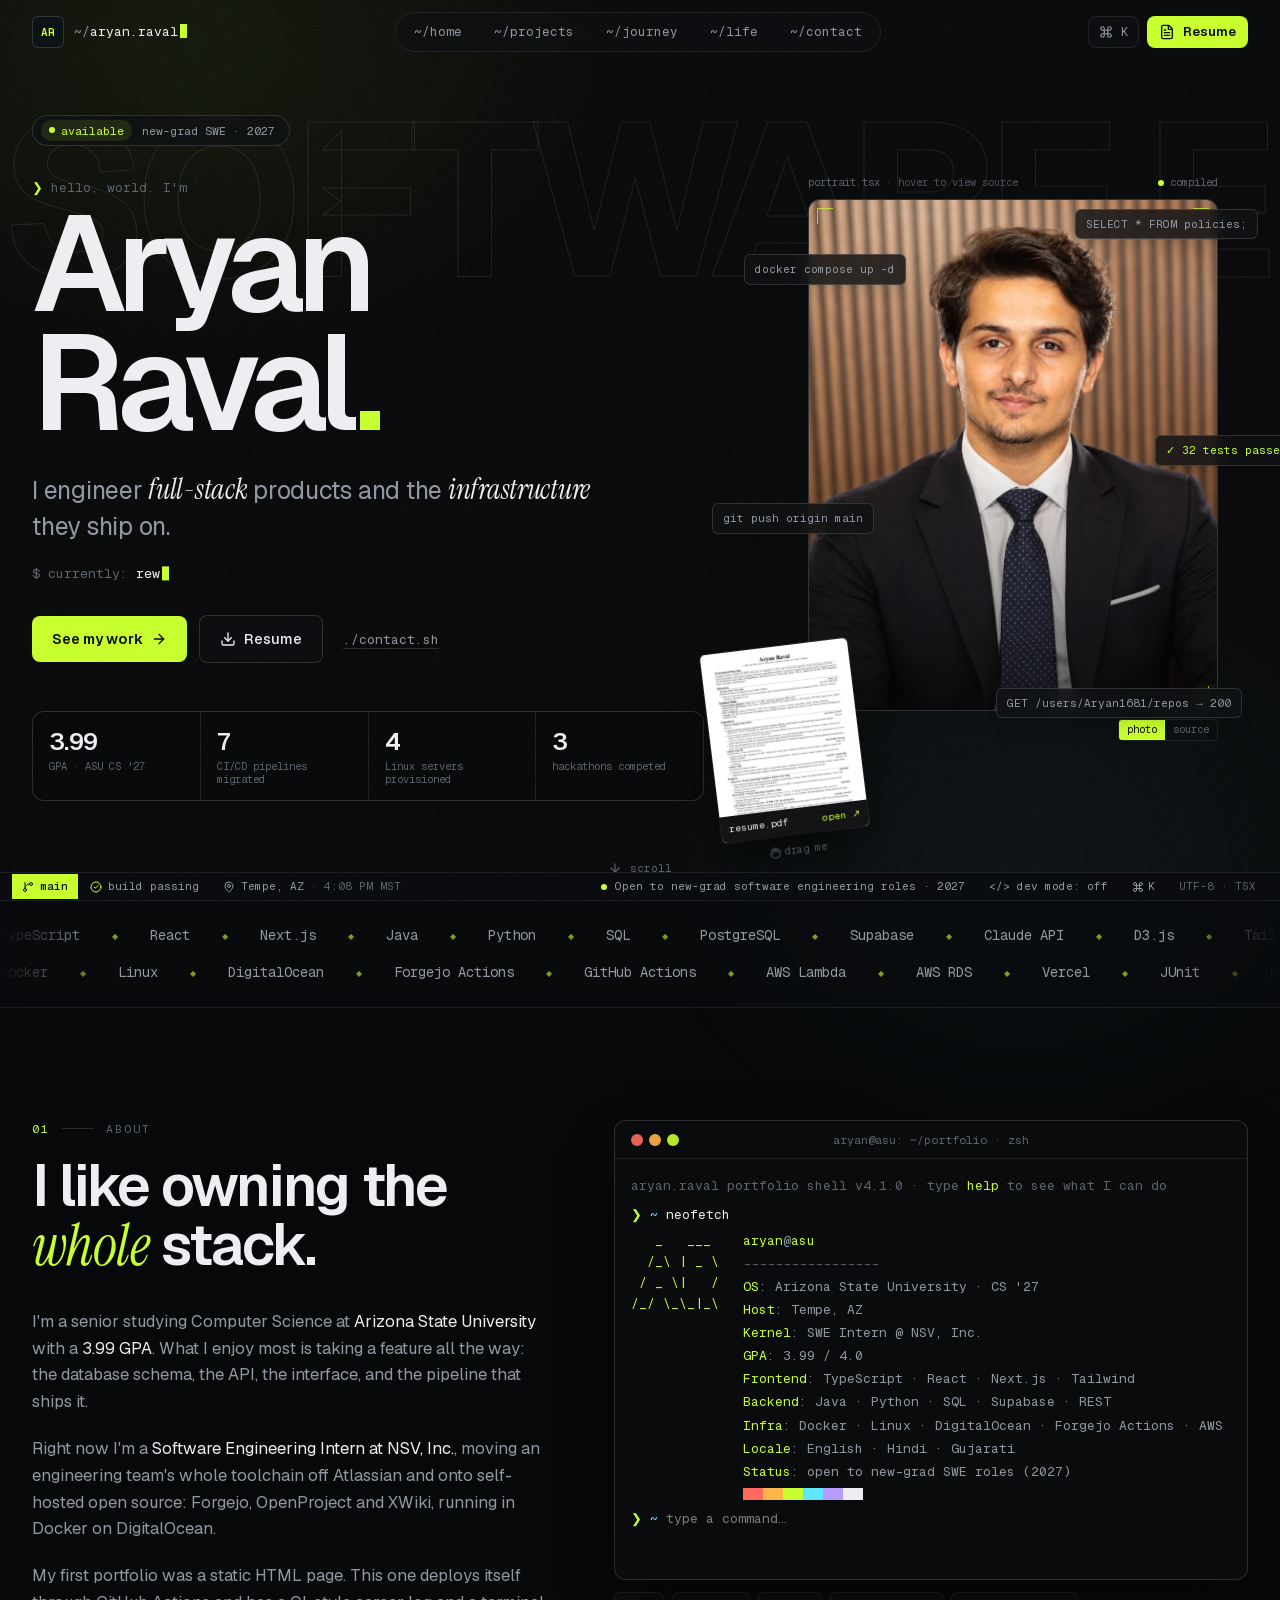
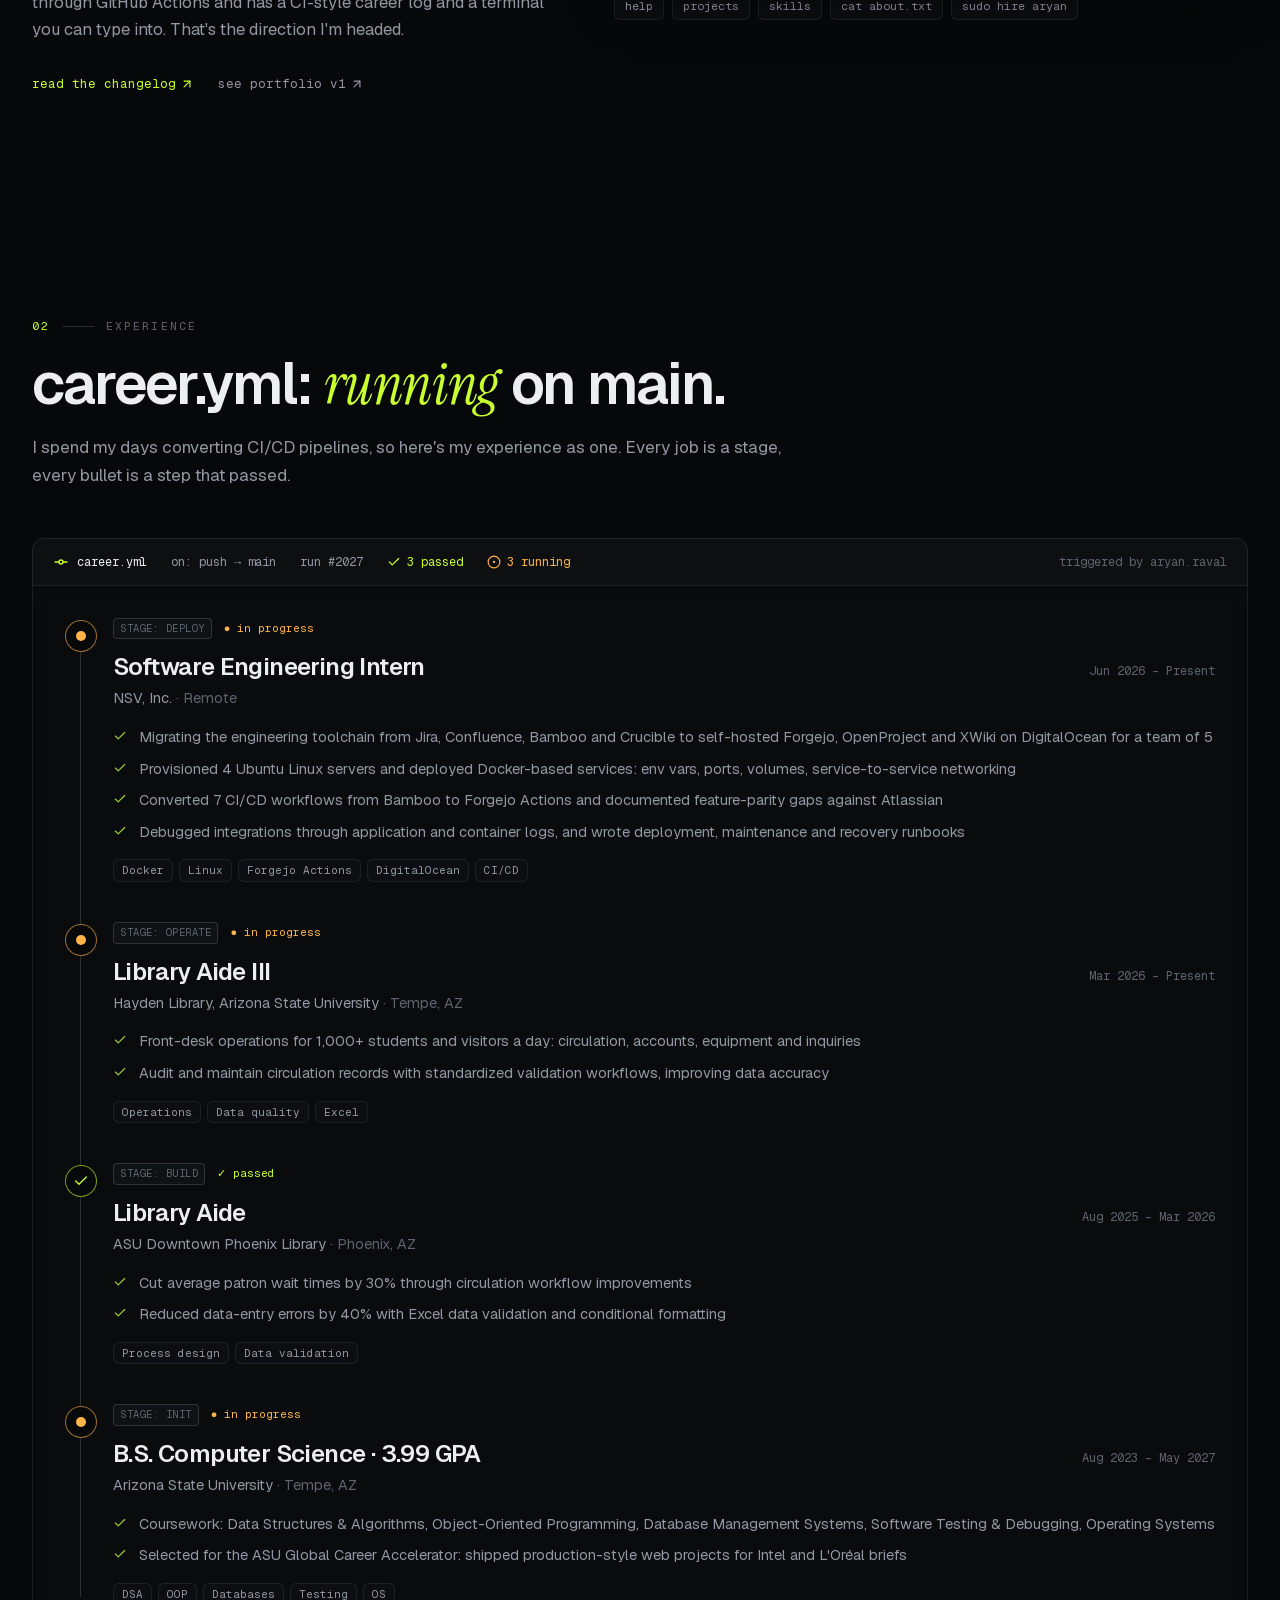
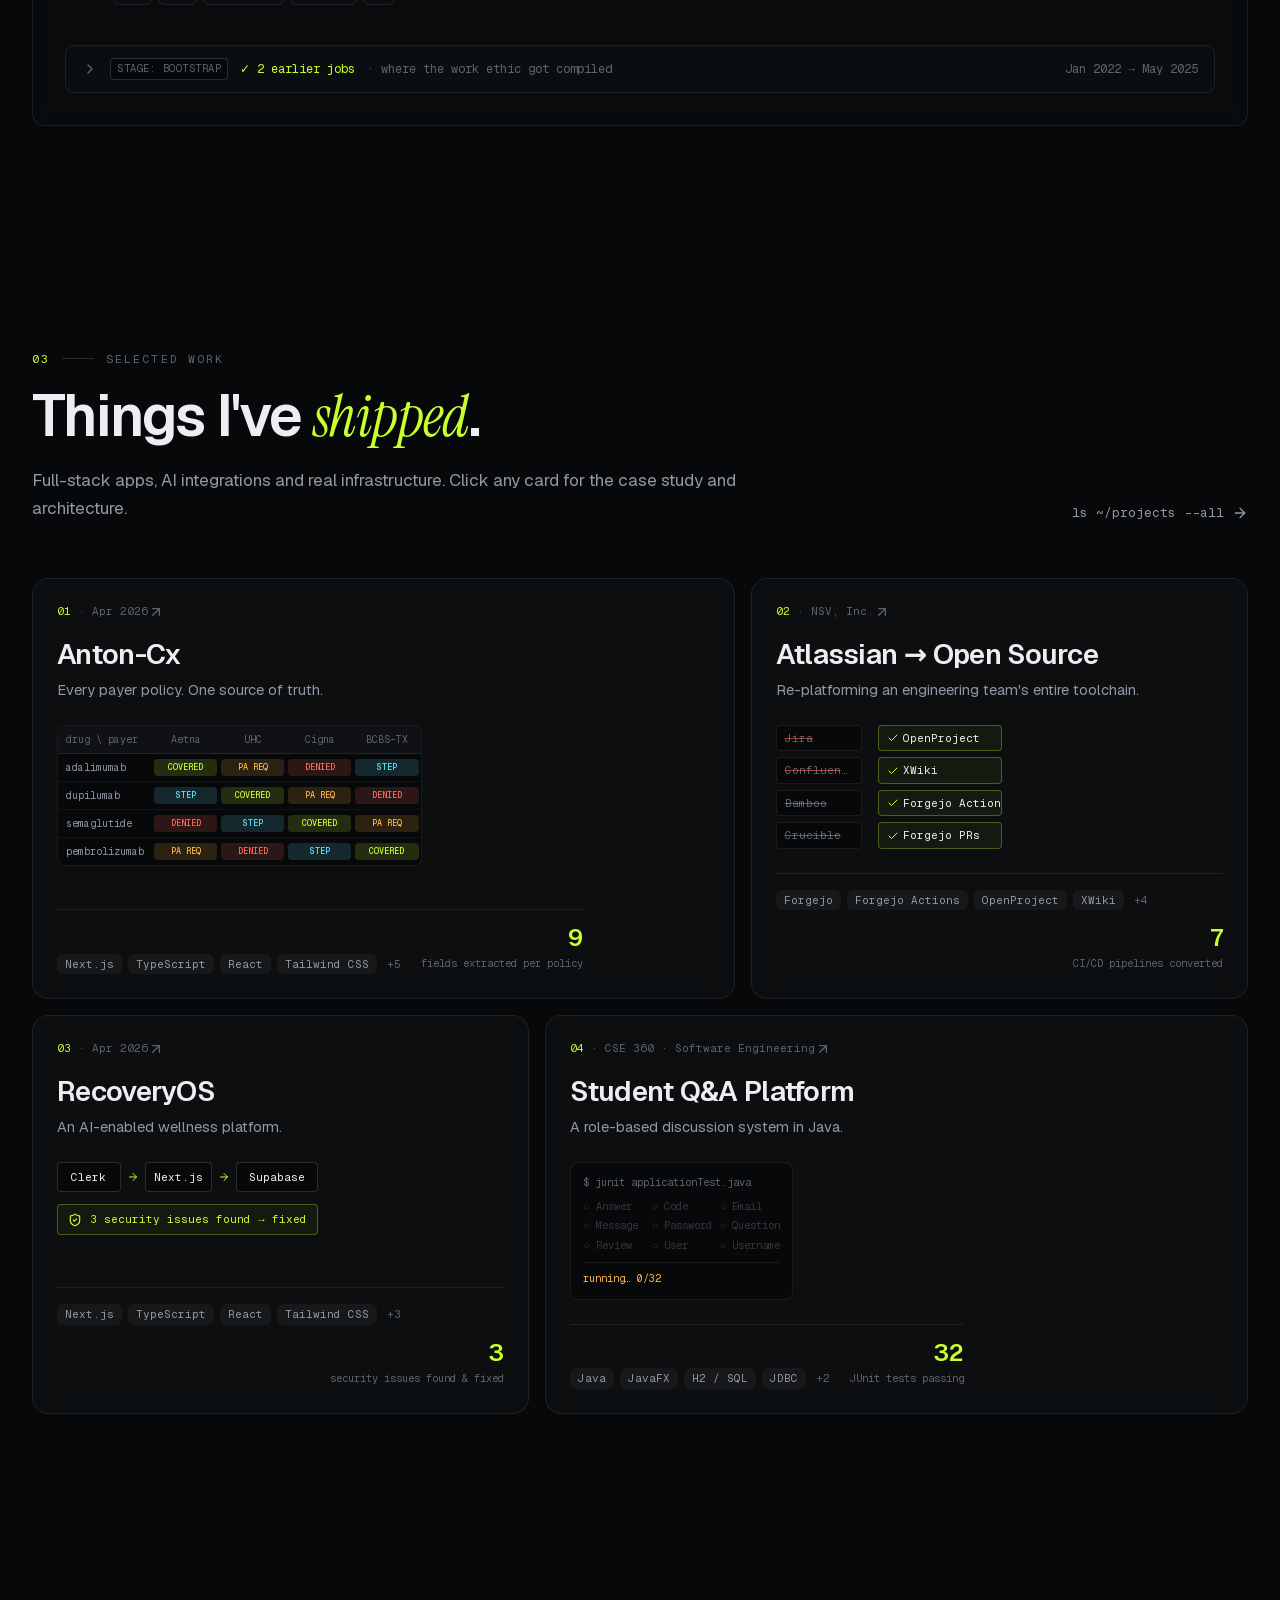
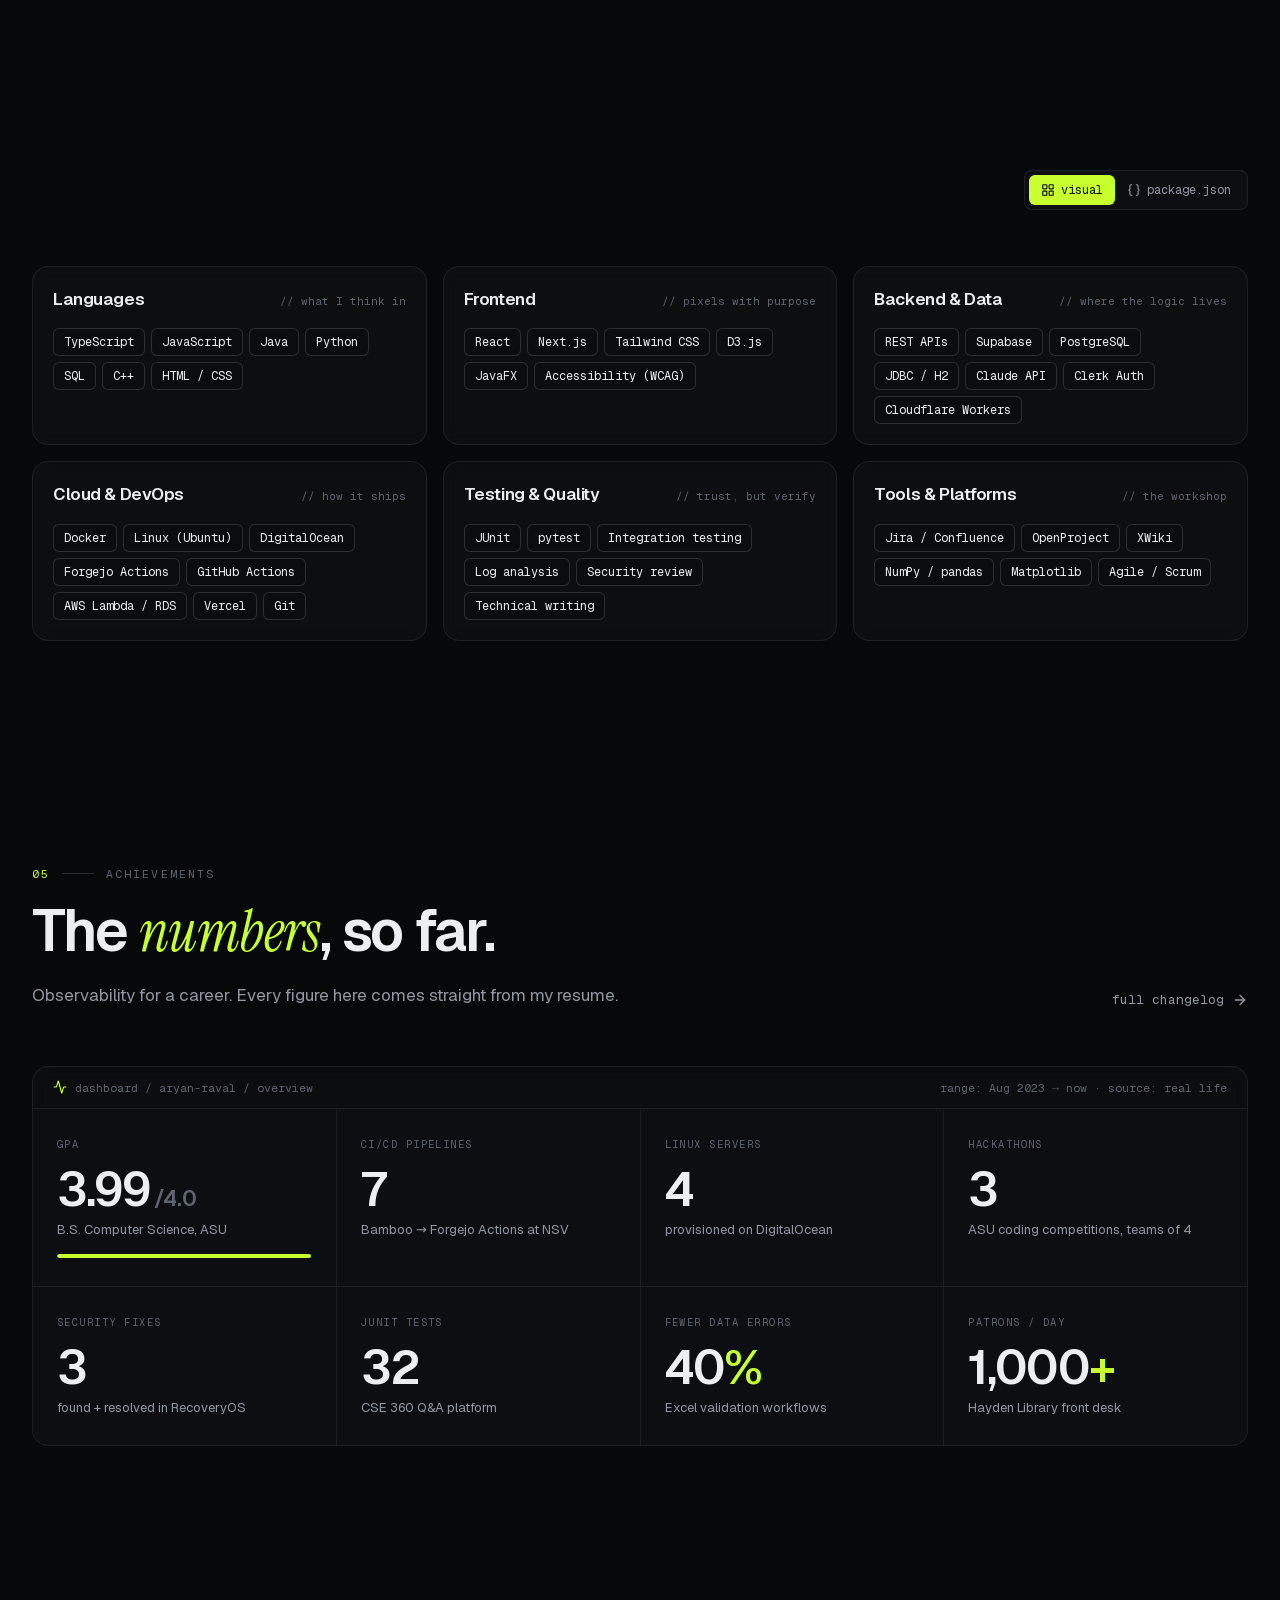
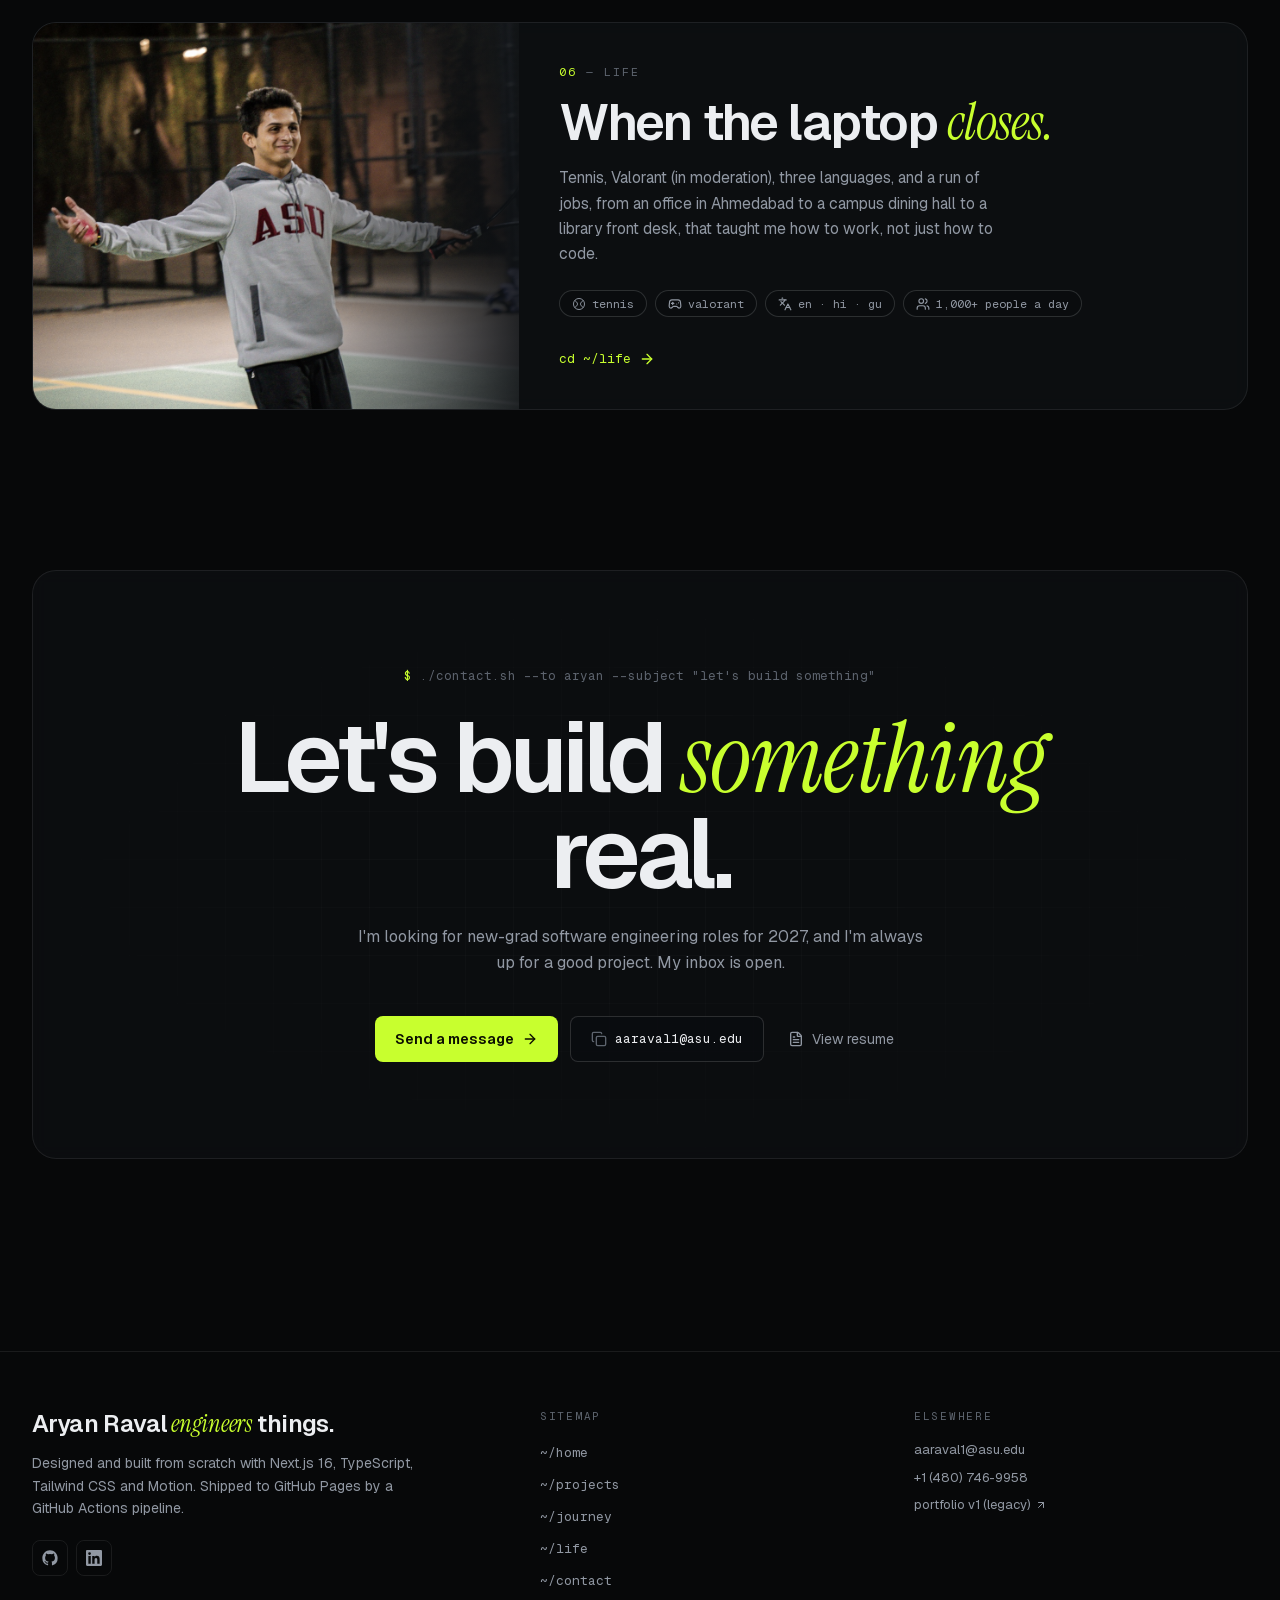
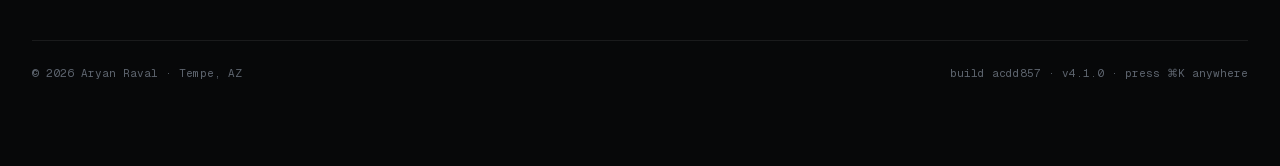
==== index.html @ ae54e36a "Deploy acdd857" ====
<!DOCTYPE html><html lang="en" class="T19VSG_variable _8Li5zG_variable o_1SAq_variable"><head><meta charSet="utf-8"/><meta name="viewport" content="width=device-width, initial-scale=1"/><link rel="preload" href="/_next/static/media/797e433ab948586e-s.p.0r6juujl39pe6.woff2" as="font" crossorigin="" type="font/woff2"/><link rel="preload" href="/_next/static/media/7ebf22b5a21034f8-s.p.3j3877k49yy0l.woff2" as="font" crossorigin="" type="font/woff2"/><link rel="preload" href="/_next/static/media/caa3a2e1cccd8315-s.p.0wgildi0cnwt9.woff2" as="font" crossorigin="" type="font/woff2"/><link rel="preload" href="/_next/static/media/e41d5df559864f9e-s.p.1g73gv09-xcb6.woff2" as="font" crossorigin="" type="font/woff2"/><link rel="preload" as="image" href="/images/aryan-portrait.jpg"/><link rel="stylesheet" href="/_next/static/chunks/43nabo6de_yez.css" data-precedence="next"/><link rel="preload" as="script" fetchPriority="low" href="/_next/static/chunks/1ckvzn7sfprko.js"/><script src="/_next/static/chunks/2bzlqb104tejm.js" async=""></script><script src="/_next/static/chunks/2or1riwyasohw.js" async=""></script><script src="/_next/static/chunks/1-fibdkr3wypg.js" async=""></script><script src="/_next/static/chunks/turbopack-3-ry682tkyiqk.js" async=""></script><script src="/_next/static/chunks/42onvq6nokjl2.js" async=""></script><script src="/_next/static/chunks/1m4r3h1qzhj2j.js" async=""></script><script src="/_next/static/chunks/1aop6v17yoz2c.js" async=""></script><script src="/_next/static/chunks/1___6oobgvxcq.js" async=""></script><script src="/_next/static/chunks/0i0vbaxsputm2.js" async=""></script><script src="/_next/static/chunks/3in9aumicdntz.js" async=""></script><meta name="theme-color" content="#070809"/><meta name="color-scheme" content="dark"/><title>Aryan Raval · Software Engineer</title><meta name="description" content="Aryan Raval: full-stack software engineer and CS senior at Arizona State (3.99 GPA). Next.js, TypeScript, Java, Python, Docker, Linux and CI/CD. SWE Intern at NSV, Inc."/><meta name="author" content="Aryan Raval"/><meta name="keywords" content="Aryan Raval,software engineer,full-stack,Next.js,TypeScript,DevOps,ASU,portfolio"/><meta name="referrer" content="strict-origin-when-cross-origin"/><meta property="og:title" content="Aryan Raval · Software Engineer"/><meta property="og:description" content="Full-stack products and the infrastructure they ship on."/><meta property="og:image" content="https://aryan1681.github.io/images/aryan-portrait.jpg"/><meta property="og:image:width" content="853"/><meta property="og:image:height" content="1280"/><meta property="og:image:alt" content="Aryan Raval"/><meta property="og:type" content="website"/><meta name="twitter:card" content="summary_large_image"/><meta name="twitter:title" content="Aryan Raval · Software Engineer"/><meta name="twitter:description" content="Full-stack products and the infrastructure they ship on."/><meta name="twitter:image" content="https://aryan1681.github.io/images/aryan-portrait.jpg"/><meta name="twitter:image:alt" content="Aryan Raval"/><meta name="twitter:image:width" content="853"/><meta name="twitter:image:height" content="1280"/><link rel="icon" href="/icon.svg?icon.2ribvxsm2359e.svg" sizes="any" type="image/svg+xml"/><meta name="next-size-adjust" content=""/><script>try{if(sessionStorage.getItem("booted"))document.documentElement.setAttribute("data-booted","")}catch(e){}</script><script src="/_next/static/chunks/0cz1d0mv5g_q7.js" noModule=""></script></head><body class="grain min-h-dvh"><div hidden=""><!--$--><!--/$--></div><a href="#main" class="sr-only z-[90] rounded-md bg-accent px-3 py-2 text-accent-ink focus:not-sr-only focus:fixed focus:left-4 focus:top-4">Skip to content</a><div id="boot-overlay" aria-hidden="true" class="fixed inset-0 z-[100] flex items-end bg-bg transition-[clip-path] duration-700 ease-[cubic-bezier(.77,0,.18,1)]" style="clip-path:inset(0 0 0% 0)"><div class="hairline-grid absolute inset-0 opacity-60"></div><div class="relative mx-auto w-full max-w-7xl px-5 pb-14 sm:px-8 sm:pb-20"><p class="mb-6 font-mono text-[11px] uppercase tracking-[0.2em] text-dim">aryan.raval · boot</p><div class="space-y-1.5 font-mono text-[12.5px] sm:text-sm"></div><div class="mt-8 h-px w-full overflow-hidden bg-line"><div class="h-full bg-accent transition-[width] duration-200" style="width:0%"></div></div><div class="mt-3 flex justify-between font-mono text-[10.5px] text-dim"><span>0<!-- -->%</span><span>press any key to skip</span></div></div></div><div aria-hidden="true" class="pointer-events-none fixed inset-0 z-0"><canvas class="absolute inset-0"></canvas><div class="absolute -left-[20%] -top-[30%] h-[70vh] w-[70vw] rounded-full bg-[radial-gradient(closest-side,rgb(200_255_46/0.07),transparent)] blur-2xl"></div><div class="absolute -bottom-[30%] -right-[10%] h-[70vh] w-[60vw] rounded-full bg-[radial-gradient(closest-side,rgb(94_231_255/0.05),transparent)] blur-2xl"></div></div><header class="fixed inset-x-0 top-0 z-40 transition-[background-color,border-color,backdrop-filter] duration-300 border-b border-transparent"><nav class="mx-auto flex h-16 max-w-7xl items-center justify-between px-4 sm:px-6 lg:px-8" aria-label="Main"><a class="group flex items-center gap-2.5" aria-label="Aryan Raval, home" href="/"><span class="grid size-8 place-items-center rounded-md border border-line-2 bg-panel font-mono text-[11px] font-semibold tracking-tight text-accent transition-colors group-hover:border-accent/60">AR</span><span class="hidden font-mono text-[13px] text-muted sm:inline">~/<span class="text-fg">aryan.raval</span><span class="ml-0.5 inline-block h-3.5 w-[7px] translate-y-[2px] animate-blink bg-accent"></span></span></a><ul class="hidden items-center gap-1 rounded-full border border-line bg-panel/60 p-1 backdrop-blur md:flex"><li class="relative"><a class="relative z-10 block rounded-full px-3.5 py-1.5 font-mono text-[12.5px] transition-colors text-accent-ink" href="/">~/<!-- -->home</a><span class="absolute inset-0 rounded-full bg-accent"></span></li><li class="relative"><a class="relative z-10 block rounded-full px-3.5 py-1.5 font-mono text-[12.5px] transition-colors text-muted hover:text-fg" href="/projects/">~/<!-- -->projects</a></li><li class="relative"><a class="relative z-10 block rounded-full px-3.5 py-1.5 font-mono text-[12.5px] transition-colors text-muted hover:text-fg" href="/journey/">~/<!-- -->journey</a></li><li class="relative"><a class="relative z-10 block rounded-full px-3.5 py-1.5 font-mono text-[12.5px] transition-colors text-muted hover:text-fg" href="/life/">~/<!-- -->life</a></li><li class="relative"><a class="relative z-10 block rounded-full px-3.5 py-1.5 font-mono text-[12.5px] transition-colors text-muted hover:text-fg" href="/contact/">~/<!-- -->contact</a></li></ul><div class="flex items-center gap-2"><button class="hidden items-center gap-2 rounded-lg border border-line bg-panel/60 px-2.5 py-1.5 font-mono text-[12px] text-muted transition-colors hover:border-line-2 hover:text-fg sm:flex" aria-label="Open command palette"><svg xmlns="http://www.w3.org/2000/svg" width="24" height="24" viewBox="0 0 24 24" fill="none" stroke="currentColor" stroke-width="2" stroke-linecap="round" stroke-linejoin="round" class="lucide lucide-command size-3.5" aria-hidden="true"><path d="M15 6v12a3 3 0 1 0 3-3H6a3 3 0 1 0 3 3V6a3 3 0 1 0-3 3h12a3 3 0 1 0-3-3"></path></svg><span>K</span></button><button class="flex items-center gap-2 rounded-lg bg-accent px-3 py-1.5 text-[13px] font-semibold text-accent-ink transition-transform hover:-translate-y-px active:translate-y-0"><svg xmlns="http://www.w3.org/2000/svg" width="24" height="24" viewBox="0 0 24 24" fill="none" stroke="currentColor" stroke-width="2" stroke-linecap="round" stroke-linejoin="round" class="lucide lucide-file-text size-4" aria-hidden="true"><path d="M6 22a2 2 0 0 1-2-2V4a2 2 0 0 1 2-2h8a2.4 2.4 0 0 1 1.704.706l3.588 3.588A2.4 2.4 0 0 1 20 8v12a2 2 0 0 1-2 2z"></path><path d="M14 2v5a1 1 0 0 0 1 1h5"></path><path d="M10 9H8"></path><path d="M16 13H8"></path><path d="M16 17H8"></path></svg><span>Resume</span></button><button class="grid size-9 place-items-center rounded-lg border border-line text-fg md:hidden" aria-label="Open menu" aria-expanded="false"><svg xmlns="http://www.w3.org/2000/svg" width="24" height="24" viewBox="0 0 24 24" fill="none" stroke="currentColor" stroke-width="2" stroke-linecap="round" stroke-linejoin="round" class="lucide lucide-menu size-4" aria-hidden="true"><path d="M4 5h16"></path><path d="M4 12h16"></path><path d="M4 19h16"></path></svg></button></div></nav></header><main id="main" class="relative z-10"><section data-component="Hero" class="relative flex min-h-[100svh] items-center overflow-hidden pb-16 pt-24 lg:pt-20"><div aria-hidden="true" class="text-outline pointer-events-none absolute left-0 top-[16%] select-none whitespace-nowrap text-[22vw] font-bold leading-none tracking-[-0.06em] lg:top-[10%] lg:text-[17vw]" style="transform:none">SOFTWARE ENGINEER · FULL STACK · DEVOPS ·</div><div class="relative mx-auto grid w-full max-w-7xl items-center gap-14 px-4 sm:px-6 lg:grid-cols-[1.2fr_0.8fr] lg:gap-10 lg:px-8"><div style="opacity:1"><div class="inline-flex items-center gap-2.5 rounded-full border border-line-2 bg-panel/70 py-1 pl-2 pr-3.5 font-mono text-[11.5px] text-muted backdrop-blur" style="opacity:0;transform:translateY(10px)"><span class="flex items-center gap-1.5 rounded-full bg-accent/10 px-2 py-0.5 text-accent"><span class="size-1.5 animate-pulse-dot rounded-full bg-accent"></span> available</span>new-grad SWE · 2027</div><p class="mt-8 font-mono text-[13px] text-dim"><span class="text-accent">❯</span> hello, world. I&#x27;m</p><h1 class="mt-2 text-[clamp(3.6rem,11vw,8.4rem)] font-semibold leading-[0.88] tracking-[-0.055em]"><span class="block" aria-label="Aryan"><span aria-hidden="true">Aryan</span></span><span class="block"><span aria-label="Raval"><span aria-hidden="true">Raval</span></span><span class="text-accent">.</span></span></h1><p class="mt-7 max-w-xl text-[clamp(1.2rem,2.2vw,1.55rem)] leading-snug tracking-[-0.01em] text-muted">I engineer <span class="serif-accent text-[1.15em] text-fg">full-stack</span> products and the<!-- --> <span class="serif-accent text-[1.15em] text-fg">infrastructure</span> they ship on.</p><p class="mt-5 min-h-[3em] font-mono text-[13px] text-muted sm:min-h-0 sm:text-[13.5px]"><span class="text-dim">$ currently:</span> <span class="text-fg">migrating Atlassian → self-hosted open source @ NSV<span class="ml-0.5 inline-block h-[1.05em] w-[0.5em] translate-y-[0.18em] animate-blink bg-accent" aria-hidden="true"></span></span></p><div class="mt-8 flex flex-wrap items-center gap-3"><a class="group inline-flex items-center gap-2 rounded-lg bg-accent px-5 py-3 text-[14.5px] font-semibold text-accent-ink transition-transform hover:-translate-y-0.5" href="/projects/">See my work <svg xmlns="http://www.w3.org/2000/svg" width="24" height="24" viewBox="0 0 24 24" fill="none" stroke="currentColor" stroke-width="2" stroke-linecap="round" stroke-linejoin="round" class="lucide lucide-arrow-right size-4 transition-transform group-hover:translate-x-0.5" aria-hidden="true"><path d="M5 12h14"></path><path d="m12 5 7 7-7 7"></path></svg></a><a href="/resume/Aryan_Raval_Resume.pdf" download="Aryan_Raval_Resume.pdf" class="inline-flex items-center gap-2 rounded-lg border border-line-2 bg-panel/60 px-5 py-3 text-[14.5px] font-medium text-fg backdrop-blur transition-colors hover:border-accent/50"><svg xmlns="http://www.w3.org/2000/svg" width="24" height="24" viewBox="0 0 24 24" fill="none" stroke="currentColor" stroke-width="2" stroke-linecap="round" stroke-linejoin="round" class="lucide lucide-download size-4" aria-hidden="true"><path d="M12 15V3"></path><path d="M21 15v4a2 2 0 0 1-2 2H5a2 2 0 0 1-2-2v-4"></path><path d="m7 10 5 5 5-5"></path></svg> Resume</a><a class="px-2 py-3 font-mono text-[13px] text-muted underline decoration-line-2 underline-offset-4 hover:text-accent" href="/contact/">./contact.sh</a></div><dl class="mt-12 grid max-w-2xl grid-cols-2 gap-px overflow-hidden rounded-xl border border-line bg-line sm:grid-cols-4"><div class="bg-bg/90 px-4 py-3.5 backdrop-blur" style="opacity:0;transform:translateY(8px)"><dt class="sr-only">GPA · ASU CS &#x27;27</dt><dd><span class="block text-2xl font-semibold tracking-tight">3.99</span><span class="mt-0.5 block font-mono text-[10.5px] leading-tight text-dim">GPA · ASU CS &#x27;27</span></dd></div><div class="bg-bg/90 px-4 py-3.5 backdrop-blur" style="opacity:0;transform:translateY(8px)"><dt class="sr-only">CI/CD pipelines migrated</dt><dd><span class="block text-2xl font-semibold tracking-tight">7</span><span class="mt-0.5 block font-mono text-[10.5px] leading-tight text-dim">CI/CD pipelines migrated</span></dd></div><div class="bg-bg/90 px-4 py-3.5 backdrop-blur" style="opacity:0;transform:translateY(8px)"><dt class="sr-only">Linux servers provisioned</dt><dd><span class="block text-2xl font-semibold tracking-tight">4</span><span class="mt-0.5 block font-mono text-[10.5px] leading-tight text-dim">Linux servers provisioned</span></dd></div><div class="bg-bg/90 px-4 py-3.5 backdrop-blur" style="opacity:0;transform:translateY(8px)"><dt class="sr-only">hackathons competed</dt><dd><span class="block text-2xl font-semibold tracking-tight">3</span><span class="mt-0.5 block font-mono text-[10.5px] leading-tight text-dim">hackathons competed</span></dd></div></dl></div><div class="relative mx-auto w-full max-w-[340px] sm:max-w-[380px] lg:max-w-[410px]"><div class="pointer-events-none absolute z-10 hidden xl:block -left-16 top-[14%]" aria-hidden="true" style="transform:none"><div class="animate-float" style="animation-delay:0s;opacity:0;transform:scale(0.9)"><span class="block whitespace-nowrap rounded-md border border-line-2 bg-panel/80 px-2.5 py-1.5 font-mono text-[11px] text-muted shadow-lg backdrop-blur">docker compose up -d</span></div></div><div class="pointer-events-none absolute z-10 hidden xl:block -right-10 top-[6%]" aria-hidden="true" style="transform:none"><div class="animate-float" style="animation-delay:1.2s;opacity:0;transform:scale(0.9)"><span class="block whitespace-nowrap rounded-md border border-line-2 bg-panel/80 px-2.5 py-1.5 font-mono text-[11px] text-muted shadow-lg backdrop-blur">SELECT * FROM policies;</span></div></div><div class="pointer-events-none absolute z-10 hidden xl:block -right-20 top-[46%]" aria-hidden="true" style="transform:none"><div class="animate-float" style="animation-delay:0.6s;opacity:0;transform:scale(0.9)"><span class="block whitespace-nowrap rounded-md border border-line-2 bg-panel/80 px-2.5 py-1.5 font-mono text-[11px] text-muted shadow-lg backdrop-blur"><span class="text-accent">✓ 32 tests passed</span></span></div></div><div class="pointer-events-none absolute z-10 hidden xl:block -left-24 top-[58%]" aria-hidden="true" style="transform:none"><div class="animate-float" style="animation-delay:1.8s;opacity:0;transform:scale(0.9)"><span class="block whitespace-nowrap rounded-md border border-line-2 bg-panel/80 px-2.5 py-1.5 font-mono text-[11px] text-muted shadow-lg backdrop-blur">git push origin main</span></div></div><div class="pointer-events-none absolute z-10 hidden xl:block -right-6 bottom-[4%]" aria-hidden="true" style="transform:none"><div class="animate-float" style="animation-delay:2.4s;opacity:0;transform:scale(0.9)"><span class="block whitespace-nowrap rounded-md border border-line-2 bg-panel/80 px-2.5 py-1.5 font-mono text-[11px] text-muted shadow-lg backdrop-blur">GET /users/Aryan1681/repos → 200</span></div></div><div style="opacity:0;transform:scale(0.96)"><div class="relative" style="perspective:1200px"><div class="relative" style="transform-style:preserve-3d;transform:none"><div class="mb-2 flex items-center justify-between font-mono text-[10.5px] text-dim"><span>portrait.tsx</span><span class="flex items-center gap-1.5"><span class="size-1.5 rounded-full animate-blink bg-amber"></span>rendering source</span></div><div class="relative aspect-[4/5] w-full cursor-crosshair overflow-hidden rounded-xl border border-line-2 bg-panel [transition:--lens_.35s_cubic-bezier(.22,1,.36,1)]" role="img" aria-label="Portrait of Aryan Raval in a navy suit"><img alt="" decoding="async" data-nimg="fill" class="object-cover object-[50%_20%]" style="position:absolute;height:100%;width:100%;left:0;top:0;right:0;bottom:0;color:transparent" src="/images/aryan-portrait.jpg"/><div class="pointer-events-none absolute inset-0 bg-gradient-to-t from-bg/60 via-transparent to-transparent"></div><div class="absolute inset-0 bg-bg"><canvas class="absolute inset-0"></canvas></div><span class="pointer-events-none absolute size-4 border-accent/70 left-2 top-2 border-l border-t"></span><span class="pointer-events-none absolute size-4 border-accent/70 right-2 top-2 border-r border-t"></span><span class="pointer-events-none absolute size-4 border-accent/70 bottom-2 left-2 border-b border-l"></span><span class="pointer-events-none absolute size-4 border-accent/70 bottom-2 right-2 border-b border-r"></span></div><div class="mt-2 flex items-center justify-end font-mono text-[10.5px] text-dim"><span class="flex overflow-hidden rounded border border-line"><button class="px-2 py-0.5 bg-accent text-accent-ink" aria-pressed="true">photo</button><button class="px-2 py-0.5 hover:text-fg" aria-pressed="false">source</button></span></div></div></div></div><button type="button" class="group z-20 cursor-grab touch-none select-none absolute -bottom-6 -left-6 sm:-left-20 lg:-left-24" aria-label="Open resume (you can also drag it around)" draggable="false" style="opacity:0;transform:translateY(40px) rotate(-14deg);-webkit-touch-callout:none;-webkit-user-select:none;user-select:none;touch-action:none"><div class="animate-float"><div class="relative w-[118px] overflow-hidden rounded-[5px] bg-white p-1 shadow-[0_24px_60px_-12px_rgb(0_0_0/0.8),0_0_0_1px_rgb(255_255_255/0.1)] sm:w-[148px]"><img alt="" draggable="false" loading="lazy" width="300" height="388" decoding="async" data-nimg="1" class="pointer-events-none h-auto w-full" style="color:transparent" src="/resume/resume-preview.jpg"/><div class="absolute inset-x-0 bottom-0 flex items-center justify-between bg-bg/95 px-2 py-1.5 font-mono text-[9.5px] text-fg"><span class="truncate">resume.pdf</span><span class="text-accent">open ↗</span></div></div><p class="mt-2 flex items-center justify-center gap-1 font-mono text-[10px] text-dim opacity-80 transition-opacity group-hover:opacity-100"><svg xmlns="http://www.w3.org/2000/svg" width="24" height="24" viewBox="0 0 24 24" fill="none" stroke="currentColor" stroke-width="2" stroke-linecap="round" stroke-linejoin="round" class="lucide lucide-hand size-3" aria-hidden="true"><path d="M18 11V6a2 2 0 0 0-2-2a2 2 0 0 0-2 2"></path><path d="M14 10V4a2 2 0 0 0-2-2a2 2 0 0 0-2 2v2"></path><path d="M10 10.5V6a2 2 0 0 0-2-2a2 2 0 0 0-2 2v8"></path><path d="M18 8a2 2 0 1 1 4 0v6a8 8 0 0 1-8 8h-2c-2.8 0-4.5-.86-5.99-2.34l-3.6-3.6a2 2 0 0 1 2.83-2.82L7 15"></path></svg> drag me</p></div></button></div></div><a href="#about" class="absolute bottom-6 left-1/2 hidden -translate-x-1/2 items-center gap-2 font-mono text-[11px] text-dim hover:text-fg lg:flex" style="opacity:1"><svg xmlns="http://www.w3.org/2000/svg" width="24" height="24" viewBox="0 0 24 24" fill="none" stroke="currentColor" stroke-width="2" stroke-linecap="round" stroke-linejoin="round" class="lucide lucide-arrow-down size-3.5 animate-bounce" aria-hidden="true"><path d="M12 5v14"></path><path d="m19 12-7 7-7-7"></path></svg> scroll</a></section><section aria-label="Technologies I work with" data-component="TechMarquee" class="relative space-y-4 border-y border-line bg-bg-2/60 py-6 backdrop-blur-sm"><div class="mask-fade-x flex overflow-hidden"><ul class="flex shrink-0 items-center gap-8 pr-8 hover:[animation-play-state:paused] animate-marquee"><li class="flex items-center gap-8 whitespace-nowrap font-mono text-[13px] text-muted sm:text-[14px]" aria-hidden="false"><span class="transition-colors hover:text-accent">TypeScript</span><span class="text-[8px] text-accent/60">◆</span></li><li class="flex items-center gap-8 whitespace-nowrap font-mono text-[13px] text-muted sm:text-[14px]" aria-hidden="false"><span class="transition-colors hover:text-accent">React</span><span class="text-[8px] text-accent/60">◆</span></li><li class="flex items-center gap-8 whitespace-nowrap font-mono text-[13px] text-muted sm:text-[14px]" aria-hidden="false"><span class="transition-colors hover:text-accent">Next.js</span><span class="text-[8px] text-accent/60">◆</span></li><li class="flex items-center gap-8 whitespace-nowrap font-mono text-[13px] text-muted sm:text-[14px]" aria-hidden="false"><span class="transition-colors hover:text-accent">Java</span><span class="text-[8px] text-accent/60">◆</span></li><li class="flex items-center gap-8 whitespace-nowrap font-mono text-[13px] text-muted sm:text-[14px]" aria-hidden="false"><span class="transition-colors hover:text-accent">Python</span><span class="text-[8px] text-accent/60">◆</span></li><li class="flex items-center gap-8 whitespace-nowrap font-mono text-[13px] text-muted sm:text-[14px]" aria-hidden="false"><span class="transition-colors hover:text-accent">SQL</span><span class="text-[8px] text-accent/60">◆</span></li><li class="flex items-center gap-8 whitespace-nowrap font-mono text-[13px] text-muted sm:text-[14px]" aria-hidden="false"><span class="transition-colors hover:text-accent">PostgreSQL</span><span class="text-[8px] text-accent/60">◆</span></li><li class="flex items-center gap-8 whitespace-nowrap font-mono text-[13px] text-muted sm:text-[14px]" aria-hidden="false"><span class="transition-colors hover:text-accent">Supabase</span><span class="text-[8px] text-accent/60">◆</span></li><li class="flex items-center gap-8 whitespace-nowrap font-mono text-[13px] text-muted sm:text-[14px]" aria-hidden="false"><span class="transition-colors hover:text-accent">Claude API</span><span class="text-[8px] text-accent/60">◆</span></li><li class="flex items-center gap-8 whitespace-nowrap font-mono text-[13px] text-muted sm:text-[14px]" aria-hidden="false"><span class="transition-colors hover:text-accent">D3.js</span><span class="text-[8px] text-accent/60">◆</span></li><li class="flex items-center gap-8 whitespace-nowrap font-mono text-[13px] text-muted sm:text-[14px]" aria-hidden="false"><span class="transition-colors hover:text-accent">Tailwind CSS</span><span class="text-[8px] text-accent/60">◆</span></li><li class="flex items-center gap-8 whitespace-nowrap font-mono text-[13px] text-muted sm:text-[14px]" aria-hidden="false"><span class="transition-colors hover:text-accent">REST APIs</span><span class="text-[8px] text-accent/60">◆</span></li><li class="flex items-center gap-8 whitespace-nowrap font-mono text-[13px] text-muted sm:text-[14px]" aria-hidden="true"><span class="transition-colors hover:text-accent">TypeScript</span><span class="text-[8px] text-accent/60">◆</span></li><li class="flex items-center gap-8 whitespace-nowrap font-mono text-[13px] text-muted sm:text-[14px]" aria-hidden="true"><span class="transition-colors hover:text-accent">React</span><span class="text-[8px] text-accent/60">◆</span></li><li class="flex items-center gap-8 whitespace-nowrap font-mono text-[13px] text-muted sm:text-[14px]" aria-hidden="true"><span class="transition-colors hover:text-accent">Next.js</span><span class="text-[8px] text-accent/60">◆</span></li><li class="flex items-center gap-8 whitespace-nowrap font-mono text-[13px] text-muted sm:text-[14px]" aria-hidden="true"><span class="transition-colors hover:text-accent">Java</span><span class="text-[8px] text-accent/60">◆</span></li><li class="flex items-center gap-8 whitespace-nowrap font-mono text-[13px] text-muted sm:text-[14px]" aria-hidden="true"><span class="transition-colors hover:text-accent">Python</span><span class="text-[8px] text-accent/60">◆</span></li><li class="flex items-center gap-8 whitespace-nowrap font-mono text-[13px] text-muted sm:text-[14px]" aria-hidden="true"><span class="transition-colors hover:text-accent">SQL</span><span class="text-[8px] text-accent/60">◆</span></li><li class="flex items-center gap-8 whitespace-nowrap font-mono text-[13px] text-muted sm:text-[14px]" aria-hidden="true"><span class="transition-colors hover:text-accent">PostgreSQL</span><span class="text-[8px] text-accent/60">◆</span></li><li class="flex items-center gap-8 whitespace-nowrap font-mono text-[13px] text-muted sm:text-[14px]" aria-hidden="true"><span class="transition-colors hover:text-accent">Supabase</span><span class="text-[8px] text-accent/60">◆</span></li><li class="flex items-center gap-8 whitespace-nowrap font-mono text-[13px] text-muted sm:text-[14px]" aria-hidden="true"><span class="transition-colors hover:text-accent">Claude API</span><span class="text-[8px] text-accent/60">◆</span></li><li class="flex items-center gap-8 whitespace-nowrap font-mono text-[13px] text-muted sm:text-[14px]" aria-hidden="true"><span class="transition-colors hover:text-accent">D3.js</span><span class="text-[8px] text-accent/60">◆</span></li><li class="flex items-center gap-8 whitespace-nowrap font-mono text-[13px] text-muted sm:text-[14px]" aria-hidden="true"><span class="transition-colors hover:text-accent">Tailwind CSS</span><span class="text-[8px] text-accent/60">◆</span></li><li class="flex items-center gap-8 whitespace-nowrap font-mono text-[13px] text-muted sm:text-[14px]" aria-hidden="true"><span class="transition-colors hover:text-accent">REST APIs</span><span class="text-[8px] text-accent/60">◆</span></li></ul></div><div class="mask-fade-x flex overflow-hidden"><ul class="flex shrink-0 items-center gap-8 pr-8 hover:[animation-play-state:paused] animate-marquee-rev"><li class="flex items-center gap-8 whitespace-nowrap font-mono text-[13px] text-muted sm:text-[14px]" aria-hidden="false"><span class="transition-colors hover:text-accent">Docker</span><span class="text-[8px] text-accent/60">◆</span></li><li class="flex items-center gap-8 whitespace-nowrap font-mono text-[13px] text-muted sm:text-[14px]" aria-hidden="false"><span class="transition-colors hover:text-accent">Linux</span><span class="text-[8px] text-accent/60">◆</span></li><li class="flex items-center gap-8 whitespace-nowrap font-mono text-[13px] text-muted sm:text-[14px]" aria-hidden="false"><span class="transition-colors hover:text-accent">DigitalOcean</span><span class="text-[8px] text-accent/60">◆</span></li><li class="flex items-center gap-8 whitespace-nowrap font-mono text-[13px] text-muted sm:text-[14px]" aria-hidden="false"><span class="transition-colors hover:text-accent">Forgejo Actions</span><span class="text-[8px] text-accent/60">◆</span></li><li class="flex items-center gap-8 whitespace-nowrap font-mono text-[13px] text-muted sm:text-[14px]" aria-hidden="false"><span class="transition-colors hover:text-accent">GitHub Actions</span><span class="text-[8px] text-accent/60">◆</span></li><li class="flex items-center gap-8 whitespace-nowrap font-mono text-[13px] text-muted sm:text-[14px]" aria-hidden="false"><span class="transition-colors hover:text-accent">AWS Lambda</span><span class="text-[8px] text-accent/60">◆</span></li><li class="flex items-center gap-8 whitespace-nowrap font-mono text-[13px] text-muted sm:text-[14px]" aria-hidden="false"><span class="transition-colors hover:text-accent">AWS RDS</span><span class="text-[8px] text-accent/60">◆</span></li><li class="flex items-center gap-8 whitespace-nowrap font-mono text-[13px] text-muted sm:text-[14px]" aria-hidden="false"><span class="transition-colors hover:text-accent">Vercel</span><span class="text-[8px] text-accent/60">◆</span></li><li class="flex items-center gap-8 whitespace-nowrap font-mono text-[13px] text-muted sm:text-[14px]" aria-hidden="false"><span class="transition-colors hover:text-accent">JUnit</span><span class="text-[8px] text-accent/60">◆</span></li><li class="flex items-center gap-8 whitespace-nowrap font-mono text-[13px] text-muted sm:text-[14px]" aria-hidden="false"><span class="transition-colors hover:text-accent">pytest</span><span class="text-[8px] text-accent/60">◆</span></li><li class="flex items-center gap-8 whitespace-nowrap font-mono text-[13px] text-muted sm:text-[14px]" aria-hidden="false"><span class="transition-colors hover:text-accent">Git</span><span class="text-[8px] text-accent/60">◆</span></li><li class="flex items-center gap-8 whitespace-nowrap font-mono text-[13px] text-muted sm:text-[14px]" aria-hidden="false"><span class="transition-colors hover:text-accent">C++</span><span class="text-[8px] text-accent/60">◆</span></li><li class="flex items-center gap-8 whitespace-nowrap font-mono text-[13px] text-muted sm:text-[14px]" aria-hidden="true"><span class="transition-colors hover:text-accent">Docker</span><span class="text-[8px] text-accent/60">◆</span></li><li class="flex items-center gap-8 whitespace-nowrap font-mono text-[13px] text-muted sm:text-[14px]" aria-hidden="true"><span class="transition-colors hover:text-accent">Linux</span><span class="text-[8px] text-accent/60">◆</span></li><li class="flex items-center gap-8 whitespace-nowrap font-mono text-[13px] text-muted sm:text-[14px]" aria-hidden="true"><span class="transition-colors hover:text-accent">DigitalOcean</span><span class="text-[8px] text-accent/60">◆</span></li><li class="flex items-center gap-8 whitespace-nowrap font-mono text-[13px] text-muted sm:text-[14px]" aria-hidden="true"><span class="transition-colors hover:text-accent">Forgejo Actions</span><span class="text-[8px] text-accent/60">◆</span></li><li class="flex items-center gap-8 whitespace-nowrap font-mono text-[13px] text-muted sm:text-[14px]" aria-hidden="true"><span class="transition-colors hover:text-accent">GitHub Actions</span><span class="text-[8px] text-accent/60">◆</span></li><li class="flex items-center gap-8 whitespace-nowrap font-mono text-[13px] text-muted sm:text-[14px]" aria-hidden="true"><span class="transition-colors hover:text-accent">AWS Lambda</span><span class="text-[8px] text-accent/60">◆</span></li><li class="flex items-center gap-8 whitespace-nowrap font-mono text-[13px] text-muted sm:text-[14px]" aria-hidden="true"><span class="transition-colors hover:text-accent">AWS RDS</span><span class="text-[8px] text-accent/60">◆</span></li><li class="flex items-center gap-8 whitespace-nowrap font-mono text-[13px] text-muted sm:text-[14px]" aria-hidden="true"><span class="transition-colors hover:text-accent">Vercel</span><span class="text-[8px] text-accent/60">◆</span></li><li class="flex items-center gap-8 whitespace-nowrap font-mono text-[13px] text-muted sm:text-[14px]" aria-hidden="true"><span class="transition-colors hover:text-accent">JUnit</span><span class="text-[8px] text-accent/60">◆</span></li><li class="flex items-center gap-8 whitespace-nowrap font-mono text-[13px] text-muted sm:text-[14px]" aria-hidden="true"><span class="transition-colors hover:text-accent">pytest</span><span class="text-[8px] text-accent/60">◆</span></li><li class="flex items-center gap-8 whitespace-nowrap font-mono text-[13px] text-muted sm:text-[14px]" aria-hidden="true"><span class="transition-colors hover:text-accent">Git</span><span class="text-[8px] text-accent/60">◆</span></li><li class="flex items-center gap-8 whitespace-nowrap font-mono text-[13px] text-muted sm:text-[14px]" aria-hidden="true"><span class="transition-colors hover:text-accent">C++</span><span class="text-[8px] text-accent/60">◆</span></li></ul></div></section><section id="about" data-component="About" class="relative mx-auto max-w-7xl scroll-mt-20 px-4 py-28 sm:px-6 lg:px-8"><div class="grid gap-14 lg:grid-cols-[0.9fr_1.1fr] lg:gap-16"><div><div class="max-w-3xl" style="opacity:0;transform:translateY(18px)"><p class="flex items-center gap-3 font-mono text-[11.5px] uppercase tracking-[0.18em] text-dim "><span class="text-accent">01</span><span class="h-px w-8 bg-line-2"></span>about</p><h2 class="mt-5 text-[clamp(2rem,5vw,3.6rem)] font-semibold leading-[1.02] tracking-[-0.035em]"><span>I like owning the </span><span class="serif-accent text-accent">whole</span><span> stack.</span></h2></div><div class="mt-8 space-y-5 text-[16.5px] leading-relaxed text-muted" style="opacity:0;transform:translateY(18px)"><p>I&#x27;m a senior studying Computer Science at <span class="text-fg">Arizona State University</span> with a<!-- --> <span class="text-fg">3.99 GPA</span>. What I enjoy most is taking a feature all the way: the database schema, the API, the interface, and the pipeline that ships it.</p><p>Right now I&#x27;m a <span class="text-fg">Software Engineering Intern at NSV, Inc.</span>, moving an engineering team&#x27;s whole toolchain off Atlassian and onto self-hosted open source: Forgejo, OpenProject and XWiki, running in Docker on DigitalOcean.</p><p>My first portfolio was a static HTML page. This one deploys itself through GitHub Actions and has a CI-style career log and a terminal you can type into. That&#x27;s the direction I&#x27;m headed.</p></div><div class="mt-8 flex flex-wrap gap-x-6 gap-y-2 font-mono text-[12.5px]" style="opacity:0;transform:translateY(18px)"><a class="inline-flex items-center gap-1 text-accent hover:underline" href="/journey/">read the changelog <svg xmlns="http://www.w3.org/2000/svg" width="24" height="24" viewBox="0 0 24 24" fill="none" stroke="currentColor" stroke-width="2" stroke-linecap="round" stroke-linejoin="round" class="lucide lucide-arrow-up-right size-3.5" aria-hidden="true"><path d="M7 7h10v10"></path><path d="M7 17 17 7"></path></svg></a><a href="https://aryan1681.github.io/01-prj-personal-site/" target="_blank" rel="noreferrer" class="inline-flex items-center gap-1 text-muted hover:text-fg">see portfolio v1 <svg xmlns="http://www.w3.org/2000/svg" width="24" height="24" viewBox="0 0 24 24" fill="none" stroke="currentColor" stroke-width="2" stroke-linecap="round" stroke-linejoin="round" class="lucide lucide-arrow-up-right size-3.5" aria-hidden="true"><path d="M7 7h10v10"></path><path d="M7 17 17 7"></path></svg></a></div></div><div style="opacity:0;transform:translateY(18px)"><div><div class="overflow-hidden rounded-xl border border-line-2 bg-[#0a0c0e]/95 shadow-2xl shadow-black/50 backdrop-blur"><div class="flex items-center gap-3 border-b border-line px-4 py-2.5"><div class="flex gap-1.5" aria-hidden="true"><span class="size-3 rounded-full bg-danger/90"></span><span class="size-3 rounded-full bg-amber/90"></span><span class="size-3 rounded-full bg-accent/90"></span></div><p class="flex-1 text-center font-mono text-[11.5px] text-dim">aryan@asu: ~/portfolio · zsh</p><span class="w-12"></span></div><div class="h-[380px] overflow-y-auto px-4 py-3 font-mono text-[12.5px] leading-relaxed text-muted sm:h-[420px] sm:text-[13px]" aria-live="polite"><div class="mt-1 break-words"><span class="text-dim">aryan.raval portfolio shell v4.1.0 · type <span class="text-accent">help</span> to see what I can do</span></div><label class="mt-2 flex items-center gap-2 text-fg"><span class="text-accent">❯</span> <span class="text-cyan">~</span><span class="sr-only">Terminal command</span><input class="flex-1 bg-transparent caret-accent outline-none" autoComplete="off" autoCapitalize="off" spellCheck="false" placeholder="type a command…" value=""/></label></div></div><div class="mt-3 flex flex-wrap gap-2"><button class="rounded-md border border-line bg-panel/60 px-2.5 py-1 font-mono text-[11.5px] text-muted transition-colors hover:border-accent/50 hover:text-accent">help</button><button class="rounded-md border border-line bg-panel/60 px-2.5 py-1 font-mono text-[11.5px] text-muted transition-colors hover:border-accent/50 hover:text-accent">projects</button><button class="rounded-md border border-line bg-panel/60 px-2.5 py-1 font-mono text-[11.5px] text-muted transition-colors hover:border-accent/50 hover:text-accent">skills</button><button class="rounded-md border border-line bg-panel/60 px-2.5 py-1 font-mono text-[11.5px] text-muted transition-colors hover:border-accent/50 hover:text-accent">cat about.txt</button><button class="rounded-md border border-line bg-panel/60 px-2.5 py-1 font-mono text-[11.5px] text-muted transition-colors hover:border-accent/50 hover:text-accent">sudo hire aryan</button></div></div></div></div></section><section id="experience" data-component="Pipeline" class="relative mx-auto max-w-7xl scroll-mt-20 px-4 py-28 sm:px-6 lg:px-8"><div class="max-w-3xl" style="opacity:0;transform:translateY(18px)"><p class="flex items-center gap-3 font-mono text-[11.5px] uppercase tracking-[0.18em] text-dim "><span class="text-accent">02</span><span class="h-px w-8 bg-line-2"></span>experience</p><h2 class="mt-5 text-[clamp(2rem,5vw,3.6rem)] font-semibold leading-[1.02] tracking-[-0.035em]"><span>career.yml: </span><span class="serif-accent text-accent">running</span><span> on main.</span></h2><p class="mt-5 text-[16px] leading-relaxed text-muted sm:text-[17px]">I spend my days converting CI/CD pipelines, so here&#x27;s my experience as one. Every job is a stage, every bullet is a step that passed.</p></div><div class="mt-12" style="opacity:0;transform:translateY(18px)"><div class="flex flex-wrap items-center gap-x-6 gap-y-2 rounded-t-xl border border-line bg-panel/80 px-5 py-3.5 font-mono text-[12px] text-muted backdrop-blur"><span class="flex items-center gap-2 text-fg"><svg xmlns="http://www.w3.org/2000/svg" width="24" height="24" viewBox="0 0 24 24" fill="none" stroke="currentColor" stroke-width="2" stroke-linecap="round" stroke-linejoin="round" class="lucide lucide-git-commit-horizontal lucide-git-commit size-4 text-accent" aria-hidden="true"><circle cx="12" cy="12" r="3"></circle><line x1="3" x2="9" y1="12" y2="12"></line><line x1="15" x2="21" y1="12" y2="12"></line></svg> career.yml</span><span>on: push → main</span><span>run #2027</span><span class="flex items-center gap-1.5 text-accent"><svg xmlns="http://www.w3.org/2000/svg" width="24" height="24" viewBox="0 0 24 24" fill="none" stroke="currentColor" stroke-width="2" stroke-linecap="round" stroke-linejoin="round" class="lucide lucide-check size-3.5" aria-hidden="true"><path d="M20 6 9 17l-5-5"></path></svg> <!-- -->3<!-- --> passed</span><span class="flex items-center gap-1.5 text-amber"><svg xmlns="http://www.w3.org/2000/svg" width="24" height="24" viewBox="0 0 24 24" fill="none" stroke="currentColor" stroke-width="2" stroke-linecap="round" stroke-linejoin="round" class="lucide lucide-circle-dot size-3.5 animate-pulse" aria-hidden="true"><circle cx="12" cy="12" r="1"></circle><circle cx="12" cy="12" r="10"></circle></svg> <!-- -->3<!-- --> running</span><span class="ml-auto hidden text-dim sm:inline">triggered by aryan.raval</span></div></div><div class="rounded-b-xl border-x border-b border-line bg-bg-2/70 px-4 py-8 backdrop-blur sm:px-8"><div class="relative"><div class="absolute bottom-2 left-[15px] top-2 w-px bg-line-2" aria-hidden="true"></div><div class="absolute bottom-2 left-[15px] top-2 w-px origin-top bg-accent shadow-[0_0_12px_rgb(200_255_46/0.6)]" aria-hidden="true" style="transform:scaleY(0)"></div><ol class="relative space-y-10"><li class="relative pl-12" style="opacity:0;transform:translateX(-12px)"><span class="absolute left-0 top-0.5 grid size-8 place-items-center rounded-full border bg-bg border-amber/60 text-amber"><span class="size-2.5 animate-pulse-dot rounded-full bg-amber"></span></span><div class="flex flex-wrap items-baseline gap-x-3 gap-y-1"><span class="rounded border border-line-2 bg-panel px-1.5 py-0.5 font-mono text-[10.5px] uppercase tracking-wider text-dim">stage: <!-- -->deploy</span><span class="font-mono text-[11px] text-amber">● in progress</span></div><div class="mt-3 flex flex-col justify-between gap-1 sm:flex-row sm:items-baseline"><h3 class="text-xl font-semibold tracking-tight sm:text-2xl">Software Engineering Intern</h3><p class="font-mono text-[12px] text-dim">Jun 2026 – Present</p></div><p class="mt-1 text-[14.5px] text-muted">NSV, Inc.<!-- --> <span class="text-dim">· <!-- -->Remote</span></p><ul class="mt-4 space-y-2"><li class="flex gap-3 text-[14.5px] leading-relaxed text-muted"><svg xmlns="http://www.w3.org/2000/svg" width="24" height="24" viewBox="0 0 24 24" fill="none" stroke="currentColor" stroke-width="2" stroke-linecap="round" stroke-linejoin="round" class="lucide lucide-check mt-1 size-3.5 shrink-0 text-accent/80" aria-hidden="true"><path d="M20 6 9 17l-5-5"></path></svg><span>Migrating the engineering toolchain from Jira, Confluence, Bamboo and Crucible to self-hosted Forgejo, OpenProject and XWiki on DigitalOcean for a team of 5</span></li><li class="flex gap-3 text-[14.5px] leading-relaxed text-muted"><svg xmlns="http://www.w3.org/2000/svg" width="24" height="24" viewBox="0 0 24 24" fill="none" stroke="currentColor" stroke-width="2" stroke-linecap="round" stroke-linejoin="round" class="lucide lucide-check mt-1 size-3.5 shrink-0 text-accent/80" aria-hidden="true"><path d="M20 6 9 17l-5-5"></path></svg><span>Provisioned 4 Ubuntu Linux servers and deployed Docker-based services: env vars, ports, volumes, service-to-service networking</span></li><li class="flex gap-3 text-[14.5px] leading-relaxed text-muted"><svg xmlns="http://www.w3.org/2000/svg" width="24" height="24" viewBox="0 0 24 24" fill="none" stroke="currentColor" stroke-width="2" stroke-linecap="round" stroke-linejoin="round" class="lucide lucide-check mt-1 size-3.5 shrink-0 text-accent/80" aria-hidden="true"><path d="M20 6 9 17l-5-5"></path></svg><span>Converted 7 CI/CD workflows from Bamboo to Forgejo Actions and documented feature-parity gaps against Atlassian</span></li><li class="flex gap-3 text-[14.5px] leading-relaxed text-muted"><svg xmlns="http://www.w3.org/2000/svg" width="24" height="24" viewBox="0 0 24 24" fill="none" stroke="currentColor" stroke-width="2" stroke-linecap="round" stroke-linejoin="round" class="lucide lucide-check mt-1 size-3.5 shrink-0 text-accent/80" aria-hidden="true"><path d="M20 6 9 17l-5-5"></path></svg><span>Debugged integrations through application and container logs, and wrote deployment, maintenance and recovery runbooks</span></li></ul><div class="mt-4 flex flex-wrap gap-1.5"><span class="rounded-md border border-line bg-panel/70 px-2 py-0.5 font-mono text-[11px] text-muted">Docker</span><span class="rounded-md border border-line bg-panel/70 px-2 py-0.5 font-mono text-[11px] text-muted">Linux</span><span class="rounded-md border border-line bg-panel/70 px-2 py-0.5 font-mono text-[11px] text-muted">Forgejo Actions</span><span class="rounded-md border border-line bg-panel/70 px-2 py-0.5 font-mono text-[11px] text-muted">DigitalOcean</span><span class="rounded-md border border-line bg-panel/70 px-2 py-0.5 font-mono text-[11px] text-muted">CI/CD</span></div></li><li class="relative pl-12" style="opacity:0;transform:translateX(-12px)"><span class="absolute left-0 top-0.5 grid size-8 place-items-center rounded-full border bg-bg border-amber/60 text-amber"><span class="size-2.5 animate-pulse-dot rounded-full bg-amber"></span></span><div class="flex flex-wrap items-baseline gap-x-3 gap-y-1"><span class="rounded border border-line-2 bg-panel px-1.5 py-0.5 font-mono text-[10.5px] uppercase tracking-wider text-dim">stage: <!-- -->operate</span><span class="font-mono text-[11px] text-amber">● in progress</span></div><div class="mt-3 flex flex-col justify-between gap-1 sm:flex-row sm:items-baseline"><h3 class="text-xl font-semibold tracking-tight sm:text-2xl">Library Aide III</h3><p class="font-mono text-[12px] text-dim">Mar 2026 – Present</p></div><p class="mt-1 text-[14.5px] text-muted">Hayden Library, Arizona State University<!-- --> <span class="text-dim">· <!-- -->Tempe, AZ</span></p><ul class="mt-4 space-y-2"><li class="flex gap-3 text-[14.5px] leading-relaxed text-muted"><svg xmlns="http://www.w3.org/2000/svg" width="24" height="24" viewBox="0 0 24 24" fill="none" stroke="currentColor" stroke-width="2" stroke-linecap="round" stroke-linejoin="round" class="lucide lucide-check mt-1 size-3.5 shrink-0 text-accent/80" aria-hidden="true"><path d="M20 6 9 17l-5-5"></path></svg><span>Front-desk operations for 1,000+ students and visitors a day: circulation, accounts, equipment and inquiries</span></li><li class="flex gap-3 text-[14.5px] leading-relaxed text-muted"><svg xmlns="http://www.w3.org/2000/svg" width="24" height="24" viewBox="0 0 24 24" fill="none" stroke="currentColor" stroke-width="2" stroke-linecap="round" stroke-linejoin="round" class="lucide lucide-check mt-1 size-3.5 shrink-0 text-accent/80" aria-hidden="true"><path d="M20 6 9 17l-5-5"></path></svg><span>Audit and maintain circulation records with standardized validation workflows, improving data accuracy</span></li></ul><div class="mt-4 flex flex-wrap gap-1.5"><span class="rounded-md border border-line bg-panel/70 px-2 py-0.5 font-mono text-[11px] text-muted">Operations</span><span class="rounded-md border border-line bg-panel/70 px-2 py-0.5 font-mono text-[11px] text-muted">Data quality</span><span class="rounded-md border border-line bg-panel/70 px-2 py-0.5 font-mono text-[11px] text-muted">Excel</span></div></li><li class="relative pl-12" style="opacity:0;transform:translateX(-12px)"><span class="absolute left-0 top-0.5 grid size-8 place-items-center rounded-full border bg-bg border-accent/60 text-accent"><svg xmlns="http://www.w3.org/2000/svg" width="24" height="24" viewBox="0 0 24 24" fill="none" stroke="currentColor" stroke-width="2" stroke-linecap="round" stroke-linejoin="round" class="lucide lucide-check size-4" aria-hidden="true"><path d="M20 6 9 17l-5-5"></path></svg></span><div class="flex flex-wrap items-baseline gap-x-3 gap-y-1"><span class="rounded border border-line-2 bg-panel px-1.5 py-0.5 font-mono text-[10.5px] uppercase tracking-wider text-dim">stage: <!-- -->build</span><span class="font-mono text-[11px] text-accent">✓ passed</span></div><div class="mt-3 flex flex-col justify-between gap-1 sm:flex-row sm:items-baseline"><h3 class="text-xl font-semibold tracking-tight sm:text-2xl">Library Aide</h3><p class="font-mono text-[12px] text-dim">Aug 2025 – Mar 2026</p></div><p class="mt-1 text-[14.5px] text-muted">ASU Downtown Phoenix Library<!-- --> <span class="text-dim">· <!-- -->Phoenix, AZ</span></p><ul class="mt-4 space-y-2"><li class="flex gap-3 text-[14.5px] leading-relaxed text-muted"><svg xmlns="http://www.w3.org/2000/svg" width="24" height="24" viewBox="0 0 24 24" fill="none" stroke="currentColor" stroke-width="2" stroke-linecap="round" stroke-linejoin="round" class="lucide lucide-check mt-1 size-3.5 shrink-0 text-accent/80" aria-hidden="true"><path d="M20 6 9 17l-5-5"></path></svg><span>Cut average patron wait times by 30% through circulation workflow improvements</span></li><li class="flex gap-3 text-[14.5px] leading-relaxed text-muted"><svg xmlns="http://www.w3.org/2000/svg" width="24" height="24" viewBox="0 0 24 24" fill="none" stroke="currentColor" stroke-width="2" stroke-linecap="round" stroke-linejoin="round" class="lucide lucide-check mt-1 size-3.5 shrink-0 text-accent/80" aria-hidden="true"><path d="M20 6 9 17l-5-5"></path></svg><span>Reduced data-entry errors by 40% with Excel data validation and conditional formatting</span></li></ul><div class="mt-4 flex flex-wrap gap-1.5"><span class="rounded-md border border-line bg-panel/70 px-2 py-0.5 font-mono text-[11px] text-muted">Process design</span><span class="rounded-md border border-line bg-panel/70 px-2 py-0.5 font-mono text-[11px] text-muted">Data validation</span></div></li><li class="relative pl-12" style="opacity:0;transform:translateX(-12px)"><span class="absolute left-0 top-0.5 grid size-8 place-items-center rounded-full border bg-bg border-amber/60 text-amber"><span class="size-2.5 animate-pulse-dot rounded-full bg-amber"></span></span><div class="flex flex-wrap items-baseline gap-x-3 gap-y-1"><span class="rounded border border-line-2 bg-panel px-1.5 py-0.5 font-mono text-[10.5px] uppercase tracking-wider text-dim">stage: <!-- -->init</span><span class="font-mono text-[11px] text-amber">● in progress</span></div><div class="mt-3 flex flex-col justify-between gap-1 sm:flex-row sm:items-baseline"><h3 class="text-xl font-semibold tracking-tight sm:text-2xl">B.S. Computer Science · 3.99 GPA</h3><p class="font-mono text-[12px] text-dim">Aug 2023 – May 2027</p></div><p class="mt-1 text-[14.5px] text-muted">Arizona State University<!-- --> <span class="text-dim">· <!-- -->Tempe, AZ</span></p><ul class="mt-4 space-y-2"><li class="flex gap-3 text-[14.5px] leading-relaxed text-muted"><svg xmlns="http://www.w3.org/2000/svg" width="24" height="24" viewBox="0 0 24 24" fill="none" stroke="currentColor" stroke-width="2" stroke-linecap="round" stroke-linejoin="round" class="lucide lucide-check mt-1 size-3.5 shrink-0 text-accent/80" aria-hidden="true"><path d="M20 6 9 17l-5-5"></path></svg><span>Coursework: Data Structures &amp; Algorithms, Object-Oriented Programming, Database Management Systems, Software Testing &amp; Debugging, Operating Systems</span></li><li class="flex gap-3 text-[14.5px] leading-relaxed text-muted"><svg xmlns="http://www.w3.org/2000/svg" width="24" height="24" viewBox="0 0 24 24" fill="none" stroke="currentColor" stroke-width="2" stroke-linecap="round" stroke-linejoin="round" class="lucide lucide-check mt-1 size-3.5 shrink-0 text-accent/80" aria-hidden="true"><path d="M20 6 9 17l-5-5"></path></svg><span>Selected for the ASU Global Career Accelerator: shipped production-style web projects for Intel and L&#x27;Oréal briefs</span></li></ul><div class="mt-4 flex flex-wrap gap-1.5"><span class="rounded-md border border-line bg-panel/70 px-2 py-0.5 font-mono text-[11px] text-muted">DSA</span><span class="rounded-md border border-line bg-panel/70 px-2 py-0.5 font-mono text-[11px] text-muted">OOP</span><span class="rounded-md border border-line bg-panel/70 px-2 py-0.5 font-mono text-[11px] text-muted">Databases</span><span class="rounded-md border border-line bg-panel/70 px-2 py-0.5 font-mono text-[11px] text-muted">Testing</span><span class="rounded-md border border-line bg-panel/70 px-2 py-0.5 font-mono text-[11px] text-muted">OS</span></div></li></ol></div><details class="group mt-10 rounded-lg border border-line bg-panel/50 open:bg-panel/70"><summary class="flex cursor-pointer list-none items-center gap-3 px-4 py-3 font-mono text-[12px] text-muted hover:text-fg [&amp;::-webkit-details-marker]:hidden"><svg xmlns="http://www.w3.org/2000/svg" width="24" height="24" viewBox="0 0 24 24" fill="none" stroke="currentColor" stroke-width="2" stroke-linecap="round" stroke-linejoin="round" class="lucide lucide-chevron-right size-4 shrink-0 text-dim transition-transform group-open:rotate-90" aria-hidden="true"><path d="m9 18 6-6-6-6"></path></svg><span class="rounded border border-line-2 bg-bg px-1.5 py-0.5 text-[10.5px] uppercase tracking-wider text-dim">stage: bootstrap</span><span class="text-accent">✓ <!-- -->2<!-- --> earlier jobs</span><span class="hidden text-dim sm:inline">· where the work ethic got compiled</span><span class="ml-auto text-dim">Jan 2022<!-- --> → <!-- -->May 2025</span></summary><ul class="space-y-5 border-t border-line px-4 py-5 sm:pl-11"><li><div class="flex flex-col justify-between gap-1 sm:flex-row sm:items-baseline"><p class="text-[16px] font-semibold tracking-tight text-fg">Student Worker<!-- --> <span class="font-normal text-muted">· <!-- -->Aramark · Hassayampa Dining</span></p><p class="font-mono text-[11.5px] text-dim">Jan 2024 – May 2025<!-- --> · <!-- -->Tempe, AZ</p></div><ul class="mt-2 space-y-1.5"><li class="flex gap-3 text-[14px] leading-relaxed text-muted"><svg xmlns="http://www.w3.org/2000/svg" width="24" height="24" viewBox="0 0 24 24" fill="none" stroke="currentColor" stroke-width="2" stroke-linecap="round" stroke-linejoin="round" class="lucide lucide-check mt-1 size-3.5 shrink-0 text-accent/70" aria-hidden="true"><path d="M20 6 9 17l-5-5"></path></svg><span>Prepared and served meals in a high-volume student dining hall while keeping quality, cleanliness and speed up</span></li><li class="flex gap-3 text-[14px] leading-relaxed text-muted"><svg xmlns="http://www.w3.org/2000/svg" width="24" height="24" viewBox="0 0 24 24" fill="none" stroke="currentColor" stroke-width="2" stroke-linecap="round" stroke-linejoin="round" class="lucide lucide-check mt-1 size-3.5 shrink-0 text-accent/70" aria-hidden="true"><path d="M20 6 9 17l-5-5"></path></svg><span>Worked the rush with the team and helped act on student feedback to improve the dining experience</span></li></ul></li><li><div class="flex flex-col justify-between gap-1 sm:flex-row sm:items-baseline"><p class="text-[16px] font-semibold tracking-tight text-fg">Office Aide<!-- --> <span class="font-normal text-muted">· <!-- -->Omkar Enterprise Company</span></p><p class="font-mono text-[11.5px] text-dim">Jan 2022 – Dec 2022<!-- --> · <!-- -->Ahmedabad, India</p></div><ul class="mt-2 space-y-1.5"><li class="flex gap-3 text-[14px] leading-relaxed text-muted"><svg xmlns="http://www.w3.org/2000/svg" width="24" height="24" viewBox="0 0 24 24" fill="none" stroke="currentColor" stroke-width="2" stroke-linecap="round" stroke-linejoin="round" class="lucide lucide-check mt-1 size-3.5 shrink-0 text-accent/70" aria-hidden="true"><path d="M20 6 9 17l-5-5"></path></svg><span>Supported daily office operations: organizing records, handling correspondence and keeping documentation accurate</span></li></ul></li></ul></details></div></section><section id="work" data-component="FeaturedProjects" class="relative mx-auto max-w-7xl scroll-mt-20 px-4 py-28 sm:px-6 lg:px-8"><div class="flex flex-col justify-between gap-6 md:flex-row md:items-end"><div class="max-w-3xl" style="opacity:0;transform:translateY(18px)"><p class="flex items-center gap-3 font-mono text-[11.5px] uppercase tracking-[0.18em] text-dim "><span class="text-accent">03</span><span class="h-px w-8 bg-line-2"></span>selected work</p><h2 class="mt-5 text-[clamp(2rem,5vw,3.6rem)] font-semibold leading-[1.02] tracking-[-0.035em]"><span>Things I&#x27;ve </span><span class="serif-accent text-accent">shipped</span><span>.</span></h2><p class="mt-5 text-[16px] leading-relaxed text-muted sm:text-[17px]">Full-stack apps, AI integrations and real infrastructure. Click any card for the case study and architecture.</p></div><a class="group inline-flex shrink-0 items-center gap-2 font-mono text-[13px] text-muted hover:text-accent" href="/projects/">ls ~/projects --all <svg xmlns="http://www.w3.org/2000/svg" width="24" height="24" viewBox="0 0 24 24" fill="none" stroke="currentColor" stroke-width="2" stroke-linecap="round" stroke-linejoin="round" class="lucide lucide-arrow-right size-4 transition-transform group-hover:translate-x-1" aria-hidden="true"><path d="M5 12h14"></path><path d="m12 5 7 7-7 7"></path></svg></a></div><div class="mt-14 grid gap-4 lg:grid-cols-12"><button type="button" class="spotlight group flex flex-col rounded-2xl border border-line bg-panel/70 p-5 text-left backdrop-blur transition-colors hover:border-line-2 sm:p-6 lg:col-span-7" style="opacity:0;transform:translateY(24px)"><div class="flex items-center justify-between font-mono text-[11px] text-dim"><span><span class="text-accent">0<!-- -->1</span> · <!-- -->Apr 2026</span><svg xmlns="http://www.w3.org/2000/svg" width="24" height="24" viewBox="0 0 24 24" fill="none" stroke="currentColor" stroke-width="2" stroke-linecap="round" stroke-linejoin="round" class="lucide lucide-arrow-up-right size-4 transition-all group-hover:-translate-y-0.5 group-hover:translate-x-0.5 group-hover:text-accent" aria-hidden="true"><path d="M7 7h10v10"></path><path d="M7 17 17 7"></path></svg></div><h3 class="mt-4 text-2xl font-semibold tracking-tight sm:text-[28px]">Anton-Cx</h3><p class="mt-1.5 text-[14.5px] text-muted">Every payer policy. One source of truth.</p><div class="mt-6 flex-1"><div class="overflow-hidden rounded-lg border border-line bg-bg/80 font-mono text-[10px]"><div class="grid grid-cols-[1.4fr_repeat(4,1fr)] border-b border-line bg-panel-2/60 text-dim"><span class="px-2 py-1.5">drug \ payer</span><span class="px-1 py-1.5 text-center">Aetna</span><span class="px-1 py-1.5 text-center">UHC</span><span class="px-1 py-1.5 text-center">Cigna</span><span class="px-1 py-1.5 text-center">BCBS-TX</span></div><div class="grid grid-cols-[1.4fr_repeat(4,1fr)] border-b border-line/60 last:border-0"><span class="truncate px-2 py-1.5 text-muted">adalimumab</span><span class="flex items-center justify-center px-0.5 py-1"><span class="w-full rounded px-0.5 py-0.5 text-center text-[8.5px] font-medium bg-accent/15 text-accent " style="opacity:1;transform:none">COVERED</span></span><span class="flex items-center justify-center px-0.5 py-1"><span class="w-full rounded px-0.5 py-0.5 text-center text-[8.5px] font-medium bg-amber/15 text-amber " style="opacity:1;transform:none">PA REQ</span></span><span class="flex items-center justify-center px-0.5 py-1"><span class="w-full rounded px-0.5 py-0.5 text-center text-[8.5px] font-medium bg-danger/15 text-danger " style="opacity:1;transform:none">DENIED</span></span><span class="flex items-center justify-center px-0.5 py-1"><span class="w-full rounded px-0.5 py-0.5 text-center text-[8.5px] font-medium bg-cyan/15 text-cyan " style="opacity:1;transform:none">STEP</span></span></div><div class="grid grid-cols-[1.4fr_repeat(4,1fr)] border-b border-line/60 last:border-0"><span class="truncate px-2 py-1.5 text-muted">dupilumab</span><span class="flex items-center justify-center px-0.5 py-1"><span class="w-full rounded px-0.5 py-0.5 text-center text-[8.5px] font-medium bg-cyan/15 text-cyan " style="opacity:1;transform:none">STEP</span></span><span class="flex items-center justify-center px-0.5 py-1"><span class="w-full rounded px-0.5 py-0.5 text-center text-[8.5px] font-medium bg-accent/15 text-accent " style="opacity:1;transform:none">COVERED</span></span><span class="flex items-center justify-center px-0.5 py-1"><span class="w-full rounded px-0.5 py-0.5 text-center text-[8.5px] font-medium bg-amber/15 text-amber " style="opacity:1;transform:none">PA REQ</span></span><span class="flex items-center justify-center px-0.5 py-1"><span class="w-full rounded px-0.5 py-0.5 text-center text-[8.5px] font-medium bg-danger/15 text-danger " style="opacity:1;transform:none">DENIED</span></span></div><div class="grid grid-cols-[1.4fr_repeat(4,1fr)] border-b border-line/60 last:border-0"><span class="truncate px-2 py-1.5 text-muted">semaglutide</span><span class="flex items-center justify-center px-0.5 py-1"><span class="w-full rounded px-0.5 py-0.5 text-center text-[8.5px] font-medium bg-danger/15 text-danger " style="opacity:1;transform:none">DENIED</span></span><span class="flex items-center justify-center px-0.5 py-1"><span class="w-full rounded px-0.5 py-0.5 text-center text-[8.5px] font-medium bg-cyan/15 text-cyan " style="opacity:1;transform:none">STEP</span></span><span class="flex items-center justify-center px-0.5 py-1"><span class="w-full rounded px-0.5 py-0.5 text-center text-[8.5px] font-medium bg-accent/15 text-accent " style="opacity:1;transform:none">COVERED</span></span><span class="flex items-center justify-center px-0.5 py-1"><span class="w-full rounded px-0.5 py-0.5 text-center text-[8.5px] font-medium bg-amber/15 text-amber " style="opacity:1;transform:none">PA REQ</span></span></div><div class="grid grid-cols-[1.4fr_repeat(4,1fr)] border-b border-line/60 last:border-0"><span class="truncate px-2 py-1.5 text-muted">pembrolizumab</span><span class="flex items-center justify-center px-0.5 py-1"><span class="w-full rounded px-0.5 py-0.5 text-center text-[8.5px] font-medium bg-amber/15 text-amber " style="opacity:1;transform:none">PA REQ</span></span><span class="flex items-center justify-center px-0.5 py-1"><span class="w-full rounded px-0.5 py-0.5 text-center text-[8.5px] font-medium bg-danger/15 text-danger " style="opacity:1;transform:none">DENIED</span></span><span class="flex items-center justify-center px-0.5 py-1"><span class="w-full rounded px-0.5 py-0.5 text-center text-[8.5px] font-medium bg-cyan/15 text-cyan " style="opacity:1;transform:none">STEP</span></span><span class="flex items-center justify-center px-0.5 py-1"><span class="w-full rounded px-0.5 py-0.5 text-center text-[8.5px] font-medium bg-accent/15 text-accent " style="opacity:1;transform:none">COVERED</span></span></div></div></div><div class="mt-6 flex flex-wrap items-end justify-between gap-4 border-t border-line pt-4"><div class="flex flex-wrap gap-1.5"><span class="rounded-md bg-white/[0.04] px-2 py-0.5 font-mono text-[11px] text-muted">Next.js</span><span class="rounded-md bg-white/[0.04] px-2 py-0.5 font-mono text-[11px] text-muted">TypeScript</span><span class="rounded-md bg-white/[0.04] px-2 py-0.5 font-mono text-[11px] text-muted">React</span><span class="rounded-md bg-white/[0.04] px-2 py-0.5 font-mono text-[11px] text-muted">Tailwind CSS</span><span class="px-1 py-0.5 font-mono text-[11px] text-dim">+<!-- -->5</span></div><p class="ml-auto text-right"><span class="block text-2xl font-semibold leading-none text-accent">9</span><span class="font-mono text-[10.5px] text-dim">fields extracted per policy</span></p></div></button><button type="button" class="spotlight group flex flex-col rounded-2xl border border-line bg-panel/70 p-5 text-left backdrop-blur transition-colors hover:border-line-2 sm:p-6 lg:col-span-5" style="opacity:0;transform:translateY(24px)"><div class="flex items-center justify-between font-mono text-[11px] text-dim"><span><span class="text-accent">0<!-- -->2</span> · <!-- -->NSV, Inc.</span><svg xmlns="http://www.w3.org/2000/svg" width="24" height="24" viewBox="0 0 24 24" fill="none" stroke="currentColor" stroke-width="2" stroke-linecap="round" stroke-linejoin="round" class="lucide lucide-arrow-up-right size-4 transition-all group-hover:-translate-y-0.5 group-hover:translate-x-0.5 group-hover:text-accent" aria-hidden="true"><path d="M7 7h10v10"></path><path d="M7 17 17 7"></path></svg></div><h3 class="mt-4 text-2xl font-semibold tracking-tight sm:text-[28px]">Atlassian → Open Source</h3><p class="mt-1.5 text-[14.5px] text-muted">Re-platforming an engineering team&#x27;s entire toolchain.</p><div class="mt-6 flex-1"><div class="space-y-1.5 font-mono text-[11px]"><div class="flex items-center gap-2"><span class="w-[86px] shrink-0 truncate rounded border border-line bg-bg/80 px-2 py-1 text-dim line-through decoration-danger/60">Jira</span><div class="relative h-px flex-1 bg-line-2"><span class="absolute -top-[3px] size-[7px] rounded-full bg-accent shadow-[0_0_8px_rgb(200_255_46)]" style="left:0%;opacity:0"></span></div><span class="flex w-[124px] shrink-0 items-center gap-1 truncate rounded border border-accent/30 bg-accent/5 px-2 py-1 text-fg" style="opacity:0.3"><svg xmlns="http://www.w3.org/2000/svg" width="24" height="24" viewBox="0 0 24 24" fill="none" stroke="currentColor" stroke-width="2" stroke-linecap="round" stroke-linejoin="round" class="lucide lucide-check size-3 shrink-0 text-accent" aria-hidden="true"><path d="M20 6 9 17l-5-5"></path></svg> <!-- -->OpenProject</span></div><div class="flex items-center gap-2"><span class="w-[86px] shrink-0 truncate rounded border border-line bg-bg/80 px-2 py-1 text-dim line-through decoration-danger/60">Confluence</span><div class="relative h-px flex-1 bg-line-2"><span class="absolute -top-[3px] size-[7px] rounded-full bg-accent shadow-[0_0_8px_rgb(200_255_46)]" style="left:0%;opacity:0"></span></div><span class="flex w-[124px] shrink-0 items-center gap-1 truncate rounded border border-accent/30 bg-accent/5 px-2 py-1 text-fg" style="opacity:0.3"><svg xmlns="http://www.w3.org/2000/svg" width="24" height="24" viewBox="0 0 24 24" fill="none" stroke="currentColor" stroke-width="2" stroke-linecap="round" stroke-linejoin="round" class="lucide lucide-check size-3 shrink-0 text-accent" aria-hidden="true"><path d="M20 6 9 17l-5-5"></path></svg> <!-- -->XWiki</span></div><div class="flex items-center gap-2"><span class="w-[86px] shrink-0 truncate rounded border border-line bg-bg/80 px-2 py-1 text-dim line-through decoration-danger/60">Bamboo</span><div class="relative h-px flex-1 bg-line-2"><span class="absolute -top-[3px] size-[7px] rounded-full bg-accent shadow-[0_0_8px_rgb(200_255_46)]" style="left:0%;opacity:0"></span></div><span class="flex w-[124px] shrink-0 items-center gap-1 truncate rounded border border-accent/30 bg-accent/5 px-2 py-1 text-fg" style="opacity:0.3"><svg xmlns="http://www.w3.org/2000/svg" width="24" height="24" viewBox="0 0 24 24" fill="none" stroke="currentColor" stroke-width="2" stroke-linecap="round" stroke-linejoin="round" class="lucide lucide-check size-3 shrink-0 text-accent" aria-hidden="true"><path d="M20 6 9 17l-5-5"></path></svg> <!-- -->Forgejo Actions</span></div><div class="flex items-center gap-2"><span class="w-[86px] shrink-0 truncate rounded border border-line bg-bg/80 px-2 py-1 text-dim line-through decoration-danger/60">Crucible</span><div class="relative h-px flex-1 bg-line-2"><span class="absolute -top-[3px] size-[7px] rounded-full bg-accent shadow-[0_0_8px_rgb(200_255_46)]" style="left:0%;opacity:0"></span></div><span class="flex w-[124px] shrink-0 items-center gap-1 truncate rounded border border-accent/30 bg-accent/5 px-2 py-1 text-fg" style="opacity:0.3"><svg xmlns="http://www.w3.org/2000/svg" width="24" height="24" viewBox="0 0 24 24" fill="none" stroke="currentColor" stroke-width="2" stroke-linecap="round" stroke-linejoin="round" class="lucide lucide-check size-3 shrink-0 text-accent" aria-hidden="true"><path d="M20 6 9 17l-5-5"></path></svg> <!-- -->Forgejo PRs</span></div></div></div><div class="mt-6 flex flex-wrap items-end justify-between gap-4 border-t border-line pt-4"><div class="flex flex-wrap gap-1.5"><span class="rounded-md bg-white/[0.04] px-2 py-0.5 font-mono text-[11px] text-muted">Forgejo</span><span class="rounded-md bg-white/[0.04] px-2 py-0.5 font-mono text-[11px] text-muted">Forgejo Actions</span><span class="rounded-md bg-white/[0.04] px-2 py-0.5 font-mono text-[11px] text-muted">OpenProject</span><span class="rounded-md bg-white/[0.04] px-2 py-0.5 font-mono text-[11px] text-muted">XWiki</span><span class="px-1 py-0.5 font-mono text-[11px] text-dim">+<!-- -->4</span></div><p class="ml-auto text-right"><span class="block text-2xl font-semibold leading-none text-accent">7</span><span class="font-mono text-[10.5px] text-dim">CI/CD pipelines converted</span></p></div></button><button type="button" class="spotlight group flex flex-col rounded-2xl border border-line bg-panel/70 p-5 text-left backdrop-blur transition-colors hover:border-line-2 sm:p-6 lg:col-span-5" style="opacity:0;transform:translateY(24px)"><div class="flex items-center justify-between font-mono text-[11px] text-dim"><span><span class="text-accent">0<!-- -->3</span> · <!-- -->Apr 2026</span><svg xmlns="http://www.w3.org/2000/svg" width="24" height="24" viewBox="0 0 24 24" fill="none" stroke="currentColor" stroke-width="2" stroke-linecap="round" stroke-linejoin="round" class="lucide lucide-arrow-up-right size-4 transition-all group-hover:-translate-y-0.5 group-hover:translate-x-0.5 group-hover:text-accent" aria-hidden="true"><path d="M7 7h10v10"></path><path d="M7 17 17 7"></path></svg></div><h3 class="mt-4 text-2xl font-semibold tracking-tight sm:text-[28px]">RecoveryOS</h3><p class="mt-1.5 text-[14.5px] text-muted">An AI-enabled wellness platform.</p><div class="mt-6 flex-1"><div class="space-y-3 font-mono text-[11px]"><div class="flex items-center gap-1.5"><div class="flex flex-1 items-center gap-1.5"><span class="flex-1 rounded border border-line-2 bg-bg/80 px-2 py-1.5 text-center text-fg">Clerk</span><svg xmlns="http://www.w3.org/2000/svg" width="24" height="24" viewBox="0 0 24 24" fill="none" stroke="currentColor" stroke-width="2" stroke-linecap="round" stroke-linejoin="round" class="lucide lucide-arrow-right size-3 shrink-0 text-accent" aria-hidden="true"><path d="M5 12h14"></path><path d="m12 5 7 7-7 7"></path></svg></div><div class="flex flex-1 items-center gap-1.5"><span class="flex-1 rounded border border-line-2 bg-bg/80 px-2 py-1.5 text-center text-fg">Next.js</span><svg xmlns="http://www.w3.org/2000/svg" width="24" height="24" viewBox="0 0 24 24" fill="none" stroke="currentColor" stroke-width="2" stroke-linecap="round" stroke-linejoin="round" class="lucide lucide-arrow-right size-3 shrink-0 text-accent" aria-hidden="true"><path d="M5 12h14"></path><path d="m12 5 7 7-7 7"></path></svg></div><div class="flex flex-1 items-center gap-1.5"><span class="flex-1 rounded border border-line-2 bg-bg/80 px-2 py-1.5 text-center text-fg">Supabase</span></div></div><div class="flex items-center gap-2 rounded border border-accent/30 bg-accent/5 px-2.5 py-1.5 text-accent"><svg xmlns="http://www.w3.org/2000/svg" width="24" height="24" viewBox="0 0 24 24" fill="none" stroke="currentColor" stroke-width="2" stroke-linecap="round" stroke-linejoin="round" class="lucide lucide-shield-check size-3.5" aria-hidden="true"><path d="M20 13c0 5-3.5 7.5-7.66 8.95a1 1 0 0 1-.67-.01C7.5 20.5 4 18 4 13V6a1 1 0 0 1 1-1c2 0 4.5-1.2 6.24-2.72a1.17 1.17 0 0 1 1.52 0C14.51 3.81 17 5 19 5a1 1 0 0 1 1 1z"></path><path d="m9 12 2 2 4-4"></path></svg> 3 security issues found → fixed</div></div></div><div class="mt-6 flex flex-wrap items-end justify-between gap-4 border-t border-line pt-4"><div class="flex flex-wrap gap-1.5"><span class="rounded-md bg-white/[0.04] px-2 py-0.5 font-mono text-[11px] text-muted">Next.js</span><span class="rounded-md bg-white/[0.04] px-2 py-0.5 font-mono text-[11px] text-muted">TypeScript</span><span class="rounded-md bg-white/[0.04] px-2 py-0.5 font-mono text-[11px] text-muted">React</span><span class="rounded-md bg-white/[0.04] px-2 py-0.5 font-mono text-[11px] text-muted">Tailwind CSS</span><span class="px-1 py-0.5 font-mono text-[11px] text-dim">+<!-- -->3</span></div><p class="ml-auto text-right"><span class="block text-2xl font-semibold leading-none text-accent">3</span><span class="font-mono text-[10.5px] text-dim">security issues found &amp; fixed</span></p></div></button><button type="button" class="spotlight group flex flex-col rounded-2xl border border-line bg-panel/70 p-5 text-left backdrop-blur transition-colors hover:border-line-2 sm:p-6 lg:col-span-7" style="opacity:0;transform:translateY(24px)"><div class="flex items-center justify-between font-mono text-[11px] text-dim"><span><span class="text-accent">0<!-- -->4</span> · <!-- -->CSE 360 · Software Engineering</span><svg xmlns="http://www.w3.org/2000/svg" width="24" height="24" viewBox="0 0 24 24" fill="none" stroke="currentColor" stroke-width="2" stroke-linecap="round" stroke-linejoin="round" class="lucide lucide-arrow-up-right size-4 transition-all group-hover:-translate-y-0.5 group-hover:translate-x-0.5 group-hover:text-accent" aria-hidden="true"><path d="M7 7h10v10"></path><path d="M7 17 17 7"></path></svg></div><h3 class="mt-4 text-2xl font-semibold tracking-tight sm:text-[28px]">Student Q&amp;A Platform</h3><p class="mt-1.5 text-[14.5px] text-muted">A role-based discussion system in Java.</p><div class="mt-6 flex-1"><div class="rounded-lg border border-line bg-bg/80 p-3 font-mono text-[10.5px]"><p class="text-dim">$ junit applicationTest.java</p><div class="mt-2 grid grid-cols-3 gap-x-2 gap-y-1"><span class="truncate transition-colors text-dim/50"><span class="">○</span> <!-- -->Answer</span><span class="truncate transition-colors text-dim/50"><span class="">○</span> <!-- -->Code</span><span class="truncate transition-colors text-dim/50"><span class="">○</span> <!-- -->Email</span><span class="truncate transition-colors text-dim/50"><span class="">○</span> <!-- -->Message</span><span class="truncate transition-colors text-dim/50"><span class="">○</span> <!-- -->Password</span><span class="truncate transition-colors text-dim/50"><span class="">○</span> <!-- -->Question</span><span class="truncate transition-colors text-dim/50"><span class="">○</span> <!-- -->Review</span><span class="truncate transition-colors text-dim/50"><span class="">○</span> <!-- -->User</span><span class="truncate transition-colors text-dim/50"><span class="">○</span> <!-- -->Username</span></div><p class="mt-2 border-t border-line pt-2 text-amber">running… 0/32</p></div></div><div class="mt-6 flex flex-wrap items-end justify-between gap-4 border-t border-line pt-4"><div class="flex flex-wrap gap-1.5"><span class="rounded-md bg-white/[0.04] px-2 py-0.5 font-mono text-[11px] text-muted">Java</span><span class="rounded-md bg-white/[0.04] px-2 py-0.5 font-mono text-[11px] text-muted">JavaFX</span><span class="rounded-md bg-white/[0.04] px-2 py-0.5 font-mono text-[11px] text-muted">H2 / SQL</span><span class="rounded-md bg-white/[0.04] px-2 py-0.5 font-mono text-[11px] text-muted">JDBC</span><span class="px-1 py-0.5 font-mono text-[11px] text-dim">+<!-- -->2</span></div><p class="ml-auto text-right"><span class="block text-2xl font-semibold leading-none text-accent">32</span><span class="font-mono text-[10.5px] text-dim">JUnit tests passing</span></p></div></button></div></section><section id="stack" data-component="Skills" class="relative mx-auto max-w-7xl scroll-mt-20 px-4 py-28 sm:px-6 lg:px-8"><div class="flex flex-col justify-between gap-6 md:flex-row md:items-end"><div class="max-w-3xl" style="opacity:0;transform:translateY(18px)"><p class="flex items-center gap-3 font-mono text-[11.5px] uppercase tracking-[0.18em] text-dim "><span class="text-accent">04</span><span class="h-px w-8 bg-line-2"></span>stack</p><h2 class="mt-5 text-[clamp(2rem,5vw,3.6rem)] font-semibold leading-[1.02] tracking-[-0.035em]"><span>Skills, with </span><span class="serif-accent text-accent">receipts</span><span>.</span></h2><p class="mt-5 text-[16px] leading-relaxed text-muted sm:text-[17px]">Hover any skill to see where I&#x27;ve actually used it. Or open it as a package.json, if that&#x27;s more your thing.</p></div><div class="flex shrink-0 rounded-lg border border-line bg-panel/70 p-1 font-mono text-[12px]" role="tablist" aria-label="Skills view"><button role="tab" aria-selected="true" class="relative flex items-center gap-1.5 rounded-md px-3 py-1.5 transition-colors text-accent-ink"><span class="absolute inset-0 rounded-md bg-accent"></span><svg xmlns="http://www.w3.org/2000/svg" width="24" height="24" viewBox="0 0 24 24" fill="none" stroke="currentColor" stroke-width="2" stroke-linecap="round" stroke-linejoin="round" class="lucide lucide-layout-grid relative size-3.5" aria-hidden="true"><rect width="7" height="7" x="3" y="3" rx="1"></rect><rect width="7" height="7" x="14" y="3" rx="1"></rect><rect width="7" height="7" x="14" y="14" rx="1"></rect><rect width="7" height="7" x="3" y="14" rx="1"></rect></svg><span class="relative">visual</span></button><button role="tab" aria-selected="false" class="relative flex items-center gap-1.5 rounded-md px-3 py-1.5 transition-colors text-muted hover:text-fg"><svg xmlns="http://www.w3.org/2000/svg" width="24" height="24" viewBox="0 0 24 24" fill="none" stroke="currentColor" stroke-width="2" stroke-linecap="round" stroke-linejoin="round" class="lucide lucide-braces lucide-curly-braces relative size-3.5" aria-hidden="true"><path d="M8 3H7a2 2 0 0 0-2 2v5a2 2 0 0 1-2 2 2 2 0 0 1 2 2v5c0 1.1.9 2 2 2h1"></path><path d="M16 21h1a2 2 0 0 0 2-2v-5c0-1.1.9-2 2-2a2 2 0 0 1-2-2V5a2 2 0 0 0-2-2h-1"></path></svg><span class="relative">package.json</span></button></div></div><div class="mt-14"><div class="grid gap-4 sm:grid-cols-2 lg:grid-cols-3" style="opacity:0;transform:translateY(10px)"><div class="spotlight rounded-2xl border border-line bg-panel/70 p-5 backdrop-blur"><div class="flex items-baseline justify-between"><h3 class="text-[17px] font-semibold tracking-tight">Languages</h3><span class="font-mono text-[11px] text-dim">// <!-- -->what I think in</span></div><ul class="mt-4 flex flex-wrap gap-1.5"><li class="relative"><button type="button" class="rounded-md border px-2.5 py-1 font-mono text-[12px] transition-colors border-line-2 bg-bg-2/80 text-fg hover:border-accent/40">TypeScript</button></li><li class="relative"><button type="button" class="rounded-md border px-2.5 py-1 font-mono text-[12px] transition-colors border-line-2 bg-bg-2/80 text-fg hover:border-accent/40">JavaScript</button></li><li class="relative"><button type="button" class="rounded-md border px-2.5 py-1 font-mono text-[12px] transition-colors border-line-2 bg-bg-2/80 text-fg hover:border-accent/40">Java</button></li><li class="relative"><button type="button" class="rounded-md border px-2.5 py-1 font-mono text-[12px] transition-colors border-line-2 bg-bg-2/80 text-fg hover:border-accent/40">Python</button></li><li class="relative"><button type="button" class="rounded-md border px-2.5 py-1 font-mono text-[12px] transition-colors border-line-2 bg-bg-2/80 text-fg hover:border-accent/40">SQL</button></li><li class="relative"><button type="button" class="rounded-md border px-2.5 py-1 font-mono text-[12px] transition-colors border-line-2 bg-bg-2/80 text-fg hover:border-accent/40">C++</button></li><li class="relative"><button type="button" class="rounded-md border px-2.5 py-1 font-mono text-[12px] transition-colors border-line-2 bg-bg-2/80 text-fg hover:border-accent/40">HTML / CSS</button></li></ul></div><div class="spotlight rounded-2xl border border-line bg-panel/70 p-5 backdrop-blur"><div class="flex items-baseline justify-between"><h3 class="text-[17px] font-semibold tracking-tight">Frontend</h3><span class="font-mono text-[11px] text-dim">// <!-- -->pixels with purpose</span></div><ul class="mt-4 flex flex-wrap gap-1.5"><li class="relative"><button type="button" class="rounded-md border px-2.5 py-1 font-mono text-[12px] transition-colors border-line-2 bg-bg-2/80 text-fg hover:border-accent/40">React</button></li><li class="relative"><button type="button" class="rounded-md border px-2.5 py-1 font-mono text-[12px] transition-colors border-line-2 bg-bg-2/80 text-fg hover:border-accent/40">Next.js</button></li><li class="relative"><button type="button" class="rounded-md border px-2.5 py-1 font-mono text-[12px] transition-colors border-line-2 bg-bg-2/80 text-fg hover:border-accent/40">Tailwind CSS</button></li><li class="relative"><button type="button" class="rounded-md border px-2.5 py-1 font-mono text-[12px] transition-colors border-line-2 bg-bg-2/80 text-fg hover:border-accent/40">D3.js</button></li><li class="relative"><button type="button" class="rounded-md border px-2.5 py-1 font-mono text-[12px] transition-colors border-line-2 bg-bg-2/80 text-fg hover:border-accent/40">JavaFX</button></li><li class="relative"><button type="button" class="rounded-md border px-2.5 py-1 font-mono text-[12px] transition-colors border-line-2 bg-bg-2/80 text-fg hover:border-accent/40">Accessibility (WCAG)</button></li></ul></div><div class="spotlight rounded-2xl border border-line bg-panel/70 p-5 backdrop-blur"><div class="flex items-baseline justify-between"><h3 class="text-[17px] font-semibold tracking-tight">Backend &amp; Data</h3><span class="font-mono text-[11px] text-dim">// <!-- -->where the logic lives</span></div><ul class="mt-4 flex flex-wrap gap-1.5"><li class="relative"><button type="button" class="rounded-md border px-2.5 py-1 font-mono text-[12px] transition-colors border-line-2 bg-bg-2/80 text-fg hover:border-accent/40">REST APIs</button></li><li class="relative"><button type="button" class="rounded-md border px-2.5 py-1 font-mono text-[12px] transition-colors border-line-2 bg-bg-2/80 text-fg hover:border-accent/40">Supabase</button></li><li class="relative"><button type="button" class="rounded-md border px-2.5 py-1 font-mono text-[12px] transition-colors border-line-2 bg-bg-2/80 text-fg hover:border-accent/40">PostgreSQL</button></li><li class="relative"><button type="button" class="rounded-md border px-2.5 py-1 font-mono text-[12px] transition-colors border-line-2 bg-bg-2/80 text-fg hover:border-accent/40">JDBC / H2</button></li><li class="relative"><button type="button" class="rounded-md border px-2.5 py-1 font-mono text-[12px] transition-colors border-line-2 bg-bg-2/80 text-fg hover:border-accent/40">Claude API</button></li><li class="relative"><button type="button" class="rounded-md border px-2.5 py-1 font-mono text-[12px] transition-colors border-line-2 bg-bg-2/80 text-fg hover:border-accent/40">Clerk Auth</button></li><li class="relative"><button type="button" class="rounded-md border px-2.5 py-1 font-mono text-[12px] transition-colors border-line-2 bg-bg-2/80 text-fg hover:border-accent/40">Cloudflare Workers</button></li></ul></div><div class="spotlight rounded-2xl border border-line bg-panel/70 p-5 backdrop-blur"><div class="flex items-baseline justify-between"><h3 class="text-[17px] font-semibold tracking-tight">Cloud &amp; DevOps</h3><span class="font-mono text-[11px] text-dim">// <!-- -->how it ships</span></div><ul class="mt-4 flex flex-wrap gap-1.5"><li class="relative"><button type="button" class="rounded-md border px-2.5 py-1 font-mono text-[12px] transition-colors border-line-2 bg-bg-2/80 text-fg hover:border-accent/40">Docker</button></li><li class="relative"><button type="button" class="rounded-md border px-2.5 py-1 font-mono text-[12px] transition-colors border-line-2 bg-bg-2/80 text-fg hover:border-accent/40">Linux (Ubuntu)</button></li><li class="relative"><button type="button" class="rounded-md border px-2.5 py-1 font-mono text-[12px] transition-colors border-line-2 bg-bg-2/80 text-fg hover:border-accent/40">DigitalOcean</button></li><li class="relative"><button type="button" class="rounded-md border px-2.5 py-1 font-mono text-[12px] transition-colors border-line-2 bg-bg-2/80 text-fg hover:border-accent/40">Forgejo Actions</button></li><li class="relative"><button type="button" class="rounded-md border px-2.5 py-1 font-mono text-[12px] transition-colors border-line-2 bg-bg-2/80 text-fg hover:border-accent/40">GitHub Actions</button></li><li class="relative"><button type="button" class="rounded-md border px-2.5 py-1 font-mono text-[12px] transition-colors border-line-2 bg-bg-2/80 text-fg hover:border-accent/40">AWS Lambda / RDS</button></li><li class="relative"><button type="button" class="rounded-md border px-2.5 py-1 font-mono text-[12px] transition-colors border-line-2 bg-bg-2/80 text-fg hover:border-accent/40">Vercel</button></li><li class="relative"><button type="button" class="rounded-md border px-2.5 py-1 font-mono text-[12px] transition-colors border-line-2 bg-bg-2/80 text-fg hover:border-accent/40">Git</button></li></ul></div><div class="spotlight rounded-2xl border border-line bg-panel/70 p-5 backdrop-blur"><div class="flex items-baseline justify-between"><h3 class="text-[17px] font-semibold tracking-tight">Testing &amp; Quality</h3><span class="font-mono text-[11px] text-dim">// <!-- -->trust, but verify</span></div><ul class="mt-4 flex flex-wrap gap-1.5"><li class="relative"><button type="button" class="rounded-md border px-2.5 py-1 font-mono text-[12px] transition-colors border-line-2 bg-bg-2/80 text-fg hover:border-accent/40">JUnit</button></li><li class="relative"><button type="button" class="rounded-md border px-2.5 py-1 font-mono text-[12px] transition-colors border-line-2 bg-bg-2/80 text-fg hover:border-accent/40">pytest</button></li><li class="relative"><button type="button" class="rounded-md border px-2.5 py-1 font-mono text-[12px] transition-colors border-line-2 bg-bg-2/80 text-fg hover:border-accent/40">Integration testing</button></li><li class="relative"><button type="button" class="rounded-md border px-2.5 py-1 font-mono text-[12px] transition-colors border-line-2 bg-bg-2/80 text-fg hover:border-accent/40">Log analysis</button></li><li class="relative"><button type="button" class="rounded-md border px-2.5 py-1 font-mono text-[12px] transition-colors border-line-2 bg-bg-2/80 text-fg hover:border-accent/40">Security review</button></li><li class="relative"><button type="button" class="rounded-md border px-2.5 py-1 font-mono text-[12px] transition-colors border-line-2 bg-bg-2/80 text-fg hover:border-accent/40">Technical writing</button></li></ul></div><div class="spotlight rounded-2xl border border-line bg-panel/70 p-5 backdrop-blur"><div class="flex items-baseline justify-between"><h3 class="text-[17px] font-semibold tracking-tight">Tools &amp; Platforms</h3><span class="font-mono text-[11px] text-dim">// <!-- -->the workshop</span></div><ul class="mt-4 flex flex-wrap gap-1.5"><li class="relative"><button type="button" class="rounded-md border px-2.5 py-1 font-mono text-[12px] transition-colors border-line-2 bg-bg-2/80 text-fg hover:border-accent/40">Jira / Confluence</button></li><li class="relative"><button type="button" class="rounded-md border px-2.5 py-1 font-mono text-[12px] transition-colors border-line-2 bg-bg-2/80 text-fg hover:border-accent/40">OpenProject</button></li><li class="relative"><button type="button" class="rounded-md border px-2.5 py-1 font-mono text-[12px] transition-colors border-line-2 bg-bg-2/80 text-fg hover:border-accent/40">XWiki</button></li><li class="relative"><button type="button" class="rounded-md border px-2.5 py-1 font-mono text-[12px] transition-colors border-line-2 bg-bg-2/80 text-fg hover:border-accent/40">NumPy / pandas</button></li><li class="relative"><button type="button" class="rounded-md border px-2.5 py-1 font-mono text-[12px] transition-colors border-line-2 bg-bg-2/80 text-fg hover:border-accent/40">Matplotlib</button></li><li class="relative"><button type="button" class="rounded-md border px-2.5 py-1 font-mono text-[12px] transition-colors border-line-2 bg-bg-2/80 text-fg hover:border-accent/40">Agile / Scrum</button></li></ul></div></div></div></section><section id="metrics" data-component="Metrics" class="relative mx-auto max-w-7xl scroll-mt-20 px-4 py-28 sm:px-6 lg:px-8"><div class="flex flex-col justify-between gap-6 md:flex-row md:items-end"><div class="max-w-3xl" style="opacity:0;transform:translateY(18px)"><p class="flex items-center gap-3 font-mono text-[11.5px] uppercase tracking-[0.18em] text-dim "><span class="text-accent">05</span><span class="h-px w-8 bg-line-2"></span>achievements</p><h2 class="mt-5 text-[clamp(2rem,5vw,3.6rem)] font-semibold leading-[1.02] tracking-[-0.035em]"><span>The </span><span class="serif-accent text-accent">numbers</span><span>, so far.</span></h2><p class="mt-5 text-[16px] leading-relaxed text-muted sm:text-[17px]">Observability for a career. Every figure here comes straight from my resume.</p></div><a class="group inline-flex shrink-0 items-center gap-2 font-mono text-[13px] text-muted hover:text-accent" href="/journey/">full changelog <svg xmlns="http://www.w3.org/2000/svg" width="24" height="24" viewBox="0 0 24 24" fill="none" stroke="currentColor" stroke-width="2" stroke-linecap="round" stroke-linejoin="round" class="lucide lucide-arrow-right size-4 transition-transform group-hover:translate-x-1" aria-hidden="true"><path d="M5 12h14"></path><path d="m12 5 7 7-7 7"></path></svg></a></div><div class="mt-14 overflow-hidden rounded-2xl border border-line bg-panel/60 backdrop-blur"><div class="flex items-center justify-between border-b border-line px-5 py-3 font-mono text-[11.5px] text-dim"><span class="flex items-center gap-2"><svg xmlns="http://www.w3.org/2000/svg" width="24" height="24" viewBox="0 0 24 24" fill="none" stroke="currentColor" stroke-width="2" stroke-linecap="round" stroke-linejoin="round" class="lucide lucide-activity size-3.5 text-accent" aria-hidden="true"><path d="M22 12h-2.48a2 2 0 0 0-1.93 1.46l-2.35 8.36a.25.25 0 0 1-.48 0L9.24 2.18a.25.25 0 0 0-.48 0l-2.35 8.36A2 2 0 0 1 4.49 12H2"></path></svg> dashboard / aryan-raval / overview</span><span class="hidden sm:inline">range: Aug 2023 → now · source: real life</span></div><dl class="grid grid-cols-2 gap-px bg-line lg:grid-cols-4"><div class="group relative bg-bg-2/90 px-5 py-6 transition-colors hover:bg-panel-2 sm:px-6 sm:py-7"><dt class="font-mono text-[10.5px] uppercase tracking-[0.14em] text-dim">GPA</dt><dd class="mt-3"><span class="text-[clamp(2rem,4.5vw,3rem)] font-semibold leading-none tracking-[-0.04em]"><span>0.00</span><span class="ml-1 text-[0.45em] tracking-normal text-dim">/4.0</span></span><span class="mt-2 block text-[13px] leading-snug text-muted">B.S. Computer Science, ASU</span></dd><div class="mt-4 h-1 overflow-hidden rounded-full bg-line" aria-hidden="true"><div class="h-full rounded-full bg-accent" style="width:99.75%"></div></div></div><div class="group relative bg-bg-2/90 px-5 py-6 transition-colors hover:bg-panel-2 sm:px-6 sm:py-7"><dt class="font-mono text-[10.5px] uppercase tracking-[0.14em] text-dim">CI/CD pipelines</dt><dd class="mt-3"><span class="text-[clamp(2rem,4.5vw,3rem)] font-semibold leading-none tracking-[-0.04em]"><span>0</span><span class="text-accent"></span></span><span class="mt-2 block text-[13px] leading-snug text-muted">Bamboo → Forgejo Actions at NSV</span></dd></div><div class="group relative bg-bg-2/90 px-5 py-6 transition-colors hover:bg-panel-2 sm:px-6 sm:py-7"><dt class="font-mono text-[10.5px] uppercase tracking-[0.14em] text-dim">Linux servers</dt><dd class="mt-3"><span class="text-[clamp(2rem,4.5vw,3rem)] font-semibold leading-none tracking-[-0.04em]"><span>0</span><span class="text-accent"></span></span><span class="mt-2 block text-[13px] leading-snug text-muted">provisioned on DigitalOcean</span></dd></div><div class="group relative bg-bg-2/90 px-5 py-6 transition-colors hover:bg-panel-2 sm:px-6 sm:py-7"><dt class="font-mono text-[10.5px] uppercase tracking-[0.14em] text-dim">hackathons</dt><dd class="mt-3"><span class="text-[clamp(2rem,4.5vw,3rem)] font-semibold leading-none tracking-[-0.04em]"><span>0</span><span class="text-accent"></span></span><span class="mt-2 block text-[13px] leading-snug text-muted">ASU coding competitions, teams of 4</span></dd></div><div class="group relative bg-bg-2/90 px-5 py-6 transition-colors hover:bg-panel-2 sm:px-6 sm:py-7"><dt class="font-mono text-[10.5px] uppercase tracking-[0.14em] text-dim">security fixes</dt><dd class="mt-3"><span class="text-[clamp(2rem,4.5vw,3rem)] font-semibold leading-none tracking-[-0.04em]"><span>0</span><span class="text-accent"></span></span><span class="mt-2 block text-[13px] leading-snug text-muted">found + resolved in RecoveryOS</span></dd></div><div class="group relative bg-bg-2/90 px-5 py-6 transition-colors hover:bg-panel-2 sm:px-6 sm:py-7"><dt class="font-mono text-[10.5px] uppercase tracking-[0.14em] text-dim">JUnit tests</dt><dd class="mt-3"><span class="text-[clamp(2rem,4.5vw,3rem)] font-semibold leading-none tracking-[-0.04em]"><span>0</span><span class="text-accent"></span></span><span class="mt-2 block text-[13px] leading-snug text-muted">CSE 360 Q&amp;A platform</span></dd></div><div class="group relative bg-bg-2/90 px-5 py-6 transition-colors hover:bg-panel-2 sm:px-6 sm:py-7"><dt class="font-mono text-[10.5px] uppercase tracking-[0.14em] text-dim">fewer data errors</dt><dd class="mt-3"><span class="text-[clamp(2rem,4.5vw,3rem)] font-semibold leading-none tracking-[-0.04em]"><span>0</span><span class="text-accent">%</span></span><span class="mt-2 block text-[13px] leading-snug text-muted">Excel validation workflows</span></dd></div><div class="group relative bg-bg-2/90 px-5 py-6 transition-colors hover:bg-panel-2 sm:px-6 sm:py-7"><dt class="font-mono text-[10.5px] uppercase tracking-[0.14em] text-dim">patrons / day</dt><dd class="mt-3"><span class="text-[clamp(2rem,4.5vw,3rem)] font-semibold leading-none tracking-[-0.04em]"><span>0</span><span class="text-accent">+</span></span><span class="mt-2 block text-[13px] leading-snug text-muted">Hayden Library front desk</span></dd></div></dl></div></section><section data-component="LifeTeaser" class="relative mx-auto max-w-7xl px-4 py-16 sm:px-6 lg:px-8"><div style="opacity:0;transform:translateY(18px)"><a class="group relative grid overflow-hidden rounded-3xl border border-line bg-panel/70 backdrop-blur transition-colors hover:border-line-2 md:grid-cols-[0.8fr_1.2fr]" href="/life/"><div class="relative aspect-[4/3] overflow-hidden md:aspect-auto md:min-h-[380px]"><img alt="Aryan on a tennis court in an ASU hoodie, arms out, smiling" loading="lazy" decoding="async" data-nimg="fill" class="object-cover object-[50%_30%] grayscale-[35%] transition-all duration-700 group-hover:scale-[1.03] group-hover:grayscale-0" style="position:absolute;height:100%;width:100%;left:0;top:0;right:0;bottom:0;color:transparent" src="/images/aryan-tennis.jpg"/><div class="absolute inset-0 bg-gradient-to-r from-transparent via-transparent to-panel/90 max-md:bg-gradient-to-t"></div></div><div class="relative flex flex-col justify-center p-7 sm:p-10"><p class="font-mono text-[11.5px] uppercase tracking-[0.18em] text-dim"><span class="text-accent">06</span> — life</p><h2 class="mt-4 text-[clamp(2rem,4.5vw,3.2rem)] font-semibold leading-[1.02] tracking-[-0.035em]">When the laptop <span class="serif-accent text-accent">closes.</span></h2><p class="mt-4 max-w-md text-[15.5px] leading-relaxed text-muted">Tennis, Valorant (in moderation), three languages, and a run of jobs, from an office in Ahmedabad to a campus dining hall to a library front desk, that taught me how to work, not just how to code.</p><div class="mt-6 flex flex-wrap gap-2"><span class="flex items-center gap-1.5 rounded-full border border-line-2 bg-bg-2/80 px-3 py-1 font-mono text-[11.5px] text-muted"><svg viewBox="0 0 24 24" width="14" height="14" fill="none" stroke="currentColor" stroke-width="1.6" aria-hidden="true"><circle cx="12" cy="12" r="9.5"></circle><path d="M4.5 6.2c3.2 1.6 4.9 3.6 4.9 5.8s-1.7 4.2-4.9 5.8M19.5 6.2c-3.2 1.6-4.9 3.6-4.9 5.8s1.7 4.2 4.9 5.8"></path></svg> <!-- -->tennis</span><span class="flex items-center gap-1.5 rounded-full border border-line-2 bg-bg-2/80 px-3 py-1 font-mono text-[11.5px] text-muted"><svg xmlns="http://www.w3.org/2000/svg" width="24" height="24" viewBox="0 0 24 24" fill="none" stroke="currentColor" stroke-width="2" stroke-linecap="round" stroke-linejoin="round" class="lucide lucide-gamepad-2 size-3.5" aria-hidden="true"><line x1="6" x2="10" y1="11" y2="11"></line><line x1="8" x2="8" y1="9" y2="13"></line><line x1="15" x2="15.01" y1="12" y2="12"></line><line x1="18" x2="18.01" y1="10" y2="10"></line><path d="M17.32 5H6.68a4 4 0 0 0-3.978 3.59c-.006.052-.01.101-.017.152C2.604 9.416 2 14.456 2 16a3 3 0 0 0 3 3c1 0 1.5-.5 2-1l1.414-1.414A2 2 0 0 1 9.828 16h4.344a2 2 0 0 1 1.414.586L17 18c.5.5 1 1 2 1a3 3 0 0 0 3-3c0-1.545-.604-6.584-.685-7.258-.007-.05-.011-.1-.017-.151A4 4 0 0 0 17.32 5z"></path></svg> <!-- -->valorant</span><span class="flex items-center gap-1.5 rounded-full border border-line-2 bg-bg-2/80 px-3 py-1 font-mono text-[11.5px] text-muted"><svg xmlns="http://www.w3.org/2000/svg" width="24" height="24" viewBox="0 0 24 24" fill="none" stroke="currentColor" stroke-width="2" stroke-linecap="round" stroke-linejoin="round" class="lucide lucide-languages size-3.5" aria-hidden="true"><path d="m5 8 6 6"></path><path d="m4 14 6-6 2-3"></path><path d="M2 5h12"></path><path d="M7 2h1"></path><path d="m22 22-5-10-5 10"></path><path d="M14 18h6"></path></svg> <!-- -->en · hi · gu</span><span class="flex items-center gap-1.5 rounded-full border border-line-2 bg-bg-2/80 px-3 py-1 font-mono text-[11.5px] text-muted"><svg xmlns="http://www.w3.org/2000/svg" width="24" height="24" viewBox="0 0 24 24" fill="none" stroke="currentColor" stroke-width="2" stroke-linecap="round" stroke-linejoin="round" class="lucide lucide-users size-3.5" aria-hidden="true"><path d="M16 21v-2a4 4 0 0 0-4-4H6a4 4 0 0 0-4 4v2"></path><path d="M16 3.128a4 4 0 0 1 0 7.744"></path><path d="M22 21v-2a4 4 0 0 0-3-3.87"></path><circle cx="9" cy="7" r="4"></circle></svg> <!-- -->1,000+ people a day</span></div><span class="mt-8 inline-flex items-center gap-2 font-mono text-[13px] text-accent">cd ~/life <svg xmlns="http://www.w3.org/2000/svg" width="24" height="24" viewBox="0 0 24 24" fill="none" stroke="currentColor" stroke-width="2" stroke-linecap="round" stroke-linejoin="round" class="lucide lucide-arrow-right size-4 transition-transform group-hover:translate-x-1" aria-hidden="true"><path d="M5 12h14"></path><path d="m12 5 7 7-7 7"></path></svg></span></div></a></div></section><section data-component="ContactCTA" class="relative mx-auto max-w-7xl px-4 py-24 sm:px-6 lg:px-8"><div style="opacity:0;transform:translateY(18px)"><div class="relative overflow-hidden rounded-3xl border border-line bg-panel/60 px-6 py-16 text-center backdrop-blur sm:px-12 sm:py-24"><div class="hairline-grid absolute inset-0 opacity-50 [mask-image:radial-gradient(ellipse_at_center,#000_30%,transparent_75%)]" aria-hidden="true"></div><div class="relative"><p class="font-mono text-[12.5px] text-dim"><span class="text-accent">$</span> ./contact.sh --to aryan --subject &quot;let&#x27;s build something&quot;</p><h2 class="mx-auto mt-6 max-w-4xl text-[clamp(2.6rem,8vw,6.2rem)] font-semibold leading-[0.95] tracking-[-0.05em]">Let&#x27;s build <span class="serif-accent text-accent">something</span> real.</h2><p class="mx-auto mt-6 max-w-xl text-[16px] leading-relaxed text-muted">I&#x27;m looking for new-grad software engineering roles for 2027, and I&#x27;m always up for a good project. My inbox is open.</p><div class="mt-10 flex flex-wrap items-center justify-center gap-3"><a class="group inline-flex items-center gap-2 rounded-lg bg-accent px-5 py-3 text-[14.5px] font-semibold text-accent-ink transition-transform hover:-translate-y-0.5" href="/contact/">Send a message <svg xmlns="http://www.w3.org/2000/svg" width="24" height="24" viewBox="0 0 24 24" fill="none" stroke="currentColor" stroke-width="2" stroke-linecap="round" stroke-linejoin="round" class="lucide lucide-arrow-right size-4 transition-transform group-hover:translate-x-0.5" aria-hidden="true"><path d="M5 12h14"></path><path d="m12 5 7 7-7 7"></path></svg></a><button class="inline-flex items-center gap-2 rounded-lg border border-line-2 bg-bg-2/70 px-5 py-3 font-mono text-[13px] text-fg transition-colors hover:border-accent/50"><svg xmlns="http://www.w3.org/2000/svg" width="24" height="24" viewBox="0 0 24 24" fill="none" stroke="currentColor" stroke-width="2" stroke-linecap="round" stroke-linejoin="round" class="lucide lucide-copy size-4 text-dim" aria-hidden="true"><rect width="14" height="14" x="8" y="8" rx="2" ry="2"></rect><path d="M4 16c-1.1 0-2-.9-2-2V4c0-1.1.9-2 2-2h10c1.1 0 2 .9 2 2"></path></svg> <!-- -->aaraval1@asu.edu</button><button class="inline-flex items-center gap-2 px-3 py-3 text-[14px] text-muted hover:text-fg"><svg xmlns="http://www.w3.org/2000/svg" width="24" height="24" viewBox="0 0 24 24" fill="none" stroke="currentColor" stroke-width="2" stroke-linecap="round" stroke-linejoin="round" class="lucide lucide-file-text size-4" aria-hidden="true"><path d="M6 22a2 2 0 0 1-2-2V4a2 2 0 0 1 2-2h8a2.4 2.4 0 0 1 1.704.706l3.588 3.588A2.4 2.4 0 0 1 20 8v12a2 2 0 0 1-2 2z"></path><path d="M14 2v5a1 1 0 0 0 1 1h5"></path><path d="M10 9H8"></path><path d="M16 13H8"></path><path d="M16 17H8"></path></svg> View resume</button></div></div></div></div></section><!--$--><!--/$--></main><footer class="relative z-10 mt-24 border-t border-line" data-component="Footer"><div class="mx-auto max-w-7xl px-4 py-14 sm:px-6 lg:px-8"><div class="grid gap-10 md:grid-cols-[1.4fr_1fr_1fr]"><div><p class="text-2xl font-semibold tracking-tight">Aryan Raval<span class="serif-accent text-accent"> engineers</span> things.</p><p class="mt-3 max-w-sm text-[14px] leading-relaxed text-muted">Designed and built from scratch with Next.js 16, TypeScript, Tailwind CSS and Motion. Shipped to GitHub Pages by a GitHub Actions pipeline.</p><div class="mt-5 flex gap-2"><a href="https://github.com/Aryan1681" target="_blank" rel="noreferrer" aria-label="GitHub" class="grid size-9 place-items-center rounded-lg border border-line text-muted hover:border-line-2 hover:text-fg"><svg viewBox="0 0 24 24" width="16" height="16" fill="currentColor" aria-hidden="true"><path d="M12 .5C5.73.5.5 5.73.5 12a11.5 11.5 0 0 0 7.86 10.92c.58.1.79-.25.79-.56v-2c-3.2.7-3.87-1.37-3.87-1.37-.53-1.33-1.28-1.69-1.28-1.69-1.05-.72.08-.7.08-.7 1.16.08 1.77 1.19 1.77 1.19 1.03 1.77 2.7 1.26 3.36.96.1-.75.4-1.26.73-1.55-2.55-.29-5.24-1.28-5.24-5.68 0-1.26.45-2.28 1.19-3.09-.12-.29-.52-1.46.11-3.05 0 0 .97-.31 3.17 1.18a11 11 0 0 1 5.77 0c2.2-1.49 3.17-1.18 3.17-1.18.63 1.59.23 2.76.11 3.05.74.81 1.19 1.83 1.19 3.09 0 4.41-2.69 5.38-5.26 5.67.41.36.78 1.06.78 2.14v3.17c0 .31.21.67.8.56A11.5 11.5 0 0 0 23.5 12C23.5 5.73 18.27.5 12 .5Z"></path></svg></a><a href="https://www.linkedin.com/in/aryan-a-raval" target="_blank" rel="noreferrer" aria-label="LinkedIn" class="grid size-9 place-items-center rounded-lg border border-line text-muted hover:border-line-2 hover:text-fg"><svg viewBox="0 0 24 24" width="16" height="16" fill="currentColor" aria-hidden="true"><path d="M20.45 20.45h-3.56v-5.57c0-1.33-.02-3.04-1.85-3.04-1.86 0-2.14 1.45-2.14 2.94v5.67H9.35V9h3.41v1.56h.05c.48-.9 1.64-1.85 3.37-1.85 3.6 0 4.27 2.37 4.27 5.46v6.28ZM5.34 7.43a2.06 2.06 0 1 1 0-4.13 2.06 2.06 0 0 1 0 4.13ZM7.12 20.45H3.56V9h3.56v11.45ZM22.22 0H1.77C.79 0 0 .77 0 1.73v20.54C0 23.23.79 24 1.77 24h20.45c.98 0 1.78-.77 1.78-1.73V1.73C24 .77 23.2 0 22.22 0Z"></path></svg></a></div></div><div><p class="font-mono text-[11px] uppercase tracking-[0.16em] text-dim">sitemap</p><ul class="mt-4 space-y-2"><li><a class="font-mono text-[13px] text-muted hover:text-accent" href="/">~/<!-- -->home</a></li><li><a class="font-mono text-[13px] text-muted hover:text-accent" href="/projects/">~/<!-- -->projects</a></li><li><a class="font-mono text-[13px] text-muted hover:text-accent" href="/journey/">~/<!-- -->journey</a></li><li><a class="font-mono text-[13px] text-muted hover:text-accent" href="/life/">~/<!-- -->life</a></li><li><a class="font-mono text-[13px] text-muted hover:text-accent" href="/contact/">~/<!-- -->contact</a></li></ul></div><div><p class="font-mono text-[11px] uppercase tracking-[0.16em] text-dim">elsewhere</p><ul class="mt-4 space-y-2 text-[13px]"><li><a class="text-muted hover:text-fg" href="mailto:aaraval1@asu.edu">aaraval1@asu.edu</a></li><li><a class="text-muted hover:text-fg" href="tel:+14807469958">+1 (480) 746-9958</a></li><li><a class="inline-flex items-center gap-1 text-muted hover:text-fg" href="https://aryan1681.github.io/01-prj-personal-site/" target="_blank" rel="noreferrer">portfolio v1 (legacy) <svg xmlns="http://www.w3.org/2000/svg" width="24" height="24" viewBox="0 0 24 24" fill="none" stroke="currentColor" stroke-width="2" stroke-linecap="round" stroke-linejoin="round" class="lucide lucide-arrow-up-right size-3" aria-hidden="true"><path d="M7 7h10v10"></path><path d="M7 17 17 7"></path></svg></a></li></ul></div></div><div class="mt-12 flex flex-col justify-between gap-2 border-t border-line pt-6 font-mono text-[11px] text-dim sm:flex-row"><span>© <!-- -->2026<!-- --> <!-- -->Aryan Raval<!-- --> · <!-- -->Tempe, AZ</span><span>build <!-- -->acdd857<!-- --> · v4.1.0 · press ⌘K anywhere</span></div></div></footer><div class="fixed inset-x-0 bottom-0 z-40 hidden h-7 items-center justify-between border-t border-line bg-bg-2/90 px-3 font-mono text-[11px] text-muted backdrop-blur lg:flex"><div class="flex items-center"><span class="flex items-center gap-1.5 bg-accent px-2.5 py-1 font-medium text-accent-ink"><svg xmlns="http://www.w3.org/2000/svg" width="24" height="24" viewBox="0 0 24 24" fill="none" stroke="currentColor" stroke-width="2" stroke-linecap="round" stroke-linejoin="round" class="lucide lucide-git-branch size-3" aria-hidden="true"><path d="M15 6a9 9 0 0 0-9 9V3"></path><circle cx="18" cy="6" r="3"></circle><circle cx="6" cy="18" r="3"></circle></svg> main</span><span class="flex items-center gap-1.5 px-3"><svg xmlns="http://www.w3.org/2000/svg" width="24" height="24" viewBox="0 0 24 24" fill="none" stroke="currentColor" stroke-width="2" stroke-linecap="round" stroke-linejoin="round" class="lucide lucide-circle-check lucide-check-circle-2 size-3 text-accent" aria-hidden="true"><circle cx="12" cy="12" r="10"></circle><path d="m16 9-5.5 5.5L8 12"></path></svg> build passing</span><span class="hidden items-center gap-1.5 px-3 xl:flex"><svg xmlns="http://www.w3.org/2000/svg" width="24" height="24" viewBox="0 0 24 24" fill="none" stroke="currentColor" stroke-width="2" stroke-linecap="round" stroke-linejoin="round" class="lucide lucide-map-pin size-3" aria-hidden="true"><path d="M20 10c0 4.993-5.539 10.193-7.399 11.799a1 1 0 0 1-1.202 0C9.539 20.193 4 14.993 4 10a8 8 0 0 1 16 0"></path><circle cx="12" cy="10" r="3"></circle></svg> <!-- -->Tempe, AZ</span></div><div class="flex items-center"><span class="flex items-center gap-2 px-3"><span class="size-1.5 animate-pulse-dot rounded-full bg-accent"></span>Open to new-grad software engineering roles · 2027</span><button class="px-3 py-1 transition-colors hover:text-fg " aria-pressed="false" title="Outline every component on the page">&lt;/&gt;<!-- --> dev mode: <!-- -->off</button><button class="flex items-center gap-1 px-3 py-1 hover:text-fg"><svg xmlns="http://www.w3.org/2000/svg" width="24" height="24" viewBox="0 0 24 24" fill="none" stroke="currentColor" stroke-width="2" stroke-linecap="round" stroke-linejoin="round" class="lucide lucide-command size-3" aria-hidden="true"><path d="M15 6v12a3 3 0 1 0 3-3H6a3 3 0 1 0 3 3V6a3 3 0 1 0-3 3h12a3 3 0 1 0-3-3"></path></svg>K</button><span class="px-3 text-dim">UTF-8 · TSX</span></div></div><div class="pointer-events-none fixed inset-x-0 bottom-10 z-[80] flex justify-center px-4" aria-live="polite"></div><script id="_R_">(globalThis["TURBOPACK"] || (globalThis["TURBOPACK"] = [])).push({"otherChunks":["static/chunks/1ckvzn7sfprko.js","static/chunks/2bzlqb104tejm.js","static/chunks/2or1riwyasohw.js","static/chunks/1-fibdkr3wypg.js"],"runtimeModuleIds":[94553]});</script><script src="/_next/static/chunks/1ckvzn7sfprko.js" async=""></script><script>(self.__next_f=self.__next_f||[]).push([0])</script><script>self.__next_f.push([1,"1:\"$Sreact.fragment\"\n2:\"/_next/static/chunks/42onvq6nokjl2.js\"\n3:\"/_next/static/chunks/1m4r3h1qzhj2j.js\"\n4:\"/_next/static/chunks/1aop6v17yoz2c.js\"\n5:I[43716,[\"$2\",\"$3\",\"$4\"],\"UIProvider\"]\n6:I[75708,[\"$2\",\"$3\",\"$4\"],\"BootSequence\"]\n7:\"BackgroundCanvas\"\n8:I[45811,[\"$2\",\"$3\",\"$4\"],\"$7\"]\n9:I[49409,[\"$2\",\"$3\",\"$4\"],\"Nav\"]\na:I[39756,[\"$2\",\"$3\",\"$4\"],\"default\"]\nb:I[37457,[\"$2\",\"$3\",\"$4\"],\"default\"]\nc:\"/_next/static/chunks/1___6oobgvxcq.js\"\nd:\"/_next/static/chunks/0i0vbaxsputm2.js\"\ne:\"/_next/static/chunks/3in9aumicdntz.js\"\nf:I[22016,[\"$2\",\"$3\",\"$4\",\"$c\",\"$d\",\"$e\"],\"\"]\n1b:I[68027,[\"$2\",\"$3\",\"$4\"],\"default\",1]\n:HL[\"/_next/static/chunks/43nabo6de_yez.css\",\"style\"]\n:HL[\"/_next/static/media/797e433ab948586e-s.p.0r6juujl39pe6.woff2\",\"font\",{\"crossOrigin\":\"\",\"type\":\"font/woff2\"}]\n:HL[\"/_next/static/media/7ebf22b5a21034f8-s.p.3j3877k49yy0l.woff2\",\"font\",{\"crossOrigin\":\"\",\"type\":\"font/woff2\"}]\n:HL[\"/_next/static/media/caa3a2e1cccd8315-s.p.0wgildi0cnwt9.woff2\",\"font\",{\"crossOrigin\":\"\",\"type\":\"font/woff2\"}]\n:HL[\"/_next/static/media/e41d5df559864f9e-s.p.1g73gv09-xcb6.woff2\",\"font\",{\"crossOrigin\":\"\",\"type\":\"font/woff2\"}]\n18:[[\"children\",{\"s\":\"__PAGE__\",\"h\":512,\"d\":{\"r\":\"$L19\",\"p\":false,\"v\":null}}]]\n0:{\"P\":null,\"c\":[\"\",\"\"],\"q\":\"\",\"i\":false,\"t\":{\"t\":{\"s\":\"\",\"h\":528,\"d\":{\"r\":[\"$\",\"$1\",\"c\",{\"children\":[[[\"$\",\"link\",\"0\",{\"rel\":\"stylesheet\",\"href\":\"/_next/static/chunks/43nabo6de_yez.css\",\"precedence\":\"next\",\"crossOrigin\":\"$undefined\",\"nonce\":\"$undefined\"}],[\"$\",\"script\",\"script-0\",{\"src\":\"/_next/static/chunks/42onvq6nokjl2.js\",\"async\":true,\"nonce\":\"$undefined\"}],[\"$\",\"script\",\"script-1\",{\"src\":\"/_next/static/chunks/1m4r3h1qzhj2j.js\",\"async\":true,\"nonce\":\"$undefined\"}],[\"$\",\"script\",\"script-2\",{\"src\":\"/_next/static/chunks/1aop6v17yoz2c.js\",\"async\":true,\"nonce\":\"$undefined\"}]],[\"$\",\"html\",null,{\"lang\":\"en\",\"className\":\"T19VSG_variable _8Li5zG_variable o_1SAq_variable\",\"suppressHydrationWarning\":true,\"children\":[[\"$\",\"head\",null,{\"children\":[\"$\",\"script\",null,{\"dangerouslySetInnerHTML\":{\"__html\":\"try{if(sessionStorage.getItem(\\\"booted\\\"))document.documentElement.setAttribute(\\\"data-booted\\\",\\\"\\\")}catch(e){}\"}}]}],[\"$\",\"body\",null,{\"className\":\"grain min-h-dvh\",\"children\":[[\"$\",\"a\",null,{\"href\":\"#main\",\"className\":\"sr-only z-[90] rounded-md bg-accent px-3 py-2 text-accent-ink focus:not-sr-only focus:fixed focus:left-4 focus:top-4\",\"children\":\"Skip to content\"}],[\"$\",\"$L5\",null,{\"children\":[[\"$\",\"$L6\",null,{}],[\"$\",\"$L8\",null,{}],[\"$\",\"$L9\",null,{}],[\"$\",\"main\",null,{\"id\":\"main\",\"className\":\"relative z-10\",\"children\":[\"$\",\"$La\",null,{\"parallelRouterKey\":\"children\",\"error\":\"$undefined\",\"errorStyles\":\"$undefined\",\"errorScripts\":\"$undefined\",\"template\":[\"$\",\"$Lb\",null,{}],\"templateStyles\":\"$undefined\",\"templateScripts\":\"$undefined\",\"notFound\":[[\"$\",\"section\",null,{\"className\":\"relative mx-auto flex min-h-[80vh] max-w-3xl flex-col justify-center px-4 pt-24 sm:px-6\",\"children\":[\"$\",\"div\",null,{\"className\":\"overflow-hidden rounded-xl border border-line-2 bg-[#0a0c0e]/95 font-mono text-[13px]\",\"children\":[[\"$\",\"div\",null,{\"className\":\"flex items-center gap-1.5 border-b border-line px-4 py-2.5\",\"children\":[[\"$\",\"span\",null,{\"className\":\"size-3 rounded-full bg-danger/90\"}],[\"$\",\"span\",null,{\"className\":\"size-3 rounded-full bg-amber/90\"}],[\"$\",\"span\",null,{\"className\":\"size-3 rounded-full bg-accent/90\"}]]}],[\"$\",\"div\",null,{\"className\":\"space-y-2 p-5 leading-relaxed\",\"children\":[[\"$\",\"p\",null,{\"className\":\"text-fg\",\"children\":[[\"$\",\"span\",null,{\"className\":\"text-accent\",\"children\":\"❯\"}],\" cd ./this-page\"]}],[\"$\",\"p\",null,{\"className\":\"text-danger\",\"children\":\"cd: no such file or directory\"}],[\"$\",\"p\",null,{\"className\":\"text-muted\",\"children\":\"exit code 404. The page you're looking for was never committed, or got force-pushed away.\"}],[\"$\",\"p\",null,{\"className\":\"pt-3 text-fg\",\"children\":[[\"$\",\"span\",null,{\"className\":\"text-accent\",\"children\":\"❯\"}],\" \",[\"$\",\"$Lf\",null,{\"href\":\"/\",\"className\":\"text-accent underline underline-offset-4\",\"children\":\"cd ~\"}],\" \",[\"$\",\"span\",null,{\"className\":\"text-dim\",\"children\":\"or\"}],\" \",[\"$\",\"$Lf\",null,{\"href\":\"/projects\",\"className\":\"text-cyan underline underline-offset-4\",\"children\":\"ls ~/projects\"}]]}]]}]]}]}],[]],\"forbidden\":\"$undefined\",\"unauthorized\":\"$undefined\"}]}],[\"$\",\"footer\",null,{\"className\":\"relative z-10 mt-24 border-t border-line\",\"data-component\":\"Footer\",\"children\":[\"$\",\"div\",null,{\"className\":\"mx-auto max-w-7xl px-4 py-14 sm:px-6 lg:px-8\",\"children\":[[\"$\",\"div\",null,{\"className\":\"grid gap-10 md:grid-cols-[1.4fr_1fr_1fr]\",\"children\":[[\"$\",\"div\",null,{\"children\":[[\"$\",\"p\",null,{\"className\":\"text-2xl font-semibold tracking-tight\",\"children\":[\"Aryan Raval\",[\"$\",\"span\",null,{\"className\":\"serif-accent text-accent\",\"children\":\" engineers\"}],\" things.\"]}],[\"$\",\"p\",null,{\"className\":\"mt-3 max-w-sm text-[14px] leading-relaxed text-muted\",\"children\":\"Designed and built from scratch with Next.js 16, TypeScript, Tailwind CSS and Motion. Shipped to GitHub Pages by a GitHub Actions pipeline.\"}],[\"$\",\"div\",null,{\"className\":\"mt-5 flex gap-2\",\"children\":[[\"$\",\"a\",null,{\"href\":\"https://github.com/Aryan1681\",\"target\":\"_blank\",\"rel\":\"noreferrer\",\"aria-label\":\"GitHub\",\"className\":\"grid size-9 place-items-center rounded-lg border border-line text-muted hover:border-line-2 hover:text-fg\",\"children\":[\"$\",\"svg\",null,{\"viewBox\":\"0 0 24 24\",\"width\":16,\"height\":16,\"fill\":\"currentColor\",\"aria-hidden\":\"true\",\"className\":\"$undefined\",\"children\":[\"$\",\"path\",null,{\"d\":\"M12 .5C5.73.5.5 5.73.5 12a11.5 11.5 0 0 0 7.86 10.92c.58.1.79-.25.79-.56v-2c-3.2.7-3.87-1.37-3.87-1.37-.53-1.33-1.28-1.69-1.28-1.69-1.05-.72.08-.7.08-.7 1.16.08 1.77 1.19 1.77 1.19 1.03 1.77 2.7 1.26 3.36.96.1-.75.4-1.26.73-1.55-2.55-.29-5.24-1.28-5.24-5.68 0-1.26.45-2.28 1.19-3.09-.12-.29-.52-1.46.11-3.05 0 0 .97-.31 3.17 1.18a11 11 0 0 1 5.77 0c2.2-1.49 3.17-1.18 3.17-1.18.63 1.59.23 2.76.11 3.05.74.81 1.19 1.83 1.19 3.09 0 4.41-2.69 5.38-5.26 5.67.41.36.78 1.06.78 2.14v3.17c0 .31.21.67.8.56A11.5 11.5 0 0 0 23.5 12C23.5 5.73 18.27.5 12 .5Z\"}]}]}],\"$L10\"]}]]}],\"$L11\",\"$L12\"]}],\"$L13\"]}]}],\"$L14\",\"$L15\",\"$L16\",\"$L17\"]}]]}]]}]]}],\"p\":false,\"v\":null},\"c\":\"$Q18\"},\"h\":{\"r\":\"$L1a\",\"p\":false,\"v\":null}},\"m\":\"$undefined\",\"G\":[\"$1b\",[\"$L1c\"]],\"S\":true,\"r\":\"$undefined\",\"s\":\"$undefined\",\"a\":\"$undefined\",\"l\":\"$undefined\",\"p\":\"$undefined\",\"d\":\"$undefined\",\"b\":\"28-L0OWMkVD_NwsTJmp02\"}\n1d:I[5014,[\"$2\",\"$3\",\"$4\",\"$c\",\"$d\",\"$e\"],\"default\"]\n1e:I[75608,[\"$2\",\"$3\",\"$4\"],\"StatusBar\"]\n1f:I[54560,[\"$2\",\"$3\",\"$4\"],\"CommandPalette\"]\n20:I[64669,[\"$2\",\"$3\",\"$4\"],\"ResumeModal\"]\n21:I[33812,[\"$2\",\"$3\",\"$4\"],\"Toast\"]\n22:I[48700,[\"$2\",\"$3\",\"$4\",\"$c\",\"$d\",\"$e\"],\"Hero\"]\n3d:\"ViewportBoundary\"\n3e:I[97367,[\"$2\",\"$3\",\"$4\"],\"$3d\"]\n40:\"MetadataBoundary\"\n41:I[97367,[\"$2\",\"$3\",\"$4\"],\"$40\"]\n42:\"$Sreact.suspense\"\n10:[\"$\",\"a\",null,{\"href\":\"https://www.linkedin.com/in/aryan-a-raval\",\"target\":\"_blank\",\"rel\":\"noreferrer\",\"aria-label\":\"LinkedIn\",\"className\":\"grid size-9 place-items-center rounded-lg border border-line text-muted hover:border-line-2 hover:text-fg\",\"children\":[\"$\",\"svg\",null,{\"viewBox\":\"0 0 24 24\",\"width\":16,\"height\":16,\"fill\":\"currentColor\",\"aria-hidden\":\"true\",\"className\":\"$undefined\",\"children\":[\"$\",\"path\",null,{\"d\":\"M20.45 20.45h-3.56v-5.57c0-1.33-.02-3.04-1.85-3.04-1.86 0-2.14 1.45-2.14 2.94v5.67H9.35V9h3.41v1.56h.05c.48-.9 1.64-1.85 3.37-1.85 3.6 0 4.27 2.37 4.27 5.46v6.28ZM5.34 7.43a2.06 2.06 0 1 1 0-4.13 2.06 2.06 0 0 1 0 4.13ZM7.12 20.45H3.56V9h3.56v11.45ZM22.22 0H1.77C.79 0 0 .77 0 1.73v20.54C0 23.23.79 24 1.77 24h20.45c.98 0 1.78-.77 1.78-1.73V1.73C24 .77 23.2 0 22.22 0Z\"}]}]}]\n11:[\"$\",\"div\",null,{\"children\":[[\"$\",\"p\",null,{\"className\":\"font-mono text-[11px] uppercase tracking-[0.16em] text-dim\",\"children\":\"sitemap\"}],[\"$\",\"ul\",null,{\"className\":\"mt-4 space-y-2\",\"children\":[[\"$\",\"li\",\"/\",{\"children\":[\"$\",\"$Lf\",null,{\"href\":\"/\",\"className\":\"font-mono text-[13px] text-muted hover:text-accent\",\"children\":[\"~/\",\"home\"]}]}],[\"$\",\"li\",\"/projects\",{\"children\":[\"$\",\"$Lf\",null,{\"href\":\"/projects\",\"className\":\"font-mono text-[13px] text-muted hover:text-accent\",\"children\":[\"~/\",\"projects\"]}]}],[\"$\",\"li\",\"/journey\",{\"children\":[\"$\",\"$Lf\",null,{\"href\":\"/journey\",\"className\":\"font-mono text-[13px] text-muted hover:text-accent\",\"children\":[\"~/\",\"journey\"]}]}],[\"$\",\"li\",\"/life\",{\"children\":[\"$\",\"$Lf\",null,{\"href\":\"/life\",\"className\":\"font-mono text-[13px] text-muted hover:text-accent\",\"children\":[\"~/\",\"life\"]}]}],[\"$\",\"li\",\"/contact\",{\"children\":[\"$\",\"$Lf\",null,{\"href\":\"/contact\",\"className\":\"font-mono text-[13px] text-muted hover:text-accent\",\"children\":[\"~/\",\"contact\"]}]}]]}]]}]\n12:[\"$\",\"div\",null,{\"children\":[[\"$\",\"p\",null,{\"className\":\"font-mono text-[11px] uppercase tracking-[0.16em] text-dim\",\"children\":\"elsewhere\"}],[\"$\",\"ul\",null,{\"className\":\"mt-4 space-y-2 text-[13px]\",\"children\":[[\"$\",\"li\",null,{\"children\":[\"$\",\"a\",null,{\"className\":\"text-muted hover:text-fg\",\"href\":\"mailto:aaraval1@asu.edu\",\"children\":\"aaraval1@asu.edu\"}]}],[\"$\",\"li\",null,{\"children\":[\"$\",\"a\",null,{\"className\":\"text-muted hover:text-fg\",\"href\":\"tel:+14807469958\",\"children\":\"+1 (480) 746-9958\"}]}],[\"$\",\"li\",null,{\"children\":[\"$\",\"a\",null,{\"className\":\"inline-flex items-center gap-1 text-muted hover:text-fg\",\"href\":\"https://aryan1681.github.io/01-prj-personal-site/\",\"target\":\"_blank\",\"rel\":\"noreferrer\",\"children\":[\"portfolio v1 (legacy) \",[\"$\",\"$L1d\",null,{\"ref\":\"$undefined\",\"icon\":{\"name\":\"arrow-up-right\",\"size\":24,\"node\":[[\"path\",{\"d\":\"M7 7h10v10\",\"key\":\"1tivn9\"}],[\"path\",{\"d\":\"M7 17 17 7\",\"key\":\"1vkiza\"}]]},\"className\":\"size-3\"}]]}]}]]}]]}]\n13:[\"$\",\"div\",null,{\"className\":\"mt-12 flex flex-col justify-between gap-2 border-t border-line pt-6 font-mono text-[11px] text-dim sm:flex-row\",\"children\":[[\"$\",\"span\",null,{\"children\":[\"© \",2026,\" \",\"Aryan Raval\",\" · \",\"Tempe, AZ\"]}],[\"$\",\"span\",null,{\"children\":[\"build \",\"acdd857\",\" · v4.1.0 · press ⌘K anywhere\"]}]]}]\n14:[\"$\",\"$L1e\",null,{}]\n15:[\"$\",\"$L1f\",null,{}]\n16:[\"$\",\"$L20\",null,{}]\n17:[\"$\",\"$L21\",null,{}]\n19:[\"$\",\"$1\",\"c\",{\"children\":[[[\"$\",\"$L22\",null,{}],[\"$\",\"section\",null,{\"aria-label\":\"Technologies I work with\",\"data-component\":\"TechMarquee\",\"className\":\"relative space-y-4 border-y border-line bg-bg-2/60 py-6 backdrop-blur-sm\",\"children\":[[\"$\",\"div\",null,{\"className\":\"mask-fade-x flex overflow-hidden\",\"children\":[\"$\",\"ul\",null,{\"className\":\"flex shrink-0 items-center gap-8 pr-8 hover:[animation-play-state:paused] animate-marquee\",\"children\":[[\"$\",\"li\",\"TypeScript-0\",{\"className\":\"flex items-center gap-8 whitespace-nowrap font-mono text-[13px] text-muted sm:text-[14px]\",\"aria-hidden\":false,\"children\":[[\"$\",\"span\",null,{\"className\":\"transition-colors hover:text-accent\",\"children\":\"TypeScript\"}],[\"$\",\"span\",null,{\"className\":\"text-[8px] text-accent/60\",\"children\":\"◆\"}]]}],[\"$\",\"li\",\"React-1\",{\"className\":\"flex items-center gap-8 whitespace-nowrap font-mono text-[13px] text-muted sm:text-[14px]\",\"aria-hidden\":false,\"children\":[[\"$\",\"span\",null,{\"className\":\"transition-colors hover:text-accent\",\"children\":\"React\"}],[\"$\",\"span\",null,{\"className\":\"text-[8px] text-accent/60\",\"children\":\"◆\"}]]}],[\"$\",\"li\",\"Next.js-2\",{\"className\":\"flex items-center gap-8 whitespace-nowrap font-mono text-[13px] text-muted sm:text-[14px]\",\"aria-hidden\":false,\"children\":[[\"$\",\"span\",null,{\"className\":\"transition-colors hover:text-accent\",\"children\":\"Next.js\"}],[\"$\",\"span\",null,{\"className\":\"text-[8px] text-accent/60\",\"children\":\"◆\"}]]}],[\"$\",\"li\",\"Java-3\",{\"className\":\"flex items-center gap-8 whitespace-nowrap font-mono text-[13px] text-muted sm:text-[14px]\",\"aria-hidden\":false,\"children\":[[\"$\",\"span\",null,{\"className\":\"transition-colors hover:text-accent\",\"children\":\"Java\"}],[\"$\",\"span\",null,{\"className\":\"text-[8px] text-accent/60\",\"children\":\"◆\"}]]}],[\"$\",\"li\",\"Python-4\",{\"className\":\"flex items-center gap-8 whitespace-nowrap font-mono text-[13px] text-muted sm:text-[14px]\",\"aria-hidden\":false,\"children\":[[\"$\",\"span\",null,{\"className\":\"transition-colors hover:text-accent\",\"children\":\"Python\"}],[\"$\",\"span\",null,{\"className\":\"text-[8px] text-accent/60\",\"children\":\"◆\"}]]}],[\"$\",\"li\",\"SQL-5\",{\"className\":\"flex items-center gap-8 whitespace-nowrap font-mono text-[13px] text-muted sm:text-[14px]\",\"aria-hidden\":false,\"children\":[[\"$\",\"span\",null,{\"className\":\"transition-colors hover:text-accent\",\"children\":\"SQL\"}],[\"$\",\"span\",null,{\"className\":\"text-[8px] text-accent/60\",\"children\":\"◆\"}]]}],[\"$\",\"li\",\"PostgreSQL-6\",{\"className\":\"flex items-center gap-8 whitespace-nowrap font-mono text-[13px] text-muted sm:text-[14px]\",\"aria-hidden\":false,\"children\":[[\"$\",\"span\",null,{\"className\":\"transition-colors hover:text-accent\",\"children\":\"PostgreSQL\"}],[\"$\",\"span\",null,{\"className\":\"text-[8px] text-accent/60\",\"children\":\"◆\"}]]}],[\"$\",\"li\",\"Supabase-7\",{\"className\":\"flex items-center gap-8 whitespace-nowrap font-mono text-[13px] text-muted sm:text-[14px]\",\"aria-hidden\":false,\"children\":[[\"$\",\"span\",null,{\"className\":\"transition-colors hover:text-accent\",\"children\":\"Supabase\"}],[\"$\",\"span\",null,{\"className\":\"text-[8px] text-accent/60\",\"children\":\"◆\"}]]}],[\"$\",\"li\",\"Claude API-8\",{\"className\":\"flex items-center gap-8 whitespace-nowrap font-mono text-[13px] text-muted sm:text-[14px]\",\"aria-hidden\":false,\"children\":[[\"$\",\"span\",null,{\"className\":\"transition-colors hover:text-accent\",\"children\":\"Claude API\"}],[\"$\",\"span\",null,{\"className\":\"text-[8px] text-accent/60\",\"children\":\"◆\"}]]}],[\"$\",\"li\",\"D3.js-9\",{\"className\":\"flex items-center gap-8 whitespace-nowrap font-mono text-[13px] text-muted sm:text-[14px]\",\"aria-hidden\":false,\"children\":[[\"$\",\"span\",null,{\"className\":\"transition-colors hover:text-accent\",\"children\":\"D3.js\"}],[\"$\",\"span\",null,{\"className\":\"text-[8px] text-accent/60\",\"children\":\"◆\"}]]}],[\"$\",\"li\",\"Tailwind CSS-10\",{\"className\":\"flex items-center gap-8 whitespace-nowrap font-mono text-[13px] text-muted sm:text-[14px]\",\"aria-hidden\":false,\"children\":[[\"$\",\"span\",null,{\"className\":\"transition-colors hover:text-accent\",\"children\":\"Tailwind CSS\"}],[\"$\",\"span\",null,{\"className\":\"text-[8px] text-accent/60\",\"children\":\"◆\"}]]}],[\"$\",\"li\",\"REST APIs-11\",{\"className\":\"flex items-center gap-8 whitespace-nowrap font-mono text-[13px] text-muted sm:text-[14px]\",\"aria-hidden\":false,\"children\":[\"$L23\",\"$L24\"]}],\"$L25\",\"$L26\",\"$L27\",\"$L28\",\"$L29\",\"$L2a\",\"$L2b\",\"$L2c\",\"$L2d\",\"$L2e\",\"$L2f\",\"$L30\"]}]}],\"$L31\"]}],\"$L32\",\"$L33\",\"$L34\",\"$L35\",\"$L36\",\"$L37\",\"$L38\"],[\"$L39\",\"$L3a\",\"$L3b\"],\"$L3c\"]}]\n1a:[\"$\",\"$1\",\"h\",{\"children\":[null,[\"$\",\"$L3e\",null,{\"children\":\"$L3f\"}],[\"$\",\"$L41\",null,{\"children\":[[\"$\",\"div\",null,{\"hidden\":true,\"children\":[\"$\",\"$42\",null,{\"name\":\"Next.Metadata\",\"children\":\"$L43\"}]}],null]}],[\"$\",\"meta\",null,{\"name\":\"next-size-adjust\",\"content\":\"\"}]]}]\n1c:[\"$\",\"link\",\"0\",{\"rel\":\"stylesheet\",\"href\":\"/_next/static/chunks/43nabo6de_yez.css\",\"precedence\":\"next\",\"crossOrigin\":\"$undefined\",\"nonce\":\"$undefined\"}]\n50:I[49005,[\"$2\",\"$3\",\"$4\",\"$c\",\"$d\",\"$e\"],\"Reveal\"]\n51:I[29836,[\"$2\",\"$3\",\"$4\",\"$c\",\"$d\",\"$e\"],\"Terminal\"]\n52:I[12662,[\"$2\",\"$3\",\"$4\",\"$c\",\"$d\",\"$e\"],\"Pipeline\"]\n53:\"FeaturedProjects\"\n54:I[42599,[\"$2\",\"$3\",\"$4\",\"$c\",\"$d\",\"$e\"],\"$53\"]\n55:I[26516,[\"$2\",\"$3\",\"$4\",\"$c\",\"$d\",\"$e\"],\"Skills\"]\n56:I[99693,[\"$2\",\"$3\",\"$4\",\"$c\",\"$d\",\"$e\"],\"Metrics\"]\n57:I[85437,[\"$2\",\"$3\",\"$4\",\"$c\",\"$d\",\"$e\"],\"Image\"]\n59:I[67740,[\"$2\",\"$3\",\"$4\",\"$c\",\"$d\",\"$e\"],\"ContactCTA\"]\n5a:I[97367,[\"$2\",\"$3\",\"$4\"],\"OutletBoundary\"]\n23:[\"$\",\"span\",null,{\"className\":\"transition-colors hover:text-accent\",\"children\":\"REST APIs\"}]\n24:[\"$\",\"span\",null,{\"className\":\"text-[8px] text-accent/60\",\"children\":\"◆\"}]\n25:[\"$\",\"li\",\"TypeScript-12\",{\"className\":\"flex items-center gap-8 whitespace-nowrap font-mono text-[13px] text-muted sm:text-[14px]\",\"aria-hidden\":true,\"children\":[[\"$\",\"span\",null,{\"className\":\"transition-colors hover:text-accent\",\"children\":\"TypeScript\"}],[\"$\",\"span\",null,{\"className\":\"text-[8px] text-accent/60\",\"children\":\"◆\"}]]}]\n26:[\"$\",\"li\",\"React-13\",{\"className\":\"flex items-center gap-8 whitespace-nowrap font-mono text-[13px] text-muted sm:text-[14px]\",\"aria-hidden\":true,\"children\":[[\"$\",\"span\",null,{\"className\":\"transition-colors hover:text-accent\",\"children\":\"React\"}],[\"$\",\"span\",null,{\"className\":\"text-[8px] text-accent/60\",\"children\":\"◆\"}]]}]\n27:[\"$\",\"li\",\"Next.js-14\",{\"className\":\"flex items-center gap-8 whitespace-nowrap font-mono text-[13px] text-muted sm:text-[14px]\",\"aria-hidden\":true,\"children\":[[\"$\",\"span\",null,{\"className\":\"transition-colors hover:text-accent\",\"children\":\"Next.js\"}],[\"$\",\"span\",null,{\"className\":\"text-[8px] text-accent/60\",\"children\":\"◆\"}]]}]\n28:[\"$\",\"li\",\"Java-15\",{\"className\":\"flex items-center gap-8 whitespace-nowrap font-mono text-[13px] text-muted sm:text-[14px]\",\"aria-hidden\":true,\"children\":[[\"$\",\"span\",null,{\"className\":\"transition-colors hover:text-accent\",\"children\":\"Java\"}],[\"$\",\"span\",null,{\"className\":\"text-[8px] text-accent/60\",\"children\":\"◆\"}]]}]\n29:[\"$\",\"li\",\"Python-16\",{\"className\":\"flex items-center gap-8 whitespace-nowrap font-mono text-[13px] text-muted sm:text-[14px]\",\"aria-hidden\":true,\"children\":[[\"$\",\"span\",null,{\"className\":\"transition-colors hover:text-accent\",\"children\":\"Python\"}],[\"$\",\"span\",null,{\"className\":\"text-[8px] text-accent/60\",\"children\":\"◆\"}]]}]\n2a:[\"$\",\"li\",\"SQL-17\",{\"className\":\"flex items-center gap-8 whitespace-nowrap font-mono text-[13px] text-muted sm:text-[14px]\",\"aria-hidden\":true,\"children\":[[\"$\",\"span\",null,{\"className\":\"transition-colors hover:text-accent\",\"children\":\"SQL\"}],[\"$\",\"span\",null,{\"className\":\"text-[8px] text-accent/60\",\"children\":\"◆\"}]]}]\n2b:[\"$\",\"li\",\"PostgreSQL-18\",{\"className\":\"flex items-center gap-8 whitespace-nowrap font-mono text-[13px] text-muted sm:text-[14px]\",\"aria-hidden\":true,\"children\":[[\"$\",\"span\",null,{\"className\":\"transition-colors hover:text-accent\",\"children\":\"PostgreSQL\"}],[\"$\",\"span\",null,{\"className\":\"text-[8px] text-accent/60\",\"children\":\"◆\"}]]}]\n2c:[\"$\",\"li\",\"Supabase-19\",{\"className\":\"flex items-center gap-8 whitespace-nowrap font-mono text-[13px] text-muted sm:text-[14px]\",\"aria-hidden\":true,\"children\":[[\"$\",\"span\",null,{\"className\":\"transition-colors hover:text-accent\",\"children\":\"Supabase\"}],[\"$\",\"span\",null,{\"className\":\"text-[8px] text-accent/60\",\"children\":\"◆\"}]]}]\n2d:[\"$\",\"li\",\"Claude API-20\",{\"className\":\"flex items-center gap-8 whitespace-nowrap font-mono text-[13px] text-muted sm:text-[14px]\",\"aria-hidden\":true,\"children\":[[\"$\",\"span\",null,{\"className\":\"transition-colors hover:text-accent\",\"children\":\"Claude API\"}],[\"$\",\"span\",null,{\"className\":\"text-[8px] text-accent/60\",\"children\":\"◆\"}]]}]\n2e:[\"$\",\"li\",\"D3.js-21\",{\"className\":\"flex items-center gap-8 whitespace-nowrap font-mono text-[13px] text-muted sm:text-[14px]\",\"aria-hidden\":true,\"children\":[[\"$\",\"span\",null,{\"className\":\"transition-colors hover:text-accent\",\"children\":\"D3.js\"}],[\"$\",\"span\",null,{\"className\":\"text-[8px] text-accent/60\",\"children\":\"◆\"}]]}]\n2f:[\"$\",\"li\",\"Tailwind CSS-22\",{\"className\":\"flex items-center gap-8 whitespace-nowrap font-mono text-[13px] text-muted sm:text-[14px]\",\"aria-hidden\":true,\"children\":[[\"$\",\"span\",null,{\"className\":\"transition-colors hover:text-accent\",\"children\":\"Tailwind CSS\"}],[\"$\",\"span\",null,{\"className\":\"text-[8px] text-accent/60\",\"children\":\"◆\"}]]}]\n30:[\"$\",\"li\",\"REST APIs-23\",{\"className\":\"flex items-center gap-8 whitespace-nowrap font-mono text-[13px] text-muted sm:text-[14px]\",\"aria-hidden\":true,\"children\":[[\"$\",\"span\",null,{\"className\":\"transition-colors hover:text-accent\",\"children\":\"REST APIs\"}],[\"$\",\"span\",null,{\"className\":\"text-[8px] text-accent/60\",\"children\":\"◆\"}]]}]\n31:[\"$\",\"div\",null,{\"className\":\"mask-fade-x flex overflow-hidden\",\"children\":[\"$\",\"ul\",null,{\"className\":\"flex shrink-0 items-center gap-8 pr-8 hover:[animation-play-state:paused] animate-marquee-rev\",\"children\":[[\"$\",\"li\",\"Docker-0\",{\"className\":\"flex items-center gap-8 whitespace-nowrap font-mono text-[13px] text-muted sm:text-[14px]\",\"aria-hidden\":false,\"children\":[[\"$\",\"span\",null,{\"className\":\"transition-colors hover:text-accent\",\"children\":\"Docker\"}],[\"$\",\"span\",null,{\"className\":\"text-[8px] text-accent/60\",\"children\":\"◆\"}]]}],[\"$\",\"li\",\"Linux-1\",{\"className\":\"flex items-center gap-8 whitespace-nowrap font-mono text-[13px] text-muted sm:text-[14px]\",\"aria-hidden\":false,\"children\":[[\"$\",\"span\",null,{\"className\":\"transition-colors hover:text-accent\",\"children\":\"Linux\"}],[\"$\",\"span\",null,{\"className\":\"text-[8px] text-accent/60\",\"children\":\"◆\"}]]}],[\"$\",\"li\",\"DigitalOcean-2\",{\"className\":\"flex items-center gap-8 whitespace-nowrap font-mono text-[13px] text-muted sm:text-[14px]\",\"aria-hidden\":false,\"children\":[[\"$\",\"span\",null,{\"className\":\"transition-colors hover:text-accent\",\"children\":\"DigitalOcean\"}],[\"$\",\"span\",null,{\"className\":\"text-[8px] text-accent/60\",\"children\":\"◆\"}]]}],[\"$\",\"li\",\"Forgejo Actions-3\",{\"className\":\"flex items-center gap-8 whitespace-nowrap font-mono text-[13px] text-muted sm:text-[14px]\",\"aria-hidden\":false,\"children\":[[\"$\",\"span\",null,{\"className\":\"transition-colors hover:text-accent\",\"children\":\"Forgejo Actions\"}],[\"$\",\"span\",null,{\"className\":\"text-[8px] text-accent/60\",\"children\":\"◆\"}]]}],[\"$\",\"li\",\"GitHub Actions-4\",{\"className\":\"flex items-center gap-8 whitespace-nowrap font-mono text-[13px] text-muted sm:text-[14px]\",\"aria-hidden\":false,\"children\":[[\"$\",\"span\",null,{\"className\":\"transition-colors hover:text-accent\",\"children\":\"GitHub Actions\"}],[\"$\",\"span\",null,{\"className\":\"text-[8px] text-accent/60\",\"children\":\"◆\"}]]}],[\"$\",\"li\",\"AWS Lambda-5\",{\"className\":\"flex items-center gap-8 whitespace-nowrap font-mono text-[13px] text-muted sm:text-[14px]\",\"aria-hidden\":false,\"children\":[[\"$\",\"span\",null,{\"className\":\"transition-colors hover:text-accent\",\"children\":\"AWS Lambda\"}],[\"$\",\"span\",null,{\"className\":\"text-[8px] text-accent/60\",\"children\":\"◆\"}]]}],[\"$\",\"li\",\"AWS RDS-6\",{\"className\":\"flex items-center gap-8 whitespace-nowrap font-mono text-[13px] text-muted sm:text-[14px]\",\"aria-hidden\":false,\"children\":[[\"$\",\"span\",null,{\"className\":\"transition-colors hover:text-accent\",\"children\":\"AWS RDS\"}],[\"$\",\"span\",null,{\"className\":\"text-[8px] text-accent/60\",\"children\":\"◆\"}]]}],[\"$\",\"li\",\"Vercel-7\",{\"className\":\"flex items-center gap-8 whitespace-nowrap font-mono text-[13px] text-muted sm:text-[14px]\",\"aria-hidden\":false,\"children\":[[\"$\",\"span\",null,{\"className\":\"transition-colors hover:text-accent\",\"children\":\"Vercel\"}],[\"$\",\"span\",null,{\"className\":\"text-[8px] text-accent/60\",\"children\":\"◆\"}]]}],[\"$\",\"li\",\"JUnit-8\",{\"className\":\"flex items-center gap-8 whitespace-nowrap font-mono text-[13px] text-muted sm:text-[14px]\",\"aria-hidden\":false,\"children\":[[\"$\",\"span\",null,{\"className\":\"transition-colors hover:text-accent\",\"children\":\"JUnit\"}],[\"$\",\"span\",null,{\"className\":\"text-[8px] text-accent/60\",\"children\":\"◆\"}]]}],[\"$\",\"li\",\"pytest-9\",{\"className\":\"flex items-center gap-8 whitespace-nowrap font-mono text-[13px] text-muted sm:text-[14px]\",\"aria-hidden\":false,\"children\":[[\"$\",\"span\",null,{\"className\":\"transition-colors hover:text-accent\",\"children\":\"pytest\"}],[\"$\",\"span\",null,{\"className\":\"text-[8px] text-accent/60\",\"children\":\"◆\"}]]}],[\"$\",\"li\",\"Git-10\",{\"className\":\"flex items-center gap-8 whitespace-nowrap font-mono text-[13px] text-muted sm:text-[14px]\",\"aria-hidden\":false,\"children\":[[\"$\",\"span\",null,{\"className\":\"transition-colors hover:text-accent\",\"children\":\"Git\"}],[\"$\",\"span\",null,{\"className\":\"text-[8px] text-accent/60\",\"children\":\"◆\"}]]}],[\"$\",\"li\",\"C++-11\",{\"className\":\"flex items-center gap-8 whitespace-nowrap font-mono text-[13px] text-muted sm:text-[14px]\",\"aria-hidden\":false,\"children\":[[\"$\",\"span\",null,{\"className\":\"transition-colors hover:text-accent\",\"children\":\"C++\"}],[\"$\",\"span\",null,{\"className\":\"text-[8px] text-accent/60\",\"children\":\"◆\"}]]}],\"$L44\",\"$L45\",\"$L46\",\"$L47\",\"$L48\",\"$L49\",\"$L4a\",\"$L4b\",\"$L4c\",\"$L4d\",\"$L4e\",\"$L4f\"]}]}]\n32:[\"$\",\"section\",null,{\"id\":\"about\",\"data-component\":\"About\",\"className\":\"relative mx-auto max-w-7xl scroll-mt-20 px-4 py-28 sm:px-6 lg:px-8\",\"children\":[\"$\",\"div\",null,{\"className\":\"grid gap-14 lg:grid-cols-[0.9fr_1.1fr] lg:gap-16\",\"children\":[[\"$\",\"div\",null,{\"children\":[[\"$\",\"$L50\",null,{\"className\":\"max-w-3xl\",\"children\":[[\"$\",\"p\",null,{\"className\":\"flex items-center gap-3 font-mono text-[11.5px] uppercase tracking-[0.18em] text-dim \",\"children\":[[\"$\",\"span\",null,{\"className\":\"text-accent\",\"children\":\"01\"}],[\"$\",\"span\",null,{\"className\":\"h-px w-8 bg-line-2\"}],\"about\"]}],[\"$\",\"h2\",null,{\"className\":\"mt-5 text-[clamp(2rem,5vw,3.6rem)] font-semibold leading-[1.02] tracking-[-0.035em]\",\"children\":[[\"$\",\"span\",\"0\",{\"children\":\"I like owning the \"}],[\"$\",\"span\",\"1\",{\"className\":\"serif-accent text-accent\",\"children\":\"whole\"}],[\"$\",\"span\",\"2\",{\"children\":\" stack.\"}]]}],\"$undefined\"]}],[\"$\",\"$L50\",null,{\"delay\":0.1,\"className\":\"mt-8 space-y-5 text-[16.5px] leading-relaxed text-muted\",\"children\":[[\"$\",\"p\",null,{\"children\":[\"I'm a senior studying Computer Science at \",[\"$\",\"span\",null,{\"className\":\"text-fg\",\"children\":\"Arizona State University\"}],\" with a\",\" \",[\"$\",\"span\",null,{\"className\":\"text-fg\",\"children\":\"3.99 GPA\"}],\". What I enjoy most is taking a feature all the way: the database schema, the API, the interface, and the pipeline that ships it.\"]}],[\"$\",\"p\",null,{\"children\":[\"Right now I'm a \",[\"$\",\"span\",null,{\"className\":\"text-fg\",\"children\":\"Software Engineering Intern at NSV, Inc.\"}],\", moving an engineering team's whole toolchain off Atlassian and onto self-hosted open source: Forgejo, OpenProject and XWiki, running in Docker on DigitalOcean.\"]}],[\"$\",\"p\",null,{\"children\":\"My first portfolio was a static HTML page. This one deploys itself through GitHub Actions and has a CI-style career log and a terminal you can type into. That's the direction I'm headed.\"}]]}],[\"$\",\"$L50\",null,{\"delay\":0.2,\"className\":\"mt-8 flex flex-wrap gap-x-6 gap-y-2 font-mono text-[12.5px]\",\"children\":[[\"$\",\"$Lf\",null,{\"href\":\"/journey\",\"className\":\"inline-flex items-center gap-1 text-accent hover:underline\",\"children\":[\"read the changelog \",[\"$\",\"$L1d\",null,{\"ref\":\"$undefined\",\"icon\":\"$12:props:children:1:props:children:2:props:children:props:children:1:props:icon\",\"className\":\"size-3.5\"}]]}],[\"$\",\"a\",null,{\"href\":\"https://aryan1681.github.io/01-prj-personal-site/\",\"target\":\"_blank\",\"rel\":\"noreferrer\",\"className\":\"inline-flex items-center gap-1 text-muted hover:text-fg\",\"children\":[\"see portfolio v1 \",[\"$\",\"$L1d\",null,{\"ref\":\"$undefined\",\"icon\":\"$12:props:children:1:props:children:2:props:children:props:children:1:props:icon\",\"className\":\"size-3.5\"}]]}]]}]]}],[\"$\",\"$L50\",null,{\"delay\":0.15,\"children\":[\"$\",\"$L51\",null,{}]}]]}]}]\n33:[\"$\",\"$L52\",null,{}]\n34:[\"$\",\"$L54\",null,{}]\n35:[\"$\",\"$L55\",null,{}]\n36:[\"$\",\"$L56\",null,{}]\n37:[\"$\",\"section\",null,{\"data-component\":\"LifeTeaser\",\"className\":\"relative mx-auto max-w-7xl px-4 py-16 sm:px-6 lg:px-8\",\"children\":[\"$\",\"$L50\",null,{\"children\":[\"$\",\"$Lf\",null,{\"href\":\"/life\",\"className\":\"group relative grid overflow-hidden rounded-3xl border border-line bg-panel/70 backdrop-blur transition-colors hover:border-line-2 md:grid-cols-[0.8fr_1.2fr]\",\"children\":[[\"$\",\"div\",null,{\"className\":\"relative aspect-[4/3] overflow-hidden md:aspect-auto md:min-h-[380px]\",\"children\":[[\"$\",\"$L57\",null,{\"src\":\"/images/aryan-tennis.jpg\",\"alt\":\"Aryan on a tennis court in an ASU hoodie, arms out, smiling\",\"fill\":true,\"sizes\":\"(min-width: 768px) 40vw, 100vw\",\"className\":\"object-cover object-[50%_30%] grayscale-[35%] transition-all duration-700 group-hover:scale-[1.03] group-hover:grayscale-0\"}],[\"$\",\"div\",null,{\"className\":\"absolute inset-0 bg-gradient-to-r from-transparent via-transparent to-panel/90 max-md:bg-gradient-to-t\"}]]}],[\"$\",\"div\",null,{\"className\":\"relative flex flex-col justify-center p-7 sm:p-10\",\"children\":[[\"$\",\"p\",null,{\"className\":\"font-mono text-[11.5px] uppercase tracking-[0.18em] text-dim\",\"children\":[[\"$\",\"span\",null,{\"className\":\"text-accent\",\"children\":\"06\"}],\" — life\"]}],[\"$\",\"h2\",null,{\"className\":\"mt-4 text-[clamp(2rem,4.5vw,3.2rem)] font-semibold leading-[1.02] tracking-[-0.035em]\",\"children\":[\"When the laptop \",[\"$\",\"span\",null,{\"className\":\"serif-accent text-accent\",\"children\":\"closes.\"}]]}],[\"$\",\"p\",null,{\"className\":\"mt-4 max-w-md text-[15.5px] leading-relaxed text-muted\",\"children\":\"Tennis, Valorant (in moderation), three languages, and a run of jobs, from an office in Ahmedabad to a campus dining hall to a library front desk, that taught me how to work, not just how to code.\"}],[\"$\",\"div\",null,{\"className\":\"mt-6 flex flex-wrap gap-2\",\"children\":[[\"$\",\"span\",\"tennis\",{\"className\":\"flex items-center gap-1.5 rounded-full border border-line-2 bg-bg-2/80 px-3 py-1 font-mono text-[11.5px] text-muted\",\"children\":[[\"$\",\"svg\",null,{\"viewBox\":\"0 0 24 24\",\"width\":14,\"height\":14,\"fill\":\"none\",\"stroke\":\"currentColor\",\"strokeWidth\":\"1.6\",\"aria-hidden\":\"true\",\"className\":\"$undefined\",\"children\":[[\"$\",\"circle\",null,{\"cx\":\"12\",\"cy\":\"12\",\"r\":\"9.5\"}],[\"$\",\"path\",null,{\"d\":\"M4.5 6.2c3.2 1.6 4.9 3.6 4.9 5.8s-1.7 4.2-4.9 5.8M19.5 6.2c-3.2 1.6-4.9 3.6-4.9 5.8s1.7 4.2 4.9 5.8\"}]]}],\" \",\"tennis\"]}],[\"$\",\"span\",\"valorant\",{\"className\":\"flex items-center gap-1.5 rounded-full border border-line-2 bg-bg-2/80 px-3 py-1 font-mono text-[11.5px] text-muted\",\"children\":[[\"$\",\"$L1d\",null,{\"ref\":\"$undefined\",\"icon\":{\"name\":\"gamepad-2\",\"size\":24,\"node\":[[\"line\",{\"x1\":\"6\",\"x2\":\"10\",\"y1\":\"11\",\"y2\":\"11\",\"key\":\"1gktln\"}],[\"line\",{\"x1\":\"8\",\"x2\":\"8\",\"y1\":\"9\",\"y2\":\"13\",\"key\":\"qnk9ow\"}],[\"line\",{\"x1\":\"15\",\"x2\":\"15.01\",\"y1\":\"12\",\"y2\":\"12\",\"key\":\"krot7o\"}],[\"line\",{\"x1\":\"18\",\"x2\":\"18.01\",\"y1\":\"10\",\"y2\":\"10\",\"key\":\"1lcuu1\"}],[\"path\",{\"d\":\"M17.32 5H6.68a4 4 0 0 0-3.978 3.59c-.006.052-.01.101-.017.152C2.604 9.416 2 14.456 2 16a3 3 0 0 0 3 3c1 0 1.5-.5 2-1l1.414-1.414A2 2 0 0 1 9.828 16h4.344a2 2 0 0 1 1.414.586L17 18c.5.5 1 1 2 1a3 3 0 0 0 3-3c0-1.545-.604-6.584-.685-7.258-.007-.05-.011-.1-.017-.151A4 4 0 0 0 17.32 5z\",\"key\":\"mfqc10\"}]]},\"className\":\"size-3.5\"}],\" \",\"valorant\"]}],[\"$\",\"span\",\"en · hi · gu\",{\"className\":\"flex items-center gap-1.5 rounded-full border border-line-2 bg-bg-2/80 px-3 py-1 font-mono text-[11.5px] text-muted\",\"children\":[[\"$\",\"$L1d\",null,{\"ref\":\"$undefined\",\"icon\":{\"name\":\"languages\",\"size\":24,\"node\":[[\"path\",{\"d\":\"m5 8 6 6\",\"key\":\"1wu5hv\"}],[\"path\",{\"d\":\"m4 14 6-6 2-3\",\"key\":\"1k1g8d\"}],[\"path\",{\"d\":\"M2 5h12\",\"key\":\"or177f\"}],[\"path\",{\"d\":\"M7 2h1\",\"key\":\"1t2jsx\"}],[\"path\",{\"d\":\"m22 22-5-10-5 10\",\"key\":\"don7ne\"}],[\"path\",{\"d\":\"M14 18h6\",\"key\":\"1m8k6r\"}]]},\"className\":\"size-3.5\"}],\" \",\"en · hi · gu\"]}],[\"$\",\"span\",\"1,000+ people a day\",{\"className\":\"flex items-center gap-1.5 rounded-full border border-line-2 bg-bg-2/80 px-3 py-1 font-mono text-[11.5px] text-muted\",\"children\":[[\"$\",\"$L1d\",null,{\"ref\":\"$undefined\",\"icon\":{\"name\":\"users\",\"size\":24,\"node\":[[\"path\",{\"d\":\"M16 21v-2a4 4 0 0 0-4-4H6a4 4 0 0 0-4 4v2\",\"key\":\"1yyitq\"}],[\"path\",{\"d\":\"M16 3.128a4 4 0 0 1 0 7.744\",\"key\":\"16gr8j\"}],[\"path\",{\"d\":\"M22 21v-2a4 4 0 0 0-3-3.87\",\"key\":\"kshegd\"}],[\"circle\",{\"cx\":\"9\",\"cy\":\"7\",\"r\":\"4\",\"key\":\"nufk8\"}]]},\"className\":\"size-3.5\"}],\" \",\"1,000+ people a day\"]}]]}],\"$L58\"]}]]}]}]}]\n38:[\"$\",\"$L59\",null,{}]\n39:[\"$\",\"script\",\"script-0\",{\"src\":\"/_next/static/chunks/1___6oobgvxcq.js\",\"async\":true,\"nonce\":\"$undefined\"}]\n3a:[\"$\",\"script\",\"script-1\",{\"src\":\"/_next/static/chunks/0i0vbaxsputm2.js\",\"async\":true,\"nonce\":\"$undefined\"}]\n3b:[\"$\",\"script\",\"script-2\",{\"src\":\"/_next/static/chunks/3in9aumicdntz.js\",\"async\":true,\"nonce\":\"$undefined\"}]\n3c:[\"$\",\"$L5a\",null,{\"children\":[\"$\",\"$42\",null,{\"name\":\"Next.MetadataOutlet\",\"children\":\"$@5b\"}]}]\n44:[\"$\",\"li\",\"Docker-12\",{\"className\":\"flex items-center gap-8 whitespace-nowrap font-mono text-[13px] text-muted sm:text-[14px]\",\"aria-hidden\":true,\"children\":[[\"$\",\"span\",null,{\"className\":\"transition-colors hover:text-accent\",\"children\":\"Docker\"}],[\"$\",\"span\",null,{\"className\":\"text-[8px] text-accent/60\",\"children\":\"◆\"}]]}]\n45:[\"$\",\"li\",\"Linux-13\",{\"className\":\"flex items-center gap-8 whitespace-nowrap font-mono text-[13px] text-muted sm:text-[14px]\",\"aria-hidden\":true,\"children\":[[\"$\",\"span\",null,{\"className\":\"transition-colors hover:text-accent\",\"children\":\"Linux\"}],[\"$\",\"span\",null,{\"className\":\"text-[8px] text-accent/60\",\"children\":\"◆\"}]]}]\n46:[\"$\",\"li\",\"DigitalOcean-14\",{\"className\":\"flex items-center gap-8 whitespace-nowrap font-mono text-[13px] text-muted sm:text-[14px]\",\"aria-hidden\":true,\"children\":[[\"$\",\"span\",null,{\"className\":\"transition-colors hover:text-accent\",\"children\":\"DigitalOcean\"}],[\"$\",\"span\",null,{\"className\":\"text-[8px] text-accent/60\",\"children\":\"◆\"}]]}]\n47:[\"$\",\"li\",\"Forgejo Actions-15\",{\"className\":\"flex items-center gap-8 whitespace-nowrap font-mono text-[13px] text-muted sm:text-[14px]\",\"aria-hidden\":true,\"children\":[[\"$\",\"span\",null,{\"className\":\"transition-colors hover:text-accent\",\"children\":\"Forgejo Actions\"}],[\"$\",\"span\",null,{\"className\":\"text-[8px] text-accent/60\",\"children\":\"◆\"}]]}]\n48:[\"$\",\"li\",\"GitHub Actions-16\",{\"className\":\"flex items-center gap-8 whitespace-nowrap font-mono text-[13px] text-muted sm:text-[14px]\",\"aria-hidden\":true,\"children\":[[\"$\",\"span\",null,{\"className\":\"transition-colors hover:text-accent\",\"children\":\"GitHub Actions\"}],[\"$\",\"span\",null,{\"className\":\"text-[8px] text-accent/60\",\"children\":\"◆\"}]]}]\n49:[\"$\",\"li\",\"AWS Lambda-17\",{\"className\":\"flex items-center gap-8 whitespace-nowrap font-mono text-[13px] text-muted sm:text-[14px]\",\"aria-hidden\":true,\"children\":[[\"$\",\"span\",null,{\"className\":\"transition-colors hover:text-accent\",\"children\":\"AWS Lambda\"}],[\"$\",\"span\",null,{\"className\":\"text-[8px] text-accent/60\",\"children\":\"◆\"}]]}]\n4a:[\"$\",\"li\",\"AWS RDS-18\",{\"className\":\"flex items-center gap-8 whitespace-nowrap font-mono text-[13px] text-muted sm:text-[14px]\",\"aria-hidden\":true,\"children\":[[\"$\",\"span\",null,{\"className\":\"transition-colors hover:text-accent\",\"children\":\"AWS RDS\"}],[\"$\",\"span\",null,{\"className\":\"text-[8px] text-accent/60\",\"children\":\"◆\"}]]}]\n4b:[\"$\",\"li\",\"Vercel-19\",{\"className\":\"flex items-center gap-8 whitespace-nowrap font-mono text-[13px] text-muted sm:text-[14px]\",\"aria-hidden\":true,\"children\":[[\"$\",\"span\",null,{\"className\":\"transition-colors hover:text-accent\",\"children\":\"Vercel\"}],[\"$\",\"span\",null,{\"className\":\"text-[8px] text-accent/60\",\"children\":\"◆\"}]]}]\n4c:[\"$\",\"li\",\"JUnit-20\",{\"className\":\"flex items-center gap-8 whitespace-nowrap font-mono text-[13px] text-muted sm:text-[14px]\",\"aria-hidden\":true,\"children\":[[\"$\",\"span\",null,{\"className\":\"transition-colors hover:text-accent\",\"children\":\"JUnit\"}],[\"$\",\"span\",null,{\"className\":\"text-[8px] text-accent/60\",\"children\":\"◆\"}]]}]\n4d:[\"$\",\"li\",\"pytest-21\",{\"className\":\"flex items-center gap-8 whitespace-nowrap font-mono text-[13px] text-muted sm:text-[14px]\",\"aria-hidden\":true,\"children\":[[\"$\",\"span\",null,{\"className\":\"transition-colors hover:text-accent\",\"children\":\"pytest\"}],[\"$\",\"span\",null,{\"className\":\"text-[8px] text-accent/60\",\"children\":\"◆\"}]]}]\n4e:[\"$\",\"li\",\"Git-22\",{\"className\":\"flex items-center gap-8 whitespace-nowrap font-mono text-[13px] text-muted sm:text-[14px]\",\"aria-hidden\":true,\"children\":[[\"$\",\"span\",null,{\"className\":\"transition-colors hover:text-accent\",\"children\":\"Git\"}],[\"$\",\"span\",null,{\"className\":\"text-[8px] text-accent/60\",\"children\":\"◆\"}]]}]\n4f:[\"$\",\"li\",\"C++-23\",{\"className\":\"flex items-center gap-8 whitespace-nowrap font-mono text-[13px] text-muted sm:text-[14px]\",\"aria-hidden\":true,\"children\":[[\"$\",\"span\",null,{\"className\":\"transition-colors hover:text-accent\",\"children\":\"C++\"}],[\"$\",\"span\",null,{\"className\":\"text-[8px] text-accent/60\",\"children\":\"◆\"}]]}]\n58:[\"$\",\"span\",null,{\"className\":\"mt-8 inline-flex items-center gap-2 font-mono text-[13px] text-accent\",\"children\":[\"cd ~/life \",[\"$\",\"$L1d\",null,{\"ref\":\"$undefined\",\"icon\":{\"name\":\"arrow-right\",\"size\":24,\"node\":[[\"path\",{\"d\":\"M5 12h14\",\"key\":\"1ays0h\"}],[\"path\",{\"d\":\"m12 5 7 7-7 7\",\"key\":\"xquz4c\"}]]},\"className\":\"size-4 transition-transform group-hover:translate-x-1\"}]]}]\n3f:[[\"$\",\"meta\",\"0\",{\"charSet\":\"utf-8\"}],[\"$\",\"meta\",\"1\",{\"name\":\"viewport\",\"content\":\"width=device-width, initial-scale=1\"}],[\"$\",\"meta\",\"2\",{\"name\":\"theme-color\",\"content\":\"#070809\"}],[\"$\",\"meta\",\"3\",{\"name\":\"color-scheme\",\"content\":\"dark\"}]]\n5c:I[27201,[\"$2\",\"$3\",\"$4\"],\"IconMark\"]\n43:[[\"$\",\"title\",\"0\",{\"children\":\"Aryan Raval · Software Engineer\"}],[\"$\",\"meta\",\"1\",{\"name\":\"description\",\"content\":\"Aryan Raval: full-stack software engineer and CS senior at Arizona State (3.99 GPA). Next.js, TypeScript, Java, Python, Docker, Linux and CI/CD. SWE Intern at NSV, Inc.\"}],[\"$\",\"meta\",\"2\",{\"name\":\"author\",\"content\":\"Aryan Raval\"}],[\"$\",\"meta\",\"3\",{\"name\":\"keywords\",\"content\":\"Aryan Raval,software engineer,full-stack,Next.js,TypeScript,DevOps,ASU,portfolio\"}],[\"$\",\"meta\",\"4\",{\"name\":\"referrer\",\"content\":\"strict-origin-when-cross-origin\"}],[\"$\",\"meta\",\"5\",{\"property\":\"og:title\",\"content\":\"Aryan Raval · Software Engineer\"}],[\"$\",\"meta\",\"6\",{\"property\":\"og:description\",\"content\":\"Full-stack products and the infrastructure they ship on.\"}],[\"$\",\"meta\",\"7\",{\"property\":\"og:image\",\"content\":\"https://aryan1681.github.io/images/aryan-portrait.jpg\"}],[\"$\",\"meta\",\"8\",{\"property\":\"og:image:width\",\"content\":\"853\"}],[\"$\",\"meta\",\"9\",{\"property\":\"og:image:height\",\"content\":\"1280\"}],[\"$\",\"meta\",\"10\",{\"property\":\"og:image:alt\",\"content\":\"Aryan Raval\"}],[\"$\",\"meta\",\"11\",{\"property\":\"og:type\",\"content\":\"website\"}],[\"$\",\"meta\",\"12\",{\"name\":\"twitter:card\",\"content\":\"summary_large_image\"}],[\"$\",\"meta\",\"13\",{\"name\":\"twitter:title\",\"content\":\"Aryan Raval · Software Engineer\"}],[\"$\",\"meta\",\"14\",{\"name\":\"twitter:description\",\"content\":\"Full-stack products and the infrastructure they ship on.\"}],[\"$\",\"meta\",\"15\",{\"name\":\"twitter:image\",\"content\":\"https://aryan1681.github.io/images/aryan-portrait.jpg\"}],[\"$\",\"meta\",\"16\",{\"name\":\"twitter:image:alt\",\"content\":\"Aryan Raval\"}],[\"$\",\"meta\",\"17\",{\"name\":\"twitter:image:width\",\"content\":\"853\"}],[\"$\",\"meta\",\"18\",{\"name\":\"twitter:image:height\",\"content\":\"1280\"}],[\"$\",\"link\",\"19\",{\"rel\":\"icon\",\"href\":\"/icon.svg?icon.2ribvxsm2359e.svg\",\"sizes\":\"any\",\"type\":\"image/svg+xml\"}],[\"$\",\"$L5c\",\"20\",{}]]\n5b:null\n"])</script></body></html>
---- _next/static/chunks/43nabo6de_yez.css ----
@font-face{font-family:Geist;font-style:normal;font-weight:100 900;font-display:swap;src:url(../media/fef07dbb0973bf53-s.3p2_lha1f2xer.woff2)format("woff2");unicode-range:U+460-52F,U+1C80-1C8A,U+20B4,U+2DE0-2DFF,U+A640-A69F,U+FE2E-FE2F}@font-face{font-family:Geist;font-style:normal;font-weight:100 900;font-display:swap;src:url(../media/8a480f0b521d4e75-s.1qq4vpdcun5oj.woff2)format("woff2");unicode-range:U+301,U+400-45F,U+490-491,U+4B0-4B1,U+2116}@font-face{font-family:Geist;font-style:normal;font-weight:100 900;font-display:swap;src:url(../media/53b9e256198e5412-s.390ncx5urfkfu.woff2)format("woff2");unicode-range:U+102-103,U+110-111,U+128-129,U+168-169,U+1A0-1A1,U+1AF-1B0,U+300-301,U+303-304,U+308-309,U+323,U+329,U+1EA0-1EF9,U+20AB}@font-face{font-family:Geist;font-style:normal;font-weight:100 900;font-display:swap;src:url(../media/7178b3e590c64307-s.21jp631_3pja2.woff2)format("woff2");unicode-range:U+100-2BA,U+2BD-2C5,U+2C7-2CC,U+2CE-2D7,U+2DD-2FF,U+304,U+308,U+329,U+1D00-1DBF,U+1E00-1E9F,U+1EF2-1EFF,U+2020,U+20A0-20AB,U+20AD-20C4,U+2113,U+2C60-2C7F,U+A720-A7FF}@font-face{font-family:Geist;font-style:normal;font-weight:100 900;font-display:swap;src:url(../media/caa3a2e1cccd8315-s.p.0wgildi0cnwt9.woff2)format("woff2");unicode-range:U+??,U+131,U+152-153,U+2BB-2BC,U+2C6,U+2DA,U+2DC,U+304,U+308,U+329,U+2000-206F,U+20AC,U+2122,U+2191,U+2193,U+2212,U+2215,U+FEFF,U+FFFD}@font-face{font-family:Geist Fallback;src:local(Arial);ascent-override:95.94%;descent-override:28.16%;line-gap-override:0.0%;size-adjust:104.76%}.T19VSG_className{font-family:Geist,Geist Fallback;font-style:normal}.T19VSG_variable{--font-geist-sans:"Geist", "Geist Fallback"}
@font-face{font-family:Geist Mono;font-style:normal;font-weight:100 900;font-display:swap;src:url(../media/5ce348bf30bf5439-s.31988l_ccedte.woff2)format("woff2");unicode-range:U+460-52F,U+1C80-1C8A,U+20B4,U+2DE0-2DFF,U+A640-A69F,U+FE2E-FE2F}@font-face{font-family:Geist Mono;font-style:normal;font-weight:100 900;font-display:swap;src:url(../media/4fa387ec64143e14-s.2tuy5pz7dlieh.woff2)format("woff2");unicode-range:U+301,U+400-45F,U+490-491,U+4B0-4B1,U+2116}@font-face{font-family:Geist Mono;font-style:normal;font-weight:100 900;font-display:swap;src:url(../media/6306c77e7c8268e4-s.2dbetqa9o8jxf.woff2)format("woff2");unicode-range:U+2000-2001,U+2004-2008,U+200A,U+23B8-23BD,U+2500-259F}@font-face{font-family:Geist Mono;font-style:normal;font-weight:100 900;font-display:swap;src:url(../media/7d817b4c03b0c5f1-s.1uyisp29ctx0d.woff2)format("woff2");unicode-range:U+102-103,U+110-111,U+128-129,U+168-169,U+1A0-1A1,U+1AF-1B0,U+300-301,U+303-304,U+308-309,U+323,U+329,U+1EA0-1EF9,U+20AB}@font-face{font-family:Geist Mono;font-style:normal;font-weight:100 900;font-display:swap;src:url(../media/bbc41e54d2fcbd21-s.1rgnod-3esatf.woff2)format("woff2");unicode-range:U+100-2BA,U+2BD-2C5,U+2C7-2CC,U+2CE-2D7,U+2DD-2FF,U+304,U+308,U+329,U+1D00-1DBF,U+1E00-1E9F,U+1EF2-1EFF,U+2020,U+20A0-20AB,U+20AD-20C4,U+2113,U+2C60-2C7F,U+A720-A7FF}@font-face{font-family:Geist Mono;font-style:normal;font-weight:100 900;font-display:swap;src:url(../media/797e433ab948586e-s.p.0r6juujl39pe6.woff2)format("woff2");unicode-range:U+??,U+131,U+152-153,U+2BB-2BC,U+2C6,U+2DA,U+2DC,U+304,U+308,U+329,U+2000-206F,U+20AC,U+2122,U+2191,U+2193,U+2212,U+2215,U+FEFF,U+FFFD}@font-face{font-family:Geist Mono Fallback;src:local(Arial);ascent-override:74.67%;descent-override:21.92%;line-gap-override:0.0%;size-adjust:134.59%}._8Li5zG_className{font-family:Geist Mono,Geist Mono Fallback;font-style:normal}._8Li5zG_variable{--font-geist-mono:"Geist Mono", "Geist Mono Fallback"}
@font-face{font-family:Instrument Serif;font-style:italic;font-weight:400;font-display:swap;src:url(../media/fc0a7394b875fa43-s.2ytmazkdrg7t9.woff2)format("woff2");unicode-range:U+100-2BA,U+2BD-2C5,U+2C7-2CC,U+2CE-2D7,U+2DD-2FF,U+304,U+308,U+329,U+1D00-1DBF,U+1E00-1E9F,U+1EF2-1EFF,U+2020,U+20A0-20AB,U+20AD-20C4,U+2113,U+2C60-2C7F,U+A720-A7FF}@font-face{font-family:Instrument Serif;font-style:italic;font-weight:400;font-display:swap;src:url(../media/7ebf22b5a21034f8-s.p.3j3877k49yy0l.woff2)format("woff2");unicode-range:U+??,U+131,U+152-153,U+2BB-2BC,U+2C6,U+2DA,U+2DC,U+304,U+308,U+329,U+2000-206F,U+20AC,U+2122,U+2191,U+2193,U+2212,U+2215,U+FEFF,U+FFFD}@font-face{font-family:Instrument Serif;font-style:normal;font-weight:400;font-display:swap;src:url(../media/ccf27e5a7366fb23-s.1icgra-w5i50b.woff2)format("woff2");unicode-range:U+100-2BA,U+2BD-2C5,U+2C7-2CC,U+2CE-2D7,U+2DD-2FF,U+304,U+308,U+329,U+1D00-1DBF,U+1E00-1E9F,U+1EF2-1EFF,U+2020,U+20A0-20AB,U+20AD-20C4,U+2113,U+2C60-2C7F,U+A720-A7FF}@font-face{font-family:Instrument Serif;font-style:normal;font-weight:400;font-display:swap;src:url(../media/e41d5df559864f9e-s.p.1g73gv09-xcb6.woff2)format("woff2");unicode-range:U+??,U+131,U+152-153,U+2BB-2BC,U+2C6,U+2DA,U+2DC,U+304,U+308,U+329,U+2000-206F,U+20AC,U+2122,U+2191,U+2193,U+2212,U+2215,U+FEFF,U+FFFD}@font-face{font-family:Instrument Serif Fallback;src:local(Times New Roman);ascent-override:117.94%;descent-override:36.93%;line-gap-override:0.0%;size-adjust:83.94%}.o_1SAq_className{font-family:Instrument Serif,Instrument Serif Fallback;font-weight:400}.o_1SAq_variable{--font-instrument:"Instrument Serif", "Instrument Serif Fallback"}
@layer properties{@supports (((-webkit-hyphens:none)) and (not (margin-trim:inline))) or ((-moz-orient:inline) and (not (color:rgb(from red r g b)))){:root,:host{--lens:0px}*,:before,:after,::backdrop{--tw-translate-x:0;--tw-translate-y:0;--tw-translate-z:0;--tw-space-y-reverse:0;--tw-divide-y-reverse:0;--tw-border-style:solid;--tw-gradient-position:initial;--tw-gradient-from:#0000;--tw-gradient-via:#0000;--tw-gradient-to:#0000;--tw-gradient-stops:initial;--tw-gradient-via-stops:initial;--tw-gradient-from-position:0%;--tw-gradient-via-position:50%;--tw-gradient-to-position:100%;--tw-leading:initial;--tw-font-weight:initial;--tw-tracking:initial;--tw-ordinal:initial;--tw-slashed-zero:initial;--tw-numeric-figure:initial;--tw-numeric-spacing:initial;--tw-numeric-fraction:initial;--tw-shadow:0 0 #0000;--tw-shadow-color:initial;--tw-shadow-alpha:100%;--tw-inset-shadow:0 0 #0000;--tw-inset-shadow-color:initial;--tw-inset-shadow-alpha:100%;--tw-ring-color:initial;--tw-ring-shadow:0 0 #0000;--tw-inset-ring-color:initial;--tw-inset-ring-shadow:0 0 #0000;--tw-ring-inset:initial;--tw-ring-offset-width:0px;--tw-ring-offset-color:#fff;--tw-ring-offset-shadow:0 0 #0000;--tw-outline-style:solid;--tw-blur:initial;--tw-brightness:initial;--tw-contrast:initial;--tw-grayscale:initial;--tw-hue-rotate:initial;--tw-invert:initial;--tw-opacity:initial;--tw-saturate:initial;--tw-sepia:initial;--tw-drop-shadow:initial;--tw-drop-shadow-color:initial;--tw-drop-shadow-alpha:100%;--tw-drop-shadow-size:initial;--tw-backdrop-blur:initial;--tw-backdrop-brightness:initial;--tw-backdrop-contrast:initial;--tw-backdrop-grayscale:initial;--tw-backdrop-hue-rotate:initial;--tw-backdrop-invert:initial;--tw-backdrop-opacity:initial;--tw-backdrop-saturate:initial;--tw-backdrop-sepia:initial;--tw-duration:initial;--tw-ease:initial}}}@layer theme{:root,:host{--font-sans:var(--font-geist-sans), ui-sans-serif, system-ui, sans-serif;--font-serif:var(--font-instrument), "Iowan Old Style", Georgia, serif;--font-mono:var(--font-geist-mono), ui-monospace, "SFMono-Regular", Menlo, monospace;--color-black:#000;--color-white:#fff;--spacing:.25rem;--container-sm:24rem;--container-md:28rem;--container-xl:36rem;--container-2xl:42rem;--container-3xl:48rem;--container-4xl:56rem;--container-7xl:80rem;--text-sm:.875rem;--text-sm--line-height:calc(1.25 / .875);--text-lg:1.125rem;--text-lg--line-height:calc(1.75 / 1.125);--text-xl:1.25rem;--text-xl--line-height:calc(1.75 / 1.25);--text-2xl:1.5rem;--text-2xl--line-height:calc(2 / 1.5);--text-3xl:1.875rem;--text-3xl--line-height:calc(2.25 / 1.875);--text-4xl:2.25rem;--text-4xl--line-height:calc(2.5 / 2.25);--text-5xl:3rem;--text-5xl--line-height:1;--text-6xl:3.75rem;--text-6xl--line-height:1;--font-weight-normal:400;--font-weight-medium:500;--font-weight-semibold:600;--font-weight-bold:700;--tracking-tighter:-.05em;--tracking-tight:-.025em;--tracking-normal:0em;--tracking-wider:.05em;--leading-tight:1.25;--leading-snug:1.375;--leading-relaxed:1.625;--radius-md:.375rem;--radius-lg:.5rem;--radius-xl:.75rem;--radius-2xl:1rem;--radius-3xl:1.5rem;--animate-spin:spin 1s linear infinite;--animate-pulse:pulse 2s cubic-bezier(.4, 0, .6, 1) infinite;--animate-bounce:bounce 1s infinite;--blur-sm:8px;--blur-xl:24px;--blur-2xl:40px;--default-transition-duration:.15s;--default-transition-timing-function:cubic-bezier(.4, 0, .2, 1);--default-font-family:var(--font-geist-sans), ui-sans-serif, system-ui, sans-serif;--default-mono-font-family:var(--font-geist-mono), ui-monospace, "SFMono-Regular", Menlo, monospace;--color-bg:#070809;--color-line:#ffffff14;--color-fg:#eceef1;--color-muted:#9198a3;--color-dim:#5d646e;--color-accent:#c8ff2e;--color-accent-ink:#0b0f00;--color-cyan:#5ee7ff;--color-amber:#ffb547}}@layer base{*,:after,:before,::backdrop{box-sizing:border-box;border:0 solid;margin:0;padding:0}::file-selector-button{box-sizing:border-box;border:0 solid;margin:0;padding:0}html,:host{-webkit-text-size-adjust:100%;tab-size:4;line-height:1.5;font-family:var(--default-font-family,-apple-system, BlinkMacSystemFont, "Segoe UI", Roboto, "Helvetica Neue", "Noto Sans", Arial, sans-serif, "Apple Color Emoji", "Segoe UI Emoji", "Segoe UI Symbol", "Noto Color Emoji");font-feature-settings:var(--default-font-feature-settings,normal);font-variation-settings:var(--default-font-variation-settings,normal);-webkit-tap-highlight-color:transparent}hr{height:0;color:inherit;border-top-width:1px}abbr:where([title]){-webkit-text-decoration:underline dotted;text-decoration:underline dotted}h1,h2,h3,h4,h5,h6{font-size:inherit;font-weight:inherit}a{color:inherit;-webkit-text-decoration:inherit;-webkit-text-decoration:inherit;-webkit-text-decoration:inherit;-webkit-text-decoration:inherit;text-decoration:inherit}b,strong{font-weight:bolder}code,kbd,samp,pre{font-family:var(--default-mono-font-family,ui-monospace, SFMono-Regular, Menlo, Monaco, Consolas, "Liberation Mono", "Courier New", monospace);font-feature-settings:var(--default-mono-font-feature-settings,normal);font-variation-settings:var(--default-mono-font-variation-settings,normal);font-size:1em}small{font-size:80%}sub,sup{vertical-align:baseline;font-size:75%;line-height:0;position:relative}sub{bottom:-.25em}sup{top:-.5em}table{text-indent:0;border-color:inherit;border-collapse:collapse}:-moz-focusring:where(:not(iframe)){outline:auto}progress{vertical-align:baseline}summary{display:list-item}ol,ul,menu{list-style:none}img,svg,video,canvas,audio,iframe,embed,object{vertical-align:middle;display:block}img,video{max-width:100%;height:auto}button,input,select,optgroup,textarea{font:inherit;font-feature-settings:inherit;font-variation-settings:inherit;letter-spacing:inherit;color:inherit;opacity:1;background-color:#0000;border-radius:0}::file-selector-button{font:inherit;font-feature-settings:inherit;font-variation-settings:inherit;letter-spacing:inherit;color:inherit;opacity:1;background-color:#0000;border-radius:0}:where(select:is([multiple],[size])) optgroup{font-weight:bolder}:where(select:is([multiple],[size])) optgroup option{padding-inline-start:20px}::file-selector-button{margin-inline-end:4px}::placeholder{opacity:1}@supports (not ((-webkit-appearance:-apple-pay-button))) or (contain-intrinsic-size:1px){::placeholder{color:currentColor}@supports (color:color-mix(in lab, red, red)){::placeholder{color:color-mix(in oklab, currentcolor 50%, transparent)}}}textarea{resize:vertical}::-webkit-search-decoration{-webkit-appearance:none}::-webkit-date-and-time-value{min-height:1lh;text-align:inherit}::-webkit-datetime-edit{display:inline-flex}::-webkit-datetime-edit-fields-wrapper{padding:0}::-webkit-datetime-edit{padding-block:0}::-webkit-datetime-edit-year-field{padding-block:0}::-webkit-datetime-edit-month-field{padding-block:0}::-webkit-datetime-edit-day-field{padding-block:0}::-webkit-datetime-edit-hour-field{padding-block:0}::-webkit-datetime-edit-minute-field{padding-block:0}::-webkit-datetime-edit-second-field{padding-block:0}::-webkit-datetime-edit-millisecond-field{padding-block:0}::-webkit-datetime-edit-meridiem-field{padding-block:0}::-webkit-calendar-picker-indicator{line-height:1}:-moz-ui-invalid{box-shadow:none}button,input:where([type=button],[type=reset],[type=submit]){appearance:button}::file-selector-button{appearance:button}::-webkit-inner-spin-button{height:auto}::-webkit-outer-spin-button{height:auto}[hidden]:where(:not([hidden=until-found])){display:none!important}}@layer components;@layer utilities{.pointer-events-none{pointer-events:none}.visible{visibility:visible}.sr-only{clip-path:inset(50%);white-space:nowrap;border-width:0;width:1px;height:1px;margin:-1px;padding:0;position:absolute;overflow:hidden}.absolute{position:absolute}.fixed{position:fixed}.relative{position:relative}.static{position:static}.sticky{position:sticky}.inset-0{inset:0}.inset-x-0{inset-inline:0}.inset-y-0{inset-block:0}.-top-\[3px\]{top:-3px}.-top-\[30\%\]{top:-30%}.top-0{top:0}.top-0\.5{top:calc(var(--spacing) * .5)}.top-1\.5{top:calc(var(--spacing) * 1.5)}.top-2{top:calc(var(--spacing) * 2)}.top-3{top:calc(var(--spacing) * 3)}.top-5{top:calc(var(--spacing) * 5)}.top-28{top:calc(var(--spacing) * 28)}.top-\[6\%\]{top:6%}.top-\[14\%\]{top:14%}.top-\[16\%\]{top:16%}.top-\[46\%\]{top:46%}.top-\[58\%\]{top:58%}.-right-6{right:calc(var(--spacing) * -6)}.-right-10{right:calc(var(--spacing) * -10)}.-right-20{right:calc(var(--spacing) * -20)}.-right-\[10\%\]{right:-10%}.right-2{right:calc(var(--spacing) * 2)}.right-3{right:calc(var(--spacing) * 3)}.-bottom-6{bottom:calc(var(--spacing) * -6)}.-bottom-\[30\%\]{bottom:-30%}.bottom-0{bottom:0}.bottom-2{bottom:calc(var(--spacing) * 2)}.bottom-3{bottom:calc(var(--spacing) * 3)}.bottom-6{bottom:calc(var(--spacing) * 6)}.bottom-10{bottom:calc(var(--spacing) * 10)}.bottom-\[4\%\]{bottom:4%}.bottom-full{bottom:100%}.-left-6{left:calc(var(--spacing) * -6)}.-left-16{left:calc(var(--spacing) * -16)}.-left-24{left:calc(var(--spacing) * -24)}.-left-\[20\%\]{left:-20%}.-left-\[25px\]{left:-25px}.-left-\[9999px\]{left:-9999px}.left-0{left:0}.left-1\/2{left:50%}.left-2{left:calc(var(--spacing) * 2)}.left-3{left:calc(var(--spacing) * 3)}.left-5{left:calc(var(--spacing) * 5)}.left-\[15px\]{left:15px}.z-0{z-index:0}.z-10{z-index:10}.z-20{z-index:20}.z-30{z-index:30}.z-40{z-index:40}.z-\[60\]{z-index:60}.z-\[65\]{z-index:65}.z-\[70\]{z-index:70}.z-\[80\]{z-index:80}.z-\[90\]{z-index:90}.z-\[100\]{z-index:100}.container{width:100%}@media (min-width:40rem){.container{max-width:40rem}}@media (min-width:48rem){.container{max-width:48rem}}@media (min-width:64rem){.container{max-width:64rem}}@media (min-width:80rem){.container{max-width:80rem}}@media (min-width:96rem){.container{max-width:96rem}}.-mx-4{margin-inline:calc(var(--spacing) * -4)}.mx-auto{margin-inline:auto}.mt-0\.5{margin-top:calc(var(--spacing) * .5)}.mt-1{margin-top:var(--spacing)}.mt-1\.5{margin-top:calc(var(--spacing) * 1.5)}.mt-2{margin-top:calc(var(--spacing) * 2)}.mt-2\.5{margin-top:calc(var(--spacing) * 2.5)}.mt-3{margin-top:calc(var(--spacing) * 3)}.mt-4{margin-top:calc(var(--spacing) * 4)}.mt-5{margin-top:calc(var(--spacing) * 5)}.mt-6{margin-top:calc(var(--spacing) * 6)}.mt-7{margin-top:calc(var(--spacing) * 7)}.mt-8{margin-top:calc(var(--spacing) * 8)}.mt-10{margin-top:calc(var(--spacing) * 10)}.mt-12{margin-top:calc(var(--spacing) * 12)}.mt-14{margin-top:calc(var(--spacing) * 14)}.mt-24{margin-top:calc(var(--spacing) * 24)}.mt-auto{margin-top:auto}.mb-2{margin-bottom:calc(var(--spacing) * 2)}.mb-3{margin-bottom:calc(var(--spacing) * 3)}.mb-6{margin-bottom:calc(var(--spacing) * 6)}.ml-0\.5{margin-left:calc(var(--spacing) * .5)}.ml-1{margin-left:var(--spacing)}.ml-2{margin-left:calc(var(--spacing) * 2)}.ml-3{margin-left:calc(var(--spacing) * 3)}.ml-auto{margin-left:auto}.line-clamp-2{-webkit-line-clamp:2;-webkit-box-orient:vertical;display:-webkit-box;overflow:hidden}.block{display:block}.contents{display:contents}.flex{display:flex}.grid{display:grid}.hidden{display:none}.inline{display:inline}.inline-block{display:inline-block}.inline-flex{display:inline-flex}.aspect-\[3\/4\]{aspect-ratio:3/4}.aspect-\[4\/3\]{aspect-ratio:4/3}.aspect-\[4\/5\]{aspect-ratio:4/5}.aspect-\[16\/9\]{aspect-ratio:16/9}.size-1\.5{width:calc(var(--spacing) * 1.5);height:calc(var(--spacing) * 1.5)}.size-2{width:calc(var(--spacing) * 2);height:calc(var(--spacing) * 2)}.size-2\.5{width:calc(var(--spacing) * 2.5);height:calc(var(--spacing) * 2.5)}.size-3{width:calc(var(--spacing) * 3);height:calc(var(--spacing) * 3)}.size-3\.5{width:calc(var(--spacing) * 3.5);height:calc(var(--spacing) * 3.5)}.size-4{width:calc(var(--spacing) * 4);height:calc(var(--spacing) * 4)}.size-5{width:calc(var(--spacing) * 5);height:calc(var(--spacing) * 5)}.size-8{width:calc(var(--spacing) * 8);height:calc(var(--spacing) * 8)}.size-9{width:calc(var(--spacing) * 9);height:calc(var(--spacing) * 9)}.size-10{width:calc(var(--spacing) * 10);height:calc(var(--spacing) * 10)}.size-11{width:calc(var(--spacing) * 11);height:calc(var(--spacing) * 11)}.size-16{width:calc(var(--spacing) * 16);height:calc(var(--spacing) * 16)}.size-\[7px\]{width:7px;height:7px}.size-\[18px\]{width:18px;height:18px}.size-full{width:100%;height:100%}.h-0{height:0}.h-1{height:var(--spacing)}.h-2{height:calc(var(--spacing) * 2)}.h-3{height:calc(var(--spacing) * 3)}.h-3\.5{height:calc(var(--spacing) * 3.5)}.h-4{height:calc(var(--spacing) * 4)}.h-7{height:calc(var(--spacing) * 7)}.h-12{height:calc(var(--spacing) * 12)}.h-16{height:calc(var(--spacing) * 16)}.h-64{height:calc(var(--spacing) * 64)}.h-\[1\.05em\]{height:1.05em}.h-\[70vh\]{height:70vh}.h-\[380px\]{height:380px}.h-auto{height:auto}.h-full{height:100%}.h-px{height:1px}.max-h-\[52vh\]{max-height:52vh}.max-h-\[92vh\]{max-height:92vh}.min-h-\[3em\]{min-height:3em}.min-h-\[80vh\]{min-height:80vh}.min-h-\[100svh\]{min-height:100svh}.min-h-\[560px\]{min-height:560px}.min-h-dvh{min-height:100dvh}.w-0{width:0}.w-2{width:calc(var(--spacing) * 2)}.w-5{width:calc(var(--spacing) * 5)}.w-8{width:calc(var(--spacing) * 8)}.w-12{width:calc(var(--spacing) * 12)}.w-\[0\.5em\]{width:.5em}.w-\[7px\]{width:7px}.w-\[60vw\]{width:60vw}.w-\[70vw\]{width:70vw}.w-\[86px\]{width:86px}.w-\[118px\]{width:118px}.w-\[124px\]{width:124px}.w-fit{width:fit-content}.w-full{width:100%}.w-max{width:max-content}.w-px{width:1px}.max-w-2xl{max-width:var(--container-2xl)}.max-w-3xl{max-width:var(--container-3xl)}.max-w-4xl{max-width:var(--container-4xl)}.max-w-7xl{max-width:var(--container-7xl)}.max-w-\[240px\]{max-width:240px}.max-w-\[340px\]{max-width:340px}.max-w-md{max-width:var(--container-md)}.max-w-sm{max-width:var(--container-sm)}.max-w-xl{max-width:var(--container-xl)}.min-w-0{min-width:0}.flex-1{flex:1}.shrink-0{flex-shrink:0}.origin-top{transform-origin:top}.-translate-x-1\/2{--tw-translate-x:calc(calc(1 / 2 * 100%) * -1);translate:var(--tw-translate-x) var(--tw-translate-y)}.translate-y-\[0\.18em\]{--tw-translate-y:.18em;translate:var(--tw-translate-x) var(--tw-translate-y)}.translate-y-\[2px\]{--tw-translate-y:2px;translate:var(--tw-translate-x) var(--tw-translate-y)}.translate-y-\[3px\]{--tw-translate-y:3px;translate:var(--tw-translate-x) var(--tw-translate-y)}.animate-blink{animation:1.1s step-end infinite blink}.animate-bounce{animation:var(--animate-bounce)}.animate-float{animation:6s ease-in-out infinite float}.animate-marquee{animation:40s linear infinite marquee}.animate-marquee-rev{animation:46s linear infinite reverse marquee}.animate-pulse{animation:var(--animate-pulse)}.animate-pulse-dot{animation:1.8s ease-out infinite pulse-dot}.animate-spin{animation:var(--animate-spin)}.cursor-crosshair{cursor:crosshair}.cursor-grab{cursor:grab}.cursor-pointer{cursor:pointer}.touch-none{touch-action:none}.resize{resize:both}.resize-y{resize:vertical}.scroll-mt-20{scroll-margin-top:calc(var(--spacing) * 20)}.scroll-mt-28{scroll-margin-top:calc(var(--spacing) * 28)}.list-none{list-style-type:none}.grid-cols-2{grid-template-columns:repeat(2,minmax(0,1fr))}.grid-cols-3{grid-template-columns:repeat(3,minmax(0,1fr))}.grid-cols-\[1\.4fr_repeat\(4\,1fr\)\]{grid-template-columns:1.4fr repeat(4,1fr)}.grid-cols-\[110px_1fr\]{grid-template-columns:110px 1fr}.grid-cols-\[auto_1fr\]{grid-template-columns:auto 1fr}.flex-col{flex-direction:column}.flex-wrap{flex-wrap:wrap}.place-items-center{place-items:center}.items-baseline{align-items:baseline}.items-center{align-items:center}.items-end{align-items:flex-end}.items-start{align-items:flex-start}.items-stretch{align-items:stretch}.justify-between{justify-content:space-between}.justify-center{justify-content:center}.justify-end{justify-content:flex-end}.gap-0{gap:0}.gap-1{gap:var(--spacing)}.gap-1\.5{gap:calc(var(--spacing) * 1.5)}.gap-2{gap:calc(var(--spacing) * 2)}.gap-2\.5{gap:calc(var(--spacing) * 2.5)}.gap-3{gap:calc(var(--spacing) * 3)}.gap-4{gap:calc(var(--spacing) * 4)}.gap-6{gap:calc(var(--spacing) * 6)}.gap-8{gap:calc(var(--spacing) * 8)}.gap-10{gap:calc(var(--spacing) * 10)}.gap-14{gap:calc(var(--spacing) * 14)}.gap-px{gap:1px}:where(.space-y-0\.5>:not(:last-child)){--tw-space-y-reverse:0;margin-block-start:calc(calc(var(--spacing) * .5) * var(--tw-space-y-reverse));margin-block-end:calc(calc(var(--spacing) * .5) * calc(1 - var(--tw-space-y-reverse)))}:where(.space-y-1>:not(:last-child)){--tw-space-y-reverse:0;margin-block-start:calc(var(--spacing) * var(--tw-space-y-reverse));margin-block-end:calc(var(--spacing) * calc(1 - var(--tw-space-y-reverse)))}:where(.space-y-1\.5>:not(:last-child)){--tw-space-y-reverse:0;margin-block-start:calc(calc(var(--spacing) * 1.5) * var(--tw-space-y-reverse));margin-block-end:calc(calc(var(--spacing) * 1.5) * calc(1 - var(--tw-space-y-reverse)))}:where(.space-y-2>:not(:last-child)){--tw-space-y-reverse:0;margin-block-start:calc(calc(var(--spacing) * 2) * var(--tw-space-y-reverse));margin-block-end:calc(calc(var(--spacing) * 2) * calc(1 - var(--tw-space-y-reverse)))}:where(.space-y-2\.5>:not(:last-child)){--tw-space-y-reverse:0;margin-block-start:calc(calc(var(--spacing) * 2.5) * var(--tw-space-y-reverse));margin-block-end:calc(calc(var(--spacing) * 2.5) * calc(1 - var(--tw-space-y-reverse)))}:where(.space-y-3>:not(:last-child)){--tw-space-y-reverse:0;margin-block-start:calc(calc(var(--spacing) * 3) * var(--tw-space-y-reverse));margin-block-end:calc(calc(var(--spacing) * 3) * calc(1 - var(--tw-space-y-reverse)))}:where(.space-y-3\.5>:not(:last-child)){--tw-space-y-reverse:0;margin-block-start:calc(calc(var(--spacing) * 3.5) * var(--tw-space-y-reverse));margin-block-end:calc(calc(var(--spacing) * 3.5) * calc(1 - var(--tw-space-y-reverse)))}:where(.space-y-4>:not(:last-child)){--tw-space-y-reverse:0;margin-block-start:calc(calc(var(--spacing) * 4) * var(--tw-space-y-reverse));margin-block-end:calc(calc(var(--spacing) * 4) * calc(1 - var(--tw-space-y-reverse)))}:where(.space-y-5>:not(:last-child)){--tw-space-y-reverse:0;margin-block-start:calc(calc(var(--spacing) * 5) * var(--tw-space-y-reverse));margin-block-end:calc(calc(var(--spacing) * 5) * calc(1 - var(--tw-space-y-reverse)))}:where(.space-y-6>:not(:last-child)){--tw-space-y-reverse:0;margin-block-start:calc(calc(var(--spacing) * 6) * var(--tw-space-y-reverse));margin-block-end:calc(calc(var(--spacing) * 6) * calc(1 - var(--tw-space-y-reverse)))}:where(.space-y-10>:not(:last-child)){--tw-space-y-reverse:0;margin-block-start:calc(calc(var(--spacing) * 10) * var(--tw-space-y-reverse));margin-block-end:calc(calc(var(--spacing) * 10) * calc(1 - var(--tw-space-y-reverse)))}.gap-x-2{column-gap:calc(var(--spacing) * 2)}.gap-x-3{column-gap:calc(var(--spacing) * 3)}.gap-x-4{column-gap:calc(var(--spacing) * 4)}.gap-x-5{column-gap:calc(var(--spacing) * 5)}.gap-x-6{column-gap:calc(var(--spacing) * 6)}.gap-y-0\.5{row-gap:calc(var(--spacing) * .5)}.gap-y-1{row-gap:var(--spacing)}.gap-y-2{row-gap:calc(var(--spacing) * 2)}:where(.divide-y>:not(:last-child)){--tw-divide-y-reverse:0;border-bottom-style:var(--tw-border-style);border-top-style:var(--tw-border-style);border-top-width:calc(1px * var(--tw-divide-y-reverse));border-bottom-width:calc(1px * calc(1 - var(--tw-divide-y-reverse)))}:where(.divide-line>:not(:last-child)){border-color:#ffffff14}.truncate{text-overflow:ellipsis;white-space:nowrap;overflow:hidden}.overflow-hidden{overflow:hidden}.overflow-x-auto{overflow-x:auto}.overflow-y-auto{overflow-y:auto}.rounded{border-radius:.25rem}.rounded-2xl{border-radius:var(--radius-2xl)}.rounded-3xl{border-radius:var(--radius-3xl)}.rounded-\[5px\]{border-radius:5px}.rounded-full{border-radius:2147483647px}.rounded-lg{border-radius:var(--radius-lg)}.rounded-md{border-radius:var(--radius-md)}.rounded-xl{border-radius:var(--radius-xl)}.rounded-t-2xl{border-top-left-radius:var(--radius-2xl);border-top-right-radius:var(--radius-2xl)}.rounded-t-xl{border-top-left-radius:var(--radius-xl);border-top-right-radius:var(--radius-xl)}.rounded-b-xl{border-bottom-right-radius:var(--radius-xl);border-bottom-left-radius:var(--radius-xl)}.border{border-style:var(--tw-border-style);border-width:1px}.border-x{border-inline-style:var(--tw-border-style);border-inline-width:1px}.border-y{border-block-style:var(--tw-border-style);border-block-width:1px}.border-t{border-top-style:var(--tw-border-style);border-top-width:1px}.border-r{border-right-style:var(--tw-border-style);border-right-width:1px}.border-b{border-bottom-style:var(--tw-border-style);border-bottom-width:1px}.border-l{border-left-style:var(--tw-border-style);border-left-width:1px}.border-dashed{--tw-border-style:dashed;border-style:dashed}.border-accent{border-color:#c8ff2e}.border-accent\/30{border-color:#c8ff2e4d;border-color:lab(93.7559% -36.7354 82.7207/.3)}.border-accent\/60{border-color:#c8ff2e99;border-color:lab(93.7559% -36.7354 82.7207/.6)}.border-accent\/70{border-color:#c8ff2eb3;border-color:lab(93.7559% -36.7354 82.7207/.7)}.border-amber\/30{border-color:#ffb5474d;border-color:lab(79.4753% 20.7245 64.4059/.3)}.border-amber\/60{border-color:#ffb54799;border-color:lab(79.4753% 20.7245 64.4059/.6)}.border-cyan\/30{border-color:#5ee7ff4d;border-color:lab(84.9143% -33.3762 -23.4011/.3)}.border-danger\/30{border-color:#ff6b5e4d;border-color:lab(64.5381% 56.8607 37.2713/.3)}.border-danger\/60{border-color:#ff6b5e99;border-color:lab(64.5381% 56.8607 37.2713/.6)}.border-line{border-color:#ffffff14}.border-line-2{border-color:#ffffff24}.border-line\/60{border-color:#ffffff0c;border-color:lab(100% -.0000298023 .0000119209/.0470588)}.border-transparent{border-color:#0000}.border-violet\/30{border-color:#b69cff4d;border-color:lab(69.6847% 25.5784 -46.2537/.3)}.bg-\[\#0a0c0e\]{background-color:#0a0c0e}.bg-\[\#0a0c0e\]\/90{background-color:#0a0c0ee6;background-color:lab(3.23125% -.329249 -1.1015/.9)}.bg-\[\#0a0c0e\]\/95{background-color:#0a0c0ef2;background-color:lab(3.23125% -.329249 -1.1015/.95)}.bg-\[\#525659\]{background-color:#525659}.bg-accent{background-color:#c8ff2e}.bg-accent\/5{background-color:#c8ff2e0d;background-color:lab(93.7559% -36.7354 82.7207/.05)}.bg-accent\/10{background-color:#c8ff2e1a;background-color:lab(93.7559% -36.7354 82.7207/.1)}.bg-accent\/15{background-color:#c8ff2e26;background-color:lab(93.7559% -36.7354 82.7207/.15)}.bg-accent\/80{background-color:#c8ff2ecc;background-color:lab(93.7559% -36.7354 82.7207/.8)}.bg-accent\/90{background-color:#c8ff2ee6;background-color:lab(93.7559% -36.7354 82.7207/.9)}.bg-amber{background-color:#ffb547}.bg-amber\/5{background-color:#ffb5470d;background-color:lab(79.4753% 20.7245 64.4059/.05)}.bg-amber\/15{background-color:#ffb54726;background-color:lab(79.4753% 20.7245 64.4059/.15)}.bg-amber\/80{background-color:#ffb547cc;background-color:lab(79.4753% 20.7245 64.4059/.8)}.bg-amber\/90{background-color:#ffb547e6;background-color:lab(79.4753% 20.7245 64.4059/.9)}.bg-bg{background-color:#070809}.bg-bg-2{background-color:#0b0d10}.bg-bg-2\/60{background-color:#0b0d1099;background-color:lab(3.56256% -.211306 -1.6672/.6)}.bg-bg-2\/70{background-color:#0b0d10b3;background-color:lab(3.56256% -.211306 -1.6672/.7)}.bg-bg-2\/80{background-color:#0b0d10cc;background-color:lab(3.56256% -.211306 -1.6672/.8)}.bg-bg-2\/90{background-color:#0b0d10e6;background-color:lab(3.56256% -.211306 -1.6672/.9)}.bg-bg-2\/95{background-color:#0b0d10f2;background-color:lab(3.56256% -.211306 -1.6672/.95)}.bg-bg\/60{background-color:#07080999;background-color:lab(2.14902% -.167765 -.477666/.6)}.bg-bg\/70{background-color:#070809b3;background-color:lab(2.14902% -.167765 -.477666/.7)}.bg-bg\/75{background-color:#070809bf;background-color:lab(2.14902% -.167765 -.477666/.75)}.bg-bg\/80{background-color:#070809cc;background-color:lab(2.14902% -.167765 -.477666/.8)}.bg-bg\/90{background-color:#070809e6;background-color:lab(2.14902% -.167765 -.477666/.9)}.bg-bg\/95{background-color:#070809f2;background-color:lab(2.14902% -.167765 -.477666/.95)}.bg-black\/60{background-color:#0009}@supports (color:color-mix(in lab, red, red)){.bg-black\/60{background-color:color-mix(in oklab, var(--color-black) 60%, transparent)}}.bg-black\/70{background-color:#000000b3}@supports (color:color-mix(in lab, red, red)){.bg-black\/70{background-color:color-mix(in oklab, var(--color-black) 70%, transparent)}}.bg-cyan{background-color:#5ee7ff}.bg-cyan\/5{background-color:#5ee7ff0d;background-color:lab(84.9143% -33.3762 -23.4011/.05)}.bg-cyan\/15{background-color:#5ee7ff26;background-color:lab(84.9143% -33.3762 -23.4011/.15)}.bg-danger{background-color:#ff6b5e}.bg-danger\/5{background-color:#ff6b5e0d;background-color:lab(64.5381% 56.8607 37.2713/.05)}.bg-danger\/15{background-color:#ff6b5e26;background-color:lab(64.5381% 56.8607 37.2713/.15)}.bg-danger\/80{background-color:#ff6b5ecc;background-color:lab(64.5381% 56.8607 37.2713/.8)}.bg-danger\/90{background-color:#ff6b5ee6;background-color:lab(64.5381% 56.8607 37.2713/.9)}.bg-fg{background-color:#eceef1}.bg-line{background-color:#ffffff14}.bg-line-2{background-color:#ffffff24}.bg-panel{background-color:#0f1215}.bg-panel-2{background-color:#14181d}.bg-panel-2\/60{background-color:#14181d99;background-color:lab(7.99356% -.835709 -4.19834/.6)}.bg-panel\/50{background-color:#0f121580;background-color:lab(5.28766% -.642076 -2.22507/.5)}.bg-panel\/60{background-color:#0f121599;background-color:lab(5.28766% -.642076 -2.22507/.6)}.bg-panel\/70{background-color:#0f1215b3;background-color:lab(5.28766% -.642076 -2.22507/.7)}.bg-panel\/80{background-color:#0f1215cc;background-color:lab(5.28766% -.642076 -2.22507/.8)}.bg-panel\/95{background-color:#0f1215f2;background-color:lab(5.28766% -.642076 -2.22507/.95)}.bg-transparent{background-color:#0000}.bg-violet{background-color:#b69cff}.bg-violet\/5{background-color:#b69cff0d;background-color:lab(69.6847% 25.5784 -46.2537/.05)}.bg-white{background-color:var(--color-white)}.bg-white\/\[0\.04\]{background-color:#ffffff0a}@supports (color:color-mix(in lab, red, red)){.bg-white\/\[0\.04\]{background-color:color-mix(in oklab, var(--color-white) 4%, transparent)}}.bg-gradient-to-r{--tw-gradient-position:to right in oklab;background-image:linear-gradient(var(--tw-gradient-stops))}.bg-gradient-to-t{--tw-gradient-position:to top in oklab;background-image:linear-gradient(var(--tw-gradient-stops))}.bg-\[radial-gradient\(closest-side\,rgb\(94_231_255\/0\.05\)\,transparent\)\]{background-image:radial-gradient(closest-side,#5ee7ff0d,#0000)}.bg-\[radial-gradient\(closest-side\,rgb\(200_255_46\/0\.07\)\,transparent\)\]{background-image:radial-gradient(closest-side,#c8ff2e12,#0000)}.bg-\[radial-gradient\(ellipse_at_top\,transparent_40\%\,rgb\(7_8_9\/0\.75\)\)\]{background-image:radial-gradient(at top,#0000 40%,#070809bf)}.from-bg{--tw-gradient-from:#070809;--tw-gradient-stops:var(--tw-gradient-via-stops,var(--tw-gradient-position), var(--tw-gradient-from) var(--tw-gradient-from-position), var(--tw-gradient-to) var(--tw-gradient-to-position))}.from-bg\/60{--tw-gradient-from:#07080999;--tw-gradient-stops:var(--tw-gradient-via-stops,var(--tw-gradient-position), var(--tw-gradient-from) var(--tw-gradient-from-position), var(--tw-gradient-to) var(--tw-gradient-to-position))}@supports (color:lab(0% 0 0)){.from-bg\/60{--tw-gradient-from:lab(2.14902% -.167765 -.477666/.6)}}.from-transparent{--tw-gradient-from:transparent;--tw-gradient-stops:var(--tw-gradient-via-stops,var(--tw-gradient-position), var(--tw-gradient-from) var(--tw-gradient-from-position), var(--tw-gradient-to) var(--tw-gradient-to-position))}.via-bg\/20{--tw-gradient-via:#07080933;--tw-gradient-via-stops:var(--tw-gradient-position), var(--tw-gradient-from) var(--tw-gradient-from-position), var(--tw-gradient-via) var(--tw-gradient-via-position), var(--tw-gradient-to) var(--tw-gradient-to-position);--tw-gradient-stops:var(--tw-gradient-via-stops)}@supports (color:lab(0% 0 0)){.via-bg\/20{--tw-gradient-via:lab(2.14902% -.167765 -.477666/.2)}}.via-transparent{--tw-gradient-via:transparent;--tw-gradient-via-stops:var(--tw-gradient-position), var(--tw-gradient-from) var(--tw-gradient-from-position), var(--tw-gradient-via) var(--tw-gradient-via-position), var(--tw-gradient-to) var(--tw-gradient-to-position);--tw-gradient-stops:var(--tw-gradient-via-stops)}.to-panel\/90{--tw-gradient-to:#0f1215e6;--tw-gradient-stops:var(--tw-gradient-via-stops,var(--tw-gradient-position), var(--tw-gradient-from) var(--tw-gradient-from-position), var(--tw-gradient-to) var(--tw-gradient-to-position))}@supports (color:lab(0% 0 0)){.to-panel\/90{--tw-gradient-to:lab(5.28766% -.642076 -2.22507/.9)}}.to-transparent{--tw-gradient-to:transparent;--tw-gradient-stops:var(--tw-gradient-via-stops,var(--tw-gradient-position), var(--tw-gradient-from) var(--tw-gradient-from-position), var(--tw-gradient-to) var(--tw-gradient-to-position))}.\[mask-image\:radial-gradient\(ellipse_at_center\,\#000_30\%\,transparent_75\%\)\]{-webkit-mask-image:radial-gradient(#000 30%,#0000 75%);mask-image:radial-gradient(#000 30%,#0000 75%)}.object-cover{object-fit:cover}.object-\[50\%_15\%\]{object-position:50% 15%}.object-\[50\%_20\%\]{object-position:50% 20%}.object-\[50\%_25\%\]{object-position:50% 25%}.object-\[50\%_28\%\]{object-position:50% 28%}.object-\[50\%_30\%\]{object-position:50% 30%}.p-1{padding:var(--spacing)}.p-2{padding:calc(var(--spacing) * 2)}.p-3{padding:calc(var(--spacing) * 3)}.p-4{padding:calc(var(--spacing) * 4)}.p-5{padding:calc(var(--spacing) * 5)}.p-6{padding:calc(var(--spacing) * 6)}.p-7{padding:calc(var(--spacing) * 7)}.p-8{padding:calc(var(--spacing) * 8)}.px-0\.5{padding-inline:calc(var(--spacing) * .5)}.px-1{padding-inline:var(--spacing)}.px-1\.5{padding-inline:calc(var(--spacing) * 1.5)}.px-2{padding-inline:calc(var(--spacing) * 2)}.px-2\.5{padding-inline:calc(var(--spacing) * 2.5)}.px-3{padding-inline:calc(var(--spacing) * 3)}.px-3\.5{padding-inline:calc(var(--spacing) * 3.5)}.px-4{padding-inline:calc(var(--spacing) * 4)}.px-5{padding-inline:calc(var(--spacing) * 5)}.px-6{padding-inline:calc(var(--spacing) * 6)}.py-0\.5{padding-block:calc(var(--spacing) * .5)}.py-1{padding-block:var(--spacing)}.py-1\.5{padding-block:calc(var(--spacing) * 1.5)}.py-2{padding-block:calc(var(--spacing) * 2)}.py-2\.5{padding-block:calc(var(--spacing) * 2.5)}.py-3{padding-block:calc(var(--spacing) * 3)}.py-3\.5{padding-block:calc(var(--spacing) * 3.5)}.py-4{padding-block:calc(var(--spacing) * 4)}.py-5{padding-block:calc(var(--spacing) * 5)}.py-6{padding-block:calc(var(--spacing) * 6)}.py-8{padding-block:calc(var(--spacing) * 8)}.py-14{padding-block:calc(var(--spacing) * 14)}.py-16{padding-block:calc(var(--spacing) * 16)}.py-24{padding-block:calc(var(--spacing) * 24)}.py-28{padding-block:calc(var(--spacing) * 28)}.py-px{padding-block:1px}.pt-1{padding-top:var(--spacing)}.pt-2{padding-top:calc(var(--spacing) * 2)}.pt-3{padding-top:calc(var(--spacing) * 3)}.pt-4{padding-top:calc(var(--spacing) * 4)}.pt-5{padding-top:calc(var(--spacing) * 5)}.pt-6{padding-top:calc(var(--spacing) * 6)}.pt-24{padding-top:calc(var(--spacing) * 24)}.pt-28{padding-top:calc(var(--spacing) * 28)}.pt-36{padding-top:calc(var(--spacing) * 36)}.pt-\[12vh\]{padding-top:12vh}.pr-3\.5{padding-right:calc(var(--spacing) * 3.5)}.pr-8{padding-right:calc(var(--spacing) * 8)}.pb-1{padding-bottom:var(--spacing)}.pb-2{padding-bottom:calc(var(--spacing) * 2)}.pb-8{padding-bottom:calc(var(--spacing) * 8)}.pb-14{padding-bottom:calc(var(--spacing) * 14)}.pb-16{padding-bottom:calc(var(--spacing) * 16)}.pl-2{padding-left:calc(var(--spacing) * 2)}.pl-4{padding-left:calc(var(--spacing) * 4)}.pl-5{padding-left:calc(var(--spacing) * 5)}.pl-12{padding-left:calc(var(--spacing) * 12)}.text-center{text-align:center}.text-left{text-align:left}.text-right{text-align:right}.font-mono{font-family:var(--font-geist-mono), ui-monospace, "SFMono-Regular", Menlo, monospace}.text-2xl{font-size:var(--text-2xl);line-height:var(--tw-leading,var(--text-2xl--line-height))}.text-3xl{font-size:var(--text-3xl);line-height:var(--tw-leading,var(--text-3xl--line-height))}.text-4xl{font-size:var(--text-4xl);line-height:var(--tw-leading,var(--text-4xl--line-height))}.text-5xl{font-size:var(--text-5xl);line-height:var(--tw-leading,var(--text-5xl--line-height))}.text-lg{font-size:var(--text-lg);line-height:var(--tw-leading,var(--text-lg--line-height))}.text-sm{font-size:var(--text-sm);line-height:var(--tw-leading,var(--text-sm--line-height))}.text-xl{font-size:var(--text-xl);line-height:var(--tw-leading,var(--text-xl--line-height))}.text-\[0\.9em\]{font-size:.9em}.text-\[0\.45em\]{font-size:.45em}.text-\[1\.15em\]{font-size:1.15em}.text-\[8\.5px\]{font-size:8.5px}.text-\[8px\]{font-size:8px}.text-\[9\.5px\]{font-size:9.5px}.text-\[10\.5px\]{font-size:10.5px}.text-\[10px\]{font-size:10px}.text-\[11\.5px\]{font-size:11.5px}.text-\[11px\]{font-size:11px}.text-\[11vw\]{font-size:11vw}.text-\[12\.5px\]{font-size:12.5px}.text-\[12px\]{font-size:12px}.text-\[13\.5px\]{font-size:13.5px}.text-\[13px\]{font-size:13px}.text-\[14\.5px\]{font-size:14.5px}.text-\[14px\]{font-size:14px}.text-\[15\.5px\]{font-size:15.5px}.text-\[15px\]{font-size:15px}.text-\[16\.5px\]{font-size:16.5px}.text-\[16px\]{font-size:16px}.text-\[17px\]{font-size:17px}.text-\[22vw\]{font-size:22vw}.text-\[clamp\(1\.2rem\,2\.2vw\,1\.55rem\)\]{font-size:clamp(1.2rem,2.2vw,1.55rem)}.text-\[clamp\(2\.6rem\,8vw\,6\.2rem\)\]{font-size:clamp(2.6rem,8vw,6.2rem)}.text-\[clamp\(2rem\,4\.5vw\,3\.2rem\)\]{font-size:clamp(2rem,4.5vw,3.2rem)}.text-\[clamp\(2rem\,4\.5vw\,3rem\)\]{font-size:clamp(2rem,4.5vw,3rem)}.text-\[clamp\(2rem\,5vw\,3\.6rem\)\]{font-size:clamp(2rem,5vw,3.6rem)}.text-\[clamp\(3\.6rem\,11vw\,8\.4rem\)\]{font-size:clamp(3.6rem,11vw,8.4rem)}.text-\[clamp\(3rem\,9vw\,7rem\)\]{font-size:clamp(3rem,9vw,7rem)}.leading-\[0\.9\]{--tw-leading:.9;line-height:.9}.leading-\[0\.88\]{--tw-leading:.88;line-height:.88}.leading-\[0\.95\]{--tw-leading:.95;line-height:.95}.leading-\[1\.02\]{--tw-leading:1.02;line-height:1.02}.leading-\[1\.8\]{--tw-leading:1.8;line-height:1.8}.leading-\[1\.75\]{--tw-leading:1.75;line-height:1.75}.leading-none{--tw-leading:1;line-height:1}.leading-relaxed{--tw-leading:var(--leading-relaxed);line-height:var(--leading-relaxed)}.leading-snug{--tw-leading:var(--leading-snug);line-height:var(--leading-snug)}.leading-tight{--tw-leading:var(--leading-tight);line-height:var(--leading-tight)}.font-bold{--tw-font-weight:var(--font-weight-bold);font-weight:var(--font-weight-bold)}.font-medium{--tw-font-weight:var(--font-weight-medium);font-weight:var(--font-weight-medium)}.font-normal{--tw-font-weight:var(--font-weight-normal);font-weight:var(--font-weight-normal)}.font-semibold{--tw-font-weight:var(--font-weight-semibold);font-weight:var(--font-weight-semibold)}.tracking-\[-0\.01em\]{--tw-tracking:-.01em;letter-spacing:-.01em}.tracking-\[-0\.04em\]{--tw-tracking:-.04em;letter-spacing:-.04em}.tracking-\[-0\.05em\]{--tw-tracking:-.05em;letter-spacing:-.05em}.tracking-\[-0\.06em\]{--tw-tracking:-.06em;letter-spacing:-.06em}.tracking-\[-0\.035em\]{--tw-tracking:-.035em;letter-spacing:-.035em}.tracking-\[-0\.055em\]{--tw-tracking:-.055em;letter-spacing:-.055em}.tracking-\[0\.2em\]{--tw-tracking:.2em;letter-spacing:.2em}.tracking-\[0\.14em\]{--tw-tracking:.14em;letter-spacing:.14em}.tracking-\[0\.16em\]{--tw-tracking:.16em;letter-spacing:.16em}.tracking-\[0\.18em\]{--tw-tracking:.18em;letter-spacing:.18em}.tracking-normal{--tw-tracking:var(--tracking-normal);letter-spacing:var(--tracking-normal)}.tracking-tight{--tw-tracking:var(--tracking-tight);letter-spacing:var(--tracking-tight)}.tracking-tighter{--tw-tracking:var(--tracking-tighter);letter-spacing:var(--tracking-tighter)}.tracking-wider{--tw-tracking:var(--tracking-wider);letter-spacing:var(--tracking-wider)}.break-words{overflow-wrap:break-word}.whitespace-nowrap{white-space:nowrap}.whitespace-pre-wrap{white-space:pre-wrap}.text-accent{color:#c8ff2e}.text-accent-ink{color:#0b0f00}.text-accent\/60{color:#c8ff2e99;color:lab(93.7559% -36.7354 82.7207/.6)}.text-accent\/70{color:#c8ff2eb3;color:lab(93.7559% -36.7354 82.7207/.7)}.text-accent\/80{color:#c8ff2ecc;color:lab(93.7559% -36.7354 82.7207/.8)}.text-amber{color:#ffb547}.text-cyan{color:#5ee7ff}.text-danger{color:#ff6b5e}.text-dim{color:#5d646e}.text-dim\/50{color:#5d646e80;color:lab(42.0256% -1.09005 -6.64296/.5)}.text-dim\/80{color:#5d646ecc;color:lab(42.0256% -1.09005 -6.64296/.8)}.text-fg{color:#eceef1}.text-muted{color:#9198a3}.text-violet{color:#b69cff}.normal-case{text-transform:none}.uppercase{text-transform:uppercase}.italic{font-style:italic}.tabular-nums{--tw-numeric-spacing:tabular-nums;font-variant-numeric:var(--tw-ordinal,) var(--tw-slashed-zero,) var(--tw-numeric-figure,) var(--tw-numeric-spacing,) var(--tw-numeric-fraction,)}.line-through{text-decoration-line:line-through}.underline{text-decoration-line:underline}.decoration-danger\/60{text-decoration-color:#ff6b5e99;text-decoration-color:lab(64.5381% 56.8607 37.2713/.6)}.decoration-line-2{text-decoration-color:#ffffff24}.underline-offset-2{text-underline-offset:2px}.underline-offset-4{text-underline-offset:4px}.caret-accent{caret-color:#c8ff2e}.opacity-50{opacity:.5}.opacity-60{opacity:.6}.opacity-80{opacity:.8}.shadow-2xl{--tw-shadow:0 25px 50px -12px var(--tw-shadow-color,#00000040);box-shadow:var(--tw-inset-shadow), var(--tw-inset-ring-shadow), var(--tw-ring-offset-shadow), var(--tw-ring-shadow), var(--tw-shadow)}.shadow-\[0_0_8px_rgb\(200_255_46\)\]{--tw-shadow:0 0 8px var(--tw-shadow-color,#c8ff2e);box-shadow:var(--tw-inset-shadow), var(--tw-inset-ring-shadow), var(--tw-ring-offset-shadow), var(--tw-ring-shadow), var(--tw-shadow)}.shadow-\[0_0_8px_rgb\(200_255_46\/0\.6\)\]{--tw-shadow:0 0 8px var(--tw-shadow-color,#c8ff2e99);box-shadow:var(--tw-inset-shadow), var(--tw-inset-ring-shadow), var(--tw-ring-offset-shadow), var(--tw-ring-shadow), var(--tw-shadow)}.shadow-\[0_0_12px_rgb\(200_255_46\/0\.6\)\]{--tw-shadow:0 0 12px var(--tw-shadow-color,#c8ff2e99);box-shadow:var(--tw-inset-shadow), var(--tw-inset-ring-shadow), var(--tw-ring-offset-shadow), var(--tw-ring-shadow), var(--tw-shadow)}.shadow-\[0_0_24px_4px_rgb\(200_255_46\/0\.55\)\]{--tw-shadow:0 0 24px 4px var(--tw-shadow-color,#c8ff2e8c);box-shadow:var(--tw-inset-shadow), var(--tw-inset-ring-shadow), var(--tw-ring-offset-shadow), var(--tw-ring-shadow), var(--tw-shadow)}.shadow-\[0_24px_60px_-12px_rgb\(0_0_0\/0\.8\)\,0_0_0_1px_rgb\(255_255_255\/0\.1\)\]{--tw-shadow:0 24px 60px -12px var(--tw-shadow-color,#000c), 0 0 0 1px var(--tw-shadow-color,#ffffff1a);box-shadow:var(--tw-inset-shadow), var(--tw-inset-ring-shadow), var(--tw-ring-offset-shadow), var(--tw-ring-shadow), var(--tw-shadow)}.shadow-\[1px_0_0_0_var\(--color-line\)\,0_1px_0_0_var\(--color-line\)\]{--tw-shadow:1px 0 0 0 var(--tw-shadow-color,var(--color-line)), 0 1px 0 0 var(--tw-shadow-color,var(--color-line));box-shadow:var(--tw-inset-shadow), var(--tw-inset-ring-shadow), var(--tw-ring-offset-shadow), var(--tw-ring-shadow), var(--tw-shadow)}.shadow-lg{--tw-shadow:0 10px 15px -3px var(--tw-shadow-color,#0000001a), 0 4px 6px -4px var(--tw-shadow-color,#0000001a);box-shadow:var(--tw-inset-shadow), var(--tw-inset-ring-shadow), var(--tw-ring-offset-shadow), var(--tw-ring-shadow), var(--tw-shadow)}.shadow-xl{--tw-shadow:0 20px 25px -5px var(--tw-shadow-color,#0000001a), 0 8px 10px -6px var(--tw-shadow-color,#0000001a);box-shadow:var(--tw-inset-shadow), var(--tw-inset-ring-shadow), var(--tw-ring-offset-shadow), var(--tw-ring-shadow), var(--tw-shadow)}.ring-1{--tw-ring-shadow:var(--tw-ring-inset,) 0 0 0 calc(1px + var(--tw-ring-offset-width)) var(--tw-ring-color,currentcolor);box-shadow:var(--tw-inset-shadow), var(--tw-inset-ring-shadow), var(--tw-ring-offset-shadow), var(--tw-ring-shadow), var(--tw-shadow)}.shadow-black\/50{--tw-shadow-color:#00000080}@supports (color:color-mix(in lab, red, red)){.shadow-black\/50{--tw-shadow-color:color-mix(in oklab, color-mix(in oklab, var(--color-black) 50%, transparent) var(--tw-shadow-alpha), transparent)}}.shadow-black\/60{--tw-shadow-color:#0009}@supports (color:color-mix(in lab, red, red)){.shadow-black\/60{--tw-shadow-color:color-mix(in oklab, color-mix(in oklab, var(--color-black) 60%, transparent) var(--tw-shadow-alpha), transparent)}}.ring-current{--tw-ring-color:currentcolor}.outline{outline-style:var(--tw-outline-style);outline-width:1px}.blur-2xl{--tw-blur:blur(var(--blur-2xl));filter:var(--tw-blur,) var(--tw-brightness,) var(--tw-contrast,) var(--tw-grayscale,) var(--tw-hue-rotate,) var(--tw-invert,) var(--tw-saturate,) var(--tw-sepia,) var(--tw-drop-shadow,)}.grayscale-\[35\%\]{--tw-grayscale:grayscale(35%);filter:var(--tw-blur,) var(--tw-brightness,) var(--tw-contrast,) var(--tw-grayscale,) var(--tw-hue-rotate,) var(--tw-invert,) var(--tw-saturate,) var(--tw-sepia,) var(--tw-drop-shadow,)}.filter{filter:var(--tw-blur,) var(--tw-brightness,) var(--tw-contrast,) var(--tw-grayscale,) var(--tw-hue-rotate,) var(--tw-invert,) var(--tw-saturate,) var(--tw-sepia,) var(--tw-drop-shadow,)}.backdrop-blur{--tw-backdrop-blur:blur(8px);-webkit-backdrop-filter:var(--tw-backdrop-blur,) var(--tw-backdrop-brightness,) var(--tw-backdrop-contrast,) var(--tw-backdrop-grayscale,) var(--tw-backdrop-hue-rotate,) var(--tw-backdrop-invert,) var(--tw-backdrop-opacity,) var(--tw-backdrop-saturate,) var(--tw-backdrop-sepia,);backdrop-filter:var(--tw-backdrop-blur,) var(--tw-backdrop-brightness,) var(--tw-backdrop-contrast,) var(--tw-backdrop-grayscale,) var(--tw-backdrop-hue-rotate,) var(--tw-backdrop-invert,) var(--tw-backdrop-opacity,) var(--tw-backdrop-saturate,) var(--tw-backdrop-sepia,)}.backdrop-blur-sm{--tw-backdrop-blur:blur(var(--blur-sm));-webkit-backdrop-filter:var(--tw-backdrop-blur,) var(--tw-backdrop-brightness,) var(--tw-backdrop-contrast,) var(--tw-backdrop-grayscale,) var(--tw-backdrop-hue-rotate,) var(--tw-backdrop-invert,) var(--tw-backdrop-opacity,) var(--tw-backdrop-saturate,) var(--tw-backdrop-sepia,);backdrop-filter:var(--tw-backdrop-blur,) var(--tw-backdrop-brightness,) var(--tw-backdrop-contrast,) var(--tw-backdrop-grayscale,) var(--tw-backdrop-hue-rotate,) var(--tw-backdrop-invert,) var(--tw-backdrop-opacity,) var(--tw-backdrop-saturate,) var(--tw-backdrop-sepia,)}.backdrop-blur-xl{--tw-backdrop-blur:blur(var(--blur-xl));-webkit-backdrop-filter:var(--tw-backdrop-blur,) var(--tw-backdrop-brightness,) var(--tw-backdrop-contrast,) var(--tw-backdrop-grayscale,) var(--tw-backdrop-hue-rotate,) var(--tw-backdrop-invert,) var(--tw-backdrop-opacity,) var(--tw-backdrop-saturate,) var(--tw-backdrop-sepia,);backdrop-filter:var(--tw-backdrop-blur,) var(--tw-backdrop-brightness,) var(--tw-backdrop-contrast,) var(--tw-backdrop-grayscale,) var(--tw-backdrop-hue-rotate,) var(--tw-backdrop-invert,) var(--tw-backdrop-opacity,) var(--tw-backdrop-saturate,) var(--tw-backdrop-sepia,)}.transition{transition-property:color,background-color,border-color,outline-color,text-decoration-color,fill,stroke,--tw-gradient-from,--tw-gradient-via,--tw-gradient-to,opacity,box-shadow,transform,translate,scale,rotate,filter,-webkit-backdrop-filter,backdrop-filter,display,content-visibility,overlay,pointer-events;transition-timing-function:var(--tw-ease,var(--default-transition-timing-function));transition-duration:var(--tw-duration,var(--default-transition-duration))}.transition-\[background-color\,border-color\,backdrop-filter\]{transition-property:background-color,border-color,-webkit-backdrop-filter,backdrop-filter;transition-timing-function:var(--tw-ease,var(--default-transition-timing-function));transition-duration:var(--tw-duration,var(--default-transition-duration))}.transition-\[clip-path\]{transition-property:clip-path;transition-timing-function:var(--tw-ease,var(--default-transition-timing-function));transition-duration:var(--tw-duration,var(--default-transition-duration))}.transition-\[width\]{transition-property:width;transition-timing-function:var(--tw-ease,var(--default-transition-timing-function));transition-duration:var(--tw-duration,var(--default-transition-duration))}.transition-all{transition-property:all;transition-timing-function:var(--tw-ease,var(--default-transition-timing-function));transition-duration:var(--tw-duration,var(--default-transition-duration))}.transition-colors{transition-property:color,background-color,border-color,outline-color,text-decoration-color,fill,stroke,--tw-gradient-from,--tw-gradient-via,--tw-gradient-to;transition-timing-function:var(--tw-ease,var(--default-transition-timing-function));transition-duration:var(--tw-duration,var(--default-transition-duration))}.transition-opacity{transition-property:opacity;transition-timing-function:var(--tw-ease,var(--default-transition-timing-function));transition-duration:var(--tw-duration,var(--default-transition-duration))}.transition-transform{transition-property:transform,translate,scale,rotate;transition-timing-function:var(--tw-ease,var(--default-transition-timing-function));transition-duration:var(--tw-duration,var(--default-transition-duration))}.duration-200{--tw-duration:.2s;transition-duration:.2s}.duration-300{--tw-duration:.3s;transition-duration:.3s}.duration-700{--tw-duration:.7s;transition-duration:.7s}.ease-\[cubic-bezier\(\.77\,0\,\.18\,1\)\]{--tw-ease:cubic-bezier(.77,0,.18,1);transition-timing-function:cubic-bezier(.77,0,.18,1)}.outline-none{--tw-outline-style:none;outline-style:none}.select-none{-webkit-user-select:none;user-select:none}.\[transition\:--lens_\.35s_cubic-bezier\(\.22\,1\,\.36\,1\)\]{transition:--lens .35s cubic-bezier(.22,1,.36,1)}.\[writing-mode\:vertical-rl\]{writing-mode:vertical-rl}.group-open\:rotate-90:is(:where(.group):is([open],:popover-open,:open) *){rotate:90deg}@media (hover:hover){.group-hover\:translate-x-0\.5:is(:where(.group):hover *){--tw-translate-x:calc(var(--spacing) * .5);translate:var(--tw-translate-x) var(--tw-translate-y)}.group-hover\:translate-x-1:is(:where(.group):hover *){--tw-translate-x:var(--spacing);translate:var(--tw-translate-x) var(--tw-translate-y)}.group-hover\:-translate-y-0\.5:is(:where(.group):hover *){--tw-translate-y:calc(var(--spacing) * -.5);translate:var(--tw-translate-x) var(--tw-translate-y)}.group-hover\:scale-\[1\.03\]:is(:where(.group):hover *){scale:1.03}.group-hover\:-rotate-6:is(:where(.group):hover *){rotate:-6deg}.group-hover\:border-accent\/60:is(:where(.group):hover *){border-color:#c8ff2e99;border-color:lab(93.7559% -36.7354 82.7207/.6)}.group-hover\:text-accent:is(:where(.group):hover *){color:#c8ff2e}.group-hover\:opacity-100:is(:where(.group):hover *){opacity:1}.group-hover\:grayscale-0:is(:where(.group):hover *){--tw-grayscale:grayscale(0%);filter:var(--tw-blur,) var(--tw-brightness,) var(--tw-contrast,) var(--tw-grayscale,) var(--tw-hue-rotate,) var(--tw-invert,) var(--tw-saturate,) var(--tw-sepia,) var(--tw-drop-shadow,)}}.placeholder\:text-dim::placeholder{color:#5d646e}.first\:mt-0:first-child{margin-top:0}.last\:col-span-2:last-child{grid-column:span 2/span 2}.last\:border-0:last-child{border-style:var(--tw-border-style);border-width:0}.open\:bg-panel\/70:is([open],:popover-open,:open){background-color:#0f1215b3;background-color:lab(5.28766% -.642076 -2.22507/.7)}@media (hover:hover){.hover\:-translate-y-0\.5:hover{--tw-translate-y:calc(var(--spacing) * -.5);translate:var(--tw-translate-x) var(--tw-translate-y)}.hover\:-translate-y-px:hover{--tw-translate-y:-1px;translate:var(--tw-translate-x) var(--tw-translate-y)}.hover\:border-accent\/40:hover{border-color:#c8ff2e66;border-color:lab(93.7559% -36.7354 82.7207/.4)}.hover\:border-accent\/50:hover{border-color:#c8ff2e80;border-color:lab(93.7559% -36.7354 82.7207/.5)}.hover\:border-line-2:hover{border-color:#ffffff24}.hover\:bg-panel-2:hover{background-color:#14181d}.hover\:bg-white\/5:hover{background-color:#ffffff0d}@supports (color:color-mix(in lab, red, red)){.hover\:bg-white\/5:hover{background-color:color-mix(in oklab, var(--color-white) 5%, transparent)}}.hover\:text-accent:hover{color:#c8ff2e}.hover\:text-fg:hover{color:#eceef1}.hover\:underline:hover{text-decoration-line:underline}.hover\:\[animation-play-state\:paused\]:hover{animation-play-state:paused}}.focus\:not-sr-only:focus{clip-path:none;white-space:normal;width:auto;height:auto;margin:0;padding:0;position:static;overflow:visible}.focus\:fixed:focus{position:fixed}.focus\:top-4:focus{top:calc(var(--spacing) * 4)}.focus\:left-4:focus{left:calc(var(--spacing) * 4)}.focus\:border-accent\/60:focus{border-color:#c8ff2e99;border-color:lab(93.7559% -36.7354 82.7207/.6)}.focus\:ring-2:focus{--tw-ring-shadow:var(--tw-ring-inset,) 0 0 0 calc(2px + var(--tw-ring-offset-width)) var(--tw-ring-color,currentcolor);box-shadow:var(--tw-inset-shadow), var(--tw-inset-ring-shadow), var(--tw-ring-offset-shadow), var(--tw-ring-shadow), var(--tw-shadow)}.focus\:ring-accent\/15:focus{--tw-ring-color:#c8ff2e26}@supports (color:lab(0% 0 0)){.focus\:ring-accent\/15:focus{--tw-ring-color:lab(93.7559% -36.7354 82.7207/.15)}}.active\:translate-y-0:active,.disabled\:translate-y-0:disabled{--tw-translate-y:0px;translate:var(--tw-translate-x) var(--tw-translate-y)}.disabled\:opacity-70:disabled{opacity:.7}@media not all and (min-width:48rem){.max-md\:bg-gradient-to-t{--tw-gradient-position:to top in oklab;background-image:linear-gradient(var(--tw-gradient-stops))}}@media (min-width:40rem){.sm\:-left-20{left:calc(var(--spacing) * -20)}.sm\:mx-0{margin-inline:0}.sm\:block{display:block}.sm\:flex{display:flex}.sm\:hidden{display:none}.sm\:inline{display:inline}.sm\:h-\[420px\]{height:420px}.sm\:min-h-0{min-height:0}.sm\:w-\[74px\]{width:74px}.sm\:w-\[148px\]{width:148px}.sm\:max-w-\[380px\]{max-width:380px}.sm\:grid-cols-2{grid-template-columns:repeat(2,minmax(0,1fr))}.sm\:grid-cols-3{grid-template-columns:repeat(3,minmax(0,1fr))}.sm\:grid-cols-4{grid-template-columns:repeat(4,minmax(0,1fr))}.sm\:grid-cols-\[auto_1fr\]{grid-template-columns:auto 1fr}.sm\:flex-row{flex-direction:row}.sm\:flex-wrap{flex-wrap:wrap}.sm\:items-baseline{align-items:baseline}.sm\:items-center{align-items:center}.sm\:gap-3{gap:calc(var(--spacing) * 3)}.sm\:gap-6{gap:calc(var(--spacing) * 6)}.sm\:rounded-2xl{border-radius:var(--radius-2xl)}.sm\:p-6{padding:calc(var(--spacing) * 6)}.sm\:p-7{padding:calc(var(--spacing) * 7)}.sm\:p-8{padding:calc(var(--spacing) * 8)}.sm\:p-10{padding:calc(var(--spacing) * 10)}.sm\:px-0{padding-inline:0}.sm\:px-4{padding-inline:calc(var(--spacing) * 4)}.sm\:px-6{padding-inline:calc(var(--spacing) * 6)}.sm\:px-7{padding-inline:calc(var(--spacing) * 7)}.sm\:px-8{padding-inline:calc(var(--spacing) * 8)}.sm\:px-12{padding-inline:calc(var(--spacing) * 12)}.sm\:py-7{padding-block:calc(var(--spacing) * 7)}.sm\:py-24{padding-block:calc(var(--spacing) * 24)}.sm\:pb-20{padding-bottom:calc(var(--spacing) * 20)}.sm\:pl-11{padding-left:calc(var(--spacing) * 11)}.sm\:text-center{text-align:center}.sm\:text-2xl{font-size:var(--text-2xl);line-height:var(--tw-leading,var(--text-2xl--line-height))}.sm\:text-4xl{font-size:var(--text-4xl);line-height:var(--tw-leading,var(--text-4xl--line-height))}.sm\:text-6xl{font-size:var(--text-6xl);line-height:var(--tw-leading,var(--text-6xl--line-height))}.sm\:text-sm{font-size:var(--text-sm);line-height:var(--tw-leading,var(--text-sm--line-height))}.sm\:text-\[13\.5px\]{font-size:13.5px}.sm\:text-\[13px\]{font-size:13px}.sm\:text-\[14px\]{font-size:14px}.sm\:text-\[17px\]{font-size:17px}.sm\:text-\[28px\]{font-size:28px}.sm\:last\:col-span-1:last-child{grid-column:span 1/span 1}}@media (min-width:48rem){.md\:block{display:block}.md\:flex{display:flex}.md\:hidden{display:none}.md\:aspect-auto{aspect-ratio:auto}.md\:min-h-\[380px\]{min-height:380px}.md\:flex-1{flex:1}.md\:grid-cols-2{grid-template-columns:repeat(2,minmax(0,1fr))}.md\:grid-cols-\[0\.8fr_1\.2fr\]{grid-template-columns:.8fr 1.2fr}.md\:grid-cols-\[1\.4fr_1fr_1fr\]{grid-template-columns:1.4fr 1fr 1fr}.md\:flex-row{flex-direction:row}.md\:items-center{align-items:center}.md\:items-end{align-items:flex-end}}@media (min-width:64rem){.lg\:top-\[10\%\]{top:10%}.lg\:-left-24{left:calc(var(--spacing) * -24)}.lg\:col-span-5{grid-column:span 5/span 5}.lg\:col-span-7{grid-column:span 7/span 7}.lg\:block{display:block}.lg\:flex{display:flex}.lg\:max-w-\[410px\]{max-width:410px}.lg\:grid-cols-3{grid-template-columns:repeat(3,minmax(0,1fr))}.lg\:grid-cols-4{grid-template-columns:repeat(4,minmax(0,1fr))}.lg\:grid-cols-12{grid-template-columns:repeat(12,minmax(0,1fr))}.lg\:grid-cols-\[0\.8fr_1\.2fr\]{grid-template-columns:.8fr 1.2fr}.lg\:grid-cols-\[0\.9fr_1\.1fr\]{grid-template-columns:.9fr 1.1fr}.lg\:grid-cols-\[0\.75fr_1\.25fr\]{grid-template-columns:.75fr 1.25fr}.lg\:grid-cols-\[0\.95fr_1\.05fr\]{grid-template-columns:.95fr 1.05fr}.lg\:grid-cols-\[1\.2fr_0\.8fr\]{grid-template-columns:1.2fr .8fr}.lg\:grid-cols-\[220px_1fr\]{grid-template-columns:220px 1fr}.lg\:gap-10{gap:calc(var(--spacing) * 10)}.lg\:gap-16{gap:calc(var(--spacing) * 16)}.lg\:px-8{padding-inline:calc(var(--spacing) * 8)}.lg\:pt-20{padding-top:calc(var(--spacing) * 20)}.lg\:pt-40{padding-top:calc(var(--spacing) * 40)}.lg\:text-\[5\.5vw\]{font-size:5.5vw}.lg\:text-\[17vw\]{font-size:17vw}}@media (min-width:80rem){.xl\:block{display:block}.xl\:flex{display:flex}}.\[\&\:\:-webkit-details-marker\]\:hidden::-webkit-details-marker{display:none}}@keyframes blink{50%{opacity:0}}@keyframes marquee{0%{transform:translate(0)}to{transform:translate(-50%)}}@keyframes float{0%,to{transform:translate(0)}50%{transform:translateY(-10px)}}@keyframes pulse-dot{0%{box-shadow:0 0 #c8ff2e8c}to{box-shadow:0 0 0 9px #c8ff2e00}}@property --lens{syntax:"<length>";inherits:true;initial-value:0}:root{--lightningcss-light: ;--lightningcss-dark:initial;color-scheme:dark;--statusbar-h:0px}@media (min-width:1024px){:root{--statusbar-h:28px}}html{background:var(--color-bg);scroll-behavior:smooth;-webkit-text-size-adjust:100%}body{background:var(--color-bg);color:var(--color-fg);font-family:var(--font-sans);font-feature-settings:"ss01", "cv11";-webkit-font-smoothing:antialiased;-moz-osx-font-smoothing:grayscale;text-rendering:optimizelegibility;padding-bottom:var(--statusbar-h);overflow-x:hidden}::selection{background:var(--color-accent);color:var(--color-accent-ink)}:focus-visible{outline:2px solid var(--color-accent);outline-offset:3px;border-radius:4px}.grain:after{content:"";z-index:1;pointer-events:none;opacity:.05;background-image:url("data:image/svg+xml,%3Csvg xmlns='http://www.w3.org/2000/svg' width='160' height='160'%3E%3Cfilter id='n'%3E%3CfeTurbulence type='fractalNoise' baseFrequency='.9' numOctaves='3' stitchTiles='stitch'/%3E%3C/filter%3E%3Crect width='100%25' height='100%25' filter='url(%23n)'/%3E%3C/svg%3E");position:fixed;inset:0}.serif-accent{font-family:var(--font-serif);letter-spacing:-.01em;font-style:italic;font-weight:400}.text-outline{color:#0000;-webkit-text-stroke:1px #ffffff17}.mask-fade-x{-webkit-mask-image:linear-gradient(90deg,#0000,#000 8% 92%,#0000);mask-image:linear-gradient(90deg,#0000,#000 8% 92%,#0000)}.hairline-grid{background-image:linear-gradient(#ffffff09 1px,#0000 1px),linear-gradient(90deg,#ffffff09 1px,#0000 1px);background-size:48px 48px}.spotlight{isolation:isolate;position:relative}.spotlight:before{content:"";border-radius:inherit;z-index:-1;opacity:0;background:radial-gradient(420px circle at var(--mx,50%) var(--my,50%), #c8ff2e17, transparent 45%);transition:opacity .3s;position:absolute;inset:0}.spotlight:hover:before{opacity:1}html[data-devmode] [data-component]{outline-offset:-1px;outline:1px dashed #c8ff2e8c}html[data-devmode] [data-component]:after{content:"<" attr(data-component) " />";z-index:60;font:500 10px/1.4 var(--font-mono);color:var(--color-accent-ink);background:var(--color-accent);pointer-events:none;padding:2px 6px;position:absolute;top:0;left:0}html[data-devmode] [data-component]:not(.absolute):not(.fixed):not(.sticky){position:relative}html[data-booted] #boot-overlay{display:none}@media (prefers-reduced-motion:reduce){#boot-overlay{display:none}html{scroll-behavior:auto}*,:before,:after{transition-duration:.001ms!important;animation-duration:.001ms!important;animation-iteration-count:1!important}}.no-scrollbar::-webkit-scrollbar{display:none}.no-scrollbar{scrollbar-width:none}.tok-key{color:var(--color-cyan)}.tok-str{color:var(--color-accent)}.tok-num{color:var(--color-amber)}.tok-com{color:var(--color-dim);font-style:italic}.tok-pun{color:var(--color-muted)}@property --tw-translate-x{syntax:"*";inherits:false;initial-value:0}@property --tw-translate-y{syntax:"*";inherits:false;initial-value:0}@property --tw-translate-z{syntax:"*";inherits:false;initial-value:0}@property --tw-space-y-reverse{syntax:"*";inherits:false;initial-value:0}@property --tw-divide-y-reverse{syntax:"*";inherits:false;initial-value:0}@property --tw-border-style{syntax:"*";inherits:false;initial-value:solid}@property --tw-gradient-position{syntax:"*";inherits:false}@property --tw-gradient-from{syntax:"<color>";inherits:false;initial-value:#0000}@property --tw-gradient-via{syntax:"<color>";inherits:false;initial-value:#0000}@property --tw-gradient-to{syntax:"<color>";inherits:false;initial-value:#0000}@property --tw-gradient-stops{syntax:"*";inherits:false}@property --tw-gradient-via-stops{syntax:"*";inherits:false}@property --tw-gradient-from-position{syntax:"<length-percentage>";inherits:false;initial-value:0%}@property --tw-gradient-via-position{syntax:"<length-percentage>";inherits:false;initial-value:50%}@property --tw-gradient-to-position{syntax:"<length-percentage>";inherits:false;initial-value:100%}@property --tw-leading{syntax:"*";inherits:false}@property --tw-font-weight{syntax:"*";inherits:false}@property --tw-tracking{syntax:"*";inherits:false}@property --tw-ordinal{syntax:"*";inherits:false}@property --tw-slashed-zero{syntax:"*";inherits:false}@property --tw-numeric-figure{syntax:"*";inherits:false}@property --tw-numeric-spacing{syntax:"*";inherits:false}@property --tw-numeric-fraction{syntax:"*";inherits:false}@property --tw-shadow{syntax:"*";inherits:false;initial-value:0 0 #0000}@property --tw-shadow-color{syntax:"*";inherits:false}@property --tw-shadow-alpha{syntax:"<percentage>";inherits:false;initial-value:100%}@property --tw-inset-shadow{syntax:"*";inherits:false;initial-value:0 0 #0000}@property --tw-inset-shadow-color{syntax:"*";inherits:false}@property --tw-inset-shadow-alpha{syntax:"<percentage>";inherits:false;initial-value:100%}@property --tw-ring-color{syntax:"*";inherits:false}@property --tw-ring-shadow{syntax:"*";inherits:false;initial-value:0 0 #0000}@property --tw-inset-ring-color{syntax:"*";inherits:false}@property --tw-inset-ring-shadow{syntax:"*";inherits:false;initial-value:0 0 #0000}@property --tw-ring-inset{syntax:"*";inherits:false}@property --tw-ring-offset-width{syntax:"<length>";inherits:false;initial-value:0}@property --tw-ring-offset-color{syntax:"*";inherits:false;initial-value:#fff}@property --tw-ring-offset-shadow{syntax:"*";inherits:false;initial-value:0 0 #0000}@property --tw-outline-style{syntax:"*";inherits:false;initial-value:solid}@property --tw-blur{syntax:"*";inherits:false}@property --tw-brightness{syntax:"*";inherits:false}@property --tw-contrast{syntax:"*";inherits:false}@property --tw-grayscale{syntax:"*";inherits:false}@property --tw-hue-rotate{syntax:"*";inherits:false}@property --tw-invert{syntax:"*";inherits:false}@property --tw-opacity{syntax:"*";inherits:false}@property --tw-saturate{syntax:"*";inherits:false}@property --tw-sepia{syntax:"*";inherits:false}@property --tw-drop-shadow{syntax:"*";inherits:false}@property --tw-drop-shadow-color{syntax:"*";inherits:false}@property --tw-drop-shadow-alpha{syntax:"<percentage>";inherits:false;initial-value:100%}@property --tw-drop-shadow-size{syntax:"*";inherits:false}@property --tw-backdrop-blur{syntax:"*";inherits:false}@property --tw-backdrop-brightness{syntax:"*";inherits:false}@property --tw-backdrop-contrast{syntax:"*";inherits:false}@property --tw-backdrop-grayscale{syntax:"*";inherits:false}@property --tw-backdrop-hue-rotate{syntax:"*";inherits:false}@property --tw-backdrop-invert{syntax:"*";inherits:false}@property --tw-backdrop-opacity{syntax:"*";inherits:false}@property --tw-backdrop-saturate{syntax:"*";inherits:false}@property --tw-backdrop-sepia{syntax:"*";inherits:false}@property --tw-duration{syntax:"*";inherits:false}@property --tw-ease{syntax:"*";inherits:false}@keyframes spin{to{transform:rotate(360deg)}}@keyframes pulse{50%{opacity:.5}}@keyframes bounce{0%,to{animation-timing-function:cubic-bezier(.8,0,1,1);transform:translateY(-25%)}50%{animation-timing-function:cubic-bezier(0,0,.2,1);transform:none}}
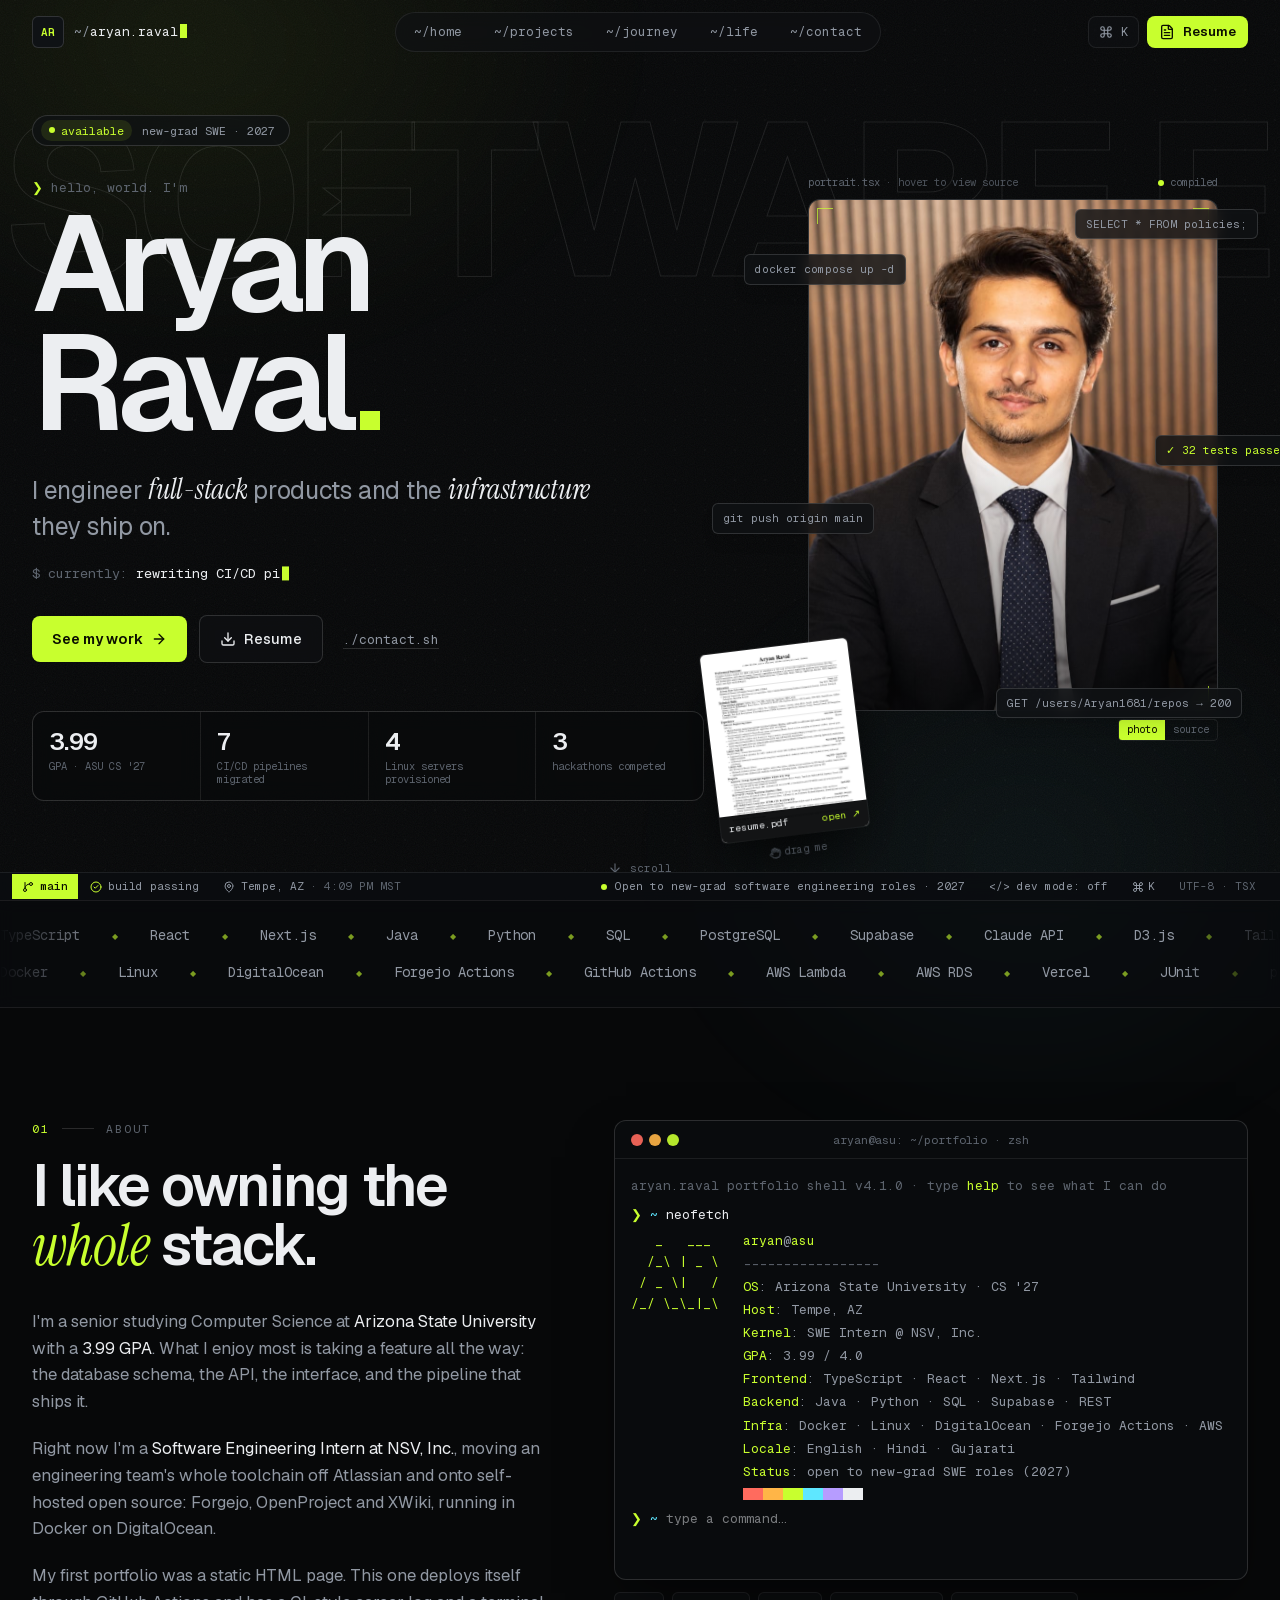
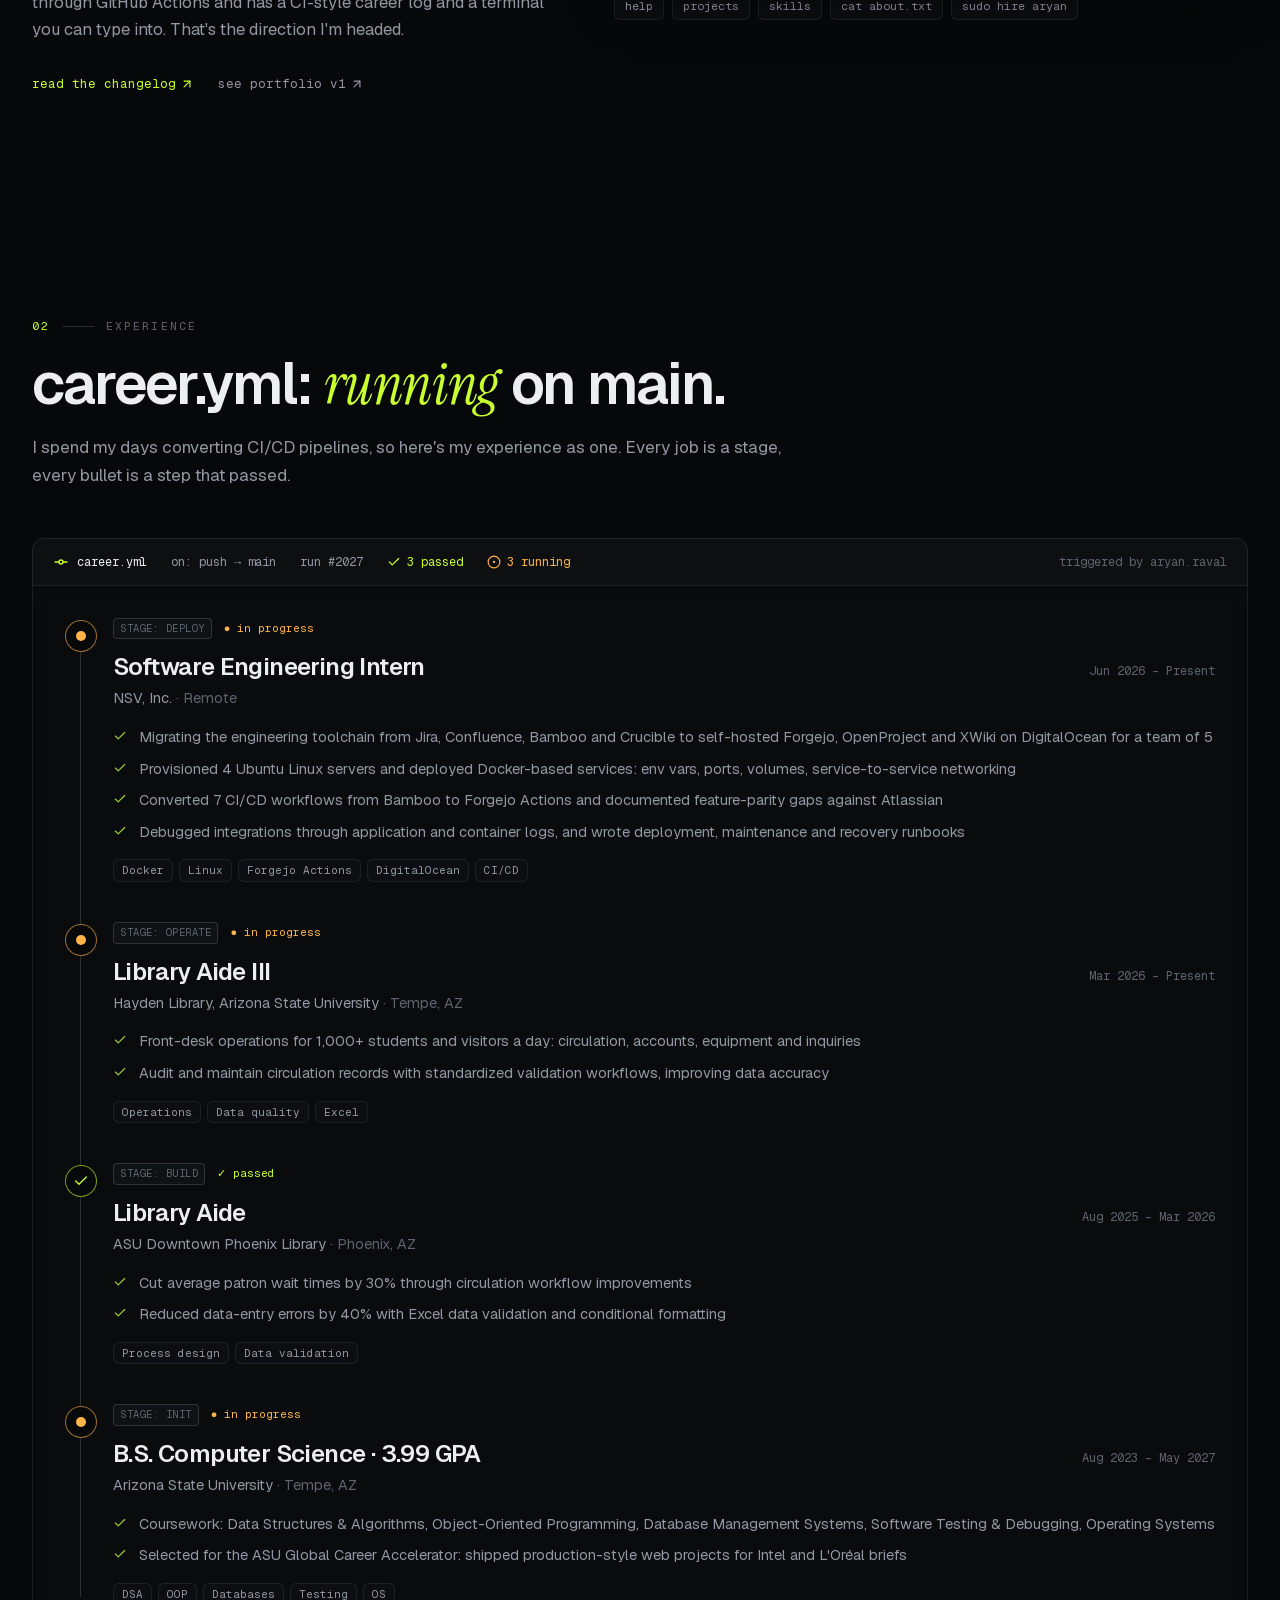
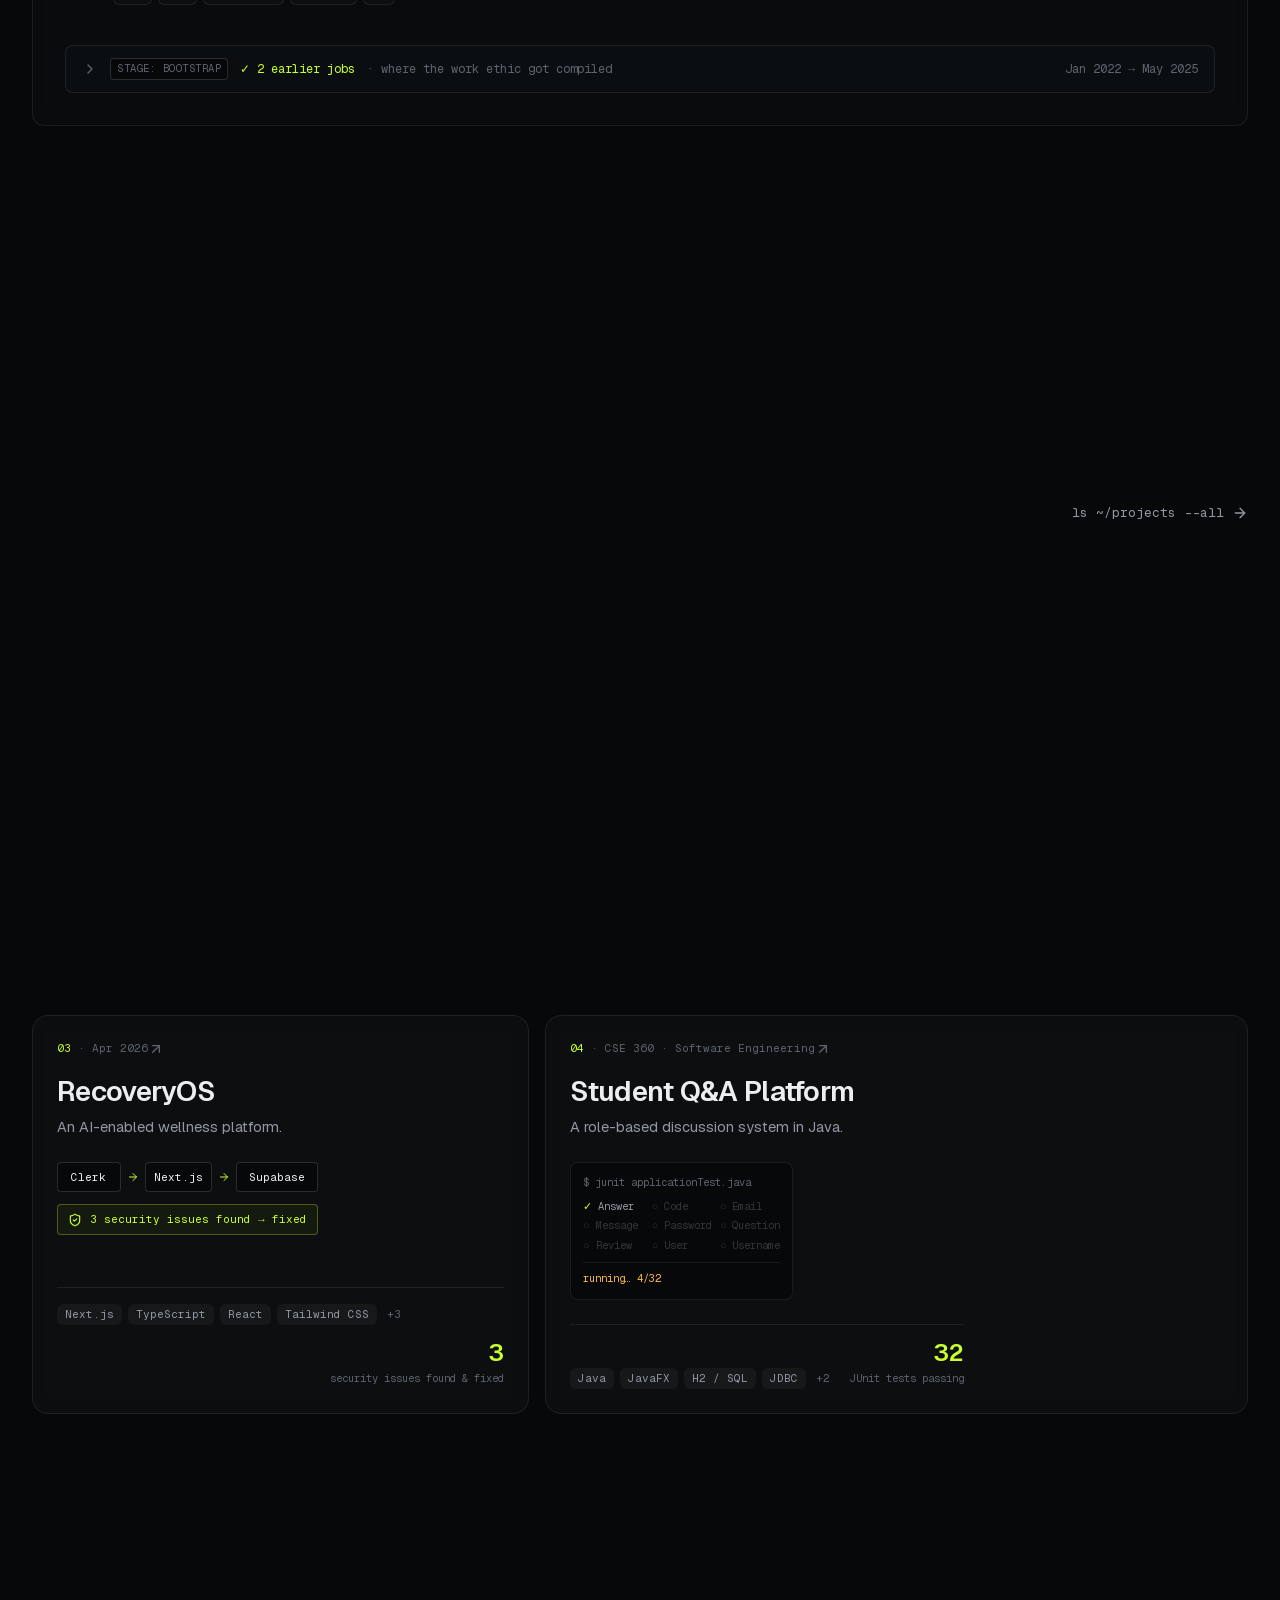
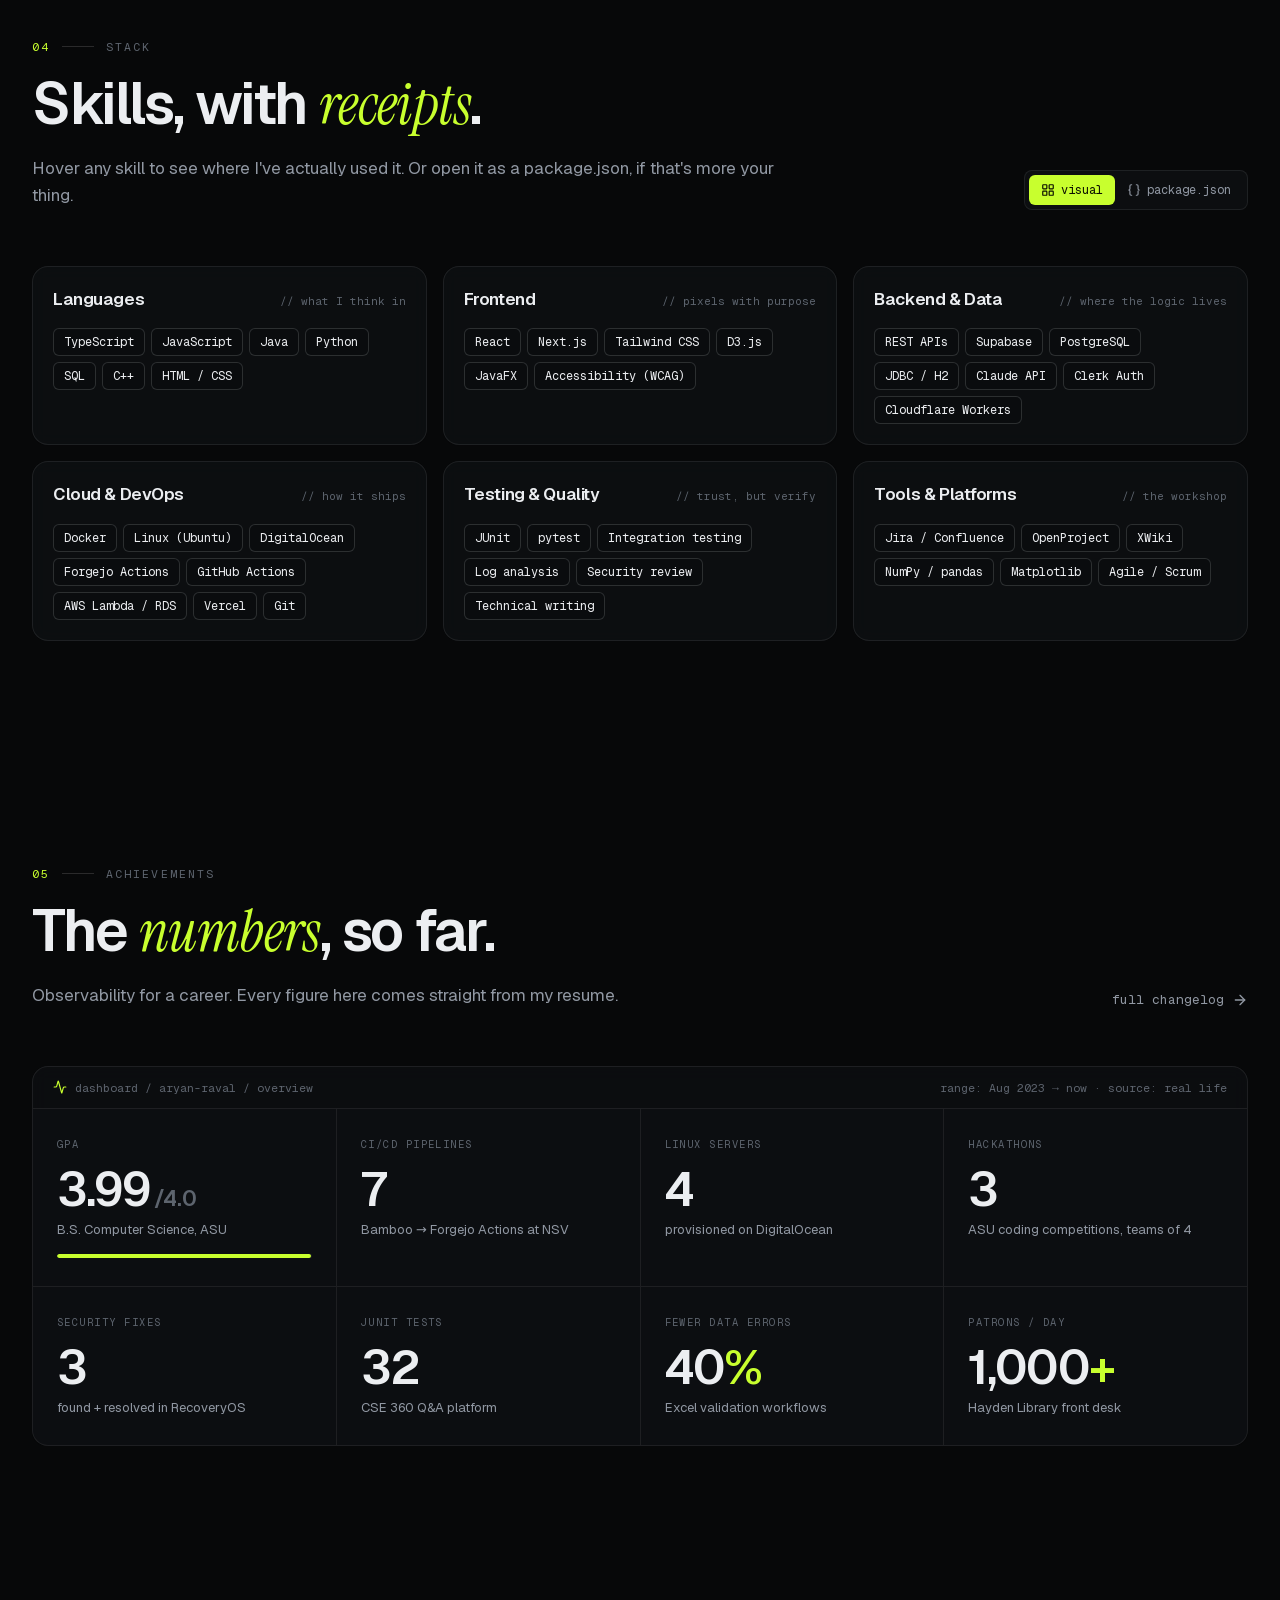
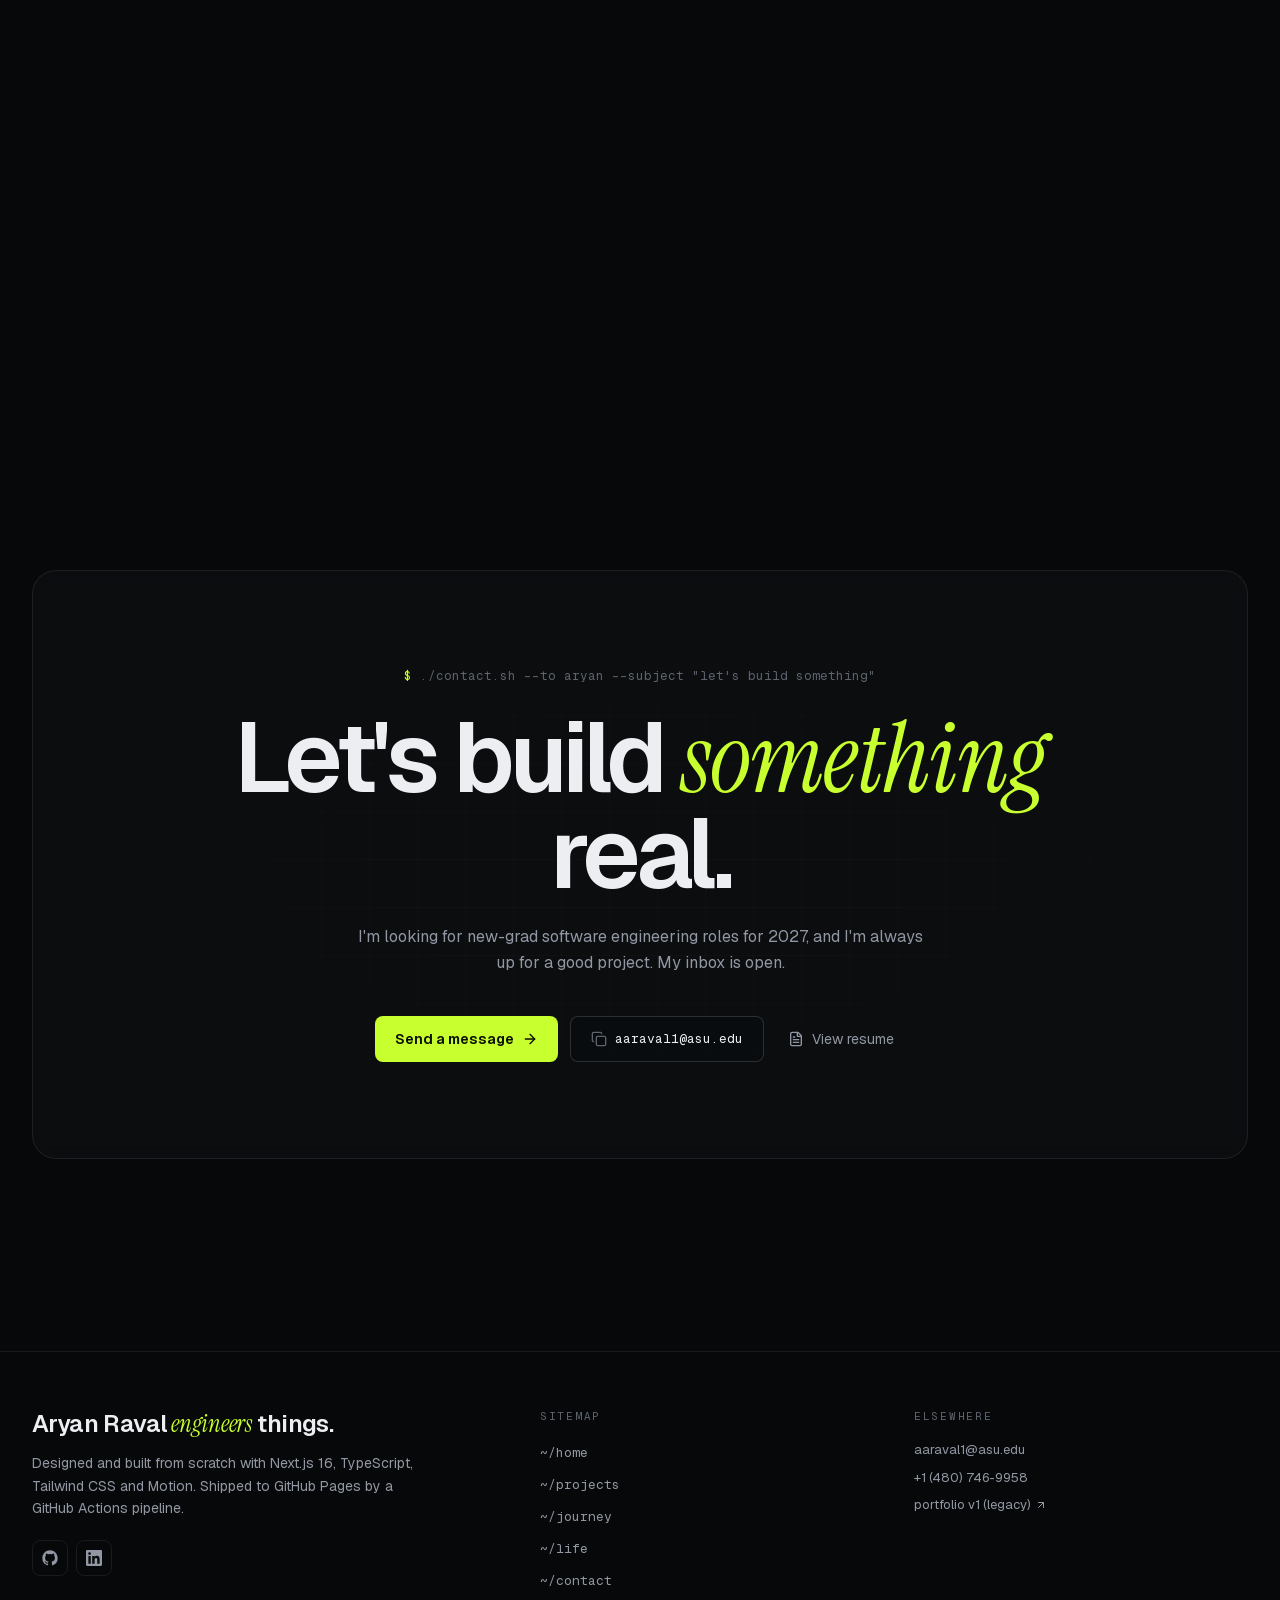
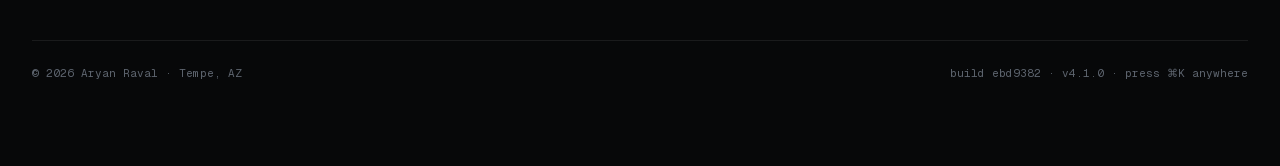
==== commit f47d0b8f: "Deploy ebd9382" ====
--- a/index.html
+++ b/index.html
@@ -1 +1 @@
-<!DOCTYPE html><html lang="en" class="T19VSG_variable _8Li5zG_variable o_1SAq_variable"><head><meta charSet="utf-8"/><meta name="viewport" content="width=device-width, initial-scale=1"/><link rel="preload" href="/_next/static/media/797e433ab948586e-s.p.0r6juujl39pe6.woff2" as="font" crossorigin="" type="font/woff2"/><link rel="preload" href="/_next/static/media/7ebf22b5a21034f8-s.p.3j3877k49yy0l.woff2" as="font" crossorigin="" type="font/woff2"/><link rel="preload" href="/_next/static/media/caa3a2e1cccd8315-s.p.0wgildi0cnwt9.woff2" as="font" crossorigin="" type="font/woff2"/><link rel="preload" href="/_next/static/media/e41d5df559864f9e-s.p.1g73gv09-xcb6.woff2" as="font" crossorigin="" type="font/woff2"/><link rel="preload" as="image" href="/images/aryan-portrait.jpg"/><link rel="stylesheet" href="/_next/static/chunks/43nabo6de_yez.css" data-precedence="next"/><link rel="preload" as="script" fetchPriority="low" href="/_next/static/chunks/1ckvzn7sfprko.js"/><script src="/_next/static/chunks/2bzlqb104tejm.js" async=""></script><script src="/_next/static/chunks/2or1riwyasohw.js" async=""></script><script src="/_next/static/chunks/1-fibdkr3wypg.js" async=""></script><script src="/_next/static/chunks/turbopack-3-ry682tkyiqk.js" async=""></script><script src="/_next/static/chunks/42onvq6nokjl2.js" async=""></script><script src="/_next/static/chunks/1m4r3h1qzhj2j.js" async=""></script><script src="/_next/static/chunks/1aop6v17yoz2c.js" async=""></script><script src="/_next/static/chunks/1___6oobgvxcq.js" async=""></script><script src="/_next/static/chunks/0i0vbaxsputm2.js" async=""></script><script src="/_next/static/chunks/3in9aumicdntz.js" async=""></script><meta name="theme-color" content="#070809"/><meta name="color-scheme" content="dark"/><title>Aryan Raval · Software Engineer</title><meta name="description" content="Aryan Raval: full-stack software engineer and CS senior at Arizona State (3.99 GPA). Next.js, TypeScript, Java, Python, Docker, Linux and CI/CD. SWE Intern at NSV, Inc."/><meta name="author" content="Aryan Raval"/><meta name="keywords" content="Aryan Raval,software engineer,full-stack,Next.js,TypeScript,DevOps,ASU,portfolio"/><meta name="referrer" content="strict-origin-when-cross-origin"/><meta property="og:title" content="Aryan Raval · Software Engineer"/><meta property="og:description" content="Full-stack products and the infrastructure they ship on."/><meta property="og:image" content="https://aryan1681.github.io/images/aryan-portrait.jpg"/><meta property="og:image:width" content="853"/><meta property="og:image:height" content="1280"/><meta property="og:image:alt" content="Aryan Raval"/><meta property="og:type" content="website"/><meta name="twitter:card" content="summary_large_image"/><meta name="twitter:title" content="Aryan Raval · Software Engineer"/><meta name="twitter:description" content="Full-stack products and the infrastructure they ship on."/><meta name="twitter:image" content="https://aryan1681.github.io/images/aryan-portrait.jpg"/><meta name="twitter:image:alt" content="Aryan Raval"/><meta name="twitter:image:width" content="853"/><meta name="twitter:image:height" content="1280"/><link rel="icon" href="/icon.svg?icon.2ribvxsm2359e.svg" sizes="any" type="image/svg+xml"/><meta name="next-size-adjust" content=""/><script>try{if(sessionStorage.getItem("booted"))document.documentElement.setAttribute("data-booted","")}catch(e){}</script><script src="/_next/static/chunks/0cz1d0mv5g_q7.js" noModule=""></script></head><body class="grain min-h-dvh"><div hidden=""><!--$--><!--/$--></div><a href="#main" class="sr-only z-[90] rounded-md bg-accent px-3 py-2 text-accent-ink focus:not-sr-only focus:fixed focus:left-4 focus:top-4">Skip to content</a><div id="boot-overlay" aria-hidden="true" class="fixed inset-0 z-[100] flex items-end bg-bg transition-[clip-path] duration-700 ease-[cubic-bezier(.77,0,.18,1)]" style="clip-path:inset(0 0 0% 0)"><div class="hairline-grid absolute inset-0 opacity-60"></div><div class="relative mx-auto w-full max-w-7xl px-5 pb-14 sm:px-8 sm:pb-20"><p class="mb-6 font-mono text-[11px] uppercase tracking-[0.2em] text-dim">aryan.raval · boot</p><div class="space-y-1.5 font-mono text-[12.5px] sm:text-sm"></div><div class="mt-8 h-px w-full overflow-hidden bg-line"><div class="h-full bg-accent transition-[width] duration-200" style="width:0%"></div></div><div class="mt-3 flex justify-between font-mono text-[10.5px] text-dim"><span>0<!-- -->%</span><span>press any key to skip</span></div></div></div><div aria-hidden="true" class="pointer-events-none fixed inset-0 z-0"><canvas class="absolute inset-0"></canvas><div class="absolute -left-[20%] -top-[30%] h-[70vh] w-[70vw] rounded-full bg-[radial-gradient(closest-side,rgb(200_255_46/0.07),transparent)] blur-2xl"></div><div class="absolute -bottom-[30%] -right-[10%] h-[70vh] w-[60vw] rounded-full bg-[radial-gradient(closest-side,rgb(94_231_255/0.05),transparent)] blur-2xl"></div></div><header class="fixed inset-x-0 top-0 z-40 transition-[background-color,border-color,backdrop-filter] duration-300 border-b border-transparent"><nav class="mx-auto flex h-16 max-w-7xl items-center justify-between px-4 sm:px-6 lg:px-8" aria-label="Main"><a class="group flex items-center gap-2.5" aria-label="Aryan Raval, home" href="/"><span class="grid size-8 place-items-center rounded-md border border-line-2 bg-panel font-mono text-[11px] font-semibold tracking-tight text-accent transition-colors group-hover:border-accent/60">AR</span><span class="hidden font-mono text-[13px] text-muted sm:inline">~/<span class="text-fg">aryan.raval</span><span class="ml-0.5 inline-block h-3.5 w-[7px] translate-y-[2px] animate-blink bg-accent"></span></span></a><ul class="hidden items-center gap-1 rounded-full border border-line bg-panel/60 p-1 backdrop-blur md:flex"><li class="relative"><a class="relative z-10 block rounded-full px-3.5 py-1.5 font-mono text-[12.5px] transition-colors text-accent-ink" href="/">~/<!-- -->home</a><span class="absolute inset-0 rounded-full bg-accent"></span></li><li class="relative"><a class="relative z-10 block rounded-full px-3.5 py-1.5 font-mono text-[12.5px] transition-colors text-muted hover:text-fg" href="/projects/">~/<!-- -->projects</a></li><li class="relative"><a class="relative z-10 block rounded-full px-3.5 py-1.5 font-mono text-[12.5px] transition-colors text-muted hover:text-fg" href="/journey/">~/<!-- -->journey</a></li><li class="relative"><a class="relative z-10 block rounded-full px-3.5 py-1.5 font-mono text-[12.5px] transition-colors text-muted hover:text-fg" href="/life/">~/<!-- -->life</a></li><li class="relative"><a class="relative z-10 block rounded-full px-3.5 py-1.5 font-mono text-[12.5px] transition-colors text-muted hover:text-fg" href="/contact/">~/<!-- -->contact</a></li></ul><div class="flex items-center gap-2"><button class="hidden items-center gap-2 rounded-lg border border-line bg-panel/60 px-2.5 py-1.5 font-mono text-[12px] text-muted transition-colors hover:border-line-2 hover:text-fg sm:flex" aria-label="Open command palette"><svg xmlns="http://www.w3.org/2000/svg" width="24" height="24" viewBox="0 0 24 24" fill="none" stroke="currentColor" stroke-width="2" stroke-linecap="round" stroke-linejoin="round" class="lucide lucide-command size-3.5" aria-hidden="true"><path d="M15 6v12a3 3 0 1 0 3-3H6a3 3 0 1 0 3 3V6a3 3 0 1 0-3 3h12a3 3 0 1 0-3-3"></path></svg><span>K</span></button><button class="flex items-center gap-2 rounded-lg bg-accent px-3 py-1.5 text-[13px] font-semibold text-accent-ink transition-transform hover:-translate-y-px active:translate-y-0"><svg xmlns="http://www.w3.org/2000/svg" width="24" height="24" viewBox="0 0 24 24" fill="none" stroke="currentColor" stroke-width="2" stroke-linecap="round" stroke-linejoin="round" class="lucide lucide-file-text size-4" aria-hidden="true"><path d="M6 22a2 2 0 0 1-2-2V4a2 2 0 0 1 2-2h8a2.4 2.4 0 0 1 1.704.706l3.588 3.588A2.4 2.4 0 0 1 20 8v12a2 2 0 0 1-2 2z"></path><path d="M14 2v5a1 1 0 0 0 1 1h5"></path><path d="M10 9H8"></path><path d="M16 13H8"></path><path d="M16 17H8"></path></svg><span>Resume</span></button><button class="grid size-9 place-items-center rounded-lg border border-line text-fg md:hidden" aria-label="Open menu" aria-expanded="false"><svg xmlns="http://www.w3.org/2000/svg" width="24" height="24" viewBox="0 0 24 24" fill="none" stroke="currentColor" stroke-width="2" stroke-linecap="round" stroke-linejoin="round" class="lucide lucide-menu size-4" aria-hidden="true"><path d="M4 5h16"></path><path d="M4 12h16"></path><path d="M4 19h16"></path></svg></button></div></nav></header><main id="main" class="relative z-10"><section data-component="Hero" class="relative flex min-h-[100svh] items-center overflow-hidden pb-16 pt-24 lg:pt-20"><div aria-hidden="true" class="text-outline pointer-events-none absolute left-0 top-[16%] select-none whitespace-nowrap text-[22vw] font-bold leading-none tracking-[-0.06em] lg:top-[10%] lg:text-[17vw]" style="transform:none">SOFTWARE ENGINEER · FULL STACK · DEVOPS ·</div><div class="relative mx-auto grid w-full max-w-7xl items-center gap-14 px-4 sm:px-6 lg:grid-cols-[1.2fr_0.8fr] lg:gap-10 lg:px-8"><div style="opacity:1"><div class="inline-flex items-center gap-2.5 rounded-full border border-line-2 bg-panel/70 py-1 pl-2 pr-3.5 font-mono text-[11.5px] text-muted backdrop-blur" style="opacity:0;transform:translateY(10px)"><span class="flex items-center gap-1.5 rounded-full bg-accent/10 px-2 py-0.5 text-accent"><span class="size-1.5 animate-pulse-dot rounded-full bg-accent"></span> available</span>new-grad SWE · 2027</div><p class="mt-8 font-mono text-[13px] text-dim"><span class="text-accent">❯</span> hello, world. I&#x27;m</p><h1 class="mt-2 text-[clamp(3.6rem,11vw,8.4rem)] font-semibold leading-[0.88] tracking-[-0.055em]"><span class="block" aria-label="Aryan"><span aria-hidden="true">Aryan</span></span><span class="block"><span aria-label="Raval"><span aria-hidden="true">Raval</span></span><span class="text-accent">.</span></span></h1><p class="mt-7 max-w-xl text-[clamp(1.2rem,2.2vw,1.55rem)] leading-snug tracking-[-0.01em] text-muted">I engineer <span class="serif-accent text-[1.15em] text-fg">full-stack</span> products and the<!-- --> <span class="serif-accent text-[1.15em] text-fg">infrastructure</span> they ship on.</p><p class="mt-5 min-h-[3em] font-mono text-[13px] text-muted sm:min-h-0 sm:text-[13.5px]"><span class="text-dim">$ currently:</span> <span class="text-fg">migrating Atlassian → self-hosted open source @ NSV<span class="ml-0.5 inline-block h-[1.05em] w-[0.5em] translate-y-[0.18em] animate-blink bg-accent" aria-hidden="true"></span></span></p><div class="mt-8 flex flex-wrap items-center gap-3"><a class="group inline-flex items-center gap-2 rounded-lg bg-accent px-5 py-3 text-[14.5px] font-semibold text-accent-ink transition-transform hover:-translate-y-0.5" href="/projects/">See my work <svg xmlns="http://www.w3.org/2000/svg" width="24" height="24" viewBox="0 0 24 24" fill="none" stroke="currentColor" stroke-width="2" stroke-linecap="round" stroke-linejoin="round" class="lucide lucide-arrow-right size-4 transition-transform group-hover:translate-x-0.5" aria-hidden="true"><path d="M5 12h14"></path><path d="m12 5 7 7-7 7"></path></svg></a><a href="/resume/Aryan_Raval_Resume.pdf" download="Aryan_Raval_Resume.pdf" class="inline-flex items-center gap-2 rounded-lg border border-line-2 bg-panel/60 px-5 py-3 text-[14.5px] font-medium text-fg backdrop-blur transition-colors hover:border-accent/50"><svg xmlns="http://www.w3.org/2000/svg" width="24" height="24" viewBox="0 0 24 24" fill="none" stroke="currentColor" stroke-width="2" stroke-linecap="round" stroke-linejoin="round" class="lucide lucide-download size-4" aria-hidden="true"><path d="M12 15V3"></path><path d="M21 15v4a2 2 0 0 1-2 2H5a2 2 0 0 1-2-2v-4"></path><path d="m7 10 5 5 5-5"></path></svg> Resume</a><a class="px-2 py-3 font-mono text-[13px] text-muted underline decoration-line-2 underline-offset-4 hover:text-accent" href="/contact/">./contact.sh</a></div><dl class="mt-12 grid max-w-2xl grid-cols-2 gap-px overflow-hidden rounded-xl border border-line bg-line sm:grid-cols-4"><div class="bg-bg/90 px-4 py-3.5 backdrop-blur" style="opacity:0;transform:translateY(8px)"><dt class="sr-only">GPA · ASU CS &#x27;27</dt><dd><span class="block text-2xl font-semibold tracking-tight">3.99</span><span class="mt-0.5 block font-mono text-[10.5px] leading-tight text-dim">GPA · ASU CS &#x27;27</span></dd></div><div class="bg-bg/90 px-4 py-3.5 backdrop-blur" style="opacity:0;transform:translateY(8px)"><dt class="sr-only">CI/CD pipelines migrated</dt><dd><span class="block text-2xl font-semibold tracking-tight">7</span><span class="mt-0.5 block font-mono text-[10.5px] leading-tight text-dim">CI/CD pipelines migrated</span></dd></div><div class="bg-bg/90 px-4 py-3.5 backdrop-blur" style="opacity:0;transform:translateY(8px)"><dt class="sr-only">Linux servers provisioned</dt><dd><span class="block text-2xl font-semibold tracking-tight">4</span><span class="mt-0.5 block font-mono text-[10.5px] leading-tight text-dim">Linux servers provisioned</span></dd></div><div class="bg-bg/90 px-4 py-3.5 backdrop-blur" style="opacity:0;transform:translateY(8px)"><dt class="sr-only">hackathons competed</dt><dd><span class="block text-2xl font-semibold tracking-tight">3</span><span class="mt-0.5 block font-mono text-[10.5px] leading-tight text-dim">hackathons competed</span></dd></div></dl></div><div class="relative mx-auto w-full max-w-[340px] sm:max-w-[380px] lg:max-w-[410px]"><div class="pointer-events-none absolute z-10 hidden xl:block -left-16 top-[14%]" aria-hidden="true" style="transform:none"><div class="animate-float" style="animation-delay:0s;opacity:0;transform:scale(0.9)"><span class="block whitespace-nowrap rounded-md border border-line-2 bg-panel/80 px-2.5 py-1.5 font-mono text-[11px] text-muted shadow-lg backdrop-blur">docker compose up -d</span></div></div><div class="pointer-events-none absolute z-10 hidden xl:block -right-10 top-[6%]" aria-hidden="true" style="transform:none"><div class="animate-float" style="animation-delay:1.2s;opacity:0;transform:scale(0.9)"><span class="block whitespace-nowrap rounded-md border border-line-2 bg-panel/80 px-2.5 py-1.5 font-mono text-[11px] text-muted shadow-lg backdrop-blur">SELECT * FROM policies;</span></div></div><div class="pointer-events-none absolute z-10 hidden xl:block -right-20 top-[46%]" aria-hidden="true" style="transform:none"><div class="animate-float" style="animation-delay:0.6s;opacity:0;transform:scale(0.9)"><span class="block whitespace-nowrap rounded-md border border-line-2 bg-panel/80 px-2.5 py-1.5 font-mono text-[11px] text-muted shadow-lg backdrop-blur"><span class="text-accent">✓ 32 tests passed</span></span></div></div><div class="pointer-events-none absolute z-10 hidden xl:block -left-24 top-[58%]" aria-hidden="true" style="transform:none"><div class="animate-float" style="animation-delay:1.8s;opacity:0;transform:scale(0.9)"><span class="block whitespace-nowrap rounded-md border border-line-2 bg-panel/80 px-2.5 py-1.5 font-mono text-[11px] text-muted shadow-lg backdrop-blur">git push origin main</span></div></div><div class="pointer-events-none absolute z-10 hidden xl:block -right-6 bottom-[4%]" aria-hidden="true" style="transform:none"><div class="animate-float" style="animation-delay:2.4s;opacity:0;transform:scale(0.9)"><span class="block whitespace-nowrap rounded-md border border-line-2 bg-panel/80 px-2.5 py-1.5 font-mono text-[11px] text-muted shadow-lg backdrop-blur">GET /users/Aryan1681/repos → 200</span></div></div><div style="opacity:0;transform:scale(0.96)"><div class="relative" style="perspective:1200px"><div class="relative" style="transform-style:preserve-3d;transform:none"><div class="mb-2 flex items-center justify-between font-mono text-[10.5px] text-dim"><span>portrait.tsx</span><span class="flex items-center gap-1.5"><span class="size-1.5 rounded-full animate-blink bg-amber"></span>rendering source</span></div><div class="relative aspect-[4/5] w-full cursor-crosshair overflow-hidden rounded-xl border border-line-2 bg-panel [transition:--lens_.35s_cubic-bezier(.22,1,.36,1)]" role="img" aria-label="Portrait of Aryan Raval in a navy suit"><img alt="" decoding="async" data-nimg="fill" class="object-cover object-[50%_20%]" style="position:absolute;height:100%;width:100%;left:0;top:0;right:0;bottom:0;color:transparent" src="/images/aryan-portrait.jpg"/><div class="pointer-events-none absolute inset-0 bg-gradient-to-t from-bg/60 via-transparent to-transparent"></div><div class="absolute inset-0 bg-bg"><canvas class="absolute inset-0"></canvas></div><span class="pointer-events-none absolute size-4 border-accent/70 left-2 top-2 border-l border-t"></span><span class="pointer-events-none absolute size-4 border-accent/70 right-2 top-2 border-r border-t"></span><span class="pointer-events-none absolute size-4 border-accent/70 bottom-2 left-2 border-b border-l"></span><span class="pointer-events-none absolute size-4 border-accent/70 bottom-2 right-2 border-b border-r"></span></div><div class="mt-2 flex items-center justify-end font-mono text-[10.5px] text-dim"><span class="flex overflow-hidden rounded border border-line"><button class="px-2 py-0.5 bg-accent text-accent-ink" aria-pressed="true">photo</button><button class="px-2 py-0.5 hover:text-fg" aria-pressed="false">source</button></span></div></div></div></div><button type="button" class="group z-20 cursor-grab touch-none select-none absolute -bottom-6 -left-6 sm:-left-20 lg:-left-24" aria-label="Open resume (you can also drag it around)" draggable="false" style="opacity:0;transform:translateY(40px) rotate(-14deg);-webkit-touch-callout:none;-webkit-user-select:none;user-select:none;touch-action:none"><div class="animate-float"><div class="relative w-[118px] overflow-hidden rounded-[5px] bg-white p-1 shadow-[0_24px_60px_-12px_rgb(0_0_0/0.8),0_0_0_1px_rgb(255_255_255/0.1)] sm:w-[148px]"><img alt="" draggable="false" loading="lazy" width="300" height="388" decoding="async" data-nimg="1" class="pointer-events-none h-auto w-full" style="color:transparent" src="/resume/resume-preview.jpg"/><div class="absolute inset-x-0 bottom-0 flex items-center justify-between bg-bg/95 px-2 py-1.5 font-mono text-[9.5px] text-fg"><span class="truncate">resume.pdf</span><span class="text-accent">open ↗</span></div></div><p class="mt-2 flex items-center justify-center gap-1 font-mono text-[10px] text-dim opacity-80 transition-opacity group-hover:opacity-100"><svg xmlns="http://www.w3.org/2000/svg" width="24" height="24" viewBox="0 0 24 24" fill="none" stroke="currentColor" stroke-width="2" stroke-linecap="round" stroke-linejoin="round" class="lucide lucide-hand size-3" aria-hidden="true"><path d="M18 11V6a2 2 0 0 0-2-2a2 2 0 0 0-2 2"></path><path d="M14 10V4a2 2 0 0 0-2-2a2 2 0 0 0-2 2v2"></path><path d="M10 10.5V6a2 2 0 0 0-2-2a2 2 0 0 0-2 2v8"></path><path d="M18 8a2 2 0 1 1 4 0v6a8 8 0 0 1-8 8h-2c-2.8 0-4.5-.86-5.99-2.34l-3.6-3.6a2 2 0 0 1 2.83-2.82L7 15"></path></svg> drag me</p></div></button></div></div><a href="#about" class="absolute bottom-6 left-1/2 hidden -translate-x-1/2 items-center gap-2 font-mono text-[11px] text-dim hover:text-fg lg:flex" style="opacity:1"><svg xmlns="http://www.w3.org/2000/svg" width="24" height="24" viewBox="0 0 24 24" fill="none" stroke="currentColor" stroke-width="2" stroke-linecap="round" stroke-linejoin="round" class="lucide lucide-arrow-down size-3.5 animate-bounce" aria-hidden="true"><path d="M12 5v14"></path><path d="m19 12-7 7-7-7"></path></svg> scroll</a></section><section aria-label="Technologies I work with" data-component="TechMarquee" class="relative space-y-4 border-y border-line bg-bg-2/60 py-6 backdrop-blur-sm"><div class="mask-fade-x flex overflow-hidden"><ul class="flex shrink-0 items-center gap-8 pr-8 hover:[animation-play-state:paused] animate-marquee"><li class="flex items-center gap-8 whitespace-nowrap font-mono text-[13px] text-muted sm:text-[14px]" aria-hidden="false"><span class="transition-colors hover:text-accent">TypeScript</span><span class="text-[8px] text-accent/60">◆</span></li><li class="flex items-center gap-8 whitespace-nowrap font-mono text-[13px] text-muted sm:text-[14px]" aria-hidden="false"><span class="transition-colors hover:text-accent">React</span><span class="text-[8px] text-accent/60">◆</span></li><li class="flex items-center gap-8 whitespace-nowrap font-mono text-[13px] text-muted sm:text-[14px]" aria-hidden="false"><span class="transition-colors hover:text-accent">Next.js</span><span class="text-[8px] text-accent/60">◆</span></li><li class="flex items-center gap-8 whitespace-nowrap font-mono text-[13px] text-muted sm:text-[14px]" aria-hidden="false"><span class="transition-colors hover:text-accent">Java</span><span class="text-[8px] text-accent/60">◆</span></li><li class="flex items-center gap-8 whitespace-nowrap font-mono text-[13px] text-muted sm:text-[14px]" aria-hidden="false"><span class="transition-colors hover:text-accent">Python</span><span class="text-[8px] text-accent/60">◆</span></li><li class="flex items-center gap-8 whitespace-nowrap font-mono text-[13px] text-muted sm:text-[14px]" aria-hidden="false"><span class="transition-colors hover:text-accent">SQL</span><span class="text-[8px] text-accent/60">◆</span></li><li class="flex items-center gap-8 whitespace-nowrap font-mono text-[13px] text-muted sm:text-[14px]" aria-hidden="false"><span class="transition-colors hover:text-accent">PostgreSQL</span><span class="text-[8px] text-accent/60">◆</span></li><li class="flex items-center gap-8 whitespace-nowrap font-mono text-[13px] text-muted sm:text-[14px]" aria-hidden="false"><span class="transition-colors hover:text-accent">Supabase</span><span class="text-[8px] text-accent/60">◆</span></li><li class="flex items-center gap-8 whitespace-nowrap font-mono text-[13px] text-muted sm:text-[14px]" aria-hidden="false"><span class="transition-colors hover:text-accent">Claude API</span><span class="text-[8px] text-accent/60">◆</span></li><li class="flex items-center gap-8 whitespace-nowrap font-mono text-[13px] text-muted sm:text-[14px]" aria-hidden="false"><span class="transition-colors hover:text-accent">D3.js</span><span class="text-[8px] text-accent/60">◆</span></li><li class="flex items-center gap-8 whitespace-nowrap font-mono text-[13px] text-muted sm:text-[14px]" aria-hidden="false"><span class="transition-colors hover:text-accent">Tailwind CSS</span><span class="text-[8px] text-accent/60">◆</span></li><li class="flex items-center gap-8 whitespace-nowrap font-mono text-[13px] text-muted sm:text-[14px]" aria-hidden="false"><span class="transition-colors hover:text-accent">REST APIs</span><span class="text-[8px] text-accent/60">◆</span></li><li class="flex items-center gap-8 whitespace-nowrap font-mono text-[13px] text-muted sm:text-[14px]" aria-hidden="true"><span class="transition-colors hover:text-accent">TypeScript</span><span class="text-[8px] text-accent/60">◆</span></li><li class="flex items-center gap-8 whitespace-nowrap font-mono text-[13px] text-muted sm:text-[14px]" aria-hidden="true"><span class="transition-colors hover:text-accent">React</span><span class="text-[8px] text-accent/60">◆</span></li><li class="flex items-center gap-8 whitespace-nowrap font-mono text-[13px] text-muted sm:text-[14px]" aria-hidden="true"><span class="transition-colors hover:text-accent">Next.js</span><span class="text-[8px] text-accent/60">◆</span></li><li class="flex items-center gap-8 whitespace-nowrap font-mono text-[13px] text-muted sm:text-[14px]" aria-hidden="true"><span class="transition-colors hover:text-accent">Java</span><span class="text-[8px] text-accent/60">◆</span></li><li class="flex items-center gap-8 whitespace-nowrap font-mono text-[13px] text-muted sm:text-[14px]" aria-hidden="true"><span class="transition-colors hover:text-accent">Python</span><span class="text-[8px] text-accent/60">◆</span></li><li class="flex items-center gap-8 whitespace-nowrap font-mono text-[13px] text-muted sm:text-[14px]" aria-hidden="true"><span class="transition-colors hover:text-accent">SQL</span><span class="text-[8px] text-accent/60">◆</span></li><li class="flex items-center gap-8 whitespace-nowrap font-mono text-[13px] text-muted sm:text-[14px]" aria-hidden="true"><span class="transition-colors hover:text-accent">PostgreSQL</span><span class="text-[8px] text-accent/60">◆</span></li><li class="flex items-center gap-8 whitespace-nowrap font-mono text-[13px] text-muted sm:text-[14px]" aria-hidden="true"><span class="transition-colors hover:text-accent">Supabase</span><span class="text-[8px] text-accent/60">◆</span></li><li class="flex items-center gap-8 whitespace-nowrap font-mono text-[13px] text-muted sm:text-[14px]" aria-hidden="true"><span class="transition-colors hover:text-accent">Claude API</span><span class="text-[8px] text-accent/60">◆</span></li><li class="flex items-center gap-8 whitespace-nowrap font-mono text-[13px] text-muted sm:text-[14px]" aria-hidden="true"><span class="transition-colors hover:text-accent">D3.js</span><span class="text-[8px] text-accent/60">◆</span></li><li class="flex items-center gap-8 whitespace-nowrap font-mono text-[13px] text-muted sm:text-[14px]" aria-hidden="true"><span class="transition-colors hover:text-accent">Tailwind CSS</span><span class="text-[8px] text-accent/60">◆</span></li><li class="flex items-center gap-8 whitespace-nowrap font-mono text-[13px] text-muted sm:text-[14px]" aria-hidden="true"><span class="transition-colors hover:text-accent">REST APIs</span><span class="text-[8px] text-accent/60">◆</span></li></ul></div><div class="mask-fade-x flex overflow-hidden"><ul class="flex shrink-0 items-center gap-8 pr-8 hover:[animation-play-state:paused] animate-marquee-rev"><li class="flex items-center gap-8 whitespace-nowrap font-mono text-[13px] text-muted sm:text-[14px]" aria-hidden="false"><span class="transition-colors hover:text-accent">Docker</span><span class="text-[8px] text-accent/60">◆</span></li><li class="flex items-center gap-8 whitespace-nowrap font-mono text-[13px] text-muted sm:text-[14px]" aria-hidden="false"><span class="transition-colors hover:text-accent">Linux</span><span class="text-[8px] text-accent/60">◆</span></li><li class="flex items-center gap-8 whitespace-nowrap font-mono text-[13px] text-muted sm:text-[14px]" aria-hidden="false"><span class="transition-colors hover:text-accent">DigitalOcean</span><span class="text-[8px] text-accent/60">◆</span></li><li class="flex items-center gap-8 whitespace-nowrap font-mono text-[13px] text-muted sm:text-[14px]" aria-hidden="false"><span class="transition-colors hover:text-accent">Forgejo Actions</span><span class="text-[8px] text-accent/60">◆</span></li><li class="flex items-center gap-8 whitespace-nowrap font-mono text-[13px] text-muted sm:text-[14px]" aria-hidden="false"><span class="transition-colors hover:text-accent">GitHub Actions</span><span class="text-[8px] text-accent/60">◆</span></li><li class="flex items-center gap-8 whitespace-nowrap font-mono text-[13px] text-muted sm:text-[14px]" aria-hidden="false"><span class="transition-colors hover:text-accent">AWS Lambda</span><span class="text-[8px] text-accent/60">◆</span></li><li class="flex items-center gap-8 whitespace-nowrap font-mono text-[13px] text-muted sm:text-[14px]" aria-hidden="false"><span class="transition-colors hover:text-accent">AWS RDS</span><span class="text-[8px] text-accent/60">◆</span></li><li class="flex items-center gap-8 whitespace-nowrap font-mono text-[13px] text-muted sm:text-[14px]" aria-hidden="false"><span class="transition-colors hover:text-accent">Vercel</span><span class="text-[8px] text-accent/60">◆</span></li><li class="flex items-center gap-8 whitespace-nowrap font-mono text-[13px] text-muted sm:text-[14px]" aria-hidden="false"><span class="transition-colors hover:text-accent">JUnit</span><span class="text-[8px] text-accent/60">◆</span></li><li class="flex items-center gap-8 whitespace-nowrap font-mono text-[13px] text-muted sm:text-[14px]" aria-hidden="false"><span class="transition-colors hover:text-accent">pytest</span><span class="text-[8px] text-accent/60">◆</span></li><li class="flex items-center gap-8 whitespace-nowrap font-mono text-[13px] text-muted sm:text-[14px]" aria-hidden="false"><span class="transition-colors hover:text-accent">Git</span><span class="text-[8px] text-accent/60">◆</span></li><li class="flex items-center gap-8 whitespace-nowrap font-mono text-[13px] text-muted sm:text-[14px]" aria-hidden="false"><span class="transition-colors hover:text-accent">C++</span><span class="text-[8px] text-accent/60">◆</span></li><li class="flex items-center gap-8 whitespace-nowrap font-mono text-[13px] text-muted sm:text-[14px]" aria-hidden="true"><span class="transition-colors hover:text-accent">Docker</span><span class="text-[8px] text-accent/60">◆</span></li><li class="flex items-center gap-8 whitespace-nowrap font-mono text-[13px] text-muted sm:text-[14px]" aria-hidden="true"><span class="transition-colors hover:text-accent">Linux</span><span class="text-[8px] text-accent/60">◆</span></li><li class="flex items-center gap-8 whitespace-nowrap font-mono text-[13px] text-muted sm:text-[14px]" aria-hidden="true"><span class="transition-colors hover:text-accent">DigitalOcean</span><span class="text-[8px] text-accent/60">◆</span></li><li class="flex items-center gap-8 whitespace-nowrap font-mono text-[13px] text-muted sm:text-[14px]" aria-hidden="true"><span class="transition-colors hover:text-accent">Forgejo Actions</span><span class="text-[8px] text-accent/60">◆</span></li><li class="flex items-center gap-8 whitespace-nowrap font-mono text-[13px] text-muted sm:text-[14px]" aria-hidden="true"><span class="transition-colors hover:text-accent">GitHub Actions</span><span class="text-[8px] text-accent/60">◆</span></li><li class="flex items-center gap-8 whitespace-nowrap font-mono text-[13px] text-muted sm:text-[14px]" aria-hidden="true"><span class="transition-colors hover:text-accent">AWS Lambda</span><span class="text-[8px] text-accent/60">◆</span></li><li class="flex items-center gap-8 whitespace-nowrap font-mono text-[13px] text-muted sm:text-[14px]" aria-hidden="true"><span class="transition-colors hover:text-accent">AWS RDS</span><span class="text-[8px] text-accent/60">◆</span></li><li class="flex items-center gap-8 whitespace-nowrap font-mono text-[13px] text-muted sm:text-[14px]" aria-hidden="true"><span class="transition-colors hover:text-accent">Vercel</span><span class="text-[8px] text-accent/60">◆</span></li><li class="flex items-center gap-8 whitespace-nowrap font-mono text-[13px] text-muted sm:text-[14px]" aria-hidden="true"><span class="transition-colors hover:text-accent">JUnit</span><span class="text-[8px] text-accent/60">◆</span></li><li class="flex items-center gap-8 whitespace-nowrap font-mono text-[13px] text-muted sm:text-[14px]" aria-hidden="true"><span class="transition-colors hover:text-accent">pytest</span><span class="text-[8px] text-accent/60">◆</span></li><li class="flex items-center gap-8 whitespace-nowrap font-mono text-[13px] text-muted sm:text-[14px]" aria-hidden="true"><span class="transition-colors hover:text-accent">Git</span><span class="text-[8px] text-accent/60">◆</span></li><li class="flex items-center gap-8 whitespace-nowrap font-mono text-[13px] text-muted sm:text-[14px]" aria-hidden="true"><span class="transition-colors hover:text-accent">C++</span><span class="text-[8px] text-accent/60">◆</span></li></ul></div></section><section id="about" data-component="About" class="relative mx-auto max-w-7xl scroll-mt-20 px-4 py-28 sm:px-6 lg:px-8"><div class="grid gap-14 lg:grid-cols-[0.9fr_1.1fr] lg:gap-16"><div><div class="max-w-3xl" style="opacity:0;transform:translateY(18px)"><p class="flex items-center gap-3 font-mono text-[11.5px] uppercase tracking-[0.18em] text-dim "><span class="text-accent">01</span><span class="h-px w-8 bg-line-2"></span>about</p><h2 class="mt-5 text-[clamp(2rem,5vw,3.6rem)] font-semibold leading-[1.02] tracking-[-0.035em]"><span>I like owning the </span><span class="serif-accent text-accent">whole</span><span> stack.</span></h2></div><div class="mt-8 space-y-5 text-[16.5px] leading-relaxed text-muted" style="opacity:0;transform:translateY(18px)"><p>I&#x27;m a senior studying Computer Science at <span class="text-fg">Arizona State University</span> with a<!-- --> <span class="text-fg">3.99 GPA</span>. What I enjoy most is taking a feature all the way: the database schema, the API, the interface, and the pipeline that ships it.</p><p>Right now I&#x27;m a <span class="text-fg">Software Engineering Intern at NSV, Inc.</span>, moving an engineering team&#x27;s whole toolchain off Atlassian and onto self-hosted open source: Forgejo, OpenProject and XWiki, running in Docker on DigitalOcean.</p><p>My first portfolio was a static HTML page. This one deploys itself through GitHub Actions and has a CI-style career log and a terminal you can type into. That&#x27;s the direction I&#x27;m headed.</p></div><div class="mt-8 flex flex-wrap gap-x-6 gap-y-2 font-mono text-[12.5px]" style="opacity:0;transform:translateY(18px)"><a class="inline-flex items-center gap-1 text-accent hover:underline" href="/journey/">read the changelog <svg xmlns="http://www.w3.org/2000/svg" width="24" height="24" viewBox="0 0 24 24" fill="none" stroke="currentColor" stroke-width="2" stroke-linecap="round" stroke-linejoin="round" class="lucide lucide-arrow-up-right size-3.5" aria-hidden="true"><path d="M7 7h10v10"></path><path d="M7 17 17 7"></path></svg></a><a href="https://aryan1681.github.io/01-prj-personal-site/" target="_blank" rel="noreferrer" class="inline-flex items-center gap-1 text-muted hover:text-fg">see portfolio v1 <svg xmlns="http://www.w3.org/2000/svg" width="24" height="24" viewBox="0 0 24 24" fill="none" stroke="currentColor" stroke-width="2" stroke-linecap="round" stroke-linejoin="round" class="lucide lucide-arrow-up-right size-3.5" aria-hidden="true"><path d="M7 7h10v10"></path><path d="M7 17 17 7"></path></svg></a></div></div><div style="opacity:0;transform:translateY(18px)"><div><div class="overflow-hidden rounded-xl border border-line-2 bg-[#0a0c0e]/95 shadow-2xl shadow-black/50 backdrop-blur"><div class="flex items-center gap-3 border-b border-line px-4 py-2.5"><div class="flex gap-1.5" aria-hidden="true"><span class="size-3 rounded-full bg-danger/90"></span><span class="size-3 rounded-full bg-amber/90"></span><span class="size-3 rounded-full bg-accent/90"></span></div><p class="flex-1 text-center font-mono text-[11.5px] text-dim">aryan@asu: ~/portfolio · zsh</p><span class="w-12"></span></div><div class="h-[380px] overflow-y-auto px-4 py-3 font-mono text-[12.5px] leading-relaxed text-muted sm:h-[420px] sm:text-[13px]" aria-live="polite"><div class="mt-1 break-words"><span class="text-dim">aryan.raval portfolio shell v4.1.0 · type <span class="text-accent">help</span> to see what I can do</span></div><label class="mt-2 flex items-center gap-2 text-fg"><span class="text-accent">❯</span> <span class="text-cyan">~</span><span class="sr-only">Terminal command</span><input class="flex-1 bg-transparent caret-accent outline-none" autoComplete="off" autoCapitalize="off" spellCheck="false" placeholder="type a command…" value=""/></label></div></div><div class="mt-3 flex flex-wrap gap-2"><button class="rounded-md border border-line bg-panel/60 px-2.5 py-1 font-mono text-[11.5px] text-muted transition-colors hover:border-accent/50 hover:text-accent">help</button><button class="rounded-md border border-line bg-panel/60 px-2.5 py-1 font-mono text-[11.5px] text-muted transition-colors hover:border-accent/50 hover:text-accent">projects</button><button class="rounded-md border border-line bg-panel/60 px-2.5 py-1 font-mono text-[11.5px] text-muted transition-colors hover:border-accent/50 hover:text-accent">skills</button><button class="rounded-md border border-line bg-panel/60 px-2.5 py-1 font-mono text-[11.5px] text-muted transition-colors hover:border-accent/50 hover:text-accent">cat about.txt</button><button class="rounded-md border border-line bg-panel/60 px-2.5 py-1 font-mono text-[11.5px] text-muted transition-colors hover:border-accent/50 hover:text-accent">sudo hire aryan</button></div></div></div></div></section><section id="experience" data-component="Pipeline" class="relative mx-auto max-w-7xl scroll-mt-20 px-4 py-28 sm:px-6 lg:px-8"><div class="max-w-3xl" style="opacity:0;transform:translateY(18px)"><p class="flex items-center gap-3 font-mono text-[11.5px] uppercase tracking-[0.18em] text-dim "><span class="text-accent">02</span><span class="h-px w-8 bg-line-2"></span>experience</p><h2 class="mt-5 text-[clamp(2rem,5vw,3.6rem)] font-semibold leading-[1.02] tracking-[-0.035em]"><span>career.yml: </span><span class="serif-accent text-accent">running</span><span> on main.</span></h2><p class="mt-5 text-[16px] leading-relaxed text-muted sm:text-[17px]">I spend my days converting CI/CD pipelines, so here&#x27;s my experience as one. Every job is a stage, every bullet is a step that passed.</p></div><div class="mt-12" style="opacity:0;transform:translateY(18px)"><div class="flex flex-wrap items-center gap-x-6 gap-y-2 rounded-t-xl border border-line bg-panel/80 px-5 py-3.5 font-mono text-[12px] text-muted backdrop-blur"><span class="flex items-center gap-2 text-fg"><svg xmlns="http://www.w3.org/2000/svg" width="24" height="24" viewBox="0 0 24 24" fill="none" stroke="currentColor" stroke-width="2" stroke-linecap="round" stroke-linejoin="round" class="lucide lucide-git-commit-horizontal lucide-git-commit size-4 text-accent" aria-hidden="true"><circle cx="12" cy="12" r="3"></circle><line x1="3" x2="9" y1="12" y2="12"></line><line x1="15" x2="21" y1="12" y2="12"></line></svg> career.yml</span><span>on: push → main</span><span>run #2027</span><span class="flex items-center gap-1.5 text-accent"><svg xmlns="http://www.w3.org/2000/svg" width="24" height="24" viewBox="0 0 24 24" fill="none" stroke="currentColor" stroke-width="2" stroke-linecap="round" stroke-linejoin="round" class="lucide lucide-check size-3.5" aria-hidden="true"><path d="M20 6 9 17l-5-5"></path></svg> <!-- -->3<!-- --> passed</span><span class="flex items-center gap-1.5 text-amber"><svg xmlns="http://www.w3.org/2000/svg" width="24" height="24" viewBox="0 0 24 24" fill="none" stroke="currentColor" stroke-width="2" stroke-linecap="round" stroke-linejoin="round" class="lucide lucide-circle-dot size-3.5 animate-pulse" aria-hidden="true"><circle cx="12" cy="12" r="1"></circle><circle cx="12" cy="12" r="10"></circle></svg> <!-- -->3<!-- --> running</span><span class="ml-auto hidden text-dim sm:inline">triggered by aryan.raval</span></div></div><div class="rounded-b-xl border-x border-b border-line bg-bg-2/70 px-4 py-8 backdrop-blur sm:px-8"><div class="relative"><div class="absolute bottom-2 left-[15px] top-2 w-px bg-line-2" aria-hidden="true"></div><div class="absolute bottom-2 left-[15px] top-2 w-px origin-top bg-accent shadow-[0_0_12px_rgb(200_255_46/0.6)]" aria-hidden="true" style="transform:scaleY(0)"></div><ol class="relative space-y-10"><li class="relative pl-12" style="opacity:0;transform:translateX(-12px)"><span class="absolute left-0 top-0.5 grid size-8 place-items-center rounded-full border bg-bg border-amber/60 text-amber"><span class="size-2.5 animate-pulse-dot rounded-full bg-amber"></span></span><div class="flex flex-wrap items-baseline gap-x-3 gap-y-1"><span class="rounded border border-line-2 bg-panel px-1.5 py-0.5 font-mono text-[10.5px] uppercase tracking-wider text-dim">stage: <!-- -->deploy</span><span class="font-mono text-[11px] text-amber">● in progress</span></div><div class="mt-3 flex flex-col justify-between gap-1 sm:flex-row sm:items-baseline"><h3 class="text-xl font-semibold tracking-tight sm:text-2xl">Software Engineering Intern</h3><p class="font-mono text-[12px] text-dim">Jun 2026 – Present</p></div><p class="mt-1 text-[14.5px] text-muted">NSV, Inc.<!-- --> <span class="text-dim">· <!-- -->Remote</span></p><ul class="mt-4 space-y-2"><li class="flex gap-3 text-[14.5px] leading-relaxed text-muted"><svg xmlns="http://www.w3.org/2000/svg" width="24" height="24" viewBox="0 0 24 24" fill="none" stroke="currentColor" stroke-width="2" stroke-linecap="round" stroke-linejoin="round" class="lucide lucide-check mt-1 size-3.5 shrink-0 text-accent/80" aria-hidden="true"><path d="M20 6 9 17l-5-5"></path></svg><span>Migrating the engineering toolchain from Jira, Confluence, Bamboo and Crucible to self-hosted Forgejo, OpenProject and XWiki on DigitalOcean for a team of 5</span></li><li class="flex gap-3 text-[14.5px] leading-relaxed text-muted"><svg xmlns="http://www.w3.org/2000/svg" width="24" height="24" viewBox="0 0 24 24" fill="none" stroke="currentColor" stroke-width="2" stroke-linecap="round" stroke-linejoin="round" class="lucide lucide-check mt-1 size-3.5 shrink-0 text-accent/80" aria-hidden="true"><path d="M20 6 9 17l-5-5"></path></svg><span>Provisioned 4 Ubuntu Linux servers and deployed Docker-based services: env vars, ports, volumes, service-to-service networking</span></li><li class="flex gap-3 text-[14.5px] leading-relaxed text-muted"><svg xmlns="http://www.w3.org/2000/svg" width="24" height="24" viewBox="0 0 24 24" fill="none" stroke="currentColor" stroke-width="2" stroke-linecap="round" stroke-linejoin="round" class="lucide lucide-check mt-1 size-3.5 shrink-0 text-accent/80" aria-hidden="true"><path d="M20 6 9 17l-5-5"></path></svg><span>Converted 7 CI/CD workflows from Bamboo to Forgejo Actions and documented feature-parity gaps against Atlassian</span></li><li class="flex gap-3 text-[14.5px] leading-relaxed text-muted"><svg xmlns="http://www.w3.org/2000/svg" width="24" height="24" viewBox="0 0 24 24" fill="none" stroke="currentColor" stroke-width="2" stroke-linecap="round" stroke-linejoin="round" class="lucide lucide-check mt-1 size-3.5 shrink-0 text-accent/80" aria-hidden="true"><path d="M20 6 9 17l-5-5"></path></svg><span>Debugged integrations through application and container logs, and wrote deployment, maintenance and recovery runbooks</span></li></ul><div class="mt-4 flex flex-wrap gap-1.5"><span class="rounded-md border border-line bg-panel/70 px-2 py-0.5 font-mono text-[11px] text-muted">Docker</span><span class="rounded-md border border-line bg-panel/70 px-2 py-0.5 font-mono text-[11px] text-muted">Linux</span><span class="rounded-md border border-line bg-panel/70 px-2 py-0.5 font-mono text-[11px] text-muted">Forgejo Actions</span><span class="rounded-md border border-line bg-panel/70 px-2 py-0.5 font-mono text-[11px] text-muted">DigitalOcean</span><span class="rounded-md border border-line bg-panel/70 px-2 py-0.5 font-mono text-[11px] text-muted">CI/CD</span></div></li><li class="relative pl-12" style="opacity:0;transform:translateX(-12px)"><span class="absolute left-0 top-0.5 grid size-8 place-items-center rounded-full border bg-bg border-amber/60 text-amber"><span class="size-2.5 animate-pulse-dot rounded-full bg-amber"></span></span><div class="flex flex-wrap items-baseline gap-x-3 gap-y-1"><span class="rounded border border-line-2 bg-panel px-1.5 py-0.5 font-mono text-[10.5px] uppercase tracking-wider text-dim">stage: <!-- -->operate</span><span class="font-mono text-[11px] text-amber">● in progress</span></div><div class="mt-3 flex flex-col justify-between gap-1 sm:flex-row sm:items-baseline"><h3 class="text-xl font-semibold tracking-tight sm:text-2xl">Library Aide III</h3><p class="font-mono text-[12px] text-dim">Mar 2026 – Present</p></div><p class="mt-1 text-[14.5px] text-muted">Hayden Library, Arizona State University<!-- --> <span class="text-dim">· <!-- -->Tempe, AZ</span></p><ul class="mt-4 space-y-2"><li class="flex gap-3 text-[14.5px] leading-relaxed text-muted"><svg xmlns="http://www.w3.org/2000/svg" width="24" height="24" viewBox="0 0 24 24" fill="none" stroke="currentColor" stroke-width="2" stroke-linecap="round" stroke-linejoin="round" class="lucide lucide-check mt-1 size-3.5 shrink-0 text-accent/80" aria-hidden="true"><path d="M20 6 9 17l-5-5"></path></svg><span>Front-desk operations for 1,000+ students and visitors a day: circulation, accounts, equipment and inquiries</span></li><li class="flex gap-3 text-[14.5px] leading-relaxed text-muted"><svg xmlns="http://www.w3.org/2000/svg" width="24" height="24" viewBox="0 0 24 24" fill="none" stroke="currentColor" stroke-width="2" stroke-linecap="round" stroke-linejoin="round" class="lucide lucide-check mt-1 size-3.5 shrink-0 text-accent/80" aria-hidden="true"><path d="M20 6 9 17l-5-5"></path></svg><span>Audit and maintain circulation records with standardized validation workflows, improving data accuracy</span></li></ul><div class="mt-4 flex flex-wrap gap-1.5"><span class="rounded-md border border-line bg-panel/70 px-2 py-0.5 font-mono text-[11px] text-muted">Operations</span><span class="rounded-md border border-line bg-panel/70 px-2 py-0.5 font-mono text-[11px] text-muted">Data quality</span><span class="rounded-md border border-line bg-panel/70 px-2 py-0.5 font-mono text-[11px] text-muted">Excel</span></div></li><li class="relative pl-12" style="opacity:0;transform:translateX(-12px)"><span class="absolute left-0 top-0.5 grid size-8 place-items-center rounded-full border bg-bg border-accent/60 text-accent"><svg xmlns="http://www.w3.org/2000/svg" width="24" height="24" viewBox="0 0 24 24" fill="none" stroke="currentColor" stroke-width="2" stroke-linecap="round" stroke-linejoin="round" class="lucide lucide-check size-4" aria-hidden="true"><path d="M20 6 9 17l-5-5"></path></svg></span><div class="flex flex-wrap items-baseline gap-x-3 gap-y-1"><span class="rounded border border-line-2 bg-panel px-1.5 py-0.5 font-mono text-[10.5px] uppercase tracking-wider text-dim">stage: <!-- -->build</span><span class="font-mono text-[11px] text-accent">✓ passed</span></div><div class="mt-3 flex flex-col justify-between gap-1 sm:flex-row sm:items-baseline"><h3 class="text-xl font-semibold tracking-tight sm:text-2xl">Library Aide</h3><p class="font-mono text-[12px] text-dim">Aug 2025 – Mar 2026</p></div><p class="mt-1 text-[14.5px] text-muted">ASU Downtown Phoenix Library<!-- --> <span class="text-dim">· <!-- -->Phoenix, AZ</span></p><ul class="mt-4 space-y-2"><li class="flex gap-3 text-[14.5px] leading-relaxed text-muted"><svg xmlns="http://www.w3.org/2000/svg" width="24" height="24" viewBox="0 0 24 24" fill="none" stroke="currentColor" stroke-width="2" stroke-linecap="round" stroke-linejoin="round" class="lucide lucide-check mt-1 size-3.5 shrink-0 text-accent/80" aria-hidden="true"><path d="M20 6 9 17l-5-5"></path></svg><span>Cut average patron wait times by 30% through circulation workflow improvements</span></li><li class="flex gap-3 text-[14.5px] leading-relaxed text-muted"><svg xmlns="http://www.w3.org/2000/svg" width="24" height="24" viewBox="0 0 24 24" fill="none" stroke="currentColor" stroke-width="2" stroke-linecap="round" stroke-linejoin="round" class="lucide lucide-check mt-1 size-3.5 shrink-0 text-accent/80" aria-hidden="true"><path d="M20 6 9 17l-5-5"></path></svg><span>Reduced data-entry errors by 40% with Excel data validation and conditional formatting</span></li></ul><div class="mt-4 flex flex-wrap gap-1.5"><span class="rounded-md border border-line bg-panel/70 px-2 py-0.5 font-mono text-[11px] text-muted">Process design</span><span class="rounded-md border border-line bg-panel/70 px-2 py-0.5 font-mono text-[11px] text-muted">Data validation</span></div></li><li class="relative pl-12" style="opacity:0;transform:translateX(-12px)"><span class="absolute left-0 top-0.5 grid size-8 place-items-center rounded-full border bg-bg border-amber/60 text-amber"><span class="size-2.5 animate-pulse-dot rounded-full bg-amber"></span></span><div class="flex flex-wrap items-baseline gap-x-3 gap-y-1"><span class="rounded border border-line-2 bg-panel px-1.5 py-0.5 font-mono text-[10.5px] uppercase tracking-wider text-dim">stage: <!-- -->init</span><span class="font-mono text-[11px] text-amber">● in progress</span></div><div class="mt-3 flex flex-col justify-between gap-1 sm:flex-row sm:items-baseline"><h3 class="text-xl font-semibold tracking-tight sm:text-2xl">B.S. Computer Science · 3.99 GPA</h3><p class="font-mono text-[12px] text-dim">Aug 2023 – May 2027</p></div><p class="mt-1 text-[14.5px] text-muted">Arizona State University<!-- --> <span class="text-dim">· <!-- -->Tempe, AZ</span></p><ul class="mt-4 space-y-2"><li class="flex gap-3 text-[14.5px] leading-relaxed text-muted"><svg xmlns="http://www.w3.org/2000/svg" width="24" height="24" viewBox="0 0 24 24" fill="none" stroke="currentColor" stroke-width="2" stroke-linecap="round" stroke-linejoin="round" class="lucide lucide-check mt-1 size-3.5 shrink-0 text-accent/80" aria-hidden="true"><path d="M20 6 9 17l-5-5"></path></svg><span>Coursework: Data Structures &amp; Algorithms, Object-Oriented Programming, Database Management Systems, Software Testing &amp; Debugging, Operating Systems</span></li><li class="flex gap-3 text-[14.5px] leading-relaxed text-muted"><svg xmlns="http://www.w3.org/2000/svg" width="24" height="24" viewBox="0 0 24 24" fill="none" stroke="currentColor" stroke-width="2" stroke-linecap="round" stroke-linejoin="round" class="lucide lucide-check mt-1 size-3.5 shrink-0 text-accent/80" aria-hidden="true"><path d="M20 6 9 17l-5-5"></path></svg><span>Selected for the ASU Global Career Accelerator: shipped production-style web projects for Intel and L&#x27;Oréal briefs</span></li></ul><div class="mt-4 flex flex-wrap gap-1.5"><span class="rounded-md border border-line bg-panel/70 px-2 py-0.5 font-mono text-[11px] text-muted">DSA</span><span class="rounded-md border border-line bg-panel/70 px-2 py-0.5 font-mono text-[11px] text-muted">OOP</span><span class="rounded-md border border-line bg-panel/70 px-2 py-0.5 font-mono text-[11px] text-muted">Databases</span><span class="rounded-md border border-line bg-panel/70 px-2 py-0.5 font-mono text-[11px] text-muted">Testing</span><span class="rounded-md border border-line bg-panel/70 px-2 py-0.5 font-mono text-[11px] text-muted">OS</span></div></li></ol></div><details class="group mt-10 rounded-lg border border-line bg-panel/50 open:bg-panel/70"><summary class="flex cursor-pointer list-none items-center gap-3 px-4 py-3 font-mono text-[12px] text-muted hover:text-fg [&amp;::-webkit-details-marker]:hidden"><svg xmlns="http://www.w3.org/2000/svg" width="24" height="24" viewBox="0 0 24 24" fill="none" stroke="currentColor" stroke-width="2" stroke-linecap="round" stroke-linejoin="round" class="lucide lucide-chevron-right size-4 shrink-0 text-dim transition-transform group-open:rotate-90" aria-hidden="true"><path d="m9 18 6-6-6-6"></path></svg><span class="rounded border border-line-2 bg-bg px-1.5 py-0.5 text-[10.5px] uppercase tracking-wider text-dim">stage: bootstrap</span><span class="text-accent">✓ <!-- -->2<!-- --> earlier jobs</span><span class="hidden text-dim sm:inline">· where the work ethic got compiled</span><span class="ml-auto text-dim">Jan 2022<!-- --> → <!-- -->May 2025</span></summary><ul class="space-y-5 border-t border-line px-4 py-5 sm:pl-11"><li><div class="flex flex-col justify-between gap-1 sm:flex-row sm:items-baseline"><p class="text-[16px] font-semibold tracking-tight text-fg">Student Worker<!-- --> <span class="font-normal text-muted">· <!-- -->Aramark · Hassayampa Dining</span></p><p class="font-mono text-[11.5px] text-dim">Jan 2024 – May 2025<!-- --> · <!-- -->Tempe, AZ</p></div><ul class="mt-2 space-y-1.5"><li class="flex gap-3 text-[14px] leading-relaxed text-muted"><svg xmlns="http://www.w3.org/2000/svg" width="24" height="24" viewBox="0 0 24 24" fill="none" stroke="currentColor" stroke-width="2" stroke-linecap="round" stroke-linejoin="round" class="lucide lucide-check mt-1 size-3.5 shrink-0 text-accent/70" aria-hidden="true"><path d="M20 6 9 17l-5-5"></path></svg><span>Prepared and served meals in a high-volume student dining hall while keeping quality, cleanliness and speed up</span></li><li class="flex gap-3 text-[14px] leading-relaxed text-muted"><svg xmlns="http://www.w3.org/2000/svg" width="24" height="24" viewBox="0 0 24 24" fill="none" stroke="currentColor" stroke-width="2" stroke-linecap="round" stroke-linejoin="round" class="lucide lucide-check mt-1 size-3.5 shrink-0 text-accent/70" aria-hidden="true"><path d="M20 6 9 17l-5-5"></path></svg><span>Worked the rush with the team and helped act on student feedback to improve the dining experience</span></li></ul></li><li><div class="flex flex-col justify-between gap-1 sm:flex-row sm:items-baseline"><p class="text-[16px] font-semibold tracking-tight text-fg">Office Aide<!-- --> <span class="font-normal text-muted">· <!-- -->Omkar Enterprise Company</span></p><p class="font-mono text-[11.5px] text-dim">Jan 2022 – Dec 2022<!-- --> · <!-- -->Ahmedabad, India</p></div><ul class="mt-2 space-y-1.5"><li class="flex gap-3 text-[14px] leading-relaxed text-muted"><svg xmlns="http://www.w3.org/2000/svg" width="24" height="24" viewBox="0 0 24 24" fill="none" stroke="currentColor" stroke-width="2" stroke-linecap="round" stroke-linejoin="round" class="lucide lucide-check mt-1 size-3.5 shrink-0 text-accent/70" aria-hidden="true"><path d="M20 6 9 17l-5-5"></path></svg><span>Supported daily office operations: organizing records, handling correspondence and keeping documentation accurate</span></li></ul></li></ul></details></div></section><section id="work" data-component="FeaturedProjects" class="relative mx-auto max-w-7xl scroll-mt-20 px-4 py-28 sm:px-6 lg:px-8"><div class="flex flex-col justify-between gap-6 md:flex-row md:items-end"><div class="max-w-3xl" style="opacity:0;transform:translateY(18px)"><p class="flex items-center gap-3 font-mono text-[11.5px] uppercase tracking-[0.18em] text-dim "><span class="text-accent">03</span><span class="h-px w-8 bg-line-2"></span>selected work</p><h2 class="mt-5 text-[clamp(2rem,5vw,3.6rem)] font-semibold leading-[1.02] tracking-[-0.035em]"><span>Things I&#x27;ve </span><span class="serif-accent text-accent">shipped</span><span>.</span></h2><p class="mt-5 text-[16px] leading-relaxed text-muted sm:text-[17px]">Full-stack apps, AI integrations and real infrastructure. Click any card for the case study and architecture.</p></div><a class="group inline-flex shrink-0 items-center gap-2 font-mono text-[13px] text-muted hover:text-accent" href="/projects/">ls ~/projects --all <svg xmlns="http://www.w3.org/2000/svg" width="24" height="24" viewBox="0 0 24 24" fill="none" stroke="currentColor" stroke-width="2" stroke-linecap="round" stroke-linejoin="round" class="lucide lucide-arrow-right size-4 transition-transform group-hover:translate-x-1" aria-hidden="true"><path d="M5 12h14"></path><path d="m12 5 7 7-7 7"></path></svg></a></div><div class="mt-14 grid gap-4 lg:grid-cols-12"><button type="button" class="spotlight group flex flex-col rounded-2xl border border-line bg-panel/70 p-5 text-left backdrop-blur transition-colors hover:border-line-2 sm:p-6 lg:col-span-7" style="opacity:0;transform:translateY(24px)"><div class="flex items-center justify-between font-mono text-[11px] text-dim"><span><span class="text-accent">0<!-- -->1</span> · <!-- -->Apr 2026</span><svg xmlns="http://www.w3.org/2000/svg" width="24" height="24" viewBox="0 0 24 24" fill="none" stroke="currentColor" stroke-width="2" stroke-linecap="round" stroke-linejoin="round" class="lucide lucide-arrow-up-right size-4 transition-all group-hover:-translate-y-0.5 group-hover:translate-x-0.5 group-hover:text-accent" aria-hidden="true"><path d="M7 7h10v10"></path><path d="M7 17 17 7"></path></svg></div><h3 class="mt-4 text-2xl font-semibold tracking-tight sm:text-[28px]">Anton-Cx</h3><p class="mt-1.5 text-[14.5px] text-muted">Every payer policy. One source of truth.</p><div class="mt-6 flex-1"><div class="overflow-hidden rounded-lg border border-line bg-bg/80 font-mono text-[10px]"><div class="grid grid-cols-[1.4fr_repeat(4,1fr)] border-b border-line bg-panel-2/60 text-dim"><span class="px-2 py-1.5">drug \ payer</span><span class="px-1 py-1.5 text-center">Aetna</span><span class="px-1 py-1.5 text-center">UHC</span><span class="px-1 py-1.5 text-center">Cigna</span><span class="px-1 py-1.5 text-center">BCBS-TX</span></div><div class="grid grid-cols-[1.4fr_repeat(4,1fr)] border-b border-line/60 last:border-0"><span class="truncate px-2 py-1.5 text-muted">adalimumab</span><span class="flex items-center justify-center px-0.5 py-1"><span class="w-full rounded px-0.5 py-0.5 text-center text-[8.5px] font-medium bg-accent/15 text-accent " style="opacity:1;transform:none">COVERED</span></span><span class="flex items-center justify-center px-0.5 py-1"><span class="w-full rounded px-0.5 py-0.5 text-center text-[8.5px] font-medium bg-amber/15 text-amber " style="opacity:1;transform:none">PA REQ</span></span><span class="flex items-center justify-center px-0.5 py-1"><span class="w-full rounded px-0.5 py-0.5 text-center text-[8.5px] font-medium bg-danger/15 text-danger " style="opacity:1;transform:none">DENIED</span></span><span class="flex items-center justify-center px-0.5 py-1"><span class="w-full rounded px-0.5 py-0.5 text-center text-[8.5px] font-medium bg-cyan/15 text-cyan " style="opacity:1;transform:none">STEP</span></span></div><div class="grid grid-cols-[1.4fr_repeat(4,1fr)] border-b border-line/60 last:border-0"><span class="truncate px-2 py-1.5 text-muted">dupilumab</span><span class="flex items-center justify-center px-0.5 py-1"><span class="w-full rounded px-0.5 py-0.5 text-center text-[8.5px] font-medium bg-cyan/15 text-cyan " style="opacity:1;transform:none">STEP</span></span><span class="flex items-center justify-center px-0.5 py-1"><span class="w-full rounded px-0.5 py-0.5 text-center text-[8.5px] font-medium bg-accent/15 text-accent " style="opacity:1;transform:none">COVERED</span></span><span class="flex items-center justify-center px-0.5 py-1"><span class="w-full rounded px-0.5 py-0.5 text-center text-[8.5px] font-medium bg-amber/15 text-amber " style="opacity:1;transform:none">PA REQ</span></span><span class="flex items-center justify-center px-0.5 py-1"><span class="w-full rounded px-0.5 py-0.5 text-center text-[8.5px] font-medium bg-danger/15 text-danger " style="opacity:1;transform:none">DENIED</span></span></div><div class="grid grid-cols-[1.4fr_repeat(4,1fr)] border-b border-line/60 last:border-0"><span class="truncate px-2 py-1.5 text-muted">semaglutide</span><span class="flex items-center justify-center px-0.5 py-1"><span class="w-full rounded px-0.5 py-0.5 text-center text-[8.5px] font-medium bg-danger/15 text-danger " style="opacity:1;transform:none">DENIED</span></span><span class="flex items-center justify-center px-0.5 py-1"><span class="w-full rounded px-0.5 py-0.5 text-center text-[8.5px] font-medium bg-cyan/15 text-cyan " style="opacity:1;transform:none">STEP</span></span><span class="flex items-center justify-center px-0.5 py-1"><span class="w-full rounded px-0.5 py-0.5 text-center text-[8.5px] font-medium bg-accent/15 text-accent " style="opacity:1;transform:none">COVERED</span></span><span class="flex items-center justify-center px-0.5 py-1"><span class="w-full rounded px-0.5 py-0.5 text-center text-[8.5px] font-medium bg-amber/15 text-amber " style="opacity:1;transform:none">PA REQ</span></span></div><div class="grid grid-cols-[1.4fr_repeat(4,1fr)] border-b border-line/60 last:border-0"><span class="truncate px-2 py-1.5 text-muted">pembrolizumab</span><span class="flex items-center justify-center px-0.5 py-1"><span class="w-full rounded px-0.5 py-0.5 text-center text-[8.5px] font-medium bg-amber/15 text-amber " style="opacity:1;transform:none">PA REQ</span></span><span class="flex items-center justify-center px-0.5 py-1"><span class="w-full rounded px-0.5 py-0.5 text-center text-[8.5px] font-medium bg-danger/15 text-danger " style="opacity:1;transform:none">DENIED</span></span><span class="flex items-center justify-center px-0.5 py-1"><span class="w-full rounded px-0.5 py-0.5 text-center text-[8.5px] font-medium bg-cyan/15 text-cyan " style="opacity:1;transform:none">STEP</span></span><span class="flex items-center justify-center px-0.5 py-1"><span class="w-full rounded px-0.5 py-0.5 text-center text-[8.5px] font-medium bg-accent/15 text-accent " style="opacity:1;transform:none">COVERED</span></span></div></div></div><div class="mt-6 flex flex-wrap items-end justify-between gap-4 border-t border-line pt-4"><div class="flex flex-wrap gap-1.5"><span class="rounded-md bg-white/[0.04] px-2 py-0.5 font-mono text-[11px] text-muted">Next.js</span><span class="rounded-md bg-white/[0.04] px-2 py-0.5 font-mono text-[11px] text-muted">TypeScript</span><span class="rounded-md bg-white/[0.04] px-2 py-0.5 font-mono text-[11px] text-muted">React</span><span class="rounded-md bg-white/[0.04] px-2 py-0.5 font-mono text-[11px] text-muted">Tailwind CSS</span><span class="px-1 py-0.5 font-mono text-[11px] text-dim">+<!-- -->5</span></div><p class="ml-auto text-right"><span class="block text-2xl font-semibold leading-none text-accent">9</span><span class="font-mono text-[10.5px] text-dim">fields extracted per policy</span></p></div></button><button type="button" class="spotlight group flex flex-col rounded-2xl border border-line bg-panel/70 p-5 text-left backdrop-blur transition-colors hover:border-line-2 sm:p-6 lg:col-span-5" style="opacity:0;transform:translateY(24px)"><div class="flex items-center justify-between font-mono text-[11px] text-dim"><span><span class="text-accent">0<!-- -->2</span> · <!-- -->NSV, Inc.</span><svg xmlns="http://www.w3.org/2000/svg" width="24" height="24" viewBox="0 0 24 24" fill="none" stroke="currentColor" stroke-width="2" stroke-linecap="round" stroke-linejoin="round" class="lucide lucide-arrow-up-right size-4 transition-all group-hover:-translate-y-0.5 group-hover:translate-x-0.5 group-hover:text-accent" aria-hidden="true"><path d="M7 7h10v10"></path><path d="M7 17 17 7"></path></svg></div><h3 class="mt-4 text-2xl font-semibold tracking-tight sm:text-[28px]">Atlassian → Open Source</h3><p class="mt-1.5 text-[14.5px] text-muted">Re-platforming an engineering team&#x27;s entire toolchain.</p><div class="mt-6 flex-1"><div class="space-y-1.5 font-mono text-[11px]"><div class="flex items-center gap-2"><span class="w-[86px] shrink-0 truncate rounded border border-line bg-bg/80 px-2 py-1 text-dim line-through decoration-danger/60">Jira</span><div class="relative h-px flex-1 bg-line-2"><span class="absolute -top-[3px] size-[7px] rounded-full bg-accent shadow-[0_0_8px_rgb(200_255_46)]" style="left:0%;opacity:0"></span></div><span class="flex w-[124px] shrink-0 items-center gap-1 truncate rounded border border-accent/30 bg-accent/5 px-2 py-1 text-fg" style="opacity:0.3"><svg xmlns="http://www.w3.org/2000/svg" width="24" height="24" viewBox="0 0 24 24" fill="none" stroke="currentColor" stroke-width="2" stroke-linecap="round" stroke-linejoin="round" class="lucide lucide-check size-3 shrink-0 text-accent" aria-hidden="true"><path d="M20 6 9 17l-5-5"></path></svg> <!-- -->OpenProject</span></div><div class="flex items-center gap-2"><span class="w-[86px] shrink-0 truncate rounded border border-line bg-bg/80 px-2 py-1 text-dim line-through decoration-danger/60">Confluence</span><div class="relative h-px flex-1 bg-line-2"><span class="absolute -top-[3px] size-[7px] rounded-full bg-accent shadow-[0_0_8px_rgb(200_255_46)]" style="left:0%;opacity:0"></span></div><span class="flex w-[124px] shrink-0 items-center gap-1 truncate rounded border border-accent/30 bg-accent/5 px-2 py-1 text-fg" style="opacity:0.3"><svg xmlns="http://www.w3.org/2000/svg" width="24" height="24" viewBox="0 0 24 24" fill="none" stroke="currentColor" stroke-width="2" stroke-linecap="round" stroke-linejoin="round" class="lucide lucide-check size-3 shrink-0 text-accent" aria-hidden="true"><path d="M20 6 9 17l-5-5"></path></svg> <!-- -->XWiki</span></div><div class="flex items-center gap-2"><span class="w-[86px] shrink-0 truncate rounded border border-line bg-bg/80 px-2 py-1 text-dim line-through decoration-danger/60">Bamboo</span><div class="relative h-px flex-1 bg-line-2"><span class="absolute -top-[3px] size-[7px] rounded-full bg-accent shadow-[0_0_8px_rgb(200_255_46)]" style="left:0%;opacity:0"></span></div><span class="flex w-[124px] shrink-0 items-center gap-1 truncate rounded border border-accent/30 bg-accent/5 px-2 py-1 text-fg" style="opacity:0.3"><svg xmlns="http://www.w3.org/2000/svg" width="24" height="24" viewBox="0 0 24 24" fill="none" stroke="currentColor" stroke-width="2" stroke-linecap="round" stroke-linejoin="round" class="lucide lucide-check size-3 shrink-0 text-accent" aria-hidden="true"><path d="M20 6 9 17l-5-5"></path></svg> <!-- -->Forgejo Actions</span></div><div class="flex items-center gap-2"><span class="w-[86px] shrink-0 truncate rounded border border-line bg-bg/80 px-2 py-1 text-dim line-through decoration-danger/60">Crucible</span><div class="relative h-px flex-1 bg-line-2"><span class="absolute -top-[3px] size-[7px] rounded-full bg-accent shadow-[0_0_8px_rgb(200_255_46)]" style="left:0%;opacity:0"></span></div><span class="flex w-[124px] shrink-0 items-center gap-1 truncate rounded border border-accent/30 bg-accent/5 px-2 py-1 text-fg" style="opacity:0.3"><svg xmlns="http://www.w3.org/2000/svg" width="24" height="24" viewBox="0 0 24 24" fill="none" stroke="currentColor" stroke-width="2" stroke-linecap="round" stroke-linejoin="round" class="lucide lucide-check size-3 shrink-0 text-accent" aria-hidden="true"><path d="M20 6 9 17l-5-5"></path></svg> <!-- -->Forgejo PRs</span></div></div></div><div class="mt-6 flex flex-wrap items-end justify-between gap-4 border-t border-line pt-4"><div class="flex flex-wrap gap-1.5"><span class="rounded-md bg-white/[0.04] px-2 py-0.5 font-mono text-[11px] text-muted">Forgejo</span><span class="rounded-md bg-white/[0.04] px-2 py-0.5 font-mono text-[11px] text-muted">Forgejo Actions</span><span class="rounded-md bg-white/[0.04] px-2 py-0.5 font-mono text-[11px] text-muted">OpenProject</span><span class="rounded-md bg-white/[0.04] px-2 py-0.5 font-mono text-[11px] text-muted">XWiki</span><span class="px-1 py-0.5 font-mono text-[11px] text-dim">+<!-- -->4</span></div><p class="ml-auto text-right"><span class="block text-2xl font-semibold leading-none text-accent">7</span><span class="font-mono text-[10.5px] text-dim">CI/CD pipelines converted</span></p></div></button><button type="button" class="spotlight group flex flex-col rounded-2xl border border-line bg-panel/70 p-5 text-left backdrop-blur transition-colors hover:border-line-2 sm:p-6 lg:col-span-5" style="opacity:0;transform:translateY(24px)"><div class="flex items-center justify-between font-mono text-[11px] text-dim"><span><span class="text-accent">0<!-- -->3</span> · <!-- -->Apr 2026</span><svg xmlns="http://www.w3.org/2000/svg" width="24" height="24" viewBox="0 0 24 24" fill="none" stroke="currentColor" stroke-width="2" stroke-linecap="round" stroke-linejoin="round" class="lucide lucide-arrow-up-right size-4 transition-all group-hover:-translate-y-0.5 group-hover:translate-x-0.5 group-hover:text-accent" aria-hidden="true"><path d="M7 7h10v10"></path><path d="M7 17 17 7"></path></svg></div><h3 class="mt-4 text-2xl font-semibold tracking-tight sm:text-[28px]">RecoveryOS</h3><p class="mt-1.5 text-[14.5px] text-muted">An AI-enabled wellness platform.</p><div class="mt-6 flex-1"><div class="space-y-3 font-mono text-[11px]"><div class="flex items-center gap-1.5"><div class="flex flex-1 items-center gap-1.5"><span class="flex-1 rounded border border-line-2 bg-bg/80 px-2 py-1.5 text-center text-fg">Clerk</span><svg xmlns="http://www.w3.org/2000/svg" width="24" height="24" viewBox="0 0 24 24" fill="none" stroke="currentColor" stroke-width="2" stroke-linecap="round" stroke-linejoin="round" class="lucide lucide-arrow-right size-3 shrink-0 text-accent" aria-hidden="true"><path d="M5 12h14"></path><path d="m12 5 7 7-7 7"></path></svg></div><div class="flex flex-1 items-center gap-1.5"><span class="flex-1 rounded border border-line-2 bg-bg/80 px-2 py-1.5 text-center text-fg">Next.js</span><svg xmlns="http://www.w3.org/2000/svg" width="24" height="24" viewBox="0 0 24 24" fill="none" stroke="currentColor" stroke-width="2" stroke-linecap="round" stroke-linejoin="round" class="lucide lucide-arrow-right size-3 shrink-0 text-accent" aria-hidden="true"><path d="M5 12h14"></path><path d="m12 5 7 7-7 7"></path></svg></div><div class="flex flex-1 items-center gap-1.5"><span class="flex-1 rounded border border-line-2 bg-bg/80 px-2 py-1.5 text-center text-fg">Supabase</span></div></div><div class="flex items-center gap-2 rounded border border-accent/30 bg-accent/5 px-2.5 py-1.5 text-accent"><svg xmlns="http://www.w3.org/2000/svg" width="24" height="24" viewBox="0 0 24 24" fill="none" stroke="currentColor" stroke-width="2" stroke-linecap="round" stroke-linejoin="round" class="lucide lucide-shield-check size-3.5" aria-hidden="true"><path d="M20 13c0 5-3.5 7.5-7.66 8.95a1 1 0 0 1-.67-.01C7.5 20.5 4 18 4 13V6a1 1 0 0 1 1-1c2 0 4.5-1.2 6.24-2.72a1.17 1.17 0 0 1 1.52 0C14.51 3.81 17 5 19 5a1 1 0 0 1 1 1z"></path><path d="m9 12 2 2 4-4"></path></svg> 3 security issues found → fixed</div></div></div><div class="mt-6 flex flex-wrap items-end justify-between gap-4 border-t border-line pt-4"><div class="flex flex-wrap gap-1.5"><span class="rounded-md bg-white/[0.04] px-2 py-0.5 font-mono text-[11px] text-muted">Next.js</span><span class="rounded-md bg-white/[0.04] px-2 py-0.5 font-mono text-[11px] text-muted">TypeScript</span><span class="rounded-md bg-white/[0.04] px-2 py-0.5 font-mono text-[11px] text-muted">React</span><span class="rounded-md bg-white/[0.04] px-2 py-0.5 font-mono text-[11px] text-muted">Tailwind CSS</span><span class="px-1 py-0.5 font-mono text-[11px] text-dim">+<!-- -->3</span></div><p class="ml-auto text-right"><span class="block text-2xl font-semibold leading-none text-accent">3</span><span class="font-mono text-[10.5px] text-dim">security issues found &amp; fixed</span></p></div></button><button type="button" class="spotlight group flex flex-col rounded-2xl border border-line bg-panel/70 p-5 text-left backdrop-blur transition-colors hover:border-line-2 sm:p-6 lg:col-span-7" style="opacity:0;transform:translateY(24px)"><div class="flex items-center justify-between font-mono text-[11px] text-dim"><span><span class="text-accent">0<!-- -->4</span> · <!-- -->CSE 360 · Software Engineering</span><svg xmlns="http://www.w3.org/2000/svg" width="24" height="24" viewBox="0 0 24 24" fill="none" stroke="currentColor" stroke-width="2" stroke-linecap="round" stroke-linejoin="round" class="lucide lucide-arrow-up-right size-4 transition-all group-hover:-translate-y-0.5 group-hover:translate-x-0.5 group-hover:text-accent" aria-hidden="true"><path d="M7 7h10v10"></path><path d="M7 17 17 7"></path></svg></div><h3 class="mt-4 text-2xl font-semibold tracking-tight sm:text-[28px]">Student Q&amp;A Platform</h3><p class="mt-1.5 text-[14.5px] text-muted">A role-based discussion system in Java.</p><div class="mt-6 flex-1"><div class="rounded-lg border border-line bg-bg/80 p-3 font-mono text-[10.5px]"><p class="text-dim">$ junit applicationTest.java</p><div class="mt-2 grid grid-cols-3 gap-x-2 gap-y-1"><span class="truncate transition-colors text-dim/50"><span class="">○</span> <!-- -->Answer</span><span class="truncate transition-colors text-dim/50"><span class="">○</span> <!-- -->Code</span><span class="truncate transition-colors text-dim/50"><span class="">○</span> <!-- -->Email</span><span class="truncate transition-colors text-dim/50"><span class="">○</span> <!-- -->Message</span><span class="truncate transition-colors text-dim/50"><span class="">○</span> <!-- -->Password</span><span class="truncate transition-colors text-dim/50"><span class="">○</span> <!-- -->Question</span><span class="truncate transition-colors text-dim/50"><span class="">○</span> <!-- -->Review</span><span class="truncate transition-colors text-dim/50"><span class="">○</span> <!-- -->User</span><span class="truncate transition-colors text-dim/50"><span class="">○</span> <!-- -->Username</span></div><p class="mt-2 border-t border-line pt-2 text-amber">running… 0/32</p></div></div><div class="mt-6 flex flex-wrap items-end justify-between gap-4 border-t border-line pt-4"><div class="flex flex-wrap gap-1.5"><span class="rounded-md bg-white/[0.04] px-2 py-0.5 font-mono text-[11px] text-muted">Java</span><span class="rounded-md bg-white/[0.04] px-2 py-0.5 font-mono text-[11px] text-muted">JavaFX</span><span class="rounded-md bg-white/[0.04] px-2 py-0.5 font-mono text-[11px] text-muted">H2 / SQL</span><span class="rounded-md bg-white/[0.04] px-2 py-0.5 font-mono text-[11px] text-muted">JDBC</span><span class="px-1 py-0.5 font-mono text-[11px] text-dim">+<!-- -->2</span></div><p class="ml-auto text-right"><span class="block text-2xl font-semibold leading-none text-accent">32</span><span class="font-mono text-[10.5px] text-dim">JUnit tests passing</span></p></div></button></div></section><section id="stack" data-component="Skills" class="relative mx-auto max-w-7xl scroll-mt-20 px-4 py-28 sm:px-6 lg:px-8"><div class="flex flex-col justify-between gap-6 md:flex-row md:items-end"><div class="max-w-3xl" style="opacity:0;transform:translateY(18px)"><p class="flex items-center gap-3 font-mono text-[11.5px] uppercase tracking-[0.18em] text-dim "><span class="text-accent">04</span><span class="h-px w-8 bg-line-2"></span>stack</p><h2 class="mt-5 text-[clamp(2rem,5vw,3.6rem)] font-semibold leading-[1.02] tracking-[-0.035em]"><span>Skills, with </span><span class="serif-accent text-accent">receipts</span><span>.</span></h2><p class="mt-5 text-[16px] leading-relaxed text-muted sm:text-[17px]">Hover any skill to see where I&#x27;ve actually used it. Or open it as a package.json, if that&#x27;s more your thing.</p></div><div class="flex shrink-0 rounded-lg border border-line bg-panel/70 p-1 font-mono text-[12px]" role="tablist" aria-label="Skills view"><button role="tab" aria-selected="true" class="relative flex items-center gap-1.5 rounded-md px-3 py-1.5 transition-colors text-accent-ink"><span class="absolute inset-0 rounded-md bg-accent"></span><svg xmlns="http://www.w3.org/2000/svg" width="24" height="24" viewBox="0 0 24 24" fill="none" stroke="currentColor" stroke-width="2" stroke-linecap="round" stroke-linejoin="round" class="lucide lucide-layout-grid relative size-3.5" aria-hidden="true"><rect width="7" height="7" x="3" y="3" rx="1"></rect><rect width="7" height="7" x="14" y="3" rx="1"></rect><rect width="7" height="7" x="14" y="14" rx="1"></rect><rect width="7" height="7" x="3" y="14" rx="1"></rect></svg><span class="relative">visual</span></button><button role="tab" aria-selected="false" class="relative flex items-center gap-1.5 rounded-md px-3 py-1.5 transition-colors text-muted hover:text-fg"><svg xmlns="http://www.w3.org/2000/svg" width="24" height="24" viewBox="0 0 24 24" fill="none" stroke="currentColor" stroke-width="2" stroke-linecap="round" stroke-linejoin="round" class="lucide lucide-braces lucide-curly-braces relative size-3.5" aria-hidden="true"><path d="M8 3H7a2 2 0 0 0-2 2v5a2 2 0 0 1-2 2 2 2 0 0 1 2 2v5c0 1.1.9 2 2 2h1"></path><path d="M16 21h1a2 2 0 0 0 2-2v-5c0-1.1.9-2 2-2a2 2 0 0 1-2-2V5a2 2 0 0 0-2-2h-1"></path></svg><span class="relative">package.json</span></button></div></div><div class="mt-14"><div class="grid gap-4 sm:grid-cols-2 lg:grid-cols-3" style="opacity:0;transform:translateY(10px)"><div class="spotlight rounded-2xl border border-line bg-panel/70 p-5 backdrop-blur"><div class="flex items-baseline justify-between"><h3 class="text-[17px] font-semibold tracking-tight">Languages</h3><span class="font-mono text-[11px] text-dim">// <!-- -->what I think in</span></div><ul class="mt-4 flex flex-wrap gap-1.5"><li class="relative"><button type="button" class="rounded-md border px-2.5 py-1 font-mono text-[12px] transition-colors border-line-2 bg-bg-2/80 text-fg hover:border-accent/40">TypeScript</button></li><li class="relative"><button type="button" class="rounded-md border px-2.5 py-1 font-mono text-[12px] transition-colors border-line-2 bg-bg-2/80 text-fg hover:border-accent/40">JavaScript</button></li><li class="relative"><button type="button" class="rounded-md border px-2.5 py-1 font-mono text-[12px] transition-colors border-line-2 bg-bg-2/80 text-fg hover:border-accent/40">Java</button></li><li class="relative"><button type="button" class="rounded-md border px-2.5 py-1 font-mono text-[12px] transition-colors border-line-2 bg-bg-2/80 text-fg hover:border-accent/40">Python</button></li><li class="relative"><button type="button" class="rounded-md border px-2.5 py-1 font-mono text-[12px] transition-colors border-line-2 bg-bg-2/80 text-fg hover:border-accent/40">SQL</button></li><li class="relative"><button type="button" class="rounded-md border px-2.5 py-1 font-mono text-[12px] transition-colors border-line-2 bg-bg-2/80 text-fg hover:border-accent/40">C++</button></li><li class="relative"><button type="button" class="rounded-md border px-2.5 py-1 font-mono text-[12px] transition-colors border-line-2 bg-bg-2/80 text-fg hover:border-accent/40">HTML / CSS</button></li></ul></div><div class="spotlight rounded-2xl border border-line bg-panel/70 p-5 backdrop-blur"><div class="flex items-baseline justify-between"><h3 class="text-[17px] font-semibold tracking-tight">Frontend</h3><span class="font-mono text-[11px] text-dim">// <!-- -->pixels with purpose</span></div><ul class="mt-4 flex flex-wrap gap-1.5"><li class="relative"><button type="button" class="rounded-md border px-2.5 py-1 font-mono text-[12px] transition-colors border-line-2 bg-bg-2/80 text-fg hover:border-accent/40">React</button></li><li class="relative"><button type="button" class="rounded-md border px-2.5 py-1 font-mono text-[12px] transition-colors border-line-2 bg-bg-2/80 text-fg hover:border-accent/40">Next.js</button></li><li class="relative"><button type="button" class="rounded-md border px-2.5 py-1 font-mono text-[12px] transition-colors border-line-2 bg-bg-2/80 text-fg hover:border-accent/40">Tailwind CSS</button></li><li class="relative"><button type="button" class="rounded-md border px-2.5 py-1 font-mono text-[12px] transition-colors border-line-2 bg-bg-2/80 text-fg hover:border-accent/40">D3.js</button></li><li class="relative"><button type="button" class="rounded-md border px-2.5 py-1 font-mono text-[12px] transition-colors border-line-2 bg-bg-2/80 text-fg hover:border-accent/40">JavaFX</button></li><li class="relative"><button type="button" class="rounded-md border px-2.5 py-1 font-mono text-[12px] transition-colors border-line-2 bg-bg-2/80 text-fg hover:border-accent/40">Accessibility (WCAG)</button></li></ul></div><div class="spotlight rounded-2xl border border-line bg-panel/70 p-5 backdrop-blur"><div class="flex items-baseline justify-between"><h3 class="text-[17px] font-semibold tracking-tight">Backend &amp; Data</h3><span class="font-mono text-[11px] text-dim">// <!-- -->where the logic lives</span></div><ul class="mt-4 flex flex-wrap gap-1.5"><li class="relative"><button type="button" class="rounded-md border px-2.5 py-1 font-mono text-[12px] transition-colors border-line-2 bg-bg-2/80 text-fg hover:border-accent/40">REST APIs</button></li><li class="relative"><button type="button" class="rounded-md border px-2.5 py-1 font-mono text-[12px] transition-colors border-line-2 bg-bg-2/80 text-fg hover:border-accent/40">Supabase</button></li><li class="relative"><button type="button" class="rounded-md border px-2.5 py-1 font-mono text-[12px] transition-colors border-line-2 bg-bg-2/80 text-fg hover:border-accent/40">PostgreSQL</button></li><li class="relative"><button type="button" class="rounded-md border px-2.5 py-1 font-mono text-[12px] transition-colors border-line-2 bg-bg-2/80 text-fg hover:border-accent/40">JDBC / H2</button></li><li class="relative"><button type="button" class="rounded-md border px-2.5 py-1 font-mono text-[12px] transition-colors border-line-2 bg-bg-2/80 text-fg hover:border-accent/40">Claude API</button></li><li class="relative"><button type="button" class="rounded-md border px-2.5 py-1 font-mono text-[12px] transition-colors border-line-2 bg-bg-2/80 text-fg hover:border-accent/40">Clerk Auth</button></li><li class="relative"><button type="button" class="rounded-md border px-2.5 py-1 font-mono text-[12px] transition-colors border-line-2 bg-bg-2/80 text-fg hover:border-accent/40">Cloudflare Workers</button></li></ul></div><div class="spotlight rounded-2xl border border-line bg-panel/70 p-5 backdrop-blur"><div class="flex items-baseline justify-between"><h3 class="text-[17px] font-semibold tracking-tight">Cloud &amp; DevOps</h3><span class="font-mono text-[11px] text-dim">// <!-- -->how it ships</span></div><ul class="mt-4 flex flex-wrap gap-1.5"><li class="relative"><button type="button" class="rounded-md border px-2.5 py-1 font-mono text-[12px] transition-colors border-line-2 bg-bg-2/80 text-fg hover:border-accent/40">Docker</button></li><li class="relative"><button type="button" class="rounded-md border px-2.5 py-1 font-mono text-[12px] transition-colors border-line-2 bg-bg-2/80 text-fg hover:border-accent/40">Linux (Ubuntu)</button></li><li class="relative"><button type="button" class="rounded-md border px-2.5 py-1 font-mono text-[12px] transition-colors border-line-2 bg-bg-2/80 text-fg hover:border-accent/40">DigitalOcean</button></li><li class="relative"><button type="button" class="rounded-md border px-2.5 py-1 font-mono text-[12px] transition-colors border-line-2 bg-bg-2/80 text-fg hover:border-accent/40">Forgejo Actions</button></li><li class="relative"><button type="button" class="rounded-md border px-2.5 py-1 font-mono text-[12px] transition-colors border-line-2 bg-bg-2/80 text-fg hover:border-accent/40">GitHub Actions</button></li><li class="relative"><button type="button" class="rounded-md border px-2.5 py-1 font-mono text-[12px] transition-colors border-line-2 bg-bg-2/80 text-fg hover:border-accent/40">AWS Lambda / RDS</button></li><li class="relative"><button type="button" class="rounded-md border px-2.5 py-1 font-mono text-[12px] transition-colors border-line-2 bg-bg-2/80 text-fg hover:border-accent/40">Vercel</button></li><li class="relative"><button type="button" class="rounded-md border px-2.5 py-1 font-mono text-[12px] transition-colors border-line-2 bg-bg-2/80 text-fg hover:border-accent/40">Git</button></li></ul></div><div class="spotlight rounded-2xl border border-line bg-panel/70 p-5 backdrop-blur"><div class="flex items-baseline justify-between"><h3 class="text-[17px] font-semibold tracking-tight">Testing &amp; Quality</h3><span class="font-mono text-[11px] text-dim">// <!-- -->trust, but verify</span></div><ul class="mt-4 flex flex-wrap gap-1.5"><li class="relative"><button type="button" class="rounded-md border px-2.5 py-1 font-mono text-[12px] transition-colors border-line-2 bg-bg-2/80 text-fg hover:border-accent/40">JUnit</button></li><li class="relative"><button type="button" class="rounded-md border px-2.5 py-1 font-mono text-[12px] transition-colors border-line-2 bg-bg-2/80 text-fg hover:border-accent/40">pytest</button></li><li class="relative"><button type="button" class="rounded-md border px-2.5 py-1 font-mono text-[12px] transition-colors border-line-2 bg-bg-2/80 text-fg hover:border-accent/40">Integration testing</button></li><li class="relative"><button type="button" class="rounded-md border px-2.5 py-1 font-mono text-[12px] transition-colors border-line-2 bg-bg-2/80 text-fg hover:border-accent/40">Log analysis</button></li><li class="relative"><button type="button" class="rounded-md border px-2.5 py-1 font-mono text-[12px] transition-colors border-line-2 bg-bg-2/80 text-fg hover:border-accent/40">Security review</button></li><li class="relative"><button type="button" class="rounded-md border px-2.5 py-1 font-mono text-[12px] transition-colors border-line-2 bg-bg-2/80 text-fg hover:border-accent/40">Technical writing</button></li></ul></div><div class="spotlight rounded-2xl border border-line bg-panel/70 p-5 backdrop-blur"><div class="flex items-baseline justify-between"><h3 class="text-[17px] font-semibold tracking-tight">Tools &amp; Platforms</h3><span class="font-mono text-[11px] text-dim">// <!-- -->the workshop</span></div><ul class="mt-4 flex flex-wrap gap-1.5"><li class="relative"><button type="button" class="rounded-md border px-2.5 py-1 font-mono text-[12px] transition-colors border-line-2 bg-bg-2/80 text-fg hover:border-accent/40">Jira / Confluence</button></li><li class="relative"><button type="button" class="rounded-md border px-2.5 py-1 font-mono text-[12px] transition-colors border-line-2 bg-bg-2/80 text-fg hover:border-accent/40">OpenProject</button></li><li class="relative"><button type="button" class="rounded-md border px-2.5 py-1 font-mono text-[12px] transition-colors border-line-2 bg-bg-2/80 text-fg hover:border-accent/40">XWiki</button></li><li class="relative"><button type="button" class="rounded-md border px-2.5 py-1 font-mono text-[12px] transition-colors border-line-2 bg-bg-2/80 text-fg hover:border-accent/40">NumPy / pandas</button></li><li class="relative"><button type="button" class="rounded-md border px-2.5 py-1 font-mono text-[12px] transition-colors border-line-2 bg-bg-2/80 text-fg hover:border-accent/40">Matplotlib</button></li><li class="relative"><button type="button" class="rounded-md border px-2.5 py-1 font-mono text-[12px] transition-colors border-line-2 bg-bg-2/80 text-fg hover:border-accent/40">Agile / Scrum</button></li></ul></div></div></div></section><section id="metrics" data-component="Metrics" class="relative mx-auto max-w-7xl scroll-mt-20 px-4 py-28 sm:px-6 lg:px-8"><div class="flex flex-col justify-between gap-6 md:flex-row md:items-end"><div class="max-w-3xl" style="opacity:0;transform:translateY(18px)"><p class="flex items-center gap-3 font-mono text-[11.5px] uppercase tracking-[0.18em] text-dim "><span class="text-accent">05</span><span class="h-px w-8 bg-line-2"></span>achievements</p><h2 class="mt-5 text-[clamp(2rem,5vw,3.6rem)] font-semibold leading-[1.02] tracking-[-0.035em]"><span>The </span><span class="serif-accent text-accent">numbers</span><span>, so far.</span></h2><p class="mt-5 text-[16px] leading-relaxed text-muted sm:text-[17px]">Observability for a career. Every figure here comes straight from my resume.</p></div><a class="group inline-flex shrink-0 items-center gap-2 font-mono text-[13px] text-muted hover:text-accent" href="/journey/">full changelog <svg xmlns="http://www.w3.org/2000/svg" width="24" height="24" viewBox="0 0 24 24" fill="none" stroke="currentColor" stroke-width="2" stroke-linecap="round" stroke-linejoin="round" class="lucide lucide-arrow-right size-4 transition-transform group-hover:translate-x-1" aria-hidden="true"><path d="M5 12h14"></path><path d="m12 5 7 7-7 7"></path></svg></a></div><div class="mt-14 overflow-hidden rounded-2xl border border-line bg-panel/60 backdrop-blur"><div class="flex items-center justify-between border-b border-line px-5 py-3 font-mono text-[11.5px] text-dim"><span class="flex items-center gap-2"><svg xmlns="http://www.w3.org/2000/svg" width="24" height="24" viewBox="0 0 24 24" fill="none" stroke="currentColor" stroke-width="2" stroke-linecap="round" stroke-linejoin="round" class="lucide lucide-activity size-3.5 text-accent" aria-hidden="true"><path d="M22 12h-2.48a2 2 0 0 0-1.93 1.46l-2.35 8.36a.25.25 0 0 1-.48 0L9.24 2.18a.25.25 0 0 0-.48 0l-2.35 8.36A2 2 0 0 1 4.49 12H2"></path></svg> dashboard / aryan-raval / overview</span><span class="hidden sm:inline">range: Aug 2023 → now · source: real life</span></div><dl class="grid grid-cols-2 gap-px bg-line lg:grid-cols-4"><div class="group relative bg-bg-2/90 px-5 py-6 transition-colors hover:bg-panel-2 sm:px-6 sm:py-7"><dt class="font-mono text-[10.5px] uppercase tracking-[0.14em] text-dim">GPA</dt><dd class="mt-3"><span class="text-[clamp(2rem,4.5vw,3rem)] font-semibold leading-none tracking-[-0.04em]"><span>0.00</span><span class="ml-1 text-[0.45em] tracking-normal text-dim">/4.0</span></span><span class="mt-2 block text-[13px] leading-snug text-muted">B.S. Computer Science, ASU</span></dd><div class="mt-4 h-1 overflow-hidden rounded-full bg-line" aria-hidden="true"><div class="h-full rounded-full bg-accent" style="width:99.75%"></div></div></div><div class="group relative bg-bg-2/90 px-5 py-6 transition-colors hover:bg-panel-2 sm:px-6 sm:py-7"><dt class="font-mono text-[10.5px] uppercase tracking-[0.14em] text-dim">CI/CD pipelines</dt><dd class="mt-3"><span class="text-[clamp(2rem,4.5vw,3rem)] font-semibold leading-none tracking-[-0.04em]"><span>0</span><span class="text-accent"></span></span><span class="mt-2 block text-[13px] leading-snug text-muted">Bamboo → Forgejo Actions at NSV</span></dd></div><div class="group relative bg-bg-2/90 px-5 py-6 transition-colors hover:bg-panel-2 sm:px-6 sm:py-7"><dt class="font-mono text-[10.5px] uppercase tracking-[0.14em] text-dim">Linux servers</dt><dd class="mt-3"><span class="text-[clamp(2rem,4.5vw,3rem)] font-semibold leading-none tracking-[-0.04em]"><span>0</span><span class="text-accent"></span></span><span class="mt-2 block text-[13px] leading-snug text-muted">provisioned on DigitalOcean</span></dd></div><div class="group relative bg-bg-2/90 px-5 py-6 transition-colors hover:bg-panel-2 sm:px-6 sm:py-7"><dt class="font-mono text-[10.5px] uppercase tracking-[0.14em] text-dim">hackathons</dt><dd class="mt-3"><span class="text-[clamp(2rem,4.5vw,3rem)] font-semibold leading-none tracking-[-0.04em]"><span>0</span><span class="text-accent"></span></span><span class="mt-2 block text-[13px] leading-snug text-muted">ASU coding competitions, teams of 4</span></dd></div><div class="group relative bg-bg-2/90 px-5 py-6 transition-colors hover:bg-panel-2 sm:px-6 sm:py-7"><dt class="font-mono text-[10.5px] uppercase tracking-[0.14em] text-dim">security fixes</dt><dd class="mt-3"><span class="text-[clamp(2rem,4.5vw,3rem)] font-semibold leading-none tracking-[-0.04em]"><span>0</span><span class="text-accent"></span></span><span class="mt-2 block text-[13px] leading-snug text-muted">found + resolved in RecoveryOS</span></dd></div><div class="group relative bg-bg-2/90 px-5 py-6 transition-colors hover:bg-panel-2 sm:px-6 sm:py-7"><dt class="font-mono text-[10.5px] uppercase tracking-[0.14em] text-dim">JUnit tests</dt><dd class="mt-3"><span class="text-[clamp(2rem,4.5vw,3rem)] font-semibold leading-none tracking-[-0.04em]"><span>0</span><span class="text-accent"></span></span><span class="mt-2 block text-[13px] leading-snug text-muted">CSE 360 Q&amp;A platform</span></dd></div><div class="group relative bg-bg-2/90 px-5 py-6 transition-colors hover:bg-panel-2 sm:px-6 sm:py-7"><dt class="font-mono text-[10.5px] uppercase tracking-[0.14em] text-dim">fewer data errors</dt><dd class="mt-3"><span class="text-[clamp(2rem,4.5vw,3rem)] font-semibold leading-none tracking-[-0.04em]"><span>0</span><span class="text-accent">%</span></span><span class="mt-2 block text-[13px] leading-snug text-muted">Excel validation workflows</span></dd></div><div class="group relative bg-bg-2/90 px-5 py-6 transition-colors hover:bg-panel-2 sm:px-6 sm:py-7"><dt class="font-mono text-[10.5px] uppercase tracking-[0.14em] text-dim">patrons / day</dt><dd class="mt-3"><span class="text-[clamp(2rem,4.5vw,3rem)] font-semibold leading-none tracking-[-0.04em]"><span>0</span><span class="text-accent">+</span></span><span class="mt-2 block text-[13px] leading-snug text-muted">Hayden Library front desk</span></dd></div></dl></div></section><section data-component="LifeTeaser" class="relative mx-auto max-w-7xl px-4 py-16 sm:px-6 lg:px-8"><div style="opacity:0;transform:translateY(18px)"><a class="group relative grid overflow-hidden rounded-3xl border border-line bg-panel/70 backdrop-blur transition-colors hover:border-line-2 md:grid-cols-[0.8fr_1.2fr]" href="/life/"><div class="relative aspect-[4/3] overflow-hidden md:aspect-auto md:min-h-[380px]"><img alt="Aryan on a tennis court in an ASU hoodie, arms out, smiling" loading="lazy" decoding="async" data-nimg="fill" class="object-cover object-[50%_30%] grayscale-[35%] transition-all duration-700 group-hover:scale-[1.03] group-hover:grayscale-0" style="position:absolute;height:100%;width:100%;left:0;top:0;right:0;bottom:0;color:transparent" src="/images/aryan-tennis.jpg"/><div class="absolute inset-0 bg-gradient-to-r from-transparent via-transparent to-panel/90 max-md:bg-gradient-to-t"></div></div><div class="relative flex flex-col justify-center p-7 sm:p-10"><p class="font-mono text-[11.5px] uppercase tracking-[0.18em] text-dim"><span class="text-accent">06</span> — life</p><h2 class="mt-4 text-[clamp(2rem,4.5vw,3.2rem)] font-semibold leading-[1.02] tracking-[-0.035em]">When the laptop <span class="serif-accent text-accent">closes.</span></h2><p class="mt-4 max-w-md text-[15.5px] leading-relaxed text-muted">Tennis, Valorant (in moderation), three languages, and a run of jobs, from an office in Ahmedabad to a campus dining hall to a library front desk, that taught me how to work, not just how to code.</p><div class="mt-6 flex flex-wrap gap-2"><span class="flex items-center gap-1.5 rounded-full border border-line-2 bg-bg-2/80 px-3 py-1 font-mono text-[11.5px] text-muted"><svg viewBox="0 0 24 24" width="14" height="14" fill="none" stroke="currentColor" stroke-width="1.6" aria-hidden="true"><circle cx="12" cy="12" r="9.5"></circle><path d="M4.5 6.2c3.2 1.6 4.9 3.6 4.9 5.8s-1.7 4.2-4.9 5.8M19.5 6.2c-3.2 1.6-4.9 3.6-4.9 5.8s1.7 4.2 4.9 5.8"></path></svg> <!-- -->tennis</span><span class="flex items-center gap-1.5 rounded-full border border-line-2 bg-bg-2/80 px-3 py-1 font-mono text-[11.5px] text-muted"><svg xmlns="http://www.w3.org/2000/svg" width="24" height="24" viewBox="0 0 24 24" fill="none" stroke="currentColor" stroke-width="2" stroke-linecap="round" stroke-linejoin="round" class="lucide lucide-gamepad-2 size-3.5" aria-hidden="true"><line x1="6" x2="10" y1="11" y2="11"></line><line x1="8" x2="8" y1="9" y2="13"></line><line x1="15" x2="15.01" y1="12" y2="12"></line><line x1="18" x2="18.01" y1="10" y2="10"></line><path d="M17.32 5H6.68a4 4 0 0 0-3.978 3.59c-.006.052-.01.101-.017.152C2.604 9.416 2 14.456 2 16a3 3 0 0 0 3 3c1 0 1.5-.5 2-1l1.414-1.414A2 2 0 0 1 9.828 16h4.344a2 2 0 0 1 1.414.586L17 18c.5.5 1 1 2 1a3 3 0 0 0 3-3c0-1.545-.604-6.584-.685-7.258-.007-.05-.011-.1-.017-.151A4 4 0 0 0 17.32 5z"></path></svg> <!-- -->valorant</span><span class="flex items-center gap-1.5 rounded-full border border-line-2 bg-bg-2/80 px-3 py-1 font-mono text-[11.5px] text-muted"><svg xmlns="http://www.w3.org/2000/svg" width="24" height="24" viewBox="0 0 24 24" fill="none" stroke="currentColor" stroke-width="2" stroke-linecap="round" stroke-linejoin="round" class="lucide lucide-languages size-3.5" aria-hidden="true"><path d="m5 8 6 6"></path><path d="m4 14 6-6 2-3"></path><path d="M2 5h12"></path><path d="M7 2h1"></path><path d="m22 22-5-10-5 10"></path><path d="M14 18h6"></path></svg> <!-- -->en · hi · gu</span><span class="flex items-center gap-1.5 rounded-full border border-line-2 bg-bg-2/80 px-3 py-1 font-mono text-[11.5px] text-muted"><svg xmlns="http://www.w3.org/2000/svg" width="24" height="24" viewBox="0 0 24 24" fill="none" stroke="currentColor" stroke-width="2" stroke-linecap="round" stroke-linejoin="round" class="lucide lucide-users size-3.5" aria-hidden="true"><path d="M16 21v-2a4 4 0 0 0-4-4H6a4 4 0 0 0-4 4v2"></path><path d="M16 3.128a4 4 0 0 1 0 7.744"></path><path d="M22 21v-2a4 4 0 0 0-3-3.87"></path><circle cx="9" cy="7" r="4"></circle></svg> <!-- -->1,000+ people a day</span></div><span class="mt-8 inline-flex items-center gap-2 font-mono text-[13px] text-accent">cd ~/life <svg xmlns="http://www.w3.org/2000/svg" width="24" height="24" viewBox="0 0 24 24" fill="none" stroke="currentColor" stroke-width="2" stroke-linecap="round" stroke-linejoin="round" class="lucide lucide-arrow-right size-4 transition-transform group-hover:translate-x-1" aria-hidden="true"><path d="M5 12h14"></path><path d="m12 5 7 7-7 7"></path></svg></span></div></a></div></section><section data-component="ContactCTA" class="relative mx-auto max-w-7xl px-4 py-24 sm:px-6 lg:px-8"><div style="opacity:0;transform:translateY(18px)"><div class="relative overflow-hidden rounded-3xl border border-line bg-panel/60 px-6 py-16 text-center backdrop-blur sm:px-12 sm:py-24"><div class="hairline-grid absolute inset-0 opacity-50 [mask-image:radial-gradient(ellipse_at_center,#000_30%,transparent_75%)]" aria-hidden="true"></div><div class="relative"><p class="font-mono text-[12.5px] text-dim"><span class="text-accent">$</span> ./contact.sh --to aryan --subject &quot;let&#x27;s build something&quot;</p><h2 class="mx-auto mt-6 max-w-4xl text-[clamp(2.6rem,8vw,6.2rem)] font-semibold leading-[0.95] tracking-[-0.05em]">Let&#x27;s build <span class="serif-accent text-accent">something</span> real.</h2><p class="mx-auto mt-6 max-w-xl text-[16px] leading-relaxed text-muted">I&#x27;m looking for new-grad software engineering roles for 2027, and I&#x27;m always up for a good project. My inbox is open.</p><div class="mt-10 flex flex-wrap items-center justify-center gap-3"><a class="group inline-flex items-center gap-2 rounded-lg bg-accent px-5 py-3 text-[14.5px] font-semibold text-accent-ink transition-transform hover:-translate-y-0.5" href="/contact/">Send a message <svg xmlns="http://www.w3.org/2000/svg" width="24" height="24" viewBox="0 0 24 24" fill="none" stroke="currentColor" stroke-width="2" stroke-linecap="round" stroke-linejoin="round" class="lucide lucide-arrow-right size-4 transition-transform group-hover:translate-x-0.5" aria-hidden="true"><path d="M5 12h14"></path><path d="m12 5 7 7-7 7"></path></svg></a><button class="inline-flex items-center gap-2 rounded-lg border border-line-2 bg-bg-2/70 px-5 py-3 font-mono text-[13px] text-fg transition-colors hover:border-accent/50"><svg xmlns="http://www.w3.org/2000/svg" width="24" height="24" viewBox="0 0 24 24" fill="none" stroke="currentColor" stroke-width="2" stroke-linecap="round" stroke-linejoin="round" class="lucide lucide-copy size-4 text-dim" aria-hidden="true"><rect width="14" height="14" x="8" y="8" rx="2" ry="2"></rect><path d="M4 16c-1.1 0-2-.9-2-2V4c0-1.1.9-2 2-2h10c1.1 0 2 .9 2 2"></path></svg> <!-- -->aaraval1@asu.edu</button><button class="inline-flex items-center gap-2 px-3 py-3 text-[14px] text-muted hover:text-fg"><svg xmlns="http://www.w3.org/2000/svg" width="24" height="24" viewBox="0 0 24 24" fill="none" stroke="currentColor" stroke-width="2" stroke-linecap="round" stroke-linejoin="round" class="lucide lucide-file-text size-4" aria-hidden="true"><path d="M6 22a2 2 0 0 1-2-2V4a2 2 0 0 1 2-2h8a2.4 2.4 0 0 1 1.704.706l3.588 3.588A2.4 2.4 0 0 1 20 8v12a2 2 0 0 1-2 2z"></path><path d="M14 2v5a1 1 0 0 0 1 1h5"></path><path d="M10 9H8"></path><path d="M16 13H8"></path><path d="M16 17H8"></path></svg> View resume</button></div></div></div></div></section><!--$--><!--/$--></main><footer class="relative z-10 mt-24 border-t border-line" data-component="Footer"><div class="mx-auto max-w-7xl px-4 py-14 sm:px-6 lg:px-8"><div class="grid gap-10 md:grid-cols-[1.4fr_1fr_1fr]"><div><p class="text-2xl font-semibold tracking-tight">Aryan Raval<span class="serif-accent text-accent"> engineers</span> things.</p><p class="mt-3 max-w-sm text-[14px] leading-relaxed text-muted">Designed and built from scratch with Next.js 16, TypeScript, Tailwind CSS and Motion. Shipped to GitHub Pages by a GitHub Actions pipeline.</p><div class="mt-5 flex gap-2"><a href="https://github.com/Aryan1681" target="_blank" rel="noreferrer" aria-label="GitHub" class="grid size-9 place-items-center rounded-lg border border-line text-muted hover:border-line-2 hover:text-fg"><svg viewBox="0 0 24 24" width="16" height="16" fill="currentColor" aria-hidden="true"><path d="M12 .5C5.73.5.5 5.73.5 12a11.5 11.5 0 0 0 7.86 10.92c.58.1.79-.25.79-.56v-2c-3.2.7-3.87-1.37-3.87-1.37-.53-1.33-1.28-1.69-1.28-1.69-1.05-.72.08-.7.08-.7 1.16.08 1.77 1.19 1.77 1.19 1.03 1.77 2.7 1.26 3.36.96.1-.75.4-1.26.73-1.55-2.55-.29-5.24-1.28-5.24-5.68 0-1.26.45-2.28 1.19-3.09-.12-.29-.52-1.46.11-3.05 0 0 .97-.31 3.17 1.18a11 11 0 0 1 5.77 0c2.2-1.49 3.17-1.18 3.17-1.18.63 1.59.23 2.76.11 3.05.74.81 1.19 1.83 1.19 3.09 0 4.41-2.69 5.38-5.26 5.67.41.36.78 1.06.78 2.14v3.17c0 .31.21.67.8.56A11.5 11.5 0 0 0 23.5 12C23.5 5.73 18.27.5 12 .5Z"></path></svg></a><a href="https://www.linkedin.com/in/aryan-a-raval" target="_blank" rel="noreferrer" aria-label="LinkedIn" class="grid size-9 place-items-center rounded-lg border border-line text-muted hover:border-line-2 hover:text-fg"><svg viewBox="0 0 24 24" width="16" height="16" fill="currentColor" aria-hidden="true"><path d="M20.45 20.45h-3.56v-5.57c0-1.33-.02-3.04-1.85-3.04-1.86 0-2.14 1.45-2.14 2.94v5.67H9.35V9h3.41v1.56h.05c.48-.9 1.64-1.85 3.37-1.85 3.6 0 4.27 2.37 4.27 5.46v6.28ZM5.34 7.43a2.06 2.06 0 1 1 0-4.13 2.06 2.06 0 0 1 0 4.13ZM7.12 20.45H3.56V9h3.56v11.45ZM22.22 0H1.77C.79 0 0 .77 0 1.73v20.54C0 23.23.79 24 1.77 24h20.45c.98 0 1.78-.77 1.78-1.73V1.73C24 .77 23.2 0 22.22 0Z"></path></svg></a></div></div><div><p class="font-mono text-[11px] uppercase tracking-[0.16em] text-dim">sitemap</p><ul class="mt-4 space-y-2"><li><a class="font-mono text-[13px] text-muted hover:text-accent" href="/">~/<!-- -->home</a></li><li><a class="font-mono text-[13px] text-muted hover:text-accent" href="/projects/">~/<!-- -->projects</a></li><li><a class="font-mono text-[13px] text-muted hover:text-accent" href="/journey/">~/<!-- -->journey</a></li><li><a class="font-mono text-[13px] text-muted hover:text-accent" href="/life/">~/<!-- -->life</a></li><li><a class="font-mono text-[13px] text-muted hover:text-accent" href="/contact/">~/<!-- -->contact</a></li></ul></div><div><p class="font-mono text-[11px] uppercase tracking-[0.16em] text-dim">elsewhere</p><ul class="mt-4 space-y-2 text-[13px]"><li><a class="text-muted hover:text-fg" href="mailto:aaraval1@asu.edu">aaraval1@asu.edu</a></li><li><a class="text-muted hover:text-fg" href="tel:+14807469958">+1 (480) 746-9958</a></li><li><a class="inline-flex items-center gap-1 text-muted hover:text-fg" href="https://aryan1681.github.io/01-prj-personal-site/" target="_blank" rel="noreferrer">portfolio v1 (legacy) <svg xmlns="http://www.w3.org/2000/svg" width="24" height="24" viewBox="0 0 24 24" fill="none" stroke="currentColor" stroke-width="2" stroke-linecap="round" stroke-linejoin="round" class="lucide lucide-arrow-up-right size-3" aria-hidden="true"><path d="M7 7h10v10"></path><path d="M7 17 17 7"></path></svg></a></li></ul></div></div><div class="mt-12 flex flex-col justify-between gap-2 border-t border-line pt-6 font-mono text-[11px] text-dim sm:flex-row"><span>© <!-- -->2026<!-- --> <!-- -->Aryan Raval<!-- --> · <!-- -->Tempe, AZ</span><span>build <!-- -->acdd857<!-- --> · v4.1.0 · press ⌘K anywhere</span></div></div></footer><div class="fixed inset-x-0 bottom-0 z-40 hidden h-7 items-center justify-between border-t border-line bg-bg-2/90 px-3 font-mono text-[11px] text-muted backdrop-blur lg:flex"><div class="flex items-center"><span class="flex items-center gap-1.5 bg-accent px-2.5 py-1 font-medium text-accent-ink"><svg xmlns="http://www.w3.org/2000/svg" width="24" height="24" viewBox="0 0 24 24" fill="none" stroke="currentColor" stroke-width="2" stroke-linecap="round" stroke-linejoin="round" class="lucide lucide-git-branch size-3" aria-hidden="true"><path d="M15 6a9 9 0 0 0-9 9V3"></path><circle cx="18" cy="6" r="3"></circle><circle cx="6" cy="18" r="3"></circle></svg> main</span><span class="flex items-center gap-1.5 px-3"><svg xmlns="http://www.w3.org/2000/svg" width="24" height="24" viewBox="0 0 24 24" fill="none" stroke="currentColor" stroke-width="2" stroke-linecap="round" stroke-linejoin="round" class="lucide lucide-circle-check lucide-check-circle-2 size-3 text-accent" aria-hidden="true"><circle cx="12" cy="12" r="10"></circle><path d="m16 9-5.5 5.5L8 12"></path></svg> build passing</span><span class="hidden items-center gap-1.5 px-3 xl:flex"><svg xmlns="http://www.w3.org/2000/svg" width="24" height="24" viewBox="0 0 24 24" fill="none" stroke="currentColor" stroke-width="2" stroke-linecap="round" stroke-linejoin="round" class="lucide lucide-map-pin size-3" aria-hidden="true"><path d="M20 10c0 4.993-5.539 10.193-7.399 11.799a1 1 0 0 1-1.202 0C9.539 20.193 4 14.993 4 10a8 8 0 0 1 16 0"></path><circle cx="12" cy="10" r="3"></circle></svg> <!-- -->Tempe, AZ</span></div><div class="flex items-center"><span class="flex items-center gap-2 px-3"><span class="size-1.5 animate-pulse-dot rounded-full bg-accent"></span>Open to new-grad software engineering roles · 2027</span><button class="px-3 py-1 transition-colors hover:text-fg " aria-pressed="false" title="Outline every component on the page">&lt;/&gt;<!-- --> dev mode: <!-- -->off</button><button class="flex items-center gap-1 px-3 py-1 hover:text-fg"><svg xmlns="http://www.w3.org/2000/svg" width="24" height="24" viewBox="0 0 24 24" fill="none" stroke="currentColor" stroke-width="2" stroke-linecap="round" stroke-linejoin="round" class="lucide lucide-command size-3" aria-hidden="true"><path d="M15 6v12a3 3 0 1 0 3-3H6a3 3 0 1 0 3 3V6a3 3 0 1 0-3 3h12a3 3 0 1 0-3-3"></path></svg>K</button><span class="px-3 text-dim">UTF-8 · TSX</span></div></div><div class="pointer-events-none fixed inset-x-0 bottom-10 z-[80] flex justify-center px-4" aria-live="polite"></div><script id="_R_">(globalThis["TURBOPACK"] || (globalThis["TURBOPACK"] = [])).push({"otherChunks":["static/chunks/1ckvzn7sfprko.js","static/chunks/2bzlqb104tejm.js","static/chunks/2or1riwyasohw.js","static/chunks/1-fibdkr3wypg.js"],"runtimeModuleIds":[94553]});</script><script src="/_next/static/chunks/1ckvzn7sfprko.js" async=""></script><script>(self.__next_f=self.__next_f||[]).push([0])</script><script>self.__next_f.push([1,"1:\"$Sreact.fragment\"\n2:\"/_next/static/chunks/42onvq6nokjl2.js\"\n3:\"/_next/static/chunks/1m4r3h1qzhj2j.js\"\n4:\"/_next/static/chunks/1aop6v17yoz2c.js\"\n5:I[43716,[\"$2\",\"$3\",\"$4\"],\"UIProvider\"]\n6:I[75708,[\"$2\",\"$3\",\"$4\"],\"BootSequence\"]\n7:\"BackgroundCanvas\"\n8:I[45811,[\"$2\",\"$3\",\"$4\"],\"$7\"]\n9:I[49409,[\"$2\",\"$3\",\"$4\"],\"Nav\"]\na:I[39756,[\"$2\",\"$3\",\"$4\"],\"default\"]\nb:I[37457,[\"$2\",\"$3\",\"$4\"],\"default\"]\nc:\"/_next/static/chunks/1___6oobgvxcq.js\"\nd:\"/_next/static/chunks/0i0vbaxsputm2.js\"\ne:\"/_next/static/chunks/3in9aumicdntz.js\"\nf:I[22016,[\"$2\",\"$3\",\"$4\",\"$c\",\"$d\",\"$e\"],\"\"]\n1b:I[68027,[\"$2\",\"$3\",\"$4\"],\"default\",1]\n:HL[\"/_next/static/chunks/43nabo6de_yez.css\",\"style\"]\n:HL[\"/_next/static/media/797e433ab948586e-s.p.0r6juujl39pe6.woff2\",\"font\",{\"crossOrigin\":\"\",\"type\":\"font/woff2\"}]\n:HL[\"/_next/static/media/7ebf22b5a21034f8-s.p.3j3877k49yy0l.woff2\",\"font\",{\"crossOrigin\":\"\",\"type\":\"font/woff2\"}]\n:HL[\"/_next/static/media/caa3a2e1cccd8315-s.p.0wgildi0cnwt9.woff2\",\"font\",{\"crossOrigin\":\"\",\"type\":\"font/woff2\"}]\n:HL[\"/_next/static/media/e41d5df559864f9e-s.p.1g73gv09-xcb6.woff2\",\"font\",{\"crossOrigin\":\"\",\"type\":\"font/woff2\"}]\n18:[[\"children\",{\"s\":\"__PAGE__\",\"h\":512,\"d\":{\"r\":\"$L19\",\"p\":false,\"v\":null}}]]\n0:{\"P\":null,\"c\":[\"\",\"\"],\"q\":\"\",\"i\":false,\"t\":{\"t\":{\"s\":\"\",\"h\":528,\"d\":{\"r\":[\"$\",\"$1\",\"c\",{\"children\":[[[\"$\",\"link\",\"0\",{\"rel\":\"stylesheet\",\"href\":\"/_next/static/chunks/43nabo6de_yez.css\",\"precedence\":\"next\",\"crossOrigin\":\"$undefined\",\"nonce\":\"$undefined\"}],[\"$\",\"script\",\"script-0\",{\"src\":\"/_next/static/chunks/42onvq6nokjl2.js\",\"async\":true,\"nonce\":\"$undefined\"}],[\"$\",\"script\",\"script-1\",{\"src\":\"/_next/static/chunks/1m4r3h1qzhj2j.js\",\"async\":true,\"nonce\":\"$undefined\"}],[\"$\",\"script\",\"script-2\",{\"src\":\"/_next/static/chunks/1aop6v17yoz2c.js\",\"async\":true,\"nonce\":\"$undefined\"}]],[\"$\",\"html\",null,{\"lang\":\"en\",\"className\":\"T19VSG_variable _8Li5zG_variable o_1SAq_variable\",\"suppressHydrationWarning\":true,\"children\":[[\"$\",\"head\",null,{\"children\":[\"$\",\"script\",null,{\"dangerouslySetInnerHTML\":{\"__html\":\"try{if(sessionStorage.getItem(\\\"booted\\\"))document.documentElement.setAttribute(\\\"data-booted\\\",\\\"\\\")}catch(e){}\"}}]}],[\"$\",\"body\",null,{\"className\":\"grain min-h-dvh\",\"children\":[[\"$\",\"a\",null,{\"href\":\"#main\",\"className\":\"sr-only z-[90] rounded-md bg-accent px-3 py-2 text-accent-ink focus:not-sr-only focus:fixed focus:left-4 focus:top-4\",\"children\":\"Skip to content\"}],[\"$\",\"$L5\",null,{\"children\":[[\"$\",\"$L6\",null,{}],[\"$\",\"$L8\",null,{}],[\"$\",\"$L9\",null,{}],[\"$\",\"main\",null,{\"id\":\"main\",\"className\":\"relative z-10\",\"children\":[\"$\",\"$La\",null,{\"parallelRouterKey\":\"children\",\"error\":\"$undefined\",\"errorStyles\":\"$undefined\",\"errorScripts\":\"$undefined\",\"template\":[\"$\",\"$Lb\",null,{}],\"templateStyles\":\"$undefined\",\"templateScripts\":\"$undefined\",\"notFound\":[[\"$\",\"section\",null,{\"className\":\"relative mx-auto flex min-h-[80vh] max-w-3xl flex-col justify-center px-4 pt-24 sm:px-6\",\"children\":[\"$\",\"div\",null,{\"className\":\"overflow-hidden rounded-xl border border-line-2 bg-[#0a0c0e]/95 font-mono text-[13px]\",\"children\":[[\"$\",\"div\",null,{\"className\":\"flex items-center gap-1.5 border-b border-line px-4 py-2.5\",\"children\":[[\"$\",\"span\",null,{\"className\":\"size-3 rounded-full bg-danger/90\"}],[\"$\",\"span\",null,{\"className\":\"size-3 rounded-full bg-amber/90\"}],[\"$\",\"span\",null,{\"className\":\"size-3 rounded-full bg-accent/90\"}]]}],[\"$\",\"div\",null,{\"className\":\"space-y-2 p-5 leading-relaxed\",\"children\":[[\"$\",\"p\",null,{\"className\":\"text-fg\",\"children\":[[\"$\",\"span\",null,{\"className\":\"text-accent\",\"children\":\"❯\"}],\" cd ./this-page\"]}],[\"$\",\"p\",null,{\"className\":\"text-danger\",\"children\":\"cd: no such file or directory\"}],[\"$\",\"p\",null,{\"className\":\"text-muted\",\"children\":\"exit code 404. The page you're looking for was never committed, or got force-pushed away.\"}],[\"$\",\"p\",null,{\"className\":\"pt-3 text-fg\",\"children\":[[\"$\",\"span\",null,{\"className\":\"text-accent\",\"children\":\"❯\"}],\" \",[\"$\",\"$Lf\",null,{\"href\":\"/\",\"className\":\"text-accent underline underline-offset-4\",\"children\":\"cd ~\"}],\" \",[\"$\",\"span\",null,{\"className\":\"text-dim\",\"children\":\"or\"}],\" \",[\"$\",\"$Lf\",null,{\"href\":\"/projects\",\"className\":\"text-cyan underline underline-offset-4\",\"children\":\"ls ~/projects\"}]]}]]}]]}]}],[]],\"forbidden\":\"$undefined\",\"unauthorized\":\"$undefined\"}]}],[\"$\",\"footer\",null,{\"className\":\"relative z-10 mt-24 border-t border-line\",\"data-component\":\"Footer\",\"children\":[\"$\",\"div\",null,{\"className\":\"mx-auto max-w-7xl px-4 py-14 sm:px-6 lg:px-8\",\"children\":[[\"$\",\"div\",null,{\"className\":\"grid gap-10 md:grid-cols-[1.4fr_1fr_1fr]\",\"children\":[[\"$\",\"div\",null,{\"children\":[[\"$\",\"p\",null,{\"className\":\"text-2xl font-semibold tracking-tight\",\"children\":[\"Aryan Raval\",[\"$\",\"span\",null,{\"className\":\"serif-accent text-accent\",\"children\":\" engineers\"}],\" things.\"]}],[\"$\",\"p\",null,{\"className\":\"mt-3 max-w-sm text-[14px] leading-relaxed text-muted\",\"children\":\"Designed and built from scratch with Next.js 16, TypeScript, Tailwind CSS and Motion. Shipped to GitHub Pages by a GitHub Actions pipeline.\"}],[\"$\",\"div\",null,{\"className\":\"mt-5 flex gap-2\",\"children\":[[\"$\",\"a\",null,{\"href\":\"https://github.com/Aryan1681\",\"target\":\"_blank\",\"rel\":\"noreferrer\",\"aria-label\":\"GitHub\",\"className\":\"grid size-9 place-items-center rounded-lg border border-line text-muted hover:border-line-2 hover:text-fg\",\"children\":[\"$\",\"svg\",null,{\"viewBox\":\"0 0 24 24\",\"width\":16,\"height\":16,\"fill\":\"currentColor\",\"aria-hidden\":\"true\",\"className\":\"$undefined\",\"children\":[\"$\",\"path\",null,{\"d\":\"M12 .5C5.73.5.5 5.73.5 12a11.5 11.5 0 0 0 7.86 10.92c.58.1.79-.25.79-.56v-2c-3.2.7-3.87-1.37-3.87-1.37-.53-1.33-1.28-1.69-1.28-1.69-1.05-.72.08-.7.08-.7 1.16.08 1.77 1.19 1.77 1.19 1.03 1.77 2.7 1.26 3.36.96.1-.75.4-1.26.73-1.55-2.55-.29-5.24-1.28-5.24-5.68 0-1.26.45-2.28 1.19-3.09-.12-.29-.52-1.46.11-3.05 0 0 .97-.31 3.17 1.18a11 11 0 0 1 5.77 0c2.2-1.49 3.17-1.18 3.17-1.18.63 1.59.23 2.76.11 3.05.74.81 1.19 1.83 1.19 3.09 0 4.41-2.69 5.38-5.26 5.67.41.36.78 1.06.78 2.14v3.17c0 .31.21.67.8.56A11.5 11.5 0 0 0 23.5 12C23.5 5.73 18.27.5 12 .5Z\"}]}]}],\"$L10\"]}]]}],\"$L11\",\"$L12\"]}],\"$L13\"]}]}],\"$L14\",\"$L15\",\"$L16\",\"$L17\"]}]]}]]}]]}],\"p\":false,\"v\":null},\"c\":\"$Q18\"},\"h\":{\"r\":\"$L1a\",\"p\":false,\"v\":null}},\"m\":\"$undefined\",\"G\":[\"$1b\",[\"$L1c\"]],\"S\":true,\"r\":\"$undefined\",\"s\":\"$undefined\",\"a\":\"$undefined\",\"l\":\"$undefined\",\"p\":\"$undefined\",\"d\":\"$undefined\",\"b\":\"28-L0OWMkVD_NwsTJmp02\"}\n1d:I[5014,[\"$2\",\"$3\",\"$4\",\"$c\",\"$d\",\"$e\"],\"default\"]\n1e:I[75608,[\"$2\",\"$3\",\"$4\"],\"StatusBar\"]\n1f:I[54560,[\"$2\",\"$3\",\"$4\"],\"CommandPalette\"]\n20:I[64669,[\"$2\",\"$3\",\"$4\"],\"ResumeModal\"]\n21:I[33812,[\"$2\",\"$3\",\"$4\"],\"Toast\"]\n22:I[48700,[\"$2\",\"$3\",\"$4\",\"$c\",\"$d\",\"$e\"],\"Hero\"]\n3d:\"ViewportBoundary\"\n3e:I[97367,[\"$2\",\"$3\",\"$4\"],\"$3d\"]\n40:\"MetadataBoundary\"\n41:I[97367,[\"$2\",\"$3\",\"$4\"],\"$40\"]\n42:\"$Sreact.suspense\"\n10:[\"$\",\"a\",null,{\"href\":\"https://www.linkedin.com/in/aryan-a-raval\",\"target\":\"_blank\",\"rel\":\"noreferrer\",\"aria-label\":\"LinkedIn\",\"className\":\"grid size-9 place-items-center rounded-lg border border-line text-muted hover:border-line-2 hover:text-fg\",\"children\":[\"$\",\"svg\",null,{\"viewBox\":\"0 0 24 24\",\"width\":16,\"height\":16,\"fill\":\"currentColor\",\"aria-hidden\":\"true\",\"className\":\"$undefined\",\"children\":[\"$\",\"path\",null,{\"d\":\"M20.45 20.45h-3.56v-5.57c0-1.33-.02-3.04-1.85-3.04-1.86 0-2.14 1.45-2.14 2.94v5.67H9.35V9h3.41v1.56h.05c.48-.9 1.64-1.85 3.37-1.85 3.6 0 4.27 2.37 4.27 5.46v6.28ZM5.34 7.43a2.06 2.06 0 1 1 0-4.13 2.06 2.06 0 0 1 0 4.13ZM7.12 20.45H3.56V9h3.56v11.45ZM22.22 0H1.77C.79 0 0 .77 0 1.73v20.54C0 23.23.79 24 1.77 24h20.45c.98 0 1.78-.77 1.78-1.73V1.73C24 .77 23.2 0 22.22 0Z\"}]}]}]\n11:[\"$\",\"div\",null,{\"children\":[[\"$\",\"p\",null,{\"className\":\"font-mono text-[11px] uppercase tracking-[0.16em] text-dim\",\"children\":\"sitemap\"}],[\"$\",\"ul\",null,{\"className\":\"mt-4 space-y-2\",\"children\":[[\"$\",\"li\",\"/\",{\"children\":[\"$\",\"$Lf\",null,{\"href\":\"/\",\"className\":\"font-mono text-[13px] text-muted hover:text-accent\",\"children\":[\"~/\",\"home\"]}]}],[\"$\",\"li\",\"/projects\",{\"children\":[\"$\",\"$Lf\",null,{\"href\":\"/projects\",\"className\":\"font-mono text-[13px] text-muted hover:text-accent\",\"children\":[\"~/\",\"projects\"]}]}],[\"$\",\"li\",\"/journey\",{\"children\":[\"$\",\"$Lf\",null,{\"href\":\"/journey\",\"className\":\"font-mono text-[13px] text-muted hover:text-accent\",\"children\":[\"~/\",\"journey\"]}]}],[\"$\",\"li\",\"/life\",{\"children\":[\"$\",\"$Lf\",null,{\"href\":\"/life\",\"className\":\"font-mono text-[13px] text-muted hover:text-accent\",\"children\":[\"~/\",\"life\"]}]}],[\"$\",\"li\",\"/contact\",{\"children\":[\"$\",\"$Lf\",null,{\"href\":\"/contact\",\"className\":\"font-mono text-[13px] text-muted hover:text-accent\",\"children\":[\"~/\",\"contact\"]}]}]]}]]}]\n12:[\"$\",\"div\",null,{\"children\":[[\"$\",\"p\",null,{\"className\":\"font-mono text-[11px] uppercase tracking-[0.16em] text-dim\",\"children\":\"elsewhere\"}],[\"$\",\"ul\",null,{\"className\":\"mt-4 space-y-2 text-[13px]\",\"children\":[[\"$\",\"li\",null,{\"children\":[\"$\",\"a\",null,{\"className\":\"text-muted hover:text-fg\",\"href\":\"mailto:aaraval1@asu.edu\",\"children\":\"aaraval1@asu.edu\"}]}],[\"$\",\"li\",null,{\"children\":[\"$\",\"a\",null,{\"className\":\"text-muted hover:text-fg\",\"href\":\"tel:+14807469958\",\"children\":\"+1 (480) 746-9958\"}]}],[\"$\",\"li\",null,{\"children\":[\"$\",\"a\",null,{\"className\":\"inline-flex items-center gap-1 text-muted hover:text-fg\",\"href\":\"https://aryan1681.github.io/01-prj-personal-site/\",\"target\":\"_blank\",\"rel\":\"noreferrer\",\"children\":[\"portfolio v1 (legacy) \",[\"$\",\"$L1d\",null,{\"ref\":\"$undefined\",\"icon\":{\"name\":\"arrow-up-right\",\"size\":24,\"node\":[[\"path\",{\"d\":\"M7 7h10v10\",\"key\":\"1tivn9\"}],[\"path\",{\"d\":\"M7 17 17 7\",\"key\":\"1vkiza\"}]]},\"className\":\"size-3\"}]]}]}]]}]]}]\n13:[\"$\",\"div\",null,{\"className\":\"mt-12 flex flex-col justify-between gap-2 border-t border-line pt-6 font-mono text-[11px] text-dim sm:flex-row\",\"children\":[[\"$\",\"span\",null,{\"children\":[\"© \",2026,\" \",\"Aryan Raval\",\" · \",\"Tempe, AZ\"]}],[\"$\",\"span\",null,{\"children\":[\"build \",\"acdd857\",\" · v4.1.0 · press ⌘K anywhere\"]}]]}]\n14:[\"$\",\"$L1e\",null,{}]\n15:[\"$\",\"$L1f\",null,{}]\n16:[\"$\",\"$L20\",null,{}]\n17:[\"$\",\"$L21\",null,{}]\n19:[\"$\",\"$1\",\"c\",{\"children\":[[[\"$\",\"$L22\",null,{}],[\"$\",\"section\",null,{\"aria-label\":\"Technologies I work with\",\"data-component\":\"TechMarquee\",\"className\":\"relative space-y-4 border-y border-line bg-bg-2/60 py-6 backdrop-blur-sm\",\"children\":[[\"$\",\"div\",null,{\"className\":\"mask-fade-x flex overflow-hidden\",\"children\":[\"$\",\"ul\",null,{\"className\":\"flex shrink-0 items-center gap-8 pr-8 hover:[animation-play-state:paused] animate-marquee\",\"children\":[[\"$\",\"li\",\"TypeScript-0\",{\"className\":\"flex items-center gap-8 whitespace-nowrap font-mono text-[13px] text-muted sm:text-[14px]\",\"aria-hidden\":false,\"children\":[[\"$\",\"span\",null,{\"className\":\"transition-colors hover:text-accent\",\"children\":\"TypeScript\"}],[\"$\",\"span\",null,{\"className\":\"text-[8px] text-accent/60\",\"children\":\"◆\"}]]}],[\"$\",\"li\",\"React-1\",{\"className\":\"flex items-center gap-8 whitespace-nowrap font-mono text-[13px] text-muted sm:text-[14px]\",\"aria-hidden\":false,\"children\":[[\"$\",\"span\",null,{\"className\":\"transition-colors hover:text-accent\",\"children\":\"React\"}],[\"$\",\"span\",null,{\"className\":\"text-[8px] text-accent/60\",\"children\":\"◆\"}]]}],[\"$\",\"li\",\"Next.js-2\",{\"className\":\"flex items-center gap-8 whitespace-nowrap font-mono text-[13px] text-muted sm:text-[14px]\",\"aria-hidden\":false,\"children\":[[\"$\",\"span\",null,{\"className\":\"transition-colors hover:text-accent\",\"children\":\"Next.js\"}],[\"$\",\"span\",null,{\"className\":\"text-[8px] text-accent/60\",\"children\":\"◆\"}]]}],[\"$\",\"li\",\"Java-3\",{\"className\":\"flex items-center gap-8 whitespace-nowrap font-mono text-[13px] text-muted sm:text-[14px]\",\"aria-hidden\":false,\"children\":[[\"$\",\"span\",null,{\"className\":\"transition-colors hover:text-accent\",\"children\":\"Java\"}],[\"$\",\"span\",null,{\"className\":\"text-[8px] text-accent/60\",\"children\":\"◆\"}]]}],[\"$\",\"li\",\"Python-4\",{\"className\":\"flex items-center gap-8 whitespace-nowrap font-mono text-[13px] text-muted sm:text-[14px]\",\"aria-hidden\":false,\"children\":[[\"$\",\"span\",null,{\"className\":\"transition-colors hover:text-accent\",\"children\":\"Python\"}],[\"$\",\"span\",null,{\"className\":\"text-[8px] text-accent/60\",\"children\":\"◆\"}]]}],[\"$\",\"li\",\"SQL-5\",{\"className\":\"flex items-center gap-8 whitespace-nowrap font-mono text-[13px] text-muted sm:text-[14px]\",\"aria-hidden\":false,\"children\":[[\"$\",\"span\",null,{\"className\":\"transition-colors hover:text-accent\",\"children\":\"SQL\"}],[\"$\",\"span\",null,{\"className\":\"text-[8px] text-accent/60\",\"children\":\"◆\"}]]}],[\"$\",\"li\",\"PostgreSQL-6\",{\"className\":\"flex items-center gap-8 whitespace-nowrap font-mono text-[13px] text-muted sm:text-[14px]\",\"aria-hidden\":false,\"children\":[[\"$\",\"span\",null,{\"className\":\"transition-colors hover:text-accent\",\"children\":\"PostgreSQL\"}],[\"$\",\"span\",null,{\"className\":\"text-[8px] text-accent/60\",\"children\":\"◆\"}]]}],[\"$\",\"li\",\"Supabase-7\",{\"className\":\"flex items-center gap-8 whitespace-nowrap font-mono text-[13px] text-muted sm:text-[14px]\",\"aria-hidden\":false,\"children\":[[\"$\",\"span\",null,{\"className\":\"transition-colors hover:text-accent\",\"children\":\"Supabase\"}],[\"$\",\"span\",null,{\"className\":\"text-[8px] text-accent/60\",\"children\":\"◆\"}]]}],[\"$\",\"li\",\"Claude API-8\",{\"className\":\"flex items-center gap-8 whitespace-nowrap font-mono text-[13px] text-muted sm:text-[14px]\",\"aria-hidden\":false,\"children\":[[\"$\",\"span\",null,{\"className\":\"transition-colors hover:text-accent\",\"children\":\"Claude API\"}],[\"$\",\"span\",null,{\"className\":\"text-[8px] text-accent/60\",\"children\":\"◆\"}]]}],[\"$\",\"li\",\"D3.js-9\",{\"className\":\"flex items-center gap-8 whitespace-nowrap font-mono text-[13px] text-muted sm:text-[14px]\",\"aria-hidden\":false,\"children\":[[\"$\",\"span\",null,{\"className\":\"transition-colors hover:text-accent\",\"children\":\"D3.js\"}],[\"$\",\"span\",null,{\"className\":\"text-[8px] text-accent/60\",\"children\":\"◆\"}]]}],[\"$\",\"li\",\"Tailwind CSS-10\",{\"className\":\"flex items-center gap-8 whitespace-nowrap font-mono text-[13px] text-muted sm:text-[14px]\",\"aria-hidden\":false,\"children\":[[\"$\",\"span\",null,{\"className\":\"transition-colors hover:text-accent\",\"children\":\"Tailwind CSS\"}],[\"$\",\"span\",null,{\"className\":\"text-[8px] text-accent/60\",\"children\":\"◆\"}]]}],[\"$\",\"li\",\"REST APIs-11\",{\"className\":\"flex items-center gap-8 whitespace-nowrap font-mono text-[13px] text-muted sm:text-[14px]\",\"aria-hidden\":false,\"children\":[\"$L23\",\"$L24\"]}],\"$L25\",\"$L26\",\"$L27\",\"$L28\",\"$L29\",\"$L2a\",\"$L2b\",\"$L2c\",\"$L2d\",\"$L2e\",\"$L2f\",\"$L30\"]}]}],\"$L31\"]}],\"$L32\",\"$L33\",\"$L34\",\"$L35\",\"$L36\",\"$L37\",\"$L38\"],[\"$L39\",\"$L3a\",\"$L3b\"],\"$L3c\"]}]\n1a:[\"$\",\"$1\",\"h\",{\"children\":[null,[\"$\",\"$L3e\",null,{\"children\":\"$L3f\"}],[\"$\",\"$L41\",null,{\"children\":[[\"$\",\"div\",null,{\"hidden\":true,\"children\":[\"$\",\"$42\",null,{\"name\":\"Next.Metadata\",\"children\":\"$L43\"}]}],null]}],[\"$\",\"meta\",null,{\"name\":\"next-size-adjust\",\"content\":\"\"}]]}]\n1c:[\"$\",\"link\",\"0\",{\"rel\":\"stylesheet\",\"href\":\"/_next/static/chunks/43nabo6de_yez.css\",\"precedence\":\"next\",\"crossOrigin\":\"$undefined\",\"nonce\":\"$undefined\"}]\n50:I[49005,[\"$2\",\"$3\",\"$4\",\"$c\",\"$d\",\"$e\"],\"Reveal\"]\n51:I[29836,[\"$2\",\"$3\",\"$4\",\"$c\",\"$d\",\"$e\"],\"Terminal\"]\n52:I[12662,[\"$2\",\"$3\",\"$4\",\"$c\",\"$d\",\"$e\"],\"Pipeline\"]\n53:\"FeaturedProjects\"\n54:I[42599,[\"$2\",\"$3\",\"$4\",\"$c\",\"$d\",\"$e\"],\"$53\"]\n55:I[26516,[\"$2\",\"$3\",\"$4\",\"$c\",\"$d\",\"$e\"],\"Skills\"]\n56:I[99693,[\"$2\",\"$3\",\"$4\",\"$c\",\"$d\",\"$e\"],\"Metrics\"]\n57:I[85437,[\"$2\",\"$3\",\"$4\",\"$c\",\"$d\",\"$e\"],\"Image\"]\n59:I[67740,[\"$2\",\"$3\",\"$4\",\"$c\",\"$d\",\"$e\"],\"ContactCTA\"]\n5a:I[97367,[\"$2\",\"$3\",\"$4\"],\"OutletBoundary\"]\n23:[\"$\",\"span\",null,{\"className\":\"transition-colors hover:text-accent\",\"children\":\"REST APIs\"}]\n24:[\"$\",\"span\",null,{\"className\":\"text-[8px] text-accent/60\",\"children\":\"◆\"}]\n25:[\"$\",\"li\",\"TypeScript-12\",{\"className\":\"flex items-center gap-8 whitespace-nowrap font-mono text-[13px] text-muted sm:text-[14px]\",\"aria-hidden\":true,\"children\":[[\"$\",\"span\",null,{\"className\":\"transition-colors hover:text-accent\",\"children\":\"TypeScript\"}],[\"$\",\"span\",null,{\"className\":\"text-[8px] text-accent/60\",\"children\":\"◆\"}]]}]\n26:[\"$\",\"li\",\"React-13\",{\"className\":\"flex items-center gap-8 whitespace-nowrap font-mono text-[13px] text-muted sm:text-[14px]\",\"aria-hidden\":true,\"children\":[[\"$\",\"span\",null,{\"className\":\"transition-colors hover:text-accent\",\"children\":\"React\"}],[\"$\",\"span\",null,{\"className\":\"text-[8px] text-accent/60\",\"children\":\"◆\"}]]}]\n27:[\"$\",\"li\",\"Next.js-14\",{\"className\":\"flex items-center gap-8 whitespace-nowrap font-mono text-[13px] text-muted sm:text-[14px]\",\"aria-hidden\":true,\"children\":[[\"$\",\"span\",null,{\"className\":\"transition-colors hover:text-accent\",\"children\":\"Next.js\"}],[\"$\",\"span\",null,{\"className\":\"text-[8px] text-accent/60\",\"children\":\"◆\"}]]}]\n28:[\"$\",\"li\",\"Java-15\",{\"className\":\"flex items-center gap-8 whitespace-nowrap font-mono text-[13px] text-muted sm:text-[14px]\",\"aria-hidden\":true,\"children\":[[\"$\",\"span\",null,{\"className\":\"transition-colors hover:text-accent\",\"children\":\"Java\"}],[\"$\",\"span\",null,{\"className\":\"text-[8px] text-accent/60\",\"children\":\"◆\"}]]}]\n29:[\"$\",\"li\",\"Python-16\",{\"className\":\"flex items-center gap-8 whitespace-nowrap font-mono text-[13px] text-muted sm:text-[14px]\",\"aria-hidden\":true,\"children\":[[\"$\",\"span\",null,{\"className\":\"transition-colors hover:text-accent\",\"children\":\"Python\"}],[\"$\",\"span\",null,{\"className\":\"text-[8px] text-accent/60\",\"children\":\"◆\"}]]}]\n2a:[\"$\",\"li\",\"SQL-17\",{\"className\":\"flex items-center gap-8 whitespace-nowrap font-mono text-[13px] text-muted sm:text-[14px]\",\"aria-hidden\":true,\"children\":[[\"$\",\"span\",null,{\"className\":\"transition-colors hover:text-accent\",\"children\":\"SQL\"}],[\"$\",\"span\",null,{\"className\":\"text-[8px] text-accent/60\",\"children\":\"◆\"}]]}]\n2b:[\"$\",\"li\",\"PostgreSQL-18\",{\"className\":\"flex items-center gap-8 whitespace-nowrap font-mono text-[13px] text-muted sm:text-[14px]\",\"aria-hidden\":true,\"children\":[[\"$\",\"span\",null,{\"className\":\"transition-colors hover:text-accent\",\"children\":\"PostgreSQL\"}],[\"$\",\"span\",null,{\"className\":\"text-[8px] text-accent/60\",\"children\":\"◆\"}]]}]\n2c:[\"$\",\"li\",\"Supabase-19\",{\"className\":\"flex items-center gap-8 whitespace-nowrap font-mono text-[13px] text-muted sm:text-[14px]\",\"aria-hidden\":true,\"children\":[[\"$\",\"span\",null,{\"className\":\"transition-colors hover:text-accent\",\"children\":\"Supabase\"}],[\"$\",\"span\",null,{\"className\":\"text-[8px] text-accent/60\",\"children\":\"◆\"}]]}]\n2d:[\"$\",\"li\",\"Claude API-20\",{\"className\":\"flex items-center gap-8 whitespace-nowrap font-mono text-[13px] text-muted sm:text-[14px]\",\"aria-hidden\":true,\"children\":[[\"$\",\"span\",null,{\"className\":\"transition-colors hover:text-accent\",\"children\":\"Claude API\"}],[\"$\",\"span\",null,{\"className\":\"text-[8px] text-accent/60\",\"children\":\"◆\"}]]}]\n2e:[\"$\",\"li\",\"D3.js-21\",{\"className\":\"flex items-center gap-8 whitespace-nowrap font-mono text-[13px] text-muted sm:text-[14px]\",\"aria-hidden\":true,\"children\":[[\"$\",\"span\",null,{\"className\":\"transition-colors hover:text-accent\",\"children\":\"D3.js\"}],[\"$\",\"span\",null,{\"className\":\"text-[8px] text-accent/60\",\"children\":\"◆\"}]]}]\n2f:[\"$\",\"li\",\"Tailwind CSS-22\",{\"className\":\"flex items-center gap-8 whitespace-nowrap font-mono text-[13px] text-muted sm:text-[14px]\",\"aria-hidden\":true,\"children\":[[\"$\",\"span\",null,{\"className\":\"transition-colors hover:text-accent\",\"children\":\"Tailwind CSS\"}],[\"$\",\"span\",null,{\"className\":\"text-[8px] text-accent/60\",\"children\":\"◆\"}]]}]\n30:[\"$\",\"li\",\"REST APIs-23\",{\"className\":\"flex items-center gap-8 whitespace-nowrap font-mono text-[13px] text-muted sm:text-[14px]\",\"aria-hidden\":true,\"children\":[[\"$\",\"span\",null,{\"className\":\"transition-colors hover:text-accent\",\"children\":\"REST APIs\"}],[\"$\",\"span\",null,{\"className\":\"text-[8px] text-accent/60\",\"children\":\"◆\"}]]}]\n31:[\"$\",\"div\",null,{\"className\":\"mask-fade-x flex overflow-hidden\",\"children\":[\"$\",\"ul\",null,{\"className\":\"flex shrink-0 items-center gap-8 pr-8 hover:[animation-play-state:paused] animate-marquee-rev\",\"children\":[[\"$\",\"li\",\"Docker-0\",{\"className\":\"flex items-center gap-8 whitespace-nowrap font-mono text-[13px] text-muted sm:text-[14px]\",\"aria-hidden\":false,\"children\":[[\"$\",\"span\",null,{\"className\":\"transition-colors hover:text-accent\",\"children\":\"Docker\"}],[\"$\",\"span\",null,{\"className\":\"text-[8px] text-accent/60\",\"children\":\"◆\"}]]}],[\"$\",\"li\",\"Linux-1\",{\"className\":\"flex items-center gap-8 whitespace-nowrap font-mono text-[13px] text-muted sm:text-[14px]\",\"aria-hidden\":false,\"children\":[[\"$\",\"span\",null,{\"className\":\"transition-colors hover:text-accent\",\"children\":\"Linux\"}],[\"$\",\"span\",null,{\"className\":\"text-[8px] text-accent/60\",\"children\":\"◆\"}]]}],[\"$\",\"li\",\"DigitalOcean-2\",{\"className\":\"flex items-center gap-8 whitespace-nowrap font-mono text-[13px] text-muted sm:text-[14px]\",\"aria-hidden\":false,\"children\":[[\"$\",\"span\",null,{\"className\":\"transition-colors hover:text-accent\",\"children\":\"DigitalOcean\"}],[\"$\",\"span\",null,{\"className\":\"text-[8px] text-accent/60\",\"children\":\"◆\"}]]}],[\"$\",\"li\",\"Forgejo Actions-3\",{\"className\":\"flex items-center gap-8 whitespace-nowrap font-mono text-[13px] text-muted sm:text-[14px]\",\"aria-hidden\":false,\"children\":[[\"$\",\"span\",null,{\"className\":\"transition-colors hover:text-accent\",\"children\":\"Forgejo Actions\"}],[\"$\",\"span\",null,{\"className\":\"text-[8px] text-accent/60\",\"children\":\"◆\"}]]}],[\"$\",\"li\",\"GitHub Actions-4\",{\"className\":\"flex items-center gap-8 whitespace-nowrap font-mono text-[13px] text-muted sm:text-[14px]\",\"aria-hidden\":false,\"children\":[[\"$\",\"span\",null,{\"className\":\"transition-colors hover:text-accent\",\"children\":\"GitHub Actions\"}],[\"$\",\"span\",null,{\"className\":\"text-[8px] text-accent/60\",\"children\":\"◆\"}]]}],[\"$\",\"li\",\"AWS Lambda-5\",{\"className\":\"flex items-center gap-8 whitespace-nowrap font-mono text-[13px] text-muted sm:text-[14px]\",\"aria-hidden\":false,\"children\":[[\"$\",\"span\",null,{\"className\":\"transition-colors hover:text-accent\",\"children\":\"AWS Lambda\"}],[\"$\",\"span\",null,{\"className\":\"text-[8px] text-accent/60\",\"children\":\"◆\"}]]}],[\"$\",\"li\",\"AWS RDS-6\",{\"className\":\"flex items-center gap-8 whitespace-nowrap font-mono text-[13px] text-muted sm:text-[14px]\",\"aria-hidden\":false,\"children\":[[\"$\",\"span\",null,{\"className\":\"transition-colors hover:text-accent\",\"children\":\"AWS RDS\"}],[\"$\",\"span\",null,{\"className\":\"text-[8px] text-accent/60\",\"children\":\"◆\"}]]}],[\"$\",\"li\",\"Vercel-7\",{\"className\":\"flex items-center gap-8 whitespace-nowrap font-mono text-[13px] text-muted sm:text-[14px]\",\"aria-hidden\":false,\"children\":[[\"$\",\"span\",null,{\"className\":\"transition-colors hover:text-accent\",\"children\":\"Vercel\"}],[\"$\",\"span\",null,{\"className\":\"text-[8px] text-accent/60\",\"children\":\"◆\"}]]}],[\"$\",\"li\",\"JUnit-8\",{\"className\":\"flex items-center gap-8 whitespace-nowrap font-mono text-[13px] text-muted sm:text-[14px]\",\"aria-hidden\":false,\"children\":[[\"$\",\"span\",null,{\"className\":\"transition-colors hover:text-accent\",\"children\":\"JUnit\"}],[\"$\",\"span\",null,{\"className\":\"text-[8px] text-accent/60\",\"children\":\"◆\"}]]}],[\"$\",\"li\",\"pytest-9\",{\"className\":\"flex items-center gap-8 whitespace-nowrap font-mono text-[13px] text-muted sm:text-[14px]\",\"aria-hidden\":false,\"children\":[[\"$\",\"span\",null,{\"className\":\"transition-colors hover:text-accent\",\"children\":\"pytest\"}],[\"$\",\"span\",null,{\"className\":\"text-[8px] text-accent/60\",\"children\":\"◆\"}]]}],[\"$\",\"li\",\"Git-10\",{\"className\":\"flex items-center gap-8 whitespace-nowrap font-mono text-[13px] text-muted sm:text-[14px]\",\"aria-hidden\":false,\"children\":[[\"$\",\"span\",null,{\"className\":\"transition-colors hover:text-accent\",\"children\":\"Git\"}],[\"$\",\"span\",null,{\"className\":\"text-[8px] text-accent/60\",\"children\":\"◆\"}]]}],[\"$\",\"li\",\"C++-11\",{\"className\":\"flex items-center gap-8 whitespace-nowrap font-mono text-[13px] text-muted sm:text-[14px]\",\"aria-hidden\":false,\"children\":[[\"$\",\"span\",null,{\"className\":\"transition-colors hover:text-accent\",\"children\":\"C++\"}],[\"$\",\"span\",null,{\"className\":\"text-[8px] text-accent/60\",\"children\":\"◆\"}]]}],\"$L44\",\"$L45\",\"$L46\",\"$L47\",\"$L48\",\"$L49\",\"$L4a\",\"$L4b\",\"$L4c\",\"$L4d\",\"$L4e\",\"$L4f\"]}]}]\n32:[\"$\",\"section\",null,{\"id\":\"about\",\"data-component\":\"About\",\"className\":\"relative mx-auto max-w-7xl scroll-mt-20 px-4 py-28 sm:px-6 lg:px-8\",\"children\":[\"$\",\"div\",null,{\"className\":\"grid gap-14 lg:grid-cols-[0.9fr_1.1fr] lg:gap-16\",\"children\":[[\"$\",\"div\",null,{\"children\":[[\"$\",\"$L50\",null,{\"className\":\"max-w-3xl\",\"children\":[[\"$\",\"p\",null,{\"className\":\"flex items-center gap-3 font-mono text-[11.5px] uppercase tracking-[0.18em] text-dim \",\"children\":[[\"$\",\"span\",null,{\"className\":\"text-accent\",\"children\":\"01\"}],[\"$\",\"span\",null,{\"className\":\"h-px w-8 bg-line-2\"}],\"about\"]}],[\"$\",\"h2\",null,{\"className\":\"mt-5 text-[clamp(2rem,5vw,3.6rem)] font-semibold leading-[1.02] tracking-[-0.035em]\",\"children\":[[\"$\",\"span\",\"0\",{\"children\":\"I like owning the \"}],[\"$\",\"span\",\"1\",{\"className\":\"serif-accent text-accent\",\"children\":\"whole\"}],[\"$\",\"span\",\"2\",{\"children\":\" stack.\"}]]}],\"$undefined\"]}],[\"$\",\"$L50\",null,{\"delay\":0.1,\"className\":\"mt-8 space-y-5 text-[16.5px] leading-relaxed text-muted\",\"children\":[[\"$\",\"p\",null,{\"children\":[\"I'm a senior studying Computer Science at \",[\"$\",\"span\",null,{\"className\":\"text-fg\",\"children\":\"Arizona State University\"}],\" with a\",\" \",[\"$\",\"span\",null,{\"className\":\"text-fg\",\"children\":\"3.99 GPA\"}],\". What I enjoy most is taking a feature all the way: the database schema, the API, the interface, and the pipeline that ships it.\"]}],[\"$\",\"p\",null,{\"children\":[\"Right now I'm a \",[\"$\",\"span\",null,{\"className\":\"text-fg\",\"children\":\"Software Engineering Intern at NSV, Inc.\"}],\", moving an engineering team's whole toolchain off Atlassian and onto self-hosted open source: Forgejo, OpenProject and XWiki, running in Docker on DigitalOcean.\"]}],[\"$\",\"p\",null,{\"children\":\"My first portfolio was a static HTML page. This one deploys itself through GitHub Actions and has a CI-style career log and a terminal you can type into. That's the direction I'm headed.\"}]]}],[\"$\",\"$L50\",null,{\"delay\":0.2,\"className\":\"mt-8 flex flex-wrap gap-x-6 gap-y-2 font-mono text-[12.5px]\",\"children\":[[\"$\",\"$Lf\",null,{\"href\":\"/journey\",\"className\":\"inline-flex items-center gap-1 text-accent hover:underline\",\"children\":[\"read the changelog \",[\"$\",\"$L1d\",null,{\"ref\":\"$undefined\",\"icon\":\"$12:props:children:1:props:children:2:props:children:props:children:1:props:icon\",\"className\":\"size-3.5\"}]]}],[\"$\",\"a\",null,{\"href\":\"https://aryan1681.github.io/01-prj-personal-site/\",\"target\":\"_blank\",\"rel\":\"noreferrer\",\"className\":\"inline-flex items-center gap-1 text-muted hover:text-fg\",\"children\":[\"see portfolio v1 \",[\"$\",\"$L1d\",null,{\"ref\":\"$undefined\",\"icon\":\"$12:props:children:1:props:children:2:props:children:props:children:1:props:icon\",\"className\":\"size-3.5\"}]]}]]}]]}],[\"$\",\"$L50\",null,{\"delay\":0.15,\"children\":[\"$\",\"$L51\",null,{}]}]]}]}]\n33:[\"$\",\"$L52\",null,{}]\n34:[\"$\",\"$L54\",null,{}]\n35:[\"$\",\"$L55\",null,{}]\n36:[\"$\",\"$L56\",null,{}]\n37:[\"$\",\"section\",null,{\"data-component\":\"LifeTeaser\",\"className\":\"relative mx-auto max-w-7xl px-4 py-16 sm:px-6 lg:px-8\",\"children\":[\"$\",\"$L50\",null,{\"children\":[\"$\",\"$Lf\",null,{\"href\":\"/life\",\"className\":\"group relative grid overflow-hidden rounded-3xl border border-line bg-panel/70 backdrop-blur transition-colors hover:border-line-2 md:grid-cols-[0.8fr_1.2fr]\",\"children\":[[\"$\",\"div\",null,{\"className\":\"relative aspect-[4/3] overflow-hidden md:aspect-auto md:min-h-[380px]\",\"children\":[[\"$\",\"$L57\",null,{\"src\":\"/images/aryan-tennis.jpg\",\"alt\":\"Aryan on a tennis court in an ASU hoodie, arms out, smiling\",\"fill\":true,\"sizes\":\"(min-width: 768px) 40vw, 100vw\",\"className\":\"object-cover object-[50%_30%] grayscale-[35%] transition-all duration-700 group-hover:scale-[1.03] group-hover:grayscale-0\"}],[\"$\",\"div\",null,{\"className\":\"absolute inset-0 bg-gradient-to-r from-transparent via-transparent to-panel/90 max-md:bg-gradient-to-t\"}]]}],[\"$\",\"div\",null,{\"className\":\"relative flex flex-col justify-center p-7 sm:p-10\",\"children\":[[\"$\",\"p\",null,{\"className\":\"font-mono text-[11.5px] uppercase tracking-[0.18em] text-dim\",\"children\":[[\"$\",\"span\",null,{\"className\":\"text-accent\",\"children\":\"06\"}],\" — life\"]}],[\"$\",\"h2\",null,{\"className\":\"mt-4 text-[clamp(2rem,4.5vw,3.2rem)] font-semibold leading-[1.02] tracking-[-0.035em]\",\"children\":[\"When the laptop \",[\"$\",\"span\",null,{\"className\":\"serif-accent text-accent\",\"children\":\"closes.\"}]]}],[\"$\",\"p\",null,{\"className\":\"mt-4 max-w-md text-[15.5px] leading-relaxed text-muted\",\"children\":\"Tennis, Valorant (in moderation), three languages, and a run of jobs, from an office in Ahmedabad to a campus dining hall to a library front desk, that taught me how to work, not just how to code.\"}],[\"$\",\"div\",null,{\"className\":\"mt-6 flex flex-wrap gap-2\",\"children\":[[\"$\",\"span\",\"tennis\",{\"className\":\"flex items-center gap-1.5 rounded-full border border-line-2 bg-bg-2/80 px-3 py-1 font-mono text-[11.5px] text-muted\",\"children\":[[\"$\",\"svg\",null,{\"viewBox\":\"0 0 24 24\",\"width\":14,\"height\":14,\"fill\":\"none\",\"stroke\":\"currentColor\",\"strokeWidth\":\"1.6\",\"aria-hidden\":\"true\",\"className\":\"$undefined\",\"children\":[[\"$\",\"circle\",null,{\"cx\":\"12\",\"cy\":\"12\",\"r\":\"9.5\"}],[\"$\",\"path\",null,{\"d\":\"M4.5 6.2c3.2 1.6 4.9 3.6 4.9 5.8s-1.7 4.2-4.9 5.8M19.5 6.2c-3.2 1.6-4.9 3.6-4.9 5.8s1.7 4.2 4.9 5.8\"}]]}],\" \",\"tennis\"]}],[\"$\",\"span\",\"valorant\",{\"className\":\"flex items-center gap-1.5 rounded-full border border-line-2 bg-bg-2/80 px-3 py-1 font-mono text-[11.5px] text-muted\",\"children\":[[\"$\",\"$L1d\",null,{\"ref\":\"$undefined\",\"icon\":{\"name\":\"gamepad-2\",\"size\":24,\"node\":[[\"line\",{\"x1\":\"6\",\"x2\":\"10\",\"y1\":\"11\",\"y2\":\"11\",\"key\":\"1gktln\"}],[\"line\",{\"x1\":\"8\",\"x2\":\"8\",\"y1\":\"9\",\"y2\":\"13\",\"key\":\"qnk9ow\"}],[\"line\",{\"x1\":\"15\",\"x2\":\"15.01\",\"y1\":\"12\",\"y2\":\"12\",\"key\":\"krot7o\"}],[\"line\",{\"x1\":\"18\",\"x2\":\"18.01\",\"y1\":\"10\",\"y2\":\"10\",\"key\":\"1lcuu1\"}],[\"path\",{\"d\":\"M17.32 5H6.68a4 4 0 0 0-3.978 3.59c-.006.052-.01.101-.017.152C2.604 9.416 2 14.456 2 16a3 3 0 0 0 3 3c1 0 1.5-.5 2-1l1.414-1.414A2 2 0 0 1 9.828 16h4.344a2 2 0 0 1 1.414.586L17 18c.5.5 1 1 2 1a3 3 0 0 0 3-3c0-1.545-.604-6.584-.685-7.258-.007-.05-.011-.1-.017-.151A4 4 0 0 0 17.32 5z\",\"key\":\"mfqc10\"}]]},\"className\":\"size-3.5\"}],\" \",\"valorant\"]}],[\"$\",\"span\",\"en · hi · gu\",{\"className\":\"flex items-center gap-1.5 rounded-full border border-line-2 bg-bg-2/80 px-3 py-1 font-mono text-[11.5px] text-muted\",\"children\":[[\"$\",\"$L1d\",null,{\"ref\":\"$undefined\",\"icon\":{\"name\":\"languages\",\"size\":24,\"node\":[[\"path\",{\"d\":\"m5 8 6 6\",\"key\":\"1wu5hv\"}],[\"path\",{\"d\":\"m4 14 6-6 2-3\",\"key\":\"1k1g8d\"}],[\"path\",{\"d\":\"M2 5h12\",\"key\":\"or177f\"}],[\"path\",{\"d\":\"M7 2h1\",\"key\":\"1t2jsx\"}],[\"path\",{\"d\":\"m22 22-5-10-5 10\",\"key\":\"don7ne\"}],[\"path\",{\"d\":\"M14 18h6\",\"key\":\"1m8k6r\"}]]},\"className\":\"size-3.5\"}],\" \",\"en · hi · gu\"]}],[\"$\",\"span\",\"1,000+ people a day\",{\"className\":\"flex items-center gap-1.5 rounded-full border border-line-2 bg-bg-2/80 px-3 py-1 font-mono text-[11.5px] text-muted\",\"children\":[[\"$\",\"$L1d\",null,{\"ref\":\"$undefined\",\"icon\":{\"name\":\"users\",\"size\":24,\"node\":[[\"path\",{\"d\":\"M16 21v-2a4 4 0 0 0-4-4H6a4 4 0 0 0-4 4v2\",\"key\":\"1yyitq\"}],[\"path\",{\"d\":\"M16 3.128a4 4 0 0 1 0 7.744\",\"key\":\"16gr8j\"}],[\"path\",{\"d\":\"M22 21v-2a4 4 0 0 0-3-3.87\",\"key\":\"kshegd\"}],[\"circle\",{\"cx\":\"9\",\"cy\":\"7\",\"r\":\"4\",\"key\":\"nufk8\"}]]},\"className\":\"size-3.5\"}],\" \",\"1,000+ people a day\"]}]]}],\"$L58\"]}]]}]}]}]\n38:[\"$\",\"$L59\",null,{}]\n39:[\"$\",\"script\",\"script-0\",{\"src\":\"/_next/static/chunks/1___6oobgvxcq.js\",\"async\":true,\"nonce\":\"$undefined\"}]\n3a:[\"$\",\"script\",\"script-1\",{\"src\":\"/_next/static/chunks/0i0vbaxsputm2.js\",\"async\":true,\"nonce\":\"$undefined\"}]\n3b:[\"$\",\"script\",\"script-2\",{\"src\":\"/_next/static/chunks/3in9aumicdntz.js\",\"async\":true,\"nonce\":\"$undefined\"}]\n3c:[\"$\",\"$L5a\",null,{\"children\":[\"$\",\"$42\",null,{\"name\":\"Next.MetadataOutlet\",\"children\":\"$@5b\"}]}]\n44:[\"$\",\"li\",\"Docker-12\",{\"className\":\"flex items-center gap-8 whitespace-nowrap font-mono text-[13px] text-muted sm:text-[14px]\",\"aria-hidden\":true,\"children\":[[\"$\",\"span\",null,{\"className\":\"transition-colors hover:text-accent\",\"children\":\"Docker\"}],[\"$\",\"span\",null,{\"className\":\"text-[8px] text-accent/60\",\"children\":\"◆\"}]]}]\n45:[\"$\",\"li\",\"Linux-13\",{\"className\":\"flex items-center gap-8 whitespace-nowrap font-mono text-[13px] text-muted sm:text-[14px]\",\"aria-hidden\":true,\"children\":[[\"$\",\"span\",null,{\"className\":\"transition-colors hover:text-accent\",\"children\":\"Linux\"}],[\"$\",\"span\",null,{\"className\":\"text-[8px] text-accent/60\",\"children\":\"◆\"}]]}]\n46:[\"$\",\"li\",\"DigitalOcean-14\",{\"className\":\"flex items-center gap-8 whitespace-nowrap font-mono text-[13px] text-muted sm:text-[14px]\",\"aria-hidden\":true,\"children\":[[\"$\",\"span\",null,{\"className\":\"transition-colors hover:text-accent\",\"children\":\"DigitalOcean\"}],[\"$\",\"span\",null,{\"className\":\"text-[8px] text-accent/60\",\"children\":\"◆\"}]]}]\n47:[\"$\",\"li\",\"Forgejo Actions-15\",{\"className\":\"flex items-center gap-8 whitespace-nowrap font-mono text-[13px] text-muted sm:text-[14px]\",\"aria-hidden\":true,\"children\":[[\"$\",\"span\",null,{\"className\":\"transition-colors hover:text-accent\",\"children\":\"Forgejo Actions\"}],[\"$\",\"span\",null,{\"className\":\"text-[8px] text-accent/60\",\"children\":\"◆\"}]]}]\n48:[\"$\",\"li\",\"GitHub Actions-16\",{\"className\":\"flex items-center gap-8 whitespace-nowrap font-mono text-[13px] text-muted sm:text-[14px]\",\"aria-hidden\":true,\"children\":[[\"$\",\"span\",null,{\"className\":\"transition-colors hover:text-accent\",\"children\":\"GitHub Actions\"}],[\"$\",\"span\",null,{\"className\":\"text-[8px] text-accent/60\",\"children\":\"◆\"}]]}]\n49:[\"$\",\"li\",\"AWS Lambda-17\",{\"className\":\"flex items-center gap-8 whitespace-nowrap font-mono text-[13px] text-muted sm:text-[14px]\",\"aria-hidden\":true,\"children\":[[\"$\",\"span\",null,{\"className\":\"transition-colors hover:text-accent\",\"children\":\"AWS Lambda\"}],[\"$\",\"span\",null,{\"className\":\"text-[8px] text-accent/60\",\"children\":\"◆\"}]]}]\n4a:[\"$\",\"li\",\"AWS RDS-18\",{\"className\":\"flex items-center gap-8 whitespace-nowrap font-mono text-[13px] text-muted sm:text-[14px]\",\"aria-hidden\":true,\"children\":[[\"$\",\"span\",null,{\"className\":\"transition-colors hover:text-accent\",\"children\":\"AWS RDS\"}],[\"$\",\"span\",null,{\"className\":\"text-[8px] text-accent/60\",\"children\":\"◆\"}]]}]\n4b:[\"$\",\"li\",\"Vercel-19\",{\"className\":\"flex items-center gap-8 whitespace-nowrap font-mono text-[13px] text-muted sm:text-[14px]\",\"aria-hidden\":true,\"children\":[[\"$\",\"span\",null,{\"className\":\"transition-colors hover:text-accent\",\"children\":\"Vercel\"}],[\"$\",\"span\",null,{\"className\":\"text-[8px] text-accent/60\",\"children\":\"◆\"}]]}]\n4c:[\"$\",\"li\",\"JUnit-20\",{\"className\":\"flex items-center gap-8 whitespace-nowrap font-mono text-[13px] text-muted sm:text-[14px]\",\"aria-hidden\":true,\"children\":[[\"$\",\"span\",null,{\"className\":\"transition-colors hover:text-accent\",\"children\":\"JUnit\"}],[\"$\",\"span\",null,{\"className\":\"text-[8px] text-accent/60\",\"children\":\"◆\"}]]}]\n4d:[\"$\",\"li\",\"pytest-21\",{\"className\":\"flex items-center gap-8 whitespace-nowrap font-mono text-[13px] text-muted sm:text-[14px]\",\"aria-hidden\":true,\"children\":[[\"$\",\"span\",null,{\"className\":\"transition-colors hover:text-accent\",\"children\":\"pytest\"}],[\"$\",\"span\",null,{\"className\":\"text-[8px] text-accent/60\",\"children\":\"◆\"}]]}]\n4e:[\"$\",\"li\",\"Git-22\",{\"className\":\"flex items-center gap-8 whitespace-nowrap font-mono text-[13px] text-muted sm:text-[14px]\",\"aria-hidden\":true,\"children\":[[\"$\",\"span\",null,{\"className\":\"transition-colors hover:text-accent\",\"children\":\"Git\"}],[\"$\",\"span\",null,{\"className\":\"text-[8px] text-accent/60\",\"children\":\"◆\"}]]}]\n4f:[\"$\",\"li\",\"C++-23\",{\"className\":\"flex items-center gap-8 whitespace-nowrap font-mono text-[13px] text-muted sm:text-[14px]\",\"aria-hidden\":true,\"children\":[[\"$\",\"span\",null,{\"className\":\"transition-colors hover:text-accent\",\"children\":\"C++\"}],[\"$\",\"span\",null,{\"className\":\"text-[8px] text-accent/60\",\"children\":\"◆\"}]]}]\n58:[\"$\",\"span\",null,{\"className\":\"mt-8 inline-flex items-center gap-2 font-mono text-[13px] text-accent\",\"children\":[\"cd ~/life \",[\"$\",\"$L1d\",null,{\"ref\":\"$undefined\",\"icon\":{\"name\":\"arrow-right\",\"size\":24,\"node\":[[\"path\",{\"d\":\"M5 12h14\",\"key\":\"1ays0h\"}],[\"path\",{\"d\":\"m12 5 7 7-7 7\",\"key\":\"xquz4c\"}]]},\"className\":\"size-4 transition-transform group-hover:translate-x-1\"}]]}]\n3f:[[\"$\",\"meta\",\"0\",{\"charSet\":\"utf-8\"}],[\"$\",\"meta\",\"1\",{\"name\":\"viewport\",\"content\":\"width=device-width, initial-scale=1\"}],[\"$\",\"meta\",\"2\",{\"name\":\"theme-color\",\"content\":\"#070809\"}],[\"$\",\"meta\",\"3\",{\"name\":\"color-scheme\",\"content\":\"dark\"}]]\n5c:I[27201,[\"$2\",\"$3\",\"$4\"],\"IconMark\"]\n43:[[\"$\",\"title\",\"0\",{\"children\":\"Aryan Raval · Software Engineer\"}],[\"$\",\"meta\",\"1\",{\"name\":\"description\",\"content\":\"Aryan Raval: full-stack software engineer and CS senior at Arizona State (3.99 GPA). Next.js, TypeScript, Java, Python, Docker, Linux and CI/CD. SWE Intern at NSV, Inc.\"}],[\"$\",\"meta\",\"2\",{\"name\":\"author\",\"content\":\"Aryan Raval\"}],[\"$\",\"meta\",\"3\",{\"name\":\"keywords\",\"content\":\"Aryan Raval,software engineer,full-stack,Next.js,TypeScript,DevOps,ASU,portfolio\"}],[\"$\",\"meta\",\"4\",{\"name\":\"referrer\",\"content\":\"strict-origin-when-cross-origin\"}],[\"$\",\"meta\",\"5\",{\"property\":\"og:title\",\"content\":\"Aryan Raval · Software Engineer\"}],[\"$\",\"meta\",\"6\",{\"property\":\"og:description\",\"content\":\"Full-stack products and the infrastructure they ship on.\"}],[\"$\",\"meta\",\"7\",{\"property\":\"og:image\",\"content\":\"https://aryan1681.github.io/images/aryan-portrait.jpg\"}],[\"$\",\"meta\",\"8\",{\"property\":\"og:image:width\",\"content\":\"853\"}],[\"$\",\"meta\",\"9\",{\"property\":\"og:image:height\",\"content\":\"1280\"}],[\"$\",\"meta\",\"10\",{\"property\":\"og:image:alt\",\"content\":\"Aryan Raval\"}],[\"$\",\"meta\",\"11\",{\"property\":\"og:type\",\"content\":\"website\"}],[\"$\",\"meta\",\"12\",{\"name\":\"twitter:card\",\"content\":\"summary_large_image\"}],[\"$\",\"meta\",\"13\",{\"name\":\"twitter:title\",\"content\":\"Aryan Raval · Software Engineer\"}],[\"$\",\"meta\",\"14\",{\"name\":\"twitter:description\",\"content\":\"Full-stack products and the infrastructure they ship on.\"}],[\"$\",\"meta\",\"15\",{\"name\":\"twitter:image\",\"content\":\"https://aryan1681.github.io/images/aryan-portrait.jpg\"}],[\"$\",\"meta\",\"16\",{\"name\":\"twitter:image:alt\",\"content\":\"Aryan Raval\"}],[\"$\",\"meta\",\"17\",{\"name\":\"twitter:image:width\",\"content\":\"853\"}],[\"$\",\"meta\",\"18\",{\"name\":\"twitter:image:height\",\"content\":\"1280\"}],[\"$\",\"link\",\"19\",{\"rel\":\"icon\",\"href\":\"/icon.svg?icon.2ribvxsm2359e.svg\",\"sizes\":\"any\",\"type\":\"image/svg+xml\"}],[\"$\",\"$L5c\",\"20\",{}]]\n5b:null\n"])</script></body></html>+<!DOCTYPE html><html lang="en" class="T19VSG_variable _8Li5zG_variable o_1SAq_variable"><head><meta charSet="utf-8"/><meta name="viewport" content="width=device-width, initial-scale=1"/><link rel="preload" href="/_next/static/media/797e433ab948586e-s.p.0r6juujl39pe6.woff2" as="font" crossorigin="" type="font/woff2"/><link rel="preload" href="/_next/static/media/7ebf22b5a21034f8-s.p.3j3877k49yy0l.woff2" as="font" crossorigin="" type="font/woff2"/><link rel="preload" href="/_next/static/media/caa3a2e1cccd8315-s.p.0wgildi0cnwt9.woff2" as="font" crossorigin="" type="font/woff2"/><link rel="preload" href="/_next/static/media/e41d5df559864f9e-s.p.1g73gv09-xcb6.woff2" as="font" crossorigin="" type="font/woff2"/><link rel="preload" as="image" href="/images/aryan-portrait.jpg"/><link rel="stylesheet" href="/_next/static/chunks/3q2xig94tih25.css" data-precedence="next"/><link rel="preload" as="script" fetchPriority="low" href="/_next/static/chunks/1ckvzn7sfprko.js"/><script src="/_next/static/chunks/2bzlqb104tejm.js" async=""></script><script src="/_next/static/chunks/2or1riwyasohw.js" async=""></script><script src="/_next/static/chunks/1-fibdkr3wypg.js" async=""></script><script src="/_next/static/chunks/turbopack-3-ry682tkyiqk.js" async=""></script><script src="/_next/static/chunks/42onvq6nokjl2.js" async=""></script><script src="/_next/static/chunks/1m4r3h1qzhj2j.js" async=""></script><script src="/_next/static/chunks/1ka4qujb72j-q.js" async=""></script><script src="/_next/static/chunks/1___6oobgvxcq.js" async=""></script><script src="/_next/static/chunks/3ixcz7sh88nmh.js" async=""></script><script src="/_next/static/chunks/3in9aumicdntz.js" async=""></script><meta name="theme-color" content="#070809"/><meta name="color-scheme" content="dark"/><title>Aryan Raval · Software Engineer</title><meta name="description" content="Aryan Raval: full-stack software engineer and CS senior at Arizona State (3.99 GPA). Next.js, TypeScript, Java, Python, Docker, Linux and CI/CD. SWE Intern at NSV, Inc."/><meta name="author" content="Aryan Raval"/><meta name="keywords" content="Aryan Raval,software engineer,full-stack,Next.js,TypeScript,DevOps,ASU,portfolio"/><meta name="referrer" content="strict-origin-when-cross-origin"/><meta property="og:title" content="Aryan Raval · Software Engineer"/><meta property="og:description" content="Full-stack products and the infrastructure they ship on."/><meta property="og:image" content="https://aryan1681.github.io/images/aryan-portrait.jpg"/><meta property="og:image:width" content="853"/><meta property="og:image:height" content="1280"/><meta property="og:image:alt" content="Aryan Raval"/><meta property="og:type" content="website"/><meta name="twitter:card" content="summary_large_image"/><meta name="twitter:title" content="Aryan Raval · Software Engineer"/><meta name="twitter:description" content="Full-stack products and the infrastructure they ship on."/><meta name="twitter:image" content="https://aryan1681.github.io/images/aryan-portrait.jpg"/><meta name="twitter:image:alt" content="Aryan Raval"/><meta name="twitter:image:width" content="853"/><meta name="twitter:image:height" content="1280"/><link rel="icon" href="/icon.svg?icon.2ribvxsm2359e.svg" sizes="any" type="image/svg+xml"/><meta name="next-size-adjust" content=""/><script>try{if(sessionStorage.getItem("booted"))document.documentElement.setAttribute("data-booted","")}catch(e){}</script><script src="/_next/static/chunks/0cz1d0mv5g_q7.js" noModule=""></script></head><body class="grain min-h-dvh"><div hidden=""><!--$--><!--/$--></div><a href="#main" class="sr-only z-[90] rounded-md bg-accent px-3 py-2 text-accent-ink focus:not-sr-only focus:fixed focus:left-4 focus:top-4">Skip to content</a><div id="boot-overlay" aria-hidden="true" class="fixed inset-0 z-[100] flex items-end bg-bg transition-[clip-path] duration-700 ease-[cubic-bezier(.77,0,.18,1)]" style="clip-path:inset(0 0 0% 0)"><div class="hairline-grid absolute inset-0 opacity-60"></div><div class="relative mx-auto w-full max-w-7xl px-5 pb-14 sm:px-8 sm:pb-20"><p class="mb-6 font-mono text-[11px] uppercase tracking-[0.2em] text-dim">aryan.raval · boot</p><div class="space-y-1.5 font-mono text-[12.5px] sm:text-sm"></div><div class="mt-8 h-px w-full overflow-hidden bg-line"><div class="h-full bg-accent transition-[width] duration-200" style="width:0%"></div></div><div class="mt-3 flex justify-between font-mono text-[10.5px] text-dim"><span>0<!-- -->%</span><span class="pointer-coarse:hidden">press any key to skip</span><span class="hidden pointer-coarse:inline">tap to skip</span></div></div></div><div aria-hidden="true" class="pointer-events-none fixed inset-0 z-0"><canvas class="absolute inset-0"></canvas><div class="absolute -left-[20%] -top-[30%] h-[70vh] w-[70vw] rounded-full bg-[radial-gradient(closest-side,rgb(200_255_46/0.07),transparent)] blur-2xl"></div><div class="absolute -bottom-[30%] -right-[10%] h-[70vh] w-[60vw] rounded-full bg-[radial-gradient(closest-side,rgb(94_231_255/0.05),transparent)] blur-2xl"></div></div><header class="fixed inset-x-0 top-0 z-40 transition-[background-color,border-color,backdrop-filter] duration-300 border-b border-transparent"><nav class="mx-auto flex h-16 max-w-7xl items-center justify-between px-4 sm:px-6 lg:px-8" aria-label="Main"><a class="group flex items-center gap-2.5" aria-label="Aryan Raval, home" href="/"><span class="grid size-8 place-items-center rounded-md border border-line-2 bg-panel font-mono text-[11px] font-semibold tracking-tight text-accent transition-colors group-hover:border-accent/60">AR</span><span class="hidden whitespace-nowrap font-mono text-[13px] text-muted sm:inline">~/<span class="text-fg">aryan.raval</span><span class="ml-0.5 inline-block h-3.5 w-[7px] translate-y-[2px] animate-blink bg-accent"></span></span></a><ul class="hidden items-center gap-1 rounded-full border border-line bg-panel/60 p-1 backdrop-blur md:flex"><li class="relative"><a class="relative z-10 block rounded-full px-3.5 py-1.5 font-mono text-[12.5px] transition-colors text-accent-ink" href="/">~/<!-- -->home</a><span class="absolute inset-0 rounded-full bg-accent"></span></li><li class="relative"><a class="relative z-10 block rounded-full px-3.5 py-1.5 font-mono text-[12.5px] transition-colors text-muted hover:text-fg" href="/projects/">~/<!-- -->projects</a></li><li class="relative"><a class="relative z-10 block rounded-full px-3.5 py-1.5 font-mono text-[12.5px] transition-colors text-muted hover:text-fg" href="/journey/">~/<!-- -->journey</a></li><li class="relative"><a class="relative z-10 block rounded-full px-3.5 py-1.5 font-mono text-[12.5px] transition-colors text-muted hover:text-fg" href="/life/">~/<!-- -->life</a></li><li class="relative"><a class="relative z-10 block rounded-full px-3.5 py-1.5 font-mono text-[12.5px] transition-colors text-muted hover:text-fg" href="/contact/">~/<!-- -->contact</a></li></ul><div class="flex items-center gap-2"><button class="hidden items-center gap-2 rounded-lg border border-line bg-panel/60 px-2.5 py-1.5 font-mono text-[12px] text-muted transition-colors hover:border-line-2 hover:text-fg sm:flex md:hidden lg:flex" aria-label="Open command palette"><svg xmlns="http://www.w3.org/2000/svg" width="24" height="24" viewBox="0 0 24 24" fill="none" stroke="currentColor" stroke-width="2" stroke-linecap="round" stroke-linejoin="round" class="lucide lucide-command size-3.5" aria-hidden="true"><path d="M15 6v12a3 3 0 1 0 3-3H6a3 3 0 1 0 3 3V6a3 3 0 1 0-3 3h12a3 3 0 1 0-3-3"></path></svg><span>K</span></button><button class="flex items-center gap-2 rounded-lg bg-accent px-3 py-1.5 text-[13px] font-semibold text-accent-ink transition-transform hover:-translate-y-px active:translate-y-0"><svg xmlns="http://www.w3.org/2000/svg" width="24" height="24" viewBox="0 0 24 24" fill="none" stroke="currentColor" stroke-width="2" stroke-linecap="round" stroke-linejoin="round" class="lucide lucide-file-text size-4" aria-hidden="true"><path d="M6 22a2 2 0 0 1-2-2V4a2 2 0 0 1 2-2h8a2.4 2.4 0 0 1 1.704.706l3.588 3.588A2.4 2.4 0 0 1 20 8v12a2 2 0 0 1-2 2z"></path><path d="M14 2v5a1 1 0 0 0 1 1h5"></path><path d="M10 9H8"></path><path d="M16 13H8"></path><path d="M16 17H8"></path></svg><span>Resume</span></button><button class="grid size-9 place-items-center rounded-lg border border-line text-fg md:hidden" aria-label="Open menu" aria-expanded="false"><svg xmlns="http://www.w3.org/2000/svg" width="24" height="24" viewBox="0 0 24 24" fill="none" stroke="currentColor" stroke-width="2" stroke-linecap="round" stroke-linejoin="round" class="lucide lucide-menu size-4" aria-hidden="true"><path d="M4 5h16"></path><path d="M4 12h16"></path><path d="M4 19h16"></path></svg></button></div></nav></header><main id="main" class="relative z-10"><section data-component="Hero" class="relative flex min-h-[100svh] items-center overflow-hidden pb-16 pt-24 lg:pt-20"><div aria-hidden="true" class="text-outline pointer-events-none absolute left-0 top-[16%] select-none whitespace-nowrap text-[22vw] font-bold leading-none tracking-[-0.06em] lg:top-[10%] lg:text-[17vw]" style="transform:none">SOFTWARE ENGINEER · FULL STACK · DEVOPS ·</div><div class="relative mx-auto grid grid-cols-1 w-full max-w-7xl items-center gap-14 px-4 sm:px-6 lg:grid-cols-[1.2fr_0.8fr] lg:gap-10 lg:px-8"><div style="opacity:1"><div class="inline-flex items-center gap-2.5 rounded-full border border-line-2 bg-panel/70 py-1 pl-2 pr-3.5 font-mono text-[11.5px] text-muted backdrop-blur" style="opacity:0;transform:translateY(10px)"><span class="flex items-center gap-1.5 rounded-full bg-accent/10 px-2 py-0.5 text-accent"><span class="size-1.5 animate-pulse-dot rounded-full bg-accent"></span> available</span>new-grad SWE · 2027</div><p class="mt-8 font-mono text-[13px] text-dim"><span class="text-accent">❯</span> hello, world. I&#x27;m</p><h1 class="mt-2 text-[clamp(3.6rem,11vw,8.4rem)] font-semibold leading-[0.88] tracking-[-0.055em]"><span class="block" aria-label="Aryan"><span aria-hidden="true">Aryan</span></span><span class="block"><span aria-label="Raval"><span aria-hidden="true">Raval</span></span><span class="text-accent">.</span></span></h1><p class="mt-7 max-w-xl text-[clamp(1.2rem,2.2vw,1.55rem)] leading-snug tracking-[-0.01em] text-muted">I engineer <span class="serif-accent text-[1.15em] text-fg">full-stack</span> products and the<!-- --> <span class="serif-accent text-[1.15em] text-fg">infrastructure</span> they ship on.</p><p class="mt-5 min-h-[3em] font-mono text-[13px] text-muted sm:min-h-0 sm:text-[13.5px]"><span class="text-dim">$ currently:</span> <span class="text-fg">migrating Atlassian → self-hosted open source @ NSV<span class="ml-0.5 inline-block h-[1.05em] w-[0.5em] translate-y-[0.18em] animate-blink bg-accent" aria-hidden="true"></span></span></p><div class="mt-8 flex flex-wrap items-center gap-3"><a class="group inline-flex items-center gap-2 rounded-lg bg-accent px-5 py-3 text-[14.5px] font-semibold text-accent-ink transition-transform hover:-translate-y-0.5" href="/projects/">See my work <svg xmlns="http://www.w3.org/2000/svg" width="24" height="24" viewBox="0 0 24 24" fill="none" stroke="currentColor" stroke-width="2" stroke-linecap="round" stroke-linejoin="round" class="lucide lucide-arrow-right size-4 transition-transform group-hover:translate-x-0.5" aria-hidden="true"><path d="M5 12h14"></path><path d="m12 5 7 7-7 7"></path></svg></a><a href="/resume/Aryan_Raval_Resume.pdf" download="Aryan_Raval_Resume.pdf" class="inline-flex items-center gap-2 rounded-lg border border-line-2 bg-panel/60 px-5 py-3 text-[14.5px] font-medium text-fg backdrop-blur transition-colors hover:border-accent/50"><svg xmlns="http://www.w3.org/2000/svg" width="24" height="24" viewBox="0 0 24 24" fill="none" stroke="currentColor" stroke-width="2" stroke-linecap="round" stroke-linejoin="round" class="lucide lucide-download size-4" aria-hidden="true"><path d="M12 15V3"></path><path d="M21 15v4a2 2 0 0 1-2 2H5a2 2 0 0 1-2-2v-4"></path><path d="m7 10 5 5 5-5"></path></svg> Resume</a><a class="px-2 py-3 font-mono text-[13px] text-muted underline decoration-line-2 underline-offset-4 hover:text-accent" href="/contact/">./contact.sh</a></div><dl class="mt-12 grid max-w-2xl grid-cols-2 gap-px overflow-hidden rounded-xl border border-line bg-line sm:grid-cols-4"><div class="bg-bg/90 px-4 py-3.5 backdrop-blur" style="opacity:0;transform:translateY(8px)"><dt class="sr-only">GPA · ASU CS &#x27;27</dt><dd><span class="block text-2xl font-semibold tracking-tight">3.99</span><span class="mt-0.5 block font-mono text-[10.5px] leading-tight text-dim">GPA · ASU CS &#x27;27</span></dd></div><div class="bg-bg/90 px-4 py-3.5 backdrop-blur" style="opacity:0;transform:translateY(8px)"><dt class="sr-only">CI/CD pipelines migrated</dt><dd><span class="block text-2xl font-semibold tracking-tight">7</span><span class="mt-0.5 block font-mono text-[10.5px] leading-tight text-dim">CI/CD pipelines migrated</span></dd></div><div class="bg-bg/90 px-4 py-3.5 backdrop-blur" style="opacity:0;transform:translateY(8px)"><dt class="sr-only">Linux servers provisioned</dt><dd><span class="block text-2xl font-semibold tracking-tight">4</span><span class="mt-0.5 block font-mono text-[10.5px] leading-tight text-dim">Linux servers provisioned</span></dd></div><div class="bg-bg/90 px-4 py-3.5 backdrop-blur" style="opacity:0;transform:translateY(8px)"><dt class="sr-only">hackathons competed</dt><dd><span class="block text-2xl font-semibold tracking-tight">3</span><span class="mt-0.5 block font-mono text-[10.5px] leading-tight text-dim">hackathons competed</span></dd></div></dl></div><div class="relative mx-auto w-full max-w-[340px] sm:max-w-[380px] lg:max-w-[410px]"><div class="pointer-events-none absolute z-10 hidden xl:block -left-16 top-[14%]" aria-hidden="true" style="transform:none"><div class="animate-float" style="animation-delay:0s;opacity:0;transform:scale(0.9)"><span class="block whitespace-nowrap rounded-md border border-line-2 bg-panel/80 px-2.5 py-1.5 font-mono text-[11px] text-muted shadow-lg backdrop-blur">docker compose up -d</span></div></div><div class="pointer-events-none absolute z-10 hidden xl:block -right-10 top-[6%]" aria-hidden="true" style="transform:none"><div class="animate-float" style="animation-delay:1.2s;opacity:0;transform:scale(0.9)"><span class="block whitespace-nowrap rounded-md border border-line-2 bg-panel/80 px-2.5 py-1.5 font-mono text-[11px] text-muted shadow-lg backdrop-blur">SELECT * FROM policies;</span></div></div><div class="pointer-events-none absolute z-10 hidden xl:block -right-20 top-[46%]" aria-hidden="true" style="transform:none"><div class="animate-float" style="animation-delay:0.6s;opacity:0;transform:scale(0.9)"><span class="block whitespace-nowrap rounded-md border border-line-2 bg-panel/80 px-2.5 py-1.5 font-mono text-[11px] text-muted shadow-lg backdrop-blur"><span class="text-accent">✓ 32 tests passed</span></span></div></div><div class="pointer-events-none absolute z-10 hidden xl:block -left-24 top-[58%]" aria-hidden="true" style="transform:none"><div class="animate-float" style="animation-delay:1.8s;opacity:0;transform:scale(0.9)"><span class="block whitespace-nowrap rounded-md border border-line-2 bg-panel/80 px-2.5 py-1.5 font-mono text-[11px] text-muted shadow-lg backdrop-blur">git push origin main</span></div></div><div class="pointer-events-none absolute z-10 hidden xl:block -right-6 bottom-[4%]" aria-hidden="true" style="transform:none"><div class="animate-float" style="animation-delay:2.4s;opacity:0;transform:scale(0.9)"><span class="block whitespace-nowrap rounded-md border border-line-2 bg-panel/80 px-2.5 py-1.5 font-mono text-[11px] text-muted shadow-lg backdrop-blur">GET /users/Aryan1681/repos → 200</span></div></div><div style="opacity:0;transform:scale(0.96)"><div class="relative" style="perspective:1200px"><div class="relative" style="transform-style:preserve-3d;transform:none"><div class="mb-2 flex items-center justify-between font-mono text-[10.5px] text-dim"><span>portrait.tsx</span><span class="flex items-center gap-1.5"><span class="size-1.5 rounded-full animate-blink bg-amber"></span>rendering source</span></div><div class="relative aspect-[4/5] w-full cursor-crosshair overflow-hidden rounded-xl border border-line-2 bg-panel [transition:--lens_.35s_cubic-bezier(.22,1,.36,1)]" role="img" aria-label="Portrait of Aryan Raval in a navy suit"><img alt="" decoding="async" data-nimg="fill" class="object-cover object-[50%_20%]" style="position:absolute;height:100%;width:100%;left:0;top:0;right:0;bottom:0;color:transparent" src="/images/aryan-portrait.jpg"/><div class="pointer-events-none absolute inset-0 bg-gradient-to-t from-bg/60 via-transparent to-transparent"></div><div class="absolute inset-0 bg-bg"><canvas class="absolute inset-0"></canvas></div><span class="pointer-events-none absolute size-4 border-accent/70 left-2 top-2 border-l border-t"></span><span class="pointer-events-none absolute size-4 border-accent/70 right-2 top-2 border-r border-t"></span><span class="pointer-events-none absolute size-4 border-accent/70 bottom-2 left-2 border-b border-l"></span><span class="pointer-events-none absolute size-4 border-accent/70 bottom-2 right-2 border-b border-r"></span></div><div class="mt-2 flex items-center justify-end font-mono text-[10.5px] text-dim"><span class="flex overflow-hidden rounded border border-line"><button class="px-2 py-0.5 bg-accent text-accent-ink" aria-pressed="true">photo</button><button class="px-2 py-0.5 hover:text-fg" aria-pressed="false">source</button></span></div></div></div></div><button type="button" class="group z-20 cursor-grab touch-none select-none absolute -bottom-6 -left-6 sm:-left-20 lg:-left-24" aria-label="Open resume (you can also drag it around)" draggable="false" style="opacity:0;transform:translateY(40px) rotate(-14deg);-webkit-touch-callout:none;-webkit-user-select:none;user-select:none;touch-action:none"><div class="animate-float"><div class="relative w-[118px] overflow-hidden rounded-[5px] bg-white p-1 shadow-[0_24px_60px_-12px_rgb(0_0_0/0.8),0_0_0_1px_rgb(255_255_255/0.1)] sm:w-[148px]"><img alt="" draggable="false" loading="lazy" width="300" height="388" decoding="async" data-nimg="1" class="pointer-events-none h-auto w-full" style="color:transparent" src="/resume/resume-preview.jpg"/><div class="absolute inset-x-0 bottom-0 flex items-center justify-between bg-bg/95 px-2 py-1.5 font-mono text-[9.5px] text-fg"><span class="truncate">resume.pdf</span><span class="text-accent">open ↗</span></div></div><p class="mt-2 flex items-center justify-center gap-1 font-mono text-[10px] text-dim opacity-80 transition-opacity group-hover:opacity-100"><svg xmlns="http://www.w3.org/2000/svg" width="24" height="24" viewBox="0 0 24 24" fill="none" stroke="currentColor" stroke-width="2" stroke-linecap="round" stroke-linejoin="round" class="lucide lucide-hand size-3" aria-hidden="true"><path d="M18 11V6a2 2 0 0 0-2-2a2 2 0 0 0-2 2"></path><path d="M14 10V4a2 2 0 0 0-2-2a2 2 0 0 0-2 2v2"></path><path d="M10 10.5V6a2 2 0 0 0-2-2a2 2 0 0 0-2 2v8"></path><path d="M18 8a2 2 0 1 1 4 0v6a8 8 0 0 1-8 8h-2c-2.8 0-4.5-.86-5.99-2.34l-3.6-3.6a2 2 0 0 1 2.83-2.82L7 15"></path></svg> drag me</p></div></button></div></div><a href="#about" class="absolute bottom-6 left-1/2 hidden -translate-x-1/2 items-center gap-2 font-mono text-[11px] text-dim hover:text-fg lg:flex" style="opacity:1"><svg xmlns="http://www.w3.org/2000/svg" width="24" height="24" viewBox="0 0 24 24" fill="none" stroke="currentColor" stroke-width="2" stroke-linecap="round" stroke-linejoin="round" class="lucide lucide-arrow-down size-3.5 animate-bounce" aria-hidden="true"><path d="M12 5v14"></path><path d="m19 12-7 7-7-7"></path></svg> scroll</a></section><section aria-label="Technologies I work with" data-component="TechMarquee" class="relative space-y-4 border-y border-line bg-bg-2/60 py-6 backdrop-blur-sm"><div class="mask-fade-x flex overflow-hidden"><ul class="flex shrink-0 items-center gap-8 pr-8 hover:[animation-play-state:paused] animate-marquee"><li class="flex items-center gap-8 whitespace-nowrap font-mono text-[13px] text-muted sm:text-[14px]" aria-hidden="false"><span class="transition-colors hover:text-accent">TypeScript</span><span class="text-[8px] text-accent/60">◆</span></li><li class="flex items-center gap-8 whitespace-nowrap font-mono text-[13px] text-muted sm:text-[14px]" aria-hidden="false"><span class="transition-colors hover:text-accent">React</span><span class="text-[8px] text-accent/60">◆</span></li><li class="flex items-center gap-8 whitespace-nowrap font-mono text-[13px] text-muted sm:text-[14px]" aria-hidden="false"><span class="transition-colors hover:text-accent">Next.js</span><span class="text-[8px] text-accent/60">◆</span></li><li class="flex items-center gap-8 whitespace-nowrap font-mono text-[13px] text-muted sm:text-[14px]" aria-hidden="false"><span class="transition-colors hover:text-accent">Java</span><span class="text-[8px] text-accent/60">◆</span></li><li class="flex items-center gap-8 whitespace-nowrap font-mono text-[13px] text-muted sm:text-[14px]" aria-hidden="false"><span class="transition-colors hover:text-accent">Python</span><span class="text-[8px] text-accent/60">◆</span></li><li class="flex items-center gap-8 whitespace-nowrap font-mono text-[13px] text-muted sm:text-[14px]" aria-hidden="false"><span class="transition-colors hover:text-accent">SQL</span><span class="text-[8px] text-accent/60">◆</span></li><li class="flex items-center gap-8 whitespace-nowrap font-mono text-[13px] text-muted sm:text-[14px]" aria-hidden="false"><span class="transition-colors hover:text-accent">PostgreSQL</span><span class="text-[8px] text-accent/60">◆</span></li><li class="flex items-center gap-8 whitespace-nowrap font-mono text-[13px] text-muted sm:text-[14px]" aria-hidden="false"><span class="transition-colors hover:text-accent">Supabase</span><span class="text-[8px] text-accent/60">◆</span></li><li class="flex items-center gap-8 whitespace-nowrap font-mono text-[13px] text-muted sm:text-[14px]" aria-hidden="false"><span class="transition-colors hover:text-accent">Claude API</span><span class="text-[8px] text-accent/60">◆</span></li><li class="flex items-center gap-8 whitespace-nowrap font-mono text-[13px] text-muted sm:text-[14px]" aria-hidden="false"><span class="transition-colors hover:text-accent">D3.js</span><span class="text-[8px] text-accent/60">◆</span></li><li class="flex items-center gap-8 whitespace-nowrap font-mono text-[13px] text-muted sm:text-[14px]" aria-hidden="false"><span class="transition-colors hover:text-accent">Tailwind CSS</span><span class="text-[8px] text-accent/60">◆</span></li><li class="flex items-center gap-8 whitespace-nowrap font-mono text-[13px] text-muted sm:text-[14px]" aria-hidden="false"><span class="transition-colors hover:text-accent">REST APIs</span><span class="text-[8px] text-accent/60">◆</span></li><li class="flex items-center gap-8 whitespace-nowrap font-mono text-[13px] text-muted sm:text-[14px]" aria-hidden="true"><span class="transition-colors hover:text-accent">TypeScript</span><span class="text-[8px] text-accent/60">◆</span></li><li class="flex items-center gap-8 whitespace-nowrap font-mono text-[13px] text-muted sm:text-[14px]" aria-hidden="true"><span class="transition-colors hover:text-accent">React</span><span class="text-[8px] text-accent/60">◆</span></li><li class="flex items-center gap-8 whitespace-nowrap font-mono text-[13px] text-muted sm:text-[14px]" aria-hidden="true"><span class="transition-colors hover:text-accent">Next.js</span><span class="text-[8px] text-accent/60">◆</span></li><li class="flex items-center gap-8 whitespace-nowrap font-mono text-[13px] text-muted sm:text-[14px]" aria-hidden="true"><span class="transition-colors hover:text-accent">Java</span><span class="text-[8px] text-accent/60">◆</span></li><li class="flex items-center gap-8 whitespace-nowrap font-mono text-[13px] text-muted sm:text-[14px]" aria-hidden="true"><span class="transition-colors hover:text-accent">Python</span><span class="text-[8px] text-accent/60">◆</span></li><li class="flex items-center gap-8 whitespace-nowrap font-mono text-[13px] text-muted sm:text-[14px]" aria-hidden="true"><span class="transition-colors hover:text-accent">SQL</span><span class="text-[8px] text-accent/60">◆</span></li><li class="flex items-center gap-8 whitespace-nowrap font-mono text-[13px] text-muted sm:text-[14px]" aria-hidden="true"><span class="transition-colors hover:text-accent">PostgreSQL</span><span class="text-[8px] text-accent/60">◆</span></li><li class="flex items-center gap-8 whitespace-nowrap font-mono text-[13px] text-muted sm:text-[14px]" aria-hidden="true"><span class="transition-colors hover:text-accent">Supabase</span><span class="text-[8px] text-accent/60">◆</span></li><li class="flex items-center gap-8 whitespace-nowrap font-mono text-[13px] text-muted sm:text-[14px]" aria-hidden="true"><span class="transition-colors hover:text-accent">Claude API</span><span class="text-[8px] text-accent/60">◆</span></li><li class="flex items-center gap-8 whitespace-nowrap font-mono text-[13px] text-muted sm:text-[14px]" aria-hidden="true"><span class="transition-colors hover:text-accent">D3.js</span><span class="text-[8px] text-accent/60">◆</span></li><li class="flex items-center gap-8 whitespace-nowrap font-mono text-[13px] text-muted sm:text-[14px]" aria-hidden="true"><span class="transition-colors hover:text-accent">Tailwind CSS</span><span class="text-[8px] text-accent/60">◆</span></li><li class="flex items-center gap-8 whitespace-nowrap font-mono text-[13px] text-muted sm:text-[14px]" aria-hidden="true"><span class="transition-colors hover:text-accent">REST APIs</span><span class="text-[8px] text-accent/60">◆</span></li></ul></div><div class="mask-fade-x flex overflow-hidden"><ul class="flex shrink-0 items-center gap-8 pr-8 hover:[animation-play-state:paused] animate-marquee-rev"><li class="flex items-center gap-8 whitespace-nowrap font-mono text-[13px] text-muted sm:text-[14px]" aria-hidden="false"><span class="transition-colors hover:text-accent">Docker</span><span class="text-[8px] text-accent/60">◆</span></li><li class="flex items-center gap-8 whitespace-nowrap font-mono text-[13px] text-muted sm:text-[14px]" aria-hidden="false"><span class="transition-colors hover:text-accent">Linux</span><span class="text-[8px] text-accent/60">◆</span></li><li class="flex items-center gap-8 whitespace-nowrap font-mono text-[13px] text-muted sm:text-[14px]" aria-hidden="false"><span class="transition-colors hover:text-accent">DigitalOcean</span><span class="text-[8px] text-accent/60">◆</span></li><li class="flex items-center gap-8 whitespace-nowrap font-mono text-[13px] text-muted sm:text-[14px]" aria-hidden="false"><span class="transition-colors hover:text-accent">Forgejo Actions</span><span class="text-[8px] text-accent/60">◆</span></li><li class="flex items-center gap-8 whitespace-nowrap font-mono text-[13px] text-muted sm:text-[14px]" aria-hidden="false"><span class="transition-colors hover:text-accent">GitHub Actions</span><span class="text-[8px] text-accent/60">◆</span></li><li class="flex items-center gap-8 whitespace-nowrap font-mono text-[13px] text-muted sm:text-[14px]" aria-hidden="false"><span class="transition-colors hover:text-accent">AWS Lambda</span><span class="text-[8px] text-accent/60">◆</span></li><li class="flex items-center gap-8 whitespace-nowrap font-mono text-[13px] text-muted sm:text-[14px]" aria-hidden="false"><span class="transition-colors hover:text-accent">AWS RDS</span><span class="text-[8px] text-accent/60">◆</span></li><li class="flex items-center gap-8 whitespace-nowrap font-mono text-[13px] text-muted sm:text-[14px]" aria-hidden="false"><span class="transition-colors hover:text-accent">Vercel</span><span class="text-[8px] text-accent/60">◆</span></li><li class="flex items-center gap-8 whitespace-nowrap font-mono text-[13px] text-muted sm:text-[14px]" aria-hidden="false"><span class="transition-colors hover:text-accent">JUnit</span><span class="text-[8px] text-accent/60">◆</span></li><li class="flex items-center gap-8 whitespace-nowrap font-mono text-[13px] text-muted sm:text-[14px]" aria-hidden="false"><span class="transition-colors hover:text-accent">pytest</span><span class="text-[8px] text-accent/60">◆</span></li><li class="flex items-center gap-8 whitespace-nowrap font-mono text-[13px] text-muted sm:text-[14px]" aria-hidden="false"><span class="transition-colors hover:text-accent">Git</span><span class="text-[8px] text-accent/60">◆</span></li><li class="flex items-center gap-8 whitespace-nowrap font-mono text-[13px] text-muted sm:text-[14px]" aria-hidden="false"><span class="transition-colors hover:text-accent">C++</span><span class="text-[8px] text-accent/60">◆</span></li><li class="flex items-center gap-8 whitespace-nowrap font-mono text-[13px] text-muted sm:text-[14px]" aria-hidden="true"><span class="transition-colors hover:text-accent">Docker</span><span class="text-[8px] text-accent/60">◆</span></li><li class="flex items-center gap-8 whitespace-nowrap font-mono text-[13px] text-muted sm:text-[14px]" aria-hidden="true"><span class="transition-colors hover:text-accent">Linux</span><span class="text-[8px] text-accent/60">◆</span></li><li class="flex items-center gap-8 whitespace-nowrap font-mono text-[13px] text-muted sm:text-[14px]" aria-hidden="true"><span class="transition-colors hover:text-accent">DigitalOcean</span><span class="text-[8px] text-accent/60">◆</span></li><li class="flex items-center gap-8 whitespace-nowrap font-mono text-[13px] text-muted sm:text-[14px]" aria-hidden="true"><span class="transition-colors hover:text-accent">Forgejo Actions</span><span class="text-[8px] text-accent/60">◆</span></li><li class="flex items-center gap-8 whitespace-nowrap font-mono text-[13px] text-muted sm:text-[14px]" aria-hidden="true"><span class="transition-colors hover:text-accent">GitHub Actions</span><span class="text-[8px] text-accent/60">◆</span></li><li class="flex items-center gap-8 whitespace-nowrap font-mono text-[13px] text-muted sm:text-[14px]" aria-hidden="true"><span class="transition-colors hover:text-accent">AWS Lambda</span><span class="text-[8px] text-accent/60">◆</span></li><li class="flex items-center gap-8 whitespace-nowrap font-mono text-[13px] text-muted sm:text-[14px]" aria-hidden="true"><span class="transition-colors hover:text-accent">AWS RDS</span><span class="text-[8px] text-accent/60">◆</span></li><li class="flex items-center gap-8 whitespace-nowrap font-mono text-[13px] text-muted sm:text-[14px]" aria-hidden="true"><span class="transition-colors hover:text-accent">Vercel</span><span class="text-[8px] text-accent/60">◆</span></li><li class="flex items-center gap-8 whitespace-nowrap font-mono text-[13px] text-muted sm:text-[14px]" aria-hidden="true"><span class="transition-colors hover:text-accent">JUnit</span><span class="text-[8px] text-accent/60">◆</span></li><li class="flex items-center gap-8 whitespace-nowrap font-mono text-[13px] text-muted sm:text-[14px]" aria-hidden="true"><span class="transition-colors hover:text-accent">pytest</span><span class="text-[8px] text-accent/60">◆</span></li><li class="flex items-center gap-8 whitespace-nowrap font-mono text-[13px] text-muted sm:text-[14px]" aria-hidden="true"><span class="transition-colors hover:text-accent">Git</span><span class="text-[8px] text-accent/60">◆</span></li><li class="flex items-center gap-8 whitespace-nowrap font-mono text-[13px] text-muted sm:text-[14px]" aria-hidden="true"><span class="transition-colors hover:text-accent">C++</span><span class="text-[8px] text-accent/60">◆</span></li></ul></div></section><section id="about" data-component="About" class="relative mx-auto max-w-7xl scroll-mt-20 px-4 py-28 sm:px-6 lg:px-8"><div class="grid grid-cols-1 gap-14 lg:grid-cols-[0.9fr_1.1fr] lg:gap-16"><div><div class="max-w-3xl" style="opacity:0;transform:translateY(18px)"><p class="flex items-center gap-3 font-mono text-[11.5px] uppercase tracking-[0.18em] text-dim "><span class="text-accent">01</span><span class="h-px w-8 bg-line-2"></span>about</p><h2 class="mt-5 text-[clamp(2rem,5vw,3.6rem)] font-semibold leading-[1.02] tracking-[-0.035em]"><span>I like owning the </span><span class="serif-accent text-accent">whole</span><span> stack.</span></h2></div><div class="mt-8 space-y-5 text-[16.5px] leading-relaxed text-muted" style="opacity:0;transform:translateY(18px)"><p>I&#x27;m a senior studying Computer Science at <span class="text-fg">Arizona State University</span> with a<!-- --> <span class="text-fg">3.99 GPA</span>. What I enjoy most is taking a feature all the way: the database schema, the API, the interface, and the pipeline that ships it.</p><p>Right now I&#x27;m a <span class="text-fg">Software Engineering Intern at NSV, Inc.</span>, moving an engineering team&#x27;s whole toolchain off Atlassian and onto self-hosted open source: Forgejo, OpenProject and XWiki, running in Docker on DigitalOcean.</p><p>My first portfolio was a static HTML page. This one deploys itself through GitHub Actions and has a CI-style career log and a terminal you can type into. That&#x27;s the direction I&#x27;m headed.</p></div><div class="mt-8 flex flex-wrap gap-x-6 gap-y-2 font-mono text-[12.5px]" style="opacity:0;transform:translateY(18px)"><a class="inline-flex items-center gap-1 text-accent hover:underline" href="/journey/">read the changelog <svg xmlns="http://www.w3.org/2000/svg" width="24" height="24" viewBox="0 0 24 24" fill="none" stroke="currentColor" stroke-width="2" stroke-linecap="round" stroke-linejoin="round" class="lucide lucide-arrow-up-right size-3.5" aria-hidden="true"><path d="M7 7h10v10"></path><path d="M7 17 17 7"></path></svg></a><a href="https://aryan1681.github.io/01-prj-personal-site/" target="_blank" rel="noreferrer" class="inline-flex items-center gap-1 text-muted hover:text-fg">see portfolio v1 <svg xmlns="http://www.w3.org/2000/svg" width="24" height="24" viewBox="0 0 24 24" fill="none" stroke="currentColor" stroke-width="2" stroke-linecap="round" stroke-linejoin="round" class="lucide lucide-arrow-up-right size-3.5" aria-hidden="true"><path d="M7 7h10v10"></path><path d="M7 17 17 7"></path></svg></a></div></div><div style="opacity:0;transform:translateY(18px)"><div><div class="overflow-hidden rounded-xl border border-line-2 bg-[#0a0c0e]/95 shadow-2xl shadow-black/50 backdrop-blur"><div class="flex items-center gap-3 border-b border-line px-4 py-2.5"><div class="flex gap-1.5" aria-hidden="true"><span class="size-3 rounded-full bg-danger/90"></span><span class="size-3 rounded-full bg-amber/90"></span><span class="size-3 rounded-full bg-accent/90"></span></div><p class="flex-1 text-center font-mono text-[11.5px] text-dim">aryan@asu: ~/portfolio · zsh</p><span class="w-12"></span></div><div class="h-[380px] overflow-y-auto px-4 py-3 font-mono text-[12.5px] leading-relaxed text-muted sm:h-[420px] sm:text-[13px]" aria-live="polite"><div class="mt-1 break-words"><span class="text-dim">aryan.raval portfolio shell v4.1.0 · type <span class="text-accent">help</span> to see what I can do</span></div><label class="mt-2 flex items-center gap-2 text-fg"><span class="text-accent">❯</span> <span class="text-cyan">~</span><span class="sr-only">Terminal command</span><input class="flex-1 bg-transparent caret-accent outline-none" autoComplete="off" autoCapitalize="off" spellCheck="false" placeholder="type a command…" value=""/></label></div></div><div class="mt-3 flex flex-wrap gap-2"><button class="rounded-md border border-line bg-panel/60 px-2.5 py-1 font-mono text-[11.5px] text-muted transition-colors hover:border-accent/50 hover:text-accent">help</button><button class="rounded-md border border-line bg-panel/60 px-2.5 py-1 font-mono text-[11.5px] text-muted transition-colors hover:border-accent/50 hover:text-accent">projects</button><button class="rounded-md border border-line bg-panel/60 px-2.5 py-1 font-mono text-[11.5px] text-muted transition-colors hover:border-accent/50 hover:text-accent">skills</button><button class="rounded-md border border-line bg-panel/60 px-2.5 py-1 font-mono text-[11.5px] text-muted transition-colors hover:border-accent/50 hover:text-accent">cat about.txt</button><button class="rounded-md border border-line bg-panel/60 px-2.5 py-1 font-mono text-[11.5px] text-muted transition-colors hover:border-accent/50 hover:text-accent">sudo hire aryan</button></div></div></div></div></section><section id="experience" data-component="Pipeline" class="relative mx-auto max-w-7xl scroll-mt-20 px-4 py-28 sm:px-6 lg:px-8"><div class="max-w-3xl" style="opacity:0;transform:translateY(18px)"><p class="flex items-center gap-3 font-mono text-[11.5px] uppercase tracking-[0.18em] text-dim "><span class="text-accent">02</span><span class="h-px w-8 bg-line-2"></span>experience</p><h2 class="mt-5 text-[clamp(2rem,5vw,3.6rem)] font-semibold leading-[1.02] tracking-[-0.035em]"><span>career.yml: </span><span class="serif-accent text-accent">running</span><span> on main.</span></h2><p class="mt-5 text-[16px] leading-relaxed text-muted sm:text-[17px]">I spend my days converting CI/CD pipelines, so here&#x27;s my experience as one. Every job is a stage, every bullet is a step that passed.</p></div><div class="mt-12" style="opacity:0;transform:translateY(18px)"><div class="flex flex-wrap items-center gap-x-6 gap-y-2 rounded-t-xl border border-line bg-panel/80 px-5 py-3.5 font-mono text-[12px] text-muted backdrop-blur"><span class="flex items-center gap-2 text-fg"><svg xmlns="http://www.w3.org/2000/svg" width="24" height="24" viewBox="0 0 24 24" fill="none" stroke="currentColor" stroke-width="2" stroke-linecap="round" stroke-linejoin="round" class="lucide lucide-git-commit-horizontal lucide-git-commit size-4 text-accent" aria-hidden="true"><circle cx="12" cy="12" r="3"></circle><line x1="3" x2="9" y1="12" y2="12"></line><line x1="15" x2="21" y1="12" y2="12"></line></svg> career.yml</span><span>on: push → main</span><span>run #2027</span><span class="flex items-center gap-1.5 text-accent"><svg xmlns="http://www.w3.org/2000/svg" width="24" height="24" viewBox="0 0 24 24" fill="none" stroke="currentColor" stroke-width="2" stroke-linecap="round" stroke-linejoin="round" class="lucide lucide-check size-3.5" aria-hidden="true"><path d="M20 6 9 17l-5-5"></path></svg> <!-- -->3<!-- --> passed</span><span class="flex items-center gap-1.5 text-amber"><svg xmlns="http://www.w3.org/2000/svg" width="24" height="24" viewBox="0 0 24 24" fill="none" stroke="currentColor" stroke-width="2" stroke-linecap="round" stroke-linejoin="round" class="lucide lucide-circle-dot size-3.5 animate-pulse" aria-hidden="true"><circle cx="12" cy="12" r="1"></circle><circle cx="12" cy="12" r="10"></circle></svg> <!-- -->3<!-- --> running</span><span class="ml-auto hidden text-dim sm:inline">triggered by aryan.raval</span></div></div><div class="rounded-b-xl border-x border-b border-line bg-bg-2/70 px-4 py-8 backdrop-blur sm:px-8"><div class="relative"><div class="absolute bottom-2 left-[15px] top-2 w-px bg-line-2" aria-hidden="true"></div><div class="absolute bottom-2 left-[15px] top-2 w-px origin-top bg-accent shadow-[0_0_12px_rgb(200_255_46/0.6)]" aria-hidden="true" style="transform:scaleY(0)"></div><ol class="relative space-y-10"><li class="relative pl-12" style="opacity:0;transform:translateX(-12px)"><span class="absolute left-0 top-0.5 grid size-8 place-items-center rounded-full border bg-bg border-amber/60 text-amber"><span class="size-2.5 animate-pulse-dot rounded-full bg-amber"></span></span><div class="flex flex-wrap items-baseline gap-x-3 gap-y-1"><span class="rounded border border-line-2 bg-panel px-1.5 py-0.5 font-mono text-[10.5px] uppercase tracking-wider text-dim">stage: <!-- -->deploy</span><span class="font-mono text-[11px] text-amber">● in progress</span></div><div class="mt-3 flex flex-col justify-between gap-1 sm:flex-row sm:items-baseline"><h3 class="text-xl font-semibold tracking-tight sm:text-2xl">Software Engineering Intern</h3><p class="font-mono text-[12px] text-dim">Jun 2026 – Present</p></div><p class="mt-1 text-[14.5px] text-muted">NSV, Inc.<!-- --> <span class="text-dim">· <!-- -->Remote</span></p><ul class="mt-4 space-y-2"><li class="flex gap-3 text-[14.5px] leading-relaxed text-muted"><svg xmlns="http://www.w3.org/2000/svg" width="24" height="24" viewBox="0 0 24 24" fill="none" stroke="currentColor" stroke-width="2" stroke-linecap="round" stroke-linejoin="round" class="lucide lucide-check mt-1 size-3.5 shrink-0 text-accent/80" aria-hidden="true"><path d="M20 6 9 17l-5-5"></path></svg><span>Migrating the engineering toolchain from Jira, Confluence, Bamboo and Crucible to self-hosted Forgejo, OpenProject and XWiki on DigitalOcean for a team of 5</span></li><li class="flex gap-3 text-[14.5px] leading-relaxed text-muted"><svg xmlns="http://www.w3.org/2000/svg" width="24" height="24" viewBox="0 0 24 24" fill="none" stroke="currentColor" stroke-width="2" stroke-linecap="round" stroke-linejoin="round" class="lucide lucide-check mt-1 size-3.5 shrink-0 text-accent/80" aria-hidden="true"><path d="M20 6 9 17l-5-5"></path></svg><span>Provisioned 4 Ubuntu Linux servers and deployed Docker-based services: env vars, ports, volumes, service-to-service networking</span></li><li class="flex gap-3 text-[14.5px] leading-relaxed text-muted"><svg xmlns="http://www.w3.org/2000/svg" width="24" height="24" viewBox="0 0 24 24" fill="none" stroke="currentColor" stroke-width="2" stroke-linecap="round" stroke-linejoin="round" class="lucide lucide-check mt-1 size-3.5 shrink-0 text-accent/80" aria-hidden="true"><path d="M20 6 9 17l-5-5"></path></svg><span>Converted 7 CI/CD workflows from Bamboo to Forgejo Actions and documented feature-parity gaps against Atlassian</span></li><li class="flex gap-3 text-[14.5px] leading-relaxed text-muted"><svg xmlns="http://www.w3.org/2000/svg" width="24" height="24" viewBox="0 0 24 24" fill="none" stroke="currentColor" stroke-width="2" stroke-linecap="round" stroke-linejoin="round" class="lucide lucide-check mt-1 size-3.5 shrink-0 text-accent/80" aria-hidden="true"><path d="M20 6 9 17l-5-5"></path></svg><span>Debugged integrations through application and container logs, and wrote deployment, maintenance and recovery runbooks</span></li></ul><div class="mt-4 flex flex-wrap gap-1.5"><span class="rounded-md border border-line bg-panel/70 px-2 py-0.5 font-mono text-[11px] text-muted">Docker</span><span class="rounded-md border border-line bg-panel/70 px-2 py-0.5 font-mono text-[11px] text-muted">Linux</span><span class="rounded-md border border-line bg-panel/70 px-2 py-0.5 font-mono text-[11px] text-muted">Forgejo Actions</span><span class="rounded-md border border-line bg-panel/70 px-2 py-0.5 font-mono text-[11px] text-muted">DigitalOcean</span><span class="rounded-md border border-line bg-panel/70 px-2 py-0.5 font-mono text-[11px] text-muted">CI/CD</span></div></li><li class="relative pl-12" style="opacity:0;transform:translateX(-12px)"><span class="absolute left-0 top-0.5 grid size-8 place-items-center rounded-full border bg-bg border-amber/60 text-amber"><span class="size-2.5 animate-pulse-dot rounded-full bg-amber"></span></span><div class="flex flex-wrap items-baseline gap-x-3 gap-y-1"><span class="rounded border border-line-2 bg-panel px-1.5 py-0.5 font-mono text-[10.5px] uppercase tracking-wider text-dim">stage: <!-- -->operate</span><span class="font-mono text-[11px] text-amber">● in progress</span></div><div class="mt-3 flex flex-col justify-between gap-1 sm:flex-row sm:items-baseline"><h3 class="text-xl font-semibold tracking-tight sm:text-2xl">Library Aide III</h3><p class="font-mono text-[12px] text-dim">Mar 2026 – Present</p></div><p class="mt-1 text-[14.5px] text-muted">Hayden Library, Arizona State University<!-- --> <span class="text-dim">· <!-- -->Tempe, AZ</span></p><ul class="mt-4 space-y-2"><li class="flex gap-3 text-[14.5px] leading-relaxed text-muted"><svg xmlns="http://www.w3.org/2000/svg" width="24" height="24" viewBox="0 0 24 24" fill="none" stroke="currentColor" stroke-width="2" stroke-linecap="round" stroke-linejoin="round" class="lucide lucide-check mt-1 size-3.5 shrink-0 text-accent/80" aria-hidden="true"><path d="M20 6 9 17l-5-5"></path></svg><span>Front-desk operations for 1,000+ students and visitors a day: circulation, accounts, equipment and inquiries</span></li><li class="flex gap-3 text-[14.5px] leading-relaxed text-muted"><svg xmlns="http://www.w3.org/2000/svg" width="24" height="24" viewBox="0 0 24 24" fill="none" stroke="currentColor" stroke-width="2" stroke-linecap="round" stroke-linejoin="round" class="lucide lucide-check mt-1 size-3.5 shrink-0 text-accent/80" aria-hidden="true"><path d="M20 6 9 17l-5-5"></path></svg><span>Audit and maintain circulation records with standardized validation workflows, improving data accuracy</span></li></ul><div class="mt-4 flex flex-wrap gap-1.5"><span class="rounded-md border border-line bg-panel/70 px-2 py-0.5 font-mono text-[11px] text-muted">Operations</span><span class="rounded-md border border-line bg-panel/70 px-2 py-0.5 font-mono text-[11px] text-muted">Data quality</span><span class="rounded-md border border-line bg-panel/70 px-2 py-0.5 font-mono text-[11px] text-muted">Excel</span></div></li><li class="relative pl-12" style="opacity:0;transform:translateX(-12px)"><span class="absolute left-0 top-0.5 grid size-8 place-items-center rounded-full border bg-bg border-accent/60 text-accent"><svg xmlns="http://www.w3.org/2000/svg" width="24" height="24" viewBox="0 0 24 24" fill="none" stroke="currentColor" stroke-width="2" stroke-linecap="round" stroke-linejoin="round" class="lucide lucide-check size-4" aria-hidden="true"><path d="M20 6 9 17l-5-5"></path></svg></span><div class="flex flex-wrap items-baseline gap-x-3 gap-y-1"><span class="rounded border border-line-2 bg-panel px-1.5 py-0.5 font-mono text-[10.5px] uppercase tracking-wider text-dim">stage: <!-- -->build</span><span class="font-mono text-[11px] text-accent">✓ passed</span></div><div class="mt-3 flex flex-col justify-between gap-1 sm:flex-row sm:items-baseline"><h3 class="text-xl font-semibold tracking-tight sm:text-2xl">Library Aide</h3><p class="font-mono text-[12px] text-dim">Aug 2025 – Mar 2026</p></div><p class="mt-1 text-[14.5px] text-muted">ASU Downtown Phoenix Library<!-- --> <span class="text-dim">· <!-- -->Phoenix, AZ</span></p><ul class="mt-4 space-y-2"><li class="flex gap-3 text-[14.5px] leading-relaxed text-muted"><svg xmlns="http://www.w3.org/2000/svg" width="24" height="24" viewBox="0 0 24 24" fill="none" stroke="currentColor" stroke-width="2" stroke-linecap="round" stroke-linejoin="round" class="lucide lucide-check mt-1 size-3.5 shrink-0 text-accent/80" aria-hidden="true"><path d="M20 6 9 17l-5-5"></path></svg><span>Cut average patron wait times by 30% through circulation workflow improvements</span></li><li class="flex gap-3 text-[14.5px] leading-relaxed text-muted"><svg xmlns="http://www.w3.org/2000/svg" width="24" height="24" viewBox="0 0 24 24" fill="none" stroke="currentColor" stroke-width="2" stroke-linecap="round" stroke-linejoin="round" class="lucide lucide-check mt-1 size-3.5 shrink-0 text-accent/80" aria-hidden="true"><path d="M20 6 9 17l-5-5"></path></svg><span>Reduced data-entry errors by 40% with Excel data validation and conditional formatting</span></li></ul><div class="mt-4 flex flex-wrap gap-1.5"><span class="rounded-md border border-line bg-panel/70 px-2 py-0.5 font-mono text-[11px] text-muted">Process design</span><span class="rounded-md border border-line bg-panel/70 px-2 py-0.5 font-mono text-[11px] text-muted">Data validation</span></div></li><li class="relative pl-12" style="opacity:0;transform:translateX(-12px)"><span class="absolute left-0 top-0.5 grid size-8 place-items-center rounded-full border bg-bg border-amber/60 text-amber"><span class="size-2.5 animate-pulse-dot rounded-full bg-amber"></span></span><div class="flex flex-wrap items-baseline gap-x-3 gap-y-1"><span class="rounded border border-line-2 bg-panel px-1.5 py-0.5 font-mono text-[10.5px] uppercase tracking-wider text-dim">stage: <!-- -->init</span><span class="font-mono text-[11px] text-amber">● in progress</span></div><div class="mt-3 flex flex-col justify-between gap-1 sm:flex-row sm:items-baseline"><h3 class="text-xl font-semibold tracking-tight sm:text-2xl">B.S. Computer Science · 3.99 GPA</h3><p class="font-mono text-[12px] text-dim">Aug 2023 – May 2027</p></div><p class="mt-1 text-[14.5px] text-muted">Arizona State University<!-- --> <span class="text-dim">· <!-- -->Tempe, AZ</span></p><ul class="mt-4 space-y-2"><li class="flex gap-3 text-[14.5px] leading-relaxed text-muted"><svg xmlns="http://www.w3.org/2000/svg" width="24" height="24" viewBox="0 0 24 24" fill="none" stroke="currentColor" stroke-width="2" stroke-linecap="round" stroke-linejoin="round" class="lucide lucide-check mt-1 size-3.5 shrink-0 text-accent/80" aria-hidden="true"><path d="M20 6 9 17l-5-5"></path></svg><span>Coursework: Data Structures &amp; Algorithms, Object-Oriented Programming, Database Management Systems, Software Testing &amp; Debugging, Operating Systems</span></li><li class="flex gap-3 text-[14.5px] leading-relaxed text-muted"><svg xmlns="http://www.w3.org/2000/svg" width="24" height="24" viewBox="0 0 24 24" fill="none" stroke="currentColor" stroke-width="2" stroke-linecap="round" stroke-linejoin="round" class="lucide lucide-check mt-1 size-3.5 shrink-0 text-accent/80" aria-hidden="true"><path d="M20 6 9 17l-5-5"></path></svg><span>Selected for the ASU Global Career Accelerator: shipped production-style web projects for Intel and L&#x27;Oréal briefs</span></li></ul><div class="mt-4 flex flex-wrap gap-1.5"><span class="rounded-md border border-line bg-panel/70 px-2 py-0.5 font-mono text-[11px] text-muted">DSA</span><span class="rounded-md border border-line bg-panel/70 px-2 py-0.5 font-mono text-[11px] text-muted">OOP</span><span class="rounded-md border border-line bg-panel/70 px-2 py-0.5 font-mono text-[11px] text-muted">Databases</span><span class="rounded-md border border-line bg-panel/70 px-2 py-0.5 font-mono text-[11px] text-muted">Testing</span><span class="rounded-md border border-line bg-panel/70 px-2 py-0.5 font-mono text-[11px] text-muted">OS</span></div></li></ol></div><details class="group mt-10 rounded-lg border border-line bg-panel/50 open:bg-panel/70"><summary class="flex cursor-pointer list-none items-center gap-3 px-4 py-3 font-mono text-[12px] text-muted hover:text-fg [&amp;::-webkit-details-marker]:hidden"><svg xmlns="http://www.w3.org/2000/svg" width="24" height="24" viewBox="0 0 24 24" fill="none" stroke="currentColor" stroke-width="2" stroke-linecap="round" stroke-linejoin="round" class="lucide lucide-chevron-right size-4 shrink-0 text-dim transition-transform group-open:rotate-90" aria-hidden="true"><path d="m9 18 6-6-6-6"></path></svg><span class="rounded border border-line-2 bg-bg px-1.5 py-0.5 text-[10.5px] uppercase tracking-wider text-dim">stage: bootstrap</span><span class="text-accent">✓ <!-- -->2<!-- --> earlier jobs</span><span class="hidden text-dim sm:inline">· where the work ethic got compiled</span><span class="ml-auto text-dim">Jan 2022<!-- --> → <!-- -->May 2025</span></summary><ul class="space-y-5 border-t border-line px-4 py-5 sm:pl-11"><li><div class="flex flex-col justify-between gap-1 sm:flex-row sm:items-baseline"><p class="text-[16px] font-semibold tracking-tight text-fg">Student Worker<!-- --> <span class="font-normal text-muted">· <!-- -->Aramark · Hassayampa Dining</span></p><p class="font-mono text-[11.5px] text-dim">Jan 2024 – May 2025<!-- --> · <!-- -->Tempe, AZ</p></div><ul class="mt-2 space-y-1.5"><li class="flex gap-3 text-[14px] leading-relaxed text-muted"><svg xmlns="http://www.w3.org/2000/svg" width="24" height="24" viewBox="0 0 24 24" fill="none" stroke="currentColor" stroke-width="2" stroke-linecap="round" stroke-linejoin="round" class="lucide lucide-check mt-1 size-3.5 shrink-0 text-accent/70" aria-hidden="true"><path d="M20 6 9 17l-5-5"></path></svg><span>Prepared and served meals in a high-volume student dining hall while keeping quality, cleanliness and speed up</span></li><li class="flex gap-3 text-[14px] leading-relaxed text-muted"><svg xmlns="http://www.w3.org/2000/svg" width="24" height="24" viewBox="0 0 24 24" fill="none" stroke="currentColor" stroke-width="2" stroke-linecap="round" stroke-linejoin="round" class="lucide lucide-check mt-1 size-3.5 shrink-0 text-accent/70" aria-hidden="true"><path d="M20 6 9 17l-5-5"></path></svg><span>Worked the rush with the team and helped act on student feedback to improve the dining experience</span></li></ul></li><li><div class="flex flex-col justify-between gap-1 sm:flex-row sm:items-baseline"><p class="text-[16px] font-semibold tracking-tight text-fg">Office Aide<!-- --> <span class="font-normal text-muted">· <!-- -->Omkar Enterprise Company</span></p><p class="font-mono text-[11.5px] text-dim">Jan 2022 – Dec 2022<!-- --> · <!-- -->Ahmedabad, India</p></div><ul class="mt-2 space-y-1.5"><li class="flex gap-3 text-[14px] leading-relaxed text-muted"><svg xmlns="http://www.w3.org/2000/svg" width="24" height="24" viewBox="0 0 24 24" fill="none" stroke="currentColor" stroke-width="2" stroke-linecap="round" stroke-linejoin="round" class="lucide lucide-check mt-1 size-3.5 shrink-0 text-accent/70" aria-hidden="true"><path d="M20 6 9 17l-5-5"></path></svg><span>Supported daily office operations: organizing records, handling correspondence and keeping documentation accurate</span></li></ul></li></ul></details></div></section><section id="work" data-component="FeaturedProjects" class="relative mx-auto max-w-7xl scroll-mt-20 px-4 py-28 sm:px-6 lg:px-8"><div class="flex flex-col justify-between gap-6 md:flex-row md:items-end"><div class="max-w-3xl" style="opacity:0;transform:translateY(18px)"><p class="flex items-center gap-3 font-mono text-[11.5px] uppercase tracking-[0.18em] text-dim "><span class="text-accent">03</span><span class="h-px w-8 bg-line-2"></span>selected work</p><h2 class="mt-5 text-[clamp(2rem,5vw,3.6rem)] font-semibold leading-[1.02] tracking-[-0.035em]"><span>Things I&#x27;ve </span><span class="serif-accent text-accent">shipped</span><span>.</span></h2><p class="mt-5 text-[16px] leading-relaxed text-muted sm:text-[17px]">Full-stack apps, AI integrations and real infrastructure. Click any card for the case study and architecture.</p></div><a class="group inline-flex shrink-0 items-center gap-2 font-mono text-[13px] text-muted hover:text-accent" href="/projects/">ls ~/projects --all <svg xmlns="http://www.w3.org/2000/svg" width="24" height="24" viewBox="0 0 24 24" fill="none" stroke="currentColor" stroke-width="2" stroke-linecap="round" stroke-linejoin="round" class="lucide lucide-arrow-right size-4 transition-transform group-hover:translate-x-1" aria-hidden="true"><path d="M5 12h14"></path><path d="m12 5 7 7-7 7"></path></svg></a></div><div class="mt-14 grid gap-4 lg:grid-cols-12"><button type="button" class="spotlight group flex flex-col rounded-2xl border border-line bg-panel/70 p-5 text-left backdrop-blur transition-colors hover:border-line-2 sm:p-6 lg:col-span-7" style="opacity:0;transform:translateY(24px)"><div class="flex items-center justify-between font-mono text-[11px] text-dim"><span><span class="text-accent">0<!-- -->1</span> · <!-- -->Apr 2026</span><svg xmlns="http://www.w3.org/2000/svg" width="24" height="24" viewBox="0 0 24 24" fill="none" stroke="currentColor" stroke-width="2" stroke-linecap="round" stroke-linejoin="round" class="lucide lucide-arrow-up-right size-4 transition-all group-hover:-translate-y-0.5 group-hover:translate-x-0.5 group-hover:text-accent" aria-hidden="true"><path d="M7 7h10v10"></path><path d="M7 17 17 7"></path></svg></div><h3 class="mt-4 text-2xl font-semibold tracking-tight sm:text-[28px]">Anton-Cx</h3><p class="mt-1.5 text-[14.5px] text-muted">Every payer policy. One source of truth.</p><div class="mt-6 flex-1"><div class="overflow-hidden rounded-lg border border-line bg-bg/80 font-mono text-[10px]"><div class="grid grid-cols-[1.4fr_repeat(4,1fr)] border-b border-line bg-panel-2/60 text-dim"><span class="px-2 py-1.5">drug \ payer</span><span class="px-1 py-1.5 text-center">Aetna</span><span class="px-1 py-1.5 text-center">UHC</span><span class="px-1 py-1.5 text-center">Cigna</span><span class="px-1 py-1.5 text-center">BCBS-TX</span></div><div class="grid grid-cols-[1.4fr_repeat(4,1fr)] border-b border-line/60 last:border-0"><span class="truncate px-2 py-1.5 text-muted">adalimumab</span><span class="flex items-center justify-center px-0.5 py-1"><span class="w-full rounded px-0.5 py-0.5 text-center text-[8.5px] font-medium bg-accent/15 text-accent " style="opacity:1;transform:none">COVERED</span></span><span class="flex items-center justify-center px-0.5 py-1"><span class="w-full rounded px-0.5 py-0.5 text-center text-[8.5px] font-medium bg-amber/15 text-amber " style="opacity:1;transform:none">PA REQ</span></span><span class="flex items-center justify-center px-0.5 py-1"><span class="w-full rounded px-0.5 py-0.5 text-center text-[8.5px] font-medium bg-danger/15 text-danger " style="opacity:1;transform:none">DENIED</span></span><span class="flex items-center justify-center px-0.5 py-1"><span class="w-full rounded px-0.5 py-0.5 text-center text-[8.5px] font-medium bg-cyan/15 text-cyan " style="opacity:1;transform:none">STEP</span></span></div><div class="grid grid-cols-[1.4fr_repeat(4,1fr)] border-b border-line/60 last:border-0"><span class="truncate px-2 py-1.5 text-muted">dupilumab</span><span class="flex items-center justify-center px-0.5 py-1"><span class="w-full rounded px-0.5 py-0.5 text-center text-[8.5px] font-medium bg-cyan/15 text-cyan " style="opacity:1;transform:none">STEP</span></span><span class="flex items-center justify-center px-0.5 py-1"><span class="w-full rounded px-0.5 py-0.5 text-center text-[8.5px] font-medium bg-accent/15 text-accent " style="opacity:1;transform:none">COVERED</span></span><span class="flex items-center justify-center px-0.5 py-1"><span class="w-full rounded px-0.5 py-0.5 text-center text-[8.5px] font-medium bg-amber/15 text-amber " style="opacity:1;transform:none">PA REQ</span></span><span class="flex items-center justify-center px-0.5 py-1"><span class="w-full rounded px-0.5 py-0.5 text-center text-[8.5px] font-medium bg-danger/15 text-danger " style="opacity:1;transform:none">DENIED</span></span></div><div class="grid grid-cols-[1.4fr_repeat(4,1fr)] border-b border-line/60 last:border-0"><span class="truncate px-2 py-1.5 text-muted">semaglutide</span><span class="flex items-center justify-center px-0.5 py-1"><span class="w-full rounded px-0.5 py-0.5 text-center text-[8.5px] font-medium bg-danger/15 text-danger " style="opacity:1;transform:none">DENIED</span></span><span class="flex items-center justify-center px-0.5 py-1"><span class="w-full rounded px-0.5 py-0.5 text-center text-[8.5px] font-medium bg-cyan/15 text-cyan " style="opacity:1;transform:none">STEP</span></span><span class="flex items-center justify-center px-0.5 py-1"><span class="w-full rounded px-0.5 py-0.5 text-center text-[8.5px] font-medium bg-accent/15 text-accent " style="opacity:1;transform:none">COVERED</span></span><span class="flex items-center justify-center px-0.5 py-1"><span class="w-full rounded px-0.5 py-0.5 text-center text-[8.5px] font-medium bg-amber/15 text-amber " style="opacity:1;transform:none">PA REQ</span></span></div><div class="grid grid-cols-[1.4fr_repeat(4,1fr)] border-b border-line/60 last:border-0"><span class="truncate px-2 py-1.5 text-muted">pembrolizumab</span><span class="flex items-center justify-center px-0.5 py-1"><span class="w-full rounded px-0.5 py-0.5 text-center text-[8.5px] font-medium bg-amber/15 text-amber " style="opacity:1;transform:none">PA REQ</span></span><span class="flex items-center justify-center px-0.5 py-1"><span class="w-full rounded px-0.5 py-0.5 text-center text-[8.5px] font-medium bg-danger/15 text-danger " style="opacity:1;transform:none">DENIED</span></span><span class="flex items-center justify-center px-0.5 py-1"><span class="w-full rounded px-0.5 py-0.5 text-center text-[8.5px] font-medium bg-cyan/15 text-cyan " style="opacity:1;transform:none">STEP</span></span><span class="flex items-center justify-center px-0.5 py-1"><span class="w-full rounded px-0.5 py-0.5 text-center text-[8.5px] font-medium bg-accent/15 text-accent " style="opacity:1;transform:none">COVERED</span></span></div></div></div><div class="mt-6 flex flex-wrap items-end justify-between gap-4 border-t border-line pt-4"><div class="flex flex-wrap gap-1.5"><span class="rounded-md bg-white/[0.04] px-2 py-0.5 font-mono text-[11px] text-muted">Next.js</span><span class="rounded-md bg-white/[0.04] px-2 py-0.5 font-mono text-[11px] text-muted">TypeScript</span><span class="rounded-md bg-white/[0.04] px-2 py-0.5 font-mono text-[11px] text-muted">React</span><span class="rounded-md bg-white/[0.04] px-2 py-0.5 font-mono text-[11px] text-muted">Tailwind CSS</span><span class="px-1 py-0.5 font-mono text-[11px] text-dim">+<!-- -->5</span></div><p class="ml-auto text-right"><span class="block text-2xl font-semibold leading-none text-accent">9</span><span class="font-mono text-[10.5px] text-dim">fields extracted per policy</span></p></div></button><button type="button" class="spotlight group flex flex-col rounded-2xl border border-line bg-panel/70 p-5 text-left backdrop-blur transition-colors hover:border-line-2 sm:p-6 lg:col-span-5" style="opacity:0;transform:translateY(24px)"><div class="flex items-center justify-between font-mono text-[11px] text-dim"><span><span class="text-accent">0<!-- -->2</span> · <!-- -->NSV, Inc.</span><svg xmlns="http://www.w3.org/2000/svg" width="24" height="24" viewBox="0 0 24 24" fill="none" stroke="currentColor" stroke-width="2" stroke-linecap="round" stroke-linejoin="round" class="lucide lucide-arrow-up-right size-4 transition-all group-hover:-translate-y-0.5 group-hover:translate-x-0.5 group-hover:text-accent" aria-hidden="true"><path d="M7 7h10v10"></path><path d="M7 17 17 7"></path></svg></div><h3 class="mt-4 text-2xl font-semibold tracking-tight sm:text-[28px]">Atlassian → Open Source</h3><p class="mt-1.5 text-[14.5px] text-muted">Re-platforming an engineering team&#x27;s entire toolchain.</p><div class="mt-6 flex-1"><div class="space-y-1.5 font-mono text-[11px]"><div class="flex items-center gap-2"><span class="w-[86px] shrink-0 truncate rounded border border-line bg-bg/80 px-2 py-1 text-dim line-through decoration-danger/60">Jira</span><div class="relative h-px flex-1 bg-line-2"><span class="absolute -top-[3px] size-[7px] rounded-full bg-accent shadow-[0_0_8px_rgb(200_255_46)]" style="left:0%;opacity:0"></span></div><span class="flex w-[124px] shrink-0 items-center gap-1 truncate rounded border border-accent/30 bg-accent/5 px-2 py-1 text-fg" style="opacity:0.3"><svg xmlns="http://www.w3.org/2000/svg" width="24" height="24" viewBox="0 0 24 24" fill="none" stroke="currentColor" stroke-width="2" stroke-linecap="round" stroke-linejoin="round" class="lucide lucide-check size-3 shrink-0 text-accent" aria-hidden="true"><path d="M20 6 9 17l-5-5"></path></svg> <!-- -->OpenProject</span></div><div class="flex items-center gap-2"><span class="w-[86px] shrink-0 truncate rounded border border-line bg-bg/80 px-2 py-1 text-dim line-through decoration-danger/60">Confluence</span><div class="relative h-px flex-1 bg-line-2"><span class="absolute -top-[3px] size-[7px] rounded-full bg-accent shadow-[0_0_8px_rgb(200_255_46)]" style="left:0%;opacity:0"></span></div><span class="flex w-[124px] shrink-0 items-center gap-1 truncate rounded border border-accent/30 bg-accent/5 px-2 py-1 text-fg" style="opacity:0.3"><svg xmlns="http://www.w3.org/2000/svg" width="24" height="24" viewBox="0 0 24 24" fill="none" stroke="currentColor" stroke-width="2" stroke-linecap="round" stroke-linejoin="round" class="lucide lucide-check size-3 shrink-0 text-accent" aria-hidden="true"><path d="M20 6 9 17l-5-5"></path></svg> <!-- -->XWiki</span></div><div class="flex items-center gap-2"><span class="w-[86px] shrink-0 truncate rounded border border-line bg-bg/80 px-2 py-1 text-dim line-through decoration-danger/60">Bamboo</span><div class="relative h-px flex-1 bg-line-2"><span class="absolute -top-[3px] size-[7px] rounded-full bg-accent shadow-[0_0_8px_rgb(200_255_46)]" style="left:0%;opacity:0"></span></div><span class="flex w-[124px] shrink-0 items-center gap-1 truncate rounded border border-accent/30 bg-accent/5 px-2 py-1 text-fg" style="opacity:0.3"><svg xmlns="http://www.w3.org/2000/svg" width="24" height="24" viewBox="0 0 24 24" fill="none" stroke="currentColor" stroke-width="2" stroke-linecap="round" stroke-linejoin="round" class="lucide lucide-check size-3 shrink-0 text-accent" aria-hidden="true"><path d="M20 6 9 17l-5-5"></path></svg> <!-- -->Forgejo Actions</span></div><div class="flex items-center gap-2"><span class="w-[86px] shrink-0 truncate rounded border border-line bg-bg/80 px-2 py-1 text-dim line-through decoration-danger/60">Crucible</span><div class="relative h-px flex-1 bg-line-2"><span class="absolute -top-[3px] size-[7px] rounded-full bg-accent shadow-[0_0_8px_rgb(200_255_46)]" style="left:0%;opacity:0"></span></div><span class="flex w-[124px] shrink-0 items-center gap-1 truncate rounded border border-accent/30 bg-accent/5 px-2 py-1 text-fg" style="opacity:0.3"><svg xmlns="http://www.w3.org/2000/svg" width="24" height="24" viewBox="0 0 24 24" fill="none" stroke="currentColor" stroke-width="2" stroke-linecap="round" stroke-linejoin="round" class="lucide lucide-check size-3 shrink-0 text-accent" aria-hidden="true"><path d="M20 6 9 17l-5-5"></path></svg> <!-- -->Forgejo PRs</span></div></div></div><div class="mt-6 flex flex-wrap items-end justify-between gap-4 border-t border-line pt-4"><div class="flex flex-wrap gap-1.5"><span class="rounded-md bg-white/[0.04] px-2 py-0.5 font-mono text-[11px] text-muted">Forgejo</span><span class="rounded-md bg-white/[0.04] px-2 py-0.5 font-mono text-[11px] text-muted">Forgejo Actions</span><span class="rounded-md bg-white/[0.04] px-2 py-0.5 font-mono text-[11px] text-muted">OpenProject</span><span class="rounded-md bg-white/[0.04] px-2 py-0.5 font-mono text-[11px] text-muted">XWiki</span><span class="px-1 py-0.5 font-mono text-[11px] text-dim">+<!-- -->4</span></div><p class="ml-auto text-right"><span class="block text-2xl font-semibold leading-none text-accent">7</span><span class="font-mono text-[10.5px] text-dim">CI/CD pipelines converted</span></p></div></button><button type="button" class="spotlight group flex flex-col rounded-2xl border border-line bg-panel/70 p-5 text-left backdrop-blur transition-colors hover:border-line-2 sm:p-6 lg:col-span-5" style="opacity:0;transform:translateY(24px)"><div class="flex items-center justify-between font-mono text-[11px] text-dim"><span><span class="text-accent">0<!-- -->3</span> · <!-- -->Apr 2026</span><svg xmlns="http://www.w3.org/2000/svg" width="24" height="24" viewBox="0 0 24 24" fill="none" stroke="currentColor" stroke-width="2" stroke-linecap="round" stroke-linejoin="round" class="lucide lucide-arrow-up-right size-4 transition-all group-hover:-translate-y-0.5 group-hover:translate-x-0.5 group-hover:text-accent" aria-hidden="true"><path d="M7 7h10v10"></path><path d="M7 17 17 7"></path></svg></div><h3 class="mt-4 text-2xl font-semibold tracking-tight sm:text-[28px]">RecoveryOS</h3><p class="mt-1.5 text-[14.5px] text-muted">An AI-enabled wellness platform.</p><div class="mt-6 flex-1"><div class="space-y-3 font-mono text-[11px]"><div class="flex items-center gap-1.5"><div class="flex flex-1 items-center gap-1.5"><span class="flex-1 rounded border border-line-2 bg-bg/80 px-2 py-1.5 text-center text-fg">Clerk</span><svg xmlns="http://www.w3.org/2000/svg" width="24" height="24" viewBox="0 0 24 24" fill="none" stroke="currentColor" stroke-width="2" stroke-linecap="round" stroke-linejoin="round" class="lucide lucide-arrow-right size-3 shrink-0 text-accent" aria-hidden="true"><path d="M5 12h14"></path><path d="m12 5 7 7-7 7"></path></svg></div><div class="flex flex-1 items-center gap-1.5"><span class="flex-1 rounded border border-line-2 bg-bg/80 px-2 py-1.5 text-center text-fg">Next.js</span><svg xmlns="http://www.w3.org/2000/svg" width="24" height="24" viewBox="0 0 24 24" fill="none" stroke="currentColor" stroke-width="2" stroke-linecap="round" stroke-linejoin="round" class="lucide lucide-arrow-right size-3 shrink-0 text-accent" aria-hidden="true"><path d="M5 12h14"></path><path d="m12 5 7 7-7 7"></path></svg></div><div class="flex flex-1 items-center gap-1.5"><span class="flex-1 rounded border border-line-2 bg-bg/80 px-2 py-1.5 text-center text-fg">Supabase</span></div></div><div class="flex items-center gap-2 rounded border border-accent/30 bg-accent/5 px-2.5 py-1.5 text-accent"><svg xmlns="http://www.w3.org/2000/svg" width="24" height="24" viewBox="0 0 24 24" fill="none" stroke="currentColor" stroke-width="2" stroke-linecap="round" stroke-linejoin="round" class="lucide lucide-shield-check size-3.5" aria-hidden="true"><path d="M20 13c0 5-3.5 7.5-7.66 8.95a1 1 0 0 1-.67-.01C7.5 20.5 4 18 4 13V6a1 1 0 0 1 1-1c2 0 4.5-1.2 6.24-2.72a1.17 1.17 0 0 1 1.52 0C14.51 3.81 17 5 19 5a1 1 0 0 1 1 1z"></path><path d="m9 12 2 2 4-4"></path></svg> 3 security issues found → fixed</div></div></div><div class="mt-6 flex flex-wrap items-end justify-between gap-4 border-t border-line pt-4"><div class="flex flex-wrap gap-1.5"><span class="rounded-md bg-white/[0.04] px-2 py-0.5 font-mono text-[11px] text-muted">Next.js</span><span class="rounded-md bg-white/[0.04] px-2 py-0.5 font-mono text-[11px] text-muted">TypeScript</span><span class="rounded-md bg-white/[0.04] px-2 py-0.5 font-mono text-[11px] text-muted">React</span><span class="rounded-md bg-white/[0.04] px-2 py-0.5 font-mono text-[11px] text-muted">Tailwind CSS</span><span class="px-1 py-0.5 font-mono text-[11px] text-dim">+<!-- -->3</span></div><p class="ml-auto text-right"><span class="block text-2xl font-semibold leading-none text-accent">3</span><span class="font-mono text-[10.5px] text-dim">security issues found &amp; fixed</span></p></div></button><button type="button" class="spotlight group flex flex-col rounded-2xl border border-line bg-panel/70 p-5 text-left backdrop-blur transition-colors hover:border-line-2 sm:p-6 lg:col-span-7" style="opacity:0;transform:translateY(24px)"><div class="flex items-center justify-between font-mono text-[11px] text-dim"><span><span class="text-accent">0<!-- -->4</span> · <!-- -->CSE 360 · Software Engineering</span><svg xmlns="http://www.w3.org/2000/svg" width="24" height="24" viewBox="0 0 24 24" fill="none" stroke="currentColor" stroke-width="2" stroke-linecap="round" stroke-linejoin="round" class="lucide lucide-arrow-up-right size-4 transition-all group-hover:-translate-y-0.5 group-hover:translate-x-0.5 group-hover:text-accent" aria-hidden="true"><path d="M7 7h10v10"></path><path d="M7 17 17 7"></path></svg></div><h3 class="mt-4 text-2xl font-semibold tracking-tight sm:text-[28px]">Student Q&amp;A Platform</h3><p class="mt-1.5 text-[14.5px] text-muted">A role-based discussion system in Java.</p><div class="mt-6 flex-1"><div class="rounded-lg border border-line bg-bg/80 p-3 font-mono text-[10.5px]"><p class="text-dim">$ junit applicationTest.java</p><div class="mt-2 grid grid-cols-3 gap-x-2 gap-y-1"><span class="truncate transition-colors text-dim/50"><span class="">○</span> <!-- -->Answer</span><span class="truncate transition-colors text-dim/50"><span class="">○</span> <!-- -->Code</span><span class="truncate transition-colors text-dim/50"><span class="">○</span> <!-- -->Email</span><span class="truncate transition-colors text-dim/50"><span class="">○</span> <!-- -->Message</span><span class="truncate transition-colors text-dim/50"><span class="">○</span> <!-- -->Password</span><span class="truncate transition-colors text-dim/50"><span class="">○</span> <!-- -->Question</span><span class="truncate transition-colors text-dim/50"><span class="">○</span> <!-- -->Review</span><span class="truncate transition-colors text-dim/50"><span class="">○</span> <!-- -->User</span><span class="truncate transition-colors text-dim/50"><span class="">○</span> <!-- -->Username</span></div><p class="mt-2 border-t border-line pt-2 text-amber">running… 0/32</p></div></div><div class="mt-6 flex flex-wrap items-end justify-between gap-4 border-t border-line pt-4"><div class="flex flex-wrap gap-1.5"><span class="rounded-md bg-white/[0.04] px-2 py-0.5 font-mono text-[11px] text-muted">Java</span><span class="rounded-md bg-white/[0.04] px-2 py-0.5 font-mono text-[11px] text-muted">JavaFX</span><span class="rounded-md bg-white/[0.04] px-2 py-0.5 font-mono text-[11px] text-muted">H2 / SQL</span><span class="rounded-md bg-white/[0.04] px-2 py-0.5 font-mono text-[11px] text-muted">JDBC</span><span class="px-1 py-0.5 font-mono text-[11px] text-dim">+<!-- -->2</span></div><p class="ml-auto text-right"><span class="block text-2xl font-semibold leading-none text-accent">32</span><span class="font-mono text-[10.5px] text-dim">JUnit tests passing</span></p></div></button></div></section><section id="stack" data-component="Skills" class="relative mx-auto max-w-7xl scroll-mt-20 px-4 py-28 sm:px-6 lg:px-8"><div class="flex flex-col justify-between gap-6 md:flex-row md:items-end"><div class="max-w-3xl" style="opacity:0;transform:translateY(18px)"><p class="flex items-center gap-3 font-mono text-[11.5px] uppercase tracking-[0.18em] text-dim "><span class="text-accent">04</span><span class="h-px w-8 bg-line-2"></span>stack</p><h2 class="mt-5 text-[clamp(2rem,5vw,3.6rem)] font-semibold leading-[1.02] tracking-[-0.035em]"><span>Skills, with </span><span class="serif-accent text-accent">receipts</span><span>.</span></h2><p class="mt-5 text-[16px] leading-relaxed text-muted sm:text-[17px]">Hover any skill to see where I&#x27;ve actually used it. Or open it as a package.json, if that&#x27;s more your thing.</p></div><div class="flex shrink-0 rounded-lg border border-line bg-panel/70 p-1 font-mono text-[12px]" role="tablist" aria-label="Skills view"><button role="tab" aria-selected="true" class="relative flex items-center gap-1.5 rounded-md px-3 py-1.5 transition-colors text-accent-ink"><span class="absolute inset-0 rounded-md bg-accent"></span><svg xmlns="http://www.w3.org/2000/svg" width="24" height="24" viewBox="0 0 24 24" fill="none" stroke="currentColor" stroke-width="2" stroke-linecap="round" stroke-linejoin="round" class="lucide lucide-layout-grid relative size-3.5" aria-hidden="true"><rect width="7" height="7" x="3" y="3" rx="1"></rect><rect width="7" height="7" x="14" y="3" rx="1"></rect><rect width="7" height="7" x="14" y="14" rx="1"></rect><rect width="7" height="7" x="3" y="14" rx="1"></rect></svg><span class="relative">visual</span></button><button role="tab" aria-selected="false" class="relative flex items-center gap-1.5 rounded-md px-3 py-1.5 transition-colors text-muted hover:text-fg"><svg xmlns="http://www.w3.org/2000/svg" width="24" height="24" viewBox="0 0 24 24" fill="none" stroke="currentColor" stroke-width="2" stroke-linecap="round" stroke-linejoin="round" class="lucide lucide-braces lucide-curly-braces relative size-3.5" aria-hidden="true"><path d="M8 3H7a2 2 0 0 0-2 2v5a2 2 0 0 1-2 2 2 2 0 0 1 2 2v5c0 1.1.9 2 2 2h1"></path><path d="M16 21h1a2 2 0 0 0 2-2v-5c0-1.1.9-2 2-2a2 2 0 0 1-2-2V5a2 2 0 0 0-2-2h-1"></path></svg><span class="relative">package.json</span></button></div></div><div class="mt-14"><div class="grid gap-4 sm:grid-cols-2 lg:grid-cols-3" style="opacity:0;transform:translateY(10px)"><div class="spotlight rounded-2xl border border-line bg-panel/70 p-5 backdrop-blur"><div class="flex items-baseline justify-between"><h3 class="text-[17px] font-semibold tracking-tight">Languages</h3><span class="font-mono text-[11px] text-dim">// <!-- -->what I think in</span></div><ul class="mt-4 flex flex-wrap gap-1.5"><li class="relative"><button type="button" class="rounded-md border px-2.5 py-1 font-mono text-[12px] transition-colors border-line-2 bg-bg-2/80 text-fg hover:border-accent/40">TypeScript</button></li><li class="relative"><button type="button" class="rounded-md border px-2.5 py-1 font-mono text-[12px] transition-colors border-line-2 bg-bg-2/80 text-fg hover:border-accent/40">JavaScript</button></li><li class="relative"><button type="button" class="rounded-md border px-2.5 py-1 font-mono text-[12px] transition-colors border-line-2 bg-bg-2/80 text-fg hover:border-accent/40">Java</button></li><li class="relative"><button type="button" class="rounded-md border px-2.5 py-1 font-mono text-[12px] transition-colors border-line-2 bg-bg-2/80 text-fg hover:border-accent/40">Python</button></li><li class="relative"><button type="button" class="rounded-md border px-2.5 py-1 font-mono text-[12px] transition-colors border-line-2 bg-bg-2/80 text-fg hover:border-accent/40">SQL</button></li><li class="relative"><button type="button" class="rounded-md border px-2.5 py-1 font-mono text-[12px] transition-colors border-line-2 bg-bg-2/80 text-fg hover:border-accent/40">C++</button></li><li class="relative"><button type="button" class="rounded-md border px-2.5 py-1 font-mono text-[12px] transition-colors border-line-2 bg-bg-2/80 text-fg hover:border-accent/40">HTML / CSS</button></li></ul></div><div class="spotlight rounded-2xl border border-line bg-panel/70 p-5 backdrop-blur"><div class="flex items-baseline justify-between"><h3 class="text-[17px] font-semibold tracking-tight">Frontend</h3><span class="font-mono text-[11px] text-dim">// <!-- -->pixels with purpose</span></div><ul class="mt-4 flex flex-wrap gap-1.5"><li class="relative"><button type="button" class="rounded-md border px-2.5 py-1 font-mono text-[12px] transition-colors border-line-2 bg-bg-2/80 text-fg hover:border-accent/40">React</button></li><li class="relative"><button type="button" class="rounded-md border px-2.5 py-1 font-mono text-[12px] transition-colors border-line-2 bg-bg-2/80 text-fg hover:border-accent/40">Next.js</button></li><li class="relative"><button type="button" class="rounded-md border px-2.5 py-1 font-mono text-[12px] transition-colors border-line-2 bg-bg-2/80 text-fg hover:border-accent/40">Tailwind CSS</button></li><li class="relative"><button type="button" class="rounded-md border px-2.5 py-1 font-mono text-[12px] transition-colors border-line-2 bg-bg-2/80 text-fg hover:border-accent/40">D3.js</button></li><li class="relative"><button type="button" class="rounded-md border px-2.5 py-1 font-mono text-[12px] transition-colors border-line-2 bg-bg-2/80 text-fg hover:border-accent/40">JavaFX</button></li><li class="relative"><button type="button" class="rounded-md border px-2.5 py-1 font-mono text-[12px] transition-colors border-line-2 bg-bg-2/80 text-fg hover:border-accent/40">Accessibility (WCAG)</button></li></ul></div><div class="spotlight rounded-2xl border border-line bg-panel/70 p-5 backdrop-blur"><div class="flex items-baseline justify-between"><h3 class="text-[17px] font-semibold tracking-tight">Backend &amp; Data</h3><span class="font-mono text-[11px] text-dim">// <!-- -->where the logic lives</span></div><ul class="mt-4 flex flex-wrap gap-1.5"><li class="relative"><button type="button" class="rounded-md border px-2.5 py-1 font-mono text-[12px] transition-colors border-line-2 bg-bg-2/80 text-fg hover:border-accent/40">REST APIs</button></li><li class="relative"><button type="button" class="rounded-md border px-2.5 py-1 font-mono text-[12px] transition-colors border-line-2 bg-bg-2/80 text-fg hover:border-accent/40">Supabase</button></li><li class="relative"><button type="button" class="rounded-md border px-2.5 py-1 font-mono text-[12px] transition-colors border-line-2 bg-bg-2/80 text-fg hover:border-accent/40">PostgreSQL</button></li><li class="relative"><button type="button" class="rounded-md border px-2.5 py-1 font-mono text-[12px] transition-colors border-line-2 bg-bg-2/80 text-fg hover:border-accent/40">JDBC / H2</button></li><li class="relative"><button type="button" class="rounded-md border px-2.5 py-1 font-mono text-[12px] transition-colors border-line-2 bg-bg-2/80 text-fg hover:border-accent/40">Claude API</button></li><li class="relative"><button type="button" class="rounded-md border px-2.5 py-1 font-mono text-[12px] transition-colors border-line-2 bg-bg-2/80 text-fg hover:border-accent/40">Clerk Auth</button></li><li class="relative"><button type="button" class="rounded-md border px-2.5 py-1 font-mono text-[12px] transition-colors border-line-2 bg-bg-2/80 text-fg hover:border-accent/40">Cloudflare Workers</button></li></ul></div><div class="spotlight rounded-2xl border border-line bg-panel/70 p-5 backdrop-blur"><div class="flex items-baseline justify-between"><h3 class="text-[17px] font-semibold tracking-tight">Cloud &amp; DevOps</h3><span class="font-mono text-[11px] text-dim">// <!-- -->how it ships</span></div><ul class="mt-4 flex flex-wrap gap-1.5"><li class="relative"><button type="button" class="rounded-md border px-2.5 py-1 font-mono text-[12px] transition-colors border-line-2 bg-bg-2/80 text-fg hover:border-accent/40">Docker</button></li><li class="relative"><button type="button" class="rounded-md border px-2.5 py-1 font-mono text-[12px] transition-colors border-line-2 bg-bg-2/80 text-fg hover:border-accent/40">Linux (Ubuntu)</button></li><li class="relative"><button type="button" class="rounded-md border px-2.5 py-1 font-mono text-[12px] transition-colors border-line-2 bg-bg-2/80 text-fg hover:border-accent/40">DigitalOcean</button></li><li class="relative"><button type="button" class="rounded-md border px-2.5 py-1 font-mono text-[12px] transition-colors border-line-2 bg-bg-2/80 text-fg hover:border-accent/40">Forgejo Actions</button></li><li class="relative"><button type="button" class="rounded-md border px-2.5 py-1 font-mono text-[12px] transition-colors border-line-2 bg-bg-2/80 text-fg hover:border-accent/40">GitHub Actions</button></li><li class="relative"><button type="button" class="rounded-md border px-2.5 py-1 font-mono text-[12px] transition-colors border-line-2 bg-bg-2/80 text-fg hover:border-accent/40">AWS Lambda / RDS</button></li><li class="relative"><button type="button" class="rounded-md border px-2.5 py-1 font-mono text-[12px] transition-colors border-line-2 bg-bg-2/80 text-fg hover:border-accent/40">Vercel</button></li><li class="relative"><button type="button" class="rounded-md border px-2.5 py-1 font-mono text-[12px] transition-colors border-line-2 bg-bg-2/80 text-fg hover:border-accent/40">Git</button></li></ul></div><div class="spotlight rounded-2xl border border-line bg-panel/70 p-5 backdrop-blur"><div class="flex items-baseline justify-between"><h3 class="text-[17px] font-semibold tracking-tight">Testing &amp; Quality</h3><span class="font-mono text-[11px] text-dim">// <!-- -->trust, but verify</span></div><ul class="mt-4 flex flex-wrap gap-1.5"><li class="relative"><button type="button" class="rounded-md border px-2.5 py-1 font-mono text-[12px] transition-colors border-line-2 bg-bg-2/80 text-fg hover:border-accent/40">JUnit</button></li><li class="relative"><button type="button" class="rounded-md border px-2.5 py-1 font-mono text-[12px] transition-colors border-line-2 bg-bg-2/80 text-fg hover:border-accent/40">pytest</button></li><li class="relative"><button type="button" class="rounded-md border px-2.5 py-1 font-mono text-[12px] transition-colors border-line-2 bg-bg-2/80 text-fg hover:border-accent/40">Integration testing</button></li><li class="relative"><button type="button" class="rounded-md border px-2.5 py-1 font-mono text-[12px] transition-colors border-line-2 bg-bg-2/80 text-fg hover:border-accent/40">Log analysis</button></li><li class="relative"><button type="button" class="rounded-md border px-2.5 py-1 font-mono text-[12px] transition-colors border-line-2 bg-bg-2/80 text-fg hover:border-accent/40">Security review</button></li><li class="relative"><button type="button" class="rounded-md border px-2.5 py-1 font-mono text-[12px] transition-colors border-line-2 bg-bg-2/80 text-fg hover:border-accent/40">Technical writing</button></li></ul></div><div class="spotlight rounded-2xl border border-line bg-panel/70 p-5 backdrop-blur"><div class="flex items-baseline justify-between"><h3 class="text-[17px] font-semibold tracking-tight">Tools &amp; Platforms</h3><span class="font-mono text-[11px] text-dim">// <!-- -->the workshop</span></div><ul class="mt-4 flex flex-wrap gap-1.5"><li class="relative"><button type="button" class="rounded-md border px-2.5 py-1 font-mono text-[12px] transition-colors border-line-2 bg-bg-2/80 text-fg hover:border-accent/40">Jira / Confluence</button></li><li class="relative"><button type="button" class="rounded-md border px-2.5 py-1 font-mono text-[12px] transition-colors border-line-2 bg-bg-2/80 text-fg hover:border-accent/40">OpenProject</button></li><li class="relative"><button type="button" class="rounded-md border px-2.5 py-1 font-mono text-[12px] transition-colors border-line-2 bg-bg-2/80 text-fg hover:border-accent/40">XWiki</button></li><li class="relative"><button type="button" class="rounded-md border px-2.5 py-1 font-mono text-[12px] transition-colors border-line-2 bg-bg-2/80 text-fg hover:border-accent/40">NumPy / pandas</button></li><li class="relative"><button type="button" class="rounded-md border px-2.5 py-1 font-mono text-[12px] transition-colors border-line-2 bg-bg-2/80 text-fg hover:border-accent/40">Matplotlib</button></li><li class="relative"><button type="button" class="rounded-md border px-2.5 py-1 font-mono text-[12px] transition-colors border-line-2 bg-bg-2/80 text-fg hover:border-accent/40">Agile / Scrum</button></li></ul></div></div></div></section><section id="metrics" data-component="Metrics" class="relative mx-auto max-w-7xl scroll-mt-20 px-4 py-28 sm:px-6 lg:px-8"><div class="flex flex-col justify-between gap-6 md:flex-row md:items-end"><div class="max-w-3xl" style="opacity:0;transform:translateY(18px)"><p class="flex items-center gap-3 font-mono text-[11.5px] uppercase tracking-[0.18em] text-dim "><span class="text-accent">05</span><span class="h-px w-8 bg-line-2"></span>achievements</p><h2 class="mt-5 text-[clamp(2rem,5vw,3.6rem)] font-semibold leading-[1.02] tracking-[-0.035em]"><span>The </span><span class="serif-accent text-accent">numbers</span><span>, so far.</span></h2><p class="mt-5 text-[16px] leading-relaxed text-muted sm:text-[17px]">Observability for a career. Every figure here comes straight from my resume.</p></div><a class="group inline-flex shrink-0 items-center gap-2 font-mono text-[13px] text-muted hover:text-accent" href="/journey/">full changelog <svg xmlns="http://www.w3.org/2000/svg" width="24" height="24" viewBox="0 0 24 24" fill="none" stroke="currentColor" stroke-width="2" stroke-linecap="round" stroke-linejoin="round" class="lucide lucide-arrow-right size-4 transition-transform group-hover:translate-x-1" aria-hidden="true"><path d="M5 12h14"></path><path d="m12 5 7 7-7 7"></path></svg></a></div><div class="mt-14 overflow-hidden rounded-2xl border border-line bg-panel/60 backdrop-blur"><div class="flex items-center justify-between border-b border-line px-5 py-3 font-mono text-[11.5px] text-dim"><span class="flex items-center gap-2"><svg xmlns="http://www.w3.org/2000/svg" width="24" height="24" viewBox="0 0 24 24" fill="none" stroke="currentColor" stroke-width="2" stroke-linecap="round" stroke-linejoin="round" class="lucide lucide-activity size-3.5 text-accent" aria-hidden="true"><path d="M22 12h-2.48a2 2 0 0 0-1.93 1.46l-2.35 8.36a.25.25 0 0 1-.48 0L9.24 2.18a.25.25 0 0 0-.48 0l-2.35 8.36A2 2 0 0 1 4.49 12H2"></path></svg> dashboard / aryan-raval / overview</span><span class="hidden sm:inline">range: Aug 2023 → now · source: real life</span></div><dl class="grid grid-cols-2 gap-px bg-line lg:grid-cols-4"><div class="group relative bg-bg-2/90 px-5 py-6 transition-colors hover:bg-panel-2 sm:px-6 sm:py-7"><dt class="font-mono text-[10.5px] uppercase tracking-[0.14em] text-dim">GPA</dt><dd class="mt-3"><span class="text-[clamp(2rem,4.5vw,3rem)] font-semibold leading-none tracking-[-0.04em]"><span>0.00</span><span class="ml-1 text-[0.45em] tracking-normal text-dim">/4.0</span></span><span class="mt-2 block text-[13px] leading-snug text-muted">B.S. Computer Science, ASU</span></dd><div class="mt-4 h-1 overflow-hidden rounded-full bg-line" aria-hidden="true"><div class="h-full rounded-full bg-accent" style="width:99.75%"></div></div></div><div class="group relative bg-bg-2/90 px-5 py-6 transition-colors hover:bg-panel-2 sm:px-6 sm:py-7"><dt class="font-mono text-[10.5px] uppercase tracking-[0.14em] text-dim">CI/CD pipelines</dt><dd class="mt-3"><span class="text-[clamp(2rem,4.5vw,3rem)] font-semibold leading-none tracking-[-0.04em]"><span>0</span><span class="text-accent"></span></span><span class="mt-2 block text-[13px] leading-snug text-muted">Bamboo → Forgejo Actions at NSV</span></dd></div><div class="group relative bg-bg-2/90 px-5 py-6 transition-colors hover:bg-panel-2 sm:px-6 sm:py-7"><dt class="font-mono text-[10.5px] uppercase tracking-[0.14em] text-dim">Linux servers</dt><dd class="mt-3"><span class="text-[clamp(2rem,4.5vw,3rem)] font-semibold leading-none tracking-[-0.04em]"><span>0</span><span class="text-accent"></span></span><span class="mt-2 block text-[13px] leading-snug text-muted">provisioned on DigitalOcean</span></dd></div><div class="group relative bg-bg-2/90 px-5 py-6 transition-colors hover:bg-panel-2 sm:px-6 sm:py-7"><dt class="font-mono text-[10.5px] uppercase tracking-[0.14em] text-dim">hackathons</dt><dd class="mt-3"><span class="text-[clamp(2rem,4.5vw,3rem)] font-semibold leading-none tracking-[-0.04em]"><span>0</span><span class="text-accent"></span></span><span class="mt-2 block text-[13px] leading-snug text-muted">ASU coding competitions, teams of 4</span></dd></div><div class="group relative bg-bg-2/90 px-5 py-6 transition-colors hover:bg-panel-2 sm:px-6 sm:py-7"><dt class="font-mono text-[10.5px] uppercase tracking-[0.14em] text-dim">security fixes</dt><dd class="mt-3"><span class="text-[clamp(2rem,4.5vw,3rem)] font-semibold leading-none tracking-[-0.04em]"><span>0</span><span class="text-accent"></span></span><span class="mt-2 block text-[13px] leading-snug text-muted">found + resolved in RecoveryOS</span></dd></div><div class="group relative bg-bg-2/90 px-5 py-6 transition-colors hover:bg-panel-2 sm:px-6 sm:py-7"><dt class="font-mono text-[10.5px] uppercase tracking-[0.14em] text-dim">JUnit tests</dt><dd class="mt-3"><span class="text-[clamp(2rem,4.5vw,3rem)] font-semibold leading-none tracking-[-0.04em]"><span>0</span><span class="text-accent"></span></span><span class="mt-2 block text-[13px] leading-snug text-muted">CSE 360 Q&amp;A platform</span></dd></div><div class="group relative bg-bg-2/90 px-5 py-6 transition-colors hover:bg-panel-2 sm:px-6 sm:py-7"><dt class="font-mono text-[10.5px] uppercase tracking-[0.14em] text-dim">fewer data errors</dt><dd class="mt-3"><span class="text-[clamp(2rem,4.5vw,3rem)] font-semibold leading-none tracking-[-0.04em]"><span>0</span><span class="text-accent">%</span></span><span class="mt-2 block text-[13px] leading-snug text-muted">Excel validation workflows</span></dd></div><div class="group relative bg-bg-2/90 px-5 py-6 transition-colors hover:bg-panel-2 sm:px-6 sm:py-7"><dt class="font-mono text-[10.5px] uppercase tracking-[0.14em] text-dim">patrons / day</dt><dd class="mt-3"><span class="text-[clamp(2rem,4.5vw,3rem)] font-semibold leading-none tracking-[-0.04em]"><span>0</span><span class="text-accent">+</span></span><span class="mt-2 block text-[13px] leading-snug text-muted">Hayden Library front desk</span></dd></div></dl></div></section><section data-component="LifeTeaser" class="relative mx-auto max-w-7xl px-4 py-16 sm:px-6 lg:px-8"><div style="opacity:0;transform:translateY(18px)"><a class="group relative grid grid-cols-1 overflow-hidden rounded-3xl border border-line bg-panel/70 backdrop-blur transition-colors hover:border-line-2 md:grid-cols-[0.8fr_1.2fr]" href="/life/"><div class="relative aspect-[4/3] overflow-hidden md:aspect-auto md:min-h-[380px]"><img alt="Aryan on a tennis court in an ASU hoodie, arms out, smiling" loading="lazy" decoding="async" data-nimg="fill" class="object-cover object-[50%_30%] grayscale-[35%] transition-all duration-700 group-hover:scale-[1.03] group-hover:grayscale-0" style="position:absolute;height:100%;width:100%;left:0;top:0;right:0;bottom:0;color:transparent" src="/images/aryan-tennis.jpg"/><div class="absolute inset-0 bg-gradient-to-r from-transparent via-transparent to-panel/90 max-md:bg-gradient-to-t"></div></div><div class="relative flex flex-col justify-center p-7 sm:p-10"><p class="font-mono text-[11.5px] uppercase tracking-[0.18em] text-dim"><span class="text-accent">06</span> — life</p><h2 class="mt-4 text-[clamp(2rem,4.5vw,3.2rem)] font-semibold leading-[1.02] tracking-[-0.035em]">When the laptop <span class="serif-accent text-accent">closes.</span></h2><p class="mt-4 max-w-md text-[15.5px] leading-relaxed text-muted">Tennis, Valorant (in moderation), three languages, and a run of jobs, from an office in Ahmedabad to a campus dining hall to a library front desk, that taught me how to work, not just how to code.</p><div class="mt-6 flex flex-wrap gap-2"><span class="flex items-center gap-1.5 rounded-full border border-line-2 bg-bg-2/80 px-3 py-1 font-mono text-[11.5px] text-muted"><svg viewBox="0 0 24 24" width="14" height="14" fill="none" stroke="currentColor" stroke-width="1.6" aria-hidden="true"><circle cx="12" cy="12" r="9.5"></circle><path d="M4.5 6.2c3.2 1.6 4.9 3.6 4.9 5.8s-1.7 4.2-4.9 5.8M19.5 6.2c-3.2 1.6-4.9 3.6-4.9 5.8s1.7 4.2 4.9 5.8"></path></svg> <!-- -->tennis</span><span class="flex items-center gap-1.5 rounded-full border border-line-2 bg-bg-2/80 px-3 py-1 font-mono text-[11.5px] text-muted"><svg xmlns="http://www.w3.org/2000/svg" width="24" height="24" viewBox="0 0 24 24" fill="none" stroke="currentColor" stroke-width="2" stroke-linecap="round" stroke-linejoin="round" class="lucide lucide-gamepad-2 size-3.5" aria-hidden="true"><line x1="6" x2="10" y1="11" y2="11"></line><line x1="8" x2="8" y1="9" y2="13"></line><line x1="15" x2="15.01" y1="12" y2="12"></line><line x1="18" x2="18.01" y1="10" y2="10"></line><path d="M17.32 5H6.68a4 4 0 0 0-3.978 3.59c-.006.052-.01.101-.017.152C2.604 9.416 2 14.456 2 16a3 3 0 0 0 3 3c1 0 1.5-.5 2-1l1.414-1.414A2 2 0 0 1 9.828 16h4.344a2 2 0 0 1 1.414.586L17 18c.5.5 1 1 2 1a3 3 0 0 0 3-3c0-1.545-.604-6.584-.685-7.258-.007-.05-.011-.1-.017-.151A4 4 0 0 0 17.32 5z"></path></svg> <!-- -->valorant</span><span class="flex items-center gap-1.5 rounded-full border border-line-2 bg-bg-2/80 px-3 py-1 font-mono text-[11.5px] text-muted"><svg xmlns="http://www.w3.org/2000/svg" width="24" height="24" viewBox="0 0 24 24" fill="none" stroke="currentColor" stroke-width="2" stroke-linecap="round" stroke-linejoin="round" class="lucide lucide-languages size-3.5" aria-hidden="true"><path d="m5 8 6 6"></path><path d="m4 14 6-6 2-3"></path><path d="M2 5h12"></path><path d="M7 2h1"></path><path d="m22 22-5-10-5 10"></path><path d="M14 18h6"></path></svg> <!-- -->en · hi · gu</span><span class="flex items-center gap-1.5 rounded-full border border-line-2 bg-bg-2/80 px-3 py-1 font-mono text-[11.5px] text-muted"><svg xmlns="http://www.w3.org/2000/svg" width="24" height="24" viewBox="0 0 24 24" fill="none" stroke="currentColor" stroke-width="2" stroke-linecap="round" stroke-linejoin="round" class="lucide lucide-users size-3.5" aria-hidden="true"><path d="M16 21v-2a4 4 0 0 0-4-4H6a4 4 0 0 0-4 4v2"></path><path d="M16 3.128a4 4 0 0 1 0 7.744"></path><path d="M22 21v-2a4 4 0 0 0-3-3.87"></path><circle cx="9" cy="7" r="4"></circle></svg> <!-- -->1,000+ people a day</span></div><span class="mt-8 inline-flex items-center gap-2 font-mono text-[13px] text-accent">cd ~/life <svg xmlns="http://www.w3.org/2000/svg" width="24" height="24" viewBox="0 0 24 24" fill="none" stroke="currentColor" stroke-width="2" stroke-linecap="round" stroke-linejoin="round" class="lucide lucide-arrow-right size-4 transition-transform group-hover:translate-x-1" aria-hidden="true"><path d="M5 12h14"></path><path d="m12 5 7 7-7 7"></path></svg></span></div></a></div></section><section data-component="ContactCTA" class="relative mx-auto max-w-7xl px-4 py-24 sm:px-6 lg:px-8"><div style="opacity:0;transform:translateY(18px)"><div class="relative overflow-hidden rounded-3xl border border-line bg-panel/60 px-6 py-16 text-center backdrop-blur sm:px-12 sm:py-24"><div class="hairline-grid absolute inset-0 opacity-50 [mask-image:radial-gradient(ellipse_at_center,#000_30%,transparent_75%)]" aria-hidden="true"></div><div class="relative"><p class="font-mono text-[12.5px] text-dim"><span class="text-accent">$</span> ./contact.sh --to aryan --subject &quot;let&#x27;s build something&quot;</p><h2 class="mx-auto mt-6 max-w-4xl text-[clamp(2.6rem,8vw,6.2rem)] font-semibold leading-[0.95] tracking-[-0.05em]">Let&#x27;s build <span class="serif-accent text-accent">something</span> real.</h2><p class="mx-auto mt-6 max-w-xl text-[16px] leading-relaxed text-muted">I&#x27;m looking for new-grad software engineering roles for 2027, and I&#x27;m always up for a good project. My inbox is open.</p><div class="mt-10 flex flex-wrap items-center justify-center gap-3"><a class="group inline-flex items-center gap-2 rounded-lg bg-accent px-5 py-3 text-[14.5px] font-semibold text-accent-ink transition-transform hover:-translate-y-0.5" href="/contact/">Send a message <svg xmlns="http://www.w3.org/2000/svg" width="24" height="24" viewBox="0 0 24 24" fill="none" stroke="currentColor" stroke-width="2" stroke-linecap="round" stroke-linejoin="round" class="lucide lucide-arrow-right size-4 transition-transform group-hover:translate-x-0.5" aria-hidden="true"><path d="M5 12h14"></path><path d="m12 5 7 7-7 7"></path></svg></a><button class="inline-flex items-center gap-2 rounded-lg border border-line-2 bg-bg-2/70 px-5 py-3 font-mono text-[13px] text-fg transition-colors hover:border-accent/50"><svg xmlns="http://www.w3.org/2000/svg" width="24" height="24" viewBox="0 0 24 24" fill="none" stroke="currentColor" stroke-width="2" stroke-linecap="round" stroke-linejoin="round" class="lucide lucide-copy size-4 text-dim" aria-hidden="true"><rect width="14" height="14" x="8" y="8" rx="2" ry="2"></rect><path d="M4 16c-1.1 0-2-.9-2-2V4c0-1.1.9-2 2-2h10c1.1 0 2 .9 2 2"></path></svg> <!-- -->aaraval1@asu.edu</button><button class="inline-flex items-center gap-2 px-3 py-3 text-[14px] text-muted hover:text-fg"><svg xmlns="http://www.w3.org/2000/svg" width="24" height="24" viewBox="0 0 24 24" fill="none" stroke="currentColor" stroke-width="2" stroke-linecap="round" stroke-linejoin="round" class="lucide lucide-file-text size-4" aria-hidden="true"><path d="M6 22a2 2 0 0 1-2-2V4a2 2 0 0 1 2-2h8a2.4 2.4 0 0 1 1.704.706l3.588 3.588A2.4 2.4 0 0 1 20 8v12a2 2 0 0 1-2 2z"></path><path d="M14 2v5a1 1 0 0 0 1 1h5"></path><path d="M10 9H8"></path><path d="M16 13H8"></path><path d="M16 17H8"></path></svg> View resume</button></div></div></div></div></section><!--$--><!--/$--></main><footer class="relative z-10 mt-24 border-t border-line" data-component="Footer"><div class="mx-auto max-w-7xl px-4 py-14 sm:px-6 lg:px-8"><div class="grid grid-cols-1 gap-10 md:grid-cols-[1.4fr_1fr_1fr]"><div><p class="text-2xl font-semibold tracking-tight">Aryan Raval<span class="serif-accent text-accent"> engineers</span> things.</p><p class="mt-3 max-w-sm text-[14px] leading-relaxed text-muted">Designed and built from scratch with Next.js 16, TypeScript, Tailwind CSS and Motion. Shipped to GitHub Pages by a GitHub Actions pipeline.</p><div class="mt-5 flex gap-2"><a href="https://github.com/Aryan1681" target="_blank" rel="noreferrer" aria-label="GitHub" class="grid size-9 place-items-center rounded-lg border border-line text-muted hover:border-line-2 hover:text-fg"><svg viewBox="0 0 24 24" width="16" height="16" fill="currentColor" aria-hidden="true"><path d="M12 .5C5.73.5.5 5.73.5 12a11.5 11.5 0 0 0 7.86 10.92c.58.1.79-.25.79-.56v-2c-3.2.7-3.87-1.37-3.87-1.37-.53-1.33-1.28-1.69-1.28-1.69-1.05-.72.08-.7.08-.7 1.16.08 1.77 1.19 1.77 1.19 1.03 1.77 2.7 1.26 3.36.96.1-.75.4-1.26.73-1.55-2.55-.29-5.24-1.28-5.24-5.68 0-1.26.45-2.28 1.19-3.09-.12-.29-.52-1.46.11-3.05 0 0 .97-.31 3.17 1.18a11 11 0 0 1 5.77 0c2.2-1.49 3.17-1.18 3.17-1.18.63 1.59.23 2.76.11 3.05.74.81 1.19 1.83 1.19 3.09 0 4.41-2.69 5.38-5.26 5.67.41.36.78 1.06.78 2.14v3.17c0 .31.21.67.8.56A11.5 11.5 0 0 0 23.5 12C23.5 5.73 18.27.5 12 .5Z"></path></svg></a><a href="https://www.linkedin.com/in/aryan-a-raval" target="_blank" rel="noreferrer" aria-label="LinkedIn" class="grid size-9 place-items-center rounded-lg border border-line text-muted hover:border-line-2 hover:text-fg"><svg viewBox="0 0 24 24" width="16" height="16" fill="currentColor" aria-hidden="true"><path d="M20.45 20.45h-3.56v-5.57c0-1.33-.02-3.04-1.85-3.04-1.86 0-2.14 1.45-2.14 2.94v5.67H9.35V9h3.41v1.56h.05c.48-.9 1.64-1.85 3.37-1.85 3.6 0 4.27 2.37 4.27 5.46v6.28ZM5.34 7.43a2.06 2.06 0 1 1 0-4.13 2.06 2.06 0 0 1 0 4.13ZM7.12 20.45H3.56V9h3.56v11.45ZM22.22 0H1.77C.79 0 0 .77 0 1.73v20.54C0 23.23.79 24 1.77 24h20.45c.98 0 1.78-.77 1.78-1.73V1.73C24 .77 23.2 0 22.22 0Z"></path></svg></a></div></div><div><p class="font-mono text-[11px] uppercase tracking-[0.16em] text-dim">sitemap</p><ul class="mt-4 space-y-2"><li><a class="font-mono text-[13px] text-muted hover:text-accent" href="/">~/<!-- -->home</a></li><li><a class="font-mono text-[13px] text-muted hover:text-accent" href="/projects/">~/<!-- -->projects</a></li><li><a class="font-mono text-[13px] text-muted hover:text-accent" href="/journey/">~/<!-- -->journey</a></li><li><a class="font-mono text-[13px] text-muted hover:text-accent" href="/life/">~/<!-- -->life</a></li><li><a class="font-mono text-[13px] text-muted hover:text-accent" href="/contact/">~/<!-- -->contact</a></li></ul></div><div><p class="font-mono text-[11px] uppercase tracking-[0.16em] text-dim">elsewhere</p><ul class="mt-4 space-y-2 text-[13px]"><li><a class="text-muted hover:text-fg" href="mailto:aaraval1@asu.edu">aaraval1@asu.edu</a></li><li><a class="text-muted hover:text-fg" href="tel:+14807469958">+1 (480) 746-9958</a></li><li><a class="inline-flex items-center gap-1 text-muted hover:text-fg" href="https://aryan1681.github.io/01-prj-personal-site/" target="_blank" rel="noreferrer">portfolio v1 (legacy) <svg xmlns="http://www.w3.org/2000/svg" width="24" height="24" viewBox="0 0 24 24" fill="none" stroke="currentColor" stroke-width="2" stroke-linecap="round" stroke-linejoin="round" class="lucide lucide-arrow-up-right size-3" aria-hidden="true"><path d="M7 7h10v10"></path><path d="M7 17 17 7"></path></svg></a></li></ul></div></div><div class="mt-12 flex flex-col justify-between gap-2 border-t border-line pt-6 font-mono text-[11px] text-dim sm:flex-row"><span>© <!-- -->2026<!-- --> <!-- -->Aryan Raval<!-- --> · <!-- -->Tempe, AZ</span><span>build <!-- -->ebd9382<!-- --> · v4.1.0 · press ⌘K anywhere</span></div></div></footer><div class="fixed inset-x-0 bottom-0 z-40 hidden h-7 items-center justify-between border-t border-line bg-bg-2/90 px-3 font-mono text-[11px] text-muted backdrop-blur lg:flex"><div class="flex items-center"><span class="flex items-center gap-1.5 bg-accent px-2.5 py-1 font-medium text-accent-ink"><svg xmlns="http://www.w3.org/2000/svg" width="24" height="24" viewBox="0 0 24 24" fill="none" stroke="currentColor" stroke-width="2" stroke-linecap="round" stroke-linejoin="round" class="lucide lucide-git-branch size-3" aria-hidden="true"><path d="M15 6a9 9 0 0 0-9 9V3"></path><circle cx="18" cy="6" r="3"></circle><circle cx="6" cy="18" r="3"></circle></svg> main</span><span class="flex items-center gap-1.5 px-3"><svg xmlns="http://www.w3.org/2000/svg" width="24" height="24" viewBox="0 0 24 24" fill="none" stroke="currentColor" stroke-width="2" stroke-linecap="round" stroke-linejoin="round" class="lucide lucide-circle-check lucide-check-circle-2 size-3 text-accent" aria-hidden="true"><circle cx="12" cy="12" r="10"></circle><path d="m16 9-5.5 5.5L8 12"></path></svg> build passing</span><span class="hidden items-center gap-1.5 px-3 xl:flex"><svg xmlns="http://www.w3.org/2000/svg" width="24" height="24" viewBox="0 0 24 24" fill="none" stroke="currentColor" stroke-width="2" stroke-linecap="round" stroke-linejoin="round" class="lucide lucide-map-pin size-3" aria-hidden="true"><path d="M20 10c0 4.993-5.539 10.193-7.399 11.799a1 1 0 0 1-1.202 0C9.539 20.193 4 14.993 4 10a8 8 0 0 1 16 0"></path><circle cx="12" cy="10" r="3"></circle></svg> <!-- -->Tempe, AZ</span></div><div class="flex items-center"><span class="flex items-center gap-2 px-3"><span class="size-1.5 animate-pulse-dot rounded-full bg-accent"></span>Open to new-grad software engineering roles · 2027</span><button class="px-3 py-1 transition-colors hover:text-fg " aria-pressed="false" title="Outline every component on the page">&lt;/&gt;<!-- --> dev mode: <!-- -->off</button><button class="flex items-center gap-1 px-3 py-1 hover:text-fg"><svg xmlns="http://www.w3.org/2000/svg" width="24" height="24" viewBox="0 0 24 24" fill="none" stroke="currentColor" stroke-width="2" stroke-linecap="round" stroke-linejoin="round" class="lucide lucide-command size-3" aria-hidden="true"><path d="M15 6v12a3 3 0 1 0 3-3H6a3 3 0 1 0 3 3V6a3 3 0 1 0-3 3h12a3 3 0 1 0-3-3"></path></svg>K</button><span class="px-3 text-dim">UTF-8 · TSX</span></div></div><div class="pointer-events-none fixed inset-x-0 bottom-10 z-[80] flex justify-center px-4" aria-live="polite"></div><script id="_R_">(globalThis["TURBOPACK"] || (globalThis["TURBOPACK"] = [])).push({"otherChunks":["static/chunks/1ckvzn7sfprko.js","static/chunks/2bzlqb104tejm.js","static/chunks/2or1riwyasohw.js","static/chunks/1-fibdkr3wypg.js"],"runtimeModuleIds":[94553]});</script><script src="/_next/static/chunks/1ckvzn7sfprko.js" async=""></script><script>(self.__next_f=self.__next_f||[]).push([0])</script><script>self.__next_f.push([1,"1:\"$Sreact.fragment\"\n2:\"/_next/static/chunks/42onvq6nokjl2.js\"\n3:\"/_next/static/chunks/1m4r3h1qzhj2j.js\"\n4:\"/_next/static/chunks/1ka4qujb72j-q.js\"\n5:I[43716,[\"$2\",\"$3\",\"$4\"],\"UIProvider\"]\n6:I[75708,[\"$2\",\"$3\",\"$4\"],\"BootSequence\"]\n7:\"BackgroundCanvas\"\n8:I[45811,[\"$2\",\"$3\",\"$4\"],\"$7\"]\n9:I[49409,[\"$2\",\"$3\",\"$4\"],\"Nav\"]\na:I[39756,[\"$2\",\"$3\",\"$4\"],\"default\"]\nb:I[37457,[\"$2\",\"$3\",\"$4\"],\"default\"]\nc:\"/_next/static/chunks/1___6oobgvxcq.js\"\nd:\"/_next/static/chunks/3ixcz7sh88nmh.js\"\ne:\"/_next/static/chunks/3in9aumicdntz.js\"\nf:I[22016,[\"$2\",\"$3\",\"$4\",\"$c\",\"$d\",\"$e\"],\"\"]\n1b:I[68027,[\"$2\",\"$3\",\"$4\"],\"default\",1]\n:HL[\"/_next/static/chunks/3q2xig94tih25.css\",\"style\"]\n:HL[\"/_next/static/media/797e433ab948586e-s.p.0r6juujl39pe6.woff2\",\"font\",{\"crossOrigin\":\"\",\"type\":\"font/woff2\"}]\n:HL[\"/_next/static/media/7ebf22b5a21034f8-s.p.3j3877k49yy0l.woff2\",\"font\",{\"crossOrigin\":\"\",\"type\":\"font/woff2\"}]\n:HL[\"/_next/static/media/caa3a2e1cccd8315-s.p.0wgildi0cnwt9.woff2\",\"font\",{\"crossOrigin\":\"\",\"type\":\"font/woff2\"}]\n:HL[\"/_next/static/media/e41d5df559864f9e-s.p.1g73gv09-xcb6.woff2\",\"font\",{\"crossOrigin\":\"\",\"type\":\"font/woff2\"}]\n18:[[\"children\",{\"s\":\"__PAGE__\",\"h\":512,\"d\":{\"r\":\"$L19\",\"p\":false,\"v\":null}}]]\n0:{\"P\":null,\"c\":[\"\",\"\"],\"q\":\"\",\"i\":false,\"t\":{\"t\":{\"s\":\"\",\"h\":528,\"d\":{\"r\":[\"$\",\"$1\",\"c\",{\"children\":[[[\"$\",\"link\",\"0\",{\"rel\":\"stylesheet\",\"href\":\"/_next/static/chunks/3q2xig94tih25.css\",\"precedence\":\"next\",\"crossOrigin\":\"$undefined\",\"nonce\":\"$undefined\"}],[\"$\",\"script\",\"script-0\",{\"src\":\"/_next/static/chunks/42onvq6nokjl2.js\",\"async\":true,\"nonce\":\"$undefined\"}],[\"$\",\"script\",\"script-1\",{\"src\":\"/_next/static/chunks/1m4r3h1qzhj2j.js\",\"async\":true,\"nonce\":\"$undefined\"}],[\"$\",\"script\",\"script-2\",{\"src\":\"/_next/static/chunks/1ka4qujb72j-q.js\",\"async\":true,\"nonce\":\"$undefined\"}]],[\"$\",\"html\",null,{\"lang\":\"en\",\"className\":\"T19VSG_variable _8Li5zG_variable o_1SAq_variable\",\"suppressHydrationWarning\":true,\"children\":[[\"$\",\"head\",null,{\"children\":[\"$\",\"script\",null,{\"dangerouslySetInnerHTML\":{\"__html\":\"try{if(sessionStorage.getItem(\\\"booted\\\"))document.documentElement.setAttribute(\\\"data-booted\\\",\\\"\\\")}catch(e){}\"}}]}],[\"$\",\"body\",null,{\"className\":\"grain min-h-dvh\",\"children\":[[\"$\",\"a\",null,{\"href\":\"#main\",\"className\":\"sr-only z-[90] rounded-md bg-accent px-3 py-2 text-accent-ink focus:not-sr-only focus:fixed focus:left-4 focus:top-4\",\"children\":\"Skip to content\"}],[\"$\",\"$L5\",null,{\"children\":[[\"$\",\"$L6\",null,{}],[\"$\",\"$L8\",null,{}],[\"$\",\"$L9\",null,{}],[\"$\",\"main\",null,{\"id\":\"main\",\"className\":\"relative z-10\",\"children\":[\"$\",\"$La\",null,{\"parallelRouterKey\":\"children\",\"error\":\"$undefined\",\"errorStyles\":\"$undefined\",\"errorScripts\":\"$undefined\",\"template\":[\"$\",\"$Lb\",null,{}],\"templateStyles\":\"$undefined\",\"templateScripts\":\"$undefined\",\"notFound\":[[\"$\",\"section\",null,{\"className\":\"relative mx-auto flex min-h-[80vh] max-w-3xl flex-col justify-center px-4 pt-24 sm:px-6\",\"children\":[\"$\",\"div\",null,{\"className\":\"overflow-hidden rounded-xl border border-line-2 bg-[#0a0c0e]/95 font-mono text-[13px]\",\"children\":[[\"$\",\"div\",null,{\"className\":\"flex items-center gap-1.5 border-b border-line px-4 py-2.5\",\"children\":[[\"$\",\"span\",null,{\"className\":\"size-3 rounded-full bg-danger/90\"}],[\"$\",\"span\",null,{\"className\":\"size-3 rounded-full bg-amber/90\"}],[\"$\",\"span\",null,{\"className\":\"size-3 rounded-full bg-accent/90\"}]]}],[\"$\",\"div\",null,{\"className\":\"space-y-2 p-5 leading-relaxed\",\"children\":[[\"$\",\"p\",null,{\"className\":\"text-fg\",\"children\":[[\"$\",\"span\",null,{\"className\":\"text-accent\",\"children\":\"❯\"}],\" cd ./this-page\"]}],[\"$\",\"p\",null,{\"className\":\"text-danger\",\"children\":\"cd: no such file or directory\"}],[\"$\",\"p\",null,{\"className\":\"text-muted\",\"children\":\"exit code 404. The page you're looking for was never committed, or got force-pushed away.\"}],[\"$\",\"p\",null,{\"className\":\"pt-3 text-fg\",\"children\":[[\"$\",\"span\",null,{\"className\":\"text-accent\",\"children\":\"❯\"}],\" \",[\"$\",\"$Lf\",null,{\"href\":\"/\",\"className\":\"text-accent underline underline-offset-4\",\"children\":\"cd ~\"}],\" \",[\"$\",\"span\",null,{\"className\":\"text-dim\",\"children\":\"or\"}],\" \",[\"$\",\"$Lf\",null,{\"href\":\"/projects\",\"className\":\"text-cyan underline underline-offset-4\",\"children\":\"ls ~/projects\"}]]}]]}]]}]}],[]],\"forbidden\":\"$undefined\",\"unauthorized\":\"$undefined\"}]}],[\"$\",\"footer\",null,{\"className\":\"relative z-10 mt-24 border-t border-line\",\"data-component\":\"Footer\",\"children\":[\"$\",\"div\",null,{\"className\":\"mx-auto max-w-7xl px-4 py-14 sm:px-6 lg:px-8\",\"children\":[[\"$\",\"div\",null,{\"className\":\"grid grid-cols-1 gap-10 md:grid-cols-[1.4fr_1fr_1fr]\",\"children\":[[\"$\",\"div\",null,{\"children\":[[\"$\",\"p\",null,{\"className\":\"text-2xl font-semibold tracking-tight\",\"children\":[\"Aryan Raval\",[\"$\",\"span\",null,{\"className\":\"serif-accent text-accent\",\"children\":\" engineers\"}],\" things.\"]}],[\"$\",\"p\",null,{\"className\":\"mt-3 max-w-sm text-[14px] leading-relaxed text-muted\",\"children\":\"Designed and built from scratch with Next.js 16, TypeScript, Tailwind CSS and Motion. Shipped to GitHub Pages by a GitHub Actions pipeline.\"}],[\"$\",\"div\",null,{\"className\":\"mt-5 flex gap-2\",\"children\":[[\"$\",\"a\",null,{\"href\":\"https://github.com/Aryan1681\",\"target\":\"_blank\",\"rel\":\"noreferrer\",\"aria-label\":\"GitHub\",\"className\":\"grid size-9 place-items-center rounded-lg border border-line text-muted hover:border-line-2 hover:text-fg\",\"children\":[\"$\",\"svg\",null,{\"viewBox\":\"0 0 24 24\",\"width\":16,\"height\":16,\"fill\":\"currentColor\",\"aria-hidden\":\"true\",\"className\":\"$undefined\",\"children\":[\"$\",\"path\",null,{\"d\":\"M12 .5C5.73.5.5 5.73.5 12a11.5 11.5 0 0 0 7.86 10.92c.58.1.79-.25.79-.56v-2c-3.2.7-3.87-1.37-3.87-1.37-.53-1.33-1.28-1.69-1.28-1.69-1.05-.72.08-.7.08-.7 1.16.08 1.77 1.19 1.77 1.19 1.03 1.77 2.7 1.26 3.36.96.1-.75.4-1.26.73-1.55-2.55-.29-5.24-1.28-5.24-5.68 0-1.26.45-2.28 1.19-3.09-.12-.29-.52-1.46.11-3.05 0 0 .97-.31 3.17 1.18a11 11 0 0 1 5.77 0c2.2-1.49 3.17-1.18 3.17-1.18.63 1.59.23 2.76.11 3.05.74.81 1.19 1.83 1.19 3.09 0 4.41-2.69 5.38-5.26 5.67.41.36.78 1.06.78 2.14v3.17c0 .31.21.67.8.56A11.5 11.5 0 0 0 23.5 12C23.5 5.73 18.27.5 12 .5Z\"}]}]}],\"$L10\"]}]]}],\"$L11\",\"$L12\"]}],\"$L13\"]}]}],\"$L14\",\"$L15\",\"$L16\",\"$L17\"]}]]}]]}]]}],\"p\":false,\"v\":null},\"c\":\"$Q18\"},\"h\":{\"r\":\"$L1a\",\"p\":false,\"v\":null}},\"m\":\"$undefined\",\"G\":[\"$1b\",[\"$L1c\"]],\"S\":true,\"r\":\"$undefined\",\"s\":\"$undefined\",\"a\":\"$undefined\",\"l\":\"$undefined\",\"p\":\"$undefined\",\"d\":\"$undefined\",\"b\":\"ZP66nxMI4NhBYIxRk-Ljy\"}\n1d:I[5014,[\"$2\",\"$3\",\"$4\",\"$c\",\"$d\",\"$e\"],\"default\"]\n1e:I[75608,[\"$2\",\"$3\",\"$4\"],\"StatusBar\"]\n1f:I[54560,[\"$2\",\"$3\",\"$4\"],\"CommandPalette\"]\n20:I[64669,[\"$2\",\"$3\",\"$4\"],\"ResumeModal\"]\n21:I[33812,[\"$2\",\"$3\",\"$4\"],\"Toast\"]\n22:I[48700,[\"$2\",\"$3\",\"$4\",\"$c\",\"$d\",\"$e\"],\"Hero\"]\n3d:\"ViewportBoundary\"\n3e:I[97367,[\"$2\",\"$3\",\"$4\"],\"$3d\"]\n40:\"MetadataBoundary\"\n41:I[97367,[\"$2\",\"$3\",\"$4\"],\"$40\"]\n42:\"$Sreact.suspense\"\n10:[\"$\",\"a\",null,{\"href\":\"https://www.linkedin.com/in/aryan-a-raval\",\"target\":\"_blank\",\"rel\":\"noreferrer\",\"aria-label\":\"LinkedIn\",\"className\":\"grid size-9 place-items-center rounded-lg border border-line text-muted hover:border-line-2 hover:text-fg\",\"children\":[\"$\",\"svg\",null,{\"viewBox\":\"0 0 24 24\",\"width\":16,\"height\":16,\"fill\":\"currentColor\",\"aria-hidden\":\"true\",\"className\":\"$undefined\",\"children\":[\"$\",\"path\",null,{\"d\":\"M20.45 20.45h-3.56v-5.57c0-1.33-.02-3.04-1.85-3.04-1.86 0-2.14 1.45-2.14 2.94v5.67H9.35V9h3.41v1.56h.05c.48-.9 1.64-1.85 3.37-1.85 3.6 0 4.27 2.37 4.27 5.46v6.28ZM5.34 7.43a2.06 2.06 0 1 1 0-4.13 2.06 2.06 0 0 1 0 4.13ZM7.12 20.45H3.56V9h3.56v11.45ZM22.22 0H1.77C.79 0 0 .77 0 1.73v20.54C0 23.23.79 24 1.77 24h20.45c.98 0 1.78-.77 1.78-1.73V1.73C24 .77 23.2 0 22.22 0Z\"}]}]}]\n11:[\"$\",\"div\",null,{\"children\":[[\"$\",\"p\",null,{\"className\":\"font-mono text-[11px] uppercase tracking-[0.16em] text-dim\",\"children\":\"sitemap\"}],[\"$\",\"ul\",null,{\"className\":\"mt-4 space-y-2\",\"children\":[[\"$\",\"li\",\"/\",{\"children\":[\"$\",\"$Lf\",null,{\"href\":\"/\",\"className\":\"font-mono text-[13px] text-muted hover:text-accent\",\"children\":[\"~/\",\"home\"]}]}],[\"$\",\"li\",\"/projects\",{\"children\":[\"$\",\"$Lf\",null,{\"href\":\"/projects\",\"className\":\"font-mono text-[13px] text-muted hover:text-accent\",\"children\":[\"~/\",\"projects\"]}]}],[\"$\",\"li\",\"/journey\",{\"children\":[\"$\",\"$Lf\",null,{\"href\":\"/journey\",\"className\":\"font-mono text-[13px] text-muted hover:text-accent\",\"children\":[\"~/\",\"journey\"]}]}],[\"$\",\"li\",\"/life\",{\"children\":[\"$\",\"$Lf\",null,{\"href\":\"/life\",\"className\":\"font-mono text-[13px] text-muted hover:text-accent\",\"children\":[\"~/\",\"life\"]}]}],[\"$\",\"li\",\"/contact\",{\"children\":[\"$\",\"$Lf\",null,{\"href\":\"/contact\",\"className\":\"font-mono text-[13px] text-muted hover:text-accent\",\"children\":[\"~/\",\"contact\"]}]}]]}]]}]\n12:[\"$\",\"div\",null,{\"children\":[[\"$\",\"p\",null,{\"className\":\"font-mono text-[11px] uppercase tracking-[0.16em] text-dim\",\"children\":\"elsewhere\"}],[\"$\",\"ul\",null,{\"className\":\"mt-4 space-y-2 text-[13px]\",\"children\":[[\"$\",\"li\",null,{\"children\":[\"$\",\"a\",null,{\"className\":\"text-muted hover:text-fg\",\"href\":\"mailto:aaraval1@asu.edu\",\"children\":\"aaraval1@asu.edu\"}]}],[\"$\",\"li\",null,{\"children\":[\"$\",\"a\",null,{\"className\":\"text-muted hover:text-fg\",\"href\":\"tel:+14807469958\",\"children\":\"+1 (480) 746-9958\"}]}],[\"$\",\"li\",null,{\"children\":[\"$\",\"a\",null,{\"className\":\"inline-flex items-center gap-1 text-muted hover:text-fg\",\"href\":\"https://aryan1681.github.io/01-prj-personal-site/\",\"target\":\"_blank\",\"rel\":\"noreferrer\",\"children\":[\"portfolio v1 (legacy) \",[\"$\",\"$L1d\",null,{\"ref\":\"$undefined\",\"icon\":{\"name\":\"arrow-up-right\",\"size\":24,\"node\":[[\"path\",{\"d\":\"M7 7h10v10\",\"key\":\"1tivn9\"}],[\"path\",{\"d\":\"M7 17 17 7\",\"key\":\"1vkiza\"}]]},\"className\":\"size-3\"}]]}]}]]}]]}]\n13:[\"$\",\"div\",null,{\"className\":\"mt-12 flex flex-col justify-between gap-2 border-t border-line pt-6 font-mono text-[11px] text-dim sm:flex-row\",\"children\":[[\"$\",\"span\",null,{\"children\":[\"© \",2026,\" \",\"Aryan Raval\",\" · \",\"Tempe, AZ\"]}],[\"$\",\"span\",null,{\"children\":[\"build \",\"ebd9382\",\" · v4.1.0 · press ⌘K anywhere\"]}]]}]\n14:[\"$\",\"$L1e\",null,{}]\n15:[\"$\",\"$L1f\",null,{}]\n16:[\"$\",\"$L20\",null,{}]\n17:[\"$\",\"$L21\",null,{}]\n19:[\"$\",\"$1\",\"c\",{\"children\":[[[\"$\",\"$L22\",null,{}],[\"$\",\"section\",null,{\"aria-label\":\"Technologies I work with\",\"data-component\":\"TechMarquee\",\"className\":\"relative space-y-4 border-y border-line bg-bg-2/60 py-6 backdrop-blur-sm\",\"children\":[[\"$\",\"div\",null,{\"className\":\"mask-fade-x flex overflow-hidden\",\"children\":[\"$\",\"ul\",null,{\"className\":\"flex shrink-0 items-center gap-8 pr-8 hover:[animation-play-state:paused] animate-marquee\",\"children\":[[\"$\",\"li\",\"TypeScript-0\",{\"className\":\"flex items-center gap-8 whitespace-nowrap font-mono text-[13px] text-muted sm:text-[14px]\",\"aria-hidden\":false,\"children\":[[\"$\",\"span\",null,{\"className\":\"transition-colors hover:text-accent\",\"children\":\"TypeScript\"}],[\"$\",\"span\",null,{\"className\":\"text-[8px] text-accent/60\",\"children\":\"◆\"}]]}],[\"$\",\"li\",\"React-1\",{\"className\":\"flex items-center gap-8 whitespace-nowrap font-mono text-[13px] text-muted sm:text-[14px]\",\"aria-hidden\":false,\"children\":[[\"$\",\"span\",null,{\"className\":\"transition-colors hover:text-accent\",\"children\":\"React\"}],[\"$\",\"span\",null,{\"className\":\"text-[8px] text-accent/60\",\"children\":\"◆\"}]]}],[\"$\",\"li\",\"Next.js-2\",{\"className\":\"flex items-center gap-8 whitespace-nowrap font-mono text-[13px] text-muted sm:text-[14px]\",\"aria-hidden\":false,\"children\":[[\"$\",\"span\",null,{\"className\":\"transition-colors hover:text-accent\",\"children\":\"Next.js\"}],[\"$\",\"span\",null,{\"className\":\"text-[8px] text-accent/60\",\"children\":\"◆\"}]]}],[\"$\",\"li\",\"Java-3\",{\"className\":\"flex items-center gap-8 whitespace-nowrap font-mono text-[13px] text-muted sm:text-[14px]\",\"aria-hidden\":false,\"children\":[[\"$\",\"span\",null,{\"className\":\"transition-colors hover:text-accent\",\"children\":\"Java\"}],[\"$\",\"span\",null,{\"className\":\"text-[8px] text-accent/60\",\"children\":\"◆\"}]]}],[\"$\",\"li\",\"Python-4\",{\"className\":\"flex items-center gap-8 whitespace-nowrap font-mono text-[13px] text-muted sm:text-[14px]\",\"aria-hidden\":false,\"children\":[[\"$\",\"span\",null,{\"className\":\"transition-colors hover:text-accent\",\"children\":\"Python\"}],[\"$\",\"span\",null,{\"className\":\"text-[8px] text-accent/60\",\"children\":\"◆\"}]]}],[\"$\",\"li\",\"SQL-5\",{\"className\":\"flex items-center gap-8 whitespace-nowrap font-mono text-[13px] text-muted sm:text-[14px]\",\"aria-hidden\":false,\"children\":[[\"$\",\"span\",null,{\"className\":\"transition-colors hover:text-accent\",\"children\":\"SQL\"}],[\"$\",\"span\",null,{\"className\":\"text-[8px] text-accent/60\",\"children\":\"◆\"}]]}],[\"$\",\"li\",\"PostgreSQL-6\",{\"className\":\"flex items-center gap-8 whitespace-nowrap font-mono text-[13px] text-muted sm:text-[14px]\",\"aria-hidden\":false,\"children\":[[\"$\",\"span\",null,{\"className\":\"transition-colors hover:text-accent\",\"children\":\"PostgreSQL\"}],[\"$\",\"span\",null,{\"className\":\"text-[8px] text-accent/60\",\"children\":\"◆\"}]]}],[\"$\",\"li\",\"Supabase-7\",{\"className\":\"flex items-center gap-8 whitespace-nowrap font-mono text-[13px] text-muted sm:text-[14px]\",\"aria-hidden\":false,\"children\":[[\"$\",\"span\",null,{\"className\":\"transition-colors hover:text-accent\",\"children\":\"Supabase\"}],[\"$\",\"span\",null,{\"className\":\"text-[8px] text-accent/60\",\"children\":\"◆\"}]]}],[\"$\",\"li\",\"Claude API-8\",{\"className\":\"flex items-center gap-8 whitespace-nowrap font-mono text-[13px] text-muted sm:text-[14px]\",\"aria-hidden\":false,\"children\":[[\"$\",\"span\",null,{\"className\":\"transition-colors hover:text-accent\",\"children\":\"Claude API\"}],[\"$\",\"span\",null,{\"className\":\"text-[8px] text-accent/60\",\"children\":\"◆\"}]]}],[\"$\",\"li\",\"D3.js-9\",{\"className\":\"flex items-center gap-8 whitespace-nowrap font-mono text-[13px] text-muted sm:text-[14px]\",\"aria-hidden\":false,\"children\":[[\"$\",\"span\",null,{\"className\":\"transition-colors hover:text-accent\",\"children\":\"D3.js\"}],[\"$\",\"span\",null,{\"className\":\"text-[8px] text-accent/60\",\"children\":\"◆\"}]]}],[\"$\",\"li\",\"Tailwind CSS-10\",{\"className\":\"flex items-center gap-8 whitespace-nowrap font-mono text-[13px] text-muted sm:text-[14px]\",\"aria-hidden\":false,\"children\":[[\"$\",\"span\",null,{\"className\":\"transition-colors hover:text-accent\",\"children\":\"Tailwind CSS\"}],[\"$\",\"span\",null,{\"className\":\"text-[8px] text-accent/60\",\"children\":\"◆\"}]]}],[\"$\",\"li\",\"REST APIs-11\",{\"className\":\"flex items-center gap-8 whitespace-nowrap font-mono text-[13px] text-muted sm:text-[14px]\",\"aria-hidden\":false,\"children\":[\"$L23\",\"$L24\"]}],\"$L25\",\"$L26\",\"$L27\",\"$L28\",\"$L29\",\"$L2a\",\"$L2b\",\"$L2c\",\"$L2d\",\"$L2e\",\"$L2f\",\"$L30\"]}]}],\"$L31\"]}],\"$L32\",\"$L33\",\"$L34\",\"$L35\",\"$L36\",\"$L37\",\"$L38\"],[\"$L39\",\"$L3a\",\"$L3b\"],\"$L3c\"]}]\n1a:[\"$\",\"$1\",\"h\",{\"children\":[null,[\"$\",\"$L3e\",null,{\"children\":\"$L3f\"}],[\"$\",\"$L41\",null,{\"children\":[[\"$\",\"div\",null,{\"hidden\":true,\"children\":[\"$\",\"$42\",null,{\"name\":\"Next.Metadata\",\"children\":\"$L43\"}]}],null]}],[\"$\",\"meta\",null,{\"name\":\"next-size-adjust\",\"content\":\"\"}]]}]\n1c:[\"$\",\"link\",\"0\",{\"rel\":\"stylesheet\",\"href\":\"/_next/static/chunks/3q2xig94tih25.css\",\"precedence\":\"next\",\"crossOrigin\":\"$undefined\",\"nonce\":\"$undefined\"}]\n50:I[49005,[\"$2\",\"$3\",\"$4\",\"$c\",\"$d\",\"$e\"],\"Reveal\"]\n51:I[29836,[\"$2\",\"$3\",\"$4\",\"$c\",\"$d\",\"$e\"],\"Terminal\"]\n52:I[12662,[\"$2\",\"$3\",\"$4\",\"$c\",\"$d\",\"$e\"],\"Pipeline\"]\n53:\"FeaturedProjects\"\n54:I[42599,[\"$2\",\"$3\",\"$4\",\"$c\",\"$d\",\"$e\"],\"$53\"]\n55:I[26516,[\"$2\",\"$3\",\"$4\",\"$c\",\"$d\",\"$e\"],\"Skills\"]\n56:I[99693,[\"$2\",\"$3\",\"$4\",\"$c\",\"$d\",\"$e\"],\"Metrics\"]\n57:I[85437,[\"$2\",\"$3\",\"$4\",\"$c\",\"$d\",\"$e\"],\"Image\"]\n59:I[67740,[\"$2\",\"$3\",\"$4\",\"$c\",\"$d\",\"$e\"],\"ContactCTA\"]\n5a:I[97367,[\"$2\",\"$3\",\"$4\"],\"OutletBoundary\"]\n23:[\"$\",\"span\",null,{\"className\":\"transition-colors hover:text-accent\",\"children\":\"REST APIs\"}]\n24:[\"$\",\"span\",null,{\"className\":\"text-[8px] text-accent/60\",\"children\":\"◆\"}]\n25:[\"$\",\"li\",\"TypeScript-12\",{\"className\":\"flex items-center gap-8 whitespace-nowrap font-mono text-[13px] text-muted sm:text-[14px]\",\"aria-hidden\":true,\"children\":[[\"$\",\"span\",null,{\"className\":\"transition-colors hover:text-accent\",\"children\":\"TypeScript\"}],[\"$\",\"span\",null,{\"className\":\"text-[8px] text-accent/60\",\"children\":\"◆\"}]]}]\n26:[\"$\",\"li\",\"React-13\",{\"className\":\"flex items-center gap-8 whitespace-nowrap font-mono text-[13px] text-muted sm:text-[14px]\",\"aria-hidden\":true,\"children\":[[\"$\",\"span\",null,{\"className\":\"transition-colors hover:text-accent\",\"children\":\"React\"}],[\"$\",\"span\",null,{\"className\":\"text-[8px] text-accent/60\",\"children\":\"◆\"}]]}]\n27:[\"$\",\"li\",\"Next.js-14\",{\"className\":\"flex items-center gap-8 whitespace-nowrap font-mono text-[13px] text-muted sm:text-[14px]\",\"aria-hidden\":true,\"children\":[[\"$\",\"span\",null,{\"className\":\"transition-colors hover:text-accent\",\"children\":\"Next.js\"}],[\"$\",\"span\",null,{\"className\":\"text-[8px] text-accent/60\",\"children\":\"◆\"}]]}]\n28:[\"$\",\"li\",\"Java-15\",{\"className\":\"flex items-center gap-8 whitespace-nowrap font-mono text-[13px] text-muted sm:text-[14px]\",\"aria-hidden\":true,\"children\":[[\"$\",\"span\",null,{\"className\":\"transition-colors hover:text-accent\",\"children\":\"Java\"}],[\"$\",\"span\",null,{\"className\":\"text-[8px] text-accent/60\",\"children\":\"◆\"}]]}]\n29:[\"$\",\"li\",\"Python-16\",{\"className\":\"flex items-center gap-8 whitespace-nowrap font-mono text-[13px] text-muted sm:text-[14px]\",\"aria-hidden\":true,\"children\":[[\"$\",\"span\",null,{\"className\":\"transition-colors hover:text-accent\",\"children\":\"Python\"}],[\"$\",\"span\",null,{\"className\":\"text-[8px] text-accent/60\",\"children\":\"◆\"}]]}]\n2a:[\"$\",\"li\",\"SQL-17\",{\"className\":\"flex items-center gap-8 whitespace-nowrap font-mono text-[13px] text-muted sm:text-[14px]\",\"aria-hidden\":true,\"children\":[[\"$\",\"span\",null,{\"className\":\"transition-colors hover:text-accent\",\"children\":\"SQL\"}],[\"$\",\"span\",null,{\"className\":\"text-[8px] text-accent/60\",\"children\":\"◆\"}]]}]\n2b:[\"$\",\"li\",\"PostgreSQL-18\",{\"className\":\"flex items-center gap-8 whitespace-nowrap font-mono text-[13px] text-muted sm:text-[14px]\",\"aria-hidden\":true,\"children\":[[\"$\",\"span\",null,{\"className\":\"transition-colors hover:text-accent\",\"children\":\"PostgreSQL\"}],[\"$\",\"span\",null,{\"className\":\"text-[8px] text-accent/60\",\"children\":\"◆\"}]]}]\n2c:[\"$\",\"li\",\"Supabase-19\",{\"className\":\"flex items-center gap-8 whitespace-nowrap font-mono text-[13px] text-muted sm:text-[14px]\",\"aria-hidden\":true,\"children\":[[\"$\",\"span\",null,{\"className\":\"transition-colors hover:text-accent\",\"children\":\"Supabase\"}],[\"$\",\"span\",null,{\"className\":\"text-[8px] text-accent/60\",\"children\":\"◆\"}]]}]\n2d:[\"$\",\"li\",\"Claude API-20\",{\"className\":\"flex items-center gap-8 whitespace-nowrap font-mono text-[13px] text-muted sm:text-[14px]\",\"aria-hidden\":true,\"children\":[[\"$\",\"span\",null,{\"className\":\"transition-colors hover:text-accent\",\"children\":\"Claude API\"}],[\"$\",\"span\",null,{\"className\":\"text-[8px] text-accent/60\",\"children\":\"◆\"}]]}]\n2e:[\"$\",\"li\",\"D3.js-21\",{\"className\":\"flex items-center gap-8 whitespace-nowrap font-mono text-[13px] text-muted sm:text-[14px]\",\"aria-hidden\":true,\"children\":[[\"$\",\"span\",null,{\"className\":\"transition-colors hover:text-accent\",\"children\":\"D3.js\"}],[\"$\",\"span\",null,{\"className\":\"text-[8px] text-accent/60\",\"children\":\"◆\"}]]}]\n2f:[\"$\",\"li\",\"Tailwind CSS-22\",{\"className\":\"flex items-center gap-8 whitespace-nowrap font-mono text-[13px] text-muted sm:text-[14px]\",\"aria-hidden\":true,\"children\":[[\"$\",\"span\",null,{\"className\":\"transition-colors hover:text-accent\",\"children\":\"Tailwind CSS\"}],[\"$\",\"span\",null,{\"className\":\"text-[8px] text-accent/60\",\"children\":\"◆\"}]]}]\n30:[\"$\",\"li\",\"REST APIs-23\",{\"className\":\"flex items-center gap-8 whitespace-nowrap font-mono text-[13px] text-muted sm:text-[14px]\",\"aria-hidden\":true,\"children\":[[\"$\",\"span\",null,{\"className\":\"transition-colors hover:text-accent\",\"children\":\"REST APIs\"}],[\"$\",\"span\",null,{\"className\":\"text-[8px] text-accent/60\",\"children\":\"◆\"}]]}]\n31:[\"$\",\"div\",null,{\"className\":\"mask-fade-x flex overflow-hidden\",\"children\":[\"$\",\"ul\",null,{\"className\":\"flex shrink-0 items-center gap-8 pr-8 hover:[animation-play-state:paused] animate-marquee-rev\",\"children\":[[\"$\",\"li\",\"Docker-0\",{\"className\":\"flex items-center gap-8 whitespace-nowrap font-mono text-[13px] text-muted sm:text-[14px]\",\"aria-hidden\":false,\"children\":[[\"$\",\"span\",null,{\"className\":\"transition-colors hover:text-accent\",\"children\":\"Docker\"}],[\"$\",\"span\",null,{\"className\":\"text-[8px] text-accent/60\",\"children\":\"◆\"}]]}],[\"$\",\"li\",\"Linux-1\",{\"className\":\"flex items-center gap-8 whitespace-nowrap font-mono text-[13px] text-muted sm:text-[14px]\",\"aria-hidden\":false,\"children\":[[\"$\",\"span\",null,{\"className\":\"transition-colors hover:text-accent\",\"children\":\"Linux\"}],[\"$\",\"span\",null,{\"className\":\"text-[8px] text-accent/60\",\"children\":\"◆\"}]]}],[\"$\",\"li\",\"DigitalOcean-2\",{\"className\":\"flex items-center gap-8 whitespace-nowrap font-mono text-[13px] text-muted sm:text-[14px]\",\"aria-hidden\":false,\"children\":[[\"$\",\"span\",null,{\"className\":\"transition-colors hover:text-accent\",\"children\":\"DigitalOcean\"}],[\"$\",\"span\",null,{\"className\":\"text-[8px] text-accent/60\",\"children\":\"◆\"}]]}],[\"$\",\"li\",\"Forgejo Actions-3\",{\"className\":\"flex items-center gap-8 whitespace-nowrap font-mono text-[13px] text-muted sm:text-[14px]\",\"aria-hidden\":false,\"children\":[[\"$\",\"span\",null,{\"className\":\"transition-colors hover:text-accent\",\"children\":\"Forgejo Actions\"}],[\"$\",\"span\",null,{\"className\":\"text-[8px] text-accent/60\",\"children\":\"◆\"}]]}],[\"$\",\"li\",\"GitHub Actions-4\",{\"className\":\"flex items-center gap-8 whitespace-nowrap font-mono text-[13px] text-muted sm:text-[14px]\",\"aria-hidden\":false,\"children\":[[\"$\",\"span\",null,{\"className\":\"transition-colors hover:text-accent\",\"children\":\"GitHub Actions\"}],[\"$\",\"span\",null,{\"className\":\"text-[8px] text-accent/60\",\"children\":\"◆\"}]]}],[\"$\",\"li\",\"AWS Lambda-5\",{\"className\":\"flex items-center gap-8 whitespace-nowrap font-mono text-[13px] text-muted sm:text-[14px]\",\"aria-hidden\":false,\"children\":[[\"$\",\"span\",null,{\"className\":\"transition-colors hover:text-accent\",\"children\":\"AWS Lambda\"}],[\"$\",\"span\",null,{\"className\":\"text-[8px] text-accent/60\",\"children\":\"◆\"}]]}],[\"$\",\"li\",\"AWS RDS-6\",{\"className\":\"flex items-center gap-8 whitespace-nowrap font-mono text-[13px] text-muted sm:text-[14px]\",\"aria-hidden\":false,\"children\":[[\"$\",\"span\",null,{\"className\":\"transition-colors hover:text-accent\",\"children\":\"AWS RDS\"}],[\"$\",\"span\",null,{\"className\":\"text-[8px] text-accent/60\",\"children\":\"◆\"}]]}],[\"$\",\"li\",\"Vercel-7\",{\"className\":\"flex items-center gap-8 whitespace-nowrap font-mono text-[13px] text-muted sm:text-[14px]\",\"aria-hidden\":false,\"children\":[[\"$\",\"span\",null,{\"className\":\"transition-colors hover:text-accent\",\"children\":\"Vercel\"}],[\"$\",\"span\",null,{\"className\":\"text-[8px] text-accent/60\",\"children\":\"◆\"}]]}],[\"$\",\"li\",\"JUnit-8\",{\"className\":\"flex items-center gap-8 whitespace-nowrap font-mono text-[13px] text-muted sm:text-[14px]\",\"aria-hidden\":false,\"children\":[[\"$\",\"span\",null,{\"className\":\"transition-colors hover:text-accent\",\"children\":\"JUnit\"}],[\"$\",\"span\",null,{\"className\":\"text-[8px] text-accent/60\",\"children\":\"◆\"}]]}],[\"$\",\"li\",\"pytest-9\",{\"className\":\"flex items-center gap-8 whitespace-nowrap font-mono text-[13px] text-muted sm:text-[14px]\",\"aria-hidden\":false,\"children\":[[\"$\",\"span\",null,{\"className\":\"transition-colors hover:text-accent\",\"children\":\"pytest\"}],[\"$\",\"span\",null,{\"className\":\"text-[8px] text-accent/60\",\"children\":\"◆\"}]]}],[\"$\",\"li\",\"Git-10\",{\"className\":\"flex items-center gap-8 whitespace-nowrap font-mono text-[13px] text-muted sm:text-[14px]\",\"aria-hidden\":false,\"children\":[[\"$\",\"span\",null,{\"className\":\"transition-colors hover:text-accent\",\"children\":\"Git\"}],[\"$\",\"span\",null,{\"className\":\"text-[8px] text-accent/60\",\"children\":\"◆\"}]]}],[\"$\",\"li\",\"C++-11\",{\"className\":\"flex items-center gap-8 whitespace-nowrap font-mono text-[13px] text-muted sm:text-[14px]\",\"aria-hidden\":false,\"children\":[[\"$\",\"span\",null,{\"className\":\"transition-colors hover:text-accent\",\"children\":\"C++\"}],[\"$\",\"span\",null,{\"className\":\"text-[8px] text-accent/60\",\"children\":\"◆\"}]]}],\"$L44\",\"$L45\",\"$L46\",\"$L47\",\"$L48\",\"$L49\",\"$L4a\",\"$L4b\",\"$L4c\",\"$L4d\",\"$L4e\",\"$L4f\"]}]}]\n32:[\"$\",\"section\",null,{\"id\":\"about\",\"data-component\":\"About\",\"className\":\"relative mx-auto max-w-7xl scroll-mt-20 px-4 py-28 sm:px-6 lg:px-8\",\"children\":[\"$\",\"div\",null,{\"className\":\"grid grid-cols-1 gap-14 lg:grid-cols-[0.9fr_1.1fr] lg:gap-16\",\"children\":[[\"$\",\"div\",null,{\"children\":[[\"$\",\"$L50\",null,{\"className\":\"max-w-3xl\",\"children\":[[\"$\",\"p\",null,{\"className\":\"flex items-center gap-3 font-mono text-[11.5px] uppercase tracking-[0.18em] text-dim \",\"children\":[[\"$\",\"span\",null,{\"className\":\"text-accent\",\"children\":\"01\"}],[\"$\",\"span\",null,{\"className\":\"h-px w-8 bg-line-2\"}],\"about\"]}],[\"$\",\"h2\",null,{\"className\":\"mt-5 text-[clamp(2rem,5vw,3.6rem)] font-semibold leading-[1.02] tracking-[-0.035em]\",\"children\":[[\"$\",\"span\",\"0\",{\"children\":\"I like owning the \"}],[\"$\",\"span\",\"1\",{\"className\":\"serif-accent text-accent\",\"children\":\"whole\"}],[\"$\",\"span\",\"2\",{\"children\":\" stack.\"}]]}],\"$undefined\"]}],[\"$\",\"$L50\",null,{\"delay\":0.1,\"className\":\"mt-8 space-y-5 text-[16.5px] leading-relaxed text-muted\",\"children\":[[\"$\",\"p\",null,{\"children\":[\"I'm a senior studying Computer Science at \",[\"$\",\"span\",null,{\"className\":\"text-fg\",\"children\":\"Arizona State University\"}],\" with a\",\" \",[\"$\",\"span\",null,{\"className\":\"text-fg\",\"children\":\"3.99 GPA\"}],\". What I enjoy most is taking a feature all the way: the database schema, the API, the interface, and the pipeline that ships it.\"]}],[\"$\",\"p\",null,{\"children\":[\"Right now I'm a \",[\"$\",\"span\",null,{\"className\":\"text-fg\",\"children\":\"Software Engineering Intern at NSV, Inc.\"}],\", moving an engineering team's whole toolchain off Atlassian and onto self-hosted open source: Forgejo, OpenProject and XWiki, running in Docker on DigitalOcean.\"]}],[\"$\",\"p\",null,{\"children\":\"My first portfolio was a static HTML page. This one deploys itself through GitHub Actions and has a CI-style career log and a terminal you can type into. That's the direction I'm headed.\"}]]}],[\"$\",\"$L50\",null,{\"delay\":0.2,\"className\":\"mt-8 flex flex-wrap gap-x-6 gap-y-2 font-mono text-[12.5px]\",\"children\":[[\"$\",\"$Lf\",null,{\"href\":\"/journey\",\"className\":\"inline-flex items-center gap-1 text-accent hover:underline\",\"children\":[\"read the changelog \",[\"$\",\"$L1d\",null,{\"ref\":\"$undefined\",\"icon\":\"$12:props:children:1:props:children:2:props:children:props:children:1:props:icon\",\"className\":\"size-3.5\"}]]}],[\"$\",\"a\",null,{\"href\":\"https://aryan1681.github.io/01-prj-personal-site/\",\"target\":\"_blank\",\"rel\":\"noreferrer\",\"className\":\"inline-flex items-center gap-1 text-muted hover:text-fg\",\"children\":[\"see portfolio v1 \",[\"$\",\"$L1d\",null,{\"ref\":\"$undefined\",\"icon\":\"$12:props:children:1:props:children:2:props:children:props:children:1:props:icon\",\"className\":\"size-3.5\"}]]}]]}]]}],[\"$\",\"$L50\",null,{\"delay\":0.15,\"children\":[\"$\",\"$L51\",null,{}]}]]}]}]\n33:[\"$\",\"$L52\",null,{}]\n34:[\"$\",\"$L54\",null,{}]\n35:[\"$\",\"$L55\",null,{}]\n36:[\"$\",\"$L56\",null,{}]\n37:[\"$\",\"section\",null,{\"data-component\":\"LifeTeaser\",\"className\":\"relative mx-auto max-w-7xl px-4 py-16 sm:px-6 lg:px-8\",\"children\":[\"$\",\"$L50\",null,{\"children\":[\"$\",\"$Lf\",null,{\"href\":\"/life\",\"className\":\"group relative grid grid-cols-1 overflow-hidden rounded-3xl border border-line bg-panel/70 backdrop-blur transition-colors hover:border-line-2 md:grid-cols-[0.8fr_1.2fr]\",\"children\":[[\"$\",\"div\",null,{\"className\":\"relative aspect-[4/3] overflow-hidden md:aspect-auto md:min-h-[380px]\",\"children\":[[\"$\",\"$L57\",null,{\"src\":\"/images/aryan-tennis.jpg\",\"alt\":\"Aryan on a tennis court in an ASU hoodie, arms out, smiling\",\"fill\":true,\"sizes\":\"(min-width: 768px) 40vw, 100vw\",\"className\":\"object-cover object-[50%_30%] grayscale-[35%] transition-all duration-700 group-hover:scale-[1.03] group-hover:grayscale-0\"}],[\"$\",\"div\",null,{\"className\":\"absolute inset-0 bg-gradient-to-r from-transparent via-transparent to-panel/90 max-md:bg-gradient-to-t\"}]]}],[\"$\",\"div\",null,{\"className\":\"relative flex flex-col justify-center p-7 sm:p-10\",\"children\":[[\"$\",\"p\",null,{\"className\":\"font-mono text-[11.5px] uppercase tracking-[0.18em] text-dim\",\"children\":[[\"$\",\"span\",null,{\"className\":\"text-accent\",\"children\":\"06\"}],\" — life\"]}],[\"$\",\"h2\",null,{\"className\":\"mt-4 text-[clamp(2rem,4.5vw,3.2rem)] font-semibold leading-[1.02] tracking-[-0.035em]\",\"children\":[\"When the laptop \",[\"$\",\"span\",null,{\"className\":\"serif-accent text-accent\",\"children\":\"closes.\"}]]}],[\"$\",\"p\",null,{\"className\":\"mt-4 max-w-md text-[15.5px] leading-relaxed text-muted\",\"children\":\"Tennis, Valorant (in moderation), three languages, and a run of jobs, from an office in Ahmedabad to a campus dining hall to a library front desk, that taught me how to work, not just how to code.\"}],[\"$\",\"div\",null,{\"className\":\"mt-6 flex flex-wrap gap-2\",\"children\":[[\"$\",\"span\",\"tennis\",{\"className\":\"flex items-center gap-1.5 rounded-full border border-line-2 bg-bg-2/80 px-3 py-1 font-mono text-[11.5px] text-muted\",\"children\":[[\"$\",\"svg\",null,{\"viewBox\":\"0 0 24 24\",\"width\":14,\"height\":14,\"fill\":\"none\",\"stroke\":\"currentColor\",\"strokeWidth\":\"1.6\",\"aria-hidden\":\"true\",\"className\":\"$undefined\",\"children\":[[\"$\",\"circle\",null,{\"cx\":\"12\",\"cy\":\"12\",\"r\":\"9.5\"}],[\"$\",\"path\",null,{\"d\":\"M4.5 6.2c3.2 1.6 4.9 3.6 4.9 5.8s-1.7 4.2-4.9 5.8M19.5 6.2c-3.2 1.6-4.9 3.6-4.9 5.8s1.7 4.2 4.9 5.8\"}]]}],\" \",\"tennis\"]}],[\"$\",\"span\",\"valorant\",{\"className\":\"flex items-center gap-1.5 rounded-full border border-line-2 bg-bg-2/80 px-3 py-1 font-mono text-[11.5px] text-muted\",\"children\":[[\"$\",\"$L1d\",null,{\"ref\":\"$undefined\",\"icon\":{\"name\":\"gamepad-2\",\"size\":24,\"node\":[[\"line\",{\"x1\":\"6\",\"x2\":\"10\",\"y1\":\"11\",\"y2\":\"11\",\"key\":\"1gktln\"}],[\"line\",{\"x1\":\"8\",\"x2\":\"8\",\"y1\":\"9\",\"y2\":\"13\",\"key\":\"qnk9ow\"}],[\"line\",{\"x1\":\"15\",\"x2\":\"15.01\",\"y1\":\"12\",\"y2\":\"12\",\"key\":\"krot7o\"}],[\"line\",{\"x1\":\"18\",\"x2\":\"18.01\",\"y1\":\"10\",\"y2\":\"10\",\"key\":\"1lcuu1\"}],[\"path\",{\"d\":\"M17.32 5H6.68a4 4 0 0 0-3.978 3.59c-.006.052-.01.101-.017.152C2.604 9.416 2 14.456 2 16a3 3 0 0 0 3 3c1 0 1.5-.5 2-1l1.414-1.414A2 2 0 0 1 9.828 16h4.344a2 2 0 0 1 1.414.586L17 18c.5.5 1 1 2 1a3 3 0 0 0 3-3c0-1.545-.604-6.584-.685-7.258-.007-.05-.011-.1-.017-.151A4 4 0 0 0 17.32 5z\",\"key\":\"mfqc10\"}]]},\"className\":\"size-3.5\"}],\" \",\"valorant\"]}],[\"$\",\"span\",\"en · hi · gu\",{\"className\":\"flex items-center gap-1.5 rounded-full border border-line-2 bg-bg-2/80 px-3 py-1 font-mono text-[11.5px] text-muted\",\"children\":[[\"$\",\"$L1d\",null,{\"ref\":\"$undefined\",\"icon\":{\"name\":\"languages\",\"size\":24,\"node\":[[\"path\",{\"d\":\"m5 8 6 6\",\"key\":\"1wu5hv\"}],[\"path\",{\"d\":\"m4 14 6-6 2-3\",\"key\":\"1k1g8d\"}],[\"path\",{\"d\":\"M2 5h12\",\"key\":\"or177f\"}],[\"path\",{\"d\":\"M7 2h1\",\"key\":\"1t2jsx\"}],[\"path\",{\"d\":\"m22 22-5-10-5 10\",\"key\":\"don7ne\"}],[\"path\",{\"d\":\"M14 18h6\",\"key\":\"1m8k6r\"}]]},\"className\":\"size-3.5\"}],\" \",\"en · hi · gu\"]}],[\"$\",\"span\",\"1,000+ people a day\",{\"className\":\"flex items-center gap-1.5 rounded-full border border-line-2 bg-bg-2/80 px-3 py-1 font-mono text-[11.5px] text-muted\",\"children\":[[\"$\",\"$L1d\",null,{\"ref\":\"$undefined\",\"icon\":{\"name\":\"users\",\"size\":24,\"node\":[[\"path\",{\"d\":\"M16 21v-2a4 4 0 0 0-4-4H6a4 4 0 0 0-4 4v2\",\"key\":\"1yyitq\"}],[\"path\",{\"d\":\"M16 3.128a4 4 0 0 1 0 7.744\",\"key\":\"16gr8j\"}],[\"path\",{\"d\":\"M22 21v-2a4 4 0 0 0-3-3.87\",\"key\":\"kshegd\"}],[\"circle\",{\"cx\":\"9\",\"cy\":\"7\",\"r\":\"4\",\"key\":\"nufk8\"}]]},\"className\":\"size-3.5\"}],\" \",\"1,000+ people a day\"]}]]}],\"$L58\"]}]]}]}]}]\n38:[\"$\",\"$L59\",null,{}]\n39:[\"$\",\"script\",\"script-0\",{\"src\":\"/_next/static/chunks/1___6oobgvxcq.js\",\"async\":true,\"nonce\":\"$undefined\"}]\n3a:[\"$\",\"script\",\"script-1\",{\"src\":\"/_next/static/chunks/3ixcz7sh88nmh.js\",\"async\":true,\"nonce\":\"$undefined\"}]\n3b:[\"$\",\"script\",\"script-2\",{\"src\":\"/_next/static/chunks/3in9aumicdntz.js\",\"async\":true,\"nonce\":\"$undefined\"}]\n3c:[\"$\",\"$L5a\",null,{\"children\":[\"$\",\"$42\",null,{\"name\":\"Next.MetadataOutlet\",\"children\":\"$@5b\"}]}]\n44:[\"$\",\"li\",\"Docker-12\",{\"className\":\"flex items-center gap-8 whitespace-nowrap font-mono text-[13px] text-muted sm:text-[14px]\",\"aria-hidden\":true,\"children\":[[\"$\",\"span\",null,{\"className\":\"transition-colors hover:text-accent\",\"children\":\"Docker\"}],[\"$\",\"span\",null,{\"className\":\"text-[8px] text-accent/60\",\"children\":\"◆\"}]]}]\n45:[\"$\",\"li\",\"Linux-13\",{\"className\":\"flex items-center gap-8 whitespace-nowrap font-mono text-[13px] text-muted sm:text-[14px]\",\"aria-hidden\":true,\"children\":[[\"$\",\"span\",null,{\"className\":\"transition-colors hover:text-accent\",\"children\":\"Linux\"}],[\"$\",\"span\",null,{\"className\":\"text-[8px] text-accent/60\",\"children\":\"◆\"}]]}]\n46:[\"$\",\"li\",\"DigitalOcean-14\",{\"className\":\"flex items-center gap-8 whitespace-nowrap font-mono text-[13px] text-muted sm:text-[14px]\",\"aria-hidden\":true,\"children\":[[\"$\",\"span\",null,{\"className\":\"transition-colors hover:text-accent\",\"children\":\"DigitalOcean\"}],[\"$\",\"span\",null,{\"className\":\"text-[8px] text-accent/60\",\"children\":\"◆\"}]]}]\n47:[\"$\",\"li\",\"Forgejo Actions-15\",{\"className\":\"flex items-center gap-8 whitespace-nowrap font-mono text-[13px] text-muted sm:text-[14px]\",\"aria-hidden\":true,\"children\":[[\"$\",\"span\",null,{\"className\":\"transition-colors hover:text-accent\",\"children\":\"Forgejo Actions\"}],[\"$\",\"span\",null,{\"className\":\"text-[8px] text-accent/60\",\"children\":\"◆\"}]]}]\n48:[\"$\",\"li\",\"GitHub Actions-16\",{\"className\":\"flex items-center gap-8 whitespace-nowrap font-mono text-[13px] text-muted sm:text-[14px]\",\"aria-hidden\":true,\"children\":[[\"$\",\"span\",null,{\"className\":\"transition-colors hover:text-accent\",\"children\":\"GitHub Actions\"}],[\"$\",\"span\",null,{\"className\":\"text-[8px] text-accent/60\",\"children\":\"◆\"}]]}]\n49:[\"$\",\"li\",\"AWS Lambda-17\",{\"className\":\"flex items-center gap-8 whitespace-nowrap font-mono text-[13px] text-muted sm:text-[14px]\",\"aria-hidden\":true,\"children\":[[\"$\",\"span\",null,{\"className\":\"transition-colors hover:text-accent\",\"children\":\"AWS Lambda\"}],[\"$\",\"span\",null,{\"className\":\"text-[8px] text-accent/60\",\"children\":\"◆\"}]]}]\n4a:[\"$\",\"li\",\"AWS RDS-18\",{\"className\":\"flex items-center gap-8 whitespace-nowrap font-mono text-[13px] text-muted sm:text-[14px]\",\"aria-hidden\":true,\"children\":[[\"$\",\"span\",null,{\"className\":\"transition-colors hover:text-accent\",\"children\":\"AWS RDS\"}],[\"$\",\"span\",null,{\"className\":\"text-[8px] text-accent/60\",\"children\":\"◆\"}]]}]\n4b:[\"$\",\"li\",\"Vercel-19\",{\"className\":\"flex items-center gap-8 whitespace-nowrap font-mono text-[13px] text-muted sm:text-[14px]\",\"aria-hidden\":true,\"children\":[[\"$\",\"span\",null,{\"className\":\"transition-colors hover:text-accent\",\"children\":\"Vercel\"}],[\"$\",\"span\",null,{\"className\":\"text-[8px] text-accent/60\",\"children\":\"◆\"}]]}]\n4c:[\"$\",\"li\",\"JUnit-20\",{\"className\":\"flex items-center gap-8 whitespace-nowrap font-mono text-[13px] text-muted sm:text-[14px]\",\"aria-hidden\":true,\"children\":[[\"$\",\"span\",null,{\"className\":\"transition-colors hover:text-accent\",\"children\":\"JUnit\"}],[\"$\",\"span\",null,{\"className\":\"text-[8px] text-accent/60\",\"children\":\"◆\"}]]}]\n4d:[\"$\",\"li\",\"pytest-21\",{\"className\":\"flex items-center gap-8 whitespace-nowrap font-mono text-[13px] text-muted sm:text-[14px]\",\"aria-hidden\":true,\"children\":[[\"$\",\"span\",null,{\"className\":\"transition-colors hover:text-accent\",\"children\":\"pytest\"}],[\"$\",\"span\",null,{\"className\":\"text-[8px] text-accent/60\",\"children\":\"◆\"}]]}]\n4e:[\"$\",\"li\",\"Git-22\",{\"className\":\"flex items-center gap-8 whitespace-nowrap font-mono text-[13px] text-muted sm:text-[14px]\",\"aria-hidden\":true,\"children\":[[\"$\",\"span\",null,{\"className\":\"transition-colors hover:text-accent\",\"children\":\"Git\"}],[\"$\",\"span\",null,{\"className\":\"text-[8px] text-accent/60\",\"children\":\"◆\"}]]}]\n4f:[\"$\",\"li\",\"C++-23\",{\"className\":\"flex items-center gap-8 whitespace-nowrap font-mono text-[13px] text-muted sm:text-[14px]\",\"aria-hidden\":true,\"children\":[[\"$\",\"span\",null,{\"className\":\"transition-colors hover:text-accent\",\"children\":\"C++\"}],[\"$\",\"span\",null,{\"className\":\"text-[8px] text-accent/60\",\"children\":\"◆\"}]]}]\n58:[\"$\",\"span\",null,{\"className\":\"mt-8 inline-flex items-center gap-2 font-mono text-[13px] text-accent\",\"children\":[\"cd ~/life \",[\"$\",\"$L1d\",null,{\"ref\":\"$undefined\",\"icon\":{\"name\":\"arrow-right\",\"size\":24,\"node\":[[\"path\",{\"d\":\"M5 12h14\",\"key\":\"1ays0h\"}],[\"path\",{\"d\":\"m12 5 7 7-7 7\",\"key\":\"xquz4c\"}]]},\"className\":\"size-4 transition-transform group-hover:translate-x-1\"}]]}]\n3f:[[\"$\",\"meta\",\"0\",{\"charSet\":\"utf-8\"}],[\"$\",\"meta\",\"1\",{\"name\":\"viewport\",\"content\":\"width=device-width, initial-scale=1\"}],[\"$\",\"meta\",\"2\",{\"name\":\"theme-color\",\"content\":\"#070809\"}],[\"$\",\"meta\",\"3\",{\"name\":\"color-scheme\",\"content\":\"dark\"}]]\n5c:I[27201,[\"$2\",\"$3\",\"$4\"],\"IconMark\"]\n43:[[\"$\",\"title\",\"0\",{\"children\":\"Aryan Raval · Software Engineer\"}],[\"$\",\"meta\",\"1\",{\"name\":\"description\",\"content\":\"Aryan Raval: full-stack software engineer and CS senior at Arizona State (3.99 GPA). Next.js, TypeScript, Java, Python, Docker, Linux and CI/CD. SWE Intern at NSV, Inc.\"}],[\"$\",\"meta\",\"2\",{\"name\":\"author\",\"content\":\"Aryan Raval\"}],[\"$\",\"meta\",\"3\",{\"name\":\"keywords\",\"content\":\"Aryan Raval,software engineer,full-stack,Next.js,TypeScript,DevOps,ASU,portfolio\"}],[\"$\",\"meta\",\"4\",{\"name\":\"referrer\",\"content\":\"strict-origin-when-cross-origin\"}],[\"$\",\"meta\",\"5\",{\"property\":\"og:title\",\"content\":\"Aryan Raval · Software Engineer\"}],[\"$\",\"meta\",\"6\",{\"property\":\"og:description\",\"content\":\"Full-stack products and the infrastructure they ship on.\"}],[\"$\",\"meta\",\"7\",{\"property\":\"og:image\",\"content\":\"https://aryan1681.github.io/images/aryan-portrait.jpg\"}],[\"$\",\"meta\",\"8\",{\"property\":\"og:image:width\",\"content\":\"853\"}],[\"$\",\"meta\",\"9\",{\"property\":\"og:image:height\",\"content\":\"1280\"}],[\"$\",\"meta\",\"10\",{\"property\":\"og:image:alt\",\"content\":\"Aryan Raval\"}],[\"$\",\"meta\",\"11\",{\"property\":\"og:type\",\"content\":\"website\"}],[\"$\",\"meta\",\"12\",{\"name\":\"twitter:card\",\"content\":\"summary_large_image\"}],[\"$\",\"meta\",\"13\",{\"name\":\"twitter:title\",\"content\":\"Aryan Raval · Software Engineer\"}],[\"$\",\"meta\",\"14\",{\"name\":\"twitter:description\",\"content\":\"Full-stack products and the infrastructure they ship on.\"}],[\"$\",\"meta\",\"15\",{\"name\":\"twitter:image\",\"content\":\"https://aryan1681.github.io/images/aryan-portrait.jpg\"}],[\"$\",\"meta\",\"16\",{\"name\":\"twitter:image:alt\",\"content\":\"Aryan Raval\"}],[\"$\",\"meta\",\"17\",{\"name\":\"twitter:image:width\",\"content\":\"853\"}],[\"$\",\"meta\",\"18\",{\"name\":\"twitter:image:height\",\"content\":\"1280\"}],[\"$\",\"link\",\"19\",{\"rel\":\"icon\",\"href\":\"/icon.svg?icon.2ribvxsm2359e.svg\",\"sizes\":\"any\",\"type\":\"image/svg+xml\"}],[\"$\",\"$L5c\",\"20\",{}]]\n5b:null\n"])</script></body></html>
--- a/_next/static/chunks/3q2xig94tih25.css
+++ b/_next/static/chunks/3q2xig94tih25.css
@@ -0,0 +1,4 @@
+@font-face{font-family:Geist;font-style:normal;font-weight:100 900;font-display:swap;src:url(../media/fef07dbb0973bf53-s.3p2_lha1f2xer.woff2)format("woff2");unicode-range:U+460-52F,U+1C80-1C8A,U+20B4,U+2DE0-2DFF,U+A640-A69F,U+FE2E-FE2F}@font-face{font-family:Geist;font-style:normal;font-weight:100 900;font-display:swap;src:url(../media/8a480f0b521d4e75-s.1qq4vpdcun5oj.woff2)format("woff2");unicode-range:U+301,U+400-45F,U+490-491,U+4B0-4B1,U+2116}@font-face{font-family:Geist;font-style:normal;font-weight:100 900;font-display:swap;src:url(../media/53b9e256198e5412-s.390ncx5urfkfu.woff2)format("woff2");unicode-range:U+102-103,U+110-111,U+128-129,U+168-169,U+1A0-1A1,U+1AF-1B0,U+300-301,U+303-304,U+308-309,U+323,U+329,U+1EA0-1EF9,U+20AB}@font-face{font-family:Geist;font-style:normal;font-weight:100 900;font-display:swap;src:url(../media/7178b3e590c64307-s.21jp631_3pja2.woff2)format("woff2");unicode-range:U+100-2BA,U+2BD-2C5,U+2C7-2CC,U+2CE-2D7,U+2DD-2FF,U+304,U+308,U+329,U+1D00-1DBF,U+1E00-1E9F,U+1EF2-1EFF,U+2020,U+20A0-20AB,U+20AD-20C4,U+2113,U+2C60-2C7F,U+A720-A7FF}@font-face{font-family:Geist;font-style:normal;font-weight:100 900;font-display:swap;src:url(../media/caa3a2e1cccd8315-s.p.0wgildi0cnwt9.woff2)format("woff2");unicode-range:U+??,U+131,U+152-153,U+2BB-2BC,U+2C6,U+2DA,U+2DC,U+304,U+308,U+329,U+2000-206F,U+20AC,U+2122,U+2191,U+2193,U+2212,U+2215,U+FEFF,U+FFFD}@font-face{font-family:Geist Fallback;src:local(Arial);ascent-override:95.94%;descent-override:28.16%;line-gap-override:0.0%;size-adjust:104.76%}.T19VSG_className{font-family:Geist,Geist Fallback;font-style:normal}.T19VSG_variable{--font-geist-sans:"Geist", "Geist Fallback"}
+@font-face{font-family:Geist Mono;font-style:normal;font-weight:100 900;font-display:swap;src:url(../media/5ce348bf30bf5439-s.3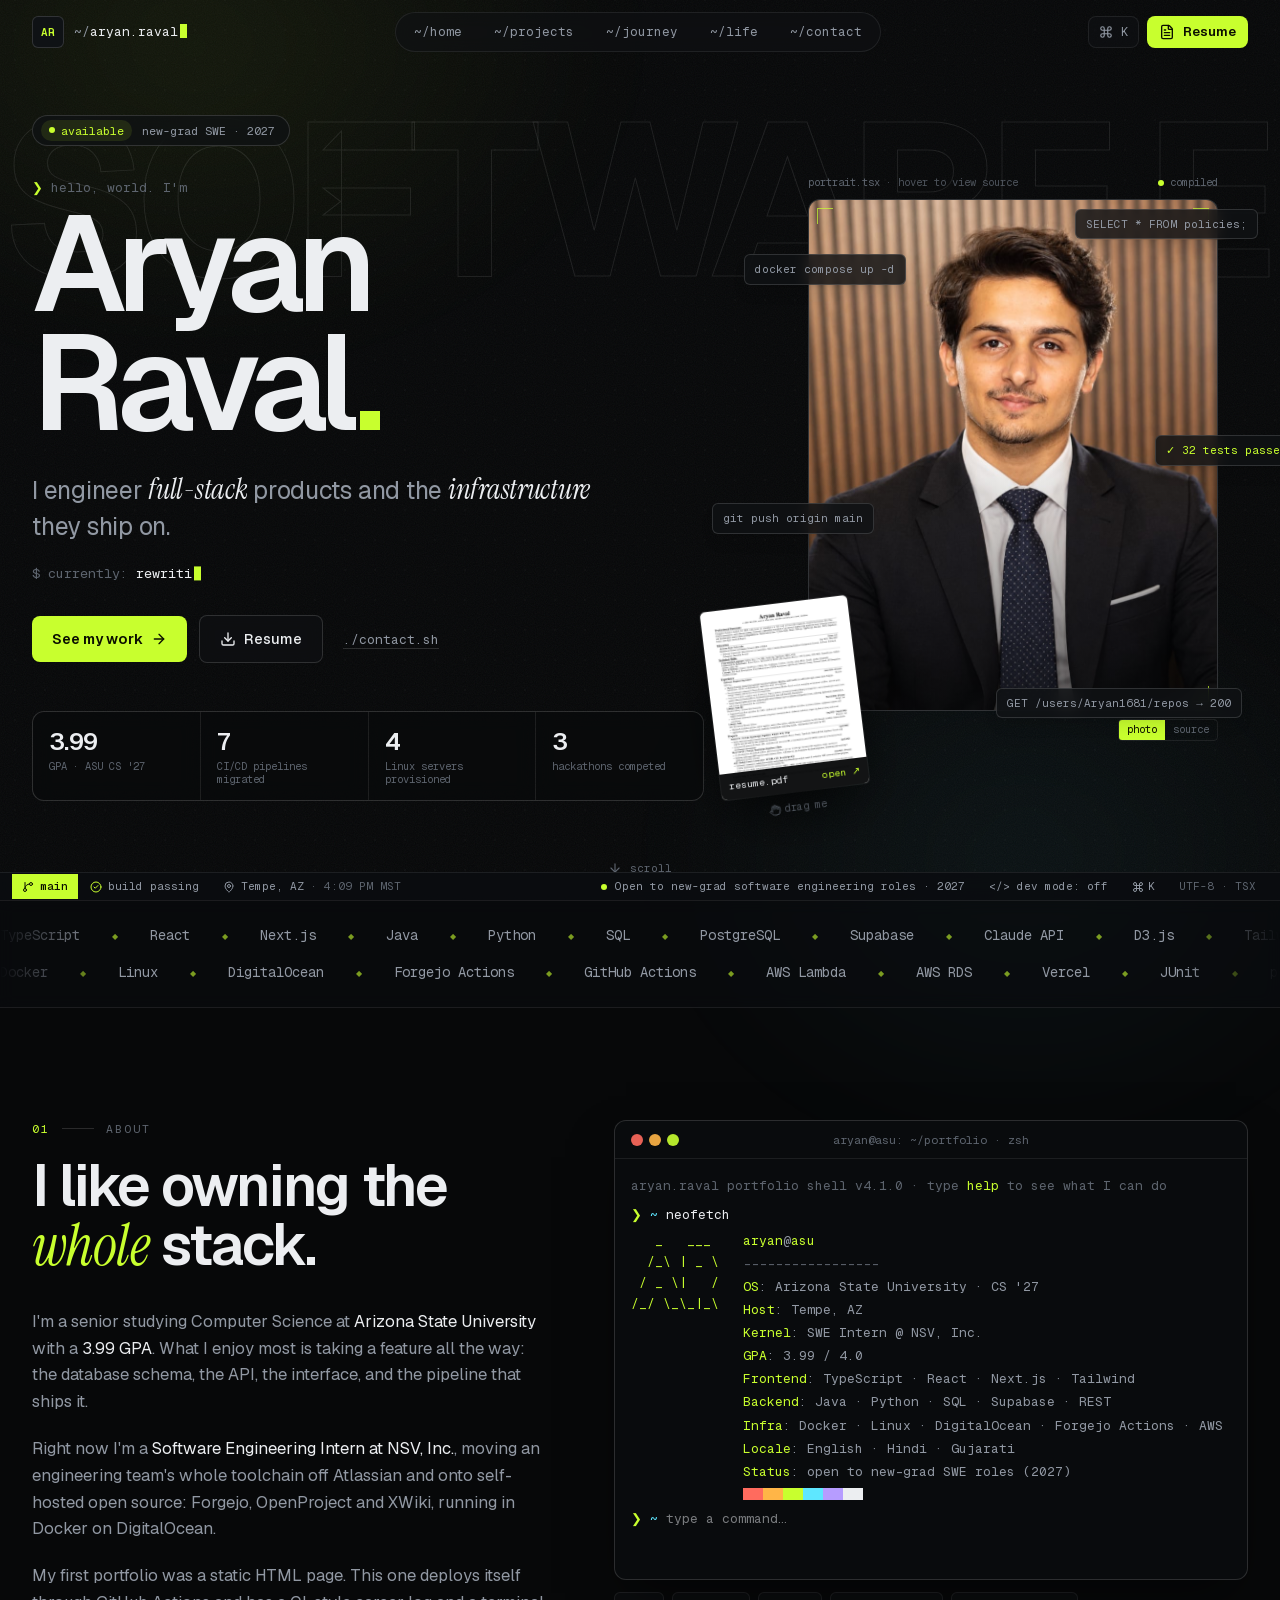
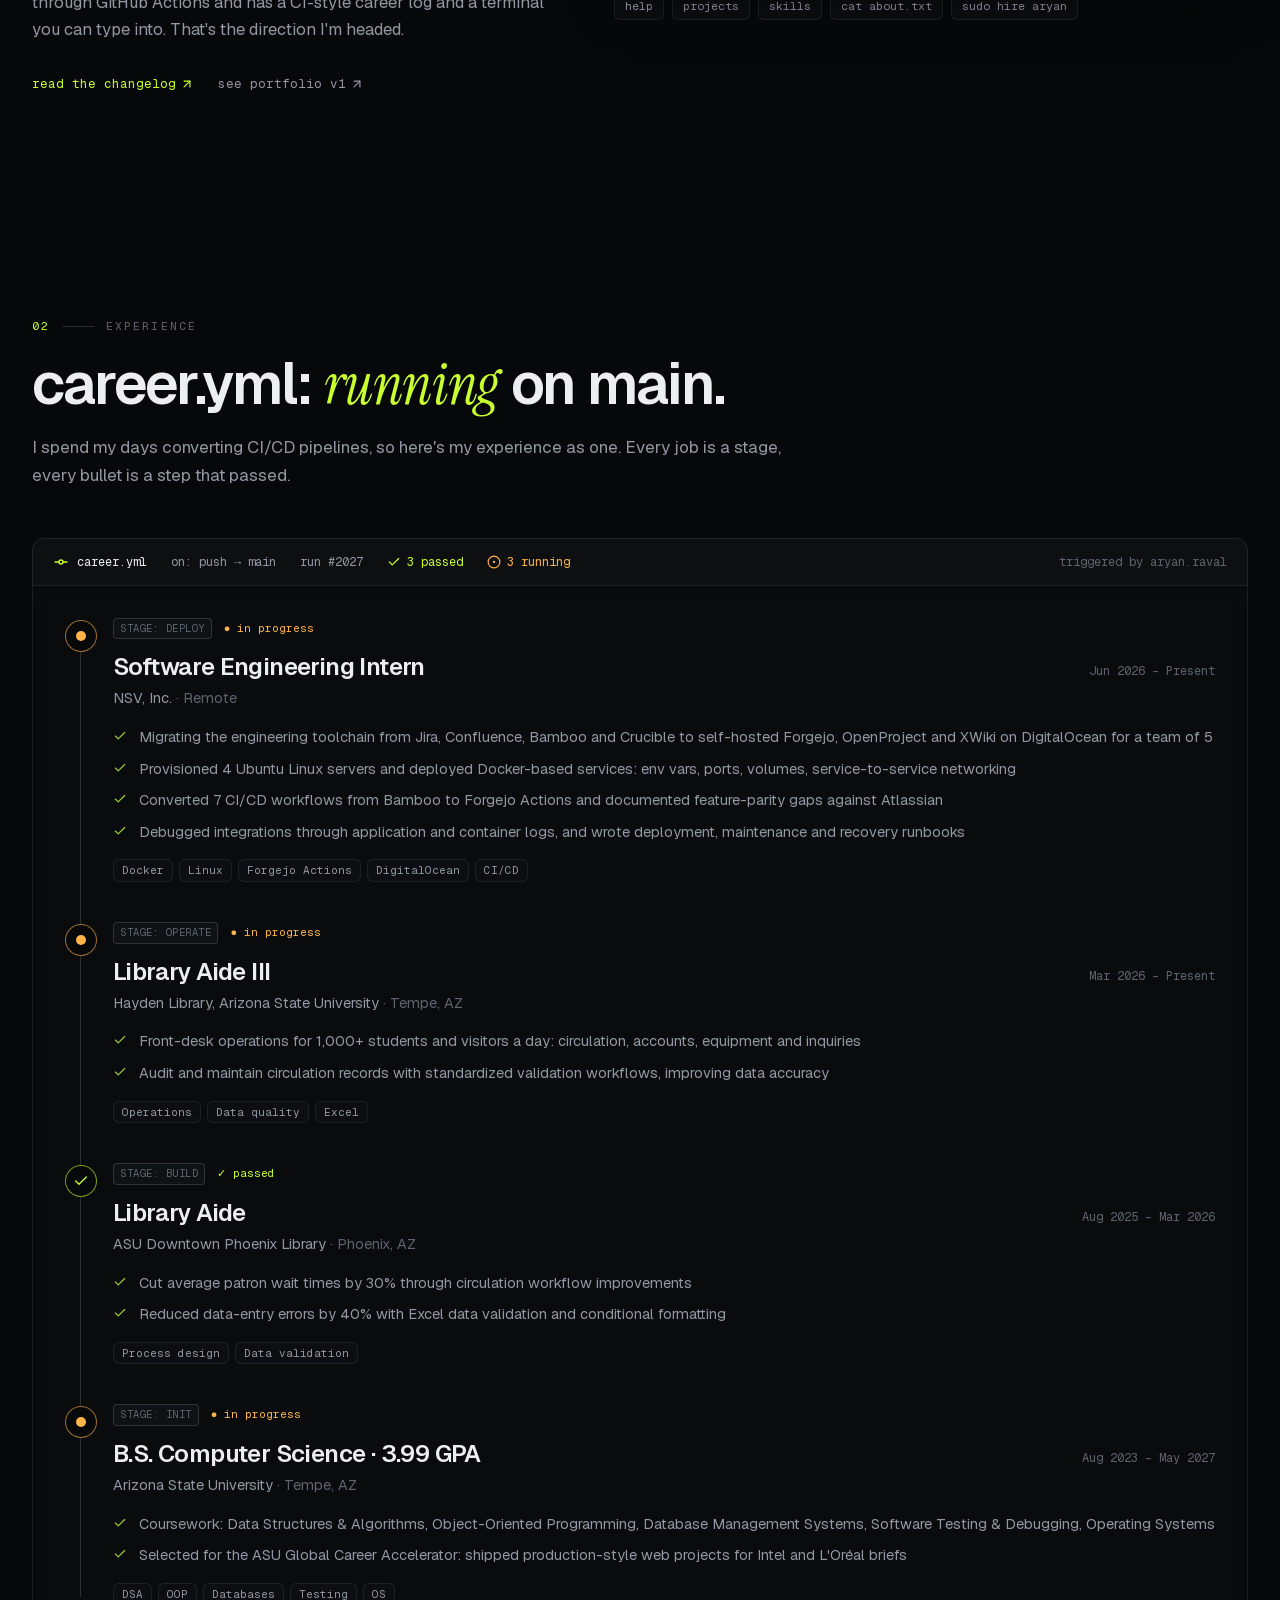
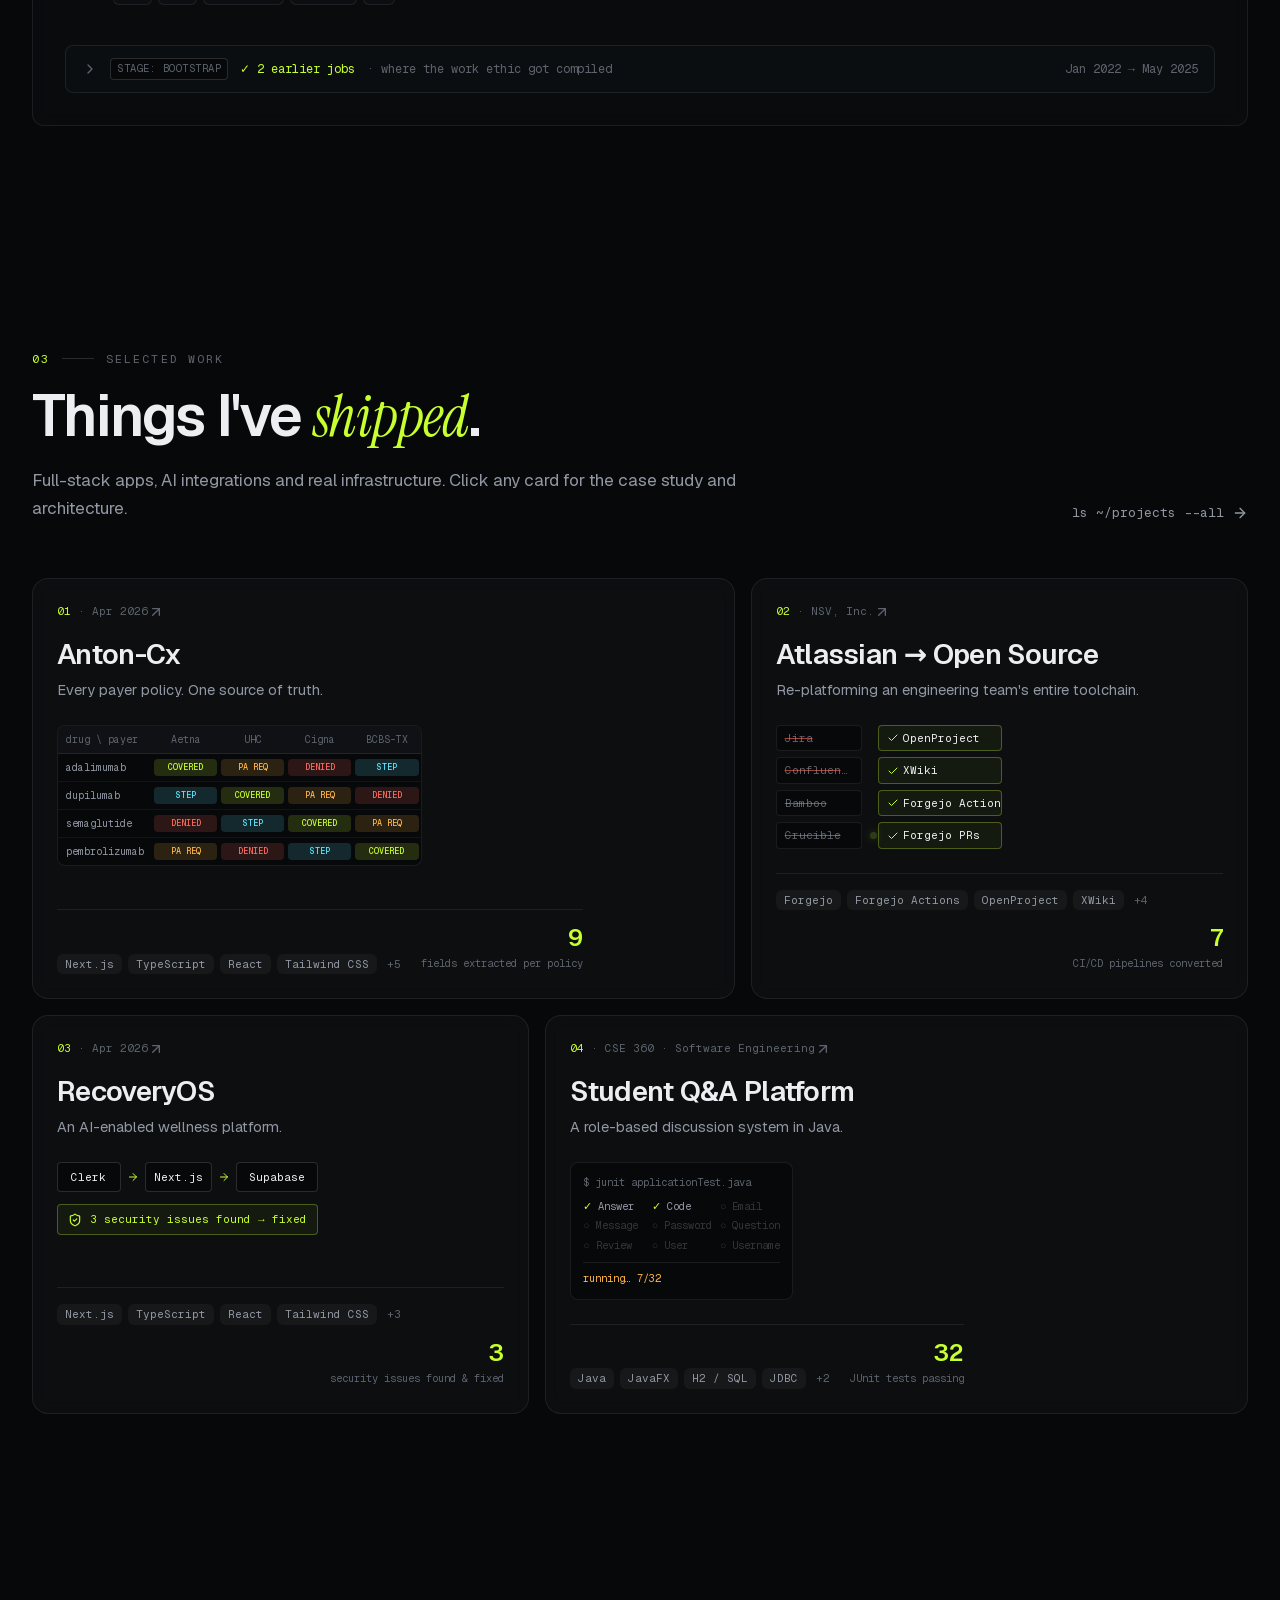
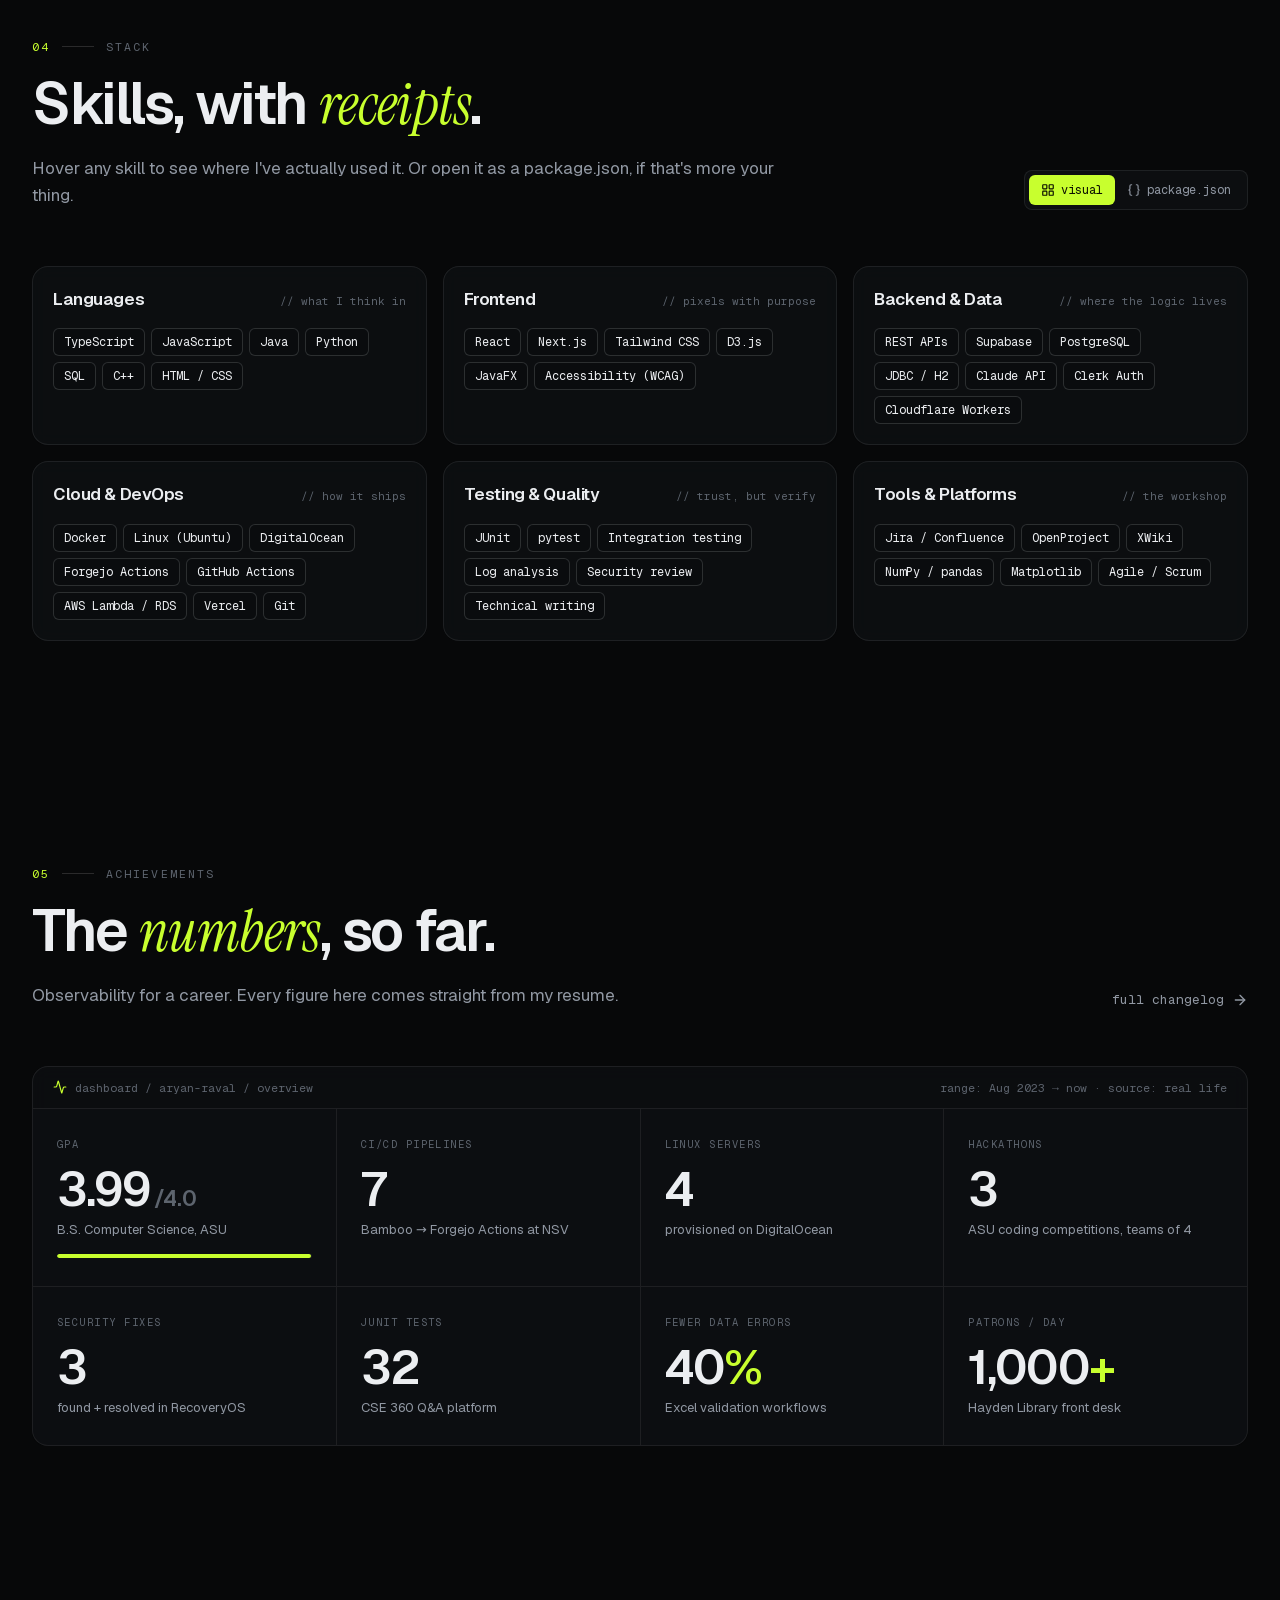
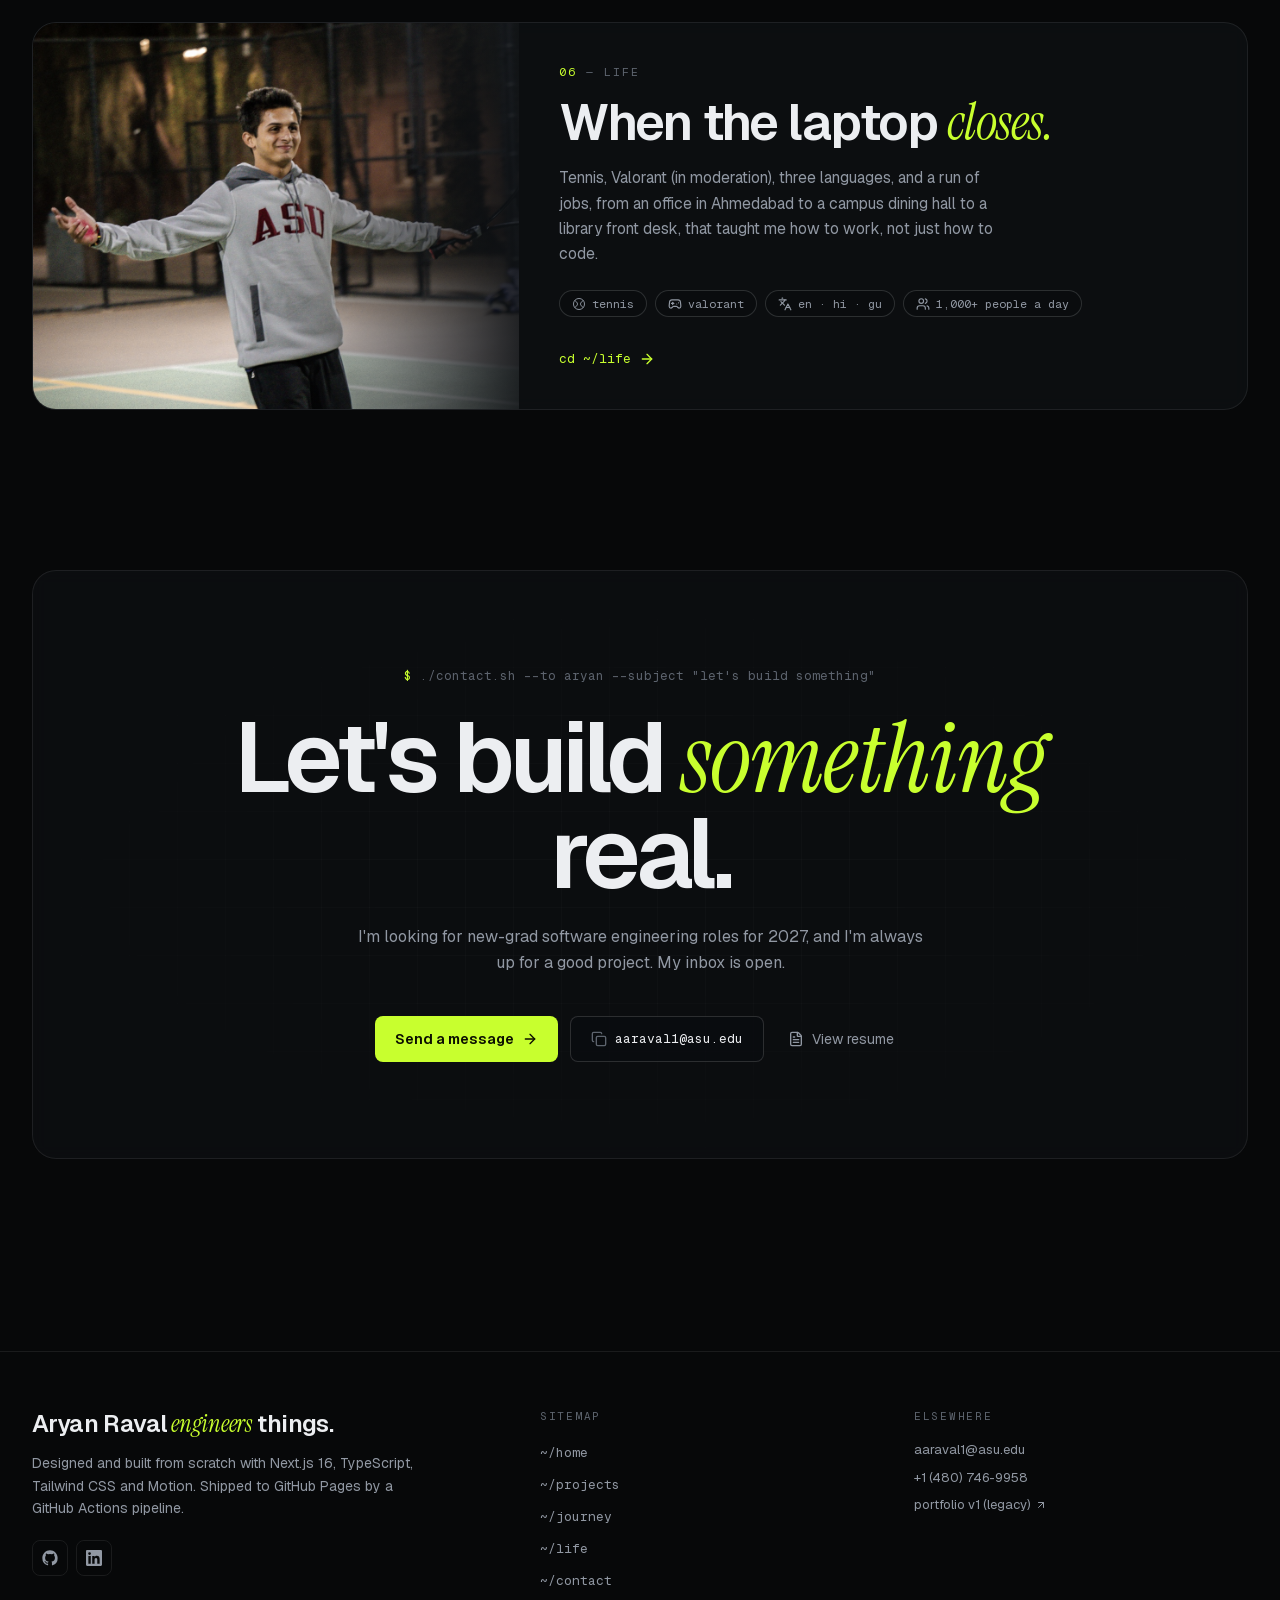
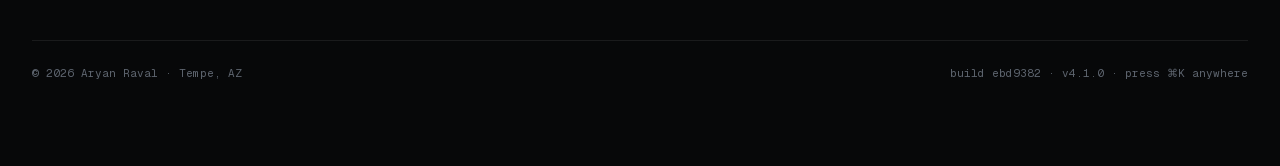
==== commit 91cd60d4: "Deploy ebd9382" ====
--- a/index.html
+++ b/index.html
@@ -1 +1 @@
-<!DOCTYPE html><html lang="en" class="T19VSG_variable _8Li5zG_variable o_1SAq_variable"><head><meta charSet="utf-8"/><meta name="viewport" content="width=device-width, initial-scale=1"/><link rel="preload" href="/_next/static/media/797e433ab948586e-s.p.0r6juujl39pe6.woff2" as="font" crossorigin="" type="font/woff2"/><link rel="preload" href="/_next/static/media/7ebf22b5a21034f8-s.p.3j3877k49yy0l.woff2" as="font" crossorigin="" type="font/woff2"/><link rel="preload" href="/_next/static/media/caa3a2e1cccd8315-s.p.0wgildi0cnwt9.woff2" as="font" crossorigin="" type="font/woff2"/><link rel="preload" href="/_next/static/media/e41d5df559864f9e-s.p.1g73gv09-xcb6.woff2" as="font" crossorigin="" type="font/woff2"/><link rel="preload" as="image" href="/images/aryan-portrait.jpg"/><link rel="stylesheet" href="/_next/static/chunks/3q2xig94tih25.css" data-precedence="next"/><link rel="preload" as="script" fetchPriority="low" href="/_next/static/chunks/1ckvzn7sfprko.js"/><script src="/_next/static/chunks/2bzlqb104tejm.js" async=""></script><script src="/_next/static/chunks/2or1riwyasohw.js" async=""></script><script src="/_next/static/chunks/1-fibdkr3wypg.js" async=""></script><script src="/_next/static/chunks/turbopack-3-ry682tkyiqk.js" async=""></script><script src="/_next/static/chunks/42onvq6nokjl2.js" async=""></script><script src="/_next/static/chunks/1m4r3h1qzhj2j.js" async=""></script><script src="/_next/static/chunks/1ka4qujb72j-q.js" async=""></script><script src="/_next/static/chunks/1___6oobgvxcq.js" async=""></script><script src="/_next/static/chunks/3ixcz7sh88nmh.js" async=""></script><script src="/_next/static/chunks/3in9aumicdntz.js" async=""></script><meta name="theme-color" content="#070809"/><meta name="color-scheme" content="dark"/><title>Aryan Raval · Software Engineer</title><meta name="description" content="Aryan Raval: full-stack software engineer and CS senior at Arizona State (3.99 GPA). Next.js, TypeScript, Java, Python, Docker, Linux and CI/CD. SWE Intern at NSV, Inc."/><meta name="author" content="Aryan Raval"/><meta name="keywords" content="Aryan Raval,software engineer,full-stack,Next.js,TypeScript,DevOps,ASU,portfolio"/><meta name="referrer" content="strict-origin-when-cross-origin"/><meta property="og:title" content="Aryan Raval · Software Engineer"/><meta property="og:description" content="Full-stack products and the infrastructure they ship on."/><meta property="og:image" content="https://aryan1681.github.io/images/aryan-portrait.jpg"/><meta property="og:image:width" content="853"/><meta property="og:image:height" content="1280"/><meta property="og:image:alt" content="Aryan Raval"/><meta property="og:type" content="website"/><meta name="twitter:card" content="summary_large_image"/><meta name="twitter:title" content="Aryan Raval · Software Engineer"/><meta name="twitter:description" content="Full-stack products and the infrastructure they ship on."/><meta name="twitter:image" content="https://aryan1681.github.io/images/aryan-portrait.jpg"/><meta name="twitter:image:alt" content="Aryan Raval"/><meta name="twitter:image:width" content="853"/><meta name="twitter:image:height" content="1280"/><link rel="icon" href="/icon.svg?icon.2ribvxsm2359e.svg" sizes="any" type="image/svg+xml"/><meta name="next-size-adjust" content=""/><script>try{if(sessionStorage.getItem("booted"))document.documentElement.setAttribute("data-booted","")}catch(e){}</script><script src="/_next/static/chunks/0cz1d0mv5g_q7.js" noModule=""></script></head><body class="grain min-h-dvh"><div hidden=""><!--$--><!--/$--></div><a href="#main" class="sr-only z-[90] rounded-md bg-accent px-3 py-2 text-accent-ink focus:not-sr-only focus:fixed focus:left-4 focus:top-4">Skip to content</a><div id="boot-overlay" aria-hidden="true" class="fixed inset-0 z-[100] flex items-end bg-bg transition-[clip-path] duration-700 ease-[cubic-bezier(.77,0,.18,1)]" style="clip-path:inset(0 0 0% 0)"><div class="hairline-grid absolute inset-0 opacity-60"></div><div class="relative mx-auto w-full max-w-7xl px-5 pb-14 sm:px-8 sm:pb-20"><p class="mb-6 font-mono text-[11px] uppercase tracking-[0.2em] text-dim">aryan.raval · boot</p><div class="space-y-1.5 font-mono text-[12.5px] sm:text-sm"></div><div class="mt-8 h-px w-full overflow-hidden bg-line"><div class="h-full bg-accent transition-[width] duration-200" style="width:0%"></div></div><div class="mt-3 flex justify-between font-mono text-[10.5px] text-dim"><span>0<!-- -->%</span><span class="pointer-coarse:hidden">press any key to skip</span><span class="hidden pointer-coarse:inline">tap to skip</span></div></div></div><div aria-hidden="true" class="pointer-events-none fixed inset-0 z-0"><canvas class="absolute inset-0"></canvas><div class="absolute -left-[20%] -top-[30%] h-[70vh] w-[70vw] rounded-full bg-[radial-gradient(closest-side,rgb(200_255_46/0.07),transparent)] blur-2xl"></div><div class="absolute -bottom-[30%] -right-[10%] h-[70vh] w-[60vw] rounded-full bg-[radial-gradient(closest-side,rgb(94_231_255/0.05),transparent)] blur-2xl"></div></div><header class="fixed inset-x-0 top-0 z-40 transition-[background-color,border-color,backdrop-filter] duration-300 border-b border-transparent"><nav class="mx-auto flex h-16 max-w-7xl items-center justify-between px-4 sm:px-6 lg:px-8" aria-label="Main"><a class="group flex items-center gap-2.5" aria-label="Aryan Raval, home" href="/"><span class="grid size-8 place-items-center rounded-md border border-line-2 bg-panel font-mono text-[11px] font-semibold tracking-tight text-accent transition-colors group-hover:border-accent/60">AR</span><span class="hidden whitespace-nowrap font-mono text-[13px] text-muted sm:inline">~/<span class="text-fg">aryan.raval</span><span class="ml-0.5 inline-block h-3.5 w-[7px] translate-y-[2px] animate-blink bg-accent"></span></span></a><ul class="hidden items-center gap-1 rounded-full border border-line bg-panel/60 p-1 backdrop-blur md:flex"><li class="relative"><a class="relative z-10 block rounded-full px-3.5 py-1.5 font-mono text-[12.5px] transition-colors text-accent-ink" href="/">~/<!-- -->home</a><span class="absolute inset-0 rounded-full bg-accent"></span></li><li class="relative"><a class="relative z-10 block rounded-full px-3.5 py-1.5 font-mono text-[12.5px] transition-colors text-muted hover:text-fg" href="/projects/">~/<!-- -->projects</a></li><li class="relative"><a class="relative z-10 block rounded-full px-3.5 py-1.5 font-mono text-[12.5px] transition-colors text-muted hover:text-fg" href="/journey/">~/<!-- -->journey</a></li><li class="relative"><a class="relative z-10 block rounded-full px-3.5 py-1.5 font-mono text-[12.5px] transition-colors text-muted hover:text-fg" href="/life/">~/<!-- -->life</a></li><li class="relative"><a class="relative z-10 block rounded-full px-3.5 py-1.5 font-mono text-[12.5px] transition-colors text-muted hover:text-fg" href="/contact/">~/<!-- -->contact</a></li></ul><div class="flex items-center gap-2"><button class="hidden items-center gap-2 rounded-lg border border-line bg-panel/60 px-2.5 py-1.5 font-mono text-[12px] text-muted transition-colors hover:border-line-2 hover:text-fg sm:flex md:hidden lg:flex" aria-label="Open command palette"><svg xmlns="http://www.w3.org/2000/svg" width="24" height="24" viewBox="0 0 24 24" fill="none" stroke="currentColor" stroke-width="2" stroke-linecap="round" stroke-linejoin="round" class="lucide lucide-command size-3.5" aria-hidden="true"><path d="M15 6v12a3 3 0 1 0 3-3H6a3 3 0 1 0 3 3V6a3 3 0 1 0-3 3h12a3 3 0 1 0-3-3"></path></svg><span>K</span></button><button class="flex items-center gap-2 rounded-lg bg-accent px-3 py-1.5 text-[13px] font-semibold text-accent-ink transition-transform hover:-translate-y-px active:translate-y-0"><svg xmlns="http://www.w3.org/2000/svg" width="24" height="24" viewBox="0 0 24 24" fill="none" stroke="currentColor" stroke-width="2" stroke-linecap="round" stroke-linejoin="round" class="lucide lucide-file-text size-4" aria-hidden="true"><path d="M6 22a2 2 0 0 1-2-2V4a2 2 0 0 1 2-2h8a2.4 2.4 0 0 1 1.704.706l3.588 3.588A2.4 2.4 0 0 1 20 8v12a2 2 0 0 1-2 2z"></path><path d="M14 2v5a1 1 0 0 0 1 1h5"></path><path d="M10 9H8"></path><path d="M16 13H8"></path><path d="M16 17H8"></path></svg><span>Resume</span></button><button class="grid size-9 place-items-center rounded-lg border border-line text-fg md:hidden" aria-label="Open menu" aria-expanded="false"><svg xmlns="http://www.w3.org/2000/svg" width="24" height="24" viewBox="0 0 24 24" fill="none" stroke="currentColor" stroke-width="2" stroke-linecap="round" stroke-linejoin="round" class="lucide lucide-menu size-4" aria-hidden="true"><path d="M4 5h16"></path><path d="M4 12h16"></path><path d="M4 19h16"></path></svg></button></div></nav></header><main id="main" class="relative z-10"><section data-component="Hero" class="relative flex min-h-[100svh] items-center overflow-hidden pb-16 pt-24 lg:pt-20"><div aria-hidden="true" class="text-outline pointer-events-none absolute left-0 top-[16%] select-none whitespace-nowrap text-[22vw] font-bold leading-none tracking-[-0.06em] lg:top-[10%] lg:text-[17vw]" style="transform:none">SOFTWARE ENGINEER · FULL STACK · DEVOPS ·</div><div class="relative mx-auto grid grid-cols-1 w-full max-w-7xl items-center gap-14 px-4 sm:px-6 lg:grid-cols-[1.2fr_0.8fr] lg:gap-10 lg:px-8"><div style="opacity:1"><div class="inline-flex items-center gap-2.5 rounded-full border border-line-2 bg-panel/70 py-1 pl-2 pr-3.5 font-mono text-[11.5px] text-muted backdrop-blur" style="opacity:0;transform:translateY(10px)"><span class="flex items-center gap-1.5 rounded-full bg-accent/10 px-2 py-0.5 text-accent"><span class="size-1.5 animate-pulse-dot rounded-full bg-accent"></span> available</span>new-grad SWE · 2027</div><p class="mt-8 font-mono text-[13px] text-dim"><span class="text-accent">❯</span> hello, world. I&#x27;m</p><h1 class="mt-2 text-[clamp(3.6rem,11vw,8.4rem)] font-semibold leading-[0.88] tracking-[-0.055em]"><span class="block" aria-label="Aryan"><span aria-hidden="true">Aryan</span></span><span class="block"><span aria-label="Raval"><span aria-hidden="true">Raval</span></span><span class="text-accent">.</span></span></h1><p class="mt-7 max-w-xl text-[clamp(1.2rem,2.2vw,1.55rem)] leading-snug tracking-[-0.01em] text-muted">I engineer <span class="serif-accent text-[1.15em] text-fg">full-stack</span> products and the<!-- --> <span class="serif-accent text-[1.15em] text-fg">infrastructure</span> they ship on.</p><p class="mt-5 min-h-[3em] font-mono text-[13px] text-muted sm:min-h-0 sm:text-[13.5px]"><span class="text-dim">$ currently:</span> <span class="text-fg">migrating Atlassian → self-hosted open source @ NSV<span class="ml-0.5 inline-block h-[1.05em] w-[0.5em] translate-y-[0.18em] animate-blink bg-accent" aria-hidden="true"></span></span></p><div class="mt-8 flex flex-wrap items-center gap-3"><a class="group inline-flex items-center gap-2 rounded-lg bg-accent px-5 py-3 text-[14.5px] font-semibold text-accent-ink transition-transform hover:-translate-y-0.5" href="/projects/">See my work <svg xmlns="http://www.w3.org/2000/svg" width="24" height="24" viewBox="0 0 24 24" fill="none" stroke="currentColor" stroke-width="2" stroke-linecap="round" stroke-linejoin="round" class="lucide lucide-arrow-right size-4 transition-transform group-hover:translate-x-0.5" aria-hidden="true"><path d="M5 12h14"></path><path d="m12 5 7 7-7 7"></path></svg></a><a href="/resume/Aryan_Raval_Resume.pdf" download="Aryan_Raval_Resume.pdf" class="inline-flex items-center gap-2 rounded-lg border border-line-2 bg-panel/60 px-5 py-3 text-[14.5px] font-medium text-fg backdrop-blur transition-colors hover:border-accent/50"><svg xmlns="http://www.w3.org/2000/svg" width="24" height="24" viewBox="0 0 24 24" fill="none" stroke="currentColor" stroke-width="2" stroke-linecap="round" stroke-linejoin="round" class="lucide lucide-download size-4" aria-hidden="true"><path d="M12 15V3"></path><path d="M21 15v4a2 2 0 0 1-2 2H5a2 2 0 0 1-2-2v-4"></path><path d="m7 10 5 5 5-5"></path></svg> Resume</a><a class="px-2 py-3 font-mono text-[13px] text-muted underline decoration-line-2 underline-offset-4 hover:text-accent" href="/contact/">./contact.sh</a></div><dl class="mt-12 grid max-w-2xl grid-cols-2 gap-px overflow-hidden rounded-xl border border-line bg-line sm:grid-cols-4"><div class="bg-bg/90 px-4 py-3.5 backdrop-blur" style="opacity:0;transform:translateY(8px)"><dt class="sr-only">GPA · ASU CS &#x27;27</dt><dd><span class="block text-2xl font-semibold tracking-tight">3.99</span><span class="mt-0.5 block font-mono text-[10.5px] leading-tight text-dim">GPA · ASU CS &#x27;27</span></dd></div><div class="bg-bg/90 px-4 py-3.5 backdrop-blur" style="opacity:0;transform:translateY(8px)"><dt class="sr-only">CI/CD pipelines migrated</dt><dd><span class="block text-2xl font-semibold tracking-tight">7</span><span class="mt-0.5 block font-mono text-[10.5px] leading-tight text-dim">CI/CD pipelines migrated</span></dd></div><div class="bg-bg/90 px-4 py-3.5 backdrop-blur" style="opacity:0;transform:translateY(8px)"><dt class="sr-only">Linux servers provisioned</dt><dd><span class="block text-2xl font-semibold tracking-tight">4</span><span class="mt-0.5 block font-mono text-[10.5px] leading-tight text-dim">Linux servers provisioned</span></dd></div><div class="bg-bg/90 px-4 py-3.5 backdrop-blur" style="opacity:0;transform:translateY(8px)"><dt class="sr-only">hackathons competed</dt><dd><span class="block text-2xl font-semibold tracking-tight">3</span><span class="mt-0.5 block font-mono text-[10.5px] leading-tight text-dim">hackathons competed</span></dd></div></dl></div><div class="relative mx-auto w-full max-w-[340px] sm:max-w-[380px] lg:max-w-[410px]"><div class="pointer-events-none absolute z-10 hidden xl:block -left-16 top-[14%]" aria-hidden="true" style="transform:none"><div class="animate-float" style="animation-delay:0s;opacity:0;transform:scale(0.9)"><span class="block whitespace-nowrap rounded-md border border-line-2 bg-panel/80 px-2.5 py-1.5 font-mono text-[11px] text-muted shadow-lg backdrop-blur">docker compose up -d</span></div></div><div class="pointer-events-none absolute z-10 hidden xl:block -right-10 top-[6%]" aria-hidden="true" style="transform:none"><div class="animate-float" style="animation-delay:1.2s;opacity:0;transform:scale(0.9)"><span class="block whitespace-nowrap rounded-md border border-line-2 bg-panel/80 px-2.5 py-1.5 font-mono text-[11px] text-muted shadow-lg backdrop-blur">SELECT * FROM policies;</span></div></div><div class="pointer-events-none absolute z-10 hidden xl:block -right-20 top-[46%]" aria-hidden="true" style="transform:none"><div class="animate-float" style="animation-delay:0.6s;opacity:0;transform:scale(0.9)"><span class="block whitespace-nowrap rounded-md border border-line-2 bg-panel/80 px-2.5 py-1.5 font-mono text-[11px] text-muted shadow-lg backdrop-blur"><span class="text-accent">✓ 32 tests passed</span></span></div></div><div class="pointer-events-none absolute z-10 hidden xl:block -left-24 top-[58%]" aria-hidden="true" style="transform:none"><div class="animate-float" style="animation-delay:1.8s;opacity:0;transform:scale(0.9)"><span class="block whitespace-nowrap rounded-md border border-line-2 bg-panel/80 px-2.5 py-1.5 font-mono text-[11px] text-muted shadow-lg backdrop-blur">git push origin main</span></div></div><div class="pointer-events-none absolute z-10 hidden xl:block -right-6 bottom-[4%]" aria-hidden="true" style="transform:none"><div class="animate-float" style="animation-delay:2.4s;opacity:0;transform:scale(0.9)"><span class="block whitespace-nowrap rounded-md border border-line-2 bg-panel/80 px-2.5 py-1.5 font-mono text-[11px] text-muted shadow-lg backdrop-blur">GET /users/Aryan1681/repos → 200</span></div></div><div style="opacity:0;transform:scale(0.96)"><div class="relative" style="perspective:1200px"><div class="relative" style="transform-style:preserve-3d;transform:none"><div class="mb-2 flex items-center justify-between font-mono text-[10.5px] text-dim"><span>portrait.tsx</span><span class="flex items-center gap-1.5"><span class="size-1.5 rounded-full animate-blink bg-amber"></span>rendering source</span></div><div class="relative aspect-[4/5] w-full cursor-crosshair overflow-hidden rounded-xl border border-line-2 bg-panel [transition:--lens_.35s_cubic-bezier(.22,1,.36,1)]" role="img" aria-label="Portrait of Aryan Raval in a navy suit"><img alt="" decoding="async" data-nimg="fill" class="object-cover object-[50%_20%]" style="position:absolute;height:100%;width:100%;left:0;top:0;right:0;bottom:0;color:transparent" src="/images/aryan-portrait.jpg"/><div class="pointer-events-none absolute inset-0 bg-gradient-to-t from-bg/60 via-transparent to-transparent"></div><div class="absolute inset-0 bg-bg"><canvas class="absolute inset-0"></canvas></div><span class="pointer-events-none absolute size-4 border-accent/70 left-2 top-2 border-l border-t"></span><span class="pointer-events-none absolute size-4 border-accent/70 right-2 top-2 border-r border-t"></span><span class="pointer-events-none absolute size-4 border-accent/70 bottom-2 left-2 border-b border-l"></span><span class="pointer-events-none absolute size-4 border-accent/70 bottom-2 right-2 border-b border-r"></span></div><div class="mt-2 flex items-center justify-end font-mono text-[10.5px] text-dim"><span class="flex overflow-hidden rounded border border-line"><button class="px-2 py-0.5 bg-accent text-accent-ink" aria-pressed="true">photo</button><button class="px-2 py-0.5 hover:text-fg" aria-pressed="false">source</button></span></div></div></div></div><button type="button" class="group z-20 cursor-grab touch-none select-none absolute -bottom-6 -left-6 sm:-left-20 lg:-left-24" aria-label="Open resume (you can also drag it around)" draggable="false" style="opacity:0;transform:translateY(40px) rotate(-14deg);-webkit-touch-callout:none;-webkit-user-select:none;user-select:none;touch-action:none"><div class="animate-float"><div class="relative w-[118px] overflow-hidden rounded-[5px] bg-white p-1 shadow-[0_24px_60px_-12px_rgb(0_0_0/0.8),0_0_0_1px_rgb(255_255_255/0.1)] sm:w-[148px]"><img alt="" draggable="false" loading="lazy" width="300" height="388" decoding="async" data-nimg="1" class="pointer-events-none h-auto w-full" style="color:transparent" src="/resume/resume-preview.jpg"/><div class="absolute inset-x-0 bottom-0 flex items-center justify-between bg-bg/95 px-2 py-1.5 font-mono text-[9.5px] text-fg"><span class="truncate">resume.pdf</span><span class="text-accent">open ↗</span></div></div><p class="mt-2 flex items-center justify-center gap-1 font-mono text-[10px] text-dim opacity-80 transition-opacity group-hover:opacity-100"><svg xmlns="http://www.w3.org/2000/svg" width="24" height="24" viewBox="0 0 24 24" fill="none" stroke="currentColor" stroke-width="2" stroke-linecap="round" stroke-linejoin="round" class="lucide lucide-hand size-3" aria-hidden="true"><path d="M18 11V6a2 2 0 0 0-2-2a2 2 0 0 0-2 2"></path><path d="M14 10V4a2 2 0 0 0-2-2a2 2 0 0 0-2 2v2"></path><path d="M10 10.5V6a2 2 0 0 0-2-2a2 2 0 0 0-2 2v8"></path><path d="M18 8a2 2 0 1 1 4 0v6a8 8 0 0 1-8 8h-2c-2.8 0-4.5-.86-5.99-2.34l-3.6-3.6a2 2 0 0 1 2.83-2.82L7 15"></path></svg> drag me</p></div></button></div></div><a href="#about" class="absolute bottom-6 left-1/2 hidden -translate-x-1/2 items-center gap-2 font-mono text-[11px] text-dim hover:text-fg lg:flex" style="opacity:1"><svg xmlns="http://www.w3.org/2000/svg" width="24" height="24" viewBox="0 0 24 24" fill="none" stroke="currentColor" stroke-width="2" stroke-linecap="round" stroke-linejoin="round" class="lucide lucide-arrow-down size-3.5 animate-bounce" aria-hidden="true"><path d="M12 5v14"></path><path d="m19 12-7 7-7-7"></path></svg> scroll</a></section><section aria-label="Technologies I work with" data-component="TechMarquee" class="relative space-y-4 border-y border-line bg-bg-2/60 py-6 backdrop-blur-sm"><div class="mask-fade-x flex overflow-hidden"><ul class="flex shrink-0 items-center gap-8 pr-8 hover:[animation-play-state:paused] animate-marquee"><li class="flex items-center gap-8 whitespace-nowrap font-mono text-[13px] text-muted sm:text-[14px]" aria-hidden="false"><span class="transition-colors hover:text-accent">TypeScript</span><span class="text-[8px] text-accent/60">◆</span></li><li class="flex items-center gap-8 whitespace-nowrap font-mono text-[13px] text-muted sm:text-[14px]" aria-hidden="false"><span class="transition-colors hover:text-accent">React</span><span class="text-[8px] text-accent/60">◆</span></li><li class="flex items-center gap-8 whitespace-nowrap font-mono text-[13px] text-muted sm:text-[14px]" aria-hidden="false"><span class="transition-colors hover:text-accent">Next.js</span><span class="text-[8px] text-accent/60">◆</span></li><li class="flex items-center gap-8 whitespace-nowrap font-mono text-[13px] text-muted sm:text-[14px]" aria-hidden="false"><span class="transition-colors hover:text-accent">Java</span><span class="text-[8px] text-accent/60">◆</span></li><li class="flex items-center gap-8 whitespace-nowrap font-mono text-[13px] text-muted sm:text-[14px]" aria-hidden="false"><span class="transition-colors hover:text-accent">Python</span><span class="text-[8px] text-accent/60">◆</span></li><li class="flex items-center gap-8 whitespace-nowrap font-mono text-[13px] text-muted sm:text-[14px]" aria-hidden="false"><span class="transition-colors hover:text-accent">SQL</span><span class="text-[8px] text-accent/60">◆</span></li><li class="flex items-center gap-8 whitespace-nowrap font-mono text-[13px] text-muted sm:text-[14px]" aria-hidden="false"><span class="transition-colors hover:text-accent">PostgreSQL</span><span class="text-[8px] text-accent/60">◆</span></li><li class="flex items-center gap-8 whitespace-nowrap font-mono text-[13px] text-muted sm:text-[14px]" aria-hidden="false"><span class="transition-colors hover:text-accent">Supabase</span><span class="text-[8px] text-accent/60">◆</span></li><li class="flex items-center gap-8 whitespace-nowrap font-mono text-[13px] text-muted sm:text-[14px]" aria-hidden="false"><span class="transition-colors hover:text-accent">Claude API</span><span class="text-[8px] text-accent/60">◆</span></li><li class="flex items-center gap-8 whitespace-nowrap font-mono text-[13px] text-muted sm:text-[14px]" aria-hidden="false"><span class="transition-colors hover:text-accent">D3.js</span><span class="text-[8px] text-accent/60">◆</span></li><li class="flex items-center gap-8 whitespace-nowrap font-mono text-[13px] text-muted sm:text-[14px]" aria-hidden="false"><span class="transition-colors hover:text-accent">Tailwind CSS</span><span class="text-[8px] text-accent/60">◆</span></li><li class="flex items-center gap-8 whitespace-nowrap font-mono text-[13px] text-muted sm:text-[14px]" aria-hidden="false"><span class="transition-colors hover:text-accent">REST APIs</span><span class="text-[8px] text-accent/60">◆</span></li><li class="flex items-center gap-8 whitespace-nowrap font-mono text-[13px] text-muted sm:text-[14px]" aria-hidden="true"><span class="transition-colors hover:text-accent">TypeScript</span><span class="text-[8px] text-accent/60">◆</span></li><li class="flex items-center gap-8 whitespace-nowrap font-mono text-[13px] text-muted sm:text-[14px]" aria-hidden="true"><span class="transition-colors hover:text-accent">React</span><span class="text-[8px] text-accent/60">◆</span></li><li class="flex items-center gap-8 whitespace-nowrap font-mono text-[13px] text-muted sm:text-[14px]" aria-hidden="true"><span class="transition-colors hover:text-accent">Next.js</span><span class="text-[8px] text-accent/60">◆</span></li><li class="flex items-center gap-8 whitespace-nowrap font-mono text-[13px] text-muted sm:text-[14px]" aria-hidden="true"><span class="transition-colors hover:text-accent">Java</span><span class="text-[8px] text-accent/60">◆</span></li><li class="flex items-center gap-8 whitespace-nowrap font-mono text-[13px] text-muted sm:text-[14px]" aria-hidden="true"><span class="transition-colors hover:text-accent">Python</span><span class="text-[8px] text-accent/60">◆</span></li><li class="flex items-center gap-8 whitespace-nowrap font-mono text-[13px] text-muted sm:text-[14px]" aria-hidden="true"><span class="transition-colors hover:text-accent">SQL</span><span class="text-[8px] text-accent/60">◆</span></li><li class="flex items-center gap-8 whitespace-nowrap font-mono text-[13px] text-muted sm:text-[14px]" aria-hidden="true"><span class="transition-colors hover:text-accent">PostgreSQL</span><span class="text-[8px] text-accent/60">◆</span></li><li class="flex items-center gap-8 whitespace-nowrap font-mono text-[13px] text-muted sm:text-[14px]" aria-hidden="true"><span class="transition-colors hover:text-accent">Supabase</span><span class="text-[8px] text-accent/60">◆</span></li><li class="flex items-center gap-8 whitespace-nowrap font-mono text-[13px] text-muted sm:text-[14px]" aria-hidden="true"><span class="transition-colors hover:text-accent">Claude API</span><span class="text-[8px] text-accent/60">◆</span></li><li class="flex items-center gap-8 whitespace-nowrap font-mono text-[13px] text-muted sm:text-[14px]" aria-hidden="true"><span class="transition-colors hover:text-accent">D3.js</span><span class="text-[8px] text-accent/60">◆</span></li><li class="flex items-center gap-8 whitespace-nowrap font-mono text-[13px] text-muted sm:text-[14px]" aria-hidden="true"><span class="transition-colors hover:text-accent">Tailwind CSS</span><span class="text-[8px] text-accent/60">◆</span></li><li class="flex items-center gap-8 whitespace-nowrap font-mono text-[13px] text-muted sm:text-[14px]" aria-hidden="true"><span class="transition-colors hover:text-accent">REST APIs</span><span class="text-[8px] text-accent/60">◆</span></li></ul></div><div class="mask-fade-x flex overflow-hidden"><ul class="flex shrink-0 items-center gap-8 pr-8 hover:[animation-play-state:paused] animate-marquee-rev"><li class="flex items-center gap-8 whitespace-nowrap font-mono text-[13px] text-muted sm:text-[14px]" aria-hidden="false"><span class="transition-colors hover:text-accent">Docker</span><span class="text-[8px] text-accent/60">◆</span></li><li class="flex items-center gap-8 whitespace-nowrap font-mono text-[13px] text-muted sm:text-[14px]" aria-hidden="false"><span class="transition-colors hover:text-accent">Linux</span><span class="text-[8px] text-accent/60">◆</span></li><li class="flex items-center gap-8 whitespace-nowrap font-mono text-[13px] text-muted sm:text-[14px]" aria-hidden="false"><span class="transition-colors hover:text-accent">DigitalOcean</span><span class="text-[8px] text-accent/60">◆</span></li><li class="flex items-center gap-8 whitespace-nowrap font-mono text-[13px] text-muted sm:text-[14px]" aria-hidden="false"><span class="transition-colors hover:text-accent">Forgejo Actions</span><span class="text-[8px] text-accent/60">◆</span></li><li class="flex items-center gap-8 whitespace-nowrap font-mono text-[13px] text-muted sm:text-[14px]" aria-hidden="false"><span class="transition-colors hover:text-accent">GitHub Actions</span><span class="text-[8px] text-accent/60">◆</span></li><li class="flex items-center gap-8 whitespace-nowrap font-mono text-[13px] text-muted sm:text-[14px]" aria-hidden="false"><span class="transition-colors hover:text-accent">AWS Lambda</span><span class="text-[8px] text-accent/60">◆</span></li><li class="flex items-center gap-8 whitespace-nowrap font-mono text-[13px] text-muted sm:text-[14px]" aria-hidden="false"><span class="transition-colors hover:text-accent">AWS RDS</span><span class="text-[8px] text-accent/60">◆</span></li><li class="flex items-center gap-8 whitespace-nowrap font-mono text-[13px] text-muted sm:text-[14px]" aria-hidden="false"><span class="transition-colors hover:text-accent">Vercel</span><span class="text-[8px] text-accent/60">◆</span></li><li class="flex items-center gap-8 whitespace-nowrap font-mono text-[13px] text-muted sm:text-[14px]" aria-hidden="false"><span class="transition-colors hover:text-accent">JUnit</span><span class="text-[8px] text-accent/60">◆</span></li><li class="flex items-center gap-8 whitespace-nowrap font-mono text-[13px] text-muted sm:text-[14px]" aria-hidden="false"><span class="transition-colors hover:text-accent">pytest</span><span class="text-[8px] text-accent/60">◆</span></li><li class="flex items-center gap-8 whitespace-nowrap font-mono text-[13px] text-muted sm:text-[14px]" aria-hidden="false"><span class="transition-colors hover:text-accent">Git</span><span class="text-[8px] text-accent/60">◆</span></li><li class="flex items-center gap-8 whitespace-nowrap font-mono text-[13px] text-muted sm:text-[14px]" aria-hidden="false"><span class="transition-colors hover:text-accent">C++</span><span class="text-[8px] text-accent/60">◆</span></li><li class="flex items-center gap-8 whitespace-nowrap font-mono text-[13px] text-muted sm:text-[14px]" aria-hidden="true"><span class="transition-colors hover:text-accent">Docker</span><span class="text-[8px] text-accent/60">◆</span></li><li class="flex items-center gap-8 whitespace-nowrap font-mono text-[13px] text-muted sm:text-[14px]" aria-hidden="true"><span class="transition-colors hover:text-accent">Linux</span><span class="text-[8px] text-accent/60">◆</span></li><li class="flex items-center gap-8 whitespace-nowrap font-mono text-[13px] text-muted sm:text-[14px]" aria-hidden="true"><span class="transition-colors hover:text-accent">DigitalOcean</span><span class="text-[8px] text-accent/60">◆</span></li><li class="flex items-center gap-8 whitespace-nowrap font-mono text-[13px] text-muted sm:text-[14px]" aria-hidden="true"><span class="transition-colors hover:text-accent">Forgejo Actions</span><span class="text-[8px] text-accent/60">◆</span></li><li class="flex items-center gap-8 whitespace-nowrap font-mono text-[13px] text-muted sm:text-[14px]" aria-hidden="true"><span class="transition-colors hover:text-accent">GitHub Actions</span><span class="text-[8px] text-accent/60">◆</span></li><li class="flex items-center gap-8 whitespace-nowrap font-mono text-[13px] text-muted sm:text-[14px]" aria-hidden="true"><span class="transition-colors hover:text-accent">AWS Lambda</span><span class="text-[8px] text-accent/60">◆</span></li><li class="flex items-center gap-8 whitespace-nowrap font-mono text-[13px] text-muted sm:text-[14px]" aria-hidden="true"><span class="transition-colors hover:text-accent">AWS RDS</span><span class="text-[8px] text-accent/60">◆</span></li><li class="flex items-center gap-8 whitespace-nowrap font-mono text-[13px] text-muted sm:text-[14px]" aria-hidden="true"><span class="transition-colors hover:text-accent">Vercel</span><span class="text-[8px] text-accent/60">◆</span></li><li class="flex items-center gap-8 whitespace-nowrap font-mono text-[13px] text-muted sm:text-[14px]" aria-hidden="true"><span class="transition-colors hover:text-accent">JUnit</span><span class="text-[8px] text-accent/60">◆</span></li><li class="flex items-center gap-8 whitespace-nowrap font-mono text-[13px] text-muted sm:text-[14px]" aria-hidden="true"><span class="transition-colors hover:text-accent">pytest</span><span class="text-[8px] text-accent/60">◆</span></li><li class="flex items-center gap-8 whitespace-nowrap font-mono text-[13px] text-muted sm:text-[14px]" aria-hidden="true"><span class="transition-colors hover:text-accent">Git</span><span class="text-[8px] text-accent/60">◆</span></li><li class="flex items-center gap-8 whitespace-nowrap font-mono text-[13px] text-muted sm:text-[14px]" aria-hidden="true"><span class="transition-colors hover:text-accent">C++</span><span class="text-[8px] text-accent/60">◆</span></li></ul></div></section><section id="about" data-component="About" class="relative mx-auto max-w-7xl scroll-mt-20 px-4 py-28 sm:px-6 lg:px-8"><div class="grid grid-cols-1 gap-14 lg:grid-cols-[0.9fr_1.1fr] lg:gap-16"><div><div class="max-w-3xl" style="opacity:0;transform:translateY(18px)"><p class="flex items-center gap-3 font-mono text-[11.5px] uppercase tracking-[0.18em] text-dim "><span class="text-accent">01</span><span class="h-px w-8 bg-line-2"></span>about</p><h2 class="mt-5 text-[clamp(2rem,5vw,3.6rem)] font-semibold leading-[1.02] tracking-[-0.035em]"><span>I like owning the </span><span class="serif-accent text-accent">whole</span><span> stack.</span></h2></div><div class="mt-8 space-y-5 text-[16.5px] leading-relaxed text-muted" style="opacity:0;transform:translateY(18px)"><p>I&#x27;m a senior studying Computer Science at <span class="text-fg">Arizona State University</span> with a<!-- --> <span class="text-fg">3.99 GPA</span>. What I enjoy most is taking a feature all the way: the database schema, the API, the interface, and the pipeline that ships it.</p><p>Right now I&#x27;m a <span class="text-fg">Software Engineering Intern at NSV, Inc.</span>, moving an engineering team&#x27;s whole toolchain off Atlassian and onto self-hosted open source: Forgejo, OpenProject and XWiki, running in Docker on DigitalOcean.</p><p>My first portfolio was a static HTML page. This one deploys itself through GitHub Actions and has a CI-style career log and a terminal you can type into. That&#x27;s the direction I&#x27;m headed.</p></div><div class="mt-8 flex flex-wrap gap-x-6 gap-y-2 font-mono text-[12.5px]" style="opacity:0;transform:translateY(18px)"><a class="inline-flex items-center gap-1 text-accent hover:underline" href="/journey/">read the changelog <svg xmlns="http://www.w3.org/2000/svg" width="24" height="24" viewBox="0 0 24 24" fill="none" stroke="currentColor" stroke-width="2" stroke-linecap="round" stroke-linejoin="round" class="lucide lucide-arrow-up-right size-3.5" aria-hidden="true"><path d="M7 7h10v10"></path><path d="M7 17 17 7"></path></svg></a><a href="https://aryan1681.github.io/01-prj-personal-site/" target="_blank" rel="noreferrer" class="inline-flex items-center gap-1 text-muted hover:text-fg">see portfolio v1 <svg xmlns="http://www.w3.org/2000/svg" width="24" height="24" viewBox="0 0 24 24" fill="none" stroke="currentColor" stroke-width="2" stroke-linecap="round" stroke-linejoin="round" class="lucide lucide-arrow-up-right size-3.5" aria-hidden="true"><path d="M7 7h10v10"></path><path d="M7 17 17 7"></path></svg></a></div></div><div style="opacity:0;transform:translateY(18px)"><div><div class="overflow-hidden rounded-xl border border-line-2 bg-[#0a0c0e]/95 shadow-2xl shadow-black/50 backdrop-blur"><div class="flex items-center gap-3 border-b border-line px-4 py-2.5"><div class="flex gap-1.5" aria-hidden="true"><span class="size-3 rounded-full bg-danger/90"></span><span class="size-3 rounded-full bg-amber/90"></span><span class="size-3 rounded-full bg-accent/90"></span></div><p class="flex-1 text-center font-mono text-[11.5px] text-dim">aryan@asu: ~/portfolio · zsh</p><span class="w-12"></span></div><div class="h-[380px] overflow-y-auto px-4 py-3 font-mono text-[12.5px] leading-relaxed text-muted sm:h-[420px] sm:text-[13px]" aria-live="polite"><div class="mt-1 break-words"><span class="text-dim">aryan.raval portfolio shell v4.1.0 · type <span class="text-accent">help</span> to see what I can do</span></div><label class="mt-2 flex items-center gap-2 text-fg"><span class="text-accent">❯</span> <span class="text-cyan">~</span><span class="sr-only">Terminal command</span><input class="flex-1 bg-transparent caret-accent outline-none" autoComplete="off" autoCapitalize="off" spellCheck="false" placeholder="type a command…" value=""/></label></div></div><div class="mt-3 flex flex-wrap gap-2"><button class="rounded-md border border-line bg-panel/60 px-2.5 py-1 font-mono text-[11.5px] text-muted transition-colors hover:border-accent/50 hover:text-accent">help</button><button class="rounded-md border border-line bg-panel/60 px-2.5 py-1 font-mono text-[11.5px] text-muted transition-colors hover:border-accent/50 hover:text-accent">projects</button><button class="rounded-md border border-line bg-panel/60 px-2.5 py-1 font-mono text-[11.5px] text-muted transition-colors hover:border-accent/50 hover:text-accent">skills</button><button class="rounded-md border border-line bg-panel/60 px-2.5 py-1 font-mono text-[11.5px] text-muted transition-colors hover:border-accent/50 hover:text-accent">cat about.txt</button><button class="rounded-md border border-line bg-panel/60 px-2.5 py-1 font-mono text-[11.5px] text-muted transition-colors hover:border-accent/50 hover:text-accent">sudo hire aryan</button></div></div></div></div></section><section id="experience" data-component="Pipeline" class="relative mx-auto max-w-7xl scroll-mt-20 px-4 py-28 sm:px-6 lg:px-8"><div class="max-w-3xl" style="opacity:0;transform:translateY(18px)"><p class="flex items-center gap-3 font-mono text-[11.5px] uppercase tracking-[0.18em] text-dim "><span class="text-accent">02</span><span class="h-px w-8 bg-line-2"></span>experience</p><h2 class="mt-5 text-[clamp(2rem,5vw,3.6rem)] font-semibold leading-[1.02] tracking-[-0.035em]"><span>career.yml: </span><span class="serif-accent text-accent">running</span><span> on main.</span></h2><p class="mt-5 text-[16px] leading-relaxed text-muted sm:text-[17px]">I spend my days converting CI/CD pipelines, so here&#x27;s my experience as one. Every job is a stage, every bullet is a step that passed.</p></div><div class="mt-12" style="opacity:0;transform:translateY(18px)"><div class="flex flex-wrap items-center gap-x-6 gap-y-2 rounded-t-xl border border-line bg-panel/80 px-5 py-3.5 font-mono text-[12px] text-muted backdrop-blur"><span class="flex items-center gap-2 text-fg"><svg xmlns="http://www.w3.org/2000/svg" width="24" height="24" viewBox="0 0 24 24" fill="none" stroke="currentColor" stroke-width="2" stroke-linecap="round" stroke-linejoin="round" class="lucide lucide-git-commit-horizontal lucide-git-commit size-4 text-accent" aria-hidden="true"><circle cx="12" cy="12" r="3"></circle><line x1="3" x2="9" y1="12" y2="12"></line><line x1="15" x2="21" y1="12" y2="12"></line></svg> career.yml</span><span>on: push → main</span><span>run #2027</span><span class="flex items-center gap-1.5 text-accent"><svg xmlns="http://www.w3.org/2000/svg" width="24" height="24" viewBox="0 0 24 24" fill="none" stroke="currentColor" stroke-width="2" stroke-linecap="round" stroke-linejoin="round" class="lucide lucide-check size-3.5" aria-hidden="true"><path d="M20 6 9 17l-5-5"></path></svg> <!-- -->3<!-- --> passed</span><span class="flex items-center gap-1.5 text-amber"><svg xmlns="http://www.w3.org/2000/svg" width="24" height="24" viewBox="0 0 24 24" fill="none" stroke="currentColor" stroke-width="2" stroke-linecap="round" stroke-linejoin="round" class="lucide lucide-circle-dot size-3.5 animate-pulse" aria-hidden="true"><circle cx="12" cy="12" r="1"></circle><circle cx="12" cy="12" r="10"></circle></svg> <!-- -->3<!-- --> running</span><span class="ml-auto hidden text-dim sm:inline">triggered by aryan.raval</span></div></div><div class="rounded-b-xl border-x border-b border-line bg-bg-2/70 px-4 py-8 backdrop-blur sm:px-8"><div class="relative"><div class="absolute bottom-2 left-[15px] top-2 w-px bg-line-2" aria-hidden="true"></div><div class="absolute bottom-2 left-[15px] top-2 w-px origin-top bg-accent shadow-[0_0_12px_rgb(200_255_46/0.6)]" aria-hidden="true" style="transform:scaleY(0)"></div><ol class="relative space-y-10"><li class="relative pl-12" style="opacity:0;transform:translateX(-12px)"><span class="absolute left-0 top-0.5 grid size-8 place-items-center rounded-full border bg-bg border-amber/60 text-amber"><span class="size-2.5 animate-pulse-dot rounded-full bg-amber"></span></span><div class="flex flex-wrap items-baseline gap-x-3 gap-y-1"><span class="rounded border border-line-2 bg-panel px-1.5 py-0.5 font-mono text-[10.5px] uppercase tracking-wider text-dim">stage: <!-- -->deploy</span><span class="font-mono text-[11px] text-amber">● in progress</span></div><div class="mt-3 flex flex-col justify-between gap-1 sm:flex-row sm:items-baseline"><h3 class="text-xl font-semibold tracking-tight sm:text-2xl">Software Engineering Intern</h3><p class="font-mono text-[12px] text-dim">Jun 2026 – Present</p></div><p class="mt-1 text-[14.5px] text-muted">NSV, Inc.<!-- --> <span class="text-dim">· <!-- -->Remote</span></p><ul class="mt-4 space-y-2"><li class="flex gap-3 text-[14.5px] leading-relaxed text-muted"><svg xmlns="http://www.w3.org/2000/svg" width="24" height="24" viewBox="0 0 24 24" fill="none" stroke="currentColor" stroke-width="2" stroke-linecap="round" stroke-linejoin="round" class="lucide lucide-check mt-1 size-3.5 shrink-0 text-accent/80" aria-hidden="true"><path d="M20 6 9 17l-5-5"></path></svg><span>Migrating the engineering toolchain from Jira, Confluence, Bamboo and Crucible to self-hosted Forgejo, OpenProject and XWiki on DigitalOcean for a team of 5</span></li><li class="flex gap-3 text-[14.5px] leading-relaxed text-muted"><svg xmlns="http://www.w3.org/2000/svg" width="24" height="24" viewBox="0 0 24 24" fill="none" stroke="currentColor" stroke-width="2" stroke-linecap="round" stroke-linejoin="round" class="lucide lucide-check mt-1 size-3.5 shrink-0 text-accent/80" aria-hidden="true"><path d="M20 6 9 17l-5-5"></path></svg><span>Provisioned 4 Ubuntu Linux servers and deployed Docker-based services: env vars, ports, volumes, service-to-service networking</span></li><li class="flex gap-3 text-[14.5px] leading-relaxed text-muted"><svg xmlns="http://www.w3.org/2000/svg" width="24" height="24" viewBox="0 0 24 24" fill="none" stroke="currentColor" stroke-width="2" stroke-linecap="round" stroke-linejoin="round" class="lucide lucide-check mt-1 size-3.5 shrink-0 text-accent/80" aria-hidden="true"><path d="M20 6 9 17l-5-5"></path></svg><span>Converted 7 CI/CD workflows from Bamboo to Forgejo Actions and documented feature-parity gaps against Atlassian</span></li><li class="flex gap-3 text-[14.5px] leading-relaxed text-muted"><svg xmlns="http://www.w3.org/2000/svg" width="24" height="24" viewBox="0 0 24 24" fill="none" stroke="currentColor" stroke-width="2" stroke-linecap="round" stroke-linejoin="round" class="lucide lucide-check mt-1 size-3.5 shrink-0 text-accent/80" aria-hidden="true"><path d="M20 6 9 17l-5-5"></path></svg><span>Debugged integrations through application and container logs, and wrote deployment, maintenance and recovery runbooks</span></li></ul><div class="mt-4 flex flex-wrap gap-1.5"><span class="rounded-md border border-line bg-panel/70 px-2 py-0.5 font-mono text-[11px] text-muted">Docker</span><span class="rounded-md border border-line bg-panel/70 px-2 py-0.5 font-mono text-[11px] text-muted">Linux</span><span class="rounded-md border border-line bg-panel/70 px-2 py-0.5 font-mono text-[11px] text-muted">Forgejo Actions</span><span class="rounded-md border border-line bg-panel/70 px-2 py-0.5 font-mono text-[11px] text-muted">DigitalOcean</span><span class="rounded-md border border-line bg-panel/70 px-2 py-0.5 font-mono text-[11px] text-muted">CI/CD</span></div></li><li class="relative pl-12" style="opacity:0;transform:translateX(-12px)"><span class="absolute left-0 top-0.5 grid size-8 place-items-center rounded-full border bg-bg border-amber/60 text-amber"><span class="size-2.5 animate-pulse-dot rounded-full bg-amber"></span></span><div class="flex flex-wrap items-baseline gap-x-3 gap-y-1"><span class="rounded border border-line-2 bg-panel px-1.5 py-0.5 font-mono text-[10.5px] uppercase tracking-wider text-dim">stage: <!-- -->operate</span><span class="font-mono text-[11px] text-amber">● in progress</span></div><div class="mt-3 flex flex-col justify-between gap-1 sm:flex-row sm:items-baseline"><h3 class="text-xl font-semibold tracking-tight sm:text-2xl">Library Aide III</h3><p class="font-mono text-[12px] text-dim">Mar 2026 – Present</p></div><p class="mt-1 text-[14.5px] text-muted">Hayden Library, Arizona State University<!-- --> <span class="text-dim">· <!-- -->Tempe, AZ</span></p><ul class="mt-4 space-y-2"><li class="flex gap-3 text-[14.5px] leading-relaxed text-muted"><svg xmlns="http://www.w3.org/2000/svg" width="24" height="24" viewBox="0 0 24 24" fill="none" stroke="currentColor" stroke-width="2" stroke-linecap="round" stroke-linejoin="round" class="lucide lucide-check mt-1 size-3.5 shrink-0 text-accent/80" aria-hidden="true"><path d="M20 6 9 17l-5-5"></path></svg><span>Front-desk operations for 1,000+ students and visitors a day: circulation, accounts, equipment and inquiries</span></li><li class="flex gap-3 text-[14.5px] leading-relaxed text-muted"><svg xmlns="http://www.w3.org/2000/svg" width="24" height="24" viewBox="0 0 24 24" fill="none" stroke="currentColor" stroke-width="2" stroke-linecap="round" stroke-linejoin="round" class="lucide lucide-check mt-1 size-3.5 shrink-0 text-accent/80" aria-hidden="true"><path d="M20 6 9 17l-5-5"></path></svg><span>Audit and maintain circulation records with standardized validation workflows, improving data accuracy</span></li></ul><div class="mt-4 flex flex-wrap gap-1.5"><span class="rounded-md border border-line bg-panel/70 px-2 py-0.5 font-mono text-[11px] text-muted">Operations</span><span class="rounded-md border border-line bg-panel/70 px-2 py-0.5 font-mono text-[11px] text-muted">Data quality</span><span class="rounded-md border border-line bg-panel/70 px-2 py-0.5 font-mono text-[11px] text-muted">Excel</span></div></li><li class="relative pl-12" style="opacity:0;transform:translateX(-12px)"><span class="absolute left-0 top-0.5 grid size-8 place-items-center rounded-full border bg-bg border-accent/60 text-accent"><svg xmlns="http://www.w3.org/2000/svg" width="24" height="24" viewBox="0 0 24 24" fill="none" stroke="currentColor" stroke-width="2" stroke-linecap="round" stroke-linejoin="round" class="lucide lucide-check size-4" aria-hidden="true"><path d="M20 6 9 17l-5-5"></path></svg></span><div class="flex flex-wrap items-baseline gap-x-3 gap-y-1"><span class="rounded border border-line-2 bg-panel px-1.5 py-0.5 font-mono text-[10.5px] uppercase tracking-wider text-dim">stage: <!-- -->build</span><span class="font-mono text-[11px] text-accent">✓ passed</span></div><div class="mt-3 flex flex-col justify-between gap-1 sm:flex-row sm:items-baseline"><h3 class="text-xl font-semibold tracking-tight sm:text-2xl">Library Aide</h3><p class="font-mono text-[12px] text-dim">Aug 2025 – Mar 2026</p></div><p class="mt-1 text-[14.5px] text-muted">ASU Downtown Phoenix Library<!-- --> <span class="text-dim">· <!-- -->Phoenix, AZ</span></p><ul class="mt-4 space-y-2"><li class="flex gap-3 text-[14.5px] leading-relaxed text-muted"><svg xmlns="http://www.w3.org/2000/svg" width="24" height="24" viewBox="0 0 24 24" fill="none" stroke="currentColor" stroke-width="2" stroke-linecap="round" stroke-linejoin="round" class="lucide lucide-check mt-1 size-3.5 shrink-0 text-accent/80" aria-hidden="true"><path d="M20 6 9 17l-5-5"></path></svg><span>Cut average patron wait times by 30% through circulation workflow improvements</span></li><li class="flex gap-3 text-[14.5px] leading-relaxed text-muted"><svg xmlns="http://www.w3.org/2000/svg" width="24" height="24" viewBox="0 0 24 24" fill="none" stroke="currentColor" stroke-width="2" stroke-linecap="round" stroke-linejoin="round" class="lucide lucide-check mt-1 size-3.5 shrink-0 text-accent/80" aria-hidden="true"><path d="M20 6 9 17l-5-5"></path></svg><span>Reduced data-entry errors by 40% with Excel data validation and conditional formatting</span></li></ul><div class="mt-4 flex flex-wrap gap-1.5"><span class="rounded-md border border-line bg-panel/70 px-2 py-0.5 font-mono text-[11px] text-muted">Process design</span><span class="rounded-md border border-line bg-panel/70 px-2 py-0.5 font-mono text-[11px] text-muted">Data validation</span></div></li><li class="relative pl-12" style="opacity:0;transform:translateX(-12px)"><span class="absolute left-0 top-0.5 grid size-8 place-items-center rounded-full border bg-bg border-amber/60 text-amber"><span class="size-2.5 animate-pulse-dot rounded-full bg-amber"></span></span><div class="flex flex-wrap items-baseline gap-x-3 gap-y-1"><span class="rounded border border-line-2 bg-panel px-1.5 py-0.5 font-mono text-[10.5px] uppercase tracking-wider text-dim">stage: <!-- -->init</span><span class="font-mono text-[11px] text-amber">● in progress</span></div><div class="mt-3 flex flex-col justify-between gap-1 sm:flex-row sm:items-baseline"><h3 class="text-xl font-semibold tracking-tight sm:text-2xl">B.S. Computer Science · 3.99 GPA</h3><p class="font-mono text-[12px] text-dim">Aug 2023 – May 2027</p></div><p class="mt-1 text-[14.5px] text-muted">Arizona State University<!-- --> <span class="text-dim">· <!-- -->Tempe, AZ</span></p><ul class="mt-4 space-y-2"><li class="flex gap-3 text-[14.5px] leading-relaxed text-muted"><svg xmlns="http://www.w3.org/2000/svg" width="24" height="24" viewBox="0 0 24 24" fill="none" stroke="currentColor" stroke-width="2" stroke-linecap="round" stroke-linejoin="round" class="lucide lucide-check mt-1 size-3.5 shrink-0 text-accent/80" aria-hidden="true"><path d="M20 6 9 17l-5-5"></path></svg><span>Coursework: Data Structures &amp; Algorithms, Object-Oriented Programming, Database Management Systems, Software Testing &amp; Debugging, Operating Systems</span></li><li class="flex gap-3 text-[14.5px] leading-relaxed text-muted"><svg xmlns="http://www.w3.org/2000/svg" width="24" height="24" viewBox="0 0 24 24" fill="none" stroke="currentColor" stroke-width="2" stroke-linecap="round" stroke-linejoin="round" class="lucide lucide-check mt-1 size-3.5 shrink-0 text-accent/80" aria-hidden="true"><path d="M20 6 9 17l-5-5"></path></svg><span>Selected for the ASU Global Career Accelerator: shipped production-style web projects for Intel and L&#x27;Oréal briefs</span></li></ul><div class="mt-4 flex flex-wrap gap-1.5"><span class="rounded-md border border-line bg-panel/70 px-2 py-0.5 font-mono text-[11px] text-muted">DSA</span><span class="rounded-md border border-line bg-panel/70 px-2 py-0.5 font-mono text-[11px] text-muted">OOP</span><span class="rounded-md border border-line bg-panel/70 px-2 py-0.5 font-mono text-[11px] text-muted">Databases</span><span class="rounded-md border border-line bg-panel/70 px-2 py-0.5 font-mono text-[11px] text-muted">Testing</span><span class="rounded-md border border-line bg-panel/70 px-2 py-0.5 font-mono text-[11px] text-muted">OS</span></div></li></ol></div><details class="group mt-10 rounded-lg border border-line bg-panel/50 open:bg-panel/70"><summary class="flex cursor-pointer list-none items-center gap-3 px-4 py-3 font-mono text-[12px] text-muted hover:text-fg [&amp;::-webkit-details-marker]:hidden"><svg xmlns="http://www.w3.org/2000/svg" width="24" height="24" viewBox="0 0 24 24" fill="none" stroke="currentColor" stroke-width="2" stroke-linecap="round" stroke-linejoin="round" class="lucide lucide-chevron-right size-4 shrink-0 text-dim transition-transform group-open:rotate-90" aria-hidden="true"><path d="m9 18 6-6-6-6"></path></svg><span class="rounded border border-line-2 bg-bg px-1.5 py-0.5 text-[10.5px] uppercase tracking-wider text-dim">stage: bootstrap</span><span class="text-accent">✓ <!-- -->2<!-- --> earlier jobs</span><span class="hidden text-dim sm:inline">· where the work ethic got compiled</span><span class="ml-auto text-dim">Jan 2022<!-- --> → <!-- -->May 2025</span></summary><ul class="space-y-5 border-t border-line px-4 py-5 sm:pl-11"><li><div class="flex flex-col justify-between gap-1 sm:flex-row sm:items-baseline"><p class="text-[16px] font-semibold tracking-tight text-fg">Student Worker<!-- --> <span class="font-normal text-muted">· <!-- -->Aramark · Hassayampa Dining</span></p><p class="font-mono text-[11.5px] text-dim">Jan 2024 – May 2025<!-- --> · <!-- -->Tempe, AZ</p></div><ul class="mt-2 space-y-1.5"><li class="flex gap-3 text-[14px] leading-relaxed text-muted"><svg xmlns="http://www.w3.org/2000/svg" width="24" height="24" viewBox="0 0 24 24" fill="none" stroke="currentColor" stroke-width="2" stroke-linecap="round" stroke-linejoin="round" class="lucide lucide-check mt-1 size-3.5 shrink-0 text-accent/70" aria-hidden="true"><path d="M20 6 9 17l-5-5"></path></svg><span>Prepared and served meals in a high-volume student dining hall while keeping quality, cleanliness and speed up</span></li><li class="flex gap-3 text-[14px] leading-relaxed text-muted"><svg xmlns="http://www.w3.org/2000/svg" width="24" height="24" viewBox="0 0 24 24" fill="none" stroke="currentColor" stroke-width="2" stroke-linecap="round" stroke-linejoin="round" class="lucide lucide-check mt-1 size-3.5 shrink-0 text-accent/70" aria-hidden="true"><path d="M20 6 9 17l-5-5"></path></svg><span>Worked the rush with the team and helped act on student feedback to improve the dining experience</span></li></ul></li><li><div class="flex flex-col justify-between gap-1 sm:flex-row sm:items-baseline"><p class="text-[16px] font-semibold tracking-tight text-fg">Office Aide<!-- --> <span class="font-normal text-muted">· <!-- -->Omkar Enterprise Company</span></p><p class="font-mono text-[11.5px] text-dim">Jan 2022 – Dec 2022<!-- --> · <!-- -->Ahmedabad, India</p></div><ul class="mt-2 space-y-1.5"><li class="flex gap-3 text-[14px] leading-relaxed text-muted"><svg xmlns="http://www.w3.org/2000/svg" width="24" height="24" viewBox="0 0 24 24" fill="none" stroke="currentColor" stroke-width="2" stroke-linecap="round" stroke-linejoin="round" class="lucide lucide-check mt-1 size-3.5 shrink-0 text-accent/70" aria-hidden="true"><path d="M20 6 9 17l-5-5"></path></svg><span>Supported daily office operations: organizing records, handling correspondence and keeping documentation accurate</span></li></ul></li></ul></details></div></section><section id="work" data-component="FeaturedProjects" class="relative mx-auto max-w-7xl scroll-mt-20 px-4 py-28 sm:px-6 lg:px-8"><div class="flex flex-col justify-between gap-6 md:flex-row md:items-end"><div class="max-w-3xl" style="opacity:0;transform:translateY(18px)"><p class="flex items-center gap-3 font-mono text-[11.5px] uppercase tracking-[0.18em] text-dim "><span class="text-accent">03</span><span class="h-px w-8 bg-line-2"></span>selected work</p><h2 class="mt-5 text-[clamp(2rem,5vw,3.6rem)] font-semibold leading-[1.02] tracking-[-0.035em]"><span>Things I&#x27;ve </span><span class="serif-accent text-accent">shipped</span><span>.</span></h2><p class="mt-5 text-[16px] leading-relaxed text-muted sm:text-[17px]">Full-stack apps, AI integrations and real infrastructure. Click any card for the case study and architecture.</p></div><a class="group inline-flex shrink-0 items-center gap-2 font-mono text-[13px] text-muted hover:text-accent" href="/projects/">ls ~/projects --all <svg xmlns="http://www.w3.org/2000/svg" width="24" height="24" viewBox="0 0 24 24" fill="none" stroke="currentColor" stroke-width="2" stroke-linecap="round" stroke-linejoin="round" class="lucide lucide-arrow-right size-4 transition-transform group-hover:translate-x-1" aria-hidden="true"><path d="M5 12h14"></path><path d="m12 5 7 7-7 7"></path></svg></a></div><div class="mt-14 grid gap-4 lg:grid-cols-12"><button type="button" class="spotlight group flex flex-col rounded-2xl border border-line bg-panel/70 p-5 text-left backdrop-blur transition-colors hover:border-line-2 sm:p-6 lg:col-span-7" style="opacity:0;transform:translateY(24px)"><div class="flex items-center justify-between font-mono text-[11px] text-dim"><span><span class="text-accent">0<!-- -->1</span> · <!-- -->Apr 2026</span><svg xmlns="http://www.w3.org/2000/svg" width="24" height="24" viewBox="0 0 24 24" fill="none" stroke="currentColor" stroke-width="2" stroke-linecap="round" stroke-linejoin="round" class="lucide lucide-arrow-up-right size-4 transition-all group-hover:-translate-y-0.5 group-hover:translate-x-0.5 group-hover:text-accent" aria-hidden="true"><path d="M7 7h10v10"></path><path d="M7 17 17 7"></path></svg></div><h3 class="mt-4 text-2xl font-semibold tracking-tight sm:text-[28px]">Anton-Cx</h3><p class="mt-1.5 text-[14.5px] text-muted">Every payer policy. One source of truth.</p><div class="mt-6 flex-1"><div class="overflow-hidden rounded-lg border border-line bg-bg/80 font-mono text-[10px]"><div class="grid grid-cols-[1.4fr_repeat(4,1fr)] border-b border-line bg-panel-2/60 text-dim"><span class="px-2 py-1.5">drug \ payer</span><span class="px-1 py-1.5 text-center">Aetna</span><span class="px-1 py-1.5 text-center">UHC</span><span class="px-1 py-1.5 text-center">Cigna</span><span class="px-1 py-1.5 text-center">BCBS-TX</span></div><div class="grid grid-cols-[1.4fr_repeat(4,1fr)] border-b border-line/60 last:border-0"><span class="truncate px-2 py-1.5 text-muted">adalimumab</span><span class="flex items-center justify-center px-0.5 py-1"><span class="w-full rounded px-0.5 py-0.5 text-center text-[8.5px] font-medium bg-accent/15 text-accent " style="opacity:1;transform:none">COVERED</span></span><span class="flex items-center justify-center px-0.5 py-1"><span class="w-full rounded px-0.5 py-0.5 text-center text-[8.5px] font-medium bg-amber/15 text-amber " style="opacity:1;transform:none">PA REQ</span></span><span class="flex items-center justify-center px-0.5 py-1"><span class="w-full rounded px-0.5 py-0.5 text-center text-[8.5px] font-medium bg-danger/15 text-danger " style="opacity:1;transform:none">DENIED</span></span><span class="flex items-center justify-center px-0.5 py-1"><span class="w-full rounded px-0.5 py-0.5 text-center text-[8.5px] font-medium bg-cyan/15 text-cyan " style="opacity:1;transform:none">STEP</span></span></div><div class="grid grid-cols-[1.4fr_repeat(4,1fr)] border-b border-line/60 last:border-0"><span class="truncate px-2 py-1.5 text-muted">dupilumab</span><span class="flex items-center justify-center px-0.5 py-1"><span class="w-full rounded px-0.5 py-0.5 text-center text-[8.5px] font-medium bg-cyan/15 text-cyan " style="opacity:1;transform:none">STEP</span></span><span class="flex items-center justify-center px-0.5 py-1"><span class="w-full rounded px-0.5 py-0.5 text-center text-[8.5px] font-medium bg-accent/15 text-accent " style="opacity:1;transform:none">COVERED</span></span><span class="flex items-center justify-center px-0.5 py-1"><span class="w-full rounded px-0.5 py-0.5 text-center text-[8.5px] font-medium bg-amber/15 text-amber " style="opacity:1;transform:none">PA REQ</span></span><span class="flex items-center justify-center px-0.5 py-1"><span class="w-full rounded px-0.5 py-0.5 text-center text-[8.5px] font-medium bg-danger/15 text-danger " style="opacity:1;transform:none">DENIED</span></span></div><div class="grid grid-cols-[1.4fr_repeat(4,1fr)] border-b border-line/60 last:border-0"><span class="truncate px-2 py-1.5 text-muted">semaglutide</span><span class="flex items-center justify-center px-0.5 py-1"><span class="w-full rounded px-0.5 py-0.5 text-center text-[8.5px] font-medium bg-danger/15 text-danger " style="opacity:1;transform:none">DENIED</span></span><span class="flex items-center justify-center px-0.5 py-1"><span class="w-full rounded px-0.5 py-0.5 text-center text-[8.5px] font-medium bg-cyan/15 text-cyan " style="opacity:1;transform:none">STEP</span></span><span class="flex items-center justify-center px-0.5 py-1"><span class="w-full rounded px-0.5 py-0.5 text-center text-[8.5px] font-medium bg-accent/15 text-accent " style="opacity:1;transform:none">COVERED</span></span><span class="flex items-center justify-center px-0.5 py-1"><span class="w-full rounded px-0.5 py-0.5 text-center text-[8.5px] font-medium bg-amber/15 text-amber " style="opacity:1;transform:none">PA REQ</span></span></div><div class="grid grid-cols-[1.4fr_repeat(4,1fr)] border-b border-line/60 last:border-0"><span class="truncate px-2 py-1.5 text-muted">pembrolizumab</span><span class="flex items-center justify-center px-0.5 py-1"><span class="w-full rounded px-0.5 py-0.5 text-center text-[8.5px] font-medium bg-amber/15 text-amber " style="opacity:1;transform:none">PA REQ</span></span><span class="flex items-center justify-center px-0.5 py-1"><span class="w-full rounded px-0.5 py-0.5 text-center text-[8.5px] font-medium bg-danger/15 text-danger " style="opacity:1;transform:none">DENIED</span></span><span class="flex items-center justify-center px-0.5 py-1"><span class="w-full rounded px-0.5 py-0.5 text-center text-[8.5px] font-medium bg-cyan/15 text-cyan " style="opacity:1;transform:none">STEP</span></span><span class="flex items-center justify-center px-0.5 py-1"><span class="w-full rounded px-0.5 py-0.5 text-center text-[8.5px] font-medium bg-accent/15 text-accent " style="opacity:1;transform:none">COVERED</span></span></div></div></div><div class="mt-6 flex flex-wrap items-end justify-between gap-4 border-t border-line pt-4"><div class="flex flex-wrap gap-1.5"><span class="rounded-md bg-white/[0.04] px-2 py-0.5 font-mono text-[11px] text-muted">Next.js</span><span class="rounded-md bg-white/[0.04] px-2 py-0.5 font-mono text-[11px] text-muted">TypeScript</span><span class="rounded-md bg-white/[0.04] px-2 py-0.5 font-mono text-[11px] text-muted">React</span><span class="rounded-md bg-white/[0.04] px-2 py-0.5 font-mono text-[11px] text-muted">Tailwind CSS</span><span class="px-1 py-0.5 font-mono text-[11px] text-dim">+<!-- -->5</span></div><p class="ml-auto text-right"><span class="block text-2xl font-semibold leading-none text-accent">9</span><span class="font-mono text-[10.5px] text-dim">fields extracted per policy</span></p></div></button><button type="button" class="spotlight group flex flex-col rounded-2xl border border-line bg-panel/70 p-5 text-left backdrop-blur transition-colors hover:border-line-2 sm:p-6 lg:col-span-5" style="opacity:0;transform:translateY(24px)"><div class="flex items-center justify-between font-mono text-[11px] text-dim"><span><span class="text-accent">0<!-- -->2</span> · <!-- -->NSV, Inc.</span><svg xmlns="http://www.w3.org/2000/svg" width="24" height="24" viewBox="0 0 24 24" fill="none" stroke="currentColor" stroke-width="2" stroke-linecap="round" stroke-linejoin="round" class="lucide lucide-arrow-up-right size-4 transition-all group-hover:-translate-y-0.5 group-hover:translate-x-0.5 group-hover:text-accent" aria-hidden="true"><path d="M7 7h10v10"></path><path d="M7 17 17 7"></path></svg></div><h3 class="mt-4 text-2xl font-semibold tracking-tight sm:text-[28px]">Atlassian → Open Source</h3><p class="mt-1.5 text-[14.5px] text-muted">Re-platforming an engineering team&#x27;s entire toolchain.</p><div class="mt-6 flex-1"><div class="space-y-1.5 font-mono text-[11px]"><div class="flex items-center gap-2"><span class="w-[86px] shrink-0 truncate rounded border border-line bg-bg/80 px-2 py-1 text-dim line-through decoration-danger/60">Jira</span><div class="relative h-px flex-1 bg-line-2"><span class="absolute -top-[3px] size-[7px] rounded-full bg-accent shadow-[0_0_8px_rgb(200_255_46)]" style="left:0%;opacity:0"></span></div><span class="flex w-[124px] shrink-0 items-center gap-1 truncate rounded border border-accent/30 bg-accent/5 px-2 py-1 text-fg" style="opacity:0.3"><svg xmlns="http://www.w3.org/2000/svg" width="24" height="24" viewBox="0 0 24 24" fill="none" stroke="currentColor" stroke-width="2" stroke-linecap="round" stroke-linejoin="round" class="lucide lucide-check size-3 shrink-0 text-accent" aria-hidden="true"><path d="M20 6 9 17l-5-5"></path></svg> <!-- -->OpenProject</span></div><div class="flex items-center gap-2"><span class="w-[86px] shrink-0 truncate rounded border border-line bg-bg/80 px-2 py-1 text-dim line-through decoration-danger/60">Confluence</span><div class="relative h-px flex-1 bg-line-2"><span class="absolute -top-[3px] size-[7px] rounded-full bg-accent shadow-[0_0_8px_rgb(200_255_46)]" style="left:0%;opacity:0"></span></div><span class="flex w-[124px] shrink-0 items-center gap-1 truncate rounded border border-accent/30 bg-accent/5 px-2 py-1 text-fg" style="opacity:0.3"><svg xmlns="http://www.w3.org/2000/svg" width="24" height="24" viewBox="0 0 24 24" fill="none" stroke="currentColor" stroke-width="2" stroke-linecap="round" stroke-linejoin="round" class="lucide lucide-check size-3 shrink-0 text-accent" aria-hidden="true"><path d="M20 6 9 17l-5-5"></path></svg> <!-- -->XWiki</span></div><div class="flex items-center gap-2"><span class="w-[86px] shrink-0 truncate rounded border border-line bg-bg/80 px-2 py-1 text-dim line-through decoration-danger/60">Bamboo</span><div class="relative h-px flex-1 bg-line-2"><span class="absolute -top-[3px] size-[7px] rounded-full bg-accent shadow-[0_0_8px_rgb(200_255_46)]" style="left:0%;opacity:0"></span></div><span class="flex w-[124px] shrink-0 items-center gap-1 truncate rounded border border-accent/30 bg-accent/5 px-2 py-1 text-fg" style="opacity:0.3"><svg xmlns="http://www.w3.org/2000/svg" width="24" height="24" viewBox="0 0 24 24" fill="none" stroke="currentColor" stroke-width="2" stroke-linecap="round" stroke-linejoin="round" class="lucide lucide-check size-3 shrink-0 text-accent" aria-hidden="true"><path d="M20 6 9 17l-5-5"></path></svg> <!-- -->Forgejo Actions</span></div><div class="flex items-center gap-2"><span class="w-[86px] shrink-0 truncate rounded border border-line bg-bg/80 px-2 py-1 text-dim line-through decoration-danger/60">Crucible</span><div class="relative h-px flex-1 bg-line-2"><span class="absolute -top-[3px] size-[7px] rounded-full bg-accent shadow-[0_0_8px_rgb(200_255_46)]" style="left:0%;opacity:0"></span></div><span class="flex w-[124px] shrink-0 items-center gap-1 truncate rounded border border-accent/30 bg-accent/5 px-2 py-1 text-fg" style="opacity:0.3"><svg xmlns="http://www.w3.org/2000/svg" width="24" height="24" viewBox="0 0 24 24" fill="none" stroke="currentColor" stroke-width="2" stroke-linecap="round" stroke-linejoin="round" class="lucide lucide-check size-3 shrink-0 text-accent" aria-hidden="true"><path d="M20 6 9 17l-5-5"></path></svg> <!-- -->Forgejo PRs</span></div></div></div><div class="mt-6 flex flex-wrap items-end justify-between gap-4 border-t border-line pt-4"><div class="flex flex-wrap gap-1.5"><span class="rounded-md bg-white/[0.04] px-2 py-0.5 font-mono text-[11px] text-muted">Forgejo</span><span class="rounded-md bg-white/[0.04] px-2 py-0.5 font-mono text-[11px] text-muted">Forgejo Actions</span><span class="rounded-md bg-white/[0.04] px-2 py-0.5 font-mono text-[11px] text-muted">OpenProject</span><span class="rounded-md bg-white/[0.04] px-2 py-0.5 font-mono text-[11px] text-muted">XWiki</span><span class="px-1 py-0.5 font-mono text-[11px] text-dim">+<!-- -->4</span></div><p class="ml-auto text-right"><span class="block text-2xl font-semibold leading-none text-accent">7</span><span class="font-mono text-[10.5px] text-dim">CI/CD pipelines converted</span></p></div></button><button type="button" class="spotlight group flex flex-col rounded-2xl border border-line bg-panel/70 p-5 text-left backdrop-blur transition-colors hover:border-line-2 sm:p-6 lg:col-span-5" style="opacity:0;transform:translateY(24px)"><div class="flex items-center justify-between font-mono text-[11px] text-dim"><span><span class="text-accent">0<!-- -->3</span> · <!-- -->Apr 2026</span><svg xmlns="http://www.w3.org/2000/svg" width="24" height="24" viewBox="0 0 24 24" fill="none" stroke="currentColor" stroke-width="2" stroke-linecap="round" stroke-linejoin="round" class="lucide lucide-arrow-up-right size-4 transition-all group-hover:-translate-y-0.5 group-hover:translate-x-0.5 group-hover:text-accent" aria-hidden="true"><path d="M7 7h10v10"></path><path d="M7 17 17 7"></path></svg></div><h3 class="mt-4 text-2xl font-semibold tracking-tight sm:text-[28px]">RecoveryOS</h3><p class="mt-1.5 text-[14.5px] text-muted">An AI-enabled wellness platform.</p><div class="mt-6 flex-1"><div class="space-y-3 font-mono text-[11px]"><div class="flex items-center gap-1.5"><div class="flex flex-1 items-center gap-1.5"><span class="flex-1 rounded border border-line-2 bg-bg/80 px-2 py-1.5 text-center text-fg">Clerk</span><svg xmlns="http://www.w3.org/2000/svg" width="24" height="24" viewBox="0 0 24 24" fill="none" stroke="currentColor" stroke-width="2" stroke-linecap="round" stroke-linejoin="round" class="lucide lucide-arrow-right size-3 shrink-0 text-accent" aria-hidden="true"><path d="M5 12h14"></path><path d="m12 5 7 7-7 7"></path></svg></div><div class="flex flex-1 items-center gap-1.5"><span class="flex-1 rounded border border-line-2 bg-bg/80 px-2 py-1.5 text-center text-fg">Next.js</span><svg xmlns="http://www.w3.org/2000/svg" width="24" height="24" viewBox="0 0 24 24" fill="none" stroke="currentColor" stroke-width="2" stroke-linecap="round" stroke-linejoin="round" class="lucide lucide-arrow-right size-3 shrink-0 text-accent" aria-hidden="true"><path d="M5 12h14"></path><path d="m12 5 7 7-7 7"></path></svg></div><div class="flex flex-1 items-center gap-1.5"><span class="flex-1 rounded border border-line-2 bg-bg/80 px-2 py-1.5 text-center text-fg">Supabase</span></div></div><div class="flex items-center gap-2 rounded border border-accent/30 bg-accent/5 px-2.5 py-1.5 text-accent"><svg xmlns="http://www.w3.org/2000/svg" width="24" height="24" viewBox="0 0 24 24" fill="none" stroke="currentColor" stroke-width="2" stroke-linecap="round" stroke-linejoin="round" class="lucide lucide-shield-check size-3.5" aria-hidden="true"><path d="M20 13c0 5-3.5 7.5-7.66 8.95a1 1 0 0 1-.67-.01C7.5 20.5 4 18 4 13V6a1 1 0 0 1 1-1c2 0 4.5-1.2 6.24-2.72a1.17 1.17 0 0 1 1.52 0C14.51 3.81 17 5 19 5a1 1 0 0 1 1 1z"></path><path d="m9 12 2 2 4-4"></path></svg> 3 security issues found → fixed</div></div></div><div class="mt-6 flex flex-wrap items-end justify-between gap-4 border-t border-line pt-4"><div class="flex flex-wrap gap-1.5"><span class="rounded-md bg-white/[0.04] px-2 py-0.5 font-mono text-[11px] text-muted">Next.js</span><span class="rounded-md bg-white/[0.04] px-2 py-0.5 font-mono text-[11px] text-muted">TypeScript</span><span class="rounded-md bg-white/[0.04] px-2 py-0.5 font-mono text-[11px] text-muted">React</span><span class="rounded-md bg-white/[0.04] px-2 py-0.5 font-mono text-[11px] text-muted">Tailwind CSS</span><span class="px-1 py-0.5 font-mono text-[11px] text-dim">+<!-- -->3</span></div><p class="ml-auto text-right"><span class="block text-2xl font-semibold leading-none text-accent">3</span><span class="font-mono text-[10.5px] text-dim">security issues found &amp; fixed</span></p></div></button><button type="button" class="spotlight group flex flex-col rounded-2xl border border-line bg-panel/70 p-5 text-left backdrop-blur transition-colors hover:border-line-2 sm:p-6 lg:col-span-7" style="opacity:0;transform:translateY(24px)"><div class="flex items-center justify-between font-mono text-[11px] text-dim"><span><span class="text-accent">0<!-- -->4</span> · <!-- -->CSE 360 · Software Engineering</span><svg xmlns="http://www.w3.org/2000/svg" width="24" height="24" viewBox="0 0 24 24" fill="none" stroke="currentColor" stroke-width="2" stroke-linecap="round" stroke-linejoin="round" class="lucide lucide-arrow-up-right size-4 transition-all group-hover:-translate-y-0.5 group-hover:translate-x-0.5 group-hover:text-accent" aria-hidden="true"><path d="M7 7h10v10"></path><path d="M7 17 17 7"></path></svg></div><h3 class="mt-4 text-2xl font-semibold tracking-tight sm:text-[28px]">Student Q&amp;A Platform</h3><p class="mt-1.5 text-[14.5px] text-muted">A role-based discussion system in Java.</p><div class="mt-6 flex-1"><div class="rounded-lg border border-line bg-bg/80 p-3 font-mono text-[10.5px]"><p class="text-dim">$ junit applicationTest.java</p><div class="mt-2 grid grid-cols-3 gap-x-2 gap-y-1"><span class="truncate transition-colors text-dim/50"><span class="">○</span> <!-- -->Answer</span><span class="truncate transition-colors text-dim/50"><span class="">○</span> <!-- -->Code</span><span class="truncate transition-colors text-dim/50"><span class="">○</span> <!-- -->Email</span><span class="truncate transition-colors text-dim/50"><span class="">○</span> <!-- -->Message</span><span class="truncate transition-colors text-dim/50"><span class="">○</span> <!-- -->Password</span><span class="truncate transition-colors text-dim/50"><span class="">○</span> <!-- -->Question</span><span class="truncate transition-colors text-dim/50"><span class="">○</span> <!-- -->Review</span><span class="truncate transition-colors text-dim/50"><span class="">○</span> <!-- -->User</span><span class="truncate transition-colors text-dim/50"><span class="">○</span> <!-- -->Username</span></div><p class="mt-2 border-t border-line pt-2 text-amber">running… 0/32</p></div></div><div class="mt-6 flex flex-wrap items-end justify-between gap-4 border-t border-line pt-4"><div class="flex flex-wrap gap-1.5"><span class="rounded-md bg-white/[0.04] px-2 py-0.5 font-mono text-[11px] text-muted">Java</span><span class="rounded-md bg-white/[0.04] px-2 py-0.5 font-mono text-[11px] text-muted">JavaFX</span><span class="rounded-md bg-white/[0.04] px-2 py-0.5 font-mono text-[11px] text-muted">H2 / SQL</span><span class="rounded-md bg-white/[0.04] px-2 py-0.5 font-mono text-[11px] text-muted">JDBC</span><span class="px-1 py-0.5 font-mono text-[11px] text-dim">+<!-- -->2</span></div><p class="ml-auto text-right"><span class="block text-2xl font-semibold leading-none text-accent">32</span><span class="font-mono text-[10.5px] text-dim">JUnit tests passing</span></p></div></button></div></section><section id="stack" data-component="Skills" class="relative mx-auto max-w-7xl scroll-mt-20 px-4 py-28 sm:px-6 lg:px-8"><div class="flex flex-col justify-between gap-6 md:flex-row md:items-end"><div class="max-w-3xl" style="opacity:0;transform:translateY(18px)"><p class="flex items-center gap-3 font-mono text-[11.5px] uppercase tracking-[0.18em] text-dim "><span class="text-accent">04</span><span class="h-px w-8 bg-line-2"></span>stack</p><h2 class="mt-5 text-[clamp(2rem,5vw,3.6rem)] font-semibold leading-[1.02] tracking-[-0.035em]"><span>Skills, with </span><span class="serif-accent text-accent">receipts</span><span>.</span></h2><p class="mt-5 text-[16px] leading-relaxed text-muted sm:text-[17px]">Hover any skill to see where I&#x27;ve actually used it. Or open it as a package.json, if that&#x27;s more your thing.</p></div><div class="flex shrink-0 rounded-lg border border-line bg-panel/70 p-1 font-mono text-[12px]" role="tablist" aria-label="Skills view"><button role="tab" aria-selected="true" class="relative flex items-center gap-1.5 rounded-md px-3 py-1.5 transition-colors text-accent-ink"><span class="absolute inset-0 rounded-md bg-accent"></span><svg xmlns="http://www.w3.org/2000/svg" width="24" height="24" viewBox="0 0 24 24" fill="none" stroke="currentColor" stroke-width="2" stroke-linecap="round" stroke-linejoin="round" class="lucide lucide-layout-grid relative size-3.5" aria-hidden="true"><rect width="7" height="7" x="3" y="3" rx="1"></rect><rect width="7" height="7" x="14" y="3" rx="1"></rect><rect width="7" height="7" x="14" y="14" rx="1"></rect><rect width="7" height="7" x="3" y="14" rx="1"></rect></svg><span class="relative">visual</span></button><button role="tab" aria-selected="false" class="relative flex items-center gap-1.5 rounded-md px-3 py-1.5 transition-colors text-muted hover:text-fg"><svg xmlns="http://www.w3.org/2000/svg" width="24" height="24" viewBox="0 0 24 24" fill="none" stroke="currentColor" stroke-width="2" stroke-linecap="round" stroke-linejoin="round" class="lucide lucide-braces lucide-curly-braces relative size-3.5" aria-hidden="true"><path d="M8 3H7a2 2 0 0 0-2 2v5a2 2 0 0 1-2 2 2 2 0 0 1 2 2v5c0 1.1.9 2 2 2h1"></path><path d="M16 21h1a2 2 0 0 0 2-2v-5c0-1.1.9-2 2-2a2 2 0 0 1-2-2V5a2 2 0 0 0-2-2h-1"></path></svg><span class="relative">package.json</span></button></div></div><div class="mt-14"><div class="grid gap-4 sm:grid-cols-2 lg:grid-cols-3" style="opacity:0;transform:translateY(10px)"><div class="spotlight rounded-2xl border border-line bg-panel/70 p-5 backdrop-blur"><div class="flex items-baseline justify-between"><h3 class="text-[17px] font-semibold tracking-tight">Languages</h3><span class="font-mono text-[11px] text-dim">// <!-- -->what I think in</span></div><ul class="mt-4 flex flex-wrap gap-1.5"><li class="relative"><button type="button" class="rounded-md border px-2.5 py-1 font-mono text-[12px] transition-colors border-line-2 bg-bg-2/80 text-fg hover:border-accent/40">TypeScript</button></li><li class="relative"><button type="button" class="rounded-md border px-2.5 py-1 font-mono text-[12px] transition-colors border-line-2 bg-bg-2/80 text-fg hover:border-accent/40">JavaScript</button></li><li class="relative"><button type="button" class="rounded-md border px-2.5 py-1 font-mono text-[12px] transition-colors border-line-2 bg-bg-2/80 text-fg hover:border-accent/40">Java</button></li><li class="relative"><button type="button" class="rounded-md border px-2.5 py-1 font-mono text-[12px] transition-colors border-line-2 bg-bg-2/80 text-fg hover:border-accent/40">Python</button></li><li class="relative"><button type="button" class="rounded-md border px-2.5 py-1 font-mono text-[12px] transition-colors border-line-2 bg-bg-2/80 text-fg hover:border-accent/40">SQL</button></li><li class="relative"><button type="button" class="rounded-md border px-2.5 py-1 font-mono text-[12px] transition-colors border-line-2 bg-bg-2/80 text-fg hover:border-accent/40">C++</button></li><li class="relative"><button type="button" class="rounded-md border px-2.5 py-1 font-mono text-[12px] transition-colors border-line-2 bg-bg-2/80 text-fg hover:border-accent/40">HTML / CSS</button></li></ul></div><div class="spotlight rounded-2xl border border-line bg-panel/70 p-5 backdrop-blur"><div class="flex items-baseline justify-between"><h3 class="text-[17px] font-semibold tracking-tight">Frontend</h3><span class="font-mono text-[11px] text-dim">// <!-- -->pixels with purpose</span></div><ul class="mt-4 flex flex-wrap gap-1.5"><li class="relative"><button type="button" class="rounded-md border px-2.5 py-1 font-mono text-[12px] transition-colors border-line-2 bg-bg-2/80 text-fg hover:border-accent/40">React</button></li><li class="relative"><button type="button" class="rounded-md border px-2.5 py-1 font-mono text-[12px] transition-colors border-line-2 bg-bg-2/80 text-fg hover:border-accent/40">Next.js</button></li><li class="relative"><button type="button" class="rounded-md border px-2.5 py-1 font-mono text-[12px] transition-colors border-line-2 bg-bg-2/80 text-fg hover:border-accent/40">Tailwind CSS</button></li><li class="relative"><button type="button" class="rounded-md border px-2.5 py-1 font-mono text-[12px] transition-colors border-line-2 bg-bg-2/80 text-fg hover:border-accent/40">D3.js</button></li><li class="relative"><button type="button" class="rounded-md border px-2.5 py-1 font-mono text-[12px] transition-colors border-line-2 bg-bg-2/80 text-fg hover:border-accent/40">JavaFX</button></li><li class="relative"><button type="button" class="rounded-md border px-2.5 py-1 font-mono text-[12px] transition-colors border-line-2 bg-bg-2/80 text-fg hover:border-accent/40">Accessibility (WCAG)</button></li></ul></div><div class="spotlight rounded-2xl border border-line bg-panel/70 p-5 backdrop-blur"><div class="flex items-baseline justify-between"><h3 class="text-[17px] font-semibold tracking-tight">Backend &amp; Data</h3><span class="font-mono text-[11px] text-dim">// <!-- -->where the logic lives</span></div><ul class="mt-4 flex flex-wrap gap-1.5"><li class="relative"><button type="button" class="rounded-md border px-2.5 py-1 font-mono text-[12px] transition-colors border-line-2 bg-bg-2/80 text-fg hover:border-accent/40">REST APIs</button></li><li class="relative"><button type="button" class="rounded-md border px-2.5 py-1 font-mono text-[12px] transition-colors border-line-2 bg-bg-2/80 text-fg hover:border-accent/40">Supabase</button></li><li class="relative"><button type="button" class="rounded-md border px-2.5 py-1 font-mono text-[12px] transition-colors border-line-2 bg-bg-2/80 text-fg hover:border-accent/40">PostgreSQL</button></li><li class="relative"><button type="button" class="rounded-md border px-2.5 py-1 font-mono text-[12px] transition-colors border-line-2 bg-bg-2/80 text-fg hover:border-accent/40">JDBC / H2</button></li><li class="relative"><button type="button" class="rounded-md border px-2.5 py-1 font-mono text-[12px] transition-colors border-line-2 bg-bg-2/80 text-fg hover:border-accent/40">Claude API</button></li><li class="relative"><button type="button" class="rounded-md border px-2.5 py-1 font-mono text-[12px] transition-colors border-line-2 bg-bg-2/80 text-fg hover:border-accent/40">Clerk Auth</button></li><li class="relative"><button type="button" class="rounded-md border px-2.5 py-1 font-mono text-[12px] transition-colors border-line-2 bg-bg-2/80 text-fg hover:border-accent/40">Cloudflare Workers</button></li></ul></div><div class="spotlight rounded-2xl border border-line bg-panel/70 p-5 backdrop-blur"><div class="flex items-baseline justify-between"><h3 class="text-[17px] font-semibold tracking-tight">Cloud &amp; DevOps</h3><span class="font-mono text-[11px] text-dim">// <!-- -->how it ships</span></div><ul class="mt-4 flex flex-wrap gap-1.5"><li class="relative"><button type="button" class="rounded-md border px-2.5 py-1 font-mono text-[12px] transition-colors border-line-2 bg-bg-2/80 text-fg hover:border-accent/40">Docker</button></li><li class="relative"><button type="button" class="rounded-md border px-2.5 py-1 font-mono text-[12px] transition-colors border-line-2 bg-bg-2/80 text-fg hover:border-accent/40">Linux (Ubuntu)</button></li><li class="relative"><button type="button" class="rounded-md border px-2.5 py-1 font-mono text-[12px] transition-colors border-line-2 bg-bg-2/80 text-fg hover:border-accent/40">DigitalOcean</button></li><li class="relative"><button type="button" class="rounded-md border px-2.5 py-1 font-mono text-[12px] transition-colors border-line-2 bg-bg-2/80 text-fg hover:border-accent/40">Forgejo Actions</button></li><li class="relative"><button type="button" class="rounded-md border px-2.5 py-1 font-mono text-[12px] transition-colors border-line-2 bg-bg-2/80 text-fg hover:border-accent/40">GitHub Actions</button></li><li class="relative"><button type="button" class="rounded-md border px-2.5 py-1 font-mono text-[12px] transition-colors border-line-2 bg-bg-2/80 text-fg hover:border-accent/40">AWS Lambda / RDS</button></li><li class="relative"><button type="button" class="rounded-md border px-2.5 py-1 font-mono text-[12px] transition-colors border-line-2 bg-bg-2/80 text-fg hover:border-accent/40">Vercel</button></li><li class="relative"><button type="button" class="rounded-md border px-2.5 py-1 font-mono text-[12px] transition-colors border-line-2 bg-bg-2/80 text-fg hover:border-accent/40">Git</button></li></ul></div><div class="spotlight rounded-2xl border border-line bg-panel/70 p-5 backdrop-blur"><div class="flex items-baseline justify-between"><h3 class="text-[17px] font-semibold tracking-tight">Testing &amp; Quality</h3><span class="font-mono text-[11px] text-dim">// <!-- -->trust, but verify</span></div><ul class="mt-4 flex flex-wrap gap-1.5"><li class="relative"><button type="button" class="rounded-md border px-2.5 py-1 font-mono text-[12px] transition-colors border-line-2 bg-bg-2/80 text-fg hover:border-accent/40">JUnit</button></li><li class="relative"><button type="button" class="rounded-md border px-2.5 py-1 font-mono text-[12px] transition-colors border-line-2 bg-bg-2/80 text-fg hover:border-accent/40">pytest</button></li><li class="relative"><button type="button" class="rounded-md border px-2.5 py-1 font-mono text-[12px] transition-colors border-line-2 bg-bg-2/80 text-fg hover:border-accent/40">Integration testing</button></li><li class="relative"><button type="button" class="rounded-md border px-2.5 py-1 font-mono text-[12px] transition-colors border-line-2 bg-bg-2/80 text-fg hover:border-accent/40">Log analysis</button></li><li class="relative"><button type="button" class="rounded-md border px-2.5 py-1 font-mono text-[12px] transition-colors border-line-2 bg-bg-2/80 text-fg hover:border-accent/40">Security review</button></li><li class="relative"><button type="button" class="rounded-md border px-2.5 py-1 font-mono text-[12px] transition-colors border-line-2 bg-bg-2/80 text-fg hover:border-accent/40">Technical writing</button></li></ul></div><div class="spotlight rounded-2xl border border-line bg-panel/70 p-5 backdrop-blur"><div class="flex items-baseline justify-between"><h3 class="text-[17px] font-semibold tracking-tight">Tools &amp; Platforms</h3><span class="font-mono text-[11px] text-dim">// <!-- -->the workshop</span></div><ul class="mt-4 flex flex-wrap gap-1.5"><li class="relative"><button type="button" class="rounded-md border px-2.5 py-1 font-mono text-[12px] transition-colors border-line-2 bg-bg-2/80 text-fg hover:border-accent/40">Jira / Confluence</button></li><li class="relative"><button type="button" class="rounded-md border px-2.5 py-1 font-mono text-[12px] transition-colors border-line-2 bg-bg-2/80 text-fg hover:border-accent/40">OpenProject</button></li><li class="relative"><button type="button" class="rounded-md border px-2.5 py-1 font-mono text-[12px] transition-colors border-line-2 bg-bg-2/80 text-fg hover:border-accent/40">XWiki</button></li><li class="relative"><button type="button" class="rounded-md border px-2.5 py-1 font-mono text-[12px] transition-colors border-line-2 bg-bg-2/80 text-fg hover:border-accent/40">NumPy / pandas</button></li><li class="relative"><button type="button" class="rounded-md border px-2.5 py-1 font-mono text-[12px] transition-colors border-line-2 bg-bg-2/80 text-fg hover:border-accent/40">Matplotlib</button></li><li class="relative"><button type="button" class="rounded-md border px-2.5 py-1 font-mono text-[12px] transition-colors border-line-2 bg-bg-2/80 text-fg hover:border-accent/40">Agile / Scrum</button></li></ul></div></div></div></section><section id="metrics" data-component="Metrics" class="relative mx-auto max-w-7xl scroll-mt-20 px-4 py-28 sm:px-6 lg:px-8"><div class="flex flex-col justify-between gap-6 md:flex-row md:items-end"><div class="max-w-3xl" style="opacity:0;transform:translateY(18px)"><p class="flex items-center gap-3 font-mono text-[11.5px] uppercase tracking-[0.18em] text-dim "><span class="text-accent">05</span><span class="h-px w-8 bg-line-2"></span>achievements</p><h2 class="mt-5 text-[clamp(2rem,5vw,3.6rem)] font-semibold leading-[1.02] tracking-[-0.035em]"><span>The </span><span class="serif-accent text-accent">numbers</span><span>, so far.</span></h2><p class="mt-5 text-[16px] leading-relaxed text-muted sm:text-[17px]">Observability for a career. Every figure here comes straight from my resume.</p></div><a class="group inline-flex shrink-0 items-center gap-2 font-mono text-[13px] text-muted hover:text-accent" href="/journey/">full changelog <svg xmlns="http://www.w3.org/2000/svg" width="24" height="24" viewBox="0 0 24 24" fill="none" stroke="currentColor" stroke-width="2" stroke-linecap="round" stroke-linejoin="round" class="lucide lucide-arrow-right size-4 transition-transform group-hover:translate-x-1" aria-hidden="true"><path d="M5 12h14"></path><path d="m12 5 7 7-7 7"></path></svg></a></div><div class="mt-14 overflow-hidden rounded-2xl border border-line bg-panel/60 backdrop-blur"><div class="flex items-center justify-between border-b border-line px-5 py-3 font-mono text-[11.5px] text-dim"><span class="flex items-center gap-2"><svg xmlns="http://www.w3.org/2000/svg" width="24" height="24" viewBox="0 0 24 24" fill="none" stroke="currentColor" stroke-width="2" stroke-linecap="round" stroke-linejoin="round" class="lucide lucide-activity size-3.5 text-accent" aria-hidden="true"><path d="M22 12h-2.48a2 2 0 0 0-1.93 1.46l-2.35 8.36a.25.25 0 0 1-.48 0L9.24 2.18a.25.25 0 0 0-.48 0l-2.35 8.36A2 2 0 0 1 4.49 12H2"></path></svg> dashboard / aryan-raval / overview</span><span class="hidden sm:inline">range: Aug 2023 → now · source: real life</span></div><dl class="grid grid-cols-2 gap-px bg-line lg:grid-cols-4"><div class="group relative bg-bg-2/90 px-5 py-6 transition-colors hover:bg-panel-2 sm:px-6 sm:py-7"><dt class="font-mono text-[10.5px] uppercase tracking-[0.14em] text-dim">GPA</dt><dd class="mt-3"><span class="text-[clamp(2rem,4.5vw,3rem)] font-semibold leading-none tracking-[-0.04em]"><span>0.00</span><span class="ml-1 text-[0.45em] tracking-normal text-dim">/4.0</span></span><span class="mt-2 block text-[13px] leading-snug text-muted">B.S. Computer Science, ASU</span></dd><div class="mt-4 h-1 overflow-hidden rounded-full bg-line" aria-hidden="true"><div class="h-full rounded-full bg-accent" style="width:99.75%"></div></div></div><div class="group relative bg-bg-2/90 px-5 py-6 transition-colors hover:bg-panel-2 sm:px-6 sm:py-7"><dt class="font-mono text-[10.5px] uppercase tracking-[0.14em] text-dim">CI/CD pipelines</dt><dd class="mt-3"><span class="text-[clamp(2rem,4.5vw,3rem)] font-semibold leading-none tracking-[-0.04em]"><span>0</span><span class="text-accent"></span></span><span class="mt-2 block text-[13px] leading-snug text-muted">Bamboo → Forgejo Actions at NSV</span></dd></div><div class="group relative bg-bg-2/90 px-5 py-6 transition-colors hover:bg-panel-2 sm:px-6 sm:py-7"><dt class="font-mono text-[10.5px] uppercase tracking-[0.14em] text-dim">Linux servers</dt><dd class="mt-3"><span class="text-[clamp(2rem,4.5vw,3rem)] font-semibold leading-none tracking-[-0.04em]"><span>0</span><span class="text-accent"></span></span><span class="mt-2 block text-[13px] leading-snug text-muted">provisioned on DigitalOcean</span></dd></div><div class="group relative bg-bg-2/90 px-5 py-6 transition-colors hover:bg-panel-2 sm:px-6 sm:py-7"><dt class="font-mono text-[10.5px] uppercase tracking-[0.14em] text-dim">hackathons</dt><dd class="mt-3"><span class="text-[clamp(2rem,4.5vw,3rem)] font-semibold leading-none tracking-[-0.04em]"><span>0</span><span class="text-accent"></span></span><span class="mt-2 block text-[13px] leading-snug text-muted">ASU coding competitions, teams of 4</span></dd></div><div class="group relative bg-bg-2/90 px-5 py-6 transition-colors hover:bg-panel-2 sm:px-6 sm:py-7"><dt class="font-mono text-[10.5px] uppercase tracking-[0.14em] text-dim">security fixes</dt><dd class="mt-3"><span class="text-[clamp(2rem,4.5vw,3rem)] font-semibold leading-none tracking-[-0.04em]"><span>0</span><span class="text-accent"></span></span><span class="mt-2 block text-[13px] leading-snug text-muted">found + resolved in RecoveryOS</span></dd></div><div class="group relative bg-bg-2/90 px-5 py-6 transition-colors hover:bg-panel-2 sm:px-6 sm:py-7"><dt class="font-mono text-[10.5px] uppercase tracking-[0.14em] text-dim">JUnit tests</dt><dd class="mt-3"><span class="text-[clamp(2rem,4.5vw,3rem)] font-semibold leading-none tracking-[-0.04em]"><span>0</span><span class="text-accent"></span></span><span class="mt-2 block text-[13px] leading-snug text-muted">CSE 360 Q&amp;A platform</span></dd></div><div class="group relative bg-bg-2/90 px-5 py-6 transition-colors hover:bg-panel-2 sm:px-6 sm:py-7"><dt class="font-mono text-[10.5px] uppercase tracking-[0.14em] text-dim">fewer data errors</dt><dd class="mt-3"><span class="text-[clamp(2rem,4.5vw,3rem)] font-semibold leading-none tracking-[-0.04em]"><span>0</span><span class="text-accent">%</span></span><span class="mt-2 block text-[13px] leading-snug text-muted">Excel validation workflows</span></dd></div><div class="group relative bg-bg-2/90 px-5 py-6 transition-colors hover:bg-panel-2 sm:px-6 sm:py-7"><dt class="font-mono text-[10.5px] uppercase tracking-[0.14em] text-dim">patrons / day</dt><dd class="mt-3"><span class="text-[clamp(2rem,4.5vw,3rem)] font-semibold leading-none tracking-[-0.04em]"><span>0</span><span class="text-accent">+</span></span><span class="mt-2 block text-[13px] leading-snug text-muted">Hayden Library front desk</span></dd></div></dl></div></section><section data-component="LifeTeaser" class="relative mx-auto max-w-7xl px-4 py-16 sm:px-6 lg:px-8"><div style="opacity:0;transform:translateY(18px)"><a class="group relative grid grid-cols-1 overflow-hidden rounded-3xl border border-line bg-panel/70 backdrop-blur transition-colors hover:border-line-2 md:grid-cols-[0.8fr_1.2fr]" href="/life/"><div class="relative aspect-[4/3] overflow-hidden md:aspect-auto md:min-h-[380px]"><img alt="Aryan on a tennis court in an ASU hoodie, arms out, smiling" loading="lazy" decoding="async" data-nimg="fill" class="object-cover object-[50%_30%] grayscale-[35%] transition-all duration-700 group-hover:scale-[1.03] group-hover:grayscale-0" style="position:absolute;height:100%;width:100%;left:0;top:0;right:0;bottom:0;color:transparent" src="/images/aryan-tennis.jpg"/><div class="absolute inset-0 bg-gradient-to-r from-transparent via-transparent to-panel/90 max-md:bg-gradient-to-t"></div></div><div class="relative flex flex-col justify-center p-7 sm:p-10"><p class="font-mono text-[11.5px] uppercase tracking-[0.18em] text-dim"><span class="text-accent">06</span> — life</p><h2 class="mt-4 text-[clamp(2rem,4.5vw,3.2rem)] font-semibold leading-[1.02] tracking-[-0.035em]">When the laptop <span class="serif-accent text-accent">closes.</span></h2><p class="mt-4 max-w-md text-[15.5px] leading-relaxed text-muted">Tennis, Valorant (in moderation), three languages, and a run of jobs, from an office in Ahmedabad to a campus dining hall to a library front desk, that taught me how to work, not just how to code.</p><div class="mt-6 flex flex-wrap gap-2"><span class="flex items-center gap-1.5 rounded-full border border-line-2 bg-bg-2/80 px-3 py-1 font-mono text-[11.5px] text-muted"><svg viewBox="0 0 24 24" width="14" height="14" fill="none" stroke="currentColor" stroke-width="1.6" aria-hidden="true"><circle cx="12" cy="12" r="9.5"></circle><path d="M4.5 6.2c3.2 1.6 4.9 3.6 4.9 5.8s-1.7 4.2-4.9 5.8M19.5 6.2c-3.2 1.6-4.9 3.6-4.9 5.8s1.7 4.2 4.9 5.8"></path></svg> <!-- -->tennis</span><span class="flex items-center gap-1.5 rounded-full border border-line-2 bg-bg-2/80 px-3 py-1 font-mono text-[11.5px] text-muted"><svg xmlns="http://www.w3.org/2000/svg" width="24" height="24" viewBox="0 0 24 24" fill="none" stroke="currentColor" stroke-width="2" stroke-linecap="round" stroke-linejoin="round" class="lucide lucide-gamepad-2 size-3.5" aria-hidden="true"><line x1="6" x2="10" y1="11" y2="11"></line><line x1="8" x2="8" y1="9" y2="13"></line><line x1="15" x2="15.01" y1="12" y2="12"></line><line x1="18" x2="18.01" y1="10" y2="10"></line><path d="M17.32 5H6.68a4 4 0 0 0-3.978 3.59c-.006.052-.01.101-.017.152C2.604 9.416 2 14.456 2 16a3 3 0 0 0 3 3c1 0 1.5-.5 2-1l1.414-1.414A2 2 0 0 1 9.828 16h4.344a2 2 0 0 1 1.414.586L17 18c.5.5 1 1 2 1a3 3 0 0 0 3-3c0-1.545-.604-6.584-.685-7.258-.007-.05-.011-.1-.017-.151A4 4 0 0 0 17.32 5z"></path></svg> <!-- -->valorant</span><span class="flex items-center gap-1.5 rounded-full border border-line-2 bg-bg-2/80 px-3 py-1 font-mono text-[11.5px] text-muted"><svg xmlns="http://www.w3.org/2000/svg" width="24" height="24" viewBox="0 0 24 24" fill="none" stroke="currentColor" stroke-width="2" stroke-linecap="round" stroke-linejoin="round" class="lucide lucide-languages size-3.5" aria-hidden="true"><path d="m5 8 6 6"></path><path d="m4 14 6-6 2-3"></path><path d="M2 5h12"></path><path d="M7 2h1"></path><path d="m22 22-5-10-5 10"></path><path d="M14 18h6"></path></svg> <!-- -->en · hi · gu</span><span class="flex items-center gap-1.5 rounded-full border border-line-2 bg-bg-2/80 px-3 py-1 font-mono text-[11.5px] text-muted"><svg xmlns="http://www.w3.org/2000/svg" width="24" height="24" viewBox="0 0 24 24" fill="none" stroke="currentColor" stroke-width="2" stroke-linecap="round" stroke-linejoin="round" class="lucide lucide-users size-3.5" aria-hidden="true"><path d="M16 21v-2a4 4 0 0 0-4-4H6a4 4 0 0 0-4 4v2"></path><path d="M16 3.128a4 4 0 0 1 0 7.744"></path><path d="M22 21v-2a4 4 0 0 0-3-3.87"></path><circle cx="9" cy="7" r="4"></circle></svg> <!-- -->1,000+ people a day</span></div><span class="mt-8 inline-flex items-center gap-2 font-mono text-[13px] text-accent">cd ~/life <svg xmlns="http://www.w3.org/2000/svg" width="24" height="24" viewBox="0 0 24 24" fill="none" stroke="currentColor" stroke-width="2" stroke-linecap="round" stroke-linejoin="round" class="lucide lucide-arrow-right size-4 transition-transform group-hover:translate-x-1" aria-hidden="true"><path d="M5 12h14"></path><path d="m12 5 7 7-7 7"></path></svg></span></div></a></div></section><section data-component="ContactCTA" class="relative mx-auto max-w-7xl px-4 py-24 sm:px-6 lg:px-8"><div style="opacity:0;transform:translateY(18px)"><div class="relative overflow-hidden rounded-3xl border border-line bg-panel/60 px-6 py-16 text-center backdrop-blur sm:px-12 sm:py-24"><div class="hairline-grid absolute inset-0 opacity-50 [mask-image:radial-gradient(ellipse_at_center,#000_30%,transparent_75%)]" aria-hidden="true"></div><div class="relative"><p class="font-mono text-[12.5px] text-dim"><span class="text-accent">$</span> ./contact.sh --to aryan --subject &quot;let&#x27;s build something&quot;</p><h2 class="mx-auto mt-6 max-w-4xl text-[clamp(2.6rem,8vw,6.2rem)] font-semibold leading-[0.95] tracking-[-0.05em]">Let&#x27;s build <span class="serif-accent text-accent">something</span> real.</h2><p class="mx-auto mt-6 max-w-xl text-[16px] leading-relaxed text-muted">I&#x27;m looking for new-grad software engineering roles for 2027, and I&#x27;m always up for a good project. My inbox is open.</p><div class="mt-10 flex flex-wrap items-center justify-center gap-3"><a class="group inline-flex items-center gap-2 rounded-lg bg-accent px-5 py-3 text-[14.5px] font-semibold text-accent-ink transition-transform hover:-translate-y-0.5" href="/contact/">Send a message <svg xmlns="http://www.w3.org/2000/svg" width="24" height="24" viewBox="0 0 24 24" fill="none" stroke="currentColor" stroke-width="2" stroke-linecap="round" stroke-linejoin="round" class="lucide lucide-arrow-right size-4 transition-transform group-hover:translate-x-0.5" aria-hidden="true"><path d="M5 12h14"></path><path d="m12 5 7 7-7 7"></path></svg></a><button class="inline-flex items-center gap-2 rounded-lg border border-line-2 bg-bg-2/70 px-5 py-3 font-mono text-[13px] text-fg transition-colors hover:border-accent/50"><svg xmlns="http://www.w3.org/2000/svg" width="24" height="24" viewBox="0 0 24 24" fill="none" stroke="currentColor" stroke-width="2" stroke-linecap="round" stroke-linejoin="round" class="lucide lucide-copy size-4 text-dim" aria-hidden="true"><rect width="14" height="14" x="8" y="8" rx="2" ry="2"></rect><path d="M4 16c-1.1 0-2-.9-2-2V4c0-1.1.9-2 2-2h10c1.1 0 2 .9 2 2"></path></svg> <!-- -->aaraval1@asu.edu</button><button class="inline-flex items-center gap-2 px-3 py-3 text-[14px] text-muted hover:text-fg"><svg xmlns="http://www.w3.org/2000/svg" width="24" height="24" viewBox="0 0 24 24" fill="none" stroke="currentColor" stroke-width="2" stroke-linecap="round" stroke-linejoin="round" class="lucide lucide-file-text size-4" aria-hidden="true"><path d="M6 22a2 2 0 0 1-2-2V4a2 2 0 0 1 2-2h8a2.4 2.4 0 0 1 1.704.706l3.588 3.588A2.4 2.4 0 0 1 20 8v12a2 2 0 0 1-2 2z"></path><path d="M14 2v5a1 1 0 0 0 1 1h5"></path><path d="M10 9H8"></path><path d="M16 13H8"></path><path d="M16 17H8"></path></svg> View resume</button></div></div></div></div></section><!--$--><!--/$--></main><footer class="relative z-10 mt-24 border-t border-line" data-component="Footer"><div class="mx-auto max-w-7xl px-4 py-14 sm:px-6 lg:px-8"><div class="grid grid-cols-1 gap-10 md:grid-cols-[1.4fr_1fr_1fr]"><div><p class="text-2xl font-semibold tracking-tight">Aryan Raval<span class="serif-accent text-accent"> engineers</span> things.</p><p class="mt-3 max-w-sm text-[14px] leading-relaxed text-muted">Designed and built from scratch with Next.js 16, TypeScript, Tailwind CSS and Motion. Shipped to GitHub Pages by a GitHub Actions pipeline.</p><div class="mt-5 flex gap-2"><a href="https://github.com/Aryan1681" target="_blank" rel="noreferrer" aria-label="GitHub" class="grid size-9 place-items-center rounded-lg border border-line text-muted hover:border-line-2 hover:text-fg"><svg viewBox="0 0 24 24" width="16" height="16" fill="currentColor" aria-hidden="true"><path d="M12 .5C5.73.5.5 5.73.5 12a11.5 11.5 0 0 0 7.86 10.92c.58.1.79-.25.79-.56v-2c-3.2.7-3.87-1.37-3.87-1.37-.53-1.33-1.28-1.69-1.28-1.69-1.05-.72.08-.7.08-.7 1.16.08 1.77 1.19 1.77 1.19 1.03 1.77 2.7 1.26 3.36.96.1-.75.4-1.26.73-1.55-2.55-.29-5.24-1.28-5.24-5.68 0-1.26.45-2.28 1.19-3.09-.12-.29-.52-1.46.11-3.05 0 0 .97-.31 3.17 1.18a11 11 0 0 1 5.77 0c2.2-1.49 3.17-1.18 3.17-1.18.63 1.59.23 2.76.11 3.05.74.81 1.19 1.83 1.19 3.09 0 4.41-2.69 5.38-5.26 5.67.41.36.78 1.06.78 2.14v3.17c0 .31.21.67.8.56A11.5 11.5 0 0 0 23.5 12C23.5 5.73 18.27.5 12 .5Z"></path></svg></a><a href="https://www.linkedin.com/in/aryan-a-raval" target="_blank" rel="noreferrer" aria-label="LinkedIn" class="grid size-9 place-items-center rounded-lg border border-line text-muted hover:border-line-2 hover:text-fg"><svg viewBox="0 0 24 24" width="16" height="16" fill="currentColor" aria-hidden="true"><path d="M20.45 20.45h-3.56v-5.57c0-1.33-.02-3.04-1.85-3.04-1.86 0-2.14 1.45-2.14 2.94v5.67H9.35V9h3.41v1.56h.05c.48-.9 1.64-1.85 3.37-1.85 3.6 0 4.27 2.37 4.27 5.46v6.28ZM5.34 7.43a2.06 2.06 0 1 1 0-4.13 2.06 2.06 0 0 1 0 4.13ZM7.12 20.45H3.56V9h3.56v11.45ZM22.22 0H1.77C.79 0 0 .77 0 1.73v20.54C0 23.23.79 24 1.77 24h20.45c.98 0 1.78-.77 1.78-1.73V1.73C24 .77 23.2 0 22.22 0Z"></path></svg></a></div></div><div><p class="font-mono text-[11px] uppercase tracking-[0.16em] text-dim">sitemap</p><ul class="mt-4 space-y-2"><li><a class="font-mono text-[13px] text-muted hover:text-accent" href="/">~/<!-- -->home</a></li><li><a class="font-mono text-[13px] text-muted hover:text-accent" href="/projects/">~/<!-- -->projects</a></li><li><a class="font-mono text-[13px] text-muted hover:text-accent" href="/journey/">~/<!-- -->journey</a></li><li><a class="font-mono text-[13px] text-muted hover:text-accent" href="/life/">~/<!-- -->life</a></li><li><a class="font-mono text-[13px] text-muted hover:text-accent" href="/contact/">~/<!-- -->contact</a></li></ul></div><div><p class="font-mono text-[11px] uppercase tracking-[0.16em] text-dim">elsewhere</p><ul class="mt-4 space-y-2 text-[13px]"><li><a class="text-muted hover:text-fg" href="mailto:aaraval1@asu.edu">aaraval1@asu.edu</a></li><li><a class="text-muted hover:text-fg" href="tel:+14807469958">+1 (480) 746-9958</a></li><li><a class="inline-flex items-center gap-1 text-muted hover:text-fg" href="https://aryan1681.github.io/01-prj-personal-site/" target="_blank" rel="noreferrer">portfolio v1 (legacy) <svg xmlns="http://www.w3.org/2000/svg" width="24" height="24" viewBox="0 0 24 24" fill="none" stroke="currentColor" stroke-width="2" stroke-linecap="round" stroke-linejoin="round" class="lucide lucide-arrow-up-right size-3" aria-hidden="true"><path d="M7 7h10v10"></path><path d="M7 17 17 7"></path></svg></a></li></ul></div></div><div class="mt-12 flex flex-col justify-between gap-2 border-t border-line pt-6 font-mono text-[11px] text-dim sm:flex-row"><span>© <!-- -->2026<!-- --> <!-- -->Aryan Raval<!-- --> · <!-- -->Tempe, AZ</span><span>build <!-- -->ebd9382<!-- --> · v4.1.0 · press ⌘K anywhere</span></div></div></footer><div class="fixed inset-x-0 bottom-0 z-40 hidden h-7 items-center justify-between border-t border-line bg-bg-2/90 px-3 font-mono text-[11px] text-muted backdrop-blur lg:flex"><div class="flex items-center"><span class="flex items-center gap-1.5 bg-accent px-2.5 py-1 font-medium text-accent-ink"><svg xmlns="http://www.w3.org/2000/svg" width="24" height="24" viewBox="0 0 24 24" fill="none" stroke="currentColor" stroke-width="2" stroke-linecap="round" stroke-linejoin="round" class="lucide lucide-git-branch size-3" aria-hidden="true"><path d="M15 6a9 9 0 0 0-9 9V3"></path><circle cx="18" cy="6" r="3"></circle><circle cx="6" cy="18" r="3"></circle></svg> main</span><span class="flex items-center gap-1.5 px-3"><svg xmlns="http://www.w3.org/2000/svg" width="24" height="24" viewBox="0 0 24 24" fill="none" stroke="currentColor" stroke-width="2" stroke-linecap="round" stroke-linejoin="round" class="lucide lucide-circle-check lucide-check-circle-2 size-3 text-accent" aria-hidden="true"><circle cx="12" cy="12" r="10"></circle><path d="m16 9-5.5 5.5L8 12"></path></svg> build passing</span><span class="hidden items-center gap-1.5 px-3 xl:flex"><svg xmlns="http://www.w3.org/2000/svg" width="24" height="24" viewBox="0 0 24 24" fill="none" stroke="currentColor" stroke-width="2" stroke-linecap="round" stroke-linejoin="round" class="lucide lucide-map-pin size-3" aria-hidden="true"><path d="M20 10c0 4.993-5.539 10.193-7.399 11.799a1 1 0 0 1-1.202 0C9.539 20.193 4 14.993 4 10a8 8 0 0 1 16 0"></path><circle cx="12" cy="10" r="3"></circle></svg> <!-- -->Tempe, AZ</span></div><div class="flex items-center"><span class="flex items-center gap-2 px-3"><span class="size-1.5 animate-pulse-dot rounded-full bg-accent"></span>Open to new-grad software engineering roles · 2027</span><button class="px-3 py-1 transition-colors hover:text-fg " aria-pressed="false" title="Outline every component on the page">&lt;/&gt;<!-- --> dev mode: <!-- -->off</button><button class="flex items-center gap-1 px-3 py-1 hover:text-fg"><svg xmlns="http://www.w3.org/2000/svg" width="24" height="24" viewBox="0 0 24 24" fill="none" stroke="currentColor" stroke-width="2" stroke-linecap="round" stroke-linejoin="round" class="lucide lucide-command size-3" aria-hidden="true"><path d="M15 6v12a3 3 0 1 0 3-3H6a3 3 0 1 0 3 3V6a3 3 0 1 0-3 3h12a3 3 0 1 0-3-3"></path></svg>K</button><span class="px-3 text-dim">UTF-8 · TSX</span></div></div><div class="pointer-events-none fixed inset-x-0 bottom-10 z-[80] flex justify-center px-4" aria-live="polite"></div><script id="_R_">(globalThis["TURBOPACK"] || (globalThis["TURBOPACK"] = [])).push({"otherChunks":["static/chunks/1ckvzn7sfprko.js","static/chunks/2bzlqb104tejm.js","static/chunks/2or1riwyasohw.js","static/chunks/1-fibdkr3wypg.js"],"runtimeModuleIds":[94553]});</script><script src="/_next/static/chunks/1ckvzn7sfprko.js" async=""></script><script>(self.__next_f=self.__next_f||[]).push([0])</script><script>self.__next_f.push([1,"1:\"$Sreact.fragment\"\n2:\"/_next/static/chunks/42onvq6nokjl2.js\"\n3:\"/_next/static/chunks/1m4r3h1qzhj2j.js\"\n4:\"/_next/static/chunks/1ka4qujb72j-q.js\"\n5:I[43716,[\"$2\",\"$3\",\"$4\"],\"UIProvider\"]\n6:I[75708,[\"$2\",\"$3\",\"$4\"],\"BootSequence\"]\n7:\"BackgroundCanvas\"\n8:I[45811,[\"$2\",\"$3\",\"$4\"],\"$7\"]\n9:I[49409,[\"$2\",\"$3\",\"$4\"],\"Nav\"]\na:I[39756,[\"$2\",\"$3\",\"$4\"],\"default\"]\nb:I[37457,[\"$2\",\"$3\",\"$4\"],\"default\"]\nc:\"/_next/static/chunks/1___6oobgvxcq.js\"\nd:\"/_next/static/chunks/3ixcz7sh88nmh.js\"\ne:\"/_next/static/chunks/3in9aumicdntz.js\"\nf:I[22016,[\"$2\",\"$3\",\"$4\",\"$c\",\"$d\",\"$e\"],\"\"]\n1b:I[68027,[\"$2\",\"$3\",\"$4\"],\"default\",1]\n:HL[\"/_next/static/chunks/3q2xig94tih25.css\",\"style\"]\n:HL[\"/_next/static/media/797e433ab948586e-s.p.0r6juujl39pe6.woff2\",\"font\",{\"crossOrigin\":\"\",\"type\":\"font/woff2\"}]\n:HL[\"/_next/static/media/7ebf22b5a21034f8-s.p.3j3877k49yy0l.woff2\",\"font\",{\"crossOrigin\":\"\",\"type\":\"font/woff2\"}]\n:HL[\"/_next/static/media/caa3a2e1cccd8315-s.p.0wgildi0cnwt9.woff2\",\"font\",{\"crossOrigin\":\"\",\"type\":\"font/woff2\"}]\n:HL[\"/_next/static/media/e41d5df559864f9e-s.p.1g73gv09-xcb6.woff2\",\"font\",{\"crossOrigin\":\"\",\"type\":\"font/woff2\"}]\n18:[[\"children\",{\"s\":\"__PAGE__\",\"h\":512,\"d\":{\"r\":\"$L19\",\"p\":false,\"v\":null}}]]\n0:{\"P\":null,\"c\":[\"\",\"\"],\"q\":\"\",\"i\":false,\"t\":{\"t\":{\"s\":\"\",\"h\":528,\"d\":{\"r\":[\"$\",\"$1\",\"c\",{\"children\":[[[\"$\",\"link\",\"0\",{\"rel\":\"stylesheet\",\"href\":\"/_next/static/chunks/3q2xig94tih25.css\",\"precedence\":\"next\",\"crossOrigin\":\"$undefined\",\"nonce\":\"$undefined\"}],[\"$\",\"script\",\"script-0\",{\"src\":\"/_next/static/chunks/42onvq6nokjl2.js\",\"async\":true,\"nonce\":\"$undefined\"}],[\"$\",\"script\",\"script-1\",{\"src\":\"/_next/static/chunks/1m4r3h1qzhj2j.js\",\"async\":true,\"nonce\":\"$undefined\"}],[\"$\",\"script\",\"script-2\",{\"src\":\"/_next/static/chunks/1ka4qujb72j-q.js\",\"async\":true,\"nonce\":\"$undefined\"}]],[\"$\",\"html\",null,{\"lang\":\"en\",\"className\":\"T19VSG_variable _8Li5zG_variable o_1SAq_variable\",\"suppressHydrationWarning\":true,\"children\":[[\"$\",\"head\",null,{\"children\":[\"$\",\"script\",null,{\"dangerouslySetInnerHTML\":{\"__html\":\"try{if(sessionStorage.getItem(\\\"booted\\\"))document.documentElement.setAttribute(\\\"data-booted\\\",\\\"\\\")}catch(e){}\"}}]}],[\"$\",\"body\",null,{\"className\":\"grain min-h-dvh\",\"children\":[[\"$\",\"a\",null,{\"href\":\"#main\",\"className\":\"sr-only z-[90] rounded-md bg-accent px-3 py-2 text-accent-ink focus:not-sr-only focus:fixed focus:left-4 focus:top-4\",\"children\":\"Skip to content\"}],[\"$\",\"$L5\",null,{\"children\":[[\"$\",\"$L6\",null,{}],[\"$\",\"$L8\",null,{}],[\"$\",\"$L9\",null,{}],[\"$\",\"main\",null,{\"id\":\"main\",\"className\":\"relative z-10\",\"children\":[\"$\",\"$La\",null,{\"parallelRouterKey\":\"children\",\"error\":\"$undefined\",\"errorStyles\":\"$undefined\",\"errorScripts\":\"$undefined\",\"template\":[\"$\",\"$Lb\",null,{}],\"templateStyles\":\"$undefined\",\"templateScripts\":\"$undefined\",\"notFound\":[[\"$\",\"section\",null,{\"className\":\"relative mx-auto flex min-h-[80vh] max-w-3xl flex-col justify-center px-4 pt-24 sm:px-6\",\"children\":[\"$\",\"div\",null,{\"className\":\"overflow-hidden rounded-xl border border-line-2 bg-[#0a0c0e]/95 font-mono text-[13px]\",\"children\":[[\"$\",\"div\",null,{\"className\":\"flex items-center gap-1.5 border-b border-line px-4 py-2.5\",\"children\":[[\"$\",\"span\",null,{\"className\":\"size-3 rounded-full bg-danger/90\"}],[\"$\",\"span\",null,{\"className\":\"size-3 rounded-full bg-amber/90\"}],[\"$\",\"span\",null,{\"className\":\"size-3 rounded-full bg-accent/90\"}]]}],[\"$\",\"div\",null,{\"className\":\"space-y-2 p-5 leading-relaxed\",\"children\":[[\"$\",\"p\",null,{\"className\":\"text-fg\",\"children\":[[\"$\",\"span\",null,{\"className\":\"text-accent\",\"children\":\"❯\"}],\" cd ./this-page\"]}],[\"$\",\"p\",null,{\"className\":\"text-danger\",\"children\":\"cd: no such file or directory\"}],[\"$\",\"p\",null,{\"className\":\"text-muted\",\"children\":\"exit code 404. The page you're looking for was never committed, or got force-pushed away.\"}],[\"$\",\"p\",null,{\"className\":\"pt-3 text-fg\",\"children\":[[\"$\",\"span\",null,{\"className\":\"text-accent\",\"children\":\"❯\"}],\" \",[\"$\",\"$Lf\",null,{\"href\":\"/\",\"className\":\"text-accent underline underline-offset-4\",\"children\":\"cd ~\"}],\" \",[\"$\",\"span\",null,{\"className\":\"text-dim\",\"children\":\"or\"}],\" \",[\"$\",\"$Lf\",null,{\"href\":\"/projects\",\"className\":\"text-cyan underline underline-offset-4\",\"children\":\"ls ~/projects\"}]]}]]}]]}]}],[]],\"forbidden\":\"$undefined\",\"unauthorized\":\"$undefined\"}]}],[\"$\",\"footer\",null,{\"className\":\"relative z-10 mt-24 border-t border-line\",\"data-component\":\"Footer\",\"children\":[\"$\",\"div\",null,{\"className\":\"mx-auto max-w-7xl px-4 py-14 sm:px-6 lg:px-8\",\"children\":[[\"$\",\"div\",null,{\"className\":\"grid grid-cols-1 gap-10 md:grid-cols-[1.4fr_1fr_1fr]\",\"children\":[[\"$\",\"div\",null,{\"children\":[[\"$\",\"p\",null,{\"className\":\"text-2xl font-semibold tracking-tight\",\"children\":[\"Aryan Raval\",[\"$\",\"span\",null,{\"className\":\"serif-accent text-accent\",\"children\":\" engineers\"}],\" things.\"]}],[\"$\",\"p\",null,{\"className\":\"mt-3 max-w-sm text-[14px] leading-relaxed text-muted\",\"children\":\"Designed and built from scratch with Next.js 16, TypeScript, Tailwind CSS and Motion. Shipped to GitHub Pages by a GitHub Actions pipeline.\"}],[\"$\",\"div\",null,{\"className\":\"mt-5 flex gap-2\",\"children\":[[\"$\",\"a\",null,{\"href\":\"https://github.com/Aryan1681\",\"target\":\"_blank\",\"rel\":\"noreferrer\",\"aria-label\":\"GitHub\",\"className\":\"grid size-9 place-items-center rounded-lg border border-line text-muted hover:border-line-2 hover:text-fg\",\"children\":[\"$\",\"svg\",null,{\"viewBox\":\"0 0 24 24\",\"width\":16,\"height\":16,\"fill\":\"currentColor\",\"aria-hidden\":\"true\",\"className\":\"$undefined\",\"children\":[\"$\",\"path\",null,{\"d\":\"M12 .5C5.73.5.5 5.73.5 12a11.5 11.5 0 0 0 7.86 10.92c.58.1.79-.25.79-.56v-2c-3.2.7-3.87-1.37-3.87-1.37-.53-1.33-1.28-1.69-1.28-1.69-1.05-.72.08-.7.08-.7 1.16.08 1.77 1.19 1.77 1.19 1.03 1.77 2.7 1.26 3.36.96.1-.75.4-1.26.73-1.55-2.55-.29-5.24-1.28-5.24-5.68 0-1.26.45-2.28 1.19-3.09-.12-.29-.52-1.46.11-3.05 0 0 .97-.31 3.17 1.18a11 11 0 0 1 5.77 0c2.2-1.49 3.17-1.18 3.17-1.18.63 1.59.23 2.76.11 3.05.74.81 1.19 1.83 1.19 3.09 0 4.41-2.69 5.38-5.26 5.67.41.36.78 1.06.78 2.14v3.17c0 .31.21.67.8.56A11.5 11.5 0 0 0 23.5 12C23.5 5.73 18.27.5 12 .5Z\"}]}]}],\"$L10\"]}]]}],\"$L11\",\"$L12\"]}],\"$L13\"]}]}],\"$L14\",\"$L15\",\"$L16\",\"$L17\"]}]]}]]}]]}],\"p\":false,\"v\":null},\"c\":\"$Q18\"},\"h\":{\"r\":\"$L1a\",\"p\":false,\"v\":null}},\"m\":\"$undefined\",\"G\":[\"$1b\",[\"$L1c\"]],\"S\":true,\"r\":\"$undefined\",\"s\":\"$undefined\",\"a\":\"$undefined\",\"l\":\"$undefined\",\"p\":\"$undefined\",\"d\":\"$undefined\",\"b\":\"ZP66nxMI4NhBYIxRk-Ljy\"}\n1d:I[5014,[\"$2\",\"$3\",\"$4\",\"$c\",\"$d\",\"$e\"],\"default\"]\n1e:I[75608,[\"$2\",\"$3\",\"$4\"],\"StatusBar\"]\n1f:I[54560,[\"$2\",\"$3\",\"$4\"],\"CommandPalette\"]\n20:I[64669,[\"$2\",\"$3\",\"$4\"],\"ResumeModal\"]\n21:I[33812,[\"$2\",\"$3\",\"$4\"],\"Toast\"]\n22:I[48700,[\"$2\",\"$3\",\"$4\",\"$c\",\"$d\",\"$e\"],\"Hero\"]\n3d:\"ViewportBoundary\"\n3e:I[97367,[\"$2\",\"$3\",\"$4\"],\"$3d\"]\n40:\"MetadataBoundary\"\n41:I[97367,[\"$2\",\"$3\",\"$4\"],\"$40\"]\n42:\"$Sreact.suspense\"\n10:[\"$\",\"a\",null,{\"href\":\"https://www.linkedin.com/in/aryan-a-raval\",\"target\":\"_blank\",\"rel\":\"noreferrer\",\"aria-label\":\"LinkedIn\",\"className\":\"grid size-9 place-items-center rounded-lg border border-line text-muted hover:border-line-2 hover:text-fg\",\"children\":[\"$\",\"svg\",null,{\"viewBox\":\"0 0 24 24\",\"width\":16,\"height\":16,\"fill\":\"currentColor\",\"aria-hidden\":\"true\",\"className\":\"$undefined\",\"children\":[\"$\",\"path\",null,{\"d\":\"M20.45 20.45h-3.56v-5.57c0-1.33-.02-3.04-1.85-3.04-1.86 0-2.14 1.45-2.14 2.94v5.67H9.35V9h3.41v1.56h.05c.48-.9 1.64-1.85 3.37-1.85 3.6 0 4.27 2.37 4.27 5.46v6.28ZM5.34 7.43a2.06 2.06 0 1 1 0-4.13 2.06 2.06 0 0 1 0 4.13ZM7.12 20.45H3.56V9h3.56v11.45ZM22.22 0H1.77C.79 0 0 .77 0 1.73v20.54C0 23.23.79 24 1.77 24h20.45c.98 0 1.78-.77 1.78-1.73V1.73C24 .77 23.2 0 22.22 0Z\"}]}]}]\n11:[\"$\",\"div\",null,{\"children\":[[\"$\",\"p\",null,{\"className\":\"font-mono text-[11px] uppercase tracking-[0.16em] text-dim\",\"children\":\"sitemap\"}],[\"$\",\"ul\",null,{\"className\":\"mt-4 space-y-2\",\"children\":[[\"$\",\"li\",\"/\",{\"children\":[\"$\",\"$Lf\",null,{\"href\":\"/\",\"className\":\"font-mono text-[13px] text-muted hover:text-accent\",\"children\":[\"~/\",\"home\"]}]}],[\"$\",\"li\",\"/projects\",{\"children\":[\"$\",\"$Lf\",null,{\"href\":\"/projects\",\"className\":\"font-mono text-[13px] text-muted hover:text-accent\",\"children\":[\"~/\",\"projects\"]}]}],[\"$\",\"li\",\"/journey\",{\"children\":[\"$\",\"$Lf\",null,{\"href\":\"/journey\",\"className\":\"font-mono text-[13px] text-muted hover:text-accent\",\"children\":[\"~/\",\"journey\"]}]}],[\"$\",\"li\",\"/life\",{\"children\":[\"$\",\"$Lf\",null,{\"href\":\"/life\",\"className\":\"font-mono text-[13px] text-muted hover:text-accent\",\"children\":[\"~/\",\"life\"]}]}],[\"$\",\"li\",\"/contact\",{\"children\":[\"$\",\"$Lf\",null,{\"href\":\"/contact\",\"className\":\"font-mono text-[13px] text-muted hover:text-accent\",\"children\":[\"~/\",\"contact\"]}]}]]}]]}]\n12:[\"$\",\"div\",null,{\"children\":[[\"$\",\"p\",null,{\"className\":\"font-mono text-[11px] uppercase tracking-[0.16em] text-dim\",\"children\":\"elsewhere\"}],[\"$\",\"ul\",null,{\"className\":\"mt-4 space-y-2 text-[13px]\",\"children\":[[\"$\",\"li\",null,{\"children\":[\"$\",\"a\",null,{\"className\":\"text-muted hover:text-fg\",\"href\":\"mailto:aaraval1@asu.edu\",\"children\":\"aaraval1@asu.edu\"}]}],[\"$\",\"li\",null,{\"children\":[\"$\",\"a\",null,{\"className\":\"text-muted hover:text-fg\",\"href\":\"tel:+14807469958\",\"children\":\"+1 (480) 746-9958\"}]}],[\"$\",\"li\",null,{\"children\":[\"$\",\"a\",null,{\"className\":\"inline-flex items-center gap-1 text-muted hover:text-fg\",\"href\":\"https://aryan1681.github.io/01-prj-personal-site/\",\"target\":\"_blank\",\"rel\":\"noreferrer\",\"children\":[\"portfolio v1 (legacy) \",[\"$\",\"$L1d\",null,{\"ref\":\"$undefined\",\"icon\":{\"name\":\"arrow-up-right\",\"size\":24,\"node\":[[\"path\",{\"d\":\"M7 7h10v10\",\"key\":\"1tivn9\"}],[\"path\",{\"d\":\"M7 17 17 7\",\"key\":\"1vkiza\"}]]},\"className\":\"size-3\"}]]}]}]]}]]}]\n13:[\"$\",\"div\",null,{\"className\":\"mt-12 flex flex-col justify-between gap-2 border-t border-line pt-6 font-mono text-[11px] text-dim sm:flex-row\",\"children\":[[\"$\",\"span\",null,{\"children\":[\"© \",2026,\" \",\"Aryan Raval\",\" · \",\"Tempe, AZ\"]}],[\"$\",\"span\",null,{\"children\":[\"build \",\"ebd9382\",\" · v4.1.0 · press ⌘K anywhere\"]}]]}]\n14:[\"$\",\"$L1e\",null,{}]\n15:[\"$\",\"$L1f\",null,{}]\n16:[\"$\",\"$L20\",null,{}]\n17:[\"$\",\"$L21\",null,{}]\n19:[\"$\",\"$1\",\"c\",{\"children\":[[[\"$\",\"$L22\",null,{}],[\"$\",\"section\",null,{\"aria-label\":\"Technologies I work with\",\"data-component\":\"TechMarquee\",\"className\":\"relative space-y-4 border-y border-line bg-bg-2/60 py-6 backdrop-blur-sm\",\"children\":[[\"$\",\"div\",null,{\"className\":\"mask-fade-x flex overflow-hidden\",\"children\":[\"$\",\"ul\",null,{\"className\":\"flex shrink-0 items-center gap-8 pr-8 hover:[animation-play-state:paused] animate-marquee\",\"children\":[[\"$\",\"li\",\"TypeScript-0\",{\"className\":\"flex items-center gap-8 whitespace-nowrap font-mono text-[13px] text-muted sm:text-[14px]\",\"aria-hidden\":false,\"children\":[[\"$\",\"span\",null,{\"className\":\"transition-colors hover:text-accent\",\"children\":\"TypeScript\"}],[\"$\",\"span\",null,{\"className\":\"text-[8px] text-accent/60\",\"children\":\"◆\"}]]}],[\"$\",\"li\",\"React-1\",{\"className\":\"flex items-center gap-8 whitespace-nowrap font-mono text-[13px] text-muted sm:text-[14px]\",\"aria-hidden\":false,\"children\":[[\"$\",\"span\",null,{\"className\":\"transition-colors hover:text-accent\",\"children\":\"React\"}],[\"$\",\"span\",null,{\"className\":\"text-[8px] text-accent/60\",\"children\":\"◆\"}]]}],[\"$\",\"li\",\"Next.js-2\",{\"className\":\"flex items-center gap-8 whitespace-nowrap font-mono text-[13px] text-muted sm:text-[14px]\",\"aria-hidden\":false,\"children\":[[\"$\",\"span\",null,{\"className\":\"transition-colors hover:text-accent\",\"children\":\"Next.js\"}],[\"$\",\"span\",null,{\"className\":\"text-[8px] text-accent/60\",\"children\":\"◆\"}]]}],[\"$\",\"li\",\"Java-3\",{\"className\":\"flex items-center gap-8 whitespace-nowrap font-mono text-[13px] text-muted sm:text-[14px]\",\"aria-hidden\":false,\"children\":[[\"$\",\"span\",null,{\"className\":\"transition-colors hover:text-accent\",\"children\":\"Java\"}],[\"$\",\"span\",null,{\"className\":\"text-[8px] text-accent/60\",\"children\":\"◆\"}]]}],[\"$\",\"li\",\"Python-4\",{\"className\":\"flex items-center gap-8 whitespace-nowrap font-mono text-[13px] text-muted sm:text-[14px]\",\"aria-hidden\":false,\"children\":[[\"$\",\"span\",null,{\"className\":\"transition-colors hover:text-accent\",\"children\":\"Python\"}],[\"$\",\"span\",null,{\"className\":\"text-[8px] text-accent/60\",\"children\":\"◆\"}]]}],[\"$\",\"li\",\"SQL-5\",{\"className\":\"flex items-center gap-8 whitespace-nowrap font-mono text-[13px] text-muted sm:text-[14px]\",\"aria-hidden\":false,\"children\":[[\"$\",\"span\",null,{\"className\":\"transition-colors hover:text-accent\",\"children\":\"SQL\"}],[\"$\",\"span\",null,{\"className\":\"text-[8px] text-accent/60\",\"children\":\"◆\"}]]}],[\"$\",\"li\",\"PostgreSQL-6\",{\"className\":\"flex items-center gap-8 whitespace-nowrap font-mono text-[13px] text-muted sm:text-[14px]\",\"aria-hidden\":false,\"children\":[[\"$\",\"span\",null,{\"className\":\"transition-colors hover:text-accent\",\"children\":\"PostgreSQL\"}],[\"$\",\"span\",null,{\"className\":\"text-[8px] text-accent/60\",\"children\":\"◆\"}]]}],[\"$\",\"li\",\"Supabase-7\",{\"className\":\"flex items-center gap-8 whitespace-nowrap font-mono text-[13px] text-muted sm:text-[14px]\",\"aria-hidden\":false,\"children\":[[\"$\",\"span\",null,{\"className\":\"transition-colors hover:text-accent\",\"children\":\"Supabase\"}],[\"$\",\"span\",null,{\"className\":\"text-[8px] text-accent/60\",\"children\":\"◆\"}]]}],[\"$\",\"li\",\"Claude API-8\",{\"className\":\"flex items-center gap-8 whitespace-nowrap font-mono text-[13px] text-muted sm:text-[14px]\",\"aria-hidden\":false,\"children\":[[\"$\",\"span\",null,{\"className\":\"transition-colors hover:text-accent\",\"children\":\"Claude API\"}],[\"$\",\"span\",null,{\"className\":\"text-[8px] text-accent/60\",\"children\":\"◆\"}]]}],[\"$\",\"li\",\"D3.js-9\",{\"className\":\"flex items-center gap-8 whitespace-nowrap font-mono text-[13px] text-muted sm:text-[14px]\",\"aria-hidden\":false,\"children\":[[\"$\",\"span\",null,{\"className\":\"transition-colors hover:text-accent\",\"children\":\"D3.js\"}],[\"$\",\"span\",null,{\"className\":\"text-[8px] text-accent/60\",\"children\":\"◆\"}]]}],[\"$\",\"li\",\"Tailwind CSS-10\",{\"className\":\"flex items-center gap-8 whitespace-nowrap font-mono text-[13px] text-muted sm:text-[14px]\",\"aria-hidden\":false,\"children\":[[\"$\",\"span\",null,{\"className\":\"transition-colors hover:text-accent\",\"children\":\"Tailwind CSS\"}],[\"$\",\"span\",null,{\"className\":\"text-[8px] text-accent/60\",\"children\":\"◆\"}]]}],[\"$\",\"li\",\"REST APIs-11\",{\"className\":\"flex items-center gap-8 whitespace-nowrap font-mono text-[13px] text-muted sm:text-[14px]\",\"aria-hidden\":false,\"children\":[\"$L23\",\"$L24\"]}],\"$L25\",\"$L26\",\"$L27\",\"$L28\",\"$L29\",\"$L2a\",\"$L2b\",\"$L2c\",\"$L2d\",\"$L2e\",\"$L2f\",\"$L30\"]}]}],\"$L31\"]}],\"$L32\",\"$L33\",\"$L34\",\"$L35\",\"$L36\",\"$L37\",\"$L38\"],[\"$L39\",\"$L3a\",\"$L3b\"],\"$L3c\"]}]\n1a:[\"$\",\"$1\",\"h\",{\"children\":[null,[\"$\",\"$L3e\",null,{\"children\":\"$L3f\"}],[\"$\",\"$L41\",null,{\"children\":[[\"$\",\"div\",null,{\"hidden\":true,\"children\":[\"$\",\"$42\",null,{\"name\":\"Next.Metadata\",\"children\":\"$L43\"}]}],null]}],[\"$\",\"meta\",null,{\"name\":\"next-size-adjust\",\"content\":\"\"}]]}]\n1c:[\"$\",\"link\",\"0\",{\"rel\":\"stylesheet\",\"href\":\"/_next/static/chunks/3q2xig94tih25.css\",\"precedence\":\"next\",\"crossOrigin\":\"$undefined\",\"nonce\":\"$undefined\"}]\n50:I[49005,[\"$2\",\"$3\",\"$4\",\"$c\",\"$d\",\"$e\"],\"Reveal\"]\n51:I[29836,[\"$2\",\"$3\",\"$4\",\"$c\",\"$d\",\"$e\"],\"Terminal\"]\n52:I[12662,[\"$2\",\"$3\",\"$4\",\"$c\",\"$d\",\"$e\"],\"Pipeline\"]\n53:\"FeaturedProjects\"\n54:I[42599,[\"$2\",\"$3\",\"$4\",\"$c\",\"$d\",\"$e\"],\"$53\"]\n55:I[26516,[\"$2\",\"$3\",\"$4\",\"$c\",\"$d\",\"$e\"],\"Skills\"]\n56:I[99693,[\"$2\",\"$3\",\"$4\",\"$c\",\"$d\",\"$e\"],\"Metrics\"]\n57:I[85437,[\"$2\",\"$3\",\"$4\",\"$c\",\"$d\",\"$e\"],\"Image\"]\n59:I[67740,[\"$2\",\"$3\",\"$4\",\"$c\",\"$d\",\"$e\"],\"ContactCTA\"]\n5a:I[97367,[\"$2\",\"$3\",\"$4\"],\"OutletBoundary\"]\n23:[\"$\",\"span\",null,{\"className\":\"transition-colors hover:text-accent\",\"children\":\"REST APIs\"}]\n24:[\"$\",\"span\",null,{\"className\":\"text-[8px] text-accent/60\",\"children\":\"◆\"}]\n25:[\"$\",\"li\",\"TypeScript-12\",{\"className\":\"flex items-center gap-8 whitespace-nowrap font-mono text-[13px] text-muted sm:text-[14px]\",\"aria-hidden\":true,\"children\":[[\"$\",\"span\",null,{\"className\":\"transition-colors hover:text-accent\",\"children\":\"TypeScript\"}],[\"$\",\"span\",null,{\"className\":\"text-[8px] text-accent/60\",\"children\":\"◆\"}]]}]\n26:[\"$\",\"li\",\"React-13\",{\"className\":\"flex items-center gap-8 whitespace-nowrap font-mono text-[13px] text-muted sm:text-[14px]\",\"aria-hidden\":true,\"children\":[[\"$\",\"span\",null,{\"className\":\"transition-colors hover:text-accent\",\"children\":\"React\"}],[\"$\",\"span\",null,{\"className\":\"text-[8px] text-accent/60\",\"children\":\"◆\"}]]}]\n27:[\"$\",\"li\",\"Next.js-14\",{\"className\":\"flex items-center gap-8 whitespace-nowrap font-mono text-[13px] text-muted sm:text-[14px]\",\"aria-hidden\":true,\"children\":[[\"$\",\"span\",null,{\"className\":\"transition-colors hover:text-accent\",\"children\":\"Next.js\"}],[\"$\",\"span\",null,{\"className\":\"text-[8px] text-accent/60\",\"children\":\"◆\"}]]}]\n28:[\"$\",\"li\",\"Java-15\",{\"className\":\"flex items-center gap-8 whitespace-nowrap font-mono text-[13px] text-muted sm:text-[14px]\",\"aria-hidden\":true,\"children\":[[\"$\",\"span\",null,{\"className\":\"transition-colors hover:text-accent\",\"children\":\"Java\"}],[\"$\",\"span\",null,{\"className\":\"text-[8px] text-accent/60\",\"children\":\"◆\"}]]}]\n29:[\"$\",\"li\",\"Python-16\",{\"className\":\"flex items-center gap-8 whitespace-nowrap font-mono text-[13px] text-muted sm:text-[14px]\",\"aria-hidden\":true,\"children\":[[\"$\",\"span\",null,{\"className\":\"transition-colors hover:text-accent\",\"children\":\"Python\"}],[\"$\",\"span\",null,{\"className\":\"text-[8px] text-accent/60\",\"children\":\"◆\"}]]}]\n2a:[\"$\",\"li\",\"SQL-17\",{\"className\":\"flex items-center gap-8 whitespace-nowrap font-mono text-[13px] text-muted sm:text-[14px]\",\"aria-hidden\":true,\"children\":[[\"$\",\"span\",null,{\"className\":\"transition-colors hover:text-accent\",\"children\":\"SQL\"}],[\"$\",\"span\",null,{\"className\":\"text-[8px] text-accent/60\",\"children\":\"◆\"}]]}]\n2b:[\"$\",\"li\",\"PostgreSQL-18\",{\"className\":\"flex items-center gap-8 whitespace-nowrap font-mono text-[13px] text-muted sm:text-[14px]\",\"aria-hidden\":true,\"children\":[[\"$\",\"span\",null,{\"className\":\"transition-colors hover:text-accent\",\"children\":\"PostgreSQL\"}],[\"$\",\"span\",null,{\"className\":\"text-[8px] text-accent/60\",\"children\":\"◆\"}]]}]\n2c:[\"$\",\"li\",\"Supabase-19\",{\"className\":\"flex items-center gap-8 whitespace-nowrap font-mono text-[13px] text-muted sm:text-[14px]\",\"aria-hidden\":true,\"children\":[[\"$\",\"span\",null,{\"className\":\"transition-colors hover:text-accent\",\"children\":\"Supabase\"}],[\"$\",\"span\",null,{\"className\":\"text-[8px] text-accent/60\",\"children\":\"◆\"}]]}]\n2d:[\"$\",\"li\",\"Claude API-20\",{\"className\":\"flex items-center gap-8 whitespace-nowrap font-mono text-[13px] text-muted sm:text-[14px]\",\"aria-hidden\":true,\"children\":[[\"$\",\"span\",null,{\"className\":\"transition-colors hover:text-accent\",\"children\":\"Claude API\"}],[\"$\",\"span\",null,{\"className\":\"text-[8px] text-accent/60\",\"children\":\"◆\"}]]}]\n2e:[\"$\",\"li\",\"D3.js-21\",{\"className\":\"flex items-center gap-8 whitespace-nowrap font-mono text-[13px] text-muted sm:text-[14px]\",\"aria-hidden\":true,\"children\":[[\"$\",\"span\",null,{\"className\":\"transition-colors hover:text-accent\",\"children\":\"D3.js\"}],[\"$\",\"span\",null,{\"className\":\"text-[8px] text-accent/60\",\"children\":\"◆\"}]]}]\n2f:[\"$\",\"li\",\"Tailwind CSS-22\",{\"className\":\"flex items-center gap-8 whitespace-nowrap font-mono text-[13px] text-muted sm:text-[14px]\",\"aria-hidden\":true,\"children\":[[\"$\",\"span\",null,{\"className\":\"transition-colors hover:text-accent\",\"children\":\"Tailwind CSS\"}],[\"$\",\"span\",null,{\"className\":\"text-[8px] text-accent/60\",\"children\":\"◆\"}]]}]\n30:[\"$\",\"li\",\"REST APIs-23\",{\"className\":\"flex items-center gap-8 whitespace-nowrap font-mono text-[13px] text-muted sm:text-[14px]\",\"aria-hidden\":true,\"children\":[[\"$\",\"span\",null,{\"className\":\"transition-colors hover:text-accent\",\"children\":\"REST APIs\"}],[\"$\",\"span\",null,{\"className\":\"text-[8px] text-accent/60\",\"children\":\"◆\"}]]}]\n31:[\"$\",\"div\",null,{\"className\":\"mask-fade-x flex overflow-hidden\",\"children\":[\"$\",\"ul\",null,{\"className\":\"flex shrink-0 items-center gap-8 pr-8 hover:[animation-play-state:paused] animate-marquee-rev\",\"children\":[[\"$\",\"li\",\"Docker-0\",{\"className\":\"flex items-center gap-8 whitespace-nowrap font-mono text-[13px] text-muted sm:text-[14px]\",\"aria-hidden\":false,\"children\":[[\"$\",\"span\",null,{\"className\":\"transition-colors hover:text-accent\",\"children\":\"Docker\"}],[\"$\",\"span\",null,{\"className\":\"text-[8px] text-accent/60\",\"children\":\"◆\"}]]}],[\"$\",\"li\",\"Linux-1\",{\"className\":\"flex items-center gap-8 whitespace-nowrap font-mono text-[13px] text-muted sm:text-[14px]\",\"aria-hidden\":false,\"children\":[[\"$\",\"span\",null,{\"className\":\"transition-colors hover:text-accent\",\"children\":\"Linux\"}],[\"$\",\"span\",null,{\"className\":\"text-[8px] text-accent/60\",\"children\":\"◆\"}]]}],[\"$\",\"li\",\"DigitalOcean-2\",{\"className\":\"flex items-center gap-8 whitespace-nowrap font-mono text-[13px] text-muted sm:text-[14px]\",\"aria-hidden\":false,\"children\":[[\"$\",\"span\",null,{\"className\":\"transition-colors hover:text-accent\",\"children\":\"DigitalOcean\"}],[\"$\",\"span\",null,{\"className\":\"text-[8px] text-accent/60\",\"children\":\"◆\"}]]}],[\"$\",\"li\",\"Forgejo Actions-3\",{\"className\":\"flex items-center gap-8 whitespace-nowrap font-mono text-[13px] text-muted sm:text-[14px]\",\"aria-hidden\":false,\"children\":[[\"$\",\"span\",null,{\"className\":\"transition-colors hover:text-accent\",\"children\":\"Forgejo Actions\"}],[\"$\",\"span\",null,{\"className\":\"text-[8px] text-accent/60\",\"children\":\"◆\"}]]}],[\"$\",\"li\",\"GitHub Actions-4\",{\"className\":\"flex items-center gap-8 whitespace-nowrap font-mono text-[13px] text-muted sm:text-[14px]\",\"aria-hidden\":false,\"children\":[[\"$\",\"span\",null,{\"className\":\"transition-colors hover:text-accent\",\"children\":\"GitHub Actions\"}],[\"$\",\"span\",null,{\"className\":\"text-[8px] text-accent/60\",\"children\":\"◆\"}]]}],[\"$\",\"li\",\"AWS Lambda-5\",{\"className\":\"flex items-center gap-8 whitespace-nowrap font-mono text-[13px] text-muted sm:text-[14px]\",\"aria-hidden\":false,\"children\":[[\"$\",\"span\",null,{\"className\":\"transition-colors hover:text-accent\",\"children\":\"AWS Lambda\"}],[\"$\",\"span\",null,{\"className\":\"text-[8px] text-accent/60\",\"children\":\"◆\"}]]}],[\"$\",\"li\",\"AWS RDS-6\",{\"className\":\"flex items-center gap-8 whitespace-nowrap font-mono text-[13px] text-muted sm:text-[14px]\",\"aria-hidden\":false,\"children\":[[\"$\",\"span\",null,{\"className\":\"transition-colors hover:text-accent\",\"children\":\"AWS RDS\"}],[\"$\",\"span\",null,{\"className\":\"text-[8px] text-accent/60\",\"children\":\"◆\"}]]}],[\"$\",\"li\",\"Vercel-7\",{\"className\":\"flex items-center gap-8 whitespace-nowrap font-mono text-[13px] text-muted sm:text-[14px]\",\"aria-hidden\":false,\"children\":[[\"$\",\"span\",null,{\"className\":\"transition-colors hover:text-accent\",\"children\":\"Vercel\"}],[\"$\",\"span\",null,{\"className\":\"text-[8px] text-accent/60\",\"children\":\"◆\"}]]}],[\"$\",\"li\",\"JUnit-8\",{\"className\":\"flex items-center gap-8 whitespace-nowrap font-mono text-[13px] text-muted sm:text-[14px]\",\"aria-hidden\":false,\"children\":[[\"$\",\"span\",null,{\"className\":\"transition-colors hover:text-accent\",\"children\":\"JUnit\"}],[\"$\",\"span\",null,{\"className\":\"text-[8px] text-accent/60\",\"children\":\"◆\"}]]}],[\"$\",\"li\",\"pytest-9\",{\"className\":\"flex items-center gap-8 whitespace-nowrap font-mono text-[13px] text-muted sm:text-[14px]\",\"aria-hidden\":false,\"children\":[[\"$\",\"span\",null,{\"className\":\"transition-colors hover:text-accent\",\"children\":\"pytest\"}],[\"$\",\"span\",null,{\"className\":\"text-[8px] text-accent/60\",\"children\":\"◆\"}]]}],[\"$\",\"li\",\"Git-10\",{\"className\":\"flex items-center gap-8 whitespace-nowrap font-mono text-[13px] text-muted sm:text-[14px]\",\"aria-hidden\":false,\"children\":[[\"$\",\"span\",null,{\"className\":\"transition-colors hover:text-accent\",\"children\":\"Git\"}],[\"$\",\"span\",null,{\"className\":\"text-[8px] text-accent/60\",\"children\":\"◆\"}]]}],[\"$\",\"li\",\"C++-11\",{\"className\":\"flex items-center gap-8 whitespace-nowrap font-mono text-[13px] text-muted sm:text-[14px]\",\"aria-hidden\":false,\"children\":[[\"$\",\"span\",null,{\"className\":\"transition-colors hover:text-accent\",\"children\":\"C++\"}],[\"$\",\"span\",null,{\"className\":\"text-[8px] text-accent/60\",\"children\":\"◆\"}]]}],\"$L44\",\"$L45\",\"$L46\",\"$L47\",\"$L48\",\"$L49\",\"$L4a\",\"$L4b\",\"$L4c\",\"$L4d\",\"$L4e\",\"$L4f\"]}]}]\n32:[\"$\",\"section\",null,{\"id\":\"about\",\"data-component\":\"About\",\"className\":\"relative mx-auto max-w-7xl scroll-mt-20 px-4 py-28 sm:px-6 lg:px-8\",\"children\":[\"$\",\"div\",null,{\"className\":\"grid grid-cols-1 gap-14 lg:grid-cols-[0.9fr_1.1fr] lg:gap-16\",\"children\":[[\"$\",\"div\",null,{\"children\":[[\"$\",\"$L50\",null,{\"className\":\"max-w-3xl\",\"children\":[[\"$\",\"p\",null,{\"className\":\"flex items-center gap-3 font-mono text-[11.5px] uppercase tracking-[0.18em] text-dim \",\"children\":[[\"$\",\"span\",null,{\"className\":\"text-accent\",\"children\":\"01\"}],[\"$\",\"span\",null,{\"className\":\"h-px w-8 bg-line-2\"}],\"about\"]}],[\"$\",\"h2\",null,{\"className\":\"mt-5 text-[clamp(2rem,5vw,3.6rem)] font-semibold leading-[1.02] tracking-[-0.035em]\",\"children\":[[\"$\",\"span\",\"0\",{\"children\":\"I like owning the \"}],[\"$\",\"span\",\"1\",{\"className\":\"serif-accent text-accent\",\"children\":\"whole\"}],[\"$\",\"span\",\"2\",{\"children\":\" stack.\"}]]}],\"$undefined\"]}],[\"$\",\"$L50\",null,{\"delay\":0.1,\"className\":\"mt-8 space-y-5 text-[16.5px] leading-relaxed text-muted\",\"children\":[[\"$\",\"p\",null,{\"children\":[\"I'm a senior studying Computer Science at \",[\"$\",\"span\",null,{\"className\":\"text-fg\",\"children\":\"Arizona State University\"}],\" with a\",\" \",[\"$\",\"span\",null,{\"className\":\"text-fg\",\"children\":\"3.99 GPA\"}],\". What I enjoy most is taking a feature all the way: the database schema, the API, the interface, and the pipeline that ships it.\"]}],[\"$\",\"p\",null,{\"children\":[\"Right now I'm a \",[\"$\",\"span\",null,{\"className\":\"text-fg\",\"children\":\"Software Engineering Intern at NSV, Inc.\"}],\", moving an engineering team's whole toolchain off Atlassian and onto self-hosted open source: Forgejo, OpenProject and XWiki, running in Docker on DigitalOcean.\"]}],[\"$\",\"p\",null,{\"children\":\"My first portfolio was a static HTML page. This one deploys itself through GitHub Actions and has a CI-style career log and a terminal you can type into. That's the direction I'm headed.\"}]]}],[\"$\",\"$L50\",null,{\"delay\":0.2,\"className\":\"mt-8 flex flex-wrap gap-x-6 gap-y-2 font-mono text-[12.5px]\",\"children\":[[\"$\",\"$Lf\",null,{\"href\":\"/journey\",\"className\":\"inline-flex items-center gap-1 text-accent hover:underline\",\"children\":[\"read the changelog \",[\"$\",\"$L1d\",null,{\"ref\":\"$undefined\",\"icon\":\"$12:props:children:1:props:children:2:props:children:props:children:1:props:icon\",\"className\":\"size-3.5\"}]]}],[\"$\",\"a\",null,{\"href\":\"https://aryan1681.github.io/01-prj-personal-site/\",\"target\":\"_blank\",\"rel\":\"noreferrer\",\"className\":\"inline-flex items-center gap-1 text-muted hover:text-fg\",\"children\":[\"see portfolio v1 \",[\"$\",\"$L1d\",null,{\"ref\":\"$undefined\",\"icon\":\"$12:props:children:1:props:children:2:props:children:props:children:1:props:icon\",\"className\":\"size-3.5\"}]]}]]}]]}],[\"$\",\"$L50\",null,{\"delay\":0.15,\"children\":[\"$\",\"$L51\",null,{}]}]]}]}]\n33:[\"$\",\"$L52\",null,{}]\n34:[\"$\",\"$L54\",null,{}]\n35:[\"$\",\"$L55\",null,{}]\n36:[\"$\",\"$L56\",null,{}]\n37:[\"$\",\"section\",null,{\"data-component\":\"LifeTeaser\",\"className\":\"relative mx-auto max-w-7xl px-4 py-16 sm:px-6 lg:px-8\",\"children\":[\"$\",\"$L50\",null,{\"children\":[\"$\",\"$Lf\",null,{\"href\":\"/life\",\"className\":\"group relative grid grid-cols-1 overflow-hidden rounded-3xl border border-line bg-panel/70 backdrop-blur transition-colors hover:border-line-2 md:grid-cols-[0.8fr_1.2fr]\",\"children\":[[\"$\",\"div\",null,{\"className\":\"relative aspect-[4/3] overflow-hidden md:aspect-auto md:min-h-[380px]\",\"children\":[[\"$\",\"$L57\",null,{\"src\":\"/images/aryan-tennis.jpg\",\"alt\":\"Aryan on a tennis court in an ASU hoodie, arms out, smiling\",\"fill\":true,\"sizes\":\"(min-width: 768px) 40vw, 100vw\",\"className\":\"object-cover object-[50%_30%] grayscale-[35%] transition-all duration-700 group-hover:scale-[1.03] group-hover:grayscale-0\"}],[\"$\",\"div\",null,{\"className\":\"absolute inset-0 bg-gradient-to-r from-transparent via-transparent to-panel/90 max-md:bg-gradient-to-t\"}]]}],[\"$\",\"div\",null,{\"className\":\"relative flex flex-col justify-center p-7 sm:p-10\",\"children\":[[\"$\",\"p\",null,{\"className\":\"font-mono text-[11.5px] uppercase tracking-[0.18em] text-dim\",\"children\":[[\"$\",\"span\",null,{\"className\":\"text-accent\",\"children\":\"06\"}],\" — life\"]}],[\"$\",\"h2\",null,{\"className\":\"mt-4 text-[clamp(2rem,4.5vw,3.2rem)] font-semibold leading-[1.02] tracking-[-0.035em]\",\"children\":[\"When the laptop \",[\"$\",\"span\",null,{\"className\":\"serif-accent text-accent\",\"children\":\"closes.\"}]]}],[\"$\",\"p\",null,{\"className\":\"mt-4 max-w-md text-[15.5px] leading-relaxed text-muted\",\"children\":\"Tennis, Valorant (in moderation), three languages, and a run of jobs, from an office in Ahmedabad to a campus dining hall to a library front desk, that taught me how to work, not just how to code.\"}],[\"$\",\"div\",null,{\"className\":\"mt-6 flex flex-wrap gap-2\",\"children\":[[\"$\",\"span\",\"tennis\",{\"className\":\"flex items-center gap-1.5 rounded-full border border-line-2 bg-bg-2/80 px-3 py-1 font-mono text-[11.5px] text-muted\",\"children\":[[\"$\",\"svg\",null,{\"viewBox\":\"0 0 24 24\",\"width\":14,\"height\":14,\"fill\":\"none\",\"stroke\":\"currentColor\",\"strokeWidth\":\"1.6\",\"aria-hidden\":\"true\",\"className\":\"$undefined\",\"children\":[[\"$\",\"circle\",null,{\"cx\":\"12\",\"cy\":\"12\",\"r\":\"9.5\"}],[\"$\",\"path\",null,{\"d\":\"M4.5 6.2c3.2 1.6 4.9 3.6 4.9 5.8s-1.7 4.2-4.9 5.8M19.5 6.2c-3.2 1.6-4.9 3.6-4.9 5.8s1.7 4.2 4.9 5.8\"}]]}],\" \",\"tennis\"]}],[\"$\",\"span\",\"valorant\",{\"className\":\"flex items-center gap-1.5 rounded-full border border-line-2 bg-bg-2/80 px-3 py-1 font-mono text-[11.5px] text-muted\",\"children\":[[\"$\",\"$L1d\",null,{\"ref\":\"$undefined\",\"icon\":{\"name\":\"gamepad-2\",\"size\":24,\"node\":[[\"line\",{\"x1\":\"6\",\"x2\":\"10\",\"y1\":\"11\",\"y2\":\"11\",\"key\":\"1gktln\"}],[\"line\",{\"x1\":\"8\",\"x2\":\"8\",\"y1\":\"9\",\"y2\":\"13\",\"key\":\"qnk9ow\"}],[\"line\",{\"x1\":\"15\",\"x2\":\"15.01\",\"y1\":\"12\",\"y2\":\"12\",\"key\":\"krot7o\"}],[\"line\",{\"x1\":\"18\",\"x2\":\"18.01\",\"y1\":\"10\",\"y2\":\"10\",\"key\":\"1lcuu1\"}],[\"path\",{\"d\":\"M17.32 5H6.68a4 4 0 0 0-3.978 3.59c-.006.052-.01.101-.017.152C2.604 9.416 2 14.456 2 16a3 3 0 0 0 3 3c1 0 1.5-.5 2-1l1.414-1.414A2 2 0 0 1 9.828 16h4.344a2 2 0 0 1 1.414.586L17 18c.5.5 1 1 2 1a3 3 0 0 0 3-3c0-1.545-.604-6.584-.685-7.258-.007-.05-.011-.1-.017-.151A4 4 0 0 0 17.32 5z\",\"key\":\"mfqc10\"}]]},\"className\":\"size-3.5\"}],\" \",\"valorant\"]}],[\"$\",\"span\",\"en · hi · gu\",{\"className\":\"flex items-center gap-1.5 rounded-full border border-line-2 bg-bg-2/80 px-3 py-1 font-mono text-[11.5px] text-muted\",\"children\":[[\"$\",\"$L1d\",null,{\"ref\":\"$undefined\",\"icon\":{\"name\":\"languages\",\"size\":24,\"node\":[[\"path\",{\"d\":\"m5 8 6 6\",\"key\":\"1wu5hv\"}],[\"path\",{\"d\":\"m4 14 6-6 2-3\",\"key\":\"1k1g8d\"}],[\"path\",{\"d\":\"M2 5h12\",\"key\":\"or177f\"}],[\"path\",{\"d\":\"M7 2h1\",\"key\":\"1t2jsx\"}],[\"path\",{\"d\":\"m22 22-5-10-5 10\",\"key\":\"don7ne\"}],[\"path\",{\"d\":\"M14 18h6\",\"key\":\"1m8k6r\"}]]},\"className\":\"size-3.5\"}],\" \",\"en · hi · gu\"]}],[\"$\",\"span\",\"1,000+ people a day\",{\"className\":\"flex items-center gap-1.5 rounded-full border border-line-2 bg-bg-2/80 px-3 py-1 font-mono text-[11.5px] text-muted\",\"children\":[[\"$\",\"$L1d\",null,{\"ref\":\"$undefined\",\"icon\":{\"name\":\"users\",\"size\":24,\"node\":[[\"path\",{\"d\":\"M16 21v-2a4 4 0 0 0-4-4H6a4 4 0 0 0-4 4v2\",\"key\":\"1yyitq\"}],[\"path\",{\"d\":\"M16 3.128a4 4 0 0 1 0 7.744\",\"key\":\"16gr8j\"}],[\"path\",{\"d\":\"M22 21v-2a4 4 0 0 0-3-3.87\",\"key\":\"kshegd\"}],[\"circle\",{\"cx\":\"9\",\"cy\":\"7\",\"r\":\"4\",\"key\":\"nufk8\"}]]},\"className\":\"size-3.5\"}],\" \",\"1,000+ people a day\"]}]]}],\"$L58\"]}]]}]}]}]\n38:[\"$\",\"$L59\",null,{}]\n39:[\"$\",\"script\",\"script-0\",{\"src\":\"/_next/static/chunks/1___6oobgvxcq.js\",\"async\":true,\"nonce\":\"$undefined\"}]\n3a:[\"$\",\"script\",\"script-1\",{\"src\":\"/_next/static/chunks/3ixcz7sh88nmh.js\",\"async\":true,\"nonce\":\"$undefined\"}]\n3b:[\"$\",\"script\",\"script-2\",{\"src\":\"/_next/static/chunks/3in9aumicdntz.js\",\"async\":true,\"nonce\":\"$undefined\"}]\n3c:[\"$\",\"$L5a\",null,{\"children\":[\"$\",\"$42\",null,{\"name\":\"Next.MetadataOutlet\",\"children\":\"$@5b\"}]}]\n44:[\"$\",\"li\",\"Docker-12\",{\"className\":\"flex items-center gap-8 whitespace-nowrap font-mono text-[13px] text-muted sm:text-[14px]\",\"aria-hidden\":true,\"children\":[[\"$\",\"span\",null,{\"className\":\"transition-colors hover:text-accent\",\"children\":\"Docker\"}],[\"$\",\"span\",null,{\"className\":\"text-[8px] text-accent/60\",\"children\":\"◆\"}]]}]\n45:[\"$\",\"li\",\"Linux-13\",{\"className\":\"flex items-center gap-8 whitespace-nowrap font-mono text-[13px] text-muted sm:text-[14px]\",\"aria-hidden\":true,\"children\":[[\"$\",\"span\",null,{\"className\":\"transition-colors hover:text-accent\",\"children\":\"Linux\"}],[\"$\",\"span\",null,{\"className\":\"text-[8px] text-accent/60\",\"children\":\"◆\"}]]}]\n46:[\"$\",\"li\",\"DigitalOcean-14\",{\"className\":\"flex items-center gap-8 whitespace-nowrap font-mono text-[13px] text-muted sm:text-[14px]\",\"aria-hidden\":true,\"children\":[[\"$\",\"span\",null,{\"className\":\"transition-colors hover:text-accent\",\"children\":\"DigitalOcean\"}],[\"$\",\"span\",null,{\"className\":\"text-[8px] text-accent/60\",\"children\":\"◆\"}]]}]\n47:[\"$\",\"li\",\"Forgejo Actions-15\",{\"className\":\"flex items-center gap-8 whitespace-nowrap font-mono text-[13px] text-muted sm:text-[14px]\",\"aria-hidden\":true,\"children\":[[\"$\",\"span\",null,{\"className\":\"transition-colors hover:text-accent\",\"children\":\"Forgejo Actions\"}],[\"$\",\"span\",null,{\"className\":\"text-[8px] text-accent/60\",\"children\":\"◆\"}]]}]\n48:[\"$\",\"li\",\"GitHub Actions-16\",{\"className\":\"flex items-center gap-8 whitespace-nowrap font-mono text-[13px] text-muted sm:text-[14px]\",\"aria-hidden\":true,\"children\":[[\"$\",\"span\",null,{\"className\":\"transition-colors hover:text-accent\",\"children\":\"GitHub Actions\"}],[\"$\",\"span\",null,{\"className\":\"text-[8px] text-accent/60\",\"children\":\"◆\"}]]}]\n49:[\"$\",\"li\",\"AWS Lambda-17\",{\"className\":\"flex items-center gap-8 whitespace-nowrap font-mono text-[13px] text-muted sm:text-[14px]\",\"aria-hidden\":true,\"children\":[[\"$\",\"span\",null,{\"className\":\"transition-colors hover:text-accent\",\"children\":\"AWS Lambda\"}],[\"$\",\"span\",null,{\"className\":\"text-[8px] text-accent/60\",\"children\":\"◆\"}]]}]\n4a:[\"$\",\"li\",\"AWS RDS-18\",{\"className\":\"flex items-center gap-8 whitespace-nowrap font-mono text-[13px] text-muted sm:text-[14px]\",\"aria-hidden\":true,\"children\":[[\"$\",\"span\",null,{\"className\":\"transition-colors hover:text-accent\",\"children\":\"AWS RDS\"}],[\"$\",\"span\",null,{\"className\":\"text-[8px] text-accent/60\",\"children\":\"◆\"}]]}]\n4b:[\"$\",\"li\",\"Vercel-19\",{\"className\":\"flex items-center gap-8 whitespace-nowrap font-mono text-[13px] text-muted sm:text-[14px]\",\"aria-hidden\":true,\"children\":[[\"$\",\"span\",null,{\"className\":\"transition-colors hover:text-accent\",\"children\":\"Vercel\"}],[\"$\",\"span\",null,{\"className\":\"text-[8px] text-accent/60\",\"children\":\"◆\"}]]}]\n4c:[\"$\",\"li\",\"JUnit-20\",{\"className\":\"flex items-center gap-8 whitespace-nowrap font-mono text-[13px] text-muted sm:text-[14px]\",\"aria-hidden\":true,\"children\":[[\"$\",\"span\",null,{\"className\":\"transition-colors hover:text-accent\",\"children\":\"JUnit\"}],[\"$\",\"span\",null,{\"className\":\"text-[8px] text-accent/60\",\"children\":\"◆\"}]]}]\n4d:[\"$\",\"li\",\"pytest-21\",{\"className\":\"flex items-center gap-8 whitespace-nowrap font-mono text-[13px] text-muted sm:text-[14px]\",\"aria-hidden\":true,\"children\":[[\"$\",\"span\",null,{\"className\":\"transition-colors hover:text-accent\",\"children\":\"pytest\"}],[\"$\",\"span\",null,{\"className\":\"text-[8px] text-accent/60\",\"children\":\"◆\"}]]}]\n4e:[\"$\",\"li\",\"Git-22\",{\"className\":\"flex items-center gap-8 whitespace-nowrap font-mono text-[13px] text-muted sm:text-[14px]\",\"aria-hidden\":true,\"children\":[[\"$\",\"span\",null,{\"className\":\"transition-colors hover:text-accent\",\"children\":\"Git\"}],[\"$\",\"span\",null,{\"className\":\"text-[8px] text-accent/60\",\"children\":\"◆\"}]]}]\n4f:[\"$\",\"li\",\"C++-23\",{\"className\":\"flex items-center gap-8 whitespace-nowrap font-mono text-[13px] text-muted sm:text-[14px]\",\"aria-hidden\":true,\"children\":[[\"$\",\"span\",null,{\"className\":\"transition-colors hover:text-accent\",\"children\":\"C++\"}],[\"$\",\"span\",null,{\"className\":\"text-[8px] text-accent/60\",\"children\":\"◆\"}]]}]\n58:[\"$\",\"span\",null,{\"className\":\"mt-8 inline-flex items-center gap-2 font-mono text-[13px] text-accent\",\"children\":[\"cd ~/life \",[\"$\",\"$L1d\",null,{\"ref\":\"$undefined\",\"icon\":{\"name\":\"arrow-right\",\"size\":24,\"node\":[[\"path\",{\"d\":\"M5 12h14\",\"key\":\"1ays0h\"}],[\"path\",{\"d\":\"m12 5 7 7-7 7\",\"key\":\"xquz4c\"}]]},\"className\":\"size-4 transition-transform group-hover:translate-x-1\"}]]}]\n3f:[[\"$\",\"meta\",\"0\",{\"charSet\":\"utf-8\"}],[\"$\",\"meta\",\"1\",{\"name\":\"viewport\",\"content\":\"width=device-width, initial-scale=1\"}],[\"$\",\"meta\",\"2\",{\"name\":\"theme-color\",\"content\":\"#070809\"}],[\"$\",\"meta\",\"3\",{\"name\":\"color-scheme\",\"content\":\"dark\"}]]\n5c:I[27201,[\"$2\",\"$3\",\"$4\"],\"IconMark\"]\n43:[[\"$\",\"title\",\"0\",{\"children\":\"Aryan Raval · Software Engineer\"}],[\"$\",\"meta\",\"1\",{\"name\":\"description\",\"content\":\"Aryan Raval: full-stack software engineer and CS senior at Arizona State (3.99 GPA). Next.js, TypeScript, Java, Python, Docker, Linux and CI/CD. SWE Intern at NSV, Inc.\"}],[\"$\",\"meta\",\"2\",{\"name\":\"author\",\"content\":\"Aryan Raval\"}],[\"$\",\"meta\",\"3\",{\"name\":\"keywords\",\"content\":\"Aryan Raval,software engineer,full-stack,Next.js,TypeScript,DevOps,ASU,portfolio\"}],[\"$\",\"meta\",\"4\",{\"name\":\"referrer\",\"content\":\"strict-origin-when-cross-origin\"}],[\"$\",\"meta\",\"5\",{\"property\":\"og:title\",\"content\":\"Aryan Raval · Software Engineer\"}],[\"$\",\"meta\",\"6\",{\"property\":\"og:description\",\"content\":\"Full-stack products and the infrastructure they ship on.\"}],[\"$\",\"meta\",\"7\",{\"property\":\"og:image\",\"content\":\"https://aryan1681.github.io/images/aryan-portrait.jpg\"}],[\"$\",\"meta\",\"8\",{\"property\":\"og:image:width\",\"content\":\"853\"}],[\"$\",\"meta\",\"9\",{\"property\":\"og:image:height\",\"content\":\"1280\"}],[\"$\",\"meta\",\"10\",{\"property\":\"og:image:alt\",\"content\":\"Aryan Raval\"}],[\"$\",\"meta\",\"11\",{\"property\":\"og:type\",\"content\":\"website\"}],[\"$\",\"meta\",\"12\",{\"name\":\"twitter:card\",\"content\":\"summary_large_image\"}],[\"$\",\"meta\",\"13\",{\"name\":\"twitter:title\",\"content\":\"Aryan Raval · Software Engineer\"}],[\"$\",\"meta\",\"14\",{\"name\":\"twitter:description\",\"content\":\"Full-stack products and the infrastructure they ship on.\"}],[\"$\",\"meta\",\"15\",{\"name\":\"twitter:image\",\"content\":\"https://aryan1681.github.io/images/aryan-portrait.jpg\"}],[\"$\",\"meta\",\"16\",{\"name\":\"twitter:image:alt\",\"content\":\"Aryan Raval\"}],[\"$\",\"meta\",\"17\",{\"name\":\"twitter:image:width\",\"content\":\"853\"}],[\"$\",\"meta\",\"18\",{\"name\":\"twitter:image:height\",\"content\":\"1280\"}],[\"$\",\"link\",\"19\",{\"rel\":\"icon\",\"href\":\"/icon.svg?icon.2ribvxsm2359e.svg\",\"sizes\":\"any\",\"type\":\"image/svg+xml\"}],[\"$\",\"$L5c\",\"20\",{}]]\n5b:null\n"])</script></body></html>+<!DOCTYPE html><html lang="en" class="T19VSG_variable _8Li5zG_variable o_1SAq_variable"><head><meta charSet="utf-8"/><meta name="viewport" content="width=device-width, initial-scale=1"/><link rel="preload" href="/_next/static/media/797e433ab948586e-s.p.0r6juujl39pe6.woff2" as="font" crossorigin="" type="font/woff2"/><link rel="preload" href="/_next/static/media/7ebf22b5a21034f8-s.p.3j3877k49yy0l.woff2" as="font" crossorigin="" type="font/woff2"/><link rel="preload" href="/_next/static/media/caa3a2e1cccd8315-s.p.0wgildi0cnwt9.woff2" as="font" crossorigin="" type="font/woff2"/><link rel="preload" href="/_next/static/media/e41d5df559864f9e-s.p.1g73gv09-xcb6.woff2" as="font" crossorigin="" type="font/woff2"/><link rel="preload" as="image" href="/images/aryan-portrait.jpg"/><link rel="stylesheet" href="/_next/static/chunks/3q2xig94tih25.css" data-precedence="next"/><link rel="preload" as="script" fetchPriority="low" href="/_next/static/chunks/1ckvzn7sfprko.js"/><script src="/_next/static/chunks/2bzlqb104tejm.js" async=""></script><script src="/_next/static/chunks/2or1riwyasohw.js" async=""></script><script src="/_next/static/chunks/1-fibdkr3wypg.js" async=""></script><script src="/_next/static/chunks/turbopack-3-ry682tkyiqk.js" async=""></script><script src="/_next/static/chunks/42onvq6nokjl2.js" async=""></script><script src="/_next/static/chunks/1m4r3h1qzhj2j.js" async=""></script><script src="/_next/static/chunks/1ka4qujb72j-q.js" async=""></script><script src="/_next/static/chunks/1___6oobgvxcq.js" async=""></script><script src="/_next/static/chunks/3ixcz7sh88nmh.js" async=""></script><script src="/_next/static/chunks/3in9aumicdntz.js" async=""></script><meta name="theme-color" content="#070809"/><meta name="color-scheme" content="dark"/><title>Aryan Raval · Software Engineer</title><meta name="description" content="Aryan Raval: full-stack software engineer and CS senior at Arizona State (3.99 GPA). Next.js, TypeScript, Java, Python, Docker, Linux and CI/CD. SWE Intern at NSV, Inc."/><meta name="author" content="Aryan Raval"/><meta name="keywords" content="Aryan Raval,software engineer,full-stack,Next.js,TypeScript,DevOps,ASU,portfolio"/><meta name="referrer" content="strict-origin-when-cross-origin"/><meta property="og:title" content="Aryan Raval · Software Engineer"/><meta property="og:description" content="Full-stack products and the infrastructure they ship on."/><meta property="og:image" content="https://aryan1681.github.io/images/aryan-portrait.jpg"/><meta property="og:image:width" content="853"/><meta property="og:image:height" content="1280"/><meta property="og:image:alt" content="Aryan Raval"/><meta property="og:type" content="website"/><meta name="twitter:card" content="summary_large_image"/><meta name="twitter:title" content="Aryan Raval · Software Engineer"/><meta name="twitter:description" content="Full-stack products and the infrastructure they ship on."/><meta name="twitter:image" content="https://aryan1681.github.io/images/aryan-portrait.jpg"/><meta name="twitter:image:alt" content="Aryan Raval"/><meta name="twitter:image:width" content="853"/><meta name="twitter:image:height" content="1280"/><link rel="icon" href="/icon.svg?icon.2ribvxsm2359e.svg" sizes="any" type="image/svg+xml"/><meta name="next-size-adjust" content=""/><script>try{if(sessionStorage.getItem("booted"))document.documentElement.setAttribute("data-booted","")}catch(e){}</script><script src="/_next/static/chunks/0cz1d0mv5g_q7.js" noModule=""></script></head><body class="grain min-h-dvh"><div hidden=""><!--$--><!--/$--></div><a href="#main" class="sr-only z-[90] rounded-md bg-accent px-3 py-2 text-accent-ink focus:not-sr-only focus:fixed focus:left-4 focus:top-4">Skip to content</a><div id="boot-overlay" aria-hidden="true" class="fixed inset-0 z-[100] flex items-end bg-bg transition-[clip-path] duration-700 ease-[cubic-bezier(.77,0,.18,1)]" style="clip-path:inset(0 0 0% 0)"><div class="hairline-grid absolute inset-0 opacity-60"></div><div class="relative mx-auto w-full max-w-7xl px-5 pb-14 sm:px-8 sm:pb-20"><p class="mb-6 font-mono text-[11px] uppercase tracking-[0.2em] text-dim">aryan.raval · boot</p><div class="space-y-1.5 font-mono text-[12.5px] sm:text-sm"></div><div class="mt-8 h-px w-full overflow-hidden bg-line"><div class="h-full bg-accent transition-[width] duration-200" style="width:0%"></div></div><div class="mt-3 flex justify-between font-mono text-[10.5px] text-dim"><span>0<!-- -->%</span><span class="pointer-coarse:hidden">press any key to skip</span><span class="hidden pointer-coarse:inline">tap to skip</span></div></div></div><div aria-hidden="true" class="pointer-events-none fixed inset-0 z-0"><canvas class="absolute inset-0"></canvas><div class="absolute -left-[20%] -top-[30%] h-[70vh] w-[70vw] rounded-full bg-[radial-gradient(closest-side,rgb(200_255_46/0.07),transparent)] blur-2xl"></div><div class="absolute -bottom-[30%] -right-[10%] h-[70vh] w-[60vw] rounded-full bg-[radial-gradient(closest-side,rgb(94_231_255/0.05),transparent)] blur-2xl"></div></div><header class="fixed inset-x-0 top-0 z-40 transition-[background-color,border-color,backdrop-filter] duration-300 border-b border-transparent"><nav class="mx-auto flex h-16 max-w-7xl items-center justify-between px-4 sm:px-6 lg:px-8" aria-label="Main"><a class="group flex items-center gap-2.5" aria-label="Aryan Raval, home" href="/"><span class="grid size-8 place-items-center rounded-md border border-line-2 bg-panel font-mono text-[11px] font-semibold tracking-tight text-accent transition-colors group-hover:border-accent/60">AR</span><span class="hidden whitespace-nowrap font-mono text-[13px] text-muted sm:inline">~/<span class="text-fg">aryan.raval</span><span class="ml-0.5 inline-block h-3.5 w-[7px] translate-y-[2px] animate-blink bg-accent"></span></span></a><ul class="hidden items-center gap-1 rounded-full border border-line bg-panel/60 p-1 backdrop-blur md:flex"><li class="relative"><a class="relative z-10 block rounded-full px-3.5 py-1.5 font-mono text-[12.5px] transition-colors text-accent-ink" href="/">~/<!-- -->home</a><span class="absolute inset-0 rounded-full bg-accent"></span></li><li class="relative"><a class="relative z-10 block rounded-full px-3.5 py-1.5 font-mono text-[12.5px] transition-colors text-muted hover:text-fg" href="/projects/">~/<!-- -->projects</a></li><li class="relative"><a class="relative z-10 block rounded-full px-3.5 py-1.5 font-mono text-[12.5px] transition-colors text-muted hover:text-fg" href="/journey/">~/<!-- -->journey</a></li><li class="relative"><a class="relative z-10 block rounded-full px-3.5 py-1.5 font-mono text-[12.5px] transition-colors text-muted hover:text-fg" href="/life/">~/<!-- -->life</a></li><li class="relative"><a class="relative z-10 block rounded-full px-3.5 py-1.5 font-mono text-[12.5px] transition-colors text-muted hover:text-fg" href="/contact/">~/<!-- -->contact</a></li></ul><div class="flex items-center gap-2"><button class="hidden items-center gap-2 rounded-lg border border-line bg-panel/60 px-2.5 py-1.5 font-mono text-[12px] text-muted transition-colors hover:border-line-2 hover:text-fg sm:flex md:hidden lg:flex" aria-label="Open command palette"><svg xmlns="http://www.w3.org/2000/svg" width="24" height="24" viewBox="0 0 24 24" fill="none" stroke="currentColor" stroke-width="2" stroke-linecap="round" stroke-linejoin="round" class="lucide lucide-command size-3.5" aria-hidden="true"><path d="M15 6v12a3 3 0 1 0 3-3H6a3 3 0 1 0 3 3V6a3 3 0 1 0-3 3h12a3 3 0 1 0-3-3"></path></svg><span>K</span></button><button class="flex items-center gap-2 rounded-lg bg-accent px-3 py-1.5 text-[13px] font-semibold text-accent-ink transition-transform hover:-translate-y-px active:translate-y-0"><svg xmlns="http://www.w3.org/2000/svg" width="24" height="24" viewBox="0 0 24 24" fill="none" stroke="currentColor" stroke-width="2" stroke-linecap="round" stroke-linejoin="round" class="lucide lucide-file-text size-4" aria-hidden="true"><path d="M6 22a2 2 0 0 1-2-2V4a2 2 0 0 1 2-2h8a2.4 2.4 0 0 1 1.704.706l3.588 3.588A2.4 2.4 0 0 1 20 8v12a2 2 0 0 1-2 2z"></path><path d="M14 2v5a1 1 0 0 0 1 1h5"></path><path d="M10 9H8"></path><path d="M16 13H8"></path><path d="M16 17H8"></path></svg><span>Resume</span></button><button class="grid size-9 place-items-center rounded-lg border border-line text-fg md:hidden" aria-label="Open menu" aria-expanded="false"><svg xmlns="http://www.w3.org/2000/svg" width="24" height="24" viewBox="0 0 24 24" fill="none" stroke="currentColor" stroke-width="2" stroke-linecap="round" stroke-linejoin="round" class="lucide lucide-menu size-4" aria-hidden="true"><path d="M4 5h16"></path><path d="M4 12h16"></path><path d="M4 19h16"></path></svg></button></div></nav></header><main id="main" class="relative z-10"><section data-component="Hero" class="relative flex min-h-[100svh] items-center overflow-hidden pb-16 pt-24 lg:pt-20"><div aria-hidden="true" class="text-outline pointer-events-none absolute left-0 top-[16%] select-none whitespace-nowrap text-[22vw] font-bold leading-none tracking-[-0.06em] lg:top-[10%] lg:text-[17vw]" style="transform:none">SOFTWARE ENGINEER · FULL STACK · DEVOPS ·</div><div class="relative mx-auto grid grid-cols-1 w-full max-w-7xl items-center gap-14 px-4 sm:px-6 lg:grid-cols-[1.2fr_0.8fr] lg:gap-10 lg:px-8"><div style="opacity:1"><div class="inline-flex items-center gap-2.5 rounded-full border border-line-2 bg-panel/70 py-1 pl-2 pr-3.5 font-mono text-[11.5px] text-muted backdrop-blur" style="opacity:0;transform:translateY(10px)"><span class="flex items-center gap-1.5 rounded-full bg-accent/10 px-2 py-0.5 text-accent"><span class="size-1.5 animate-pulse-dot rounded-full bg-accent"></span> available</span>new-grad SWE · 2027</div><p class="mt-8 font-mono text-[13px] text-dim"><span class="text-accent">❯</span> hello, world. I&#x27;m</p><h1 class="mt-2 text-[clamp(3.6rem,11vw,8.4rem)] font-semibold leading-[0.88] tracking-[-0.055em]"><span class="block" aria-label="Aryan"><span aria-hidden="true">Aryan</span></span><span class="block"><span aria-label="Raval"><span aria-hidden="true">Raval</span></span><span class="text-accent">.</span></span></h1><p class="mt-7 max-w-xl text-[clamp(1.2rem,2.2vw,1.55rem)] leading-snug tracking-[-0.01em] text-muted">I engineer <span class="serif-accent text-[1.15em] text-fg">full-stack</span> products and the<!-- --> <span class="serif-accent text-[1.15em] text-fg">infrastructure</span> they ship on.</p><p class="mt-5 min-h-[3em] font-mono text-[13px] text-muted sm:min-h-0 sm:text-[13.5px]"><span class="text-dim">$ currently:</span> <span class="text-fg">migrating Atlassian → self-hosted open source @ NSV<span class="ml-0.5 inline-block h-[1.05em] w-[0.5em] translate-y-[0.18em] animate-blink bg-accent" aria-hidden="true"></span></span></p><div class="mt-8 flex flex-wrap items-center gap-3"><a class="group inline-flex items-center gap-2 rounded-lg bg-accent px-5 py-3 text-[14.5px] font-semibold text-accent-ink transition-transform hover:-translate-y-0.5" href="/projects/">See my work <svg xmlns="http://www.w3.org/2000/svg" width="24" height="24" viewBox="0 0 24 24" fill="none" stroke="currentColor" stroke-width="2" stroke-linecap="round" stroke-linejoin="round" class="lucide lucide-arrow-right size-4 transition-transform group-hover:translate-x-0.5" aria-hidden="true"><path d="M5 12h14"></path><path d="m12 5 7 7-7 7"></path></svg></a><a href="/resume/Aryan_Raval_Resume.pdf" download="Aryan_Raval_Resume.pdf" class="inline-flex items-center gap-2 rounded-lg border border-line-2 bg-panel/60 px-5 py-3 text-[14.5px] font-medium text-fg backdrop-blur transition-colors hover:border-accent/50"><svg xmlns="http://www.w3.org/2000/svg" width="24" height="24" viewBox="0 0 24 24" fill="none" stroke="currentColor" stroke-width="2" stroke-linecap="round" stroke-linejoin="round" class="lucide lucide-download size-4" aria-hidden="true"><path d="M12 15V3"></path><path d="M21 15v4a2 2 0 0 1-2 2H5a2 2 0 0 1-2-2v-4"></path><path d="m7 10 5 5 5-5"></path></svg> Resume</a><a class="px-2 py-3 font-mono text-[13px] text-muted underline decoration-line-2 underline-offset-4 hover:text-accent" href="/contact/">./contact.sh</a></div><dl class="mt-12 grid max-w-2xl grid-cols-2 gap-px overflow-hidden rounded-xl border border-line bg-line sm:grid-cols-4"><div class="bg-bg/90 px-4 py-3.5 backdrop-blur" style="opacity:0;transform:translateY(8px)"><dt class="sr-only">GPA · ASU CS &#x27;27</dt><dd><span class="block text-2xl font-semibold tracking-tight">3.99</span><span class="mt-0.5 block font-mono text-[10.5px] leading-tight text-dim">GPA · ASU CS &#x27;27</span></dd></div><div class="bg-bg/90 px-4 py-3.5 backdrop-blur" style="opacity:0;transform:translateY(8px)"><dt class="sr-only">CI/CD pipelines migrated</dt><dd><span class="block text-2xl font-semibold tracking-tight">7</span><span class="mt-0.5 block font-mono text-[10.5px] leading-tight text-dim">CI/CD pipelines migrated</span></dd></div><div class="bg-bg/90 px-4 py-3.5 backdrop-blur" style="opacity:0;transform:translateY(8px)"><dt class="sr-only">Linux servers provisioned</dt><dd><span class="block text-2xl font-semibold tracking-tight">4</span><span class="mt-0.5 block font-mono text-[10.5px] leading-tight text-dim">Linux servers provisioned</span></dd></div><div class="bg-bg/90 px-4 py-3.5 backdrop-blur" style="opacity:0;transform:translateY(8px)"><dt class="sr-only">hackathons competed</dt><dd><span class="block text-2xl font-semibold tracking-tight">3</span><span class="mt-0.5 block font-mono text-[10.5px] leading-tight text-dim">hackathons competed</span></dd></div></dl></div><div class="relative mx-auto w-full max-w-[340px] sm:max-w-[380px] lg:max-w-[410px]"><div class="pointer-events-none absolute z-10 hidden xl:block -left-16 top-[14%]" aria-hidden="true" style="transform:none"><div class="animate-float" style="animation-delay:0s;opacity:0;transform:scale(0.9)"><span class="block whitespace-nowrap rounded-md border border-line-2 bg-panel/80 px-2.5 py-1.5 font-mono text-[11px] text-muted shadow-lg backdrop-blur">docker compose up -d</span></div></div><div class="pointer-events-none absolute z-10 hidden xl:block -right-10 top-[6%]" aria-hidden="true" style="transform:none"><div class="animate-float" style="animation-delay:1.2s;opacity:0;transform:scale(0.9)"><span class="block whitespace-nowrap rounded-md border border-line-2 bg-panel/80 px-2.5 py-1.5 font-mono text-[11px] text-muted shadow-lg backdrop-blur">SELECT * FROM policies;</span></div></div><div class="pointer-events-none absolute z-10 hidden xl:block -right-20 top-[46%]" aria-hidden="true" style="transform:none"><div class="animate-float" style="animation-delay:0.6s;opacity:0;transform:scale(0.9)"><span class="block whitespace-nowrap rounded-md border border-line-2 bg-panel/80 px-2.5 py-1.5 font-mono text-[11px] text-muted shadow-lg backdrop-blur"><span class="text-accent">✓ 32 tests passed</span></span></div></div><div class="pointer-events-none absolute z-10 hidden xl:block -left-24 top-[58%]" aria-hidden="true" style="transform:none"><div class="animate-float" style="animation-delay:1.8s;opacity:0;transform:scale(0.9)"><span class="block whitespace-nowrap rounded-md border border-line-2 bg-panel/80 px-2.5 py-1.5 font-mono text-[11px] text-muted shadow-lg backdrop-blur">git push origin main</span></div></div><div class="pointer-events-none absolute z-10 hidden xl:block -right-6 bottom-[4%]" aria-hidden="true" style="transform:none"><div class="animate-float" style="animation-delay:2.4s;opacity:0;transform:scale(0.9)"><span class="block whitespace-nowrap rounded-md border border-line-2 bg-panel/80 px-2.5 py-1.5 font-mono text-[11px] text-muted shadow-lg backdrop-blur">GET /users/Aryan1681/repos → 200</span></div></div><div style="opacity:0;transform:scale(0.96)"><div class="relative" style="perspective:1200px"><div class="relative" style="transform-style:preserve-3d;transform:none"><div class="mb-2 flex items-center justify-between font-mono text-[10.5px] text-dim"><span>portrait.tsx</span><span class="flex items-center gap-1.5"><span class="size-1.5 rounded-full animate-blink bg-amber"></span>rendering source</span></div><div class="relative aspect-[4/5] w-full cursor-crosshair overflow-hidden rounded-xl border border-line-2 bg-panel [transition:--lens_.35s_cubic-bezier(.22,1,.36,1)]" role="img" aria-label="Portrait of Aryan Raval in a navy suit"><img alt="" decoding="async" data-nimg="fill" class="object-cover object-[50%_20%]" style="position:absolute;height:100%;width:100%;left:0;top:0;right:0;bottom:0;color:transparent" src="/images/aryan-portrait.jpg"/><div class="pointer-events-none absolute inset-0 bg-gradient-to-t from-bg/60 via-transparent to-transparent"></div><div class="absolute inset-0 bg-bg"><canvas class="absolute inset-0"></canvas></div><span class="pointer-events-none absolute size-4 border-accent/70 left-2 top-2 border-l border-t"></span><span class="pointer-events-none absolute size-4 border-accent/70 right-2 top-2 border-r border-t"></span><span class="pointer-events-none absolute size-4 border-accent/70 bottom-2 left-2 border-b border-l"></span><span class="pointer-events-none absolute size-4 border-accent/70 bottom-2 right-2 border-b border-r"></span></div><div class="mt-2 flex items-center justify-end font-mono text-[10.5px] text-dim"><span class="flex overflow-hidden rounded border border-line"><button class="px-2 py-0.5 bg-accent text-accent-ink" aria-pressed="true">photo</button><button class="px-2 py-0.5 hover:text-fg" aria-pressed="false">source</button></span></div></div></div></div><button type="button" class="group z-20 cursor-grab touch-none select-none absolute -bottom-6 -left-6 sm:-left-20 lg:-left-24" aria-label="Open resume (you can also drag it around)" draggable="false" style="opacity:0;transform:translateY(40px) rotate(-14deg);-webkit-touch-callout:none;-webkit-user-select:none;user-select:none;touch-action:none"><div class="animate-float"><div class="relative w-[118px] overflow-hidden rounded-[5px] bg-white p-1 shadow-[0_24px_60px_-12px_rgb(0_0_0/0.8),0_0_0_1px_rgb(255_255_255/0.1)] sm:w-[148px]"><img alt="" draggable="false" loading="lazy" width="300" height="388" decoding="async" data-nimg="1" class="pointer-events-none h-auto w-full" style="color:transparent" src="/resume/resume-preview.jpg"/><div class="absolute inset-x-0 bottom-0 flex items-center justify-between bg-bg/95 px-2 py-1.5 font-mono text-[9.5px] text-fg"><span class="truncate">resume.pdf</span><span class="text-accent">open ↗</span></div></div><p class="mt-2 flex items-center justify-center gap-1 font-mono text-[10px] text-dim opacity-80 transition-opacity group-hover:opacity-100"><svg xmlns="http://www.w3.org/2000/svg" width="24" height="24" viewBox="0 0 24 24" fill="none" stroke="currentColor" stroke-width="2" stroke-linecap="round" stroke-linejoin="round" class="lucide lucide-hand size-3" aria-hidden="true"><path d="M18 11V6a2 2 0 0 0-2-2a2 2 0 0 0-2 2"></path><path d="M14 10V4a2 2 0 0 0-2-2a2 2 0 0 0-2 2v2"></path><path d="M10 10.5V6a2 2 0 0 0-2-2a2 2 0 0 0-2 2v8"></path><path d="M18 8a2 2 0 1 1 4 0v6a8 8 0 0 1-8 8h-2c-2.8 0-4.5-.86-5.99-2.34l-3.6-3.6a2 2 0 0 1 2.83-2.82L7 15"></path></svg> drag me</p></div></button></div></div><a href="#about" class="absolute bottom-6 left-1/2 hidden -translate-x-1/2 items-center gap-2 font-mono text-[11px] text-dim hover:text-fg lg:flex" style="opacity:1"><svg xmlns="http://www.w3.org/2000/svg" width="24" height="24" viewBox="0 0 24 24" fill="none" stroke="currentColor" stroke-width="2" stroke-linecap="round" stroke-linejoin="round" class="lucide lucide-arrow-down size-3.5 animate-bounce" aria-hidden="true"><path d="M12 5v14"></path><path d="m19 12-7 7-7-7"></path></svg> scroll</a></section><section aria-label="Technologies I work with" data-component="TechMarquee" class="relative space-y-4 border-y border-line bg-bg-2/60 py-6 backdrop-blur-sm"><div class="mask-fade-x flex overflow-hidden"><ul class="flex shrink-0 items-center gap-8 pr-8 hover:[animation-play-state:paused] animate-marquee"><li class="flex items-center gap-8 whitespace-nowrap font-mono text-[13px] text-muted sm:text-[14px]" aria-hidden="false"><span class="transition-colors hover:text-accent">TypeScript</span><span class="text-[8px] text-accent/60">◆</span></li><li class="flex items-center gap-8 whitespace-nowrap font-mono text-[13px] text-muted sm:text-[14px]" aria-hidden="false"><span class="transition-colors hover:text-accent">React</span><span class="text-[8px] text-accent/60">◆</span></li><li class="flex items-center gap-8 whitespace-nowrap font-mono text-[13px] text-muted sm:text-[14px]" aria-hidden="false"><span class="transition-colors hover:text-accent">Next.js</span><span class="text-[8px] text-accent/60">◆</span></li><li class="flex items-center gap-8 whitespace-nowrap font-mono text-[13px] text-muted sm:text-[14px]" aria-hidden="false"><span class="transition-colors hover:text-accent">Java</span><span class="text-[8px] text-accent/60">◆</span></li><li class="flex items-center gap-8 whitespace-nowrap font-mono text-[13px] text-muted sm:text-[14px]" aria-hidden="false"><span class="transition-colors hover:text-accent">Python</span><span class="text-[8px] text-accent/60">◆</span></li><li class="flex items-center gap-8 whitespace-nowrap font-mono text-[13px] text-muted sm:text-[14px]" aria-hidden="false"><span class="transition-colors hover:text-accent">SQL</span><span class="text-[8px] text-accent/60">◆</span></li><li class="flex items-center gap-8 whitespace-nowrap font-mono text-[13px] text-muted sm:text-[14px]" aria-hidden="false"><span class="transition-colors hover:text-accent">PostgreSQL</span><span class="text-[8px] text-accent/60">◆</span></li><li class="flex items-center gap-8 whitespace-nowrap font-mono text-[13px] text-muted sm:text-[14px]" aria-hidden="false"><span class="transition-colors hover:text-accent">Supabase</span><span class="text-[8px] text-accent/60">◆</span></li><li class="flex items-center gap-8 whitespace-nowrap font-mono text-[13px] text-muted sm:text-[14px]" aria-hidden="false"><span class="transition-colors hover:text-accent">Claude API</span><span class="text-[8px] text-accent/60">◆</span></li><li class="flex items-center gap-8 whitespace-nowrap font-mono text-[13px] text-muted sm:text-[14px]" aria-hidden="false"><span class="transition-colors hover:text-accent">D3.js</span><span class="text-[8px] text-accent/60">◆</span></li><li class="flex items-center gap-8 whitespace-nowrap font-mono text-[13px] text-muted sm:text-[14px]" aria-hidden="false"><span class="transition-colors hover:text-accent">Tailwind CSS</span><span class="text-[8px] text-accent/60">◆</span></li><li class="flex items-center gap-8 whitespace-nowrap font-mono text-[13px] text-muted sm:text-[14px]" aria-hidden="false"><span class="transition-colors hover:text-accent">REST APIs</span><span class="text-[8px] text-accent/60">◆</span></li><li class="flex items-center gap-8 whitespace-nowrap font-mono text-[13px] text-muted sm:text-[14px]" aria-hidden="true"><span class="transition-colors hover:text-accent">TypeScript</span><span class="text-[8px] text-accent/60">◆</span></li><li class="flex items-center gap-8 whitespace-nowrap font-mono text-[13px] text-muted sm:text-[14px]" aria-hidden="true"><span class="transition-colors hover:text-accent">React</span><span class="text-[8px] text-accent/60">◆</span></li><li class="flex items-center gap-8 whitespace-nowrap font-mono text-[13px] text-muted sm:text-[14px]" aria-hidden="true"><span class="transition-colors hover:text-accent">Next.js</span><span class="text-[8px] text-accent/60">◆</span></li><li class="flex items-center gap-8 whitespace-nowrap font-mono text-[13px] text-muted sm:text-[14px]" aria-hidden="true"><span class="transition-colors hover:text-accent">Java</span><span class="text-[8px] text-accent/60">◆</span></li><li class="flex items-center gap-8 whitespace-nowrap font-mono text-[13px] text-muted sm:text-[14px]" aria-hidden="true"><span class="transition-colors hover:text-accent">Python</span><span class="text-[8px] text-accent/60">◆</span></li><li class="flex items-center gap-8 whitespace-nowrap font-mono text-[13px] text-muted sm:text-[14px]" aria-hidden="true"><span class="transition-colors hover:text-accent">SQL</span><span class="text-[8px] text-accent/60">◆</span></li><li class="flex items-center gap-8 whitespace-nowrap font-mono text-[13px] text-muted sm:text-[14px]" aria-hidden="true"><span class="transition-colors hover:text-accent">PostgreSQL</span><span class="text-[8px] text-accent/60">◆</span></li><li class="flex items-center gap-8 whitespace-nowrap font-mono text-[13px] text-muted sm:text-[14px]" aria-hidden="true"><span class="transition-colors hover:text-accent">Supabase</span><span class="text-[8px] text-accent/60">◆</span></li><li class="flex items-center gap-8 whitespace-nowrap font-mono text-[13px] text-muted sm:text-[14px]" aria-hidden="true"><span class="transition-colors hover:text-accent">Claude API</span><span class="text-[8px] text-accent/60">◆</span></li><li class="flex items-center gap-8 whitespace-nowrap font-mono text-[13px] text-muted sm:text-[14px]" aria-hidden="true"><span class="transition-colors hover:text-accent">D3.js</span><span class="text-[8px] text-accent/60">◆</span></li><li class="flex items-center gap-8 whitespace-nowrap font-mono text-[13px] text-muted sm:text-[14px]" aria-hidden="true"><span class="transition-colors hover:text-accent">Tailwind CSS</span><span class="text-[8px] text-accent/60">◆</span></li><li class="flex items-center gap-8 whitespace-nowrap font-mono text-[13px] text-muted sm:text-[14px]" aria-hidden="true"><span class="transition-colors hover:text-accent">REST APIs</span><span class="text-[8px] text-accent/60">◆</span></li></ul></div><div class="mask-fade-x flex overflow-hidden"><ul class="flex shrink-0 items-center gap-8 pr-8 hover:[animation-play-state:paused] animate-marquee-rev"><li class="flex items-center gap-8 whitespace-nowrap font-mono text-[13px] text-muted sm:text-[14px]" aria-hidden="false"><span class="transition-colors hover:text-accent">Docker</span><span class="text-[8px] text-accent/60">◆</span></li><li class="flex items-center gap-8 whitespace-nowrap font-mono text-[13px] text-muted sm:text-[14px]" aria-hidden="false"><span class="transition-colors hover:text-accent">Linux</span><span class="text-[8px] text-accent/60">◆</span></li><li class="flex items-center gap-8 whitespace-nowrap font-mono text-[13px] text-muted sm:text-[14px]" aria-hidden="false"><span class="transition-colors hover:text-accent">DigitalOcean</span><span class="text-[8px] text-accent/60">◆</span></li><li class="flex items-center gap-8 whitespace-nowrap font-mono text-[13px] text-muted sm:text-[14px]" aria-hidden="false"><span class="transition-colors hover:text-accent">Forgejo Actions</span><span class="text-[8px] text-accent/60">◆</span></li><li class="flex items-center gap-8 whitespace-nowrap font-mono text-[13px] text-muted sm:text-[14px]" aria-hidden="false"><span class="transition-colors hover:text-accent">GitHub Actions</span><span class="text-[8px] text-accent/60">◆</span></li><li class="flex items-center gap-8 whitespace-nowrap font-mono text-[13px] text-muted sm:text-[14px]" aria-hidden="false"><span class="transition-colors hover:text-accent">AWS Lambda</span><span class="text-[8px] text-accent/60">◆</span></li><li class="flex items-center gap-8 whitespace-nowrap font-mono text-[13px] text-muted sm:text-[14px]" aria-hidden="false"><span class="transition-colors hover:text-accent">AWS RDS</span><span class="text-[8px] text-accent/60">◆</span></li><li class="flex items-center gap-8 whitespace-nowrap font-mono text-[13px] text-muted sm:text-[14px]" aria-hidden="false"><span class="transition-colors hover:text-accent">Vercel</span><span class="text-[8px] text-accent/60">◆</span></li><li class="flex items-center gap-8 whitespace-nowrap font-mono text-[13px] text-muted sm:text-[14px]" aria-hidden="false"><span class="transition-colors hover:text-accent">JUnit</span><span class="text-[8px] text-accent/60">◆</span></li><li class="flex items-center gap-8 whitespace-nowrap font-mono text-[13px] text-muted sm:text-[14px]" aria-hidden="false"><span class="transition-colors hover:text-accent">pytest</span><span class="text-[8px] text-accent/60">◆</span></li><li class="flex items-center gap-8 whitespace-nowrap font-mono text-[13px] text-muted sm:text-[14px]" aria-hidden="false"><span class="transition-colors hover:text-accent">Git</span><span class="text-[8px] text-accent/60">◆</span></li><li class="flex items-center gap-8 whitespace-nowrap font-mono text-[13px] text-muted sm:text-[14px]" aria-hidden="false"><span class="transition-colors hover:text-accent">C++</span><span class="text-[8px] text-accent/60">◆</span></li><li class="flex items-center gap-8 whitespace-nowrap font-mono text-[13px] text-muted sm:text-[14px]" aria-hidden="true"><span class="transition-colors hover:text-accent">Docker</span><span class="text-[8px] text-accent/60">◆</span></li><li class="flex items-center gap-8 whitespace-nowrap font-mono text-[13px] text-muted sm:text-[14px]" aria-hidden="true"><span class="transition-colors hover:text-accent">Linux</span><span class="text-[8px] text-accent/60">◆</span></li><li class="flex items-center gap-8 whitespace-nowrap font-mono text-[13px] text-muted sm:text-[14px]" aria-hidden="true"><span class="transition-colors hover:text-accent">DigitalOcean</span><span class="text-[8px] text-accent/60">◆</span></li><li class="flex items-center gap-8 whitespace-nowrap font-mono text-[13px] text-muted sm:text-[14px]" aria-hidden="true"><span class="transition-colors hover:text-accent">Forgejo Actions</span><span class="text-[8px] text-accent/60">◆</span></li><li class="flex items-center gap-8 whitespace-nowrap font-mono text-[13px] text-muted sm:text-[14px]" aria-hidden="true"><span class="transition-colors hover:text-accent">GitHub Actions</span><span class="text-[8px] text-accent/60">◆</span></li><li class="flex items-center gap-8 whitespace-nowrap font-mono text-[13px] text-muted sm:text-[14px]" aria-hidden="true"><span class="transition-colors hover:text-accent">AWS Lambda</span><span class="text-[8px] text-accent/60">◆</span></li><li class="flex items-center gap-8 whitespace-nowrap font-mono text-[13px] text-muted sm:text-[14px]" aria-hidden="true"><span class="transition-colors hover:text-accent">AWS RDS</span><span class="text-[8px] text-accent/60">◆</span></li><li class="flex items-center gap-8 whitespace-nowrap font-mono text-[13px] text-muted sm:text-[14px]" aria-hidden="true"><span class="transition-colors hover:text-accent">Vercel</span><span class="text-[8px] text-accent/60">◆</span></li><li class="flex items-center gap-8 whitespace-nowrap font-mono text-[13px] text-muted sm:text-[14px]" aria-hidden="true"><span class="transition-colors hover:text-accent">JUnit</span><span class="text-[8px] text-accent/60">◆</span></li><li class="flex items-center gap-8 whitespace-nowrap font-mono text-[13px] text-muted sm:text-[14px]" aria-hidden="true"><span class="transition-colors hover:text-accent">pytest</span><span class="text-[8px] text-accent/60">◆</span></li><li class="flex items-center gap-8 whitespace-nowrap font-mono text-[13px] text-muted sm:text-[14px]" aria-hidden="true"><span class="transition-colors hover:text-accent">Git</span><span class="text-[8px] text-accent/60">◆</span></li><li class="flex items-center gap-8 whitespace-nowrap font-mono text-[13px] text-muted sm:text-[14px]" aria-hidden="true"><span class="transition-colors hover:text-accent">C++</span><span class="text-[8px] text-accent/60">◆</span></li></ul></div></section><section id="about" data-component="About" class="relative mx-auto max-w-7xl scroll-mt-20 px-4 py-28 sm:px-6 lg:px-8"><div class="grid grid-cols-1 gap-14 lg:grid-cols-[0.9fr_1.1fr] lg:gap-16"><div><div class="max-w-3xl" style="opacity:0;transform:translateY(18px)"><p class="flex items-center gap-3 font-mono text-[11.5px] uppercase tracking-[0.18em] text-dim "><span class="text-accent">01</span><span class="h-px w-8 bg-line-2"></span>about</p><h2 class="mt-5 text-[clamp(2rem,5vw,3.6rem)] font-semibold leading-[1.02] tracking-[-0.035em]"><span>I like owning the </span><span class="serif-accent text-accent">whole</span><span> stack.</span></h2></div><div class="mt-8 space-y-5 text-[16.5px] leading-relaxed text-muted" style="opacity:0;transform:translateY(18px)"><p>I&#x27;m a senior studying Computer Science at <span class="text-fg">Arizona State University</span> with a<!-- --> <span class="text-fg">3.99 GPA</span>. What I enjoy most is taking a feature all the way: the database schema, the API, the interface, and the pipeline that ships it.</p><p>Right now I&#x27;m a <span class="text-fg">Software Engineering Intern at NSV, Inc.</span>, moving an engineering team&#x27;s whole toolchain off Atlassian and onto self-hosted open source: Forgejo, OpenProject and XWiki, running in Docker on DigitalOcean.</p><p>My first portfolio was a static HTML page. This one deploys itself through GitHub Actions and has a CI-style career log and a terminal you can type into. That&#x27;s the direction I&#x27;m headed.</p></div><div class="mt-8 flex flex-wrap gap-x-6 gap-y-2 font-mono text-[12.5px]" style="opacity:0;transform:translateY(18px)"><a class="inline-flex items-center gap-1 text-accent hover:underline" href="/journey/">read the changelog <svg xmlns="http://www.w3.org/2000/svg" width="24" height="24" viewBox="0 0 24 24" fill="none" stroke="currentColor" stroke-width="2" stroke-linecap="round" stroke-linejoin="round" class="lucide lucide-arrow-up-right size-3.5" aria-hidden="true"><path d="M7 7h10v10"></path><path d="M7 17 17 7"></path></svg></a><a href="https://aryan1681.github.io/01-prj-personal-site/" target="_blank" rel="noreferrer" class="inline-flex items-center gap-1 text-muted hover:text-fg">see portfolio v1 <svg xmlns="http://www.w3.org/2000/svg" width="24" height="24" viewBox="0 0 24 24" fill="none" stroke="currentColor" stroke-width="2" stroke-linecap="round" stroke-linejoin="round" class="lucide lucide-arrow-up-right size-3.5" aria-hidden="true"><path d="M7 7h10v10"></path><path d="M7 17 17 7"></path></svg></a></div></div><div style="opacity:0;transform:translateY(18px)"><div><div class="overflow-hidden rounded-xl border border-line-2 bg-[#0a0c0e]/95 shadow-2xl shadow-black/50 backdrop-blur"><div class="flex items-center gap-3 border-b border-line px-4 py-2.5"><div class="flex gap-1.5" aria-hidden="true"><span class="size-3 rounded-full bg-danger/90"></span><span class="size-3 rounded-full bg-amber/90"></span><span class="size-3 rounded-full bg-accent/90"></span></div><p class="flex-1 text-center font-mono text-[11.5px] text-dim">aryan@asu: ~/portfolio · zsh</p><span class="w-12"></span></div><div class="h-[380px] overflow-y-auto px-4 py-3 font-mono text-[12.5px] leading-relaxed text-muted sm:h-[420px] sm:text-[13px]" aria-live="polite"><div class="mt-1 break-words"><span class="text-dim">aryan.raval portfolio shell v4.1.0 · type <span class="text-accent">help</span> to see what I can do</span></div><label class="mt-2 flex items-center gap-2 text-fg"><span class="text-accent">❯</span> <span class="text-cyan">~</span><span class="sr-only">Terminal command</span><input class="flex-1 bg-transparent caret-accent outline-none" autoComplete="off" autoCapitalize="off" spellCheck="false" placeholder="type a command…" value=""/></label></div></div><div class="mt-3 flex flex-wrap gap-2"><button class="rounded-md border border-line bg-panel/60 px-2.5 py-1 font-mono text-[11.5px] text-muted transition-colors hover:border-accent/50 hover:text-accent">help</button><button class="rounded-md border border-line bg-panel/60 px-2.5 py-1 font-mono text-[11.5px] text-muted transition-colors hover:border-accent/50 hover:text-accent">projects</button><button class="rounded-md border border-line bg-panel/60 px-2.5 py-1 font-mono text-[11.5px] text-muted transition-colors hover:border-accent/50 hover:text-accent">skills</button><button class="rounded-md border border-line bg-panel/60 px-2.5 py-1 font-mono text-[11.5px] text-muted transition-colors hover:border-accent/50 hover:text-accent">cat about.txt</button><button class="rounded-md border border-line bg-panel/60 px-2.5 py-1 font-mono text-[11.5px] text-muted transition-colors hover:border-accent/50 hover:text-accent">sudo hire aryan</button></div></div></div></div></section><section id="experience" data-component="Pipeline" class="relative mx-auto max-w-7xl scroll-mt-20 px-4 py-28 sm:px-6 lg:px-8"><div class="max-w-3xl" style="opacity:0;transform:translateY(18px)"><p class="flex items-center gap-3 font-mono text-[11.5px] uppercase tracking-[0.18em] text-dim "><span class="text-accent">02</span><span class="h-px w-8 bg-line-2"></span>experience</p><h2 class="mt-5 text-[clamp(2rem,5vw,3.6rem)] font-semibold leading-[1.02] tracking-[-0.035em]"><span>career.yml: </span><span class="serif-accent text-accent">running</span><span> on main.</span></h2><p class="mt-5 text-[16px] leading-relaxed text-muted sm:text-[17px]">I spend my days converting CI/CD pipelines, so here&#x27;s my experience as one. Every job is a stage, every bullet is a step that passed.</p></div><div class="mt-12" style="opacity:0;transform:translateY(18px)"><div class="flex flex-wrap items-center gap-x-6 gap-y-2 rounded-t-xl border border-line bg-panel/80 px-5 py-3.5 font-mono text-[12px] text-muted backdrop-blur"><span class="flex items-center gap-2 text-fg"><svg xmlns="http://www.w3.org/2000/svg" width="24" height="24" viewBox="0 0 24 24" fill="none" stroke="currentColor" stroke-width="2" stroke-linecap="round" stroke-linejoin="round" class="lucide lucide-git-commit-horizontal lucide-git-commit size-4 text-accent" aria-hidden="true"><circle cx="12" cy="12" r="3"></circle><line x1="3" x2="9" y1="12" y2="12"></line><line x1="15" x2="21" y1="12" y2="12"></line></svg> career.yml</span><span>on: push → main</span><span>run #2027</span><span class="flex items-center gap-1.5 text-accent"><svg xmlns="http://www.w3.org/2000/svg" width="24" height="24" viewBox="0 0 24 24" fill="none" stroke="currentColor" stroke-width="2" stroke-linecap="round" stroke-linejoin="round" class="lucide lucide-check size-3.5" aria-hidden="true"><path d="M20 6 9 17l-5-5"></path></svg> <!-- -->3<!-- --> passed</span><span class="flex items-center gap-1.5 text-amber"><svg xmlns="http://www.w3.org/2000/svg" width="24" height="24" viewBox="0 0 24 24" fill="none" stroke="currentColor" stroke-width="2" stroke-linecap="round" stroke-linejoin="round" class="lucide lucide-circle-dot size-3.5 animate-pulse" aria-hidden="true"><circle cx="12" cy="12" r="1"></circle><circle cx="12" cy="12" r="10"></circle></svg> <!-- -->3<!-- --> running</span><span class="ml-auto hidden text-dim sm:inline">triggered by aryan.raval</span></div></div><div class="rounded-b-xl border-x border-b border-line bg-bg-2/70 px-4 py-8 backdrop-blur sm:px-8"><div class="relative"><div class="absolute bottom-2 left-[15px] top-2 w-px bg-line-2" aria-hidden="true"></div><div class="absolute bottom-2 left-[15px] top-2 w-px origin-top bg-accent shadow-[0_0_12px_rgb(200_255_46/0.6)]" aria-hidden="true" style="transform:scaleY(0)"></div><ol class="relative space-y-10"><li class="relative pl-12" style="opacity:0;transform:translateX(-12px)"><span class="absolute left-0 top-0.5 grid size-8 place-items-center rounded-full border bg-bg border-amber/60 text-amber"><span class="size-2.5 animate-pulse-dot rounded-full bg-amber"></span></span><div class="flex flex-wrap items-baseline gap-x-3 gap-y-1"><span class="rounded border border-line-2 bg-panel px-1.5 py-0.5 font-mono text-[10.5px] uppercase tracking-wider text-dim">stage: <!-- -->deploy</span><span class="font-mono text-[11px] text-amber">● in progress</span></div><div class="mt-3 flex flex-col justify-between gap-1 sm:flex-row sm:items-baseline"><h3 class="text-xl font-semibold tracking-tight sm:text-2xl">Software Engineering Intern</h3><p class="font-mono text-[12px] text-dim">Jun 2026 – Present</p></div><p class="mt-1 text-[14.5px] text-muted">NSV, Inc.<!-- --> <span class="text-dim">· <!-- -->Remote</span></p><ul class="mt-4 space-y-2"><li class="flex gap-3 text-[14.5px] leading-relaxed text-muted"><svg xmlns="http://www.w3.org/2000/svg" width="24" height="24" viewBox="0 0 24 24" fill="none" stroke="currentColor" stroke-width="2" stroke-linecap="round" stroke-linejoin="round" class="lucide lucide-check mt-1 size-3.5 shrink-0 text-accent/80" aria-hidden="true"><path d="M20 6 9 17l-5-5"></path></svg><span>Migrating the engineering toolchain from Jira, Confluence, Bamboo and Crucible to self-hosted Forgejo, OpenProject and XWiki on DigitalOcean for a team of 5</span></li><li class="flex gap-3 text-[14.5px] leading-relaxed text-muted"><svg xmlns="http://www.w3.org/2000/svg" width="24" height="24" viewBox="0 0 24 24" fill="none" stroke="currentColor" stroke-width="2" stroke-linecap="round" stroke-linejoin="round" class="lucide lucide-check mt-1 size-3.5 shrink-0 text-accent/80" aria-hidden="true"><path d="M20 6 9 17l-5-5"></path></svg><span>Provisioned 4 Ubuntu Linux servers and deployed Docker-based services: env vars, ports, volumes, service-to-service networking</span></li><li class="flex gap-3 text-[14.5px] leading-relaxed text-muted"><svg xmlns="http://www.w3.org/2000/svg" width="24" height="24" viewBox="0 0 24 24" fill="none" stroke="currentColor" stroke-width="2" stroke-linecap="round" stroke-linejoin="round" class="lucide lucide-check mt-1 size-3.5 shrink-0 text-accent/80" aria-hidden="true"><path d="M20 6 9 17l-5-5"></path></svg><span>Converted 7 CI/CD workflows from Bamboo to Forgejo Actions and documented feature-parity gaps against Atlassian</span></li><li class="flex gap-3 text-[14.5px] leading-relaxed text-muted"><svg xmlns="http://www.w3.org/2000/svg" width="24" height="24" viewBox="0 0 24 24" fill="none" stroke="currentColor" stroke-width="2" stroke-linecap="round" stroke-linejoin="round" class="lucide lucide-check mt-1 size-3.5 shrink-0 text-accent/80" aria-hidden="true"><path d="M20 6 9 17l-5-5"></path></svg><span>Debugged integrations through application and container logs, and wrote deployment, maintenance and recovery runbooks</span></li></ul><div class="mt-4 flex flex-wrap gap-1.5"><span class="rounded-md border border-line bg-panel/70 px-2 py-0.5 font-mono text-[11px] text-muted">Docker</span><span class="rounded-md border border-line bg-panel/70 px-2 py-0.5 font-mono text-[11px] text-muted">Linux</span><span class="rounded-md border border-line bg-panel/70 px-2 py-0.5 font-mono text-[11px] text-muted">Forgejo Actions</span><span class="rounded-md border border-line bg-panel/70 px-2 py-0.5 font-mono text-[11px] text-muted">DigitalOcean</span><span class="rounded-md border border-line bg-panel/70 px-2 py-0.5 font-mono text-[11px] text-muted">CI/CD</span></div></li><li class="relative pl-12" style="opacity:0;transform:translateX(-12px)"><span class="absolute left-0 top-0.5 grid size-8 place-items-center rounded-full border bg-bg border-amber/60 text-amber"><span class="size-2.5 animate-pulse-dot rounded-full bg-amber"></span></span><div class="flex flex-wrap items-baseline gap-x-3 gap-y-1"><span class="rounded border border-line-2 bg-panel px-1.5 py-0.5 font-mono text-[10.5px] uppercase tracking-wider text-dim">stage: <!-- -->operate</span><span class="font-mono text-[11px] text-amber">● in progress</span></div><div class="mt-3 flex flex-col justify-between gap-1 sm:flex-row sm:items-baseline"><h3 class="text-xl font-semibold tracking-tight sm:text-2xl">Library Aide III</h3><p class="font-mono text-[12px] text-dim">Mar 2026 – Present</p></div><p class="mt-1 text-[14.5px] text-muted">Hayden Library, Arizona State University<!-- --> <span class="text-dim">· <!-- -->Tempe, AZ</span></p><ul class="mt-4 space-y-2"><li class="flex gap-3 text-[14.5px] leading-relaxed text-muted"><svg xmlns="http://www.w3.org/2000/svg" width="24" height="24" viewBox="0 0 24 24" fill="none" stroke="currentColor" stroke-width="2" stroke-linecap="round" stroke-linejoin="round" class="lucide lucide-check mt-1 size-3.5 shrink-0 text-accent/80" aria-hidden="true"><path d="M20 6 9 17l-5-5"></path></svg><span>Front-desk operations for 1,000+ students and visitors a day: circulation, accounts, equipment and inquiries</span></li><li class="flex gap-3 text-[14.5px] leading-relaxed text-muted"><svg xmlns="http://www.w3.org/2000/svg" width="24" height="24" viewBox="0 0 24 24" fill="none" stroke="currentColor" stroke-width="2" stroke-linecap="round" stroke-linejoin="round" class="lucide lucide-check mt-1 size-3.5 shrink-0 text-accent/80" aria-hidden="true"><path d="M20 6 9 17l-5-5"></path></svg><span>Audit and maintain circulation records with standardized validation workflows, improving data accuracy</span></li></ul><div class="mt-4 flex flex-wrap gap-1.5"><span class="rounded-md border border-line bg-panel/70 px-2 py-0.5 font-mono text-[11px] text-muted">Operations</span><span class="rounded-md border border-line bg-panel/70 px-2 py-0.5 font-mono text-[11px] text-muted">Data quality</span><span class="rounded-md border border-line bg-panel/70 px-2 py-0.5 font-mono text-[11px] text-muted">Excel</span></div></li><li class="relative pl-12" style="opacity:0;transform:translateX(-12px)"><span class="absolute left-0 top-0.5 grid size-8 place-items-center rounded-full border bg-bg border-accent/60 text-accent"><svg xmlns="http://www.w3.org/2000/svg" width="24" height="24" viewBox="0 0 24 24" fill="none" stroke="currentColor" stroke-width="2" stroke-linecap="round" stroke-linejoin="round" class="lucide lucide-check size-4" aria-hidden="true"><path d="M20 6 9 17l-5-5"></path></svg></span><div class="flex flex-wrap items-baseline gap-x-3 gap-y-1"><span class="rounded border border-line-2 bg-panel px-1.5 py-0.5 font-mono text-[10.5px] uppercase tracking-wider text-dim">stage: <!-- -->build</span><span class="font-mono text-[11px] text-accent">✓ passed</span></div><div class="mt-3 flex flex-col justify-between gap-1 sm:flex-row sm:items-baseline"><h3 class="text-xl font-semibold tracking-tight sm:text-2xl">Library Aide</h3><p class="font-mono text-[12px] text-dim">Aug 2025 – Mar 2026</p></div><p class="mt-1 text-[14.5px] text-muted">ASU Downtown Phoenix Library<!-- --> <span class="text-dim">· <!-- -->Phoenix, AZ</span></p><ul class="mt-4 space-y-2"><li class="flex gap-3 text-[14.5px] leading-relaxed text-muted"><svg xmlns="http://www.w3.org/2000/svg" width="24" height="24" viewBox="0 0 24 24" fill="none" stroke="currentColor" stroke-width="2" stroke-linecap="round" stroke-linejoin="round" class="lucide lucide-check mt-1 size-3.5 shrink-0 text-accent/80" aria-hidden="true"><path d="M20 6 9 17l-5-5"></path></svg><span>Cut average patron wait times by 30% through circulation workflow improvements</span></li><li class="flex gap-3 text-[14.5px] leading-relaxed text-muted"><svg xmlns="http://www.w3.org/2000/svg" width="24" height="24" viewBox="0 0 24 24" fill="none" stroke="currentColor" stroke-width="2" stroke-linecap="round" stroke-linejoin="round" class="lucide lucide-check mt-1 size-3.5 shrink-0 text-accent/80" aria-hidden="true"><path d="M20 6 9 17l-5-5"></path></svg><span>Reduced data-entry errors by 40% with Excel data validation and conditional formatting</span></li></ul><div class="mt-4 flex flex-wrap gap-1.5"><span class="rounded-md border border-line bg-panel/70 px-2 py-0.5 font-mono text-[11px] text-muted">Process design</span><span class="rounded-md border border-line bg-panel/70 px-2 py-0.5 font-mono text-[11px] text-muted">Data validation</span></div></li><li class="relative pl-12" style="opacity:0;transform:translateX(-12px)"><span class="absolute left-0 top-0.5 grid size-8 place-items-center rounded-full border bg-bg border-amber/60 text-amber"><span class="size-2.5 animate-pulse-dot rounded-full bg-amber"></span></span><div class="flex flex-wrap items-baseline gap-x-3 gap-y-1"><span class="rounded border border-line-2 bg-panel px-1.5 py-0.5 font-mono text-[10.5px] uppercase tracking-wider text-dim">stage: <!-- -->init</span><span class="font-mono text-[11px] text-amber">● in progress</span></div><div class="mt-3 flex flex-col justify-between gap-1 sm:flex-row sm:items-baseline"><h3 class="text-xl font-semibold tracking-tight sm:text-2xl">B.S. Computer Science · 3.99 GPA</h3><p class="font-mono text-[12px] text-dim">Aug 2023 – May 2027</p></div><p class="mt-1 text-[14.5px] text-muted">Arizona State University<!-- --> <span class="text-dim">· <!-- -->Tempe, AZ</span></p><ul class="mt-4 space-y-2"><li class="flex gap-3 text-[14.5px] leading-relaxed text-muted"><svg xmlns="http://www.w3.org/2000/svg" width="24" height="24" viewBox="0 0 24 24" fill="none" stroke="currentColor" stroke-width="2" stroke-linecap="round" stroke-linejoin="round" class="lucide lucide-check mt-1 size-3.5 shrink-0 text-accent/80" aria-hidden="true"><path d="M20 6 9 17l-5-5"></path></svg><span>Coursework: Data Structures &amp; Algorithms, Object-Oriented Programming, Database Management Systems, Software Testing &amp; Debugging, Operating Systems</span></li><li class="flex gap-3 text-[14.5px] leading-relaxed text-muted"><svg xmlns="http://www.w3.org/2000/svg" width="24" height="24" viewBox="0 0 24 24" fill="none" stroke="currentColor" stroke-width="2" stroke-linecap="round" stroke-linejoin="round" class="lucide lucide-check mt-1 size-3.5 shrink-0 text-accent/80" aria-hidden="true"><path d="M20 6 9 17l-5-5"></path></svg><span>Selected for the ASU Global Career Accelerator: shipped production-style web projects for Intel and L&#x27;Oréal briefs</span></li></ul><div class="mt-4 flex flex-wrap gap-1.5"><span class="rounded-md border border-line bg-panel/70 px-2 py-0.5 font-mono text-[11px] text-muted">DSA</span><span class="rounded-md border border-line bg-panel/70 px-2 py-0.5 font-mono text-[11px] text-muted">OOP</span><span class="rounded-md border border-line bg-panel/70 px-2 py-0.5 font-mono text-[11px] text-muted">Databases</span><span class="rounded-md border border-line bg-panel/70 px-2 py-0.5 font-mono text-[11px] text-muted">Testing</span><span class="rounded-md border border-line bg-panel/70 px-2 py-0.5 font-mono text-[11px] text-muted">OS</span></div></li></ol></div><details class="group mt-10 rounded-lg border border-line bg-panel/50 open:bg-panel/70"><summary class="flex cursor-pointer list-none items-center gap-3 px-4 py-3 font-mono text-[12px] text-muted hover:text-fg [&amp;::-webkit-details-marker]:hidden"><svg xmlns="http://www.w3.org/2000/svg" width="24" height="24" viewBox="0 0 24 24" fill="none" stroke="currentColor" stroke-width="2" stroke-linecap="round" stroke-linejoin="round" class="lucide lucide-chevron-right size-4 shrink-0 text-dim transition-transform group-open:rotate-90" aria-hidden="true"><path d="m9 18 6-6-6-6"></path></svg><span class="rounded border border-line-2 bg-bg px-1.5 py-0.5 text-[10.5px] uppercase tracking-wider text-dim">stage: bootstrap</span><span class="text-accent">✓ <!-- -->2<!-- --> earlier jobs</span><span class="hidden text-dim sm:inline">· where the work ethic got compiled</span><span class="ml-auto text-dim">Jan 2022<!-- --> → <!-- -->May 2025</span></summary><ul class="space-y-5 border-t border-line px-4 py-5 sm:pl-11"><li><div class="flex flex-col justify-between gap-1 sm:flex-row sm:items-baseline"><p class="text-[16px] font-semibold tracking-tight text-fg">Student Worker<!-- --> <span class="font-normal text-muted">· <!-- -->Aramark · Hassayampa Dining</span></p><p class="font-mono text-[11.5px] text-dim">Jan 2024 – May 2025<!-- --> · <!-- -->Tempe, AZ</p></div><ul class="mt-2 space-y-1.5"><li class="flex gap-3 text-[14px] leading-relaxed text-muted"><svg xmlns="http://www.w3.org/2000/svg" width="24" height="24" viewBox="0 0 24 24" fill="none" stroke="currentColor" stroke-width="2" stroke-linecap="round" stroke-linejoin="round" class="lucide lucide-check mt-1 size-3.5 shrink-0 text-accent/70" aria-hidden="true"><path d="M20 6 9 17l-5-5"></path></svg><span>Prepared and served meals in a high-volume student dining hall while keeping quality, cleanliness and speed up</span></li><li class="flex gap-3 text-[14px] leading-relaxed text-muted"><svg xmlns="http://www.w3.org/2000/svg" width="24" height="24" viewBox="0 0 24 24" fill="none" stroke="currentColor" stroke-width="2" stroke-linecap="round" stroke-linejoin="round" class="lucide lucide-check mt-1 size-3.5 shrink-0 text-accent/70" aria-hidden="true"><path d="M20 6 9 17l-5-5"></path></svg><span>Worked the rush with the team and helped act on student feedback to improve the dining experience</span></li></ul></li><li><div class="flex flex-col justify-between gap-1 sm:flex-row sm:items-baseline"><p class="text-[16px] font-semibold tracking-tight text-fg">Office Aide<!-- --> <span class="font-normal text-muted">· <!-- -->Omkar Enterprise Company</span></p><p class="font-mono text-[11.5px] text-dim">Jan 2022 – Dec 2022<!-- --> · <!-- -->Ahmedabad, India</p></div><ul class="mt-2 space-y-1.5"><li class="flex gap-3 text-[14px] leading-relaxed text-muted"><svg xmlns="http://www.w3.org/2000/svg" width="24" height="24" viewBox="0 0 24 24" fill="none" stroke="currentColor" stroke-width="2" stroke-linecap="round" stroke-linejoin="round" class="lucide lucide-check mt-1 size-3.5 shrink-0 text-accent/70" aria-hidden="true"><path d="M20 6 9 17l-5-5"></path></svg><span>Supported daily office operations: organizing records, handling correspondence and keeping documentation accurate</span></li></ul></li></ul></details></div></section><section id="work" data-component="FeaturedProjects" class="relative mx-auto max-w-7xl scroll-mt-20 px-4 py-28 sm:px-6 lg:px-8"><div class="flex flex-col justify-between gap-6 md:flex-row md:items-end"><div class="max-w-3xl" style="opacity:0;transform:translateY(18px)"><p class="flex items-center gap-3 font-mono text-[11.5px] uppercase tracking-[0.18em] text-dim "><span class="text-accent">03</span><span class="h-px w-8 bg-line-2"></span>selected work</p><h2 class="mt-5 text-[clamp(2rem,5vw,3.6rem)] font-semibold leading-[1.02] tracking-[-0.035em]"><span>Things I&#x27;ve </span><span class="serif-accent text-accent">shipped</span><span>.</span></h2><p class="mt-5 text-[16px] leading-relaxed text-muted sm:text-[17px]">Full-stack apps, AI integrations and real infrastructure. Click any card for the case study and architecture.</p></div><a class="group inline-flex shrink-0 items-center gap-2 font-mono text-[13px] text-muted hover:text-accent" href="/projects/">ls ~/projects --all <svg xmlns="http://www.w3.org/2000/svg" width="24" height="24" viewBox="0 0 24 24" fill="none" stroke="currentColor" stroke-width="2" stroke-linecap="round" stroke-linejoin="round" class="lucide lucide-arrow-right size-4 transition-transform group-hover:translate-x-1" aria-hidden="true"><path d="M5 12h14"></path><path d="m12 5 7 7-7 7"></path></svg></a></div><div class="mt-14 grid gap-4 lg:grid-cols-12"><button type="button" class="spotlight group flex flex-col rounded-2xl border border-line bg-panel/70 p-5 text-left backdrop-blur transition-colors hover:border-line-2 sm:p-6 lg:col-span-7" style="opacity:0;transform:translateY(24px)"><div class="flex items-center justify-between font-mono text-[11px] text-dim"><span><span class="text-accent">0<!-- -->1</span> · <!-- -->Apr 2026</span><svg xmlns="http://www.w3.org/2000/svg" width="24" height="24" viewBox="0 0 24 24" fill="none" stroke="currentColor" stroke-width="2" stroke-linecap="round" stroke-linejoin="round" class="lucide lucide-arrow-up-right size-4 transition-all group-hover:-translate-y-0.5 group-hover:translate-x-0.5 group-hover:text-accent" aria-hidden="true"><path d="M7 7h10v10"></path><path d="M7 17 17 7"></path></svg></div><h3 class="mt-4 text-2xl font-semibold tracking-tight sm:text-[28px]">Anton-Cx</h3><p class="mt-1.5 text-[14.5px] text-muted">Every payer policy. One source of truth.</p><div class="mt-6 flex-1"><div class="overflow-hidden rounded-lg border border-line bg-bg/80 font-mono text-[10px]"><div class="grid grid-cols-[1.4fr_repeat(4,1fr)] border-b border-line bg-panel-2/60 text-dim"><span class="px-2 py-1.5">drug \ payer</span><span class="px-1 py-1.5 text-center">Aetna</span><span class="px-1 py-1.5 text-center">UHC</span><span class="px-1 py-1.5 text-center">Cigna</span><span class="px-1 py-1.5 text-center">BCBS-TX</span></div><div class="grid grid-cols-[1.4fr_repeat(4,1fr)] border-b border-line/60 last:border-0"><span class="truncate px-2 py-1.5 text-muted">adalimumab</span><span class="flex items-center justify-center px-0.5 py-1"><span class="w-full rounded px-0.5 py-0.5 text-center text-[8.5px] font-medium bg-accent/15 text-accent " style="opacity:1;transform:none">COVERED</span></span><span class="flex items-center justify-center px-0.5 py-1"><span class="w-full rounded px-0.5 py-0.5 text-center text-[8.5px] font-medium bg-amber/15 text-amber " style="opacity:1;transform:none">PA REQ</span></span><span class="flex items-center justify-center px-0.5 py-1"><span class="w-full rounded px-0.5 py-0.5 text-center text-[8.5px] font-medium bg-danger/15 text-danger " style="opacity:1;transform:none">DENIED</span></span><span class="flex items-center justify-center px-0.5 py-1"><span class="w-full rounded px-0.5 py-0.5 text-center text-[8.5px] font-medium bg-cyan/15 text-cyan " style="opacity:1;transform:none">STEP</span></span></div><div class="grid grid-cols-[1.4fr_repeat(4,1fr)] border-b border-line/60 last:border-0"><span class="truncate px-2 py-1.5 text-muted">dupilumab</span><span class="flex items-center justify-center px-0.5 py-1"><span class="w-full rounded px-0.5 py-0.5 text-center text-[8.5px] font-medium bg-cyan/15 text-cyan " style="opacity:1;transform:none">STEP</span></span><span class="flex items-center justify-center px-0.5 py-1"><span class="w-full rounded px-0.5 py-0.5 text-center text-[8.5px] font-medium bg-accent/15 text-accent " style="opacity:1;transform:none">COVERED</span></span><span class="flex items-center justify-center px-0.5 py-1"><span class="w-full rounded px-0.5 py-0.5 text-center text-[8.5px] font-medium bg-amber/15 text-amber " style="opacity:1;transform:none">PA REQ</span></span><span class="flex items-center justify-center px-0.5 py-1"><span class="w-full rounded px-0.5 py-0.5 text-center text-[8.5px] font-medium bg-danger/15 text-danger " style="opacity:1;transform:none">DENIED</span></span></div><div class="grid grid-cols-[1.4fr_repeat(4,1fr)] border-b border-line/60 last:border-0"><span class="truncate px-2 py-1.5 text-muted">semaglutide</span><span class="flex items-center justify-center px-0.5 py-1"><span class="w-full rounded px-0.5 py-0.5 text-center text-[8.5px] font-medium bg-danger/15 text-danger " style="opacity:1;transform:none">DENIED</span></span><span class="flex items-center justify-center px-0.5 py-1"><span class="w-full rounded px-0.5 py-0.5 text-center text-[8.5px] font-medium bg-cyan/15 text-cyan " style="opacity:1;transform:none">STEP</span></span><span class="flex items-center justify-center px-0.5 py-1"><span class="w-full rounded px-0.5 py-0.5 text-center text-[8.5px] font-medium bg-accent/15 text-accent " style="opacity:1;transform:none">COVERED</span></span><span class="flex items-center justify-center px-0.5 py-1"><span class="w-full rounded px-0.5 py-0.5 text-center text-[8.5px] font-medium bg-amber/15 text-amber " style="opacity:1;transform:none">PA REQ</span></span></div><div class="grid grid-cols-[1.4fr_repeat(4,1fr)] border-b border-line/60 last:border-0"><span class="truncate px-2 py-1.5 text-muted">pembrolizumab</span><span class="flex items-center justify-center px-0.5 py-1"><span class="w-full rounded px-0.5 py-0.5 text-center text-[8.5px] font-medium bg-amber/15 text-amber " style="opacity:1;transform:none">PA REQ</span></span><span class="flex items-center justify-center px-0.5 py-1"><span class="w-full rounded px-0.5 py-0.5 text-center text-[8.5px] font-medium bg-danger/15 text-danger " style="opacity:1;transform:none">DENIED</span></span><span class="flex items-center justify-center px-0.5 py-1"><span class="w-full rounded px-0.5 py-0.5 text-center text-[8.5px] font-medium bg-cyan/15 text-cyan " style="opacity:1;transform:none">STEP</span></span><span class="flex items-center justify-center px-0.5 py-1"><span class="w-full rounded px-0.5 py-0.5 text-center text-[8.5px] font-medium bg-accent/15 text-accent " style="opacity:1;transform:none">COVERED</span></span></div></div></div><div class="mt-6 flex flex-wrap items-end justify-between gap-4 border-t border-line pt-4"><div class="flex flex-wrap gap-1.5"><span class="rounded-md bg-white/[0.04] px-2 py-0.5 font-mono text-[11px] text-muted">Next.js</span><span class="rounded-md bg-white/[0.04] px-2 py-0.5 font-mono text-[11px] text-muted">TypeScript</span><span class="rounded-md bg-white/[0.04] px-2 py-0.5 font-mono text-[11px] text-muted">React</span><span class="rounded-md bg-white/[0.04] px-2 py-0.5 font-mono text-[11px] text-muted">Tailwind CSS</span><span class="px-1 py-0.5 font-mono text-[11px] text-dim">+<!-- -->5</span></div><p class="ml-auto text-right"><span class="block text-2xl font-semibold leading-none text-accent">9</span><span class="font-mono text-[10.5px] text-dim">fields extracted per policy</span></p></div></button><button type="button" class="spotlight group flex flex-col rounded-2xl border border-line bg-panel/70 p-5 text-left backdrop-blur transition-colors hover:border-line-2 sm:p-6 lg:col-span-5" style="opacity:0;transform:translateY(24px)"><div class="flex items-center justify-between font-mono text-[11px] text-dim"><span><span class="text-accent">0<!-- -->2</span> · <!-- -->NSV, Inc.</span><svg xmlns="http://www.w3.org/2000/svg" width="24" height="24" viewBox="0 0 24 24" fill="none" stroke="currentColor" stroke-width="2" stroke-linecap="round" stroke-linejoin="round" class="lucide lucide-arrow-up-right size-4 transition-all group-hover:-translate-y-0.5 group-hover:translate-x-0.5 group-hover:text-accent" aria-hidden="true"><path d="M7 7h10v10"></path><path d="M7 17 17 7"></path></svg></div><h3 class="mt-4 text-2xl font-semibold tracking-tight sm:text-[28px]">Atlassian → Open Source</h3><p class="mt-1.5 text-[14.5px] text-muted">Re-platforming an engineering team&#x27;s entire toolchain.</p><div class="mt-6 flex-1"><div class="space-y-1.5 font-mono text-[11px]"><div class="flex items-center gap-2"><span class="w-[86px] shrink-0 truncate rounded border border-line bg-bg/80 px-2 py-1 text-dim line-through decoration-danger/60">Jira</span><div class="relative h-px flex-1 bg-line-2"><span class="absolute -top-[3px] size-[7px] rounded-full bg-accent shadow-[0_0_8px_rgb(200_255_46)]" style="left:0%;opacity:0"></span></div><span class="flex w-[124px] shrink-0 items-center gap-1 truncate rounded border border-accent/30 bg-accent/5 px-2 py-1 text-fg" style="opacity:0.3"><svg xmlns="http://www.w3.org/2000/svg" width="24" height="24" viewBox="0 0 24 24" fill="none" stroke="currentColor" stroke-width="2" stroke-linecap="round" stroke-linejoin="round" class="lucide lucide-check size-3 shrink-0 text-accent" aria-hidden="true"><path d="M20 6 9 17l-5-5"></path></svg> <!-- -->OpenProject</span></div><div class="flex items-center gap-2"><span class="w-[86px] shrink-0 truncate rounded border border-line bg-bg/80 px-2 py-1 text-dim line-through decoration-danger/60">Confluence</span><div class="relative h-px flex-1 bg-line-2"><span class="absolute -top-[3px] size-[7px] rounded-full bg-accent shadow-[0_0_8px_rgb(200_255_46)]" style="left:0%;opacity:0"></span></div><span class="flex w-[124px] shrink-0 items-center gap-1 truncate rounded border border-accent/30 bg-accent/5 px-2 py-1 text-fg" style="opacity:0.3"><svg xmlns="http://www.w3.org/2000/svg" width="24" height="24" viewBox="0 0 24 24" fill="none" stroke="currentColor" stroke-width="2" stroke-linecap="round" stroke-linejoin="round" class="lucide lucide-check size-3 shrink-0 text-accent" aria-hidden="true"><path d="M20 6 9 17l-5-5"></path></svg> <!-- -->XWiki</span></div><div class="flex items-center gap-2"><span class="w-[86px] shrink-0 truncate rounded border border-line bg-bg/80 px-2 py-1 text-dim line-through decoration-danger/60">Bamboo</span><div class="relative h-px flex-1 bg-line-2"><span class="absolute -top-[3px] size-[7px] rounded-full bg-accent shadow-[0_0_8px_rgb(200_255_46)]" style="left:0%;opacity:0"></span></div><span class="flex w-[124px] shrink-0 items-center gap-1 truncate rounded border border-accent/30 bg-accent/5 px-2 py-1 text-fg" style="opacity:0.3"><svg xmlns="http://www.w3.org/2000/svg" width="24" height="24" viewBox="0 0 24 24" fill="none" stroke="currentColor" stroke-width="2" stroke-linecap="round" stroke-linejoin="round" class="lucide lucide-check size-3 shrink-0 text-accent" aria-hidden="true"><path d="M20 6 9 17l-5-5"></path></svg> <!-- -->Forgejo Actions</span></div><div class="flex items-center gap-2"><span class="w-[86px] shrink-0 truncate rounded border border-line bg-bg/80 px-2 py-1 text-dim line-through decoration-danger/60">Crucible</span><div class="relative h-px flex-1 bg-line-2"><span class="absolute -top-[3px] size-[7px] rounded-full bg-accent shadow-[0_0_8px_rgb(200_255_46)]" style="left:0%;opacity:0"></span></div><span class="flex w-[124px] shrink-0 items-center gap-1 truncate rounded border border-accent/30 bg-accent/5 px-2 py-1 text-fg" style="opacity:0.3"><svg xmlns="http://www.w3.org/2000/svg" width="24" height="24" viewBox="0 0 24 24" fill="none" stroke="currentColor" stroke-width="2" stroke-linecap="round" stroke-linejoin="round" class="lucide lucide-check size-3 shrink-0 text-accent" aria-hidden="true"><path d="M20 6 9 17l-5-5"></path></svg> <!-- -->Forgejo PRs</span></div></div></div><div class="mt-6 flex flex-wrap items-end justify-between gap-4 border-t border-line pt-4"><div class="flex flex-wrap gap-1.5"><span class="rounded-md bg-white/[0.04] px-2 py-0.5 font-mono text-[11px] text-muted">Forgejo</span><span class="rounded-md bg-white/[0.04] px-2 py-0.5 font-mono text-[11px] text-muted">Forgejo Actions</span><span class="rounded-md bg-white/[0.04] px-2 py-0.5 font-mono text-[11px] text-muted">OpenProject</span><span class="rounded-md bg-white/[0.04] px-2 py-0.5 font-mono text-[11px] text-muted">XWiki</span><span class="px-1 py-0.5 font-mono text-[11px] text-dim">+<!-- -->4</span></div><p class="ml-auto text-right"><span class="block text-2xl font-semibold leading-none text-accent">7</span><span class="font-mono text-[10.5px] text-dim">CI/CD pipelines converted</span></p></div></button><button type="button" class="spotlight group flex flex-col rounded-2xl border border-line bg-panel/70 p-5 text-left backdrop-blur transition-colors hover:border-line-2 sm:p-6 lg:col-span-5" style="opacity:0;transform:translateY(24px)"><div class="flex items-center justify-between font-mono text-[11px] text-dim"><span><span class="text-accent">0<!-- -->3</span> · <!-- -->Apr 2026</span><svg xmlns="http://www.w3.org/2000/svg" width="24" height="24" viewBox="0 0 24 24" fill="none" stroke="currentColor" stroke-width="2" stroke-linecap="round" stroke-linejoin="round" class="lucide lucide-arrow-up-right size-4 transition-all group-hover:-translate-y-0.5 group-hover:translate-x-0.5 group-hover:text-accent" aria-hidden="true"><path d="M7 7h10v10"></path><path d="M7 17 17 7"></path></svg></div><h3 class="mt-4 text-2xl font-semibold tracking-tight sm:text-[28px]">RecoveryOS</h3><p class="mt-1.5 text-[14.5px] text-muted">An AI-enabled wellness platform.</p><div class="mt-6 flex-1"><div class="space-y-3 font-mono text-[11px]"><div class="flex items-center gap-1.5"><div class="flex flex-1 items-center gap-1.5"><span class="flex-1 rounded border border-line-2 bg-bg/80 px-2 py-1.5 text-center text-fg">Clerk</span><svg xmlns="http://www.w3.org/2000/svg" width="24" height="24" viewBox="0 0 24 24" fill="none" stroke="currentColor" stroke-width="2" stroke-linecap="round" stroke-linejoin="round" class="lucide lucide-arrow-right size-3 shrink-0 text-accent" aria-hidden="true"><path d="M5 12h14"></path><path d="m12 5 7 7-7 7"></path></svg></div><div class="flex flex-1 items-center gap-1.5"><span class="flex-1 rounded border border-line-2 bg-bg/80 px-2 py-1.5 text-center text-fg">Next.js</span><svg xmlns="http://www.w3.org/2000/svg" width="24" height="24" viewBox="0 0 24 24" fill="none" stroke="currentColor" stroke-width="2" stroke-linecap="round" stroke-linejoin="round" class="lucide lucide-arrow-right size-3 shrink-0 text-accent" aria-hidden="true"><path d="M5 12h14"></path><path d="m12 5 7 7-7 7"></path></svg></div><div class="flex flex-1 items-center gap-1.5"><span class="flex-1 rounded border border-line-2 bg-bg/80 px-2 py-1.5 text-center text-fg">Supabase</span></div></div><div class="flex items-center gap-2 rounded border border-accent/30 bg-accent/5 px-2.5 py-1.5 text-accent"><svg xmlns="http://www.w3.org/2000/svg" width="24" height="24" viewBox="0 0 24 24" fill="none" stroke="currentColor" stroke-width="2" stroke-linecap="round" stroke-linejoin="round" class="lucide lucide-shield-check size-3.5" aria-hidden="true"><path d="M20 13c0 5-3.5 7.5-7.66 8.95a1 1 0 0 1-.67-.01C7.5 20.5 4 18 4 13V6a1 1 0 0 1 1-1c2 0 4.5-1.2 6.24-2.72a1.17 1.17 0 0 1 1.52 0C14.51 3.81 17 5 19 5a1 1 0 0 1 1 1z"></path><path d="m9 12 2 2 4-4"></path></svg> 3 security issues found → fixed</div></div></div><div class="mt-6 flex flex-wrap items-end justify-between gap-4 border-t border-line pt-4"><div class="flex flex-wrap gap-1.5"><span class="rounded-md bg-white/[0.04] px-2 py-0.5 font-mono text-[11px] text-muted">Next.js</span><span class="rounded-md bg-white/[0.04] px-2 py-0.5 font-mono text-[11px] text-muted">TypeScript</span><span class="rounded-md bg-white/[0.04] px-2 py-0.5 font-mono text-[11px] text-muted">React</span><span class="rounded-md bg-white/[0.04] px-2 py-0.5 font-mono text-[11px] text-muted">Tailwind CSS</span><span class="px-1 py-0.5 font-mono text-[11px] text-dim">+<!-- -->3</span></div><p class="ml-auto text-right"><span class="block text-2xl font-semibold leading-none text-accent">3</span><span class="font-mono text-[10.5px] text-dim">security issues found &amp; fixed</span></p></div></button><button type="button" class="spotlight group flex flex-col rounded-2xl border border-line bg-panel/70 p-5 text-left backdrop-blur transition-colors hover:border-line-2 sm:p-6 lg:col-span-7" style="opacity:0;transform:translateY(24px)"><div class="flex items-center justify-between font-mono text-[11px] text-dim"><span><span class="text-accent">0<!-- -->4</span> · <!-- -->CSE 360 · Software Engineering</span><svg xmlns="http://www.w3.org/2000/svg" width="24" height="24" viewBox="0 0 24 24" fill="none" stroke="currentColor" stroke-width="2" stroke-linecap="round" stroke-linejoin="round" class="lucide lucide-arrow-up-right size-4 transition-all group-hover:-translate-y-0.5 group-hover:translate-x-0.5 group-hover:text-accent" aria-hidden="true"><path d="M7 7h10v10"></path><path d="M7 17 17 7"></path></svg></div><h3 class="mt-4 text-2xl font-semibold tracking-tight sm:text-[28px]">Student Q&amp;A Platform</h3><p class="mt-1.5 text-[14.5px] text-muted">A role-based discussion system in Java.</p><div class="mt-6 flex-1"><div class="rounded-lg border border-line bg-bg/80 p-3 font-mono text-[10.5px]"><p class="text-dim">$ junit applicationTest.java</p><div class="mt-2 grid grid-cols-3 gap-x-2 gap-y-1"><span class="truncate transition-colors text-dim/50"><span class="">○</span> <!-- -->Answer</span><span class="truncate transition-colors text-dim/50"><span class="">○</span> <!-- -->Code</span><span class="truncate transition-colors text-dim/50"><span class="">○</span> <!-- -->Email</span><span class="truncate transition-colors text-dim/50"><span class="">○</span> <!-- -->Message</span><span class="truncate transition-colors text-dim/50"><span class="">○</span> <!-- -->Password</span><span class="truncate transition-colors text-dim/50"><span class="">○</span> <!-- -->Question</span><span class="truncate transition-colors text-dim/50"><span class="">○</span> <!-- -->Review</span><span class="truncate transition-colors text-dim/50"><span class="">○</span> <!-- -->User</span><span class="truncate transition-colors text-dim/50"><span class="">○</span> <!-- -->Username</span></div><p class="mt-2 border-t border-line pt-2 text-amber">running… 0/32</p></div></div><div class="mt-6 flex flex-wrap items-end justify-between gap-4 border-t border-line pt-4"><div class="flex flex-wrap gap-1.5"><span class="rounded-md bg-white/[0.04] px-2 py-0.5 font-mono text-[11px] text-muted">Java</span><span class="rounded-md bg-white/[0.04] px-2 py-0.5 font-mono text-[11px] text-muted">JavaFX</span><span class="rounded-md bg-white/[0.04] px-2 py-0.5 font-mono text-[11px] text-muted">H2 / SQL</span><span class="rounded-md bg-white/[0.04] px-2 py-0.5 font-mono text-[11px] text-muted">JDBC</span><span class="px-1 py-0.5 font-mono text-[11px] text-dim">+<!-- -->2</span></div><p class="ml-auto text-right"><span class="block text-2xl font-semibold leading-none text-accent">32</span><span class="font-mono text-[10.5px] text-dim">JUnit tests passing</span></p></div></button></div></section><section id="stack" data-component="Skills" class="relative mx-auto max-w-7xl scroll-mt-20 px-4 py-28 sm:px-6 lg:px-8"><div class="flex flex-col justify-between gap-6 md:flex-row md:items-end"><div class="max-w-3xl" style="opacity:0;transform:translateY(18px)"><p class="flex items-center gap-3 font-mono text-[11.5px] uppercase tracking-[0.18em] text-dim "><span class="text-accent">04</span><span class="h-px w-8 bg-line-2"></span>stack</p><h2 class="mt-5 text-[clamp(2rem,5vw,3.6rem)] font-semibold leading-[1.02] tracking-[-0.035em]"><span>Skills, with </span><span class="serif-accent text-accent">receipts</span><span>.</span></h2><p class="mt-5 text-[16px] leading-relaxed text-muted sm:text-[17px]">Hover any skill to see where I&#x27;ve actually used it. Or open it as a package.json, if that&#x27;s more your thing.</p></div><div class="flex shrink-0 rounded-lg border border-line bg-panel/70 p-1 font-mono text-[12px]" role="tablist" aria-label="Skills view"><button role="tab" aria-selected="true" class="relative flex items-center gap-1.5 rounded-md px-3 py-1.5 transition-colors text-accent-ink"><span class="absolute inset-0 rounded-md bg-accent"></span><svg xmlns="http://www.w3.org/2000/svg" width="24" height="24" viewBox="0 0 24 24" fill="none" stroke="currentColor" stroke-width="2" stroke-linecap="round" stroke-linejoin="round" class="lucide lucide-layout-grid relative size-3.5" aria-hidden="true"><rect width="7" height="7" x="3" y="3" rx="1"></rect><rect width="7" height="7" x="14" y="3" rx="1"></rect><rect width="7" height="7" x="14" y="14" rx="1"></rect><rect width="7" height="7" x="3" y="14" rx="1"></rect></svg><span class="relative">visual</span></button><button role="tab" aria-selected="false" class="relative flex items-center gap-1.5 rounded-md px-3 py-1.5 transition-colors text-muted hover:text-fg"><svg xmlns="http://www.w3.org/2000/svg" width="24" height="24" viewBox="0 0 24 24" fill="none" stroke="currentColor" stroke-width="2" stroke-linecap="round" stroke-linejoin="round" class="lucide lucide-braces lucide-curly-braces relative size-3.5" aria-hidden="true"><path d="M8 3H7a2 2 0 0 0-2 2v5a2 2 0 0 1-2 2 2 2 0 0 1 2 2v5c0 1.1.9 2 2 2h1"></path><path d="M16 21h1a2 2 0 0 0 2-2v-5c0-1.1.9-2 2-2a2 2 0 0 1-2-2V5a2 2 0 0 0-2-2h-1"></path></svg><span class="relative">package.json</span></button></div></div><div class="mt-14"><div class="grid gap-4 sm:grid-cols-2 lg:grid-cols-3" style="opacity:0;transform:translateY(10px)"><div class="spotlight rounded-2xl border border-line bg-panel/70 p-5 backdrop-blur"><div class="flex items-baseline justify-between"><h3 class="text-[17px] font-semibold tracking-tight">Languages</h3><span class="font-mono text-[11px] text-dim">// <!-- -->what I think in</span></div><ul class="mt-4 flex flex-wrap gap-1.5"><li class="relative"><button type="button" class="rounded-md border px-2.5 py-1 font-mono text-[12px] transition-colors border-line-2 bg-bg-2/80 text-fg hover:border-accent/40">TypeScript</button></li><li class="relative"><button type="button" class="rounded-md border px-2.5 py-1 font-mono text-[12px] transition-colors border-line-2 bg-bg-2/80 text-fg hover:border-accent/40">JavaScript</button></li><li class="relative"><button type="button" class="rounded-md border px-2.5 py-1 font-mono text-[12px] transition-colors border-line-2 bg-bg-2/80 text-fg hover:border-accent/40">Java</button></li><li class="relative"><button type="button" class="rounded-md border px-2.5 py-1 font-mono text-[12px] transition-colors border-line-2 bg-bg-2/80 text-fg hover:border-accent/40">Python</button></li><li class="relative"><button type="button" class="rounded-md border px-2.5 py-1 font-mono text-[12px] transition-colors border-line-2 bg-bg-2/80 text-fg hover:border-accent/40">SQL</button></li><li class="relative"><button type="button" class="rounded-md border px-2.5 py-1 font-mono text-[12px] transition-colors border-line-2 bg-bg-2/80 text-fg hover:border-accent/40">C++</button></li><li class="relative"><button type="button" class="rounded-md border px-2.5 py-1 font-mono text-[12px] transition-colors border-line-2 bg-bg-2/80 text-fg hover:border-accent/40">HTML / CSS</button></li></ul></div><div class="spotlight rounded-2xl border border-line bg-panel/70 p-5 backdrop-blur"><div class="flex items-baseline justify-between"><h3 class="text-[17px] font-semibold tracking-tight">Frontend</h3><span class="font-mono text-[11px] text-dim">// <!-- -->pixels with purpose</span></div><ul class="mt-4 flex flex-wrap gap-1.5"><li class="relative"><button type="button" class="rounded-md border px-2.5 py-1 font-mono text-[12px] transition-colors border-line-2 bg-bg-2/80 text-fg hover:border-accent/40">React</button></li><li class="relative"><button type="button" class="rounded-md border px-2.5 py-1 font-mono text-[12px] transition-colors border-line-2 bg-bg-2/80 text-fg hover:border-accent/40">Next.js</button></li><li class="relative"><button type="button" class="rounded-md border px-2.5 py-1 font-mono text-[12px] transition-colors border-line-2 bg-bg-2/80 text-fg hover:border-accent/40">Tailwind CSS</button></li><li class="relative"><button type="button" class="rounded-md border px-2.5 py-1 font-mono text-[12px] transition-colors border-line-2 bg-bg-2/80 text-fg hover:border-accent/40">D3.js</button></li><li class="relative"><button type="button" class="rounded-md border px-2.5 py-1 font-mono text-[12px] transition-colors border-line-2 bg-bg-2/80 text-fg hover:border-accent/40">JavaFX</button></li><li class="relative"><button type="button" class="rounded-md border px-2.5 py-1 font-mono text-[12px] transition-colors border-line-2 bg-bg-2/80 text-fg hover:border-accent/40">Accessibility (WCAG)</button></li></ul></div><div class="spotlight rounded-2xl border border-line bg-panel/70 p-5 backdrop-blur"><div class="flex items-baseline justify-between"><h3 class="text-[17px] font-semibold tracking-tight">Backend &amp; Data</h3><span class="font-mono text-[11px] text-dim">// <!-- -->where the logic lives</span></div><ul class="mt-4 flex flex-wrap gap-1.5"><li class="relative"><button type="button" class="rounded-md border px-2.5 py-1 font-mono text-[12px] transition-colors border-line-2 bg-bg-2/80 text-fg hover:border-accent/40">REST APIs</button></li><li class="relative"><button type="button" class="rounded-md border px-2.5 py-1 font-mono text-[12px] transition-colors border-line-2 bg-bg-2/80 text-fg hover:border-accent/40">Supabase</button></li><li class="relative"><button type="button" class="rounded-md border px-2.5 py-1 font-mono text-[12px] transition-colors border-line-2 bg-bg-2/80 text-fg hover:border-accent/40">PostgreSQL</button></li><li class="relative"><button type="button" class="rounded-md border px-2.5 py-1 font-mono text-[12px] transition-colors border-line-2 bg-bg-2/80 text-fg hover:border-accent/40">JDBC / H2</button></li><li class="relative"><button type="button" class="rounded-md border px-2.5 py-1 font-mono text-[12px] transition-colors border-line-2 bg-bg-2/80 text-fg hover:border-accent/40">Claude API</button></li><li class="relative"><button type="button" class="rounded-md border px-2.5 py-1 font-mono text-[12px] transition-colors border-line-2 bg-bg-2/80 text-fg hover:border-accent/40">Clerk Auth</button></li><li class="relative"><button type="button" class="rounded-md border px-2.5 py-1 font-mono text-[12px] transition-colors border-line-2 bg-bg-2/80 text-fg hover:border-accent/40">Cloudflare Workers</button></li></ul></div><div class="spotlight rounded-2xl border border-line bg-panel/70 p-5 backdrop-blur"><div class="flex items-baseline justify-between"><h3 class="text-[17px] font-semibold tracking-tight">Cloud &amp; DevOps</h3><span class="font-mono text-[11px] text-dim">// <!-- -->how it ships</span></div><ul class="mt-4 flex flex-wrap gap-1.5"><li class="relative"><button type="button" class="rounded-md border px-2.5 py-1 font-mono text-[12px] transition-colors border-line-2 bg-bg-2/80 text-fg hover:border-accent/40">Docker</button></li><li class="relative"><button type="button" class="rounded-md border px-2.5 py-1 font-mono text-[12px] transition-colors border-line-2 bg-bg-2/80 text-fg hover:border-accent/40">Linux (Ubuntu)</button></li><li class="relative"><button type="button" class="rounded-md border px-2.5 py-1 font-mono text-[12px] transition-colors border-line-2 bg-bg-2/80 text-fg hover:border-accent/40">DigitalOcean</button></li><li class="relative"><button type="button" class="rounded-md border px-2.5 py-1 font-mono text-[12px] transition-colors border-line-2 bg-bg-2/80 text-fg hover:border-accent/40">Forgejo Actions</button></li><li class="relative"><button type="button" class="rounded-md border px-2.5 py-1 font-mono text-[12px] transition-colors border-line-2 bg-bg-2/80 text-fg hover:border-accent/40">GitHub Actions</button></li><li class="relative"><button type="button" class="rounded-md border px-2.5 py-1 font-mono text-[12px] transition-colors border-line-2 bg-bg-2/80 text-fg hover:border-accent/40">AWS Lambda / RDS</button></li><li class="relative"><button type="button" class="rounded-md border px-2.5 py-1 font-mono text-[12px] transition-colors border-line-2 bg-bg-2/80 text-fg hover:border-accent/40">Vercel</button></li><li class="relative"><button type="button" class="rounded-md border px-2.5 py-1 font-mono text-[12px] transition-colors border-line-2 bg-bg-2/80 text-fg hover:border-accent/40">Git</button></li></ul></div><div class="spotlight rounded-2xl border border-line bg-panel/70 p-5 backdrop-blur"><div class="flex items-baseline justify-between"><h3 class="text-[17px] font-semibold tracking-tight">Testing &amp; Quality</h3><span class="font-mono text-[11px] text-dim">// <!-- -->trust, but verify</span></div><ul class="mt-4 flex flex-wrap gap-1.5"><li class="relative"><button type="button" class="rounded-md border px-2.5 py-1 font-mono text-[12px] transition-colors border-line-2 bg-bg-2/80 text-fg hover:border-accent/40">JUnit</button></li><li class="relative"><button type="button" class="rounded-md border px-2.5 py-1 font-mono text-[12px] transition-colors border-line-2 bg-bg-2/80 text-fg hover:border-accent/40">pytest</button></li><li class="relative"><button type="button" class="rounded-md border px-2.5 py-1 font-mono text-[12px] transition-colors border-line-2 bg-bg-2/80 text-fg hover:border-accent/40">Integration testing</button></li><li class="relative"><button type="button" class="rounded-md border px-2.5 py-1 font-mono text-[12px] transition-colors border-line-2 bg-bg-2/80 text-fg hover:border-accent/40">Log analysis</button></li><li class="relative"><button type="button" class="rounded-md border px-2.5 py-1 font-mono text-[12px] transition-colors border-line-2 bg-bg-2/80 text-fg hover:border-accent/40">Security review</button></li><li class="relative"><button type="button" class="rounded-md border px-2.5 py-1 font-mono text-[12px] transition-colors border-line-2 bg-bg-2/80 text-fg hover:border-accent/40">Technical writing</button></li></ul></div><div class="spotlight rounded-2xl border border-line bg-panel/70 p-5 backdrop-blur"><div class="flex items-baseline justify-between"><h3 class="text-[17px] font-semibold tracking-tight">Tools &amp; Platforms</h3><span class="font-mono text-[11px] text-dim">// <!-- -->the workshop</span></div><ul class="mt-4 flex flex-wrap gap-1.5"><li class="relative"><button type="button" class="rounded-md border px-2.5 py-1 font-mono text-[12px] transition-colors border-line-2 bg-bg-2/80 text-fg hover:border-accent/40">Jira / Confluence</button></li><li class="relative"><button type="button" class="rounded-md border px-2.5 py-1 font-mono text-[12px] transition-colors border-line-2 bg-bg-2/80 text-fg hover:border-accent/40">OpenProject</button></li><li class="relative"><button type="button" class="rounded-md border px-2.5 py-1 font-mono text-[12px] transition-colors border-line-2 bg-bg-2/80 text-fg hover:border-accent/40">XWiki</button></li><li class="relative"><button type="button" class="rounded-md border px-2.5 py-1 font-mono text-[12px] transition-colors border-line-2 bg-bg-2/80 text-fg hover:border-accent/40">NumPy / pandas</button></li><li class="relative"><button type="button" class="rounded-md border px-2.5 py-1 font-mono text-[12px] transition-colors border-line-2 bg-bg-2/80 text-fg hover:border-accent/40">Matplotlib</button></li><li class="relative"><button type="button" class="rounded-md border px-2.5 py-1 font-mono text-[12px] transition-colors border-line-2 bg-bg-2/80 text-fg hover:border-accent/40">Agile / Scrum</button></li></ul></div></div></div></section><section id="metrics" data-component="Metrics" class="relative mx-auto max-w-7xl scroll-mt-20 px-4 py-28 sm:px-6 lg:px-8"><div class="flex flex-col justify-between gap-6 md:flex-row md:items-end"><div class="max-w-3xl" style="opacity:0;transform:translateY(18px)"><p class="flex items-center gap-3 font-mono text-[11.5px] uppercase tracking-[0.18em] text-dim "><span class="text-accent">05</span><span class="h-px w-8 bg-line-2"></span>achievements</p><h2 class="mt-5 text-[clamp(2rem,5vw,3.6rem)] font-semibold leading-[1.02] tracking-[-0.035em]"><span>The </span><span class="serif-accent text-accent">numbers</span><span>, so far.</span></h2><p class="mt-5 text-[16px] leading-relaxed text-muted sm:text-[17px]">Observability for a career. Every figure here comes straight from my resume.</p></div><a class="group inline-flex shrink-0 items-center gap-2 font-mono text-[13px] text-muted hover:text-accent" href="/journey/">full changelog <svg xmlns="http://www.w3.org/2000/svg" width="24" height="24" viewBox="0 0 24 24" fill="none" stroke="currentColor" stroke-width="2" stroke-linecap="round" stroke-linejoin="round" class="lucide lucide-arrow-right size-4 transition-transform group-hover:translate-x-1" aria-hidden="true"><path d="M5 12h14"></path><path d="m12 5 7 7-7 7"></path></svg></a></div><div class="mt-14 overflow-hidden rounded-2xl border border-line bg-panel/60 backdrop-blur"><div class="flex items-center justify-between border-b border-line px-5 py-3 font-mono text-[11.5px] text-dim"><span class="flex items-center gap-2"><svg xmlns="http://www.w3.org/2000/svg" width="24" height="24" viewBox="0 0 24 24" fill="none" stroke="currentColor" stroke-width="2" stroke-linecap="round" stroke-linejoin="round" class="lucide lucide-activity size-3.5 text-accent" aria-hidden="true"><path d="M22 12h-2.48a2 2 0 0 0-1.93 1.46l-2.35 8.36a.25.25 0 0 1-.48 0L9.24 2.18a.25.25 0 0 0-.48 0l-2.35 8.36A2 2 0 0 1 4.49 12H2"></path></svg> dashboard / aryan-raval / overview</span><span class="hidden sm:inline">range: Aug 2023 → now · source: real life</span></div><dl class="grid grid-cols-2 gap-px bg-line lg:grid-cols-4"><div class="group relative bg-bg-2/90 px-5 py-6 transition-colors hover:bg-panel-2 sm:px-6 sm:py-7"><dt class="font-mono text-[10.5px] uppercase tracking-[0.14em] text-dim">GPA</dt><dd class="mt-3"><span class="text-[clamp(2rem,4.5vw,3rem)] font-semibold leading-none tracking-[-0.04em]"><span>0.00</span><span class="ml-1 text-[0.45em] tracking-normal text-dim">/4.0</span></span><span class="mt-2 block text-[13px] leading-snug text-muted">B.S. Computer Science, ASU</span></dd><div class="mt-4 h-1 overflow-hidden rounded-full bg-line" aria-hidden="true"><div class="h-full rounded-full bg-accent" style="width:99.75%"></div></div></div><div class="group relative bg-bg-2/90 px-5 py-6 transition-colors hover:bg-panel-2 sm:px-6 sm:py-7"><dt class="font-mono text-[10.5px] uppercase tracking-[0.14em] text-dim">CI/CD pipelines</dt><dd class="mt-3"><span class="text-[clamp(2rem,4.5vw,3rem)] font-semibold leading-none tracking-[-0.04em]"><span>0</span><span class="text-accent"></span></span><span class="mt-2 block text-[13px] leading-snug text-muted">Bamboo → Forgejo Actions at NSV</span></dd></div><div class="group relative bg-bg-2/90 px-5 py-6 transition-colors hover:bg-panel-2 sm:px-6 sm:py-7"><dt class="font-mono text-[10.5px] uppercase tracking-[0.14em] text-dim">Linux servers</dt><dd class="mt-3"><span class="text-[clamp(2rem,4.5vw,3rem)] font-semibold leading-none tracking-[-0.04em]"><span>0</span><span class="text-accent"></span></span><span class="mt-2 block text-[13px] leading-snug text-muted">provisioned on DigitalOcean</span></dd></div><div class="group relative bg-bg-2/90 px-5 py-6 transition-colors hover:bg-panel-2 sm:px-6 sm:py-7"><dt class="font-mono text-[10.5px] uppercase tracking-[0.14em] text-dim">hackathons</dt><dd class="mt-3"><span class="text-[clamp(2rem,4.5vw,3rem)] font-semibold leading-none tracking-[-0.04em]"><span>0</span><span class="text-accent"></span></span><span class="mt-2 block text-[13px] leading-snug text-muted">ASU coding competitions, teams of 4</span></dd></div><div class="group relative bg-bg-2/90 px-5 py-6 transition-colors hover:bg-panel-2 sm:px-6 sm:py-7"><dt class="font-mono text-[10.5px] uppercase tracking-[0.14em] text-dim">security fixes</dt><dd class="mt-3"><span class="text-[clamp(2rem,4.5vw,3rem)] font-semibold leading-none tracking-[-0.04em]"><span>0</span><span class="text-accent"></span></span><span class="mt-2 block text-[13px] leading-snug text-muted">found + resolved in RecoveryOS</span></dd></div><div class="group relative bg-bg-2/90 px-5 py-6 transition-colors hover:bg-panel-2 sm:px-6 sm:py-7"><dt class="font-mono text-[10.5px] uppercase tracking-[0.14em] text-dim">JUnit tests</dt><dd class="mt-3"><span class="text-[clamp(2rem,4.5vw,3rem)] font-semibold leading-none tracking-[-0.04em]"><span>0</span><span class="text-accent"></span></span><span class="mt-2 block text-[13px] leading-snug text-muted">CSE 360 Q&amp;A platform</span></dd></div><div class="group relative bg-bg-2/90 px-5 py-6 transition-colors hover:bg-panel-2 sm:px-6 sm:py-7"><dt class="font-mono text-[10.5px] uppercase tracking-[0.14em] text-dim">fewer data errors</dt><dd class="mt-3"><span class="text-[clamp(2rem,4.5vw,3rem)] font-semibold leading-none tracking-[-0.04em]"><span>0</span><span class="text-accent">%</span></span><span class="mt-2 block text-[13px] leading-snug text-muted">Excel validation workflows</span></dd></div><div class="group relative bg-bg-2/90 px-5 py-6 transition-colors hover:bg-panel-2 sm:px-6 sm:py-7"><dt class="font-mono text-[10.5px] uppercase tracking-[0.14em] text-dim">patrons / day</dt><dd class="mt-3"><span class="text-[clamp(2rem,4.5vw,3rem)] font-semibold leading-none tracking-[-0.04em]"><span>0</span><span class="text-accent">+</span></span><span class="mt-2 block text-[13px] leading-snug text-muted">Hayden Library front desk</span></dd></div></dl></div></section><section data-component="LifeTeaser" class="relative mx-auto max-w-7xl px-4 py-16 sm:px-6 lg:px-8"><div style="opacity:0;transform:translateY(18px)"><a class="group relative grid grid-cols-1 overflow-hidden rounded-3xl border border-line bg-panel/70 backdrop-blur transition-colors hover:border-line-2 md:grid-cols-[0.8fr_1.2fr]" href="/life/"><div class="relative aspect-[4/3] overflow-hidden md:aspect-auto md:min-h-[380px]"><img alt="Aryan on a tennis court in an ASU hoodie, arms out, smiling" loading="lazy" decoding="async" data-nimg="fill" class="object-cover object-[50%_30%] grayscale-[35%] transition-all duration-700 group-hover:scale-[1.03] group-hover:grayscale-0" style="position:absolute;height:100%;width:100%;left:0;top:0;right:0;bottom:0;color:transparent" src="/images/aryan-tennis.jpg"/><div class="absolute inset-0 bg-gradient-to-r from-transparent via-transparent to-panel/90 max-md:bg-gradient-to-t"></div></div><div class="relative flex flex-col justify-center p-7 sm:p-10"><p class="font-mono text-[11.5px] uppercase tracking-[0.18em] text-dim"><span class="text-accent">06</span> — life</p><h2 class="mt-4 text-[clamp(2rem,4.5vw,3.2rem)] font-semibold leading-[1.02] tracking-[-0.035em]">When the laptop <span class="serif-accent text-accent">closes.</span></h2><p class="mt-4 max-w-md text-[15.5px] leading-relaxed text-muted">Tennis, Valorant (in moderation), three languages, and a run of jobs, from an office in Ahmedabad to a campus dining hall to a library front desk, that taught me how to work, not just how to code.</p><div class="mt-6 flex flex-wrap gap-2"><span class="flex items-center gap-1.5 rounded-full border border-line-2 bg-bg-2/80 px-3 py-1 font-mono text-[11.5px] text-muted"><svg viewBox="0 0 24 24" width="14" height="14" fill="none" stroke="currentColor" stroke-width="1.6" aria-hidden="true"><circle cx="12" cy="12" r="9.5"></circle><path d="M4.5 6.2c3.2 1.6 4.9 3.6 4.9 5.8s-1.7 4.2-4.9 5.8M19.5 6.2c-3.2 1.6-4.9 3.6-4.9 5.8s1.7 4.2 4.9 5.8"></path></svg> <!-- -->tennis</span><span class="flex items-center gap-1.5 rounded-full border border-line-2 bg-bg-2/80 px-3 py-1 font-mono text-[11.5px] text-muted"><svg xmlns="http://www.w3.org/2000/svg" width="24" height="24" viewBox="0 0 24 24" fill="none" stroke="currentColor" stroke-width="2" stroke-linecap="round" stroke-linejoin="round" class="lucide lucide-gamepad-2 size-3.5" aria-hidden="true"><line x1="6" x2="10" y1="11" y2="11"></line><line x1="8" x2="8" y1="9" y2="13"></line><line x1="15" x2="15.01" y1="12" y2="12"></line><line x1="18" x2="18.01" y1="10" y2="10"></line><path d="M17.32 5H6.68a4 4 0 0 0-3.978 3.59c-.006.052-.01.101-.017.152C2.604 9.416 2 14.456 2 16a3 3 0 0 0 3 3c1 0 1.5-.5 2-1l1.414-1.414A2 2 0 0 1 9.828 16h4.344a2 2 0 0 1 1.414.586L17 18c.5.5 1 1 2 1a3 3 0 0 0 3-3c0-1.545-.604-6.584-.685-7.258-.007-.05-.011-.1-.017-.151A4 4 0 0 0 17.32 5z"></path></svg> <!-- -->valorant</span><span class="flex items-center gap-1.5 rounded-full border border-line-2 bg-bg-2/80 px-3 py-1 font-mono text-[11.5px] text-muted"><svg xmlns="http://www.w3.org/2000/svg" width="24" height="24" viewBox="0 0 24 24" fill="none" stroke="currentColor" stroke-width="2" stroke-linecap="round" stroke-linejoin="round" class="lucide lucide-languages size-3.5" aria-hidden="true"><path d="m5 8 6 6"></path><path d="m4 14 6-6 2-3"></path><path d="M2 5h12"></path><path d="M7 2h1"></path><path d="m22 22-5-10-5 10"></path><path d="M14 18h6"></path></svg> <!-- -->en · hi · gu</span><span class="flex items-center gap-1.5 rounded-full border border-line-2 bg-bg-2/80 px-3 py-1 font-mono text-[11.5px] text-muted"><svg xmlns="http://www.w3.org/2000/svg" width="24" height="24" viewBox="0 0 24 24" fill="none" stroke="currentColor" stroke-width="2" stroke-linecap="round" stroke-linejoin="round" class="lucide lucide-users size-3.5" aria-hidden="true"><path d="M16 21v-2a4 4 0 0 0-4-4H6a4 4 0 0 0-4 4v2"></path><path d="M16 3.128a4 4 0 0 1 0 7.744"></path><path d="M22 21v-2a4 4 0 0 0-3-3.87"></path><circle cx="9" cy="7" r="4"></circle></svg> <!-- -->1,000+ people a day</span></div><span class="mt-8 inline-flex items-center gap-2 font-mono text-[13px] text-accent">cd ~/life <svg xmlns="http://www.w3.org/2000/svg" width="24" height="24" viewBox="0 0 24 24" fill="none" stroke="currentColor" stroke-width="2" stroke-linecap="round" stroke-linejoin="round" class="lucide lucide-arrow-right size-4 transition-transform group-hover:translate-x-1" aria-hidden="true"><path d="M5 12h14"></path><path d="m12 5 7 7-7 7"></path></svg></span></div></a></div></section><section data-component="ContactCTA" class="relative mx-auto max-w-7xl px-4 py-24 sm:px-6 lg:px-8"><div style="opacity:0;transform:translateY(18px)"><div class="relative overflow-hidden rounded-3xl border border-line bg-panel/60 px-6 py-16 text-center backdrop-blur sm:px-12 sm:py-24"><div class="hairline-grid absolute inset-0 opacity-50 [mask-image:radial-gradient(ellipse_at_center,#000_30%,transparent_75%)]" aria-hidden="true"></div><div class="relative"><p class="font-mono text-[12.5px] text-dim"><span class="text-accent">$</span> ./contact.sh --to aryan --subject &quot;let&#x27;s build something&quot;</p><h2 class="mx-auto mt-6 max-w-4xl text-[clamp(2.6rem,8vw,6.2rem)] font-semibold leading-[0.95] tracking-[-0.05em]">Let&#x27;s build <span class="serif-accent text-accent">something</span> real.</h2><p class="mx-auto mt-6 max-w-xl text-[16px] leading-relaxed text-muted">I&#x27;m looking for new-grad software engineering roles for 2027, and I&#x27;m always up for a good project. My inbox is open.</p><div class="mt-10 flex flex-wrap items-center justify-center gap-3"><a class="group inline-flex items-center gap-2 rounded-lg bg-accent px-5 py-3 text-[14.5px] font-semibold text-accent-ink transition-transform hover:-translate-y-0.5" href="/contact/">Send a message <svg xmlns="http://www.w3.org/2000/svg" width="24" height="24" viewBox="0 0 24 24" fill="none" stroke="currentColor" stroke-width="2" stroke-linecap="round" stroke-linejoin="round" class="lucide lucide-arrow-right size-4 transition-transform group-hover:translate-x-0.5" aria-hidden="true"><path d="M5 12h14"></path><path d="m12 5 7 7-7 7"></path></svg></a><button class="inline-flex items-center gap-2 rounded-lg border border-line-2 bg-bg-2/70 px-5 py-3 font-mono text-[13px] text-fg transition-colors hover:border-accent/50"><svg xmlns="http://www.w3.org/2000/svg" width="24" height="24" viewBox="0 0 24 24" fill="none" stroke="currentColor" stroke-width="2" stroke-linecap="round" stroke-linejoin="round" class="lucide lucide-copy size-4 text-dim" aria-hidden="true"><rect width="14" height="14" x="8" y="8" rx="2" ry="2"></rect><path d="M4 16c-1.1 0-2-.9-2-2V4c0-1.1.9-2 2-2h10c1.1 0 2 .9 2 2"></path></svg> <!-- -->aaraval1@asu.edu</button><button class="inline-flex items-center gap-2 px-3 py-3 text-[14px] text-muted hover:text-fg"><svg xmlns="http://www.w3.org/2000/svg" width="24" height="24" viewBox="0 0 24 24" fill="none" stroke="currentColor" stroke-width="2" stroke-linecap="round" stroke-linejoin="round" class="lucide lucide-file-text size-4" aria-hidden="true"><path d="M6 22a2 2 0 0 1-2-2V4a2 2 0 0 1 2-2h8a2.4 2.4 0 0 1 1.704.706l3.588 3.588A2.4 2.4 0 0 1 20 8v12a2 2 0 0 1-2 2z"></path><path d="M14 2v5a1 1 0 0 0 1 1h5"></path><path d="M10 9H8"></path><path d="M16 13H8"></path><path d="M16 17H8"></path></svg> View resume</button></div></div></div></div></section><!--$--><!--/$--></main><footer class="relative z-10 mt-24 border-t border-line" data-component="Footer"><div class="mx-auto max-w-7xl px-4 py-14 sm:px-6 lg:px-8"><div class="grid grid-cols-1 gap-10 md:grid-cols-[1.4fr_1fr_1fr]"><div><p class="text-2xl font-semibold tracking-tight">Aryan Raval<span class="serif-accent text-accent"> engineers</span> things.</p><p class="mt-3 max-w-sm text-[14px] leading-relaxed text-muted">Designed and built from scratch with Next.js 16, TypeScript, Tailwind CSS and Motion. Shipped to GitHub Pages by a GitHub Actions pipeline.</p><div class="mt-5 flex gap-2"><a href="https://github.com/Aryan1681" target="_blank" rel="noreferrer" aria-label="GitHub" class="grid size-9 place-items-center rounded-lg border border-line text-muted hover:border-line-2 hover:text-fg"><svg viewBox="0 0 24 24" width="16" height="16" fill="currentColor" aria-hidden="true"><path d="M12 .5C5.73.5.5 5.73.5 12a11.5 11.5 0 0 0 7.86 10.92c.58.1.79-.25.79-.56v-2c-3.2.7-3.87-1.37-3.87-1.37-.53-1.33-1.28-1.69-1.28-1.69-1.05-.72.08-.7.08-.7 1.16.08 1.77 1.19 1.77 1.19 1.03 1.77 2.7 1.26 3.36.96.1-.75.4-1.26.73-1.55-2.55-.29-5.24-1.28-5.24-5.68 0-1.26.45-2.28 1.19-3.09-.12-.29-.52-1.46.11-3.05 0 0 .97-.31 3.17 1.18a11 11 0 0 1 5.77 0c2.2-1.49 3.17-1.18 3.17-1.18.63 1.59.23 2.76.11 3.05.74.81 1.19 1.83 1.19 3.09 0 4.41-2.69 5.38-5.26 5.67.41.36.78 1.06.78 2.14v3.17c0 .31.21.67.8.56A11.5 11.5 0 0 0 23.5 12C23.5 5.73 18.27.5 12 .5Z"></path></svg></a><a href="https://www.linkedin.com/in/aryan-a-raval" target="_blank" rel="noreferrer" aria-label="LinkedIn" class="grid size-9 place-items-center rounded-lg border border-line text-muted hover:border-line-2 hover:text-fg"><svg viewBox="0 0 24 24" width="16" height="16" fill="currentColor" aria-hidden="true"><path d="M20.45 20.45h-3.56v-5.57c0-1.33-.02-3.04-1.85-3.04-1.86 0-2.14 1.45-2.14 2.94v5.67H9.35V9h3.41v1.56h.05c.48-.9 1.64-1.85 3.37-1.85 3.6 0 4.27 2.37 4.27 5.46v6.28ZM5.34 7.43a2.06 2.06 0 1 1 0-4.13 2.06 2.06 0 0 1 0 4.13ZM7.12 20.45H3.56V9h3.56v11.45ZM22.22 0H1.77C.79 0 0 .77 0 1.73v20.54C0 23.23.79 24 1.77 24h20.45c.98 0 1.78-.77 1.78-1.73V1.73C24 .77 23.2 0 22.22 0Z"></path></svg></a></div></div><div><p class="font-mono text-[11px] uppercase tracking-[0.16em] text-dim">sitemap</p><ul class="mt-4 space-y-2"><li><a class="font-mono text-[13px] text-muted hover:text-accent" href="/">~/<!-- -->home</a></li><li><a class="font-mono text-[13px] text-muted hover:text-accent" href="/projects/">~/<!-- -->projects</a></li><li><a class="font-mono text-[13px] text-muted hover:text-accent" href="/journey/">~/<!-- -->journey</a></li><li><a class="font-mono text-[13px] text-muted hover:text-accent" href="/life/">~/<!-- -->life</a></li><li><a class="font-mono text-[13px] text-muted hover:text-accent" href="/contact/">~/<!-- -->contact</a></li></ul></div><div><p class="font-mono text-[11px] uppercase tracking-[0.16em] text-dim">elsewhere</p><ul class="mt-4 space-y-2 text-[13px]"><li><a class="text-muted hover:text-fg" href="mailto:aaraval1@asu.edu">aaraval1@asu.edu</a></li><li><a class="text-muted hover:text-fg" href="tel:+14807469958">+1 (480) 746-9958</a></li><li><a class="inline-flex items-center gap-1 text-muted hover:text-fg" href="https://aryan1681.github.io/01-prj-personal-site/" target="_blank" rel="noreferrer">portfolio v1 (legacy) <svg xmlns="http://www.w3.org/2000/svg" width="24" height="24" viewBox="0 0 24 24" fill="none" stroke="currentColor" stroke-width="2" stroke-linecap="round" stroke-linejoin="round" class="lucide lucide-arrow-up-right size-3" aria-hidden="true"><path d="M7 7h10v10"></path><path d="M7 17 17 7"></path></svg></a></li></ul></div></div><div class="mt-12 flex flex-col justify-between gap-2 border-t border-line pt-6 font-mono text-[11px] text-dim sm:flex-row"><span>© <!-- -->2026<!-- --> <!-- -->Aryan Raval<!-- --> · <!-- -->Tempe, AZ</span><span>build <!-- -->ebd9382<!-- --> · v4.1.0 · press ⌘K anywhere</span></div></div></footer><div class="fixed inset-x-0 bottom-0 z-40 hidden h-7 items-center justify-between border-t border-line bg-bg-2/90 px-3 font-mono text-[11px] text-muted backdrop-blur lg:flex"><div class="flex items-center"><span class="flex items-center gap-1.5 bg-accent px-2.5 py-1 font-medium text-accent-ink"><svg xmlns="http://www.w3.org/2000/svg" width="24" height="24" viewBox="0 0 24 24" fill="none" stroke="currentColor" stroke-width="2" stroke-linecap="round" stroke-linejoin="round" class="lucide lucide-git-branch size-3" aria-hidden="true"><path d="M15 6a9 9 0 0 0-9 9V3"></path><circle cx="18" cy="6" r="3"></circle><circle cx="6" cy="18" r="3"></circle></svg> main</span><span class="flex items-center gap-1.5 px-3"><svg xmlns="http://www.w3.org/2000/svg" width="24" height="24" viewBox="0 0 24 24" fill="none" stroke="currentColor" stroke-width="2" stroke-linecap="round" stroke-linejoin="round" class="lucide lucide-circle-check lucide-check-circle-2 size-3 text-accent" aria-hidden="true"><circle cx="12" cy="12" r="10"></circle><path d="m16 9-5.5 5.5L8 12"></path></svg> build passing</span><span class="hidden items-center gap-1.5 px-3 xl:flex"><svg xmlns="http://www.w3.org/2000/svg" width="24" height="24" viewBox="0 0 24 24" fill="none" stroke="currentColor" stroke-width="2" stroke-linecap="round" stroke-linejoin="round" class="lucide lucide-map-pin size-3" aria-hidden="true"><path d="M20 10c0 4.993-5.539 10.193-7.399 11.799a1 1 0 0 1-1.202 0C9.539 20.193 4 14.993 4 10a8 8 0 0 1 16 0"></path><circle cx="12" cy="10" r="3"></circle></svg> <!-- -->Tempe, AZ</span></div><div class="flex items-center"><span class="flex items-center gap-2 px-3"><span class="size-1.5 animate-pulse-dot rounded-full bg-accent"></span>Open to new-grad software engineering roles · 2027</span><button class="px-3 py-1 transition-colors hover:text-fg " aria-pressed="false" title="Outline every component on the page">&lt;/&gt;<!-- --> dev mode: <!-- -->off</button><button class="flex items-center gap-1 px-3 py-1 hover:text-fg"><svg xmlns="http://www.w3.org/2000/svg" width="24" height="24" viewBox="0 0 24 24" fill="none" stroke="currentColor" stroke-width="2" stroke-linecap="round" stroke-linejoin="round" class="lucide lucide-command size-3" aria-hidden="true"><path d="M15 6v12a3 3 0 1 0 3-3H6a3 3 0 1 0 3 3V6a3 3 0 1 0-3 3h12a3 3 0 1 0-3-3"></path></svg>K</button><span class="px-3 text-dim">UTF-8 · TSX</span></div></div><div class="pointer-events-none fixed inset-x-0 bottom-10 z-[80] flex justify-center px-4" aria-live="polite"></div><script id="_R_">(globalThis["TURBOPACK"] || (globalThis["TURBOPACK"] = [])).push({"otherChunks":["static/chunks/1ckvzn7sfprko.js","static/chunks/2bzlqb104tejm.js","static/chunks/2or1riwyasohw.js","static/chunks/1-fibdkr3wypg.js"],"runtimeModuleIds":[94553]});</script><script src="/_next/static/chunks/1ckvzn7sfprko.js" async=""></script><script>(self.__next_f=self.__next_f||[]).push([0])</script><script>self.__next_f.push([1,"1:\"$Sreact.fragment\"\n2:\"/_next/static/chunks/42onvq6nokjl2.js\"\n3:\"/_next/static/chunks/1m4r3h1qzhj2j.js\"\n4:\"/_next/static/chunks/1ka4qujb72j-q.js\"\n5:I[43716,[\"$2\",\"$3\",\"$4\"],\"UIProvider\"]\n6:I[75708,[\"$2\",\"$3\",\"$4\"],\"BootSequence\"]\n7:\"BackgroundCanvas\"\n8:I[45811,[\"$2\",\"$3\",\"$4\"],\"$7\"]\n9:I[49409,[\"$2\",\"$3\",\"$4\"],\"Nav\"]\na:I[39756,[\"$2\",\"$3\",\"$4\"],\"default\"]\nb:I[37457,[\"$2\",\"$3\",\"$4\"],\"default\"]\nc:\"/_next/static/chunks/1___6oobgvxcq.js\"\nd:\"/_next/static/chunks/3ixcz7sh88nmh.js\"\ne:\"/_next/static/chunks/3in9aumicdntz.js\"\nf:I[22016,[\"$2\",\"$3\",\"$4\",\"$c\",\"$d\",\"$e\"],\"\"]\n1b:I[68027,[\"$2\",\"$3\",\"$4\"],\"default\",1]\n:HL[\"/_next/static/chunks/3q2xig94tih25.css\",\"style\"]\n:HL[\"/_next/static/media/797e433ab948586e-s.p.0r6juujl39pe6.woff2\",\"font\",{\"crossOrigin\":\"\",\"type\":\"font/woff2\"}]\n:HL[\"/_next/static/media/7ebf22b5a21034f8-s.p.3j3877k49yy0l.woff2\",\"font\",{\"crossOrigin\":\"\",\"type\":\"font/woff2\"}]\n:HL[\"/_next/static/media/caa3a2e1cccd8315-s.p.0wgildi0cnwt9.woff2\",\"font\",{\"crossOrigin\":\"\",\"type\":\"font/woff2\"}]\n:HL[\"/_next/static/media/e41d5df559864f9e-s.p.1g73gv09-xcb6.woff2\",\"font\",{\"crossOrigin\":\"\",\"type\":\"font/woff2\"}]\n18:[[\"children\",{\"s\":\"__PAGE__\",\"h\":512,\"d\":{\"r\":\"$L19\",\"p\":false,\"v\":null}}]]\n0:{\"P\":null,\"c\":[\"\",\"\"],\"q\":\"\",\"i\":false,\"t\":{\"t\":{\"s\":\"\",\"h\":528,\"d\":{\"r\":[\"$\",\"$1\",\"c\",{\"children\":[[[\"$\",\"link\",\"0\",{\"rel\":\"stylesheet\",\"href\":\"/_next/static/chunks/3q2xig94tih25.css\",\"precedence\":\"next\",\"crossOrigin\":\"$undefined\",\"nonce\":\"$undefined\"}],[\"$\",\"script\",\"script-0\",{\"src\":\"/_next/static/chunks/42onvq6nokjl2.js\",\"async\":true,\"nonce\":\"$undefined\"}],[\"$\",\"script\",\"script-1\",{\"src\":\"/_next/static/chunks/1m4r3h1qzhj2j.js\",\"async\":true,\"nonce\":\"$undefined\"}],[\"$\",\"script\",\"script-2\",{\"src\":\"/_next/static/chunks/1ka4qujb72j-q.js\",\"async\":true,\"nonce\":\"$undefined\"}]],[\"$\",\"html\",null,{\"lang\":\"en\",\"className\":\"T19VSG_variable _8Li5zG_variable o_1SAq_variable\",\"suppressHydrationWarning\":true,\"children\":[[\"$\",\"head\",null,{\"children\":[\"$\",\"script\",null,{\"dangerouslySetInnerHTML\":{\"__html\":\"try{if(sessionStorage.getItem(\\\"booted\\\"))document.documentElement.setAttribute(\\\"data-booted\\\",\\\"\\\")}catch(e){}\"}}]}],[\"$\",\"body\",null,{\"className\":\"grain min-h-dvh\",\"children\":[[\"$\",\"a\",null,{\"href\":\"#main\",\"className\":\"sr-only z-[90] rounded-md bg-accent px-3 py-2 text-accent-ink focus:not-sr-only focus:fixed focus:left-4 focus:top-4\",\"children\":\"Skip to content\"}],[\"$\",\"$L5\",null,{\"children\":[[\"$\",\"$L6\",null,{}],[\"$\",\"$L8\",null,{}],[\"$\",\"$L9\",null,{}],[\"$\",\"main\",null,{\"id\":\"main\",\"className\":\"relative z-10\",\"children\":[\"$\",\"$La\",null,{\"parallelRouterKey\":\"children\",\"error\":\"$undefined\",\"errorStyles\":\"$undefined\",\"errorScripts\":\"$undefined\",\"template\":[\"$\",\"$Lb\",null,{}],\"templateStyles\":\"$undefined\",\"templateScripts\":\"$undefined\",\"notFound\":[[\"$\",\"section\",null,{\"className\":\"relative mx-auto flex min-h-[80vh] max-w-3xl flex-col justify-center px-4 pt-24 sm:px-6\",\"children\":[\"$\",\"div\",null,{\"className\":\"overflow-hidden rounded-xl border border-line-2 bg-[#0a0c0e]/95 font-mono text-[13px]\",\"children\":[[\"$\",\"div\",null,{\"className\":\"flex items-center gap-1.5 border-b border-line px-4 py-2.5\",\"children\":[[\"$\",\"span\",null,{\"className\":\"size-3 rounded-full bg-danger/90\"}],[\"$\",\"span\",null,{\"className\":\"size-3 rounded-full bg-amber/90\"}],[\"$\",\"span\",null,{\"className\":\"size-3 rounded-full bg-accent/90\"}]]}],[\"$\",\"div\",null,{\"className\":\"space-y-2 p-5 leading-relaxed\",\"children\":[[\"$\",\"p\",null,{\"className\":\"text-fg\",\"children\":[[\"$\",\"span\",null,{\"className\":\"text-accent\",\"children\":\"❯\"}],\" cd ./this-page\"]}],[\"$\",\"p\",null,{\"className\":\"text-danger\",\"children\":\"cd: no such file or directory\"}],[\"$\",\"p\",null,{\"className\":\"text-muted\",\"children\":\"exit code 404. The page you're looking for was never committed, or got force-pushed away.\"}],[\"$\",\"p\",null,{\"className\":\"pt-3 text-fg\",\"children\":[[\"$\",\"span\",null,{\"className\":\"text-accent\",\"children\":\"❯\"}],\" \",[\"$\",\"$Lf\",null,{\"href\":\"/\",\"className\":\"text-accent underline underline-offset-4\",\"children\":\"cd ~\"}],\" \",[\"$\",\"span\",null,{\"className\":\"text-dim\",\"children\":\"or\"}],\" \",[\"$\",\"$Lf\",null,{\"href\":\"/projects\",\"className\":\"text-cyan underline underline-offset-4\",\"children\":\"ls ~/projects\"}]]}]]}]]}]}],[]],\"forbidden\":\"$undefined\",\"unauthorized\":\"$undefined\"}]}],[\"$\",\"footer\",null,{\"className\":\"relative z-10 mt-24 border-t border-line\",\"data-component\":\"Footer\",\"children\":[\"$\",\"div\",null,{\"className\":\"mx-auto max-w-7xl px-4 py-14 sm:px-6 lg:px-8\",\"children\":[[\"$\",\"div\",null,{\"className\":\"grid grid-cols-1 gap-10 md:grid-cols-[1.4fr_1fr_1fr]\",\"children\":[[\"$\",\"div\",null,{\"children\":[[\"$\",\"p\",null,{\"className\":\"text-2xl font-semibold tracking-tight\",\"children\":[\"Aryan Raval\",[\"$\",\"span\",null,{\"className\":\"serif-accent text-accent\",\"children\":\" engineers\"}],\" things.\"]}],[\"$\",\"p\",null,{\"className\":\"mt-3 max-w-sm text-[14px] leading-relaxed text-muted\",\"children\":\"Designed and built from scratch with Next.js 16, TypeScript, Tailwind CSS and Motion. Shipped to GitHub Pages by a GitHub Actions pipeline.\"}],[\"$\",\"div\",null,{\"className\":\"mt-5 flex gap-2\",\"children\":[[\"$\",\"a\",null,{\"href\":\"https://github.com/Aryan1681\",\"target\":\"_blank\",\"rel\":\"noreferrer\",\"aria-label\":\"GitHub\",\"className\":\"grid size-9 place-items-center rounded-lg border border-line text-muted hover:border-line-2 hover:text-fg\",\"children\":[\"$\",\"svg\",null,{\"viewBox\":\"0 0 24 24\",\"width\":16,\"height\":16,\"fill\":\"currentColor\",\"aria-hidden\":\"true\",\"className\":\"$undefined\",\"children\":[\"$\",\"path\",null,{\"d\":\"M12 .5C5.73.5.5 5.73.5 12a11.5 11.5 0 0 0 7.86 10.92c.58.1.79-.25.79-.56v-2c-3.2.7-3.87-1.37-3.87-1.37-.53-1.33-1.28-1.69-1.28-1.69-1.05-.72.08-.7.08-.7 1.16.08 1.77 1.19 1.77 1.19 1.03 1.77 2.7 1.26 3.36.96.1-.75.4-1.26.73-1.55-2.55-.29-5.24-1.28-5.24-5.68 0-1.26.45-2.28 1.19-3.09-.12-.29-.52-1.46.11-3.05 0 0 .97-.31 3.17 1.18a11 11 0 0 1 5.77 0c2.2-1.49 3.17-1.18 3.17-1.18.63 1.59.23 2.76.11 3.05.74.81 1.19 1.83 1.19 3.09 0 4.41-2.69 5.38-5.26 5.67.41.36.78 1.06.78 2.14v3.17c0 .31.21.67.8.56A11.5 11.5 0 0 0 23.5 12C23.5 5.73 18.27.5 12 .5Z\"}]}]}],\"$L10\"]}]]}],\"$L11\",\"$L12\"]}],\"$L13\"]}]}],\"$L14\",\"$L15\",\"$L16\",\"$L17\"]}]]}]]}]]}],\"p\":false,\"v\":null},\"c\":\"$Q18\"},\"h\":{\"r\":\"$L1a\",\"p\":false,\"v\":null}},\"m\":\"$undefined\",\"G\":[\"$1b\",[\"$L1c\"]],\"S\":true,\"r\":\"$undefined\",\"s\":\"$undefined\",\"a\":\"$undefined\",\"l\":\"$undefined\",\"p\":\"$undefined\",\"d\":\"$undefined\",\"b\":\"CG0oNfv9cl4MWB31jmB_I\"}\n1d:I[5014,[\"$2\",\"$3\",\"$4\",\"$c\",\"$d\",\"$e\"],\"default\"]\n1e:I[75608,[\"$2\",\"$3\",\"$4\"],\"StatusBar\"]\n1f:I[54560,[\"$2\",\"$3\",\"$4\"],\"CommandPalette\"]\n20:I[64669,[\"$2\",\"$3\",\"$4\"],\"ResumeModal\"]\n21:I[33812,[\"$2\",\"$3\",\"$4\"],\"Toast\"]\n22:I[48700,[\"$2\",\"$3\",\"$4\",\"$c\",\"$d\",\"$e\"],\"Hero\"]\n3d:\"ViewportBoundary\"\n3e:I[97367,[\"$2\",\"$3\",\"$4\"],\"$3d\"]\n40:\"MetadataBoundary\"\n41:I[97367,[\"$2\",\"$3\",\"$4\"],\"$40\"]\n42:\"$Sreact.suspense\"\n10:[\"$\",\"a\",null,{\"href\":\"https://www.linkedin.com/in/aryan-a-raval\",\"target\":\"_blank\",\"rel\":\"noreferrer\",\"aria-label\":\"LinkedIn\",\"className\":\"grid size-9 place-items-center rounded-lg border border-line text-muted hover:border-line-2 hover:text-fg\",\"children\":[\"$\",\"svg\",null,{\"viewBox\":\"0 0 24 24\",\"width\":16,\"height\":16,\"fill\":\"currentColor\",\"aria-hidden\":\"true\",\"className\":\"$undefined\",\"children\":[\"$\",\"path\",null,{\"d\":\"M20.45 20.45h-3.56v-5.57c0-1.33-.02-3.04-1.85-3.04-1.86 0-2.14 1.45-2.14 2.94v5.67H9.35V9h3.41v1.56h.05c.48-.9 1.64-1.85 3.37-1.85 3.6 0 4.27 2.37 4.27 5.46v6.28ZM5.34 7.43a2.06 2.06 0 1 1 0-4.13 2.06 2.06 0 0 1 0 4.13ZM7.12 20.45H3.56V9h3.56v11.45ZM22.22 0H1.77C.79 0 0 .77 0 1.73v20.54C0 23.23.79 24 1.77 24h20.45c.98 0 1.78-.77 1.78-1.73V1.73C24 .77 23.2 0 22.22 0Z\"}]}]}]\n11:[\"$\",\"div\",null,{\"children\":[[\"$\",\"p\",null,{\"className\":\"font-mono text-[11px] uppercase tracking-[0.16em] text-dim\",\"children\":\"sitemap\"}],[\"$\",\"ul\",null,{\"className\":\"mt-4 space-y-2\",\"children\":[[\"$\",\"li\",\"/\",{\"children\":[\"$\",\"$Lf\",null,{\"href\":\"/\",\"className\":\"font-mono text-[13px] text-muted hover:text-accent\",\"children\":[\"~/\",\"home\"]}]}],[\"$\",\"li\",\"/projects\",{\"children\":[\"$\",\"$Lf\",null,{\"href\":\"/projects\",\"className\":\"font-mono text-[13px] text-muted hover:text-accent\",\"children\":[\"~/\",\"projects\"]}]}],[\"$\",\"li\",\"/journey\",{\"children\":[\"$\",\"$Lf\",null,{\"href\":\"/journey\",\"className\":\"font-mono text-[13px] text-muted hover:text-accent\",\"children\":[\"~/\",\"journey\"]}]}],[\"$\",\"li\",\"/life\",{\"children\":[\"$\",\"$Lf\",null,{\"href\":\"/life\",\"className\":\"font-mono text-[13px] text-muted hover:text-accent\",\"children\":[\"~/\",\"life\"]}]}],[\"$\",\"li\",\"/contact\",{\"children\":[\"$\",\"$Lf\",null,{\"href\":\"/contact\",\"className\":\"font-mono text-[13px] text-muted hover:text-accent\",\"children\":[\"~/\",\"contact\"]}]}]]}]]}]\n12:[\"$\",\"div\",null,{\"children\":[[\"$\",\"p\",null,{\"className\":\"font-mono text-[11px] uppercase tracking-[0.16em] text-dim\",\"children\":\"elsewhere\"}],[\"$\",\"ul\",null,{\"className\":\"mt-4 space-y-2 text-[13px]\",\"children\":[[\"$\",\"li\",null,{\"children\":[\"$\",\"a\",null,{\"className\":\"text-muted hover:text-fg\",\"href\":\"mailto:aaraval1@asu.edu\",\"children\":\"aaraval1@asu.edu\"}]}],[\"$\",\"li\",null,{\"children\":[\"$\",\"a\",null,{\"className\":\"text-muted hover:text-fg\",\"href\":\"tel:+14807469958\",\"children\":\"+1 (480) 746-9958\"}]}],[\"$\",\"li\",null,{\"children\":[\"$\",\"a\",null,{\"className\":\"inline-flex items-center gap-1 text-muted hover:text-fg\",\"href\":\"https://aryan1681.github.io/01-prj-personal-site/\",\"target\":\"_blank\",\"rel\":\"noreferrer\",\"children\":[\"portfolio v1 (legacy) \",[\"$\",\"$L1d\",null,{\"ref\":\"$undefined\",\"icon\":{\"name\":\"arrow-up-right\",\"size\":24,\"node\":[[\"path\",{\"d\":\"M7 7h10v10\",\"key\":\"1tivn9\"}],[\"path\",{\"d\":\"M7 17 17 7\",\"key\":\"1vkiza\"}]]},\"className\":\"size-3\"}]]}]}]]}]]}]\n13:[\"$\",\"div\",null,{\"className\":\"mt-12 flex flex-col justify-between gap-2 border-t border-line pt-6 font-mono text-[11px] text-dim sm:flex-row\",\"children\":[[\"$\",\"span\",null,{\"children\":[\"© \",2026,\" \",\"Aryan Raval\",\" · \",\"Tempe, AZ\"]}],[\"$\",\"span\",null,{\"children\":[\"build \",\"ebd9382\",\" · v4.1.0 · press ⌘K anywhere\"]}]]}]\n14:[\"$\",\"$L1e\",null,{}]\n15:[\"$\",\"$L1f\",null,{}]\n16:[\"$\",\"$L20\",null,{}]\n17:[\"$\",\"$L21\",null,{}]\n19:[\"$\",\"$1\",\"c\",{\"children\":[[[\"$\",\"$L22\",null,{}],[\"$\",\"section\",null,{\"aria-label\":\"Technologies I work with\",\"data-component\":\"TechMarquee\",\"className\":\"relative space-y-4 border-y border-line bg-bg-2/60 py-6 backdrop-blur-sm\",\"children\":[[\"$\",\"div\",null,{\"className\":\"mask-fade-x flex overflow-hidden\",\"children\":[\"$\",\"ul\",null,{\"className\":\"flex shrink-0 items-center gap-8 pr-8 hover:[animation-play-state:paused] animate-marquee\",\"children\":[[\"$\",\"li\",\"TypeScript-0\",{\"className\":\"flex items-center gap-8 whitespace-nowrap font-mono text-[13px] text-muted sm:text-[14px]\",\"aria-hidden\":false,\"children\":[[\"$\",\"span\",null,{\"className\":\"transition-colors hover:text-accent\",\"children\":\"TypeScript\"}],[\"$\",\"span\",null,{\"className\":\"text-[8px] text-accent/60\",\"children\":\"◆\"}]]}],[\"$\",\"li\",\"React-1\",{\"className\":\"flex items-center gap-8 whitespace-nowrap font-mono text-[13px] text-muted sm:text-[14px]\",\"aria-hidden\":false,\"children\":[[\"$\",\"span\",null,{\"className\":\"transition-colors hover:text-accent\",\"children\":\"React\"}],[\"$\",\"span\",null,{\"className\":\"text-[8px] text-accent/60\",\"children\":\"◆\"}]]}],[\"$\",\"li\",\"Next.js-2\",{\"className\":\"flex items-center gap-8 whitespace-nowrap font-mono text-[13px] text-muted sm:text-[14px]\",\"aria-hidden\":false,\"children\":[[\"$\",\"span\",null,{\"className\":\"transition-colors hover:text-accent\",\"children\":\"Next.js\"}],[\"$\",\"span\",null,{\"className\":\"text-[8px] text-accent/60\",\"children\":\"◆\"}]]}],[\"$\",\"li\",\"Java-3\",{\"className\":\"flex items-center gap-8 whitespace-nowrap font-mono text-[13px] text-muted sm:text-[14px]\",\"aria-hidden\":false,\"children\":[[\"$\",\"span\",null,{\"className\":\"transition-colors hover:text-accent\",\"children\":\"Java\"}],[\"$\",\"span\",null,{\"className\":\"text-[8px] text-accent/60\",\"children\":\"◆\"}]]}],[\"$\",\"li\",\"Python-4\",{\"className\":\"flex items-center gap-8 whitespace-nowrap font-mono text-[13px] text-muted sm:text-[14px]\",\"aria-hidden\":false,\"children\":[[\"$\",\"span\",null,{\"className\":\"transition-colors hover:text-accent\",\"children\":\"Python\"}],[\"$\",\"span\",null,{\"className\":\"text-[8px] text-accent/60\",\"children\":\"◆\"}]]}],[\"$\",\"li\",\"SQL-5\",{\"className\":\"flex items-center gap-8 whitespace-nowrap font-mono text-[13px] text-muted sm:text-[14px]\",\"aria-hidden\":false,\"children\":[[\"$\",\"span\",null,{\"className\":\"transition-colors hover:text-accent\",\"children\":\"SQL\"}],[\"$\",\"span\",null,{\"className\":\"text-[8px] text-accent/60\",\"children\":\"◆\"}]]}],[\"$\",\"li\",\"PostgreSQL-6\",{\"className\":\"flex items-center gap-8 whitespace-nowrap font-mono text-[13px] text-muted sm:text-[14px]\",\"aria-hidden\":false,\"children\":[[\"$\",\"span\",null,{\"className\":\"transition-colors hover:text-accent\",\"children\":\"PostgreSQL\"}],[\"$\",\"span\",null,{\"className\":\"text-[8px] text-accent/60\",\"children\":\"◆\"}]]}],[\"$\",\"li\",\"Supabase-7\",{\"className\":\"flex items-center gap-8 whitespace-nowrap font-mono text-[13px] text-muted sm:text-[14px]\",\"aria-hidden\":false,\"children\":[[\"$\",\"span\",null,{\"className\":\"transition-colors hover:text-accent\",\"children\":\"Supabase\"}],[\"$\",\"span\",null,{\"className\":\"text-[8px] text-accent/60\",\"children\":\"◆\"}]]}],[\"$\",\"li\",\"Claude API-8\",{\"className\":\"flex items-center gap-8 whitespace-nowrap font-mono text-[13px] text-muted sm:text-[14px]\",\"aria-hidden\":false,\"children\":[[\"$\",\"span\",null,{\"className\":\"transition-colors hover:text-accent\",\"children\":\"Claude API\"}],[\"$\",\"span\",null,{\"className\":\"text-[8px] text-accent/60\",\"children\":\"◆\"}]]}],[\"$\",\"li\",\"D3.js-9\",{\"className\":\"flex items-center gap-8 whitespace-nowrap font-mono text-[13px] text-muted sm:text-[14px]\",\"aria-hidden\":false,\"children\":[[\"$\",\"span\",null,{\"className\":\"transition-colors hover:text-accent\",\"children\":\"D3.js\"}],[\"$\",\"span\",null,{\"className\":\"text-[8px] text-accent/60\",\"children\":\"◆\"}]]}],[\"$\",\"li\",\"Tailwind CSS-10\",{\"className\":\"flex items-center gap-8 whitespace-nowrap font-mono text-[13px] text-muted sm:text-[14px]\",\"aria-hidden\":false,\"children\":[[\"$\",\"span\",null,{\"className\":\"transition-colors hover:text-accent\",\"children\":\"Tailwind CSS\"}],[\"$\",\"span\",null,{\"className\":\"text-[8px] text-accent/60\",\"children\":\"◆\"}]]}],[\"$\",\"li\",\"REST APIs-11\",{\"className\":\"flex items-center gap-8 whitespace-nowrap font-mono text-[13px] text-muted sm:text-[14px]\",\"aria-hidden\":false,\"children\":[\"$L23\",\"$L24\"]}],\"$L25\",\"$L26\",\"$L27\",\"$L28\",\"$L29\",\"$L2a\",\"$L2b\",\"$L2c\",\"$L2d\",\"$L2e\",\"$L2f\",\"$L30\"]}]}],\"$L31\"]}],\"$L32\",\"$L33\",\"$L34\",\"$L35\",\"$L36\",\"$L37\",\"$L38\"],[\"$L39\",\"$L3a\",\"$L3b\"],\"$L3c\"]}]\n1a:[\"$\",\"$1\",\"h\",{\"children\":[null,[\"$\",\"$L3e\",null,{\"children\":\"$L3f\"}],[\"$\",\"$L41\",null,{\"children\":[[\"$\",\"div\",null,{\"hidden\":true,\"children\":[\"$\",\"$42\",null,{\"name\":\"Next.Metadata\",\"children\":\"$L43\"}]}],null]}],[\"$\",\"meta\",null,{\"name\":\"next-size-adjust\",\"content\":\"\"}]]}]\n1c:[\"$\",\"link\",\"0\",{\"rel\":\"stylesheet\",\"href\":\"/_next/static/chunks/3q2xig94tih25.css\",\"precedence\":\"next\",\"crossOrigin\":\"$undefined\",\"nonce\":\"$undefined\"}]\n50:I[49005,[\"$2\",\"$3\",\"$4\",\"$c\",\"$d\",\"$e\"],\"Reveal\"]\n51:I[29836,[\"$2\",\"$3\",\"$4\",\"$c\",\"$d\",\"$e\"],\"Terminal\"]\n52:I[12662,[\"$2\",\"$3\",\"$4\",\"$c\",\"$d\",\"$e\"],\"Pipeline\"]\n53:\"FeaturedProjects\"\n54:I[42599,[\"$2\",\"$3\",\"$4\",\"$c\",\"$d\",\"$e\"],\"$53\"]\n55:I[26516,[\"$2\",\"$3\",\"$4\",\"$c\",\"$d\",\"$e\"],\"Skills\"]\n56:I[99693,[\"$2\",\"$3\",\"$4\",\"$c\",\"$d\",\"$e\"],\"Metrics\"]\n57:I[85437,[\"$2\",\"$3\",\"$4\",\"$c\",\"$d\",\"$e\"],\"Image\"]\n59:I[67740,[\"$2\",\"$3\",\"$4\",\"$c\",\"$d\",\"$e\"],\"ContactCTA\"]\n5a:I[97367,[\"$2\",\"$3\",\"$4\"],\"OutletBoundary\"]\n23:[\"$\",\"span\",null,{\"className\":\"transition-colors hover:text-accent\",\"children\":\"REST APIs\"}]\n24:[\"$\",\"span\",null,{\"className\":\"text-[8px] text-accent/60\",\"children\":\"◆\"}]\n25:[\"$\",\"li\",\"TypeScript-12\",{\"className\":\"flex items-center gap-8 whitespace-nowrap font-mono text-[13px] text-muted sm:text-[14px]\",\"aria-hidden\":true,\"children\":[[\"$\",\"span\",null,{\"className\":\"transition-colors hover:text-accent\",\"children\":\"TypeScript\"}],[\"$\",\"span\",null,{\"className\":\"text-[8px] text-accent/60\",\"children\":\"◆\"}]]}]\n26:[\"$\",\"li\",\"React-13\",{\"className\":\"flex items-center gap-8 whitespace-nowrap font-mono text-[13px] text-muted sm:text-[14px]\",\"aria-hidden\":true,\"children\":[[\"$\",\"span\",null,{\"className\":\"transition-colors hover:text-accent\",\"children\":\"React\"}],[\"$\",\"span\",null,{\"className\":\"text-[8px] text-accent/60\",\"children\":\"◆\"}]]}]\n27:[\"$\",\"li\",\"Next.js-14\",{\"className\":\"flex items-center gap-8 whitespace-nowrap font-mono text-[13px] text-muted sm:text-[14px]\",\"aria-hidden\":true,\"children\":[[\"$\",\"span\",null,{\"className\":\"transition-colors hover:text-accent\",\"children\":\"Next.js\"}],[\"$\",\"span\",null,{\"className\":\"text-[8px] text-accent/60\",\"children\":\"◆\"}]]}]\n28:[\"$\",\"li\",\"Java-15\",{\"className\":\"flex items-center gap-8 whitespace-nowrap font-mono text-[13px] text-muted sm:text-[14px]\",\"aria-hidden\":true,\"children\":[[\"$\",\"span\",null,{\"className\":\"transition-colors hover:text-accent\",\"children\":\"Java\"}],[\"$\",\"span\",null,{\"className\":\"text-[8px] text-accent/60\",\"children\":\"◆\"}]]}]\n29:[\"$\",\"li\",\"Python-16\",{\"className\":\"flex items-center gap-8 whitespace-nowrap font-mono text-[13px] text-muted sm:text-[14px]\",\"aria-hidden\":true,\"children\":[[\"$\",\"span\",null,{\"className\":\"transition-colors hover:text-accent\",\"children\":\"Python\"}],[\"$\",\"span\",null,{\"className\":\"text-[8px] text-accent/60\",\"children\":\"◆\"}]]}]\n2a:[\"$\",\"li\",\"SQL-17\",{\"className\":\"flex items-center gap-8 whitespace-nowrap font-mono text-[13px] text-muted sm:text-[14px]\",\"aria-hidden\":true,\"children\":[[\"$\",\"span\",null,{\"className\":\"transition-colors hover:text-accent\",\"children\":\"SQL\"}],[\"$\",\"span\",null,{\"className\":\"text-[8px] text-accent/60\",\"children\":\"◆\"}]]}]\n2b:[\"$\",\"li\",\"PostgreSQL-18\",{\"className\":\"flex items-center gap-8 whitespace-nowrap font-mono text-[13px] text-muted sm:text-[14px]\",\"aria-hidden\":true,\"children\":[[\"$\",\"span\",null,{\"className\":\"transition-colors hover:text-accent\",\"children\":\"PostgreSQL\"}],[\"$\",\"span\",null,{\"className\":\"text-[8px] text-accent/60\",\"children\":\"◆\"}]]}]\n2c:[\"$\",\"li\",\"Supabase-19\",{\"className\":\"flex items-center gap-8 whitespace-nowrap font-mono text-[13px] text-muted sm:text-[14px]\",\"aria-hidden\":true,\"children\":[[\"$\",\"span\",null,{\"className\":\"transition-colors hover:text-accent\",\"children\":\"Supabase\"}],[\"$\",\"span\",null,{\"className\":\"text-[8px] text-accent/60\",\"children\":\"◆\"}]]}]\n2d:[\"$\",\"li\",\"Claude API-20\",{\"className\":\"flex items-center gap-8 whitespace-nowrap font-mono text-[13px] text-muted sm:text-[14px]\",\"aria-hidden\":true,\"children\":[[\"$\",\"span\",null,{\"className\":\"transition-colors hover:text-accent\",\"children\":\"Claude API\"}],[\"$\",\"span\",null,{\"className\":\"text-[8px] text-accent/60\",\"children\":\"◆\"}]]}]\n2e:[\"$\",\"li\",\"D3.js-21\",{\"className\":\"flex items-center gap-8 whitespace-nowrap font-mono text-[13px] text-muted sm:text-[14px]\",\"aria-hidden\":true,\"children\":[[\"$\",\"span\",null,{\"className\":\"transition-colors hover:text-accent\",\"children\":\"D3.js\"}],[\"$\",\"span\",null,{\"className\":\"text-[8px] text-accent/60\",\"children\":\"◆\"}]]}]\n2f:[\"$\",\"li\",\"Tailwind CSS-22\",{\"className\":\"flex items-center gap-8 whitespace-nowrap font-mono text-[13px] text-muted sm:text-[14px]\",\"aria-hidden\":true,\"children\":[[\"$\",\"span\",null,{\"className\":\"transition-colors hover:text-accent\",\"children\":\"Tailwind CSS\"}],[\"$\",\"span\",null,{\"className\":\"text-[8px] text-accent/60\",\"children\":\"◆\"}]]}]\n30:[\"$\",\"li\",\"REST APIs-23\",{\"className\":\"flex items-center gap-8 whitespace-nowrap font-mono text-[13px] text-muted sm:text-[14px]\",\"aria-hidden\":true,\"children\":[[\"$\",\"span\",null,{\"className\":\"transition-colors hover:text-accent\",\"children\":\"REST APIs\"}],[\"$\",\"span\",null,{\"className\":\"text-[8px] text-accent/60\",\"children\":\"◆\"}]]}]\n31:[\"$\",\"div\",null,{\"className\":\"mask-fade-x flex overflow-hidden\",\"children\":[\"$\",\"ul\",null,{\"className\":\"flex shrink-0 items-center gap-8 pr-8 hover:[animation-play-state:paused] animate-marquee-rev\",\"children\":[[\"$\",\"li\",\"Docker-0\",{\"className\":\"flex items-center gap-8 whitespace-nowrap font-mono text-[13px] text-muted sm:text-[14px]\",\"aria-hidden\":false,\"children\":[[\"$\",\"span\",null,{\"className\":\"transition-colors hover:text-accent\",\"children\":\"Docker\"}],[\"$\",\"span\",null,{\"className\":\"text-[8px] text-accent/60\",\"children\":\"◆\"}]]}],[\"$\",\"li\",\"Linux-1\",{\"className\":\"flex items-center gap-8 whitespace-nowrap font-mono text-[13px] text-muted sm:text-[14px]\",\"aria-hidden\":false,\"children\":[[\"$\",\"span\",null,{\"className\":\"transition-colors hover:text-accent\",\"children\":\"Linux\"}],[\"$\",\"span\",null,{\"className\":\"text-[8px] text-accent/60\",\"children\":\"◆\"}]]}],[\"$\",\"li\",\"DigitalOcean-2\",{\"className\":\"flex items-center gap-8 whitespace-nowrap font-mono text-[13px] text-muted sm:text-[14px]\",\"aria-hidden\":false,\"children\":[[\"$\",\"span\",null,{\"className\":\"transition-colors hover:text-accent\",\"children\":\"DigitalOcean\"}],[\"$\",\"span\",null,{\"className\":\"text-[8px] text-accent/60\",\"children\":\"◆\"}]]}],[\"$\",\"li\",\"Forgejo Actions-3\",{\"className\":\"flex items-center gap-8 whitespace-nowrap font-mono text-[13px] text-muted sm:text-[14px]\",\"aria-hidden\":false,\"children\":[[\"$\",\"span\",null,{\"className\":\"transition-colors hover:text-accent\",\"children\":\"Forgejo Actions\"}],[\"$\",\"span\",null,{\"className\":\"text-[8px] text-accent/60\",\"children\":\"◆\"}]]}],[\"$\",\"li\",\"GitHub Actions-4\",{\"className\":\"flex items-center gap-8 whitespace-nowrap font-mono text-[13px] text-muted sm:text-[14px]\",\"aria-hidden\":false,\"children\":[[\"$\",\"span\",null,{\"className\":\"transition-colors hover:text-accent\",\"children\":\"GitHub Actions\"}],[\"$\",\"span\",null,{\"className\":\"text-[8px] text-accent/60\",\"children\":\"◆\"}]]}],[\"$\",\"li\",\"AWS Lambda-5\",{\"className\":\"flex items-center gap-8 whitespace-nowrap font-mono text-[13px] text-muted sm:text-[14px]\",\"aria-hidden\":false,\"children\":[[\"$\",\"span\",null,{\"className\":\"transition-colors hover:text-accent\",\"children\":\"AWS Lambda\"}],[\"$\",\"span\",null,{\"className\":\"text-[8px] text-accent/60\",\"children\":\"◆\"}]]}],[\"$\",\"li\",\"AWS RDS-6\",{\"className\":\"flex items-center gap-8 whitespace-nowrap font-mono text-[13px] text-muted sm:text-[14px]\",\"aria-hidden\":false,\"children\":[[\"$\",\"span\",null,{\"className\":\"transition-colors hover:text-accent\",\"children\":\"AWS RDS\"}],[\"$\",\"span\",null,{\"className\":\"text-[8px] text-accent/60\",\"children\":\"◆\"}]]}],[\"$\",\"li\",\"Vercel-7\",{\"className\":\"flex items-center gap-8 whitespace-nowrap font-mono text-[13px] text-muted sm:text-[14px]\",\"aria-hidden\":false,\"children\":[[\"$\",\"span\",null,{\"className\":\"transition-colors hover:text-accent\",\"children\":\"Vercel\"}],[\"$\",\"span\",null,{\"className\":\"text-[8px] text-accent/60\",\"children\":\"◆\"}]]}],[\"$\",\"li\",\"JUnit-8\",{\"className\":\"flex items-center gap-8 whitespace-nowrap font-mono text-[13px] text-muted sm:text-[14px]\",\"aria-hidden\":false,\"children\":[[\"$\",\"span\",null,{\"className\":\"transition-colors hover:text-accent\",\"children\":\"JUnit\"}],[\"$\",\"span\",null,{\"className\":\"text-[8px] text-accent/60\",\"children\":\"◆\"}]]}],[\"$\",\"li\",\"pytest-9\",{\"className\":\"flex items-center gap-8 whitespace-nowrap font-mono text-[13px] text-muted sm:text-[14px]\",\"aria-hidden\":false,\"children\":[[\"$\",\"span\",null,{\"className\":\"transition-colors hover:text-accent\",\"children\":\"pytest\"}],[\"$\",\"span\",null,{\"className\":\"text-[8px] text-accent/60\",\"children\":\"◆\"}]]}],[\"$\",\"li\",\"Git-10\",{\"className\":\"flex items-center gap-8 whitespace-nowrap font-mono text-[13px] text-muted sm:text-[14px]\",\"aria-hidden\":false,\"children\":[[\"$\",\"span\",null,{\"className\":\"transition-colors hover:text-accent\",\"children\":\"Git\"}],[\"$\",\"span\",null,{\"className\":\"text-[8px] text-accent/60\",\"children\":\"◆\"}]]}],[\"$\",\"li\",\"C++-11\",{\"className\":\"flex items-center gap-8 whitespace-nowrap font-mono text-[13px] text-muted sm:text-[14px]\",\"aria-hidden\":false,\"children\":[[\"$\",\"span\",null,{\"className\":\"transition-colors hover:text-accent\",\"children\":\"C++\"}],[\"$\",\"span\",null,{\"className\":\"text-[8px] text-accent/60\",\"children\":\"◆\"}]]}],\"$L44\",\"$L45\",\"$L46\",\"$L47\",\"$L48\",\"$L49\",\"$L4a\",\"$L4b\",\"$L4c\",\"$L4d\",\"$L4e\",\"$L4f\"]}]}]\n32:[\"$\",\"section\",null,{\"id\":\"about\",\"data-component\":\"About\",\"className\":\"relative mx-auto max-w-7xl scroll-mt-20 px-4 py-28 sm:px-6 lg:px-8\",\"children\":[\"$\",\"div\",null,{\"className\":\"grid grid-cols-1 gap-14 lg:grid-cols-[0.9fr_1.1fr] lg:gap-16\",\"children\":[[\"$\",\"div\",null,{\"children\":[[\"$\",\"$L50\",null,{\"className\":\"max-w-3xl\",\"children\":[[\"$\",\"p\",null,{\"className\":\"flex items-center gap-3 font-mono text-[11.5px] uppercase tracking-[0.18em] text-dim \",\"children\":[[\"$\",\"span\",null,{\"className\":\"text-accent\",\"children\":\"01\"}],[\"$\",\"span\",null,{\"className\":\"h-px w-8 bg-line-2\"}],\"about\"]}],[\"$\",\"h2\",null,{\"className\":\"mt-5 text-[clamp(2rem,5vw,3.6rem)] font-semibold leading-[1.02] tracking-[-0.035em]\",\"children\":[[\"$\",\"span\",\"0\",{\"children\":\"I like owning the \"}],[\"$\",\"span\",\"1\",{\"className\":\"serif-accent text-accent\",\"children\":\"whole\"}],[\"$\",\"span\",\"2\",{\"children\":\" stack.\"}]]}],\"$undefined\"]}],[\"$\",\"$L50\",null,{\"delay\":0.1,\"className\":\"mt-8 space-y-5 text-[16.5px] leading-relaxed text-muted\",\"children\":[[\"$\",\"p\",null,{\"children\":[\"I'm a senior studying Computer Science at \",[\"$\",\"span\",null,{\"className\":\"text-fg\",\"children\":\"Arizona State University\"}],\" with a\",\" \",[\"$\",\"span\",null,{\"className\":\"text-fg\",\"children\":\"3.99 GPA\"}],\". What I enjoy most is taking a feature all the way: the database schema, the API, the interface, and the pipeline that ships it.\"]}],[\"$\",\"p\",null,{\"children\":[\"Right now I'm a \",[\"$\",\"span\",null,{\"className\":\"text-fg\",\"children\":\"Software Engineering Intern at NSV, Inc.\"}],\", moving an engineering team's whole toolchain off Atlassian and onto self-hosted open source: Forgejo, OpenProject and XWiki, running in Docker on DigitalOcean.\"]}],[\"$\",\"p\",null,{\"children\":\"My first portfolio was a static HTML page. This one deploys itself through GitHub Actions and has a CI-style career log and a terminal you can type into. That's the direction I'm headed.\"}]]}],[\"$\",\"$L50\",null,{\"delay\":0.2,\"className\":\"mt-8 flex flex-wrap gap-x-6 gap-y-2 font-mono text-[12.5px]\",\"children\":[[\"$\",\"$Lf\",null,{\"href\":\"/journey\",\"className\":\"inline-flex items-center gap-1 text-accent hover:underline\",\"children\":[\"read the changelog \",[\"$\",\"$L1d\",null,{\"ref\":\"$undefined\",\"icon\":\"$12:props:children:1:props:children:2:props:children:props:children:1:props:icon\",\"className\":\"size-3.5\"}]]}],[\"$\",\"a\",null,{\"href\":\"https://aryan1681.github.io/01-prj-personal-site/\",\"target\":\"_blank\",\"rel\":\"noreferrer\",\"className\":\"inline-flex items-center gap-1 text-muted hover:text-fg\",\"children\":[\"see portfolio v1 \",[\"$\",\"$L1d\",null,{\"ref\":\"$undefined\",\"icon\":\"$12:props:children:1:props:children:2:props:children:props:children:1:props:icon\",\"className\":\"size-3.5\"}]]}]]}]]}],[\"$\",\"$L50\",null,{\"delay\":0.15,\"children\":[\"$\",\"$L51\",null,{}]}]]}]}]\n33:[\"$\",\"$L52\",null,{}]\n34:[\"$\",\"$L54\",null,{}]\n35:[\"$\",\"$L55\",null,{}]\n36:[\"$\",\"$L56\",null,{}]\n37:[\"$\",\"section\",null,{\"data-component\":\"LifeTeaser\",\"className\":\"relative mx-auto max-w-7xl px-4 py-16 sm:px-6 lg:px-8\",\"children\":[\"$\",\"$L50\",null,{\"children\":[\"$\",\"$Lf\",null,{\"href\":\"/life\",\"className\":\"group relative grid grid-cols-1 overflow-hidden rounded-3xl border border-line bg-panel/70 backdrop-blur transition-colors hover:border-line-2 md:grid-cols-[0.8fr_1.2fr]\",\"children\":[[\"$\",\"div\",null,{\"className\":\"relative aspect-[4/3] overflow-hidden md:aspect-auto md:min-h-[380px]\",\"children\":[[\"$\",\"$L57\",null,{\"src\":\"/images/aryan-tennis.jpg\",\"alt\":\"Aryan on a tennis court in an ASU hoodie, arms out, smiling\",\"fill\":true,\"sizes\":\"(min-width: 768px) 40vw, 100vw\",\"className\":\"object-cover object-[50%_30%] grayscale-[35%] transition-all duration-700 group-hover:scale-[1.03] group-hover:grayscale-0\"}],[\"$\",\"div\",null,{\"className\":\"absolute inset-0 bg-gradient-to-r from-transparent via-transparent to-panel/90 max-md:bg-gradient-to-t\"}]]}],[\"$\",\"div\",null,{\"className\":\"relative flex flex-col justify-center p-7 sm:p-10\",\"children\":[[\"$\",\"p\",null,{\"className\":\"font-mono text-[11.5px] uppercase tracking-[0.18em] text-dim\",\"children\":[[\"$\",\"span\",null,{\"className\":\"text-accent\",\"children\":\"06\"}],\" — life\"]}],[\"$\",\"h2\",null,{\"className\":\"mt-4 text-[clamp(2rem,4.5vw,3.2rem)] font-semibold leading-[1.02] tracking-[-0.035em]\",\"children\":[\"When the laptop \",[\"$\",\"span\",null,{\"className\":\"serif-accent text-accent\",\"children\":\"closes.\"}]]}],[\"$\",\"p\",null,{\"className\":\"mt-4 max-w-md text-[15.5px] leading-relaxed text-muted\",\"children\":\"Tennis, Valorant (in moderation), three languages, and a run of jobs, from an office in Ahmedabad to a campus dining hall to a library front desk, that taught me how to work, not just how to code.\"}],[\"$\",\"div\",null,{\"className\":\"mt-6 flex flex-wrap gap-2\",\"children\":[[\"$\",\"span\",\"tennis\",{\"className\":\"flex items-center gap-1.5 rounded-full border border-line-2 bg-bg-2/80 px-3 py-1 font-mono text-[11.5px] text-muted\",\"children\":[[\"$\",\"svg\",null,{\"viewBox\":\"0 0 24 24\",\"width\":14,\"height\":14,\"fill\":\"none\",\"stroke\":\"currentColor\",\"strokeWidth\":\"1.6\",\"aria-hidden\":\"true\",\"className\":\"$undefined\",\"children\":[[\"$\",\"circle\",null,{\"cx\":\"12\",\"cy\":\"12\",\"r\":\"9.5\"}],[\"$\",\"path\",null,{\"d\":\"M4.5 6.2c3.2 1.6 4.9 3.6 4.9 5.8s-1.7 4.2-4.9 5.8M19.5 6.2c-3.2 1.6-4.9 3.6-4.9 5.8s1.7 4.2 4.9 5.8\"}]]}],\" \",\"tennis\"]}],[\"$\",\"span\",\"valorant\",{\"className\":\"flex items-center gap-1.5 rounded-full border border-line-2 bg-bg-2/80 px-3 py-1 font-mono text-[11.5px] text-muted\",\"children\":[[\"$\",\"$L1d\",null,{\"ref\":\"$undefined\",\"icon\":{\"name\":\"gamepad-2\",\"size\":24,\"node\":[[\"line\",{\"x1\":\"6\",\"x2\":\"10\",\"y1\":\"11\",\"y2\":\"11\",\"key\":\"1gktln\"}],[\"line\",{\"x1\":\"8\",\"x2\":\"8\",\"y1\":\"9\",\"y2\":\"13\",\"key\":\"qnk9ow\"}],[\"line\",{\"x1\":\"15\",\"x2\":\"15.01\",\"y1\":\"12\",\"y2\":\"12\",\"key\":\"krot7o\"}],[\"line\",{\"x1\":\"18\",\"x2\":\"18.01\",\"y1\":\"10\",\"y2\":\"10\",\"key\":\"1lcuu1\"}],[\"path\",{\"d\":\"M17.32 5H6.68a4 4 0 0 0-3.978 3.59c-.006.052-.01.101-.017.152C2.604 9.416 2 14.456 2 16a3 3 0 0 0 3 3c1 0 1.5-.5 2-1l1.414-1.414A2 2 0 0 1 9.828 16h4.344a2 2 0 0 1 1.414.586L17 18c.5.5 1 1 2 1a3 3 0 0 0 3-3c0-1.545-.604-6.584-.685-7.258-.007-.05-.011-.1-.017-.151A4 4 0 0 0 17.32 5z\",\"key\":\"mfqc10\"}]]},\"className\":\"size-3.5\"}],\" \",\"valorant\"]}],[\"$\",\"span\",\"en · hi · gu\",{\"className\":\"flex items-center gap-1.5 rounded-full border border-line-2 bg-bg-2/80 px-3 py-1 font-mono text-[11.5px] text-muted\",\"children\":[[\"$\",\"$L1d\",null,{\"ref\":\"$undefined\",\"icon\":{\"name\":\"languages\",\"size\":24,\"node\":[[\"path\",{\"d\":\"m5 8 6 6\",\"key\":\"1wu5hv\"}],[\"path\",{\"d\":\"m4 14 6-6 2-3\",\"key\":\"1k1g8d\"}],[\"path\",{\"d\":\"M2 5h12\",\"key\":\"or177f\"}],[\"path\",{\"d\":\"M7 2h1\",\"key\":\"1t2jsx\"}],[\"path\",{\"d\":\"m22 22-5-10-5 10\",\"key\":\"don7ne\"}],[\"path\",{\"d\":\"M14 18h6\",\"key\":\"1m8k6r\"}]]},\"className\":\"size-3.5\"}],\" \",\"en · hi · gu\"]}],[\"$\",\"span\",\"1,000+ people a day\",{\"className\":\"flex items-center gap-1.5 rounded-full border border-line-2 bg-bg-2/80 px-3 py-1 font-mono text-[11.5px] text-muted\",\"children\":[[\"$\",\"$L1d\",null,{\"ref\":\"$undefined\",\"icon\":{\"name\":\"users\",\"size\":24,\"node\":[[\"path\",{\"d\":\"M16 21v-2a4 4 0 0 0-4-4H6a4 4 0 0 0-4 4v2\",\"key\":\"1yyitq\"}],[\"path\",{\"d\":\"M16 3.128a4 4 0 0 1 0 7.744\",\"key\":\"16gr8j\"}],[\"path\",{\"d\":\"M22 21v-2a4 4 0 0 0-3-3.87\",\"key\":\"kshegd\"}],[\"circle\",{\"cx\":\"9\",\"cy\":\"7\",\"r\":\"4\",\"key\":\"nufk8\"}]]},\"className\":\"size-3.5\"}],\" \",\"1,000+ people a day\"]}]]}],\"$L58\"]}]]}]}]}]\n38:[\"$\",\"$L59\",null,{}]\n39:[\"$\",\"script\",\"script-0\",{\"src\":\"/_next/static/chunks/1___6oobgvxcq.js\",\"async\":true,\"nonce\":\"$undefined\"}]\n3a:[\"$\",\"script\",\"script-1\",{\"src\":\"/_next/static/chunks/3ixcz7sh88nmh.js\",\"async\":true,\"nonce\":\"$undefined\"}]\n3b:[\"$\",\"script\",\"script-2\",{\"src\":\"/_next/static/chunks/3in9aumicdntz.js\",\"async\":true,\"nonce\":\"$undefined\"}]\n3c:[\"$\",\"$L5a\",null,{\"children\":[\"$\",\"$42\",null,{\"name\":\"Next.MetadataOutlet\",\"children\":\"$@5b\"}]}]\n44:[\"$\",\"li\",\"Docker-12\",{\"className\":\"flex items-center gap-8 whitespace-nowrap font-mono text-[13px] text-muted sm:text-[14px]\",\"aria-hidden\":true,\"children\":[[\"$\",\"span\",null,{\"className\":\"transition-colors hover:text-accent\",\"children\":\"Docker\"}],[\"$\",\"span\",null,{\"className\":\"text-[8px] text-accent/60\",\"children\":\"◆\"}]]}]\n45:[\"$\",\"li\",\"Linux-13\",{\"className\":\"flex items-center gap-8 whitespace-nowrap font-mono text-[13px] text-muted sm:text-[14px]\",\"aria-hidden\":true,\"children\":[[\"$\",\"span\",null,{\"className\":\"transition-colors hover:text-accent\",\"children\":\"Linux\"}],[\"$\",\"span\",null,{\"className\":\"text-[8px] text-accent/60\",\"children\":\"◆\"}]]}]\n46:[\"$\",\"li\",\"DigitalOcean-14\",{\"className\":\"flex items-center gap-8 whitespace-nowrap font-mono text-[13px] text-muted sm:text-[14px]\",\"aria-hidden\":true,\"children\":[[\"$\",\"span\",null,{\"className\":\"transition-colors hover:text-accent\",\"children\":\"DigitalOcean\"}],[\"$\",\"span\",null,{\"className\":\"text-[8px] text-accent/60\",\"children\":\"◆\"}]]}]\n47:[\"$\",\"li\",\"Forgejo Actions-15\",{\"className\":\"flex items-center gap-8 whitespace-nowrap font-mono text-[13px] text-muted sm:text-[14px]\",\"aria-hidden\":true,\"children\":[[\"$\",\"span\",null,{\"className\":\"transition-colors hover:text-accent\",\"children\":\"Forgejo Actions\"}],[\"$\",\"span\",null,{\"className\":\"text-[8px] text-accent/60\",\"children\":\"◆\"}]]}]\n48:[\"$\",\"li\",\"GitHub Actions-16\",{\"className\":\"flex items-center gap-8 whitespace-nowrap font-mono text-[13px] text-muted sm:text-[14px]\",\"aria-hidden\":true,\"children\":[[\"$\",\"span\",null,{\"className\":\"transition-colors hover:text-accent\",\"children\":\"GitHub Actions\"}],[\"$\",\"span\",null,{\"className\":\"text-[8px] text-accent/60\",\"children\":\"◆\"}]]}]\n49:[\"$\",\"li\",\"AWS Lambda-17\",{\"className\":\"flex items-center gap-8 whitespace-nowrap font-mono text-[13px] text-muted sm:text-[14px]\",\"aria-hidden\":true,\"children\":[[\"$\",\"span\",null,{\"className\":\"transition-colors hover:text-accent\",\"children\":\"AWS Lambda\"}],[\"$\",\"span\",null,{\"className\":\"text-[8px] text-accent/60\",\"children\":\"◆\"}]]}]\n4a:[\"$\",\"li\",\"AWS RDS-18\",{\"className\":\"flex items-center gap-8 whitespace-nowrap font-mono text-[13px] text-muted sm:text-[14px]\",\"aria-hidden\":true,\"children\":[[\"$\",\"span\",null,{\"className\":\"transition-colors hover:text-accent\",\"children\":\"AWS RDS\"}],[\"$\",\"span\",null,{\"className\":\"text-[8px] text-accent/60\",\"children\":\"◆\"}]]}]\n4b:[\"$\",\"li\",\"Vercel-19\",{\"className\":\"flex items-center gap-8 whitespace-nowrap font-mono text-[13px] text-muted sm:text-[14px]\",\"aria-hidden\":true,\"children\":[[\"$\",\"span\",null,{\"className\":\"transition-colors hover:text-accent\",\"children\":\"Vercel\"}],[\"$\",\"span\",null,{\"className\":\"text-[8px] text-accent/60\",\"children\":\"◆\"}]]}]\n4c:[\"$\",\"li\",\"JUnit-20\",{\"className\":\"flex items-center gap-8 whitespace-nowrap font-mono text-[13px] text-muted sm:text-[14px]\",\"aria-hidden\":true,\"children\":[[\"$\",\"span\",null,{\"className\":\"transition-colors hover:text-accent\",\"children\":\"JUnit\"}],[\"$\",\"span\",null,{\"className\":\"text-[8px] text-accent/60\",\"children\":\"◆\"}]]}]\n4d:[\"$\",\"li\",\"pytest-21\",{\"className\":\"flex items-center gap-8 whitespace-nowrap font-mono text-[13px] text-muted sm:text-[14px]\",\"aria-hidden\":true,\"children\":[[\"$\",\"span\",null,{\"className\":\"transition-colors hover:text-accent\",\"children\":\"pytest\"}],[\"$\",\"span\",null,{\"className\":\"text-[8px] text-accent/60\",\"children\":\"◆\"}]]}]\n4e:[\"$\",\"li\",\"Git-22\",{\"className\":\"flex items-center gap-8 whitespace-nowrap font-mono text-[13px] text-muted sm:text-[14px]\",\"aria-hidden\":true,\"children\":[[\"$\",\"span\",null,{\"className\":\"transition-colors hover:text-accent\",\"children\":\"Git\"}],[\"$\",\"span\",null,{\"className\":\"text-[8px] text-accent/60\",\"children\":\"◆\"}]]}]\n4f:[\"$\",\"li\",\"C++-23\",{\"className\":\"flex items-center gap-8 whitespace-nowrap font-mono text-[13px] text-muted sm:text-[14px]\",\"aria-hidden\":true,\"children\":[[\"$\",\"span\",null,{\"className\":\"transition-colors hover:text-accent\",\"children\":\"C++\"}],[\"$\",\"span\",null,{\"className\":\"text-[8px] text-accent/60\",\"children\":\"◆\"}]]}]\n58:[\"$\",\"span\",null,{\"className\":\"mt-8 inline-flex items-center gap-2 font-mono text-[13px] text-accent\",\"children\":[\"cd ~/life \",[\"$\",\"$L1d\",null,{\"ref\":\"$undefined\",\"icon\":{\"name\":\"arrow-right\",\"size\":24,\"node\":[[\"path\",{\"d\":\"M5 12h14\",\"key\":\"1ays0h\"}],[\"path\",{\"d\":\"m12 5 7 7-7 7\",\"key\":\"xquz4c\"}]]},\"className\":\"size-4 transition-transform group-hover:translate-x-1\"}]]}]\n3f:[[\"$\",\"meta\",\"0\",{\"charSet\":\"utf-8\"}],[\"$\",\"meta\",\"1\",{\"name\":\"viewport\",\"content\":\"width=device-width, initial-scale=1\"}],[\"$\",\"meta\",\"2\",{\"name\":\"theme-color\",\"content\":\"#070809\"}],[\"$\",\"meta\",\"3\",{\"name\":\"color-scheme\",\"content\":\"dark\"}]]\n5c:I[27201,[\"$2\",\"$3\",\"$4\"],\"IconMark\"]\n43:[[\"$\",\"title\",\"0\",{\"children\":\"Aryan Raval · Software Engineer\"}],[\"$\",\"meta\",\"1\",{\"name\":\"description\",\"content\":\"Aryan Raval: full-stack software engineer and CS senior at Arizona State (3.99 GPA). Next.js, TypeScript, Java, Python, Docker, Linux and CI/CD. SWE Intern at NSV, Inc.\"}],[\"$\",\"meta\",\"2\",{\"name\":\"author\",\"content\":\"Aryan Raval\"}],[\"$\",\"meta\",\"3\",{\"name\":\"keywords\",\"content\":\"Aryan Raval,software engineer,full-stack,Next.js,TypeScript,DevOps,ASU,portfolio\"}],[\"$\",\"meta\",\"4\",{\"name\":\"referrer\",\"content\":\"strict-origin-when-cross-origin\"}],[\"$\",\"meta\",\"5\",{\"property\":\"og:title\",\"content\":\"Aryan Raval · Software Engineer\"}],[\"$\",\"meta\",\"6\",{\"property\":\"og:description\",\"content\":\"Full-stack products and the infrastructure they ship on.\"}],[\"$\",\"meta\",\"7\",{\"property\":\"og:image\",\"content\":\"https://aryan1681.github.io/images/aryan-portrait.jpg\"}],[\"$\",\"meta\",\"8\",{\"property\":\"og:image:width\",\"content\":\"853\"}],[\"$\",\"meta\",\"9\",{\"property\":\"og:image:height\",\"content\":\"1280\"}],[\"$\",\"meta\",\"10\",{\"property\":\"og:image:alt\",\"content\":\"Aryan Raval\"}],[\"$\",\"meta\",\"11\",{\"property\":\"og:type\",\"content\":\"website\"}],[\"$\",\"meta\",\"12\",{\"name\":\"twitter:card\",\"content\":\"summary_large_image\"}],[\"$\",\"meta\",\"13\",{\"name\":\"twitter:title\",\"content\":\"Aryan Raval · Software Engineer\"}],[\"$\",\"meta\",\"14\",{\"name\":\"twitter:description\",\"content\":\"Full-stack products and the infrastructure they ship on.\"}],[\"$\",\"meta\",\"15\",{\"name\":\"twitter:image\",\"content\":\"https://aryan1681.github.io/images/aryan-portrait.jpg\"}],[\"$\",\"meta\",\"16\",{\"name\":\"twitter:image:alt\",\"content\":\"Aryan Raval\"}],[\"$\",\"meta\",\"17\",{\"name\":\"twitter:image:width\",\"content\":\"853\"}],[\"$\",\"meta\",\"18\",{\"name\":\"twitter:image:height\",\"content\":\"1280\"}],[\"$\",\"link\",\"19\",{\"rel\":\"icon\",\"href\":\"/icon.svg?icon.2ribvxsm2359e.svg\",\"sizes\":\"any\",\"type\":\"image/svg+xml\"}],[\"$\",\"$L5c\",\"20\",{}]]\n5b:null\n"])</script></body></html>
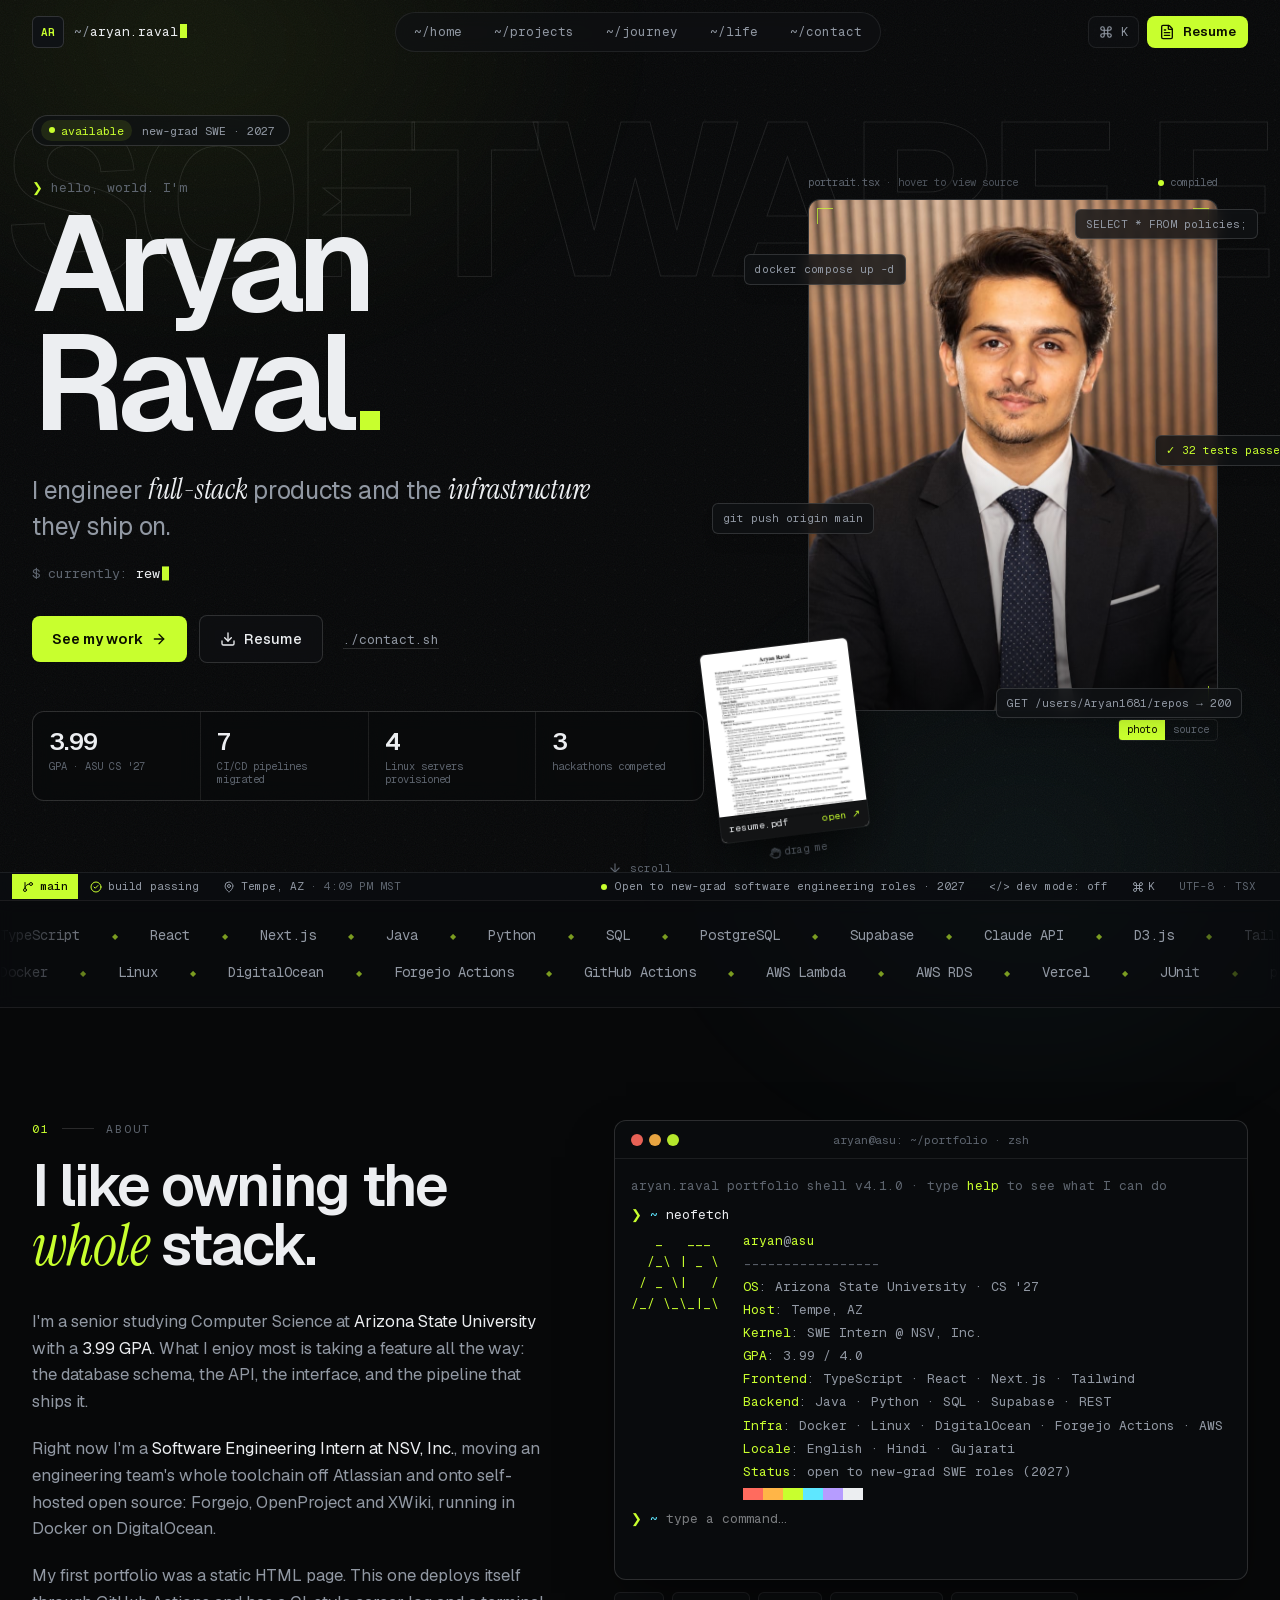
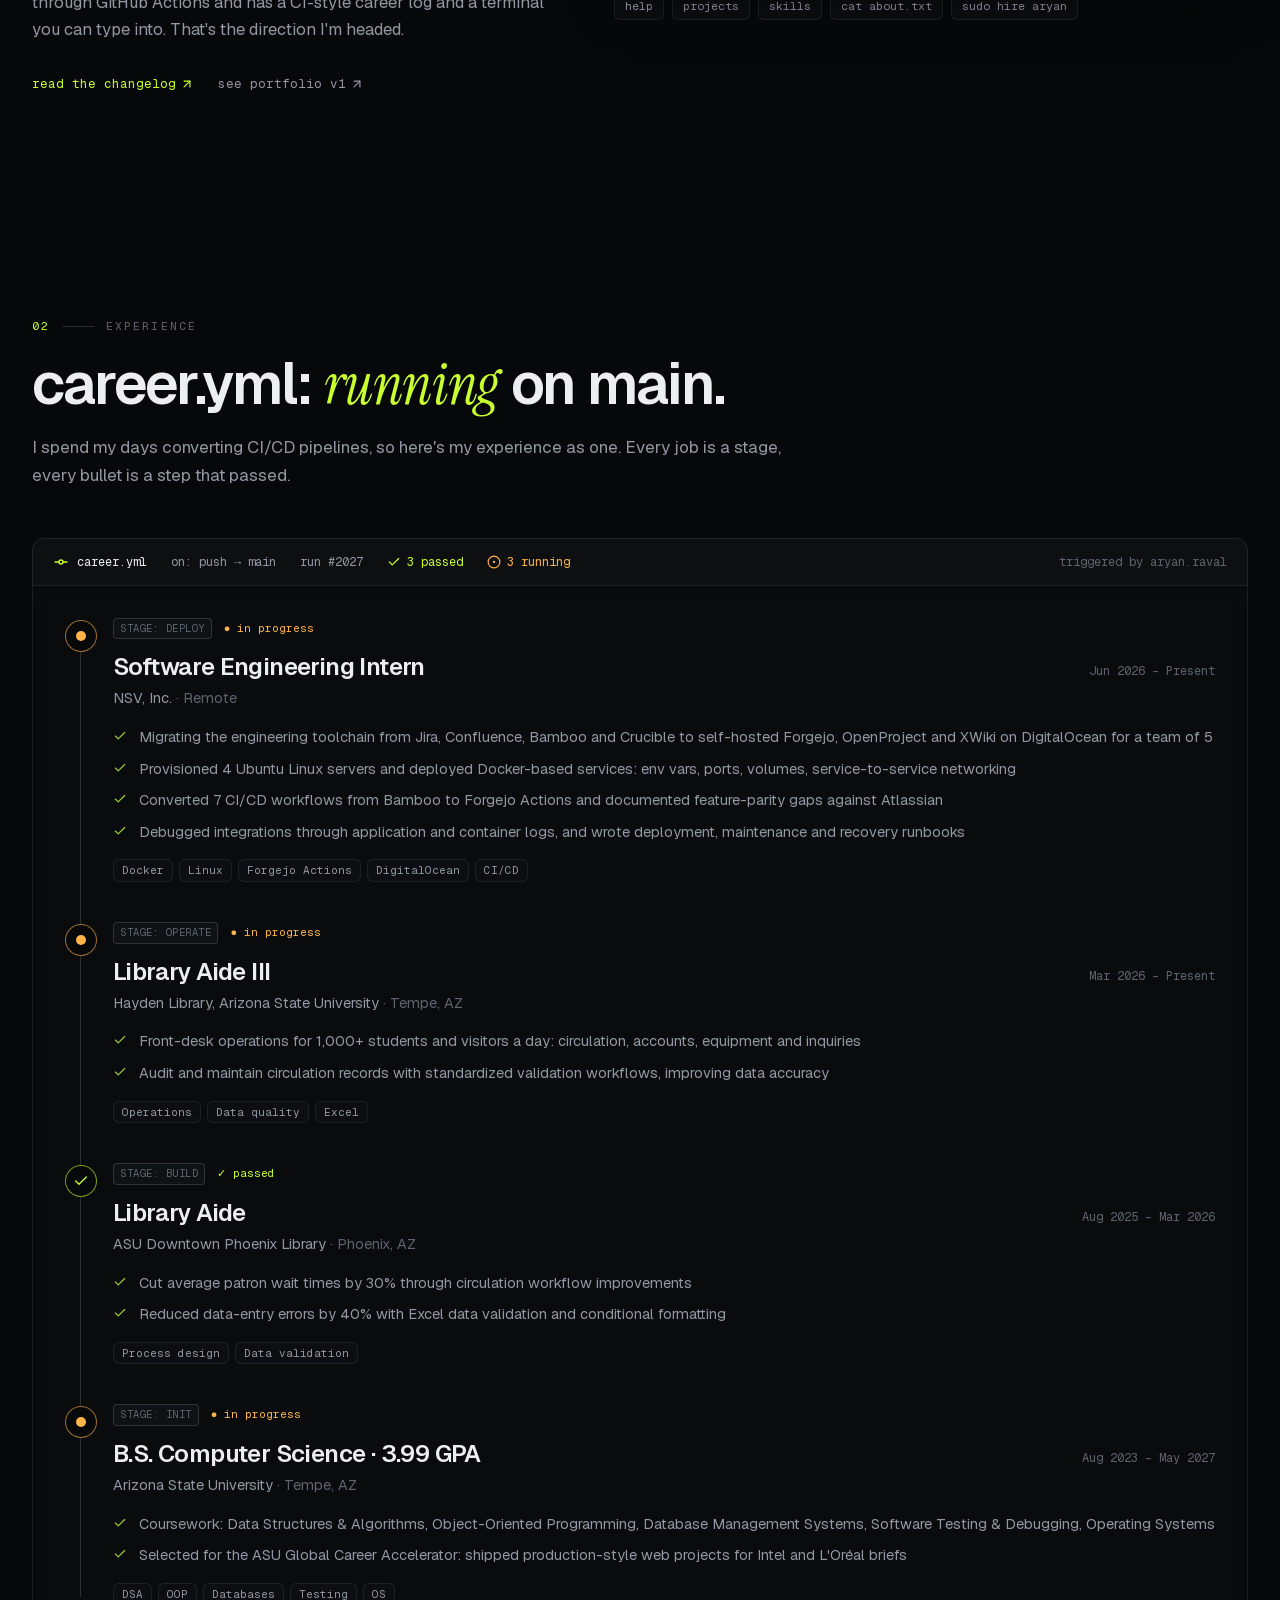
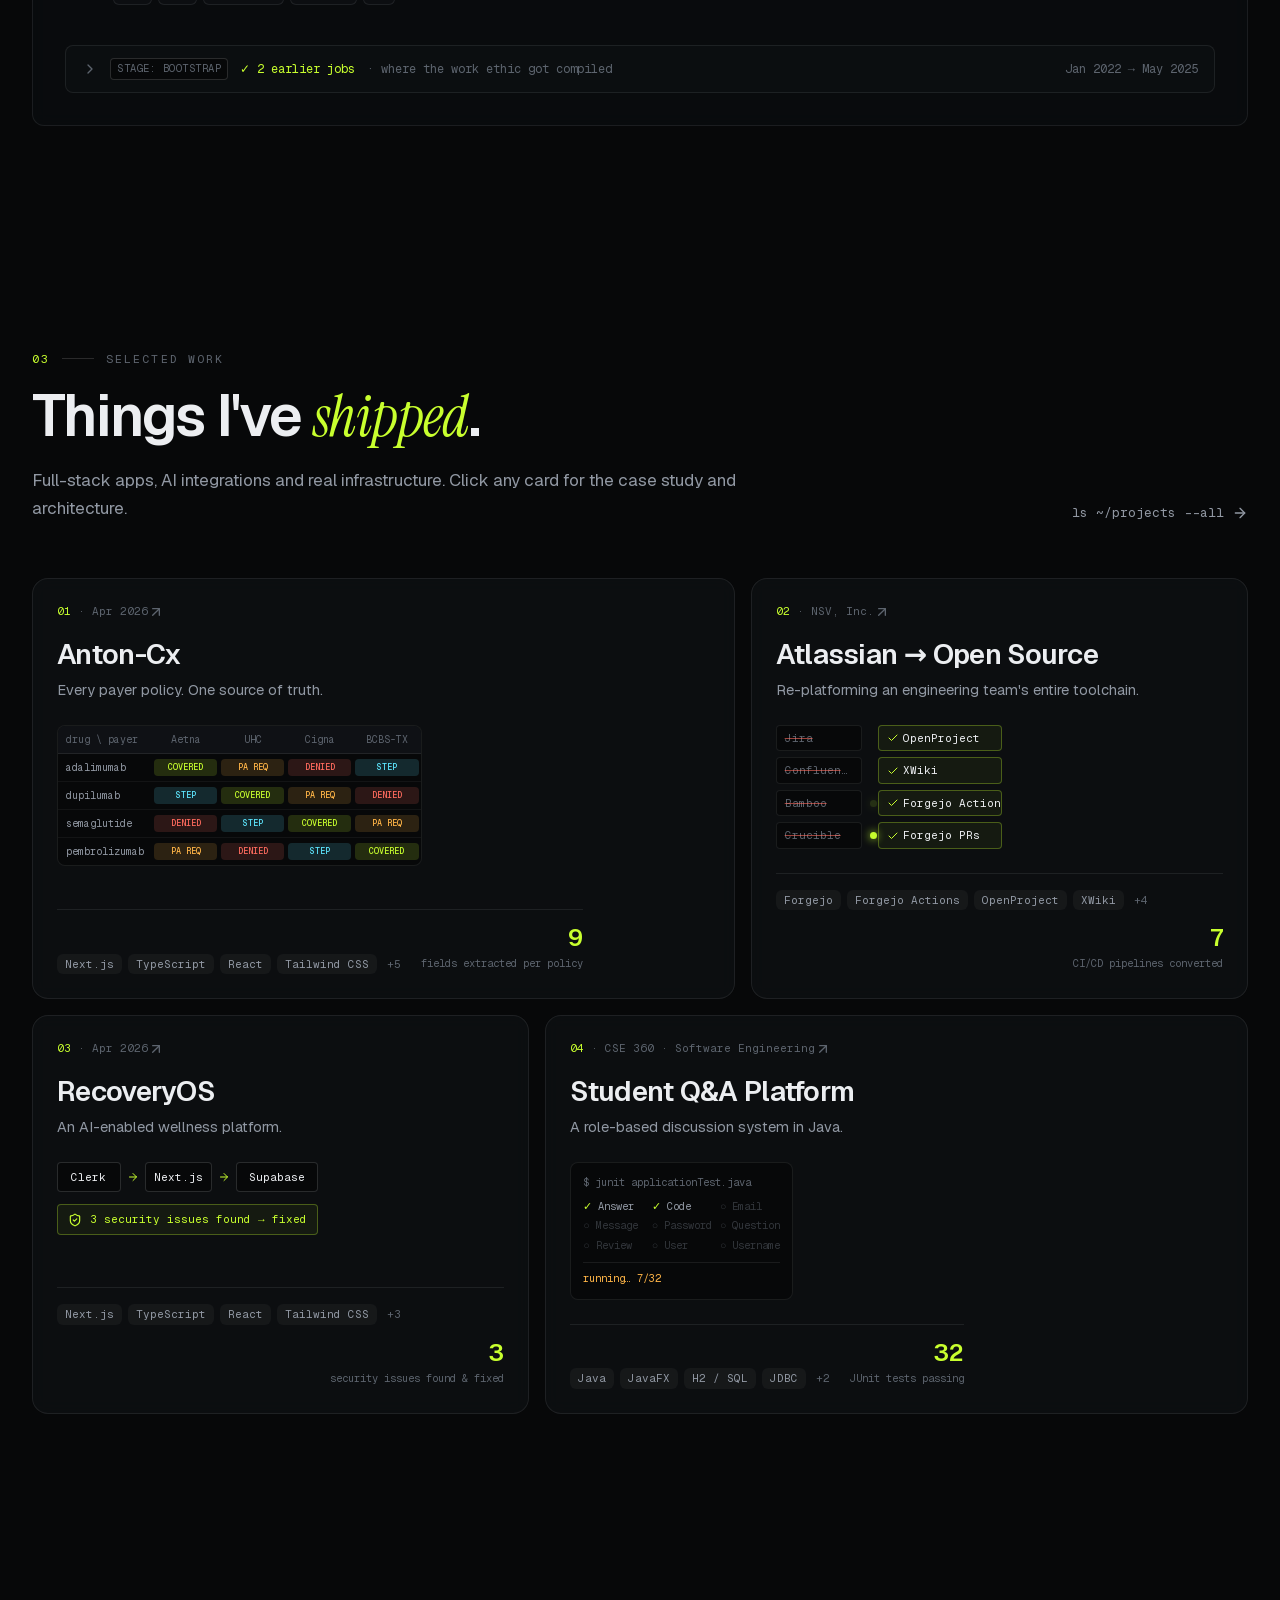
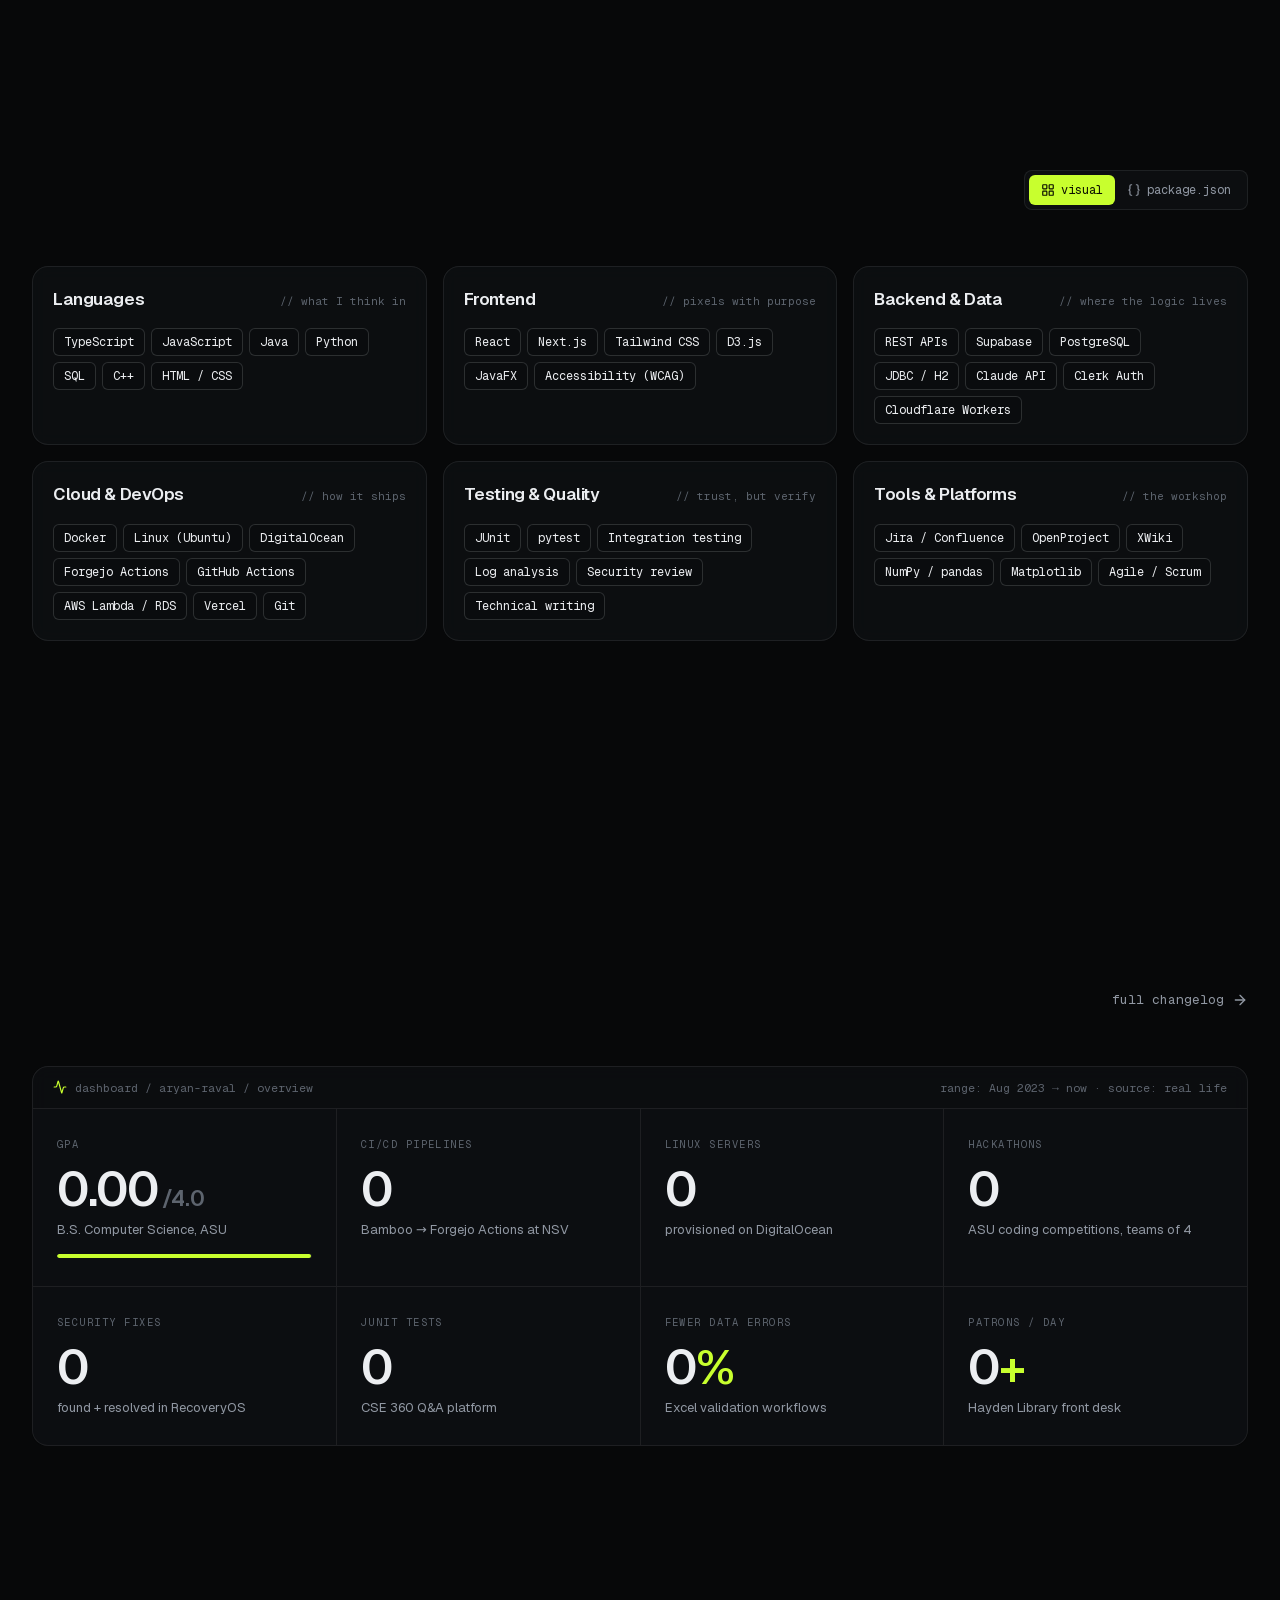
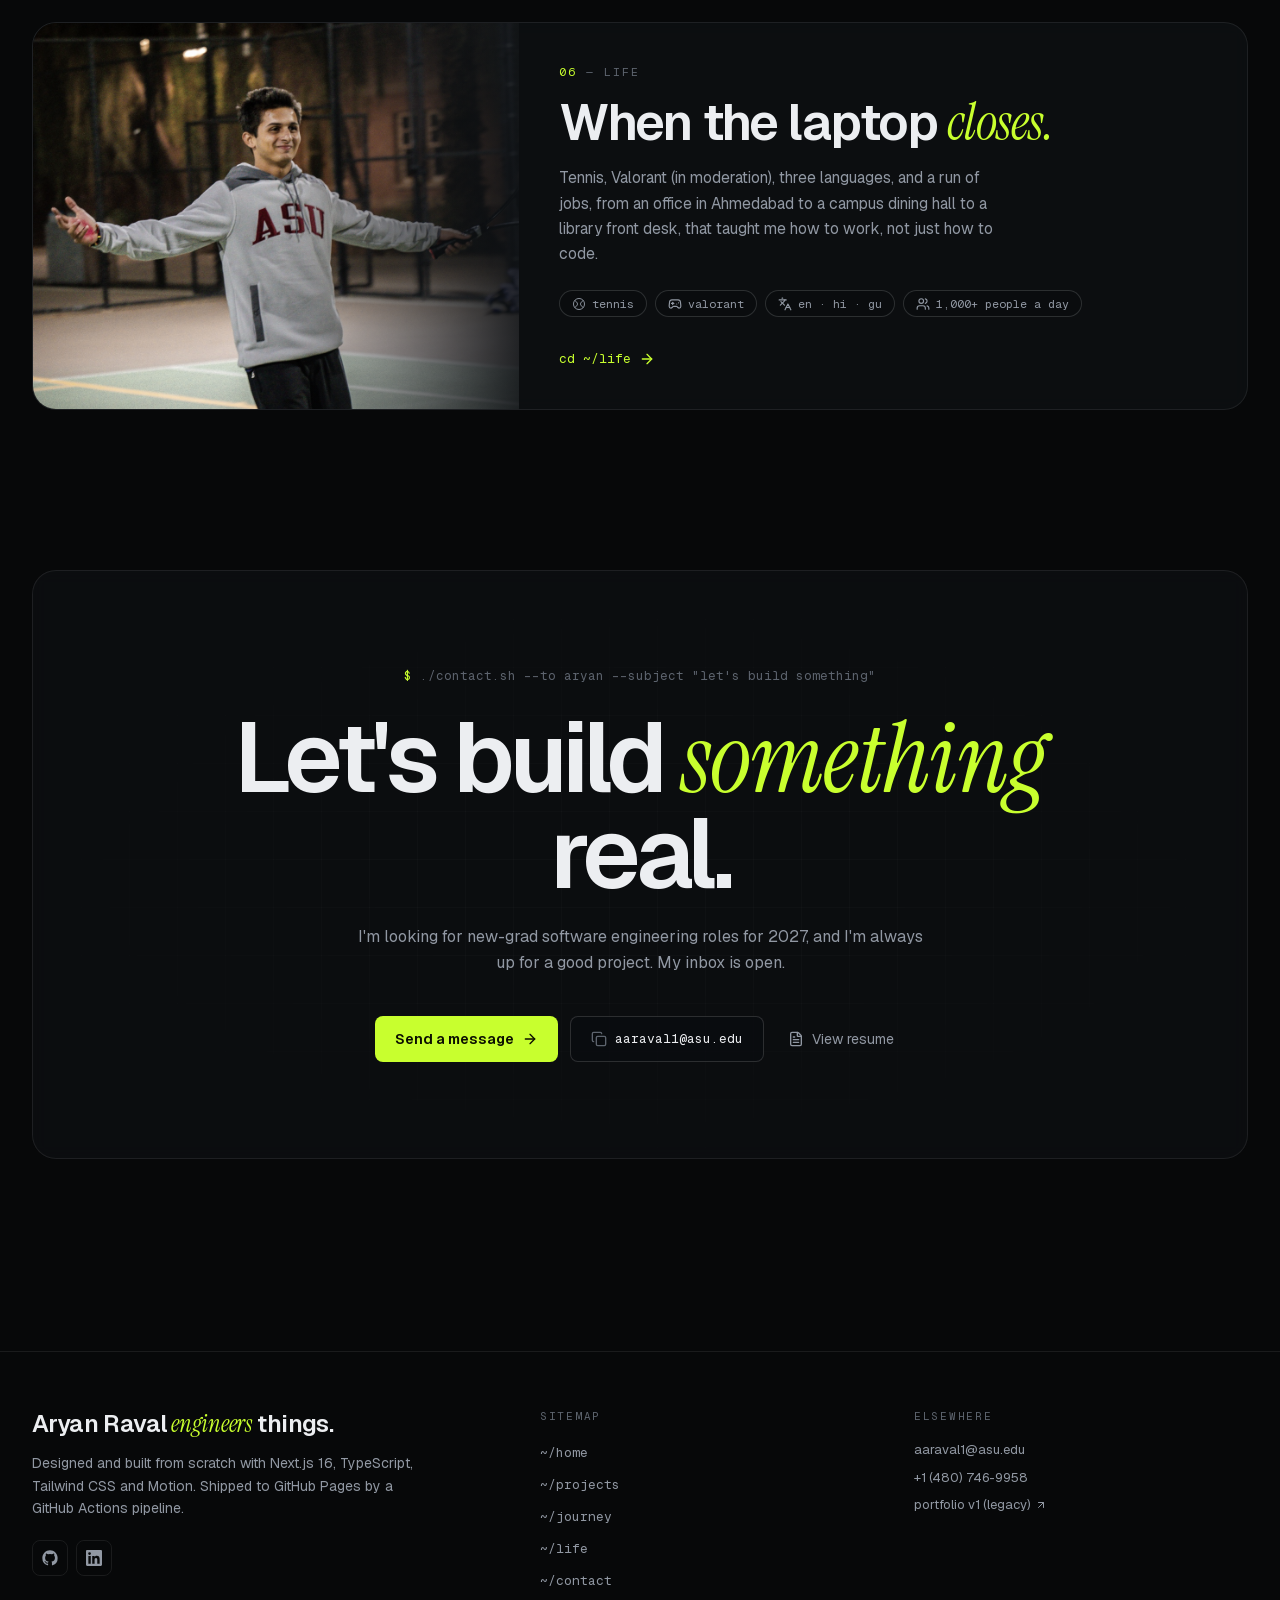
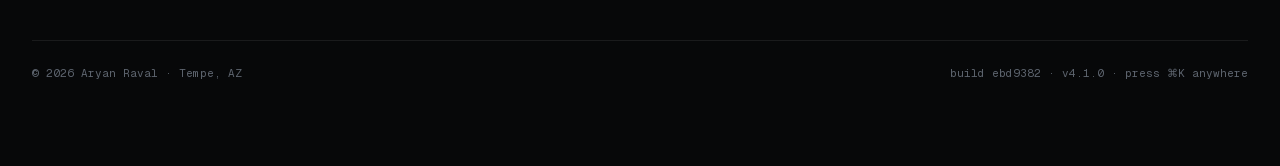
==== commit 82ce58f8: "Deploy ebd9382" ====
--- a/index.html
+++ b/index.html
@@ -1 +1 @@
-<!DOCTYPE html><html lang="en" class="T19VSG_variable _8Li5zG_variable o_1SAq_variable"><head><meta charSet="utf-8"/><meta name="viewport" content="width=device-width, initial-scale=1"/><link rel="preload" href="/_next/static/media/797e433ab948586e-s.p.0r6juujl39pe6.woff2" as="font" crossorigin="" type="font/woff2"/><link rel="preload" href="/_next/static/media/7ebf22b5a21034f8-s.p.3j3877k49yy0l.woff2" as="font" crossorigin="" type="font/woff2"/><link rel="preload" href="/_next/static/media/caa3a2e1cccd8315-s.p.0wgildi0cnwt9.woff2" as="font" crossorigin="" type="font/woff2"/><link rel="preload" href="/_next/static/media/e41d5df559864f9e-s.p.1g73gv09-xcb6.woff2" as="font" crossorigin="" type="font/woff2"/><link rel="preload" as="image" href="/images/aryan-portrait.jpg"/><link rel="stylesheet" href="/_next/static/chunks/3q2xig94tih25.css" data-precedence="next"/><link rel="preload" as="script" fetchPriority="low" href="/_next/static/chunks/1ckvzn7sfprko.js"/><script src="/_next/static/chunks/2bzlqb104tejm.js" async=""></script><script src="/_next/static/chunks/2or1riwyasohw.js" async=""></script><script src="/_next/static/chunks/1-fibdkr3wypg.js" async=""></script><script src="/_next/static/chunks/turbopack-3-ry682tkyiqk.js" async=""></script><script src="/_next/static/chunks/42onvq6nokjl2.js" async=""></script><script src="/_next/static/chunks/1m4r3h1qzhj2j.js" async=""></script><script src="/_next/static/chunks/1ka4qujb72j-q.js" async=""></script><script src="/_next/static/chunks/1___6oobgvxcq.js" async=""></script><script src="/_next/static/chunks/3ixcz7sh88nmh.js" async=""></script><script src="/_next/static/chunks/3in9aumicdntz.js" async=""></script><meta name="theme-color" content="#070809"/><meta name="color-scheme" content="dark"/><title>Aryan Raval · Software Engineer</title><meta name="description" content="Aryan Raval: full-stack software engineer and CS senior at Arizona State (3.99 GPA). Next.js, TypeScript, Java, Python, Docker, Linux and CI/CD. SWE Intern at NSV, Inc."/><meta name="author" content="Aryan Raval"/><meta name="keywords" content="Aryan Raval,software engineer,full-stack,Next.js,TypeScript,DevOps,ASU,portfolio"/><meta name="referrer" content="strict-origin-when-cross-origin"/><meta property="og:title" content="Aryan Raval · Software Engineer"/><meta property="og:description" content="Full-stack products and the infrastructure they ship on."/><meta property="og:image" content="https://aryan1681.github.io/images/aryan-portrait.jpg"/><meta property="og:image:width" content="853"/><meta property="og:image:height" content="1280"/><meta property="og:image:alt" content="Aryan Raval"/><meta property="og:type" content="website"/><meta name="twitter:card" content="summary_large_image"/><meta name="twitter:title" content="Aryan Raval · Software Engineer"/><meta name="twitter:description" content="Full-stack products and the infrastructure they ship on."/><meta name="twitter:image" content="https://aryan1681.github.io/images/aryan-portrait.jpg"/><meta name="twitter:image:alt" content="Aryan Raval"/><meta name="twitter:image:width" content="853"/><meta name="twitter:image:height" content="1280"/><link rel="icon" href="/icon.svg?icon.2ribvxsm2359e.svg" sizes="any" type="image/svg+xml"/><meta name="next-size-adjust" content=""/><script>try{if(sessionStorage.getItem("booted"))document.documentElement.setAttribute("data-booted","")}catch(e){}</script><script src="/_next/static/chunks/0cz1d0mv5g_q7.js" noModule=""></script></head><body class="grain min-h-dvh"><div hidden=""><!--$--><!--/$--></div><a href="#main" class="sr-only z-[90] rounded-md bg-accent px-3 py-2 text-accent-ink focus:not-sr-only focus:fixed focus:left-4 focus:top-4">Skip to content</a><div id="boot-overlay" aria-hidden="true" class="fixed inset-0 z-[100] flex items-end bg-bg transition-[clip-path] duration-700 ease-[cubic-bezier(.77,0,.18,1)]" style="clip-path:inset(0 0 0% 0)"><div class="hairline-grid absolute inset-0 opacity-60"></div><div class="relative mx-auto w-full max-w-7xl px-5 pb-14 sm:px-8 sm:pb-20"><p class="mb-6 font-mono text-[11px] uppercase tracking-[0.2em] text-dim">aryan.raval · boot</p><div class="space-y-1.5 font-mono text-[12.5px] sm:text-sm"></div><div class="mt-8 h-px w-full overflow-hidden bg-line"><div class="h-full bg-accent transition-[width] duration-200" style="width:0%"></div></div><div class="mt-3 flex justify-between font-mono text-[10.5px] text-dim"><span>0<!-- -->%</span><span class="pointer-coarse:hidden">press any key to skip</span><span class="hidden pointer-coarse:inline">tap to skip</span></div></div></div><div aria-hidden="true" class="pointer-events-none fixed inset-0 z-0"><canvas class="absolute inset-0"></canvas><div class="absolute -left-[20%] -top-[30%] h-[70vh] w-[70vw] rounded-full bg-[radial-gradient(closest-side,rgb(200_255_46/0.07),transparent)] blur-2xl"></div><div class="absolute -bottom-[30%] -right-[10%] h-[70vh] w-[60vw] rounded-full bg-[radial-gradient(closest-side,rgb(94_231_255/0.05),transparent)] blur-2xl"></div></div><header class="fixed inset-x-0 top-0 z-40 transition-[background-color,border-color,backdrop-filter] duration-300 border-b border-transparent"><nav class="mx-auto flex h-16 max-w-7xl items-center justify-between px-4 sm:px-6 lg:px-8" aria-label="Main"><a class="group flex items-center gap-2.5" aria-label="Aryan Raval, home" href="/"><span class="grid size-8 place-items-center rounded-md border border-line-2 bg-panel font-mono text-[11px] font-semibold tracking-tight text-accent transition-colors group-hover:border-accent/60">AR</span><span class="hidden whitespace-nowrap font-mono text-[13px] text-muted sm:inline">~/<span class="text-fg">aryan.raval</span><span class="ml-0.5 inline-block h-3.5 w-[7px] translate-y-[2px] animate-blink bg-accent"></span></span></a><ul class="hidden items-center gap-1 rounded-full border border-line bg-panel/60 p-1 backdrop-blur md:flex"><li class="relative"><a class="relative z-10 block rounded-full px-3.5 py-1.5 font-mono text-[12.5px] transition-colors text-accent-ink" href="/">~/<!-- -->home</a><span class="absolute inset-0 rounded-full bg-accent"></span></li><li class="relative"><a class="relative z-10 block rounded-full px-3.5 py-1.5 font-mono text-[12.5px] transition-colors text-muted hover:text-fg" href="/projects/">~/<!-- -->projects</a></li><li class="relative"><a class="relative z-10 block rounded-full px-3.5 py-1.5 font-mono text-[12.5px] transition-colors text-muted hover:text-fg" href="/journey/">~/<!-- -->journey</a></li><li class="relative"><a class="relative z-10 block rounded-full px-3.5 py-1.5 font-mono text-[12.5px] transition-colors text-muted hover:text-fg" href="/life/">~/<!-- -->life</a></li><li class="relative"><a class="relative z-10 block rounded-full px-3.5 py-1.5 font-mono text-[12.5px] transition-colors text-muted hover:text-fg" href="/contact/">~/<!-- -->contact</a></li></ul><div class="flex items-center gap-2"><button class="hidden items-center gap-2 rounded-lg border border-line bg-panel/60 px-2.5 py-1.5 font-mono text-[12px] text-muted transition-colors hover:border-line-2 hover:text-fg sm:flex md:hidden lg:flex" aria-label="Open command palette"><svg xmlns="http://www.w3.org/2000/svg" width="24" height="24" viewBox="0 0 24 24" fill="none" stroke="currentColor" stroke-width="2" stroke-linecap="round" stroke-linejoin="round" class="lucide lucide-command size-3.5" aria-hidden="true"><path d="M15 6v12a3 3 0 1 0 3-3H6a3 3 0 1 0 3 3V6a3 3 0 1 0-3 3h12a3 3 0 1 0-3-3"></path></svg><span>K</span></button><button class="flex items-center gap-2 rounded-lg bg-accent px-3 py-1.5 text-[13px] font-semibold text-accent-ink transition-transform hover:-translate-y-px active:translate-y-0"><svg xmlns="http://www.w3.org/2000/svg" width="24" height="24" viewBox="0 0 24 24" fill="none" stroke="currentColor" stroke-width="2" stroke-linecap="round" stroke-linejoin="round" class="lucide lucide-file-text size-4" aria-hidden="true"><path d="M6 22a2 2 0 0 1-2-2V4a2 2 0 0 1 2-2h8a2.4 2.4 0 0 1 1.704.706l3.588 3.588A2.4 2.4 0 0 1 20 8v12a2 2 0 0 1-2 2z"></path><path d="M14 2v5a1 1 0 0 0 1 1h5"></path><path d="M10 9H8"></path><path d="M16 13H8"></path><path d="M16 17H8"></path></svg><span>Resume</span></button><button class="grid size-9 place-items-center rounded-lg border border-line text-fg md:hidden" aria-label="Open menu" aria-expanded="false"><svg xmlns="http://www.w3.org/2000/svg" width="24" height="24" viewBox="0 0 24 24" fill="none" stroke="currentColor" stroke-width="2" stroke-linecap="round" stroke-linejoin="round" class="lucide lucide-menu size-4" aria-hidden="true"><path d="M4 5h16"></path><path d="M4 12h16"></path><path d="M4 19h16"></path></svg></button></div></nav></header><main id="main" class="relative z-10"><section data-component="Hero" class="relative flex min-h-[100svh] items-center overflow-hidden pb-16 pt-24 lg:pt-20"><div aria-hidden="true" class="text-outline pointer-events-none absolute left-0 top-[16%] select-none whitespace-nowrap text-[22vw] font-bold leading-none tracking-[-0.06em] lg:top-[10%] lg:text-[17vw]" style="transform:none">SOFTWARE ENGINEER · FULL STACK · DEVOPS ·</div><div class="relative mx-auto grid grid-cols-1 w-full max-w-7xl items-center gap-14 px-4 sm:px-6 lg:grid-cols-[1.2fr_0.8fr] lg:gap-10 lg:px-8"><div style="opacity:1"><div class="inline-flex items-center gap-2.5 rounded-full border border-line-2 bg-panel/70 py-1 pl-2 pr-3.5 font-mono text-[11.5px] text-muted backdrop-blur" style="opacity:0;transform:translateY(10px)"><span class="flex items-center gap-1.5 rounded-full bg-accent/10 px-2 py-0.5 text-accent"><span class="size-1.5 animate-pulse-dot rounded-full bg-accent"></span> available</span>new-grad SWE · 2027</div><p class="mt-8 font-mono text-[13px] text-dim"><span class="text-accent">❯</span> hello, world. I&#x27;m</p><h1 class="mt-2 text-[clamp(3.6rem,11vw,8.4rem)] font-semibold leading-[0.88] tracking-[-0.055em]"><span class="block" aria-label="Aryan"><span aria-hidden="true">Aryan</span></span><span class="block"><span aria-label="Raval"><span aria-hidden="true">Raval</span></span><span class="text-accent">.</span></span></h1><p class="mt-7 max-w-xl text-[clamp(1.2rem,2.2vw,1.55rem)] leading-snug tracking-[-0.01em] text-muted">I engineer <span class="serif-accent text-[1.15em] text-fg">full-stack</span> products and the<!-- --> <span class="serif-accent text-[1.15em] text-fg">infrastructure</span> they ship on.</p><p class="mt-5 min-h-[3em] font-mono text-[13px] text-muted sm:min-h-0 sm:text-[13.5px]"><span class="text-dim">$ currently:</span> <span class="text-fg">migrating Atlassian → self-hosted open source @ NSV<span class="ml-0.5 inline-block h-[1.05em] w-[0.5em] translate-y-[0.18em] animate-blink bg-accent" aria-hidden="true"></span></span></p><div class="mt-8 flex flex-wrap items-center gap-3"><a class="group inline-flex items-center gap-2 rounded-lg bg-accent px-5 py-3 text-[14.5px] font-semibold text-accent-ink transition-transform hover:-translate-y-0.5" href="/projects/">See my work <svg xmlns="http://www.w3.org/2000/svg" width="24" height="24" viewBox="0 0 24 24" fill="none" stroke="currentColor" stroke-width="2" stroke-linecap="round" stroke-linejoin="round" class="lucide lucide-arrow-right size-4 transition-transform group-hover:translate-x-0.5" aria-hidden="true"><path d="M5 12h14"></path><path d="m12 5 7 7-7 7"></path></svg></a><a href="/resume/Aryan_Raval_Resume.pdf" download="Aryan_Raval_Resume.pdf" class="inline-flex items-center gap-2 rounded-lg border border-line-2 bg-panel/60 px-5 py-3 text-[14.5px] font-medium text-fg backdrop-blur transition-colors hover:border-accent/50"><svg xmlns="http://www.w3.org/2000/svg" width="24" height="24" viewBox="0 0 24 24" fill="none" stroke="currentColor" stroke-width="2" stroke-linecap="round" stroke-linejoin="round" class="lucide lucide-download size-4" aria-hidden="true"><path d="M12 15V3"></path><path d="M21 15v4a2 2 0 0 1-2 2H5a2 2 0 0 1-2-2v-4"></path><path d="m7 10 5 5 5-5"></path></svg> Resume</a><a class="px-2 py-3 font-mono text-[13px] text-muted underline decoration-line-2 underline-offset-4 hover:text-accent" href="/contact/">./contact.sh</a></div><dl class="mt-12 grid max-w-2xl grid-cols-2 gap-px overflow-hidden rounded-xl border border-line bg-line sm:grid-cols-4"><div class="bg-bg/90 px-4 py-3.5 backdrop-blur" style="opacity:0;transform:translateY(8px)"><dt class="sr-only">GPA · ASU CS &#x27;27</dt><dd><span class="block text-2xl font-semibold tracking-tight">3.99</span><span class="mt-0.5 block font-mono text-[10.5px] leading-tight text-dim">GPA · ASU CS &#x27;27</span></dd></div><div class="bg-bg/90 px-4 py-3.5 backdrop-blur" style="opacity:0;transform:translateY(8px)"><dt class="sr-only">CI/CD pipelines migrated</dt><dd><span class="block text-2xl font-semibold tracking-tight">7</span><span class="mt-0.5 block font-mono text-[10.5px] leading-tight text-dim">CI/CD pipelines migrated</span></dd></div><div class="bg-bg/90 px-4 py-3.5 backdrop-blur" style="opacity:0;transform:translateY(8px)"><dt class="sr-only">Linux servers provisioned</dt><dd><span class="block text-2xl font-semibold tracking-tight">4</span><span class="mt-0.5 block font-mono text-[10.5px] leading-tight text-dim">Linux servers provisioned</span></dd></div><div class="bg-bg/90 px-4 py-3.5 backdrop-blur" style="opacity:0;transform:translateY(8px)"><dt class="sr-only">hackathons competed</dt><dd><span class="block text-2xl font-semibold tracking-tight">3</span><span class="mt-0.5 block font-mono text-[10.5px] leading-tight text-dim">hackathons competed</span></dd></div></dl></div><div class="relative mx-auto w-full max-w-[340px] sm:max-w-[380px] lg:max-w-[410px]"><div class="pointer-events-none absolute z-10 hidden xl:block -left-16 top-[14%]" aria-hidden="true" style="transform:none"><div class="animate-float" style="animation-delay:0s;opacity:0;transform:scale(0.9)"><span class="block whitespace-nowrap rounded-md border border-line-2 bg-panel/80 px-2.5 py-1.5 font-mono text-[11px] text-muted shadow-lg backdrop-blur">docker compose up -d</span></div></div><div class="pointer-events-none absolute z-10 hidden xl:block -right-10 top-[6%]" aria-hidden="true" style="transform:none"><div class="animate-float" style="animation-delay:1.2s;opacity:0;transform:scale(0.9)"><span class="block whitespace-nowrap rounded-md border border-line-2 bg-panel/80 px-2.5 py-1.5 font-mono text-[11px] text-muted shadow-lg backdrop-blur">SELECT * FROM policies;</span></div></div><div class="pointer-events-none absolute z-10 hidden xl:block -right-20 top-[46%]" aria-hidden="true" style="transform:none"><div class="animate-float" style="animation-delay:0.6s;opacity:0;transform:scale(0.9)"><span class="block whitespace-nowrap rounded-md border border-line-2 bg-panel/80 px-2.5 py-1.5 font-mono text-[11px] text-muted shadow-lg backdrop-blur"><span class="text-accent">✓ 32 tests passed</span></span></div></div><div class="pointer-events-none absolute z-10 hidden xl:block -left-24 top-[58%]" aria-hidden="true" style="transform:none"><div class="animate-float" style="animation-delay:1.8s;opacity:0;transform:scale(0.9)"><span class="block whitespace-nowrap rounded-md border border-line-2 bg-panel/80 px-2.5 py-1.5 font-mono text-[11px] text-muted shadow-lg backdrop-blur">git push origin main</span></div></div><div class="pointer-events-none absolute z-10 hidden xl:block -right-6 bottom-[4%]" aria-hidden="true" style="transform:none"><div class="animate-float" style="animation-delay:2.4s;opacity:0;transform:scale(0.9)"><span class="block whitespace-nowrap rounded-md border border-line-2 bg-panel/80 px-2.5 py-1.5 font-mono text-[11px] text-muted shadow-lg backdrop-blur">GET /users/Aryan1681/repos → 200</span></div></div><div style="opacity:0;transform:scale(0.96)"><div class="relative" style="perspective:1200px"><div class="relative" style="transform-style:preserve-3d;transform:none"><div class="mb-2 flex items-center justify-between font-mono text-[10.5px] text-dim"><span>portrait.tsx</span><span class="flex items-center gap-1.5"><span class="size-1.5 rounded-full animate-blink bg-amber"></span>rendering source</span></div><div class="relative aspect-[4/5] w-full cursor-crosshair overflow-hidden rounded-xl border border-line-2 bg-panel [transition:--lens_.35s_cubic-bezier(.22,1,.36,1)]" role="img" aria-label="Portrait of Aryan Raval in a navy suit"><img alt="" decoding="async" data-nimg="fill" class="object-cover object-[50%_20%]" style="position:absolute;height:100%;width:100%;left:0;top:0;right:0;bottom:0;color:transparent" src="/images/aryan-portrait.jpg"/><div class="pointer-events-none absolute inset-0 bg-gradient-to-t from-bg/60 via-transparent to-transparent"></div><div class="absolute inset-0 bg-bg"><canvas class="absolute inset-0"></canvas></div><span class="pointer-events-none absolute size-4 border-accent/70 left-2 top-2 border-l border-t"></span><span class="pointer-events-none absolute size-4 border-accent/70 right-2 top-2 border-r border-t"></span><span class="pointer-events-none absolute size-4 border-accent/70 bottom-2 left-2 border-b border-l"></span><span class="pointer-events-none absolute size-4 border-accent/70 bottom-2 right-2 border-b border-r"></span></div><div class="mt-2 flex items-center justify-end font-mono text-[10.5px] text-dim"><span class="flex overflow-hidden rounded border border-line"><button class="px-2 py-0.5 bg-accent text-accent-ink" aria-pressed="true">photo</button><button class="px-2 py-0.5 hover:text-fg" aria-pressed="false">source</button></span></div></div></div></div><button type="button" class="group z-20 cursor-grab touch-none select-none absolute -bottom-6 -left-6 sm:-left-20 lg:-left-24" aria-label="Open resume (you can also drag it around)" draggable="false" style="opacity:0;transform:translateY(40px) rotate(-14deg);-webkit-touch-callout:none;-webkit-user-select:none;user-select:none;touch-action:none"><div class="animate-float"><div class="relative w-[118px] overflow-hidden rounded-[5px] bg-white p-1 shadow-[0_24px_60px_-12px_rgb(0_0_0/0.8),0_0_0_1px_rgb(255_255_255/0.1)] sm:w-[148px]"><img alt="" draggable="false" loading="lazy" width="300" height="388" decoding="async" data-nimg="1" class="pointer-events-none h-auto w-full" style="color:transparent" src="/resume/resume-preview.jpg"/><div class="absolute inset-x-0 bottom-0 flex items-center justify-between bg-bg/95 px-2 py-1.5 font-mono text-[9.5px] text-fg"><span class="truncate">resume.pdf</span><span class="text-accent">open ↗</span></div></div><p class="mt-2 flex items-center justify-center gap-1 font-mono text-[10px] text-dim opacity-80 transition-opacity group-hover:opacity-100"><svg xmlns="http://www.w3.org/2000/svg" width="24" height="24" viewBox="0 0 24 24" fill="none" stroke="currentColor" stroke-width="2" stroke-linecap="round" stroke-linejoin="round" class="lucide lucide-hand size-3" aria-hidden="true"><path d="M18 11V6a2 2 0 0 0-2-2a2 2 0 0 0-2 2"></path><path d="M14 10V4a2 2 0 0 0-2-2a2 2 0 0 0-2 2v2"></path><path d="M10 10.5V6a2 2 0 0 0-2-2a2 2 0 0 0-2 2v8"></path><path d="M18 8a2 2 0 1 1 4 0v6a8 8 0 0 1-8 8h-2c-2.8 0-4.5-.86-5.99-2.34l-3.6-3.6a2 2 0 0 1 2.83-2.82L7 15"></path></svg> drag me</p></div></button></div></div><a href="#about" class="absolute bottom-6 left-1/2 hidden -translate-x-1/2 items-center gap-2 font-mono text-[11px] text-dim hover:text-fg lg:flex" style="opacity:1"><svg xmlns="http://www.w3.org/2000/svg" width="24" height="24" viewBox="0 0 24 24" fill="none" stroke="currentColor" stroke-width="2" stroke-linecap="round" stroke-linejoin="round" class="lucide lucide-arrow-down size-3.5 animate-bounce" aria-hidden="true"><path d="M12 5v14"></path><path d="m19 12-7 7-7-7"></path></svg> scroll</a></section><section aria-label="Technologies I work with" data-component="TechMarquee" class="relative space-y-4 border-y border-line bg-bg-2/60 py-6 backdrop-blur-sm"><div class="mask-fade-x flex overflow-hidden"><ul class="flex shrink-0 items-center gap-8 pr-8 hover:[animation-play-state:paused] animate-marquee"><li class="flex items-center gap-8 whitespace-nowrap font-mono text-[13px] text-muted sm:text-[14px]" aria-hidden="false"><span class="transition-colors hover:text-accent">TypeScript</span><span class="text-[8px] text-accent/60">◆</span></li><li class="flex items-center gap-8 whitespace-nowrap font-mono text-[13px] text-muted sm:text-[14px]" aria-hidden="false"><span class="transition-colors hover:text-accent">React</span><span class="text-[8px] text-accent/60">◆</span></li><li class="flex items-center gap-8 whitespace-nowrap font-mono text-[13px] text-muted sm:text-[14px]" aria-hidden="false"><span class="transition-colors hover:text-accent">Next.js</span><span class="text-[8px] text-accent/60">◆</span></li><li class="flex items-center gap-8 whitespace-nowrap font-mono text-[13px] text-muted sm:text-[14px]" aria-hidden="false"><span class="transition-colors hover:text-accent">Java</span><span class="text-[8px] text-accent/60">◆</span></li><li class="flex items-center gap-8 whitespace-nowrap font-mono text-[13px] text-muted sm:text-[14px]" aria-hidden="false"><span class="transition-colors hover:text-accent">Python</span><span class="text-[8px] text-accent/60">◆</span></li><li class="flex items-center gap-8 whitespace-nowrap font-mono text-[13px] text-muted sm:text-[14px]" aria-hidden="false"><span class="transition-colors hover:text-accent">SQL</span><span class="text-[8px] text-accent/60">◆</span></li><li class="flex items-center gap-8 whitespace-nowrap font-mono text-[13px] text-muted sm:text-[14px]" aria-hidden="false"><span class="transition-colors hover:text-accent">PostgreSQL</span><span class="text-[8px] text-accent/60">◆</span></li><li class="flex items-center gap-8 whitespace-nowrap font-mono text-[13px] text-muted sm:text-[14px]" aria-hidden="false"><span class="transition-colors hover:text-accent">Supabase</span><span class="text-[8px] text-accent/60">◆</span></li><li class="flex items-center gap-8 whitespace-nowrap font-mono text-[13px] text-muted sm:text-[14px]" aria-hidden="false"><span class="transition-colors hover:text-accent">Claude API</span><span class="text-[8px] text-accent/60">◆</span></li><li class="flex items-center gap-8 whitespace-nowrap font-mono text-[13px] text-muted sm:text-[14px]" aria-hidden="false"><span class="transition-colors hover:text-accent">D3.js</span><span class="text-[8px] text-accent/60">◆</span></li><li class="flex items-center gap-8 whitespace-nowrap font-mono text-[13px] text-muted sm:text-[14px]" aria-hidden="false"><span class="transition-colors hover:text-accent">Tailwind CSS</span><span class="text-[8px] text-accent/60">◆</span></li><li class="flex items-center gap-8 whitespace-nowrap font-mono text-[13px] text-muted sm:text-[14px]" aria-hidden="false"><span class="transition-colors hover:text-accent">REST APIs</span><span class="text-[8px] text-accent/60">◆</span></li><li class="flex items-center gap-8 whitespace-nowrap font-mono text-[13px] text-muted sm:text-[14px]" aria-hidden="true"><span class="transition-colors hover:text-accent">TypeScript</span><span class="text-[8px] text-accent/60">◆</span></li><li class="flex items-center gap-8 whitespace-nowrap font-mono text-[13px] text-muted sm:text-[14px]" aria-hidden="true"><span class="transition-colors hover:text-accent">React</span><span class="text-[8px] text-accent/60">◆</span></li><li class="flex items-center gap-8 whitespace-nowrap font-mono text-[13px] text-muted sm:text-[14px]" aria-hidden="true"><span class="transition-colors hover:text-accent">Next.js</span><span class="text-[8px] text-accent/60">◆</span></li><li class="flex items-center gap-8 whitespace-nowrap font-mono text-[13px] text-muted sm:text-[14px]" aria-hidden="true"><span class="transition-colors hover:text-accent">Java</span><span class="text-[8px] text-accent/60">◆</span></li><li class="flex items-center gap-8 whitespace-nowrap font-mono text-[13px] text-muted sm:text-[14px]" aria-hidden="true"><span class="transition-colors hover:text-accent">Python</span><span class="text-[8px] text-accent/60">◆</span></li><li class="flex items-center gap-8 whitespace-nowrap font-mono text-[13px] text-muted sm:text-[14px]" aria-hidden="true"><span class="transition-colors hover:text-accent">SQL</span><span class="text-[8px] text-accent/60">◆</span></li><li class="flex items-center gap-8 whitespace-nowrap font-mono text-[13px] text-muted sm:text-[14px]" aria-hidden="true"><span class="transition-colors hover:text-accent">PostgreSQL</span><span class="text-[8px] text-accent/60">◆</span></li><li class="flex items-center gap-8 whitespace-nowrap font-mono text-[13px] text-muted sm:text-[14px]" aria-hidden="true"><span class="transition-colors hover:text-accent">Supabase</span><span class="text-[8px] text-accent/60">◆</span></li><li class="flex items-center gap-8 whitespace-nowrap font-mono text-[13px] text-muted sm:text-[14px]" aria-hidden="true"><span class="transition-colors hover:text-accent">Claude API</span><span class="text-[8px] text-accent/60">◆</span></li><li class="flex items-center gap-8 whitespace-nowrap font-mono text-[13px] text-muted sm:text-[14px]" aria-hidden="true"><span class="transition-colors hover:text-accent">D3.js</span><span class="text-[8px] text-accent/60">◆</span></li><li class="flex items-center gap-8 whitespace-nowrap font-mono text-[13px] text-muted sm:text-[14px]" aria-hidden="true"><span class="transition-colors hover:text-accent">Tailwind CSS</span><span class="text-[8px] text-accent/60">◆</span></li><li class="flex items-center gap-8 whitespace-nowrap font-mono text-[13px] text-muted sm:text-[14px]" aria-hidden="true"><span class="transition-colors hover:text-accent">REST APIs</span><span class="text-[8px] text-accent/60">◆</span></li></ul></div><div class="mask-fade-x flex overflow-hidden"><ul class="flex shrink-0 items-center gap-8 pr-8 hover:[animation-play-state:paused] animate-marquee-rev"><li class="flex items-center gap-8 whitespace-nowrap font-mono text-[13px] text-muted sm:text-[14px]" aria-hidden="false"><span class="transition-colors hover:text-accent">Docker</span><span class="text-[8px] text-accent/60">◆</span></li><li class="flex items-center gap-8 whitespace-nowrap font-mono text-[13px] text-muted sm:text-[14px]" aria-hidden="false"><span class="transition-colors hover:text-accent">Linux</span><span class="text-[8px] text-accent/60">◆</span></li><li class="flex items-center gap-8 whitespace-nowrap font-mono text-[13px] text-muted sm:text-[14px]" aria-hidden="false"><span class="transition-colors hover:text-accent">DigitalOcean</span><span class="text-[8px] text-accent/60">◆</span></li><li class="flex items-center gap-8 whitespace-nowrap font-mono text-[13px] text-muted sm:text-[14px]" aria-hidden="false"><span class="transition-colors hover:text-accent">Forgejo Actions</span><span class="text-[8px] text-accent/60">◆</span></li><li class="flex items-center gap-8 whitespace-nowrap font-mono text-[13px] text-muted sm:text-[14px]" aria-hidden="false"><span class="transition-colors hover:text-accent">GitHub Actions</span><span class="text-[8px] text-accent/60">◆</span></li><li class="flex items-center gap-8 whitespace-nowrap font-mono text-[13px] text-muted sm:text-[14px]" aria-hidden="false"><span class="transition-colors hover:text-accent">AWS Lambda</span><span class="text-[8px] text-accent/60">◆</span></li><li class="flex items-center gap-8 whitespace-nowrap font-mono text-[13px] text-muted sm:text-[14px]" aria-hidden="false"><span class="transition-colors hover:text-accent">AWS RDS</span><span class="text-[8px] text-accent/60">◆</span></li><li class="flex items-center gap-8 whitespace-nowrap font-mono text-[13px] text-muted sm:text-[14px]" aria-hidden="false"><span class="transition-colors hover:text-accent">Vercel</span><span class="text-[8px] text-accent/60">◆</span></li><li class="flex items-center gap-8 whitespace-nowrap font-mono text-[13px] text-muted sm:text-[14px]" aria-hidden="false"><span class="transition-colors hover:text-accent">JUnit</span><span class="text-[8px] text-accent/60">◆</span></li><li class="flex items-center gap-8 whitespace-nowrap font-mono text-[13px] text-muted sm:text-[14px]" aria-hidden="false"><span class="transition-colors hover:text-accent">pytest</span><span class="text-[8px] text-accent/60">◆</span></li><li class="flex items-center gap-8 whitespace-nowrap font-mono text-[13px] text-muted sm:text-[14px]" aria-hidden="false"><span class="transition-colors hover:text-accent">Git</span><span class="text-[8px] text-accent/60">◆</span></li><li class="flex items-center gap-8 whitespace-nowrap font-mono text-[13px] text-muted sm:text-[14px]" aria-hidden="false"><span class="transition-colors hover:text-accent">C++</span><span class="text-[8px] text-accent/60">◆</span></li><li class="flex items-center gap-8 whitespace-nowrap font-mono text-[13px] text-muted sm:text-[14px]" aria-hidden="true"><span class="transition-colors hover:text-accent">Docker</span><span class="text-[8px] text-accent/60">◆</span></li><li class="flex items-center gap-8 whitespace-nowrap font-mono text-[13px] text-muted sm:text-[14px]" aria-hidden="true"><span class="transition-colors hover:text-accent">Linux</span><span class="text-[8px] text-accent/60">◆</span></li><li class="flex items-center gap-8 whitespace-nowrap font-mono text-[13px] text-muted sm:text-[14px]" aria-hidden="true"><span class="transition-colors hover:text-accent">DigitalOcean</span><span class="text-[8px] text-accent/60">◆</span></li><li class="flex items-center gap-8 whitespace-nowrap font-mono text-[13px] text-muted sm:text-[14px]" aria-hidden="true"><span class="transition-colors hover:text-accent">Forgejo Actions</span><span class="text-[8px] text-accent/60">◆</span></li><li class="flex items-center gap-8 whitespace-nowrap font-mono text-[13px] text-muted sm:text-[14px]" aria-hidden="true"><span class="transition-colors hover:text-accent">GitHub Actions</span><span class="text-[8px] text-accent/60">◆</span></li><li class="flex items-center gap-8 whitespace-nowrap font-mono text-[13px] text-muted sm:text-[14px]" aria-hidden="true"><span class="transition-colors hover:text-accent">AWS Lambda</span><span class="text-[8px] text-accent/60">◆</span></li><li class="flex items-center gap-8 whitespace-nowrap font-mono text-[13px] text-muted sm:text-[14px]" aria-hidden="true"><span class="transition-colors hover:text-accent">AWS RDS</span><span class="text-[8px] text-accent/60">◆</span></li><li class="flex items-center gap-8 whitespace-nowrap font-mono text-[13px] text-muted sm:text-[14px]" aria-hidden="true"><span class="transition-colors hover:text-accent">Vercel</span><span class="text-[8px] text-accent/60">◆</span></li><li class="flex items-center gap-8 whitespace-nowrap font-mono text-[13px] text-muted sm:text-[14px]" aria-hidden="true"><span class="transition-colors hover:text-accent">JUnit</span><span class="text-[8px] text-accent/60">◆</span></li><li class="flex items-center gap-8 whitespace-nowrap font-mono text-[13px] text-muted sm:text-[14px]" aria-hidden="true"><span class="transition-colors hover:text-accent">pytest</span><span class="text-[8px] text-accent/60">◆</span></li><li class="flex items-center gap-8 whitespace-nowrap font-mono text-[13px] text-muted sm:text-[14px]" aria-hidden="true"><span class="transition-colors hover:text-accent">Git</span><span class="text-[8px] text-accent/60">◆</span></li><li class="flex items-center gap-8 whitespace-nowrap font-mono text-[13px] text-muted sm:text-[14px]" aria-hidden="true"><span class="transition-colors hover:text-accent">C++</span><span class="text-[8px] text-accent/60">◆</span></li></ul></div></section><section id="about" data-component="About" class="relative mx-auto max-w-7xl scroll-mt-20 px-4 py-28 sm:px-6 lg:px-8"><div class="grid grid-cols-1 gap-14 lg:grid-cols-[0.9fr_1.1fr] lg:gap-16"><div><div class="max-w-3xl" style="opacity:0;transform:translateY(18px)"><p class="flex items-center gap-3 font-mono text-[11.5px] uppercase tracking-[0.18em] text-dim "><span class="text-accent">01</span><span class="h-px w-8 bg-line-2"></span>about</p><h2 class="mt-5 text-[clamp(2rem,5vw,3.6rem)] font-semibold leading-[1.02] tracking-[-0.035em]"><span>I like owning the </span><span class="serif-accent text-accent">whole</span><span> stack.</span></h2></div><div class="mt-8 space-y-5 text-[16.5px] leading-relaxed text-muted" style="opacity:0;transform:translateY(18px)"><p>I&#x27;m a senior studying Computer Science at <span class="text-fg">Arizona State University</span> with a<!-- --> <span class="text-fg">3.99 GPA</span>. What I enjoy most is taking a feature all the way: the database schema, the API, the interface, and the pipeline that ships it.</p><p>Right now I&#x27;m a <span class="text-fg">Software Engineering Intern at NSV, Inc.</span>, moving an engineering team&#x27;s whole toolchain off Atlassian and onto self-hosted open source: Forgejo, OpenProject and XWiki, running in Docker on DigitalOcean.</p><p>My first portfolio was a static HTML page. This one deploys itself through GitHub Actions and has a CI-style career log and a terminal you can type into. That&#x27;s the direction I&#x27;m headed.</p></div><div class="mt-8 flex flex-wrap gap-x-6 gap-y-2 font-mono text-[12.5px]" style="opacity:0;transform:translateY(18px)"><a class="inline-flex items-center gap-1 text-accent hover:underline" href="/journey/">read the changelog <svg xmlns="http://www.w3.org/2000/svg" width="24" height="24" viewBox="0 0 24 24" fill="none" stroke="currentColor" stroke-width="2" stroke-linecap="round" stroke-linejoin="round" class="lucide lucide-arrow-up-right size-3.5" aria-hidden="true"><path d="M7 7h10v10"></path><path d="M7 17 17 7"></path></svg></a><a href="https://aryan1681.github.io/01-prj-personal-site/" target="_blank" rel="noreferrer" class="inline-flex items-center gap-1 text-muted hover:text-fg">see portfolio v1 <svg xmlns="http://www.w3.org/2000/svg" width="24" height="24" viewBox="0 0 24 24" fill="none" stroke="currentColor" stroke-width="2" stroke-linecap="round" stroke-linejoin="round" class="lucide lucide-arrow-up-right size-3.5" aria-hidden="true"><path d="M7 7h10v10"></path><path d="M7 17 17 7"></path></svg></a></div></div><div style="opacity:0;transform:translateY(18px)"><div><div class="overflow-hidden rounded-xl border border-line-2 bg-[#0a0c0e]/95 shadow-2xl shadow-black/50 backdrop-blur"><div class="flex items-center gap-3 border-b border-line px-4 py-2.5"><div class="flex gap-1.5" aria-hidden="true"><span class="size-3 rounded-full bg-danger/90"></span><span class="size-3 rounded-full bg-amber/90"></span><span class="size-3 rounded-full bg-accent/90"></span></div><p class="flex-1 text-center font-mono text-[11.5px] text-dim">aryan@asu: ~/portfolio · zsh</p><span class="w-12"></span></div><div class="h-[380px] overflow-y-auto px-4 py-3 font-mono text-[12.5px] leading-relaxed text-muted sm:h-[420px] sm:text-[13px]" aria-live="polite"><div class="mt-1 break-words"><span class="text-dim">aryan.raval portfolio shell v4.1.0 · type <span class="text-accent">help</span> to see what I can do</span></div><label class="mt-2 flex items-center gap-2 text-fg"><span class="text-accent">❯</span> <span class="text-cyan">~</span><span class="sr-only">Terminal command</span><input class="flex-1 bg-transparent caret-accent outline-none" autoComplete="off" autoCapitalize="off" spellCheck="false" placeholder="type a command…" value=""/></label></div></div><div class="mt-3 flex flex-wrap gap-2"><button class="rounded-md border border-line bg-panel/60 px-2.5 py-1 font-mono text-[11.5px] text-muted transition-colors hover:border-accent/50 hover:text-accent">help</button><button class="rounded-md border border-line bg-panel/60 px-2.5 py-1 font-mono text-[11.5px] text-muted transition-colors hover:border-accent/50 hover:text-accent">projects</button><button class="rounded-md border border-line bg-panel/60 px-2.5 py-1 font-mono text-[11.5px] text-muted transition-colors hover:border-accent/50 hover:text-accent">skills</button><button class="rounded-md border border-line bg-panel/60 px-2.5 py-1 font-mono text-[11.5px] text-muted transition-colors hover:border-accent/50 hover:text-accent">cat about.txt</button><button class="rounded-md border border-line bg-panel/60 px-2.5 py-1 font-mono text-[11.5px] text-muted transition-colors hover:border-accent/50 hover:text-accent">sudo hire aryan</button></div></div></div></div></section><section id="experience" data-component="Pipeline" class="relative mx-auto max-w-7xl scroll-mt-20 px-4 py-28 sm:px-6 lg:px-8"><div class="max-w-3xl" style="opacity:0;transform:translateY(18px)"><p class="flex items-center gap-3 font-mono text-[11.5px] uppercase tracking-[0.18em] text-dim "><span class="text-accent">02</span><span class="h-px w-8 bg-line-2"></span>experience</p><h2 class="mt-5 text-[clamp(2rem,5vw,3.6rem)] font-semibold leading-[1.02] tracking-[-0.035em]"><span>career.yml: </span><span class="serif-accent text-accent">running</span><span> on main.</span></h2><p class="mt-5 text-[16px] leading-relaxed text-muted sm:text-[17px]">I spend my days converting CI/CD pipelines, so here&#x27;s my experience as one. Every job is a stage, every bullet is a step that passed.</p></div><div class="mt-12" style="opacity:0;transform:translateY(18px)"><div class="flex flex-wrap items-center gap-x-6 gap-y-2 rounded-t-xl border border-line bg-panel/80 px-5 py-3.5 font-mono text-[12px] text-muted backdrop-blur"><span class="flex items-center gap-2 text-fg"><svg xmlns="http://www.w3.org/2000/svg" width="24" height="24" viewBox="0 0 24 24" fill="none" stroke="currentColor" stroke-width="2" stroke-linecap="round" stroke-linejoin="round" class="lucide lucide-git-commit-horizontal lucide-git-commit size-4 text-accent" aria-hidden="true"><circle cx="12" cy="12" r="3"></circle><line x1="3" x2="9" y1="12" y2="12"></line><line x1="15" x2="21" y1="12" y2="12"></line></svg> career.yml</span><span>on: push → main</span><span>run #2027</span><span class="flex items-center gap-1.5 text-accent"><svg xmlns="http://www.w3.org/2000/svg" width="24" height="24" viewBox="0 0 24 24" fill="none" stroke="currentColor" stroke-width="2" stroke-linecap="round" stroke-linejoin="round" class="lucide lucide-check size-3.5" aria-hidden="true"><path d="M20 6 9 17l-5-5"></path></svg> <!-- -->3<!-- --> passed</span><span class="flex items-center gap-1.5 text-amber"><svg xmlns="http://www.w3.org/2000/svg" width="24" height="24" viewBox="0 0 24 24" fill="none" stroke="currentColor" stroke-width="2" stroke-linecap="round" stroke-linejoin="round" class="lucide lucide-circle-dot size-3.5 animate-pulse" aria-hidden="true"><circle cx="12" cy="12" r="1"></circle><circle cx="12" cy="12" r="10"></circle></svg> <!-- -->3<!-- --> running</span><span class="ml-auto hidden text-dim sm:inline">triggered by aryan.raval</span></div></div><div class="rounded-b-xl border-x border-b border-line bg-bg-2/70 px-4 py-8 backdrop-blur sm:px-8"><div class="relative"><div class="absolute bottom-2 left-[15px] top-2 w-px bg-line-2" aria-hidden="true"></div><div class="absolute bottom-2 left-[15px] top-2 w-px origin-top bg-accent shadow-[0_0_12px_rgb(200_255_46/0.6)]" aria-hidden="true" style="transform:scaleY(0)"></div><ol class="relative space-y-10"><li class="relative pl-12" style="opacity:0;transform:translateX(-12px)"><span class="absolute left-0 top-0.5 grid size-8 place-items-center rounded-full border bg-bg border-amber/60 text-amber"><span class="size-2.5 animate-pulse-dot rounded-full bg-amber"></span></span><div class="flex flex-wrap items-baseline gap-x-3 gap-y-1"><span class="rounded border border-line-2 bg-panel px-1.5 py-0.5 font-mono text-[10.5px] uppercase tracking-wider text-dim">stage: <!-- -->deploy</span><span class="font-mono text-[11px] text-amber">● in progress</span></div><div class="mt-3 flex flex-col justify-between gap-1 sm:flex-row sm:items-baseline"><h3 class="text-xl font-semibold tracking-tight sm:text-2xl">Software Engineering Intern</h3><p class="font-mono text-[12px] text-dim">Jun 2026 – Present</p></div><p class="mt-1 text-[14.5px] text-muted">NSV, Inc.<!-- --> <span class="text-dim">· <!-- -->Remote</span></p><ul class="mt-4 space-y-2"><li class="flex gap-3 text-[14.5px] leading-relaxed text-muted"><svg xmlns="http://www.w3.org/2000/svg" width="24" height="24" viewBox="0 0 24 24" fill="none" stroke="currentColor" stroke-width="2" stroke-linecap="round" stroke-linejoin="round" class="lucide lucide-check mt-1 size-3.5 shrink-0 text-accent/80" aria-hidden="true"><path d="M20 6 9 17l-5-5"></path></svg><span>Migrating the engineering toolchain from Jira, Confluence, Bamboo and Crucible to self-hosted Forgejo, OpenProject and XWiki on DigitalOcean for a team of 5</span></li><li class="flex gap-3 text-[14.5px] leading-relaxed text-muted"><svg xmlns="http://www.w3.org/2000/svg" width="24" height="24" viewBox="0 0 24 24" fill="none" stroke="currentColor" stroke-width="2" stroke-linecap="round" stroke-linejoin="round" class="lucide lucide-check mt-1 size-3.5 shrink-0 text-accent/80" aria-hidden="true"><path d="M20 6 9 17l-5-5"></path></svg><span>Provisioned 4 Ubuntu Linux servers and deployed Docker-based services: env vars, ports, volumes, service-to-service networking</span></li><li class="flex gap-3 text-[14.5px] leading-relaxed text-muted"><svg xmlns="http://www.w3.org/2000/svg" width="24" height="24" viewBox="0 0 24 24" fill="none" stroke="currentColor" stroke-width="2" stroke-linecap="round" stroke-linejoin="round" class="lucide lucide-check mt-1 size-3.5 shrink-0 text-accent/80" aria-hidden="true"><path d="M20 6 9 17l-5-5"></path></svg><span>Converted 7 CI/CD workflows from Bamboo to Forgejo Actions and documented feature-parity gaps against Atlassian</span></li><li class="flex gap-3 text-[14.5px] leading-relaxed text-muted"><svg xmlns="http://www.w3.org/2000/svg" width="24" height="24" viewBox="0 0 24 24" fill="none" stroke="currentColor" stroke-width="2" stroke-linecap="round" stroke-linejoin="round" class="lucide lucide-check mt-1 size-3.5 shrink-0 text-accent/80" aria-hidden="true"><path d="M20 6 9 17l-5-5"></path></svg><span>Debugged integrations through application and container logs, and wrote deployment, maintenance and recovery runbooks</span></li></ul><div class="mt-4 flex flex-wrap gap-1.5"><span class="rounded-md border border-line bg-panel/70 px-2 py-0.5 font-mono text-[11px] text-muted">Docker</span><span class="rounded-md border border-line bg-panel/70 px-2 py-0.5 font-mono text-[11px] text-muted">Linux</span><span class="rounded-md border border-line bg-panel/70 px-2 py-0.5 font-mono text-[11px] text-muted">Forgejo Actions</span><span class="rounded-md border border-line bg-panel/70 px-2 py-0.5 font-mono text-[11px] text-muted">DigitalOcean</span><span class="rounded-md border border-line bg-panel/70 px-2 py-0.5 font-mono text-[11px] text-muted">CI/CD</span></div></li><li class="relative pl-12" style="opacity:0;transform:translateX(-12px)"><span class="absolute left-0 top-0.5 grid size-8 place-items-center rounded-full border bg-bg border-amber/60 text-amber"><span class="size-2.5 animate-pulse-dot rounded-full bg-amber"></span></span><div class="flex flex-wrap items-baseline gap-x-3 gap-y-1"><span class="rounded border border-line-2 bg-panel px-1.5 py-0.5 font-mono text-[10.5px] uppercase tracking-wider text-dim">stage: <!-- -->operate</span><span class="font-mono text-[11px] text-amber">● in progress</span></div><div class="mt-3 flex flex-col justify-between gap-1 sm:flex-row sm:items-baseline"><h3 class="text-xl font-semibold tracking-tight sm:text-2xl">Library Aide III</h3><p class="font-mono text-[12px] text-dim">Mar 2026 – Present</p></div><p class="mt-1 text-[14.5px] text-muted">Hayden Library, Arizona State University<!-- --> <span class="text-dim">· <!-- -->Tempe, AZ</span></p><ul class="mt-4 space-y-2"><li class="flex gap-3 text-[14.5px] leading-relaxed text-muted"><svg xmlns="http://www.w3.org/2000/svg" width="24" height="24" viewBox="0 0 24 24" fill="none" stroke="currentColor" stroke-width="2" stroke-linecap="round" stroke-linejoin="round" class="lucide lucide-check mt-1 size-3.5 shrink-0 text-accent/80" aria-hidden="true"><path d="M20 6 9 17l-5-5"></path></svg><span>Front-desk operations for 1,000+ students and visitors a day: circulation, accounts, equipment and inquiries</span></li><li class="flex gap-3 text-[14.5px] leading-relaxed text-muted"><svg xmlns="http://www.w3.org/2000/svg" width="24" height="24" viewBox="0 0 24 24" fill="none" stroke="currentColor" stroke-width="2" stroke-linecap="round" stroke-linejoin="round" class="lucide lucide-check mt-1 size-3.5 shrink-0 text-accent/80" aria-hidden="true"><path d="M20 6 9 17l-5-5"></path></svg><span>Audit and maintain circulation records with standardized validation workflows, improving data accuracy</span></li></ul><div class="mt-4 flex flex-wrap gap-1.5"><span class="rounded-md border border-line bg-panel/70 px-2 py-0.5 font-mono text-[11px] text-muted">Operations</span><span class="rounded-md border border-line bg-panel/70 px-2 py-0.5 font-mono text-[11px] text-muted">Data quality</span><span class="rounded-md border border-line bg-panel/70 px-2 py-0.5 font-mono text-[11px] text-muted">Excel</span></div></li><li class="relative pl-12" style="opacity:0;transform:translateX(-12px)"><span class="absolute left-0 top-0.5 grid size-8 place-items-center rounded-full border bg-bg border-accent/60 text-accent"><svg xmlns="http://www.w3.org/2000/svg" width="24" height="24" viewBox="0 0 24 24" fill="none" stroke="currentColor" stroke-width="2" stroke-linecap="round" stroke-linejoin="round" class="lucide lucide-check size-4" aria-hidden="true"><path d="M20 6 9 17l-5-5"></path></svg></span><div class="flex flex-wrap items-baseline gap-x-3 gap-y-1"><span class="rounded border border-line-2 bg-panel px-1.5 py-0.5 font-mono text-[10.5px] uppercase tracking-wider text-dim">stage: <!-- -->build</span><span class="font-mono text-[11px] text-accent">✓ passed</span></div><div class="mt-3 flex flex-col justify-between gap-1 sm:flex-row sm:items-baseline"><h3 class="text-xl font-semibold tracking-tight sm:text-2xl">Library Aide</h3><p class="font-mono text-[12px] text-dim">Aug 2025 – Mar 2026</p></div><p class="mt-1 text-[14.5px] text-muted">ASU Downtown Phoenix Library<!-- --> <span class="text-dim">· <!-- -->Phoenix, AZ</span></p><ul class="mt-4 space-y-2"><li class="flex gap-3 text-[14.5px] leading-relaxed text-muted"><svg xmlns="http://www.w3.org/2000/svg" width="24" height="24" viewBox="0 0 24 24" fill="none" stroke="currentColor" stroke-width="2" stroke-linecap="round" stroke-linejoin="round" class="lucide lucide-check mt-1 size-3.5 shrink-0 text-accent/80" aria-hidden="true"><path d="M20 6 9 17l-5-5"></path></svg><span>Cut average patron wait times by 30% through circulation workflow improvements</span></li><li class="flex gap-3 text-[14.5px] leading-relaxed text-muted"><svg xmlns="http://www.w3.org/2000/svg" width="24" height="24" viewBox="0 0 24 24" fill="none" stroke="currentColor" stroke-width="2" stroke-linecap="round" stroke-linejoin="round" class="lucide lucide-check mt-1 size-3.5 shrink-0 text-accent/80" aria-hidden="true"><path d="M20 6 9 17l-5-5"></path></svg><span>Reduced data-entry errors by 40% with Excel data validation and conditional formatting</span></li></ul><div class="mt-4 flex flex-wrap gap-1.5"><span class="rounded-md border border-line bg-panel/70 px-2 py-0.5 font-mono text-[11px] text-muted">Process design</span><span class="rounded-md border border-line bg-panel/70 px-2 py-0.5 font-mono text-[11px] text-muted">Data validation</span></div></li><li class="relative pl-12" style="opacity:0;transform:translateX(-12px)"><span class="absolute left-0 top-0.5 grid size-8 place-items-center rounded-full border bg-bg border-amber/60 text-amber"><span class="size-2.5 animate-pulse-dot rounded-full bg-amber"></span></span><div class="flex flex-wrap items-baseline gap-x-3 gap-y-1"><span class="rounded border border-line-2 bg-panel px-1.5 py-0.5 font-mono text-[10.5px] uppercase tracking-wider text-dim">stage: <!-- -->init</span><span class="font-mono text-[11px] text-amber">● in progress</span></div><div class="mt-3 flex flex-col justify-between gap-1 sm:flex-row sm:items-baseline"><h3 class="text-xl font-semibold tracking-tight sm:text-2xl">B.S. Computer Science · 3.99 GPA</h3><p class="font-mono text-[12px] text-dim">Aug 2023 – May 2027</p></div><p class="mt-1 text-[14.5px] text-muted">Arizona State University<!-- --> <span class="text-dim">· <!-- -->Tempe, AZ</span></p><ul class="mt-4 space-y-2"><li class="flex gap-3 text-[14.5px] leading-relaxed text-muted"><svg xmlns="http://www.w3.org/2000/svg" width="24" height="24" viewBox="0 0 24 24" fill="none" stroke="currentColor" stroke-width="2" stroke-linecap="round" stroke-linejoin="round" class="lucide lucide-check mt-1 size-3.5 shrink-0 text-accent/80" aria-hidden="true"><path d="M20 6 9 17l-5-5"></path></svg><span>Coursework: Data Structures &amp; Algorithms, Object-Oriented Programming, Database Management Systems, Software Testing &amp; Debugging, Operating Systems</span></li><li class="flex gap-3 text-[14.5px] leading-relaxed text-muted"><svg xmlns="http://www.w3.org/2000/svg" width="24" height="24" viewBox="0 0 24 24" fill="none" stroke="currentColor" stroke-width="2" stroke-linecap="round" stroke-linejoin="round" class="lucide lucide-check mt-1 size-3.5 shrink-0 text-accent/80" aria-hidden="true"><path d="M20 6 9 17l-5-5"></path></svg><span>Selected for the ASU Global Career Accelerator: shipped production-style web projects for Intel and L&#x27;Oréal briefs</span></li></ul><div class="mt-4 flex flex-wrap gap-1.5"><span class="rounded-md border border-line bg-panel/70 px-2 py-0.5 font-mono text-[11px] text-muted">DSA</span><span class="rounded-md border border-line bg-panel/70 px-2 py-0.5 font-mono text-[11px] text-muted">OOP</span><span class="rounded-md border border-line bg-panel/70 px-2 py-0.5 font-mono text-[11px] text-muted">Databases</span><span class="rounded-md border border-line bg-panel/70 px-2 py-0.5 font-mono text-[11px] text-muted">Testing</span><span class="rounded-md border border-line bg-panel/70 px-2 py-0.5 font-mono text-[11px] text-muted">OS</span></div></li></ol></div><details class="group mt-10 rounded-lg border border-line bg-panel/50 open:bg-panel/70"><summary class="flex cursor-pointer list-none items-center gap-3 px-4 py-3 font-mono text-[12px] text-muted hover:text-fg [&amp;::-webkit-details-marker]:hidden"><svg xmlns="http://www.w3.org/2000/svg" width="24" height="24" viewBox="0 0 24 24" fill="none" stroke="currentColor" stroke-width="2" stroke-linecap="round" stroke-linejoin="round" class="lucide lucide-chevron-right size-4 shrink-0 text-dim transition-transform group-open:rotate-90" aria-hidden="true"><path d="m9 18 6-6-6-6"></path></svg><span class="rounded border border-line-2 bg-bg px-1.5 py-0.5 text-[10.5px] uppercase tracking-wider text-dim">stage: bootstrap</span><span class="text-accent">✓ <!-- -->2<!-- --> earlier jobs</span><span class="hidden text-dim sm:inline">· where the work ethic got compiled</span><span class="ml-auto text-dim">Jan 2022<!-- --> → <!-- -->May 2025</span></summary><ul class="space-y-5 border-t border-line px-4 py-5 sm:pl-11"><li><div class="flex flex-col justify-between gap-1 sm:flex-row sm:items-baseline"><p class="text-[16px] font-semibold tracking-tight text-fg">Student Worker<!-- --> <span class="font-normal text-muted">· <!-- -->Aramark · Hassayampa Dining</span></p><p class="font-mono text-[11.5px] text-dim">Jan 2024 – May 2025<!-- --> · <!-- -->Tempe, AZ</p></div><ul class="mt-2 space-y-1.5"><li class="flex gap-3 text-[14px] leading-relaxed text-muted"><svg xmlns="http://www.w3.org/2000/svg" width="24" height="24" viewBox="0 0 24 24" fill="none" stroke="currentColor" stroke-width="2" stroke-linecap="round" stroke-linejoin="round" class="lucide lucide-check mt-1 size-3.5 shrink-0 text-accent/70" aria-hidden="true"><path d="M20 6 9 17l-5-5"></path></svg><span>Prepared and served meals in a high-volume student dining hall while keeping quality, cleanliness and speed up</span></li><li class="flex gap-3 text-[14px] leading-relaxed text-muted"><svg xmlns="http://www.w3.org/2000/svg" width="24" height="24" viewBox="0 0 24 24" fill="none" stroke="currentColor" stroke-width="2" stroke-linecap="round" stroke-linejoin="round" class="lucide lucide-check mt-1 size-3.5 shrink-0 text-accent/70" aria-hidden="true"><path d="M20 6 9 17l-5-5"></path></svg><span>Worked the rush with the team and helped act on student feedback to improve the dining experience</span></li></ul></li><li><div class="flex flex-col justify-between gap-1 sm:flex-row sm:items-baseline"><p class="text-[16px] font-semibold tracking-tight text-fg">Office Aide<!-- --> <span class="font-normal text-muted">· <!-- -->Omkar Enterprise Company</span></p><p class="font-mono text-[11.5px] text-dim">Jan 2022 – Dec 2022<!-- --> · <!-- -->Ahmedabad, India</p></div><ul class="mt-2 space-y-1.5"><li class="flex gap-3 text-[14px] leading-relaxed text-muted"><svg xmlns="http://www.w3.org/2000/svg" width="24" height="24" viewBox="0 0 24 24" fill="none" stroke="currentColor" stroke-width="2" stroke-linecap="round" stroke-linejoin="round" class="lucide lucide-check mt-1 size-3.5 shrink-0 text-accent/70" aria-hidden="true"><path d="M20 6 9 17l-5-5"></path></svg><span>Supported daily office operations: organizing records, handling correspondence and keeping documentation accurate</span></li></ul></li></ul></details></div></section><section id="work" data-component="FeaturedProjects" class="relative mx-auto max-w-7xl scroll-mt-20 px-4 py-28 sm:px-6 lg:px-8"><div class="flex flex-col justify-between gap-6 md:flex-row md:items-end"><div class="max-w-3xl" style="opacity:0;transform:translateY(18px)"><p class="flex items-center gap-3 font-mono text-[11.5px] uppercase tracking-[0.18em] text-dim "><span class="text-accent">03</span><span class="h-px w-8 bg-line-2"></span>selected work</p><h2 class="mt-5 text-[clamp(2rem,5vw,3.6rem)] font-semibold leading-[1.02] tracking-[-0.035em]"><span>Things I&#x27;ve </span><span class="serif-accent text-accent">shipped</span><span>.</span></h2><p class="mt-5 text-[16px] leading-relaxed text-muted sm:text-[17px]">Full-stack apps, AI integrations and real infrastructure. Click any card for the case study and architecture.</p></div><a class="group inline-flex shrink-0 items-center gap-2 font-mono text-[13px] text-muted hover:text-accent" href="/projects/">ls ~/projects --all <svg xmlns="http://www.w3.org/2000/svg" width="24" height="24" viewBox="0 0 24 24" fill="none" stroke="currentColor" stroke-width="2" stroke-linecap="round" stroke-linejoin="round" class="lucide lucide-arrow-right size-4 transition-transform group-hover:translate-x-1" aria-hidden="true"><path d="M5 12h14"></path><path d="m12 5 7 7-7 7"></path></svg></a></div><div class="mt-14 grid gap-4 lg:grid-cols-12"><button type="button" class="spotlight group flex flex-col rounded-2xl border border-line bg-panel/70 p-5 text-left backdrop-blur transition-colors hover:border-line-2 sm:p-6 lg:col-span-7" style="opacity:0;transform:translateY(24px)"><div class="flex items-center justify-between font-mono text-[11px] text-dim"><span><span class="text-accent">0<!-- -->1</span> · <!-- -->Apr 2026</span><svg xmlns="http://www.w3.org/2000/svg" width="24" height="24" viewBox="0 0 24 24" fill="none" stroke="currentColor" stroke-width="2" stroke-linecap="round" stroke-linejoin="round" class="lucide lucide-arrow-up-right size-4 transition-all group-hover:-translate-y-0.5 group-hover:translate-x-0.5 group-hover:text-accent" aria-hidden="true"><path d="M7 7h10v10"></path><path d="M7 17 17 7"></path></svg></div><h3 class="mt-4 text-2xl font-semibold tracking-tight sm:text-[28px]">Anton-Cx</h3><p class="mt-1.5 text-[14.5px] text-muted">Every payer policy. One source of truth.</p><div class="mt-6 flex-1"><div class="overflow-hidden rounded-lg border border-line bg-bg/80 font-mono text-[10px]"><div class="grid grid-cols-[1.4fr_repeat(4,1fr)] border-b border-line bg-panel-2/60 text-dim"><span class="px-2 py-1.5">drug \ payer</span><span class="px-1 py-1.5 text-center">Aetna</span><span class="px-1 py-1.5 text-center">UHC</span><span class="px-1 py-1.5 text-center">Cigna</span><span class="px-1 py-1.5 text-center">BCBS-TX</span></div><div class="grid grid-cols-[1.4fr_repeat(4,1fr)] border-b border-line/60 last:border-0"><span class="truncate px-2 py-1.5 text-muted">adalimumab</span><span class="flex items-center justify-center px-0.5 py-1"><span class="w-full rounded px-0.5 py-0.5 text-center text-[8.5px] font-medium bg-accent/15 text-accent " style="opacity:1;transform:none">COVERED</span></span><span class="flex items-center justify-center px-0.5 py-1"><span class="w-full rounded px-0.5 py-0.5 text-center text-[8.5px] font-medium bg-amber/15 text-amber " style="opacity:1;transform:none">PA REQ</span></span><span class="flex items-center justify-center px-0.5 py-1"><span class="w-full rounded px-0.5 py-0.5 text-center text-[8.5px] font-medium bg-danger/15 text-danger " style="opacity:1;transform:none">DENIED</span></span><span class="flex items-center justify-center px-0.5 py-1"><span class="w-full rounded px-0.5 py-0.5 text-center text-[8.5px] font-medium bg-cyan/15 text-cyan " style="opacity:1;transform:none">STEP</span></span></div><div class="grid grid-cols-[1.4fr_repeat(4,1fr)] border-b border-line/60 last:border-0"><span class="truncate px-2 py-1.5 text-muted">dupilumab</span><span class="flex items-center justify-center px-0.5 py-1"><span class="w-full rounded px-0.5 py-0.5 text-center text-[8.5px] font-medium bg-cyan/15 text-cyan " style="opacity:1;transform:none">STEP</span></span><span class="flex items-center justify-center px-0.5 py-1"><span class="w-full rounded px-0.5 py-0.5 text-center text-[8.5px] font-medium bg-accent/15 text-accent " style="opacity:1;transform:none">COVERED</span></span><span class="flex items-center justify-center px-0.5 py-1"><span class="w-full rounded px-0.5 py-0.5 text-center text-[8.5px] font-medium bg-amber/15 text-amber " style="opacity:1;transform:none">PA REQ</span></span><span class="flex items-center justify-center px-0.5 py-1"><span class="w-full rounded px-0.5 py-0.5 text-center text-[8.5px] font-medium bg-danger/15 text-danger " style="opacity:1;transform:none">DENIED</span></span></div><div class="grid grid-cols-[1.4fr_repeat(4,1fr)] border-b border-line/60 last:border-0"><span class="truncate px-2 py-1.5 text-muted">semaglutide</span><span class="flex items-center justify-center px-0.5 py-1"><span class="w-full rounded px-0.5 py-0.5 text-center text-[8.5px] font-medium bg-danger/15 text-danger " style="opacity:1;transform:none">DENIED</span></span><span class="flex items-center justify-center px-0.5 py-1"><span class="w-full rounded px-0.5 py-0.5 text-center text-[8.5px] font-medium bg-cyan/15 text-cyan " style="opacity:1;transform:none">STEP</span></span><span class="flex items-center justify-center px-0.5 py-1"><span class="w-full rounded px-0.5 py-0.5 text-center text-[8.5px] font-medium bg-accent/15 text-accent " style="opacity:1;transform:none">COVERED</span></span><span class="flex items-center justify-center px-0.5 py-1"><span class="w-full rounded px-0.5 py-0.5 text-center text-[8.5px] font-medium bg-amber/15 text-amber " style="opacity:1;transform:none">PA REQ</span></span></div><div class="grid grid-cols-[1.4fr_repeat(4,1fr)] border-b border-line/60 last:border-0"><span class="truncate px-2 py-1.5 text-muted">pembrolizumab</span><span class="flex items-center justify-center px-0.5 py-1"><span class="w-full rounded px-0.5 py-0.5 text-center text-[8.5px] font-medium bg-amber/15 text-amber " style="opacity:1;transform:none">PA REQ</span></span><span class="flex items-center justify-center px-0.5 py-1"><span class="w-full rounded px-0.5 py-0.5 text-center text-[8.5px] font-medium bg-danger/15 text-danger " style="opacity:1;transform:none">DENIED</span></span><span class="flex items-center justify-center px-0.5 py-1"><span class="w-full rounded px-0.5 py-0.5 text-center text-[8.5px] font-medium bg-cyan/15 text-cyan " style="opacity:1;transform:none">STEP</span></span><span class="flex items-center justify-center px-0.5 py-1"><span class="w-full rounded px-0.5 py-0.5 text-center text-[8.5px] font-medium bg-accent/15 text-accent " style="opacity:1;transform:none">COVERED</span></span></div></div></div><div class="mt-6 flex flex-wrap items-end justify-between gap-4 border-t border-line pt-4"><div class="flex flex-wrap gap-1.5"><span class="rounded-md bg-white/[0.04] px-2 py-0.5 font-mono text-[11px] text-muted">Next.js</span><span class="rounded-md bg-white/[0.04] px-2 py-0.5 font-mono text-[11px] text-muted">TypeScript</span><span class="rounded-md bg-white/[0.04] px-2 py-0.5 font-mono text-[11px] text-muted">React</span><span class="rounded-md bg-white/[0.04] px-2 py-0.5 font-mono text-[11px] text-muted">Tailwind CSS</span><span class="px-1 py-0.5 font-mono text-[11px] text-dim">+<!-- -->5</span></div><p class="ml-auto text-right"><span class="block text-2xl font-semibold leading-none text-accent">9</span><span class="font-mono text-[10.5px] text-dim">fields extracted per policy</span></p></div></button><button type="button" class="spotlight group flex flex-col rounded-2xl border border-line bg-panel/70 p-5 text-left backdrop-blur transition-colors hover:border-line-2 sm:p-6 lg:col-span-5" style="opacity:0;transform:translateY(24px)"><div class="flex items-center justify-between font-mono text-[11px] text-dim"><span><span class="text-accent">0<!-- -->2</span> · <!-- -->NSV, Inc.</span><svg xmlns="http://www.w3.org/2000/svg" width="24" height="24" viewBox="0 0 24 24" fill="none" stroke="currentColor" stroke-width="2" stroke-linecap="round" stroke-linejoin="round" class="lucide lucide-arrow-up-right size-4 transition-all group-hover:-translate-y-0.5 group-hover:translate-x-0.5 group-hover:text-accent" aria-hidden="true"><path d="M7 7h10v10"></path><path d="M7 17 17 7"></path></svg></div><h3 class="mt-4 text-2xl font-semibold tracking-tight sm:text-[28px]">Atlassian → Open Source</h3><p class="mt-1.5 text-[14.5px] text-muted">Re-platforming an engineering team&#x27;s entire toolchain.</p><div class="mt-6 flex-1"><div class="space-y-1.5 font-mono text-[11px]"><div class="flex items-center gap-2"><span class="w-[86px] shrink-0 truncate rounded border border-line bg-bg/80 px-2 py-1 text-dim line-through decoration-danger/60">Jira</span><div class="relative h-px flex-1 bg-line-2"><span class="absolute -top-[3px] size-[7px] rounded-full bg-accent shadow-[0_0_8px_rgb(200_255_46)]" style="left:0%;opacity:0"></span></div><span class="flex w-[124px] shrink-0 items-center gap-1 truncate rounded border border-accent/30 bg-accent/5 px-2 py-1 text-fg" style="opacity:0.3"><svg xmlns="http://www.w3.org/2000/svg" width="24" height="24" viewBox="0 0 24 24" fill="none" stroke="currentColor" stroke-width="2" stroke-linecap="round" stroke-linejoin="round" class="lucide lucide-check size-3 shrink-0 text-accent" aria-hidden="true"><path d="M20 6 9 17l-5-5"></path></svg> <!-- -->OpenProject</span></div><div class="flex items-center gap-2"><span class="w-[86px] shrink-0 truncate rounded border border-line bg-bg/80 px-2 py-1 text-dim line-through decoration-danger/60">Confluence</span><div class="relative h-px flex-1 bg-line-2"><span class="absolute -top-[3px] size-[7px] rounded-full bg-accent shadow-[0_0_8px_rgb(200_255_46)]" style="left:0%;opacity:0"></span></div><span class="flex w-[124px] shrink-0 items-center gap-1 truncate rounded border border-accent/30 bg-accent/5 px-2 py-1 text-fg" style="opacity:0.3"><svg xmlns="http://www.w3.org/2000/svg" width="24" height="24" viewBox="0 0 24 24" fill="none" stroke="currentColor" stroke-width="2" stroke-linecap="round" stroke-linejoin="round" class="lucide lucide-check size-3 shrink-0 text-accent" aria-hidden="true"><path d="M20 6 9 17l-5-5"></path></svg> <!-- -->XWiki</span></div><div class="flex items-center gap-2"><span class="w-[86px] shrink-0 truncate rounded border border-line bg-bg/80 px-2 py-1 text-dim line-through decoration-danger/60">Bamboo</span><div class="relative h-px flex-1 bg-line-2"><span class="absolute -top-[3px] size-[7px] rounded-full bg-accent shadow-[0_0_8px_rgb(200_255_46)]" style="left:0%;opacity:0"></span></div><span class="flex w-[124px] shrink-0 items-center gap-1 truncate rounded border border-accent/30 bg-accent/5 px-2 py-1 text-fg" style="opacity:0.3"><svg xmlns="http://www.w3.org/2000/svg" width="24" height="24" viewBox="0 0 24 24" fill="none" stroke="currentColor" stroke-width="2" stroke-linecap="round" stroke-linejoin="round" class="lucide lucide-check size-3 shrink-0 text-accent" aria-hidden="true"><path d="M20 6 9 17l-5-5"></path></svg> <!-- -->Forgejo Actions</span></div><div class="flex items-center gap-2"><span class="w-[86px] shrink-0 truncate rounded border border-line bg-bg/80 px-2 py-1 text-dim line-through decoration-danger/60">Crucible</span><div class="relative h-px flex-1 bg-line-2"><span class="absolute -top-[3px] size-[7px] rounded-full bg-accent shadow-[0_0_8px_rgb(200_255_46)]" style="left:0%;opacity:0"></span></div><span class="flex w-[124px] shrink-0 items-center gap-1 truncate rounded border border-accent/30 bg-accent/5 px-2 py-1 text-fg" style="opacity:0.3"><svg xmlns="http://www.w3.org/2000/svg" width="24" height="24" viewBox="0 0 24 24" fill="none" stroke="currentColor" stroke-width="2" stroke-linecap="round" stroke-linejoin="round" class="lucide lucide-check size-3 shrink-0 text-accent" aria-hidden="true"><path d="M20 6 9 17l-5-5"></path></svg> <!-- -->Forgejo PRs</span></div></div></div><div class="mt-6 flex flex-wrap items-end justify-between gap-4 border-t border-line pt-4"><div class="flex flex-wrap gap-1.5"><span class="rounded-md bg-white/[0.04] px-2 py-0.5 font-mono text-[11px] text-muted">Forgejo</span><span class="rounded-md bg-white/[0.04] px-2 py-0.5 font-mono text-[11px] text-muted">Forgejo Actions</span><span class="rounded-md bg-white/[0.04] px-2 py-0.5 font-mono text-[11px] text-muted">OpenProject</span><span class="rounded-md bg-white/[0.04] px-2 py-0.5 font-mono text-[11px] text-muted">XWiki</span><span class="px-1 py-0.5 font-mono text-[11px] text-dim">+<!-- -->4</span></div><p class="ml-auto text-right"><span class="block text-2xl font-semibold leading-none text-accent">7</span><span class="font-mono text-[10.5px] text-dim">CI/CD pipelines converted</span></p></div></button><button type="button" class="spotlight group flex flex-col rounded-2xl border border-line bg-panel/70 p-5 text-left backdrop-blur transition-colors hover:border-line-2 sm:p-6 lg:col-span-5" style="opacity:0;transform:translateY(24px)"><div class="flex items-center justify-between font-mono text-[11px] text-dim"><span><span class="text-accent">0<!-- -->3</span> · <!-- -->Apr 2026</span><svg xmlns="http://www.w3.org/2000/svg" width="24" height="24" viewBox="0 0 24 24" fill="none" stroke="currentColor" stroke-width="2" stroke-linecap="round" stroke-linejoin="round" class="lucide lucide-arrow-up-right size-4 transition-all group-hover:-translate-y-0.5 group-hover:translate-x-0.5 group-hover:text-accent" aria-hidden="true"><path d="M7 7h10v10"></path><path d="M7 17 17 7"></path></svg></div><h3 class="mt-4 text-2xl font-semibold tracking-tight sm:text-[28px]">RecoveryOS</h3><p class="mt-1.5 text-[14.5px] text-muted">An AI-enabled wellness platform.</p><div class="mt-6 flex-1"><div class="space-y-3 font-mono text-[11px]"><div class="flex items-center gap-1.5"><div class="flex flex-1 items-center gap-1.5"><span class="flex-1 rounded border border-line-2 bg-bg/80 px-2 py-1.5 text-center text-fg">Clerk</span><svg xmlns="http://www.w3.org/2000/svg" width="24" height="24" viewBox="0 0 24 24" fill="none" stroke="currentColor" stroke-width="2" stroke-linecap="round" stroke-linejoin="round" class="lucide lucide-arrow-right size-3 shrink-0 text-accent" aria-hidden="true"><path d="M5 12h14"></path><path d="m12 5 7 7-7 7"></path></svg></div><div class="flex flex-1 items-center gap-1.5"><span class="flex-1 rounded border border-line-2 bg-bg/80 px-2 py-1.5 text-center text-fg">Next.js</span><svg xmlns="http://www.w3.org/2000/svg" width="24" height="24" viewBox="0 0 24 24" fill="none" stroke="currentColor" stroke-width="2" stroke-linecap="round" stroke-linejoin="round" class="lucide lucide-arrow-right size-3 shrink-0 text-accent" aria-hidden="true"><path d="M5 12h14"></path><path d="m12 5 7 7-7 7"></path></svg></div><div class="flex flex-1 items-center gap-1.5"><span class="flex-1 rounded border border-line-2 bg-bg/80 px-2 py-1.5 text-center text-fg">Supabase</span></div></div><div class="flex items-center gap-2 rounded border border-accent/30 bg-accent/5 px-2.5 py-1.5 text-accent"><svg xmlns="http://www.w3.org/2000/svg" width="24" height="24" viewBox="0 0 24 24" fill="none" stroke="currentColor" stroke-width="2" stroke-linecap="round" stroke-linejoin="round" class="lucide lucide-shield-check size-3.5" aria-hidden="true"><path d="M20 13c0 5-3.5 7.5-7.66 8.95a1 1 0 0 1-.67-.01C7.5 20.5 4 18 4 13V6a1 1 0 0 1 1-1c2 0 4.5-1.2 6.24-2.72a1.17 1.17 0 0 1 1.52 0C14.51 3.81 17 5 19 5a1 1 0 0 1 1 1z"></path><path d="m9 12 2 2 4-4"></path></svg> 3 security issues found → fixed</div></div></div><div class="mt-6 flex flex-wrap items-end justify-between gap-4 border-t border-line pt-4"><div class="flex flex-wrap gap-1.5"><span class="rounded-md bg-white/[0.04] px-2 py-0.5 font-mono text-[11px] text-muted">Next.js</span><span class="rounded-md bg-white/[0.04] px-2 py-0.5 font-mono text-[11px] text-muted">TypeScript</span><span class="rounded-md bg-white/[0.04] px-2 py-0.5 font-mono text-[11px] text-muted">React</span><span class="rounded-md bg-white/[0.04] px-2 py-0.5 font-mono text-[11px] text-muted">Tailwind CSS</span><span class="px-1 py-0.5 font-mono text-[11px] text-dim">+<!-- -->3</span></div><p class="ml-auto text-right"><span class="block text-2xl font-semibold leading-none text-accent">3</span><span class="font-mono text-[10.5px] text-dim">security issues found &amp; fixed</span></p></div></button><button type="button" class="spotlight group flex flex-col rounded-2xl border border-line bg-panel/70 p-5 text-left backdrop-blur transition-colors hover:border-line-2 sm:p-6 lg:col-span-7" style="opacity:0;transform:translateY(24px)"><div class="flex items-center justify-between font-mono text-[11px] text-dim"><span><span class="text-accent">0<!-- -->4</span> · <!-- -->CSE 360 · Software Engineering</span><svg xmlns="http://www.w3.org/2000/svg" width="24" height="24" viewBox="0 0 24 24" fill="none" stroke="currentColor" stroke-width="2" stroke-linecap="round" stroke-linejoin="round" class="lucide lucide-arrow-up-right size-4 transition-all group-hover:-translate-y-0.5 group-hover:translate-x-0.5 group-hover:text-accent" aria-hidden="true"><path d="M7 7h10v10"></path><path d="M7 17 17 7"></path></svg></div><h3 class="mt-4 text-2xl font-semibold tracking-tight sm:text-[28px]">Student Q&amp;A Platform</h3><p class="mt-1.5 text-[14.5px] text-muted">A role-based discussion system in Java.</p><div class="mt-6 flex-1"><div class="rounded-lg border border-line bg-bg/80 p-3 font-mono text-[10.5px]"><p class="text-dim">$ junit applicationTest.java</p><div class="mt-2 grid grid-cols-3 gap-x-2 gap-y-1"><span class="truncate transition-colors text-dim/50"><span class="">○</span> <!-- -->Answer</span><span class="truncate transition-colors text-dim/50"><span class="">○</span> <!-- -->Code</span><span class="truncate transition-colors text-dim/50"><span class="">○</span> <!-- -->Email</span><span class="truncate transition-colors text-dim/50"><span class="">○</span> <!-- -->Message</span><span class="truncate transition-colors text-dim/50"><span class="">○</span> <!-- -->Password</span><span class="truncate transition-colors text-dim/50"><span class="">○</span> <!-- -->Question</span><span class="truncate transition-colors text-dim/50"><span class="">○</span> <!-- -->Review</span><span class="truncate transition-colors text-dim/50"><span class="">○</span> <!-- -->User</span><span class="truncate transition-colors text-dim/50"><span class="">○</span> <!-- -->Username</span></div><p class="mt-2 border-t border-line pt-2 text-amber">running… 0/32</p></div></div><div class="mt-6 flex flex-wrap items-end justify-between gap-4 border-t border-line pt-4"><div class="flex flex-wrap gap-1.5"><span class="rounded-md bg-white/[0.04] px-2 py-0.5 font-mono text-[11px] text-muted">Java</span><span class="rounded-md bg-white/[0.04] px-2 py-0.5 font-mono text-[11px] text-muted">JavaFX</span><span class="rounded-md bg-white/[0.04] px-2 py-0.5 font-mono text-[11px] text-muted">H2 / SQL</span><span class="rounded-md bg-white/[0.04] px-2 py-0.5 font-mono text-[11px] text-muted">JDBC</span><span class="px-1 py-0.5 font-mono text-[11px] text-dim">+<!-- -->2</span></div><p class="ml-auto text-right"><span class="block text-2xl font-semibold leading-none text-accent">32</span><span class="font-mono text-[10.5px] text-dim">JUnit tests passing</span></p></div></button></div></section><section id="stack" data-component="Skills" class="relative mx-auto max-w-7xl scroll-mt-20 px-4 py-28 sm:px-6 lg:px-8"><div class="flex flex-col justify-between gap-6 md:flex-row md:items-end"><div class="max-w-3xl" style="opacity:0;transform:translateY(18px)"><p class="flex items-center gap-3 font-mono text-[11.5px] uppercase tracking-[0.18em] text-dim "><span class="text-accent">04</span><span class="h-px w-8 bg-line-2"></span>stack</p><h2 class="mt-5 text-[clamp(2rem,5vw,3.6rem)] font-semibold leading-[1.02] tracking-[-0.035em]"><span>Skills, with </span><span class="serif-accent text-accent">receipts</span><span>.</span></h2><p class="mt-5 text-[16px] leading-relaxed text-muted sm:text-[17px]">Hover any skill to see where I&#x27;ve actually used it. Or open it as a package.json, if that&#x27;s more your thing.</p></div><div class="flex shrink-0 rounded-lg border border-line bg-panel/70 p-1 font-mono text-[12px]" role="tablist" aria-label="Skills view"><button role="tab" aria-selected="true" class="relative flex items-center gap-1.5 rounded-md px-3 py-1.5 transition-colors text-accent-ink"><span class="absolute inset-0 rounded-md bg-accent"></span><svg xmlns="http://www.w3.org/2000/svg" width="24" height="24" viewBox="0 0 24 24" fill="none" stroke="currentColor" stroke-width="2" stroke-linecap="round" stroke-linejoin="round" class="lucide lucide-layout-grid relative size-3.5" aria-hidden="true"><rect width="7" height="7" x="3" y="3" rx="1"></rect><rect width="7" height="7" x="14" y="3" rx="1"></rect><rect width="7" height="7" x="14" y="14" rx="1"></rect><rect width="7" height="7" x="3" y="14" rx="1"></rect></svg><span class="relative">visual</span></button><button role="tab" aria-selected="false" class="relative flex items-center gap-1.5 rounded-md px-3 py-1.5 transition-colors text-muted hover:text-fg"><svg xmlns="http://www.w3.org/2000/svg" width="24" height="24" viewBox="0 0 24 24" fill="none" stroke="currentColor" stroke-width="2" stroke-linecap="round" stroke-linejoin="round" class="lucide lucide-braces lucide-curly-braces relative size-3.5" aria-hidden="true"><path d="M8 3H7a2 2 0 0 0-2 2v5a2 2 0 0 1-2 2 2 2 0 0 1 2 2v5c0 1.1.9 2 2 2h1"></path><path d="M16 21h1a2 2 0 0 0 2-2v-5c0-1.1.9-2 2-2a2 2 0 0 1-2-2V5a2 2 0 0 0-2-2h-1"></path></svg><span class="relative">package.json</span></button></div></div><div class="mt-14"><div class="grid gap-4 sm:grid-cols-2 lg:grid-cols-3" style="opacity:0;transform:translateY(10px)"><div class="spotlight rounded-2xl border border-line bg-panel/70 p-5 backdrop-blur"><div class="flex items-baseline justify-between"><h3 class="text-[17px] font-semibold tracking-tight">Languages</h3><span class="font-mono text-[11px] text-dim">// <!-- -->what I think in</span></div><ul class="mt-4 flex flex-wrap gap-1.5"><li class="relative"><button type="button" class="rounded-md border px-2.5 py-1 font-mono text-[12px] transition-colors border-line-2 bg-bg-2/80 text-fg hover:border-accent/40">TypeScript</button></li><li class="relative"><button type="button" class="rounded-md border px-2.5 py-1 font-mono text-[12px] transition-colors border-line-2 bg-bg-2/80 text-fg hover:border-accent/40">JavaScript</button></li><li class="relative"><button type="button" class="rounded-md border px-2.5 py-1 font-mono text-[12px] transition-colors border-line-2 bg-bg-2/80 text-fg hover:border-accent/40">Java</button></li><li class="relative"><button type="button" class="rounded-md border px-2.5 py-1 font-mono text-[12px] transition-colors border-line-2 bg-bg-2/80 text-fg hover:border-accent/40">Python</button></li><li class="relative"><button type="button" class="rounded-md border px-2.5 py-1 font-mono text-[12px] transition-colors border-line-2 bg-bg-2/80 text-fg hover:border-accent/40">SQL</button></li><li class="relative"><button type="button" class="rounded-md border px-2.5 py-1 font-mono text-[12px] transition-colors border-line-2 bg-bg-2/80 text-fg hover:border-accent/40">C++</button></li><li class="relative"><button type="button" class="rounded-md border px-2.5 py-1 font-mono text-[12px] transition-colors border-line-2 bg-bg-2/80 text-fg hover:border-accent/40">HTML / CSS</button></li></ul></div><div class="spotlight rounded-2xl border border-line bg-panel/70 p-5 backdrop-blur"><div class="flex items-baseline justify-between"><h3 class="text-[17px] font-semibold tracking-tight">Frontend</h3><span class="font-mono text-[11px] text-dim">// <!-- -->pixels with purpose</span></div><ul class="mt-4 flex flex-wrap gap-1.5"><li class="relative"><button type="button" class="rounded-md border px-2.5 py-1 font-mono text-[12px] transition-colors border-line-2 bg-bg-2/80 text-fg hover:border-accent/40">React</button></li><li class="relative"><button type="button" class="rounded-md border px-2.5 py-1 font-mono text-[12px] transition-colors border-line-2 bg-bg-2/80 text-fg hover:border-accent/40">Next.js</button></li><li class="relative"><button type="button" class="rounded-md border px-2.5 py-1 font-mono text-[12px] transition-colors border-line-2 bg-bg-2/80 text-fg hover:border-accent/40">Tailwind CSS</button></li><li class="relative"><button type="button" class="rounded-md border px-2.5 py-1 font-mono text-[12px] transition-colors border-line-2 bg-bg-2/80 text-fg hover:border-accent/40">D3.js</button></li><li class="relative"><button type="button" class="rounded-md border px-2.5 py-1 font-mono text-[12px] transition-colors border-line-2 bg-bg-2/80 text-fg hover:border-accent/40">JavaFX</button></li><li class="relative"><button type="button" class="rounded-md border px-2.5 py-1 font-mono text-[12px] transition-colors border-line-2 bg-bg-2/80 text-fg hover:border-accent/40">Accessibility (WCAG)</button></li></ul></div><div class="spotlight rounded-2xl border border-line bg-panel/70 p-5 backdrop-blur"><div class="flex items-baseline justify-between"><h3 class="text-[17px] font-semibold tracking-tight">Backend &amp; Data</h3><span class="font-mono text-[11px] text-dim">// <!-- -->where the logic lives</span></div><ul class="mt-4 flex flex-wrap gap-1.5"><li class="relative"><button type="button" class="rounded-md border px-2.5 py-1 font-mono text-[12px] transition-colors border-line-2 bg-bg-2/80 text-fg hover:border-accent/40">REST APIs</button></li><li class="relative"><button type="button" class="rounded-md border px-2.5 py-1 font-mono text-[12px] transition-colors border-line-2 bg-bg-2/80 text-fg hover:border-accent/40">Supabase</button></li><li class="relative"><button type="button" class="rounded-md border px-2.5 py-1 font-mono text-[12px] transition-colors border-line-2 bg-bg-2/80 text-fg hover:border-accent/40">PostgreSQL</button></li><li class="relative"><button type="button" class="rounded-md border px-2.5 py-1 font-mono text-[12px] transition-colors border-line-2 bg-bg-2/80 text-fg hover:border-accent/40">JDBC / H2</button></li><li class="relative"><button type="button" class="rounded-md border px-2.5 py-1 font-mono text-[12px] transition-colors border-line-2 bg-bg-2/80 text-fg hover:border-accent/40">Claude API</button></li><li class="relative"><button type="button" class="rounded-md border px-2.5 py-1 font-mono text-[12px] transition-colors border-line-2 bg-bg-2/80 text-fg hover:border-accent/40">Clerk Auth</button></li><li class="relative"><button type="button" class="rounded-md border px-2.5 py-1 font-mono text-[12px] transition-colors border-line-2 bg-bg-2/80 text-fg hover:border-accent/40">Cloudflare Workers</button></li></ul></div><div class="spotlight rounded-2xl border border-line bg-panel/70 p-5 backdrop-blur"><div class="flex items-baseline justify-between"><h3 class="text-[17px] font-semibold tracking-tight">Cloud &amp; DevOps</h3><span class="font-mono text-[11px] text-dim">// <!-- -->how it ships</span></div><ul class="mt-4 flex flex-wrap gap-1.5"><li class="relative"><button type="button" class="rounded-md border px-2.5 py-1 font-mono text-[12px] transition-colors border-line-2 bg-bg-2/80 text-fg hover:border-accent/40">Docker</button></li><li class="relative"><button type="button" class="rounded-md border px-2.5 py-1 font-mono text-[12px] transition-colors border-line-2 bg-bg-2/80 text-fg hover:border-accent/40">Linux (Ubuntu)</button></li><li class="relative"><button type="button" class="rounded-md border px-2.5 py-1 font-mono text-[12px] transition-colors border-line-2 bg-bg-2/80 text-fg hover:border-accent/40">DigitalOcean</button></li><li class="relative"><button type="button" class="rounded-md border px-2.5 py-1 font-mono text-[12px] transition-colors border-line-2 bg-bg-2/80 text-fg hover:border-accent/40">Forgejo Actions</button></li><li class="relative"><button type="button" class="rounded-md border px-2.5 py-1 font-mono text-[12px] transition-colors border-line-2 bg-bg-2/80 text-fg hover:border-accent/40">GitHub Actions</button></li><li class="relative"><button type="button" class="rounded-md border px-2.5 py-1 font-mono text-[12px] transition-colors border-line-2 bg-bg-2/80 text-fg hover:border-accent/40">AWS Lambda / RDS</button></li><li class="relative"><button type="button" class="rounded-md border px-2.5 py-1 font-mono text-[12px] transition-colors border-line-2 bg-bg-2/80 text-fg hover:border-accent/40">Vercel</button></li><li class="relative"><button type="button" class="rounded-md border px-2.5 py-1 font-mono text-[12px] transition-colors border-line-2 bg-bg-2/80 text-fg hover:border-accent/40">Git</button></li></ul></div><div class="spotlight rounded-2xl border border-line bg-panel/70 p-5 backdrop-blur"><div class="flex items-baseline justify-between"><h3 class="text-[17px] font-semibold tracking-tight">Testing &amp; Quality</h3><span class="font-mono text-[11px] text-dim">// <!-- -->trust, but verify</span></div><ul class="mt-4 flex flex-wrap gap-1.5"><li class="relative"><button type="button" class="rounded-md border px-2.5 py-1 font-mono text-[12px] transition-colors border-line-2 bg-bg-2/80 text-fg hover:border-accent/40">JUnit</button></li><li class="relative"><button type="button" class="rounded-md border px-2.5 py-1 font-mono text-[12px] transition-colors border-line-2 bg-bg-2/80 text-fg hover:border-accent/40">pytest</button></li><li class="relative"><button type="button" class="rounded-md border px-2.5 py-1 font-mono text-[12px] transition-colors border-line-2 bg-bg-2/80 text-fg hover:border-accent/40">Integration testing</button></li><li class="relative"><button type="button" class="rounded-md border px-2.5 py-1 font-mono text-[12px] transition-colors border-line-2 bg-bg-2/80 text-fg hover:border-accent/40">Log analysis</button></li><li class="relative"><button type="button" class="rounded-md border px-2.5 py-1 font-mono text-[12px] transition-colors border-line-2 bg-bg-2/80 text-fg hover:border-accent/40">Security review</button></li><li class="relative"><button type="button" class="rounded-md border px-2.5 py-1 font-mono text-[12px] transition-colors border-line-2 bg-bg-2/80 text-fg hover:border-accent/40">Technical writing</button></li></ul></div><div class="spotlight rounded-2xl border border-line bg-panel/70 p-5 backdrop-blur"><div class="flex items-baseline justify-between"><h3 class="text-[17px] font-semibold tracking-tight">Tools &amp; Platforms</h3><span class="font-mono text-[11px] text-dim">// <!-- -->the workshop</span></div><ul class="mt-4 flex flex-wrap gap-1.5"><li class="relative"><button type="button" class="rounded-md border px-2.5 py-1 font-mono text-[12px] transition-colors border-line-2 bg-bg-2/80 text-fg hover:border-accent/40">Jira / Confluence</button></li><li class="relative"><button type="button" class="rounded-md border px-2.5 py-1 font-mono text-[12px] transition-colors border-line-2 bg-bg-2/80 text-fg hover:border-accent/40">OpenProject</button></li><li class="relative"><button type="button" class="rounded-md border px-2.5 py-1 font-mono text-[12px] transition-colors border-line-2 bg-bg-2/80 text-fg hover:border-accent/40">XWiki</button></li><li class="relative"><button type="button" class="rounded-md border px-2.5 py-1 font-mono text-[12px] transition-colors border-line-2 bg-bg-2/80 text-fg hover:border-accent/40">NumPy / pandas</button></li><li class="relative"><button type="button" class="rounded-md border px-2.5 py-1 font-mono text-[12px] transition-colors border-line-2 bg-bg-2/80 text-fg hover:border-accent/40">Matplotlib</button></li><li class="relative"><button type="button" class="rounded-md border px-2.5 py-1 font-mono text-[12px] transition-colors border-line-2 bg-bg-2/80 text-fg hover:border-accent/40">Agile / Scrum</button></li></ul></div></div></div></section><section id="metrics" data-component="Metrics" class="relative mx-auto max-w-7xl scroll-mt-20 px-4 py-28 sm:px-6 lg:px-8"><div class="flex flex-col justify-between gap-6 md:flex-row md:items-end"><div class="max-w-3xl" style="opacity:0;transform:translateY(18px)"><p class="flex items-center gap-3 font-mono text-[11.5px] uppercase tracking-[0.18em] text-dim "><span class="text-accent">05</span><span class="h-px w-8 bg-line-2"></span>achievements</p><h2 class="mt-5 text-[clamp(2rem,5vw,3.6rem)] font-semibold leading-[1.02] tracking-[-0.035em]"><span>The </span><span class="serif-accent text-accent">numbers</span><span>, so far.</span></h2><p class="mt-5 text-[16px] leading-relaxed text-muted sm:text-[17px]">Observability for a career. Every figure here comes straight from my resume.</p></div><a class="group inline-flex shrink-0 items-center gap-2 font-mono text-[13px] text-muted hover:text-accent" href="/journey/">full changelog <svg xmlns="http://www.w3.org/2000/svg" width="24" height="24" viewBox="0 0 24 24" fill="none" stroke="currentColor" stroke-width="2" stroke-linecap="round" stroke-linejoin="round" class="lucide lucide-arrow-right size-4 transition-transform group-hover:translate-x-1" aria-hidden="true"><path d="M5 12h14"></path><path d="m12 5 7 7-7 7"></path></svg></a></div><div class="mt-14 overflow-hidden rounded-2xl border border-line bg-panel/60 backdrop-blur"><div class="flex items-center justify-between border-b border-line px-5 py-3 font-mono text-[11.5px] text-dim"><span class="flex items-center gap-2"><svg xmlns="http://www.w3.org/2000/svg" width="24" height="24" viewBox="0 0 24 24" fill="none" stroke="currentColor" stroke-width="2" stroke-linecap="round" stroke-linejoin="round" class="lucide lucide-activity size-3.5 text-accent" aria-hidden="true"><path d="M22 12h-2.48a2 2 0 0 0-1.93 1.46l-2.35 8.36a.25.25 0 0 1-.48 0L9.24 2.18a.25.25 0 0 0-.48 0l-2.35 8.36A2 2 0 0 1 4.49 12H2"></path></svg> dashboard / aryan-raval / overview</span><span class="hidden sm:inline">range: Aug 2023 → now · source: real life</span></div><dl class="grid grid-cols-2 gap-px bg-line lg:grid-cols-4"><div class="group relative bg-bg-2/90 px-5 py-6 transition-colors hover:bg-panel-2 sm:px-6 sm:py-7"><dt class="font-mono text-[10.5px] uppercase tracking-[0.14em] text-dim">GPA</dt><dd class="mt-3"><span class="text-[clamp(2rem,4.5vw,3rem)] font-semibold leading-none tracking-[-0.04em]"><span>0.00</span><span class="ml-1 text-[0.45em] tracking-normal text-dim">/4.0</span></span><span class="mt-2 block text-[13px] leading-snug text-muted">B.S. Computer Science, ASU</span></dd><div class="mt-4 h-1 overflow-hidden rounded-full bg-line" aria-hidden="true"><div class="h-full rounded-full bg-accent" style="width:99.75%"></div></div></div><div class="group relative bg-bg-2/90 px-5 py-6 transition-colors hover:bg-panel-2 sm:px-6 sm:py-7"><dt class="font-mono text-[10.5px] uppercase tracking-[0.14em] text-dim">CI/CD pipelines</dt><dd class="mt-3"><span class="text-[clamp(2rem,4.5vw,3rem)] font-semibold leading-none tracking-[-0.04em]"><span>0</span><span class="text-accent"></span></span><span class="mt-2 block text-[13px] leading-snug text-muted">Bamboo → Forgejo Actions at NSV</span></dd></div><div class="group relative bg-bg-2/90 px-5 py-6 transition-colors hover:bg-panel-2 sm:px-6 sm:py-7"><dt class="font-mono text-[10.5px] uppercase tracking-[0.14em] text-dim">Linux servers</dt><dd class="mt-3"><span class="text-[clamp(2rem,4.5vw,3rem)] font-semibold leading-none tracking-[-0.04em]"><span>0</span><span class="text-accent"></span></span><span class="mt-2 block text-[13px] leading-snug text-muted">provisioned on DigitalOcean</span></dd></div><div class="group relative bg-bg-2/90 px-5 py-6 transition-colors hover:bg-panel-2 sm:px-6 sm:py-7"><dt class="font-mono text-[10.5px] uppercase tracking-[0.14em] text-dim">hackathons</dt><dd class="mt-3"><span class="text-[clamp(2rem,4.5vw,3rem)] font-semibold leading-none tracking-[-0.04em]"><span>0</span><span class="text-accent"></span></span><span class="mt-2 block text-[13px] leading-snug text-muted">ASU coding competitions, teams of 4</span></dd></div><div class="group relative bg-bg-2/90 px-5 py-6 transition-colors hover:bg-panel-2 sm:px-6 sm:py-7"><dt class="font-mono text-[10.5px] uppercase tracking-[0.14em] text-dim">security fixes</dt><dd class="mt-3"><span class="text-[clamp(2rem,4.5vw,3rem)] font-semibold leading-none tracking-[-0.04em]"><span>0</span><span class="text-accent"></span></span><span class="mt-2 block text-[13px] leading-snug text-muted">found + resolved in RecoveryOS</span></dd></div><div class="group relative bg-bg-2/90 px-5 py-6 transition-colors hover:bg-panel-2 sm:px-6 sm:py-7"><dt class="font-mono text-[10.5px] uppercase tracking-[0.14em] text-dim">JUnit tests</dt><dd class="mt-3"><span class="text-[clamp(2rem,4.5vw,3rem)] font-semibold leading-none tracking-[-0.04em]"><span>0</span><span class="text-accent"></span></span><span class="mt-2 block text-[13px] leading-snug text-muted">CSE 360 Q&amp;A platform</span></dd></div><div class="group relative bg-bg-2/90 px-5 py-6 transition-colors hover:bg-panel-2 sm:px-6 sm:py-7"><dt class="font-mono text-[10.5px] uppercase tracking-[0.14em] text-dim">fewer data errors</dt><dd class="mt-3"><span class="text-[clamp(2rem,4.5vw,3rem)] font-semibold leading-none tracking-[-0.04em]"><span>0</span><span class="text-accent">%</span></span><span class="mt-2 block text-[13px] leading-snug text-muted">Excel validation workflows</span></dd></div><div class="group relative bg-bg-2/90 px-5 py-6 transition-colors hover:bg-panel-2 sm:px-6 sm:py-7"><dt class="font-mono text-[10.5px] uppercase tracking-[0.14em] text-dim">patrons / day</dt><dd class="mt-3"><span class="text-[clamp(2rem,4.5vw,3rem)] font-semibold leading-none tracking-[-0.04em]"><span>0</span><span class="text-accent">+</span></span><span class="mt-2 block text-[13px] leading-snug text-muted">Hayden Library front desk</span></dd></div></dl></div></section><section data-component="LifeTeaser" class="relative mx-auto max-w-7xl px-4 py-16 sm:px-6 lg:px-8"><div style="opacity:0;transform:translateY(18px)"><a class="group relative grid grid-cols-1 overflow-hidden rounded-3xl border border-line bg-panel/70 backdrop-blur transition-colors hover:border-line-2 md:grid-cols-[0.8fr_1.2fr]" href="/life/"><div class="relative aspect-[4/3] overflow-hidden md:aspect-auto md:min-h-[380px]"><img alt="Aryan on a tennis court in an ASU hoodie, arms out, smiling" loading="lazy" decoding="async" data-nimg="fill" class="object-cover object-[50%_30%] grayscale-[35%] transition-all duration-700 group-hover:scale-[1.03] group-hover:grayscale-0" style="position:absolute;height:100%;width:100%;left:0;top:0;right:0;bottom:0;color:transparent" src="/images/aryan-tennis.jpg"/><div class="absolute inset-0 bg-gradient-to-r from-transparent via-transparent to-panel/90 max-md:bg-gradient-to-t"></div></div><div class="relative flex flex-col justify-center p-7 sm:p-10"><p class="font-mono text-[11.5px] uppercase tracking-[0.18em] text-dim"><span class="text-accent">06</span> — life</p><h2 class="mt-4 text-[clamp(2rem,4.5vw,3.2rem)] font-semibold leading-[1.02] tracking-[-0.035em]">When the laptop <span class="serif-accent text-accent">closes.</span></h2><p class="mt-4 max-w-md text-[15.5px] leading-relaxed text-muted">Tennis, Valorant (in moderation), three languages, and a run of jobs, from an office in Ahmedabad to a campus dining hall to a library front desk, that taught me how to work, not just how to code.</p><div class="mt-6 flex flex-wrap gap-2"><span class="flex items-center gap-1.5 rounded-full border border-line-2 bg-bg-2/80 px-3 py-1 font-mono text-[11.5px] text-muted"><svg viewBox="0 0 24 24" width="14" height="14" fill="none" stroke="currentColor" stroke-width="1.6" aria-hidden="true"><circle cx="12" cy="12" r="9.5"></circle><path d="M4.5 6.2c3.2 1.6 4.9 3.6 4.9 5.8s-1.7 4.2-4.9 5.8M19.5 6.2c-3.2 1.6-4.9 3.6-4.9 5.8s1.7 4.2 4.9 5.8"></path></svg> <!-- -->tennis</span><span class="flex items-center gap-1.5 rounded-full border border-line-2 bg-bg-2/80 px-3 py-1 font-mono text-[11.5px] text-muted"><svg xmlns="http://www.w3.org/2000/svg" width="24" height="24" viewBox="0 0 24 24" fill="none" stroke="currentColor" stroke-width="2" stroke-linecap="round" stroke-linejoin="round" class="lucide lucide-gamepad-2 size-3.5" aria-hidden="true"><line x1="6" x2="10" y1="11" y2="11"></line><line x1="8" x2="8" y1="9" y2="13"></line><line x1="15" x2="15.01" y1="12" y2="12"></line><line x1="18" x2="18.01" y1="10" y2="10"></line><path d="M17.32 5H6.68a4 4 0 0 0-3.978 3.59c-.006.052-.01.101-.017.152C2.604 9.416 2 14.456 2 16a3 3 0 0 0 3 3c1 0 1.5-.5 2-1l1.414-1.414A2 2 0 0 1 9.828 16h4.344a2 2 0 0 1 1.414.586L17 18c.5.5 1 1 2 1a3 3 0 0 0 3-3c0-1.545-.604-6.584-.685-7.258-.007-.05-.011-.1-.017-.151A4 4 0 0 0 17.32 5z"></path></svg> <!-- -->valorant</span><span class="flex items-center gap-1.5 rounded-full border border-line-2 bg-bg-2/80 px-3 py-1 font-mono text-[11.5px] text-muted"><svg xmlns="http://www.w3.org/2000/svg" width="24" height="24" viewBox="0 0 24 24" fill="none" stroke="currentColor" stroke-width="2" stroke-linecap="round" stroke-linejoin="round" class="lucide lucide-languages size-3.5" aria-hidden="true"><path d="m5 8 6 6"></path><path d="m4 14 6-6 2-3"></path><path d="M2 5h12"></path><path d="M7 2h1"></path><path d="m22 22-5-10-5 10"></path><path d="M14 18h6"></path></svg> <!-- -->en · hi · gu</span><span class="flex items-center gap-1.5 rounded-full border border-line-2 bg-bg-2/80 px-3 py-1 font-mono text-[11.5px] text-muted"><svg xmlns="http://www.w3.org/2000/svg" width="24" height="24" viewBox="0 0 24 24" fill="none" stroke="currentColor" stroke-width="2" stroke-linecap="round" stroke-linejoin="round" class="lucide lucide-users size-3.5" aria-hidden="true"><path d="M16 21v-2a4 4 0 0 0-4-4H6a4 4 0 0 0-4 4v2"></path><path d="M16 3.128a4 4 0 0 1 0 7.744"></path><path d="M22 21v-2a4 4 0 0 0-3-3.87"></path><circle cx="9" cy="7" r="4"></circle></svg> <!-- -->1,000+ people a day</span></div><span class="mt-8 inline-flex items-center gap-2 font-mono text-[13px] text-accent">cd ~/life <svg xmlns="http://www.w3.org/2000/svg" width="24" height="24" viewBox="0 0 24 24" fill="none" stroke="currentColor" stroke-width="2" stroke-linecap="round" stroke-linejoin="round" class="lucide lucide-arrow-right size-4 transition-transform group-hover:translate-x-1" aria-hidden="true"><path d="M5 12h14"></path><path d="m12 5 7 7-7 7"></path></svg></span></div></a></div></section><section data-component="ContactCTA" class="relative mx-auto max-w-7xl px-4 py-24 sm:px-6 lg:px-8"><div style="opacity:0;transform:translateY(18px)"><div class="relative overflow-hidden rounded-3xl border border-line bg-panel/60 px-6 py-16 text-center backdrop-blur sm:px-12 sm:py-24"><div class="hairline-grid absolute inset-0 opacity-50 [mask-image:radial-gradient(ellipse_at_center,#000_30%,transparent_75%)]" aria-hidden="true"></div><div class="relative"><p class="font-mono text-[12.5px] text-dim"><span class="text-accent">$</span> ./contact.sh --to aryan --subject &quot;let&#x27;s build something&quot;</p><h2 class="mx-auto mt-6 max-w-4xl text-[clamp(2.6rem,8vw,6.2rem)] font-semibold leading-[0.95] tracking-[-0.05em]">Let&#x27;s build <span class="serif-accent text-accent">something</span> real.</h2><p class="mx-auto mt-6 max-w-xl text-[16px] leading-relaxed text-muted">I&#x27;m looking for new-grad software engineering roles for 2027, and I&#x27;m always up for a good project. My inbox is open.</p><div class="mt-10 flex flex-wrap items-center justify-center gap-3"><a class="group inline-flex items-center gap-2 rounded-lg bg-accent px-5 py-3 text-[14.5px] font-semibold text-accent-ink transition-transform hover:-translate-y-0.5" href="/contact/">Send a message <svg xmlns="http://www.w3.org/2000/svg" width="24" height="24" viewBox="0 0 24 24" fill="none" stroke="currentColor" stroke-width="2" stroke-linecap="round" stroke-linejoin="round" class="lucide lucide-arrow-right size-4 transition-transform group-hover:translate-x-0.5" aria-hidden="true"><path d="M5 12h14"></path><path d="m12 5 7 7-7 7"></path></svg></a><button class="inline-flex items-center gap-2 rounded-lg border border-line-2 bg-bg-2/70 px-5 py-3 font-mono text-[13px] text-fg transition-colors hover:border-accent/50"><svg xmlns="http://www.w3.org/2000/svg" width="24" height="24" viewBox="0 0 24 24" fill="none" stroke="currentColor" stroke-width="2" stroke-linecap="round" stroke-linejoin="round" class="lucide lucide-copy size-4 text-dim" aria-hidden="true"><rect width="14" height="14" x="8" y="8" rx="2" ry="2"></rect><path d="M4 16c-1.1 0-2-.9-2-2V4c0-1.1.9-2 2-2h10c1.1 0 2 .9 2 2"></path></svg> <!-- -->aaraval1@asu.edu</button><button class="inline-flex items-center gap-2 px-3 py-3 text-[14px] text-muted hover:text-fg"><svg xmlns="http://www.w3.org/2000/svg" width="24" height="24" viewBox="0 0 24 24" fill="none" stroke="currentColor" stroke-width="2" stroke-linecap="round" stroke-linejoin="round" class="lucide lucide-file-text size-4" aria-hidden="true"><path d="M6 22a2 2 0 0 1-2-2V4a2 2 0 0 1 2-2h8a2.4 2.4 0 0 1 1.704.706l3.588 3.588A2.4 2.4 0 0 1 20 8v12a2 2 0 0 1-2 2z"></path><path d="M14 2v5a1 1 0 0 0 1 1h5"></path><path d="M10 9H8"></path><path d="M16 13H8"></path><path d="M16 17H8"></path></svg> View resume</button></div></div></div></div></section><!--$--><!--/$--></main><footer class="relative z-10 mt-24 border-t border-line" data-component="Footer"><div class="mx-auto max-w-7xl px-4 py-14 sm:px-6 lg:px-8"><div class="grid grid-cols-1 gap-10 md:grid-cols-[1.4fr_1fr_1fr]"><div><p class="text-2xl font-semibold tracking-tight">Aryan Raval<span class="serif-accent text-accent"> engineers</span> things.</p><p class="mt-3 max-w-sm text-[14px] leading-relaxed text-muted">Designed and built from scratch with Next.js 16, TypeScript, Tailwind CSS and Motion. Shipped to GitHub Pages by a GitHub Actions pipeline.</p><div class="mt-5 flex gap-2"><a href="https://github.com/Aryan1681" target="_blank" rel="noreferrer" aria-label="GitHub" class="grid size-9 place-items-center rounded-lg border border-line text-muted hover:border-line-2 hover:text-fg"><svg viewBox="0 0 24 24" width="16" height="16" fill="currentColor" aria-hidden="true"><path d="M12 .5C5.73.5.5 5.73.5 12a11.5 11.5 0 0 0 7.86 10.92c.58.1.79-.25.79-.56v-2c-3.2.7-3.87-1.37-3.87-1.37-.53-1.33-1.28-1.69-1.28-1.69-1.05-.72.08-.7.08-.7 1.16.08 1.77 1.19 1.77 1.19 1.03 1.77 2.7 1.26 3.36.96.1-.75.4-1.26.73-1.55-2.55-.29-5.24-1.28-5.24-5.68 0-1.26.45-2.28 1.19-3.09-.12-.29-.52-1.46.11-3.05 0 0 .97-.31 3.17 1.18a11 11 0 0 1 5.77 0c2.2-1.49 3.17-1.18 3.17-1.18.63 1.59.23 2.76.11 3.05.74.81 1.19 1.83 1.19 3.09 0 4.41-2.69 5.38-5.26 5.67.41.36.78 1.06.78 2.14v3.17c0 .31.21.67.8.56A11.5 11.5 0 0 0 23.5 12C23.5 5.73 18.27.5 12 .5Z"></path></svg></a><a href="https://www.linkedin.com/in/aryan-a-raval" target="_blank" rel="noreferrer" aria-label="LinkedIn" class="grid size-9 place-items-center rounded-lg border border-line text-muted hover:border-line-2 hover:text-fg"><svg viewBox="0 0 24 24" width="16" height="16" fill="currentColor" aria-hidden="true"><path d="M20.45 20.45h-3.56v-5.57c0-1.33-.02-3.04-1.85-3.04-1.86 0-2.14 1.45-2.14 2.94v5.67H9.35V9h3.41v1.56h.05c.48-.9 1.64-1.85 3.37-1.85 3.6 0 4.27 2.37 4.27 5.46v6.28ZM5.34 7.43a2.06 2.06 0 1 1 0-4.13 2.06 2.06 0 0 1 0 4.13ZM7.12 20.45H3.56V9h3.56v11.45ZM22.22 0H1.77C.79 0 0 .77 0 1.73v20.54C0 23.23.79 24 1.77 24h20.45c.98 0 1.78-.77 1.78-1.73V1.73C24 .77 23.2 0 22.22 0Z"></path></svg></a></div></div><div><p class="font-mono text-[11px] uppercase tracking-[0.16em] text-dim">sitemap</p><ul class="mt-4 space-y-2"><li><a class="font-mono text-[13px] text-muted hover:text-accent" href="/">~/<!-- -->home</a></li><li><a class="font-mono text-[13px] text-muted hover:text-accent" href="/projects/">~/<!-- -->projects</a></li><li><a class="font-mono text-[13px] text-muted hover:text-accent" href="/journey/">~/<!-- -->journey</a></li><li><a class="font-mono text-[13px] text-muted hover:text-accent" href="/life/">~/<!-- -->life</a></li><li><a class="font-mono text-[13px] text-muted hover:text-accent" href="/contact/">~/<!-- -->contact</a></li></ul></div><div><p class="font-mono text-[11px] uppercase tracking-[0.16em] text-dim">elsewhere</p><ul class="mt-4 space-y-2 text-[13px]"><li><a class="text-muted hover:text-fg" href="mailto:aaraval1@asu.edu">aaraval1@asu.edu</a></li><li><a class="text-muted hover:text-fg" href="tel:+14807469958">+1 (480) 746-9958</a></li><li><a class="inline-flex items-center gap-1 text-muted hover:text-fg" href="https://aryan1681.github.io/01-prj-personal-site/" target="_blank" rel="noreferrer">portfolio v1 (legacy) <svg xmlns="http://www.w3.org/2000/svg" width="24" height="24" viewBox="0 0 24 24" fill="none" stroke="currentColor" stroke-width="2" stroke-linecap="round" stroke-linejoin="round" class="lucide lucide-arrow-up-right size-3" aria-hidden="true"><path d="M7 7h10v10"></path><path d="M7 17 17 7"></path></svg></a></li></ul></div></div><div class="mt-12 flex flex-col justify-between gap-2 border-t border-line pt-6 font-mono text-[11px] text-dim sm:flex-row"><span>© <!-- -->2026<!-- --> <!-- -->Aryan Raval<!-- --> · <!-- -->Tempe, AZ</span><span>build <!-- -->ebd9382<!-- --> · v4.1.0 · press ⌘K anywhere</span></div></div></footer><div class="fixed inset-x-0 bottom-0 z-40 hidden h-7 items-center justify-between border-t border-line bg-bg-2/90 px-3 font-mono text-[11px] text-muted backdrop-blur lg:flex"><div class="flex items-center"><span class="flex items-center gap-1.5 bg-accent px-2.5 py-1 font-medium text-accent-ink"><svg xmlns="http://www.w3.org/2000/svg" width="24" height="24" viewBox="0 0 24 24" fill="none" stroke="currentColor" stroke-width="2" stroke-linecap="round" stroke-linejoin="round" class="lucide lucide-git-branch size-3" aria-hidden="true"><path d="M15 6a9 9 0 0 0-9 9V3"></path><circle cx="18" cy="6" r="3"></circle><circle cx="6" cy="18" r="3"></circle></svg> main</span><span class="flex items-center gap-1.5 px-3"><svg xmlns="http://www.w3.org/2000/svg" width="24" height="24" viewBox="0 0 24 24" fill="none" stroke="currentColor" stroke-width="2" stroke-linecap="round" stroke-linejoin="round" class="lucide lucide-circle-check lucide-check-circle-2 size-3 text-accent" aria-hidden="true"><circle cx="12" cy="12" r="10"></circle><path d="m16 9-5.5 5.5L8 12"></path></svg> build passing</span><span class="hidden items-center gap-1.5 px-3 xl:flex"><svg xmlns="http://www.w3.org/2000/svg" width="24" height="24" viewBox="0 0 24 24" fill="none" stroke="currentColor" stroke-width="2" stroke-linecap="round" stroke-linejoin="round" class="lucide lucide-map-pin size-3" aria-hidden="true"><path d="M20 10c0 4.993-5.539 10.193-7.399 11.799a1 1 0 0 1-1.202 0C9.539 20.193 4 14.993 4 10a8 8 0 0 1 16 0"></path><circle cx="12" cy="10" r="3"></circle></svg> <!-- -->Tempe, AZ</span></div><div class="flex items-center"><span class="flex items-center gap-2 px-3"><span class="size-1.5 animate-pulse-dot rounded-full bg-accent"></span>Open to new-grad software engineering roles · 2027</span><button class="px-3 py-1 transition-colors hover:text-fg " aria-pressed="false" title="Outline every component on the page">&lt;/&gt;<!-- --> dev mode: <!-- -->off</button><button class="flex items-center gap-1 px-3 py-1 hover:text-fg"><svg xmlns="http://www.w3.org/2000/svg" width="24" height="24" viewBox="0 0 24 24" fill="none" stroke="currentColor" stroke-width="2" stroke-linecap="round" stroke-linejoin="round" class="lucide lucide-command size-3" aria-hidden="true"><path d="M15 6v12a3 3 0 1 0 3-3H6a3 3 0 1 0 3 3V6a3 3 0 1 0-3 3h12a3 3 0 1 0-3-3"></path></svg>K</button><span class="px-3 text-dim">UTF-8 · TSX</span></div></div><div class="pointer-events-none fixed inset-x-0 bottom-10 z-[80] flex justify-center px-4" aria-live="polite"></div><script id="_R_">(globalThis["TURBOPACK"] || (globalThis["TURBOPACK"] = [])).push({"otherChunks":["static/chunks/1ckvzn7sfprko.js","static/chunks/2bzlqb104tejm.js","static/chunks/2or1riwyasohw.js","static/chunks/1-fibdkr3wypg.js"],"runtimeModuleIds":[94553]});</script><script src="/_next/static/chunks/1ckvzn7sfprko.js" async=""></script><script>(self.__next_f=self.__next_f||[]).push([0])</script><script>self.__next_f.push([1,"1:\"$Sreact.fragment\"\n2:\"/_next/static/chunks/42onvq6nokjl2.js\"\n3:\"/_next/static/chunks/1m4r3h1qzhj2j.js\"\n4:\"/_next/static/chunks/1ka4qujb72j-q.js\"\n5:I[43716,[\"$2\",\"$3\",\"$4\"],\"UIProvider\"]\n6:I[75708,[\"$2\",\"$3\",\"$4\"],\"BootSequence\"]\n7:\"BackgroundCanvas\"\n8:I[45811,[\"$2\",\"$3\",\"$4\"],\"$7\"]\n9:I[49409,[\"$2\",\"$3\",\"$4\"],\"Nav\"]\na:I[39756,[\"$2\",\"$3\",\"$4\"],\"default\"]\nb:I[37457,[\"$2\",\"$3\",\"$4\"],\"default\"]\nc:\"/_next/static/chunks/1___6oobgvxcq.js\"\nd:\"/_next/static/chunks/3ixcz7sh88nmh.js\"\ne:\"/_next/static/chunks/3in9aumicdntz.js\"\nf:I[22016,[\"$2\",\"$3\",\"$4\",\"$c\",\"$d\",\"$e\"],\"\"]\n1b:I[68027,[\"$2\",\"$3\",\"$4\"],\"default\",1]\n:HL[\"/_next/static/chunks/3q2xig94tih25.css\",\"style\"]\n:HL[\"/_next/static/media/797e433ab948586e-s.p.0r6juujl39pe6.woff2\",\"font\",{\"crossOrigin\":\"\",\"type\":\"font/woff2\"}]\n:HL[\"/_next/static/media/7ebf22b5a21034f8-s.p.3j3877k49yy0l.woff2\",\"font\",{\"crossOrigin\":\"\",\"type\":\"font/woff2\"}]\n:HL[\"/_next/static/media/caa3a2e1cccd8315-s.p.0wgildi0cnwt9.woff2\",\"font\",{\"crossOrigin\":\"\",\"type\":\"font/woff2\"}]\n:HL[\"/_next/static/media/e41d5df559864f9e-s.p.1g73gv09-xcb6.woff2\",\"font\",{\"crossOrigin\":\"\",\"type\":\"font/woff2\"}]\n18:[[\"children\",{\"s\":\"__PAGE__\",\"h\":512,\"d\":{\"r\":\"$L19\",\"p\":false,\"v\":null}}]]\n0:{\"P\":null,\"c\":[\"\",\"\"],\"q\":\"\",\"i\":false,\"t\":{\"t\":{\"s\":\"\",\"h\":528,\"d\":{\"r\":[\"$\",\"$1\",\"c\",{\"children\":[[[\"$\",\"link\",\"0\",{\"rel\":\"stylesheet\",\"href\":\"/_next/static/chunks/3q2xig94tih25.css\",\"precedence\":\"next\",\"crossOrigin\":\"$undefined\",\"nonce\":\"$undefined\"}],[\"$\",\"script\",\"script-0\",{\"src\":\"/_next/static/chunks/42onvq6nokjl2.js\",\"async\":true,\"nonce\":\"$undefined\"}],[\"$\",\"script\",\"script-1\",{\"src\":\"/_next/static/chunks/1m4r3h1qzhj2j.js\",\"async\":true,\"nonce\":\"$undefined\"}],[\"$\",\"script\",\"script-2\",{\"src\":\"/_next/static/chunks/1ka4qujb72j-q.js\",\"async\":true,\"nonce\":\"$undefined\"}]],[\"$\",\"html\",null,{\"lang\":\"en\",\"className\":\"T19VSG_variable _8Li5zG_variable o_1SAq_variable\",\"suppressHydrationWarning\":true,\"children\":[[\"$\",\"head\",null,{\"children\":[\"$\",\"script\",null,{\"dangerouslySetInnerHTML\":{\"__html\":\"try{if(sessionStorage.getItem(\\\"booted\\\"))document.documentElement.setAttribute(\\\"data-booted\\\",\\\"\\\")}catch(e){}\"}}]}],[\"$\",\"body\",null,{\"className\":\"grain min-h-dvh\",\"children\":[[\"$\",\"a\",null,{\"href\":\"#main\",\"className\":\"sr-only z-[90] rounded-md bg-accent px-3 py-2 text-accent-ink focus:not-sr-only focus:fixed focus:left-4 focus:top-4\",\"children\":\"Skip to content\"}],[\"$\",\"$L5\",null,{\"children\":[[\"$\",\"$L6\",null,{}],[\"$\",\"$L8\",null,{}],[\"$\",\"$L9\",null,{}],[\"$\",\"main\",null,{\"id\":\"main\",\"className\":\"relative z-10\",\"children\":[\"$\",\"$La\",null,{\"parallelRouterKey\":\"children\",\"error\":\"$undefined\",\"errorStyles\":\"$undefined\",\"errorScripts\":\"$undefined\",\"template\":[\"$\",\"$Lb\",null,{}],\"templateStyles\":\"$undefined\",\"templateScripts\":\"$undefined\",\"notFound\":[[\"$\",\"section\",null,{\"className\":\"relative mx-auto flex min-h-[80vh] max-w-3xl flex-col justify-center px-4 pt-24 sm:px-6\",\"children\":[\"$\",\"div\",null,{\"className\":\"overflow-hidden rounded-xl border border-line-2 bg-[#0a0c0e]/95 font-mono text-[13px]\",\"children\":[[\"$\",\"div\",null,{\"className\":\"flex items-center gap-1.5 border-b border-line px-4 py-2.5\",\"children\":[[\"$\",\"span\",null,{\"className\":\"size-3 rounded-full bg-danger/90\"}],[\"$\",\"span\",null,{\"className\":\"size-3 rounded-full bg-amber/90\"}],[\"$\",\"span\",null,{\"className\":\"size-3 rounded-full bg-accent/90\"}]]}],[\"$\",\"div\",null,{\"className\":\"space-y-2 p-5 leading-relaxed\",\"children\":[[\"$\",\"p\",null,{\"className\":\"text-fg\",\"children\":[[\"$\",\"span\",null,{\"className\":\"text-accent\",\"children\":\"❯\"}],\" cd ./this-page\"]}],[\"$\",\"p\",null,{\"className\":\"text-danger\",\"children\":\"cd: no such file or directory\"}],[\"$\",\"p\",null,{\"className\":\"text-muted\",\"children\":\"exit code 404. The page you're looking for was never committed, or got force-pushed away.\"}],[\"$\",\"p\",null,{\"className\":\"pt-3 text-fg\",\"children\":[[\"$\",\"span\",null,{\"className\":\"text-accent\",\"children\":\"❯\"}],\" \",[\"$\",\"$Lf\",null,{\"href\":\"/\",\"className\":\"text-accent underline underline-offset-4\",\"children\":\"cd ~\"}],\" \",[\"$\",\"span\",null,{\"className\":\"text-dim\",\"children\":\"or\"}],\" \",[\"$\",\"$Lf\",null,{\"href\":\"/projects\",\"className\":\"text-cyan underline underline-offset-4\",\"children\":\"ls ~/projects\"}]]}]]}]]}]}],[]],\"forbidden\":\"$undefined\",\"unauthorized\":\"$undefined\"}]}],[\"$\",\"footer\",null,{\"className\":\"relative z-10 mt-24 border-t border-line\",\"data-component\":\"Footer\",\"children\":[\"$\",\"div\",null,{\"className\":\"mx-auto max-w-7xl px-4 py-14 sm:px-6 lg:px-8\",\"children\":[[\"$\",\"div\",null,{\"className\":\"grid grid-cols-1 gap-10 md:grid-cols-[1.4fr_1fr_1fr]\",\"children\":[[\"$\",\"div\",null,{\"children\":[[\"$\",\"p\",null,{\"className\":\"text-2xl font-semibold tracking-tight\",\"children\":[\"Aryan Raval\",[\"$\",\"span\",null,{\"className\":\"serif-accent text-accent\",\"children\":\" engineers\"}],\" things.\"]}],[\"$\",\"p\",null,{\"className\":\"mt-3 max-w-sm text-[14px] leading-relaxed text-muted\",\"children\":\"Designed and built from scratch with Next.js 16, TypeScript, Tailwind CSS and Motion. Shipped to GitHub Pages by a GitHub Actions pipeline.\"}],[\"$\",\"div\",null,{\"className\":\"mt-5 flex gap-2\",\"children\":[[\"$\",\"a\",null,{\"href\":\"https://github.com/Aryan1681\",\"target\":\"_blank\",\"rel\":\"noreferrer\",\"aria-label\":\"GitHub\",\"className\":\"grid size-9 place-items-center rounded-lg border border-line text-muted hover:border-line-2 hover:text-fg\",\"children\":[\"$\",\"svg\",null,{\"viewBox\":\"0 0 24 24\",\"width\":16,\"height\":16,\"fill\":\"currentColor\",\"aria-hidden\":\"true\",\"className\":\"$undefined\",\"children\":[\"$\",\"path\",null,{\"d\":\"M12 .5C5.73.5.5 5.73.5 12a11.5 11.5 0 0 0 7.86 10.92c.58.1.79-.25.79-.56v-2c-3.2.7-3.87-1.37-3.87-1.37-.53-1.33-1.28-1.69-1.28-1.69-1.05-.72.08-.7.08-.7 1.16.08 1.77 1.19 1.77 1.19 1.03 1.77 2.7 1.26 3.36.96.1-.75.4-1.26.73-1.55-2.55-.29-5.24-1.28-5.24-5.68 0-1.26.45-2.28 1.19-3.09-.12-.29-.52-1.46.11-3.05 0 0 .97-.31 3.17 1.18a11 11 0 0 1 5.77 0c2.2-1.49 3.17-1.18 3.17-1.18.63 1.59.23 2.76.11 3.05.74.81 1.19 1.83 1.19 3.09 0 4.41-2.69 5.38-5.26 5.67.41.36.78 1.06.78 2.14v3.17c0 .31.21.67.8.56A11.5 11.5 0 0 0 23.5 12C23.5 5.73 18.27.5 12 .5Z\"}]}]}],\"$L10\"]}]]}],\"$L11\",\"$L12\"]}],\"$L13\"]}]}],\"$L14\",\"$L15\",\"$L16\",\"$L17\"]}]]}]]}]]}],\"p\":false,\"v\":null},\"c\":\"$Q18\"},\"h\":{\"r\":\"$L1a\",\"p\":false,\"v\":null}},\"m\":\"$undefined\",\"G\":[\"$1b\",[\"$L1c\"]],\"S\":true,\"r\":\"$undefined\",\"s\":\"$undefined\",\"a\":\"$undefined\",\"l\":\"$undefined\",\"p\":\"$undefined\",\"d\":\"$undefined\",\"b\":\"CG0oNfv9cl4MWB31jmB_I\"}\n1d:I[5014,[\"$2\",\"$3\",\"$4\",\"$c\",\"$d\",\"$e\"],\"default\"]\n1e:I[75608,[\"$2\",\"$3\",\"$4\"],\"StatusBar\"]\n1f:I[54560,[\"$2\",\"$3\",\"$4\"],\"CommandPalette\"]\n20:I[64669,[\"$2\",\"$3\",\"$4\"],\"ResumeModal\"]\n21:I[33812,[\"$2\",\"$3\",\"$4\"],\"Toast\"]\n22:I[48700,[\"$2\",\"$3\",\"$4\",\"$c\",\"$d\",\"$e\"],\"Hero\"]\n3d:\"ViewportBoundary\"\n3e:I[97367,[\"$2\",\"$3\",\"$4\"],\"$3d\"]\n40:\"MetadataBoundary\"\n41:I[97367,[\"$2\",\"$3\",\"$4\"],\"$40\"]\n42:\"$Sreact.suspense\"\n10:[\"$\",\"a\",null,{\"href\":\"https://www.linkedin.com/in/aryan-a-raval\",\"target\":\"_blank\",\"rel\":\"noreferrer\",\"aria-label\":\"LinkedIn\",\"className\":\"grid size-9 place-items-center rounded-lg border border-line text-muted hover:border-line-2 hover:text-fg\",\"children\":[\"$\",\"svg\",null,{\"viewBox\":\"0 0 24 24\",\"width\":16,\"height\":16,\"fill\":\"currentColor\",\"aria-hidden\":\"true\",\"className\":\"$undefined\",\"children\":[\"$\",\"path\",null,{\"d\":\"M20.45 20.45h-3.56v-5.57c0-1.33-.02-3.04-1.85-3.04-1.86 0-2.14 1.45-2.14 2.94v5.67H9.35V9h3.41v1.56h.05c.48-.9 1.64-1.85 3.37-1.85 3.6 0 4.27 2.37 4.27 5.46v6.28ZM5.34 7.43a2.06 2.06 0 1 1 0-4.13 2.06 2.06 0 0 1 0 4.13ZM7.12 20.45H3.56V9h3.56v11.45ZM22.22 0H1.77C.79 0 0 .77 0 1.73v20.54C0 23.23.79 24 1.77 24h20.45c.98 0 1.78-.77 1.78-1.73V1.73C24 .77 23.2 0 22.22 0Z\"}]}]}]\n11:[\"$\",\"div\",null,{\"children\":[[\"$\",\"p\",null,{\"className\":\"font-mono text-[11px] uppercase tracking-[0.16em] text-dim\",\"children\":\"sitemap\"}],[\"$\",\"ul\",null,{\"className\":\"mt-4 space-y-2\",\"children\":[[\"$\",\"li\",\"/\",{\"children\":[\"$\",\"$Lf\",null,{\"href\":\"/\",\"className\":\"font-mono text-[13px] text-muted hover:text-accent\",\"children\":[\"~/\",\"home\"]}]}],[\"$\",\"li\",\"/projects\",{\"children\":[\"$\",\"$Lf\",null,{\"href\":\"/projects\",\"className\":\"font-mono text-[13px] text-muted hover:text-accent\",\"children\":[\"~/\",\"projects\"]}]}],[\"$\",\"li\",\"/journey\",{\"children\":[\"$\",\"$Lf\",null,{\"href\":\"/journey\",\"className\":\"font-mono text-[13px] text-muted hover:text-accent\",\"children\":[\"~/\",\"journey\"]}]}],[\"$\",\"li\",\"/life\",{\"children\":[\"$\",\"$Lf\",null,{\"href\":\"/life\",\"className\":\"font-mono text-[13px] text-muted hover:text-accent\",\"children\":[\"~/\",\"life\"]}]}],[\"$\",\"li\",\"/contact\",{\"children\":[\"$\",\"$Lf\",null,{\"href\":\"/contact\",\"className\":\"font-mono text-[13px] text-muted hover:text-accent\",\"children\":[\"~/\",\"contact\"]}]}]]}]]}]\n12:[\"$\",\"div\",null,{\"children\":[[\"$\",\"p\",null,{\"className\":\"font-mono text-[11px] uppercase tracking-[0.16em] text-dim\",\"children\":\"elsewhere\"}],[\"$\",\"ul\",null,{\"className\":\"mt-4 space-y-2 text-[13px]\",\"children\":[[\"$\",\"li\",null,{\"children\":[\"$\",\"a\",null,{\"className\":\"text-muted hover:text-fg\",\"href\":\"mailto:aaraval1@asu.edu\",\"children\":\"aaraval1@asu.edu\"}]}],[\"$\",\"li\",null,{\"children\":[\"$\",\"a\",null,{\"className\":\"text-muted hover:text-fg\",\"href\":\"tel:+14807469958\",\"children\":\"+1 (480) 746-9958\"}]}],[\"$\",\"li\",null,{\"children\":[\"$\",\"a\",null,{\"className\":\"inline-flex items-center gap-1 text-muted hover:text-fg\",\"href\":\"https://aryan1681.github.io/01-prj-personal-site/\",\"target\":\"_blank\",\"rel\":\"noreferrer\",\"children\":[\"portfolio v1 (legacy) \",[\"$\",\"$L1d\",null,{\"ref\":\"$undefined\",\"icon\":{\"name\":\"arrow-up-right\",\"size\":24,\"node\":[[\"path\",{\"d\":\"M7 7h10v10\",\"key\":\"1tivn9\"}],[\"path\",{\"d\":\"M7 17 17 7\",\"key\":\"1vkiza\"}]]},\"className\":\"size-3\"}]]}]}]]}]]}]\n13:[\"$\",\"div\",null,{\"className\":\"mt-12 flex flex-col justify-between gap-2 border-t border-line pt-6 font-mono text-[11px] text-dim sm:flex-row\",\"children\":[[\"$\",\"span\",null,{\"children\":[\"© \",2026,\" \",\"Aryan Raval\",\" · \",\"Tempe, AZ\"]}],[\"$\",\"span\",null,{\"children\":[\"build \",\"ebd9382\",\" · v4.1.0 · press ⌘K anywhere\"]}]]}]\n14:[\"$\",\"$L1e\",null,{}]\n15:[\"$\",\"$L1f\",null,{}]\n16:[\"$\",\"$L20\",null,{}]\n17:[\"$\",\"$L21\",null,{}]\n19:[\"$\",\"$1\",\"c\",{\"children\":[[[\"$\",\"$L22\",null,{}],[\"$\",\"section\",null,{\"aria-label\":\"Technologies I work with\",\"data-component\":\"TechMarquee\",\"className\":\"relative space-y-4 border-y border-line bg-bg-2/60 py-6 backdrop-blur-sm\",\"children\":[[\"$\",\"div\",null,{\"className\":\"mask-fade-x flex overflow-hidden\",\"children\":[\"$\",\"ul\",null,{\"className\":\"flex shrink-0 items-center gap-8 pr-8 hover:[animation-play-state:paused] animate-marquee\",\"children\":[[\"$\",\"li\",\"TypeScript-0\",{\"className\":\"flex items-center gap-8 whitespace-nowrap font-mono text-[13px] text-muted sm:text-[14px]\",\"aria-hidden\":false,\"children\":[[\"$\",\"span\",null,{\"className\":\"transition-colors hover:text-accent\",\"children\":\"TypeScript\"}],[\"$\",\"span\",null,{\"className\":\"text-[8px] text-accent/60\",\"children\":\"◆\"}]]}],[\"$\",\"li\",\"React-1\",{\"className\":\"flex items-center gap-8 whitespace-nowrap font-mono text-[13px] text-muted sm:text-[14px]\",\"aria-hidden\":false,\"children\":[[\"$\",\"span\",null,{\"className\":\"transition-colors hover:text-accent\",\"children\":\"React\"}],[\"$\",\"span\",null,{\"className\":\"text-[8px] text-accent/60\",\"children\":\"◆\"}]]}],[\"$\",\"li\",\"Next.js-2\",{\"className\":\"flex items-center gap-8 whitespace-nowrap font-mono text-[13px] text-muted sm:text-[14px]\",\"aria-hidden\":false,\"children\":[[\"$\",\"span\",null,{\"className\":\"transition-colors hover:text-accent\",\"children\":\"Next.js\"}],[\"$\",\"span\",null,{\"className\":\"text-[8px] text-accent/60\",\"children\":\"◆\"}]]}],[\"$\",\"li\",\"Java-3\",{\"className\":\"flex items-center gap-8 whitespace-nowrap font-mono text-[13px] text-muted sm:text-[14px]\",\"aria-hidden\":false,\"children\":[[\"$\",\"span\",null,{\"className\":\"transition-colors hover:text-accent\",\"children\":\"Java\"}],[\"$\",\"span\",null,{\"className\":\"text-[8px] text-accent/60\",\"children\":\"◆\"}]]}],[\"$\",\"li\",\"Python-4\",{\"className\":\"flex items-center gap-8 whitespace-nowrap font-mono text-[13px] text-muted sm:text-[14px]\",\"aria-hidden\":false,\"children\":[[\"$\",\"span\",null,{\"className\":\"transition-colors hover:text-accent\",\"children\":\"Python\"}],[\"$\",\"span\",null,{\"className\":\"text-[8px] text-accent/60\",\"children\":\"◆\"}]]}],[\"$\",\"li\",\"SQL-5\",{\"className\":\"flex items-center gap-8 whitespace-nowrap font-mono text-[13px] text-muted sm:text-[14px]\",\"aria-hidden\":false,\"children\":[[\"$\",\"span\",null,{\"className\":\"transition-colors hover:text-accent\",\"children\":\"SQL\"}],[\"$\",\"span\",null,{\"className\":\"text-[8px] text-accent/60\",\"children\":\"◆\"}]]}],[\"$\",\"li\",\"PostgreSQL-6\",{\"className\":\"flex items-center gap-8 whitespace-nowrap font-mono text-[13px] text-muted sm:text-[14px]\",\"aria-hidden\":false,\"children\":[[\"$\",\"span\",null,{\"className\":\"transition-colors hover:text-accent\",\"children\":\"PostgreSQL\"}],[\"$\",\"span\",null,{\"className\":\"text-[8px] text-accent/60\",\"children\":\"◆\"}]]}],[\"$\",\"li\",\"Supabase-7\",{\"className\":\"flex items-center gap-8 whitespace-nowrap font-mono text-[13px] text-muted sm:text-[14px]\",\"aria-hidden\":false,\"children\":[[\"$\",\"span\",null,{\"className\":\"transition-colors hover:text-accent\",\"children\":\"Supabase\"}],[\"$\",\"span\",null,{\"className\":\"text-[8px] text-accent/60\",\"children\":\"◆\"}]]}],[\"$\",\"li\",\"Claude API-8\",{\"className\":\"flex items-center gap-8 whitespace-nowrap font-mono text-[13px] text-muted sm:text-[14px]\",\"aria-hidden\":false,\"children\":[[\"$\",\"span\",null,{\"className\":\"transition-colors hover:text-accent\",\"children\":\"Claude API\"}],[\"$\",\"span\",null,{\"className\":\"text-[8px] text-accent/60\",\"children\":\"◆\"}]]}],[\"$\",\"li\",\"D3.js-9\",{\"className\":\"flex items-center gap-8 whitespace-nowrap font-mono text-[13px] text-muted sm:text-[14px]\",\"aria-hidden\":false,\"children\":[[\"$\",\"span\",null,{\"className\":\"transition-colors hover:text-accent\",\"children\":\"D3.js\"}],[\"$\",\"span\",null,{\"className\":\"text-[8px] text-accent/60\",\"children\":\"◆\"}]]}],[\"$\",\"li\",\"Tailwind CSS-10\",{\"className\":\"flex items-center gap-8 whitespace-nowrap font-mono text-[13px] text-muted sm:text-[14px]\",\"aria-hidden\":false,\"children\":[[\"$\",\"span\",null,{\"className\":\"transition-colors hover:text-accent\",\"children\":\"Tailwind CSS\"}],[\"$\",\"span\",null,{\"className\":\"text-[8px] text-accent/60\",\"children\":\"◆\"}]]}],[\"$\",\"li\",\"REST APIs-11\",{\"className\":\"flex items-center gap-8 whitespace-nowrap font-mono text-[13px] text-muted sm:text-[14px]\",\"aria-hidden\":false,\"children\":[\"$L23\",\"$L24\"]}],\"$L25\",\"$L26\",\"$L27\",\"$L28\",\"$L29\",\"$L2a\",\"$L2b\",\"$L2c\",\"$L2d\",\"$L2e\",\"$L2f\",\"$L30\"]}]}],\"$L31\"]}],\"$L32\",\"$L33\",\"$L34\",\"$L35\",\"$L36\",\"$L37\",\"$L38\"],[\"$L39\",\"$L3a\",\"$L3b\"],\"$L3c\"]}]\n1a:[\"$\",\"$1\",\"h\",{\"children\":[null,[\"$\",\"$L3e\",null,{\"children\":\"$L3f\"}],[\"$\",\"$L41\",null,{\"children\":[[\"$\",\"div\",null,{\"hidden\":true,\"children\":[\"$\",\"$42\",null,{\"name\":\"Next.Metadata\",\"children\":\"$L43\"}]}],null]}],[\"$\",\"meta\",null,{\"name\":\"next-size-adjust\",\"content\":\"\"}]]}]\n1c:[\"$\",\"link\",\"0\",{\"rel\":\"stylesheet\",\"href\":\"/_next/static/chunks/3q2xig94tih25.css\",\"precedence\":\"next\",\"crossOrigin\":\"$undefined\",\"nonce\":\"$undefined\"}]\n50:I[49005,[\"$2\",\"$3\",\"$4\",\"$c\",\"$d\",\"$e\"],\"Reveal\"]\n51:I[29836,[\"$2\",\"$3\",\"$4\",\"$c\",\"$d\",\"$e\"],\"Terminal\"]\n52:I[12662,[\"$2\",\"$3\",\"$4\",\"$c\",\"$d\",\"$e\"],\"Pipeline\"]\n53:\"FeaturedProjects\"\n54:I[42599,[\"$2\",\"$3\",\"$4\",\"$c\",\"$d\",\"$e\"],\"$53\"]\n55:I[26516,[\"$2\",\"$3\",\"$4\",\"$c\",\"$d\",\"$e\"],\"Skills\"]\n56:I[99693,[\"$2\",\"$3\",\"$4\",\"$c\",\"$d\",\"$e\"],\"Metrics\"]\n57:I[85437,[\"$2\",\"$3\",\"$4\",\"$c\",\"$d\",\"$e\"],\"Image\"]\n59:I[67740,[\"$2\",\"$3\",\"$4\",\"$c\",\"$d\",\"$e\"],\"ContactCTA\"]\n5a:I[97367,[\"$2\",\"$3\",\"$4\"],\"OutletBoundary\"]\n23:[\"$\",\"span\",null,{\"className\":\"transition-colors hover:text-accent\",\"children\":\"REST APIs\"}]\n24:[\"$\",\"span\",null,{\"className\":\"text-[8px] text-accent/60\",\"children\":\"◆\"}]\n25:[\"$\",\"li\",\"TypeScript-12\",{\"className\":\"flex items-center gap-8 whitespace-nowrap font-mono text-[13px] text-muted sm:text-[14px]\",\"aria-hidden\":true,\"children\":[[\"$\",\"span\",null,{\"className\":\"transition-colors hover:text-accent\",\"children\":\"TypeScript\"}],[\"$\",\"span\",null,{\"className\":\"text-[8px] text-accent/60\",\"children\":\"◆\"}]]}]\n26:[\"$\",\"li\",\"React-13\",{\"className\":\"flex items-center gap-8 whitespace-nowrap font-mono text-[13px] text-muted sm:text-[14px]\",\"aria-hidden\":true,\"children\":[[\"$\",\"span\",null,{\"className\":\"transition-colors hover:text-accent\",\"children\":\"React\"}],[\"$\",\"span\",null,{\"className\":\"text-[8px] text-accent/60\",\"children\":\"◆\"}]]}]\n27:[\"$\",\"li\",\"Next.js-14\",{\"className\":\"flex items-center gap-8 whitespace-nowrap font-mono text-[13px] text-muted sm:text-[14px]\",\"aria-hidden\":true,\"children\":[[\"$\",\"span\",null,{\"className\":\"transition-colors hover:text-accent\",\"children\":\"Next.js\"}],[\"$\",\"span\",null,{\"className\":\"text-[8px] text-accent/60\",\"children\":\"◆\"}]]}]\n28:[\"$\",\"li\",\"Java-15\",{\"className\":\"flex items-center gap-8 whitespace-nowrap font-mono text-[13px] text-muted sm:text-[14px]\",\"aria-hidden\":true,\"children\":[[\"$\",\"span\",null,{\"className\":\"transition-colors hover:text-accent\",\"children\":\"Java\"}],[\"$\",\"span\",null,{\"className\":\"text-[8px] text-accent/60\",\"children\":\"◆\"}]]}]\n29:[\"$\",\"li\",\"Python-16\",{\"className\":\"flex items-center gap-8 whitespace-nowrap font-mono text-[13px] text-muted sm:text-[14px]\",\"aria-hidden\":true,\"children\":[[\"$\",\"span\",null,{\"className\":\"transition-colors hover:text-accent\",\"children\":\"Python\"}],[\"$\",\"span\",null,{\"className\":\"text-[8px] text-accent/60\",\"children\":\"◆\"}]]}]\n2a:[\"$\",\"li\",\"SQL-17\",{\"className\":\"flex items-center gap-8 whitespace-nowrap font-mono text-[13px] text-muted sm:text-[14px]\",\"aria-hidden\":true,\"children\":[[\"$\",\"span\",null,{\"className\":\"transition-colors hover:text-accent\",\"children\":\"SQL\"}],[\"$\",\"span\",null,{\"className\":\"text-[8px] text-accent/60\",\"children\":\"◆\"}]]}]\n2b:[\"$\",\"li\",\"PostgreSQL-18\",{\"className\":\"flex items-center gap-8 whitespace-nowrap font-mono text-[13px] text-muted sm:text-[14px]\",\"aria-hidden\":true,\"children\":[[\"$\",\"span\",null,{\"className\":\"transition-colors hover:text-accent\",\"children\":\"PostgreSQL\"}],[\"$\",\"span\",null,{\"className\":\"text-[8px] text-accent/60\",\"children\":\"◆\"}]]}]\n2c:[\"$\",\"li\",\"Supabase-19\",{\"className\":\"flex items-center gap-8 whitespace-nowrap font-mono text-[13px] text-muted sm:text-[14px]\",\"aria-hidden\":true,\"children\":[[\"$\",\"span\",null,{\"className\":\"transition-colors hover:text-accent\",\"children\":\"Supabase\"}],[\"$\",\"span\",null,{\"className\":\"text-[8px] text-accent/60\",\"children\":\"◆\"}]]}]\n2d:[\"$\",\"li\",\"Claude API-20\",{\"className\":\"flex items-center gap-8 whitespace-nowrap font-mono text-[13px] text-muted sm:text-[14px]\",\"aria-hidden\":true,\"children\":[[\"$\",\"span\",null,{\"className\":\"transition-colors hover:text-accent\",\"children\":\"Claude API\"}],[\"$\",\"span\",null,{\"className\":\"text-[8px] text-accent/60\",\"children\":\"◆\"}]]}]\n2e:[\"$\",\"li\",\"D3.js-21\",{\"className\":\"flex items-center gap-8 whitespace-nowrap font-mono text-[13px] text-muted sm:text-[14px]\",\"aria-hidden\":true,\"children\":[[\"$\",\"span\",null,{\"className\":\"transition-colors hover:text-accent\",\"children\":\"D3.js\"}],[\"$\",\"span\",null,{\"className\":\"text-[8px] text-accent/60\",\"children\":\"◆\"}]]}]\n2f:[\"$\",\"li\",\"Tailwind CSS-22\",{\"className\":\"flex items-center gap-8 whitespace-nowrap font-mono text-[13px] text-muted sm:text-[14px]\",\"aria-hidden\":true,\"children\":[[\"$\",\"span\",null,{\"className\":\"transition-colors hover:text-accent\",\"children\":\"Tailwind CSS\"}],[\"$\",\"span\",null,{\"className\":\"text-[8px] text-accent/60\",\"children\":\"◆\"}]]}]\n30:[\"$\",\"li\",\"REST APIs-23\",{\"className\":\"flex items-center gap-8 whitespace-nowrap font-mono text-[13px] text-muted sm:text-[14px]\",\"aria-hidden\":true,\"children\":[[\"$\",\"span\",null,{\"className\":\"transition-colors hover:text-accent\",\"children\":\"REST APIs\"}],[\"$\",\"span\",null,{\"className\":\"text-[8px] text-accent/60\",\"children\":\"◆\"}]]}]\n31:[\"$\",\"div\",null,{\"className\":\"mask-fade-x flex overflow-hidden\",\"children\":[\"$\",\"ul\",null,{\"className\":\"flex shrink-0 items-center gap-8 pr-8 hover:[animation-play-state:paused] animate-marquee-rev\",\"children\":[[\"$\",\"li\",\"Docker-0\",{\"className\":\"flex items-center gap-8 whitespace-nowrap font-mono text-[13px] text-muted sm:text-[14px]\",\"aria-hidden\":false,\"children\":[[\"$\",\"span\",null,{\"className\":\"transition-colors hover:text-accent\",\"children\":\"Docker\"}],[\"$\",\"span\",null,{\"className\":\"text-[8px] text-accent/60\",\"children\":\"◆\"}]]}],[\"$\",\"li\",\"Linux-1\",{\"className\":\"flex items-center gap-8 whitespace-nowrap font-mono text-[13px] text-muted sm:text-[14px]\",\"aria-hidden\":false,\"children\":[[\"$\",\"span\",null,{\"className\":\"transition-colors hover:text-accent\",\"children\":\"Linux\"}],[\"$\",\"span\",null,{\"className\":\"text-[8px] text-accent/60\",\"children\":\"◆\"}]]}],[\"$\",\"li\",\"DigitalOcean-2\",{\"className\":\"flex items-center gap-8 whitespace-nowrap font-mono text-[13px] text-muted sm:text-[14px]\",\"aria-hidden\":false,\"children\":[[\"$\",\"span\",null,{\"className\":\"transition-colors hover:text-accent\",\"children\":\"DigitalOcean\"}],[\"$\",\"span\",null,{\"className\":\"text-[8px] text-accent/60\",\"children\":\"◆\"}]]}],[\"$\",\"li\",\"Forgejo Actions-3\",{\"className\":\"flex items-center gap-8 whitespace-nowrap font-mono text-[13px] text-muted sm:text-[14px]\",\"aria-hidden\":false,\"children\":[[\"$\",\"span\",null,{\"className\":\"transition-colors hover:text-accent\",\"children\":\"Forgejo Actions\"}],[\"$\",\"span\",null,{\"className\":\"text-[8px] text-accent/60\",\"children\":\"◆\"}]]}],[\"$\",\"li\",\"GitHub Actions-4\",{\"className\":\"flex items-center gap-8 whitespace-nowrap font-mono text-[13px] text-muted sm:text-[14px]\",\"aria-hidden\":false,\"children\":[[\"$\",\"span\",null,{\"className\":\"transition-colors hover:text-accent\",\"children\":\"GitHub Actions\"}],[\"$\",\"span\",null,{\"className\":\"text-[8px] text-accent/60\",\"children\":\"◆\"}]]}],[\"$\",\"li\",\"AWS Lambda-5\",{\"className\":\"flex items-center gap-8 whitespace-nowrap font-mono text-[13px] text-muted sm:text-[14px]\",\"aria-hidden\":false,\"children\":[[\"$\",\"span\",null,{\"className\":\"transition-colors hover:text-accent\",\"children\":\"AWS Lambda\"}],[\"$\",\"span\",null,{\"className\":\"text-[8px] text-accent/60\",\"children\":\"◆\"}]]}],[\"$\",\"li\",\"AWS RDS-6\",{\"className\":\"flex items-center gap-8 whitespace-nowrap font-mono text-[13px] text-muted sm:text-[14px]\",\"aria-hidden\":false,\"children\":[[\"$\",\"span\",null,{\"className\":\"transition-colors hover:text-accent\",\"children\":\"AWS RDS\"}],[\"$\",\"span\",null,{\"className\":\"text-[8px] text-accent/60\",\"children\":\"◆\"}]]}],[\"$\",\"li\",\"Vercel-7\",{\"className\":\"flex items-center gap-8 whitespace-nowrap font-mono text-[13px] text-muted sm:text-[14px]\",\"aria-hidden\":false,\"children\":[[\"$\",\"span\",null,{\"className\":\"transition-colors hover:text-accent\",\"children\":\"Vercel\"}],[\"$\",\"span\",null,{\"className\":\"text-[8px] text-accent/60\",\"children\":\"◆\"}]]}],[\"$\",\"li\",\"JUnit-8\",{\"className\":\"flex items-center gap-8 whitespace-nowrap font-mono text-[13px] text-muted sm:text-[14px]\",\"aria-hidden\":false,\"children\":[[\"$\",\"span\",null,{\"className\":\"transition-colors hover:text-accent\",\"children\":\"JUnit\"}],[\"$\",\"span\",null,{\"className\":\"text-[8px] text-accent/60\",\"children\":\"◆\"}]]}],[\"$\",\"li\",\"pytest-9\",{\"className\":\"flex items-center gap-8 whitespace-nowrap font-mono text-[13px] text-muted sm:text-[14px]\",\"aria-hidden\":false,\"children\":[[\"$\",\"span\",null,{\"className\":\"transition-colors hover:text-accent\",\"children\":\"pytest\"}],[\"$\",\"span\",null,{\"className\":\"text-[8px] text-accent/60\",\"children\":\"◆\"}]]}],[\"$\",\"li\",\"Git-10\",{\"className\":\"flex items-center gap-8 whitespace-nowrap font-mono text-[13px] text-muted sm:text-[14px]\",\"aria-hidden\":false,\"children\":[[\"$\",\"span\",null,{\"className\":\"transition-colors hover:text-accent\",\"children\":\"Git\"}],[\"$\",\"span\",null,{\"className\":\"text-[8px] text-accent/60\",\"children\":\"◆\"}]]}],[\"$\",\"li\",\"C++-11\",{\"className\":\"flex items-center gap-8 whitespace-nowrap font-mono text-[13px] text-muted sm:text-[14px]\",\"aria-hidden\":false,\"children\":[[\"$\",\"span\",null,{\"className\":\"transition-colors hover:text-accent\",\"children\":\"C++\"}],[\"$\",\"span\",null,{\"className\":\"text-[8px] text-accent/60\",\"children\":\"◆\"}]]}],\"$L44\",\"$L45\",\"$L46\",\"$L47\",\"$L48\",\"$L49\",\"$L4a\",\"$L4b\",\"$L4c\",\"$L4d\",\"$L4e\",\"$L4f\"]}]}]\n32:[\"$\",\"section\",null,{\"id\":\"about\",\"data-component\":\"About\",\"className\":\"relative mx-auto max-w-7xl scroll-mt-20 px-4 py-28 sm:px-6 lg:px-8\",\"children\":[\"$\",\"div\",null,{\"className\":\"grid grid-cols-1 gap-14 lg:grid-cols-[0.9fr_1.1fr] lg:gap-16\",\"children\":[[\"$\",\"div\",null,{\"children\":[[\"$\",\"$L50\",null,{\"className\":\"max-w-3xl\",\"children\":[[\"$\",\"p\",null,{\"className\":\"flex items-center gap-3 font-mono text-[11.5px] uppercase tracking-[0.18em] text-dim \",\"children\":[[\"$\",\"span\",null,{\"className\":\"text-accent\",\"children\":\"01\"}],[\"$\",\"span\",null,{\"className\":\"h-px w-8 bg-line-2\"}],\"about\"]}],[\"$\",\"h2\",null,{\"className\":\"mt-5 text-[clamp(2rem,5vw,3.6rem)] font-semibold leading-[1.02] tracking-[-0.035em]\",\"children\":[[\"$\",\"span\",\"0\",{\"children\":\"I like owning the \"}],[\"$\",\"span\",\"1\",{\"className\":\"serif-accent text-accent\",\"children\":\"whole\"}],[\"$\",\"span\",\"2\",{\"children\":\" stack.\"}]]}],\"$undefined\"]}],[\"$\",\"$L50\",null,{\"delay\":0.1,\"className\":\"mt-8 space-y-5 text-[16.5px] leading-relaxed text-muted\",\"children\":[[\"$\",\"p\",null,{\"children\":[\"I'm a senior studying Computer Science at \",[\"$\",\"span\",null,{\"className\":\"text-fg\",\"children\":\"Arizona State University\"}],\" with a\",\" \",[\"$\",\"span\",null,{\"className\":\"text-fg\",\"children\":\"3.99 GPA\"}],\". What I enjoy most is taking a feature all the way: the database schema, the API, the interface, and the pipeline that ships it.\"]}],[\"$\",\"p\",null,{\"children\":[\"Right now I'm a \",[\"$\",\"span\",null,{\"className\":\"text-fg\",\"children\":\"Software Engineering Intern at NSV, Inc.\"}],\", moving an engineering team's whole toolchain off Atlassian and onto self-hosted open source: Forgejo, OpenProject and XWiki, running in Docker on DigitalOcean.\"]}],[\"$\",\"p\",null,{\"children\":\"My first portfolio was a static HTML page. This one deploys itself through GitHub Actions and has a CI-style career log and a terminal you can type into. That's the direction I'm headed.\"}]]}],[\"$\",\"$L50\",null,{\"delay\":0.2,\"className\":\"mt-8 flex flex-wrap gap-x-6 gap-y-2 font-mono text-[12.5px]\",\"children\":[[\"$\",\"$Lf\",null,{\"href\":\"/journey\",\"className\":\"inline-flex items-center gap-1 text-accent hover:underline\",\"children\":[\"read the changelog \",[\"$\",\"$L1d\",null,{\"ref\":\"$undefined\",\"icon\":\"$12:props:children:1:props:children:2:props:children:props:children:1:props:icon\",\"className\":\"size-3.5\"}]]}],[\"$\",\"a\",null,{\"href\":\"https://aryan1681.github.io/01-prj-personal-site/\",\"target\":\"_blank\",\"rel\":\"noreferrer\",\"className\":\"inline-flex items-center gap-1 text-muted hover:text-fg\",\"children\":[\"see portfolio v1 \",[\"$\",\"$L1d\",null,{\"ref\":\"$undefined\",\"icon\":\"$12:props:children:1:props:children:2:props:children:props:children:1:props:icon\",\"className\":\"size-3.5\"}]]}]]}]]}],[\"$\",\"$L50\",null,{\"delay\":0.15,\"children\":[\"$\",\"$L51\",null,{}]}]]}]}]\n33:[\"$\",\"$L52\",null,{}]\n34:[\"$\",\"$L54\",null,{}]\n35:[\"$\",\"$L55\",null,{}]\n36:[\"$\",\"$L56\",null,{}]\n37:[\"$\",\"section\",null,{\"data-component\":\"LifeTeaser\",\"className\":\"relative mx-auto max-w-7xl px-4 py-16 sm:px-6 lg:px-8\",\"children\":[\"$\",\"$L50\",null,{\"children\":[\"$\",\"$Lf\",null,{\"href\":\"/life\",\"className\":\"group relative grid grid-cols-1 overflow-hidden rounded-3xl border border-line bg-panel/70 backdrop-blur transition-colors hover:border-line-2 md:grid-cols-[0.8fr_1.2fr]\",\"children\":[[\"$\",\"div\",null,{\"className\":\"relative aspect-[4/3] overflow-hidden md:aspect-auto md:min-h-[380px]\",\"children\":[[\"$\",\"$L57\",null,{\"src\":\"/images/aryan-tennis.jpg\",\"alt\":\"Aryan on a tennis court in an ASU hoodie, arms out, smiling\",\"fill\":true,\"sizes\":\"(min-width: 768px) 40vw, 100vw\",\"className\":\"object-cover object-[50%_30%] grayscale-[35%] transition-all duration-700 group-hover:scale-[1.03] group-hover:grayscale-0\"}],[\"$\",\"div\",null,{\"className\":\"absolute inset-0 bg-gradient-to-r from-transparent via-transparent to-panel/90 max-md:bg-gradient-to-t\"}]]}],[\"$\",\"div\",null,{\"className\":\"relative flex flex-col justify-center p-7 sm:p-10\",\"children\":[[\"$\",\"p\",null,{\"className\":\"font-mono text-[11.5px] uppercase tracking-[0.18em] text-dim\",\"children\":[[\"$\",\"span\",null,{\"className\":\"text-accent\",\"children\":\"06\"}],\" — life\"]}],[\"$\",\"h2\",null,{\"className\":\"mt-4 text-[clamp(2rem,4.5vw,3.2rem)] font-semibold leading-[1.02] tracking-[-0.035em]\",\"children\":[\"When the laptop \",[\"$\",\"span\",null,{\"className\":\"serif-accent text-accent\",\"children\":\"closes.\"}]]}],[\"$\",\"p\",null,{\"className\":\"mt-4 max-w-md text-[15.5px] leading-relaxed text-muted\",\"children\":\"Tennis, Valorant (in moderation), three languages, and a run of jobs, from an office in Ahmedabad to a campus dining hall to a library front desk, that taught me how to work, not just how to code.\"}],[\"$\",\"div\",null,{\"className\":\"mt-6 flex flex-wrap gap-2\",\"children\":[[\"$\",\"span\",\"tennis\",{\"className\":\"flex items-center gap-1.5 rounded-full border border-line-2 bg-bg-2/80 px-3 py-1 font-mono text-[11.5px] text-muted\",\"children\":[[\"$\",\"svg\",null,{\"viewBox\":\"0 0 24 24\",\"width\":14,\"height\":14,\"fill\":\"none\",\"stroke\":\"currentColor\",\"strokeWidth\":\"1.6\",\"aria-hidden\":\"true\",\"className\":\"$undefined\",\"children\":[[\"$\",\"circle\",null,{\"cx\":\"12\",\"cy\":\"12\",\"r\":\"9.5\"}],[\"$\",\"path\",null,{\"d\":\"M4.5 6.2c3.2 1.6 4.9 3.6 4.9 5.8s-1.7 4.2-4.9 5.8M19.5 6.2c-3.2 1.6-4.9 3.6-4.9 5.8s1.7 4.2 4.9 5.8\"}]]}],\" \",\"tennis\"]}],[\"$\",\"span\",\"valorant\",{\"className\":\"flex items-center gap-1.5 rounded-full border border-line-2 bg-bg-2/80 px-3 py-1 font-mono text-[11.5px] text-muted\",\"children\":[[\"$\",\"$L1d\",null,{\"ref\":\"$undefined\",\"icon\":{\"name\":\"gamepad-2\",\"size\":24,\"node\":[[\"line\",{\"x1\":\"6\",\"x2\":\"10\",\"y1\":\"11\",\"y2\":\"11\",\"key\":\"1gktln\"}],[\"line\",{\"x1\":\"8\",\"x2\":\"8\",\"y1\":\"9\",\"y2\":\"13\",\"key\":\"qnk9ow\"}],[\"line\",{\"x1\":\"15\",\"x2\":\"15.01\",\"y1\":\"12\",\"y2\":\"12\",\"key\":\"krot7o\"}],[\"line\",{\"x1\":\"18\",\"x2\":\"18.01\",\"y1\":\"10\",\"y2\":\"10\",\"key\":\"1lcuu1\"}],[\"path\",{\"d\":\"M17.32 5H6.68a4 4 0 0 0-3.978 3.59c-.006.052-.01.101-.017.152C2.604 9.416 2 14.456 2 16a3 3 0 0 0 3 3c1 0 1.5-.5 2-1l1.414-1.414A2 2 0 0 1 9.828 16h4.344a2 2 0 0 1 1.414.586L17 18c.5.5 1 1 2 1a3 3 0 0 0 3-3c0-1.545-.604-6.584-.685-7.258-.007-.05-.011-.1-.017-.151A4 4 0 0 0 17.32 5z\",\"key\":\"mfqc10\"}]]},\"className\":\"size-3.5\"}],\" \",\"valorant\"]}],[\"$\",\"span\",\"en · hi · gu\",{\"className\":\"flex items-center gap-1.5 rounded-full border border-line-2 bg-bg-2/80 px-3 py-1 font-mono text-[11.5px] text-muted\",\"children\":[[\"$\",\"$L1d\",null,{\"ref\":\"$undefined\",\"icon\":{\"name\":\"languages\",\"size\":24,\"node\":[[\"path\",{\"d\":\"m5 8 6 6\",\"key\":\"1wu5hv\"}],[\"path\",{\"d\":\"m4 14 6-6 2-3\",\"key\":\"1k1g8d\"}],[\"path\",{\"d\":\"M2 5h12\",\"key\":\"or177f\"}],[\"path\",{\"d\":\"M7 2h1\",\"key\":\"1t2jsx\"}],[\"path\",{\"d\":\"m22 22-5-10-5 10\",\"key\":\"don7ne\"}],[\"path\",{\"d\":\"M14 18h6\",\"key\":\"1m8k6r\"}]]},\"className\":\"size-3.5\"}],\" \",\"en · hi · gu\"]}],[\"$\",\"span\",\"1,000+ people a day\",{\"className\":\"flex items-center gap-1.5 rounded-full border border-line-2 bg-bg-2/80 px-3 py-1 font-mono text-[11.5px] text-muted\",\"children\":[[\"$\",\"$L1d\",null,{\"ref\":\"$undefined\",\"icon\":{\"name\":\"users\",\"size\":24,\"node\":[[\"path\",{\"d\":\"M16 21v-2a4 4 0 0 0-4-4H6a4 4 0 0 0-4 4v2\",\"key\":\"1yyitq\"}],[\"path\",{\"d\":\"M16 3.128a4 4 0 0 1 0 7.744\",\"key\":\"16gr8j\"}],[\"path\",{\"d\":\"M22 21v-2a4 4 0 0 0-3-3.87\",\"key\":\"kshegd\"}],[\"circle\",{\"cx\":\"9\",\"cy\":\"7\",\"r\":\"4\",\"key\":\"nufk8\"}]]},\"className\":\"size-3.5\"}],\" \",\"1,000+ people a day\"]}]]}],\"$L58\"]}]]}]}]}]\n38:[\"$\",\"$L59\",null,{}]\n39:[\"$\",\"script\",\"script-0\",{\"src\":\"/_next/static/chunks/1___6oobgvxcq.js\",\"async\":true,\"nonce\":\"$undefined\"}]\n3a:[\"$\",\"script\",\"script-1\",{\"src\":\"/_next/static/chunks/3ixcz7sh88nmh.js\",\"async\":true,\"nonce\":\"$undefined\"}]\n3b:[\"$\",\"script\",\"script-2\",{\"src\":\"/_next/static/chunks/3in9aumicdntz.js\",\"async\":true,\"nonce\":\"$undefined\"}]\n3c:[\"$\",\"$L5a\",null,{\"children\":[\"$\",\"$42\",null,{\"name\":\"Next.MetadataOutlet\",\"children\":\"$@5b\"}]}]\n44:[\"$\",\"li\",\"Docker-12\",{\"className\":\"flex items-center gap-8 whitespace-nowrap font-mono text-[13px] text-muted sm:text-[14px]\",\"aria-hidden\":true,\"children\":[[\"$\",\"span\",null,{\"className\":\"transition-colors hover:text-accent\",\"children\":\"Docker\"}],[\"$\",\"span\",null,{\"className\":\"text-[8px] text-accent/60\",\"children\":\"◆\"}]]}]\n45:[\"$\",\"li\",\"Linux-13\",{\"className\":\"flex items-center gap-8 whitespace-nowrap font-mono text-[13px] text-muted sm:text-[14px]\",\"aria-hidden\":true,\"children\":[[\"$\",\"span\",null,{\"className\":\"transition-colors hover:text-accent\",\"children\":\"Linux\"}],[\"$\",\"span\",null,{\"className\":\"text-[8px] text-accent/60\",\"children\":\"◆\"}]]}]\n46:[\"$\",\"li\",\"DigitalOcean-14\",{\"className\":\"flex items-center gap-8 whitespace-nowrap font-mono text-[13px] text-muted sm:text-[14px]\",\"aria-hidden\":true,\"children\":[[\"$\",\"span\",null,{\"className\":\"transition-colors hover:text-accent\",\"children\":\"DigitalOcean\"}],[\"$\",\"span\",null,{\"className\":\"text-[8px] text-accent/60\",\"children\":\"◆\"}]]}]\n47:[\"$\",\"li\",\"Forgejo Actions-15\",{\"className\":\"flex items-center gap-8 whitespace-nowrap font-mono text-[13px] text-muted sm:text-[14px]\",\"aria-hidden\":true,\"children\":[[\"$\",\"span\",null,{\"className\":\"transition-colors hover:text-accent\",\"children\":\"Forgejo Actions\"}],[\"$\",\"span\",null,{\"className\":\"text-[8px] text-accent/60\",\"children\":\"◆\"}]]}]\n48:[\"$\",\"li\",\"GitHub Actions-16\",{\"className\":\"flex items-center gap-8 whitespace-nowrap font-mono text-[13px] text-muted sm:text-[14px]\",\"aria-hidden\":true,\"children\":[[\"$\",\"span\",null,{\"className\":\"transition-colors hover:text-accent\",\"children\":\"GitHub Actions\"}],[\"$\",\"span\",null,{\"className\":\"text-[8px] text-accent/60\",\"children\":\"◆\"}]]}]\n49:[\"$\",\"li\",\"AWS Lambda-17\",{\"className\":\"flex items-center gap-8 whitespace-nowrap font-mono text-[13px] text-muted sm:text-[14px]\",\"aria-hidden\":true,\"children\":[[\"$\",\"span\",null,{\"className\":\"transition-colors hover:text-accent\",\"children\":\"AWS Lambda\"}],[\"$\",\"span\",null,{\"className\":\"text-[8px] text-accent/60\",\"children\":\"◆\"}]]}]\n4a:[\"$\",\"li\",\"AWS RDS-18\",{\"className\":\"flex items-center gap-8 whitespace-nowrap font-mono text-[13px] text-muted sm:text-[14px]\",\"aria-hidden\":true,\"children\":[[\"$\",\"span\",null,{\"className\":\"transition-colors hover:text-accent\",\"children\":\"AWS RDS\"}],[\"$\",\"span\",null,{\"className\":\"text-[8px] text-accent/60\",\"children\":\"◆\"}]]}]\n4b:[\"$\",\"li\",\"Vercel-19\",{\"className\":\"flex items-center gap-8 whitespace-nowrap font-mono text-[13px] text-muted sm:text-[14px]\",\"aria-hidden\":true,\"children\":[[\"$\",\"span\",null,{\"className\":\"transition-colors hover:text-accent\",\"children\":\"Vercel\"}],[\"$\",\"span\",null,{\"className\":\"text-[8px] text-accent/60\",\"children\":\"◆\"}]]}]\n4c:[\"$\",\"li\",\"JUnit-20\",{\"className\":\"flex items-center gap-8 whitespace-nowrap font-mono text-[13px] text-muted sm:text-[14px]\",\"aria-hidden\":true,\"children\":[[\"$\",\"span\",null,{\"className\":\"transition-colors hover:text-accent\",\"children\":\"JUnit\"}],[\"$\",\"span\",null,{\"className\":\"text-[8px] text-accent/60\",\"children\":\"◆\"}]]}]\n4d:[\"$\",\"li\",\"pytest-21\",{\"className\":\"flex items-center gap-8 whitespace-nowrap font-mono text-[13px] text-muted sm:text-[14px]\",\"aria-hidden\":true,\"children\":[[\"$\",\"span\",null,{\"className\":\"transition-colors hover:text-accent\",\"children\":\"pytest\"}],[\"$\",\"span\",null,{\"className\":\"text-[8px] text-accent/60\",\"children\":\"◆\"}]]}]\n4e:[\"$\",\"li\",\"Git-22\",{\"className\":\"flex items-center gap-8 whitespace-nowrap font-mono text-[13px] text-muted sm:text-[14px]\",\"aria-hidden\":true,\"children\":[[\"$\",\"span\",null,{\"className\":\"transition-colors hover:text-accent\",\"children\":\"Git\"}],[\"$\",\"span\",null,{\"className\":\"text-[8px] text-accent/60\",\"children\":\"◆\"}]]}]\n4f:[\"$\",\"li\",\"C++-23\",{\"className\":\"flex items-center gap-8 whitespace-nowrap font-mono text-[13px] text-muted sm:text-[14px]\",\"aria-hidden\":true,\"children\":[[\"$\",\"span\",null,{\"className\":\"transition-colors hover:text-accent\",\"children\":\"C++\"}],[\"$\",\"span\",null,{\"className\":\"text-[8px] text-accent/60\",\"children\":\"◆\"}]]}]\n58:[\"$\",\"span\",null,{\"className\":\"mt-8 inline-flex items-center gap-2 font-mono text-[13px] text-accent\",\"children\":[\"cd ~/life \",[\"$\",\"$L1d\",null,{\"ref\":\"$undefined\",\"icon\":{\"name\":\"arrow-right\",\"size\":24,\"node\":[[\"path\",{\"d\":\"M5 12h14\",\"key\":\"1ays0h\"}],[\"path\",{\"d\":\"m12 5 7 7-7 7\",\"key\":\"xquz4c\"}]]},\"className\":\"size-4 transition-transform group-hover:translate-x-1\"}]]}]\n3f:[[\"$\",\"meta\",\"0\",{\"charSet\":\"utf-8\"}],[\"$\",\"meta\",\"1\",{\"name\":\"viewport\",\"content\":\"width=device-width, initial-scale=1\"}],[\"$\",\"meta\",\"2\",{\"name\":\"theme-color\",\"content\":\"#070809\"}],[\"$\",\"meta\",\"3\",{\"name\":\"color-scheme\",\"content\":\"dark\"}]]\n5c:I[27201,[\"$2\",\"$3\",\"$4\"],\"IconMark\"]\n43:[[\"$\",\"title\",\"0\",{\"children\":\"Aryan Raval · Software Engineer\"}],[\"$\",\"meta\",\"1\",{\"name\":\"description\",\"content\":\"Aryan Raval: full-stack software engineer and CS senior at Arizona State (3.99 GPA). Next.js, TypeScript, Java, Python, Docker, Linux and CI/CD. SWE Intern at NSV, Inc.\"}],[\"$\",\"meta\",\"2\",{\"name\":\"author\",\"content\":\"Aryan Raval\"}],[\"$\",\"meta\",\"3\",{\"name\":\"keywords\",\"content\":\"Aryan Raval,software engineer,full-stack,Next.js,TypeScript,DevOps,ASU,portfolio\"}],[\"$\",\"meta\",\"4\",{\"name\":\"referrer\",\"content\":\"strict-origin-when-cross-origin\"}],[\"$\",\"meta\",\"5\",{\"property\":\"og:title\",\"content\":\"Aryan Raval · Software Engineer\"}],[\"$\",\"meta\",\"6\",{\"property\":\"og:description\",\"content\":\"Full-stack products and the infrastructure they ship on.\"}],[\"$\",\"meta\",\"7\",{\"property\":\"og:image\",\"content\":\"https://aryan1681.github.io/images/aryan-portrait.jpg\"}],[\"$\",\"meta\",\"8\",{\"property\":\"og:image:width\",\"content\":\"853\"}],[\"$\",\"meta\",\"9\",{\"property\":\"og:image:height\",\"content\":\"1280\"}],[\"$\",\"meta\",\"10\",{\"property\":\"og:image:alt\",\"content\":\"Aryan Raval\"}],[\"$\",\"meta\",\"11\",{\"property\":\"og:type\",\"content\":\"website\"}],[\"$\",\"meta\",\"12\",{\"name\":\"twitter:card\",\"content\":\"summary_large_image\"}],[\"$\",\"meta\",\"13\",{\"name\":\"twitter:title\",\"content\":\"Aryan Raval · Software Engineer\"}],[\"$\",\"meta\",\"14\",{\"name\":\"twitter:description\",\"content\":\"Full-stack products and the infrastructure they ship on.\"}],[\"$\",\"meta\",\"15\",{\"name\":\"twitter:image\",\"content\":\"https://aryan1681.github.io/images/aryan-portrait.jpg\"}],[\"$\",\"meta\",\"16\",{\"name\":\"twitter:image:alt\",\"content\":\"Aryan Raval\"}],[\"$\",\"meta\",\"17\",{\"name\":\"twitter:image:width\",\"content\":\"853\"}],[\"$\",\"meta\",\"18\",{\"name\":\"twitter:image:height\",\"content\":\"1280\"}],[\"$\",\"link\",\"19\",{\"rel\":\"icon\",\"href\":\"/icon.svg?icon.2ribvxsm2359e.svg\",\"sizes\":\"any\",\"type\":\"image/svg+xml\"}],[\"$\",\"$L5c\",\"20\",{}]]\n5b:null\n"])</script></body></html>+<!DOCTYPE html><html lang="en" class="T19VSG_variable _8Li5zG_variable o_1SAq_variable"><head><meta charSet="utf-8"/><meta name="viewport" content="width=device-width, initial-scale=1"/><link rel="preload" href="/_next/static/media/797e433ab948586e-s.p.0r6juujl39pe6.woff2" as="font" crossorigin="" type="font/woff2"/><link rel="preload" href="/_next/static/media/7ebf22b5a21034f8-s.p.3j3877k49yy0l.woff2" as="font" crossorigin="" type="font/woff2"/><link rel="preload" href="/_next/static/media/caa3a2e1cccd8315-s.p.0wgildi0cnwt9.woff2" as="font" crossorigin="" type="font/woff2"/><link rel="preload" href="/_next/static/media/e41d5df559864f9e-s.p.1g73gv09-xcb6.woff2" as="font" crossorigin="" type="font/woff2"/><link rel="preload" as="image" href="/images/aryan-portrait.jpg"/><link rel="stylesheet" href="/_next/static/chunks/3q2xig94tih25.css" data-precedence="next"/><link rel="preload" as="script" fetchPriority="low" href="/_next/static/chunks/1ckvzn7sfprko.js"/><script src="/_next/static/chunks/2bzlqb104tejm.js" async=""></script><script src="/_next/static/chunks/2or1riwyasohw.js" async=""></script><script src="/_next/static/chunks/1-fibdkr3wypg.js" async=""></script><script src="/_next/static/chunks/turbopack-3-ry682tkyiqk.js" async=""></script><script src="/_next/static/chunks/42onvq6nokjl2.js" async=""></script><script src="/_next/static/chunks/1m4r3h1qzhj2j.js" async=""></script><script src="/_next/static/chunks/1ka4qujb72j-q.js" async=""></script><script src="/_next/static/chunks/1___6oobgvxcq.js" async=""></script><script src="/_next/static/chunks/3ixcz7sh88nmh.js" async=""></script><script src="/_next/static/chunks/3in9aumicdntz.js" async=""></script><meta name="theme-color" content="#070809"/><meta name="color-scheme" content="dark"/><title>Aryan Raval · Software Engineer</title><meta name="description" content="Aryan Raval: full-stack software engineer and CS senior at Arizona State (3.99 GPA). Next.js, TypeScript, Java, Python, Docker, Linux and CI/CD. SWE Intern at NSV, Inc."/><meta name="author" content="Aryan Raval"/><meta name="keywords" content="Aryan Raval,software engineer,full-stack,Next.js,TypeScript,DevOps,ASU,portfolio"/><meta name="referrer" content="strict-origin-when-cross-origin"/><meta property="og:title" content="Aryan Raval · Software Engineer"/><meta property="og:description" content="Full-stack products and the infrastructure they ship on."/><meta property="og:image" content="https://aryan1681.github.io/images/aryan-portrait.jpg"/><meta property="og:image:width" content="853"/><meta property="og:image:height" content="1280"/><meta property="og:image:alt" content="Aryan Raval"/><meta property="og:type" content="website"/><meta name="twitter:card" content="summary_large_image"/><meta name="twitter:title" content="Aryan Raval · Software Engineer"/><meta name="twitter:description" content="Full-stack products and the infrastructure they ship on."/><meta name="twitter:image" content="https://aryan1681.github.io/images/aryan-portrait.jpg"/><meta name="twitter:image:alt" content="Aryan Raval"/><meta name="twitter:image:width" content="853"/><meta name="twitter:image:height" content="1280"/><link rel="icon" href="/icon.svg?icon.2ribvxsm2359e.svg" sizes="any" type="image/svg+xml"/><meta name="next-size-adjust" content=""/><script>try{if(sessionStorage.getItem("booted"))document.documentElement.setAttribute("data-booted","")}catch(e){}</script><script src="/_next/static/chunks/0cz1d0mv5g_q7.js" noModule=""></script></head><body class="grain min-h-dvh"><div hidden=""><!--$--><!--/$--></div><a href="#main" class="sr-only z-[90] rounded-md bg-accent px-3 py-2 text-accent-ink focus:not-sr-only focus:fixed focus:left-4 focus:top-4">Skip to content</a><div id="boot-overlay" aria-hidden="true" class="fixed inset-0 z-[100] flex items-end bg-bg transition-[clip-path] duration-700 ease-[cubic-bezier(.77,0,.18,1)]" style="clip-path:inset(0 0 0% 0)"><div class="hairline-grid absolute inset-0 opacity-60"></div><div class="relative mx-auto w-full max-w-7xl px-5 pb-14 sm:px-8 sm:pb-20"><p class="mb-6 font-mono text-[11px] uppercase tracking-[0.2em] text-dim">aryan.raval · boot</p><div class="space-y-1.5 font-mono text-[12.5px] sm:text-sm"></div><div class="mt-8 h-px w-full overflow-hidden bg-line"><div class="h-full bg-accent transition-[width] duration-200" style="width:0%"></div></div><div class="mt-3 flex justify-between font-mono text-[10.5px] text-dim"><span>0<!-- -->%</span><span class="pointer-coarse:hidden">press any key to skip</span><span class="hidden pointer-coarse:inline">tap to skip</span></div></div></div><div aria-hidden="true" class="pointer-events-none fixed inset-0 z-0"><canvas class="absolute inset-0"></canvas><div class="absolute -left-[20%] -top-[30%] h-[70vh] w-[70vw] rounded-full bg-[radial-gradient(closest-side,rgb(200_255_46/0.07),transparent)] blur-2xl"></div><div class="absolute -bottom-[30%] -right-[10%] h-[70vh] w-[60vw] rounded-full bg-[radial-gradient(closest-side,rgb(94_231_255/0.05),transparent)] blur-2xl"></div></div><header class="fixed inset-x-0 top-0 z-40 transition-[background-color,border-color,backdrop-filter] duration-300 border-b border-transparent"><nav class="mx-auto flex h-16 max-w-7xl items-center justify-between px-4 sm:px-6 lg:px-8" aria-label="Main"><a class="group flex items-center gap-2.5" aria-label="Aryan Raval, home" href="/"><span class="grid size-8 place-items-center rounded-md border border-line-2 bg-panel font-mono text-[11px] font-semibold tracking-tight text-accent transition-colors group-hover:border-accent/60">AR</span><span class="hidden whitespace-nowrap font-mono text-[13px] text-muted sm:inline">~/<span class="text-fg">aryan.raval</span><span class="ml-0.5 inline-block h-3.5 w-[7px] translate-y-[2px] animate-blink bg-accent"></span></span></a><ul class="hidden items-center gap-1 rounded-full border border-line bg-panel/60 p-1 backdrop-blur md:flex"><li class="relative"><a class="relative z-10 block rounded-full px-3.5 py-1.5 font-mono text-[12.5px] transition-colors text-accent-ink" href="/">~/<!-- -->home</a><span class="absolute inset-0 rounded-full bg-accent"></span></li><li class="relative"><a class="relative z-10 block rounded-full px-3.5 py-1.5 font-mono text-[12.5px] transition-colors text-muted hover:text-fg" href="/projects/">~/<!-- -->projects</a></li><li class="relative"><a class="relative z-10 block rounded-full px-3.5 py-1.5 font-mono text-[12.5px] transition-colors text-muted hover:text-fg" href="/journey/">~/<!-- -->journey</a></li><li class="relative"><a class="relative z-10 block rounded-full px-3.5 py-1.5 font-mono text-[12.5px] transition-colors text-muted hover:text-fg" href="/life/">~/<!-- -->life</a></li><li class="relative"><a class="relative z-10 block rounded-full px-3.5 py-1.5 font-mono text-[12.5px] transition-colors text-muted hover:text-fg" href="/contact/">~/<!-- -->contact</a></li></ul><div class="flex items-center gap-2"><button class="hidden items-center gap-2 rounded-lg border border-line bg-panel/60 px-2.5 py-1.5 font-mono text-[12px] text-muted transition-colors hover:border-line-2 hover:text-fg sm:flex md:hidden lg:flex" aria-label="Open command palette"><svg xmlns="http://www.w3.org/2000/svg" width="24" height="24" viewBox="0 0 24 24" fill="none" stroke="currentColor" stroke-width="2" stroke-linecap="round" stroke-linejoin="round" class="lucide lucide-command size-3.5" aria-hidden="true"><path d="M15 6v12a3 3 0 1 0 3-3H6a3 3 0 1 0 3 3V6a3 3 0 1 0-3 3h12a3 3 0 1 0-3-3"></path></svg><span>K</span></button><button class="flex items-center gap-2 rounded-lg bg-accent px-3 py-1.5 text-[13px] font-semibold text-accent-ink transition-transform hover:-translate-y-px active:translate-y-0"><svg xmlns="http://www.w3.org/2000/svg" width="24" height="24" viewBox="0 0 24 24" fill="none" stroke="currentColor" stroke-width="2" stroke-linecap="round" stroke-linejoin="round" class="lucide lucide-file-text size-4" aria-hidden="true"><path d="M6 22a2 2 0 0 1-2-2V4a2 2 0 0 1 2-2h8a2.4 2.4 0 0 1 1.704.706l3.588 3.588A2.4 2.4 0 0 1 20 8v12a2 2 0 0 1-2 2z"></path><path d="M14 2v5a1 1 0 0 0 1 1h5"></path><path d="M10 9H8"></path><path d="M16 13H8"></path><path d="M16 17H8"></path></svg><span>Resume</span></button><button class="grid size-9 place-items-center rounded-lg border border-line text-fg md:hidden" aria-label="Open menu" aria-expanded="false"><svg xmlns="http://www.w3.org/2000/svg" width="24" height="24" viewBox="0 0 24 24" fill="none" stroke="currentColor" stroke-width="2" stroke-linecap="round" stroke-linejoin="round" class="lucide lucide-menu size-4" aria-hidden="true"><path d="M4 5h16"></path><path d="M4 12h16"></path><path d="M4 19h16"></path></svg></button></div></nav></header><main id="main" class="relative z-10"><section data-component="Hero" class="relative flex min-h-[100svh] items-center overflow-hidden pb-16 pt-24 lg:pt-20"><div aria-hidden="true" class="text-outline pointer-events-none absolute left-0 top-[16%] select-none whitespace-nowrap text-[22vw] font-bold leading-none tracking-[-0.06em] lg:top-[10%] lg:text-[17vw]" style="transform:none">SOFTWARE ENGINEER · FULL STACK · DEVOPS ·</div><div class="relative mx-auto grid grid-cols-1 w-full max-w-7xl items-center gap-14 px-4 sm:px-6 lg:grid-cols-[1.2fr_0.8fr] lg:gap-10 lg:px-8"><div style="opacity:1"><div class="inline-flex items-center gap-2.5 rounded-full border border-line-2 bg-panel/70 py-1 pl-2 pr-3.5 font-mono text-[11.5px] text-muted backdrop-blur" style="opacity:0;transform:translateY(10px)"><span class="flex items-center gap-1.5 rounded-full bg-accent/10 px-2 py-0.5 text-accent"><span class="size-1.5 animate-pulse-dot rounded-full bg-accent"></span> available</span>new-grad SWE · 2027</div><p class="mt-8 font-mono text-[13px] text-dim"><span class="text-accent">❯</span> hello, world. I&#x27;m</p><h1 class="mt-2 text-[clamp(3.6rem,11vw,8.4rem)] font-semibold leading-[0.88] tracking-[-0.055em]"><span class="block" aria-label="Aryan"><span aria-hidden="true">Aryan</span></span><span class="block"><span aria-label="Raval"><span aria-hidden="true">Raval</span></span><span class="text-accent">.</span></span></h1><p class="mt-7 max-w-xl text-[clamp(1.2rem,2.2vw,1.55rem)] leading-snug tracking-[-0.01em] text-muted">I engineer <span class="serif-accent text-[1.15em] text-fg">full-stack</span> products and the<!-- --> <span class="serif-accent text-[1.15em] text-fg">infrastructure</span> they ship on.</p><p class="mt-5 min-h-[3em] font-mono text-[13px] text-muted sm:min-h-0 sm:text-[13.5px]"><span class="text-dim">$ currently:</span> <span class="text-fg">migrating Atlassian → self-hosted open source @ NSV<span class="ml-0.5 inline-block h-[1.05em] w-[0.5em] translate-y-[0.18em] animate-blink bg-accent" aria-hidden="true"></span></span></p><div class="mt-8 flex flex-wrap items-center gap-3"><a class="group inline-flex items-center gap-2 rounded-lg bg-accent px-5 py-3 text-[14.5px] font-semibold text-accent-ink transition-transform hover:-translate-y-0.5" href="/projects/">See my work <svg xmlns="http://www.w3.org/2000/svg" width="24" height="24" viewBox="0 0 24 24" fill="none" stroke="currentColor" stroke-width="2" stroke-linecap="round" stroke-linejoin="round" class="lucide lucide-arrow-right size-4 transition-transform group-hover:translate-x-0.5" aria-hidden="true"><path d="M5 12h14"></path><path d="m12 5 7 7-7 7"></path></svg></a><a href="/resume/Aryan_Raval_Resume.pdf" download="Aryan_Raval_Resume.pdf" class="inline-flex items-center gap-2 rounded-lg border border-line-2 bg-panel/60 px-5 py-3 text-[14.5px] font-medium text-fg backdrop-blur transition-colors hover:border-accent/50"><svg xmlns="http://www.w3.org/2000/svg" width="24" height="24" viewBox="0 0 24 24" fill="none" stroke="currentColor" stroke-width="2" stroke-linecap="round" stroke-linejoin="round" class="lucide lucide-download size-4" aria-hidden="true"><path d="M12 15V3"></path><path d="M21 15v4a2 2 0 0 1-2 2H5a2 2 0 0 1-2-2v-4"></path><path d="m7 10 5 5 5-5"></path></svg> Resume</a><a class="px-2 py-3 font-mono text-[13px] text-muted underline decoration-line-2 underline-offset-4 hover:text-accent" href="/contact/">./contact.sh</a></div><dl class="mt-12 grid max-w-2xl grid-cols-2 gap-px overflow-hidden rounded-xl border border-line bg-line sm:grid-cols-4"><div class="bg-bg/90 px-4 py-3.5 backdrop-blur" style="opacity:0;transform:translateY(8px)"><dt class="sr-only">GPA · ASU CS &#x27;27</dt><dd><span class="block text-2xl font-semibold tracking-tight">3.99</span><span class="mt-0.5 block font-mono text-[10.5px] leading-tight text-dim">GPA · ASU CS &#x27;27</span></dd></div><div class="bg-bg/90 px-4 py-3.5 backdrop-blur" style="opacity:0;transform:translateY(8px)"><dt class="sr-only">CI/CD pipelines migrated</dt><dd><span class="block text-2xl font-semibold tracking-tight">7</span><span class="mt-0.5 block font-mono text-[10.5px] leading-tight text-dim">CI/CD pipelines migrated</span></dd></div><div class="bg-bg/90 px-4 py-3.5 backdrop-blur" style="opacity:0;transform:translateY(8px)"><dt class="sr-only">Linux servers provisioned</dt><dd><span class="block text-2xl font-semibold tracking-tight">4</span><span class="mt-0.5 block font-mono text-[10.5px] leading-tight text-dim">Linux servers provisioned</span></dd></div><div class="bg-bg/90 px-4 py-3.5 backdrop-blur" style="opacity:0;transform:translateY(8px)"><dt class="sr-only">hackathons competed</dt><dd><span class="block text-2xl font-semibold tracking-tight">3</span><span class="mt-0.5 block font-mono text-[10.5px] leading-tight text-dim">hackathons competed</span></dd></div></dl></div><div class="relative mx-auto w-full max-w-[340px] sm:max-w-[380px] lg:max-w-[410px]"><div class="pointer-events-none absolute z-10 hidden xl:block -left-16 top-[14%]" aria-hidden="true" style="transform:none"><div class="animate-float" style="animation-delay:0s;opacity:0;transform:scale(0.9)"><span class="block whitespace-nowrap rounded-md border border-line-2 bg-panel/80 px-2.5 py-1.5 font-mono text-[11px] text-muted shadow-lg backdrop-blur">docker compose up -d</span></div></div><div class="pointer-events-none absolute z-10 hidden xl:block -right-10 top-[6%]" aria-hidden="true" style="transform:none"><div class="animate-float" style="animation-delay:1.2s;opacity:0;transform:scale(0.9)"><span class="block whitespace-nowrap rounded-md border border-line-2 bg-panel/80 px-2.5 py-1.5 font-mono text-[11px] text-muted shadow-lg backdrop-blur">SELECT * FROM policies;</span></div></div><div class="pointer-events-none absolute z-10 hidden xl:block -right-20 top-[46%]" aria-hidden="true" style="transform:none"><div class="animate-float" style="animation-delay:0.6s;opacity:0;transform:scale(0.9)"><span class="block whitespace-nowrap rounded-md border border-line-2 bg-panel/80 px-2.5 py-1.5 font-mono text-[11px] text-muted shadow-lg backdrop-blur"><span class="text-accent">✓ 32 tests passed</span></span></div></div><div class="pointer-events-none absolute z-10 hidden xl:block -left-24 top-[58%]" aria-hidden="true" style="transform:none"><div class="animate-float" style="animation-delay:1.8s;opacity:0;transform:scale(0.9)"><span class="block whitespace-nowrap rounded-md border border-line-2 bg-panel/80 px-2.5 py-1.5 font-mono text-[11px] text-muted shadow-lg backdrop-blur">git push origin main</span></div></div><div class="pointer-events-none absolute z-10 hidden xl:block -right-6 bottom-[4%]" aria-hidden="true" style="transform:none"><div class="animate-float" style="animation-delay:2.4s;opacity:0;transform:scale(0.9)"><span class="block whitespace-nowrap rounded-md border border-line-2 bg-panel/80 px-2.5 py-1.5 font-mono text-[11px] text-muted shadow-lg backdrop-blur">GET /users/Aryan1681/repos → 200</span></div></div><div style="opacity:0;transform:scale(0.96)"><div class="relative" style="perspective:1200px"><div class="relative" style="transform-style:preserve-3d;transform:none"><div class="mb-2 flex items-center justify-between font-mono text-[10.5px] text-dim"><span>portrait.tsx</span><span class="flex items-center gap-1.5"><span class="size-1.5 rounded-full animate-blink bg-amber"></span>rendering source</span></div><div class="relative aspect-[4/5] w-full cursor-crosshair overflow-hidden rounded-xl border border-line-2 bg-panel [transition:--lens_.35s_cubic-bezier(.22,1,.36,1)]" role="img" aria-label="Portrait of Aryan Raval in a navy suit"><img alt="" decoding="async" data-nimg="fill" class="object-cover object-[50%_20%]" style="position:absolute;height:100%;width:100%;left:0;top:0;right:0;bottom:0;color:transparent" src="/images/aryan-portrait.jpg"/><div class="pointer-events-none absolute inset-0 bg-gradient-to-t from-bg/60 via-transparent to-transparent"></div><div class="absolute inset-0 bg-bg"><canvas class="absolute inset-0"></canvas></div><span class="pointer-events-none absolute size-4 border-accent/70 left-2 top-2 border-l border-t"></span><span class="pointer-events-none absolute size-4 border-accent/70 right-2 top-2 border-r border-t"></span><span class="pointer-events-none absolute size-4 border-accent/70 bottom-2 left-2 border-b border-l"></span><span class="pointer-events-none absolute size-4 border-accent/70 bottom-2 right-2 border-b border-r"></span></div><div class="mt-2 flex items-center justify-end font-mono text-[10.5px] text-dim"><span class="flex overflow-hidden rounded border border-line"><button class="px-2 py-0.5 bg-accent text-accent-ink" aria-pressed="true">photo</button><button class="px-2 py-0.5 hover:text-fg" aria-pressed="false">source</button></span></div></div></div></div><button type="button" class="group z-20 cursor-grab touch-none select-none absolute -bottom-6 -left-6 sm:-left-20 lg:-left-24" aria-label="Open resume (you can also drag it around)" draggable="false" style="opacity:0;transform:translateY(40px) rotate(-14deg);-webkit-touch-callout:none;-webkit-user-select:none;user-select:none;touch-action:none"><div class="animate-float"><div class="relative w-[118px] overflow-hidden rounded-[5px] bg-white p-1 shadow-[0_24px_60px_-12px_rgb(0_0_0/0.8),0_0_0_1px_rgb(255_255_255/0.1)] sm:w-[148px]"><img alt="" draggable="false" loading="lazy" width="300" height="388" decoding="async" data-nimg="1" class="pointer-events-none h-auto w-full" style="color:transparent" src="/resume/resume-preview.jpg"/><div class="absolute inset-x-0 bottom-0 flex items-center justify-between bg-bg/95 px-2 py-1.5 font-mono text-[9.5px] text-fg"><span class="truncate">resume.pdf</span><span class="text-accent">open ↗</span></div></div><p class="mt-2 flex items-center justify-center gap-1 font-mono text-[10px] text-dim opacity-80 transition-opacity group-hover:opacity-100"><svg xmlns="http://www.w3.org/2000/svg" width="24" height="24" viewBox="0 0 24 24" fill="none" stroke="currentColor" stroke-width="2" stroke-linecap="round" stroke-linejoin="round" class="lucide lucide-hand size-3" aria-hidden="true"><path d="M18 11V6a2 2 0 0 0-2-2a2 2 0 0 0-2 2"></path><path d="M14 10V4a2 2 0 0 0-2-2a2 2 0 0 0-2 2v2"></path><path d="M10 10.5V6a2 2 0 0 0-2-2a2 2 0 0 0-2 2v8"></path><path d="M18 8a2 2 0 1 1 4 0v6a8 8 0 0 1-8 8h-2c-2.8 0-4.5-.86-5.99-2.34l-3.6-3.6a2 2 0 0 1 2.83-2.82L7 15"></path></svg> drag me</p></div></button></div></div><a href="#about" class="absolute bottom-6 left-1/2 hidden -translate-x-1/2 items-center gap-2 font-mono text-[11px] text-dim hover:text-fg lg:flex" style="opacity:1"><svg xmlns="http://www.w3.org/2000/svg" width="24" height="24" viewBox="0 0 24 24" fill="none" stroke="currentColor" stroke-width="2" stroke-linecap="round" stroke-linejoin="round" class="lucide lucide-arrow-down size-3.5 animate-bounce" aria-hidden="true"><path d="M12 5v14"></path><path d="m19 12-7 7-7-7"></path></svg> scroll</a></section><section aria-label="Technologies I work with" data-component="TechMarquee" class="relative space-y-4 border-y border-line bg-bg-2/60 py-6 backdrop-blur-sm"><div class="mask-fade-x flex overflow-hidden"><ul class="flex shrink-0 items-center gap-8 pr-8 hover:[animation-play-state:paused] animate-marquee"><li class="flex items-center gap-8 whitespace-nowrap font-mono text-[13px] text-muted sm:text-[14px]" aria-hidden="false"><span class="transition-colors hover:text-accent">TypeScript</span><span class="text-[8px] text-accent/60">◆</span></li><li class="flex items-center gap-8 whitespace-nowrap font-mono text-[13px] text-muted sm:text-[14px]" aria-hidden="false"><span class="transition-colors hover:text-accent">React</span><span class="text-[8px] text-accent/60">◆</span></li><li class="flex items-center gap-8 whitespace-nowrap font-mono text-[13px] text-muted sm:text-[14px]" aria-hidden="false"><span class="transition-colors hover:text-accent">Next.js</span><span class="text-[8px] text-accent/60">◆</span></li><li class="flex items-center gap-8 whitespace-nowrap font-mono text-[13px] text-muted sm:text-[14px]" aria-hidden="false"><span class="transition-colors hover:text-accent">Java</span><span class="text-[8px] text-accent/60">◆</span></li><li class="flex items-center gap-8 whitespace-nowrap font-mono text-[13px] text-muted sm:text-[14px]" aria-hidden="false"><span class="transition-colors hover:text-accent">Python</span><span class="text-[8px] text-accent/60">◆</span></li><li class="flex items-center gap-8 whitespace-nowrap font-mono text-[13px] text-muted sm:text-[14px]" aria-hidden="false"><span class="transition-colors hover:text-accent">SQL</span><span class="text-[8px] text-accent/60">◆</span></li><li class="flex items-center gap-8 whitespace-nowrap font-mono text-[13px] text-muted sm:text-[14px]" aria-hidden="false"><span class="transition-colors hover:text-accent">PostgreSQL</span><span class="text-[8px] text-accent/60">◆</span></li><li class="flex items-center gap-8 whitespace-nowrap font-mono text-[13px] text-muted sm:text-[14px]" aria-hidden="false"><span class="transition-colors hover:text-accent">Supabase</span><span class="text-[8px] text-accent/60">◆</span></li><li class="flex items-center gap-8 whitespace-nowrap font-mono text-[13px] text-muted sm:text-[14px]" aria-hidden="false"><span class="transition-colors hover:text-accent">Claude API</span><span class="text-[8px] text-accent/60">◆</span></li><li class="flex items-center gap-8 whitespace-nowrap font-mono text-[13px] text-muted sm:text-[14px]" aria-hidden="false"><span class="transition-colors hover:text-accent">D3.js</span><span class="text-[8px] text-accent/60">◆</span></li><li class="flex items-center gap-8 whitespace-nowrap font-mono text-[13px] text-muted sm:text-[14px]" aria-hidden="false"><span class="transition-colors hover:text-accent">Tailwind CSS</span><span class="text-[8px] text-accent/60">◆</span></li><li class="flex items-center gap-8 whitespace-nowrap font-mono text-[13px] text-muted sm:text-[14px]" aria-hidden="false"><span class="transition-colors hover:text-accent">REST APIs</span><span class="text-[8px] text-accent/60">◆</span></li><li class="flex items-center gap-8 whitespace-nowrap font-mono text-[13px] text-muted sm:text-[14px]" aria-hidden="true"><span class="transition-colors hover:text-accent">TypeScript</span><span class="text-[8px] text-accent/60">◆</span></li><li class="flex items-center gap-8 whitespace-nowrap font-mono text-[13px] text-muted sm:text-[14px]" aria-hidden="true"><span class="transition-colors hover:text-accent">React</span><span class="text-[8px] text-accent/60">◆</span></li><li class="flex items-center gap-8 whitespace-nowrap font-mono text-[13px] text-muted sm:text-[14px]" aria-hidden="true"><span class="transition-colors hover:text-accent">Next.js</span><span class="text-[8px] text-accent/60">◆</span></li><li class="flex items-center gap-8 whitespace-nowrap font-mono text-[13px] text-muted sm:text-[14px]" aria-hidden="true"><span class="transition-colors hover:text-accent">Java</span><span class="text-[8px] text-accent/60">◆</span></li><li class="flex items-center gap-8 whitespace-nowrap font-mono text-[13px] text-muted sm:text-[14px]" aria-hidden="true"><span class="transition-colors hover:text-accent">Python</span><span class="text-[8px] text-accent/60">◆</span></li><li class="flex items-center gap-8 whitespace-nowrap font-mono text-[13px] text-muted sm:text-[14px]" aria-hidden="true"><span class="transition-colors hover:text-accent">SQL</span><span class="text-[8px] text-accent/60">◆</span></li><li class="flex items-center gap-8 whitespace-nowrap font-mono text-[13px] text-muted sm:text-[14px]" aria-hidden="true"><span class="transition-colors hover:text-accent">PostgreSQL</span><span class="text-[8px] text-accent/60">◆</span></li><li class="flex items-center gap-8 whitespace-nowrap font-mono text-[13px] text-muted sm:text-[14px]" aria-hidden="true"><span class="transition-colors hover:text-accent">Supabase</span><span class="text-[8px] text-accent/60">◆</span></li><li class="flex items-center gap-8 whitespace-nowrap font-mono text-[13px] text-muted sm:text-[14px]" aria-hidden="true"><span class="transition-colors hover:text-accent">Claude API</span><span class="text-[8px] text-accent/60">◆</span></li><li class="flex items-center gap-8 whitespace-nowrap font-mono text-[13px] text-muted sm:text-[14px]" aria-hidden="true"><span class="transition-colors hover:text-accent">D3.js</span><span class="text-[8px] text-accent/60">◆</span></li><li class="flex items-center gap-8 whitespace-nowrap font-mono text-[13px] text-muted sm:text-[14px]" aria-hidden="true"><span class="transition-colors hover:text-accent">Tailwind CSS</span><span class="text-[8px] text-accent/60">◆</span></li><li class="flex items-center gap-8 whitespace-nowrap font-mono text-[13px] text-muted sm:text-[14px]" aria-hidden="true"><span class="transition-colors hover:text-accent">REST APIs</span><span class="text-[8px] text-accent/60">◆</span></li></ul></div><div class="mask-fade-x flex overflow-hidden"><ul class="flex shrink-0 items-center gap-8 pr-8 hover:[animation-play-state:paused] animate-marquee-rev"><li class="flex items-center gap-8 whitespace-nowrap font-mono text-[13px] text-muted sm:text-[14px]" aria-hidden="false"><span class="transition-colors hover:text-accent">Docker</span><span class="text-[8px] text-accent/60">◆</span></li><li class="flex items-center gap-8 whitespace-nowrap font-mono text-[13px] text-muted sm:text-[14px]" aria-hidden="false"><span class="transition-colors hover:text-accent">Linux</span><span class="text-[8px] text-accent/60">◆</span></li><li class="flex items-center gap-8 whitespace-nowrap font-mono text-[13px] text-muted sm:text-[14px]" aria-hidden="false"><span class="transition-colors hover:text-accent">DigitalOcean</span><span class="text-[8px] text-accent/60">◆</span></li><li class="flex items-center gap-8 whitespace-nowrap font-mono text-[13px] text-muted sm:text-[14px]" aria-hidden="false"><span class="transition-colors hover:text-accent">Forgejo Actions</span><span class="text-[8px] text-accent/60">◆</span></li><li class="flex items-center gap-8 whitespace-nowrap font-mono text-[13px] text-muted sm:text-[14px]" aria-hidden="false"><span class="transition-colors hover:text-accent">GitHub Actions</span><span class="text-[8px] text-accent/60">◆</span></li><li class="flex items-center gap-8 whitespace-nowrap font-mono text-[13px] text-muted sm:text-[14px]" aria-hidden="false"><span class="transition-colors hover:text-accent">AWS Lambda</span><span class="text-[8px] text-accent/60">◆</span></li><li class="flex items-center gap-8 whitespace-nowrap font-mono text-[13px] text-muted sm:text-[14px]" aria-hidden="false"><span class="transition-colors hover:text-accent">AWS RDS</span><span class="text-[8px] text-accent/60">◆</span></li><li class="flex items-center gap-8 whitespace-nowrap font-mono text-[13px] text-muted sm:text-[14px]" aria-hidden="false"><span class="transition-colors hover:text-accent">Vercel</span><span class="text-[8px] text-accent/60">◆</span></li><li class="flex items-center gap-8 whitespace-nowrap font-mono text-[13px] text-muted sm:text-[14px]" aria-hidden="false"><span class="transition-colors hover:text-accent">JUnit</span><span class="text-[8px] text-accent/60">◆</span></li><li class="flex items-center gap-8 whitespace-nowrap font-mono text-[13px] text-muted sm:text-[14px]" aria-hidden="false"><span class="transition-colors hover:text-accent">pytest</span><span class="text-[8px] text-accent/60">◆</span></li><li class="flex items-center gap-8 whitespace-nowrap font-mono text-[13px] text-muted sm:text-[14px]" aria-hidden="false"><span class="transition-colors hover:text-accent">Git</span><span class="text-[8px] text-accent/60">◆</span></li><li class="flex items-center gap-8 whitespace-nowrap font-mono text-[13px] text-muted sm:text-[14px]" aria-hidden="false"><span class="transition-colors hover:text-accent">C++</span><span class="text-[8px] text-accent/60">◆</span></li><li class="flex items-center gap-8 whitespace-nowrap font-mono text-[13px] text-muted sm:text-[14px]" aria-hidden="true"><span class="transition-colors hover:text-accent">Docker</span><span class="text-[8px] text-accent/60">◆</span></li><li class="flex items-center gap-8 whitespace-nowrap font-mono text-[13px] text-muted sm:text-[14px]" aria-hidden="true"><span class="transition-colors hover:text-accent">Linux</span><span class="text-[8px] text-accent/60">◆</span></li><li class="flex items-center gap-8 whitespace-nowrap font-mono text-[13px] text-muted sm:text-[14px]" aria-hidden="true"><span class="transition-colors hover:text-accent">DigitalOcean</span><span class="text-[8px] text-accent/60">◆</span></li><li class="flex items-center gap-8 whitespace-nowrap font-mono text-[13px] text-muted sm:text-[14px]" aria-hidden="true"><span class="transition-colors hover:text-accent">Forgejo Actions</span><span class="text-[8px] text-accent/60">◆</span></li><li class="flex items-center gap-8 whitespace-nowrap font-mono text-[13px] text-muted sm:text-[14px]" aria-hidden="true"><span class="transition-colors hover:text-accent">GitHub Actions</span><span class="text-[8px] text-accent/60">◆</span></li><li class="flex items-center gap-8 whitespace-nowrap font-mono text-[13px] text-muted sm:text-[14px]" aria-hidden="true"><span class="transition-colors hover:text-accent">AWS Lambda</span><span class="text-[8px] text-accent/60">◆</span></li><li class="flex items-center gap-8 whitespace-nowrap font-mono text-[13px] text-muted sm:text-[14px]" aria-hidden="true"><span class="transition-colors hover:text-accent">AWS RDS</span><span class="text-[8px] text-accent/60">◆</span></li><li class="flex items-center gap-8 whitespace-nowrap font-mono text-[13px] text-muted sm:text-[14px]" aria-hidden="true"><span class="transition-colors hover:text-accent">Vercel</span><span class="text-[8px] text-accent/60">◆</span></li><li class="flex items-center gap-8 whitespace-nowrap font-mono text-[13px] text-muted sm:text-[14px]" aria-hidden="true"><span class="transition-colors hover:text-accent">JUnit</span><span class="text-[8px] text-accent/60">◆</span></li><li class="flex items-center gap-8 whitespace-nowrap font-mono text-[13px] text-muted sm:text-[14px]" aria-hidden="true"><span class="transition-colors hover:text-accent">pytest</span><span class="text-[8px] text-accent/60">◆</span></li><li class="flex items-center gap-8 whitespace-nowrap font-mono text-[13px] text-muted sm:text-[14px]" aria-hidden="true"><span class="transition-colors hover:text-accent">Git</span><span class="text-[8px] text-accent/60">◆</span></li><li class="flex items-center gap-8 whitespace-nowrap font-mono text-[13px] text-muted sm:text-[14px]" aria-hidden="true"><span class="transition-colors hover:text-accent">C++</span><span class="text-[8px] text-accent/60">◆</span></li></ul></div></section><section id="about" data-component="About" class="relative mx-auto max-w-7xl scroll-mt-20 px-4 py-28 sm:px-6 lg:px-8"><div class="grid grid-cols-1 gap-14 lg:grid-cols-[0.9fr_1.1fr] lg:gap-16"><div><div class="max-w-3xl" style="opacity:0;transform:translateY(18px)"><p class="flex items-center gap-3 font-mono text-[11.5px] uppercase tracking-[0.18em] text-dim "><span class="text-accent">01</span><span class="h-px w-8 bg-line-2"></span>about</p><h2 class="mt-5 text-[clamp(2rem,5vw,3.6rem)] font-semibold leading-[1.02] tracking-[-0.035em]"><span>I like owning the </span><span class="serif-accent text-accent">whole</span><span> stack.</span></h2></div><div class="mt-8 space-y-5 text-[16.5px] leading-relaxed text-muted" style="opacity:0;transform:translateY(18px)"><p>I&#x27;m a senior studying Computer Science at <span class="text-fg">Arizona State University</span> with a<!-- --> <span class="text-fg">3.99 GPA</span>. What I enjoy most is taking a feature all the way: the database schema, the API, the interface, and the pipeline that ships it.</p><p>Right now I&#x27;m a <span class="text-fg">Software Engineering Intern at NSV, Inc.</span>, moving an engineering team&#x27;s whole toolchain off Atlassian and onto self-hosted open source: Forgejo, OpenProject and XWiki, running in Docker on DigitalOcean.</p><p>My first portfolio was a static HTML page. This one deploys itself through GitHub Actions and has a CI-style career log and a terminal you can type into. That&#x27;s the direction I&#x27;m headed.</p></div><div class="mt-8 flex flex-wrap gap-x-6 gap-y-2 font-mono text-[12.5px]" style="opacity:0;transform:translateY(18px)"><a class="inline-flex items-center gap-1 text-accent hover:underline" href="/journey/">read the changelog <svg xmlns="http://www.w3.org/2000/svg" width="24" height="24" viewBox="0 0 24 24" fill="none" stroke="currentColor" stroke-width="2" stroke-linecap="round" stroke-linejoin="round" class="lucide lucide-arrow-up-right size-3.5" aria-hidden="true"><path d="M7 7h10v10"></path><path d="M7 17 17 7"></path></svg></a><a href="https://aryan1681.github.io/01-prj-personal-site/" target="_blank" rel="noreferrer" class="inline-flex items-center gap-1 text-muted hover:text-fg">see portfolio v1 <svg xmlns="http://www.w3.org/2000/svg" width="24" height="24" viewBox="0 0 24 24" fill="none" stroke="currentColor" stroke-width="2" stroke-linecap="round" stroke-linejoin="round" class="lucide lucide-arrow-up-right size-3.5" aria-hidden="true"><path d="M7 7h10v10"></path><path d="M7 17 17 7"></path></svg></a></div></div><div style="opacity:0;transform:translateY(18px)"><div><div class="overflow-hidden rounded-xl border border-line-2 bg-[#0a0c0e]/95 shadow-2xl shadow-black/50 backdrop-blur"><div class="flex items-center gap-3 border-b border-line px-4 py-2.5"><div class="flex gap-1.5" aria-hidden="true"><span class="size-3 rounded-full bg-danger/90"></span><span class="size-3 rounded-full bg-amber/90"></span><span class="size-3 rounded-full bg-accent/90"></span></div><p class="flex-1 text-center font-mono text-[11.5px] text-dim">aryan@asu: ~/portfolio · zsh</p><span class="w-12"></span></div><div class="h-[380px] overflow-y-auto px-4 py-3 font-mono text-[12.5px] leading-relaxed text-muted sm:h-[420px] sm:text-[13px]" aria-live="polite"><div class="mt-1 break-words"><span class="text-dim">aryan.raval portfolio shell v4.1.0 · type <span class="text-accent">help</span> to see what I can do</span></div><label class="mt-2 flex items-center gap-2 text-fg"><span class="text-accent">❯</span> <span class="text-cyan">~</span><span class="sr-only">Terminal command</span><input class="flex-1 bg-transparent caret-accent outline-none" autoComplete="off" autoCapitalize="off" spellCheck="false" placeholder="type a command…" value=""/></label></div></div><div class="mt-3 flex flex-wrap gap-2"><button class="rounded-md border border-line bg-panel/60 px-2.5 py-1 font-mono text-[11.5px] text-muted transition-colors hover:border-accent/50 hover:text-accent">help</button><button class="rounded-md border border-line bg-panel/60 px-2.5 py-1 font-mono text-[11.5px] text-muted transition-colors hover:border-accent/50 hover:text-accent">projects</button><button class="rounded-md border border-line bg-panel/60 px-2.5 py-1 font-mono text-[11.5px] text-muted transition-colors hover:border-accent/50 hover:text-accent">skills</button><button class="rounded-md border border-line bg-panel/60 px-2.5 py-1 font-mono text-[11.5px] text-muted transition-colors hover:border-accent/50 hover:text-accent">cat about.txt</button><button class="rounded-md border border-line bg-panel/60 px-2.5 py-1 font-mono text-[11.5px] text-muted transition-colors hover:border-accent/50 hover:text-accent">sudo hire aryan</button></div></div></div></div></section><section id="experience" data-component="Pipeline" class="relative mx-auto max-w-7xl scroll-mt-20 px-4 py-28 sm:px-6 lg:px-8"><div class="max-w-3xl" style="opacity:0;transform:translateY(18px)"><p class="flex items-center gap-3 font-mono text-[11.5px] uppercase tracking-[0.18em] text-dim "><span class="text-accent">02</span><span class="h-px w-8 bg-line-2"></span>experience</p><h2 class="mt-5 text-[clamp(2rem,5vw,3.6rem)] font-semibold leading-[1.02] tracking-[-0.035em]"><span>career.yml: </span><span class="serif-accent text-accent">running</span><span> on main.</span></h2><p class="mt-5 text-[16px] leading-relaxed text-muted sm:text-[17px]">I spend my days converting CI/CD pipelines, so here&#x27;s my experience as one. Every job is a stage, every bullet is a step that passed.</p></div><div class="mt-12" style="opacity:0;transform:translateY(18px)"><div class="flex flex-wrap items-center gap-x-6 gap-y-2 rounded-t-xl border border-line bg-panel/80 px-5 py-3.5 font-mono text-[12px] text-muted backdrop-blur"><span class="flex items-center gap-2 text-fg"><svg xmlns="http://www.w3.org/2000/svg" width="24" height="24" viewBox="0 0 24 24" fill="none" stroke="currentColor" stroke-width="2" stroke-linecap="round" stroke-linejoin="round" class="lucide lucide-git-commit-horizontal lucide-git-commit size-4 text-accent" aria-hidden="true"><circle cx="12" cy="12" r="3"></circle><line x1="3" x2="9" y1="12" y2="12"></line><line x1="15" x2="21" y1="12" y2="12"></line></svg> career.yml</span><span>on: push → main</span><span>run #2027</span><span class="flex items-center gap-1.5 text-accent"><svg xmlns="http://www.w3.org/2000/svg" width="24" height="24" viewBox="0 0 24 24" fill="none" stroke="currentColor" stroke-width="2" stroke-linecap="round" stroke-linejoin="round" class="lucide lucide-check size-3.5" aria-hidden="true"><path d="M20 6 9 17l-5-5"></path></svg> <!-- -->3<!-- --> passed</span><span class="flex items-center gap-1.5 text-amber"><svg xmlns="http://www.w3.org/2000/svg" width="24" height="24" viewBox="0 0 24 24" fill="none" stroke="currentColor" stroke-width="2" stroke-linecap="round" stroke-linejoin="round" class="lucide lucide-circle-dot size-3.5 animate-pulse" aria-hidden="true"><circle cx="12" cy="12" r="1"></circle><circle cx="12" cy="12" r="10"></circle></svg> <!-- -->3<!-- --> running</span><span class="ml-auto hidden text-dim sm:inline">triggered by aryan.raval</span></div></div><div class="rounded-b-xl border-x border-b border-line bg-bg-2/70 px-4 py-8 backdrop-blur sm:px-8"><div class="relative"><div class="absolute bottom-2 left-[15px] top-2 w-px bg-line-2" aria-hidden="true"></div><div class="absolute bottom-2 left-[15px] top-2 w-px origin-top bg-accent shadow-[0_0_12px_rgb(200_255_46/0.6)]" aria-hidden="true" style="transform:scaleY(0)"></div><ol class="relative space-y-10"><li class="relative pl-12" style="opacity:0;transform:translateX(-12px)"><span class="absolute left-0 top-0.5 grid size-8 place-items-center rounded-full border bg-bg border-amber/60 text-amber"><span class="size-2.5 animate-pulse-dot rounded-full bg-amber"></span></span><div class="flex flex-wrap items-baseline gap-x-3 gap-y-1"><span class="rounded border border-line-2 bg-panel px-1.5 py-0.5 font-mono text-[10.5px] uppercase tracking-wider text-dim">stage: <!-- -->deploy</span><span class="font-mono text-[11px] text-amber">● in progress</span></div><div class="mt-3 flex flex-col justify-between gap-1 sm:flex-row sm:items-baseline"><h3 class="text-xl font-semibold tracking-tight sm:text-2xl">Software Engineering Intern</h3><p class="font-mono text-[12px] text-dim">Jun 2026 – Present</p></div><p class="mt-1 text-[14.5px] text-muted">NSV, Inc.<!-- --> <span class="text-dim">· <!-- -->Remote</span></p><ul class="mt-4 space-y-2"><li class="flex gap-3 text-[14.5px] leading-relaxed text-muted"><svg xmlns="http://www.w3.org/2000/svg" width="24" height="24" viewBox="0 0 24 24" fill="none" stroke="currentColor" stroke-width="2" stroke-linecap="round" stroke-linejoin="round" class="lucide lucide-check mt-1 size-3.5 shrink-0 text-accent/80" aria-hidden="true"><path d="M20 6 9 17l-5-5"></path></svg><span>Migrating the engineering toolchain from Jira, Confluence, Bamboo and Crucible to self-hosted Forgejo, OpenProject and XWiki on DigitalOcean for a team of 5</span></li><li class="flex gap-3 text-[14.5px] leading-relaxed text-muted"><svg xmlns="http://www.w3.org/2000/svg" width="24" height="24" viewBox="0 0 24 24" fill="none" stroke="currentColor" stroke-width="2" stroke-linecap="round" stroke-linejoin="round" class="lucide lucide-check mt-1 size-3.5 shrink-0 text-accent/80" aria-hidden="true"><path d="M20 6 9 17l-5-5"></path></svg><span>Provisioned 4 Ubuntu Linux servers and deployed Docker-based services: env vars, ports, volumes, service-to-service networking</span></li><li class="flex gap-3 text-[14.5px] leading-relaxed text-muted"><svg xmlns="http://www.w3.org/2000/svg" width="24" height="24" viewBox="0 0 24 24" fill="none" stroke="currentColor" stroke-width="2" stroke-linecap="round" stroke-linejoin="round" class="lucide lucide-check mt-1 size-3.5 shrink-0 text-accent/80" aria-hidden="true"><path d="M20 6 9 17l-5-5"></path></svg><span>Converted 7 CI/CD workflows from Bamboo to Forgejo Actions and documented feature-parity gaps against Atlassian</span></li><li class="flex gap-3 text-[14.5px] leading-relaxed text-muted"><svg xmlns="http://www.w3.org/2000/svg" width="24" height="24" viewBox="0 0 24 24" fill="none" stroke="currentColor" stroke-width="2" stroke-linecap="round" stroke-linejoin="round" class="lucide lucide-check mt-1 size-3.5 shrink-0 text-accent/80" aria-hidden="true"><path d="M20 6 9 17l-5-5"></path></svg><span>Debugged integrations through application and container logs, and wrote deployment, maintenance and recovery runbooks</span></li></ul><div class="mt-4 flex flex-wrap gap-1.5"><span class="rounded-md border border-line bg-panel/70 px-2 py-0.5 font-mono text-[11px] text-muted">Docker</span><span class="rounded-md border border-line bg-panel/70 px-2 py-0.5 font-mono text-[11px] text-muted">Linux</span><span class="rounded-md border border-line bg-panel/70 px-2 py-0.5 font-mono text-[11px] text-muted">Forgejo Actions</span><span class="rounded-md border border-line bg-panel/70 px-2 py-0.5 font-mono text-[11px] text-muted">DigitalOcean</span><span class="rounded-md border border-line bg-panel/70 px-2 py-0.5 font-mono text-[11px] text-muted">CI/CD</span></div></li><li class="relative pl-12" style="opacity:0;transform:translateX(-12px)"><span class="absolute left-0 top-0.5 grid size-8 place-items-center rounded-full border bg-bg border-amber/60 text-amber"><span class="size-2.5 animate-pulse-dot rounded-full bg-amber"></span></span><div class="flex flex-wrap items-baseline gap-x-3 gap-y-1"><span class="rounded border border-line-2 bg-panel px-1.5 py-0.5 font-mono text-[10.5px] uppercase tracking-wider text-dim">stage: <!-- -->operate</span><span class="font-mono text-[11px] text-amber">● in progress</span></div><div class="mt-3 flex flex-col justify-between gap-1 sm:flex-row sm:items-baseline"><h3 class="text-xl font-semibold tracking-tight sm:text-2xl">Library Aide III</h3><p class="font-mono text-[12px] text-dim">Mar 2026 – Present</p></div><p class="mt-1 text-[14.5px] text-muted">Hayden Library, Arizona State University<!-- --> <span class="text-dim">· <!-- -->Tempe, AZ</span></p><ul class="mt-4 space-y-2"><li class="flex gap-3 text-[14.5px] leading-relaxed text-muted"><svg xmlns="http://www.w3.org/2000/svg" width="24" height="24" viewBox="0 0 24 24" fill="none" stroke="currentColor" stroke-width="2" stroke-linecap="round" stroke-linejoin="round" class="lucide lucide-check mt-1 size-3.5 shrink-0 text-accent/80" aria-hidden="true"><path d="M20 6 9 17l-5-5"></path></svg><span>Front-desk operations for 1,000+ students and visitors a day: circulation, accounts, equipment and inquiries</span></li><li class="flex gap-3 text-[14.5px] leading-relaxed text-muted"><svg xmlns="http://www.w3.org/2000/svg" width="24" height="24" viewBox="0 0 24 24" fill="none" stroke="currentColor" stroke-width="2" stroke-linecap="round" stroke-linejoin="round" class="lucide lucide-check mt-1 size-3.5 shrink-0 text-accent/80" aria-hidden="true"><path d="M20 6 9 17l-5-5"></path></svg><span>Audit and maintain circulation records with standardized validation workflows, improving data accuracy</span></li></ul><div class="mt-4 flex flex-wrap gap-1.5"><span class="rounded-md border border-line bg-panel/70 px-2 py-0.5 font-mono text-[11px] text-muted">Operations</span><span class="rounded-md border border-line bg-panel/70 px-2 py-0.5 font-mono text-[11px] text-muted">Data quality</span><span class="rounded-md border border-line bg-panel/70 px-2 py-0.5 font-mono text-[11px] text-muted">Excel</span></div></li><li class="relative pl-12" style="opacity:0;transform:translateX(-12px)"><span class="absolute left-0 top-0.5 grid size-8 place-items-center rounded-full border bg-bg border-accent/60 text-accent"><svg xmlns="http://www.w3.org/2000/svg" width="24" height="24" viewBox="0 0 24 24" fill="none" stroke="currentColor" stroke-width="2" stroke-linecap="round" stroke-linejoin="round" class="lucide lucide-check size-4" aria-hidden="true"><path d="M20 6 9 17l-5-5"></path></svg></span><div class="flex flex-wrap items-baseline gap-x-3 gap-y-1"><span class="rounded border border-line-2 bg-panel px-1.5 py-0.5 font-mono text-[10.5px] uppercase tracking-wider text-dim">stage: <!-- -->build</span><span class="font-mono text-[11px] text-accent">✓ passed</span></div><div class="mt-3 flex flex-col justify-between gap-1 sm:flex-row sm:items-baseline"><h3 class="text-xl font-semibold tracking-tight sm:text-2xl">Library Aide</h3><p class="font-mono text-[12px] text-dim">Aug 2025 – Mar 2026</p></div><p class="mt-1 text-[14.5px] text-muted">ASU Downtown Phoenix Library<!-- --> <span class="text-dim">· <!-- -->Phoenix, AZ</span></p><ul class="mt-4 space-y-2"><li class="flex gap-3 text-[14.5px] leading-relaxed text-muted"><svg xmlns="http://www.w3.org/2000/svg" width="24" height="24" viewBox="0 0 24 24" fill="none" stroke="currentColor" stroke-width="2" stroke-linecap="round" stroke-linejoin="round" class="lucide lucide-check mt-1 size-3.5 shrink-0 text-accent/80" aria-hidden="true"><path d="M20 6 9 17l-5-5"></path></svg><span>Cut average patron wait times by 30% through circulation workflow improvements</span></li><li class="flex gap-3 text-[14.5px] leading-relaxed text-muted"><svg xmlns="http://www.w3.org/2000/svg" width="24" height="24" viewBox="0 0 24 24" fill="none" stroke="currentColor" stroke-width="2" stroke-linecap="round" stroke-linejoin="round" class="lucide lucide-check mt-1 size-3.5 shrink-0 text-accent/80" aria-hidden="true"><path d="M20 6 9 17l-5-5"></path></svg><span>Reduced data-entry errors by 40% with Excel data validation and conditional formatting</span></li></ul><div class="mt-4 flex flex-wrap gap-1.5"><span class="rounded-md border border-line bg-panel/70 px-2 py-0.5 font-mono text-[11px] text-muted">Process design</span><span class="rounded-md border border-line bg-panel/70 px-2 py-0.5 font-mono text-[11px] text-muted">Data validation</span></div></li><li class="relative pl-12" style="opacity:0;transform:translateX(-12px)"><span class="absolute left-0 top-0.5 grid size-8 place-items-center rounded-full border bg-bg border-amber/60 text-amber"><span class="size-2.5 animate-pulse-dot rounded-full bg-amber"></span></span><div class="flex flex-wrap items-baseline gap-x-3 gap-y-1"><span class="rounded border border-line-2 bg-panel px-1.5 py-0.5 font-mono text-[10.5px] uppercase tracking-wider text-dim">stage: <!-- -->init</span><span class="font-mono text-[11px] text-amber">● in progress</span></div><div class="mt-3 flex flex-col justify-between gap-1 sm:flex-row sm:items-baseline"><h3 class="text-xl font-semibold tracking-tight sm:text-2xl">B.S. Computer Science · 3.99 GPA</h3><p class="font-mono text-[12px] text-dim">Aug 2023 – May 2027</p></div><p class="mt-1 text-[14.5px] text-muted">Arizona State University<!-- --> <span class="text-dim">· <!-- -->Tempe, AZ</span></p><ul class="mt-4 space-y-2"><li class="flex gap-3 text-[14.5px] leading-relaxed text-muted"><svg xmlns="http://www.w3.org/2000/svg" width="24" height="24" viewBox="0 0 24 24" fill="none" stroke="currentColor" stroke-width="2" stroke-linecap="round" stroke-linejoin="round" class="lucide lucide-check mt-1 size-3.5 shrink-0 text-accent/80" aria-hidden="true"><path d="M20 6 9 17l-5-5"></path></svg><span>Coursework: Data Structures &amp; Algorithms, Object-Oriented Programming, Database Management Systems, Software Testing &amp; Debugging, Operating Systems</span></li><li class="flex gap-3 text-[14.5px] leading-relaxed text-muted"><svg xmlns="http://www.w3.org/2000/svg" width="24" height="24" viewBox="0 0 24 24" fill="none" stroke="currentColor" stroke-width="2" stroke-linecap="round" stroke-linejoin="round" class="lucide lucide-check mt-1 size-3.5 shrink-0 text-accent/80" aria-hidden="true"><path d="M20 6 9 17l-5-5"></path></svg><span>Selected for the ASU Global Career Accelerator: shipped production-style web projects for Intel and L&#x27;Oréal briefs</span></li></ul><div class="mt-4 flex flex-wrap gap-1.5"><span class="rounded-md border border-line bg-panel/70 px-2 py-0.5 font-mono text-[11px] text-muted">DSA</span><span class="rounded-md border border-line bg-panel/70 px-2 py-0.5 font-mono text-[11px] text-muted">OOP</span><span class="rounded-md border border-line bg-panel/70 px-2 py-0.5 font-mono text-[11px] text-muted">Databases</span><span class="rounded-md border border-line bg-panel/70 px-2 py-0.5 font-mono text-[11px] text-muted">Testing</span><span class="rounded-md border border-line bg-panel/70 px-2 py-0.5 font-mono text-[11px] text-muted">OS</span></div></li></ol></div><details class="group mt-10 rounded-lg border border-line bg-panel/50 open:bg-panel/70"><summary class="flex cursor-pointer list-none items-center gap-3 px-4 py-3 font-mono text-[12px] text-muted hover:text-fg [&amp;::-webkit-details-marker]:hidden"><svg xmlns="http://www.w3.org/2000/svg" width="24" height="24" viewBox="0 0 24 24" fill="none" stroke="currentColor" stroke-width="2" stroke-linecap="round" stroke-linejoin="round" class="lucide lucide-chevron-right size-4 shrink-0 text-dim transition-transform group-open:rotate-90" aria-hidden="true"><path d="m9 18 6-6-6-6"></path></svg><span class="rounded border border-line-2 bg-bg px-1.5 py-0.5 text-[10.5px] uppercase tracking-wider text-dim">stage: bootstrap</span><span class="text-accent">✓ <!-- -->2<!-- --> earlier jobs</span><span class="hidden text-dim sm:inline">· where the work ethic got compiled</span><span class="ml-auto text-dim">Jan 2022<!-- --> → <!-- -->May 2025</span></summary><ul class="space-y-5 border-t border-line px-4 py-5 sm:pl-11"><li><div class="flex flex-col justify-between gap-1 sm:flex-row sm:items-baseline"><p class="text-[16px] font-semibold tracking-tight text-fg">Student Worker<!-- --> <span class="font-normal text-muted">· <!-- -->Aramark · Hassayampa Dining</span></p><p class="font-mono text-[11.5px] text-dim">Jan 2024 – May 2025<!-- --> · <!-- -->Tempe, AZ</p></div><ul class="mt-2 space-y-1.5"><li class="flex gap-3 text-[14px] leading-relaxed text-muted"><svg xmlns="http://www.w3.org/2000/svg" width="24" height="24" viewBox="0 0 24 24" fill="none" stroke="currentColor" stroke-width="2" stroke-linecap="round" stroke-linejoin="round" class="lucide lucide-check mt-1 size-3.5 shrink-0 text-accent/70" aria-hidden="true"><path d="M20 6 9 17l-5-5"></path></svg><span>Prepared and served meals in a high-volume student dining hall while keeping quality, cleanliness and speed up</span></li><li class="flex gap-3 text-[14px] leading-relaxed text-muted"><svg xmlns="http://www.w3.org/2000/svg" width="24" height="24" viewBox="0 0 24 24" fill="none" stroke="currentColor" stroke-width="2" stroke-linecap="round" stroke-linejoin="round" class="lucide lucide-check mt-1 size-3.5 shrink-0 text-accent/70" aria-hidden="true"><path d="M20 6 9 17l-5-5"></path></svg><span>Worked the rush with the team and helped act on student feedback to improve the dining experience</span></li></ul></li><li><div class="flex flex-col justify-between gap-1 sm:flex-row sm:items-baseline"><p class="text-[16px] font-semibold tracking-tight text-fg">Office Aide<!-- --> <span class="font-normal text-muted">· <!-- -->Omkar Enterprise Company</span></p><p class="font-mono text-[11.5px] text-dim">Jan 2022 – Dec 2022<!-- --> · <!-- -->Ahmedabad, India</p></div><ul class="mt-2 space-y-1.5"><li class="flex gap-3 text-[14px] leading-relaxed text-muted"><svg xmlns="http://www.w3.org/2000/svg" width="24" height="24" viewBox="0 0 24 24" fill="none" stroke="currentColor" stroke-width="2" stroke-linecap="round" stroke-linejoin="round" class="lucide lucide-check mt-1 size-3.5 shrink-0 text-accent/70" aria-hidden="true"><path d="M20 6 9 17l-5-5"></path></svg><span>Supported daily office operations: organizing records, handling correspondence and keeping documentation accurate</span></li></ul></li></ul></details></div></section><section id="work" data-component="FeaturedProjects" class="relative mx-auto max-w-7xl scroll-mt-20 px-4 py-28 sm:px-6 lg:px-8"><div class="flex flex-col justify-between gap-6 md:flex-row md:items-end"><div class="max-w-3xl" style="opacity:0;transform:translateY(18px)"><p class="flex items-center gap-3 font-mono text-[11.5px] uppercase tracking-[0.18em] text-dim "><span class="text-accent">03</span><span class="h-px w-8 bg-line-2"></span>selected work</p><h2 class="mt-5 text-[clamp(2rem,5vw,3.6rem)] font-semibold leading-[1.02] tracking-[-0.035em]"><span>Things I&#x27;ve </span><span class="serif-accent text-accent">shipped</span><span>.</span></h2><p class="mt-5 text-[16px] leading-relaxed text-muted sm:text-[17px]">Full-stack apps, AI integrations and real infrastructure. Click any card for the case study and architecture.</p></div><a class="group inline-flex shrink-0 items-center gap-2 font-mono text-[13px] text-muted hover:text-accent" href="/projects/">ls ~/projects --all <svg xmlns="http://www.w3.org/2000/svg" width="24" height="24" viewBox="0 0 24 24" fill="none" stroke="currentColor" stroke-width="2" stroke-linecap="round" stroke-linejoin="round" class="lucide lucide-arrow-right size-4 transition-transform group-hover:translate-x-1" aria-hidden="true"><path d="M5 12h14"></path><path d="m12 5 7 7-7 7"></path></svg></a></div><div class="mt-14 grid gap-4 lg:grid-cols-12"><button type="button" class="spotlight group flex flex-col rounded-2xl border border-line bg-panel/70 p-5 text-left backdrop-blur transition-colors hover:border-line-2 sm:p-6 lg:col-span-7" style="opacity:0;transform:translateY(24px)"><div class="flex items-center justify-between font-mono text-[11px] text-dim"><span><span class="text-accent">0<!-- -->1</span> · <!-- -->Apr 2026</span><svg xmlns="http://www.w3.org/2000/svg" width="24" height="24" viewBox="0 0 24 24" fill="none" stroke="currentColor" stroke-width="2" stroke-linecap="round" stroke-linejoin="round" class="lucide lucide-arrow-up-right size-4 transition-all group-hover:-translate-y-0.5 group-hover:translate-x-0.5 group-hover:text-accent" aria-hidden="true"><path d="M7 7h10v10"></path><path d="M7 17 17 7"></path></svg></div><h3 class="mt-4 text-2xl font-semibold tracking-tight sm:text-[28px]">Anton-Cx</h3><p class="mt-1.5 text-[14.5px] text-muted">Every payer policy. One source of truth.</p><div class="mt-6 flex-1"><div class="overflow-hidden rounded-lg border border-line bg-bg/80 font-mono text-[10px]"><div class="grid grid-cols-[1.4fr_repeat(4,1fr)] border-b border-line bg-panel-2/60 text-dim"><span class="px-2 py-1.5">drug \ payer</span><span class="px-1 py-1.5 text-center">Aetna</span><span class="px-1 py-1.5 text-center">UHC</span><span class="px-1 py-1.5 text-center">Cigna</span><span class="px-1 py-1.5 text-center">BCBS-TX</span></div><div class="grid grid-cols-[1.4fr_repeat(4,1fr)] border-b border-line/60 last:border-0"><span class="truncate px-2 py-1.5 text-muted">adalimumab</span><span class="flex items-center justify-center px-0.5 py-1"><span class="w-full rounded px-0.5 py-0.5 text-center text-[8.5px] font-medium bg-accent/15 text-accent " style="opacity:1;transform:none">COVERED</span></span><span class="flex items-center justify-center px-0.5 py-1"><span class="w-full rounded px-0.5 py-0.5 text-center text-[8.5px] font-medium bg-amber/15 text-amber " style="opacity:1;transform:none">PA REQ</span></span><span class="flex items-center justify-center px-0.5 py-1"><span class="w-full rounded px-0.5 py-0.5 text-center text-[8.5px] font-medium bg-danger/15 text-danger " style="opacity:1;transform:none">DENIED</span></span><span class="flex items-center justify-center px-0.5 py-1"><span class="w-full rounded px-0.5 py-0.5 text-center text-[8.5px] font-medium bg-cyan/15 text-cyan " style="opacity:1;transform:none">STEP</span></span></div><div class="grid grid-cols-[1.4fr_repeat(4,1fr)] border-b border-line/60 last:border-0"><span class="truncate px-2 py-1.5 text-muted">dupilumab</span><span class="flex items-center justify-center px-0.5 py-1"><span class="w-full rounded px-0.5 py-0.5 text-center text-[8.5px] font-medium bg-cyan/15 text-cyan " style="opacity:1;transform:none">STEP</span></span><span class="flex items-center justify-center px-0.5 py-1"><span class="w-full rounded px-0.5 py-0.5 text-center text-[8.5px] font-medium bg-accent/15 text-accent " style="opacity:1;transform:none">COVERED</span></span><span class="flex items-center justify-center px-0.5 py-1"><span class="w-full rounded px-0.5 py-0.5 text-center text-[8.5px] font-medium bg-amber/15 text-amber " style="opacity:1;transform:none">PA REQ</span></span><span class="flex items-center justify-center px-0.5 py-1"><span class="w-full rounded px-0.5 py-0.5 text-center text-[8.5px] font-medium bg-danger/15 text-danger " style="opacity:1;transform:none">DENIED</span></span></div><div class="grid grid-cols-[1.4fr_repeat(4,1fr)] border-b border-line/60 last:border-0"><span class="truncate px-2 py-1.5 text-muted">semaglutide</span><span class="flex items-center justify-center px-0.5 py-1"><span class="w-full rounded px-0.5 py-0.5 text-center text-[8.5px] font-medium bg-danger/15 text-danger " style="opacity:1;transform:none">DENIED</span></span><span class="flex items-center justify-center px-0.5 py-1"><span class="w-full rounded px-0.5 py-0.5 text-center text-[8.5px] font-medium bg-cyan/15 text-cyan " style="opacity:1;transform:none">STEP</span></span><span class="flex items-center justify-center px-0.5 py-1"><span class="w-full rounded px-0.5 py-0.5 text-center text-[8.5px] font-medium bg-accent/15 text-accent " style="opacity:1;transform:none">COVERED</span></span><span class="flex items-center justify-center px-0.5 py-1"><span class="w-full rounded px-0.5 py-0.5 text-center text-[8.5px] font-medium bg-amber/15 text-amber " style="opacity:1;transform:none">PA REQ</span></span></div><div class="grid grid-cols-[1.4fr_repeat(4,1fr)] border-b border-line/60 last:border-0"><span class="truncate px-2 py-1.5 text-muted">pembrolizumab</span><span class="flex items-center justify-center px-0.5 py-1"><span class="w-full rounded px-0.5 py-0.5 text-center text-[8.5px] font-medium bg-amber/15 text-amber " style="opacity:1;transform:none">PA REQ</span></span><span class="flex items-center justify-center px-0.5 py-1"><span class="w-full rounded px-0.5 py-0.5 text-center text-[8.5px] font-medium bg-danger/15 text-danger " style="opacity:1;transform:none">DENIED</span></span><span class="flex items-center justify-center px-0.5 py-1"><span class="w-full rounded px-0.5 py-0.5 text-center text-[8.5px] font-medium bg-cyan/15 text-cyan " style="opacity:1;transform:none">STEP</span></span><span class="flex items-center justify-center px-0.5 py-1"><span class="w-full rounded px-0.5 py-0.5 text-center text-[8.5px] font-medium bg-accent/15 text-accent " style="opacity:1;transform:none">COVERED</span></span></div></div></div><div class="mt-6 flex flex-wrap items-end justify-between gap-4 border-t border-line pt-4"><div class="flex flex-wrap gap-1.5"><span class="rounded-md bg-white/[0.04] px-2 py-0.5 font-mono text-[11px] text-muted">Next.js</span><span class="rounded-md bg-white/[0.04] px-2 py-0.5 font-mono text-[11px] text-muted">TypeScript</span><span class="rounded-md bg-white/[0.04] px-2 py-0.5 font-mono text-[11px] text-muted">React</span><span class="rounded-md bg-white/[0.04] px-2 py-0.5 font-mono text-[11px] text-muted">Tailwind CSS</span><span class="px-1 py-0.5 font-mono text-[11px] text-dim">+<!-- -->5</span></div><p class="ml-auto text-right"><span class="block text-2xl font-semibold leading-none text-accent">9</span><span class="font-mono text-[10.5px] text-dim">fields extracted per policy</span></p></div></button><button type="button" class="spotlight group flex flex-col rounded-2xl border border-line bg-panel/70 p-5 text-left backdrop-blur transition-colors hover:border-line-2 sm:p-6 lg:col-span-5" style="opacity:0;transform:translateY(24px)"><div class="flex items-center justify-between font-mono text-[11px] text-dim"><span><span class="text-accent">0<!-- -->2</span> · <!-- -->NSV, Inc.</span><svg xmlns="http://www.w3.org/2000/svg" width="24" height="24" viewBox="0 0 24 24" fill="none" stroke="currentColor" stroke-width="2" stroke-linecap="round" stroke-linejoin="round" class="lucide lucide-arrow-up-right size-4 transition-all group-hover:-translate-y-0.5 group-hover:translate-x-0.5 group-hover:text-accent" aria-hidden="true"><path d="M7 7h10v10"></path><path d="M7 17 17 7"></path></svg></div><h3 class="mt-4 text-2xl font-semibold tracking-tight sm:text-[28px]">Atlassian → Open Source</h3><p class="mt-1.5 text-[14.5px] text-muted">Re-platforming an engineering team&#x27;s entire toolchain.</p><div class="mt-6 flex-1"><div class="space-y-1.5 font-mono text-[11px]"><div class="flex items-center gap-2"><span class="w-[86px] shrink-0 truncate rounded border border-line bg-bg/80 px-2 py-1 text-dim line-through decoration-danger/60">Jira</span><div class="relative h-px flex-1 bg-line-2"><span class="absolute -top-[3px] size-[7px] rounded-full bg-accent shadow-[0_0_8px_rgb(200_255_46)]" style="left:0%;opacity:0"></span></div><span class="flex w-[124px] shrink-0 items-center gap-1 truncate rounded border border-accent/30 bg-accent/5 px-2 py-1 text-fg" style="opacity:0.3"><svg xmlns="http://www.w3.org/2000/svg" width="24" height="24" viewBox="0 0 24 24" fill="none" stroke="currentColor" stroke-width="2" stroke-linecap="round" stroke-linejoin="round" class="lucide lucide-check size-3 shrink-0 text-accent" aria-hidden="true"><path d="M20 6 9 17l-5-5"></path></svg> <!-- -->OpenProject</span></div><div class="flex items-center gap-2"><span class="w-[86px] shrink-0 truncate rounded border border-line bg-bg/80 px-2 py-1 text-dim line-through decoration-danger/60">Confluence</span><div class="relative h-px flex-1 bg-line-2"><span class="absolute -top-[3px] size-[7px] rounded-full bg-accent shadow-[0_0_8px_rgb(200_255_46)]" style="left:0%;opacity:0"></span></div><span class="flex w-[124px] shrink-0 items-center gap-1 truncate rounded border border-accent/30 bg-accent/5 px-2 py-1 text-fg" style="opacity:0.3"><svg xmlns="http://www.w3.org/2000/svg" width="24" height="24" viewBox="0 0 24 24" fill="none" stroke="currentColor" stroke-width="2" stroke-linecap="round" stroke-linejoin="round" class="lucide lucide-check size-3 shrink-0 text-accent" aria-hidden="true"><path d="M20 6 9 17l-5-5"></path></svg> <!-- -->XWiki</span></div><div class="flex items-center gap-2"><span class="w-[86px] shrink-0 truncate rounded border border-line bg-bg/80 px-2 py-1 text-dim line-through decoration-danger/60">Bamboo</span><div class="relative h-px flex-1 bg-line-2"><span class="absolute -top-[3px] size-[7px] rounded-full bg-accent shadow-[0_0_8px_rgb(200_255_46)]" style="left:0%;opacity:0"></span></div><span class="flex w-[124px] shrink-0 items-center gap-1 truncate rounded border border-accent/30 bg-accent/5 px-2 py-1 text-fg" style="opacity:0.3"><svg xmlns="http://www.w3.org/2000/svg" width="24" height="24" viewBox="0 0 24 24" fill="none" stroke="currentColor" stroke-width="2" stroke-linecap="round" stroke-linejoin="round" class="lucide lucide-check size-3 shrink-0 text-accent" aria-hidden="true"><path d="M20 6 9 17l-5-5"></path></svg> <!-- -->Forgejo Actions</span></div><div class="flex items-center gap-2"><span class="w-[86px] shrink-0 truncate rounded border border-line bg-bg/80 px-2 py-1 text-dim line-through decoration-danger/60">Crucible</span><div class="relative h-px flex-1 bg-line-2"><span class="absolute -top-[3px] size-[7px] rounded-full bg-accent shadow-[0_0_8px_rgb(200_255_46)]" style="left:0%;opacity:0"></span></div><span class="flex w-[124px] shrink-0 items-center gap-1 truncate rounded border border-accent/30 bg-accent/5 px-2 py-1 text-fg" style="opacity:0.3"><svg xmlns="http://www.w3.org/2000/svg" width="24" height="24" viewBox="0 0 24 24" fill="none" stroke="currentColor" stroke-width="2" stroke-linecap="round" stroke-linejoin="round" class="lucide lucide-check size-3 shrink-0 text-accent" aria-hidden="true"><path d="M20 6 9 17l-5-5"></path></svg> <!-- -->Forgejo PRs</span></div></div></div><div class="mt-6 flex flex-wrap items-end justify-between gap-4 border-t border-line pt-4"><div class="flex flex-wrap gap-1.5"><span class="rounded-md bg-white/[0.04] px-2 py-0.5 font-mono text-[11px] text-muted">Forgejo</span><span class="rounded-md bg-white/[0.04] px-2 py-0.5 font-mono text-[11px] text-muted">Forgejo Actions</span><span class="rounded-md bg-white/[0.04] px-2 py-0.5 font-mono text-[11px] text-muted">OpenProject</span><span class="rounded-md bg-white/[0.04] px-2 py-0.5 font-mono text-[11px] text-muted">XWiki</span><span class="px-1 py-0.5 font-mono text-[11px] text-dim">+<!-- -->4</span></div><p class="ml-auto text-right"><span class="block text-2xl font-semibold leading-none text-accent">7</span><span class="font-mono text-[10.5px] text-dim">CI/CD pipelines converted</span></p></div></button><button type="button" class="spotlight group flex flex-col rounded-2xl border border-line bg-panel/70 p-5 text-left backdrop-blur transition-colors hover:border-line-2 sm:p-6 lg:col-span-5" style="opacity:0;transform:translateY(24px)"><div class="flex items-center justify-between font-mono text-[11px] text-dim"><span><span class="text-accent">0<!-- -->3</span> · <!-- -->Apr 2026</span><svg xmlns="http://www.w3.org/2000/svg" width="24" height="24" viewBox="0 0 24 24" fill="none" stroke="currentColor" stroke-width="2" stroke-linecap="round" stroke-linejoin="round" class="lucide lucide-arrow-up-right size-4 transition-all group-hover:-translate-y-0.5 group-hover:translate-x-0.5 group-hover:text-accent" aria-hidden="true"><path d="M7 7h10v10"></path><path d="M7 17 17 7"></path></svg></div><h3 class="mt-4 text-2xl font-semibold tracking-tight sm:text-[28px]">RecoveryOS</h3><p class="mt-1.5 text-[14.5px] text-muted">An AI-enabled wellness platform.</p><div class="mt-6 flex-1"><div class="space-y-3 font-mono text-[11px]"><div class="flex items-center gap-1.5"><div class="flex flex-1 items-center gap-1.5"><span class="flex-1 rounded border border-line-2 bg-bg/80 px-2 py-1.5 text-center text-fg">Clerk</span><svg xmlns="http://www.w3.org/2000/svg" width="24" height="24" viewBox="0 0 24 24" fill="none" stroke="currentColor" stroke-width="2" stroke-linecap="round" stroke-linejoin="round" class="lucide lucide-arrow-right size-3 shrink-0 text-accent" aria-hidden="true"><path d="M5 12h14"></path><path d="m12 5 7 7-7 7"></path></svg></div><div class="flex flex-1 items-center gap-1.5"><span class="flex-1 rounded border border-line-2 bg-bg/80 px-2 py-1.5 text-center text-fg">Next.js</span><svg xmlns="http://www.w3.org/2000/svg" width="24" height="24" viewBox="0 0 24 24" fill="none" stroke="currentColor" stroke-width="2" stroke-linecap="round" stroke-linejoin="round" class="lucide lucide-arrow-right size-3 shrink-0 text-accent" aria-hidden="true"><path d="M5 12h14"></path><path d="m12 5 7 7-7 7"></path></svg></div><div class="flex flex-1 items-center gap-1.5"><span class="flex-1 rounded border border-line-2 bg-bg/80 px-2 py-1.5 text-center text-fg">Supabase</span></div></div><div class="flex items-center gap-2 rounded border border-accent/30 bg-accent/5 px-2.5 py-1.5 text-accent"><svg xmlns="http://www.w3.org/2000/svg" width="24" height="24" viewBox="0 0 24 24" fill="none" stroke="currentColor" stroke-width="2" stroke-linecap="round" stroke-linejoin="round" class="lucide lucide-shield-check size-3.5" aria-hidden="true"><path d="M20 13c0 5-3.5 7.5-7.66 8.95a1 1 0 0 1-.67-.01C7.5 20.5 4 18 4 13V6a1 1 0 0 1 1-1c2 0 4.5-1.2 6.24-2.72a1.17 1.17 0 0 1 1.52 0C14.51 3.81 17 5 19 5a1 1 0 0 1 1 1z"></path><path d="m9 12 2 2 4-4"></path></svg> 3 security issues found → fixed</div></div></div><div class="mt-6 flex flex-wrap items-end justify-between gap-4 border-t border-line pt-4"><div class="flex flex-wrap gap-1.5"><span class="rounded-md bg-white/[0.04] px-2 py-0.5 font-mono text-[11px] text-muted">Next.js</span><span class="rounded-md bg-white/[0.04] px-2 py-0.5 font-mono text-[11px] text-muted">TypeScript</span><span class="rounded-md bg-white/[0.04] px-2 py-0.5 font-mono text-[11px] text-muted">React</span><span class="rounded-md bg-white/[0.04] px-2 py-0.5 font-mono text-[11px] text-muted">Tailwind CSS</span><span class="px-1 py-0.5 font-mono text-[11px] text-dim">+<!-- -->3</span></div><p class="ml-auto text-right"><span class="block text-2xl font-semibold leading-none text-accent">3</span><span class="font-mono text-[10.5px] text-dim">security issues found &amp; fixed</span></p></div></button><button type="button" class="spotlight group flex flex-col rounded-2xl border border-line bg-panel/70 p-5 text-left backdrop-blur transition-colors hover:border-line-2 sm:p-6 lg:col-span-7" style="opacity:0;transform:translateY(24px)"><div class="flex items-center justify-between font-mono text-[11px] text-dim"><span><span class="text-accent">0<!-- -->4</span> · <!-- -->CSE 360 · Software Engineering</span><svg xmlns="http://www.w3.org/2000/svg" width="24" height="24" viewBox="0 0 24 24" fill="none" stroke="currentColor" stroke-width="2" stroke-linecap="round" stroke-linejoin="round" class="lucide lucide-arrow-up-right size-4 transition-all group-hover:-translate-y-0.5 group-hover:translate-x-0.5 group-hover:text-accent" aria-hidden="true"><path d="M7 7h10v10"></path><path d="M7 17 17 7"></path></svg></div><h3 class="mt-4 text-2xl font-semibold tracking-tight sm:text-[28px]">Student Q&amp;A Platform</h3><p class="mt-1.5 text-[14.5px] text-muted">A role-based discussion system in Java.</p><div class="mt-6 flex-1"><div class="rounded-lg border border-line bg-bg/80 p-3 font-mono text-[10.5px]"><p class="text-dim">$ junit applicationTest.java</p><div class="mt-2 grid grid-cols-3 gap-x-2 gap-y-1"><span class="truncate transition-colors text-dim/50"><span class="">○</span> <!-- -->Answer</span><span class="truncate transition-colors text-dim/50"><span class="">○</span> <!-- -->Code</span><span class="truncate transition-colors text-dim/50"><span class="">○</span> <!-- -->Email</span><span class="truncate transition-colors text-dim/50"><span class="">○</span> <!-- -->Message</span><span class="truncate transition-colors text-dim/50"><span class="">○</span> <!-- -->Password</span><span class="truncate transition-colors text-dim/50"><span class="">○</span> <!-- -->Question</span><span class="truncate transition-colors text-dim/50"><span class="">○</span> <!-- -->Review</span><span class="truncate transition-colors text-dim/50"><span class="">○</span> <!-- -->User</span><span class="truncate transition-colors text-dim/50"><span class="">○</span> <!-- -->Username</span></div><p class="mt-2 border-t border-line pt-2 text-amber">running… 0/32</p></div></div><div class="mt-6 flex flex-wrap items-end justify-between gap-4 border-t border-line pt-4"><div class="flex flex-wrap gap-1.5"><span class="rounded-md bg-white/[0.04] px-2 py-0.5 font-mono text-[11px] text-muted">Java</span><span class="rounded-md bg-white/[0.04] px-2 py-0.5 font-mono text-[11px] text-muted">JavaFX</span><span class="rounded-md bg-white/[0.04] px-2 py-0.5 font-mono text-[11px] text-muted">H2 / SQL</span><span class="rounded-md bg-white/[0.04] px-2 py-0.5 font-mono text-[11px] text-muted">JDBC</span><span class="px-1 py-0.5 font-mono text-[11px] text-dim">+<!-- -->2</span></div><p class="ml-auto text-right"><span class="block text-2xl font-semibold leading-none text-accent">32</span><span class="font-mono text-[10.5px] text-dim">JUnit tests passing</span></p></div></button></div></section><section id="stack" data-component="Skills" class="relative mx-auto max-w-7xl scroll-mt-20 px-4 py-28 sm:px-6 lg:px-8"><div class="flex flex-col justify-between gap-6 md:flex-row md:items-end"><div class="max-w-3xl" style="opacity:0;transform:translateY(18px)"><p class="flex items-center gap-3 font-mono text-[11.5px] uppercase tracking-[0.18em] text-dim "><span class="text-accent">04</span><span class="h-px w-8 bg-line-2"></span>stack</p><h2 class="mt-5 text-[clamp(2rem,5vw,3.6rem)] font-semibold leading-[1.02] tracking-[-0.035em]"><span>Skills, with </span><span class="serif-accent text-accent">receipts</span><span>.</span></h2><p class="mt-5 text-[16px] leading-relaxed text-muted sm:text-[17px]">Hover any skill to see where I&#x27;ve actually used it. Or open it as a package.json, if that&#x27;s more your thing.</p></div><div class="flex shrink-0 rounded-lg border border-line bg-panel/70 p-1 font-mono text-[12px]" role="tablist" aria-label="Skills view"><button role="tab" aria-selected="true" class="relative flex items-center gap-1.5 rounded-md px-3 py-1.5 transition-colors text-accent-ink"><span class="absolute inset-0 rounded-md bg-accent"></span><svg xmlns="http://www.w3.org/2000/svg" width="24" height="24" viewBox="0 0 24 24" fill="none" stroke="currentColor" stroke-width="2" stroke-linecap="round" stroke-linejoin="round" class="lucide lucide-layout-grid relative size-3.5" aria-hidden="true"><rect width="7" height="7" x="3" y="3" rx="1"></rect><rect width="7" height="7" x="14" y="3" rx="1"></rect><rect width="7" height="7" x="14" y="14" rx="1"></rect><rect width="7" height="7" x="3" y="14" rx="1"></rect></svg><span class="relative">visual</span></button><button role="tab" aria-selected="false" class="relative flex items-center gap-1.5 rounded-md px-3 py-1.5 transition-colors text-muted hover:text-fg"><svg xmlns="http://www.w3.org/2000/svg" width="24" height="24" viewBox="0 0 24 24" fill="none" stroke="currentColor" stroke-width="2" stroke-linecap="round" stroke-linejoin="round" class="lucide lucide-braces lucide-curly-braces relative size-3.5" aria-hidden="true"><path d="M8 3H7a2 2 0 0 0-2 2v5a2 2 0 0 1-2 2 2 2 0 0 1 2 2v5c0 1.1.9 2 2 2h1"></path><path d="M16 21h1a2 2 0 0 0 2-2v-5c0-1.1.9-2 2-2a2 2 0 0 1-2-2V5a2 2 0 0 0-2-2h-1"></path></svg><span class="relative">package.json</span></button></div></div><div class="mt-14"><div class="grid gap-4 sm:grid-cols-2 lg:grid-cols-3" style="opacity:0;transform:translateY(10px)"><div class="spotlight rounded-2xl border border-line bg-panel/70 p-5 backdrop-blur"><div class="flex items-baseline justify-between"><h3 class="text-[17px] font-semibold tracking-tight">Languages</h3><span class="font-mono text-[11px] text-dim">// <!-- -->what I think in</span></div><ul class="mt-4 flex flex-wrap gap-1.5"><li class="relative"><button type="button" class="rounded-md border px-2.5 py-1 font-mono text-[12px] transition-colors border-line-2 bg-bg-2/80 text-fg hover:border-accent/40">TypeScript</button></li><li class="relative"><button type="button" class="rounded-md border px-2.5 py-1 font-mono text-[12px] transition-colors border-line-2 bg-bg-2/80 text-fg hover:border-accent/40">JavaScript</button></li><li class="relative"><button type="button" class="rounded-md border px-2.5 py-1 font-mono text-[12px] transition-colors border-line-2 bg-bg-2/80 text-fg hover:border-accent/40">Java</button></li><li class="relative"><button type="button" class="rounded-md border px-2.5 py-1 font-mono text-[12px] transition-colors border-line-2 bg-bg-2/80 text-fg hover:border-accent/40">Python</button></li><li class="relative"><button type="button" class="rounded-md border px-2.5 py-1 font-mono text-[12px] transition-colors border-line-2 bg-bg-2/80 text-fg hover:border-accent/40">SQL</button></li><li class="relative"><button type="button" class="rounded-md border px-2.5 py-1 font-mono text-[12px] transition-colors border-line-2 bg-bg-2/80 text-fg hover:border-accent/40">C++</button></li><li class="relative"><button type="button" class="rounded-md border px-2.5 py-1 font-mono text-[12px] transition-colors border-line-2 bg-bg-2/80 text-fg hover:border-accent/40">HTML / CSS</button></li></ul></div><div class="spotlight rounded-2xl border border-line bg-panel/70 p-5 backdrop-blur"><div class="flex items-baseline justify-between"><h3 class="text-[17px] font-semibold tracking-tight">Frontend</h3><span class="font-mono text-[11px] text-dim">// <!-- -->pixels with purpose</span></div><ul class="mt-4 flex flex-wrap gap-1.5"><li class="relative"><button type="button" class="rounded-md border px-2.5 py-1 font-mono text-[12px] transition-colors border-line-2 bg-bg-2/80 text-fg hover:border-accent/40">React</button></li><li class="relative"><button type="button" class="rounded-md border px-2.5 py-1 font-mono text-[12px] transition-colors border-line-2 bg-bg-2/80 text-fg hover:border-accent/40">Next.js</button></li><li class="relative"><button type="button" class="rounded-md border px-2.5 py-1 font-mono text-[12px] transition-colors border-line-2 bg-bg-2/80 text-fg hover:border-accent/40">Tailwind CSS</button></li><li class="relative"><button type="button" class="rounded-md border px-2.5 py-1 font-mono text-[12px] transition-colors border-line-2 bg-bg-2/80 text-fg hover:border-accent/40">D3.js</button></li><li class="relative"><button type="button" class="rounded-md border px-2.5 py-1 font-mono text-[12px] transition-colors border-line-2 bg-bg-2/80 text-fg hover:border-accent/40">JavaFX</button></li><li class="relative"><button type="button" class="rounded-md border px-2.5 py-1 font-mono text-[12px] transition-colors border-line-2 bg-bg-2/80 text-fg hover:border-accent/40">Accessibility (WCAG)</button></li></ul></div><div class="spotlight rounded-2xl border border-line bg-panel/70 p-5 backdrop-blur"><div class="flex items-baseline justify-between"><h3 class="text-[17px] font-semibold tracking-tight">Backend &amp; Data</h3><span class="font-mono text-[11px] text-dim">// <!-- -->where the logic lives</span></div><ul class="mt-4 flex flex-wrap gap-1.5"><li class="relative"><button type="button" class="rounded-md border px-2.5 py-1 font-mono text-[12px] transition-colors border-line-2 bg-bg-2/80 text-fg hover:border-accent/40">REST APIs</button></li><li class="relative"><button type="button" class="rounded-md border px-2.5 py-1 font-mono text-[12px] transition-colors border-line-2 bg-bg-2/80 text-fg hover:border-accent/40">Supabase</button></li><li class="relative"><button type="button" class="rounded-md border px-2.5 py-1 font-mono text-[12px] transition-colors border-line-2 bg-bg-2/80 text-fg hover:border-accent/40">PostgreSQL</button></li><li class="relative"><button type="button" class="rounded-md border px-2.5 py-1 font-mono text-[12px] transition-colors border-line-2 bg-bg-2/80 text-fg hover:border-accent/40">JDBC / H2</button></li><li class="relative"><button type="button" class="rounded-md border px-2.5 py-1 font-mono text-[12px] transition-colors border-line-2 bg-bg-2/80 text-fg hover:border-accent/40">Claude API</button></li><li class="relative"><button type="button" class="rounded-md border px-2.5 py-1 font-mono text-[12px] transition-colors border-line-2 bg-bg-2/80 text-fg hover:border-accent/40">Clerk Auth</button></li><li class="relative"><button type="button" class="rounded-md border px-2.5 py-1 font-mono text-[12px] transition-colors border-line-2 bg-bg-2/80 text-fg hover:border-accent/40">Cloudflare Workers</button></li></ul></div><div class="spotlight rounded-2xl border border-line bg-panel/70 p-5 backdrop-blur"><div class="flex items-baseline justify-between"><h3 class="text-[17px] font-semibold tracking-tight">Cloud &amp; DevOps</h3><span class="font-mono text-[11px] text-dim">// <!-- -->how it ships</span></div><ul class="mt-4 flex flex-wrap gap-1.5"><li class="relative"><button type="button" class="rounded-md border px-2.5 py-1 font-mono text-[12px] transition-colors border-line-2 bg-bg-2/80 text-fg hover:border-accent/40">Docker</button></li><li class="relative"><button type="button" class="rounded-md border px-2.5 py-1 font-mono text-[12px] transition-colors border-line-2 bg-bg-2/80 text-fg hover:border-accent/40">Linux (Ubuntu)</button></li><li class="relative"><button type="button" class="rounded-md border px-2.5 py-1 font-mono text-[12px] transition-colors border-line-2 bg-bg-2/80 text-fg hover:border-accent/40">DigitalOcean</button></li><li class="relative"><button type="button" class="rounded-md border px-2.5 py-1 font-mono text-[12px] transition-colors border-line-2 bg-bg-2/80 text-fg hover:border-accent/40">Forgejo Actions</button></li><li class="relative"><button type="button" class="rounded-md border px-2.5 py-1 font-mono text-[12px] transition-colors border-line-2 bg-bg-2/80 text-fg hover:border-accent/40">GitHub Actions</button></li><li class="relative"><button type="button" class="rounded-md border px-2.5 py-1 font-mono text-[12px] transition-colors border-line-2 bg-bg-2/80 text-fg hover:border-accent/40">AWS Lambda / RDS</button></li><li class="relative"><button type="button" class="rounded-md border px-2.5 py-1 font-mono text-[12px] transition-colors border-line-2 bg-bg-2/80 text-fg hover:border-accent/40">Vercel</button></li><li class="relative"><button type="button" class="rounded-md border px-2.5 py-1 font-mono text-[12px] transition-colors border-line-2 bg-bg-2/80 text-fg hover:border-accent/40">Git</button></li></ul></div><div class="spotlight rounded-2xl border border-line bg-panel/70 p-5 backdrop-blur"><div class="flex items-baseline justify-between"><h3 class="text-[17px] font-semibold tracking-tight">Testing &amp; Quality</h3><span class="font-mono text-[11px] text-dim">// <!-- -->trust, but verify</span></div><ul class="mt-4 flex flex-wrap gap-1.5"><li class="relative"><button type="button" class="rounded-md border px-2.5 py-1 font-mono text-[12px] transition-colors border-line-2 bg-bg-2/80 text-fg hover:border-accent/40">JUnit</button></li><li class="relative"><button type="button" class="rounded-md border px-2.5 py-1 font-mono text-[12px] transition-colors border-line-2 bg-bg-2/80 text-fg hover:border-accent/40">pytest</button></li><li class="relative"><button type="button" class="rounded-md border px-2.5 py-1 font-mono text-[12px] transition-colors border-line-2 bg-bg-2/80 text-fg hover:border-accent/40">Integration testing</button></li><li class="relative"><button type="button" class="rounded-md border px-2.5 py-1 font-mono text-[12px] transition-colors border-line-2 bg-bg-2/80 text-fg hover:border-accent/40">Log analysis</button></li><li class="relative"><button type="button" class="rounded-md border px-2.5 py-1 font-mono text-[12px] transition-colors border-line-2 bg-bg-2/80 text-fg hover:border-accent/40">Security review</button></li><li class="relative"><button type="button" class="rounded-md border px-2.5 py-1 font-mono text-[12px] transition-colors border-line-2 bg-bg-2/80 text-fg hover:border-accent/40">Technical writing</button></li></ul></div><div class="spotlight rounded-2xl border border-line bg-panel/70 p-5 backdrop-blur"><div class="flex items-baseline justify-between"><h3 class="text-[17px] font-semibold tracking-tight">Tools &amp; Platforms</h3><span class="font-mono text-[11px] text-dim">// <!-- -->the workshop</span></div><ul class="mt-4 flex flex-wrap gap-1.5"><li class="relative"><button type="button" class="rounded-md border px-2.5 py-1 font-mono text-[12px] transition-colors border-line-2 bg-bg-2/80 text-fg hover:border-accent/40">Jira / Confluence</button></li><li class="relative"><button type="button" class="rounded-md border px-2.5 py-1 font-mono text-[12px] transition-colors border-line-2 bg-bg-2/80 text-fg hover:border-accent/40">OpenProject</button></li><li class="relative"><button type="button" class="rounded-md border px-2.5 py-1 font-mono text-[12px] transition-colors border-line-2 bg-bg-2/80 text-fg hover:border-accent/40">XWiki</button></li><li class="relative"><button type="button" class="rounded-md border px-2.5 py-1 font-mono text-[12px] transition-colors border-line-2 bg-bg-2/80 text-fg hover:border-accent/40">NumPy / pandas</button></li><li class="relative"><button type="button" class="rounded-md border px-2.5 py-1 font-mono text-[12px] transition-colors border-line-2 bg-bg-2/80 text-fg hover:border-accent/40">Matplotlib</button></li><li class="relative"><button type="button" class="rounded-md border px-2.5 py-1 font-mono text-[12px] transition-colors border-line-2 bg-bg-2/80 text-fg hover:border-accent/40">Agile / Scrum</button></li></ul></div></div></div></section><section id="metrics" data-component="Metrics" class="relative mx-auto max-w-7xl scroll-mt-20 px-4 py-28 sm:px-6 lg:px-8"><div class="flex flex-col justify-between gap-6 md:flex-row md:items-end"><div class="max-w-3xl" style="opacity:0;transform:translateY(18px)"><p class="flex items-center gap-3 font-mono text-[11.5px] uppercase tracking-[0.18em] text-dim "><span class="text-accent">05</span><span class="h-px w-8 bg-line-2"></span>achievements</p><h2 class="mt-5 text-[clamp(2rem,5vw,3.6rem)] font-semibold leading-[1.02] tracking-[-0.035em]"><span>The </span><span class="serif-accent text-accent">numbers</span><span>, so far.</span></h2><p class="mt-5 text-[16px] leading-relaxed text-muted sm:text-[17px]">Observability for a career. Every figure here comes straight from my resume.</p></div><a class="group inline-flex shrink-0 items-center gap-2 font-mono text-[13px] text-muted hover:text-accent" href="/journey/">full changelog <svg xmlns="http://www.w3.org/2000/svg" width="24" height="24" viewBox="0 0 24 24" fill="none" stroke="currentColor" stroke-width="2" stroke-linecap="round" stroke-linejoin="round" class="lucide lucide-arrow-right size-4 transition-transform group-hover:translate-x-1" aria-hidden="true"><path d="M5 12h14"></path><path d="m12 5 7 7-7 7"></path></svg></a></div><div class="mt-14 overflow-hidden rounded-2xl border border-line bg-panel/60 backdrop-blur"><div class="flex items-center justify-between border-b border-line px-5 py-3 font-mono text-[11.5px] text-dim"><span class="flex items-center gap-2"><svg xmlns="http://www.w3.org/2000/svg" width="24" height="24" viewBox="0 0 24 24" fill="none" stroke="currentColor" stroke-width="2" stroke-linecap="round" stroke-linejoin="round" class="lucide lucide-activity size-3.5 text-accent" aria-hidden="true"><path d="M22 12h-2.48a2 2 0 0 0-1.93 1.46l-2.35 8.36a.25.25 0 0 1-.48 0L9.24 2.18a.25.25 0 0 0-.48 0l-2.35 8.36A2 2 0 0 1 4.49 12H2"></path></svg> dashboard / aryan-raval / overview</span><span class="hidden sm:inline">range: Aug 2023 → now · source: real life</span></div><dl class="grid grid-cols-2 gap-px bg-line lg:grid-cols-4"><div class="group relative bg-bg-2/90 px-5 py-6 transition-colors hover:bg-panel-2 sm:px-6 sm:py-7"><dt class="font-mono text-[10.5px] uppercase tracking-[0.14em] text-dim">GPA</dt><dd class="mt-3"><span class="text-[clamp(2rem,4.5vw,3rem)] font-semibold leading-none tracking-[-0.04em]"><span>0.00</span><span class="ml-1 text-[0.45em] tracking-normal text-dim">/4.0</span></span><span class="mt-2 block text-[13px] leading-snug text-muted">B.S. Computer Science, ASU</span></dd><div class="mt-4 h-1 overflow-hidden rounded-full bg-line" aria-hidden="true"><div class="h-full rounded-full bg-accent" style="width:99.75%"></div></div></div><div class="group relative bg-bg-2/90 px-5 py-6 transition-colors hover:bg-panel-2 sm:px-6 sm:py-7"><dt class="font-mono text-[10.5px] uppercase tracking-[0.14em] text-dim">CI/CD pipelines</dt><dd class="mt-3"><span class="text-[clamp(2rem,4.5vw,3rem)] font-semibold leading-none tracking-[-0.04em]"><span>0</span><span class="text-accent"></span></span><span class="mt-2 block text-[13px] leading-snug text-muted">Bamboo → Forgejo Actions at NSV</span></dd></div><div class="group relative bg-bg-2/90 px-5 py-6 transition-colors hover:bg-panel-2 sm:px-6 sm:py-7"><dt class="font-mono text-[10.5px] uppercase tracking-[0.14em] text-dim">Linux servers</dt><dd class="mt-3"><span class="text-[clamp(2rem,4.5vw,3rem)] font-semibold leading-none tracking-[-0.04em]"><span>0</span><span class="text-accent"></span></span><span class="mt-2 block text-[13px] leading-snug text-muted">provisioned on DigitalOcean</span></dd></div><div class="group relative bg-bg-2/90 px-5 py-6 transition-colors hover:bg-panel-2 sm:px-6 sm:py-7"><dt class="font-mono text-[10.5px] uppercase tracking-[0.14em] text-dim">hackathons</dt><dd class="mt-3"><span class="text-[clamp(2rem,4.5vw,3rem)] font-semibold leading-none tracking-[-0.04em]"><span>0</span><span class="text-accent"></span></span><span class="mt-2 block text-[13px] leading-snug text-muted">ASU coding competitions, teams of 4</span></dd></div><div class="group relative bg-bg-2/90 px-5 py-6 transition-colors hover:bg-panel-2 sm:px-6 sm:py-7"><dt class="font-mono text-[10.5px] uppercase tracking-[0.14em] text-dim">security fixes</dt><dd class="mt-3"><span class="text-[clamp(2rem,4.5vw,3rem)] font-semibold leading-none tracking-[-0.04em]"><span>0</span><span class="text-accent"></span></span><span class="mt-2 block text-[13px] leading-snug text-muted">found + resolved in RecoveryOS</span></dd></div><div class="group relative bg-bg-2/90 px-5 py-6 transition-colors hover:bg-panel-2 sm:px-6 sm:py-7"><dt class="font-mono text-[10.5px] uppercase tracking-[0.14em] text-dim">JUnit tests</dt><dd class="mt-3"><span class="text-[clamp(2rem,4.5vw,3rem)] font-semibold leading-none tracking-[-0.04em]"><span>0</span><span class="text-accent"></span></span><span class="mt-2 block text-[13px] leading-snug text-muted">CSE 360 Q&amp;A platform</span></dd></div><div class="group relative bg-bg-2/90 px-5 py-6 transition-colors hover:bg-panel-2 sm:px-6 sm:py-7"><dt class="font-mono text-[10.5px] uppercase tracking-[0.14em] text-dim">fewer data errors</dt><dd class="mt-3"><span class="text-[clamp(2rem,4.5vw,3rem)] font-semibold leading-none tracking-[-0.04em]"><span>0</span><span class="text-accent">%</span></span><span class="mt-2 block text-[13px] leading-snug text-muted">Excel validation workflows</span></dd></div><div class="group relative bg-bg-2/90 px-5 py-6 transition-colors hover:bg-panel-2 sm:px-6 sm:py-7"><dt class="font-mono text-[10.5px] uppercase tracking-[0.14em] text-dim">patrons / day</dt><dd class="mt-3"><span class="text-[clamp(2rem,4.5vw,3rem)] font-semibold leading-none tracking-[-0.04em]"><span>0</span><span class="text-accent">+</span></span><span class="mt-2 block text-[13px] leading-snug text-muted">Hayden Library front desk</span></dd></div></dl></div></section><section data-component="LifeTeaser" class="relative mx-auto max-w-7xl px-4 py-16 sm:px-6 lg:px-8"><div style="opacity:0;transform:translateY(18px)"><a class="group relative grid grid-cols-1 overflow-hidden rounded-3xl border border-line bg-panel/70 backdrop-blur transition-colors hover:border-line-2 md:grid-cols-[0.8fr_1.2fr]" href="/life/"><div class="relative aspect-[4/3] overflow-hidden md:aspect-auto md:min-h-[380px]"><img alt="Aryan on a tennis court in an ASU hoodie, arms out, smiling" loading="lazy" decoding="async" data-nimg="fill" class="object-cover object-[50%_30%] grayscale-[35%] transition-all duration-700 group-hover:scale-[1.03] group-hover:grayscale-0" style="position:absolute;height:100%;width:100%;left:0;top:0;right:0;bottom:0;color:transparent" src="/images/aryan-tennis.jpg"/><div class="absolute inset-0 bg-gradient-to-r from-transparent via-transparent to-panel/90 max-md:bg-gradient-to-t"></div></div><div class="relative flex flex-col justify-center p-7 sm:p-10"><p class="font-mono text-[11.5px] uppercase tracking-[0.18em] text-dim"><span class="text-accent">06</span> — life</p><h2 class="mt-4 text-[clamp(2rem,4.5vw,3.2rem)] font-semibold leading-[1.02] tracking-[-0.035em]">When the laptop <span class="serif-accent text-accent">closes.</span></h2><p class="mt-4 max-w-md text-[15.5px] leading-relaxed text-muted">Tennis, Valorant (in moderation), three languages, and a run of jobs, from an office in Ahmedabad to a campus dining hall to a library front desk, that taught me how to work, not just how to code.</p><div class="mt-6 flex flex-wrap gap-2"><span class="flex items-center gap-1.5 rounded-full border border-line-2 bg-bg-2/80 px-3 py-1 font-mono text-[11.5px] text-muted"><svg viewBox="0 0 24 24" width="14" height="14" fill="none" stroke="currentColor" stroke-width="1.6" aria-hidden="true"><circle cx="12" cy="12" r="9.5"></circle><path d="M4.5 6.2c3.2 1.6 4.9 3.6 4.9 5.8s-1.7 4.2-4.9 5.8M19.5 6.2c-3.2 1.6-4.9 3.6-4.9 5.8s1.7 4.2 4.9 5.8"></path></svg> <!-- -->tennis</span><span class="flex items-center gap-1.5 rounded-full border border-line-2 bg-bg-2/80 px-3 py-1 font-mono text-[11.5px] text-muted"><svg xmlns="http://www.w3.org/2000/svg" width="24" height="24" viewBox="0 0 24 24" fill="none" stroke="currentColor" stroke-width="2" stroke-linecap="round" stroke-linejoin="round" class="lucide lucide-gamepad-2 size-3.5" aria-hidden="true"><line x1="6" x2="10" y1="11" y2="11"></line><line x1="8" x2="8" y1="9" y2="13"></line><line x1="15" x2="15.01" y1="12" y2="12"></line><line x1="18" x2="18.01" y1="10" y2="10"></line><path d="M17.32 5H6.68a4 4 0 0 0-3.978 3.59c-.006.052-.01.101-.017.152C2.604 9.416 2 14.456 2 16a3 3 0 0 0 3 3c1 0 1.5-.5 2-1l1.414-1.414A2 2 0 0 1 9.828 16h4.344a2 2 0 0 1 1.414.586L17 18c.5.5 1 1 2 1a3 3 0 0 0 3-3c0-1.545-.604-6.584-.685-7.258-.007-.05-.011-.1-.017-.151A4 4 0 0 0 17.32 5z"></path></svg> <!-- -->valorant</span><span class="flex items-center gap-1.5 rounded-full border border-line-2 bg-bg-2/80 px-3 py-1 font-mono text-[11.5px] text-muted"><svg xmlns="http://www.w3.org/2000/svg" width="24" height="24" viewBox="0 0 24 24" fill="none" stroke="currentColor" stroke-width="2" stroke-linecap="round" stroke-linejoin="round" class="lucide lucide-languages size-3.5" aria-hidden="true"><path d="m5 8 6 6"></path><path d="m4 14 6-6 2-3"></path><path d="M2 5h12"></path><path d="M7 2h1"></path><path d="m22 22-5-10-5 10"></path><path d="M14 18h6"></path></svg> <!-- -->en · hi · gu</span><span class="flex items-center gap-1.5 rounded-full border border-line-2 bg-bg-2/80 px-3 py-1 font-mono text-[11.5px] text-muted"><svg xmlns="http://www.w3.org/2000/svg" width="24" height="24" viewBox="0 0 24 24" fill="none" stroke="currentColor" stroke-width="2" stroke-linecap="round" stroke-linejoin="round" class="lucide lucide-users size-3.5" aria-hidden="true"><path d="M16 21v-2a4 4 0 0 0-4-4H6a4 4 0 0 0-4 4v2"></path><path d="M16 3.128a4 4 0 0 1 0 7.744"></path><path d="M22 21v-2a4 4 0 0 0-3-3.87"></path><circle cx="9" cy="7" r="4"></circle></svg> <!-- -->1,000+ people a day</span></div><span class="mt-8 inline-flex items-center gap-2 font-mono text-[13px] text-accent">cd ~/life <svg xmlns="http://www.w3.org/2000/svg" width="24" height="24" viewBox="0 0 24 24" fill="none" stroke="currentColor" stroke-width="2" stroke-linecap="round" stroke-linejoin="round" class="lucide lucide-arrow-right size-4 transition-transform group-hover:translate-x-1" aria-hidden="true"><path d="M5 12h14"></path><path d="m12 5 7 7-7 7"></path></svg></span></div></a></div></section><section data-component="ContactCTA" class="relative mx-auto max-w-7xl px-4 py-24 sm:px-6 lg:px-8"><div style="opacity:0;transform:translateY(18px)"><div class="relative overflow-hidden rounded-3xl border border-line bg-panel/60 px-6 py-16 text-center backdrop-blur sm:px-12 sm:py-24"><div class="hairline-grid absolute inset-0 opacity-50 [mask-image:radial-gradient(ellipse_at_center,#000_30%,transparent_75%)]" aria-hidden="true"></div><div class="relative"><p class="font-mono text-[12.5px] text-dim"><span class="text-accent">$</span> ./contact.sh --to aryan --subject &quot;let&#x27;s build something&quot;</p><h2 class="mx-auto mt-6 max-w-4xl text-[clamp(2.6rem,8vw,6.2rem)] font-semibold leading-[0.95] tracking-[-0.05em]">Let&#x27;s build <span class="serif-accent text-accent">something</span> real.</h2><p class="mx-auto mt-6 max-w-xl text-[16px] leading-relaxed text-muted">I&#x27;m looking for new-grad software engineering roles for 2027, and I&#x27;m always up for a good project. My inbox is open.</p><div class="mt-10 flex flex-wrap items-center justify-center gap-3"><a class="group inline-flex items-center gap-2 rounded-lg bg-accent px-5 py-3 text-[14.5px] font-semibold text-accent-ink transition-transform hover:-translate-y-0.5" href="/contact/">Send a message <svg xmlns="http://www.w3.org/2000/svg" width="24" height="24" viewBox="0 0 24 24" fill="none" stroke="currentColor" stroke-width="2" stroke-linecap="round" stroke-linejoin="round" class="lucide lucide-arrow-right size-4 transition-transform group-hover:translate-x-0.5" aria-hidden="true"><path d="M5 12h14"></path><path d="m12 5 7 7-7 7"></path></svg></a><button class="inline-flex items-center gap-2 rounded-lg border border-line-2 bg-bg-2/70 px-5 py-3 font-mono text-[13px] text-fg transition-colors hover:border-accent/50"><svg xmlns="http://www.w3.org/2000/svg" width="24" height="24" viewBox="0 0 24 24" fill="none" stroke="currentColor" stroke-width="2" stroke-linecap="round" stroke-linejoin="round" class="lucide lucide-copy size-4 text-dim" aria-hidden="true"><rect width="14" height="14" x="8" y="8" rx="2" ry="2"></rect><path d="M4 16c-1.1 0-2-.9-2-2V4c0-1.1.9-2 2-2h10c1.1 0 2 .9 2 2"></path></svg> <!-- -->aaraval1@asu.edu</button><button class="inline-flex items-center gap-2 px-3 py-3 text-[14px] text-muted hover:text-fg"><svg xmlns="http://www.w3.org/2000/svg" width="24" height="24" viewBox="0 0 24 24" fill="none" stroke="currentColor" stroke-width="2" stroke-linecap="round" stroke-linejoin="round" class="lucide lucide-file-text size-4" aria-hidden="true"><path d="M6 22a2 2 0 0 1-2-2V4a2 2 0 0 1 2-2h8a2.4 2.4 0 0 1 1.704.706l3.588 3.588A2.4 2.4 0 0 1 20 8v12a2 2 0 0 1-2 2z"></path><path d="M14 2v5a1 1 0 0 0 1 1h5"></path><path d="M10 9H8"></path><path d="M16 13H8"></path><path d="M16 17H8"></path></svg> View resume</button></div></div></div></div></section><!--$--><!--/$--></main><footer class="relative z-10 mt-24 border-t border-line" data-component="Footer"><div class="mx-auto max-w-7xl px-4 py-14 sm:px-6 lg:px-8"><div class="grid grid-cols-1 gap-10 md:grid-cols-[1.4fr_1fr_1fr]"><div><p class="text-2xl font-semibold tracking-tight">Aryan Raval<span class="serif-accent text-accent"> engineers</span> things.</p><p class="mt-3 max-w-sm text-[14px] leading-relaxed text-muted">Designed and built from scratch with Next.js 16, TypeScript, Tailwind CSS and Motion. Shipped to GitHub Pages by a GitHub Actions pipeline.</p><div class="mt-5 flex gap-2"><a href="https://github.com/Aryan1681" target="_blank" rel="noreferrer" aria-label="GitHub" class="grid size-9 place-items-center rounded-lg border border-line text-muted hover:border-line-2 hover:text-fg"><svg viewBox="0 0 24 24" width="16" height="16" fill="currentColor" aria-hidden="true"><path d="M12 .5C5.73.5.5 5.73.5 12a11.5 11.5 0 0 0 7.86 10.92c.58.1.79-.25.79-.56v-2c-3.2.7-3.87-1.37-3.87-1.37-.53-1.33-1.28-1.69-1.28-1.69-1.05-.72.08-.7.08-.7 1.16.08 1.77 1.19 1.77 1.19 1.03 1.77 2.7 1.26 3.36.96.1-.75.4-1.26.73-1.55-2.55-.29-5.24-1.28-5.24-5.68 0-1.26.45-2.28 1.19-3.09-.12-.29-.52-1.46.11-3.05 0 0 .97-.31 3.17 1.18a11 11 0 0 1 5.77 0c2.2-1.49 3.17-1.18 3.17-1.18.63 1.59.23 2.76.11 3.05.74.81 1.19 1.83 1.19 3.09 0 4.41-2.69 5.38-5.26 5.67.41.36.78 1.06.78 2.14v3.17c0 .31.21.67.8.56A11.5 11.5 0 0 0 23.5 12C23.5 5.73 18.27.5 12 .5Z"></path></svg></a><a href="https://www.linkedin.com/in/aryan-a-raval" target="_blank" rel="noreferrer" aria-label="LinkedIn" class="grid size-9 place-items-center rounded-lg border border-line text-muted hover:border-line-2 hover:text-fg"><svg viewBox="0 0 24 24" width="16" height="16" fill="currentColor" aria-hidden="true"><path d="M20.45 20.45h-3.56v-5.57c0-1.33-.02-3.04-1.85-3.04-1.86 0-2.14 1.45-2.14 2.94v5.67H9.35V9h3.41v1.56h.05c.48-.9 1.64-1.85 3.37-1.85 3.6 0 4.27 2.37 4.27 5.46v6.28ZM5.34 7.43a2.06 2.06 0 1 1 0-4.13 2.06 2.06 0 0 1 0 4.13ZM7.12 20.45H3.56V9h3.56v11.45ZM22.22 0H1.77C.79 0 0 .77 0 1.73v20.54C0 23.23.79 24 1.77 24h20.45c.98 0 1.78-.77 1.78-1.73V1.73C24 .77 23.2 0 22.22 0Z"></path></svg></a></div></div><div><p class="font-mono text-[11px] uppercase tracking-[0.16em] text-dim">sitemap</p><ul class="mt-4 space-y-2"><li><a class="font-mono text-[13px] text-muted hover:text-accent" href="/">~/<!-- -->home</a></li><li><a class="font-mono text-[13px] text-muted hover:text-accent" href="/projects/">~/<!-- -->projects</a></li><li><a class="font-mono text-[13px] text-muted hover:text-accent" href="/journey/">~/<!-- -->journey</a></li><li><a class="font-mono text-[13px] text-muted hover:text-accent" href="/life/">~/<!-- -->life</a></li><li><a class="font-mono text-[13px] text-muted hover:text-accent" href="/contact/">~/<!-- -->contact</a></li></ul></div><div><p class="font-mono text-[11px] uppercase tracking-[0.16em] text-dim">elsewhere</p><ul class="mt-4 space-y-2 text-[13px]"><li><a class="text-muted hover:text-fg" href="mailto:aaraval1@asu.edu">aaraval1@asu.edu</a></li><li><a class="text-muted hover:text-fg" href="tel:+14807469958">+1 (480) 746-9958</a></li><li><a class="inline-flex items-center gap-1 text-muted hover:text-fg" href="https://aryan1681.github.io/01-prj-personal-site/" target="_blank" rel="noreferrer">portfolio v1 (legacy) <svg xmlns="http://www.w3.org/2000/svg" width="24" height="24" viewBox="0 0 24 24" fill="none" stroke="currentColor" stroke-width="2" stroke-linecap="round" stroke-linejoin="round" class="lucide lucide-arrow-up-right size-3" aria-hidden="true"><path d="M7 7h10v10"></path><path d="M7 17 17 7"></path></svg></a></li></ul></div></div><div class="mt-12 flex flex-col justify-between gap-2 border-t border-line pt-6 font-mono text-[11px] text-dim sm:flex-row"><span>© <!-- -->2026<!-- --> <!-- -->Aryan Raval<!-- --> · <!-- -->Tempe, AZ</span><span>build <!-- -->ebd9382<!-- --> · v4.1.0 · press ⌘K anywhere</span></div></div></footer><div class="fixed inset-x-0 bottom-0 z-40 hidden h-7 items-center justify-between border-t border-line bg-bg-2/90 px-3 font-mono text-[11px] text-muted backdrop-blur lg:flex"><div class="flex items-center"><span class="flex items-center gap-1.5 bg-accent px-2.5 py-1 font-medium text-accent-ink"><svg xmlns="http://www.w3.org/2000/svg" width="24" height="24" viewBox="0 0 24 24" fill="none" stroke="currentColor" stroke-width="2" stroke-linecap="round" stroke-linejoin="round" class="lucide lucide-git-branch size-3" aria-hidden="true"><path d="M15 6a9 9 0 0 0-9 9V3"></path><circle cx="18" cy="6" r="3"></circle><circle cx="6" cy="18" r="3"></circle></svg> main</span><span class="flex items-center gap-1.5 px-3"><svg xmlns="http://www.w3.org/2000/svg" width="24" height="24" viewBox="0 0 24 24" fill="none" stroke="currentColor" stroke-width="2" stroke-linecap="round" stroke-linejoin="round" class="lucide lucide-circle-check lucide-check-circle-2 size-3 text-accent" aria-hidden="true"><circle cx="12" cy="12" r="10"></circle><path d="m16 9-5.5 5.5L8 12"></path></svg> build passing</span><span class="hidden items-center gap-1.5 px-3 xl:flex"><svg xmlns="http://www.w3.org/2000/svg" width="24" height="24" viewBox="0 0 24 24" fill="none" stroke="currentColor" stroke-width="2" stroke-linecap="round" stroke-linejoin="round" class="lucide lucide-map-pin size-3" aria-hidden="true"><path d="M20 10c0 4.993-5.539 10.193-7.399 11.799a1 1 0 0 1-1.202 0C9.539 20.193 4 14.993 4 10a8 8 0 0 1 16 0"></path><circle cx="12" cy="10" r="3"></circle></svg> <!-- -->Tempe, AZ</span></div><div class="flex items-center"><span class="flex items-center gap-2 px-3"><span class="size-1.5 animate-pulse-dot rounded-full bg-accent"></span>Open to new-grad software engineering roles · 2027</span><button class="px-3 py-1 transition-colors hover:text-fg " aria-pressed="false" title="Outline every component on the page">&lt;/&gt;<!-- --> dev mode: <!-- -->off</button><button class="flex items-center gap-1 px-3 py-1 hover:text-fg"><svg xmlns="http://www.w3.org/2000/svg" width="24" height="24" viewBox="0 0 24 24" fill="none" stroke="currentColor" stroke-width="2" stroke-linecap="round" stroke-linejoin="round" class="lucide lucide-command size-3" aria-hidden="true"><path d="M15 6v12a3 3 0 1 0 3-3H6a3 3 0 1 0 3 3V6a3 3 0 1 0-3 3h12a3 3 0 1 0-3-3"></path></svg>K</button><span class="px-3 text-dim">UTF-8 · TSX</span></div></div><div class="pointer-events-none fixed inset-x-0 bottom-10 z-[80] flex justify-center px-4" aria-live="polite"></div><script id="_R_">(globalThis["TURBOPACK"] || (globalThis["TURBOPACK"] = [])).push({"otherChunks":["static/chunks/1ckvzn7sfprko.js","static/chunks/2bzlqb104tejm.js","static/chunks/2or1riwyasohw.js","static/chunks/1-fibdkr3wypg.js"],"runtimeModuleIds":[94553]});</script><script src="/_next/static/chunks/1ckvzn7sfprko.js" async=""></script><script>(self.__next_f=self.__next_f||[]).push([0])</script><script>self.__next_f.push([1,"1:\"$Sreact.fragment\"\n2:\"/_next/static/chunks/42onvq6nokjl2.js\"\n3:\"/_next/static/chunks/1m4r3h1qzhj2j.js\"\n4:\"/_next/static/chunks/1ka4qujb72j-q.js\"\n5:I[43716,[\"$2\",\"$3\",\"$4\"],\"UIProvider\"]\n6:I[75708,[\"$2\",\"$3\",\"$4\"],\"BootSequence\"]\n7:\"BackgroundCanvas\"\n8:I[45811,[\"$2\",\"$3\",\"$4\"],\"$7\"]\n9:I[49409,[\"$2\",\"$3\",\"$4\"],\"Nav\"]\na:I[39756,[\"$2\",\"$3\",\"$4\"],\"default\"]\nb:I[37457,[\"$2\",\"$3\",\"$4\"],\"default\"]\nc:\"/_next/static/chunks/1___6oobgvxcq.js\"\nd:\"/_next/static/chunks/3ixcz7sh88nmh.js\"\ne:\"/_next/static/chunks/3in9aumicdntz.js\"\nf:I[22016,[\"$2\",\"$3\",\"$4\",\"$c\",\"$d\",\"$e\"],\"\"]\n1b:I[68027,[\"$2\",\"$3\",\"$4\"],\"default\",1]\n:HL[\"/_next/static/chunks/3q2xig94tih25.css\",\"style\"]\n:HL[\"/_next/static/media/797e433ab948586e-s.p.0r6juujl39pe6.woff2\",\"font\",{\"crossOrigin\":\"\",\"type\":\"font/woff2\"}]\n:HL[\"/_next/static/media/7ebf22b5a21034f8-s.p.3j3877k49yy0l.woff2\",\"font\",{\"crossOrigin\":\"\",\"type\":\"font/woff2\"}]\n:HL[\"/_next/static/media/caa3a2e1cccd8315-s.p.0wgildi0cnwt9.woff2\",\"font\",{\"crossOrigin\":\"\",\"type\":\"font/woff2\"}]\n:HL[\"/_next/static/media/e41d5df559864f9e-s.p.1g73gv09-xcb6.woff2\",\"font\",{\"crossOrigin\":\"\",\"type\":\"font/woff2\"}]\n18:[[\"children\",{\"s\":\"__PAGE__\",\"h\":512,\"d\":{\"r\":\"$L19\",\"p\":false,\"v\":null}}]]\n0:{\"P\":null,\"c\":[\"\",\"\"],\"q\":\"\",\"i\":false,\"t\":{\"t\":{\"s\":\"\",\"h\":528,\"d\":{\"r\":[\"$\",\"$1\",\"c\",{\"children\":[[[\"$\",\"link\",\"0\",{\"rel\":\"stylesheet\",\"href\":\"/_next/static/chunks/3q2xig94tih25.css\",\"precedence\":\"next\",\"crossOrigin\":\"$undefined\",\"nonce\":\"$undefined\"}],[\"$\",\"script\",\"script-0\",{\"src\":\"/_next/static/chunks/42onvq6nokjl2.js\",\"async\":true,\"nonce\":\"$undefined\"}],[\"$\",\"script\",\"script-1\",{\"src\":\"/_next/static/chunks/1m4r3h1qzhj2j.js\",\"async\":true,\"nonce\":\"$undefined\"}],[\"$\",\"script\",\"script-2\",{\"src\":\"/_next/static/chunks/1ka4qujb72j-q.js\",\"async\":true,\"nonce\":\"$undefined\"}]],[\"$\",\"html\",null,{\"lang\":\"en\",\"className\":\"T19VSG_variable _8Li5zG_variable o_1SAq_variable\",\"suppressHydrationWarning\":true,\"children\":[[\"$\",\"head\",null,{\"children\":[\"$\",\"script\",null,{\"dangerouslySetInnerHTML\":{\"__html\":\"try{if(sessionStorage.getItem(\\\"booted\\\"))document.documentElement.setAttribute(\\\"data-booted\\\",\\\"\\\")}catch(e){}\"}}]}],[\"$\",\"body\",null,{\"className\":\"grain min-h-dvh\",\"children\":[[\"$\",\"a\",null,{\"href\":\"#main\",\"className\":\"sr-only z-[90] rounded-md bg-accent px-3 py-2 text-accent-ink focus:not-sr-only focus:fixed focus:left-4 focus:top-4\",\"children\":\"Skip to content\"}],[\"$\",\"$L5\",null,{\"children\":[[\"$\",\"$L6\",null,{}],[\"$\",\"$L8\",null,{}],[\"$\",\"$L9\",null,{}],[\"$\",\"main\",null,{\"id\":\"main\",\"className\":\"relative z-10\",\"children\":[\"$\",\"$La\",null,{\"parallelRouterKey\":\"children\",\"error\":\"$undefined\",\"errorStyles\":\"$undefined\",\"errorScripts\":\"$undefined\",\"template\":[\"$\",\"$Lb\",null,{}],\"templateStyles\":\"$undefined\",\"templateScripts\":\"$undefined\",\"notFound\":[[\"$\",\"section\",null,{\"className\":\"relative mx-auto flex min-h-[80vh] max-w-3xl flex-col justify-center px-4 pt-24 sm:px-6\",\"children\":[\"$\",\"div\",null,{\"className\":\"overflow-hidden rounded-xl border border-line-2 bg-[#0a0c0e]/95 font-mono text-[13px]\",\"children\":[[\"$\",\"div\",null,{\"className\":\"flex items-center gap-1.5 border-b border-line px-4 py-2.5\",\"children\":[[\"$\",\"span\",null,{\"className\":\"size-3 rounded-full bg-danger/90\"}],[\"$\",\"span\",null,{\"className\":\"size-3 rounded-full bg-amber/90\"}],[\"$\",\"span\",null,{\"className\":\"size-3 rounded-full bg-accent/90\"}]]}],[\"$\",\"div\",null,{\"className\":\"space-y-2 p-5 leading-relaxed\",\"children\":[[\"$\",\"p\",null,{\"className\":\"text-fg\",\"children\":[[\"$\",\"span\",null,{\"className\":\"text-accent\",\"children\":\"❯\"}],\" cd ./this-page\"]}],[\"$\",\"p\",null,{\"className\":\"text-danger\",\"children\":\"cd: no such file or directory\"}],[\"$\",\"p\",null,{\"className\":\"text-muted\",\"children\":\"exit code 404. The page you're looking for was never committed, or got force-pushed away.\"}],[\"$\",\"p\",null,{\"className\":\"pt-3 text-fg\",\"children\":[[\"$\",\"span\",null,{\"className\":\"text-accent\",\"children\":\"❯\"}],\" \",[\"$\",\"$Lf\",null,{\"href\":\"/\",\"className\":\"text-accent underline underline-offset-4\",\"children\":\"cd ~\"}],\" \",[\"$\",\"span\",null,{\"className\":\"text-dim\",\"children\":\"or\"}],\" \",[\"$\",\"$Lf\",null,{\"href\":\"/projects\",\"className\":\"text-cyan underline underline-offset-4\",\"children\":\"ls ~/projects\"}]]}]]}]]}]}],[]],\"forbidden\":\"$undefined\",\"unauthorized\":\"$undefined\"}]}],[\"$\",\"footer\",null,{\"className\":\"relative z-10 mt-24 border-t border-line\",\"data-component\":\"Footer\",\"children\":[\"$\",\"div\",null,{\"className\":\"mx-auto max-w-7xl px-4 py-14 sm:px-6 lg:px-8\",\"children\":[[\"$\",\"div\",null,{\"className\":\"grid grid-cols-1 gap-10 md:grid-cols-[1.4fr_1fr_1fr]\",\"children\":[[\"$\",\"div\",null,{\"children\":[[\"$\",\"p\",null,{\"className\":\"text-2xl font-semibold tracking-tight\",\"children\":[\"Aryan Raval\",[\"$\",\"span\",null,{\"className\":\"serif-accent text-accent\",\"children\":\" engineers\"}],\" things.\"]}],[\"$\",\"p\",null,{\"className\":\"mt-3 max-w-sm text-[14px] leading-relaxed text-muted\",\"children\":\"Designed and built from scratch with Next.js 16, TypeScript, Tailwind CSS and Motion. Shipped to GitHub Pages by a GitHub Actions pipeline.\"}],[\"$\",\"div\",null,{\"className\":\"mt-5 flex gap-2\",\"children\":[[\"$\",\"a\",null,{\"href\":\"https://github.com/Aryan1681\",\"target\":\"_blank\",\"rel\":\"noreferrer\",\"aria-label\":\"GitHub\",\"className\":\"grid size-9 place-items-center rounded-lg border border-line text-muted hover:border-line-2 hover:text-fg\",\"children\":[\"$\",\"svg\",null,{\"viewBox\":\"0 0 24 24\",\"width\":16,\"height\":16,\"fill\":\"currentColor\",\"aria-hidden\":\"true\",\"className\":\"$undefined\",\"children\":[\"$\",\"path\",null,{\"d\":\"M12 .5C5.73.5.5 5.73.5 12a11.5 11.5 0 0 0 7.86 10.92c.58.1.79-.25.79-.56v-2c-3.2.7-3.87-1.37-3.87-1.37-.53-1.33-1.28-1.69-1.28-1.69-1.05-.72.08-.7.08-.7 1.16.08 1.77 1.19 1.77 1.19 1.03 1.77 2.7 1.26 3.36.96.1-.75.4-1.26.73-1.55-2.55-.29-5.24-1.28-5.24-5.68 0-1.26.45-2.28 1.19-3.09-.12-.29-.52-1.46.11-3.05 0 0 .97-.31 3.17 1.18a11 11 0 0 1 5.77 0c2.2-1.49 3.17-1.18 3.17-1.18.63 1.59.23 2.76.11 3.05.74.81 1.19 1.83 1.19 3.09 0 4.41-2.69 5.38-5.26 5.67.41.36.78 1.06.78 2.14v3.17c0 .31.21.67.8.56A11.5 11.5 0 0 0 23.5 12C23.5 5.73 18.27.5 12 .5Z\"}]}]}],\"$L10\"]}]]}],\"$L11\",\"$L12\"]}],\"$L13\"]}]}],\"$L14\",\"$L15\",\"$L16\",\"$L17\"]}]]}]]}]]}],\"p\":false,\"v\":null},\"c\":\"$Q18\"},\"h\":{\"r\":\"$L1a\",\"p\":false,\"v\":null}},\"m\":\"$undefined\",\"G\":[\"$1b\",[\"$L1c\"]],\"S\":true,\"r\":\"$undefined\",\"s\":\"$undefined\",\"a\":\"$undefined\",\"l\":\"$undefined\",\"p\":\"$undefined\",\"d\":\"$undefined\",\"b\":\"G6huEK4otNQs25cAvJZrI\"}\n1d:I[5014,[\"$2\",\"$3\",\"$4\",\"$c\",\"$d\",\"$e\"],\"default\"]\n1e:I[75608,[\"$2\",\"$3\",\"$4\"],\"StatusBar\"]\n1f:I[54560,[\"$2\",\"$3\",\"$4\"],\"CommandPalette\"]\n20:I[64669,[\"$2\",\"$3\",\"$4\"],\"ResumeModal\"]\n21:I[33812,[\"$2\",\"$3\",\"$4\"],\"Toast\"]\n22:I[48700,[\"$2\",\"$3\",\"$4\",\"$c\",\"$d\",\"$e\"],\"Hero\"]\n3d:\"ViewportBoundary\"\n3e:I[97367,[\"$2\",\"$3\",\"$4\"],\"$3d\"]\n40:\"MetadataBoundary\"\n41:I[97367,[\"$2\",\"$3\",\"$4\"],\"$40\"]\n42:\"$Sreact.suspense\"\n10:[\"$\",\"a\",null,{\"href\":\"https://www.linkedin.com/in/aryan-a-raval\",\"target\":\"_blank\",\"rel\":\"noreferrer\",\"aria-label\":\"LinkedIn\",\"className\":\"grid size-9 place-items-center rounded-lg border border-line text-muted hover:border-line-2 hover:text-fg\",\"children\":[\"$\",\"svg\",null,{\"viewBox\":\"0 0 24 24\",\"width\":16,\"height\":16,\"fill\":\"currentColor\",\"aria-hidden\":\"true\",\"className\":\"$undefined\",\"children\":[\"$\",\"path\",null,{\"d\":\"M20.45 20.45h-3.56v-5.57c0-1.33-.02-3.04-1.85-3.04-1.86 0-2.14 1.45-2.14 2.94v5.67H9.35V9h3.41v1.56h.05c.48-.9 1.64-1.85 3.37-1.85 3.6 0 4.27 2.37 4.27 5.46v6.28ZM5.34 7.43a2.06 2.06 0 1 1 0-4.13 2.06 2.06 0 0 1 0 4.13ZM7.12 20.45H3.56V9h3.56v11.45ZM22.22 0H1.77C.79 0 0 .77 0 1.73v20.54C0 23.23.79 24 1.77 24h20.45c.98 0 1.78-.77 1.78-1.73V1.73C24 .77 23.2 0 22.22 0Z\"}]}]}]\n11:[\"$\",\"div\",null,{\"children\":[[\"$\",\"p\",null,{\"className\":\"font-mono text-[11px] uppercase tracking-[0.16em] text-dim\",\"children\":\"sitemap\"}],[\"$\",\"ul\",null,{\"className\":\"mt-4 space-y-2\",\"children\":[[\"$\",\"li\",\"/\",{\"children\":[\"$\",\"$Lf\",null,{\"href\":\"/\",\"className\":\"font-mono text-[13px] text-muted hover:text-accent\",\"children\":[\"~/\",\"home\"]}]}],[\"$\",\"li\",\"/projects\",{\"children\":[\"$\",\"$Lf\",null,{\"href\":\"/projects\",\"className\":\"font-mono text-[13px] text-muted hover:text-accent\",\"children\":[\"~/\",\"projects\"]}]}],[\"$\",\"li\",\"/journey\",{\"children\":[\"$\",\"$Lf\",null,{\"href\":\"/journey\",\"className\":\"font-mono text-[13px] text-muted hover:text-accent\",\"children\":[\"~/\",\"journey\"]}]}],[\"$\",\"li\",\"/life\",{\"children\":[\"$\",\"$Lf\",null,{\"href\":\"/life\",\"className\":\"font-mono text-[13px] text-muted hover:text-accent\",\"children\":[\"~/\",\"life\"]}]}],[\"$\",\"li\",\"/contact\",{\"children\":[\"$\",\"$Lf\",null,{\"href\":\"/contact\",\"className\":\"font-mono text-[13px] text-muted hover:text-accent\",\"children\":[\"~/\",\"contact\"]}]}]]}]]}]\n12:[\"$\",\"div\",null,{\"children\":[[\"$\",\"p\",null,{\"className\":\"font-mono text-[11px] uppercase tracking-[0.16em] text-dim\",\"children\":\"elsewhere\"}],[\"$\",\"ul\",null,{\"className\":\"mt-4 space-y-2 text-[13px]\",\"children\":[[\"$\",\"li\",null,{\"children\":[\"$\",\"a\",null,{\"className\":\"text-muted hover:text-fg\",\"href\":\"mailto:aaraval1@asu.edu\",\"children\":\"aaraval1@asu.edu\"}]}],[\"$\",\"li\",null,{\"children\":[\"$\",\"a\",null,{\"className\":\"text-muted hover:text-fg\",\"href\":\"tel:+14807469958\",\"children\":\"+1 (480) 746-9958\"}]}],[\"$\",\"li\",null,{\"children\":[\"$\",\"a\",null,{\"className\":\"inline-flex items-center gap-1 text-muted hover:text-fg\",\"href\":\"https://aryan1681.github.io/01-prj-personal-site/\",\"target\":\"_blank\",\"rel\":\"noreferrer\",\"children\":[\"portfolio v1 (legacy) \",[\"$\",\"$L1d\",null,{\"ref\":\"$undefined\",\"icon\":{\"name\":\"arrow-up-right\",\"size\":24,\"node\":[[\"path\",{\"d\":\"M7 7h10v10\",\"key\":\"1tivn9\"}],[\"path\",{\"d\":\"M7 17 17 7\",\"key\":\"1vkiza\"}]]},\"className\":\"size-3\"}]]}]}]]}]]}]\n13:[\"$\",\"div\",null,{\"className\":\"mt-12 flex flex-col justify-between gap-2 border-t border-line pt-6 font-mono text-[11px] text-dim sm:flex-row\",\"children\":[[\"$\",\"span\",null,{\"children\":[\"© \",2026,\" \",\"Aryan Raval\",\" · \",\"Tempe, AZ\"]}],[\"$\",\"span\",null,{\"children\":[\"build \",\"ebd9382\",\" · v4.1.0 · press ⌘K anywhere\"]}]]}]\n14:[\"$\",\"$L1e\",null,{}]\n15:[\"$\",\"$L1f\",null,{}]\n16:[\"$\",\"$L20\",null,{}]\n17:[\"$\",\"$L21\",null,{}]\n19:[\"$\",\"$1\",\"c\",{\"children\":[[[\"$\",\"$L22\",null,{}],[\"$\",\"section\",null,{\"aria-label\":\"Technologies I work with\",\"data-component\":\"TechMarquee\",\"className\":\"relative space-y-4 border-y border-line bg-bg-2/60 py-6 backdrop-blur-sm\",\"children\":[[\"$\",\"div\",null,{\"className\":\"mask-fade-x flex overflow-hidden\",\"children\":[\"$\",\"ul\",null,{\"className\":\"flex shrink-0 items-center gap-8 pr-8 hover:[animation-play-state:paused] animate-marquee\",\"children\":[[\"$\",\"li\",\"TypeScript-0\",{\"className\":\"flex items-center gap-8 whitespace-nowrap font-mono text-[13px] text-muted sm:text-[14px]\",\"aria-hidden\":false,\"children\":[[\"$\",\"span\",null,{\"className\":\"transition-colors hover:text-accent\",\"children\":\"TypeScript\"}],[\"$\",\"span\",null,{\"className\":\"text-[8px] text-accent/60\",\"children\":\"◆\"}]]}],[\"$\",\"li\",\"React-1\",{\"className\":\"flex items-center gap-8 whitespace-nowrap font-mono text-[13px] text-muted sm:text-[14px]\",\"aria-hidden\":false,\"children\":[[\"$\",\"span\",null,{\"className\":\"transition-colors hover:text-accent\",\"children\":\"React\"}],[\"$\",\"span\",null,{\"className\":\"text-[8px] text-accent/60\",\"children\":\"◆\"}]]}],[\"$\",\"li\",\"Next.js-2\",{\"className\":\"flex items-center gap-8 whitespace-nowrap font-mono text-[13px] text-muted sm:text-[14px]\",\"aria-hidden\":false,\"children\":[[\"$\",\"span\",null,{\"className\":\"transition-colors hover:text-accent\",\"children\":\"Next.js\"}],[\"$\",\"span\",null,{\"className\":\"text-[8px] text-accent/60\",\"children\":\"◆\"}]]}],[\"$\",\"li\",\"Java-3\",{\"className\":\"flex items-center gap-8 whitespace-nowrap font-mono text-[13px] text-muted sm:text-[14px]\",\"aria-hidden\":false,\"children\":[[\"$\",\"span\",null,{\"className\":\"transition-colors hover:text-accent\",\"children\":\"Java\"}],[\"$\",\"span\",null,{\"className\":\"text-[8px] text-accent/60\",\"children\":\"◆\"}]]}],[\"$\",\"li\",\"Python-4\",{\"className\":\"flex items-center gap-8 whitespace-nowrap font-mono text-[13px] text-muted sm:text-[14px]\",\"aria-hidden\":false,\"children\":[[\"$\",\"span\",null,{\"className\":\"transition-colors hover:text-accent\",\"children\":\"Python\"}],[\"$\",\"span\",null,{\"className\":\"text-[8px] text-accent/60\",\"children\":\"◆\"}]]}],[\"$\",\"li\",\"SQL-5\",{\"className\":\"flex items-center gap-8 whitespace-nowrap font-mono text-[13px] text-muted sm:text-[14px]\",\"aria-hidden\":false,\"children\":[[\"$\",\"span\",null,{\"className\":\"transition-colors hover:text-accent\",\"children\":\"SQL\"}],[\"$\",\"span\",null,{\"className\":\"text-[8px] text-accent/60\",\"children\":\"◆\"}]]}],[\"$\",\"li\",\"PostgreSQL-6\",{\"className\":\"flex items-center gap-8 whitespace-nowrap font-mono text-[13px] text-muted sm:text-[14px]\",\"aria-hidden\":false,\"children\":[[\"$\",\"span\",null,{\"className\":\"transition-colors hover:text-accent\",\"children\":\"PostgreSQL\"}],[\"$\",\"span\",null,{\"className\":\"text-[8px] text-accent/60\",\"children\":\"◆\"}]]}],[\"$\",\"li\",\"Supabase-7\",{\"className\":\"flex items-center gap-8 whitespace-nowrap font-mono text-[13px] text-muted sm:text-[14px]\",\"aria-hidden\":false,\"children\":[[\"$\",\"span\",null,{\"className\":\"transition-colors hover:text-accent\",\"children\":\"Supabase\"}],[\"$\",\"span\",null,{\"className\":\"text-[8px] text-accent/60\",\"children\":\"◆\"}]]}],[\"$\",\"li\",\"Claude API-8\",{\"className\":\"flex items-center gap-8 whitespace-nowrap font-mono text-[13px] text-muted sm:text-[14px]\",\"aria-hidden\":false,\"children\":[[\"$\",\"span\",null,{\"className\":\"transition-colors hover:text-accent\",\"children\":\"Claude API\"}],[\"$\",\"span\",null,{\"className\":\"text-[8px] text-accent/60\",\"children\":\"◆\"}]]}],[\"$\",\"li\",\"D3.js-9\",{\"className\":\"flex items-center gap-8 whitespace-nowrap font-mono text-[13px] text-muted sm:text-[14px]\",\"aria-hidden\":false,\"children\":[[\"$\",\"span\",null,{\"className\":\"transition-colors hover:text-accent\",\"children\":\"D3.js\"}],[\"$\",\"span\",null,{\"className\":\"text-[8px] text-accent/60\",\"children\":\"◆\"}]]}],[\"$\",\"li\",\"Tailwind CSS-10\",{\"className\":\"flex items-center gap-8 whitespace-nowrap font-mono text-[13px] text-muted sm:text-[14px]\",\"aria-hidden\":false,\"children\":[[\"$\",\"span\",null,{\"className\":\"transition-colors hover:text-accent\",\"children\":\"Tailwind CSS\"}],[\"$\",\"span\",null,{\"className\":\"text-[8px] text-accent/60\",\"children\":\"◆\"}]]}],[\"$\",\"li\",\"REST APIs-11\",{\"className\":\"flex items-center gap-8 whitespace-nowrap font-mono text-[13px] text-muted sm:text-[14px]\",\"aria-hidden\":false,\"children\":[\"$L23\",\"$L24\"]}],\"$L25\",\"$L26\",\"$L27\",\"$L28\",\"$L29\",\"$L2a\",\"$L2b\",\"$L2c\",\"$L2d\",\"$L2e\",\"$L2f\",\"$L30\"]}]}],\"$L31\"]}],\"$L32\",\"$L33\",\"$L34\",\"$L35\",\"$L36\",\"$L37\",\"$L38\"],[\"$L39\",\"$L3a\",\"$L3b\"],\"$L3c\"]}]\n1a:[\"$\",\"$1\",\"h\",{\"children\":[null,[\"$\",\"$L3e\",null,{\"children\":\"$L3f\"}],[\"$\",\"$L41\",null,{\"children\":[[\"$\",\"div\",null,{\"hidden\":true,\"children\":[\"$\",\"$42\",null,{\"name\":\"Next.Metadata\",\"children\":\"$L43\"}]}],null]}],[\"$\",\"meta\",null,{\"name\":\"next-size-adjust\",\"content\":\"\"}]]}]\n1c:[\"$\",\"link\",\"0\",{\"rel\":\"stylesheet\",\"href\":\"/_next/static/chunks/3q2xig94tih25.css\",\"precedence\":\"next\",\"crossOrigin\":\"$undefined\",\"nonce\":\"$undefined\"}]\n50:I[49005,[\"$2\",\"$3\",\"$4\",\"$c\",\"$d\",\"$e\"],\"Reveal\"]\n51:I[29836,[\"$2\",\"$3\",\"$4\",\"$c\",\"$d\",\"$e\"],\"Terminal\"]\n52:I[12662,[\"$2\",\"$3\",\"$4\",\"$c\",\"$d\",\"$e\"],\"Pipeline\"]\n53:\"FeaturedProjects\"\n54:I[42599,[\"$2\",\"$3\",\"$4\",\"$c\",\"$d\",\"$e\"],\"$53\"]\n55:I[26516,[\"$2\",\"$3\",\"$4\",\"$c\",\"$d\",\"$e\"],\"Skills\"]\n56:I[99693,[\"$2\",\"$3\",\"$4\",\"$c\",\"$d\",\"$e\"],\"Metrics\"]\n57:I[85437,[\"$2\",\"$3\",\"$4\",\"$c\",\"$d\",\"$e\"],\"Image\"]\n59:I[67740,[\"$2\",\"$3\",\"$4\",\"$c\",\"$d\",\"$e\"],\"ContactCTA\"]\n5a:I[97367,[\"$2\",\"$3\",\"$4\"],\"OutletBoundary\"]\n23:[\"$\",\"span\",null,{\"className\":\"transition-colors hover:text-accent\",\"children\":\"REST APIs\"}]\n24:[\"$\",\"span\",null,{\"className\":\"text-[8px] text-accent/60\",\"children\":\"◆\"}]\n25:[\"$\",\"li\",\"TypeScript-12\",{\"className\":\"flex items-center gap-8 whitespace-nowrap font-mono text-[13px] text-muted sm:text-[14px]\",\"aria-hidden\":true,\"children\":[[\"$\",\"span\",null,{\"className\":\"transition-colors hover:text-accent\",\"children\":\"TypeScript\"}],[\"$\",\"span\",null,{\"className\":\"text-[8px] text-accent/60\",\"children\":\"◆\"}]]}]\n26:[\"$\",\"li\",\"React-13\",{\"className\":\"flex items-center gap-8 whitespace-nowrap font-mono text-[13px] text-muted sm:text-[14px]\",\"aria-hidden\":true,\"children\":[[\"$\",\"span\",null,{\"className\":\"transition-colors hover:text-accent\",\"children\":\"React\"}],[\"$\",\"span\",null,{\"className\":\"text-[8px] text-accent/60\",\"children\":\"◆\"}]]}]\n27:[\"$\",\"li\",\"Next.js-14\",{\"className\":\"flex items-center gap-8 whitespace-nowrap font-mono text-[13px] text-muted sm:text-[14px]\",\"aria-hidden\":true,\"children\":[[\"$\",\"span\",null,{\"className\":\"transition-colors hover:text-accent\",\"children\":\"Next.js\"}],[\"$\",\"span\",null,{\"className\":\"text-[8px] text-accent/60\",\"children\":\"◆\"}]]}]\n28:[\"$\",\"li\",\"Java-15\",{\"className\":\"flex items-center gap-8 whitespace-nowrap font-mono text-[13px] text-muted sm:text-[14px]\",\"aria-hidden\":true,\"children\":[[\"$\",\"span\",null,{\"className\":\"transition-colors hover:text-accent\",\"children\":\"Java\"}],[\"$\",\"span\",null,{\"className\":\"text-[8px] text-accent/60\",\"children\":\"◆\"}]]}]\n29:[\"$\",\"li\",\"Python-16\",{\"className\":\"flex items-center gap-8 whitespace-nowrap font-mono text-[13px] text-muted sm:text-[14px]\",\"aria-hidden\":true,\"children\":[[\"$\",\"span\",null,{\"className\":\"transition-colors hover:text-accent\",\"children\":\"Python\"}],[\"$\",\"span\",null,{\"className\":\"text-[8px] text-accent/60\",\"children\":\"◆\"}]]}]\n2a:[\"$\",\"li\",\"SQL-17\",{\"className\":\"flex items-center gap-8 whitespace-nowrap font-mono text-[13px] text-muted sm:text-[14px]\",\"aria-hidden\":true,\"children\":[[\"$\",\"span\",null,{\"className\":\"transition-colors hover:text-accent\",\"children\":\"SQL\"}],[\"$\",\"span\",null,{\"className\":\"text-[8px] text-accent/60\",\"children\":\"◆\"}]]}]\n2b:[\"$\",\"li\",\"PostgreSQL-18\",{\"className\":\"flex items-center gap-8 whitespace-nowrap font-mono text-[13px] text-muted sm:text-[14px]\",\"aria-hidden\":true,\"children\":[[\"$\",\"span\",null,{\"className\":\"transition-colors hover:text-accent\",\"children\":\"PostgreSQL\"}],[\"$\",\"span\",null,{\"className\":\"text-[8px] text-accent/60\",\"children\":\"◆\"}]]}]\n2c:[\"$\",\"li\",\"Supabase-19\",{\"className\":\"flex items-center gap-8 whitespace-nowrap font-mono text-[13px] text-muted sm:text-[14px]\",\"aria-hidden\":true,\"children\":[[\"$\",\"span\",null,{\"className\":\"transition-colors hover:text-accent\",\"children\":\"Supabase\"}],[\"$\",\"span\",null,{\"className\":\"text-[8px] text-accent/60\",\"children\":\"◆\"}]]}]\n2d:[\"$\",\"li\",\"Claude API-20\",{\"className\":\"flex items-center gap-8 whitespace-nowrap font-mono text-[13px] text-muted sm:text-[14px]\",\"aria-hidden\":true,\"children\":[[\"$\",\"span\",null,{\"className\":\"transition-colors hover:text-accent\",\"children\":\"Claude API\"}],[\"$\",\"span\",null,{\"className\":\"text-[8px] text-accent/60\",\"children\":\"◆\"}]]}]\n2e:[\"$\",\"li\",\"D3.js-21\",{\"className\":\"flex items-center gap-8 whitespace-nowrap font-mono text-[13px] text-muted sm:text-[14px]\",\"aria-hidden\":true,\"children\":[[\"$\",\"span\",null,{\"className\":\"transition-colors hover:text-accent\",\"children\":\"D3.js\"}],[\"$\",\"span\",null,{\"className\":\"text-[8px] text-accent/60\",\"children\":\"◆\"}]]}]\n2f:[\"$\",\"li\",\"Tailwind CSS-22\",{\"className\":\"flex items-center gap-8 whitespace-nowrap font-mono text-[13px] text-muted sm:text-[14px]\",\"aria-hidden\":true,\"children\":[[\"$\",\"span\",null,{\"className\":\"transition-colors hover:text-accent\",\"children\":\"Tailwind CSS\"}],[\"$\",\"span\",null,{\"className\":\"text-[8px] text-accent/60\",\"children\":\"◆\"}]]}]\n30:[\"$\",\"li\",\"REST APIs-23\",{\"className\":\"flex items-center gap-8 whitespace-nowrap font-mono text-[13px] text-muted sm:text-[14px]\",\"aria-hidden\":true,\"children\":[[\"$\",\"span\",null,{\"className\":\"transition-colors hover:text-accent\",\"children\":\"REST APIs\"}],[\"$\",\"span\",null,{\"className\":\"text-[8px] text-accent/60\",\"children\":\"◆\"}]]}]\n31:[\"$\",\"div\",null,{\"className\":\"mask-fade-x flex overflow-hidden\",\"children\":[\"$\",\"ul\",null,{\"className\":\"flex shrink-0 items-center gap-8 pr-8 hover:[animation-play-state:paused] animate-marquee-rev\",\"children\":[[\"$\",\"li\",\"Docker-0\",{\"className\":\"flex items-center gap-8 whitespace-nowrap font-mono text-[13px] text-muted sm:text-[14px]\",\"aria-hidden\":false,\"children\":[[\"$\",\"span\",null,{\"className\":\"transition-colors hover:text-accent\",\"children\":\"Docker\"}],[\"$\",\"span\",null,{\"className\":\"text-[8px] text-accent/60\",\"children\":\"◆\"}]]}],[\"$\",\"li\",\"Linux-1\",{\"className\":\"flex items-center gap-8 whitespace-nowrap font-mono text-[13px] text-muted sm:text-[14px]\",\"aria-hidden\":false,\"children\":[[\"$\",\"span\",null,{\"className\":\"transition-colors hover:text-accent\",\"children\":\"Linux\"}],[\"$\",\"span\",null,{\"className\":\"text-[8px] text-accent/60\",\"children\":\"◆\"}]]}],[\"$\",\"li\",\"DigitalOcean-2\",{\"className\":\"flex items-center gap-8 whitespace-nowrap font-mono text-[13px] text-muted sm:text-[14px]\",\"aria-hidden\":false,\"children\":[[\"$\",\"span\",null,{\"className\":\"transition-colors hover:text-accent\",\"children\":\"DigitalOcean\"}],[\"$\",\"span\",null,{\"className\":\"text-[8px] text-accent/60\",\"children\":\"◆\"}]]}],[\"$\",\"li\",\"Forgejo Actions-3\",{\"className\":\"flex items-center gap-8 whitespace-nowrap font-mono text-[13px] text-muted sm:text-[14px]\",\"aria-hidden\":false,\"children\":[[\"$\",\"span\",null,{\"className\":\"transition-colors hover:text-accent\",\"children\":\"Forgejo Actions\"}],[\"$\",\"span\",null,{\"className\":\"text-[8px] text-accent/60\",\"children\":\"◆\"}]]}],[\"$\",\"li\",\"GitHub Actions-4\",{\"className\":\"flex items-center gap-8 whitespace-nowrap font-mono text-[13px] text-muted sm:text-[14px]\",\"aria-hidden\":false,\"children\":[[\"$\",\"span\",null,{\"className\":\"transition-colors hover:text-accent\",\"children\":\"GitHub Actions\"}],[\"$\",\"span\",null,{\"className\":\"text-[8px] text-accent/60\",\"children\":\"◆\"}]]}],[\"$\",\"li\",\"AWS Lambda-5\",{\"className\":\"flex items-center gap-8 whitespace-nowrap font-mono text-[13px] text-muted sm:text-[14px]\",\"aria-hidden\":false,\"children\":[[\"$\",\"span\",null,{\"className\":\"transition-colors hover:text-accent\",\"children\":\"AWS Lambda\"}],[\"$\",\"span\",null,{\"className\":\"text-[8px] text-accent/60\",\"children\":\"◆\"}]]}],[\"$\",\"li\",\"AWS RDS-6\",{\"className\":\"flex items-center gap-8 whitespace-nowrap font-mono text-[13px] text-muted sm:text-[14px]\",\"aria-hidden\":false,\"children\":[[\"$\",\"span\",null,{\"className\":\"transition-colors hover:text-accent\",\"children\":\"AWS RDS\"}],[\"$\",\"span\",null,{\"className\":\"text-[8px] text-accent/60\",\"children\":\"◆\"}]]}],[\"$\",\"li\",\"Vercel-7\",{\"className\":\"flex items-center gap-8 whitespace-nowrap font-mono text-[13px] text-muted sm:text-[14px]\",\"aria-hidden\":false,\"children\":[[\"$\",\"span\",null,{\"className\":\"transition-colors hover:text-accent\",\"children\":\"Vercel\"}],[\"$\",\"span\",null,{\"className\":\"text-[8px] text-accent/60\",\"children\":\"◆\"}]]}],[\"$\",\"li\",\"JUnit-8\",{\"className\":\"flex items-center gap-8 whitespace-nowrap font-mono text-[13px] text-muted sm:text-[14px]\",\"aria-hidden\":false,\"children\":[[\"$\",\"span\",null,{\"className\":\"transition-colors hover:text-accent\",\"children\":\"JUnit\"}],[\"$\",\"span\",null,{\"className\":\"text-[8px] text-accent/60\",\"children\":\"◆\"}]]}],[\"$\",\"li\",\"pytest-9\",{\"className\":\"flex items-center gap-8 whitespace-nowrap font-mono text-[13px] text-muted sm:text-[14px]\",\"aria-hidden\":false,\"children\":[[\"$\",\"span\",null,{\"className\":\"transition-colors hover:text-accent\",\"children\":\"pytest\"}],[\"$\",\"span\",null,{\"className\":\"text-[8px] text-accent/60\",\"children\":\"◆\"}]]}],[\"$\",\"li\",\"Git-10\",{\"className\":\"flex items-center gap-8 whitespace-nowrap font-mono text-[13px] text-muted sm:text-[14px]\",\"aria-hidden\":false,\"children\":[[\"$\",\"span\",null,{\"className\":\"transition-colors hover:text-accent\",\"children\":\"Git\"}],[\"$\",\"span\",null,{\"className\":\"text-[8px] text-accent/60\",\"children\":\"◆\"}]]}],[\"$\",\"li\",\"C++-11\",{\"className\":\"flex items-center gap-8 whitespace-nowrap font-mono text-[13px] text-muted sm:text-[14px]\",\"aria-hidden\":false,\"children\":[[\"$\",\"span\",null,{\"className\":\"transition-colors hover:text-accent\",\"children\":\"C++\"}],[\"$\",\"span\",null,{\"className\":\"text-[8px] text-accent/60\",\"children\":\"◆\"}]]}],\"$L44\",\"$L45\",\"$L46\",\"$L47\",\"$L48\",\"$L49\",\"$L4a\",\"$L4b\",\"$L4c\",\"$L4d\",\"$L4e\",\"$L4f\"]}]}]\n32:[\"$\",\"section\",null,{\"id\":\"about\",\"data-component\":\"About\",\"className\":\"relative mx-auto max-w-7xl scroll-mt-20 px-4 py-28 sm:px-6 lg:px-8\",\"children\":[\"$\",\"div\",null,{\"className\":\"grid grid-cols-1 gap-14 lg:grid-cols-[0.9fr_1.1fr] lg:gap-16\",\"children\":[[\"$\",\"div\",null,{\"children\":[[\"$\",\"$L50\",null,{\"className\":\"max-w-3xl\",\"children\":[[\"$\",\"p\",null,{\"className\":\"flex items-center gap-3 font-mono text-[11.5px] uppercase tracking-[0.18em] text-dim \",\"children\":[[\"$\",\"span\",null,{\"className\":\"text-accent\",\"children\":\"01\"}],[\"$\",\"span\",null,{\"className\":\"h-px w-8 bg-line-2\"}],\"about\"]}],[\"$\",\"h2\",null,{\"className\":\"mt-5 text-[clamp(2rem,5vw,3.6rem)] font-semibold leading-[1.02] tracking-[-0.035em]\",\"children\":[[\"$\",\"span\",\"0\",{\"children\":\"I like owning the \"}],[\"$\",\"span\",\"1\",{\"className\":\"serif-accent text-accent\",\"children\":\"whole\"}],[\"$\",\"span\",\"2\",{\"children\":\" stack.\"}]]}],\"$undefined\"]}],[\"$\",\"$L50\",null,{\"delay\":0.1,\"className\":\"mt-8 space-y-5 text-[16.5px] leading-relaxed text-muted\",\"children\":[[\"$\",\"p\",null,{\"children\":[\"I'm a senior studying Computer Science at \",[\"$\",\"span\",null,{\"className\":\"text-fg\",\"children\":\"Arizona State University\"}],\" with a\",\" \",[\"$\",\"span\",null,{\"className\":\"text-fg\",\"children\":\"3.99 GPA\"}],\". What I enjoy most is taking a feature all the way: the database schema, the API, the interface, and the pipeline that ships it.\"]}],[\"$\",\"p\",null,{\"children\":[\"Right now I'm a \",[\"$\",\"span\",null,{\"className\":\"text-fg\",\"children\":\"Software Engineering Intern at NSV, Inc.\"}],\", moving an engineering team's whole toolchain off Atlassian and onto self-hosted open source: Forgejo, OpenProject and XWiki, running in Docker on DigitalOcean.\"]}],[\"$\",\"p\",null,{\"children\":\"My first portfolio was a static HTML page. This one deploys itself through GitHub Actions and has a CI-style career log and a terminal you can type into. That's the direction I'm headed.\"}]]}],[\"$\",\"$L50\",null,{\"delay\":0.2,\"className\":\"mt-8 flex flex-wrap gap-x-6 gap-y-2 font-mono text-[12.5px]\",\"children\":[[\"$\",\"$Lf\",null,{\"href\":\"/journey\",\"className\":\"inline-flex items-center gap-1 text-accent hover:underline\",\"children\":[\"read the changelog \",[\"$\",\"$L1d\",null,{\"ref\":\"$undefined\",\"icon\":\"$12:props:children:1:props:children:2:props:children:props:children:1:props:icon\",\"className\":\"size-3.5\"}]]}],[\"$\",\"a\",null,{\"href\":\"https://aryan1681.github.io/01-prj-personal-site/\",\"target\":\"_blank\",\"rel\":\"noreferrer\",\"className\":\"inline-flex items-center gap-1 text-muted hover:text-fg\",\"children\":[\"see portfolio v1 \",[\"$\",\"$L1d\",null,{\"ref\":\"$undefined\",\"icon\":\"$12:props:children:1:props:children:2:props:children:props:children:1:props:icon\",\"className\":\"size-3.5\"}]]}]]}]]}],[\"$\",\"$L50\",null,{\"delay\":0.15,\"children\":[\"$\",\"$L51\",null,{}]}]]}]}]\n33:[\"$\",\"$L52\",null,{}]\n34:[\"$\",\"$L54\",null,{}]\n35:[\"$\",\"$L55\",null,{}]\n36:[\"$\",\"$L56\",null,{}]\n37:[\"$\",\"section\",null,{\"data-component\":\"LifeTeaser\",\"className\":\"relative mx-auto max-w-7xl px-4 py-16 sm:px-6 lg:px-8\",\"children\":[\"$\",\"$L50\",null,{\"children\":[\"$\",\"$Lf\",null,{\"href\":\"/life\",\"className\":\"group relative grid grid-cols-1 overflow-hidden rounded-3xl border border-line bg-panel/70 backdrop-blur transition-colors hover:border-line-2 md:grid-cols-[0.8fr_1.2fr]\",\"children\":[[\"$\",\"div\",null,{\"className\":\"relative aspect-[4/3] overflow-hidden md:aspect-auto md:min-h-[380px]\",\"children\":[[\"$\",\"$L57\",null,{\"src\":\"/images/aryan-tennis.jpg\",\"alt\":\"Aryan on a tennis court in an ASU hoodie, arms out, smiling\",\"fill\":true,\"sizes\":\"(min-width: 768px) 40vw, 100vw\",\"className\":\"object-cover object-[50%_30%] grayscale-[35%] transition-all duration-700 group-hover:scale-[1.03] group-hover:grayscale-0\"}],[\"$\",\"div\",null,{\"className\":\"absolute inset-0 bg-gradient-to-r from-transparent via-transparent to-panel/90 max-md:bg-gradient-to-t\"}]]}],[\"$\",\"div\",null,{\"className\":\"relative flex flex-col justify-center p-7 sm:p-10\",\"children\":[[\"$\",\"p\",null,{\"className\":\"font-mono text-[11.5px] uppercase tracking-[0.18em] text-dim\",\"children\":[[\"$\",\"span\",null,{\"className\":\"text-accent\",\"children\":\"06\"}],\" — life\"]}],[\"$\",\"h2\",null,{\"className\":\"mt-4 text-[clamp(2rem,4.5vw,3.2rem)] font-semibold leading-[1.02] tracking-[-0.035em]\",\"children\":[\"When the laptop \",[\"$\",\"span\",null,{\"className\":\"serif-accent text-accent\",\"children\":\"closes.\"}]]}],[\"$\",\"p\",null,{\"className\":\"mt-4 max-w-md text-[15.5px] leading-relaxed text-muted\",\"children\":\"Tennis, Valorant (in moderation), three languages, and a run of jobs, from an office in Ahmedabad to a campus dining hall to a library front desk, that taught me how to work, not just how to code.\"}],[\"$\",\"div\",null,{\"className\":\"mt-6 flex flex-wrap gap-2\",\"children\":[[\"$\",\"span\",\"tennis\",{\"className\":\"flex items-center gap-1.5 rounded-full border border-line-2 bg-bg-2/80 px-3 py-1 font-mono text-[11.5px] text-muted\",\"children\":[[\"$\",\"svg\",null,{\"viewBox\":\"0 0 24 24\",\"width\":14,\"height\":14,\"fill\":\"none\",\"stroke\":\"currentColor\",\"strokeWidth\":\"1.6\",\"aria-hidden\":\"true\",\"className\":\"$undefined\",\"children\":[[\"$\",\"circle\",null,{\"cx\":\"12\",\"cy\":\"12\",\"r\":\"9.5\"}],[\"$\",\"path\",null,{\"d\":\"M4.5 6.2c3.2 1.6 4.9 3.6 4.9 5.8s-1.7 4.2-4.9 5.8M19.5 6.2c-3.2 1.6-4.9 3.6-4.9 5.8s1.7 4.2 4.9 5.8\"}]]}],\" \",\"tennis\"]}],[\"$\",\"span\",\"valorant\",{\"className\":\"flex items-center gap-1.5 rounded-full border border-line-2 bg-bg-2/80 px-3 py-1 font-mono text-[11.5px] text-muted\",\"children\":[[\"$\",\"$L1d\",null,{\"ref\":\"$undefined\",\"icon\":{\"name\":\"gamepad-2\",\"size\":24,\"node\":[[\"line\",{\"x1\":\"6\",\"x2\":\"10\",\"y1\":\"11\",\"y2\":\"11\",\"key\":\"1gktln\"}],[\"line\",{\"x1\":\"8\",\"x2\":\"8\",\"y1\":\"9\",\"y2\":\"13\",\"key\":\"qnk9ow\"}],[\"line\",{\"x1\":\"15\",\"x2\":\"15.01\",\"y1\":\"12\",\"y2\":\"12\",\"key\":\"krot7o\"}],[\"line\",{\"x1\":\"18\",\"x2\":\"18.01\",\"y1\":\"10\",\"y2\":\"10\",\"key\":\"1lcuu1\"}],[\"path\",{\"d\":\"M17.32 5H6.68a4 4 0 0 0-3.978 3.59c-.006.052-.01.101-.017.152C2.604 9.416 2 14.456 2 16a3 3 0 0 0 3 3c1 0 1.5-.5 2-1l1.414-1.414A2 2 0 0 1 9.828 16h4.344a2 2 0 0 1 1.414.586L17 18c.5.5 1 1 2 1a3 3 0 0 0 3-3c0-1.545-.604-6.584-.685-7.258-.007-.05-.011-.1-.017-.151A4 4 0 0 0 17.32 5z\",\"key\":\"mfqc10\"}]]},\"className\":\"size-3.5\"}],\" \",\"valorant\"]}],[\"$\",\"span\",\"en · hi · gu\",{\"className\":\"flex items-center gap-1.5 rounded-full border border-line-2 bg-bg-2/80 px-3 py-1 font-mono text-[11.5px] text-muted\",\"children\":[[\"$\",\"$L1d\",null,{\"ref\":\"$undefined\",\"icon\":{\"name\":\"languages\",\"size\":24,\"node\":[[\"path\",{\"d\":\"m5 8 6 6\",\"key\":\"1wu5hv\"}],[\"path\",{\"d\":\"m4 14 6-6 2-3\",\"key\":\"1k1g8d\"}],[\"path\",{\"d\":\"M2 5h12\",\"key\":\"or177f\"}],[\"path\",{\"d\":\"M7 2h1\",\"key\":\"1t2jsx\"}],[\"path\",{\"d\":\"m22 22-5-10-5 10\",\"key\":\"don7ne\"}],[\"path\",{\"d\":\"M14 18h6\",\"key\":\"1m8k6r\"}]]},\"className\":\"size-3.5\"}],\" \",\"en · hi · gu\"]}],[\"$\",\"span\",\"1,000+ people a day\",{\"className\":\"flex items-center gap-1.5 rounded-full border border-line-2 bg-bg-2/80 px-3 py-1 font-mono text-[11.5px] text-muted\",\"children\":[[\"$\",\"$L1d\",null,{\"ref\":\"$undefined\",\"icon\":{\"name\":\"users\",\"size\":24,\"node\":[[\"path\",{\"d\":\"M16 21v-2a4 4 0 0 0-4-4H6a4 4 0 0 0-4 4v2\",\"key\":\"1yyitq\"}],[\"path\",{\"d\":\"M16 3.128a4 4 0 0 1 0 7.744\",\"key\":\"16gr8j\"}],[\"path\",{\"d\":\"M22 21v-2a4 4 0 0 0-3-3.87\",\"key\":\"kshegd\"}],[\"circle\",{\"cx\":\"9\",\"cy\":\"7\",\"r\":\"4\",\"key\":\"nufk8\"}]]},\"className\":\"size-3.5\"}],\" \",\"1,000+ people a day\"]}]]}],\"$L58\"]}]]}]}]}]\n38:[\"$\",\"$L59\",null,{}]\n39:[\"$\",\"script\",\"script-0\",{\"src\":\"/_next/static/chunks/1___6oobgvxcq.js\",\"async\":true,\"nonce\":\"$undefined\"}]\n3a:[\"$\",\"script\",\"script-1\",{\"src\":\"/_next/static/chunks/3ixcz7sh88nmh.js\",\"async\":true,\"nonce\":\"$undefined\"}]\n3b:[\"$\",\"script\",\"script-2\",{\"src\":\"/_next/static/chunks/3in9aumicdntz.js\",\"async\":true,\"nonce\":\"$undefined\"}]\n3c:[\"$\",\"$L5a\",null,{\"children\":[\"$\",\"$42\",null,{\"name\":\"Next.MetadataOutlet\",\"children\":\"$@5b\"}]}]\n44:[\"$\",\"li\",\"Docker-12\",{\"className\":\"flex items-center gap-8 whitespace-nowrap font-mono text-[13px] text-muted sm:text-[14px]\",\"aria-hidden\":true,\"children\":[[\"$\",\"span\",null,{\"className\":\"transition-colors hover:text-accent\",\"children\":\"Docker\"}],[\"$\",\"span\",null,{\"className\":\"text-[8px] text-accent/60\",\"children\":\"◆\"}]]}]\n45:[\"$\",\"li\",\"Linux-13\",{\"className\":\"flex items-center gap-8 whitespace-nowrap font-mono text-[13px] text-muted sm:text-[14px]\",\"aria-hidden\":true,\"children\":[[\"$\",\"span\",null,{\"className\":\"transition-colors hover:text-accent\",\"children\":\"Linux\"}],[\"$\",\"span\",null,{\"className\":\"text-[8px] text-accent/60\",\"children\":\"◆\"}]]}]\n46:[\"$\",\"li\",\"DigitalOcean-14\",{\"className\":\"flex items-center gap-8 whitespace-nowrap font-mono text-[13px] text-muted sm:text-[14px]\",\"aria-hidden\":true,\"children\":[[\"$\",\"span\",null,{\"className\":\"transition-colors hover:text-accent\",\"children\":\"DigitalOcean\"}],[\"$\",\"span\",null,{\"className\":\"text-[8px] text-accent/60\",\"children\":\"◆\"}]]}]\n47:[\"$\",\"li\",\"Forgejo Actions-15\",{\"className\":\"flex items-center gap-8 whitespace-nowrap font-mono text-[13px] text-muted sm:text-[14px]\",\"aria-hidden\":true,\"children\":[[\"$\",\"span\",null,{\"className\":\"transition-colors hover:text-accent\",\"children\":\"Forgejo Actions\"}],[\"$\",\"span\",null,{\"className\":\"text-[8px] text-accent/60\",\"children\":\"◆\"}]]}]\n48:[\"$\",\"li\",\"GitHub Actions-16\",{\"className\":\"flex items-center gap-8 whitespace-nowrap font-mono text-[13px] text-muted sm:text-[14px]\",\"aria-hidden\":true,\"children\":[[\"$\",\"span\",null,{\"className\":\"transition-colors hover:text-accent\",\"children\":\"GitHub Actions\"}],[\"$\",\"span\",null,{\"className\":\"text-[8px] text-accent/60\",\"children\":\"◆\"}]]}]\n49:[\"$\",\"li\",\"AWS Lambda-17\",{\"className\":\"flex items-center gap-8 whitespace-nowrap font-mono text-[13px] text-muted sm:text-[14px]\",\"aria-hidden\":true,\"children\":[[\"$\",\"span\",null,{\"className\":\"transition-colors hover:text-accent\",\"children\":\"AWS Lambda\"}],[\"$\",\"span\",null,{\"className\":\"text-[8px] text-accent/60\",\"children\":\"◆\"}]]}]\n4a:[\"$\",\"li\",\"AWS RDS-18\",{\"className\":\"flex items-center gap-8 whitespace-nowrap font-mono text-[13px] text-muted sm:text-[14px]\",\"aria-hidden\":true,\"children\":[[\"$\",\"span\",null,{\"className\":\"transition-colors hover:text-accent\",\"children\":\"AWS RDS\"}],[\"$\",\"span\",null,{\"className\":\"text-[8px] text-accent/60\",\"children\":\"◆\"}]]}]\n4b:[\"$\",\"li\",\"Vercel-19\",{\"className\":\"flex items-center gap-8 whitespace-nowrap font-mono text-[13px] text-muted sm:text-[14px]\",\"aria-hidden\":true,\"children\":[[\"$\",\"span\",null,{\"className\":\"transition-colors hover:text-accent\",\"children\":\"Vercel\"}],[\"$\",\"span\",null,{\"className\":\"text-[8px] text-accent/60\",\"children\":\"◆\"}]]}]\n4c:[\"$\",\"li\",\"JUnit-20\",{\"className\":\"flex items-center gap-8 whitespace-nowrap font-mono text-[13px] text-muted sm:text-[14px]\",\"aria-hidden\":true,\"children\":[[\"$\",\"span\",null,{\"className\":\"transition-colors hover:text-accent\",\"children\":\"JUnit\"}],[\"$\",\"span\",null,{\"className\":\"text-[8px] text-accent/60\",\"children\":\"◆\"}]]}]\n4d:[\"$\",\"li\",\"pytest-21\",{\"className\":\"flex items-center gap-8 whitespace-nowrap font-mono text-[13px] text-muted sm:text-[14px]\",\"aria-hidden\":true,\"children\":[[\"$\",\"span\",null,{\"className\":\"transition-colors hover:text-accent\",\"children\":\"pytest\"}],[\"$\",\"span\",null,{\"className\":\"text-[8px] text-accent/60\",\"children\":\"◆\"}]]}]\n4e:[\"$\",\"li\",\"Git-22\",{\"className\":\"flex items-center gap-8 whitespace-nowrap font-mono text-[13px] text-muted sm:text-[14px]\",\"aria-hidden\":true,\"children\":[[\"$\",\"span\",null,{\"className\":\"transition-colors hover:text-accent\",\"children\":\"Git\"}],[\"$\",\"span\",null,{\"className\":\"text-[8px] text-accent/60\",\"children\":\"◆\"}]]}]\n4f:[\"$\",\"li\",\"C++-23\",{\"className\":\"flex items-center gap-8 whitespace-nowrap font-mono text-[13px] text-muted sm:text-[14px]\",\"aria-hidden\":true,\"children\":[[\"$\",\"span\",null,{\"className\":\"transition-colors hover:text-accent\",\"children\":\"C++\"}],[\"$\",\"span\",null,{\"className\":\"text-[8px] text-accent/60\",\"children\":\"◆\"}]]}]\n58:[\"$\",\"span\",null,{\"className\":\"mt-8 inline-flex items-center gap-2 font-mono text-[13px] text-accent\",\"children\":[\"cd ~/life \",[\"$\",\"$L1d\",null,{\"ref\":\"$undefined\",\"icon\":{\"name\":\"arrow-right\",\"size\":24,\"node\":[[\"path\",{\"d\":\"M5 12h14\",\"key\":\"1ays0h\"}],[\"path\",{\"d\":\"m12 5 7 7-7 7\",\"key\":\"xquz4c\"}]]},\"className\":\"size-4 transition-transform group-hover:translate-x-1\"}]]}]\n3f:[[\"$\",\"meta\",\"0\",{\"charSet\":\"utf-8\"}],[\"$\",\"meta\",\"1\",{\"name\":\"viewport\",\"content\":\"width=device-width, initial-scale=1\"}],[\"$\",\"meta\",\"2\",{\"name\":\"theme-color\",\"content\":\"#070809\"}],[\"$\",\"meta\",\"3\",{\"name\":\"color-scheme\",\"content\":\"dark\"}]]\n5c:I[27201,[\"$2\",\"$3\",\"$4\"],\"IconMark\"]\n43:[[\"$\",\"title\",\"0\",{\"children\":\"Aryan Raval · Software Engineer\"}],[\"$\",\"meta\",\"1\",{\"name\":\"description\",\"content\":\"Aryan Raval: full-stack software engineer and CS senior at Arizona State (3.99 GPA). Next.js, TypeScript, Java, Python, Docker, Linux and CI/CD. SWE Intern at NSV, Inc.\"}],[\"$\",\"meta\",\"2\",{\"name\":\"author\",\"content\":\"Aryan Raval\"}],[\"$\",\"meta\",\"3\",{\"name\":\"keywords\",\"content\":\"Aryan Raval,software engineer,full-stack,Next.js,TypeScript,DevOps,ASU,portfolio\"}],[\"$\",\"meta\",\"4\",{\"name\":\"referrer\",\"content\":\"strict-origin-when-cross-origin\"}],[\"$\",\"meta\",\"5\",{\"property\":\"og:title\",\"content\":\"Aryan Raval · Software Engineer\"}],[\"$\",\"meta\",\"6\",{\"property\":\"og:description\",\"content\":\"Full-stack products and the infrastructure they ship on.\"}],[\"$\",\"meta\",\"7\",{\"property\":\"og:image\",\"content\":\"https://aryan1681.github.io/images/aryan-portrait.jpg\"}],[\"$\",\"meta\",\"8\",{\"property\":\"og:image:width\",\"content\":\"853\"}],[\"$\",\"meta\",\"9\",{\"property\":\"og:image:height\",\"content\":\"1280\"}],[\"$\",\"meta\",\"10\",{\"property\":\"og:image:alt\",\"content\":\"Aryan Raval\"}],[\"$\",\"meta\",\"11\",{\"property\":\"og:type\",\"content\":\"website\"}],[\"$\",\"meta\",\"12\",{\"name\":\"twitter:card\",\"content\":\"summary_large_image\"}],[\"$\",\"meta\",\"13\",{\"name\":\"twitter:title\",\"content\":\"Aryan Raval · Software Engineer\"}],[\"$\",\"meta\",\"14\",{\"name\":\"twitter:description\",\"content\":\"Full-stack products and the infrastructure they ship on.\"}],[\"$\",\"meta\",\"15\",{\"name\":\"twitter:image\",\"content\":\"https://aryan1681.github.io/images/aryan-portrait.jpg\"}],[\"$\",\"meta\",\"16\",{\"name\":\"twitter:image:alt\",\"content\":\"Aryan Raval\"}],[\"$\",\"meta\",\"17\",{\"name\":\"twitter:image:width\",\"content\":\"853\"}],[\"$\",\"meta\",\"18\",{\"name\":\"twitter:image:height\",\"content\":\"1280\"}],[\"$\",\"link\",\"19\",{\"rel\":\"icon\",\"href\":\"/icon.svg?icon.2ribvxsm2359e.svg\",\"sizes\":\"any\",\"type\":\"image/svg+xml\"}],[\"$\",\"$L5c\",\"20\",{}]]\n5b:null\n"])</script></body></html>
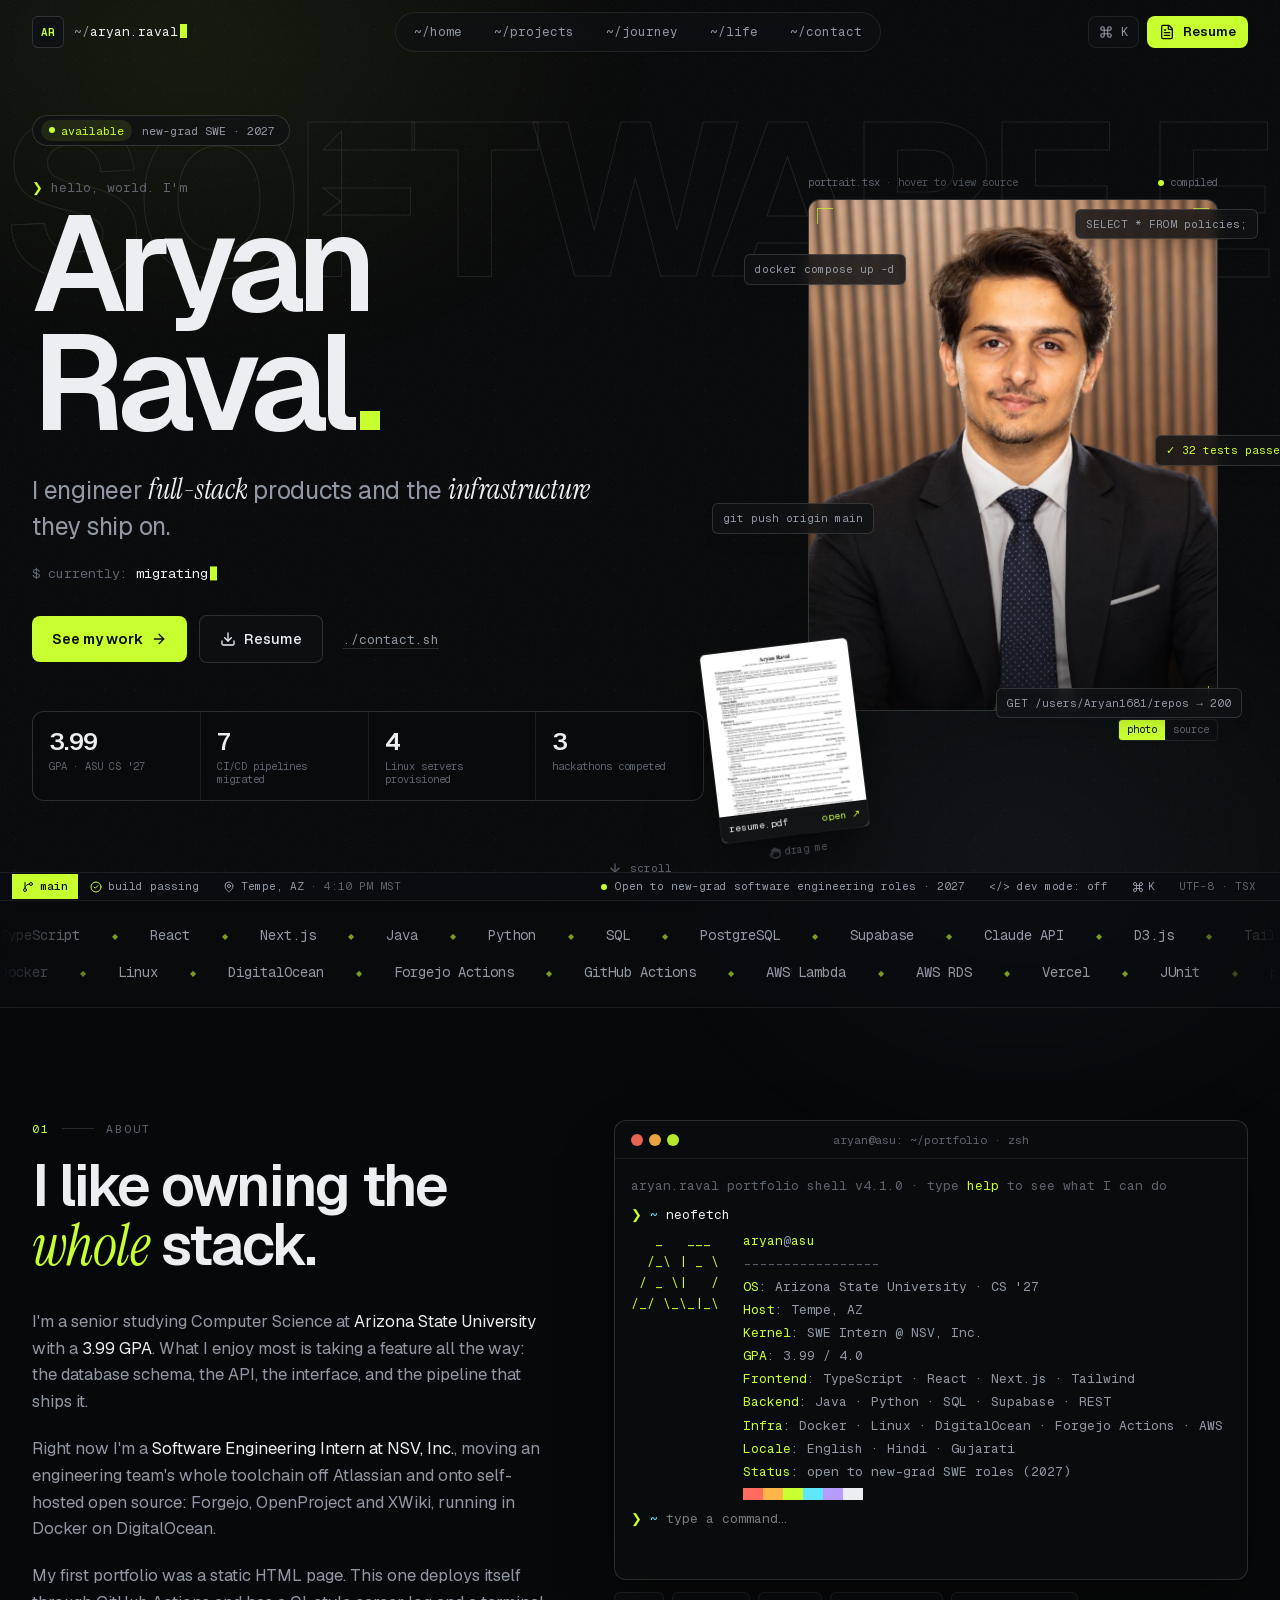
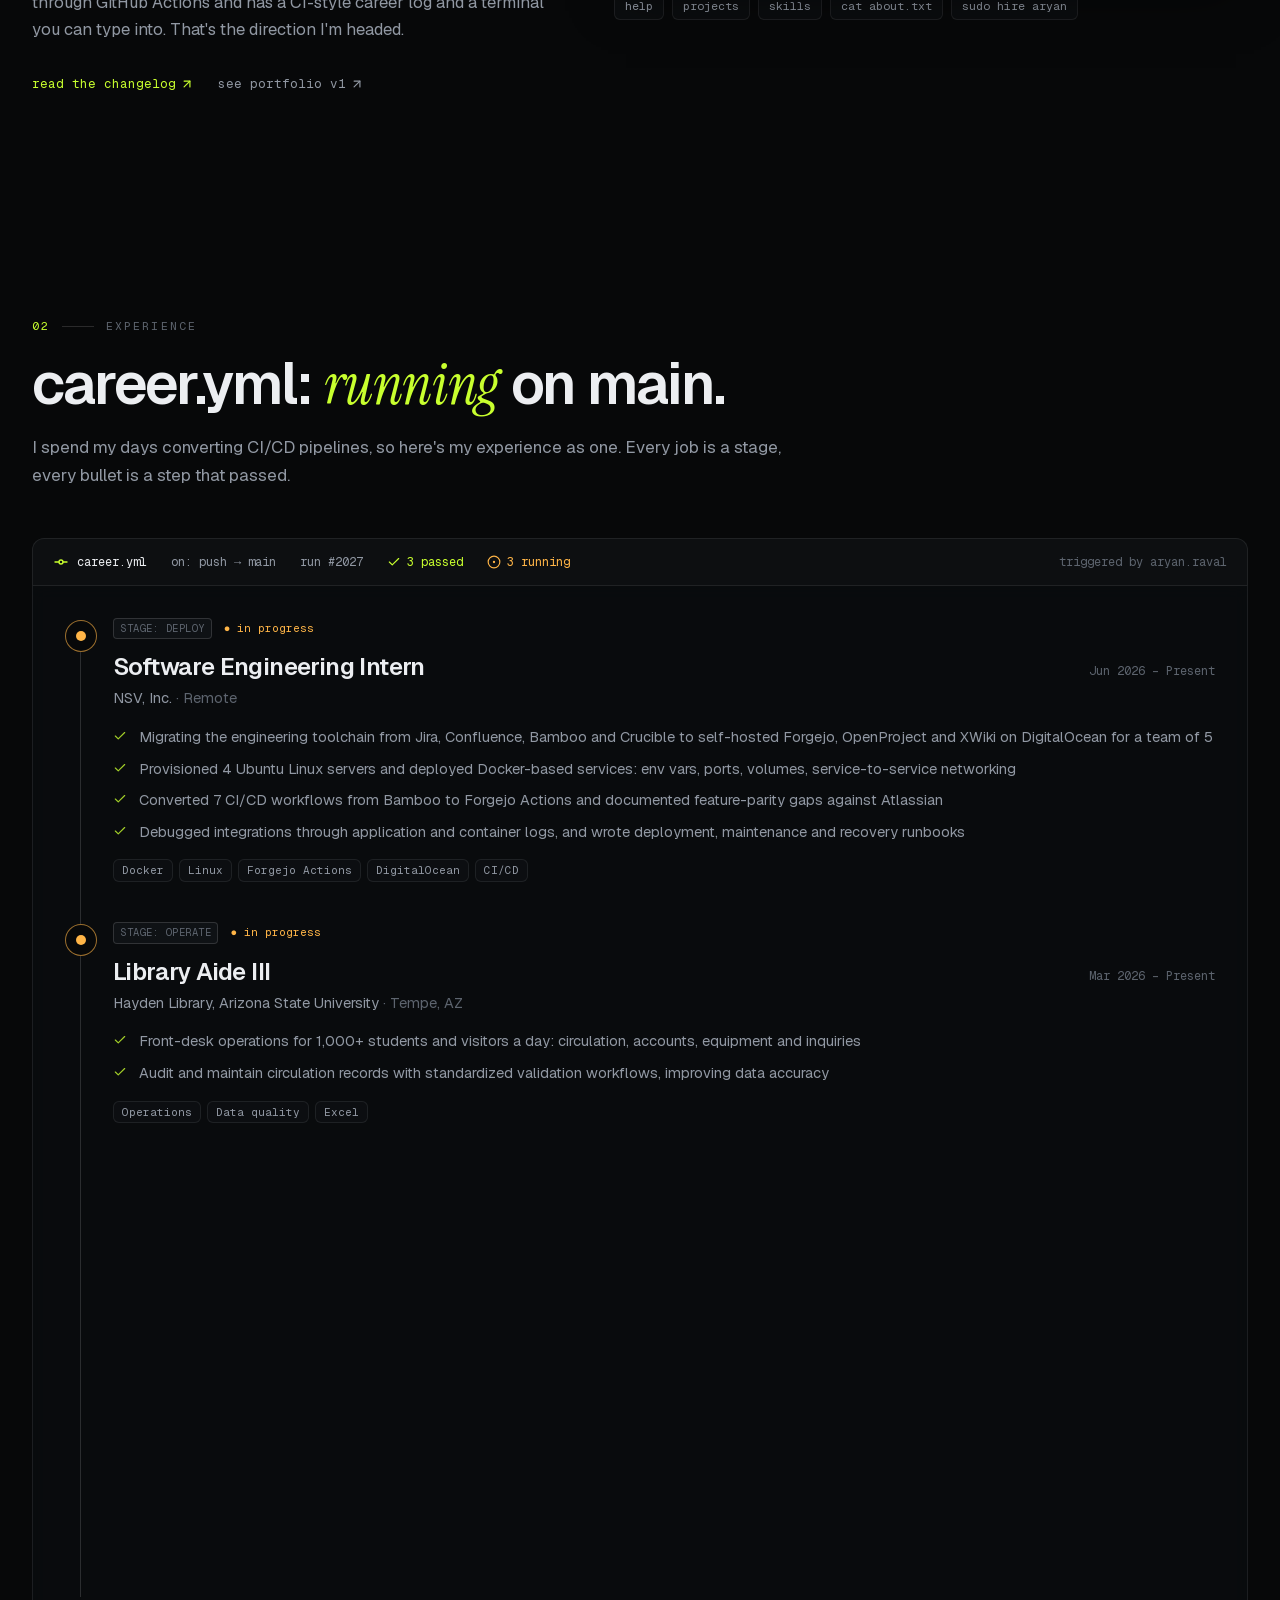
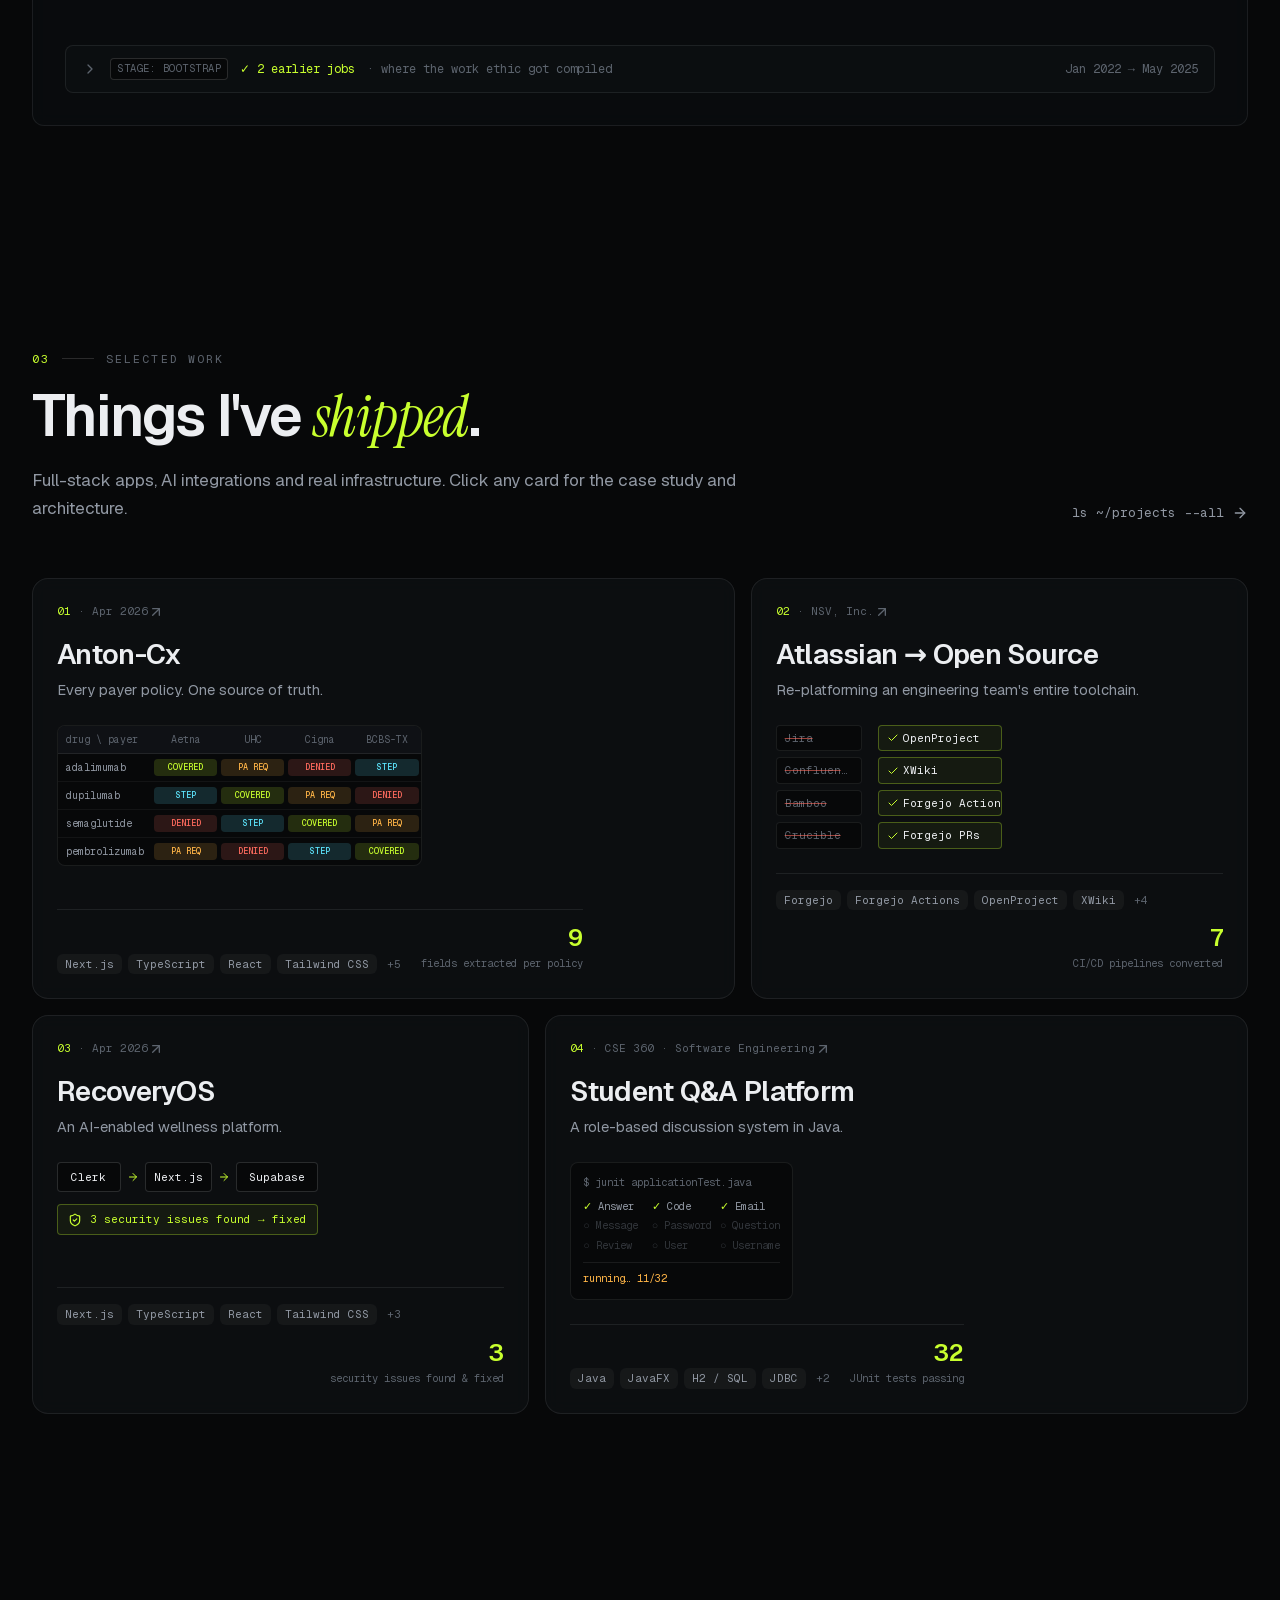
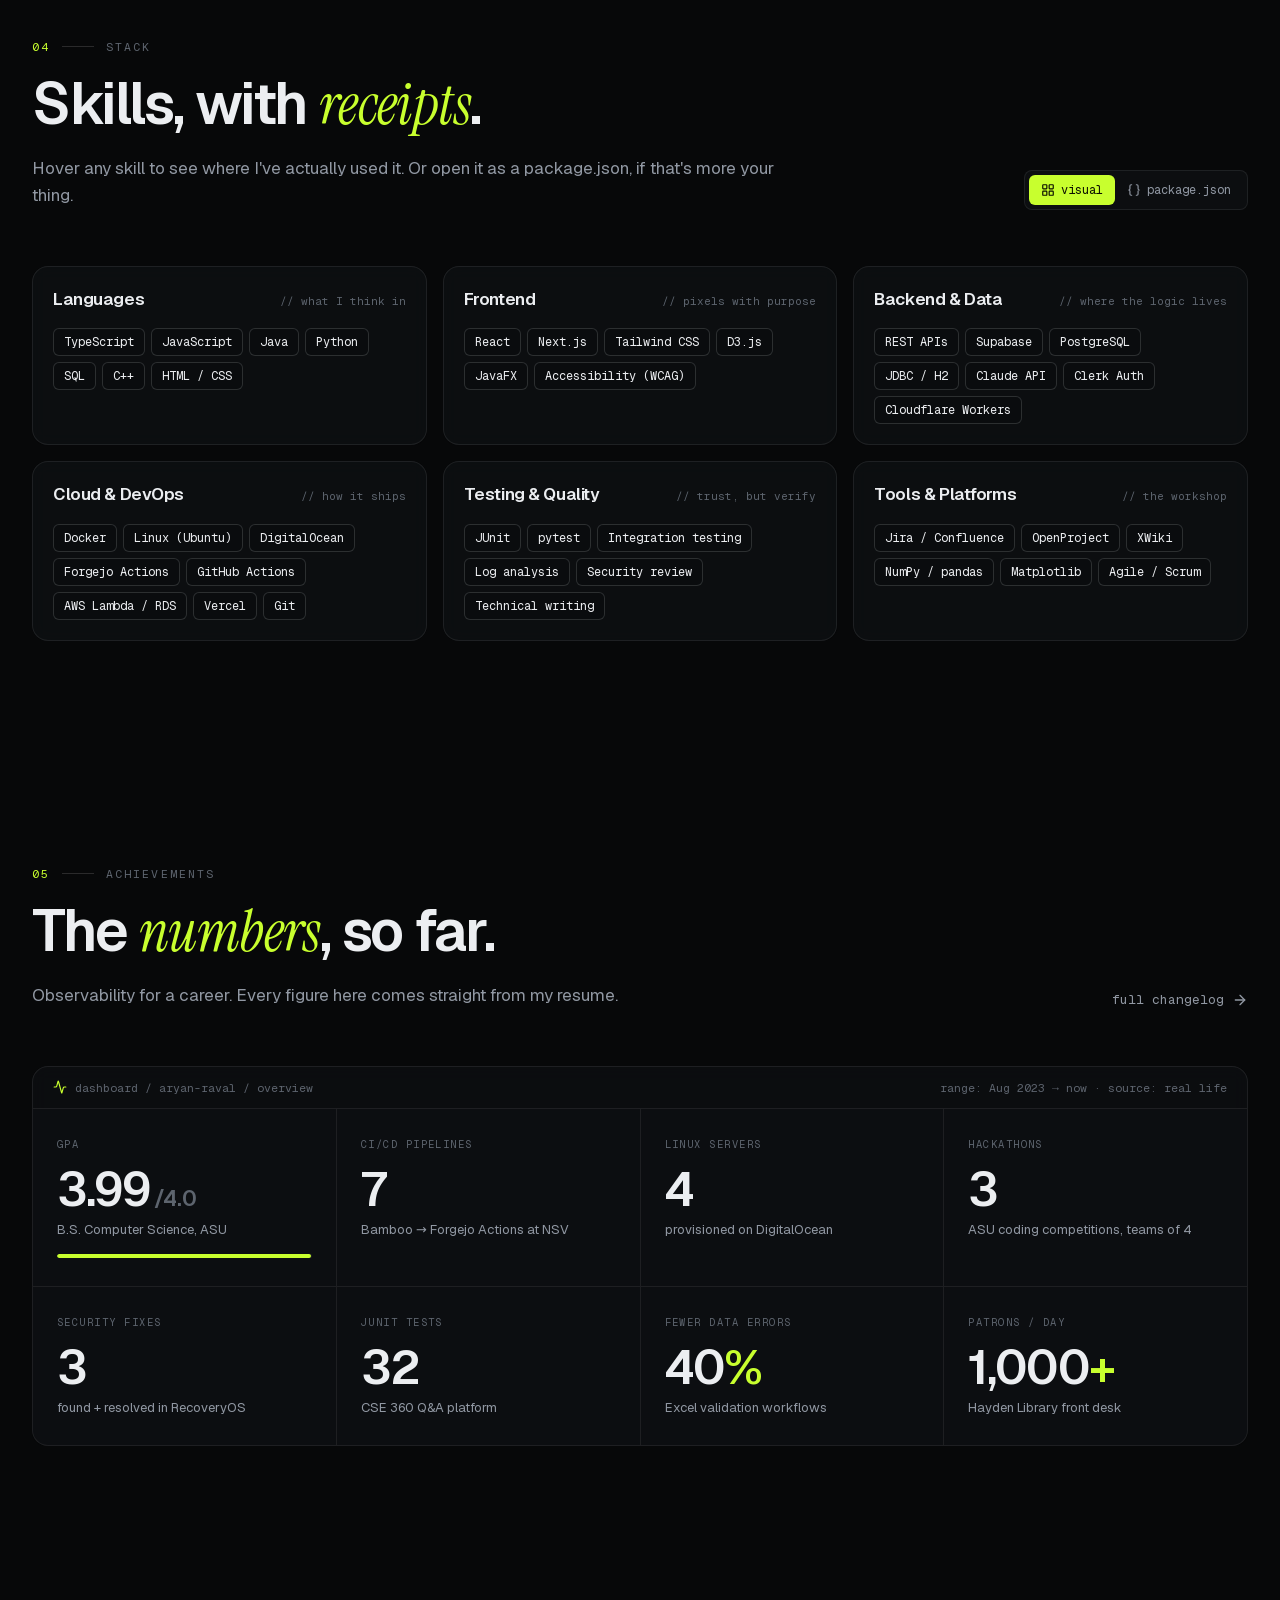
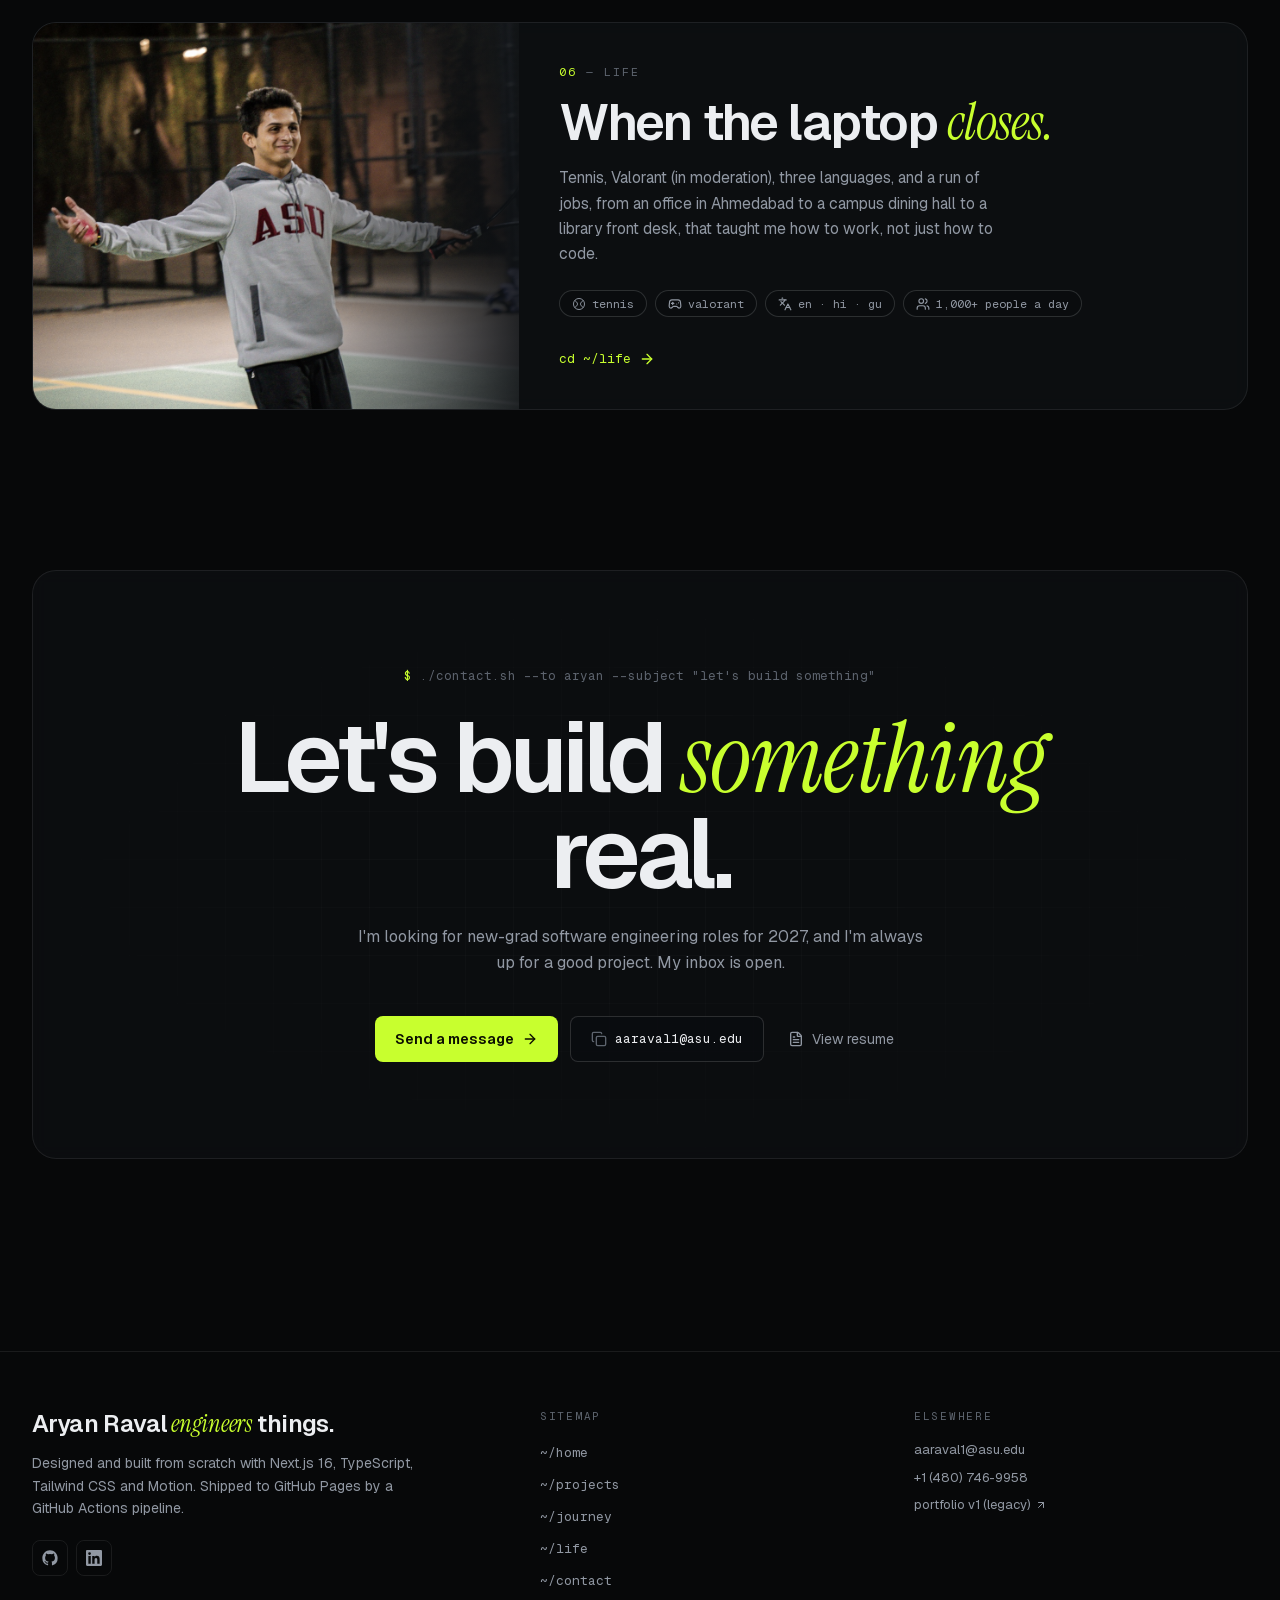
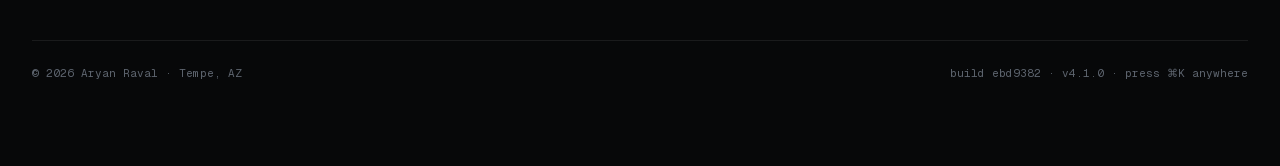
==== commit b832062e: "Deploy ebd9382" ====
--- a/index.html
+++ b/index.html
@@ -1 +1 @@
-<!DOCTYPE html><html lang="en" class="T19VSG_variable _8Li5zG_variable o_1SAq_variable"><head><meta charSet="utf-8"/><meta name="viewport" content="width=device-width, initial-scale=1"/><link rel="preload" href="/_next/static/media/797e433ab948586e-s.p.0r6juujl39pe6.woff2" as="font" crossorigin="" type="font/woff2"/><link rel="preload" href="/_next/static/media/7ebf22b5a21034f8-s.p.3j3877k49yy0l.woff2" as="font" crossorigin="" type="font/woff2"/><link rel="preload" href="/_next/static/media/caa3a2e1cccd8315-s.p.0wgildi0cnwt9.woff2" as="font" crossorigin="" type="font/woff2"/><link rel="preload" href="/_next/static/media/e41d5df559864f9e-s.p.1g73gv09-xcb6.woff2" as="font" crossorigin="" type="font/woff2"/><link rel="preload" as="image" href="/images/aryan-portrait.jpg"/><link rel="stylesheet" href="/_next/static/chunks/3q2xig94tih25.css" data-precedence="next"/><link rel="preload" as="script" fetchPriority="low" href="/_next/static/chunks/1ckvzn7sfprko.js"/><script src="/_next/static/chunks/2bzlqb104tejm.js" async=""></script><script src="/_next/static/chunks/2or1riwyasohw.js" async=""></script><script src="/_next/static/chunks/1-fibdkr3wypg.js" async=""></script><script src="/_next/static/chunks/turbopack-3-ry682tkyiqk.js" async=""></script><script src="/_next/static/chunks/42onvq6nokjl2.js" async=""></script><script src="/_next/static/chunks/1m4r3h1qzhj2j.js" async=""></script><script src="/_next/static/chunks/1ka4qujb72j-q.js" async=""></script><script src="/_next/static/chunks/1___6oobgvxcq.js" async=""></script><script src="/_next/static/chunks/3ixcz7sh88nmh.js" async=""></script><script src="/_next/static/chunks/3in9aumicdntz.js" async=""></script><meta name="theme-color" content="#070809"/><meta name="color-scheme" content="dark"/><title>Aryan Raval · Software Engineer</title><meta name="description" content="Aryan Raval: full-stack software engineer and CS senior at Arizona State (3.99 GPA). Next.js, TypeScript, Java, Python, Docker, Linux and CI/CD. SWE Intern at NSV, Inc."/><meta name="author" content="Aryan Raval"/><meta name="keywords" content="Aryan Raval,software engineer,full-stack,Next.js,TypeScript,DevOps,ASU,portfolio"/><meta name="referrer" content="strict-origin-when-cross-origin"/><meta property="og:title" content="Aryan Raval · Software Engineer"/><meta property="og:description" content="Full-stack products and the infrastructure they ship on."/><meta property="og:image" content="https://aryan1681.github.io/images/aryan-portrait.jpg"/><meta property="og:image:width" content="853"/><meta property="og:image:height" content="1280"/><meta property="og:image:alt" content="Aryan Raval"/><meta property="og:type" content="website"/><meta name="twitter:card" content="summary_large_image"/><meta name="twitter:title" content="Aryan Raval · Software Engineer"/><meta name="twitter:description" content="Full-stack products and the infrastructure they ship on."/><meta name="twitter:image" content="https://aryan1681.github.io/images/aryan-portrait.jpg"/><meta name="twitter:image:alt" content="Aryan Raval"/><meta name="twitter:image:width" content="853"/><meta name="twitter:image:height" content="1280"/><link rel="icon" href="/icon.svg?icon.2ribvxsm2359e.svg" sizes="any" type="image/svg+xml"/><meta name="next-size-adjust" content=""/><script>try{if(sessionStorage.getItem("booted"))document.documentElement.setAttribute("data-booted","")}catch(e){}</script><script src="/_next/static/chunks/0cz1d0mv5g_q7.js" noModule=""></script></head><body class="grain min-h-dvh"><div hidden=""><!--$--><!--/$--></div><a href="#main" class="sr-only z-[90] rounded-md bg-accent px-3 py-2 text-accent-ink focus:not-sr-only focus:fixed focus:left-4 focus:top-4">Skip to content</a><div id="boot-overlay" aria-hidden="true" class="fixed inset-0 z-[100] flex items-end bg-bg transition-[clip-path] duration-700 ease-[cubic-bezier(.77,0,.18,1)]" style="clip-path:inset(0 0 0% 0)"><div class="hairline-grid absolute inset-0 opacity-60"></div><div class="relative mx-auto w-full max-w-7xl px-5 pb-14 sm:px-8 sm:pb-20"><p class="mb-6 font-mono text-[11px] uppercase tracking-[0.2em] text-dim">aryan.raval · boot</p><div class="space-y-1.5 font-mono text-[12.5px] sm:text-sm"></div><div class="mt-8 h-px w-full overflow-hidden bg-line"><div class="h-full bg-accent transition-[width] duration-200" style="width:0%"></div></div><div class="mt-3 flex justify-between font-mono text-[10.5px] text-dim"><span>0<!-- -->%</span><span class="pointer-coarse:hidden">press any key to skip</span><span class="hidden pointer-coarse:inline">tap to skip</span></div></div></div><div aria-hidden="true" class="pointer-events-none fixed inset-0 z-0"><canvas class="absolute inset-0"></canvas><div class="absolute -left-[20%] -top-[30%] h-[70vh] w-[70vw] rounded-full bg-[radial-gradient(closest-side,rgb(200_255_46/0.07),transparent)] blur-2xl"></div><div class="absolute -bottom-[30%] -right-[10%] h-[70vh] w-[60vw] rounded-full bg-[radial-gradient(closest-side,rgb(94_231_255/0.05),transparent)] blur-2xl"></div></div><header class="fixed inset-x-0 top-0 z-40 transition-[background-color,border-color,backdrop-filter] duration-300 border-b border-transparent"><nav class="mx-auto flex h-16 max-w-7xl items-center justify-between px-4 sm:px-6 lg:px-8" aria-label="Main"><a class="group flex items-center gap-2.5" aria-label="Aryan Raval, home" href="/"><span class="grid size-8 place-items-center rounded-md border border-line-2 bg-panel font-mono text-[11px] font-semibold tracking-tight text-accent transition-colors group-hover:border-accent/60">AR</span><span class="hidden whitespace-nowrap font-mono text-[13px] text-muted sm:inline">~/<span class="text-fg">aryan.raval</span><span class="ml-0.5 inline-block h-3.5 w-[7px] translate-y-[2px] animate-blink bg-accent"></span></span></a><ul class="hidden items-center gap-1 rounded-full border border-line bg-panel/60 p-1 backdrop-blur md:flex"><li class="relative"><a class="relative z-10 block rounded-full px-3.5 py-1.5 font-mono text-[12.5px] transition-colors text-accent-ink" href="/">~/<!-- -->home</a><span class="absolute inset-0 rounded-full bg-accent"></span></li><li class="relative"><a class="relative z-10 block rounded-full px-3.5 py-1.5 font-mono text-[12.5px] transition-colors text-muted hover:text-fg" href="/projects/">~/<!-- -->projects</a></li><li class="relative"><a class="relative z-10 block rounded-full px-3.5 py-1.5 font-mono text-[12.5px] transition-colors text-muted hover:text-fg" href="/journey/">~/<!-- -->journey</a></li><li class="relative"><a class="relative z-10 block rounded-full px-3.5 py-1.5 font-mono text-[12.5px] transition-colors text-muted hover:text-fg" href="/life/">~/<!-- -->life</a></li><li class="relative"><a class="relative z-10 block rounded-full px-3.5 py-1.5 font-mono text-[12.5px] transition-colors text-muted hover:text-fg" href="/contact/">~/<!-- -->contact</a></li></ul><div class="flex items-center gap-2"><button class="hidden items-center gap-2 rounded-lg border border-line bg-panel/60 px-2.5 py-1.5 font-mono text-[12px] text-muted transition-colors hover:border-line-2 hover:text-fg sm:flex md:hidden lg:flex" aria-label="Open command palette"><svg xmlns="http://www.w3.org/2000/svg" width="24" height="24" viewBox="0 0 24 24" fill="none" stroke="currentColor" stroke-width="2" stroke-linecap="round" stroke-linejoin="round" class="lucide lucide-command size-3.5" aria-hidden="true"><path d="M15 6v12a3 3 0 1 0 3-3H6a3 3 0 1 0 3 3V6a3 3 0 1 0-3 3h12a3 3 0 1 0-3-3"></path></svg><span>K</span></button><button class="flex items-center gap-2 rounded-lg bg-accent px-3 py-1.5 text-[13px] font-semibold text-accent-ink transition-transform hover:-translate-y-px active:translate-y-0"><svg xmlns="http://www.w3.org/2000/svg" width="24" height="24" viewBox="0 0 24 24" fill="none" stroke="currentColor" stroke-width="2" stroke-linecap="round" stroke-linejoin="round" class="lucide lucide-file-text size-4" aria-hidden="true"><path d="M6 22a2 2 0 0 1-2-2V4a2 2 0 0 1 2-2h8a2.4 2.4 0 0 1 1.704.706l3.588 3.588A2.4 2.4 0 0 1 20 8v12a2 2 0 0 1-2 2z"></path><path d="M14 2v5a1 1 0 0 0 1 1h5"></path><path d="M10 9H8"></path><path d="M16 13H8"></path><path d="M16 17H8"></path></svg><span>Resume</span></button><button class="grid size-9 place-items-center rounded-lg border border-line text-fg md:hidden" aria-label="Open menu" aria-expanded="false"><svg xmlns="http://www.w3.org/2000/svg" width="24" height="24" viewBox="0 0 24 24" fill="none" stroke="currentColor" stroke-width="2" stroke-linecap="round" stroke-linejoin="round" class="lucide lucide-menu size-4" aria-hidden="true"><path d="M4 5h16"></path><path d="M4 12h16"></path><path d="M4 19h16"></path></svg></button></div></nav></header><main id="main" class="relative z-10"><section data-component="Hero" class="relative flex min-h-[100svh] items-center overflow-hidden pb-16 pt-24 lg:pt-20"><div aria-hidden="true" class="text-outline pointer-events-none absolute left-0 top-[16%] select-none whitespace-nowrap text-[22vw] font-bold leading-none tracking-[-0.06em] lg:top-[10%] lg:text-[17vw]" style="transform:none">SOFTWARE ENGINEER · FULL STACK · DEVOPS ·</div><div class="relative mx-auto grid grid-cols-1 w-full max-w-7xl items-center gap-14 px-4 sm:px-6 lg:grid-cols-[1.2fr_0.8fr] lg:gap-10 lg:px-8"><div style="opacity:1"><div class="inline-flex items-center gap-2.5 rounded-full border border-line-2 bg-panel/70 py-1 pl-2 pr-3.5 font-mono text-[11.5px] text-muted backdrop-blur" style="opacity:0;transform:translateY(10px)"><span class="flex items-center gap-1.5 rounded-full bg-accent/10 px-2 py-0.5 text-accent"><span class="size-1.5 animate-pulse-dot rounded-full bg-accent"></span> available</span>new-grad SWE · 2027</div><p class="mt-8 font-mono text-[13px] text-dim"><span class="text-accent">❯</span> hello, world. I&#x27;m</p><h1 class="mt-2 text-[clamp(3.6rem,11vw,8.4rem)] font-semibold leading-[0.88] tracking-[-0.055em]"><span class="block" aria-label="Aryan"><span aria-hidden="true">Aryan</span></span><span class="block"><span aria-label="Raval"><span aria-hidden="true">Raval</span></span><span class="text-accent">.</span></span></h1><p class="mt-7 max-w-xl text-[clamp(1.2rem,2.2vw,1.55rem)] leading-snug tracking-[-0.01em] text-muted">I engineer <span class="serif-accent text-[1.15em] text-fg">full-stack</span> products and the<!-- --> <span class="serif-accent text-[1.15em] text-fg">infrastructure</span> they ship on.</p><p class="mt-5 min-h-[3em] font-mono text-[13px] text-muted sm:min-h-0 sm:text-[13.5px]"><span class="text-dim">$ currently:</span> <span class="text-fg">migrating Atlassian → self-hosted open source @ NSV<span class="ml-0.5 inline-block h-[1.05em] w-[0.5em] translate-y-[0.18em] animate-blink bg-accent" aria-hidden="true"></span></span></p><div class="mt-8 flex flex-wrap items-center gap-3"><a class="group inline-flex items-center gap-2 rounded-lg bg-accent px-5 py-3 text-[14.5px] font-semibold text-accent-ink transition-transform hover:-translate-y-0.5" href="/projects/">See my work <svg xmlns="http://www.w3.org/2000/svg" width="24" height="24" viewBox="0 0 24 24" fill="none" stroke="currentColor" stroke-width="2" stroke-linecap="round" stroke-linejoin="round" class="lucide lucide-arrow-right size-4 transition-transform group-hover:translate-x-0.5" aria-hidden="true"><path d="M5 12h14"></path><path d="m12 5 7 7-7 7"></path></svg></a><a href="/resume/Aryan_Raval_Resume.pdf" download="Aryan_Raval_Resume.pdf" class="inline-flex items-center gap-2 rounded-lg border border-line-2 bg-panel/60 px-5 py-3 text-[14.5px] font-medium text-fg backdrop-blur transition-colors hover:border-accent/50"><svg xmlns="http://www.w3.org/2000/svg" width="24" height="24" viewBox="0 0 24 24" fill="none" stroke="currentColor" stroke-width="2" stroke-linecap="round" stroke-linejoin="round" class="lucide lucide-download size-4" aria-hidden="true"><path d="M12 15V3"></path><path d="M21 15v4a2 2 0 0 1-2 2H5a2 2 0 0 1-2-2v-4"></path><path d="m7 10 5 5 5-5"></path></svg> Resume</a><a class="px-2 py-3 font-mono text-[13px] text-muted underline decoration-line-2 underline-offset-4 hover:text-accent" href="/contact/">./contact.sh</a></div><dl class="mt-12 grid max-w-2xl grid-cols-2 gap-px overflow-hidden rounded-xl border border-line bg-line sm:grid-cols-4"><div class="bg-bg/90 px-4 py-3.5 backdrop-blur" style="opacity:0;transform:translateY(8px)"><dt class="sr-only">GPA · ASU CS &#x27;27</dt><dd><span class="block text-2xl font-semibold tracking-tight">3.99</span><span class="mt-0.5 block font-mono text-[10.5px] leading-tight text-dim">GPA · ASU CS &#x27;27</span></dd></div><div class="bg-bg/90 px-4 py-3.5 backdrop-blur" style="opacity:0;transform:translateY(8px)"><dt class="sr-only">CI/CD pipelines migrated</dt><dd><span class="block text-2xl font-semibold tracking-tight">7</span><span class="mt-0.5 block font-mono text-[10.5px] leading-tight text-dim">CI/CD pipelines migrated</span></dd></div><div class="bg-bg/90 px-4 py-3.5 backdrop-blur" style="opacity:0;transform:translateY(8px)"><dt class="sr-only">Linux servers provisioned</dt><dd><span class="block text-2xl font-semibold tracking-tight">4</span><span class="mt-0.5 block font-mono text-[10.5px] leading-tight text-dim">Linux servers provisioned</span></dd></div><div class="bg-bg/90 px-4 py-3.5 backdrop-blur" style="opacity:0;transform:translateY(8px)"><dt class="sr-only">hackathons competed</dt><dd><span class="block text-2xl font-semibold tracking-tight">3</span><span class="mt-0.5 block font-mono text-[10.5px] leading-tight text-dim">hackathons competed</span></dd></div></dl></div><div class="relative mx-auto w-full max-w-[340px] sm:max-w-[380px] lg:max-w-[410px]"><div class="pointer-events-none absolute z-10 hidden xl:block -left-16 top-[14%]" aria-hidden="true" style="transform:none"><div class="animate-float" style="animation-delay:0s;opacity:0;transform:scale(0.9)"><span class="block whitespace-nowrap rounded-md border border-line-2 bg-panel/80 px-2.5 py-1.5 font-mono text-[11px] text-muted shadow-lg backdrop-blur">docker compose up -d</span></div></div><div class="pointer-events-none absolute z-10 hidden xl:block -right-10 top-[6%]" aria-hidden="true" style="transform:none"><div class="animate-float" style="animation-delay:1.2s;opacity:0;transform:scale(0.9)"><span class="block whitespace-nowrap rounded-md border border-line-2 bg-panel/80 px-2.5 py-1.5 font-mono text-[11px] text-muted shadow-lg backdrop-blur">SELECT * FROM policies;</span></div></div><div class="pointer-events-none absolute z-10 hidden xl:block -right-20 top-[46%]" aria-hidden="true" style="transform:none"><div class="animate-float" style="animation-delay:0.6s;opacity:0;transform:scale(0.9)"><span class="block whitespace-nowrap rounded-md border border-line-2 bg-panel/80 px-2.5 py-1.5 font-mono text-[11px] text-muted shadow-lg backdrop-blur"><span class="text-accent">✓ 32 tests passed</span></span></div></div><div class="pointer-events-none absolute z-10 hidden xl:block -left-24 top-[58%]" aria-hidden="true" style="transform:none"><div class="animate-float" style="animation-delay:1.8s;opacity:0;transform:scale(0.9)"><span class="block whitespace-nowrap rounded-md border border-line-2 bg-panel/80 px-2.5 py-1.5 font-mono text-[11px] text-muted shadow-lg backdrop-blur">git push origin main</span></div></div><div class="pointer-events-none absolute z-10 hidden xl:block -right-6 bottom-[4%]" aria-hidden="true" style="transform:none"><div class="animate-float" style="animation-delay:2.4s;opacity:0;transform:scale(0.9)"><span class="block whitespace-nowrap rounded-md border border-line-2 bg-panel/80 px-2.5 py-1.5 font-mono text-[11px] text-muted shadow-lg backdrop-blur">GET /users/Aryan1681/repos → 200</span></div></div><div style="opacity:0;transform:scale(0.96)"><div class="relative" style="perspective:1200px"><div class="relative" style="transform-style:preserve-3d;transform:none"><div class="mb-2 flex items-center justify-between font-mono text-[10.5px] text-dim"><span>portrait.tsx</span><span class="flex items-center gap-1.5"><span class="size-1.5 rounded-full animate-blink bg-amber"></span>rendering source</span></div><div class="relative aspect-[4/5] w-full cursor-crosshair overflow-hidden rounded-xl border border-line-2 bg-panel [transition:--lens_.35s_cubic-bezier(.22,1,.36,1)]" role="img" aria-label="Portrait of Aryan Raval in a navy suit"><img alt="" decoding="async" data-nimg="fill" class="object-cover object-[50%_20%]" style="position:absolute;height:100%;width:100%;left:0;top:0;right:0;bottom:0;color:transparent" src="/images/aryan-portrait.jpg"/><div class="pointer-events-none absolute inset-0 bg-gradient-to-t from-bg/60 via-transparent to-transparent"></div><div class="absolute inset-0 bg-bg"><canvas class="absolute inset-0"></canvas></div><span class="pointer-events-none absolute size-4 border-accent/70 left-2 top-2 border-l border-t"></span><span class="pointer-events-none absolute size-4 border-accent/70 right-2 top-2 border-r border-t"></span><span class="pointer-events-none absolute size-4 border-accent/70 bottom-2 left-2 border-b border-l"></span><span class="pointer-events-none absolute size-4 border-accent/70 bottom-2 right-2 border-b border-r"></span></div><div class="mt-2 flex items-center justify-end font-mono text-[10.5px] text-dim"><span class="flex overflow-hidden rounded border border-line"><button class="px-2 py-0.5 bg-accent text-accent-ink" aria-pressed="true">photo</button><button class="px-2 py-0.5 hover:text-fg" aria-pressed="false">source</button></span></div></div></div></div><button type="button" class="group z-20 cursor-grab touch-none select-none absolute -bottom-6 -left-6 sm:-left-20 lg:-left-24" aria-label="Open resume (you can also drag it around)" draggable="false" style="opacity:0;transform:translateY(40px) rotate(-14deg);-webkit-touch-callout:none;-webkit-user-select:none;user-select:none;touch-action:none"><div class="animate-float"><div class="relative w-[118px] overflow-hidden rounded-[5px] bg-white p-1 shadow-[0_24px_60px_-12px_rgb(0_0_0/0.8),0_0_0_1px_rgb(255_255_255/0.1)] sm:w-[148px]"><img alt="" draggable="false" loading="lazy" width="300" height="388" decoding="async" data-nimg="1" class="pointer-events-none h-auto w-full" style="color:transparent" src="/resume/resume-preview.jpg"/><div class="absolute inset-x-0 bottom-0 flex items-center justify-between bg-bg/95 px-2 py-1.5 font-mono text-[9.5px] text-fg"><span class="truncate">resume.pdf</span><span class="text-accent">open ↗</span></div></div><p class="mt-2 flex items-center justify-center gap-1 font-mono text-[10px] text-dim opacity-80 transition-opacity group-hover:opacity-100"><svg xmlns="http://www.w3.org/2000/svg" width="24" height="24" viewBox="0 0 24 24" fill="none" stroke="currentColor" stroke-width="2" stroke-linecap="round" stroke-linejoin="round" class="lucide lucide-hand size-3" aria-hidden="true"><path d="M18 11V6a2 2 0 0 0-2-2a2 2 0 0 0-2 2"></path><path d="M14 10V4a2 2 0 0 0-2-2a2 2 0 0 0-2 2v2"></path><path d="M10 10.5V6a2 2 0 0 0-2-2a2 2 0 0 0-2 2v8"></path><path d="M18 8a2 2 0 1 1 4 0v6a8 8 0 0 1-8 8h-2c-2.8 0-4.5-.86-5.99-2.34l-3.6-3.6a2 2 0 0 1 2.83-2.82L7 15"></path></svg> drag me</p></div></button></div></div><a href="#about" class="absolute bottom-6 left-1/2 hidden -translate-x-1/2 items-center gap-2 font-mono text-[11px] text-dim hover:text-fg lg:flex" style="opacity:1"><svg xmlns="http://www.w3.org/2000/svg" width="24" height="24" viewBox="0 0 24 24" fill="none" stroke="currentColor" stroke-width="2" stroke-linecap="round" stroke-linejoin="round" class="lucide lucide-arrow-down size-3.5 animate-bounce" aria-hidden="true"><path d="M12 5v14"></path><path d="m19 12-7 7-7-7"></path></svg> scroll</a></section><section aria-label="Technologies I work with" data-component="TechMarquee" class="relative space-y-4 border-y border-line bg-bg-2/60 py-6 backdrop-blur-sm"><div class="mask-fade-x flex overflow-hidden"><ul class="flex shrink-0 items-center gap-8 pr-8 hover:[animation-play-state:paused] animate-marquee"><li class="flex items-center gap-8 whitespace-nowrap font-mono text-[13px] text-muted sm:text-[14px]" aria-hidden="false"><span class="transition-colors hover:text-accent">TypeScript</span><span class="text-[8px] text-accent/60">◆</span></li><li class="flex items-center gap-8 whitespace-nowrap font-mono text-[13px] text-muted sm:text-[14px]" aria-hidden="false"><span class="transition-colors hover:text-accent">React</span><span class="text-[8px] text-accent/60">◆</span></li><li class="flex items-center gap-8 whitespace-nowrap font-mono text-[13px] text-muted sm:text-[14px]" aria-hidden="false"><span class="transition-colors hover:text-accent">Next.js</span><span class="text-[8px] text-accent/60">◆</span></li><li class="flex items-center gap-8 whitespace-nowrap font-mono text-[13px] text-muted sm:text-[14px]" aria-hidden="false"><span class="transition-colors hover:text-accent">Java</span><span class="text-[8px] text-accent/60">◆</span></li><li class="flex items-center gap-8 whitespace-nowrap font-mono text-[13px] text-muted sm:text-[14px]" aria-hidden="false"><span class="transition-colors hover:text-accent">Python</span><span class="text-[8px] text-accent/60">◆</span></li><li class="flex items-center gap-8 whitespace-nowrap font-mono text-[13px] text-muted sm:text-[14px]" aria-hidden="false"><span class="transition-colors hover:text-accent">SQL</span><span class="text-[8px] text-accent/60">◆</span></li><li class="flex items-center gap-8 whitespace-nowrap font-mono text-[13px] text-muted sm:text-[14px]" aria-hidden="false"><span class="transition-colors hover:text-accent">PostgreSQL</span><span class="text-[8px] text-accent/60">◆</span></li><li class="flex items-center gap-8 whitespace-nowrap font-mono text-[13px] text-muted sm:text-[14px]" aria-hidden="false"><span class="transition-colors hover:text-accent">Supabase</span><span class="text-[8px] text-accent/60">◆</span></li><li class="flex items-center gap-8 whitespace-nowrap font-mono text-[13px] text-muted sm:text-[14px]" aria-hidden="false"><span class="transition-colors hover:text-accent">Claude API</span><span class="text-[8px] text-accent/60">◆</span></li><li class="flex items-center gap-8 whitespace-nowrap font-mono text-[13px] text-muted sm:text-[14px]" aria-hidden="false"><span class="transition-colors hover:text-accent">D3.js</span><span class="text-[8px] text-accent/60">◆</span></li><li class="flex items-center gap-8 whitespace-nowrap font-mono text-[13px] text-muted sm:text-[14px]" aria-hidden="false"><span class="transition-colors hover:text-accent">Tailwind CSS</span><span class="text-[8px] text-accent/60">◆</span></li><li class="flex items-center gap-8 whitespace-nowrap font-mono text-[13px] text-muted sm:text-[14px]" aria-hidden="false"><span class="transition-colors hover:text-accent">REST APIs</span><span class="text-[8px] text-accent/60">◆</span></li><li class="flex items-center gap-8 whitespace-nowrap font-mono text-[13px] text-muted sm:text-[14px]" aria-hidden="true"><span class="transition-colors hover:text-accent">TypeScript</span><span class="text-[8px] text-accent/60">◆</span></li><li class="flex items-center gap-8 whitespace-nowrap font-mono text-[13px] text-muted sm:text-[14px]" aria-hidden="true"><span class="transition-colors hover:text-accent">React</span><span class="text-[8px] text-accent/60">◆</span></li><li class="flex items-center gap-8 whitespace-nowrap font-mono text-[13px] text-muted sm:text-[14px]" aria-hidden="true"><span class="transition-colors hover:text-accent">Next.js</span><span class="text-[8px] text-accent/60">◆</span></li><li class="flex items-center gap-8 whitespace-nowrap font-mono text-[13px] text-muted sm:text-[14px]" aria-hidden="true"><span class="transition-colors hover:text-accent">Java</span><span class="text-[8px] text-accent/60">◆</span></li><li class="flex items-center gap-8 whitespace-nowrap font-mono text-[13px] text-muted sm:text-[14px]" aria-hidden="true"><span class="transition-colors hover:text-accent">Python</span><span class="text-[8px] text-accent/60">◆</span></li><li class="flex items-center gap-8 whitespace-nowrap font-mono text-[13px] text-muted sm:text-[14px]" aria-hidden="true"><span class="transition-colors hover:text-accent">SQL</span><span class="text-[8px] text-accent/60">◆</span></li><li class="flex items-center gap-8 whitespace-nowrap font-mono text-[13px] text-muted sm:text-[14px]" aria-hidden="true"><span class="transition-colors hover:text-accent">PostgreSQL</span><span class="text-[8px] text-accent/60">◆</span></li><li class="flex items-center gap-8 whitespace-nowrap font-mono text-[13px] text-muted sm:text-[14px]" aria-hidden="true"><span class="transition-colors hover:text-accent">Supabase</span><span class="text-[8px] text-accent/60">◆</span></li><li class="flex items-center gap-8 whitespace-nowrap font-mono text-[13px] text-muted sm:text-[14px]" aria-hidden="true"><span class="transition-colors hover:text-accent">Claude API</span><span class="text-[8px] text-accent/60">◆</span></li><li class="flex items-center gap-8 whitespace-nowrap font-mono text-[13px] text-muted sm:text-[14px]" aria-hidden="true"><span class="transition-colors hover:text-accent">D3.js</span><span class="text-[8px] text-accent/60">◆</span></li><li class="flex items-center gap-8 whitespace-nowrap font-mono text-[13px] text-muted sm:text-[14px]" aria-hidden="true"><span class="transition-colors hover:text-accent">Tailwind CSS</span><span class="text-[8px] text-accent/60">◆</span></li><li class="flex items-center gap-8 whitespace-nowrap font-mono text-[13px] text-muted sm:text-[14px]" aria-hidden="true"><span class="transition-colors hover:text-accent">REST APIs</span><span class="text-[8px] text-accent/60">◆</span></li></ul></div><div class="mask-fade-x flex overflow-hidden"><ul class="flex shrink-0 items-center gap-8 pr-8 hover:[animation-play-state:paused] animate-marquee-rev"><li class="flex items-center gap-8 whitespace-nowrap font-mono text-[13px] text-muted sm:text-[14px]" aria-hidden="false"><span class="transition-colors hover:text-accent">Docker</span><span class="text-[8px] text-accent/60">◆</span></li><li class="flex items-center gap-8 whitespace-nowrap font-mono text-[13px] text-muted sm:text-[14px]" aria-hidden="false"><span class="transition-colors hover:text-accent">Linux</span><span class="text-[8px] text-accent/60">◆</span></li><li class="flex items-center gap-8 whitespace-nowrap font-mono text-[13px] text-muted sm:text-[14px]" aria-hidden="false"><span class="transition-colors hover:text-accent">DigitalOcean</span><span class="text-[8px] text-accent/60">◆</span></li><li class="flex items-center gap-8 whitespace-nowrap font-mono text-[13px] text-muted sm:text-[14px]" aria-hidden="false"><span class="transition-colors hover:text-accent">Forgejo Actions</span><span class="text-[8px] text-accent/60">◆</span></li><li class="flex items-center gap-8 whitespace-nowrap font-mono text-[13px] text-muted sm:text-[14px]" aria-hidden="false"><span class="transition-colors hover:text-accent">GitHub Actions</span><span class="text-[8px] text-accent/60">◆</span></li><li class="flex items-center gap-8 whitespace-nowrap font-mono text-[13px] text-muted sm:text-[14px]" aria-hidden="false"><span class="transition-colors hover:text-accent">AWS Lambda</span><span class="text-[8px] text-accent/60">◆</span></li><li class="flex items-center gap-8 whitespace-nowrap font-mono text-[13px] text-muted sm:text-[14px]" aria-hidden="false"><span class="transition-colors hover:text-accent">AWS RDS</span><span class="text-[8px] text-accent/60">◆</span></li><li class="flex items-center gap-8 whitespace-nowrap font-mono text-[13px] text-muted sm:text-[14px]" aria-hidden="false"><span class="transition-colors hover:text-accent">Vercel</span><span class="text-[8px] text-accent/60">◆</span></li><li class="flex items-center gap-8 whitespace-nowrap font-mono text-[13px] text-muted sm:text-[14px]" aria-hidden="false"><span class="transition-colors hover:text-accent">JUnit</span><span class="text-[8px] text-accent/60">◆</span></li><li class="flex items-center gap-8 whitespace-nowrap font-mono text-[13px] text-muted sm:text-[14px]" aria-hidden="false"><span class="transition-colors hover:text-accent">pytest</span><span class="text-[8px] text-accent/60">◆</span></li><li class="flex items-center gap-8 whitespace-nowrap font-mono text-[13px] text-muted sm:text-[14px]" aria-hidden="false"><span class="transition-colors hover:text-accent">Git</span><span class="text-[8px] text-accent/60">◆</span></li><li class="flex items-center gap-8 whitespace-nowrap font-mono text-[13px] text-muted sm:text-[14px]" aria-hidden="false"><span class="transition-colors hover:text-accent">C++</span><span class="text-[8px] text-accent/60">◆</span></li><li class="flex items-center gap-8 whitespace-nowrap font-mono text-[13px] text-muted sm:text-[14px]" aria-hidden="true"><span class="transition-colors hover:text-accent">Docker</span><span class="text-[8px] text-accent/60">◆</span></li><li class="flex items-center gap-8 whitespace-nowrap font-mono text-[13px] text-muted sm:text-[14px]" aria-hidden="true"><span class="transition-colors hover:text-accent">Linux</span><span class="text-[8px] text-accent/60">◆</span></li><li class="flex items-center gap-8 whitespace-nowrap font-mono text-[13px] text-muted sm:text-[14px]" aria-hidden="true"><span class="transition-colors hover:text-accent">DigitalOcean</span><span class="text-[8px] text-accent/60">◆</span></li><li class="flex items-center gap-8 whitespace-nowrap font-mono text-[13px] text-muted sm:text-[14px]" aria-hidden="true"><span class="transition-colors hover:text-accent">Forgejo Actions</span><span class="text-[8px] text-accent/60">◆</span></li><li class="flex items-center gap-8 whitespace-nowrap font-mono text-[13px] text-muted sm:text-[14px]" aria-hidden="true"><span class="transition-colors hover:text-accent">GitHub Actions</span><span class="text-[8px] text-accent/60">◆</span></li><li class="flex items-center gap-8 whitespace-nowrap font-mono text-[13px] text-muted sm:text-[14px]" aria-hidden="true"><span class="transition-colors hover:text-accent">AWS Lambda</span><span class="text-[8px] text-accent/60">◆</span></li><li class="flex items-center gap-8 whitespace-nowrap font-mono text-[13px] text-muted sm:text-[14px]" aria-hidden="true"><span class="transition-colors hover:text-accent">AWS RDS</span><span class="text-[8px] text-accent/60">◆</span></li><li class="flex items-center gap-8 whitespace-nowrap font-mono text-[13px] text-muted sm:text-[14px]" aria-hidden="true"><span class="transition-colors hover:text-accent">Vercel</span><span class="text-[8px] text-accent/60">◆</span></li><li class="flex items-center gap-8 whitespace-nowrap font-mono text-[13px] text-muted sm:text-[14px]" aria-hidden="true"><span class="transition-colors hover:text-accent">JUnit</span><span class="text-[8px] text-accent/60">◆</span></li><li class="flex items-center gap-8 whitespace-nowrap font-mono text-[13px] text-muted sm:text-[14px]" aria-hidden="true"><span class="transition-colors hover:text-accent">pytest</span><span class="text-[8px] text-accent/60">◆</span></li><li class="flex items-center gap-8 whitespace-nowrap font-mono text-[13px] text-muted sm:text-[14px]" aria-hidden="true"><span class="transition-colors hover:text-accent">Git</span><span class="text-[8px] text-accent/60">◆</span></li><li class="flex items-center gap-8 whitespace-nowrap font-mono text-[13px] text-muted sm:text-[14px]" aria-hidden="true"><span class="transition-colors hover:text-accent">C++</span><span class="text-[8px] text-accent/60">◆</span></li></ul></div></section><section id="about" data-component="About" class="relative mx-auto max-w-7xl scroll-mt-20 px-4 py-28 sm:px-6 lg:px-8"><div class="grid grid-cols-1 gap-14 lg:grid-cols-[0.9fr_1.1fr] lg:gap-16"><div><div class="max-w-3xl" style="opacity:0;transform:translateY(18px)"><p class="flex items-center gap-3 font-mono text-[11.5px] uppercase tracking-[0.18em] text-dim "><span class="text-accent">01</span><span class="h-px w-8 bg-line-2"></span>about</p><h2 class="mt-5 text-[clamp(2rem,5vw,3.6rem)] font-semibold leading-[1.02] tracking-[-0.035em]"><span>I like owning the </span><span class="serif-accent text-accent">whole</span><span> stack.</span></h2></div><div class="mt-8 space-y-5 text-[16.5px] leading-relaxed text-muted" style="opacity:0;transform:translateY(18px)"><p>I&#x27;m a senior studying Computer Science at <span class="text-fg">Arizona State University</span> with a<!-- --> <span class="text-fg">3.99 GPA</span>. What I enjoy most is taking a feature all the way: the database schema, the API, the interface, and the pipeline that ships it.</p><p>Right now I&#x27;m a <span class="text-fg">Software Engineering Intern at NSV, Inc.</span>, moving an engineering team&#x27;s whole toolchain off Atlassian and onto self-hosted open source: Forgejo, OpenProject and XWiki, running in Docker on DigitalOcean.</p><p>My first portfolio was a static HTML page. This one deploys itself through GitHub Actions and has a CI-style career log and a terminal you can type into. That&#x27;s the direction I&#x27;m headed.</p></div><div class="mt-8 flex flex-wrap gap-x-6 gap-y-2 font-mono text-[12.5px]" style="opacity:0;transform:translateY(18px)"><a class="inline-flex items-center gap-1 text-accent hover:underline" href="/journey/">read the changelog <svg xmlns="http://www.w3.org/2000/svg" width="24" height="24" viewBox="0 0 24 24" fill="none" stroke="currentColor" stroke-width="2" stroke-linecap="round" stroke-linejoin="round" class="lucide lucide-arrow-up-right size-3.5" aria-hidden="true"><path d="M7 7h10v10"></path><path d="M7 17 17 7"></path></svg></a><a href="https://aryan1681.github.io/01-prj-personal-site/" target="_blank" rel="noreferrer" class="inline-flex items-center gap-1 text-muted hover:text-fg">see portfolio v1 <svg xmlns="http://www.w3.org/2000/svg" width="24" height="24" viewBox="0 0 24 24" fill="none" stroke="currentColor" stroke-width="2" stroke-linecap="round" stroke-linejoin="round" class="lucide lucide-arrow-up-right size-3.5" aria-hidden="true"><path d="M7 7h10v10"></path><path d="M7 17 17 7"></path></svg></a></div></div><div style="opacity:0;transform:translateY(18px)"><div><div class="overflow-hidden rounded-xl border border-line-2 bg-[#0a0c0e]/95 shadow-2xl shadow-black/50 backdrop-blur"><div class="flex items-center gap-3 border-b border-line px-4 py-2.5"><div class="flex gap-1.5" aria-hidden="true"><span class="size-3 rounded-full bg-danger/90"></span><span class="size-3 rounded-full bg-amber/90"></span><span class="size-3 rounded-full bg-accent/90"></span></div><p class="flex-1 text-center font-mono text-[11.5px] text-dim">aryan@asu: ~/portfolio · zsh</p><span class="w-12"></span></div><div class="h-[380px] overflow-y-auto px-4 py-3 font-mono text-[12.5px] leading-relaxed text-muted sm:h-[420px] sm:text-[13px]" aria-live="polite"><div class="mt-1 break-words"><span class="text-dim">aryan.raval portfolio shell v4.1.0 · type <span class="text-accent">help</span> to see what I can do</span></div><label class="mt-2 flex items-center gap-2 text-fg"><span class="text-accent">❯</span> <span class="text-cyan">~</span><span class="sr-only">Terminal command</span><input class="flex-1 bg-transparent caret-accent outline-none" autoComplete="off" autoCapitalize="off" spellCheck="false" placeholder="type a command…" value=""/></label></div></div><div class="mt-3 flex flex-wrap gap-2"><button class="rounded-md border border-line bg-panel/60 px-2.5 py-1 font-mono text-[11.5px] text-muted transition-colors hover:border-accent/50 hover:text-accent">help</button><button class="rounded-md border border-line bg-panel/60 px-2.5 py-1 font-mono text-[11.5px] text-muted transition-colors hover:border-accent/50 hover:text-accent">projects</button><button class="rounded-md border border-line bg-panel/60 px-2.5 py-1 font-mono text-[11.5px] text-muted transition-colors hover:border-accent/50 hover:text-accent">skills</button><button class="rounded-md border border-line bg-panel/60 px-2.5 py-1 font-mono text-[11.5px] text-muted transition-colors hover:border-accent/50 hover:text-accent">cat about.txt</button><button class="rounded-md border border-line bg-panel/60 px-2.5 py-1 font-mono text-[11.5px] text-muted transition-colors hover:border-accent/50 hover:text-accent">sudo hire aryan</button></div></div></div></div></section><section id="experience" data-component="Pipeline" class="relative mx-auto max-w-7xl scroll-mt-20 px-4 py-28 sm:px-6 lg:px-8"><div class="max-w-3xl" style="opacity:0;transform:translateY(18px)"><p class="flex items-center gap-3 font-mono text-[11.5px] uppercase tracking-[0.18em] text-dim "><span class="text-accent">02</span><span class="h-px w-8 bg-line-2"></span>experience</p><h2 class="mt-5 text-[clamp(2rem,5vw,3.6rem)] font-semibold leading-[1.02] tracking-[-0.035em]"><span>career.yml: </span><span class="serif-accent text-accent">running</span><span> on main.</span></h2><p class="mt-5 text-[16px] leading-relaxed text-muted sm:text-[17px]">I spend my days converting CI/CD pipelines, so here&#x27;s my experience as one. Every job is a stage, every bullet is a step that passed.</p></div><div class="mt-12" style="opacity:0;transform:translateY(18px)"><div class="flex flex-wrap items-center gap-x-6 gap-y-2 rounded-t-xl border border-line bg-panel/80 px-5 py-3.5 font-mono text-[12px] text-muted backdrop-blur"><span class="flex items-center gap-2 text-fg"><svg xmlns="http://www.w3.org/2000/svg" width="24" height="24" viewBox="0 0 24 24" fill="none" stroke="currentColor" stroke-width="2" stroke-linecap="round" stroke-linejoin="round" class="lucide lucide-git-commit-horizontal lucide-git-commit size-4 text-accent" aria-hidden="true"><circle cx="12" cy="12" r="3"></circle><line x1="3" x2="9" y1="12" y2="12"></line><line x1="15" x2="21" y1="12" y2="12"></line></svg> career.yml</span><span>on: push → main</span><span>run #2027</span><span class="flex items-center gap-1.5 text-accent"><svg xmlns="http://www.w3.org/2000/svg" width="24" height="24" viewBox="0 0 24 24" fill="none" stroke="currentColor" stroke-width="2" stroke-linecap="round" stroke-linejoin="round" class="lucide lucide-check size-3.5" aria-hidden="true"><path d="M20 6 9 17l-5-5"></path></svg> <!-- -->3<!-- --> passed</span><span class="flex items-center gap-1.5 text-amber"><svg xmlns="http://www.w3.org/2000/svg" width="24" height="24" viewBox="0 0 24 24" fill="none" stroke="currentColor" stroke-width="2" stroke-linecap="round" stroke-linejoin="round" class="lucide lucide-circle-dot size-3.5 animate-pulse" aria-hidden="true"><circle cx="12" cy="12" r="1"></circle><circle cx="12" cy="12" r="10"></circle></svg> <!-- -->3<!-- --> running</span><span class="ml-auto hidden text-dim sm:inline">triggered by aryan.raval</span></div></div><div class="rounded-b-xl border-x border-b border-line bg-bg-2/70 px-4 py-8 backdrop-blur sm:px-8"><div class="relative"><div class="absolute bottom-2 left-[15px] top-2 w-px bg-line-2" aria-hidden="true"></div><div class="absolute bottom-2 left-[15px] top-2 w-px origin-top bg-accent shadow-[0_0_12px_rgb(200_255_46/0.6)]" aria-hidden="true" style="transform:scaleY(0)"></div><ol class="relative space-y-10"><li class="relative pl-12" style="opacity:0;transform:translateX(-12px)"><span class="absolute left-0 top-0.5 grid size-8 place-items-center rounded-full border bg-bg border-amber/60 text-amber"><span class="size-2.5 animate-pulse-dot rounded-full bg-amber"></span></span><div class="flex flex-wrap items-baseline gap-x-3 gap-y-1"><span class="rounded border border-line-2 bg-panel px-1.5 py-0.5 font-mono text-[10.5px] uppercase tracking-wider text-dim">stage: <!-- -->deploy</span><span class="font-mono text-[11px] text-amber">● in progress</span></div><div class="mt-3 flex flex-col justify-between gap-1 sm:flex-row sm:items-baseline"><h3 class="text-xl font-semibold tracking-tight sm:text-2xl">Software Engineering Intern</h3><p class="font-mono text-[12px] text-dim">Jun 2026 – Present</p></div><p class="mt-1 text-[14.5px] text-muted">NSV, Inc.<!-- --> <span class="text-dim">· <!-- -->Remote</span></p><ul class="mt-4 space-y-2"><li class="flex gap-3 text-[14.5px] leading-relaxed text-muted"><svg xmlns="http://www.w3.org/2000/svg" width="24" height="24" viewBox="0 0 24 24" fill="none" stroke="currentColor" stroke-width="2" stroke-linecap="round" stroke-linejoin="round" class="lucide lucide-check mt-1 size-3.5 shrink-0 text-accent/80" aria-hidden="true"><path d="M20 6 9 17l-5-5"></path></svg><span>Migrating the engineering toolchain from Jira, Confluence, Bamboo and Crucible to self-hosted Forgejo, OpenProject and XWiki on DigitalOcean for a team of 5</span></li><li class="flex gap-3 text-[14.5px] leading-relaxed text-muted"><svg xmlns="http://www.w3.org/2000/svg" width="24" height="24" viewBox="0 0 24 24" fill="none" stroke="currentColor" stroke-width="2" stroke-linecap="round" stroke-linejoin="round" class="lucide lucide-check mt-1 size-3.5 shrink-0 text-accent/80" aria-hidden="true"><path d="M20 6 9 17l-5-5"></path></svg><span>Provisioned 4 Ubuntu Linux servers and deployed Docker-based services: env vars, ports, volumes, service-to-service networking</span></li><li class="flex gap-3 text-[14.5px] leading-relaxed text-muted"><svg xmlns="http://www.w3.org/2000/svg" width="24" height="24" viewBox="0 0 24 24" fill="none" stroke="currentColor" stroke-width="2" stroke-linecap="round" stroke-linejoin="round" class="lucide lucide-check mt-1 size-3.5 shrink-0 text-accent/80" aria-hidden="true"><path d="M20 6 9 17l-5-5"></path></svg><span>Converted 7 CI/CD workflows from Bamboo to Forgejo Actions and documented feature-parity gaps against Atlassian</span></li><li class="flex gap-3 text-[14.5px] leading-relaxed text-muted"><svg xmlns="http://www.w3.org/2000/svg" width="24" height="24" viewBox="0 0 24 24" fill="none" stroke="currentColor" stroke-width="2" stroke-linecap="round" stroke-linejoin="round" class="lucide lucide-check mt-1 size-3.5 shrink-0 text-accent/80" aria-hidden="true"><path d="M20 6 9 17l-5-5"></path></svg><span>Debugged integrations through application and container logs, and wrote deployment, maintenance and recovery runbooks</span></li></ul><div class="mt-4 flex flex-wrap gap-1.5"><span class="rounded-md border border-line bg-panel/70 px-2 py-0.5 font-mono text-[11px] text-muted">Docker</span><span class="rounded-md border border-line bg-panel/70 px-2 py-0.5 font-mono text-[11px] text-muted">Linux</span><span class="rounded-md border border-line bg-panel/70 px-2 py-0.5 font-mono text-[11px] text-muted">Forgejo Actions</span><span class="rounded-md border border-line bg-panel/70 px-2 py-0.5 font-mono text-[11px] text-muted">DigitalOcean</span><span class="rounded-md border border-line bg-panel/70 px-2 py-0.5 font-mono text-[11px] text-muted">CI/CD</span></div></li><li class="relative pl-12" style="opacity:0;transform:translateX(-12px)"><span class="absolute left-0 top-0.5 grid size-8 place-items-center rounded-full border bg-bg border-amber/60 text-amber"><span class="size-2.5 animate-pulse-dot rounded-full bg-amber"></span></span><div class="flex flex-wrap items-baseline gap-x-3 gap-y-1"><span class="rounded border border-line-2 bg-panel px-1.5 py-0.5 font-mono text-[10.5px] uppercase tracking-wider text-dim">stage: <!-- -->operate</span><span class="font-mono text-[11px] text-amber">● in progress</span></div><div class="mt-3 flex flex-col justify-between gap-1 sm:flex-row sm:items-baseline"><h3 class="text-xl font-semibold tracking-tight sm:text-2xl">Library Aide III</h3><p class="font-mono text-[12px] text-dim">Mar 2026 – Present</p></div><p class="mt-1 text-[14.5px] text-muted">Hayden Library, Arizona State University<!-- --> <span class="text-dim">· <!-- -->Tempe, AZ</span></p><ul class="mt-4 space-y-2"><li class="flex gap-3 text-[14.5px] leading-relaxed text-muted"><svg xmlns="http://www.w3.org/2000/svg" width="24" height="24" viewBox="0 0 24 24" fill="none" stroke="currentColor" stroke-width="2" stroke-linecap="round" stroke-linejoin="round" class="lucide lucide-check mt-1 size-3.5 shrink-0 text-accent/80" aria-hidden="true"><path d="M20 6 9 17l-5-5"></path></svg><span>Front-desk operations for 1,000+ students and visitors a day: circulation, accounts, equipment and inquiries</span></li><li class="flex gap-3 text-[14.5px] leading-relaxed text-muted"><svg xmlns="http://www.w3.org/2000/svg" width="24" height="24" viewBox="0 0 24 24" fill="none" stroke="currentColor" stroke-width="2" stroke-linecap="round" stroke-linejoin="round" class="lucide lucide-check mt-1 size-3.5 shrink-0 text-accent/80" aria-hidden="true"><path d="M20 6 9 17l-5-5"></path></svg><span>Audit and maintain circulation records with standardized validation workflows, improving data accuracy</span></li></ul><div class="mt-4 flex flex-wrap gap-1.5"><span class="rounded-md border border-line bg-panel/70 px-2 py-0.5 font-mono text-[11px] text-muted">Operations</span><span class="rounded-md border border-line bg-panel/70 px-2 py-0.5 font-mono text-[11px] text-muted">Data quality</span><span class="rounded-md border border-line bg-panel/70 px-2 py-0.5 font-mono text-[11px] text-muted">Excel</span></div></li><li class="relative pl-12" style="opacity:0;transform:translateX(-12px)"><span class="absolute left-0 top-0.5 grid size-8 place-items-center rounded-full border bg-bg border-accent/60 text-accent"><svg xmlns="http://www.w3.org/2000/svg" width="24" height="24" viewBox="0 0 24 24" fill="none" stroke="currentColor" stroke-width="2" stroke-linecap="round" stroke-linejoin="round" class="lucide lucide-check size-4" aria-hidden="true"><path d="M20 6 9 17l-5-5"></path></svg></span><div class="flex flex-wrap items-baseline gap-x-3 gap-y-1"><span class="rounded border border-line-2 bg-panel px-1.5 py-0.5 font-mono text-[10.5px] uppercase tracking-wider text-dim">stage: <!-- -->build</span><span class="font-mono text-[11px] text-accent">✓ passed</span></div><div class="mt-3 flex flex-col justify-between gap-1 sm:flex-row sm:items-baseline"><h3 class="text-xl font-semibold tracking-tight sm:text-2xl">Library Aide</h3><p class="font-mono text-[12px] text-dim">Aug 2025 – Mar 2026</p></div><p class="mt-1 text-[14.5px] text-muted">ASU Downtown Phoenix Library<!-- --> <span class="text-dim">· <!-- -->Phoenix, AZ</span></p><ul class="mt-4 space-y-2"><li class="flex gap-3 text-[14.5px] leading-relaxed text-muted"><svg xmlns="http://www.w3.org/2000/svg" width="24" height="24" viewBox="0 0 24 24" fill="none" stroke="currentColor" stroke-width="2" stroke-linecap="round" stroke-linejoin="round" class="lucide lucide-check mt-1 size-3.5 shrink-0 text-accent/80" aria-hidden="true"><path d="M20 6 9 17l-5-5"></path></svg><span>Cut average patron wait times by 30% through circulation workflow improvements</span></li><li class="flex gap-3 text-[14.5px] leading-relaxed text-muted"><svg xmlns="http://www.w3.org/2000/svg" width="24" height="24" viewBox="0 0 24 24" fill="none" stroke="currentColor" stroke-width="2" stroke-linecap="round" stroke-linejoin="round" class="lucide lucide-check mt-1 size-3.5 shrink-0 text-accent/80" aria-hidden="true"><path d="M20 6 9 17l-5-5"></path></svg><span>Reduced data-entry errors by 40% with Excel data validation and conditional formatting</span></li></ul><div class="mt-4 flex flex-wrap gap-1.5"><span class="rounded-md border border-line bg-panel/70 px-2 py-0.5 font-mono text-[11px] text-muted">Process design</span><span class="rounded-md border border-line bg-panel/70 px-2 py-0.5 font-mono text-[11px] text-muted">Data validation</span></div></li><li class="relative pl-12" style="opacity:0;transform:translateX(-12px)"><span class="absolute left-0 top-0.5 grid size-8 place-items-center rounded-full border bg-bg border-amber/60 text-amber"><span class="size-2.5 animate-pulse-dot rounded-full bg-amber"></span></span><div class="flex flex-wrap items-baseline gap-x-3 gap-y-1"><span class="rounded border border-line-2 bg-panel px-1.5 py-0.5 font-mono text-[10.5px] uppercase tracking-wider text-dim">stage: <!-- -->init</span><span class="font-mono text-[11px] text-amber">● in progress</span></div><div class="mt-3 flex flex-col justify-between gap-1 sm:flex-row sm:items-baseline"><h3 class="text-xl font-semibold tracking-tight sm:text-2xl">B.S. Computer Science · 3.99 GPA</h3><p class="font-mono text-[12px] text-dim">Aug 2023 – May 2027</p></div><p class="mt-1 text-[14.5px] text-muted">Arizona State University<!-- --> <span class="text-dim">· <!-- -->Tempe, AZ</span></p><ul class="mt-4 space-y-2"><li class="flex gap-3 text-[14.5px] leading-relaxed text-muted"><svg xmlns="http://www.w3.org/2000/svg" width="24" height="24" viewBox="0 0 24 24" fill="none" stroke="currentColor" stroke-width="2" stroke-linecap="round" stroke-linejoin="round" class="lucide lucide-check mt-1 size-3.5 shrink-0 text-accent/80" aria-hidden="true"><path d="M20 6 9 17l-5-5"></path></svg><span>Coursework: Data Structures &amp; Algorithms, Object-Oriented Programming, Database Management Systems, Software Testing &amp; Debugging, Operating Systems</span></li><li class="flex gap-3 text-[14.5px] leading-relaxed text-muted"><svg xmlns="http://www.w3.org/2000/svg" width="24" height="24" viewBox="0 0 24 24" fill="none" stroke="currentColor" stroke-width="2" stroke-linecap="round" stroke-linejoin="round" class="lucide lucide-check mt-1 size-3.5 shrink-0 text-accent/80" aria-hidden="true"><path d="M20 6 9 17l-5-5"></path></svg><span>Selected for the ASU Global Career Accelerator: shipped production-style web projects for Intel and L&#x27;Oréal briefs</span></li></ul><div class="mt-4 flex flex-wrap gap-1.5"><span class="rounded-md border border-line bg-panel/70 px-2 py-0.5 font-mono text-[11px] text-muted">DSA</span><span class="rounded-md border border-line bg-panel/70 px-2 py-0.5 font-mono text-[11px] text-muted">OOP</span><span class="rounded-md border border-line bg-panel/70 px-2 py-0.5 font-mono text-[11px] text-muted">Databases</span><span class="rounded-md border border-line bg-panel/70 px-2 py-0.5 font-mono text-[11px] text-muted">Testing</span><span class="rounded-md border border-line bg-panel/70 px-2 py-0.5 font-mono text-[11px] text-muted">OS</span></div></li></ol></div><details class="group mt-10 rounded-lg border border-line bg-panel/50 open:bg-panel/70"><summary class="flex cursor-pointer list-none items-center gap-3 px-4 py-3 font-mono text-[12px] text-muted hover:text-fg [&amp;::-webkit-details-marker]:hidden"><svg xmlns="http://www.w3.org/2000/svg" width="24" height="24" viewBox="0 0 24 24" fill="none" stroke="currentColor" stroke-width="2" stroke-linecap="round" stroke-linejoin="round" class="lucide lucide-chevron-right size-4 shrink-0 text-dim transition-transform group-open:rotate-90" aria-hidden="true"><path d="m9 18 6-6-6-6"></path></svg><span class="rounded border border-line-2 bg-bg px-1.5 py-0.5 text-[10.5px] uppercase tracking-wider text-dim">stage: bootstrap</span><span class="text-accent">✓ <!-- -->2<!-- --> earlier jobs</span><span class="hidden text-dim sm:inline">· where the work ethic got compiled</span><span class="ml-auto text-dim">Jan 2022<!-- --> → <!-- -->May 2025</span></summary><ul class="space-y-5 border-t border-line px-4 py-5 sm:pl-11"><li><div class="flex flex-col justify-between gap-1 sm:flex-row sm:items-baseline"><p class="text-[16px] font-semibold tracking-tight text-fg">Student Worker<!-- --> <span class="font-normal text-muted">· <!-- -->Aramark · Hassayampa Dining</span></p><p class="font-mono text-[11.5px] text-dim">Jan 2024 – May 2025<!-- --> · <!-- -->Tempe, AZ</p></div><ul class="mt-2 space-y-1.5"><li class="flex gap-3 text-[14px] leading-relaxed text-muted"><svg xmlns="http://www.w3.org/2000/svg" width="24" height="24" viewBox="0 0 24 24" fill="none" stroke="currentColor" stroke-width="2" stroke-linecap="round" stroke-linejoin="round" class="lucide lucide-check mt-1 size-3.5 shrink-0 text-accent/70" aria-hidden="true"><path d="M20 6 9 17l-5-5"></path></svg><span>Prepared and served meals in a high-volume student dining hall while keeping quality, cleanliness and speed up</span></li><li class="flex gap-3 text-[14px] leading-relaxed text-muted"><svg xmlns="http://www.w3.org/2000/svg" width="24" height="24" viewBox="0 0 24 24" fill="none" stroke="currentColor" stroke-width="2" stroke-linecap="round" stroke-linejoin="round" class="lucide lucide-check mt-1 size-3.5 shrink-0 text-accent/70" aria-hidden="true"><path d="M20 6 9 17l-5-5"></path></svg><span>Worked the rush with the team and helped act on student feedback to improve the dining experience</span></li></ul></li><li><div class="flex flex-col justify-between gap-1 sm:flex-row sm:items-baseline"><p class="text-[16px] font-semibold tracking-tight text-fg">Office Aide<!-- --> <span class="font-normal text-muted">· <!-- -->Omkar Enterprise Company</span></p><p class="font-mono text-[11.5px] text-dim">Jan 2022 – Dec 2022<!-- --> · <!-- -->Ahmedabad, India</p></div><ul class="mt-2 space-y-1.5"><li class="flex gap-3 text-[14px] leading-relaxed text-muted"><svg xmlns="http://www.w3.org/2000/svg" width="24" height="24" viewBox="0 0 24 24" fill="none" stroke="currentColor" stroke-width="2" stroke-linecap="round" stroke-linejoin="round" class="lucide lucide-check mt-1 size-3.5 shrink-0 text-accent/70" aria-hidden="true"><path d="M20 6 9 17l-5-5"></path></svg><span>Supported daily office operations: organizing records, handling correspondence and keeping documentation accurate</span></li></ul></li></ul></details></div></section><section id="work" data-component="FeaturedProjects" class="relative mx-auto max-w-7xl scroll-mt-20 px-4 py-28 sm:px-6 lg:px-8"><div class="flex flex-col justify-between gap-6 md:flex-row md:items-end"><div class="max-w-3xl" style="opacity:0;transform:translateY(18px)"><p class="flex items-center gap-3 font-mono text-[11.5px] uppercase tracking-[0.18em] text-dim "><span class="text-accent">03</span><span class="h-px w-8 bg-line-2"></span>selected work</p><h2 class="mt-5 text-[clamp(2rem,5vw,3.6rem)] font-semibold leading-[1.02] tracking-[-0.035em]"><span>Things I&#x27;ve </span><span class="serif-accent text-accent">shipped</span><span>.</span></h2><p class="mt-5 text-[16px] leading-relaxed text-muted sm:text-[17px]">Full-stack apps, AI integrations and real infrastructure. Click any card for the case study and architecture.</p></div><a class="group inline-flex shrink-0 items-center gap-2 font-mono text-[13px] text-muted hover:text-accent" href="/projects/">ls ~/projects --all <svg xmlns="http://www.w3.org/2000/svg" width="24" height="24" viewBox="0 0 24 24" fill="none" stroke="currentColor" stroke-width="2" stroke-linecap="round" stroke-linejoin="round" class="lucide lucide-arrow-right size-4 transition-transform group-hover:translate-x-1" aria-hidden="true"><path d="M5 12h14"></path><path d="m12 5 7 7-7 7"></path></svg></a></div><div class="mt-14 grid gap-4 lg:grid-cols-12"><button type="button" class="spotlight group flex flex-col rounded-2xl border border-line bg-panel/70 p-5 text-left backdrop-blur transition-colors hover:border-line-2 sm:p-6 lg:col-span-7" style="opacity:0;transform:translateY(24px)"><div class="flex items-center justify-between font-mono text-[11px] text-dim"><span><span class="text-accent">0<!-- -->1</span> · <!-- -->Apr 2026</span><svg xmlns="http://www.w3.org/2000/svg" width="24" height="24" viewBox="0 0 24 24" fill="none" stroke="currentColor" stroke-width="2" stroke-linecap="round" stroke-linejoin="round" class="lucide lucide-arrow-up-right size-4 transition-all group-hover:-translate-y-0.5 group-hover:translate-x-0.5 group-hover:text-accent" aria-hidden="true"><path d="M7 7h10v10"></path><path d="M7 17 17 7"></path></svg></div><h3 class="mt-4 text-2xl font-semibold tracking-tight sm:text-[28px]">Anton-Cx</h3><p class="mt-1.5 text-[14.5px] text-muted">Every payer policy. One source of truth.</p><div class="mt-6 flex-1"><div class="overflow-hidden rounded-lg border border-line bg-bg/80 font-mono text-[10px]"><div class="grid grid-cols-[1.4fr_repeat(4,1fr)] border-b border-line bg-panel-2/60 text-dim"><span class="px-2 py-1.5">drug \ payer</span><span class="px-1 py-1.5 text-center">Aetna</span><span class="px-1 py-1.5 text-center">UHC</span><span class="px-1 py-1.5 text-center">Cigna</span><span class="px-1 py-1.5 text-center">BCBS-TX</span></div><div class="grid grid-cols-[1.4fr_repeat(4,1fr)] border-b border-line/60 last:border-0"><span class="truncate px-2 py-1.5 text-muted">adalimumab</span><span class="flex items-center justify-center px-0.5 py-1"><span class="w-full rounded px-0.5 py-0.5 text-center text-[8.5px] font-medium bg-accent/15 text-accent " style="opacity:1;transform:none">COVERED</span></span><span class="flex items-center justify-center px-0.5 py-1"><span class="w-full rounded px-0.5 py-0.5 text-center text-[8.5px] font-medium bg-amber/15 text-amber " style="opacity:1;transform:none">PA REQ</span></span><span class="flex items-center justify-center px-0.5 py-1"><span class="w-full rounded px-0.5 py-0.5 text-center text-[8.5px] font-medium bg-danger/15 text-danger " style="opacity:1;transform:none">DENIED</span></span><span class="flex items-center justify-center px-0.5 py-1"><span class="w-full rounded px-0.5 py-0.5 text-center text-[8.5px] font-medium bg-cyan/15 text-cyan " style="opacity:1;transform:none">STEP</span></span></div><div class="grid grid-cols-[1.4fr_repeat(4,1fr)] border-b border-line/60 last:border-0"><span class="truncate px-2 py-1.5 text-muted">dupilumab</span><span class="flex items-center justify-center px-0.5 py-1"><span class="w-full rounded px-0.5 py-0.5 text-center text-[8.5px] font-medium bg-cyan/15 text-cyan " style="opacity:1;transform:none">STEP</span></span><span class="flex items-center justify-center px-0.5 py-1"><span class="w-full rounded px-0.5 py-0.5 text-center text-[8.5px] font-medium bg-accent/15 text-accent " style="opacity:1;transform:none">COVERED</span></span><span class="flex items-center justify-center px-0.5 py-1"><span class="w-full rounded px-0.5 py-0.5 text-center text-[8.5px] font-medium bg-amber/15 text-amber " style="opacity:1;transform:none">PA REQ</span></span><span class="flex items-center justify-center px-0.5 py-1"><span class="w-full rounded px-0.5 py-0.5 text-center text-[8.5px] font-medium bg-danger/15 text-danger " style="opacity:1;transform:none">DENIED</span></span></div><div class="grid grid-cols-[1.4fr_repeat(4,1fr)] border-b border-line/60 last:border-0"><span class="truncate px-2 py-1.5 text-muted">semaglutide</span><span class="flex items-center justify-center px-0.5 py-1"><span class="w-full rounded px-0.5 py-0.5 text-center text-[8.5px] font-medium bg-danger/15 text-danger " style="opacity:1;transform:none">DENIED</span></span><span class="flex items-center justify-center px-0.5 py-1"><span class="w-full rounded px-0.5 py-0.5 text-center text-[8.5px] font-medium bg-cyan/15 text-cyan " style="opacity:1;transform:none">STEP</span></span><span class="flex items-center justify-center px-0.5 py-1"><span class="w-full rounded px-0.5 py-0.5 text-center text-[8.5px] font-medium bg-accent/15 text-accent " style="opacity:1;transform:none">COVERED</span></span><span class="flex items-center justify-center px-0.5 py-1"><span class="w-full rounded px-0.5 py-0.5 text-center text-[8.5px] font-medium bg-amber/15 text-amber " style="opacity:1;transform:none">PA REQ</span></span></div><div class="grid grid-cols-[1.4fr_repeat(4,1fr)] border-b border-line/60 last:border-0"><span class="truncate px-2 py-1.5 text-muted">pembrolizumab</span><span class="flex items-center justify-center px-0.5 py-1"><span class="w-full rounded px-0.5 py-0.5 text-center text-[8.5px] font-medium bg-amber/15 text-amber " style="opacity:1;transform:none">PA REQ</span></span><span class="flex items-center justify-center px-0.5 py-1"><span class="w-full rounded px-0.5 py-0.5 text-center text-[8.5px] font-medium bg-danger/15 text-danger " style="opacity:1;transform:none">DENIED</span></span><span class="flex items-center justify-center px-0.5 py-1"><span class="w-full rounded px-0.5 py-0.5 text-center text-[8.5px] font-medium bg-cyan/15 text-cyan " style="opacity:1;transform:none">STEP</span></span><span class="flex items-center justify-center px-0.5 py-1"><span class="w-full rounded px-0.5 py-0.5 text-center text-[8.5px] font-medium bg-accent/15 text-accent " style="opacity:1;transform:none">COVERED</span></span></div></div></div><div class="mt-6 flex flex-wrap items-end justify-between gap-4 border-t border-line pt-4"><div class="flex flex-wrap gap-1.5"><span class="rounded-md bg-white/[0.04] px-2 py-0.5 font-mono text-[11px] text-muted">Next.js</span><span class="rounded-md bg-white/[0.04] px-2 py-0.5 font-mono text-[11px] text-muted">TypeScript</span><span class="rounded-md bg-white/[0.04] px-2 py-0.5 font-mono text-[11px] text-muted">React</span><span class="rounded-md bg-white/[0.04] px-2 py-0.5 font-mono text-[11px] text-muted">Tailwind CSS</span><span class="px-1 py-0.5 font-mono text-[11px] text-dim">+<!-- -->5</span></div><p class="ml-auto text-right"><span class="block text-2xl font-semibold leading-none text-accent">9</span><span class="font-mono text-[10.5px] text-dim">fields extracted per policy</span></p></div></button><button type="button" class="spotlight group flex flex-col rounded-2xl border border-line bg-panel/70 p-5 text-left backdrop-blur transition-colors hover:border-line-2 sm:p-6 lg:col-span-5" style="opacity:0;transform:translateY(24px)"><div class="flex items-center justify-between font-mono text-[11px] text-dim"><span><span class="text-accent">0<!-- -->2</span> · <!-- -->NSV, Inc.</span><svg xmlns="http://www.w3.org/2000/svg" width="24" height="24" viewBox="0 0 24 24" fill="none" stroke="currentColor" stroke-width="2" stroke-linecap="round" stroke-linejoin="round" class="lucide lucide-arrow-up-right size-4 transition-all group-hover:-translate-y-0.5 group-hover:translate-x-0.5 group-hover:text-accent" aria-hidden="true"><path d="M7 7h10v10"></path><path d="M7 17 17 7"></path></svg></div><h3 class="mt-4 text-2xl font-semibold tracking-tight sm:text-[28px]">Atlassian → Open Source</h3><p class="mt-1.5 text-[14.5px] text-muted">Re-platforming an engineering team&#x27;s entire toolchain.</p><div class="mt-6 flex-1"><div class="space-y-1.5 font-mono text-[11px]"><div class="flex items-center gap-2"><span class="w-[86px] shrink-0 truncate rounded border border-line bg-bg/80 px-2 py-1 text-dim line-through decoration-danger/60">Jira</span><div class="relative h-px flex-1 bg-line-2"><span class="absolute -top-[3px] size-[7px] rounded-full bg-accent shadow-[0_0_8px_rgb(200_255_46)]" style="left:0%;opacity:0"></span></div><span class="flex w-[124px] shrink-0 items-center gap-1 truncate rounded border border-accent/30 bg-accent/5 px-2 py-1 text-fg" style="opacity:0.3"><svg xmlns="http://www.w3.org/2000/svg" width="24" height="24" viewBox="0 0 24 24" fill="none" stroke="currentColor" stroke-width="2" stroke-linecap="round" stroke-linejoin="round" class="lucide lucide-check size-3 shrink-0 text-accent" aria-hidden="true"><path d="M20 6 9 17l-5-5"></path></svg> <!-- -->OpenProject</span></div><div class="flex items-center gap-2"><span class="w-[86px] shrink-0 truncate rounded border border-line bg-bg/80 px-2 py-1 text-dim line-through decoration-danger/60">Confluence</span><div class="relative h-px flex-1 bg-line-2"><span class="absolute -top-[3px] size-[7px] rounded-full bg-accent shadow-[0_0_8px_rgb(200_255_46)]" style="left:0%;opacity:0"></span></div><span class="flex w-[124px] shrink-0 items-center gap-1 truncate rounded border border-accent/30 bg-accent/5 px-2 py-1 text-fg" style="opacity:0.3"><svg xmlns="http://www.w3.org/2000/svg" width="24" height="24" viewBox="0 0 24 24" fill="none" stroke="currentColor" stroke-width="2" stroke-linecap="round" stroke-linejoin="round" class="lucide lucide-check size-3 shrink-0 text-accent" aria-hidden="true"><path d="M20 6 9 17l-5-5"></path></svg> <!-- -->XWiki</span></div><div class="flex items-center gap-2"><span class="w-[86px] shrink-0 truncate rounded border border-line bg-bg/80 px-2 py-1 text-dim line-through decoration-danger/60">Bamboo</span><div class="relative h-px flex-1 bg-line-2"><span class="absolute -top-[3px] size-[7px] rounded-full bg-accent shadow-[0_0_8px_rgb(200_255_46)]" style="left:0%;opacity:0"></span></div><span class="flex w-[124px] shrink-0 items-center gap-1 truncate rounded border border-accent/30 bg-accent/5 px-2 py-1 text-fg" style="opacity:0.3"><svg xmlns="http://www.w3.org/2000/svg" width="24" height="24" viewBox="0 0 24 24" fill="none" stroke="currentColor" stroke-width="2" stroke-linecap="round" stroke-linejoin="round" class="lucide lucide-check size-3 shrink-0 text-accent" aria-hidden="true"><path d="M20 6 9 17l-5-5"></path></svg> <!-- -->Forgejo Actions</span></div><div class="flex items-center gap-2"><span class="w-[86px] shrink-0 truncate rounded border border-line bg-bg/80 px-2 py-1 text-dim line-through decoration-danger/60">Crucible</span><div class="relative h-px flex-1 bg-line-2"><span class="absolute -top-[3px] size-[7px] rounded-full bg-accent shadow-[0_0_8px_rgb(200_255_46)]" style="left:0%;opacity:0"></span></div><span class="flex w-[124px] shrink-0 items-center gap-1 truncate rounded border border-accent/30 bg-accent/5 px-2 py-1 text-fg" style="opacity:0.3"><svg xmlns="http://www.w3.org/2000/svg" width="24" height="24" viewBox="0 0 24 24" fill="none" stroke="currentColor" stroke-width="2" stroke-linecap="round" stroke-linejoin="round" class="lucide lucide-check size-3 shrink-0 text-accent" aria-hidden="true"><path d="M20 6 9 17l-5-5"></path></svg> <!-- -->Forgejo PRs</span></div></div></div><div class="mt-6 flex flex-wrap items-end justify-between gap-4 border-t border-line pt-4"><div class="flex flex-wrap gap-1.5"><span class="rounded-md bg-white/[0.04] px-2 py-0.5 font-mono text-[11px] text-muted">Forgejo</span><span class="rounded-md bg-white/[0.04] px-2 py-0.5 font-mono text-[11px] text-muted">Forgejo Actions</span><span class="rounded-md bg-white/[0.04] px-2 py-0.5 font-mono text-[11px] text-muted">OpenProject</span><span class="rounded-md bg-white/[0.04] px-2 py-0.5 font-mono text-[11px] text-muted">XWiki</span><span class="px-1 py-0.5 font-mono text-[11px] text-dim">+<!-- -->4</span></div><p class="ml-auto text-right"><span class="block text-2xl font-semibold leading-none text-accent">7</span><span class="font-mono text-[10.5px] text-dim">CI/CD pipelines converted</span></p></div></button><button type="button" class="spotlight group flex flex-col rounded-2xl border border-line bg-panel/70 p-5 text-left backdrop-blur transition-colors hover:border-line-2 sm:p-6 lg:col-span-5" style="opacity:0;transform:translateY(24px)"><div class="flex items-center justify-between font-mono text-[11px] text-dim"><span><span class="text-accent">0<!-- -->3</span> · <!-- -->Apr 2026</span><svg xmlns="http://www.w3.org/2000/svg" width="24" height="24" viewBox="0 0 24 24" fill="none" stroke="currentColor" stroke-width="2" stroke-linecap="round" stroke-linejoin="round" class="lucide lucide-arrow-up-right size-4 transition-all group-hover:-translate-y-0.5 group-hover:translate-x-0.5 group-hover:text-accent" aria-hidden="true"><path d="M7 7h10v10"></path><path d="M7 17 17 7"></path></svg></div><h3 class="mt-4 text-2xl font-semibold tracking-tight sm:text-[28px]">RecoveryOS</h3><p class="mt-1.5 text-[14.5px] text-muted">An AI-enabled wellness platform.</p><div class="mt-6 flex-1"><div class="space-y-3 font-mono text-[11px]"><div class="flex items-center gap-1.5"><div class="flex flex-1 items-center gap-1.5"><span class="flex-1 rounded border border-line-2 bg-bg/80 px-2 py-1.5 text-center text-fg">Clerk</span><svg xmlns="http://www.w3.org/2000/svg" width="24" height="24" viewBox="0 0 24 24" fill="none" stroke="currentColor" stroke-width="2" stroke-linecap="round" stroke-linejoin="round" class="lucide lucide-arrow-right size-3 shrink-0 text-accent" aria-hidden="true"><path d="M5 12h14"></path><path d="m12 5 7 7-7 7"></path></svg></div><div class="flex flex-1 items-center gap-1.5"><span class="flex-1 rounded border border-line-2 bg-bg/80 px-2 py-1.5 text-center text-fg">Next.js</span><svg xmlns="http://www.w3.org/2000/svg" width="24" height="24" viewBox="0 0 24 24" fill="none" stroke="currentColor" stroke-width="2" stroke-linecap="round" stroke-linejoin="round" class="lucide lucide-arrow-right size-3 shrink-0 text-accent" aria-hidden="true"><path d="M5 12h14"></path><path d="m12 5 7 7-7 7"></path></svg></div><div class="flex flex-1 items-center gap-1.5"><span class="flex-1 rounded border border-line-2 bg-bg/80 px-2 py-1.5 text-center text-fg">Supabase</span></div></div><div class="flex items-center gap-2 rounded border border-accent/30 bg-accent/5 px-2.5 py-1.5 text-accent"><svg xmlns="http://www.w3.org/2000/svg" width="24" height="24" viewBox="0 0 24 24" fill="none" stroke="currentColor" stroke-width="2" stroke-linecap="round" stroke-linejoin="round" class="lucide lucide-shield-check size-3.5" aria-hidden="true"><path d="M20 13c0 5-3.5 7.5-7.66 8.95a1 1 0 0 1-.67-.01C7.5 20.5 4 18 4 13V6a1 1 0 0 1 1-1c2 0 4.5-1.2 6.24-2.72a1.17 1.17 0 0 1 1.52 0C14.51 3.81 17 5 19 5a1 1 0 0 1 1 1z"></path><path d="m9 12 2 2 4-4"></path></svg> 3 security issues found → fixed</div></div></div><div class="mt-6 flex flex-wrap items-end justify-between gap-4 border-t border-line pt-4"><div class="flex flex-wrap gap-1.5"><span class="rounded-md bg-white/[0.04] px-2 py-0.5 font-mono text-[11px] text-muted">Next.js</span><span class="rounded-md bg-white/[0.04] px-2 py-0.5 font-mono text-[11px] text-muted">TypeScript</span><span class="rounded-md bg-white/[0.04] px-2 py-0.5 font-mono text-[11px] text-muted">React</span><span class="rounded-md bg-white/[0.04] px-2 py-0.5 font-mono text-[11px] text-muted">Tailwind CSS</span><span class="px-1 py-0.5 font-mono text-[11px] text-dim">+<!-- -->3</span></div><p class="ml-auto text-right"><span class="block text-2xl font-semibold leading-none text-accent">3</span><span class="font-mono text-[10.5px] text-dim">security issues found &amp; fixed</span></p></div></button><button type="button" class="spotlight group flex flex-col rounded-2xl border border-line bg-panel/70 p-5 text-left backdrop-blur transition-colors hover:border-line-2 sm:p-6 lg:col-span-7" style="opacity:0;transform:translateY(24px)"><div class="flex items-center justify-between font-mono text-[11px] text-dim"><span><span class="text-accent">0<!-- -->4</span> · <!-- -->CSE 360 · Software Engineering</span><svg xmlns="http://www.w3.org/2000/svg" width="24" height="24" viewBox="0 0 24 24" fill="none" stroke="currentColor" stroke-width="2" stroke-linecap="round" stroke-linejoin="round" class="lucide lucide-arrow-up-right size-4 transition-all group-hover:-translate-y-0.5 group-hover:translate-x-0.5 group-hover:text-accent" aria-hidden="true"><path d="M7 7h10v10"></path><path d="M7 17 17 7"></path></svg></div><h3 class="mt-4 text-2xl font-semibold tracking-tight sm:text-[28px]">Student Q&amp;A Platform</h3><p class="mt-1.5 text-[14.5px] text-muted">A role-based discussion system in Java.</p><div class="mt-6 flex-1"><div class="rounded-lg border border-line bg-bg/80 p-3 font-mono text-[10.5px]"><p class="text-dim">$ junit applicationTest.java</p><div class="mt-2 grid grid-cols-3 gap-x-2 gap-y-1"><span class="truncate transition-colors text-dim/50"><span class="">○</span> <!-- -->Answer</span><span class="truncate transition-colors text-dim/50"><span class="">○</span> <!-- -->Code</span><span class="truncate transition-colors text-dim/50"><span class="">○</span> <!-- -->Email</span><span class="truncate transition-colors text-dim/50"><span class="">○</span> <!-- -->Message</span><span class="truncate transition-colors text-dim/50"><span class="">○</span> <!-- -->Password</span><span class="truncate transition-colors text-dim/50"><span class="">○</span> <!-- -->Question</span><span class="truncate transition-colors text-dim/50"><span class="">○</span> <!-- -->Review</span><span class="truncate transition-colors text-dim/50"><span class="">○</span> <!-- -->User</span><span class="truncate transition-colors text-dim/50"><span class="">○</span> <!-- -->Username</span></div><p class="mt-2 border-t border-line pt-2 text-amber">running… 0/32</p></div></div><div class="mt-6 flex flex-wrap items-end justify-between gap-4 border-t border-line pt-4"><div class="flex flex-wrap gap-1.5"><span class="rounded-md bg-white/[0.04] px-2 py-0.5 font-mono text-[11px] text-muted">Java</span><span class="rounded-md bg-white/[0.04] px-2 py-0.5 font-mono text-[11px] text-muted">JavaFX</span><span class="rounded-md bg-white/[0.04] px-2 py-0.5 font-mono text-[11px] text-muted">H2 / SQL</span><span class="rounded-md bg-white/[0.04] px-2 py-0.5 font-mono text-[11px] text-muted">JDBC</span><span class="px-1 py-0.5 font-mono text-[11px] text-dim">+<!-- -->2</span></div><p class="ml-auto text-right"><span class="block text-2xl font-semibold leading-none text-accent">32</span><span class="font-mono text-[10.5px] text-dim">JUnit tests passing</span></p></div></button></div></section><section id="stack" data-component="Skills" class="relative mx-auto max-w-7xl scroll-mt-20 px-4 py-28 sm:px-6 lg:px-8"><div class="flex flex-col justify-between gap-6 md:flex-row md:items-end"><div class="max-w-3xl" style="opacity:0;transform:translateY(18px)"><p class="flex items-center gap-3 font-mono text-[11.5px] uppercase tracking-[0.18em] text-dim "><span class="text-accent">04</span><span class="h-px w-8 bg-line-2"></span>stack</p><h2 class="mt-5 text-[clamp(2rem,5vw,3.6rem)] font-semibold leading-[1.02] tracking-[-0.035em]"><span>Skills, with </span><span class="serif-accent text-accent">receipts</span><span>.</span></h2><p class="mt-5 text-[16px] leading-relaxed text-muted sm:text-[17px]">Hover any skill to see where I&#x27;ve actually used it. Or open it as a package.json, if that&#x27;s more your thing.</p></div><div class="flex shrink-0 rounded-lg border border-line bg-panel/70 p-1 font-mono text-[12px]" role="tablist" aria-label="Skills view"><button role="tab" aria-selected="true" class="relative flex items-center gap-1.5 rounded-md px-3 py-1.5 transition-colors text-accent-ink"><span class="absolute inset-0 rounded-md bg-accent"></span><svg xmlns="http://www.w3.org/2000/svg" width="24" height="24" viewBox="0 0 24 24" fill="none" stroke="currentColor" stroke-width="2" stroke-linecap="round" stroke-linejoin="round" class="lucide lucide-layout-grid relative size-3.5" aria-hidden="true"><rect width="7" height="7" x="3" y="3" rx="1"></rect><rect width="7" height="7" x="14" y="3" rx="1"></rect><rect width="7" height="7" x="14" y="14" rx="1"></rect><rect width="7" height="7" x="3" y="14" rx="1"></rect></svg><span class="relative">visual</span></button><button role="tab" aria-selected="false" class="relative flex items-center gap-1.5 rounded-md px-3 py-1.5 transition-colors text-muted hover:text-fg"><svg xmlns="http://www.w3.org/2000/svg" width="24" height="24" viewBox="0 0 24 24" fill="none" stroke="currentColor" stroke-width="2" stroke-linecap="round" stroke-linejoin="round" class="lucide lucide-braces lucide-curly-braces relative size-3.5" aria-hidden="true"><path d="M8 3H7a2 2 0 0 0-2 2v5a2 2 0 0 1-2 2 2 2 0 0 1 2 2v5c0 1.1.9 2 2 2h1"></path><path d="M16 21h1a2 2 0 0 0 2-2v-5c0-1.1.9-2 2-2a2 2 0 0 1-2-2V5a2 2 0 0 0-2-2h-1"></path></svg><span class="relative">package.json</span></button></div></div><div class="mt-14"><div class="grid gap-4 sm:grid-cols-2 lg:grid-cols-3" style="opacity:0;transform:translateY(10px)"><div class="spotlight rounded-2xl border border-line bg-panel/70 p-5 backdrop-blur"><div class="flex items-baseline justify-between"><h3 class="text-[17px] font-semibold tracking-tight">Languages</h3><span class="font-mono text-[11px] text-dim">// <!-- -->what I think in</span></div><ul class="mt-4 flex flex-wrap gap-1.5"><li class="relative"><button type="button" class="rounded-md border px-2.5 py-1 font-mono text-[12px] transition-colors border-line-2 bg-bg-2/80 text-fg hover:border-accent/40">TypeScript</button></li><li class="relative"><button type="button" class="rounded-md border px-2.5 py-1 font-mono text-[12px] transition-colors border-line-2 bg-bg-2/80 text-fg hover:border-accent/40">JavaScript</button></li><li class="relative"><button type="button" class="rounded-md border px-2.5 py-1 font-mono text-[12px] transition-colors border-line-2 bg-bg-2/80 text-fg hover:border-accent/40">Java</button></li><li class="relative"><button type="button" class="rounded-md border px-2.5 py-1 font-mono text-[12px] transition-colors border-line-2 bg-bg-2/80 text-fg hover:border-accent/40">Python</button></li><li class="relative"><button type="button" class="rounded-md border px-2.5 py-1 font-mono text-[12px] transition-colors border-line-2 bg-bg-2/80 text-fg hover:border-accent/40">SQL</button></li><li class="relative"><button type="button" class="rounded-md border px-2.5 py-1 font-mono text-[12px] transition-colors border-line-2 bg-bg-2/80 text-fg hover:border-accent/40">C++</button></li><li class="relative"><button type="button" class="rounded-md border px-2.5 py-1 font-mono text-[12px] transition-colors border-line-2 bg-bg-2/80 text-fg hover:border-accent/40">HTML / CSS</button></li></ul></div><div class="spotlight rounded-2xl border border-line bg-panel/70 p-5 backdrop-blur"><div class="flex items-baseline justify-between"><h3 class="text-[17px] font-semibold tracking-tight">Frontend</h3><span class="font-mono text-[11px] text-dim">// <!-- -->pixels with purpose</span></div><ul class="mt-4 flex flex-wrap gap-1.5"><li class="relative"><button type="button" class="rounded-md border px-2.5 py-1 font-mono text-[12px] transition-colors border-line-2 bg-bg-2/80 text-fg hover:border-accent/40">React</button></li><li class="relative"><button type="button" class="rounded-md border px-2.5 py-1 font-mono text-[12px] transition-colors border-line-2 bg-bg-2/80 text-fg hover:border-accent/40">Next.js</button></li><li class="relative"><button type="button" class="rounded-md border px-2.5 py-1 font-mono text-[12px] transition-colors border-line-2 bg-bg-2/80 text-fg hover:border-accent/40">Tailwind CSS</button></li><li class="relative"><button type="button" class="rounded-md border px-2.5 py-1 font-mono text-[12px] transition-colors border-line-2 bg-bg-2/80 text-fg hover:border-accent/40">D3.js</button></li><li class="relative"><button type="button" class="rounded-md border px-2.5 py-1 font-mono text-[12px] transition-colors border-line-2 bg-bg-2/80 text-fg hover:border-accent/40">JavaFX</button></li><li class="relative"><button type="button" class="rounded-md border px-2.5 py-1 font-mono text-[12px] transition-colors border-line-2 bg-bg-2/80 text-fg hover:border-accent/40">Accessibility (WCAG)</button></li></ul></div><div class="spotlight rounded-2xl border border-line bg-panel/70 p-5 backdrop-blur"><div class="flex items-baseline justify-between"><h3 class="text-[17px] font-semibold tracking-tight">Backend &amp; Data</h3><span class="font-mono text-[11px] text-dim">// <!-- -->where the logic lives</span></div><ul class="mt-4 flex flex-wrap gap-1.5"><li class="relative"><button type="button" class="rounded-md border px-2.5 py-1 font-mono text-[12px] transition-colors border-line-2 bg-bg-2/80 text-fg hover:border-accent/40">REST APIs</button></li><li class="relative"><button type="button" class="rounded-md border px-2.5 py-1 font-mono text-[12px] transition-colors border-line-2 bg-bg-2/80 text-fg hover:border-accent/40">Supabase</button></li><li class="relative"><button type="button" class="rounded-md border px-2.5 py-1 font-mono text-[12px] transition-colors border-line-2 bg-bg-2/80 text-fg hover:border-accent/40">PostgreSQL</button></li><li class="relative"><button type="button" class="rounded-md border px-2.5 py-1 font-mono text-[12px] transition-colors border-line-2 bg-bg-2/80 text-fg hover:border-accent/40">JDBC / H2</button></li><li class="relative"><button type="button" class="rounded-md border px-2.5 py-1 font-mono text-[12px] transition-colors border-line-2 bg-bg-2/80 text-fg hover:border-accent/40">Claude API</button></li><li class="relative"><button type="button" class="rounded-md border px-2.5 py-1 font-mono text-[12px] transition-colors border-line-2 bg-bg-2/80 text-fg hover:border-accent/40">Clerk Auth</button></li><li class="relative"><button type="button" class="rounded-md border px-2.5 py-1 font-mono text-[12px] transition-colors border-line-2 bg-bg-2/80 text-fg hover:border-accent/40">Cloudflare Workers</button></li></ul></div><div class="spotlight rounded-2xl border border-line bg-panel/70 p-5 backdrop-blur"><div class="flex items-baseline justify-between"><h3 class="text-[17px] font-semibold tracking-tight">Cloud &amp; DevOps</h3><span class="font-mono text-[11px] text-dim">// <!-- -->how it ships</span></div><ul class="mt-4 flex flex-wrap gap-1.5"><li class="relative"><button type="button" class="rounded-md border px-2.5 py-1 font-mono text-[12px] transition-colors border-line-2 bg-bg-2/80 text-fg hover:border-accent/40">Docker</button></li><li class="relative"><button type="button" class="rounded-md border px-2.5 py-1 font-mono text-[12px] transition-colors border-line-2 bg-bg-2/80 text-fg hover:border-accent/40">Linux (Ubuntu)</button></li><li class="relative"><button type="button" class="rounded-md border px-2.5 py-1 font-mono text-[12px] transition-colors border-line-2 bg-bg-2/80 text-fg hover:border-accent/40">DigitalOcean</button></li><li class="relative"><button type="button" class="rounded-md border px-2.5 py-1 font-mono text-[12px] transition-colors border-line-2 bg-bg-2/80 text-fg hover:border-accent/40">Forgejo Actions</button></li><li class="relative"><button type="button" class="rounded-md border px-2.5 py-1 font-mono text-[12px] transition-colors border-line-2 bg-bg-2/80 text-fg hover:border-accent/40">GitHub Actions</button></li><li class="relative"><button type="button" class="rounded-md border px-2.5 py-1 font-mono text-[12px] transition-colors border-line-2 bg-bg-2/80 text-fg hover:border-accent/40">AWS Lambda / RDS</button></li><li class="relative"><button type="button" class="rounded-md border px-2.5 py-1 font-mono text-[12px] transition-colors border-line-2 bg-bg-2/80 text-fg hover:border-accent/40">Vercel</button></li><li class="relative"><button type="button" class="rounded-md border px-2.5 py-1 font-mono text-[12px] transition-colors border-line-2 bg-bg-2/80 text-fg hover:border-accent/40">Git</button></li></ul></div><div class="spotlight rounded-2xl border border-line bg-panel/70 p-5 backdrop-blur"><div class="flex items-baseline justify-between"><h3 class="text-[17px] font-semibold tracking-tight">Testing &amp; Quality</h3><span class="font-mono text-[11px] text-dim">// <!-- -->trust, but verify</span></div><ul class="mt-4 flex flex-wrap gap-1.5"><li class="relative"><button type="button" class="rounded-md border px-2.5 py-1 font-mono text-[12px] transition-colors border-line-2 bg-bg-2/80 text-fg hover:border-accent/40">JUnit</button></li><li class="relative"><button type="button" class="rounded-md border px-2.5 py-1 font-mono text-[12px] transition-colors border-line-2 bg-bg-2/80 text-fg hover:border-accent/40">pytest</button></li><li class="relative"><button type="button" class="rounded-md border px-2.5 py-1 font-mono text-[12px] transition-colors border-line-2 bg-bg-2/80 text-fg hover:border-accent/40">Integration testing</button></li><li class="relative"><button type="button" class="rounded-md border px-2.5 py-1 font-mono text-[12px] transition-colors border-line-2 bg-bg-2/80 text-fg hover:border-accent/40">Log analysis</button></li><li class="relative"><button type="button" class="rounded-md border px-2.5 py-1 font-mono text-[12px] transition-colors border-line-2 bg-bg-2/80 text-fg hover:border-accent/40">Security review</button></li><li class="relative"><button type="button" class="rounded-md border px-2.5 py-1 font-mono text-[12px] transition-colors border-line-2 bg-bg-2/80 text-fg hover:border-accent/40">Technical writing</button></li></ul></div><div class="spotlight rounded-2xl border border-line bg-panel/70 p-5 backdrop-blur"><div class="flex items-baseline justify-between"><h3 class="text-[17px] font-semibold tracking-tight">Tools &amp; Platforms</h3><span class="font-mono text-[11px] text-dim">// <!-- -->the workshop</span></div><ul class="mt-4 flex flex-wrap gap-1.5"><li class="relative"><button type="button" class="rounded-md border px-2.5 py-1 font-mono text-[12px] transition-colors border-line-2 bg-bg-2/80 text-fg hover:border-accent/40">Jira / Confluence</button></li><li class="relative"><button type="button" class="rounded-md border px-2.5 py-1 font-mono text-[12px] transition-colors border-line-2 bg-bg-2/80 text-fg hover:border-accent/40">OpenProject</button></li><li class="relative"><button type="button" class="rounded-md border px-2.5 py-1 font-mono text-[12px] transition-colors border-line-2 bg-bg-2/80 text-fg hover:border-accent/40">XWiki</button></li><li class="relative"><button type="button" class="rounded-md border px-2.5 py-1 font-mono text-[12px] transition-colors border-line-2 bg-bg-2/80 text-fg hover:border-accent/40">NumPy / pandas</button></li><li class="relative"><button type="button" class="rounded-md border px-2.5 py-1 font-mono text-[12px] transition-colors border-line-2 bg-bg-2/80 text-fg hover:border-accent/40">Matplotlib</button></li><li class="relative"><button type="button" class="rounded-md border px-2.5 py-1 font-mono text-[12px] transition-colors border-line-2 bg-bg-2/80 text-fg hover:border-accent/40">Agile / Scrum</button></li></ul></div></div></div></section><section id="metrics" data-component="Metrics" class="relative mx-auto max-w-7xl scroll-mt-20 px-4 py-28 sm:px-6 lg:px-8"><div class="flex flex-col justify-between gap-6 md:flex-row md:items-end"><div class="max-w-3xl" style="opacity:0;transform:translateY(18px)"><p class="flex items-center gap-3 font-mono text-[11.5px] uppercase tracking-[0.18em] text-dim "><span class="text-accent">05</span><span class="h-px w-8 bg-line-2"></span>achievements</p><h2 class="mt-5 text-[clamp(2rem,5vw,3.6rem)] font-semibold leading-[1.02] tracking-[-0.035em]"><span>The </span><span class="serif-accent text-accent">numbers</span><span>, so far.</span></h2><p class="mt-5 text-[16px] leading-relaxed text-muted sm:text-[17px]">Observability for a career. Every figure here comes straight from my resume.</p></div><a class="group inline-flex shrink-0 items-center gap-2 font-mono text-[13px] text-muted hover:text-accent" href="/journey/">full changelog <svg xmlns="http://www.w3.org/2000/svg" width="24" height="24" viewBox="0 0 24 24" fill="none" stroke="currentColor" stroke-width="2" stroke-linecap="round" stroke-linejoin="round" class="lucide lucide-arrow-right size-4 transition-transform group-hover:translate-x-1" aria-hidden="true"><path d="M5 12h14"></path><path d="m12 5 7 7-7 7"></path></svg></a></div><div class="mt-14 overflow-hidden rounded-2xl border border-line bg-panel/60 backdrop-blur"><div class="flex items-center justify-between border-b border-line px-5 py-3 font-mono text-[11.5px] text-dim"><span class="flex items-center gap-2"><svg xmlns="http://www.w3.org/2000/svg" width="24" height="24" viewBox="0 0 24 24" fill="none" stroke="currentColor" stroke-width="2" stroke-linecap="round" stroke-linejoin="round" class="lucide lucide-activity size-3.5 text-accent" aria-hidden="true"><path d="M22 12h-2.48a2 2 0 0 0-1.93 1.46l-2.35 8.36a.25.25 0 0 1-.48 0L9.24 2.18a.25.25 0 0 0-.48 0l-2.35 8.36A2 2 0 0 1 4.49 12H2"></path></svg> dashboard / aryan-raval / overview</span><span class="hidden sm:inline">range: Aug 2023 → now · source: real life</span></div><dl class="grid grid-cols-2 gap-px bg-line lg:grid-cols-4"><div class="group relative bg-bg-2/90 px-5 py-6 transition-colors hover:bg-panel-2 sm:px-6 sm:py-7"><dt class="font-mono text-[10.5px] uppercase tracking-[0.14em] text-dim">GPA</dt><dd class="mt-3"><span class="text-[clamp(2rem,4.5vw,3rem)] font-semibold leading-none tracking-[-0.04em]"><span>0.00</span><span class="ml-1 text-[0.45em] tracking-normal text-dim">/4.0</span></span><span class="mt-2 block text-[13px] leading-snug text-muted">B.S. Computer Science, ASU</span></dd><div class="mt-4 h-1 overflow-hidden rounded-full bg-line" aria-hidden="true"><div class="h-full rounded-full bg-accent" style="width:99.75%"></div></div></div><div class="group relative bg-bg-2/90 px-5 py-6 transition-colors hover:bg-panel-2 sm:px-6 sm:py-7"><dt class="font-mono text-[10.5px] uppercase tracking-[0.14em] text-dim">CI/CD pipelines</dt><dd class="mt-3"><span class="text-[clamp(2rem,4.5vw,3rem)] font-semibold leading-none tracking-[-0.04em]"><span>0</span><span class="text-accent"></span></span><span class="mt-2 block text-[13px] leading-snug text-muted">Bamboo → Forgejo Actions at NSV</span></dd></div><div class="group relative bg-bg-2/90 px-5 py-6 transition-colors hover:bg-panel-2 sm:px-6 sm:py-7"><dt class="font-mono text-[10.5px] uppercase tracking-[0.14em] text-dim">Linux servers</dt><dd class="mt-3"><span class="text-[clamp(2rem,4.5vw,3rem)] font-semibold leading-none tracking-[-0.04em]"><span>0</span><span class="text-accent"></span></span><span class="mt-2 block text-[13px] leading-snug text-muted">provisioned on DigitalOcean</span></dd></div><div class="group relative bg-bg-2/90 px-5 py-6 transition-colors hover:bg-panel-2 sm:px-6 sm:py-7"><dt class="font-mono text-[10.5px] uppercase tracking-[0.14em] text-dim">hackathons</dt><dd class="mt-3"><span class="text-[clamp(2rem,4.5vw,3rem)] font-semibold leading-none tracking-[-0.04em]"><span>0</span><span class="text-accent"></span></span><span class="mt-2 block text-[13px] leading-snug text-muted">ASU coding competitions, teams of 4</span></dd></div><div class="group relative bg-bg-2/90 px-5 py-6 transition-colors hover:bg-panel-2 sm:px-6 sm:py-7"><dt class="font-mono text-[10.5px] uppercase tracking-[0.14em] text-dim">security fixes</dt><dd class="mt-3"><span class="text-[clamp(2rem,4.5vw,3rem)] font-semibold leading-none tracking-[-0.04em]"><span>0</span><span class="text-accent"></span></span><span class="mt-2 block text-[13px] leading-snug text-muted">found + resolved in RecoveryOS</span></dd></div><div class="group relative bg-bg-2/90 px-5 py-6 transition-colors hover:bg-panel-2 sm:px-6 sm:py-7"><dt class="font-mono text-[10.5px] uppercase tracking-[0.14em] text-dim">JUnit tests</dt><dd class="mt-3"><span class="text-[clamp(2rem,4.5vw,3rem)] font-semibold leading-none tracking-[-0.04em]"><span>0</span><span class="text-accent"></span></span><span class="mt-2 block text-[13px] leading-snug text-muted">CSE 360 Q&amp;A platform</span></dd></div><div class="group relative bg-bg-2/90 px-5 py-6 transition-colors hover:bg-panel-2 sm:px-6 sm:py-7"><dt class="font-mono text-[10.5px] uppercase tracking-[0.14em] text-dim">fewer data errors</dt><dd class="mt-3"><span class="text-[clamp(2rem,4.5vw,3rem)] font-semibold leading-none tracking-[-0.04em]"><span>0</span><span class="text-accent">%</span></span><span class="mt-2 block text-[13px] leading-snug text-muted">Excel validation workflows</span></dd></div><div class="group relative bg-bg-2/90 px-5 py-6 transition-colors hover:bg-panel-2 sm:px-6 sm:py-7"><dt class="font-mono text-[10.5px] uppercase tracking-[0.14em] text-dim">patrons / day</dt><dd class="mt-3"><span class="text-[clamp(2rem,4.5vw,3rem)] font-semibold leading-none tracking-[-0.04em]"><span>0</span><span class="text-accent">+</span></span><span class="mt-2 block text-[13px] leading-snug text-muted">Hayden Library front desk</span></dd></div></dl></div></section><section data-component="LifeTeaser" class="relative mx-auto max-w-7xl px-4 py-16 sm:px-6 lg:px-8"><div style="opacity:0;transform:translateY(18px)"><a class="group relative grid grid-cols-1 overflow-hidden rounded-3xl border border-line bg-panel/70 backdrop-blur transition-colors hover:border-line-2 md:grid-cols-[0.8fr_1.2fr]" href="/life/"><div class="relative aspect-[4/3] overflow-hidden md:aspect-auto md:min-h-[380px]"><img alt="Aryan on a tennis court in an ASU hoodie, arms out, smiling" loading="lazy" decoding="async" data-nimg="fill" class="object-cover object-[50%_30%] grayscale-[35%] transition-all duration-700 group-hover:scale-[1.03] group-hover:grayscale-0" style="position:absolute;height:100%;width:100%;left:0;top:0;right:0;bottom:0;color:transparent" src="/images/aryan-tennis.jpg"/><div class="absolute inset-0 bg-gradient-to-r from-transparent via-transparent to-panel/90 max-md:bg-gradient-to-t"></div></div><div class="relative flex flex-col justify-center p-7 sm:p-10"><p class="font-mono text-[11.5px] uppercase tracking-[0.18em] text-dim"><span class="text-accent">06</span> — life</p><h2 class="mt-4 text-[clamp(2rem,4.5vw,3.2rem)] font-semibold leading-[1.02] tracking-[-0.035em]">When the laptop <span class="serif-accent text-accent">closes.</span></h2><p class="mt-4 max-w-md text-[15.5px] leading-relaxed text-muted">Tennis, Valorant (in moderation), three languages, and a run of jobs, from an office in Ahmedabad to a campus dining hall to a library front desk, that taught me how to work, not just how to code.</p><div class="mt-6 flex flex-wrap gap-2"><span class="flex items-center gap-1.5 rounded-full border border-line-2 bg-bg-2/80 px-3 py-1 font-mono text-[11.5px] text-muted"><svg viewBox="0 0 24 24" width="14" height="14" fill="none" stroke="currentColor" stroke-width="1.6" aria-hidden="true"><circle cx="12" cy="12" r="9.5"></circle><path d="M4.5 6.2c3.2 1.6 4.9 3.6 4.9 5.8s-1.7 4.2-4.9 5.8M19.5 6.2c-3.2 1.6-4.9 3.6-4.9 5.8s1.7 4.2 4.9 5.8"></path></svg> <!-- -->tennis</span><span class="flex items-center gap-1.5 rounded-full border border-line-2 bg-bg-2/80 px-3 py-1 font-mono text-[11.5px] text-muted"><svg xmlns="http://www.w3.org/2000/svg" width="24" height="24" viewBox="0 0 24 24" fill="none" stroke="currentColor" stroke-width="2" stroke-linecap="round" stroke-linejoin="round" class="lucide lucide-gamepad-2 size-3.5" aria-hidden="true"><line x1="6" x2="10" y1="11" y2="11"></line><line x1="8" x2="8" y1="9" y2="13"></line><line x1="15" x2="15.01" y1="12" y2="12"></line><line x1="18" x2="18.01" y1="10" y2="10"></line><path d="M17.32 5H6.68a4 4 0 0 0-3.978 3.59c-.006.052-.01.101-.017.152C2.604 9.416 2 14.456 2 16a3 3 0 0 0 3 3c1 0 1.5-.5 2-1l1.414-1.414A2 2 0 0 1 9.828 16h4.344a2 2 0 0 1 1.414.586L17 18c.5.5 1 1 2 1a3 3 0 0 0 3-3c0-1.545-.604-6.584-.685-7.258-.007-.05-.011-.1-.017-.151A4 4 0 0 0 17.32 5z"></path></svg> <!-- -->valorant</span><span class="flex items-center gap-1.5 rounded-full border border-line-2 bg-bg-2/80 px-3 py-1 font-mono text-[11.5px] text-muted"><svg xmlns="http://www.w3.org/2000/svg" width="24" height="24" viewBox="0 0 24 24" fill="none" stroke="currentColor" stroke-width="2" stroke-linecap="round" stroke-linejoin="round" class="lucide lucide-languages size-3.5" aria-hidden="true"><path d="m5 8 6 6"></path><path d="m4 14 6-6 2-3"></path><path d="M2 5h12"></path><path d="M7 2h1"></path><path d="m22 22-5-10-5 10"></path><path d="M14 18h6"></path></svg> <!-- -->en · hi · gu</span><span class="flex items-center gap-1.5 rounded-full border border-line-2 bg-bg-2/80 px-3 py-1 font-mono text-[11.5px] text-muted"><svg xmlns="http://www.w3.org/2000/svg" width="24" height="24" viewBox="0 0 24 24" fill="none" stroke="currentColor" stroke-width="2" stroke-linecap="round" stroke-linejoin="round" class="lucide lucide-users size-3.5" aria-hidden="true"><path d="M16 21v-2a4 4 0 0 0-4-4H6a4 4 0 0 0-4 4v2"></path><path d="M16 3.128a4 4 0 0 1 0 7.744"></path><path d="M22 21v-2a4 4 0 0 0-3-3.87"></path><circle cx="9" cy="7" r="4"></circle></svg> <!-- -->1,000+ people a day</span></div><span class="mt-8 inline-flex items-center gap-2 font-mono text-[13px] text-accent">cd ~/life <svg xmlns="http://www.w3.org/2000/svg" width="24" height="24" viewBox="0 0 24 24" fill="none" stroke="currentColor" stroke-width="2" stroke-linecap="round" stroke-linejoin="round" class="lucide lucide-arrow-right size-4 transition-transform group-hover:translate-x-1" aria-hidden="true"><path d="M5 12h14"></path><path d="m12 5 7 7-7 7"></path></svg></span></div></a></div></section><section data-component="ContactCTA" class="relative mx-auto max-w-7xl px-4 py-24 sm:px-6 lg:px-8"><div style="opacity:0;transform:translateY(18px)"><div class="relative overflow-hidden rounded-3xl border border-line bg-panel/60 px-6 py-16 text-center backdrop-blur sm:px-12 sm:py-24"><div class="hairline-grid absolute inset-0 opacity-50 [mask-image:radial-gradient(ellipse_at_center,#000_30%,transparent_75%)]" aria-hidden="true"></div><div class="relative"><p class="font-mono text-[12.5px] text-dim"><span class="text-accent">$</span> ./contact.sh --to aryan --subject &quot;let&#x27;s build something&quot;</p><h2 class="mx-auto mt-6 max-w-4xl text-[clamp(2.6rem,8vw,6.2rem)] font-semibold leading-[0.95] tracking-[-0.05em]">Let&#x27;s build <span class="serif-accent text-accent">something</span> real.</h2><p class="mx-auto mt-6 max-w-xl text-[16px] leading-relaxed text-muted">I&#x27;m looking for new-grad software engineering roles for 2027, and I&#x27;m always up for a good project. My inbox is open.</p><div class="mt-10 flex flex-wrap items-center justify-center gap-3"><a class="group inline-flex items-center gap-2 rounded-lg bg-accent px-5 py-3 text-[14.5px] font-semibold text-accent-ink transition-transform hover:-translate-y-0.5" href="/contact/">Send a message <svg xmlns="http://www.w3.org/2000/svg" width="24" height="24" viewBox="0 0 24 24" fill="none" stroke="currentColor" stroke-width="2" stroke-linecap="round" stroke-linejoin="round" class="lucide lucide-arrow-right size-4 transition-transform group-hover:translate-x-0.5" aria-hidden="true"><path d="M5 12h14"></path><path d="m12 5 7 7-7 7"></path></svg></a><button class="inline-flex items-center gap-2 rounded-lg border border-line-2 bg-bg-2/70 px-5 py-3 font-mono text-[13px] text-fg transition-colors hover:border-accent/50"><svg xmlns="http://www.w3.org/2000/svg" width="24" height="24" viewBox="0 0 24 24" fill="none" stroke="currentColor" stroke-width="2" stroke-linecap="round" stroke-linejoin="round" class="lucide lucide-copy size-4 text-dim" aria-hidden="true"><rect width="14" height="14" x="8" y="8" rx="2" ry="2"></rect><path d="M4 16c-1.1 0-2-.9-2-2V4c0-1.1.9-2 2-2h10c1.1 0 2 .9 2 2"></path></svg> <!-- -->aaraval1@asu.edu</button><button class="inline-flex items-center gap-2 px-3 py-3 text-[14px] text-muted hover:text-fg"><svg xmlns="http://www.w3.org/2000/svg" width="24" height="24" viewBox="0 0 24 24" fill="none" stroke="currentColor" stroke-width="2" stroke-linecap="round" stroke-linejoin="round" class="lucide lucide-file-text size-4" aria-hidden="true"><path d="M6 22a2 2 0 0 1-2-2V4a2 2 0 0 1 2-2h8a2.4 2.4 0 0 1 1.704.706l3.588 3.588A2.4 2.4 0 0 1 20 8v12a2 2 0 0 1-2 2z"></path><path d="M14 2v5a1 1 0 0 0 1 1h5"></path><path d="M10 9H8"></path><path d="M16 13H8"></path><path d="M16 17H8"></path></svg> View resume</button></div></div></div></div></section><!--$--><!--/$--></main><footer class="relative z-10 mt-24 border-t border-line" data-component="Footer"><div class="mx-auto max-w-7xl px-4 py-14 sm:px-6 lg:px-8"><div class="grid grid-cols-1 gap-10 md:grid-cols-[1.4fr_1fr_1fr]"><div><p class="text-2xl font-semibold tracking-tight">Aryan Raval<span class="serif-accent text-accent"> engineers</span> things.</p><p class="mt-3 max-w-sm text-[14px] leading-relaxed text-muted">Designed and built from scratch with Next.js 16, TypeScript, Tailwind CSS and Motion. Shipped to GitHub Pages by a GitHub Actions pipeline.</p><div class="mt-5 flex gap-2"><a href="https://github.com/Aryan1681" target="_blank" rel="noreferrer" aria-label="GitHub" class="grid size-9 place-items-center rounded-lg border border-line text-muted hover:border-line-2 hover:text-fg"><svg viewBox="0 0 24 24" width="16" height="16" fill="currentColor" aria-hidden="true"><path d="M12 .5C5.73.5.5 5.73.5 12a11.5 11.5 0 0 0 7.86 10.92c.58.1.79-.25.79-.56v-2c-3.2.7-3.87-1.37-3.87-1.37-.53-1.33-1.28-1.69-1.28-1.69-1.05-.72.08-.7.08-.7 1.16.08 1.77 1.19 1.77 1.19 1.03 1.77 2.7 1.26 3.36.96.1-.75.4-1.26.73-1.55-2.55-.29-5.24-1.28-5.24-5.68 0-1.26.45-2.28 1.19-3.09-.12-.29-.52-1.46.11-3.05 0 0 .97-.31 3.17 1.18a11 11 0 0 1 5.77 0c2.2-1.49 3.17-1.18 3.17-1.18.63 1.59.23 2.76.11 3.05.74.81 1.19 1.83 1.19 3.09 0 4.41-2.69 5.38-5.26 5.67.41.36.78 1.06.78 2.14v3.17c0 .31.21.67.8.56A11.5 11.5 0 0 0 23.5 12C23.5 5.73 18.27.5 12 .5Z"></path></svg></a><a href="https://www.linkedin.com/in/aryan-a-raval" target="_blank" rel="noreferrer" aria-label="LinkedIn" class="grid size-9 place-items-center rounded-lg border border-line text-muted hover:border-line-2 hover:text-fg"><svg viewBox="0 0 24 24" width="16" height="16" fill="currentColor" aria-hidden="true"><path d="M20.45 20.45h-3.56v-5.57c0-1.33-.02-3.04-1.85-3.04-1.86 0-2.14 1.45-2.14 2.94v5.67H9.35V9h3.41v1.56h.05c.48-.9 1.64-1.85 3.37-1.85 3.6 0 4.27 2.37 4.27 5.46v6.28ZM5.34 7.43a2.06 2.06 0 1 1 0-4.13 2.06 2.06 0 0 1 0 4.13ZM7.12 20.45H3.56V9h3.56v11.45ZM22.22 0H1.77C.79 0 0 .77 0 1.73v20.54C0 23.23.79 24 1.77 24h20.45c.98 0 1.78-.77 1.78-1.73V1.73C24 .77 23.2 0 22.22 0Z"></path></svg></a></div></div><div><p class="font-mono text-[11px] uppercase tracking-[0.16em] text-dim">sitemap</p><ul class="mt-4 space-y-2"><li><a class="font-mono text-[13px] text-muted hover:text-accent" href="/">~/<!-- -->home</a></li><li><a class="font-mono text-[13px] text-muted hover:text-accent" href="/projects/">~/<!-- -->projects</a></li><li><a class="font-mono text-[13px] text-muted hover:text-accent" href="/journey/">~/<!-- -->journey</a></li><li><a class="font-mono text-[13px] text-muted hover:text-accent" href="/life/">~/<!-- -->life</a></li><li><a class="font-mono text-[13px] text-muted hover:text-accent" href="/contact/">~/<!-- -->contact</a></li></ul></div><div><p class="font-mono text-[11px] uppercase tracking-[0.16em] text-dim">elsewhere</p><ul class="mt-4 space-y-2 text-[13px]"><li><a class="text-muted hover:text-fg" href="mailto:aaraval1@asu.edu">aaraval1@asu.edu</a></li><li><a class="text-muted hover:text-fg" href="tel:+14807469958">+1 (480) 746-9958</a></li><li><a class="inline-flex items-center gap-1 text-muted hover:text-fg" href="https://aryan1681.github.io/01-prj-personal-site/" target="_blank" rel="noreferrer">portfolio v1 (legacy) <svg xmlns="http://www.w3.org/2000/svg" width="24" height="24" viewBox="0 0 24 24" fill="none" stroke="currentColor" stroke-width="2" stroke-linecap="round" stroke-linejoin="round" class="lucide lucide-arrow-up-right size-3" aria-hidden="true"><path d="M7 7h10v10"></path><path d="M7 17 17 7"></path></svg></a></li></ul></div></div><div class="mt-12 flex flex-col justify-between gap-2 border-t border-line pt-6 font-mono text-[11px] text-dim sm:flex-row"><span>© <!-- -->2026<!-- --> <!-- -->Aryan Raval<!-- --> · <!-- -->Tempe, AZ</span><span>build <!-- -->ebd9382<!-- --> · v4.1.0 · press ⌘K anywhere</span></div></div></footer><div class="fixed inset-x-0 bottom-0 z-40 hidden h-7 items-center justify-between border-t border-line bg-bg-2/90 px-3 font-mono text-[11px] text-muted backdrop-blur lg:flex"><div class="flex items-center"><span class="flex items-center gap-1.5 bg-accent px-2.5 py-1 font-medium text-accent-ink"><svg xmlns="http://www.w3.org/2000/svg" width="24" height="24" viewBox="0 0 24 24" fill="none" stroke="currentColor" stroke-width="2" stroke-linecap="round" stroke-linejoin="round" class="lucide lucide-git-branch size-3" aria-hidden="true"><path d="M15 6a9 9 0 0 0-9 9V3"></path><circle cx="18" cy="6" r="3"></circle><circle cx="6" cy="18" r="3"></circle></svg> main</span><span class="flex items-center gap-1.5 px-3"><svg xmlns="http://www.w3.org/2000/svg" width="24" height="24" viewBox="0 0 24 24" fill="none" stroke="currentColor" stroke-width="2" stroke-linecap="round" stroke-linejoin="round" class="lucide lucide-circle-check lucide-check-circle-2 size-3 text-accent" aria-hidden="true"><circle cx="12" cy="12" r="10"></circle><path d="m16 9-5.5 5.5L8 12"></path></svg> build passing</span><span class="hidden items-center gap-1.5 px-3 xl:flex"><svg xmlns="http://www.w3.org/2000/svg" width="24" height="24" viewBox="0 0 24 24" fill="none" stroke="currentColor" stroke-width="2" stroke-linecap="round" stroke-linejoin="round" class="lucide lucide-map-pin size-3" aria-hidden="true"><path d="M20 10c0 4.993-5.539 10.193-7.399 11.799a1 1 0 0 1-1.202 0C9.539 20.193 4 14.993 4 10a8 8 0 0 1 16 0"></path><circle cx="12" cy="10" r="3"></circle></svg> <!-- -->Tempe, AZ</span></div><div class="flex items-center"><span class="flex items-center gap-2 px-3"><span class="size-1.5 animate-pulse-dot rounded-full bg-accent"></span>Open to new-grad software engineering roles · 2027</span><button class="px-3 py-1 transition-colors hover:text-fg " aria-pressed="false" title="Outline every component on the page">&lt;/&gt;<!-- --> dev mode: <!-- -->off</button><button class="flex items-center gap-1 px-3 py-1 hover:text-fg"><svg xmlns="http://www.w3.org/2000/svg" width="24" height="24" viewBox="0 0 24 24" fill="none" stroke="currentColor" stroke-width="2" stroke-linecap="round" stroke-linejoin="round" class="lucide lucide-command size-3" aria-hidden="true"><path d="M15 6v12a3 3 0 1 0 3-3H6a3 3 0 1 0 3 3V6a3 3 0 1 0-3 3h12a3 3 0 1 0-3-3"></path></svg>K</button><span class="px-3 text-dim">UTF-8 · TSX</span></div></div><div class="pointer-events-none fixed inset-x-0 bottom-10 z-[80] flex justify-center px-4" aria-live="polite"></div><script id="_R_">(globalThis["TURBOPACK"] || (globalThis["TURBOPACK"] = [])).push({"otherChunks":["static/chunks/1ckvzn7sfprko.js","static/chunks/2bzlqb104tejm.js","static/chunks/2or1riwyasohw.js","static/chunks/1-fibdkr3wypg.js"],"runtimeModuleIds":[94553]});</script><script src="/_next/static/chunks/1ckvzn7sfprko.js" async=""></script><script>(self.__next_f=self.__next_f||[]).push([0])</script><script>self.__next_f.push([1,"1:\"$Sreact.fragment\"\n2:\"/_next/static/chunks/42onvq6nokjl2.js\"\n3:\"/_next/static/chunks/1m4r3h1qzhj2j.js\"\n4:\"/_next/static/chunks/1ka4qujb72j-q.js\"\n5:I[43716,[\"$2\",\"$3\",\"$4\"],\"UIProvider\"]\n6:I[75708,[\"$2\",\"$3\",\"$4\"],\"BootSequence\"]\n7:\"BackgroundCanvas\"\n8:I[45811,[\"$2\",\"$3\",\"$4\"],\"$7\"]\n9:I[49409,[\"$2\",\"$3\",\"$4\"],\"Nav\"]\na:I[39756,[\"$2\",\"$3\",\"$4\"],\"default\"]\nb:I[37457,[\"$2\",\"$3\",\"$4\"],\"default\"]\nc:\"/_next/static/chunks/1___6oobgvxcq.js\"\nd:\"/_next/static/chunks/3ixcz7sh88nmh.js\"\ne:\"/_next/static/chunks/3in9aumicdntz.js\"\nf:I[22016,[\"$2\",\"$3\",\"$4\",\"$c\",\"$d\",\"$e\"],\"\"]\n1b:I[68027,[\"$2\",\"$3\",\"$4\"],\"default\",1]\n:HL[\"/_next/static/chunks/3q2xig94tih25.css\",\"style\"]\n:HL[\"/_next/static/media/797e433ab948586e-s.p.0r6juujl39pe6.woff2\",\"font\",{\"crossOrigin\":\"\",\"type\":\"font/woff2\"}]\n:HL[\"/_next/static/media/7ebf22b5a21034f8-s.p.3j3877k49yy0l.woff2\",\"font\",{\"crossOrigin\":\"\",\"type\":\"font/woff2\"}]\n:HL[\"/_next/static/media/caa3a2e1cccd8315-s.p.0wgildi0cnwt9.woff2\",\"font\",{\"crossOrigin\":\"\",\"type\":\"font/woff2\"}]\n:HL[\"/_next/static/media/e41d5df559864f9e-s.p.1g73gv09-xcb6.woff2\",\"font\",{\"crossOrigin\":\"\",\"type\":\"font/woff2\"}]\n18:[[\"children\",{\"s\":\"__PAGE__\",\"h\":512,\"d\":{\"r\":\"$L19\",\"p\":false,\"v\":null}}]]\n0:{\"P\":null,\"c\":[\"\",\"\"],\"q\":\"\",\"i\":false,\"t\":{\"t\":{\"s\":\"\",\"h\":528,\"d\":{\"r\":[\"$\",\"$1\",\"c\",{\"children\":[[[\"$\",\"link\",\"0\",{\"rel\":\"stylesheet\",\"href\":\"/_next/static/chunks/3q2xig94tih25.css\",\"precedence\":\"next\",\"crossOrigin\":\"$undefined\",\"nonce\":\"$undefined\"}],[\"$\",\"script\",\"script-0\",{\"src\":\"/_next/static/chunks/42onvq6nokjl2.js\",\"async\":true,\"nonce\":\"$undefined\"}],[\"$\",\"script\",\"script-1\",{\"src\":\"/_next/static/chunks/1m4r3h1qzhj2j.js\",\"async\":true,\"nonce\":\"$undefined\"}],[\"$\",\"script\",\"script-2\",{\"src\":\"/_next/static/chunks/1ka4qujb72j-q.js\",\"async\":true,\"nonce\":\"$undefined\"}]],[\"$\",\"html\",null,{\"lang\":\"en\",\"className\":\"T19VSG_variable _8Li5zG_variable o_1SAq_variable\",\"suppressHydrationWarning\":true,\"children\":[[\"$\",\"head\",null,{\"children\":[\"$\",\"script\",null,{\"dangerouslySetInnerHTML\":{\"__html\":\"try{if(sessionStorage.getItem(\\\"booted\\\"))document.documentElement.setAttribute(\\\"data-booted\\\",\\\"\\\")}catch(e){}\"}}]}],[\"$\",\"body\",null,{\"className\":\"grain min-h-dvh\",\"children\":[[\"$\",\"a\",null,{\"href\":\"#main\",\"className\":\"sr-only z-[90] rounded-md bg-accent px-3 py-2 text-accent-ink focus:not-sr-only focus:fixed focus:left-4 focus:top-4\",\"children\":\"Skip to content\"}],[\"$\",\"$L5\",null,{\"children\":[[\"$\",\"$L6\",null,{}],[\"$\",\"$L8\",null,{}],[\"$\",\"$L9\",null,{}],[\"$\",\"main\",null,{\"id\":\"main\",\"className\":\"relative z-10\",\"children\":[\"$\",\"$La\",null,{\"parallelRouterKey\":\"children\",\"error\":\"$undefined\",\"errorStyles\":\"$undefined\",\"errorScripts\":\"$undefined\",\"template\":[\"$\",\"$Lb\",null,{}],\"templateStyles\":\"$undefined\",\"templateScripts\":\"$undefined\",\"notFound\":[[\"$\",\"section\",null,{\"className\":\"relative mx-auto flex min-h-[80vh] max-w-3xl flex-col justify-center px-4 pt-24 sm:px-6\",\"children\":[\"$\",\"div\",null,{\"className\":\"overflow-hidden rounded-xl border border-line-2 bg-[#0a0c0e]/95 font-mono text-[13px]\",\"children\":[[\"$\",\"div\",null,{\"className\":\"flex items-center gap-1.5 border-b border-line px-4 py-2.5\",\"children\":[[\"$\",\"span\",null,{\"className\":\"size-3 rounded-full bg-danger/90\"}],[\"$\",\"span\",null,{\"className\":\"size-3 rounded-full bg-amber/90\"}],[\"$\",\"span\",null,{\"className\":\"size-3 rounded-full bg-accent/90\"}]]}],[\"$\",\"div\",null,{\"className\":\"space-y-2 p-5 leading-relaxed\",\"children\":[[\"$\",\"p\",null,{\"className\":\"text-fg\",\"children\":[[\"$\",\"span\",null,{\"className\":\"text-accent\",\"children\":\"❯\"}],\" cd ./this-page\"]}],[\"$\",\"p\",null,{\"className\":\"text-danger\",\"children\":\"cd: no such file or directory\"}],[\"$\",\"p\",null,{\"className\":\"text-muted\",\"children\":\"exit code 404. The page you're looking for was never committed, or got force-pushed away.\"}],[\"$\",\"p\",null,{\"className\":\"pt-3 text-fg\",\"children\":[[\"$\",\"span\",null,{\"className\":\"text-accent\",\"children\":\"❯\"}],\" \",[\"$\",\"$Lf\",null,{\"href\":\"/\",\"className\":\"text-accent underline underline-offset-4\",\"children\":\"cd ~\"}],\" \",[\"$\",\"span\",null,{\"className\":\"text-dim\",\"children\":\"or\"}],\" \",[\"$\",\"$Lf\",null,{\"href\":\"/projects\",\"className\":\"text-cyan underline underline-offset-4\",\"children\":\"ls ~/projects\"}]]}]]}]]}]}],[]],\"forbidden\":\"$undefined\",\"unauthorized\":\"$undefined\"}]}],[\"$\",\"footer\",null,{\"className\":\"relative z-10 mt-24 border-t border-line\",\"data-component\":\"Footer\",\"children\":[\"$\",\"div\",null,{\"className\":\"mx-auto max-w-7xl px-4 py-14 sm:px-6 lg:px-8\",\"children\":[[\"$\",\"div\",null,{\"className\":\"grid grid-cols-1 gap-10 md:grid-cols-[1.4fr_1fr_1fr]\",\"children\":[[\"$\",\"div\",null,{\"children\":[[\"$\",\"p\",null,{\"className\":\"text-2xl font-semibold tracking-tight\",\"children\":[\"Aryan Raval\",[\"$\",\"span\",null,{\"className\":\"serif-accent text-accent\",\"children\":\" engineers\"}],\" things.\"]}],[\"$\",\"p\",null,{\"className\":\"mt-3 max-w-sm text-[14px] leading-relaxed text-muted\",\"children\":\"Designed and built from scratch with Next.js 16, TypeScript, Tailwind CSS and Motion. Shipped to GitHub Pages by a GitHub Actions pipeline.\"}],[\"$\",\"div\",null,{\"className\":\"mt-5 flex gap-2\",\"children\":[[\"$\",\"a\",null,{\"href\":\"https://github.com/Aryan1681\",\"target\":\"_blank\",\"rel\":\"noreferrer\",\"aria-label\":\"GitHub\",\"className\":\"grid size-9 place-items-center rounded-lg border border-line text-muted hover:border-line-2 hover:text-fg\",\"children\":[\"$\",\"svg\",null,{\"viewBox\":\"0 0 24 24\",\"width\":16,\"height\":16,\"fill\":\"currentColor\",\"aria-hidden\":\"true\",\"className\":\"$undefined\",\"children\":[\"$\",\"path\",null,{\"d\":\"M12 .5C5.73.5.5 5.73.5 12a11.5 11.5 0 0 0 7.86 10.92c.58.1.79-.25.79-.56v-2c-3.2.7-3.87-1.37-3.87-1.37-.53-1.33-1.28-1.69-1.28-1.69-1.05-.72.08-.7.08-.7 1.16.08 1.77 1.19 1.77 1.19 1.03 1.77 2.7 1.26 3.36.96.1-.75.4-1.26.73-1.55-2.55-.29-5.24-1.28-5.24-5.68 0-1.26.45-2.28 1.19-3.09-.12-.29-.52-1.46.11-3.05 0 0 .97-.31 3.17 1.18a11 11 0 0 1 5.77 0c2.2-1.49 3.17-1.18 3.17-1.18.63 1.59.23 2.76.11 3.05.74.81 1.19 1.83 1.19 3.09 0 4.41-2.69 5.38-5.26 5.67.41.36.78 1.06.78 2.14v3.17c0 .31.21.67.8.56A11.5 11.5 0 0 0 23.5 12C23.5 5.73 18.27.5 12 .5Z\"}]}]}],\"$L10\"]}]]}],\"$L11\",\"$L12\"]}],\"$L13\"]}]}],\"$L14\",\"$L15\",\"$L16\",\"$L17\"]}]]}]]}]]}],\"p\":false,\"v\":null},\"c\":\"$Q18\"},\"h\":{\"r\":\"$L1a\",\"p\":false,\"v\":null}},\"m\":\"$undefined\",\"G\":[\"$1b\",[\"$L1c\"]],\"S\":true,\"r\":\"$undefined\",\"s\":\"$undefined\",\"a\":\"$undefined\",\"l\":\"$undefined\",\"p\":\"$undefined\",\"d\":\"$undefined\",\"b\":\"G6huEK4otNQs25cAvJZrI\"}\n1d:I[5014,[\"$2\",\"$3\",\"$4\",\"$c\",\"$d\",\"$e\"],\"default\"]\n1e:I[75608,[\"$2\",\"$3\",\"$4\"],\"StatusBar\"]\n1f:I[54560,[\"$2\",\"$3\",\"$4\"],\"CommandPalette\"]\n20:I[64669,[\"$2\",\"$3\",\"$4\"],\"ResumeModal\"]\n21:I[33812,[\"$2\",\"$3\",\"$4\"],\"Toast\"]\n22:I[48700,[\"$2\",\"$3\",\"$4\",\"$c\",\"$d\",\"$e\"],\"Hero\"]\n3d:\"ViewportBoundary\"\n3e:I[97367,[\"$2\",\"$3\",\"$4\"],\"$3d\"]\n40:\"MetadataBoundary\"\n41:I[97367,[\"$2\",\"$3\",\"$4\"],\"$40\"]\n42:\"$Sreact.suspense\"\n10:[\"$\",\"a\",null,{\"href\":\"https://www.linkedin.com/in/aryan-a-raval\",\"target\":\"_blank\",\"rel\":\"noreferrer\",\"aria-label\":\"LinkedIn\",\"className\":\"grid size-9 place-items-center rounded-lg border border-line text-muted hover:border-line-2 hover:text-fg\",\"children\":[\"$\",\"svg\",null,{\"viewBox\":\"0 0 24 24\",\"width\":16,\"height\":16,\"fill\":\"currentColor\",\"aria-hidden\":\"true\",\"className\":\"$undefined\",\"children\":[\"$\",\"path\",null,{\"d\":\"M20.45 20.45h-3.56v-5.57c0-1.33-.02-3.04-1.85-3.04-1.86 0-2.14 1.45-2.14 2.94v5.67H9.35V9h3.41v1.56h.05c.48-.9 1.64-1.85 3.37-1.85 3.6 0 4.27 2.37 4.27 5.46v6.28ZM5.34 7.43a2.06 2.06 0 1 1 0-4.13 2.06 2.06 0 0 1 0 4.13ZM7.12 20.45H3.56V9h3.56v11.45ZM22.22 0H1.77C.79 0 0 .77 0 1.73v20.54C0 23.23.79 24 1.77 24h20.45c.98 0 1.78-.77 1.78-1.73V1.73C24 .77 23.2 0 22.22 0Z\"}]}]}]\n11:[\"$\",\"div\",null,{\"children\":[[\"$\",\"p\",null,{\"className\":\"font-mono text-[11px] uppercase tracking-[0.16em] text-dim\",\"children\":\"sitemap\"}],[\"$\",\"ul\",null,{\"className\":\"mt-4 space-y-2\",\"children\":[[\"$\",\"li\",\"/\",{\"children\":[\"$\",\"$Lf\",null,{\"href\":\"/\",\"className\":\"font-mono text-[13px] text-muted hover:text-accent\",\"children\":[\"~/\",\"home\"]}]}],[\"$\",\"li\",\"/projects\",{\"children\":[\"$\",\"$Lf\",null,{\"href\":\"/projects\",\"className\":\"font-mono text-[13px] text-muted hover:text-accent\",\"children\":[\"~/\",\"projects\"]}]}],[\"$\",\"li\",\"/journey\",{\"children\":[\"$\",\"$Lf\",null,{\"href\":\"/journey\",\"className\":\"font-mono text-[13px] text-muted hover:text-accent\",\"children\":[\"~/\",\"journey\"]}]}],[\"$\",\"li\",\"/life\",{\"children\":[\"$\",\"$Lf\",null,{\"href\":\"/life\",\"className\":\"font-mono text-[13px] text-muted hover:text-accent\",\"children\":[\"~/\",\"life\"]}]}],[\"$\",\"li\",\"/contact\",{\"children\":[\"$\",\"$Lf\",null,{\"href\":\"/contact\",\"className\":\"font-mono text-[13px] text-muted hover:text-accent\",\"children\":[\"~/\",\"contact\"]}]}]]}]]}]\n12:[\"$\",\"div\",null,{\"children\":[[\"$\",\"p\",null,{\"className\":\"font-mono text-[11px] uppercase tracking-[0.16em] text-dim\",\"children\":\"elsewhere\"}],[\"$\",\"ul\",null,{\"className\":\"mt-4 space-y-2 text-[13px]\",\"children\":[[\"$\",\"li\",null,{\"children\":[\"$\",\"a\",null,{\"className\":\"text-muted hover:text-fg\",\"href\":\"mailto:aaraval1@asu.edu\",\"children\":\"aaraval1@asu.edu\"}]}],[\"$\",\"li\",null,{\"children\":[\"$\",\"a\",null,{\"className\":\"text-muted hover:text-fg\",\"href\":\"tel:+14807469958\",\"children\":\"+1 (480) 746-9958\"}]}],[\"$\",\"li\",null,{\"children\":[\"$\",\"a\",null,{\"className\":\"inline-flex items-center gap-1 text-muted hover:text-fg\",\"href\":\"https://aryan1681.github.io/01-prj-personal-site/\",\"target\":\"_blank\",\"rel\":\"noreferrer\",\"children\":[\"portfolio v1 (legacy) \",[\"$\",\"$L1d\",null,{\"ref\":\"$undefined\",\"icon\":{\"name\":\"arrow-up-right\",\"size\":24,\"node\":[[\"path\",{\"d\":\"M7 7h10v10\",\"key\":\"1tivn9\"}],[\"path\",{\"d\":\"M7 17 17 7\",\"key\":\"1vkiza\"}]]},\"className\":\"size-3\"}]]}]}]]}]]}]\n13:[\"$\",\"div\",null,{\"className\":\"mt-12 flex flex-col justify-between gap-2 border-t border-line pt-6 font-mono text-[11px] text-dim sm:flex-row\",\"children\":[[\"$\",\"span\",null,{\"children\":[\"© \",2026,\" \",\"Aryan Raval\",\" · \",\"Tempe, AZ\"]}],[\"$\",\"span\",null,{\"children\":[\"build \",\"ebd9382\",\" · v4.1.0 · press ⌘K anywhere\"]}]]}]\n14:[\"$\",\"$L1e\",null,{}]\n15:[\"$\",\"$L1f\",null,{}]\n16:[\"$\",\"$L20\",null,{}]\n17:[\"$\",\"$L21\",null,{}]\n19:[\"$\",\"$1\",\"c\",{\"children\":[[[\"$\",\"$L22\",null,{}],[\"$\",\"section\",null,{\"aria-label\":\"Technologies I work with\",\"data-component\":\"TechMarquee\",\"className\":\"relative space-y-4 border-y border-line bg-bg-2/60 py-6 backdrop-blur-sm\",\"children\":[[\"$\",\"div\",null,{\"className\":\"mask-fade-x flex overflow-hidden\",\"children\":[\"$\",\"ul\",null,{\"className\":\"flex shrink-0 items-center gap-8 pr-8 hover:[animation-play-state:paused] animate-marquee\",\"children\":[[\"$\",\"li\",\"TypeScript-0\",{\"className\":\"flex items-center gap-8 whitespace-nowrap font-mono text-[13px] text-muted sm:text-[14px]\",\"aria-hidden\":false,\"children\":[[\"$\",\"span\",null,{\"className\":\"transition-colors hover:text-accent\",\"children\":\"TypeScript\"}],[\"$\",\"span\",null,{\"className\":\"text-[8px] text-accent/60\",\"children\":\"◆\"}]]}],[\"$\",\"li\",\"React-1\",{\"className\":\"flex items-center gap-8 whitespace-nowrap font-mono text-[13px] text-muted sm:text-[14px]\",\"aria-hidden\":false,\"children\":[[\"$\",\"span\",null,{\"className\":\"transition-colors hover:text-accent\",\"children\":\"React\"}],[\"$\",\"span\",null,{\"className\":\"text-[8px] text-accent/60\",\"children\":\"◆\"}]]}],[\"$\",\"li\",\"Next.js-2\",{\"className\":\"flex items-center gap-8 whitespace-nowrap font-mono text-[13px] text-muted sm:text-[14px]\",\"aria-hidden\":false,\"children\":[[\"$\",\"span\",null,{\"className\":\"transition-colors hover:text-accent\",\"children\":\"Next.js\"}],[\"$\",\"span\",null,{\"className\":\"text-[8px] text-accent/60\",\"children\":\"◆\"}]]}],[\"$\",\"li\",\"Java-3\",{\"className\":\"flex items-center gap-8 whitespace-nowrap font-mono text-[13px] text-muted sm:text-[14px]\",\"aria-hidden\":false,\"children\":[[\"$\",\"span\",null,{\"className\":\"transition-colors hover:text-accent\",\"children\":\"Java\"}],[\"$\",\"span\",null,{\"className\":\"text-[8px] text-accent/60\",\"children\":\"◆\"}]]}],[\"$\",\"li\",\"Python-4\",{\"className\":\"flex items-center gap-8 whitespace-nowrap font-mono text-[13px] text-muted sm:text-[14px]\",\"aria-hidden\":false,\"children\":[[\"$\",\"span\",null,{\"className\":\"transition-colors hover:text-accent\",\"children\":\"Python\"}],[\"$\",\"span\",null,{\"className\":\"text-[8px] text-accent/60\",\"children\":\"◆\"}]]}],[\"$\",\"li\",\"SQL-5\",{\"className\":\"flex items-center gap-8 whitespace-nowrap font-mono text-[13px] text-muted sm:text-[14px]\",\"aria-hidden\":false,\"children\":[[\"$\",\"span\",null,{\"className\":\"transition-colors hover:text-accent\",\"children\":\"SQL\"}],[\"$\",\"span\",null,{\"className\":\"text-[8px] text-accent/60\",\"children\":\"◆\"}]]}],[\"$\",\"li\",\"PostgreSQL-6\",{\"className\":\"flex items-center gap-8 whitespace-nowrap font-mono text-[13px] text-muted sm:text-[14px]\",\"aria-hidden\":false,\"children\":[[\"$\",\"span\",null,{\"className\":\"transition-colors hover:text-accent\",\"children\":\"PostgreSQL\"}],[\"$\",\"span\",null,{\"className\":\"text-[8px] text-accent/60\",\"children\":\"◆\"}]]}],[\"$\",\"li\",\"Supabase-7\",{\"className\":\"flex items-center gap-8 whitespace-nowrap font-mono text-[13px] text-muted sm:text-[14px]\",\"aria-hidden\":false,\"children\":[[\"$\",\"span\",null,{\"className\":\"transition-colors hover:text-accent\",\"children\":\"Supabase\"}],[\"$\",\"span\",null,{\"className\":\"text-[8px] text-accent/60\",\"children\":\"◆\"}]]}],[\"$\",\"li\",\"Claude API-8\",{\"className\":\"flex items-center gap-8 whitespace-nowrap font-mono text-[13px] text-muted sm:text-[14px]\",\"aria-hidden\":false,\"children\":[[\"$\",\"span\",null,{\"className\":\"transition-colors hover:text-accent\",\"children\":\"Claude API\"}],[\"$\",\"span\",null,{\"className\":\"text-[8px] text-accent/60\",\"children\":\"◆\"}]]}],[\"$\",\"li\",\"D3.js-9\",{\"className\":\"flex items-center gap-8 whitespace-nowrap font-mono text-[13px] text-muted sm:text-[14px]\",\"aria-hidden\":false,\"children\":[[\"$\",\"span\",null,{\"className\":\"transition-colors hover:text-accent\",\"children\":\"D3.js\"}],[\"$\",\"span\",null,{\"className\":\"text-[8px] text-accent/60\",\"children\":\"◆\"}]]}],[\"$\",\"li\",\"Tailwind CSS-10\",{\"className\":\"flex items-center gap-8 whitespace-nowrap font-mono text-[13px] text-muted sm:text-[14px]\",\"aria-hidden\":false,\"children\":[[\"$\",\"span\",null,{\"className\":\"transition-colors hover:text-accent\",\"children\":\"Tailwind CSS\"}],[\"$\",\"span\",null,{\"className\":\"text-[8px] text-accent/60\",\"children\":\"◆\"}]]}],[\"$\",\"li\",\"REST APIs-11\",{\"className\":\"flex items-center gap-8 whitespace-nowrap font-mono text-[13px] text-muted sm:text-[14px]\",\"aria-hidden\":false,\"children\":[\"$L23\",\"$L24\"]}],\"$L25\",\"$L26\",\"$L27\",\"$L28\",\"$L29\",\"$L2a\",\"$L2b\",\"$L2c\",\"$L2d\",\"$L2e\",\"$L2f\",\"$L30\"]}]}],\"$L31\"]}],\"$L32\",\"$L33\",\"$L34\",\"$L35\",\"$L36\",\"$L37\",\"$L38\"],[\"$L39\",\"$L3a\",\"$L3b\"],\"$L3c\"]}]\n1a:[\"$\",\"$1\",\"h\",{\"children\":[null,[\"$\",\"$L3e\",null,{\"children\":\"$L3f\"}],[\"$\",\"$L41\",null,{\"children\":[[\"$\",\"div\",null,{\"hidden\":true,\"children\":[\"$\",\"$42\",null,{\"name\":\"Next.Metadata\",\"children\":\"$L43\"}]}],null]}],[\"$\",\"meta\",null,{\"name\":\"next-size-adjust\",\"content\":\"\"}]]}]\n1c:[\"$\",\"link\",\"0\",{\"rel\":\"stylesheet\",\"href\":\"/_next/static/chunks/3q2xig94tih25.css\",\"precedence\":\"next\",\"crossOrigin\":\"$undefined\",\"nonce\":\"$undefined\"}]\n50:I[49005,[\"$2\",\"$3\",\"$4\",\"$c\",\"$d\",\"$e\"],\"Reveal\"]\n51:I[29836,[\"$2\",\"$3\",\"$4\",\"$c\",\"$d\",\"$e\"],\"Terminal\"]\n52:I[12662,[\"$2\",\"$3\",\"$4\",\"$c\",\"$d\",\"$e\"],\"Pipeline\"]\n53:\"FeaturedProjects\"\n54:I[42599,[\"$2\",\"$3\",\"$4\",\"$c\",\"$d\",\"$e\"],\"$53\"]\n55:I[26516,[\"$2\",\"$3\",\"$4\",\"$c\",\"$d\",\"$e\"],\"Skills\"]\n56:I[99693,[\"$2\",\"$3\",\"$4\",\"$c\",\"$d\",\"$e\"],\"Metrics\"]\n57:I[85437,[\"$2\",\"$3\",\"$4\",\"$c\",\"$d\",\"$e\"],\"Image\"]\n59:I[67740,[\"$2\",\"$3\",\"$4\",\"$c\",\"$d\",\"$e\"],\"ContactCTA\"]\n5a:I[97367,[\"$2\",\"$3\",\"$4\"],\"OutletBoundary\"]\n23:[\"$\",\"span\",null,{\"className\":\"transition-colors hover:text-accent\",\"children\":\"REST APIs\"}]\n24:[\"$\",\"span\",null,{\"className\":\"text-[8px] text-accent/60\",\"children\":\"◆\"}]\n25:[\"$\",\"li\",\"TypeScript-12\",{\"className\":\"flex items-center gap-8 whitespace-nowrap font-mono text-[13px] text-muted sm:text-[14px]\",\"aria-hidden\":true,\"children\":[[\"$\",\"span\",null,{\"className\":\"transition-colors hover:text-accent\",\"children\":\"TypeScript\"}],[\"$\",\"span\",null,{\"className\":\"text-[8px] text-accent/60\",\"children\":\"◆\"}]]}]\n26:[\"$\",\"li\",\"React-13\",{\"className\":\"flex items-center gap-8 whitespace-nowrap font-mono text-[13px] text-muted sm:text-[14px]\",\"aria-hidden\":true,\"children\":[[\"$\",\"span\",null,{\"className\":\"transition-colors hover:text-accent\",\"children\":\"React\"}],[\"$\",\"span\",null,{\"className\":\"text-[8px] text-accent/60\",\"children\":\"◆\"}]]}]\n27:[\"$\",\"li\",\"Next.js-14\",{\"className\":\"flex items-center gap-8 whitespace-nowrap font-mono text-[13px] text-muted sm:text-[14px]\",\"aria-hidden\":true,\"children\":[[\"$\",\"span\",null,{\"className\":\"transition-colors hover:text-accent\",\"children\":\"Next.js\"}],[\"$\",\"span\",null,{\"className\":\"text-[8px] text-accent/60\",\"children\":\"◆\"}]]}]\n28:[\"$\",\"li\",\"Java-15\",{\"className\":\"flex items-center gap-8 whitespace-nowrap font-mono text-[13px] text-muted sm:text-[14px]\",\"aria-hidden\":true,\"children\":[[\"$\",\"span\",null,{\"className\":\"transition-colors hover:text-accent\",\"children\":\"Java\"}],[\"$\",\"span\",null,{\"className\":\"text-[8px] text-accent/60\",\"children\":\"◆\"}]]}]\n29:[\"$\",\"li\",\"Python-16\",{\"className\":\"flex items-center gap-8 whitespace-nowrap font-mono text-[13px] text-muted sm:text-[14px]\",\"aria-hidden\":true,\"children\":[[\"$\",\"span\",null,{\"className\":\"transition-colors hover:text-accent\",\"children\":\"Python\"}],[\"$\",\"span\",null,{\"className\":\"text-[8px] text-accent/60\",\"children\":\"◆\"}]]}]\n2a:[\"$\",\"li\",\"SQL-17\",{\"className\":\"flex items-center gap-8 whitespace-nowrap font-mono text-[13px] text-muted sm:text-[14px]\",\"aria-hidden\":true,\"children\":[[\"$\",\"span\",null,{\"className\":\"transition-colors hover:text-accent\",\"children\":\"SQL\"}],[\"$\",\"span\",null,{\"className\":\"text-[8px] text-accent/60\",\"children\":\"◆\"}]]}]\n2b:[\"$\",\"li\",\"PostgreSQL-18\",{\"className\":\"flex items-center gap-8 whitespace-nowrap font-mono text-[13px] text-muted sm:text-[14px]\",\"aria-hidden\":true,\"children\":[[\"$\",\"span\",null,{\"className\":\"transition-colors hover:text-accent\",\"children\":\"PostgreSQL\"}],[\"$\",\"span\",null,{\"className\":\"text-[8px] text-accent/60\",\"children\":\"◆\"}]]}]\n2c:[\"$\",\"li\",\"Supabase-19\",{\"className\":\"flex items-center gap-8 whitespace-nowrap font-mono text-[13px] text-muted sm:text-[14px]\",\"aria-hidden\":true,\"children\":[[\"$\",\"span\",null,{\"className\":\"transition-colors hover:text-accent\",\"children\":\"Supabase\"}],[\"$\",\"span\",null,{\"className\":\"text-[8px] text-accent/60\",\"children\":\"◆\"}]]}]\n2d:[\"$\",\"li\",\"Claude API-20\",{\"className\":\"flex items-center gap-8 whitespace-nowrap font-mono text-[13px] text-muted sm:text-[14px]\",\"aria-hidden\":true,\"children\":[[\"$\",\"span\",null,{\"className\":\"transition-colors hover:text-accent\",\"children\":\"Claude API\"}],[\"$\",\"span\",null,{\"className\":\"text-[8px] text-accent/60\",\"children\":\"◆\"}]]}]\n2e:[\"$\",\"li\",\"D3.js-21\",{\"className\":\"flex items-center gap-8 whitespace-nowrap font-mono text-[13px] text-muted sm:text-[14px]\",\"aria-hidden\":true,\"children\":[[\"$\",\"span\",null,{\"className\":\"transition-colors hover:text-accent\",\"children\":\"D3.js\"}],[\"$\",\"span\",null,{\"className\":\"text-[8px] text-accent/60\",\"children\":\"◆\"}]]}]\n2f:[\"$\",\"li\",\"Tailwind CSS-22\",{\"className\":\"flex items-center gap-8 whitespace-nowrap font-mono text-[13px] text-muted sm:text-[14px]\",\"aria-hidden\":true,\"children\":[[\"$\",\"span\",null,{\"className\":\"transition-colors hover:text-accent\",\"children\":\"Tailwind CSS\"}],[\"$\",\"span\",null,{\"className\":\"text-[8px] text-accent/60\",\"children\":\"◆\"}]]}]\n30:[\"$\",\"li\",\"REST APIs-23\",{\"className\":\"flex items-center gap-8 whitespace-nowrap font-mono text-[13px] text-muted sm:text-[14px]\",\"aria-hidden\":true,\"children\":[[\"$\",\"span\",null,{\"className\":\"transition-colors hover:text-accent\",\"children\":\"REST APIs\"}],[\"$\",\"span\",null,{\"className\":\"text-[8px] text-accent/60\",\"children\":\"◆\"}]]}]\n31:[\"$\",\"div\",null,{\"className\":\"mask-fade-x flex overflow-hidden\",\"children\":[\"$\",\"ul\",null,{\"className\":\"flex shrink-0 items-center gap-8 pr-8 hover:[animation-play-state:paused] animate-marquee-rev\",\"children\":[[\"$\",\"li\",\"Docker-0\",{\"className\":\"flex items-center gap-8 whitespace-nowrap font-mono text-[13px] text-muted sm:text-[14px]\",\"aria-hidden\":false,\"children\":[[\"$\",\"span\",null,{\"className\":\"transition-colors hover:text-accent\",\"children\":\"Docker\"}],[\"$\",\"span\",null,{\"className\":\"text-[8px] text-accent/60\",\"children\":\"◆\"}]]}],[\"$\",\"li\",\"Linux-1\",{\"className\":\"flex items-center gap-8 whitespace-nowrap font-mono text-[13px] text-muted sm:text-[14px]\",\"aria-hidden\":false,\"children\":[[\"$\",\"span\",null,{\"className\":\"transition-colors hover:text-accent\",\"children\":\"Linux\"}],[\"$\",\"span\",null,{\"className\":\"text-[8px] text-accent/60\",\"children\":\"◆\"}]]}],[\"$\",\"li\",\"DigitalOcean-2\",{\"className\":\"flex items-center gap-8 whitespace-nowrap font-mono text-[13px] text-muted sm:text-[14px]\",\"aria-hidden\":false,\"children\":[[\"$\",\"span\",null,{\"className\":\"transition-colors hover:text-accent\",\"children\":\"DigitalOcean\"}],[\"$\",\"span\",null,{\"className\":\"text-[8px] text-accent/60\",\"children\":\"◆\"}]]}],[\"$\",\"li\",\"Forgejo Actions-3\",{\"className\":\"flex items-center gap-8 whitespace-nowrap font-mono text-[13px] text-muted sm:text-[14px]\",\"aria-hidden\":false,\"children\":[[\"$\",\"span\",null,{\"className\":\"transition-colors hover:text-accent\",\"children\":\"Forgejo Actions\"}],[\"$\",\"span\",null,{\"className\":\"text-[8px] text-accent/60\",\"children\":\"◆\"}]]}],[\"$\",\"li\",\"GitHub Actions-4\",{\"className\":\"flex items-center gap-8 whitespace-nowrap font-mono text-[13px] text-muted sm:text-[14px]\",\"aria-hidden\":false,\"children\":[[\"$\",\"span\",null,{\"className\":\"transition-colors hover:text-accent\",\"children\":\"GitHub Actions\"}],[\"$\",\"span\",null,{\"className\":\"text-[8px] text-accent/60\",\"children\":\"◆\"}]]}],[\"$\",\"li\",\"AWS Lambda-5\",{\"className\":\"flex items-center gap-8 whitespace-nowrap font-mono text-[13px] text-muted sm:text-[14px]\",\"aria-hidden\":false,\"children\":[[\"$\",\"span\",null,{\"className\":\"transition-colors hover:text-accent\",\"children\":\"AWS Lambda\"}],[\"$\",\"span\",null,{\"className\":\"text-[8px] text-accent/60\",\"children\":\"◆\"}]]}],[\"$\",\"li\",\"AWS RDS-6\",{\"className\":\"flex items-center gap-8 whitespace-nowrap font-mono text-[13px] text-muted sm:text-[14px]\",\"aria-hidden\":false,\"children\":[[\"$\",\"span\",null,{\"className\":\"transition-colors hover:text-accent\",\"children\":\"AWS RDS\"}],[\"$\",\"span\",null,{\"className\":\"text-[8px] text-accent/60\",\"children\":\"◆\"}]]}],[\"$\",\"li\",\"Vercel-7\",{\"className\":\"flex items-center gap-8 whitespace-nowrap font-mono text-[13px] text-muted sm:text-[14px]\",\"aria-hidden\":false,\"children\":[[\"$\",\"span\",null,{\"className\":\"transition-colors hover:text-accent\",\"children\":\"Vercel\"}],[\"$\",\"span\",null,{\"className\":\"text-[8px] text-accent/60\",\"children\":\"◆\"}]]}],[\"$\",\"li\",\"JUnit-8\",{\"className\":\"flex items-center gap-8 whitespace-nowrap font-mono text-[13px] text-muted sm:text-[14px]\",\"aria-hidden\":false,\"children\":[[\"$\",\"span\",null,{\"className\":\"transition-colors hover:text-accent\",\"children\":\"JUnit\"}],[\"$\",\"span\",null,{\"className\":\"text-[8px] text-accent/60\",\"children\":\"◆\"}]]}],[\"$\",\"li\",\"pytest-9\",{\"className\":\"flex items-center gap-8 whitespace-nowrap font-mono text-[13px] text-muted sm:text-[14px]\",\"aria-hidden\":false,\"children\":[[\"$\",\"span\",null,{\"className\":\"transition-colors hover:text-accent\",\"children\":\"pytest\"}],[\"$\",\"span\",null,{\"className\":\"text-[8px] text-accent/60\",\"children\":\"◆\"}]]}],[\"$\",\"li\",\"Git-10\",{\"className\":\"flex items-center gap-8 whitespace-nowrap font-mono text-[13px] text-muted sm:text-[14px]\",\"aria-hidden\":false,\"children\":[[\"$\",\"span\",null,{\"className\":\"transition-colors hover:text-accent\",\"children\":\"Git\"}],[\"$\",\"span\",null,{\"className\":\"text-[8px] text-accent/60\",\"children\":\"◆\"}]]}],[\"$\",\"li\",\"C++-11\",{\"className\":\"flex items-center gap-8 whitespace-nowrap font-mono text-[13px] text-muted sm:text-[14px]\",\"aria-hidden\":false,\"children\":[[\"$\",\"span\",null,{\"className\":\"transition-colors hover:text-accent\",\"children\":\"C++\"}],[\"$\",\"span\",null,{\"className\":\"text-[8px] text-accent/60\",\"children\":\"◆\"}]]}],\"$L44\",\"$L45\",\"$L46\",\"$L47\",\"$L48\",\"$L49\",\"$L4a\",\"$L4b\",\"$L4c\",\"$L4d\",\"$L4e\",\"$L4f\"]}]}]\n32:[\"$\",\"section\",null,{\"id\":\"about\",\"data-component\":\"About\",\"className\":\"relative mx-auto max-w-7xl scroll-mt-20 px-4 py-28 sm:px-6 lg:px-8\",\"children\":[\"$\",\"div\",null,{\"className\":\"grid grid-cols-1 gap-14 lg:grid-cols-[0.9fr_1.1fr] lg:gap-16\",\"children\":[[\"$\",\"div\",null,{\"children\":[[\"$\",\"$L50\",null,{\"className\":\"max-w-3xl\",\"children\":[[\"$\",\"p\",null,{\"className\":\"flex items-center gap-3 font-mono text-[11.5px] uppercase tracking-[0.18em] text-dim \",\"children\":[[\"$\",\"span\",null,{\"className\":\"text-accent\",\"children\":\"01\"}],[\"$\",\"span\",null,{\"className\":\"h-px w-8 bg-line-2\"}],\"about\"]}],[\"$\",\"h2\",null,{\"className\":\"mt-5 text-[clamp(2rem,5vw,3.6rem)] font-semibold leading-[1.02] tracking-[-0.035em]\",\"children\":[[\"$\",\"span\",\"0\",{\"children\":\"I like owning the \"}],[\"$\",\"span\",\"1\",{\"className\":\"serif-accent text-accent\",\"children\":\"whole\"}],[\"$\",\"span\",\"2\",{\"children\":\" stack.\"}]]}],\"$undefined\"]}],[\"$\",\"$L50\",null,{\"delay\":0.1,\"className\":\"mt-8 space-y-5 text-[16.5px] leading-relaxed text-muted\",\"children\":[[\"$\",\"p\",null,{\"children\":[\"I'm a senior studying Computer Science at \",[\"$\",\"span\",null,{\"className\":\"text-fg\",\"children\":\"Arizona State University\"}],\" with a\",\" \",[\"$\",\"span\",null,{\"className\":\"text-fg\",\"children\":\"3.99 GPA\"}],\". What I enjoy most is taking a feature all the way: the database schema, the API, the interface, and the pipeline that ships it.\"]}],[\"$\",\"p\",null,{\"children\":[\"Right now I'm a \",[\"$\",\"span\",null,{\"className\":\"text-fg\",\"children\":\"Software Engineering Intern at NSV, Inc.\"}],\", moving an engineering team's whole toolchain off Atlassian and onto self-hosted open source: Forgejo, OpenProject and XWiki, running in Docker on DigitalOcean.\"]}],[\"$\",\"p\",null,{\"children\":\"My first portfolio was a static HTML page. This one deploys itself through GitHub Actions and has a CI-style career log and a terminal you can type into. That's the direction I'm headed.\"}]]}],[\"$\",\"$L50\",null,{\"delay\":0.2,\"className\":\"mt-8 flex flex-wrap gap-x-6 gap-y-2 font-mono text-[12.5px]\",\"children\":[[\"$\",\"$Lf\",null,{\"href\":\"/journey\",\"className\":\"inline-flex items-center gap-1 text-accent hover:underline\",\"children\":[\"read the changelog \",[\"$\",\"$L1d\",null,{\"ref\":\"$undefined\",\"icon\":\"$12:props:children:1:props:children:2:props:children:props:children:1:props:icon\",\"className\":\"size-3.5\"}]]}],[\"$\",\"a\",null,{\"href\":\"https://aryan1681.github.io/01-prj-personal-site/\",\"target\":\"_blank\",\"rel\":\"noreferrer\",\"className\":\"inline-flex items-center gap-1 text-muted hover:text-fg\",\"children\":[\"see portfolio v1 \",[\"$\",\"$L1d\",null,{\"ref\":\"$undefined\",\"icon\":\"$12:props:children:1:props:children:2:props:children:props:children:1:props:icon\",\"className\":\"size-3.5\"}]]}]]}]]}],[\"$\",\"$L50\",null,{\"delay\":0.15,\"children\":[\"$\",\"$L51\",null,{}]}]]}]}]\n33:[\"$\",\"$L52\",null,{}]\n34:[\"$\",\"$L54\",null,{}]\n35:[\"$\",\"$L55\",null,{}]\n36:[\"$\",\"$L56\",null,{}]\n37:[\"$\",\"section\",null,{\"data-component\":\"LifeTeaser\",\"className\":\"relative mx-auto max-w-7xl px-4 py-16 sm:px-6 lg:px-8\",\"children\":[\"$\",\"$L50\",null,{\"children\":[\"$\",\"$Lf\",null,{\"href\":\"/life\",\"className\":\"group relative grid grid-cols-1 overflow-hidden rounded-3xl border border-line bg-panel/70 backdrop-blur transition-colors hover:border-line-2 md:grid-cols-[0.8fr_1.2fr]\",\"children\":[[\"$\",\"div\",null,{\"className\":\"relative aspect-[4/3] overflow-hidden md:aspect-auto md:min-h-[380px]\",\"children\":[[\"$\",\"$L57\",null,{\"src\":\"/images/aryan-tennis.jpg\",\"alt\":\"Aryan on a tennis court in an ASU hoodie, arms out, smiling\",\"fill\":true,\"sizes\":\"(min-width: 768px) 40vw, 100vw\",\"className\":\"object-cover object-[50%_30%] grayscale-[35%] transition-all duration-700 group-hover:scale-[1.03] group-hover:grayscale-0\"}],[\"$\",\"div\",null,{\"className\":\"absolute inset-0 bg-gradient-to-r from-transparent via-transparent to-panel/90 max-md:bg-gradient-to-t\"}]]}],[\"$\",\"div\",null,{\"className\":\"relative flex flex-col justify-center p-7 sm:p-10\",\"children\":[[\"$\",\"p\",null,{\"className\":\"font-mono text-[11.5px] uppercase tracking-[0.18em] text-dim\",\"children\":[[\"$\",\"span\",null,{\"className\":\"text-accent\",\"children\":\"06\"}],\" — life\"]}],[\"$\",\"h2\",null,{\"className\":\"mt-4 text-[clamp(2rem,4.5vw,3.2rem)] font-semibold leading-[1.02] tracking-[-0.035em]\",\"children\":[\"When the laptop \",[\"$\",\"span\",null,{\"className\":\"serif-accent text-accent\",\"children\":\"closes.\"}]]}],[\"$\",\"p\",null,{\"className\":\"mt-4 max-w-md text-[15.5px] leading-relaxed text-muted\",\"children\":\"Tennis, Valorant (in moderation), three languages, and a run of jobs, from an office in Ahmedabad to a campus dining hall to a library front desk, that taught me how to work, not just how to code.\"}],[\"$\",\"div\",null,{\"className\":\"mt-6 flex flex-wrap gap-2\",\"children\":[[\"$\",\"span\",\"tennis\",{\"className\":\"flex items-center gap-1.5 rounded-full border border-line-2 bg-bg-2/80 px-3 py-1 font-mono text-[11.5px] text-muted\",\"children\":[[\"$\",\"svg\",null,{\"viewBox\":\"0 0 24 24\",\"width\":14,\"height\":14,\"fill\":\"none\",\"stroke\":\"currentColor\",\"strokeWidth\":\"1.6\",\"aria-hidden\":\"true\",\"className\":\"$undefined\",\"children\":[[\"$\",\"circle\",null,{\"cx\":\"12\",\"cy\":\"12\",\"r\":\"9.5\"}],[\"$\",\"path\",null,{\"d\":\"M4.5 6.2c3.2 1.6 4.9 3.6 4.9 5.8s-1.7 4.2-4.9 5.8M19.5 6.2c-3.2 1.6-4.9 3.6-4.9 5.8s1.7 4.2 4.9 5.8\"}]]}],\" \",\"tennis\"]}],[\"$\",\"span\",\"valorant\",{\"className\":\"flex items-center gap-1.5 rounded-full border border-line-2 bg-bg-2/80 px-3 py-1 font-mono text-[11.5px] text-muted\",\"children\":[[\"$\",\"$L1d\",null,{\"ref\":\"$undefined\",\"icon\":{\"name\":\"gamepad-2\",\"size\":24,\"node\":[[\"line\",{\"x1\":\"6\",\"x2\":\"10\",\"y1\":\"11\",\"y2\":\"11\",\"key\":\"1gktln\"}],[\"line\",{\"x1\":\"8\",\"x2\":\"8\",\"y1\":\"9\",\"y2\":\"13\",\"key\":\"qnk9ow\"}],[\"line\",{\"x1\":\"15\",\"x2\":\"15.01\",\"y1\":\"12\",\"y2\":\"12\",\"key\":\"krot7o\"}],[\"line\",{\"x1\":\"18\",\"x2\":\"18.01\",\"y1\":\"10\",\"y2\":\"10\",\"key\":\"1lcuu1\"}],[\"path\",{\"d\":\"M17.32 5H6.68a4 4 0 0 0-3.978 3.59c-.006.052-.01.101-.017.152C2.604 9.416 2 14.456 2 16a3 3 0 0 0 3 3c1 0 1.5-.5 2-1l1.414-1.414A2 2 0 0 1 9.828 16h4.344a2 2 0 0 1 1.414.586L17 18c.5.5 1 1 2 1a3 3 0 0 0 3-3c0-1.545-.604-6.584-.685-7.258-.007-.05-.011-.1-.017-.151A4 4 0 0 0 17.32 5z\",\"key\":\"mfqc10\"}]]},\"className\":\"size-3.5\"}],\" \",\"valorant\"]}],[\"$\",\"span\",\"en · hi · gu\",{\"className\":\"flex items-center gap-1.5 rounded-full border border-line-2 bg-bg-2/80 px-3 py-1 font-mono text-[11.5px] text-muted\",\"children\":[[\"$\",\"$L1d\",null,{\"ref\":\"$undefined\",\"icon\":{\"name\":\"languages\",\"size\":24,\"node\":[[\"path\",{\"d\":\"m5 8 6 6\",\"key\":\"1wu5hv\"}],[\"path\",{\"d\":\"m4 14 6-6 2-3\",\"key\":\"1k1g8d\"}],[\"path\",{\"d\":\"M2 5h12\",\"key\":\"or177f\"}],[\"path\",{\"d\":\"M7 2h1\",\"key\":\"1t2jsx\"}],[\"path\",{\"d\":\"m22 22-5-10-5 10\",\"key\":\"don7ne\"}],[\"path\",{\"d\":\"M14 18h6\",\"key\":\"1m8k6r\"}]]},\"className\":\"size-3.5\"}],\" \",\"en · hi · gu\"]}],[\"$\",\"span\",\"1,000+ people a day\",{\"className\":\"flex items-center gap-1.5 rounded-full border border-line-2 bg-bg-2/80 px-3 py-1 font-mono text-[11.5px] text-muted\",\"children\":[[\"$\",\"$L1d\",null,{\"ref\":\"$undefined\",\"icon\":{\"name\":\"users\",\"size\":24,\"node\":[[\"path\",{\"d\":\"M16 21v-2a4 4 0 0 0-4-4H6a4 4 0 0 0-4 4v2\",\"key\":\"1yyitq\"}],[\"path\",{\"d\":\"M16 3.128a4 4 0 0 1 0 7.744\",\"key\":\"16gr8j\"}],[\"path\",{\"d\":\"M22 21v-2a4 4 0 0 0-3-3.87\",\"key\":\"kshegd\"}],[\"circle\",{\"cx\":\"9\",\"cy\":\"7\",\"r\":\"4\",\"key\":\"nufk8\"}]]},\"className\":\"size-3.5\"}],\" \",\"1,000+ people a day\"]}]]}],\"$L58\"]}]]}]}]}]\n38:[\"$\",\"$L59\",null,{}]\n39:[\"$\",\"script\",\"script-0\",{\"src\":\"/_next/static/chunks/1___6oobgvxcq.js\",\"async\":true,\"nonce\":\"$undefined\"}]\n3a:[\"$\",\"script\",\"script-1\",{\"src\":\"/_next/static/chunks/3ixcz7sh88nmh.js\",\"async\":true,\"nonce\":\"$undefined\"}]\n3b:[\"$\",\"script\",\"script-2\",{\"src\":\"/_next/static/chunks/3in9aumicdntz.js\",\"async\":true,\"nonce\":\"$undefined\"}]\n3c:[\"$\",\"$L5a\",null,{\"children\":[\"$\",\"$42\",null,{\"name\":\"Next.MetadataOutlet\",\"children\":\"$@5b\"}]}]\n44:[\"$\",\"li\",\"Docker-12\",{\"className\":\"flex items-center gap-8 whitespace-nowrap font-mono text-[13px] text-muted sm:text-[14px]\",\"aria-hidden\":true,\"children\":[[\"$\",\"span\",null,{\"className\":\"transition-colors hover:text-accent\",\"children\":\"Docker\"}],[\"$\",\"span\",null,{\"className\":\"text-[8px] text-accent/60\",\"children\":\"◆\"}]]}]\n45:[\"$\",\"li\",\"Linux-13\",{\"className\":\"flex items-center gap-8 whitespace-nowrap font-mono text-[13px] text-muted sm:text-[14px]\",\"aria-hidden\":true,\"children\":[[\"$\",\"span\",null,{\"className\":\"transition-colors hover:text-accent\",\"children\":\"Linux\"}],[\"$\",\"span\",null,{\"className\":\"text-[8px] text-accent/60\",\"children\":\"◆\"}]]}]\n46:[\"$\",\"li\",\"DigitalOcean-14\",{\"className\":\"flex items-center gap-8 whitespace-nowrap font-mono text-[13px] text-muted sm:text-[14px]\",\"aria-hidden\":true,\"children\":[[\"$\",\"span\",null,{\"className\":\"transition-colors hover:text-accent\",\"children\":\"DigitalOcean\"}],[\"$\",\"span\",null,{\"className\":\"text-[8px] text-accent/60\",\"children\":\"◆\"}]]}]\n47:[\"$\",\"li\",\"Forgejo Actions-15\",{\"className\":\"flex items-center gap-8 whitespace-nowrap font-mono text-[13px] text-muted sm:text-[14px]\",\"aria-hidden\":true,\"children\":[[\"$\",\"span\",null,{\"className\":\"transition-colors hover:text-accent\",\"children\":\"Forgejo Actions\"}],[\"$\",\"span\",null,{\"className\":\"text-[8px] text-accent/60\",\"children\":\"◆\"}]]}]\n48:[\"$\",\"li\",\"GitHub Actions-16\",{\"className\":\"flex items-center gap-8 whitespace-nowrap font-mono text-[13px] text-muted sm:text-[14px]\",\"aria-hidden\":true,\"children\":[[\"$\",\"span\",null,{\"className\":\"transition-colors hover:text-accent\",\"children\":\"GitHub Actions\"}],[\"$\",\"span\",null,{\"className\":\"text-[8px] text-accent/60\",\"children\":\"◆\"}]]}]\n49:[\"$\",\"li\",\"AWS Lambda-17\",{\"className\":\"flex items-center gap-8 whitespace-nowrap font-mono text-[13px] text-muted sm:text-[14px]\",\"aria-hidden\":true,\"children\":[[\"$\",\"span\",null,{\"className\":\"transition-colors hover:text-accent\",\"children\":\"AWS Lambda\"}],[\"$\",\"span\",null,{\"className\":\"text-[8px] text-accent/60\",\"children\":\"◆\"}]]}]\n4a:[\"$\",\"li\",\"AWS RDS-18\",{\"className\":\"flex items-center gap-8 whitespace-nowrap font-mono text-[13px] text-muted sm:text-[14px]\",\"aria-hidden\":true,\"children\":[[\"$\",\"span\",null,{\"className\":\"transition-colors hover:text-accent\",\"children\":\"AWS RDS\"}],[\"$\",\"span\",null,{\"className\":\"text-[8px] text-accent/60\",\"children\":\"◆\"}]]}]\n4b:[\"$\",\"li\",\"Vercel-19\",{\"className\":\"flex items-center gap-8 whitespace-nowrap font-mono text-[13px] text-muted sm:text-[14px]\",\"aria-hidden\":true,\"children\":[[\"$\",\"span\",null,{\"className\":\"transition-colors hover:text-accent\",\"children\":\"Vercel\"}],[\"$\",\"span\",null,{\"className\":\"text-[8px] text-accent/60\",\"children\":\"◆\"}]]}]\n4c:[\"$\",\"li\",\"JUnit-20\",{\"className\":\"flex items-center gap-8 whitespace-nowrap font-mono text-[13px] text-muted sm:text-[14px]\",\"aria-hidden\":true,\"children\":[[\"$\",\"span\",null,{\"className\":\"transition-colors hover:text-accent\",\"children\":\"JUnit\"}],[\"$\",\"span\",null,{\"className\":\"text-[8px] text-accent/60\",\"children\":\"◆\"}]]}]\n4d:[\"$\",\"li\",\"pytest-21\",{\"className\":\"flex items-center gap-8 whitespace-nowrap font-mono text-[13px] text-muted sm:text-[14px]\",\"aria-hidden\":true,\"children\":[[\"$\",\"span\",null,{\"className\":\"transition-colors hover:text-accent\",\"children\":\"pytest\"}],[\"$\",\"span\",null,{\"className\":\"text-[8px] text-accent/60\",\"children\":\"◆\"}]]}]\n4e:[\"$\",\"li\",\"Git-22\",{\"className\":\"flex items-center gap-8 whitespace-nowrap font-mono text-[13px] text-muted sm:text-[14px]\",\"aria-hidden\":true,\"children\":[[\"$\",\"span\",null,{\"className\":\"transition-colors hover:text-accent\",\"children\":\"Git\"}],[\"$\",\"span\",null,{\"className\":\"text-[8px] text-accent/60\",\"children\":\"◆\"}]]}]\n4f:[\"$\",\"li\",\"C++-23\",{\"className\":\"flex items-center gap-8 whitespace-nowrap font-mono text-[13px] text-muted sm:text-[14px]\",\"aria-hidden\":true,\"children\":[[\"$\",\"span\",null,{\"className\":\"transition-colors hover:text-accent\",\"children\":\"C++\"}],[\"$\",\"span\",null,{\"className\":\"text-[8px] text-accent/60\",\"children\":\"◆\"}]]}]\n58:[\"$\",\"span\",null,{\"className\":\"mt-8 inline-flex items-center gap-2 font-mono text-[13px] text-accent\",\"children\":[\"cd ~/life \",[\"$\",\"$L1d\",null,{\"ref\":\"$undefined\",\"icon\":{\"name\":\"arrow-right\",\"size\":24,\"node\":[[\"path\",{\"d\":\"M5 12h14\",\"key\":\"1ays0h\"}],[\"path\",{\"d\":\"m12 5 7 7-7 7\",\"key\":\"xquz4c\"}]]},\"className\":\"size-4 transition-transform group-hover:translate-x-1\"}]]}]\n3f:[[\"$\",\"meta\",\"0\",{\"charSet\":\"utf-8\"}],[\"$\",\"meta\",\"1\",{\"name\":\"viewport\",\"content\":\"width=device-width, initial-scale=1\"}],[\"$\",\"meta\",\"2\",{\"name\":\"theme-color\",\"content\":\"#070809\"}],[\"$\",\"meta\",\"3\",{\"name\":\"color-scheme\",\"content\":\"dark\"}]]\n5c:I[27201,[\"$2\",\"$3\",\"$4\"],\"IconMark\"]\n43:[[\"$\",\"title\",\"0\",{\"children\":\"Aryan Raval · Software Engineer\"}],[\"$\",\"meta\",\"1\",{\"name\":\"description\",\"content\":\"Aryan Raval: full-stack software engineer and CS senior at Arizona State (3.99 GPA). Next.js, TypeScript, Java, Python, Docker, Linux and CI/CD. SWE Intern at NSV, Inc.\"}],[\"$\",\"meta\",\"2\",{\"name\":\"author\",\"content\":\"Aryan Raval\"}],[\"$\",\"meta\",\"3\",{\"name\":\"keywords\",\"content\":\"Aryan Raval,software engineer,full-stack,Next.js,TypeScript,DevOps,ASU,portfolio\"}],[\"$\",\"meta\",\"4\",{\"name\":\"referrer\",\"content\":\"strict-origin-when-cross-origin\"}],[\"$\",\"meta\",\"5\",{\"property\":\"og:title\",\"content\":\"Aryan Raval · Software Engineer\"}],[\"$\",\"meta\",\"6\",{\"property\":\"og:description\",\"content\":\"Full-stack products and the infrastructure they ship on.\"}],[\"$\",\"meta\",\"7\",{\"property\":\"og:image\",\"content\":\"https://aryan1681.github.io/images/aryan-portrait.jpg\"}],[\"$\",\"meta\",\"8\",{\"property\":\"og:image:width\",\"content\":\"853\"}],[\"$\",\"meta\",\"9\",{\"property\":\"og:image:height\",\"content\":\"1280\"}],[\"$\",\"meta\",\"10\",{\"property\":\"og:image:alt\",\"content\":\"Aryan Raval\"}],[\"$\",\"meta\",\"11\",{\"property\":\"og:type\",\"content\":\"website\"}],[\"$\",\"meta\",\"12\",{\"name\":\"twitter:card\",\"content\":\"summary_large_image\"}],[\"$\",\"meta\",\"13\",{\"name\":\"twitter:title\",\"content\":\"Aryan Raval · Software Engineer\"}],[\"$\",\"meta\",\"14\",{\"name\":\"twitter:description\",\"content\":\"Full-stack products and the infrastructure they ship on.\"}],[\"$\",\"meta\",\"15\",{\"name\":\"twitter:image\",\"content\":\"https://aryan1681.github.io/images/aryan-portrait.jpg\"}],[\"$\",\"meta\",\"16\",{\"name\":\"twitter:image:alt\",\"content\":\"Aryan Raval\"}],[\"$\",\"meta\",\"17\",{\"name\":\"twitter:image:width\",\"content\":\"853\"}],[\"$\",\"meta\",\"18\",{\"name\":\"twitter:image:height\",\"content\":\"1280\"}],[\"$\",\"link\",\"19\",{\"rel\":\"icon\",\"href\":\"/icon.svg?icon.2ribvxsm2359e.svg\",\"sizes\":\"any\",\"type\":\"image/svg+xml\"}],[\"$\",\"$L5c\",\"20\",{}]]\n5b:null\n"])</script></body></html>+<!DOCTYPE html><html lang="en" class="T19VSG_variable _8Li5zG_variable o_1SAq_variable"><head><meta charSet="utf-8"/><meta name="viewport" content="width=device-width, initial-scale=1"/><link rel="preload" href="/_next/static/media/797e433ab948586e-s.p.0r6juujl39pe6.woff2" as="font" crossorigin="" type="font/woff2"/><link rel="preload" href="/_next/static/media/7ebf22b5a21034f8-s.p.3j3877k49yy0l.woff2" as="font" crossorigin="" type="font/woff2"/><link rel="preload" href="/_next/static/media/caa3a2e1cccd8315-s.p.0wgildi0cnwt9.woff2" as="font" crossorigin="" type="font/woff2"/><link rel="preload" href="/_next/static/media/e41d5df559864f9e-s.p.1g73gv09-xcb6.woff2" as="font" crossorigin="" type="font/woff2"/><link rel="preload" as="image" href="/images/aryan-portrait.jpg"/><link rel="stylesheet" href="/_next/static/chunks/3q2xig94tih25.css" data-precedence="next"/><link rel="preload" as="script" fetchPriority="low" href="/_next/static/chunks/1ckvzn7sfprko.js"/><script src="/_next/static/chunks/2bzlqb104tejm.js" async=""></script><script src="/_next/static/chunks/2or1riwyasohw.js" async=""></script><script src="/_next/static/chunks/1-fibdkr3wypg.js" async=""></script><script src="/_next/static/chunks/turbopack-3-ry682tkyiqk.js" async=""></script><script src="/_next/static/chunks/42onvq6nokjl2.js" async=""></script><script src="/_next/static/chunks/1m4r3h1qzhj2j.js" async=""></script><script src="/_next/static/chunks/1ka4qujb72j-q.js" async=""></script><script src="/_next/static/chunks/1___6oobgvxcq.js" async=""></script><script src="/_next/static/chunks/3ixcz7sh88nmh.js" async=""></script><script src="/_next/static/chunks/3in9aumicdntz.js" async=""></script><meta name="theme-color" content="#070809"/><meta name="color-scheme" content="dark"/><title>Aryan Raval · Software Engineer</title><meta name="description" content="Aryan Raval: full-stack software engineer and CS senior at Arizona State (3.99 GPA). Next.js, TypeScript, Java, Python, Docker, Linux and CI/CD. SWE Intern at NSV, Inc."/><meta name="author" content="Aryan Raval"/><meta name="keywords" content="Aryan Raval,software engineer,full-stack,Next.js,TypeScript,DevOps,ASU,portfolio"/><meta name="referrer" content="strict-origin-when-cross-origin"/><meta property="og:title" content="Aryan Raval · Software Engineer"/><meta property="og:description" content="Full-stack products and the infrastructure they ship on."/><meta property="og:image" content="https://aryan1681.github.io/images/aryan-portrait.jpg"/><meta property="og:image:width" content="853"/><meta property="og:image:height" content="1280"/><meta property="og:image:alt" content="Aryan Raval"/><meta property="og:type" content="website"/><meta name="twitter:card" content="summary_large_image"/><meta name="twitter:title" content="Aryan Raval · Software Engineer"/><meta name="twitter:description" content="Full-stack products and the infrastructure they ship on."/><meta name="twitter:image" content="https://aryan1681.github.io/images/aryan-portrait.jpg"/><meta name="twitter:image:alt" content="Aryan Raval"/><meta name="twitter:image:width" content="853"/><meta name="twitter:image:height" content="1280"/><link rel="icon" href="/icon.svg?icon.2ribvxsm2359e.svg" sizes="any" type="image/svg+xml"/><meta name="next-size-adjust" content=""/><script>try{if(sessionStorage.getItem("booted"))document.documentElement.setAttribute("data-booted","")}catch(e){}</script><script src="/_next/static/chunks/0cz1d0mv5g_q7.js" noModule=""></script></head><body class="grain min-h-dvh"><div hidden=""><!--$--><!--/$--></div><a href="#main" class="sr-only z-[90] rounded-md bg-accent px-3 py-2 text-accent-ink focus:not-sr-only focus:fixed focus:left-4 focus:top-4">Skip to content</a><div id="boot-overlay" aria-hidden="true" class="fixed inset-0 z-[100] flex items-end bg-bg transition-[clip-path] duration-700 ease-[cubic-bezier(.77,0,.18,1)]" style="clip-path:inset(0 0 0% 0)"><div class="hairline-grid absolute inset-0 opacity-60"></div><div class="relative mx-auto w-full max-w-7xl px-5 pb-14 sm:px-8 sm:pb-20"><p class="mb-6 font-mono text-[11px] uppercase tracking-[0.2em] text-dim">aryan.raval · boot</p><div class="space-y-1.5 font-mono text-[12.5px] sm:text-sm"></div><div class="mt-8 h-px w-full overflow-hidden bg-line"><div class="h-full bg-accent transition-[width] duration-200" style="width:0%"></div></div><div class="mt-3 flex justify-between font-mono text-[10.5px] text-dim"><span>0<!-- -->%</span><span class="pointer-coarse:hidden">press any key to skip</span><span class="hidden pointer-coarse:inline">tap to skip</span></div></div></div><div aria-hidden="true" class="pointer-events-none fixed inset-0 z-0"><canvas class="absolute inset-0"></canvas><div class="absolute -left-[20%] -top-[30%] h-[70vh] w-[70vw] rounded-full bg-[radial-gradient(closest-side,rgb(200_255_46/0.07),transparent)] blur-2xl"></div><div class="absolute -bottom-[30%] -right-[10%] h-[70vh] w-[60vw] rounded-full bg-[radial-gradient(closest-side,rgb(94_231_255/0.05),transparent)] blur-2xl"></div></div><header class="fixed inset-x-0 top-0 z-40 transition-[background-color,border-color,backdrop-filter] duration-300 border-b border-transparent"><nav class="mx-auto flex h-16 max-w-7xl items-center justify-between px-4 sm:px-6 lg:px-8" aria-label="Main"><a class="group flex items-center gap-2.5" aria-label="Aryan Raval, home" href="/"><span class="grid size-8 place-items-center rounded-md border border-line-2 bg-panel font-mono text-[11px] font-semibold tracking-tight text-accent transition-colors group-hover:border-accent/60">AR</span><span class="hidden whitespace-nowrap font-mono text-[13px] text-muted sm:inline">~/<span class="text-fg">aryan.raval</span><span class="ml-0.5 inline-block h-3.5 w-[7px] translate-y-[2px] animate-blink bg-accent"></span></span></a><ul class="hidden items-center gap-1 rounded-full border border-line bg-panel/60 p-1 backdrop-blur md:flex"><li class="relative"><a class="relative z-10 block rounded-full px-3.5 py-1.5 font-mono text-[12.5px] transition-colors text-accent-ink" href="/">~/<!-- -->home</a><span class="absolute inset-0 rounded-full bg-accent"></span></li><li class="relative"><a class="relative z-10 block rounded-full px-3.5 py-1.5 font-mono text-[12.5px] transition-colors text-muted hover:text-fg" href="/projects/">~/<!-- -->projects</a></li><li class="relative"><a class="relative z-10 block rounded-full px-3.5 py-1.5 font-mono text-[12.5px] transition-colors text-muted hover:text-fg" href="/journey/">~/<!-- -->journey</a></li><li class="relative"><a class="relative z-10 block rounded-full px-3.5 py-1.5 font-mono text-[12.5px] transition-colors text-muted hover:text-fg" href="/life/">~/<!-- -->life</a></li><li class="relative"><a class="relative z-10 block rounded-full px-3.5 py-1.5 font-mono text-[12.5px] transition-colors text-muted hover:text-fg" href="/contact/">~/<!-- -->contact</a></li></ul><div class="flex items-center gap-2"><button class="hidden items-center gap-2 rounded-lg border border-line bg-panel/60 px-2.5 py-1.5 font-mono text-[12px] text-muted transition-colors hover:border-line-2 hover:text-fg sm:flex md:hidden lg:flex" aria-label="Open command palette"><svg xmlns="http://www.w3.org/2000/svg" width="24" height="24" viewBox="0 0 24 24" fill="none" stroke="currentColor" stroke-width="2" stroke-linecap="round" stroke-linejoin="round" class="lucide lucide-command size-3.5" aria-hidden="true"><path d="M15 6v12a3 3 0 1 0 3-3H6a3 3 0 1 0 3 3V6a3 3 0 1 0-3 3h12a3 3 0 1 0-3-3"></path></svg><span>K</span></button><button class="flex items-center gap-2 rounded-lg bg-accent px-3 py-1.5 text-[13px] font-semibold text-accent-ink transition-transform hover:-translate-y-px active:translate-y-0"><svg xmlns="http://www.w3.org/2000/svg" width="24" height="24" viewBox="0 0 24 24" fill="none" stroke="currentColor" stroke-width="2" stroke-linecap="round" stroke-linejoin="round" class="lucide lucide-file-text size-4" aria-hidden="true"><path d="M6 22a2 2 0 0 1-2-2V4a2 2 0 0 1 2-2h8a2.4 2.4 0 0 1 1.704.706l3.588 3.588A2.4 2.4 0 0 1 20 8v12a2 2 0 0 1-2 2z"></path><path d="M14 2v5a1 1 0 0 0 1 1h5"></path><path d="M10 9H8"></path><path d="M16 13H8"></path><path d="M16 17H8"></path></svg><span>Resume</span></button><button class="grid size-9 place-items-center rounded-lg border border-line text-fg md:hidden" aria-label="Open menu" aria-expanded="false"><svg xmlns="http://www.w3.org/2000/svg" width="24" height="24" viewBox="0 0 24 24" fill="none" stroke="currentColor" stroke-width="2" stroke-linecap="round" stroke-linejoin="round" class="lucide lucide-menu size-4" aria-hidden="true"><path d="M4 5h16"></path><path d="M4 12h16"></path><path d="M4 19h16"></path></svg></button></div></nav></header><main id="main" class="relative z-10"><section data-component="Hero" class="relative flex min-h-[100svh] items-center overflow-hidden pb-16 pt-24 lg:pt-20"><div aria-hidden="true" class="text-outline pointer-events-none absolute left-0 top-[16%] select-none whitespace-nowrap text-[22vw] font-bold leading-none tracking-[-0.06em] lg:top-[10%] lg:text-[17vw]" style="transform:none">SOFTWARE ENGINEER · FULL STACK · DEVOPS ·</div><div class="relative mx-auto grid grid-cols-1 w-full max-w-7xl items-center gap-14 px-4 sm:px-6 lg:grid-cols-[1.2fr_0.8fr] lg:gap-10 lg:px-8"><div style="opacity:1"><div class="inline-flex items-center gap-2.5 rounded-full border border-line-2 bg-panel/70 py-1 pl-2 pr-3.5 font-mono text-[11.5px] text-muted backdrop-blur" style="opacity:0;transform:translateY(10px)"><span class="flex items-center gap-1.5 rounded-full bg-accent/10 px-2 py-0.5 text-accent"><span class="size-1.5 animate-pulse-dot rounded-full bg-accent"></span> available</span>new-grad SWE · 2027</div><p class="mt-8 font-mono text-[13px] text-dim"><span class="text-accent">❯</span> hello, world. I&#x27;m</p><h1 class="mt-2 text-[clamp(3.6rem,11vw,8.4rem)] font-semibold leading-[0.88] tracking-[-0.055em]"><span class="block" aria-label="Aryan"><span aria-hidden="true">Aryan</span></span><span class="block"><span aria-label="Raval"><span aria-hidden="true">Raval</span></span><span class="text-accent">.</span></span></h1><p class="mt-7 max-w-xl text-[clamp(1.2rem,2.2vw,1.55rem)] leading-snug tracking-[-0.01em] text-muted">I engineer <span class="serif-accent text-[1.15em] text-fg">full-stack</span> products and the<!-- --> <span class="serif-accent text-[1.15em] text-fg">infrastructure</span> they ship on.</p><p class="mt-5 min-h-[3em] font-mono text-[13px] text-muted sm:min-h-0 sm:text-[13.5px]"><span class="text-dim">$ currently:</span> <span class="text-fg">migrating Atlassian → self-hosted open source @ NSV<span class="ml-0.5 inline-block h-[1.05em] w-[0.5em] translate-y-[0.18em] animate-blink bg-accent" aria-hidden="true"></span></span></p><div class="mt-8 flex flex-wrap items-center gap-3"><a class="group inline-flex items-center gap-2 rounded-lg bg-accent px-5 py-3 text-[14.5px] font-semibold text-accent-ink transition-transform hover:-translate-y-0.5" href="/projects/">See my work <svg xmlns="http://www.w3.org/2000/svg" width="24" height="24" viewBox="0 0 24 24" fill="none" stroke="currentColor" stroke-width="2" stroke-linecap="round" stroke-linejoin="round" class="lucide lucide-arrow-right size-4 transition-transform group-hover:translate-x-0.5" aria-hidden="true"><path d="M5 12h14"></path><path d="m12 5 7 7-7 7"></path></svg></a><a href="/resume/Aryan_Raval_Resume.pdf" download="Aryan_Raval_Resume.pdf" class="inline-flex items-center gap-2 rounded-lg border border-line-2 bg-panel/60 px-5 py-3 text-[14.5px] font-medium text-fg backdrop-blur transition-colors hover:border-accent/50"><svg xmlns="http://www.w3.org/2000/svg" width="24" height="24" viewBox="0 0 24 24" fill="none" stroke="currentColor" stroke-width="2" stroke-linecap="round" stroke-linejoin="round" class="lucide lucide-download size-4" aria-hidden="true"><path d="M12 15V3"></path><path d="M21 15v4a2 2 0 0 1-2 2H5a2 2 0 0 1-2-2v-4"></path><path d="m7 10 5 5 5-5"></path></svg> Resume</a><a class="px-2 py-3 font-mono text-[13px] text-muted underline decoration-line-2 underline-offset-4 hover:text-accent" href="/contact/">./contact.sh</a></div><dl class="mt-12 grid max-w-2xl grid-cols-2 gap-px overflow-hidden rounded-xl border border-line bg-line sm:grid-cols-4"><div class="bg-bg/90 px-4 py-3.5 backdrop-blur" style="opacity:0;transform:translateY(8px)"><dt class="sr-only">GPA · ASU CS &#x27;27</dt><dd><span class="block text-2xl font-semibold tracking-tight">3.99</span><span class="mt-0.5 block font-mono text-[10.5px] leading-tight text-dim">GPA · ASU CS &#x27;27</span></dd></div><div class="bg-bg/90 px-4 py-3.5 backdrop-blur" style="opacity:0;transform:translateY(8px)"><dt class="sr-only">CI/CD pipelines migrated</dt><dd><span class="block text-2xl font-semibold tracking-tight">7</span><span class="mt-0.5 block font-mono text-[10.5px] leading-tight text-dim">CI/CD pipelines migrated</span></dd></div><div class="bg-bg/90 px-4 py-3.5 backdrop-blur" style="opacity:0;transform:translateY(8px)"><dt class="sr-only">Linux servers provisioned</dt><dd><span class="block text-2xl font-semibold tracking-tight">4</span><span class="mt-0.5 block font-mono text-[10.5px] leading-tight text-dim">Linux servers provisioned</span></dd></div><div class="bg-bg/90 px-4 py-3.5 backdrop-blur" style="opacity:0;transform:translateY(8px)"><dt class="sr-only">hackathons competed</dt><dd><span class="block text-2xl font-semibold tracking-tight">3</span><span class="mt-0.5 block font-mono text-[10.5px] leading-tight text-dim">hackathons competed</span></dd></div></dl></div><div class="relative mx-auto w-full max-w-[340px] sm:max-w-[380px] lg:max-w-[410px]"><div class="pointer-events-none absolute z-10 hidden xl:block -left-16 top-[14%]" aria-hidden="true" style="transform:none"><div class="animate-float" style="animation-delay:0s;opacity:0;transform:scale(0.9)"><span class="block whitespace-nowrap rounded-md border border-line-2 bg-panel/80 px-2.5 py-1.5 font-mono text-[11px] text-muted shadow-lg backdrop-blur">docker compose up -d</span></div></div><div class="pointer-events-none absolute z-10 hidden xl:block -right-10 top-[6%]" aria-hidden="true" style="transform:none"><div class="animate-float" style="animation-delay:1.2s;opacity:0;transform:scale(0.9)"><span class="block whitespace-nowrap rounded-md border border-line-2 bg-panel/80 px-2.5 py-1.5 font-mono text-[11px] text-muted shadow-lg backdrop-blur">SELECT * FROM policies;</span></div></div><div class="pointer-events-none absolute z-10 hidden xl:block -right-20 top-[46%]" aria-hidden="true" style="transform:none"><div class="animate-float" style="animation-delay:0.6s;opacity:0;transform:scale(0.9)"><span class="block whitespace-nowrap rounded-md border border-line-2 bg-panel/80 px-2.5 py-1.5 font-mono text-[11px] text-muted shadow-lg backdrop-blur"><span class="text-accent">✓ 32 tests passed</span></span></div></div><div class="pointer-events-none absolute z-10 hidden xl:block -left-24 top-[58%]" aria-hidden="true" style="transform:none"><div class="animate-float" style="animation-delay:1.8s;opacity:0;transform:scale(0.9)"><span class="block whitespace-nowrap rounded-md border border-line-2 bg-panel/80 px-2.5 py-1.5 font-mono text-[11px] text-muted shadow-lg backdrop-blur">git push origin main</span></div></div><div class="pointer-events-none absolute z-10 hidden xl:block -right-6 bottom-[4%]" aria-hidden="true" style="transform:none"><div class="animate-float" style="animation-delay:2.4s;opacity:0;transform:scale(0.9)"><span class="block whitespace-nowrap rounded-md border border-line-2 bg-panel/80 px-2.5 py-1.5 font-mono text-[11px] text-muted shadow-lg backdrop-blur">GET /users/Aryan1681/repos → 200</span></div></div><div style="opacity:0;transform:scale(0.96)"><div class="relative" style="perspective:1200px"><div class="relative" style="transform-style:preserve-3d;transform:none"><div class="mb-2 flex items-center justify-between font-mono text-[10.5px] text-dim"><span>portrait.tsx</span><span class="flex items-center gap-1.5"><span class="size-1.5 rounded-full animate-blink bg-amber"></span>rendering source</span></div><div class="relative aspect-[4/5] w-full cursor-crosshair overflow-hidden rounded-xl border border-line-2 bg-panel [transition:--lens_.35s_cubic-bezier(.22,1,.36,1)]" role="img" aria-label="Portrait of Aryan Raval in a navy suit"><img alt="" decoding="async" data-nimg="fill" class="object-cover object-[50%_20%]" style="position:absolute;height:100%;width:100%;left:0;top:0;right:0;bottom:0;color:transparent" src="/images/aryan-portrait.jpg"/><div class="pointer-events-none absolute inset-0 bg-gradient-to-t from-bg/60 via-transparent to-transparent"></div><div class="absolute inset-0 bg-bg"><canvas class="absolute inset-0"></canvas></div><span class="pointer-events-none absolute size-4 border-accent/70 left-2 top-2 border-l border-t"></span><span class="pointer-events-none absolute size-4 border-accent/70 right-2 top-2 border-r border-t"></span><span class="pointer-events-none absolute size-4 border-accent/70 bottom-2 left-2 border-b border-l"></span><span class="pointer-events-none absolute size-4 border-accent/70 bottom-2 right-2 border-b border-r"></span></div><div class="mt-2 flex items-center justify-end font-mono text-[10.5px] text-dim"><span class="flex overflow-hidden rounded border border-line"><button class="px-2 py-0.5 bg-accent text-accent-ink" aria-pressed="true">photo</button><button class="px-2 py-0.5 hover:text-fg" aria-pressed="false">source</button></span></div></div></div></div><button type="button" class="group z-20 cursor-grab touch-none select-none absolute -bottom-6 -left-6 sm:-left-20 lg:-left-24" aria-label="Open resume (you can also drag it around)" draggable="false" style="opacity:0;transform:translateY(40px) rotate(-14deg);-webkit-touch-callout:none;-webkit-user-select:none;user-select:none;touch-action:none"><div class="animate-float"><div class="relative w-[118px] overflow-hidden rounded-[5px] bg-white p-1 shadow-[0_24px_60px_-12px_rgb(0_0_0/0.8),0_0_0_1px_rgb(255_255_255/0.1)] sm:w-[148px]"><img alt="" draggable="false" loading="lazy" width="300" height="388" decoding="async" data-nimg="1" class="pointer-events-none h-auto w-full" style="color:transparent" src="/resume/resume-preview.jpg"/><div class="absolute inset-x-0 bottom-0 flex items-center justify-between bg-bg/95 px-2 py-1.5 font-mono text-[9.5px] text-fg"><span class="truncate">resume.pdf</span><span class="text-accent">open ↗</span></div></div><p class="mt-2 flex items-center justify-center gap-1 font-mono text-[10px] text-dim opacity-80 transition-opacity group-hover:opacity-100"><svg xmlns="http://www.w3.org/2000/svg" width="24" height="24" viewBox="0 0 24 24" fill="none" stroke="currentColor" stroke-width="2" stroke-linecap="round" stroke-linejoin="round" class="lucide lucide-hand size-3" aria-hidden="true"><path d="M18 11V6a2 2 0 0 0-2-2a2 2 0 0 0-2 2"></path><path d="M14 10V4a2 2 0 0 0-2-2a2 2 0 0 0-2 2v2"></path><path d="M10 10.5V6a2 2 0 0 0-2-2a2 2 0 0 0-2 2v8"></path><path d="M18 8a2 2 0 1 1 4 0v6a8 8 0 0 1-8 8h-2c-2.8 0-4.5-.86-5.99-2.34l-3.6-3.6a2 2 0 0 1 2.83-2.82L7 15"></path></svg> drag me</p></div></button></div></div><a href="#about" class="absolute bottom-6 left-1/2 hidden -translate-x-1/2 items-center gap-2 font-mono text-[11px] text-dim hover:text-fg lg:flex" style="opacity:1"><svg xmlns="http://www.w3.org/2000/svg" width="24" height="24" viewBox="0 0 24 24" fill="none" stroke="currentColor" stroke-width="2" stroke-linecap="round" stroke-linejoin="round" class="lucide lucide-arrow-down size-3.5 animate-bounce" aria-hidden="true"><path d="M12 5v14"></path><path d="m19 12-7 7-7-7"></path></svg> scroll</a></section><section aria-label="Technologies I work with" data-component="TechMarquee" class="relative space-y-4 border-y border-line bg-bg-2/60 py-6 backdrop-blur-sm"><div class="mask-fade-x flex overflow-hidden"><ul class="flex shrink-0 items-center gap-8 pr-8 hover:[animation-play-state:paused] animate-marquee"><li class="flex items-center gap-8 whitespace-nowrap font-mono text-[13px] text-muted sm:text-[14px]" aria-hidden="false"><span class="transition-colors hover:text-accent">TypeScript</span><span class="text-[8px] text-accent/60">◆</span></li><li class="flex items-center gap-8 whitespace-nowrap font-mono text-[13px] text-muted sm:text-[14px]" aria-hidden="false"><span class="transition-colors hover:text-accent">React</span><span class="text-[8px] text-accent/60">◆</span></li><li class="flex items-center gap-8 whitespace-nowrap font-mono text-[13px] text-muted sm:text-[14px]" aria-hidden="false"><span class="transition-colors hover:text-accent">Next.js</span><span class="text-[8px] text-accent/60">◆</span></li><li class="flex items-center gap-8 whitespace-nowrap font-mono text-[13px] text-muted sm:text-[14px]" aria-hidden="false"><span class="transition-colors hover:text-accent">Java</span><span class="text-[8px] text-accent/60">◆</span></li><li class="flex items-center gap-8 whitespace-nowrap font-mono text-[13px] text-muted sm:text-[14px]" aria-hidden="false"><span class="transition-colors hover:text-accent">Python</span><span class="text-[8px] text-accent/60">◆</span></li><li class="flex items-center gap-8 whitespace-nowrap font-mono text-[13px] text-muted sm:text-[14px]" aria-hidden="false"><span class="transition-colors hover:text-accent">SQL</span><span class="text-[8px] text-accent/60">◆</span></li><li class="flex items-center gap-8 whitespace-nowrap font-mono text-[13px] text-muted sm:text-[14px]" aria-hidden="false"><span class="transition-colors hover:text-accent">PostgreSQL</span><span class="text-[8px] text-accent/60">◆</span></li><li class="flex items-center gap-8 whitespace-nowrap font-mono text-[13px] text-muted sm:text-[14px]" aria-hidden="false"><span class="transition-colors hover:text-accent">Supabase</span><span class="text-[8px] text-accent/60">◆</span></li><li class="flex items-center gap-8 whitespace-nowrap font-mono text-[13px] text-muted sm:text-[14px]" aria-hidden="false"><span class="transition-colors hover:text-accent">Claude API</span><span class="text-[8px] text-accent/60">◆</span></li><li class="flex items-center gap-8 whitespace-nowrap font-mono text-[13px] text-muted sm:text-[14px]" aria-hidden="false"><span class="transition-colors hover:text-accent">D3.js</span><span class="text-[8px] text-accent/60">◆</span></li><li class="flex items-center gap-8 whitespace-nowrap font-mono text-[13px] text-muted sm:text-[14px]" aria-hidden="false"><span class="transition-colors hover:text-accent">Tailwind CSS</span><span class="text-[8px] text-accent/60">◆</span></li><li class="flex items-center gap-8 whitespace-nowrap font-mono text-[13px] text-muted sm:text-[14px]" aria-hidden="false"><span class="transition-colors hover:text-accent">REST APIs</span><span class="text-[8px] text-accent/60">◆</span></li><li class="flex items-center gap-8 whitespace-nowrap font-mono text-[13px] text-muted sm:text-[14px]" aria-hidden="true"><span class="transition-colors hover:text-accent">TypeScript</span><span class="text-[8px] text-accent/60">◆</span></li><li class="flex items-center gap-8 whitespace-nowrap font-mono text-[13px] text-muted sm:text-[14px]" aria-hidden="true"><span class="transition-colors hover:text-accent">React</span><span class="text-[8px] text-accent/60">◆</span></li><li class="flex items-center gap-8 whitespace-nowrap font-mono text-[13px] text-muted sm:text-[14px]" aria-hidden="true"><span class="transition-colors hover:text-accent">Next.js</span><span class="text-[8px] text-accent/60">◆</span></li><li class="flex items-center gap-8 whitespace-nowrap font-mono text-[13px] text-muted sm:text-[14px]" aria-hidden="true"><span class="transition-colors hover:text-accent">Java</span><span class="text-[8px] text-accent/60">◆</span></li><li class="flex items-center gap-8 whitespace-nowrap font-mono text-[13px] text-muted sm:text-[14px]" aria-hidden="true"><span class="transition-colors hover:text-accent">Python</span><span class="text-[8px] text-accent/60">◆</span></li><li class="flex items-center gap-8 whitespace-nowrap font-mono text-[13px] text-muted sm:text-[14px]" aria-hidden="true"><span class="transition-colors hover:text-accent">SQL</span><span class="text-[8px] text-accent/60">◆</span></li><li class="flex items-center gap-8 whitespace-nowrap font-mono text-[13px] text-muted sm:text-[14px]" aria-hidden="true"><span class="transition-colors hover:text-accent">PostgreSQL</span><span class="text-[8px] text-accent/60">◆</span></li><li class="flex items-center gap-8 whitespace-nowrap font-mono text-[13px] text-muted sm:text-[14px]" aria-hidden="true"><span class="transition-colors hover:text-accent">Supabase</span><span class="text-[8px] text-accent/60">◆</span></li><li class="flex items-center gap-8 whitespace-nowrap font-mono text-[13px] text-muted sm:text-[14px]" aria-hidden="true"><span class="transition-colors hover:text-accent">Claude API</span><span class="text-[8px] text-accent/60">◆</span></li><li class="flex items-center gap-8 whitespace-nowrap font-mono text-[13px] text-muted sm:text-[14px]" aria-hidden="true"><span class="transition-colors hover:text-accent">D3.js</span><span class="text-[8px] text-accent/60">◆</span></li><li class="flex items-center gap-8 whitespace-nowrap font-mono text-[13px] text-muted sm:text-[14px]" aria-hidden="true"><span class="transition-colors hover:text-accent">Tailwind CSS</span><span class="text-[8px] text-accent/60">◆</span></li><li class="flex items-center gap-8 whitespace-nowrap font-mono text-[13px] text-muted sm:text-[14px]" aria-hidden="true"><span class="transition-colors hover:text-accent">REST APIs</span><span class="text-[8px] text-accent/60">◆</span></li></ul></div><div class="mask-fade-x flex overflow-hidden"><ul class="flex shrink-0 items-center gap-8 pr-8 hover:[animation-play-state:paused] animate-marquee-rev"><li class="flex items-center gap-8 whitespace-nowrap font-mono text-[13px] text-muted sm:text-[14px]" aria-hidden="false"><span class="transition-colors hover:text-accent">Docker</span><span class="text-[8px] text-accent/60">◆</span></li><li class="flex items-center gap-8 whitespace-nowrap font-mono text-[13px] text-muted sm:text-[14px]" aria-hidden="false"><span class="transition-colors hover:text-accent">Linux</span><span class="text-[8px] text-accent/60">◆</span></li><li class="flex items-center gap-8 whitespace-nowrap font-mono text-[13px] text-muted sm:text-[14px]" aria-hidden="false"><span class="transition-colors hover:text-accent">DigitalOcean</span><span class="text-[8px] text-accent/60">◆</span></li><li class="flex items-center gap-8 whitespace-nowrap font-mono text-[13px] text-muted sm:text-[14px]" aria-hidden="false"><span class="transition-colors hover:text-accent">Forgejo Actions</span><span class="text-[8px] text-accent/60">◆</span></li><li class="flex items-center gap-8 whitespace-nowrap font-mono text-[13px] text-muted sm:text-[14px]" aria-hidden="false"><span class="transition-colors hover:text-accent">GitHub Actions</span><span class="text-[8px] text-accent/60">◆</span></li><li class="flex items-center gap-8 whitespace-nowrap font-mono text-[13px] text-muted sm:text-[14px]" aria-hidden="false"><span class="transition-colors hover:text-accent">AWS Lambda</span><span class="text-[8px] text-accent/60">◆</span></li><li class="flex items-center gap-8 whitespace-nowrap font-mono text-[13px] text-muted sm:text-[14px]" aria-hidden="false"><span class="transition-colors hover:text-accent">AWS RDS</span><span class="text-[8px] text-accent/60">◆</span></li><li class="flex items-center gap-8 whitespace-nowrap font-mono text-[13px] text-muted sm:text-[14px]" aria-hidden="false"><span class="transition-colors hover:text-accent">Vercel</span><span class="text-[8px] text-accent/60">◆</span></li><li class="flex items-center gap-8 whitespace-nowrap font-mono text-[13px] text-muted sm:text-[14px]" aria-hidden="false"><span class="transition-colors hover:text-accent">JUnit</span><span class="text-[8px] text-accent/60">◆</span></li><li class="flex items-center gap-8 whitespace-nowrap font-mono text-[13px] text-muted sm:text-[14px]" aria-hidden="false"><span class="transition-colors hover:text-accent">pytest</span><span class="text-[8px] text-accent/60">◆</span></li><li class="flex items-center gap-8 whitespace-nowrap font-mono text-[13px] text-muted sm:text-[14px]" aria-hidden="false"><span class="transition-colors hover:text-accent">Git</span><span class="text-[8px] text-accent/60">◆</span></li><li class="flex items-center gap-8 whitespace-nowrap font-mono text-[13px] text-muted sm:text-[14px]" aria-hidden="false"><span class="transition-colors hover:text-accent">C++</span><span class="text-[8px] text-accent/60">◆</span></li><li class="flex items-center gap-8 whitespace-nowrap font-mono text-[13px] text-muted sm:text-[14px]" aria-hidden="true"><span class="transition-colors hover:text-accent">Docker</span><span class="text-[8px] text-accent/60">◆</span></li><li class="flex items-center gap-8 whitespace-nowrap font-mono text-[13px] text-muted sm:text-[14px]" aria-hidden="true"><span class="transition-colors hover:text-accent">Linux</span><span class="text-[8px] text-accent/60">◆</span></li><li class="flex items-center gap-8 whitespace-nowrap font-mono text-[13px] text-muted sm:text-[14px]" aria-hidden="true"><span class="transition-colors hover:text-accent">DigitalOcean</span><span class="text-[8px] text-accent/60">◆</span></li><li class="flex items-center gap-8 whitespace-nowrap font-mono text-[13px] text-muted sm:text-[14px]" aria-hidden="true"><span class="transition-colors hover:text-accent">Forgejo Actions</span><span class="text-[8px] text-accent/60">◆</span></li><li class="flex items-center gap-8 whitespace-nowrap font-mono text-[13px] text-muted sm:text-[14px]" aria-hidden="true"><span class="transition-colors hover:text-accent">GitHub Actions</span><span class="text-[8px] text-accent/60">◆</span></li><li class="flex items-center gap-8 whitespace-nowrap font-mono text-[13px] text-muted sm:text-[14px]" aria-hidden="true"><span class="transition-colors hover:text-accent">AWS Lambda</span><span class="text-[8px] text-accent/60">◆</span></li><li class="flex items-center gap-8 whitespace-nowrap font-mono text-[13px] text-muted sm:text-[14px]" aria-hidden="true"><span class="transition-colors hover:text-accent">AWS RDS</span><span class="text-[8px] text-accent/60">◆</span></li><li class="flex items-center gap-8 whitespace-nowrap font-mono text-[13px] text-muted sm:text-[14px]" aria-hidden="true"><span class="transition-colors hover:text-accent">Vercel</span><span class="text-[8px] text-accent/60">◆</span></li><li class="flex items-center gap-8 whitespace-nowrap font-mono text-[13px] text-muted sm:text-[14px]" aria-hidden="true"><span class="transition-colors hover:text-accent">JUnit</span><span class="text-[8px] text-accent/60">◆</span></li><li class="flex items-center gap-8 whitespace-nowrap font-mono text-[13px] text-muted sm:text-[14px]" aria-hidden="true"><span class="transition-colors hover:text-accent">pytest</span><span class="text-[8px] text-accent/60">◆</span></li><li class="flex items-center gap-8 whitespace-nowrap font-mono text-[13px] text-muted sm:text-[14px]" aria-hidden="true"><span class="transition-colors hover:text-accent">Git</span><span class="text-[8px] text-accent/60">◆</span></li><li class="flex items-center gap-8 whitespace-nowrap font-mono text-[13px] text-muted sm:text-[14px]" aria-hidden="true"><span class="transition-colors hover:text-accent">C++</span><span class="text-[8px] text-accent/60">◆</span></li></ul></div></section><section id="about" data-component="About" class="relative mx-auto max-w-7xl scroll-mt-20 px-4 py-28 sm:px-6 lg:px-8"><div class="grid grid-cols-1 gap-14 lg:grid-cols-[0.9fr_1.1fr] lg:gap-16"><div><div class="max-w-3xl" style="opacity:0;transform:translateY(18px)"><p class="flex items-center gap-3 font-mono text-[11.5px] uppercase tracking-[0.18em] text-dim "><span class="text-accent">01</span><span class="h-px w-8 bg-line-2"></span>about</p><h2 class="mt-5 text-[clamp(2rem,5vw,3.6rem)] font-semibold leading-[1.02] tracking-[-0.035em]"><span>I like owning the </span><span class="serif-accent text-accent">whole</span><span> stack.</span></h2></div><div class="mt-8 space-y-5 text-[16.5px] leading-relaxed text-muted" style="opacity:0;transform:translateY(18px)"><p>I&#x27;m a senior studying Computer Science at <span class="text-fg">Arizona State University</span> with a<!-- --> <span class="text-fg">3.99 GPA</span>. What I enjoy most is taking a feature all the way: the database schema, the API, the interface, and the pipeline that ships it.</p><p>Right now I&#x27;m a <span class="text-fg">Software Engineering Intern at NSV, Inc.</span>, moving an engineering team&#x27;s whole toolchain off Atlassian and onto self-hosted open source: Forgejo, OpenProject and XWiki, running in Docker on DigitalOcean.</p><p>My first portfolio was a static HTML page. This one deploys itself through GitHub Actions and has a CI-style career log and a terminal you can type into. That&#x27;s the direction I&#x27;m headed.</p></div><div class="mt-8 flex flex-wrap gap-x-6 gap-y-2 font-mono text-[12.5px]" style="opacity:0;transform:translateY(18px)"><a class="inline-flex items-center gap-1 text-accent hover:underline" href="/journey/">read the changelog <svg xmlns="http://www.w3.org/2000/svg" width="24" height="24" viewBox="0 0 24 24" fill="none" stroke="currentColor" stroke-width="2" stroke-linecap="round" stroke-linejoin="round" class="lucide lucide-arrow-up-right size-3.5" aria-hidden="true"><path d="M7 7h10v10"></path><path d="M7 17 17 7"></path></svg></a><a href="https://aryan1681.github.io/01-prj-personal-site/" target="_blank" rel="noreferrer" class="inline-flex items-center gap-1 text-muted hover:text-fg">see portfolio v1 <svg xmlns="http://www.w3.org/2000/svg" width="24" height="24" viewBox="0 0 24 24" fill="none" stroke="currentColor" stroke-width="2" stroke-linecap="round" stroke-linejoin="round" class="lucide lucide-arrow-up-right size-3.5" aria-hidden="true"><path d="M7 7h10v10"></path><path d="M7 17 17 7"></path></svg></a></div></div><div style="opacity:0;transform:translateY(18px)"><div><div class="overflow-hidden rounded-xl border border-line-2 bg-[#0a0c0e]/95 shadow-2xl shadow-black/50 backdrop-blur"><div class="flex items-center gap-3 border-b border-line px-4 py-2.5"><div class="flex gap-1.5" aria-hidden="true"><span class="size-3 rounded-full bg-danger/90"></span><span class="size-3 rounded-full bg-amber/90"></span><span class="size-3 rounded-full bg-accent/90"></span></div><p class="flex-1 text-center font-mono text-[11.5px] text-dim">aryan@asu: ~/portfolio · zsh</p><span class="w-12"></span></div><div class="h-[380px] overflow-y-auto px-4 py-3 font-mono text-[12.5px] leading-relaxed text-muted sm:h-[420px] sm:text-[13px]" aria-live="polite"><div class="mt-1 break-words"><span class="text-dim">aryan.raval portfolio shell v4.1.0 · type <span class="text-accent">help</span> to see what I can do</span></div><label class="mt-2 flex items-center gap-2 text-fg"><span class="text-accent">❯</span> <span class="text-cyan">~</span><span class="sr-only">Terminal command</span><input class="flex-1 bg-transparent caret-accent outline-none" autoComplete="off" autoCapitalize="off" spellCheck="false" placeholder="type a command…" value=""/></label></div></div><div class="mt-3 flex flex-wrap gap-2"><button class="rounded-md border border-line bg-panel/60 px-2.5 py-1 font-mono text-[11.5px] text-muted transition-colors hover:border-accent/50 hover:text-accent">help</button><button class="rounded-md border border-line bg-panel/60 px-2.5 py-1 font-mono text-[11.5px] text-muted transition-colors hover:border-accent/50 hover:text-accent">projects</button><button class="rounded-md border border-line bg-panel/60 px-2.5 py-1 font-mono text-[11.5px] text-muted transition-colors hover:border-accent/50 hover:text-accent">skills</button><button class="rounded-md border border-line bg-panel/60 px-2.5 py-1 font-mono text-[11.5px] text-muted transition-colors hover:border-accent/50 hover:text-accent">cat about.txt</button><button class="rounded-md border border-line bg-panel/60 px-2.5 py-1 font-mono text-[11.5px] text-muted transition-colors hover:border-accent/50 hover:text-accent">sudo hire aryan</button></div></div></div></div></section><section id="experience" data-component="Pipeline" class="relative mx-auto max-w-7xl scroll-mt-20 px-4 py-28 sm:px-6 lg:px-8"><div class="max-w-3xl" style="opacity:0;transform:translateY(18px)"><p class="flex items-center gap-3 font-mono text-[11.5px] uppercase tracking-[0.18em] text-dim "><span class="text-accent">02</span><span class="h-px w-8 bg-line-2"></span>experience</p><h2 class="mt-5 text-[clamp(2rem,5vw,3.6rem)] font-semibold leading-[1.02] tracking-[-0.035em]"><span>career.yml: </span><span class="serif-accent text-accent">running</span><span> on main.</span></h2><p class="mt-5 text-[16px] leading-relaxed text-muted sm:text-[17px]">I spend my days converting CI/CD pipelines, so here&#x27;s my experience as one. Every job is a stage, every bullet is a step that passed.</p></div><div class="mt-12" style="opacity:0;transform:translateY(18px)"><div class="flex flex-wrap items-center gap-x-6 gap-y-2 rounded-t-xl border border-line bg-panel/80 px-5 py-3.5 font-mono text-[12px] text-muted backdrop-blur"><span class="flex items-center gap-2 text-fg"><svg xmlns="http://www.w3.org/2000/svg" width="24" height="24" viewBox="0 0 24 24" fill="none" stroke="currentColor" stroke-width="2" stroke-linecap="round" stroke-linejoin="round" class="lucide lucide-git-commit-horizontal lucide-git-commit size-4 text-accent" aria-hidden="true"><circle cx="12" cy="12" r="3"></circle><line x1="3" x2="9" y1="12" y2="12"></line><line x1="15" x2="21" y1="12" y2="12"></line></svg> career.yml</span><span>on: push → main</span><span>run #2027</span><span class="flex items-center gap-1.5 text-accent"><svg xmlns="http://www.w3.org/2000/svg" width="24" height="24" viewBox="0 0 24 24" fill="none" stroke="currentColor" stroke-width="2" stroke-linecap="round" stroke-linejoin="round" class="lucide lucide-check size-3.5" aria-hidden="true"><path d="M20 6 9 17l-5-5"></path></svg> <!-- -->3<!-- --> passed</span><span class="flex items-center gap-1.5 text-amber"><svg xmlns="http://www.w3.org/2000/svg" width="24" height="24" viewBox="0 0 24 24" fill="none" stroke="currentColor" stroke-width="2" stroke-linecap="round" stroke-linejoin="round" class="lucide lucide-circle-dot size-3.5 animate-pulse" aria-hidden="true"><circle cx="12" cy="12" r="1"></circle><circle cx="12" cy="12" r="10"></circle></svg> <!-- -->3<!-- --> running</span><span class="ml-auto hidden text-dim sm:inline">triggered by aryan.raval</span></div></div><div class="rounded-b-xl border-x border-b border-line bg-bg-2/70 px-4 py-8 backdrop-blur sm:px-8"><div class="relative"><div class="absolute bottom-2 left-[15px] top-2 w-px bg-line-2" aria-hidden="true"></div><div class="absolute bottom-2 left-[15px] top-2 w-px origin-top bg-accent shadow-[0_0_12px_rgb(200_255_46/0.6)]" aria-hidden="true" style="transform:scaleY(0)"></div><ol class="relative space-y-10"><li class="relative pl-12" style="opacity:0;transform:translateX(-12px)"><span class="absolute left-0 top-0.5 grid size-8 place-items-center rounded-full border bg-bg border-amber/60 text-amber"><span class="size-2.5 animate-pulse-dot rounded-full bg-amber"></span></span><div class="flex flex-wrap items-baseline gap-x-3 gap-y-1"><span class="rounded border border-line-2 bg-panel px-1.5 py-0.5 font-mono text-[10.5px] uppercase tracking-wider text-dim">stage: <!-- -->deploy</span><span class="font-mono text-[11px] text-amber">● in progress</span></div><div class="mt-3 flex flex-col justify-between gap-1 sm:flex-row sm:items-baseline"><h3 class="text-xl font-semibold tracking-tight sm:text-2xl">Software Engineering Intern</h3><p class="font-mono text-[12px] text-dim">Jun 2026 – Present</p></div><p class="mt-1 text-[14.5px] text-muted">NSV, Inc.<!-- --> <span class="text-dim">· <!-- -->Remote</span></p><ul class="mt-4 space-y-2"><li class="flex gap-3 text-[14.5px] leading-relaxed text-muted"><svg xmlns="http://www.w3.org/2000/svg" width="24" height="24" viewBox="0 0 24 24" fill="none" stroke="currentColor" stroke-width="2" stroke-linecap="round" stroke-linejoin="round" class="lucide lucide-check mt-1 size-3.5 shrink-0 text-accent/80" aria-hidden="true"><path d="M20 6 9 17l-5-5"></path></svg><span>Migrating the engineering toolchain from Jira, Confluence, Bamboo and Crucible to self-hosted Forgejo, OpenProject and XWiki on DigitalOcean for a team of 5</span></li><li class="flex gap-3 text-[14.5px] leading-relaxed text-muted"><svg xmlns="http://www.w3.org/2000/svg" width="24" height="24" viewBox="0 0 24 24" fill="none" stroke="currentColor" stroke-width="2" stroke-linecap="round" stroke-linejoin="round" class="lucide lucide-check mt-1 size-3.5 shrink-0 text-accent/80" aria-hidden="true"><path d="M20 6 9 17l-5-5"></path></svg><span>Provisioned 4 Ubuntu Linux servers and deployed Docker-based services: env vars, ports, volumes, service-to-service networking</span></li><li class="flex gap-3 text-[14.5px] leading-relaxed text-muted"><svg xmlns="http://www.w3.org/2000/svg" width="24" height="24" viewBox="0 0 24 24" fill="none" stroke="currentColor" stroke-width="2" stroke-linecap="round" stroke-linejoin="round" class="lucide lucide-check mt-1 size-3.5 shrink-0 text-accent/80" aria-hidden="true"><path d="M20 6 9 17l-5-5"></path></svg><span>Converted 7 CI/CD workflows from Bamboo to Forgejo Actions and documented feature-parity gaps against Atlassian</span></li><li class="flex gap-3 text-[14.5px] leading-relaxed text-muted"><svg xmlns="http://www.w3.org/2000/svg" width="24" height="24" viewBox="0 0 24 24" fill="none" stroke="currentColor" stroke-width="2" stroke-linecap="round" stroke-linejoin="round" class="lucide lucide-check mt-1 size-3.5 shrink-0 text-accent/80" aria-hidden="true"><path d="M20 6 9 17l-5-5"></path></svg><span>Debugged integrations through application and container logs, and wrote deployment, maintenance and recovery runbooks</span></li></ul><div class="mt-4 flex flex-wrap gap-1.5"><span class="rounded-md border border-line bg-panel/70 px-2 py-0.5 font-mono text-[11px] text-muted">Docker</span><span class="rounded-md border border-line bg-panel/70 px-2 py-0.5 font-mono text-[11px] text-muted">Linux</span><span class="rounded-md border border-line bg-panel/70 px-2 py-0.5 font-mono text-[11px] text-muted">Forgejo Actions</span><span class="rounded-md border border-line bg-panel/70 px-2 py-0.5 font-mono text-[11px] text-muted">DigitalOcean</span><span class="rounded-md border border-line bg-panel/70 px-2 py-0.5 font-mono text-[11px] text-muted">CI/CD</span></div></li><li class="relative pl-12" style="opacity:0;transform:translateX(-12px)"><span class="absolute left-0 top-0.5 grid size-8 place-items-center rounded-full border bg-bg border-amber/60 text-amber"><span class="size-2.5 animate-pulse-dot rounded-full bg-amber"></span></span><div class="flex flex-wrap items-baseline gap-x-3 gap-y-1"><span class="rounded border border-line-2 bg-panel px-1.5 py-0.5 font-mono text-[10.5px] uppercase tracking-wider text-dim">stage: <!-- -->operate</span><span class="font-mono text-[11px] text-amber">● in progress</span></div><div class="mt-3 flex flex-col justify-between gap-1 sm:flex-row sm:items-baseline"><h3 class="text-xl font-semibold tracking-tight sm:text-2xl">Library Aide III</h3><p class="font-mono text-[12px] text-dim">Mar 2026 – Present</p></div><p class="mt-1 text-[14.5px] text-muted">Hayden Library, Arizona State University<!-- --> <span class="text-dim">· <!-- -->Tempe, AZ</span></p><ul class="mt-4 space-y-2"><li class="flex gap-3 text-[14.5px] leading-relaxed text-muted"><svg xmlns="http://www.w3.org/2000/svg" width="24" height="24" viewBox="0 0 24 24" fill="none" stroke="currentColor" stroke-width="2" stroke-linecap="round" stroke-linejoin="round" class="lucide lucide-check mt-1 size-3.5 shrink-0 text-accent/80" aria-hidden="true"><path d="M20 6 9 17l-5-5"></path></svg><span>Front-desk operations for 1,000+ students and visitors a day: circulation, accounts, equipment and inquiries</span></li><li class="flex gap-3 text-[14.5px] leading-relaxed text-muted"><svg xmlns="http://www.w3.org/2000/svg" width="24" height="24" viewBox="0 0 24 24" fill="none" stroke="currentColor" stroke-width="2" stroke-linecap="round" stroke-linejoin="round" class="lucide lucide-check mt-1 size-3.5 shrink-0 text-accent/80" aria-hidden="true"><path d="M20 6 9 17l-5-5"></path></svg><span>Audit and maintain circulation records with standardized validation workflows, improving data accuracy</span></li></ul><div class="mt-4 flex flex-wrap gap-1.5"><span class="rounded-md border border-line bg-panel/70 px-2 py-0.5 font-mono text-[11px] text-muted">Operations</span><span class="rounded-md border border-line bg-panel/70 px-2 py-0.5 font-mono text-[11px] text-muted">Data quality</span><span class="rounded-md border border-line bg-panel/70 px-2 py-0.5 font-mono text-[11px] text-muted">Excel</span></div></li><li class="relative pl-12" style="opacity:0;transform:translateX(-12px)"><span class="absolute left-0 top-0.5 grid size-8 place-items-center rounded-full border bg-bg border-accent/60 text-accent"><svg xmlns="http://www.w3.org/2000/svg" width="24" height="24" viewBox="0 0 24 24" fill="none" stroke="currentColor" stroke-width="2" stroke-linecap="round" stroke-linejoin="round" class="lucide lucide-check size-4" aria-hidden="true"><path d="M20 6 9 17l-5-5"></path></svg></span><div class="flex flex-wrap items-baseline gap-x-3 gap-y-1"><span class="rounded border border-line-2 bg-panel px-1.5 py-0.5 font-mono text-[10.5px] uppercase tracking-wider text-dim">stage: <!-- -->build</span><span class="font-mono text-[11px] text-accent">✓ passed</span></div><div class="mt-3 flex flex-col justify-between gap-1 sm:flex-row sm:items-baseline"><h3 class="text-xl font-semibold tracking-tight sm:text-2xl">Library Aide</h3><p class="font-mono text-[12px] text-dim">Aug 2025 – Mar 2026</p></div><p class="mt-1 text-[14.5px] text-muted">ASU Downtown Phoenix Library<!-- --> <span class="text-dim">· <!-- -->Phoenix, AZ</span></p><ul class="mt-4 space-y-2"><li class="flex gap-3 text-[14.5px] leading-relaxed text-muted"><svg xmlns="http://www.w3.org/2000/svg" width="24" height="24" viewBox="0 0 24 24" fill="none" stroke="currentColor" stroke-width="2" stroke-linecap="round" stroke-linejoin="round" class="lucide lucide-check mt-1 size-3.5 shrink-0 text-accent/80" aria-hidden="true"><path d="M20 6 9 17l-5-5"></path></svg><span>Cut average patron wait times by 30% through circulation workflow improvements</span></li><li class="flex gap-3 text-[14.5px] leading-relaxed text-muted"><svg xmlns="http://www.w3.org/2000/svg" width="24" height="24" viewBox="0 0 24 24" fill="none" stroke="currentColor" stroke-width="2" stroke-linecap="round" stroke-linejoin="round" class="lucide lucide-check mt-1 size-3.5 shrink-0 text-accent/80" aria-hidden="true"><path d="M20 6 9 17l-5-5"></path></svg><span>Reduced data-entry errors by 40% with Excel data validation and conditional formatting</span></li></ul><div class="mt-4 flex flex-wrap gap-1.5"><span class="rounded-md border border-line bg-panel/70 px-2 py-0.5 font-mono text-[11px] text-muted">Process design</span><span class="rounded-md border border-line bg-panel/70 px-2 py-0.5 font-mono text-[11px] text-muted">Data validation</span></div></li><li class="relative pl-12" style="opacity:0;transform:translateX(-12px)"><span class="absolute left-0 top-0.5 grid size-8 place-items-center rounded-full border bg-bg border-amber/60 text-amber"><span class="size-2.5 animate-pulse-dot rounded-full bg-amber"></span></span><div class="flex flex-wrap items-baseline gap-x-3 gap-y-1"><span class="rounded border border-line-2 bg-panel px-1.5 py-0.5 font-mono text-[10.5px] uppercase tracking-wider text-dim">stage: <!-- -->init</span><span class="font-mono text-[11px] text-amber">● in progress</span></div><div class="mt-3 flex flex-col justify-between gap-1 sm:flex-row sm:items-baseline"><h3 class="text-xl font-semibold tracking-tight sm:text-2xl">B.S. Computer Science · 3.99 GPA</h3><p class="font-mono text-[12px] text-dim">Aug 2023 – May 2027</p></div><p class="mt-1 text-[14.5px] text-muted">Arizona State University<!-- --> <span class="text-dim">· <!-- -->Tempe, AZ</span></p><ul class="mt-4 space-y-2"><li class="flex gap-3 text-[14.5px] leading-relaxed text-muted"><svg xmlns="http://www.w3.org/2000/svg" width="24" height="24" viewBox="0 0 24 24" fill="none" stroke="currentColor" stroke-width="2" stroke-linecap="round" stroke-linejoin="round" class="lucide lucide-check mt-1 size-3.5 shrink-0 text-accent/80" aria-hidden="true"><path d="M20 6 9 17l-5-5"></path></svg><span>Coursework: Data Structures &amp; Algorithms, Object-Oriented Programming, Database Management Systems, Software Testing &amp; Debugging, Operating Systems</span></li><li class="flex gap-3 text-[14.5px] leading-relaxed text-muted"><svg xmlns="http://www.w3.org/2000/svg" width="24" height="24" viewBox="0 0 24 24" fill="none" stroke="currentColor" stroke-width="2" stroke-linecap="round" stroke-linejoin="round" class="lucide lucide-check mt-1 size-3.5 shrink-0 text-accent/80" aria-hidden="true"><path d="M20 6 9 17l-5-5"></path></svg><span>Selected for the ASU Global Career Accelerator: shipped production-style web projects for Intel and L&#x27;Oréal briefs</span></li></ul><div class="mt-4 flex flex-wrap gap-1.5"><span class="rounded-md border border-line bg-panel/70 px-2 py-0.5 font-mono text-[11px] text-muted">DSA</span><span class="rounded-md border border-line bg-panel/70 px-2 py-0.5 font-mono text-[11px] text-muted">OOP</span><span class="rounded-md border border-line bg-panel/70 px-2 py-0.5 font-mono text-[11px] text-muted">Databases</span><span class="rounded-md border border-line bg-panel/70 px-2 py-0.5 font-mono text-[11px] text-muted">Testing</span><span class="rounded-md border border-line bg-panel/70 px-2 py-0.5 font-mono text-[11px] text-muted">OS</span></div></li></ol></div><details class="group mt-10 rounded-lg border border-line bg-panel/50 open:bg-panel/70"><summary class="flex cursor-pointer list-none items-center gap-3 px-4 py-3 font-mono text-[12px] text-muted hover:text-fg [&amp;::-webkit-details-marker]:hidden"><svg xmlns="http://www.w3.org/2000/svg" width="24" height="24" viewBox="0 0 24 24" fill="none" stroke="currentColor" stroke-width="2" stroke-linecap="round" stroke-linejoin="round" class="lucide lucide-chevron-right size-4 shrink-0 text-dim transition-transform group-open:rotate-90" aria-hidden="true"><path d="m9 18 6-6-6-6"></path></svg><span class="rounded border border-line-2 bg-bg px-1.5 py-0.5 text-[10.5px] uppercase tracking-wider text-dim">stage: bootstrap</span><span class="text-accent">✓ <!-- -->2<!-- --> earlier jobs</span><span class="hidden text-dim sm:inline">· where the work ethic got compiled</span><span class="ml-auto text-dim">Jan 2022<!-- --> → <!-- -->May 2025</span></summary><ul class="space-y-5 border-t border-line px-4 py-5 sm:pl-11"><li><div class="flex flex-col justify-between gap-1 sm:flex-row sm:items-baseline"><p class="text-[16px] font-semibold tracking-tight text-fg">Student Worker<!-- --> <span class="font-normal text-muted">· <!-- -->Aramark · Hassayampa Dining</span></p><p class="font-mono text-[11.5px] text-dim">Jan 2024 – May 2025<!-- --> · <!-- -->Tempe, AZ</p></div><ul class="mt-2 space-y-1.5"><li class="flex gap-3 text-[14px] leading-relaxed text-muted"><svg xmlns="http://www.w3.org/2000/svg" width="24" height="24" viewBox="0 0 24 24" fill="none" stroke="currentColor" stroke-width="2" stroke-linecap="round" stroke-linejoin="round" class="lucide lucide-check mt-1 size-3.5 shrink-0 text-accent/70" aria-hidden="true"><path d="M20 6 9 17l-5-5"></path></svg><span>Prepared and served meals in a high-volume student dining hall while keeping quality, cleanliness and speed up</span></li><li class="flex gap-3 text-[14px] leading-relaxed text-muted"><svg xmlns="http://www.w3.org/2000/svg" width="24" height="24" viewBox="0 0 24 24" fill="none" stroke="currentColor" stroke-width="2" stroke-linecap="round" stroke-linejoin="round" class="lucide lucide-check mt-1 size-3.5 shrink-0 text-accent/70" aria-hidden="true"><path d="M20 6 9 17l-5-5"></path></svg><span>Worked the rush with the team and helped act on student feedback to improve the dining experience</span></li></ul></li><li><div class="flex flex-col justify-between gap-1 sm:flex-row sm:items-baseline"><p class="text-[16px] font-semibold tracking-tight text-fg">Office Aide<!-- --> <span class="font-normal text-muted">· <!-- -->Omkar Enterprise Company</span></p><p class="font-mono text-[11.5px] text-dim">Jan 2022 – Dec 2022<!-- --> · <!-- -->Ahmedabad, India</p></div><ul class="mt-2 space-y-1.5"><li class="flex gap-3 text-[14px] leading-relaxed text-muted"><svg xmlns="http://www.w3.org/2000/svg" width="24" height="24" viewBox="0 0 24 24" fill="none" stroke="currentColor" stroke-width="2" stroke-linecap="round" stroke-linejoin="round" class="lucide lucide-check mt-1 size-3.5 shrink-0 text-accent/70" aria-hidden="true"><path d="M20 6 9 17l-5-5"></path></svg><span>Supported daily office operations: organizing records, handling correspondence and keeping documentation accurate</span></li></ul></li></ul></details></div></section><section id="work" data-component="FeaturedProjects" class="relative mx-auto max-w-7xl scroll-mt-20 px-4 py-28 sm:px-6 lg:px-8"><div class="flex flex-col justify-between gap-6 md:flex-row md:items-end"><div class="max-w-3xl" style="opacity:0;transform:translateY(18px)"><p class="flex items-center gap-3 font-mono text-[11.5px] uppercase tracking-[0.18em] text-dim "><span class="text-accent">03</span><span class="h-px w-8 bg-line-2"></span>selected work</p><h2 class="mt-5 text-[clamp(2rem,5vw,3.6rem)] font-semibold leading-[1.02] tracking-[-0.035em]"><span>Things I&#x27;ve </span><span class="serif-accent text-accent">shipped</span><span>.</span></h2><p class="mt-5 text-[16px] leading-relaxed text-muted sm:text-[17px]">Full-stack apps, AI integrations and real infrastructure. Click any card for the case study and architecture.</p></div><a class="group inline-flex shrink-0 items-center gap-2 font-mono text-[13px] text-muted hover:text-accent" href="/projects/">ls ~/projects --all <svg xmlns="http://www.w3.org/2000/svg" width="24" height="24" viewBox="0 0 24 24" fill="none" stroke="currentColor" stroke-width="2" stroke-linecap="round" stroke-linejoin="round" class="lucide lucide-arrow-right size-4 transition-transform group-hover:translate-x-1" aria-hidden="true"><path d="M5 12h14"></path><path d="m12 5 7 7-7 7"></path></svg></a></div><div class="mt-14 grid gap-4 lg:grid-cols-12"><button type="button" class="spotlight group flex flex-col rounded-2xl border border-line bg-panel/70 p-5 text-left backdrop-blur transition-colors hover:border-line-2 sm:p-6 lg:col-span-7" style="opacity:0;transform:translateY(24px)"><div class="flex items-center justify-between font-mono text-[11px] text-dim"><span><span class="text-accent">0<!-- -->1</span> · <!-- -->Apr 2026</span><svg xmlns="http://www.w3.org/2000/svg" width="24" height="24" viewBox="0 0 24 24" fill="none" stroke="currentColor" stroke-width="2" stroke-linecap="round" stroke-linejoin="round" class="lucide lucide-arrow-up-right size-4 transition-all group-hover:-translate-y-0.5 group-hover:translate-x-0.5 group-hover:text-accent" aria-hidden="true"><path d="M7 7h10v10"></path><path d="M7 17 17 7"></path></svg></div><h3 class="mt-4 text-2xl font-semibold tracking-tight sm:text-[28px]">Anton-Cx</h3><p class="mt-1.5 text-[14.5px] text-muted">Every payer policy. One source of truth.</p><div class="mt-6 flex-1"><div class="overflow-hidden rounded-lg border border-line bg-bg/80 font-mono text-[10px]"><div class="grid grid-cols-[1.4fr_repeat(4,1fr)] border-b border-line bg-panel-2/60 text-dim"><span class="px-2 py-1.5">drug \ payer</span><span class="px-1 py-1.5 text-center">Aetna</span><span class="px-1 py-1.5 text-center">UHC</span><span class="px-1 py-1.5 text-center">Cigna</span><span class="px-1 py-1.5 text-center">BCBS-TX</span></div><div class="grid grid-cols-[1.4fr_repeat(4,1fr)] border-b border-line/60 last:border-0"><span class="truncate px-2 py-1.5 text-muted">adalimumab</span><span class="flex items-center justify-center px-0.5 py-1"><span class="w-full rounded px-0.5 py-0.5 text-center text-[8.5px] font-medium bg-accent/15 text-accent " style="opacity:1;transform:none">COVERED</span></span><span class="flex items-center justify-center px-0.5 py-1"><span class="w-full rounded px-0.5 py-0.5 text-center text-[8.5px] font-medium bg-amber/15 text-amber " style="opacity:1;transform:none">PA REQ</span></span><span class="flex items-center justify-center px-0.5 py-1"><span class="w-full rounded px-0.5 py-0.5 text-center text-[8.5px] font-medium bg-danger/15 text-danger " style="opacity:1;transform:none">DENIED</span></span><span class="flex items-center justify-center px-0.5 py-1"><span class="w-full rounded px-0.5 py-0.5 text-center text-[8.5px] font-medium bg-cyan/15 text-cyan " style="opacity:1;transform:none">STEP</span></span></div><div class="grid grid-cols-[1.4fr_repeat(4,1fr)] border-b border-line/60 last:border-0"><span class="truncate px-2 py-1.5 text-muted">dupilumab</span><span class="flex items-center justify-center px-0.5 py-1"><span class="w-full rounded px-0.5 py-0.5 text-center text-[8.5px] font-medium bg-cyan/15 text-cyan " style="opacity:1;transform:none">STEP</span></span><span class="flex items-center justify-center px-0.5 py-1"><span class="w-full rounded px-0.5 py-0.5 text-center text-[8.5px] font-medium bg-accent/15 text-accent " style="opacity:1;transform:none">COVERED</span></span><span class="flex items-center justify-center px-0.5 py-1"><span class="w-full rounded px-0.5 py-0.5 text-center text-[8.5px] font-medium bg-amber/15 text-amber " style="opacity:1;transform:none">PA REQ</span></span><span class="flex items-center justify-center px-0.5 py-1"><span class="w-full rounded px-0.5 py-0.5 text-center text-[8.5px] font-medium bg-danger/15 text-danger " style="opacity:1;transform:none">DENIED</span></span></div><div class="grid grid-cols-[1.4fr_repeat(4,1fr)] border-b border-line/60 last:border-0"><span class="truncate px-2 py-1.5 text-muted">semaglutide</span><span class="flex items-center justify-center px-0.5 py-1"><span class="w-full rounded px-0.5 py-0.5 text-center text-[8.5px] font-medium bg-danger/15 text-danger " style="opacity:1;transform:none">DENIED</span></span><span class="flex items-center justify-center px-0.5 py-1"><span class="w-full rounded px-0.5 py-0.5 text-center text-[8.5px] font-medium bg-cyan/15 text-cyan " style="opacity:1;transform:none">STEP</span></span><span class="flex items-center justify-center px-0.5 py-1"><span class="w-full rounded px-0.5 py-0.5 text-center text-[8.5px] font-medium bg-accent/15 text-accent " style="opacity:1;transform:none">COVERED</span></span><span class="flex items-center justify-center px-0.5 py-1"><span class="w-full rounded px-0.5 py-0.5 text-center text-[8.5px] font-medium bg-amber/15 text-amber " style="opacity:1;transform:none">PA REQ</span></span></div><div class="grid grid-cols-[1.4fr_repeat(4,1fr)] border-b border-line/60 last:border-0"><span class="truncate px-2 py-1.5 text-muted">pembrolizumab</span><span class="flex items-center justify-center px-0.5 py-1"><span class="w-full rounded px-0.5 py-0.5 text-center text-[8.5px] font-medium bg-amber/15 text-amber " style="opacity:1;transform:none">PA REQ</span></span><span class="flex items-center justify-center px-0.5 py-1"><span class="w-full rounded px-0.5 py-0.5 text-center text-[8.5px] font-medium bg-danger/15 text-danger " style="opacity:1;transform:none">DENIED</span></span><span class="flex items-center justify-center px-0.5 py-1"><span class="w-full rounded px-0.5 py-0.5 text-center text-[8.5px] font-medium bg-cyan/15 text-cyan " style="opacity:1;transform:none">STEP</span></span><span class="flex items-center justify-center px-0.5 py-1"><span class="w-full rounded px-0.5 py-0.5 text-center text-[8.5px] font-medium bg-accent/15 text-accent " style="opacity:1;transform:none">COVERED</span></span></div></div></div><div class="mt-6 flex flex-wrap items-end justify-between gap-4 border-t border-line pt-4"><div class="flex flex-wrap gap-1.5"><span class="rounded-md bg-white/[0.04] px-2 py-0.5 font-mono text-[11px] text-muted">Next.js</span><span class="rounded-md bg-white/[0.04] px-2 py-0.5 font-mono text-[11px] text-muted">TypeScript</span><span class="rounded-md bg-white/[0.04] px-2 py-0.5 font-mono text-[11px] text-muted">React</span><span class="rounded-md bg-white/[0.04] px-2 py-0.5 font-mono text-[11px] text-muted">Tailwind CSS</span><span class="px-1 py-0.5 font-mono text-[11px] text-dim">+<!-- -->5</span></div><p class="ml-auto text-right"><span class="block text-2xl font-semibold leading-none text-accent">9</span><span class="font-mono text-[10.5px] text-dim">fields extracted per policy</span></p></div></button><button type="button" class="spotlight group flex flex-col rounded-2xl border border-line bg-panel/70 p-5 text-left backdrop-blur transition-colors hover:border-line-2 sm:p-6 lg:col-span-5" style="opacity:0;transform:translateY(24px)"><div class="flex items-center justify-between font-mono text-[11px] text-dim"><span><span class="text-accent">0<!-- -->2</span> · <!-- -->NSV, Inc.</span><svg xmlns="http://www.w3.org/2000/svg" width="24" height="24" viewBox="0 0 24 24" fill="none" stroke="currentColor" stroke-width="2" stroke-linecap="round" stroke-linejoin="round" class="lucide lucide-arrow-up-right size-4 transition-all group-hover:-translate-y-0.5 group-hover:translate-x-0.5 group-hover:text-accent" aria-hidden="true"><path d="M7 7h10v10"></path><path d="M7 17 17 7"></path></svg></div><h3 class="mt-4 text-2xl font-semibold tracking-tight sm:text-[28px]">Atlassian → Open Source</h3><p class="mt-1.5 text-[14.5px] text-muted">Re-platforming an engineering team&#x27;s entire toolchain.</p><div class="mt-6 flex-1"><div class="space-y-1.5 font-mono text-[11px]"><div class="flex items-center gap-2"><span class="w-[86px] shrink-0 truncate rounded border border-line bg-bg/80 px-2 py-1 text-dim line-through decoration-danger/60">Jira</span><div class="relative h-px flex-1 bg-line-2"><span class="absolute -top-[3px] size-[7px] rounded-full bg-accent shadow-[0_0_8px_rgb(200_255_46)]" style="left:0%;opacity:0"></span></div><span class="flex w-[124px] shrink-0 items-center gap-1 truncate rounded border border-accent/30 bg-accent/5 px-2 py-1 text-fg" style="opacity:0.3"><svg xmlns="http://www.w3.org/2000/svg" width="24" height="24" viewBox="0 0 24 24" fill="none" stroke="currentColor" stroke-width="2" stroke-linecap="round" stroke-linejoin="round" class="lucide lucide-check size-3 shrink-0 text-accent" aria-hidden="true"><path d="M20 6 9 17l-5-5"></path></svg> <!-- -->OpenProject</span></div><div class="flex items-center gap-2"><span class="w-[86px] shrink-0 truncate rounded border border-line bg-bg/80 px-2 py-1 text-dim line-through decoration-danger/60">Confluence</span><div class="relative h-px flex-1 bg-line-2"><span class="absolute -top-[3px] size-[7px] rounded-full bg-accent shadow-[0_0_8px_rgb(200_255_46)]" style="left:0%;opacity:0"></span></div><span class="flex w-[124px] shrink-0 items-center gap-1 truncate rounded border border-accent/30 bg-accent/5 px-2 py-1 text-fg" style="opacity:0.3"><svg xmlns="http://www.w3.org/2000/svg" width="24" height="24" viewBox="0 0 24 24" fill="none" stroke="currentColor" stroke-width="2" stroke-linecap="round" stroke-linejoin="round" class="lucide lucide-check size-3 shrink-0 text-accent" aria-hidden="true"><path d="M20 6 9 17l-5-5"></path></svg> <!-- -->XWiki</span></div><div class="flex items-center gap-2"><span class="w-[86px] shrink-0 truncate rounded border border-line bg-bg/80 px-2 py-1 text-dim line-through decoration-danger/60">Bamboo</span><div class="relative h-px flex-1 bg-line-2"><span class="absolute -top-[3px] size-[7px] rounded-full bg-accent shadow-[0_0_8px_rgb(200_255_46)]" style="left:0%;opacity:0"></span></div><span class="flex w-[124px] shrink-0 items-center gap-1 truncate rounded border border-accent/30 bg-accent/5 px-2 py-1 text-fg" style="opacity:0.3"><svg xmlns="http://www.w3.org/2000/svg" width="24" height="24" viewBox="0 0 24 24" fill="none" stroke="currentColor" stroke-width="2" stroke-linecap="round" stroke-linejoin="round" class="lucide lucide-check size-3 shrink-0 text-accent" aria-hidden="true"><path d="M20 6 9 17l-5-5"></path></svg> <!-- -->Forgejo Actions</span></div><div class="flex items-center gap-2"><span class="w-[86px] shrink-0 truncate rounded border border-line bg-bg/80 px-2 py-1 text-dim line-through decoration-danger/60">Crucible</span><div class="relative h-px flex-1 bg-line-2"><span class="absolute -top-[3px] size-[7px] rounded-full bg-accent shadow-[0_0_8px_rgb(200_255_46)]" style="left:0%;opacity:0"></span></div><span class="flex w-[124px] shrink-0 items-center gap-1 truncate rounded border border-accent/30 bg-accent/5 px-2 py-1 text-fg" style="opacity:0.3"><svg xmlns="http://www.w3.org/2000/svg" width="24" height="24" viewBox="0 0 24 24" fill="none" stroke="currentColor" stroke-width="2" stroke-linecap="round" stroke-linejoin="round" class="lucide lucide-check size-3 shrink-0 text-accent" aria-hidden="true"><path d="M20 6 9 17l-5-5"></path></svg> <!-- -->Forgejo PRs</span></div></div></div><div class="mt-6 flex flex-wrap items-end justify-between gap-4 border-t border-line pt-4"><div class="flex flex-wrap gap-1.5"><span class="rounded-md bg-white/[0.04] px-2 py-0.5 font-mono text-[11px] text-muted">Forgejo</span><span class="rounded-md bg-white/[0.04] px-2 py-0.5 font-mono text-[11px] text-muted">Forgejo Actions</span><span class="rounded-md bg-white/[0.04] px-2 py-0.5 font-mono text-[11px] text-muted">OpenProject</span><span class="rounded-md bg-white/[0.04] px-2 py-0.5 font-mono text-[11px] text-muted">XWiki</span><span class="px-1 py-0.5 font-mono text-[11px] text-dim">+<!-- -->4</span></div><p class="ml-auto text-right"><span class="block text-2xl font-semibold leading-none text-accent">7</span><span class="font-mono text-[10.5px] text-dim">CI/CD pipelines converted</span></p></div></button><button type="button" class="spotlight group flex flex-col rounded-2xl border border-line bg-panel/70 p-5 text-left backdrop-blur transition-colors hover:border-line-2 sm:p-6 lg:col-span-5" style="opacity:0;transform:translateY(24px)"><div class="flex items-center justify-between font-mono text-[11px] text-dim"><span><span class="text-accent">0<!-- -->3</span> · <!-- -->Apr 2026</span><svg xmlns="http://www.w3.org/2000/svg" width="24" height="24" viewBox="0 0 24 24" fill="none" stroke="currentColor" stroke-width="2" stroke-linecap="round" stroke-linejoin="round" class="lucide lucide-arrow-up-right size-4 transition-all group-hover:-translate-y-0.5 group-hover:translate-x-0.5 group-hover:text-accent" aria-hidden="true"><path d="M7 7h10v10"></path><path d="M7 17 17 7"></path></svg></div><h3 class="mt-4 text-2xl font-semibold tracking-tight sm:text-[28px]">RecoveryOS</h3><p class="mt-1.5 text-[14.5px] text-muted">An AI-enabled wellness platform.</p><div class="mt-6 flex-1"><div class="space-y-3 font-mono text-[11px]"><div class="flex items-center gap-1.5"><div class="flex flex-1 items-center gap-1.5"><span class="flex-1 rounded border border-line-2 bg-bg/80 px-2 py-1.5 text-center text-fg">Clerk</span><svg xmlns="http://www.w3.org/2000/svg" width="24" height="24" viewBox="0 0 24 24" fill="none" stroke="currentColor" stroke-width="2" stroke-linecap="round" stroke-linejoin="round" class="lucide lucide-arrow-right size-3 shrink-0 text-accent" aria-hidden="true"><path d="M5 12h14"></path><path d="m12 5 7 7-7 7"></path></svg></div><div class="flex flex-1 items-center gap-1.5"><span class="flex-1 rounded border border-line-2 bg-bg/80 px-2 py-1.5 text-center text-fg">Next.js</span><svg xmlns="http://www.w3.org/2000/svg" width="24" height="24" viewBox="0 0 24 24" fill="none" stroke="currentColor" stroke-width="2" stroke-linecap="round" stroke-linejoin="round" class="lucide lucide-arrow-right size-3 shrink-0 text-accent" aria-hidden="true"><path d="M5 12h14"></path><path d="m12 5 7 7-7 7"></path></svg></div><div class="flex flex-1 items-center gap-1.5"><span class="flex-1 rounded border border-line-2 bg-bg/80 px-2 py-1.5 text-center text-fg">Supabase</span></div></div><div class="flex items-center gap-2 rounded border border-accent/30 bg-accent/5 px-2.5 py-1.5 text-accent"><svg xmlns="http://www.w3.org/2000/svg" width="24" height="24" viewBox="0 0 24 24" fill="none" stroke="currentColor" stroke-width="2" stroke-linecap="round" stroke-linejoin="round" class="lucide lucide-shield-check size-3.5" aria-hidden="true"><path d="M20 13c0 5-3.5 7.5-7.66 8.95a1 1 0 0 1-.67-.01C7.5 20.5 4 18 4 13V6a1 1 0 0 1 1-1c2 0 4.5-1.2 6.24-2.72a1.17 1.17 0 0 1 1.52 0C14.51 3.81 17 5 19 5a1 1 0 0 1 1 1z"></path><path d="m9 12 2 2 4-4"></path></svg> 3 security issues found → fixed</div></div></div><div class="mt-6 flex flex-wrap items-end justify-between gap-4 border-t border-line pt-4"><div class="flex flex-wrap gap-1.5"><span class="rounded-md bg-white/[0.04] px-2 py-0.5 font-mono text-[11px] text-muted">Next.js</span><span class="rounded-md bg-white/[0.04] px-2 py-0.5 font-mono text-[11px] text-muted">TypeScript</span><span class="rounded-md bg-white/[0.04] px-2 py-0.5 font-mono text-[11px] text-muted">React</span><span class="rounded-md bg-white/[0.04] px-2 py-0.5 font-mono text-[11px] text-muted">Tailwind CSS</span><span class="px-1 py-0.5 font-mono text-[11px] text-dim">+<!-- -->3</span></div><p class="ml-auto text-right"><span class="block text-2xl font-semibold leading-none text-accent">3</span><span class="font-mono text-[10.5px] text-dim">security issues found &amp; fixed</span></p></div></button><button type="button" class="spotlight group flex flex-col rounded-2xl border border-line bg-panel/70 p-5 text-left backdrop-blur transition-colors hover:border-line-2 sm:p-6 lg:col-span-7" style="opacity:0;transform:translateY(24px)"><div class="flex items-center justify-between font-mono text-[11px] text-dim"><span><span class="text-accent">0<!-- -->4</span> · <!-- -->CSE 360 · Software Engineering</span><svg xmlns="http://www.w3.org/2000/svg" width="24" height="24" viewBox="0 0 24 24" fill="none" stroke="currentColor" stroke-width="2" stroke-linecap="round" stroke-linejoin="round" class="lucide lucide-arrow-up-right size-4 transition-all group-hover:-translate-y-0.5 group-hover:translate-x-0.5 group-hover:text-accent" aria-hidden="true"><path d="M7 7h10v10"></path><path d="M7 17 17 7"></path></svg></div><h3 class="mt-4 text-2xl font-semibold tracking-tight sm:text-[28px]">Student Q&amp;A Platform</h3><p class="mt-1.5 text-[14.5px] text-muted">A role-based discussion system in Java.</p><div class="mt-6 flex-1"><div class="rounded-lg border border-line bg-bg/80 p-3 font-mono text-[10.5px]"><p class="text-dim">$ junit applicationTest.java</p><div class="mt-2 grid grid-cols-3 gap-x-2 gap-y-1"><span class="truncate transition-colors text-dim/50"><span class="">○</span> <!-- -->Answer</span><span class="truncate transition-colors text-dim/50"><span class="">○</span> <!-- -->Code</span><span class="truncate transition-colors text-dim/50"><span class="">○</span> <!-- -->Email</span><span class="truncate transition-colors text-dim/50"><span class="">○</span> <!-- -->Message</span><span class="truncate transition-colors text-dim/50"><span class="">○</span> <!-- -->Password</span><span class="truncate transition-colors text-dim/50"><span class="">○</span> <!-- -->Question</span><span class="truncate transition-colors text-dim/50"><span class="">○</span> <!-- -->Review</span><span class="truncate transition-colors text-dim/50"><span class="">○</span> <!-- -->User</span><span class="truncate transition-colors text-dim/50"><span class="">○</span> <!-- -->Username</span></div><p class="mt-2 border-t border-line pt-2 text-amber">running… 0/32</p></div></div><div class="mt-6 flex flex-wrap items-end justify-between gap-4 border-t border-line pt-4"><div class="flex flex-wrap gap-1.5"><span class="rounded-md bg-white/[0.04] px-2 py-0.5 font-mono text-[11px] text-muted">Java</span><span class="rounded-md bg-white/[0.04] px-2 py-0.5 font-mono text-[11px] text-muted">JavaFX</span><span class="rounded-md bg-white/[0.04] px-2 py-0.5 font-mono text-[11px] text-muted">H2 / SQL</span><span class="rounded-md bg-white/[0.04] px-2 py-0.5 font-mono text-[11px] text-muted">JDBC</span><span class="px-1 py-0.5 font-mono text-[11px] text-dim">+<!-- -->2</span></div><p class="ml-auto text-right"><span class="block text-2xl font-semibold leading-none text-accent">32</span><span class="font-mono text-[10.5px] text-dim">JUnit tests passing</span></p></div></button></div></section><section id="stack" data-component="Skills" class="relative mx-auto max-w-7xl scroll-mt-20 px-4 py-28 sm:px-6 lg:px-8"><div class="flex flex-col justify-between gap-6 md:flex-row md:items-end"><div class="max-w-3xl" style="opacity:0;transform:translateY(18px)"><p class="flex items-center gap-3 font-mono text-[11.5px] uppercase tracking-[0.18em] text-dim "><span class="text-accent">04</span><span class="h-px w-8 bg-line-2"></span>stack</p><h2 class="mt-5 text-[clamp(2rem,5vw,3.6rem)] font-semibold leading-[1.02] tracking-[-0.035em]"><span>Skills, with </span><span class="serif-accent text-accent">receipts</span><span>.</span></h2><p class="mt-5 text-[16px] leading-relaxed text-muted sm:text-[17px]">Hover any skill to see where I&#x27;ve actually used it. Or open it as a package.json, if that&#x27;s more your thing.</p></div><div class="flex shrink-0 rounded-lg border border-line bg-panel/70 p-1 font-mono text-[12px]" role="tablist" aria-label="Skills view"><button role="tab" aria-selected="true" class="relative flex items-center gap-1.5 rounded-md px-3 py-1.5 transition-colors text-accent-ink"><span class="absolute inset-0 rounded-md bg-accent"></span><svg xmlns="http://www.w3.org/2000/svg" width="24" height="24" viewBox="0 0 24 24" fill="none" stroke="currentColor" stroke-width="2" stroke-linecap="round" stroke-linejoin="round" class="lucide lucide-layout-grid relative size-3.5" aria-hidden="true"><rect width="7" height="7" x="3" y="3" rx="1"></rect><rect width="7" height="7" x="14" y="3" rx="1"></rect><rect width="7" height="7" x="14" y="14" rx="1"></rect><rect width="7" height="7" x="3" y="14" rx="1"></rect></svg><span class="relative">visual</span></button><button role="tab" aria-selected="false" class="relative flex items-center gap-1.5 rounded-md px-3 py-1.5 transition-colors text-muted hover:text-fg"><svg xmlns="http://www.w3.org/2000/svg" width="24" height="24" viewBox="0 0 24 24" fill="none" stroke="currentColor" stroke-width="2" stroke-linecap="round" stroke-linejoin="round" class="lucide lucide-braces lucide-curly-braces relative size-3.5" aria-hidden="true"><path d="M8 3H7a2 2 0 0 0-2 2v5a2 2 0 0 1-2 2 2 2 0 0 1 2 2v5c0 1.1.9 2 2 2h1"></path><path d="M16 21h1a2 2 0 0 0 2-2v-5c0-1.1.9-2 2-2a2 2 0 0 1-2-2V5a2 2 0 0 0-2-2h-1"></path></svg><span class="relative">package.json</span></button></div></div><div class="mt-14"><div class="grid gap-4 sm:grid-cols-2 lg:grid-cols-3" style="opacity:0;transform:translateY(10px)"><div class="spotlight rounded-2xl border border-line bg-panel/70 p-5 backdrop-blur"><div class="flex items-baseline justify-between"><h3 class="text-[17px] font-semibold tracking-tight">Languages</h3><span class="font-mono text-[11px] text-dim">// <!-- -->what I think in</span></div><ul class="mt-4 flex flex-wrap gap-1.5"><li class="relative"><button type="button" class="rounded-md border px-2.5 py-1 font-mono text-[12px] transition-colors border-line-2 bg-bg-2/80 text-fg hover:border-accent/40">TypeScript</button></li><li class="relative"><button type="button" class="rounded-md border px-2.5 py-1 font-mono text-[12px] transition-colors border-line-2 bg-bg-2/80 text-fg hover:border-accent/40">JavaScript</button></li><li class="relative"><button type="button" class="rounded-md border px-2.5 py-1 font-mono text-[12px] transition-colors border-line-2 bg-bg-2/80 text-fg hover:border-accent/40">Java</button></li><li class="relative"><button type="button" class="rounded-md border px-2.5 py-1 font-mono text-[12px] transition-colors border-line-2 bg-bg-2/80 text-fg hover:border-accent/40">Python</button></li><li class="relative"><button type="button" class="rounded-md border px-2.5 py-1 font-mono text-[12px] transition-colors border-line-2 bg-bg-2/80 text-fg hover:border-accent/40">SQL</button></li><li class="relative"><button type="button" class="rounded-md border px-2.5 py-1 font-mono text-[12px] transition-colors border-line-2 bg-bg-2/80 text-fg hover:border-accent/40">C++</button></li><li class="relative"><button type="button" class="rounded-md border px-2.5 py-1 font-mono text-[12px] transition-colors border-line-2 bg-bg-2/80 text-fg hover:border-accent/40">HTML / CSS</button></li></ul></div><div class="spotlight rounded-2xl border border-line bg-panel/70 p-5 backdrop-blur"><div class="flex items-baseline justify-between"><h3 class="text-[17px] font-semibold tracking-tight">Frontend</h3><span class="font-mono text-[11px] text-dim">// <!-- -->pixels with purpose</span></div><ul class="mt-4 flex flex-wrap gap-1.5"><li class="relative"><button type="button" class="rounded-md border px-2.5 py-1 font-mono text-[12px] transition-colors border-line-2 bg-bg-2/80 text-fg hover:border-accent/40">React</button></li><li class="relative"><button type="button" class="rounded-md border px-2.5 py-1 font-mono text-[12px] transition-colors border-line-2 bg-bg-2/80 text-fg hover:border-accent/40">Next.js</button></li><li class="relative"><button type="button" class="rounded-md border px-2.5 py-1 font-mono text-[12px] transition-colors border-line-2 bg-bg-2/80 text-fg hover:border-accent/40">Tailwind CSS</button></li><li class="relative"><button type="button" class="rounded-md border px-2.5 py-1 font-mono text-[12px] transition-colors border-line-2 bg-bg-2/80 text-fg hover:border-accent/40">D3.js</button></li><li class="relative"><button type="button" class="rounded-md border px-2.5 py-1 font-mono text-[12px] transition-colors border-line-2 bg-bg-2/80 text-fg hover:border-accent/40">JavaFX</button></li><li class="relative"><button type="button" class="rounded-md border px-2.5 py-1 font-mono text-[12px] transition-colors border-line-2 bg-bg-2/80 text-fg hover:border-accent/40">Accessibility (WCAG)</button></li></ul></div><div class="spotlight rounded-2xl border border-line bg-panel/70 p-5 backdrop-blur"><div class="flex items-baseline justify-between"><h3 class="text-[17px] font-semibold tracking-tight">Backend &amp; Data</h3><span class="font-mono text-[11px] text-dim">// <!-- -->where the logic lives</span></div><ul class="mt-4 flex flex-wrap gap-1.5"><li class="relative"><button type="button" class="rounded-md border px-2.5 py-1 font-mono text-[12px] transition-colors border-line-2 bg-bg-2/80 text-fg hover:border-accent/40">REST APIs</button></li><li class="relative"><button type="button" class="rounded-md border px-2.5 py-1 font-mono text-[12px] transition-colors border-line-2 bg-bg-2/80 text-fg hover:border-accent/40">Supabase</button></li><li class="relative"><button type="button" class="rounded-md border px-2.5 py-1 font-mono text-[12px] transition-colors border-line-2 bg-bg-2/80 text-fg hover:border-accent/40">PostgreSQL</button></li><li class="relative"><button type="button" class="rounded-md border px-2.5 py-1 font-mono text-[12px] transition-colors border-line-2 bg-bg-2/80 text-fg hover:border-accent/40">JDBC / H2</button></li><li class="relative"><button type="button" class="rounded-md border px-2.5 py-1 font-mono text-[12px] transition-colors border-line-2 bg-bg-2/80 text-fg hover:border-accent/40">Claude API</button></li><li class="relative"><button type="button" class="rounded-md border px-2.5 py-1 font-mono text-[12px] transition-colors border-line-2 bg-bg-2/80 text-fg hover:border-accent/40">Clerk Auth</button></li><li class="relative"><button type="button" class="rounded-md border px-2.5 py-1 font-mono text-[12px] transition-colors border-line-2 bg-bg-2/80 text-fg hover:border-accent/40">Cloudflare Workers</button></li></ul></div><div class="spotlight rounded-2xl border border-line bg-panel/70 p-5 backdrop-blur"><div class="flex items-baseline justify-between"><h3 class="text-[17px] font-semibold tracking-tight">Cloud &amp; DevOps</h3><span class="font-mono text-[11px] text-dim">// <!-- -->how it ships</span></div><ul class="mt-4 flex flex-wrap gap-1.5"><li class="relative"><button type="button" class="rounded-md border px-2.5 py-1 font-mono text-[12px] transition-colors border-line-2 bg-bg-2/80 text-fg hover:border-accent/40">Docker</button></li><li class="relative"><button type="button" class="rounded-md border px-2.5 py-1 font-mono text-[12px] transition-colors border-line-2 bg-bg-2/80 text-fg hover:border-accent/40">Linux (Ubuntu)</button></li><li class="relative"><button type="button" class="rounded-md border px-2.5 py-1 font-mono text-[12px] transition-colors border-line-2 bg-bg-2/80 text-fg hover:border-accent/40">DigitalOcean</button></li><li class="relative"><button type="button" class="rounded-md border px-2.5 py-1 font-mono text-[12px] transition-colors border-line-2 bg-bg-2/80 text-fg hover:border-accent/40">Forgejo Actions</button></li><li class="relative"><button type="button" class="rounded-md border px-2.5 py-1 font-mono text-[12px] transition-colors border-line-2 bg-bg-2/80 text-fg hover:border-accent/40">GitHub Actions</button></li><li class="relative"><button type="button" class="rounded-md border px-2.5 py-1 font-mono text-[12px] transition-colors border-line-2 bg-bg-2/80 text-fg hover:border-accent/40">AWS Lambda / RDS</button></li><li class="relative"><button type="button" class="rounded-md border px-2.5 py-1 font-mono text-[12px] transition-colors border-line-2 bg-bg-2/80 text-fg hover:border-accent/40">Vercel</button></li><li class="relative"><button type="button" class="rounded-md border px-2.5 py-1 font-mono text-[12px] transition-colors border-line-2 bg-bg-2/80 text-fg hover:border-accent/40">Git</button></li></ul></div><div class="spotlight rounded-2xl border border-line bg-panel/70 p-5 backdrop-blur"><div class="flex items-baseline justify-between"><h3 class="text-[17px] font-semibold tracking-tight">Testing &amp; Quality</h3><span class="font-mono text-[11px] text-dim">// <!-- -->trust, but verify</span></div><ul class="mt-4 flex flex-wrap gap-1.5"><li class="relative"><button type="button" class="rounded-md border px-2.5 py-1 font-mono text-[12px] transition-colors border-line-2 bg-bg-2/80 text-fg hover:border-accent/40">JUnit</button></li><li class="relative"><button type="button" class="rounded-md border px-2.5 py-1 font-mono text-[12px] transition-colors border-line-2 bg-bg-2/80 text-fg hover:border-accent/40">pytest</button></li><li class="relative"><button type="button" class="rounded-md border px-2.5 py-1 font-mono text-[12px] transition-colors border-line-2 bg-bg-2/80 text-fg hover:border-accent/40">Integration testing</button></li><li class="relative"><button type="button" class="rounded-md border px-2.5 py-1 font-mono text-[12px] transition-colors border-line-2 bg-bg-2/80 text-fg hover:border-accent/40">Log analysis</button></li><li class="relative"><button type="button" class="rounded-md border px-2.5 py-1 font-mono text-[12px] transition-colors border-line-2 bg-bg-2/80 text-fg hover:border-accent/40">Security review</button></li><li class="relative"><button type="button" class="rounded-md border px-2.5 py-1 font-mono text-[12px] transition-colors border-line-2 bg-bg-2/80 text-fg hover:border-accent/40">Technical writing</button></li></ul></div><div class="spotlight rounded-2xl border border-line bg-panel/70 p-5 backdrop-blur"><div class="flex items-baseline justify-between"><h3 class="text-[17px] font-semibold tracking-tight">Tools &amp; Platforms</h3><span class="font-mono text-[11px] text-dim">// <!-- -->the workshop</span></div><ul class="mt-4 flex flex-wrap gap-1.5"><li class="relative"><button type="button" class="rounded-md border px-2.5 py-1 font-mono text-[12px] transition-colors border-line-2 bg-bg-2/80 text-fg hover:border-accent/40">Jira / Confluence</button></li><li class="relative"><button type="button" class="rounded-md border px-2.5 py-1 font-mono text-[12px] transition-colors border-line-2 bg-bg-2/80 text-fg hover:border-accent/40">OpenProject</button></li><li class="relative"><button type="button" class="rounded-md border px-2.5 py-1 font-mono text-[12px] transition-colors border-line-2 bg-bg-2/80 text-fg hover:border-accent/40">XWiki</button></li><li class="relative"><button type="button" class="rounded-md border px-2.5 py-1 font-mono text-[12px] transition-colors border-line-2 bg-bg-2/80 text-fg hover:border-accent/40">NumPy / pandas</button></li><li class="relative"><button type="button" class="rounded-md border px-2.5 py-1 font-mono text-[12px] transition-colors border-line-2 bg-bg-2/80 text-fg hover:border-accent/40">Matplotlib</button></li><li class="relative"><button type="button" class="rounded-md border px-2.5 py-1 font-mono text-[12px] transition-colors border-line-2 bg-bg-2/80 text-fg hover:border-accent/40">Agile / Scrum</button></li></ul></div></div></div></section><section id="metrics" data-component="Metrics" class="relative mx-auto max-w-7xl scroll-mt-20 px-4 py-28 sm:px-6 lg:px-8"><div class="flex flex-col justify-between gap-6 md:flex-row md:items-end"><div class="max-w-3xl" style="opacity:0;transform:translateY(18px)"><p class="flex items-center gap-3 font-mono text-[11.5px] uppercase tracking-[0.18em] text-dim "><span class="text-accent">05</span><span class="h-px w-8 bg-line-2"></span>achievements</p><h2 class="mt-5 text-[clamp(2rem,5vw,3.6rem)] font-semibold leading-[1.02] tracking-[-0.035em]"><span>The </span><span class="serif-accent text-accent">numbers</span><span>, so far.</span></h2><p class="mt-5 text-[16px] leading-relaxed text-muted sm:text-[17px]">Observability for a career. Every figure here comes straight from my resume.</p></div><a class="group inline-flex shrink-0 items-center gap-2 font-mono text-[13px] text-muted hover:text-accent" href="/journey/">full changelog <svg xmlns="http://www.w3.org/2000/svg" width="24" height="24" viewBox="0 0 24 24" fill="none" stroke="currentColor" stroke-width="2" stroke-linecap="round" stroke-linejoin="round" class="lucide lucide-arrow-right size-4 transition-transform group-hover:translate-x-1" aria-hidden="true"><path d="M5 12h14"></path><path d="m12 5 7 7-7 7"></path></svg></a></div><div class="mt-14 overflow-hidden rounded-2xl border border-line bg-panel/60 backdrop-blur"><div class="flex items-center justify-between border-b border-line px-5 py-3 font-mono text-[11.5px] text-dim"><span class="flex items-center gap-2"><svg xmlns="http://www.w3.org/2000/svg" width="24" height="24" viewBox="0 0 24 24" fill="none" stroke="currentColor" stroke-width="2" stroke-linecap="round" stroke-linejoin="round" class="lucide lucide-activity size-3.5 text-accent" aria-hidden="true"><path d="M22 12h-2.48a2 2 0 0 0-1.93 1.46l-2.35 8.36a.25.25 0 0 1-.48 0L9.24 2.18a.25.25 0 0 0-.48 0l-2.35 8.36A2 2 0 0 1 4.49 12H2"></path></svg> dashboard / aryan-raval / overview</span><span class="hidden sm:inline">range: Aug 2023 → now · source: real life</span></div><dl class="grid grid-cols-2 gap-px bg-line lg:grid-cols-4"><div class="group relative bg-bg-2/90 px-5 py-6 transition-colors hover:bg-panel-2 sm:px-6 sm:py-7"><dt class="font-mono text-[10.5px] uppercase tracking-[0.14em] text-dim">GPA</dt><dd class="mt-3"><span class="text-[clamp(2rem,4.5vw,3rem)] font-semibold leading-none tracking-[-0.04em]"><span>0.00</span><span class="ml-1 text-[0.45em] tracking-normal text-dim">/4.0</span></span><span class="mt-2 block text-[13px] leading-snug text-muted">B.S. Computer Science, ASU</span></dd><div class="mt-4 h-1 overflow-hidden rounded-full bg-line" aria-hidden="true"><div class="h-full rounded-full bg-accent" style="width:99.75%"></div></div></div><div class="group relative bg-bg-2/90 px-5 py-6 transition-colors hover:bg-panel-2 sm:px-6 sm:py-7"><dt class="font-mono text-[10.5px] uppercase tracking-[0.14em] text-dim">CI/CD pipelines</dt><dd class="mt-3"><span class="text-[clamp(2rem,4.5vw,3rem)] font-semibold leading-none tracking-[-0.04em]"><span>0</span><span class="text-accent"></span></span><span class="mt-2 block text-[13px] leading-snug text-muted">Bamboo → Forgejo Actions at NSV</span></dd></div><div class="group relative bg-bg-2/90 px-5 py-6 transition-colors hover:bg-panel-2 sm:px-6 sm:py-7"><dt class="font-mono text-[10.5px] uppercase tracking-[0.14em] text-dim">Linux servers</dt><dd class="mt-3"><span class="text-[clamp(2rem,4.5vw,3rem)] font-semibold leading-none tracking-[-0.04em]"><span>0</span><span class="text-accent"></span></span><span class="mt-2 block text-[13px] leading-snug text-muted">provisioned on DigitalOcean</span></dd></div><div class="group relative bg-bg-2/90 px-5 py-6 transition-colors hover:bg-panel-2 sm:px-6 sm:py-7"><dt class="font-mono text-[10.5px] uppercase tracking-[0.14em] text-dim">hackathons</dt><dd class="mt-3"><span class="text-[clamp(2rem,4.5vw,3rem)] font-semibold leading-none tracking-[-0.04em]"><span>0</span><span class="text-accent"></span></span><span class="mt-2 block text-[13px] leading-snug text-muted">ASU coding competitions, teams of 4</span></dd></div><div class="group relative bg-bg-2/90 px-5 py-6 transition-colors hover:bg-panel-2 sm:px-6 sm:py-7"><dt class="font-mono text-[10.5px] uppercase tracking-[0.14em] text-dim">security fixes</dt><dd class="mt-3"><span class="text-[clamp(2rem,4.5vw,3rem)] font-semibold leading-none tracking-[-0.04em]"><span>0</span><span class="text-accent"></span></span><span class="mt-2 block text-[13px] leading-snug text-muted">found + resolved in RecoveryOS</span></dd></div><div class="group relative bg-bg-2/90 px-5 py-6 transition-colors hover:bg-panel-2 sm:px-6 sm:py-7"><dt class="font-mono text-[10.5px] uppercase tracking-[0.14em] text-dim">JUnit tests</dt><dd class="mt-3"><span class="text-[clamp(2rem,4.5vw,3rem)] font-semibold leading-none tracking-[-0.04em]"><span>0</span><span class="text-accent"></span></span><span class="mt-2 block text-[13px] leading-snug text-muted">CSE 360 Q&amp;A platform</span></dd></div><div class="group relative bg-bg-2/90 px-5 py-6 transition-colors hover:bg-panel-2 sm:px-6 sm:py-7"><dt class="font-mono text-[10.5px] uppercase tracking-[0.14em] text-dim">fewer data errors</dt><dd class="mt-3"><span class="text-[clamp(2rem,4.5vw,3rem)] font-semibold leading-none tracking-[-0.04em]"><span>0</span><span class="text-accent">%</span></span><span class="mt-2 block text-[13px] leading-snug text-muted">Excel validation workflows</span></dd></div><div class="group relative bg-bg-2/90 px-5 py-6 transition-colors hover:bg-panel-2 sm:px-6 sm:py-7"><dt class="font-mono text-[10.5px] uppercase tracking-[0.14em] text-dim">patrons / day</dt><dd class="mt-3"><span class="text-[clamp(2rem,4.5vw,3rem)] font-semibold leading-none tracking-[-0.04em]"><span>0</span><span class="text-accent">+</span></span><span class="mt-2 block text-[13px] leading-snug text-muted">Hayden Library front desk</span></dd></div></dl></div></section><section data-component="LifeTeaser" class="relative mx-auto max-w-7xl px-4 py-16 sm:px-6 lg:px-8"><div style="opacity:0;transform:translateY(18px)"><a class="group relative grid grid-cols-1 overflow-hidden rounded-3xl border border-line bg-panel/70 backdrop-blur transition-colors hover:border-line-2 md:grid-cols-[0.8fr_1.2fr]" href="/life/"><div class="relative aspect-[4/3] overflow-hidden md:aspect-auto md:min-h-[380px]"><img alt="Aryan on a tennis court in an ASU hoodie, arms out, smiling" loading="lazy" decoding="async" data-nimg="fill" class="object-cover object-[50%_30%] grayscale-[35%] transition-all duration-700 group-hover:scale-[1.03] group-hover:grayscale-0" style="position:absolute;height:100%;width:100%;left:0;top:0;right:0;bottom:0;color:transparent" src="/images/aryan-tennis.jpg"/><div class="absolute inset-0 bg-gradient-to-r from-transparent via-transparent to-panel/90 max-md:bg-gradient-to-t"></div></div><div class="relative flex flex-col justify-center p-7 sm:p-10"><p class="font-mono text-[11.5px] uppercase tracking-[0.18em] text-dim"><span class="text-accent">06</span> — life</p><h2 class="mt-4 text-[clamp(2rem,4.5vw,3.2rem)] font-semibold leading-[1.02] tracking-[-0.035em]">When the laptop <span class="serif-accent text-accent">closes.</span></h2><p class="mt-4 max-w-md text-[15.5px] leading-relaxed text-muted">Tennis, Valorant (in moderation), three languages, and a run of jobs, from an office in Ahmedabad to a campus dining hall to a library front desk, that taught me how to work, not just how to code.</p><div class="mt-6 flex flex-wrap gap-2"><span class="flex items-center gap-1.5 rounded-full border border-line-2 bg-bg-2/80 px-3 py-1 font-mono text-[11.5px] text-muted"><svg viewBox="0 0 24 24" width="14" height="14" fill="none" stroke="currentColor" stroke-width="1.6" aria-hidden="true"><circle cx="12" cy="12" r="9.5"></circle><path d="M4.5 6.2c3.2 1.6 4.9 3.6 4.9 5.8s-1.7 4.2-4.9 5.8M19.5 6.2c-3.2 1.6-4.9 3.6-4.9 5.8s1.7 4.2 4.9 5.8"></path></svg> <!-- -->tennis</span><span class="flex items-center gap-1.5 rounded-full border border-line-2 bg-bg-2/80 px-3 py-1 font-mono text-[11.5px] text-muted"><svg xmlns="http://www.w3.org/2000/svg" width="24" height="24" viewBox="0 0 24 24" fill="none" stroke="currentColor" stroke-width="2" stroke-linecap="round" stroke-linejoin="round" class="lucide lucide-gamepad-2 size-3.5" aria-hidden="true"><line x1="6" x2="10" y1="11" y2="11"></line><line x1="8" x2="8" y1="9" y2="13"></line><line x1="15" x2="15.01" y1="12" y2="12"></line><line x1="18" x2="18.01" y1="10" y2="10"></line><path d="M17.32 5H6.68a4 4 0 0 0-3.978 3.59c-.006.052-.01.101-.017.152C2.604 9.416 2 14.456 2 16a3 3 0 0 0 3 3c1 0 1.5-.5 2-1l1.414-1.414A2 2 0 0 1 9.828 16h4.344a2 2 0 0 1 1.414.586L17 18c.5.5 1 1 2 1a3 3 0 0 0 3-3c0-1.545-.604-6.584-.685-7.258-.007-.05-.011-.1-.017-.151A4 4 0 0 0 17.32 5z"></path></svg> <!-- -->valorant</span><span class="flex items-center gap-1.5 rounded-full border border-line-2 bg-bg-2/80 px-3 py-1 font-mono text-[11.5px] text-muted"><svg xmlns="http://www.w3.org/2000/svg" width="24" height="24" viewBox="0 0 24 24" fill="none" stroke="currentColor" stroke-width="2" stroke-linecap="round" stroke-linejoin="round" class="lucide lucide-languages size-3.5" aria-hidden="true"><path d="m5 8 6 6"></path><path d="m4 14 6-6 2-3"></path><path d="M2 5h12"></path><path d="M7 2h1"></path><path d="m22 22-5-10-5 10"></path><path d="M14 18h6"></path></svg> <!-- -->en · hi · gu</span><span class="flex items-center gap-1.5 rounded-full border border-line-2 bg-bg-2/80 px-3 py-1 font-mono text-[11.5px] text-muted"><svg xmlns="http://www.w3.org/2000/svg" width="24" height="24" viewBox="0 0 24 24" fill="none" stroke="currentColor" stroke-width="2" stroke-linecap="round" stroke-linejoin="round" class="lucide lucide-users size-3.5" aria-hidden="true"><path d="M16 21v-2a4 4 0 0 0-4-4H6a4 4 0 0 0-4 4v2"></path><path d="M16 3.128a4 4 0 0 1 0 7.744"></path><path d="M22 21v-2a4 4 0 0 0-3-3.87"></path><circle cx="9" cy="7" r="4"></circle></svg> <!-- -->1,000+ people a day</span></div><span class="mt-8 inline-flex items-center gap-2 font-mono text-[13px] text-accent">cd ~/life <svg xmlns="http://www.w3.org/2000/svg" width="24" height="24" viewBox="0 0 24 24" fill="none" stroke="currentColor" stroke-width="2" stroke-linecap="round" stroke-linejoin="round" class="lucide lucide-arrow-right size-4 transition-transform group-hover:translate-x-1" aria-hidden="true"><path d="M5 12h14"></path><path d="m12 5 7 7-7 7"></path></svg></span></div></a></div></section><section data-component="ContactCTA" class="relative mx-auto max-w-7xl px-4 py-24 sm:px-6 lg:px-8"><div style="opacity:0;transform:translateY(18px)"><div class="relative overflow-hidden rounded-3xl border border-line bg-panel/60 px-6 py-16 text-center backdrop-blur sm:px-12 sm:py-24"><div class="hairline-grid absolute inset-0 opacity-50 [mask-image:radial-gradient(ellipse_at_center,#000_30%,transparent_75%)]" aria-hidden="true"></div><div class="relative"><p class="font-mono text-[12.5px] text-dim"><span class="text-accent">$</span> ./contact.sh --to aryan --subject &quot;let&#x27;s build something&quot;</p><h2 class="mx-auto mt-6 max-w-4xl text-[clamp(2.6rem,8vw,6.2rem)] font-semibold leading-[0.95] tracking-[-0.05em]">Let&#x27;s build <span class="serif-accent text-accent">something</span> real.</h2><p class="mx-auto mt-6 max-w-xl text-[16px] leading-relaxed text-muted">I&#x27;m looking for new-grad software engineering roles for 2027, and I&#x27;m always up for a good project. My inbox is open.</p><div class="mt-10 flex flex-wrap items-center justify-center gap-3"><a class="group inline-flex items-center gap-2 rounded-lg bg-accent px-5 py-3 text-[14.5px] font-semibold text-accent-ink transition-transform hover:-translate-y-0.5" href="/contact/">Send a message <svg xmlns="http://www.w3.org/2000/svg" width="24" height="24" viewBox="0 0 24 24" fill="none" stroke="currentColor" stroke-width="2" stroke-linecap="round" stroke-linejoin="round" class="lucide lucide-arrow-right size-4 transition-transform group-hover:translate-x-0.5" aria-hidden="true"><path d="M5 12h14"></path><path d="m12 5 7 7-7 7"></path></svg></a><button class="inline-flex items-center gap-2 rounded-lg border border-line-2 bg-bg-2/70 px-5 py-3 font-mono text-[13px] text-fg transition-colors hover:border-accent/50"><svg xmlns="http://www.w3.org/2000/svg" width="24" height="24" viewBox="0 0 24 24" fill="none" stroke="currentColor" stroke-width="2" stroke-linecap="round" stroke-linejoin="round" class="lucide lucide-copy size-4 text-dim" aria-hidden="true"><rect width="14" height="14" x="8" y="8" rx="2" ry="2"></rect><path d="M4 16c-1.1 0-2-.9-2-2V4c0-1.1.9-2 2-2h10c1.1 0 2 .9 2 2"></path></svg> <!-- -->aaraval1@asu.edu</button><button class="inline-flex items-center gap-2 px-3 py-3 text-[14px] text-muted hover:text-fg"><svg xmlns="http://www.w3.org/2000/svg" width="24" height="24" viewBox="0 0 24 24" fill="none" stroke="currentColor" stroke-width="2" stroke-linecap="round" stroke-linejoin="round" class="lucide lucide-file-text size-4" aria-hidden="true"><path d="M6 22a2 2 0 0 1-2-2V4a2 2 0 0 1 2-2h8a2.4 2.4 0 0 1 1.704.706l3.588 3.588A2.4 2.4 0 0 1 20 8v12a2 2 0 0 1-2 2z"></path><path d="M14 2v5a1 1 0 0 0 1 1h5"></path><path d="M10 9H8"></path><path d="M16 13H8"></path><path d="M16 17H8"></path></svg> View resume</button></div></div></div></div></section><!--$--><!--/$--></main><footer class="relative z-10 mt-24 border-t border-line" data-component="Footer"><div class="mx-auto max-w-7xl px-4 py-14 sm:px-6 lg:px-8"><div class="grid grid-cols-1 gap-10 md:grid-cols-[1.4fr_1fr_1fr]"><div><p class="text-2xl font-semibold tracking-tight">Aryan Raval<span class="serif-accent text-accent"> engineers</span> things.</p><p class="mt-3 max-w-sm text-[14px] leading-relaxed text-muted">Designed and built from scratch with Next.js 16, TypeScript, Tailwind CSS and Motion. Shipped to GitHub Pages by a GitHub Actions pipeline.</p><div class="mt-5 flex gap-2"><a href="https://github.com/Aryan1681" target="_blank" rel="noreferrer" aria-label="GitHub" class="grid size-9 place-items-center rounded-lg border border-line text-muted hover:border-line-2 hover:text-fg"><svg viewBox="0 0 24 24" width="16" height="16" fill="currentColor" aria-hidden="true"><path d="M12 .5C5.73.5.5 5.73.5 12a11.5 11.5 0 0 0 7.86 10.92c.58.1.79-.25.79-.56v-2c-3.2.7-3.87-1.37-3.87-1.37-.53-1.33-1.28-1.69-1.28-1.69-1.05-.72.08-.7.08-.7 1.16.08 1.77 1.19 1.77 1.19 1.03 1.77 2.7 1.26 3.36.96.1-.75.4-1.26.73-1.55-2.55-.29-5.24-1.28-5.24-5.68 0-1.26.45-2.28 1.19-3.09-.12-.29-.52-1.46.11-3.05 0 0 .97-.31 3.17 1.18a11 11 0 0 1 5.77 0c2.2-1.49 3.17-1.18 3.17-1.18.63 1.59.23 2.76.11 3.05.74.81 1.19 1.83 1.19 3.09 0 4.41-2.69 5.38-5.26 5.67.41.36.78 1.06.78 2.14v3.17c0 .31.21.67.8.56A11.5 11.5 0 0 0 23.5 12C23.5 5.73 18.27.5 12 .5Z"></path></svg></a><a href="https://www.linkedin.com/in/aryan-a-raval" target="_blank" rel="noreferrer" aria-label="LinkedIn" class="grid size-9 place-items-center rounded-lg border border-line text-muted hover:border-line-2 hover:text-fg"><svg viewBox="0 0 24 24" width="16" height="16" fill="currentColor" aria-hidden="true"><path d="M20.45 20.45h-3.56v-5.57c0-1.33-.02-3.04-1.85-3.04-1.86 0-2.14 1.45-2.14 2.94v5.67H9.35V9h3.41v1.56h.05c.48-.9 1.64-1.85 3.37-1.85 3.6 0 4.27 2.37 4.27 5.46v6.28ZM5.34 7.43a2.06 2.06 0 1 1 0-4.13 2.06 2.06 0 0 1 0 4.13ZM7.12 20.45H3.56V9h3.56v11.45ZM22.22 0H1.77C.79 0 0 .77 0 1.73v20.54C0 23.23.79 24 1.77 24h20.45c.98 0 1.78-.77 1.78-1.73V1.73C24 .77 23.2 0 22.22 0Z"></path></svg></a></div></div><div><p class="font-mono text-[11px] uppercase tracking-[0.16em] text-dim">sitemap</p><ul class="mt-4 space-y-2"><li><a class="font-mono text-[13px] text-muted hover:text-accent" href="/">~/<!-- -->home</a></li><li><a class="font-mono text-[13px] text-muted hover:text-accent" href="/projects/">~/<!-- -->projects</a></li><li><a class="font-mono text-[13px] text-muted hover:text-accent" href="/journey/">~/<!-- -->journey</a></li><li><a class="font-mono text-[13px] text-muted hover:text-accent" href="/life/">~/<!-- -->life</a></li><li><a class="font-mono text-[13px] text-muted hover:text-accent" href="/contact/">~/<!-- -->contact</a></li></ul></div><div><p class="font-mono text-[11px] uppercase tracking-[0.16em] text-dim">elsewhere</p><ul class="mt-4 space-y-2 text-[13px]"><li><a class="text-muted hover:text-fg" href="mailto:aaraval1@asu.edu">aaraval1@asu.edu</a></li><li><a class="text-muted hover:text-fg" href="tel:+14807469958">+1 (480) 746-9958</a></li><li><a class="inline-flex items-center gap-1 text-muted hover:text-fg" href="https://aryan1681.github.io/01-prj-personal-site/" target="_blank" rel="noreferrer">portfolio v1 (legacy) <svg xmlns="http://www.w3.org/2000/svg" width="24" height="24" viewBox="0 0 24 24" fill="none" stroke="currentColor" stroke-width="2" stroke-linecap="round" stroke-linejoin="round" class="lucide lucide-arrow-up-right size-3" aria-hidden="true"><path d="M7 7h10v10"></path><path d="M7 17 17 7"></path></svg></a></li></ul></div></div><div class="mt-12 flex flex-col justify-between gap-2 border-t border-line pt-6 font-mono text-[11px] text-dim sm:flex-row"><span>© <!-- -->2026<!-- --> <!-- -->Aryan Raval<!-- --> · <!-- -->Tempe, AZ</span><span>build <!-- -->ebd9382<!-- --> · v4.1.0 · press ⌘K anywhere</span></div></div></footer><div class="fixed inset-x-0 bottom-0 z-40 hidden h-7 items-center justify-between border-t border-line bg-bg-2/90 px-3 font-mono text-[11px] text-muted backdrop-blur lg:flex"><div class="flex items-center"><span class="flex items-center gap-1.5 bg-accent px-2.5 py-1 font-medium text-accent-ink"><svg xmlns="http://www.w3.org/2000/svg" width="24" height="24" viewBox="0 0 24 24" fill="none" stroke="currentColor" stroke-width="2" stroke-linecap="round" stroke-linejoin="round" class="lucide lucide-git-branch size-3" aria-hidden="true"><path d="M15 6a9 9 0 0 0-9 9V3"></path><circle cx="18" cy="6" r="3"></circle><circle cx="6" cy="18" r="3"></circle></svg> main</span><span class="flex items-center gap-1.5 px-3"><svg xmlns="http://www.w3.org/2000/svg" width="24" height="24" viewBox="0 0 24 24" fill="none" stroke="currentColor" stroke-width="2" stroke-linecap="round" stroke-linejoin="round" class="lucide lucide-circle-check lucide-check-circle-2 size-3 text-accent" aria-hidden="true"><circle cx="12" cy="12" r="10"></circle><path d="m16 9-5.5 5.5L8 12"></path></svg> build passing</span><span class="hidden items-center gap-1.5 px-3 xl:flex"><svg xmlns="http://www.w3.org/2000/svg" width="24" height="24" viewBox="0 0 24 24" fill="none" stroke="currentColor" stroke-width="2" stroke-linecap="round" stroke-linejoin="round" class="lucide lucide-map-pin size-3" aria-hidden="true"><path d="M20 10c0 4.993-5.539 10.193-7.399 11.799a1 1 0 0 1-1.202 0C9.539 20.193 4 14.993 4 10a8 8 0 0 1 16 0"></path><circle cx="12" cy="10" r="3"></circle></svg> <!-- -->Tempe, AZ</span></div><div class="flex items-center"><span class="flex items-center gap-2 px-3"><span class="size-1.5 animate-pulse-dot rounded-full bg-accent"></span>Open to new-grad software engineering roles · 2027</span><button class="px-3 py-1 transition-colors hover:text-fg " aria-pressed="false" title="Outline every component on the page">&lt;/&gt;<!-- --> dev mode: <!-- -->off</button><button class="flex items-center gap-1 px-3 py-1 hover:text-fg"><svg xmlns="http://www.w3.org/2000/svg" width="24" height="24" viewBox="0 0 24 24" fill="none" stroke="currentColor" stroke-width="2" stroke-linecap="round" stroke-linejoin="round" class="lucide lucide-command size-3" aria-hidden="true"><path d="M15 6v12a3 3 0 1 0 3-3H6a3 3 0 1 0 3 3V6a3 3 0 1 0-3 3h12a3 3 0 1 0-3-3"></path></svg>K</button><span class="px-3 text-dim">UTF-8 · TSX</span></div></div><div class="pointer-events-none fixed inset-x-0 bottom-10 z-[80] flex justify-center px-4" aria-live="polite"></div><script id="_R_">(globalThis["TURBOPACK"] || (globalThis["TURBOPACK"] = [])).push({"otherChunks":["static/chunks/1ckvzn7sfprko.js","static/chunks/2bzlqb104tejm.js","static/chunks/2or1riwyasohw.js","static/chunks/1-fibdkr3wypg.js"],"runtimeModuleIds":[94553]});</script><script src="/_next/static/chunks/1ckvzn7sfprko.js" async=""></script><script>(self.__next_f=self.__next_f||[]).push([0])</script><script>self.__next_f.push([1,"1:\"$Sreact.fragment\"\n2:\"/_next/static/chunks/42onvq6nokjl2.js\"\n3:\"/_next/static/chunks/1m4r3h1qzhj2j.js\"\n4:\"/_next/static/chunks/1ka4qujb72j-q.js\"\n5:I[43716,[\"$2\",\"$3\",\"$4\"],\"UIProvider\"]\n6:I[75708,[\"$2\",\"$3\",\"$4\"],\"BootSequence\"]\n7:\"BackgroundCanvas\"\n8:I[45811,[\"$2\",\"$3\",\"$4\"],\"$7\"]\n9:I[49409,[\"$2\",\"$3\",\"$4\"],\"Nav\"]\na:I[39756,[\"$2\",\"$3\",\"$4\"],\"default\"]\nb:I[37457,[\"$2\",\"$3\",\"$4\"],\"default\"]\nc:\"/_next/static/chunks/1___6oobgvxcq.js\"\nd:\"/_next/static/chunks/3ixcz7sh88nmh.js\"\ne:\"/_next/static/chunks/3in9aumicdntz.js\"\nf:I[22016,[\"$2\",\"$3\",\"$4\",\"$c\",\"$d\",\"$e\"],\"\"]\n1b:I[68027,[\"$2\",\"$3\",\"$4\"],\"default\",1]\n:HL[\"/_next/static/chunks/3q2xig94tih25.css\",\"style\"]\n:HL[\"/_next/static/media/797e433ab948586e-s.p.0r6juujl39pe6.woff2\",\"font\",{\"crossOrigin\":\"\",\"type\":\"font/woff2\"}]\n:HL[\"/_next/static/media/7ebf22b5a21034f8-s.p.3j3877k49yy0l.woff2\",\"font\",{\"crossOrigin\":\"\",\"type\":\"font/woff2\"}]\n:HL[\"/_next/static/media/caa3a2e1cccd8315-s.p.0wgildi0cnwt9.woff2\",\"font\",{\"crossOrigin\":\"\",\"type\":\"font/woff2\"}]\n:HL[\"/_next/static/media/e41d5df559864f9e-s.p.1g73gv09-xcb6.woff2\",\"font\",{\"crossOrigin\":\"\",\"type\":\"font/woff2\"}]\n18:[[\"children\",{\"s\":\"__PAGE__\",\"h\":512,\"d\":{\"r\":\"$L19\",\"p\":false,\"v\":null}}]]\n0:{\"P\":null,\"c\":[\"\",\"\"],\"q\":\"\",\"i\":false,\"t\":{\"t\":{\"s\":\"\",\"h\":528,\"d\":{\"r\":[\"$\",\"$1\",\"c\",{\"children\":[[[\"$\",\"link\",\"0\",{\"rel\":\"stylesheet\",\"href\":\"/_next/static/chunks/3q2xig94tih25.css\",\"precedence\":\"next\",\"crossOrigin\":\"$undefined\",\"nonce\":\"$undefined\"}],[\"$\",\"script\",\"script-0\",{\"src\":\"/_next/static/chunks/42onvq6nokjl2.js\",\"async\":true,\"nonce\":\"$undefined\"}],[\"$\",\"script\",\"script-1\",{\"src\":\"/_next/static/chunks/1m4r3h1qzhj2j.js\",\"async\":true,\"nonce\":\"$undefined\"}],[\"$\",\"script\",\"script-2\",{\"src\":\"/_next/static/chunks/1ka4qujb72j-q.js\",\"async\":true,\"nonce\":\"$undefined\"}]],[\"$\",\"html\",null,{\"lang\":\"en\",\"className\":\"T19VSG_variable _8Li5zG_variable o_1SAq_variable\",\"suppressHydrationWarning\":true,\"children\":[[\"$\",\"head\",null,{\"children\":[\"$\",\"script\",null,{\"dangerouslySetInnerHTML\":{\"__html\":\"try{if(sessionStorage.getItem(\\\"booted\\\"))document.documentElement.setAttribute(\\\"data-booted\\\",\\\"\\\")}catch(e){}\"}}]}],[\"$\",\"body\",null,{\"className\":\"grain min-h-dvh\",\"children\":[[\"$\",\"a\",null,{\"href\":\"#main\",\"className\":\"sr-only z-[90] rounded-md bg-accent px-3 py-2 text-accent-ink focus:not-sr-only focus:fixed focus:left-4 focus:top-4\",\"children\":\"Skip to content\"}],[\"$\",\"$L5\",null,{\"children\":[[\"$\",\"$L6\",null,{}],[\"$\",\"$L8\",null,{}],[\"$\",\"$L9\",null,{}],[\"$\",\"main\",null,{\"id\":\"main\",\"className\":\"relative z-10\",\"children\":[\"$\",\"$La\",null,{\"parallelRouterKey\":\"children\",\"error\":\"$undefined\",\"errorStyles\":\"$undefined\",\"errorScripts\":\"$undefined\",\"template\":[\"$\",\"$Lb\",null,{}],\"templateStyles\":\"$undefined\",\"templateScripts\":\"$undefined\",\"notFound\":[[\"$\",\"section\",null,{\"className\":\"relative mx-auto flex min-h-[80vh] max-w-3xl flex-col justify-center px-4 pt-24 sm:px-6\",\"children\":[\"$\",\"div\",null,{\"className\":\"overflow-hidden rounded-xl border border-line-2 bg-[#0a0c0e]/95 font-mono text-[13px]\",\"children\":[[\"$\",\"div\",null,{\"className\":\"flex items-center gap-1.5 border-b border-line px-4 py-2.5\",\"children\":[[\"$\",\"span\",null,{\"className\":\"size-3 rounded-full bg-danger/90\"}],[\"$\",\"span\",null,{\"className\":\"size-3 rounded-full bg-amber/90\"}],[\"$\",\"span\",null,{\"className\":\"size-3 rounded-full bg-accent/90\"}]]}],[\"$\",\"div\",null,{\"className\":\"space-y-2 p-5 leading-relaxed\",\"children\":[[\"$\",\"p\",null,{\"className\":\"text-fg\",\"children\":[[\"$\",\"span\",null,{\"className\":\"text-accent\",\"children\":\"❯\"}],\" cd ./this-page\"]}],[\"$\",\"p\",null,{\"className\":\"text-danger\",\"children\":\"cd: no such file or directory\"}],[\"$\",\"p\",null,{\"className\":\"text-muted\",\"children\":\"exit code 404. The page you're looking for was never committed, or got force-pushed away.\"}],[\"$\",\"p\",null,{\"className\":\"pt-3 text-fg\",\"children\":[[\"$\",\"span\",null,{\"className\":\"text-accent\",\"children\":\"❯\"}],\" \",[\"$\",\"$Lf\",null,{\"href\":\"/\",\"className\":\"text-accent underline underline-offset-4\",\"children\":\"cd ~\"}],\" \",[\"$\",\"span\",null,{\"className\":\"text-dim\",\"children\":\"or\"}],\" \",[\"$\",\"$Lf\",null,{\"href\":\"/projects\",\"className\":\"text-cyan underline underline-offset-4\",\"children\":\"ls ~/projects\"}]]}]]}]]}]}],[]],\"forbidden\":\"$undefined\",\"unauthorized\":\"$undefined\"}]}],[\"$\",\"footer\",null,{\"className\":\"relative z-10 mt-24 border-t border-line\",\"data-component\":\"Footer\",\"children\":[\"$\",\"div\",null,{\"className\":\"mx-auto max-w-7xl px-4 py-14 sm:px-6 lg:px-8\",\"children\":[[\"$\",\"div\",null,{\"className\":\"grid grid-cols-1 gap-10 md:grid-cols-[1.4fr_1fr_1fr]\",\"children\":[[\"$\",\"div\",null,{\"children\":[[\"$\",\"p\",null,{\"className\":\"text-2xl font-semibold tracking-tight\",\"children\":[\"Aryan Raval\",[\"$\",\"span\",null,{\"className\":\"serif-accent text-accent\",\"children\":\" engineers\"}],\" things.\"]}],[\"$\",\"p\",null,{\"className\":\"mt-3 max-w-sm text-[14px] leading-relaxed text-muted\",\"children\":\"Designed and built from scratch with Next.js 16, TypeScript, Tailwind CSS and Motion. Shipped to GitHub Pages by a GitHub Actions pipeline.\"}],[\"$\",\"div\",null,{\"className\":\"mt-5 flex gap-2\",\"children\":[[\"$\",\"a\",null,{\"href\":\"https://github.com/Aryan1681\",\"target\":\"_blank\",\"rel\":\"noreferrer\",\"aria-label\":\"GitHub\",\"className\":\"grid size-9 place-items-center rounded-lg border border-line text-muted hover:border-line-2 hover:text-fg\",\"children\":[\"$\",\"svg\",null,{\"viewBox\":\"0 0 24 24\",\"width\":16,\"height\":16,\"fill\":\"currentColor\",\"aria-hidden\":\"true\",\"className\":\"$undefined\",\"children\":[\"$\",\"path\",null,{\"d\":\"M12 .5C5.73.5.5 5.73.5 12a11.5 11.5 0 0 0 7.86 10.92c.58.1.79-.25.79-.56v-2c-3.2.7-3.87-1.37-3.87-1.37-.53-1.33-1.28-1.69-1.28-1.69-1.05-.72.08-.7.08-.7 1.16.08 1.77 1.19 1.77 1.19 1.03 1.77 2.7 1.26 3.36.96.1-.75.4-1.26.73-1.55-2.55-.29-5.24-1.28-5.24-5.68 0-1.26.45-2.28 1.19-3.09-.12-.29-.52-1.46.11-3.05 0 0 .97-.31 3.17 1.18a11 11 0 0 1 5.77 0c2.2-1.49 3.17-1.18 3.17-1.18.63 1.59.23 2.76.11 3.05.74.81 1.19 1.83 1.19 3.09 0 4.41-2.69 5.38-5.26 5.67.41.36.78 1.06.78 2.14v3.17c0 .31.21.67.8.56A11.5 11.5 0 0 0 23.5 12C23.5 5.73 18.27.5 12 .5Z\"}]}]}],\"$L10\"]}]]}],\"$L11\",\"$L12\"]}],\"$L13\"]}]}],\"$L14\",\"$L15\",\"$L16\",\"$L17\"]}]]}]]}]]}],\"p\":false,\"v\":null},\"c\":\"$Q18\"},\"h\":{\"r\":\"$L1a\",\"p\":false,\"v\":null}},\"m\":\"$undefined\",\"G\":[\"$1b\",[\"$L1c\"]],\"S\":true,\"r\":\"$undefined\",\"s\":\"$undefined\",\"a\":\"$undefined\",\"l\":\"$undefined\",\"p\":\"$undefined\",\"d\":\"$undefined\",\"b\":\"O4D4WUkhFPN_Jxsf1Z7zJ\"}\n1d:I[5014,[\"$2\",\"$3\",\"$4\",\"$c\",\"$d\",\"$e\"],\"default\"]\n1e:I[75608,[\"$2\",\"$3\",\"$4\"],\"StatusBar\"]\n1f:I[54560,[\"$2\",\"$3\",\"$4\"],\"CommandPalette\"]\n20:I[64669,[\"$2\",\"$3\",\"$4\"],\"ResumeModal\"]\n21:I[33812,[\"$2\",\"$3\",\"$4\"],\"Toast\"]\n22:I[48700,[\"$2\",\"$3\",\"$4\",\"$c\",\"$d\",\"$e\"],\"Hero\"]\n3d:\"ViewportBoundary\"\n3e:I[97367,[\"$2\",\"$3\",\"$4\"],\"$3d\"]\n40:\"MetadataBoundary\"\n41:I[97367,[\"$2\",\"$3\",\"$4\"],\"$40\"]\n42:\"$Sreact.suspense\"\n10:[\"$\",\"a\",null,{\"href\":\"https://www.linkedin.com/in/aryan-a-raval\",\"target\":\"_blank\",\"rel\":\"noreferrer\",\"aria-label\":\"LinkedIn\",\"className\":\"grid size-9 place-items-center rounded-lg border border-line text-muted hover:border-line-2 hover:text-fg\",\"children\":[\"$\",\"svg\",null,{\"viewBox\":\"0 0 24 24\",\"width\":16,\"height\":16,\"fill\":\"currentColor\",\"aria-hidden\":\"true\",\"className\":\"$undefined\",\"children\":[\"$\",\"path\",null,{\"d\":\"M20.45 20.45h-3.56v-5.57c0-1.33-.02-3.04-1.85-3.04-1.86 0-2.14 1.45-2.14 2.94v5.67H9.35V9h3.41v1.56h.05c.48-.9 1.64-1.85 3.37-1.85 3.6 0 4.27 2.37 4.27 5.46v6.28ZM5.34 7.43a2.06 2.06 0 1 1 0-4.13 2.06 2.06 0 0 1 0 4.13ZM7.12 20.45H3.56V9h3.56v11.45ZM22.22 0H1.77C.79 0 0 .77 0 1.73v20.54C0 23.23.79 24 1.77 24h20.45c.98 0 1.78-.77 1.78-1.73V1.73C24 .77 23.2 0 22.22 0Z\"}]}]}]\n11:[\"$\",\"div\",null,{\"children\":[[\"$\",\"p\",null,{\"className\":\"font-mono text-[11px] uppercase tracking-[0.16em] text-dim\",\"children\":\"sitemap\"}],[\"$\",\"ul\",null,{\"className\":\"mt-4 space-y-2\",\"children\":[[\"$\",\"li\",\"/\",{\"children\":[\"$\",\"$Lf\",null,{\"href\":\"/\",\"className\":\"font-mono text-[13px] text-muted hover:text-accent\",\"children\":[\"~/\",\"home\"]}]}],[\"$\",\"li\",\"/projects\",{\"children\":[\"$\",\"$Lf\",null,{\"href\":\"/projects\",\"className\":\"font-mono text-[13px] text-muted hover:text-accent\",\"children\":[\"~/\",\"projects\"]}]}],[\"$\",\"li\",\"/journey\",{\"children\":[\"$\",\"$Lf\",null,{\"href\":\"/journey\",\"className\":\"font-mono text-[13px] text-muted hover:text-accent\",\"children\":[\"~/\",\"journey\"]}]}],[\"$\",\"li\",\"/life\",{\"children\":[\"$\",\"$Lf\",null,{\"href\":\"/life\",\"className\":\"font-mono text-[13px] text-muted hover:text-accent\",\"children\":[\"~/\",\"life\"]}]}],[\"$\",\"li\",\"/contact\",{\"children\":[\"$\",\"$Lf\",null,{\"href\":\"/contact\",\"className\":\"font-mono text-[13px] text-muted hover:text-accent\",\"children\":[\"~/\",\"contact\"]}]}]]}]]}]\n12:[\"$\",\"div\",null,{\"children\":[[\"$\",\"p\",null,{\"className\":\"font-mono text-[11px] uppercase tracking-[0.16em] text-dim\",\"children\":\"elsewhere\"}],[\"$\",\"ul\",null,{\"className\":\"mt-4 space-y-2 text-[13px]\",\"children\":[[\"$\",\"li\",null,{\"children\":[\"$\",\"a\",null,{\"className\":\"text-muted hover:text-fg\",\"href\":\"mailto:aaraval1@asu.edu\",\"children\":\"aaraval1@asu.edu\"}]}],[\"$\",\"li\",null,{\"children\":[\"$\",\"a\",null,{\"className\":\"text-muted hover:text-fg\",\"href\":\"tel:+14807469958\",\"children\":\"+1 (480) 746-9958\"}]}],[\"$\",\"li\",null,{\"children\":[\"$\",\"a\",null,{\"className\":\"inline-flex items-center gap-1 text-muted hover:text-fg\",\"href\":\"https://aryan1681.github.io/01-prj-personal-site/\",\"target\":\"_blank\",\"rel\":\"noreferrer\",\"children\":[\"portfolio v1 (legacy) \",[\"$\",\"$L1d\",null,{\"ref\":\"$undefined\",\"icon\":{\"name\":\"arrow-up-right\",\"size\":24,\"node\":[[\"path\",{\"d\":\"M7 7h10v10\",\"key\":\"1tivn9\"}],[\"path\",{\"d\":\"M7 17 17 7\",\"key\":\"1vkiza\"}]]},\"className\":\"size-3\"}]]}]}]]}]]}]\n13:[\"$\",\"div\",null,{\"className\":\"mt-12 flex flex-col justify-between gap-2 border-t border-line pt-6 font-mono text-[11px] text-dim sm:flex-row\",\"children\":[[\"$\",\"span\",null,{\"children\":[\"© \",2026,\" \",\"Aryan Raval\",\" · \",\"Tempe, AZ\"]}],[\"$\",\"span\",null,{\"children\":[\"build \",\"ebd9382\",\" · v4.1.0 · press ⌘K anywhere\"]}]]}]\n14:[\"$\",\"$L1e\",null,{}]\n15:[\"$\",\"$L1f\",null,{}]\n16:[\"$\",\"$L20\",null,{}]\n17:[\"$\",\"$L21\",null,{}]\n19:[\"$\",\"$1\",\"c\",{\"children\":[[[\"$\",\"$L22\",null,{}],[\"$\",\"section\",null,{\"aria-label\":\"Technologies I work with\",\"data-component\":\"TechMarquee\",\"className\":\"relative space-y-4 border-y border-line bg-bg-2/60 py-6 backdrop-blur-sm\",\"children\":[[\"$\",\"div\",null,{\"className\":\"mask-fade-x flex overflow-hidden\",\"children\":[\"$\",\"ul\",null,{\"className\":\"flex shrink-0 items-center gap-8 pr-8 hover:[animation-play-state:paused] animate-marquee\",\"children\":[[\"$\",\"li\",\"TypeScript-0\",{\"className\":\"flex items-center gap-8 whitespace-nowrap font-mono text-[13px] text-muted sm:text-[14px]\",\"aria-hidden\":false,\"children\":[[\"$\",\"span\",null,{\"className\":\"transition-colors hover:text-accent\",\"children\":\"TypeScript\"}],[\"$\",\"span\",null,{\"className\":\"text-[8px] text-accent/60\",\"children\":\"◆\"}]]}],[\"$\",\"li\",\"React-1\",{\"className\":\"flex items-center gap-8 whitespace-nowrap font-mono text-[13px] text-muted sm:text-[14px]\",\"aria-hidden\":false,\"children\":[[\"$\",\"span\",null,{\"className\":\"transition-colors hover:text-accent\",\"children\":\"React\"}],[\"$\",\"span\",null,{\"className\":\"text-[8px] text-accent/60\",\"children\":\"◆\"}]]}],[\"$\",\"li\",\"Next.js-2\",{\"className\":\"flex items-center gap-8 whitespace-nowrap font-mono text-[13px] text-muted sm:text-[14px]\",\"aria-hidden\":false,\"children\":[[\"$\",\"span\",null,{\"className\":\"transition-colors hover:text-accent\",\"children\":\"Next.js\"}],[\"$\",\"span\",null,{\"className\":\"text-[8px] text-accent/60\",\"children\":\"◆\"}]]}],[\"$\",\"li\",\"Java-3\",{\"className\":\"flex items-center gap-8 whitespace-nowrap font-mono text-[13px] text-muted sm:text-[14px]\",\"aria-hidden\":false,\"children\":[[\"$\",\"span\",null,{\"className\":\"transition-colors hover:text-accent\",\"children\":\"Java\"}],[\"$\",\"span\",null,{\"className\":\"text-[8px] text-accent/60\",\"children\":\"◆\"}]]}],[\"$\",\"li\",\"Python-4\",{\"className\":\"flex items-center gap-8 whitespace-nowrap font-mono text-[13px] text-muted sm:text-[14px]\",\"aria-hidden\":false,\"children\":[[\"$\",\"span\",null,{\"className\":\"transition-colors hover:text-accent\",\"children\":\"Python\"}],[\"$\",\"span\",null,{\"className\":\"text-[8px] text-accent/60\",\"children\":\"◆\"}]]}],[\"$\",\"li\",\"SQL-5\",{\"className\":\"flex items-center gap-8 whitespace-nowrap font-mono text-[13px] text-muted sm:text-[14px]\",\"aria-hidden\":false,\"children\":[[\"$\",\"span\",null,{\"className\":\"transition-colors hover:text-accent\",\"children\":\"SQL\"}],[\"$\",\"span\",null,{\"className\":\"text-[8px] text-accent/60\",\"children\":\"◆\"}]]}],[\"$\",\"li\",\"PostgreSQL-6\",{\"className\":\"flex items-center gap-8 whitespace-nowrap font-mono text-[13px] text-muted sm:text-[14px]\",\"aria-hidden\":false,\"children\":[[\"$\",\"span\",null,{\"className\":\"transition-colors hover:text-accent\",\"children\":\"PostgreSQL\"}],[\"$\",\"span\",null,{\"className\":\"text-[8px] text-accent/60\",\"children\":\"◆\"}]]}],[\"$\",\"li\",\"Supabase-7\",{\"className\":\"flex items-center gap-8 whitespace-nowrap font-mono text-[13px] text-muted sm:text-[14px]\",\"aria-hidden\":false,\"children\":[[\"$\",\"span\",null,{\"className\":\"transition-colors hover:text-accent\",\"children\":\"Supabase\"}],[\"$\",\"span\",null,{\"className\":\"text-[8px] text-accent/60\",\"children\":\"◆\"}]]}],[\"$\",\"li\",\"Claude API-8\",{\"className\":\"flex items-center gap-8 whitespace-nowrap font-mono text-[13px] text-muted sm:text-[14px]\",\"aria-hidden\":false,\"children\":[[\"$\",\"span\",null,{\"className\":\"transition-colors hover:text-accent\",\"children\":\"Claude API\"}],[\"$\",\"span\",null,{\"className\":\"text-[8px] text-accent/60\",\"children\":\"◆\"}]]}],[\"$\",\"li\",\"D3.js-9\",{\"className\":\"flex items-center gap-8 whitespace-nowrap font-mono text-[13px] text-muted sm:text-[14px]\",\"aria-hidden\":false,\"children\":[[\"$\",\"span\",null,{\"className\":\"transition-colors hover:text-accent\",\"children\":\"D3.js\"}],[\"$\",\"span\",null,{\"className\":\"text-[8px] text-accent/60\",\"children\":\"◆\"}]]}],[\"$\",\"li\",\"Tailwind CSS-10\",{\"className\":\"flex items-center gap-8 whitespace-nowrap font-mono text-[13px] text-muted sm:text-[14px]\",\"aria-hidden\":false,\"children\":[[\"$\",\"span\",null,{\"className\":\"transition-colors hover:text-accent\",\"children\":\"Tailwind CSS\"}],[\"$\",\"span\",null,{\"className\":\"text-[8px] text-accent/60\",\"children\":\"◆\"}]]}],[\"$\",\"li\",\"REST APIs-11\",{\"className\":\"flex items-center gap-8 whitespace-nowrap font-mono text-[13px] text-muted sm:text-[14px]\",\"aria-hidden\":false,\"children\":[\"$L23\",\"$L24\"]}],\"$L25\",\"$L26\",\"$L27\",\"$L28\",\"$L29\",\"$L2a\",\"$L2b\",\"$L2c\",\"$L2d\",\"$L2e\",\"$L2f\",\"$L30\"]}]}],\"$L31\"]}],\"$L32\",\"$L33\",\"$L34\",\"$L35\",\"$L36\",\"$L37\",\"$L38\"],[\"$L39\",\"$L3a\",\"$L3b\"],\"$L3c\"]}]\n1a:[\"$\",\"$1\",\"h\",{\"children\":[null,[\"$\",\"$L3e\",null,{\"children\":\"$L3f\"}],[\"$\",\"$L41\",null,{\"children\":[[\"$\",\"div\",null,{\"hidden\":true,\"children\":[\"$\",\"$42\",null,{\"name\":\"Next.Metadata\",\"children\":\"$L43\"}]}],null]}],[\"$\",\"meta\",null,{\"name\":\"next-size-adjust\",\"content\":\"\"}]]}]\n1c:[\"$\",\"link\",\"0\",{\"rel\":\"stylesheet\",\"href\":\"/_next/static/chunks/3q2xig94tih25.css\",\"precedence\":\"next\",\"crossOrigin\":\"$undefined\",\"nonce\":\"$undefined\"}]\n50:I[49005,[\"$2\",\"$3\",\"$4\",\"$c\",\"$d\",\"$e\"],\"Reveal\"]\n51:I[29836,[\"$2\",\"$3\",\"$4\",\"$c\",\"$d\",\"$e\"],\"Terminal\"]\n52:I[12662,[\"$2\",\"$3\",\"$4\",\"$c\",\"$d\",\"$e\"],\"Pipeline\"]\n53:\"FeaturedProjects\"\n54:I[42599,[\"$2\",\"$3\",\"$4\",\"$c\",\"$d\",\"$e\"],\"$53\"]\n55:I[26516,[\"$2\",\"$3\",\"$4\",\"$c\",\"$d\",\"$e\"],\"Skills\"]\n56:I[99693,[\"$2\",\"$3\",\"$4\",\"$c\",\"$d\",\"$e\"],\"Metrics\"]\n57:I[85437,[\"$2\",\"$3\",\"$4\",\"$c\",\"$d\",\"$e\"],\"Image\"]\n59:I[67740,[\"$2\",\"$3\",\"$4\",\"$c\",\"$d\",\"$e\"],\"ContactCTA\"]\n5a:I[97367,[\"$2\",\"$3\",\"$4\"],\"OutletBoundary\"]\n23:[\"$\",\"span\",null,{\"className\":\"transition-colors hover:text-accent\",\"children\":\"REST APIs\"}]\n24:[\"$\",\"span\",null,{\"className\":\"text-[8px] text-accent/60\",\"children\":\"◆\"}]\n25:[\"$\",\"li\",\"TypeScript-12\",{\"className\":\"flex items-center gap-8 whitespace-nowrap font-mono text-[13px] text-muted sm:text-[14px]\",\"aria-hidden\":true,\"children\":[[\"$\",\"span\",null,{\"className\":\"transition-colors hover:text-accent\",\"children\":\"TypeScript\"}],[\"$\",\"span\",null,{\"className\":\"text-[8px] text-accent/60\",\"children\":\"◆\"}]]}]\n26:[\"$\",\"li\",\"React-13\",{\"className\":\"flex items-center gap-8 whitespace-nowrap font-mono text-[13px] text-muted sm:text-[14px]\",\"aria-hidden\":true,\"children\":[[\"$\",\"span\",null,{\"className\":\"transition-colors hover:text-accent\",\"children\":\"React\"}],[\"$\",\"span\",null,{\"className\":\"text-[8px] text-accent/60\",\"children\":\"◆\"}]]}]\n27:[\"$\",\"li\",\"Next.js-14\",{\"className\":\"flex items-center gap-8 whitespace-nowrap font-mono text-[13px] text-muted sm:text-[14px]\",\"aria-hidden\":true,\"children\":[[\"$\",\"span\",null,{\"className\":\"transition-colors hover:text-accent\",\"children\":\"Next.js\"}],[\"$\",\"span\",null,{\"className\":\"text-[8px] text-accent/60\",\"children\":\"◆\"}]]}]\n28:[\"$\",\"li\",\"Java-15\",{\"className\":\"flex items-center gap-8 whitespace-nowrap font-mono text-[13px] text-muted sm:text-[14px]\",\"aria-hidden\":true,\"children\":[[\"$\",\"span\",null,{\"className\":\"transition-colors hover:text-accent\",\"children\":\"Java\"}],[\"$\",\"span\",null,{\"className\":\"text-[8px] text-accent/60\",\"children\":\"◆\"}]]}]\n29:[\"$\",\"li\",\"Python-16\",{\"className\":\"flex items-center gap-8 whitespace-nowrap font-mono text-[13px] text-muted sm:text-[14px]\",\"aria-hidden\":true,\"children\":[[\"$\",\"span\",null,{\"className\":\"transition-colors hover:text-accent\",\"children\":\"Python\"}],[\"$\",\"span\",null,{\"className\":\"text-[8px] text-accent/60\",\"children\":\"◆\"}]]}]\n2a:[\"$\",\"li\",\"SQL-17\",{\"className\":\"flex items-center gap-8 whitespace-nowrap font-mono text-[13px] text-muted sm:text-[14px]\",\"aria-hidden\":true,\"children\":[[\"$\",\"span\",null,{\"className\":\"transition-colors hover:text-accent\",\"children\":\"SQL\"}],[\"$\",\"span\",null,{\"className\":\"text-[8px] text-accent/60\",\"children\":\"◆\"}]]}]\n2b:[\"$\",\"li\",\"PostgreSQL-18\",{\"className\":\"flex items-center gap-8 whitespace-nowrap font-mono text-[13px] text-muted sm:text-[14px]\",\"aria-hidden\":true,\"children\":[[\"$\",\"span\",null,{\"className\":\"transition-colors hover:text-accent\",\"children\":\"PostgreSQL\"}],[\"$\",\"span\",null,{\"className\":\"text-[8px] text-accent/60\",\"children\":\"◆\"}]]}]\n2c:[\"$\",\"li\",\"Supabase-19\",{\"className\":\"flex items-center gap-8 whitespace-nowrap font-mono text-[13px] text-muted sm:text-[14px]\",\"aria-hidden\":true,\"children\":[[\"$\",\"span\",null,{\"className\":\"transition-colors hover:text-accent\",\"children\":\"Supabase\"}],[\"$\",\"span\",null,{\"className\":\"text-[8px] text-accent/60\",\"children\":\"◆\"}]]}]\n2d:[\"$\",\"li\",\"Claude API-20\",{\"className\":\"flex items-center gap-8 whitespace-nowrap font-mono text-[13px] text-muted sm:text-[14px]\",\"aria-hidden\":true,\"children\":[[\"$\",\"span\",null,{\"className\":\"transition-colors hover:text-accent\",\"children\":\"Claude API\"}],[\"$\",\"span\",null,{\"className\":\"text-[8px] text-accent/60\",\"children\":\"◆\"}]]}]\n2e:[\"$\",\"li\",\"D3.js-21\",{\"className\":\"flex items-center gap-8 whitespace-nowrap font-mono text-[13px] text-muted sm:text-[14px]\",\"aria-hidden\":true,\"children\":[[\"$\",\"span\",null,{\"className\":\"transition-colors hover:text-accent\",\"children\":\"D3.js\"}],[\"$\",\"span\",null,{\"className\":\"text-[8px] text-accent/60\",\"children\":\"◆\"}]]}]\n2f:[\"$\",\"li\",\"Tailwind CSS-22\",{\"className\":\"flex items-center gap-8 whitespace-nowrap font-mono text-[13px] text-muted sm:text-[14px]\",\"aria-hidden\":true,\"children\":[[\"$\",\"span\",null,{\"className\":\"transition-colors hover:text-accent\",\"children\":\"Tailwind CSS\"}],[\"$\",\"span\",null,{\"className\":\"text-[8px] text-accent/60\",\"children\":\"◆\"}]]}]\n30:[\"$\",\"li\",\"REST APIs-23\",{\"className\":\"flex items-center gap-8 whitespace-nowrap font-mono text-[13px] text-muted sm:text-[14px]\",\"aria-hidden\":true,\"children\":[[\"$\",\"span\",null,{\"className\":\"transition-colors hover:text-accent\",\"children\":\"REST APIs\"}],[\"$\",\"span\",null,{\"className\":\"text-[8px] text-accent/60\",\"children\":\"◆\"}]]}]\n31:[\"$\",\"div\",null,{\"className\":\"mask-fade-x flex overflow-hidden\",\"children\":[\"$\",\"ul\",null,{\"className\":\"flex shrink-0 items-center gap-8 pr-8 hover:[animation-play-state:paused] animate-marquee-rev\",\"children\":[[\"$\",\"li\",\"Docker-0\",{\"className\":\"flex items-center gap-8 whitespace-nowrap font-mono text-[13px] text-muted sm:text-[14px]\",\"aria-hidden\":false,\"children\":[[\"$\",\"span\",null,{\"className\":\"transition-colors hover:text-accent\",\"children\":\"Docker\"}],[\"$\",\"span\",null,{\"className\":\"text-[8px] text-accent/60\",\"children\":\"◆\"}]]}],[\"$\",\"li\",\"Linux-1\",{\"className\":\"flex items-center gap-8 whitespace-nowrap font-mono text-[13px] text-muted sm:text-[14px]\",\"aria-hidden\":false,\"children\":[[\"$\",\"span\",null,{\"className\":\"transition-colors hover:text-accent\",\"children\":\"Linux\"}],[\"$\",\"span\",null,{\"className\":\"text-[8px] text-accent/60\",\"children\":\"◆\"}]]}],[\"$\",\"li\",\"DigitalOcean-2\",{\"className\":\"flex items-center gap-8 whitespace-nowrap font-mono text-[13px] text-muted sm:text-[14px]\",\"aria-hidden\":false,\"children\":[[\"$\",\"span\",null,{\"className\":\"transition-colors hover:text-accent\",\"children\":\"DigitalOcean\"}],[\"$\",\"span\",null,{\"className\":\"text-[8px] text-accent/60\",\"children\":\"◆\"}]]}],[\"$\",\"li\",\"Forgejo Actions-3\",{\"className\":\"flex items-center gap-8 whitespace-nowrap font-mono text-[13px] text-muted sm:text-[14px]\",\"aria-hidden\":false,\"children\":[[\"$\",\"span\",null,{\"className\":\"transition-colors hover:text-accent\",\"children\":\"Forgejo Actions\"}],[\"$\",\"span\",null,{\"className\":\"text-[8px] text-accent/60\",\"children\":\"◆\"}]]}],[\"$\",\"li\",\"GitHub Actions-4\",{\"className\":\"flex items-center gap-8 whitespace-nowrap font-mono text-[13px] text-muted sm:text-[14px]\",\"aria-hidden\":false,\"children\":[[\"$\",\"span\",null,{\"className\":\"transition-colors hover:text-accent\",\"children\":\"GitHub Actions\"}],[\"$\",\"span\",null,{\"className\":\"text-[8px] text-accent/60\",\"children\":\"◆\"}]]}],[\"$\",\"li\",\"AWS Lambda-5\",{\"className\":\"flex items-center gap-8 whitespace-nowrap font-mono text-[13px] text-muted sm:text-[14px]\",\"aria-hidden\":false,\"children\":[[\"$\",\"span\",null,{\"className\":\"transition-colors hover:text-accent\",\"children\":\"AWS Lambda\"}],[\"$\",\"span\",null,{\"className\":\"text-[8px] text-accent/60\",\"children\":\"◆\"}]]}],[\"$\",\"li\",\"AWS RDS-6\",{\"className\":\"flex items-center gap-8 whitespace-nowrap font-mono text-[13px] text-muted sm:text-[14px]\",\"aria-hidden\":false,\"children\":[[\"$\",\"span\",null,{\"className\":\"transition-colors hover:text-accent\",\"children\":\"AWS RDS\"}],[\"$\",\"span\",null,{\"className\":\"text-[8px] text-accent/60\",\"children\":\"◆\"}]]}],[\"$\",\"li\",\"Vercel-7\",{\"className\":\"flex items-center gap-8 whitespace-nowrap font-mono text-[13px] text-muted sm:text-[14px]\",\"aria-hidden\":false,\"children\":[[\"$\",\"span\",null,{\"className\":\"transition-colors hover:text-accent\",\"children\":\"Vercel\"}],[\"$\",\"span\",null,{\"className\":\"text-[8px] text-accent/60\",\"children\":\"◆\"}]]}],[\"$\",\"li\",\"JUnit-8\",{\"className\":\"flex items-center gap-8 whitespace-nowrap font-mono text-[13px] text-muted sm:text-[14px]\",\"aria-hidden\":false,\"children\":[[\"$\",\"span\",null,{\"className\":\"transition-colors hover:text-accent\",\"children\":\"JUnit\"}],[\"$\",\"span\",null,{\"className\":\"text-[8px] text-accent/60\",\"children\":\"◆\"}]]}],[\"$\",\"li\",\"pytest-9\",{\"className\":\"flex items-center gap-8 whitespace-nowrap font-mono text-[13px] text-muted sm:text-[14px]\",\"aria-hidden\":false,\"children\":[[\"$\",\"span\",null,{\"className\":\"transition-colors hover:text-accent\",\"children\":\"pytest\"}],[\"$\",\"span\",null,{\"className\":\"text-[8px] text-accent/60\",\"children\":\"◆\"}]]}],[\"$\",\"li\",\"Git-10\",{\"className\":\"flex items-center gap-8 whitespace-nowrap font-mono text-[13px] text-muted sm:text-[14px]\",\"aria-hidden\":false,\"children\":[[\"$\",\"span\",null,{\"className\":\"transition-colors hover:text-accent\",\"children\":\"Git\"}],[\"$\",\"span\",null,{\"className\":\"text-[8px] text-accent/60\",\"children\":\"◆\"}]]}],[\"$\",\"li\",\"C++-11\",{\"className\":\"flex items-center gap-8 whitespace-nowrap font-mono text-[13px] text-muted sm:text-[14px]\",\"aria-hidden\":false,\"children\":[[\"$\",\"span\",null,{\"className\":\"transition-colors hover:text-accent\",\"children\":\"C++\"}],[\"$\",\"span\",null,{\"className\":\"text-[8px] text-accent/60\",\"children\":\"◆\"}]]}],\"$L44\",\"$L45\",\"$L46\",\"$L47\",\"$L48\",\"$L49\",\"$L4a\",\"$L4b\",\"$L4c\",\"$L4d\",\"$L4e\",\"$L4f\"]}]}]\n32:[\"$\",\"section\",null,{\"id\":\"about\",\"data-component\":\"About\",\"className\":\"relative mx-auto max-w-7xl scroll-mt-20 px-4 py-28 sm:px-6 lg:px-8\",\"children\":[\"$\",\"div\",null,{\"className\":\"grid grid-cols-1 gap-14 lg:grid-cols-[0.9fr_1.1fr] lg:gap-16\",\"children\":[[\"$\",\"div\",null,{\"children\":[[\"$\",\"$L50\",null,{\"className\":\"max-w-3xl\",\"children\":[[\"$\",\"p\",null,{\"className\":\"flex items-center gap-3 font-mono text-[11.5px] uppercase tracking-[0.18em] text-dim \",\"children\":[[\"$\",\"span\",null,{\"className\":\"text-accent\",\"children\":\"01\"}],[\"$\",\"span\",null,{\"className\":\"h-px w-8 bg-line-2\"}],\"about\"]}],[\"$\",\"h2\",null,{\"className\":\"mt-5 text-[clamp(2rem,5vw,3.6rem)] font-semibold leading-[1.02] tracking-[-0.035em]\",\"children\":[[\"$\",\"span\",\"0\",{\"children\":\"I like owning the \"}],[\"$\",\"span\",\"1\",{\"className\":\"serif-accent text-accent\",\"children\":\"whole\"}],[\"$\",\"span\",\"2\",{\"children\":\" stack.\"}]]}],\"$undefined\"]}],[\"$\",\"$L50\",null,{\"delay\":0.1,\"className\":\"mt-8 space-y-5 text-[16.5px] leading-relaxed text-muted\",\"children\":[[\"$\",\"p\",null,{\"children\":[\"I'm a senior studying Computer Science at \",[\"$\",\"span\",null,{\"className\":\"text-fg\",\"children\":\"Arizona State University\"}],\" with a\",\" \",[\"$\",\"span\",null,{\"className\":\"text-fg\",\"children\":\"3.99 GPA\"}],\". What I enjoy most is taking a feature all the way: the database schema, the API, the interface, and the pipeline that ships it.\"]}],[\"$\",\"p\",null,{\"children\":[\"Right now I'm a \",[\"$\",\"span\",null,{\"className\":\"text-fg\",\"children\":\"Software Engineering Intern at NSV, Inc.\"}],\", moving an engineering team's whole toolchain off Atlassian and onto self-hosted open source: Forgejo, OpenProject and XWiki, running in Docker on DigitalOcean.\"]}],[\"$\",\"p\",null,{\"children\":\"My first portfolio was a static HTML page. This one deploys itself through GitHub Actions and has a CI-style career log and a terminal you can type into. That's the direction I'm headed.\"}]]}],[\"$\",\"$L50\",null,{\"delay\":0.2,\"className\":\"mt-8 flex flex-wrap gap-x-6 gap-y-2 font-mono text-[12.5px]\",\"children\":[[\"$\",\"$Lf\",null,{\"href\":\"/journey\",\"className\":\"inline-flex items-center gap-1 text-accent hover:underline\",\"children\":[\"read the changelog \",[\"$\",\"$L1d\",null,{\"ref\":\"$undefined\",\"icon\":\"$12:props:children:1:props:children:2:props:children:props:children:1:props:icon\",\"className\":\"size-3.5\"}]]}],[\"$\",\"a\",null,{\"href\":\"https://aryan1681.github.io/01-prj-personal-site/\",\"target\":\"_blank\",\"rel\":\"noreferrer\",\"className\":\"inline-flex items-center gap-1 text-muted hover:text-fg\",\"children\":[\"see portfolio v1 \",[\"$\",\"$L1d\",null,{\"ref\":\"$undefined\",\"icon\":\"$12:props:children:1:props:children:2:props:children:props:children:1:props:icon\",\"className\":\"size-3.5\"}]]}]]}]]}],[\"$\",\"$L50\",null,{\"delay\":0.15,\"children\":[\"$\",\"$L51\",null,{}]}]]}]}]\n33:[\"$\",\"$L52\",null,{}]\n34:[\"$\",\"$L54\",null,{}]\n35:[\"$\",\"$L55\",null,{}]\n36:[\"$\",\"$L56\",null,{}]\n37:[\"$\",\"section\",null,{\"data-component\":\"LifeTeaser\",\"className\":\"relative mx-auto max-w-7xl px-4 py-16 sm:px-6 lg:px-8\",\"children\":[\"$\",\"$L50\",null,{\"children\":[\"$\",\"$Lf\",null,{\"href\":\"/life\",\"className\":\"group relative grid grid-cols-1 overflow-hidden rounded-3xl border border-line bg-panel/70 backdrop-blur transition-colors hover:border-line-2 md:grid-cols-[0.8fr_1.2fr]\",\"children\":[[\"$\",\"div\",null,{\"className\":\"relative aspect-[4/3] overflow-hidden md:aspect-auto md:min-h-[380px]\",\"children\":[[\"$\",\"$L57\",null,{\"src\":\"/images/aryan-tennis.jpg\",\"alt\":\"Aryan on a tennis court in an ASU hoodie, arms out, smiling\",\"fill\":true,\"sizes\":\"(min-width: 768px) 40vw, 100vw\",\"className\":\"object-cover object-[50%_30%] grayscale-[35%] transition-all duration-700 group-hover:scale-[1.03] group-hover:grayscale-0\"}],[\"$\",\"div\",null,{\"className\":\"absolute inset-0 bg-gradient-to-r from-transparent via-transparent to-panel/90 max-md:bg-gradient-to-t\"}]]}],[\"$\",\"div\",null,{\"className\":\"relative flex flex-col justify-center p-7 sm:p-10\",\"children\":[[\"$\",\"p\",null,{\"className\":\"font-mono text-[11.5px] uppercase tracking-[0.18em] text-dim\",\"children\":[[\"$\",\"span\",null,{\"className\":\"text-accent\",\"children\":\"06\"}],\" — life\"]}],[\"$\",\"h2\",null,{\"className\":\"mt-4 text-[clamp(2rem,4.5vw,3.2rem)] font-semibold leading-[1.02] tracking-[-0.035em]\",\"children\":[\"When the laptop \",[\"$\",\"span\",null,{\"className\":\"serif-accent text-accent\",\"children\":\"closes.\"}]]}],[\"$\",\"p\",null,{\"className\":\"mt-4 max-w-md text-[15.5px] leading-relaxed text-muted\",\"children\":\"Tennis, Valorant (in moderation), three languages, and a run of jobs, from an office in Ahmedabad to a campus dining hall to a library front desk, that taught me how to work, not just how to code.\"}],[\"$\",\"div\",null,{\"className\":\"mt-6 flex flex-wrap gap-2\",\"children\":[[\"$\",\"span\",\"tennis\",{\"className\":\"flex items-center gap-1.5 rounded-full border border-line-2 bg-bg-2/80 px-3 py-1 font-mono text-[11.5px] text-muted\",\"children\":[[\"$\",\"svg\",null,{\"viewBox\":\"0 0 24 24\",\"width\":14,\"height\":14,\"fill\":\"none\",\"stroke\":\"currentColor\",\"strokeWidth\":\"1.6\",\"aria-hidden\":\"true\",\"className\":\"$undefined\",\"children\":[[\"$\",\"circle\",null,{\"cx\":\"12\",\"cy\":\"12\",\"r\":\"9.5\"}],[\"$\",\"path\",null,{\"d\":\"M4.5 6.2c3.2 1.6 4.9 3.6 4.9 5.8s-1.7 4.2-4.9 5.8M19.5 6.2c-3.2 1.6-4.9 3.6-4.9 5.8s1.7 4.2 4.9 5.8\"}]]}],\" \",\"tennis\"]}],[\"$\",\"span\",\"valorant\",{\"className\":\"flex items-center gap-1.5 rounded-full border border-line-2 bg-bg-2/80 px-3 py-1 font-mono text-[11.5px] text-muted\",\"children\":[[\"$\",\"$L1d\",null,{\"ref\":\"$undefined\",\"icon\":{\"name\":\"gamepad-2\",\"size\":24,\"node\":[[\"line\",{\"x1\":\"6\",\"x2\":\"10\",\"y1\":\"11\",\"y2\":\"11\",\"key\":\"1gktln\"}],[\"line\",{\"x1\":\"8\",\"x2\":\"8\",\"y1\":\"9\",\"y2\":\"13\",\"key\":\"qnk9ow\"}],[\"line\",{\"x1\":\"15\",\"x2\":\"15.01\",\"y1\":\"12\",\"y2\":\"12\",\"key\":\"krot7o\"}],[\"line\",{\"x1\":\"18\",\"x2\":\"18.01\",\"y1\":\"10\",\"y2\":\"10\",\"key\":\"1lcuu1\"}],[\"path\",{\"d\":\"M17.32 5H6.68a4 4 0 0 0-3.978 3.59c-.006.052-.01.101-.017.152C2.604 9.416 2 14.456 2 16a3 3 0 0 0 3 3c1 0 1.5-.5 2-1l1.414-1.414A2 2 0 0 1 9.828 16h4.344a2 2 0 0 1 1.414.586L17 18c.5.5 1 1 2 1a3 3 0 0 0 3-3c0-1.545-.604-6.584-.685-7.258-.007-.05-.011-.1-.017-.151A4 4 0 0 0 17.32 5z\",\"key\":\"mfqc10\"}]]},\"className\":\"size-3.5\"}],\" \",\"valorant\"]}],[\"$\",\"span\",\"en · hi · gu\",{\"className\":\"flex items-center gap-1.5 rounded-full border border-line-2 bg-bg-2/80 px-3 py-1 font-mono text-[11.5px] text-muted\",\"children\":[[\"$\",\"$L1d\",null,{\"ref\":\"$undefined\",\"icon\":{\"name\":\"languages\",\"size\":24,\"node\":[[\"path\",{\"d\":\"m5 8 6 6\",\"key\":\"1wu5hv\"}],[\"path\",{\"d\":\"m4 14 6-6 2-3\",\"key\":\"1k1g8d\"}],[\"path\",{\"d\":\"M2 5h12\",\"key\":\"or177f\"}],[\"path\",{\"d\":\"M7 2h1\",\"key\":\"1t2jsx\"}],[\"path\",{\"d\":\"m22 22-5-10-5 10\",\"key\":\"don7ne\"}],[\"path\",{\"d\":\"M14 18h6\",\"key\":\"1m8k6r\"}]]},\"className\":\"size-3.5\"}],\" \",\"en · hi · gu\"]}],[\"$\",\"span\",\"1,000+ people a day\",{\"className\":\"flex items-center gap-1.5 rounded-full border border-line-2 bg-bg-2/80 px-3 py-1 font-mono text-[11.5px] text-muted\",\"children\":[[\"$\",\"$L1d\",null,{\"ref\":\"$undefined\",\"icon\":{\"name\":\"users\",\"size\":24,\"node\":[[\"path\",{\"d\":\"M16 21v-2a4 4 0 0 0-4-4H6a4 4 0 0 0-4 4v2\",\"key\":\"1yyitq\"}],[\"path\",{\"d\":\"M16 3.128a4 4 0 0 1 0 7.744\",\"key\":\"16gr8j\"}],[\"path\",{\"d\":\"M22 21v-2a4 4 0 0 0-3-3.87\",\"key\":\"kshegd\"}],[\"circle\",{\"cx\":\"9\",\"cy\":\"7\",\"r\":\"4\",\"key\":\"nufk8\"}]]},\"className\":\"size-3.5\"}],\" \",\"1,000+ people a day\"]}]]}],\"$L58\"]}]]}]}]}]\n38:[\"$\",\"$L59\",null,{}]\n39:[\"$\",\"script\",\"script-0\",{\"src\":\"/_next/static/chunks/1___6oobgvxcq.js\",\"async\":true,\"nonce\":\"$undefined\"}]\n3a:[\"$\",\"script\",\"script-1\",{\"src\":\"/_next/static/chunks/3ixcz7sh88nmh.js\",\"async\":true,\"nonce\":\"$undefined\"}]\n3b:[\"$\",\"script\",\"script-2\",{\"src\":\"/_next/static/chunks/3in9aumicdntz.js\",\"async\":true,\"nonce\":\"$undefined\"}]\n3c:[\"$\",\"$L5a\",null,{\"children\":[\"$\",\"$42\",null,{\"name\":\"Next.MetadataOutlet\",\"children\":\"$@5b\"}]}]\n44:[\"$\",\"li\",\"Docker-12\",{\"className\":\"flex items-center gap-8 whitespace-nowrap font-mono text-[13px] text-muted sm:text-[14px]\",\"aria-hidden\":true,\"children\":[[\"$\",\"span\",null,{\"className\":\"transition-colors hover:text-accent\",\"children\":\"Docker\"}],[\"$\",\"span\",null,{\"className\":\"text-[8px] text-accent/60\",\"children\":\"◆\"}]]}]\n45:[\"$\",\"li\",\"Linux-13\",{\"className\":\"flex items-center gap-8 whitespace-nowrap font-mono text-[13px] text-muted sm:text-[14px]\",\"aria-hidden\":true,\"children\":[[\"$\",\"span\",null,{\"className\":\"transition-colors hover:text-accent\",\"children\":\"Linux\"}],[\"$\",\"span\",null,{\"className\":\"text-[8px] text-accent/60\",\"children\":\"◆\"}]]}]\n46:[\"$\",\"li\",\"DigitalOcean-14\",{\"className\":\"flex items-center gap-8 whitespace-nowrap font-mono text-[13px] text-muted sm:text-[14px]\",\"aria-hidden\":true,\"children\":[[\"$\",\"span\",null,{\"className\":\"transition-colors hover:text-accent\",\"children\":\"DigitalOcean\"}],[\"$\",\"span\",null,{\"className\":\"text-[8px] text-accent/60\",\"children\":\"◆\"}]]}]\n47:[\"$\",\"li\",\"Forgejo Actions-15\",{\"className\":\"flex items-center gap-8 whitespace-nowrap font-mono text-[13px] text-muted sm:text-[14px]\",\"aria-hidden\":true,\"children\":[[\"$\",\"span\",null,{\"className\":\"transition-colors hover:text-accent\",\"children\":\"Forgejo Actions\"}],[\"$\",\"span\",null,{\"className\":\"text-[8px] text-accent/60\",\"children\":\"◆\"}]]}]\n48:[\"$\",\"li\",\"GitHub Actions-16\",{\"className\":\"flex items-center gap-8 whitespace-nowrap font-mono text-[13px] text-muted sm:text-[14px]\",\"aria-hidden\":true,\"children\":[[\"$\",\"span\",null,{\"className\":\"transition-colors hover:text-accent\",\"children\":\"GitHub Actions\"}],[\"$\",\"span\",null,{\"className\":\"text-[8px] text-accent/60\",\"children\":\"◆\"}]]}]\n49:[\"$\",\"li\",\"AWS Lambda-17\",{\"className\":\"flex items-center gap-8 whitespace-nowrap font-mono text-[13px] text-muted sm:text-[14px]\",\"aria-hidden\":true,\"children\":[[\"$\",\"span\",null,{\"className\":\"transition-colors hover:text-accent\",\"children\":\"AWS Lambda\"}],[\"$\",\"span\",null,{\"className\":\"text-[8px] text-accent/60\",\"children\":\"◆\"}]]}]\n4a:[\"$\",\"li\",\"AWS RDS-18\",{\"className\":\"flex items-center gap-8 whitespace-nowrap font-mono text-[13px] text-muted sm:text-[14px]\",\"aria-hidden\":true,\"children\":[[\"$\",\"span\",null,{\"className\":\"transition-colors hover:text-accent\",\"children\":\"AWS RDS\"}],[\"$\",\"span\",null,{\"className\":\"text-[8px] text-accent/60\",\"children\":\"◆\"}]]}]\n4b:[\"$\",\"li\",\"Vercel-19\",{\"className\":\"flex items-center gap-8 whitespace-nowrap font-mono text-[13px] text-muted sm:text-[14px]\",\"aria-hidden\":true,\"children\":[[\"$\",\"span\",null,{\"className\":\"transition-colors hover:text-accent\",\"children\":\"Vercel\"}],[\"$\",\"span\",null,{\"className\":\"text-[8px] text-accent/60\",\"children\":\"◆\"}]]}]\n4c:[\"$\",\"li\",\"JUnit-20\",{\"className\":\"flex items-center gap-8 whitespace-nowrap font-mono text-[13px] text-muted sm:text-[14px]\",\"aria-hidden\":true,\"children\":[[\"$\",\"span\",null,{\"className\":\"transition-colors hover:text-accent\",\"children\":\"JUnit\"}],[\"$\",\"span\",null,{\"className\":\"text-[8px] text-accent/60\",\"children\":\"◆\"}]]}]\n4d:[\"$\",\"li\",\"pytest-21\",{\"className\":\"flex items-center gap-8 whitespace-nowrap font-mono text-[13px] text-muted sm:text-[14px]\",\"aria-hidden\":true,\"children\":[[\"$\",\"span\",null,{\"className\":\"transition-colors hover:text-accent\",\"children\":\"pytest\"}],[\"$\",\"span\",null,{\"className\":\"text-[8px] text-accent/60\",\"children\":\"◆\"}]]}]\n4e:[\"$\",\"li\",\"Git-22\",{\"className\":\"flex items-center gap-8 whitespace-nowrap font-mono text-[13px] text-muted sm:text-[14px]\",\"aria-hidden\":true,\"children\":[[\"$\",\"span\",null,{\"className\":\"transition-colors hover:text-accent\",\"children\":\"Git\"}],[\"$\",\"span\",null,{\"className\":\"text-[8px] text-accent/60\",\"children\":\"◆\"}]]}]\n4f:[\"$\",\"li\",\"C++-23\",{\"className\":\"flex items-center gap-8 whitespace-nowrap font-mono text-[13px] text-muted sm:text-[14px]\",\"aria-hidden\":true,\"children\":[[\"$\",\"span\",null,{\"className\":\"transition-colors hover:text-accent\",\"children\":\"C++\"}],[\"$\",\"span\",null,{\"className\":\"text-[8px] text-accent/60\",\"children\":\"◆\"}]]}]\n58:[\"$\",\"span\",null,{\"className\":\"mt-8 inline-flex items-center gap-2 font-mono text-[13px] text-accent\",\"children\":[\"cd ~/life \",[\"$\",\"$L1d\",null,{\"ref\":\"$undefined\",\"icon\":{\"name\":\"arrow-right\",\"size\":24,\"node\":[[\"path\",{\"d\":\"M5 12h14\",\"key\":\"1ays0h\"}],[\"path\",{\"d\":\"m12 5 7 7-7 7\",\"key\":\"xquz4c\"}]]},\"className\":\"size-4 transition-transform group-hover:translate-x-1\"}]]}]\n3f:[[\"$\",\"meta\",\"0\",{\"charSet\":\"utf-8\"}],[\"$\",\"meta\",\"1\",{\"name\":\"viewport\",\"content\":\"width=device-width, initial-scale=1\"}],[\"$\",\"meta\",\"2\",{\"name\":\"theme-color\",\"content\":\"#070809\"}],[\"$\",\"meta\",\"3\",{\"name\":\"color-scheme\",\"content\":\"dark\"}]]\n5c:I[27201,[\"$2\",\"$3\",\"$4\"],\"IconMark\"]\n43:[[\"$\",\"title\",\"0\",{\"children\":\"Aryan Raval · Software Engineer\"}],[\"$\",\"meta\",\"1\",{\"name\":\"description\",\"content\":\"Aryan Raval: full-stack software engineer and CS senior at Arizona State (3.99 GPA). Next.js, TypeScript, Java, Python, Docker, Linux and CI/CD. SWE Intern at NSV, Inc.\"}],[\"$\",\"meta\",\"2\",{\"name\":\"author\",\"content\":\"Aryan Raval\"}],[\"$\",\"meta\",\"3\",{\"name\":\"keywords\",\"content\":\"Aryan Raval,software engineer,full-stack,Next.js,TypeScript,DevOps,ASU,portfolio\"}],[\"$\",\"meta\",\"4\",{\"name\":\"referrer\",\"content\":\"strict-origin-when-cross-origin\"}],[\"$\",\"meta\",\"5\",{\"property\":\"og:title\",\"content\":\"Aryan Raval · Software Engineer\"}],[\"$\",\"meta\",\"6\",{\"property\":\"og:description\",\"content\":\"Full-stack products and the infrastructure they ship on.\"}],[\"$\",\"meta\",\"7\",{\"property\":\"og:image\",\"content\":\"https://aryan1681.github.io/images/aryan-portrait.jpg\"}],[\"$\",\"meta\",\"8\",{\"property\":\"og:image:width\",\"content\":\"853\"}],[\"$\",\"meta\",\"9\",{\"property\":\"og:image:height\",\"content\":\"1280\"}],[\"$\",\"meta\",\"10\",{\"property\":\"og:image:alt\",\"content\":\"Aryan Raval\"}],[\"$\",\"meta\",\"11\",{\"property\":\"og:type\",\"content\":\"website\"}],[\"$\",\"meta\",\"12\",{\"name\":\"twitter:card\",\"content\":\"summary_large_image\"}],[\"$\",\"meta\",\"13\",{\"name\":\"twitter:title\",\"content\":\"Aryan Raval · Software Engineer\"}],[\"$\",\"meta\",\"14\",{\"name\":\"twitter:description\",\"content\":\"Full-stack products and the infrastructure they ship on.\"}],[\"$\",\"meta\",\"15\",{\"name\":\"twitter:image\",\"content\":\"https://aryan1681.github.io/images/aryan-portrait.jpg\"}],[\"$\",\"meta\",\"16\",{\"name\":\"twitter:image:alt\",\"content\":\"Aryan Raval\"}],[\"$\",\"meta\",\"17\",{\"name\":\"twitter:image:width\",\"content\":\"853\"}],[\"$\",\"meta\",\"18\",{\"name\":\"twitter:image:height\",\"content\":\"1280\"}],[\"$\",\"link\",\"19\",{\"rel\":\"icon\",\"href\":\"/icon.svg?icon.2ribvxsm2359e.svg\",\"sizes\":\"any\",\"type\":\"image/svg+xml\"}],[\"$\",\"$L5c\",\"20\",{}]]\n5b:null\n"])</script></body></html>
